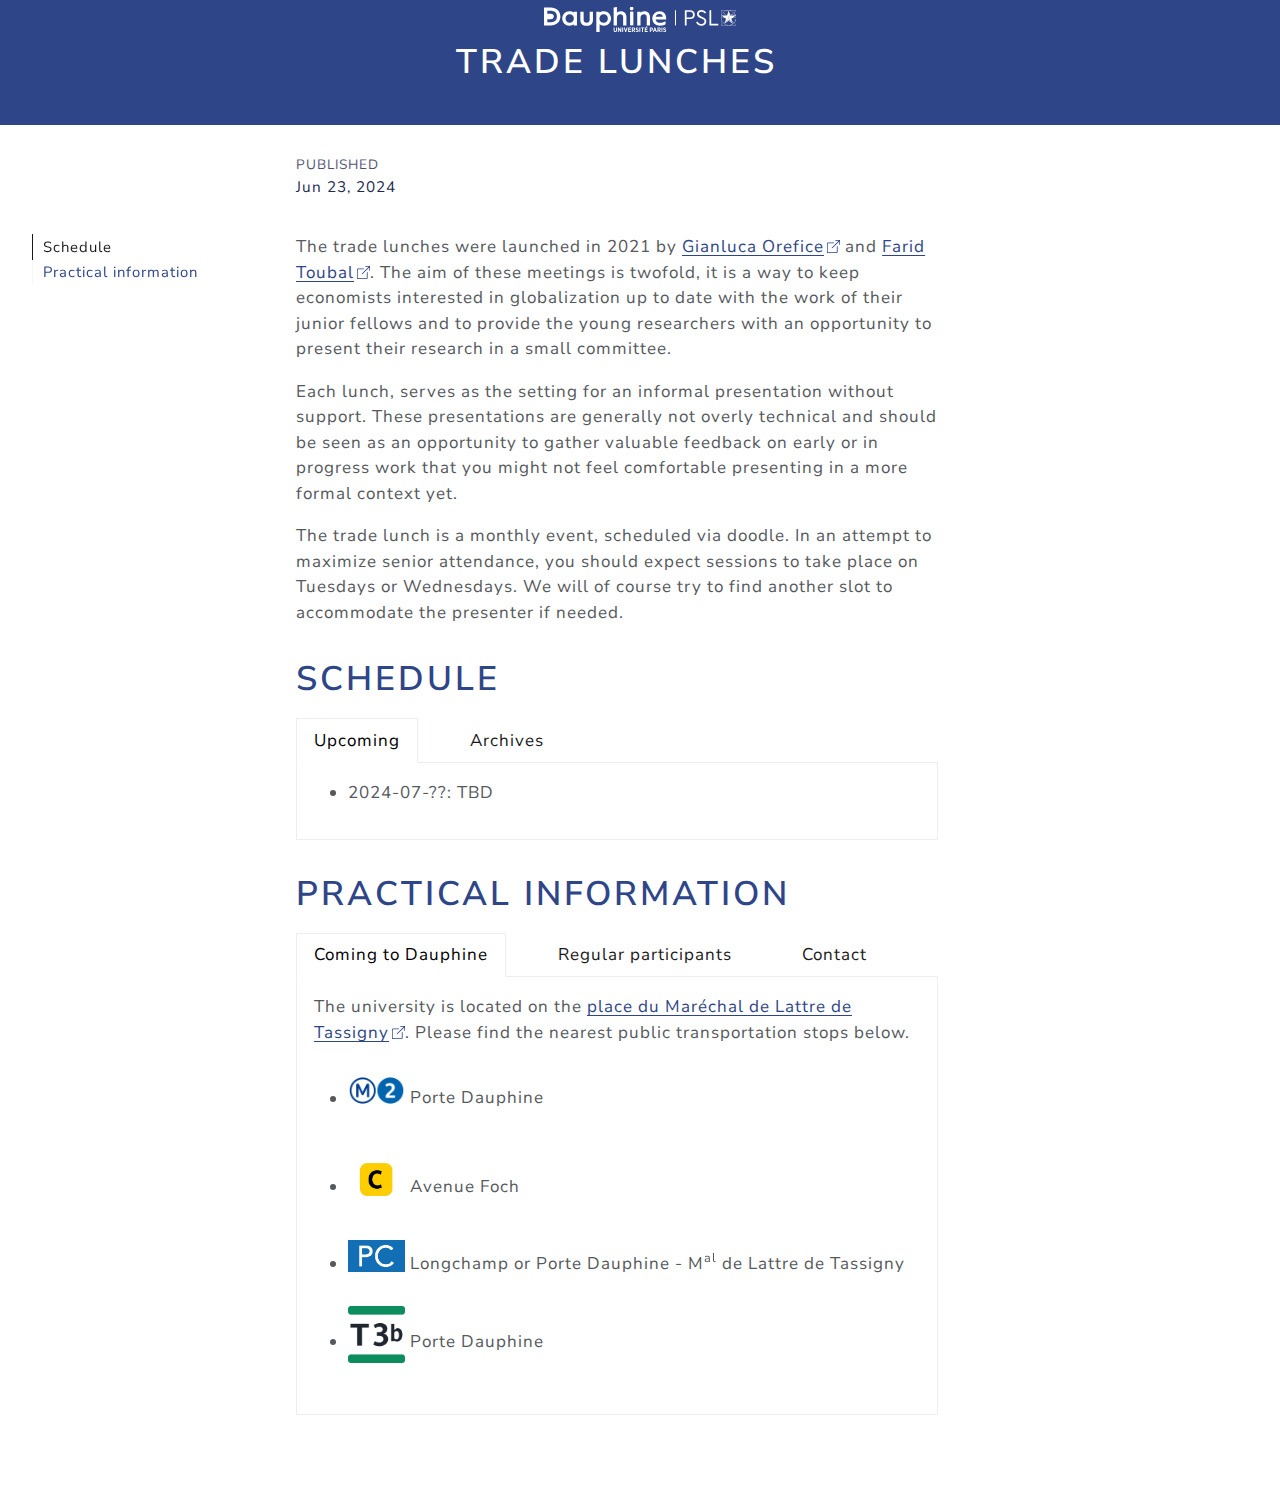
==== Trade_lunch.html @ a53ebeca "Built site for gh-pages" ====
<!DOCTYPE html>
<html xmlns="http://www.w3.org/1999/xhtml" lang="en" xml:lang="en"><head>

<meta charset="utf-8">
<meta name="generator" content="quarto-1.4.550">

<meta name="viewport" content="width=device-width, initial-scale=1.0, user-scalable=yes">


<title>Trade Lunches</title>
<style>
code{white-space: pre-wrap;}
span.smallcaps{font-variant: small-caps;}
div.columns{display: flex; gap: min(4vw, 1.5em);}
div.column{flex: auto; overflow-x: auto;}
div.hanging-indent{margin-left: 1.5em; text-indent: -1.5em;}
ul.task-list{list-style: none;}
ul.task-list li input[type="checkbox"] {
width: 0.8em;
margin: 0 0.8em 0.2em -1em;  vertical-align: middle;
}
</style>


<script>/*!
 * clipboard.js v2.0.11
 * https://clipboardjs.com/
 *
 * Licensed MIT © Zeno Rocha
 */
!function(t,e){"object"==typeof exports&&"object"==typeof module?module.exports=e():"function"==typeof define&&define.amd?define([],e):"object"==typeof exports?exports.ClipboardJS=e():t.ClipboardJS=e()}(this,function(){return n={686:function(t,e,n){"use strict";n.d(e,{default:function(){return b}});var e=n(279),i=n.n(e),e=n(370),u=n.n(e),e=n(817),r=n.n(e);function c(t){try{return document.execCommand(t)}catch(t){return}}var a=function(t){t=r()(t);return c("cut"),t};function o(t,e){var n,o,t=(n=t,o="rtl"===document.documentElement.getAttribute("dir"),(t=document.createElement("textarea")).style.fontSize="12pt",t.style.border="0",t.style.padding="0",t.style.margin="0",t.style.position="absolute",t.style[o?"right":"left"]="-9999px",o=window.pageYOffset||document.documentElement.scrollTop,t.style.top="".concat(o,"px"),t.setAttribute("readonly",""),t.value=n,t);return e.container.appendChild(t),e=r()(t),c("copy"),t.remove(),e}var f=function(t){var e=1<arguments.length&&void 0!==arguments[1]?arguments[1]:{container:document.body},n="";return"string"==typeof t?n=o(t,e):t instanceof HTMLInputElement&&!["text","search","url","tel","password"].includes(null==t?void 0:t.type)?n=o(t.value,e):(n=r()(t),c("copy")),n};function l(t){return(l="function"==typeof Symbol&&"symbol"==typeof Symbol.iterator?function(t){return typeof t}:function(t){return t&&"function"==typeof Symbol&&t.constructor===Symbol&&t!==Symbol.prototype?"symbol":typeof t})(t)}var s=function(){var t=0<arguments.length&&void 0!==arguments[0]?arguments[0]:{},e=t.action,n=void 0===e?"copy":e,o=t.container,e=t.target,t=t.text;if("copy"!==n&&"cut"!==n)throw new Error('Invalid "action" value, use either "copy" or "cut"');if(void 0!==e){if(!e||"object"!==l(e)||1!==e.nodeType)throw new Error('Invalid "target" value, use a valid Element');if("copy"===n&&e.hasAttribute("disabled"))throw new Error('Invalid "target" attribute. Please use "readonly" instead of "disabled" attribute');if("cut"===n&&(e.hasAttribute("readonly")||e.hasAttribute("disabled")))throw new Error('Invalid "target" attribute. You can\'t cut text from elements with "readonly" or "disabled" attributes')}return t?f(t,{container:o}):e?"cut"===n?a(e):f(e,{container:o}):void 0};function p(t){return(p="function"==typeof Symbol&&"symbol"==typeof Symbol.iterator?function(t){return typeof t}:function(t){return t&&"function"==typeof Symbol&&t.constructor===Symbol&&t!==Symbol.prototype?"symbol":typeof t})(t)}function d(t,e){for(var n=0;n<e.length;n++){var o=e[n];o.enumerable=o.enumerable||!1,o.configurable=!0,"value"in o&&(o.writable=!0),Object.defineProperty(t,o.key,o)}}function y(t,e){return(y=Object.setPrototypeOf||function(t,e){return t.__proto__=e,t})(t,e)}function h(n){var o=function(){if("undefined"==typeof Reflect||!Reflect.construct)return!1;if(Reflect.construct.sham)return!1;if("function"==typeof Proxy)return!0;try{return Date.prototype.toString.call(Reflect.construct(Date,[],function(){})),!0}catch(t){return!1}}();return function(){var t,e=v(n);return t=o?(t=v(this).constructor,Reflect.construct(e,arguments,t)):e.apply(this,arguments),e=this,!(t=t)||"object"!==p(t)&&"function"!=typeof t?function(t){if(void 0!==t)return t;throw new ReferenceError("this hasn't been initialised - super() hasn't been called")}(e):t}}function v(t){return(v=Object.setPrototypeOf?Object.getPrototypeOf:function(t){return t.__proto__||Object.getPrototypeOf(t)})(t)}function m(t,e){t="data-clipboard-".concat(t);if(e.hasAttribute(t))return e.getAttribute(t)}var b=function(){!function(t,e){if("function"!=typeof e&&null!==e)throw new TypeError("Super expression must either be null or a function");t.prototype=Object.create(e&&e.prototype,{constructor:{value:t,writable:!0,configurable:!0}}),e&&y(t,e)}(r,i());var t,e,n,o=h(r);function r(t,e){var n;return function(t){if(!(t instanceof r))throw new TypeError("Cannot call a class as a function")}(this),(n=o.call(this)).resolveOptions(e),n.listenClick(t),n}return t=r,n=[{key:"copy",value:function(t){var e=1<arguments.length&&void 0!==arguments[1]?arguments[1]:{container:document.body};return f(t,e)}},{key:"cut",value:function(t){return a(t)}},{key:"isSupported",value:function(){var t=0<arguments.length&&void 0!==arguments[0]?arguments[0]:["copy","cut"],t="string"==typeof t?[t]:t,e=!!document.queryCommandSupported;return t.forEach(function(t){e=e&&!!document.queryCommandSupported(t)}),e}}],(e=[{key:"resolveOptions",value:function(){var t=0<arguments.length&&void 0!==arguments[0]?arguments[0]:{};this.action="function"==typeof t.action?t.action:this.defaultAction,this.target="function"==typeof t.target?t.target:this.defaultTarget,this.text="function"==typeof t.text?t.text:this.defaultText,this.container="object"===p(t.container)?t.container:document.body}},{key:"listenClick",value:function(t){var e=this;this.listener=u()(t,"click",function(t){return e.onClick(t)})}},{key:"onClick",value:function(t){var e=t.delegateTarget||t.currentTarget,n=this.action(e)||"copy",t=s({action:n,container:this.container,target:this.target(e),text:this.text(e)});this.emit(t?"success":"error",{action:n,text:t,trigger:e,clearSelection:function(){e&&e.focus(),window.getSelection().removeAllRanges()}})}},{key:"defaultAction",value:function(t){return m("action",t)}},{key:"defaultTarget",value:function(t){t=m("target",t);if(t)return document.querySelector(t)}},{key:"defaultText",value:function(t){return m("text",t)}},{key:"destroy",value:function(){this.listener.destroy()}}])&&d(t.prototype,e),n&&d(t,n),r}()},828:function(t){var e;"undefined"==typeof Element||Element.prototype.matches||((e=Element.prototype).matches=e.matchesSelector||e.mozMatchesSelector||e.msMatchesSelector||e.oMatchesSelector||e.webkitMatchesSelector),t.exports=function(t,e){for(;t&&9!==t.nodeType;){if("function"==typeof t.matches&&t.matches(e))return t;t=t.parentNode}}},438:function(t,e,n){var u=n(828);function i(t,e,n,o,r){var i=function(e,n,t,o){return function(t){t.delegateTarget=u(t.target,n),t.delegateTarget&&o.call(e,t)}}.apply(this,arguments);return t.addEventListener(n,i,r),{destroy:function(){t.removeEventListener(n,i,r)}}}t.exports=function(t,e,n,o,r){return"function"==typeof t.addEventListener?i.apply(null,arguments):"function"==typeof n?i.bind(null,document).apply(null,arguments):("string"==typeof t&&(t=document.querySelectorAll(t)),Array.prototype.map.call(t,function(t){return i(t,e,n,o,r)}))}},879:function(t,n){n.node=function(t){return void 0!==t&&t instanceof HTMLElement&&1===t.nodeType},n.nodeList=function(t){var e=Object.prototype.toString.call(t);return void 0!==t&&("[object NodeList]"===e||"[object HTMLCollection]"===e)&&"length"in t&&(0===t.length||n.node(t[0]))},n.string=function(t){return"string"==typeof t||t instanceof String},n.fn=function(t){return"[object Function]"===Object.prototype.toString.call(t)}},370:function(t,e,n){var f=n(879),l=n(438);t.exports=function(t,e,n){if(!t&&!e&&!n)throw new Error("Missing required arguments");if(!f.string(e))throw new TypeError("Second argument must be a String");if(!f.fn(n))throw new TypeError("Third argument must be a Function");if(f.node(t))return c=e,a=n,(u=t).addEventListener(c,a),{destroy:function(){u.removeEventListener(c,a)}};if(f.nodeList(t))return o=t,r=e,i=n,Array.prototype.forEach.call(o,function(t){t.addEventListener(r,i)}),{destroy:function(){Array.prototype.forEach.call(o,function(t){t.removeEventListener(r,i)})}};if(f.string(t))return t=t,e=e,n=n,l(document.body,t,e,n);throw new TypeError("First argument must be a String, HTMLElement, HTMLCollection, or NodeList");var o,r,i,u,c,a}},817:function(t){t.exports=function(t){var e,n="SELECT"===t.nodeName?(t.focus(),t.value):"INPUT"===t.nodeName||"TEXTAREA"===t.nodeName?((e=t.hasAttribute("readonly"))||t.setAttribute("readonly",""),t.select(),t.setSelectionRange(0,t.value.length),e||t.removeAttribute("readonly"),t.value):(t.hasAttribute("contenteditable")&&t.focus(),n=window.getSelection(),(e=document.createRange()).selectNodeContents(t),n.removeAllRanges(),n.addRange(e),n.toString());return n}},279:function(t){function e(){}e.prototype={on:function(t,e,n){var o=this.e||(this.e={});return(o[t]||(o[t]=[])).push({fn:e,ctx:n}),this},once:function(t,e,n){var o=this;function r(){o.off(t,r),e.apply(n,arguments)}return r._=e,this.on(t,r,n)},emit:function(t){for(var e=[].slice.call(arguments,1),n=((this.e||(this.e={}))[t]||[]).slice(),o=0,r=n.length;o<r;o++)n[o].fn.apply(n[o].ctx,e);return this},off:function(t,e){var n=this.e||(this.e={}),o=n[t],r=[];if(o&&e)for(var i=0,u=o.length;i<u;i++)o[i].fn!==e&&o[i].fn._!==e&&r.push(o[i]);return r.length?n[t]=r:delete n[t],this}},t.exports=e,t.exports.TinyEmitter=e}},r={},o.n=function(t){var e=t&&t.__esModule?function(){return t.default}:function(){return t};return o.d(e,{a:e}),e},o.d=function(t,e){for(var n in e)o.o(e,n)&&!o.o(t,n)&&Object.defineProperty(t,n,{enumerable:!0,get:e[n]})},o.o=function(t,e){return Object.prototype.hasOwnProperty.call(t,e)},o(686).default;function o(t){if(r[t])return r[t].exports;var e=r[t]={exports:{}};return n[t](e,e.exports,o),e.exports}var n,r});</script>
<script>const sectionChanged = new CustomEvent("quarto-sectionChanged", {
  detail: {},
  bubbles: true,
  cancelable: false,
  composed: false,
});

const layoutMarginEls = () => {
  // Find any conflicting margin elements and add margins to the
  // top to prevent overlap
  const marginChildren = window.document.querySelectorAll(
    ".column-margin.column-container > *, .margin-caption, .aside"
  );

  let lastBottom = 0;
  for (const marginChild of marginChildren) {
    if (marginChild.offsetParent !== null) {
      // clear the top margin so we recompute it
      marginChild.style.marginTop = null;
      const top = marginChild.getBoundingClientRect().top + window.scrollY;
      if (top < lastBottom) {
        const marginChildStyle = window.getComputedStyle(marginChild);
        const marginBottom = parseFloat(marginChildStyle["marginBottom"]);
        const margin = lastBottom - top + marginBottom;
        marginChild.style.marginTop = `${margin}px`;
      }
      const styles = window.getComputedStyle(marginChild);
      const marginTop = parseFloat(styles["marginTop"]);
      lastBottom = top + marginChild.getBoundingClientRect().height + marginTop;
    }
  }
};

window.document.addEventListener("DOMContentLoaded", function (_event) {
  // Recompute the position of margin elements anytime the body size changes
  if (window.ResizeObserver) {
    const resizeObserver = new window.ResizeObserver(
      throttle(() => {
        layoutMarginEls();
        if (
          window.document.body.getBoundingClientRect().width < 990 &&
          isReaderMode()
        ) {
          quartoToggleReader();
        }
      }, 50)
    );
    resizeObserver.observe(window.document.body);
  }

  const tocEl = window.document.querySelector('nav.toc-active[role="doc-toc"]');
  const sidebarEl = window.document.getElementById("quarto-sidebar");
  const leftTocEl = window.document.getElementById("quarto-sidebar-toc-left");
  const marginSidebarEl = window.document.getElementById(
    "quarto-margin-sidebar"
  );
  // function to determine whether the element has a previous sibling that is active
  const prevSiblingIsActiveLink = (el) => {
    const sibling = el.previousElementSibling;
    if (sibling && sibling.tagName === "A") {
      return sibling.classList.contains("active");
    } else {
      return false;
    }
  };

  // fire slideEnter for bootstrap tab activations (for htmlwidget resize behavior)
  function fireSlideEnter(e) {
    const event = window.document.createEvent("Event");
    event.initEvent("slideenter", true, true);
    window.document.dispatchEvent(event);
  }
  const tabs = window.document.querySelectorAll('a[data-bs-toggle="tab"]');
  tabs.forEach((tab) => {
    tab.addEventListener("shown.bs.tab", fireSlideEnter);
  });

  // fire slideEnter for tabby tab activations (for htmlwidget resize behavior)
  document.addEventListener("tabby", fireSlideEnter, false);

  // Track scrolling and mark TOC links as active
  // get table of contents and sidebar (bail if we don't have at least one)
  const tocLinks = tocEl
    ? [...tocEl.querySelectorAll("a[data-scroll-target]")]
    : [];
  const makeActive = (link) => tocLinks[link].classList.add("active");
  const removeActive = (link) => tocLinks[link].classList.remove("active");
  const removeAllActive = () =>
    [...Array(tocLinks.length).keys()].forEach((link) => removeActive(link));

  // activate the anchor for a section associated with this TOC entry
  tocLinks.forEach((link) => {
    link.addEventListener("click", () => {
      if (link.href.indexOf("#") !== -1) {
        const anchor = link.href.split("#")[1];
        const heading = window.document.querySelector(
          `[data-anchor-id=${anchor}]`
        );
        if (heading) {
          // Add the class
          heading.classList.add("reveal-anchorjs-link");

          // function to show the anchor
          const handleMouseout = () => {
            heading.classList.remove("reveal-anchorjs-link");
            heading.removeEventListener("mouseout", handleMouseout);
          };

          // add a function to clear the anchor when the user mouses out of it
          heading.addEventListener("mouseout", handleMouseout);
        }
      }
    });
  });

  const sections = tocLinks.map((link) => {
    const target = link.getAttribute("data-scroll-target");
    if (target.startsWith("#")) {
      return window.document.getElementById(decodeURI(`${target.slice(1)}`));
    } else {
      return window.document.querySelector(decodeURI(`${target}`));
    }
  });

  const sectionMargin = 200;
  let currentActive = 0;
  // track whether we've initialized state the first time
  let init = false;

  const updateActiveLink = () => {
    // The index from bottom to top (e.g. reversed list)
    let sectionIndex = -1;
    if (
      window.innerHeight + window.pageYOffset >=
      window.document.body.offsetHeight
    ) {
      sectionIndex = 0;
    } else {
      sectionIndex = [...sections].reverse().findIndex((section) => {
        if (section) {
          return window.pageYOffset >= section.offsetTop - sectionMargin;
        } else {
          return false;
        }
      });
    }
    if (sectionIndex > -1) {
      const current = sections.length - sectionIndex - 1;
      if (current !== currentActive) {
        removeAllActive();
        currentActive = current;
        makeActive(current);
        if (init) {
          window.dispatchEvent(sectionChanged);
        }
        init = true;
      }
    }
  };

  const inHiddenRegion = (top, bottom, hiddenRegions) => {
    for (const region of hiddenRegions) {
      if (top <= region.bottom && bottom >= region.top) {
        return true;
      }
    }
    return false;
  };

  const categorySelector = "header.quarto-title-block .quarto-category";
  const activateCategories = (href) => {
    // Find any categories
    // Surround them with a link pointing back to:
    // #category=Authoring
    try {
      const categoryEls = window.document.querySelectorAll(categorySelector);
      for (const categoryEl of categoryEls) {
        const categoryText = categoryEl.textContent;
        if (categoryText) {
          const link = `${href}#category=${encodeURIComponent(categoryText)}`;
          const linkEl = window.document.createElement("a");
          linkEl.setAttribute("href", link);
          for (const child of categoryEl.childNodes) {
            linkEl.append(child);
          }
          categoryEl.appendChild(linkEl);
        }
      }
    } catch {
      // Ignore errors
    }
  };
  function hasTitleCategories() {
    return window.document.querySelector(categorySelector) !== null;
  }

  function offsetRelativeUrl(url) {
    const offset = getMeta("quarto:offset");
    return offset ? offset + url : url;
  }

  function offsetAbsoluteUrl(url) {
    const offset = getMeta("quarto:offset");
    const baseUrl = new URL(offset, window.location);

    const projRelativeUrl = url.replace(baseUrl, "");
    if (projRelativeUrl.startsWith("/")) {
      return projRelativeUrl;
    } else {
      return "/" + projRelativeUrl;
    }
  }

  // read a meta tag value
  function getMeta(metaName) {
    const metas = window.document.getElementsByTagName("meta");
    for (let i = 0; i < metas.length; i++) {
      if (metas[i].getAttribute("name") === metaName) {
        return metas[i].getAttribute("content");
      }
    }
    return "";
  }

  async function findAndActivateCategories() {
    const currentPagePath = offsetAbsoluteUrl(window.location.href);
    const response = await fetch(offsetRelativeUrl("listings.json"));
    if (response.status == 200) {
      return response.json().then(function (listingPaths) {
        const listingHrefs = [];
        for (const listingPath of listingPaths) {
          const pathWithoutLeadingSlash = listingPath.listing.substring(1);
          for (const item of listingPath.items) {
            if (
              item === currentPagePath ||
              item === currentPagePath + "index.html"
            ) {
              // Resolve this path against the offset to be sure
              // we already are using the correct path to the listing
              // (this adjusts the listing urls to be rooted against
              // whatever root the page is actually running against)
              const relative = offsetRelativeUrl(pathWithoutLeadingSlash);
              const baseUrl = window.location;
              const resolvedPath = new URL(relative, baseUrl);
              listingHrefs.push(resolvedPath.pathname);
              break;
            }
          }
        }

        // Look up the tree for a nearby linting and use that if we find one
        const nearestListing = findNearestParentListing(
          offsetAbsoluteUrl(window.location.pathname),
          listingHrefs
        );
        if (nearestListing) {
          activateCategories(nearestListing);
        } else {
          // See if the referrer is a listing page for this item
          const referredRelativePath = offsetAbsoluteUrl(document.referrer);
          const referrerListing = listingHrefs.find((listingHref) => {
            const isListingReferrer =
              listingHref === referredRelativePath ||
              listingHref === referredRelativePath + "index.html";
            return isListingReferrer;
          });

          if (referrerListing) {
            // Try to use the referrer if possible
            activateCategories(referrerListing);
          } else if (listingHrefs.length > 0) {
            // Otherwise, just fall back to the first listing
            activateCategories(listingHrefs[0]);
          }
        }
      });
    }
  }
  if (hasTitleCategories()) {
    findAndActivateCategories();
  }

  const findNearestParentListing = (href, listingHrefs) => {
    if (!href || !listingHrefs) {
      return undefined;
    }
    // Look up the tree for a nearby linting and use that if we find one
    const relativeParts = href.substring(1).split("/");
    while (relativeParts.length > 0) {
      const path = relativeParts.join("/");
      for (const listingHref of listingHrefs) {
        if (listingHref.startsWith(path)) {
          return listingHref;
        }
      }
      relativeParts.pop();
    }

    return undefined;
  };

  const manageSidebarVisiblity = (el, placeholderDescriptor) => {
    let isVisible = true;
    let elRect;

    return (hiddenRegions) => {
      if (el === null) {
        return;
      }

      // Find the last element of the TOC
      const lastChildEl = el.lastElementChild;

      if (lastChildEl) {
        // Converts the sidebar to a menu
        const convertToMenu = () => {
          for (const child of el.children) {
            child.style.opacity = 0;
            child.style.overflow = "hidden";
          }

          nexttick(() => {
            const toggleContainer = window.document.createElement("div");
            toggleContainer.style.width = "100%";
            toggleContainer.classList.add("zindex-over-content");
            toggleContainer.classList.add("quarto-sidebar-toggle");
            toggleContainer.classList.add("headroom-target"); // Marks this to be managed by headeroom
            toggleContainer.id = placeholderDescriptor.id;
            toggleContainer.style.position = "fixed";

            const toggleIcon = window.document.createElement("i");
            toggleIcon.classList.add("quarto-sidebar-toggle-icon");
            toggleIcon.classList.add("bi");
            toggleIcon.classList.add("bi-caret-down-fill");

            const toggleTitle = window.document.createElement("div");
            const titleEl = window.document.body.querySelector(
              placeholderDescriptor.titleSelector
            );
            if (titleEl) {
              toggleTitle.append(
                titleEl.textContent || titleEl.innerText,
                toggleIcon
              );
            }
            toggleTitle.classList.add("zindex-over-content");
            toggleTitle.classList.add("quarto-sidebar-toggle-title");
            toggleContainer.append(toggleTitle);

            const toggleContents = window.document.createElement("div");
            toggleContents.classList = el.classList;
            toggleContents.classList.add("zindex-over-content");
            toggleContents.classList.add("quarto-sidebar-toggle-contents");
            for (const child of el.children) {
              if (child.id === "toc-title") {
                continue;
              }

              const clone = child.cloneNode(true);
              clone.style.opacity = 1;
              clone.style.display = null;
              toggleContents.append(clone);
            }
            toggleContents.style.height = "0px";
            const positionToggle = () => {
              // position the element (top left of parent, same width as parent)
              if (!elRect) {
                elRect = el.getBoundingClientRect();
              }
              toggleContainer.style.left = `${elRect.left}px`;
              toggleContainer.style.top = `${elRect.top}px`;
              toggleContainer.style.width = `${elRect.width}px`;
            };
            positionToggle();

            toggleContainer.append(toggleContents);
            el.parentElement.prepend(toggleContainer);

            // Process clicks
            let tocShowing = false;
            // Allow the caller to control whether this is dismissed
            // when it is clicked (e.g. sidebar navigation supports
            // opening and closing the nav tree, so don't dismiss on click)
            const clickEl = placeholderDescriptor.dismissOnClick
              ? toggleContainer
              : toggleTitle;

            const closeToggle = () => {
              if (tocShowing) {
                toggleContainer.classList.remove("expanded");
                toggleContents.style.height = "0px";
                tocShowing = false;
              }
            };

            // Get rid of any expanded toggle if the user scrolls
            window.document.addEventListener(
              "scroll",
              throttle(() => {
                closeToggle();
              }, 50)
            );

            // Handle positioning of the toggle
            window.addEventListener(
              "resize",
              throttle(() => {
                elRect = undefined;
                positionToggle();
              }, 50)
            );

            window.addEventListener("quarto-hrChanged", () => {
              elRect = undefined;
            });

            // Process the click
            clickEl.onclick = () => {
              if (!tocShowing) {
                toggleContainer.classList.add("expanded");
                toggleContents.style.height = null;
                tocShowing = true;
              } else {
                closeToggle();
              }
            };
          });
        };

        // Converts a sidebar from a menu back to a sidebar
        const convertToSidebar = () => {
          for (const child of el.children) {
            child.style.opacity = 1;
            child.style.overflow = null;
          }

          const placeholderEl = window.document.getElementById(
            placeholderDescriptor.id
          );
          if (placeholderEl) {
            placeholderEl.remove();
          }

          el.classList.remove("rollup");
        };

        if (isReaderMode()) {
          convertToMenu();
          isVisible = false;
        } else {
          // Find the top and bottom o the element that is being managed
          const elTop = el.offsetTop;
          const elBottom =
            elTop + lastChildEl.offsetTop + lastChildEl.offsetHeight;

          if (!isVisible) {
            // If the element is current not visible reveal if there are
            // no conflicts with overlay regions
            if (!inHiddenRegion(elTop, elBottom, hiddenRegions)) {
              convertToSidebar();
              isVisible = true;
            }
          } else {
            // If the element is visible, hide it if it conflicts with overlay regions
            // and insert a placeholder toggle (or if we're in reader mode)
            if (inHiddenRegion(elTop, elBottom, hiddenRegions)) {
              convertToMenu();
              isVisible = false;
            }
          }
        }
      }
    };
  };

  const tabEls = document.querySelectorAll('a[data-bs-toggle="tab"]');
  for (const tabEl of tabEls) {
    const id = tabEl.getAttribute("data-bs-target");
    if (id) {
      const columnEl = document.querySelector(
        `${id} .column-margin, .tabset-margin-content`
      );
      if (columnEl)
        tabEl.addEventListener("shown.bs.tab", function (event) {
          const el = event.srcElement;
          if (el) {
            const visibleCls = `${el.id}-margin-content`;
            // walk up until we find a parent tabset
            let panelTabsetEl = el.parentElement;
            while (panelTabsetEl) {
              if (panelTabsetEl.classList.contains("panel-tabset")) {
                break;
              }
              panelTabsetEl = panelTabsetEl.parentElement;
            }

            if (panelTabsetEl) {
              const prevSib = panelTabsetEl.previousElementSibling;
              if (
                prevSib &&
                prevSib.classList.contains("tabset-margin-container")
              ) {
                const childNodes = prevSib.querySelectorAll(
                  ".tabset-margin-content"
                );
                for (const childEl of childNodes) {
                  if (childEl.classList.contains(visibleCls)) {
                    childEl.classList.remove("collapse");
                  } else {
                    childEl.classList.add("collapse");
                  }
                }
              }
            }
          }

          layoutMarginEls();
        });
    }
  }

  // Manage the visibility of the toc and the sidebar
  const marginScrollVisibility = manageSidebarVisiblity(marginSidebarEl, {
    id: "quarto-toc-toggle",
    titleSelector: "#toc-title",
    dismissOnClick: true,
  });
  const sidebarScrollVisiblity = manageSidebarVisiblity(sidebarEl, {
    id: "quarto-sidebarnav-toggle",
    titleSelector: ".title",
    dismissOnClick: false,
  });
  let tocLeftScrollVisibility;
  if (leftTocEl) {
    tocLeftScrollVisibility = manageSidebarVisiblity(leftTocEl, {
      id: "quarto-lefttoc-toggle",
      titleSelector: "#toc-title",
      dismissOnClick: true,
    });
  }

  // Find the first element that uses formatting in special columns
  const conflictingEls = window.document.body.querySelectorAll(
    '[class^="column-"], [class*=" column-"], aside, [class*="margin-caption"], [class*=" margin-caption"], [class*="margin-ref"], [class*=" margin-ref"]'
  );

  // Filter all the possibly conflicting elements into ones
  // the do conflict on the left or ride side
  const arrConflictingEls = Array.from(conflictingEls);
  const leftSideConflictEls = arrConflictingEls.filter((el) => {
    if (el.tagName === "ASIDE") {
      return false;
    }
    return Array.from(el.classList).find((className) => {
      return (
        className !== "column-body" &&
        className.startsWith("column-") &&
        !className.endsWith("right") &&
        !className.endsWith("container") &&
        className !== "column-margin"
      );
    });
  });
  const rightSideConflictEls = arrConflictingEls.filter((el) => {
    if (el.tagName === "ASIDE") {
      return true;
    }

    const hasMarginCaption = Array.from(el.classList).find((className) => {
      return className == "margin-caption";
    });
    if (hasMarginCaption) {
      return true;
    }

    return Array.from(el.classList).find((className) => {
      return (
        className !== "column-body" &&
        !className.endsWith("container") &&
        className.startsWith("column-") &&
        !className.endsWith("left")
      );
    });
  });

  const kOverlapPaddingSize = 10;
  function toRegions(els) {
    return els.map((el) => {
      const boundRect = el.getBoundingClientRect();
      const top =
        boundRect.top +
        document.documentElement.scrollTop -
        kOverlapPaddingSize;
      return {
        top,
        bottom: top + el.scrollHeight + 2 * kOverlapPaddingSize,
      };
    });
  }

  let hasObserved = false;
  const visibleItemObserver = (els) => {
    let visibleElements = [...els];
    const intersectionObserver = new IntersectionObserver(
      (entries, _observer) => {
        entries.forEach((entry) => {
          if (entry.isIntersecting) {
            if (visibleElements.indexOf(entry.target) === -1) {
              visibleElements.push(entry.target);
            }
          } else {
            visibleElements = visibleElements.filter((visibleEntry) => {
              return visibleEntry !== entry;
            });
          }
        });

        if (!hasObserved) {
          hideOverlappedSidebars();
        }
        hasObserved = true;
      },
      {}
    );
    els.forEach((el) => {
      intersectionObserver.observe(el);
    });

    return {
      getVisibleEntries: () => {
        return visibleElements;
      },
    };
  };

  const rightElementObserver = visibleItemObserver(rightSideConflictEls);
  const leftElementObserver = visibleItemObserver(leftSideConflictEls);

  const hideOverlappedSidebars = () => {
    marginScrollVisibility(toRegions(rightElementObserver.getVisibleEntries()));
    sidebarScrollVisiblity(toRegions(leftElementObserver.getVisibleEntries()));
    if (tocLeftScrollVisibility) {
      tocLeftScrollVisibility(
        toRegions(leftElementObserver.getVisibleEntries())
      );
    }
  };

  window.quartoToggleReader = () => {
    // Applies a slow class (or removes it)
    // to update the transition speed
    const slowTransition = (slow) => {
      const manageTransition = (id, slow) => {
        const el = document.getElementById(id);
        if (el) {
          if (slow) {
            el.classList.add("slow");
          } else {
            el.classList.remove("slow");
          }
        }
      };

      manageTransition("TOC", slow);
      manageTransition("quarto-sidebar", slow);
    };
    const readerMode = !isReaderMode();
    setReaderModeValue(readerMode);

    // If we're entering reader mode, slow the transition
    if (readerMode) {
      slowTransition(readerMode);
    }
    highlightReaderToggle(readerMode);
    hideOverlappedSidebars();

    // If we're exiting reader mode, restore the non-slow transition
    if (!readerMode) {
      slowTransition(!readerMode);
    }
  };

  const highlightReaderToggle = (readerMode) => {
    const els = document.querySelectorAll(".quarto-reader-toggle");
    if (els) {
      els.forEach((el) => {
        if (readerMode) {
          el.classList.add("reader");
        } else {
          el.classList.remove("reader");
        }
      });
    }
  };

  const setReaderModeValue = (val) => {
    if (window.location.protocol !== "file:") {
      window.localStorage.setItem("quarto-reader-mode", val);
    } else {
      localReaderMode = val;
    }
  };

  const isReaderMode = () => {
    if (window.location.protocol !== "file:") {
      return window.localStorage.getItem("quarto-reader-mode") === "true";
    } else {
      return localReaderMode;
    }
  };
  let localReaderMode = null;

  const tocOpenDepthStr = tocEl?.getAttribute("data-toc-expanded");
  const tocOpenDepth = tocOpenDepthStr ? Number(tocOpenDepthStr) : 1;

  // Walk the TOC and collapse/expand nodes
  // Nodes are expanded if:
  // - they are top level
  // - they have children that are 'active' links
  // - they are directly below an link that is 'active'
  const walk = (el, depth) => {
    // Tick depth when we enter a UL
    if (el.tagName === "UL") {
      depth = depth + 1;
    }

    // It this is active link
    let isActiveNode = false;
    if (el.tagName === "A" && el.classList.contains("active")) {
      isActiveNode = true;
    }

    // See if there is an active child to this element
    let hasActiveChild = false;
    for (child of el.children) {
      hasActiveChild = walk(child, depth) || hasActiveChild;
    }

    // Process the collapse state if this is an UL
    if (el.tagName === "UL") {
      if (tocOpenDepth === -1 && depth > 1) {
        el.classList.add("collapse");
      } else if (
        depth <= tocOpenDepth ||
        hasActiveChild ||
        prevSiblingIsActiveLink(el)
      ) {
        el.classList.remove("collapse");
      } else {
        el.classList.add("collapse");
      }

      // untick depth when we leave a UL
      depth = depth - 1;
    }
    return hasActiveChild || isActiveNode;
  };

  // walk the TOC and expand / collapse any items that should be shown

  if (tocEl) {
    walk(tocEl, 0);
    updateActiveLink();
  }

  // Throttle the scroll event and walk peridiocally
  window.document.addEventListener(
    "scroll",
    throttle(() => {
      if (tocEl) {
        updateActiveLink();
        walk(tocEl, 0);
      }
      if (!isReaderMode()) {
        hideOverlappedSidebars();
      }
    }, 5)
  );
  window.addEventListener(
    "resize",
    throttle(() => {
      if (!isReaderMode()) {
        hideOverlappedSidebars();
      }
    }, 10)
  );
  hideOverlappedSidebars();
  highlightReaderToggle(isReaderMode());
});

// grouped tabsets
window.addEventListener("pageshow", (_event) => {
  function getTabSettings() {
    const data = localStorage.getItem("quarto-persistent-tabsets-data");
    if (!data) {
      localStorage.setItem("quarto-persistent-tabsets-data", "{}");
      return {};
    }
    if (data) {
      return JSON.parse(data);
    }
  }

  function setTabSettings(data) {
    localStorage.setItem(
      "quarto-persistent-tabsets-data",
      JSON.stringify(data)
    );
  }

  function setTabState(groupName, groupValue) {
    const data = getTabSettings();
    data[groupName] = groupValue;
    setTabSettings(data);
  }

  function toggleTab(tab, active) {
    const tabPanelId = tab.getAttribute("aria-controls");
    const tabPanel = document.getElementById(tabPanelId);
    if (active) {
      tab.classList.add("active");
      tabPanel.classList.add("active");
    } else {
      tab.classList.remove("active");
      tabPanel.classList.remove("active");
    }
  }

  function toggleAll(selectedGroup, selectorsToSync) {
    for (const [thisGroup, tabs] of Object.entries(selectorsToSync)) {
      const active = selectedGroup === thisGroup;
      for (const tab of tabs) {
        toggleTab(tab, active);
      }
    }
  }

  function findSelectorsToSyncByLanguage() {
    const result = {};
    const tabs = Array.from(
      document.querySelectorAll(`div[data-group] a[id^='tabset-']`)
    );
    for (const item of tabs) {
      const div = item.parentElement.parentElement.parentElement;
      const group = div.getAttribute("data-group");
      if (!result[group]) {
        result[group] = {};
      }
      const selectorsToSync = result[group];
      const value = item.innerHTML;
      if (!selectorsToSync[value]) {
        selectorsToSync[value] = [];
      }
      selectorsToSync[value].push(item);
    }
    return result;
  }

  function setupSelectorSync() {
    const selectorsToSync = findSelectorsToSyncByLanguage();
    Object.entries(selectorsToSync).forEach(([group, tabSetsByValue]) => {
      Object.entries(tabSetsByValue).forEach(([value, items]) => {
        items.forEach((item) => {
          item.addEventListener("click", (_event) => {
            setTabState(group, value);
            toggleAll(value, selectorsToSync[group]);
          });
        });
      });
    });
    return selectorsToSync;
  }

  const selectorsToSync = setupSelectorSync();
  for (const [group, selectedName] of Object.entries(getTabSettings())) {
    const selectors = selectorsToSync[group];
    // it's possible that stale state gives us empty selections, so we explicitly check here.
    if (selectors) {
      toggleAll(selectedName, selectors);
    }
  }
});

function throttle(func, wait) {
  let waiting = false;
  return function () {
    if (!waiting) {
      func.apply(this, arguments);
      waiting = true;
      setTimeout(function () {
        waiting = false;
      }, wait);
    }
  };
}

function nexttick(func) {
  return setTimeout(func, 0);
}
</script>
<script>/**
 * @popperjs/core v2.11.7 - MIT License
 */

!function(e,t){"object"==typeof exports&&"undefined"!=typeof module?t(exports):"function"==typeof define&&define.amd?define(["exports"],t):t((e="undefined"!=typeof globalThis?globalThis:e||self).Popper={})}(this,(function(e){"use strict";function t(e){if(null==e)return window;if("[object Window]"!==e.toString()){var t=e.ownerDocument;return t&&t.defaultView||window}return e}function n(e){return e instanceof t(e).Element||e instanceof Element}function r(e){return e instanceof t(e).HTMLElement||e instanceof HTMLElement}function o(e){return"undefined"!=typeof ShadowRoot&&(e instanceof t(e).ShadowRoot||e instanceof ShadowRoot)}var i=Math.max,a=Math.min,s=Math.round;function f(){var e=navigator.userAgentData;return null!=e&&e.brands&&Array.isArray(e.brands)?e.brands.map((function(e){return e.brand+"/"+e.version})).join(" "):navigator.userAgent}function c(){return!/^((?!chrome|android).)*safari/i.test(f())}function p(e,o,i){void 0===o&&(o=!1),void 0===i&&(i=!1);var a=e.getBoundingClientRect(),f=1,p=1;o&&r(e)&&(f=e.offsetWidth>0&&s(a.width)/e.offsetWidth||1,p=e.offsetHeight>0&&s(a.height)/e.offsetHeight||1);var u=(n(e)?t(e):window).visualViewport,l=!c()&&i,d=(a.left+(l&&u?u.offsetLeft:0))/f,h=(a.top+(l&&u?u.offsetTop:0))/p,m=a.width/f,v=a.height/p;return{width:m,height:v,top:h,right:d+m,bottom:h+v,left:d,x:d,y:h}}function u(e){var n=t(e);return{scrollLeft:n.pageXOffset,scrollTop:n.pageYOffset}}function l(e){return e?(e.nodeName||"").toLowerCase():null}function d(e){return((n(e)?e.ownerDocument:e.document)||window.document).documentElement}function h(e){return p(d(e)).left+u(e).scrollLeft}function m(e){return t(e).getComputedStyle(e)}function v(e){var t=m(e),n=t.overflow,r=t.overflowX,o=t.overflowY;return/auto|scroll|overlay|hidden/.test(n+o+r)}function y(e,n,o){void 0===o&&(o=!1);var i,a,f=r(n),c=r(n)&&function(e){var t=e.getBoundingClientRect(),n=s(t.width)/e.offsetWidth||1,r=s(t.height)/e.offsetHeight||1;return 1!==n||1!==r}(n),m=d(n),y=p(e,c,o),g={scrollLeft:0,scrollTop:0},b={x:0,y:0};return(f||!f&&!o)&&(("body"!==l(n)||v(m))&&(g=(i=n)!==t(i)&&r(i)?{scrollLeft:(a=i).scrollLeft,scrollTop:a.scrollTop}:u(i)),r(n)?((b=p(n,!0)).x+=n.clientLeft,b.y+=n.clientTop):m&&(b.x=h(m))),{x:y.left+g.scrollLeft-b.x,y:y.top+g.scrollTop-b.y,width:y.width,height:y.height}}function g(e){var t=p(e),n=e.offsetWidth,r=e.offsetHeight;return Math.abs(t.width-n)<=1&&(n=t.width),Math.abs(t.height-r)<=1&&(r=t.height),{x:e.offsetLeft,y:e.offsetTop,width:n,height:r}}function b(e){return"html"===l(e)?e:e.assignedSlot||e.parentNode||(o(e)?e.host:null)||d(e)}function x(e){return["html","body","#document"].indexOf(l(e))>=0?e.ownerDocument.body:r(e)&&v(e)?e:x(b(e))}function w(e,n){var r;void 0===n&&(n=[]);var o=x(e),i=o===(null==(r=e.ownerDocument)?void 0:r.body),a=t(o),s=i?[a].concat(a.visualViewport||[],v(o)?o:[]):o,f=n.concat(s);return i?f:f.concat(w(b(s)))}function O(e){return["table","td","th"].indexOf(l(e))>=0}function j(e){return r(e)&&"fixed"!==m(e).position?e.offsetParent:null}function E(e){for(var n=t(e),i=j(e);i&&O(i)&&"static"===m(i).position;)i=j(i);return i&&("html"===l(i)||"body"===l(i)&&"static"===m(i).position)?n:i||function(e){var t=/firefox/i.test(f());if(/Trident/i.test(f())&&r(e)&&"fixed"===m(e).position)return null;var n=b(e);for(o(n)&&(n=n.host);r(n)&&["html","body"].indexOf(l(n))<0;){var i=m(n);if("none"!==i.transform||"none"!==i.perspective||"paint"===i.contain||-1!==["transform","perspective"].indexOf(i.willChange)||t&&"filter"===i.willChange||t&&i.filter&&"none"!==i.filter)return n;n=n.parentNode}return null}(e)||n}var D="top",A="bottom",L="right",P="left",M="auto",k=[D,A,L,P],W="start",B="end",H="viewport",T="popper",R=k.reduce((function(e,t){return e.concat([t+"-"+W,t+"-"+B])}),[]),S=[].concat(k,[M]).reduce((function(e,t){return e.concat([t,t+"-"+W,t+"-"+B])}),[]),V=["beforeRead","read","afterRead","beforeMain","main","afterMain","beforeWrite","write","afterWrite"];function q(e){var t=new Map,n=new Set,r=[];function o(e){n.add(e.name),[].concat(e.requires||[],e.requiresIfExists||[]).forEach((function(e){if(!n.has(e)){var r=t.get(e);r&&o(r)}})),r.push(e)}return e.forEach((function(e){t.set(e.name,e)})),e.forEach((function(e){n.has(e.name)||o(e)})),r}function C(e){return e.split("-")[0]}function N(e,t){var n=t.getRootNode&&t.getRootNode();if(e.contains(t))return!0;if(n&&o(n)){var r=t;do{if(r&&e.isSameNode(r))return!0;r=r.parentNode||r.host}while(r)}return!1}function I(e){return Object.assign({},e,{left:e.x,top:e.y,right:e.x+e.width,bottom:e.y+e.height})}function _(e,r,o){return r===H?I(function(e,n){var r=t(e),o=d(e),i=r.visualViewport,a=o.clientWidth,s=o.clientHeight,f=0,p=0;if(i){a=i.width,s=i.height;var u=c();(u||!u&&"fixed"===n)&&(f=i.offsetLeft,p=i.offsetTop)}return{width:a,height:s,x:f+h(e),y:p}}(e,o)):n(r)?function(e,t){var n=p(e,!1,"fixed"===t);return n.top=n.top+e.clientTop,n.left=n.left+e.clientLeft,n.bottom=n.top+e.clientHeight,n.right=n.left+e.clientWidth,n.width=e.clientWidth,n.height=e.clientHeight,n.x=n.left,n.y=n.top,n}(r,o):I(function(e){var t,n=d(e),r=u(e),o=null==(t=e.ownerDocument)?void 0:t.body,a=i(n.scrollWidth,n.clientWidth,o?o.scrollWidth:0,o?o.clientWidth:0),s=i(n.scrollHeight,n.clientHeight,o?o.scrollHeight:0,o?o.clientHeight:0),f=-r.scrollLeft+h(e),c=-r.scrollTop;return"rtl"===m(o||n).direction&&(f+=i(n.clientWidth,o?o.clientWidth:0)-a),{width:a,height:s,x:f,y:c}}(d(e)))}function F(e,t,o,s){var f="clippingParents"===t?function(e){var t=w(b(e)),o=["absolute","fixed"].indexOf(m(e).position)>=0&&r(e)?E(e):e;return n(o)?t.filter((function(e){return n(e)&&N(e,o)&&"body"!==l(e)})):[]}(e):[].concat(t),c=[].concat(f,[o]),p=c[0],u=c.reduce((function(t,n){var r=_(e,n,s);return t.top=i(r.top,t.top),t.right=a(r.right,t.right),t.bottom=a(r.bottom,t.bottom),t.left=i(r.left,t.left),t}),_(e,p,s));return u.width=u.right-u.left,u.height=u.bottom-u.top,u.x=u.left,u.y=u.top,u}function U(e){return e.split("-")[1]}function z(e){return["top","bottom"].indexOf(e)>=0?"x":"y"}function X(e){var t,n=e.reference,r=e.element,o=e.placement,i=o?C(o):null,a=o?U(o):null,s=n.x+n.width/2-r.width/2,f=n.y+n.height/2-r.height/2;switch(i){case D:t={x:s,y:n.y-r.height};break;case A:t={x:s,y:n.y+n.height};break;case L:t={x:n.x+n.width,y:f};break;case P:t={x:n.x-r.width,y:f};break;default:t={x:n.x,y:n.y}}var c=i?z(i):null;if(null!=c){var p="y"===c?"height":"width";switch(a){case W:t[c]=t[c]-(n[p]/2-r[p]/2);break;case B:t[c]=t[c]+(n[p]/2-r[p]/2)}}return t}function Y(e){return Object.assign({},{top:0,right:0,bottom:0,left:0},e)}function G(e,t){return t.reduce((function(t,n){return t[n]=e,t}),{})}function J(e,t){void 0===t&&(t={});var r=t,o=r.placement,i=void 0===o?e.placement:o,a=r.strategy,s=void 0===a?e.strategy:a,f=r.boundary,c=void 0===f?"clippingParents":f,u=r.rootBoundary,l=void 0===u?H:u,h=r.elementContext,m=void 0===h?T:h,v=r.altBoundary,y=void 0!==v&&v,g=r.padding,b=void 0===g?0:g,x=Y("number"!=typeof b?b:G(b,k)),w=m===T?"reference":T,O=e.rects.popper,j=e.elements[y?w:m],E=F(n(j)?j:j.contextElement||d(e.elements.popper),c,l,s),P=p(e.elements.reference),M=X({reference:P,element:O,strategy:"absolute",placement:i}),W=I(Object.assign({},O,M)),B=m===T?W:P,R={top:E.top-B.top+x.top,bottom:B.bottom-E.bottom+x.bottom,left:E.left-B.left+x.left,right:B.right-E.right+x.right},S=e.modifiersData.offset;if(m===T&&S){var V=S[i];Object.keys(R).forEach((function(e){var t=[L,A].indexOf(e)>=0?1:-1,n=[D,A].indexOf(e)>=0?"y":"x";R[e]+=V[n]*t}))}return R}var K={placement:"bottom",modifiers:[],strategy:"absolute"};function Q(){for(var e=arguments.length,t=new Array(e),n=0;n<e;n++)t[n]=arguments[n];return!t.some((function(e){return!(e&&"function"==typeof e.getBoundingClientRect)}))}function Z(e){void 0===e&&(e={});var t=e,r=t.defaultModifiers,o=void 0===r?[]:r,i=t.defaultOptions,a=void 0===i?K:i;return function(e,t,r){void 0===r&&(r=a);var i,s,f={placement:"bottom",orderedModifiers:[],options:Object.assign({},K,a),modifiersData:{},elements:{reference:e,popper:t},attributes:{},styles:{}},c=[],p=!1,u={state:f,setOptions:function(r){var i="function"==typeof r?r(f.options):r;l(),f.options=Object.assign({},a,f.options,i),f.scrollParents={reference:n(e)?w(e):e.contextElement?w(e.contextElement):[],popper:w(t)};var s,p,d=function(e){var t=q(e);return V.reduce((function(e,n){return e.concat(t.filter((function(e){return e.phase===n})))}),[])}((s=[].concat(o,f.options.modifiers),p=s.reduce((function(e,t){var n=e[t.name];return e[t.name]=n?Object.assign({},n,t,{options:Object.assign({},n.options,t.options),data:Object.assign({},n.data,t.data)}):t,e}),{}),Object.keys(p).map((function(e){return p[e]}))));return f.orderedModifiers=d.filter((function(e){return e.enabled})),f.orderedModifiers.forEach((function(e){var t=e.name,n=e.options,r=void 0===n?{}:n,o=e.effect;if("function"==typeof o){var i=o({state:f,name:t,instance:u,options:r}),a=function(){};c.push(i||a)}})),u.update()},forceUpdate:function(){if(!p){var e=f.elements,t=e.reference,n=e.popper;if(Q(t,n)){f.rects={reference:y(t,E(n),"fixed"===f.options.strategy),popper:g(n)},f.reset=!1,f.placement=f.options.placement,f.orderedModifiers.forEach((function(e){return f.modifiersData[e.name]=Object.assign({},e.data)}));for(var r=0;r<f.orderedModifiers.length;r++)if(!0!==f.reset){var o=f.orderedModifiers[r],i=o.fn,a=o.options,s=void 0===a?{}:a,c=o.name;"function"==typeof i&&(f=i({state:f,options:s,name:c,instance:u})||f)}else f.reset=!1,r=-1}}},update:(i=function(){return new Promise((function(e){u.forceUpdate(),e(f)}))},function(){return s||(s=new Promise((function(e){Promise.resolve().then((function(){s=void 0,e(i())}))}))),s}),destroy:function(){l(),p=!0}};if(!Q(e,t))return u;function l(){c.forEach((function(e){return e()})),c=[]}return u.setOptions(r).then((function(e){!p&&r.onFirstUpdate&&r.onFirstUpdate(e)})),u}}var $={passive:!0};var ee={name:"eventListeners",enabled:!0,phase:"write",fn:function(){},effect:function(e){var n=e.state,r=e.instance,o=e.options,i=o.scroll,a=void 0===i||i,s=o.resize,f=void 0===s||s,c=t(n.elements.popper),p=[].concat(n.scrollParents.reference,n.scrollParents.popper);return a&&p.forEach((function(e){e.addEventListener("scroll",r.update,$)})),f&&c.addEventListener("resize",r.update,$),function(){a&&p.forEach((function(e){e.removeEventListener("scroll",r.update,$)})),f&&c.removeEventListener("resize",r.update,$)}},data:{}};var te={name:"popperOffsets",enabled:!0,phase:"read",fn:function(e){var t=e.state,n=e.name;t.modifiersData[n]=X({reference:t.rects.reference,element:t.rects.popper,strategy:"absolute",placement:t.placement})},data:{}},ne={top:"auto",right:"auto",bottom:"auto",left:"auto"};function re(e){var n,r=e.popper,o=e.popperRect,i=e.placement,a=e.variation,f=e.offsets,c=e.position,p=e.gpuAcceleration,u=e.adaptive,l=e.roundOffsets,h=e.isFixed,v=f.x,y=void 0===v?0:v,g=f.y,b=void 0===g?0:g,x="function"==typeof l?l({x:y,y:b}):{x:y,y:b};y=x.x,b=x.y;var w=f.hasOwnProperty("x"),O=f.hasOwnProperty("y"),j=P,M=D,k=window;if(u){var W=E(r),H="clientHeight",T="clientWidth";if(W===t(r)&&"static"!==m(W=d(r)).position&&"absolute"===c&&(H="scrollHeight",T="scrollWidth"),W=W,i===D||(i===P||i===L)&&a===B)M=A,b-=(h&&W===k&&k.visualViewport?k.visualViewport.height:W[H])-o.height,b*=p?1:-1;if(i===P||(i===D||i===A)&&a===B)j=L,y-=(h&&W===k&&k.visualViewport?k.visualViewport.width:W[T])-o.width,y*=p?1:-1}var R,S=Object.assign({position:c},u&&ne),V=!0===l?function(e,t){var n=e.x,r=e.y,o=t.devicePixelRatio||1;return{x:s(n*o)/o||0,y:s(r*o)/o||0}}({x:y,y:b},t(r)):{x:y,y:b};return y=V.x,b=V.y,p?Object.assign({},S,((R={})[M]=O?"0":"",R[j]=w?"0":"",R.transform=(k.devicePixelRatio||1)<=1?"translate("+y+"px, "+b+"px)":"translate3d("+y+"px, "+b+"px, 0)",R)):Object.assign({},S,((n={})[M]=O?b+"px":"",n[j]=w?y+"px":"",n.transform="",n))}var oe={name:"computeStyles",enabled:!0,phase:"beforeWrite",fn:function(e){var t=e.state,n=e.options,r=n.gpuAcceleration,o=void 0===r||r,i=n.adaptive,a=void 0===i||i,s=n.roundOffsets,f=void 0===s||s,c={placement:C(t.placement),variation:U(t.placement),popper:t.elements.popper,popperRect:t.rects.popper,gpuAcceleration:o,isFixed:"fixed"===t.options.strategy};null!=t.modifiersData.popperOffsets&&(t.styles.popper=Object.assign({},t.styles.popper,re(Object.assign({},c,{offsets:t.modifiersData.popperOffsets,position:t.options.strategy,adaptive:a,roundOffsets:f})))),null!=t.modifiersData.arrow&&(t.styles.arrow=Object.assign({},t.styles.arrow,re(Object.assign({},c,{offsets:t.modifiersData.arrow,position:"absolute",adaptive:!1,roundOffsets:f})))),t.attributes.popper=Object.assign({},t.attributes.popper,{"data-popper-placement":t.placement})},data:{}};var ie={name:"applyStyles",enabled:!0,phase:"write",fn:function(e){var t=e.state;Object.keys(t.elements).forEach((function(e){var n=t.styles[e]||{},o=t.attributes[e]||{},i=t.elements[e];r(i)&&l(i)&&(Object.assign(i.style,n),Object.keys(o).forEach((function(e){var t=o[e];!1===t?i.removeAttribute(e):i.setAttribute(e,!0===t?"":t)})))}))},effect:function(e){var t=e.state,n={popper:{position:t.options.strategy,left:"0",top:"0",margin:"0"},arrow:{position:"absolute"},reference:{}};return Object.assign(t.elements.popper.style,n.popper),t.styles=n,t.elements.arrow&&Object.assign(t.elements.arrow.style,n.arrow),function(){Object.keys(t.elements).forEach((function(e){var o=t.elements[e],i=t.attributes[e]||{},a=Object.keys(t.styles.hasOwnProperty(e)?t.styles[e]:n[e]).reduce((function(e,t){return e[t]="",e}),{});r(o)&&l(o)&&(Object.assign(o.style,a),Object.keys(i).forEach((function(e){o.removeAttribute(e)})))}))}},requires:["computeStyles"]};var ae={name:"offset",enabled:!0,phase:"main",requires:["popperOffsets"],fn:function(e){var t=e.state,n=e.options,r=e.name,o=n.offset,i=void 0===o?[0,0]:o,a=S.reduce((function(e,n){return e[n]=function(e,t,n){var r=C(e),o=[P,D].indexOf(r)>=0?-1:1,i="function"==typeof n?n(Object.assign({},t,{placement:e})):n,a=i[0],s=i[1];return a=a||0,s=(s||0)*o,[P,L].indexOf(r)>=0?{x:s,y:a}:{x:a,y:s}}(n,t.rects,i),e}),{}),s=a[t.placement],f=s.x,c=s.y;null!=t.modifiersData.popperOffsets&&(t.modifiersData.popperOffsets.x+=f,t.modifiersData.popperOffsets.y+=c),t.modifiersData[r]=a}},se={left:"right",right:"left",bottom:"top",top:"bottom"};function fe(e){return e.replace(/left|right|bottom|top/g,(function(e){return se[e]}))}var ce={start:"end",end:"start"};function pe(e){return e.replace(/start|end/g,(function(e){return ce[e]}))}function ue(e,t){void 0===t&&(t={});var n=t,r=n.placement,o=n.boundary,i=n.rootBoundary,a=n.padding,s=n.flipVariations,f=n.allowedAutoPlacements,c=void 0===f?S:f,p=U(r),u=p?s?R:R.filter((function(e){return U(e)===p})):k,l=u.filter((function(e){return c.indexOf(e)>=0}));0===l.length&&(l=u);var d=l.reduce((function(t,n){return t[n]=J(e,{placement:n,boundary:o,rootBoundary:i,padding:a})[C(n)],t}),{});return Object.keys(d).sort((function(e,t){return d[e]-d[t]}))}var le={name:"flip",enabled:!0,phase:"main",fn:function(e){var t=e.state,n=e.options,r=e.name;if(!t.modifiersData[r]._skip){for(var o=n.mainAxis,i=void 0===o||o,a=n.altAxis,s=void 0===a||a,f=n.fallbackPlacements,c=n.padding,p=n.boundary,u=n.rootBoundary,l=n.altBoundary,d=n.flipVariations,h=void 0===d||d,m=n.allowedAutoPlacements,v=t.options.placement,y=C(v),g=f||(y===v||!h?[fe(v)]:function(e){if(C(e)===M)return[];var t=fe(e);return[pe(e),t,pe(t)]}(v)),b=[v].concat(g).reduce((function(e,n){return e.concat(C(n)===M?ue(t,{placement:n,boundary:p,rootBoundary:u,padding:c,flipVariations:h,allowedAutoPlacements:m}):n)}),[]),x=t.rects.reference,w=t.rects.popper,O=new Map,j=!0,E=b[0],k=0;k<b.length;k++){var B=b[k],H=C(B),T=U(B)===W,R=[D,A].indexOf(H)>=0,S=R?"width":"height",V=J(t,{placement:B,boundary:p,rootBoundary:u,altBoundary:l,padding:c}),q=R?T?L:P:T?A:D;x[S]>w[S]&&(q=fe(q));var N=fe(q),I=[];if(i&&I.push(V[H]<=0),s&&I.push(V[q]<=0,V[N]<=0),I.every((function(e){return e}))){E=B,j=!1;break}O.set(B,I)}if(j)for(var _=function(e){var t=b.find((function(t){var n=O.get(t);if(n)return n.slice(0,e).every((function(e){return e}))}));if(t)return E=t,"break"},F=h?3:1;F>0;F--){if("break"===_(F))break}t.placement!==E&&(t.modifiersData[r]._skip=!0,t.placement=E,t.reset=!0)}},requiresIfExists:["offset"],data:{_skip:!1}};function de(e,t,n){return i(e,a(t,n))}var he={name:"preventOverflow",enabled:!0,phase:"main",fn:function(e){var t=e.state,n=e.options,r=e.name,o=n.mainAxis,s=void 0===o||o,f=n.altAxis,c=void 0!==f&&f,p=n.boundary,u=n.rootBoundary,l=n.altBoundary,d=n.padding,h=n.tether,m=void 0===h||h,v=n.tetherOffset,y=void 0===v?0:v,b=J(t,{boundary:p,rootBoundary:u,padding:d,altBoundary:l}),x=C(t.placement),w=U(t.placement),O=!w,j=z(x),M="x"===j?"y":"x",k=t.modifiersData.popperOffsets,B=t.rects.reference,H=t.rects.popper,T="function"==typeof y?y(Object.assign({},t.rects,{placement:t.placement})):y,R="number"==typeof T?{mainAxis:T,altAxis:T}:Object.assign({mainAxis:0,altAxis:0},T),S=t.modifiersData.offset?t.modifiersData.offset[t.placement]:null,V={x:0,y:0};if(k){if(s){var q,N="y"===j?D:P,I="y"===j?A:L,_="y"===j?"height":"width",F=k[j],X=F+b[N],Y=F-b[I],G=m?-H[_]/2:0,K=w===W?B[_]:H[_],Q=w===W?-H[_]:-B[_],Z=t.elements.arrow,$=m&&Z?g(Z):{width:0,height:0},ee=t.modifiersData["arrow#persistent"]?t.modifiersData["arrow#persistent"].padding:{top:0,right:0,bottom:0,left:0},te=ee[N],ne=ee[I],re=de(0,B[_],$[_]),oe=O?B[_]/2-G-re-te-R.mainAxis:K-re-te-R.mainAxis,ie=O?-B[_]/2+G+re+ne+R.mainAxis:Q+re+ne+R.mainAxis,ae=t.elements.arrow&&E(t.elements.arrow),se=ae?"y"===j?ae.clientTop||0:ae.clientLeft||0:0,fe=null!=(q=null==S?void 0:S[j])?q:0,ce=F+ie-fe,pe=de(m?a(X,F+oe-fe-se):X,F,m?i(Y,ce):Y);k[j]=pe,V[j]=pe-F}if(c){var ue,le="x"===j?D:P,he="x"===j?A:L,me=k[M],ve="y"===M?"height":"width",ye=me+b[le],ge=me-b[he],be=-1!==[D,P].indexOf(x),xe=null!=(ue=null==S?void 0:S[M])?ue:0,we=be?ye:me-B[ve]-H[ve]-xe+R.altAxis,Oe=be?me+B[ve]+H[ve]-xe-R.altAxis:ge,je=m&&be?function(e,t,n){var r=de(e,t,n);return r>n?n:r}(we,me,Oe):de(m?we:ye,me,m?Oe:ge);k[M]=je,V[M]=je-me}t.modifiersData[r]=V}},requiresIfExists:["offset"]};var me={name:"arrow",enabled:!0,phase:"main",fn:function(e){var t,n=e.state,r=e.name,o=e.options,i=n.elements.arrow,a=n.modifiersData.popperOffsets,s=C(n.placement),f=z(s),c=[P,L].indexOf(s)>=0?"height":"width";if(i&&a){var p=function(e,t){return Y("number"!=typeof(e="function"==typeof e?e(Object.assign({},t.rects,{placement:t.placement})):e)?e:G(e,k))}(o.padding,n),u=g(i),l="y"===f?D:P,d="y"===f?A:L,h=n.rects.reference[c]+n.rects.reference[f]-a[f]-n.rects.popper[c],m=a[f]-n.rects.reference[f],v=E(i),y=v?"y"===f?v.clientHeight||0:v.clientWidth||0:0,b=h/2-m/2,x=p[l],w=y-u[c]-p[d],O=y/2-u[c]/2+b,j=de(x,O,w),M=f;n.modifiersData[r]=((t={})[M]=j,t.centerOffset=j-O,t)}},effect:function(e){var t=e.state,n=e.options.element,r=void 0===n?"[data-popper-arrow]":n;null!=r&&("string"!=typeof r||(r=t.elements.popper.querySelector(r)))&&N(t.elements.popper,r)&&(t.elements.arrow=r)},requires:["popperOffsets"],requiresIfExists:["preventOverflow"]};function ve(e,t,n){return void 0===n&&(n={x:0,y:0}),{top:e.top-t.height-n.y,right:e.right-t.width+n.x,bottom:e.bottom-t.height+n.y,left:e.left-t.width-n.x}}function ye(e){return[D,L,A,P].some((function(t){return e[t]>=0}))}var ge={name:"hide",enabled:!0,phase:"main",requiresIfExists:["preventOverflow"],fn:function(e){var t=e.state,n=e.name,r=t.rects.reference,o=t.rects.popper,i=t.modifiersData.preventOverflow,a=J(t,{elementContext:"reference"}),s=J(t,{altBoundary:!0}),f=ve(a,r),c=ve(s,o,i),p=ye(f),u=ye(c);t.modifiersData[n]={referenceClippingOffsets:f,popperEscapeOffsets:c,isReferenceHidden:p,hasPopperEscaped:u},t.attributes.popper=Object.assign({},t.attributes.popper,{"data-popper-reference-hidden":p,"data-popper-escaped":u})}},be=Z({defaultModifiers:[ee,te,oe,ie]}),xe=[ee,te,oe,ie,ae,le,he,me,ge],we=Z({defaultModifiers:xe});e.applyStyles=ie,e.arrow=me,e.computeStyles=oe,e.createPopper=we,e.createPopperLite=be,e.defaultModifiers=xe,e.detectOverflow=J,e.eventListeners=ee,e.flip=le,e.hide=ge,e.offset=ae,e.popperGenerator=Z,e.popperOffsets=te,e.preventOverflow=he,Object.defineProperty(e,"__esModule",{value:!0})}));

</script>
<script>!function(e,t){"object"==typeof exports&&"undefined"!=typeof module?module.exports=t(require("@popperjs/core")):"function"==typeof define&&define.amd?define(["@popperjs/core"],t):(e=e||self).tippy=t(e.Popper)}(this,(function(e){"use strict";var t={passive:!0,capture:!0},n=function(){return document.body};function r(e,t,n){if(Array.isArray(e)){var r=e[t];return null==r?Array.isArray(n)?n[t]:n:r}return e}function o(e,t){var n={}.toString.call(e);return 0===n.indexOf("[object")&&n.indexOf(t+"]")>-1}function i(e,t){return"function"==typeof e?e.apply(void 0,t):e}function a(e,t){return 0===t?e:function(r){clearTimeout(n),n=setTimeout((function(){e(r)}),t)};var n}function s(e,t){var n=Object.assign({},e);return t.forEach((function(e){delete n[e]})),n}function u(e){return[].concat(e)}function c(e,t){-1===e.indexOf(t)&&e.push(t)}function p(e){return e.split("-")[0]}function f(e){return[].slice.call(e)}function l(e){return Object.keys(e).reduce((function(t,n){return void 0!==e[n]&&(t[n]=e[n]),t}),{})}function d(){return document.createElement("div")}function v(e){return["Element","Fragment"].some((function(t){return o(e,t)}))}function m(e){return o(e,"MouseEvent")}function g(e){return!(!e||!e._tippy||e._tippy.reference!==e)}function h(e){return v(e)?[e]:function(e){return o(e,"NodeList")}(e)?f(e):Array.isArray(e)?e:f(document.querySelectorAll(e))}function b(e,t){e.forEach((function(e){e&&(e.style.transitionDuration=t+"ms")}))}function y(e,t){e.forEach((function(e){e&&e.setAttribute("data-state",t)}))}function w(e){var t,n=u(e)[0];return null!=n&&null!=(t=n.ownerDocument)&&t.body?n.ownerDocument:document}function E(e,t,n){var r=t+"EventListener";["transitionend","webkitTransitionEnd"].forEach((function(t){e[r](t,n)}))}function O(e,t){for(var n=t;n;){var r;if(e.contains(n))return!0;n=null==n.getRootNode||null==(r=n.getRootNode())?void 0:r.host}return!1}var x={isTouch:!1},C=0;function T(){x.isTouch||(x.isTouch=!0,window.performance&&document.addEventListener("mousemove",A))}function A(){var e=performance.now();e-C<20&&(x.isTouch=!1,document.removeEventListener("mousemove",A)),C=e}function L(){var e=document.activeElement;if(g(e)){var t=e._tippy;e.blur&&!t.state.isVisible&&e.blur()}}var D=!!("undefined"!=typeof window&&"undefined"!=typeof document)&&!!window.msCrypto,R=Object.assign({appendTo:n,aria:{content:"auto",expanded:"auto"},delay:0,duration:[300,250],getReferenceClientRect:null,hideOnClick:!0,ignoreAttributes:!1,interactive:!1,interactiveBorder:2,interactiveDebounce:0,moveTransition:"",offset:[0,10],onAfterUpdate:function(){},onBeforeUpdate:function(){},onCreate:function(){},onDestroy:function(){},onHidden:function(){},onHide:function(){},onMount:function(){},onShow:function(){},onShown:function(){},onTrigger:function(){},onUntrigger:function(){},onClickOutside:function(){},placement:"top",plugins:[],popperOptions:{},render:null,showOnCreate:!1,touch:!0,trigger:"mouseenter focus",triggerTarget:null},{animateFill:!1,followCursor:!1,inlinePositioning:!1,sticky:!1},{allowHTML:!1,animation:"fade",arrow:!0,content:"",inertia:!1,maxWidth:350,role:"tooltip",theme:"",zIndex:9999}),k=Object.keys(R);function P(e){var t=(e.plugins||[]).reduce((function(t,n){var r,o=n.name,i=n.defaultValue;o&&(t[o]=void 0!==e[o]?e[o]:null!=(r=R[o])?r:i);return t}),{});return Object.assign({},e,t)}function j(e,t){var n=Object.assign({},t,{content:i(t.content,[e])},t.ignoreAttributes?{}:function(e,t){return(t?Object.keys(P(Object.assign({},R,{plugins:t}))):k).reduce((function(t,n){var r=(e.getAttribute("data-tippy-"+n)||"").trim();if(!r)return t;if("content"===n)t[n]=r;else try{t[n]=JSON.parse(r)}catch(e){t[n]=r}return t}),{})}(e,t.plugins));return n.aria=Object.assign({},R.aria,n.aria),n.aria={expanded:"auto"===n.aria.expanded?t.interactive:n.aria.expanded,content:"auto"===n.aria.content?t.interactive?null:"describedby":n.aria.content},n}function M(e,t){e.innerHTML=t}function V(e){var t=d();return!0===e?t.className="tippy-arrow":(t.className="tippy-svg-arrow",v(e)?t.appendChild(e):M(t,e)),t}function I(e,t){v(t.content)?(M(e,""),e.appendChild(t.content)):"function"!=typeof t.content&&(t.allowHTML?M(e,t.content):e.textContent=t.content)}function S(e){var t=e.firstElementChild,n=f(t.children);return{box:t,content:n.find((function(e){return e.classList.contains("tippy-content")})),arrow:n.find((function(e){return e.classList.contains("tippy-arrow")||e.classList.contains("tippy-svg-arrow")})),backdrop:n.find((function(e){return e.classList.contains("tippy-backdrop")}))}}function N(e){var t=d(),n=d();n.className="tippy-box",n.setAttribute("data-state","hidden"),n.setAttribute("tabindex","-1");var r=d();function o(n,r){var o=S(t),i=o.box,a=o.content,s=o.arrow;r.theme?i.setAttribute("data-theme",r.theme):i.removeAttribute("data-theme"),"string"==typeof r.animation?i.setAttribute("data-animation",r.animation):i.removeAttribute("data-animation"),r.inertia?i.setAttribute("data-inertia",""):i.removeAttribute("data-inertia"),i.style.maxWidth="number"==typeof r.maxWidth?r.maxWidth+"px":r.maxWidth,r.role?i.setAttribute("role",r.role):i.removeAttribute("role"),n.content===r.content&&n.allowHTML===r.allowHTML||I(a,e.props),r.arrow?s?n.arrow!==r.arrow&&(i.removeChild(s),i.appendChild(V(r.arrow))):i.appendChild(V(r.arrow)):s&&i.removeChild(s)}return r.className="tippy-content",r.setAttribute("data-state","hidden"),I(r,e.props),t.appendChild(n),n.appendChild(r),o(e.props,e.props),{popper:t,onUpdate:o}}N.$$tippy=!0;var B=1,H=[],U=[];function _(o,s){var v,g,h,C,T,A,L,k,M=j(o,Object.assign({},R,P(l(s)))),V=!1,I=!1,N=!1,_=!1,F=[],W=a(we,M.interactiveDebounce),X=B++,Y=(k=M.plugins).filter((function(e,t){return k.indexOf(e)===t})),$={id:X,reference:o,popper:d(),popperInstance:null,props:M,state:{isEnabled:!0,isVisible:!1,isDestroyed:!1,isMounted:!1,isShown:!1},plugins:Y,clearDelayTimeouts:function(){clearTimeout(v),clearTimeout(g),cancelAnimationFrame(h)},setProps:function(e){if($.state.isDestroyed)return;ae("onBeforeUpdate",[$,e]),be();var t=$.props,n=j(o,Object.assign({},t,l(e),{ignoreAttributes:!0}));$.props=n,he(),t.interactiveDebounce!==n.interactiveDebounce&&(ce(),W=a(we,n.interactiveDebounce));t.triggerTarget&&!n.triggerTarget?u(t.triggerTarget).forEach((function(e){e.removeAttribute("aria-expanded")})):n.triggerTarget&&o.removeAttribute("aria-expanded");ue(),ie(),J&&J(t,n);$.popperInstance&&(Ce(),Ae().forEach((function(e){requestAnimationFrame(e._tippy.popperInstance.forceUpdate)})));ae("onAfterUpdate",[$,e])},setContent:function(e){$.setProps({content:e})},show:function(){var e=$.state.isVisible,t=$.state.isDestroyed,o=!$.state.isEnabled,a=x.isTouch&&!$.props.touch,s=r($.props.duration,0,R.duration);if(e||t||o||a)return;if(te().hasAttribute("disabled"))return;if(ae("onShow",[$],!1),!1===$.props.onShow($))return;$.state.isVisible=!0,ee()&&(z.style.visibility="visible");ie(),de(),$.state.isMounted||(z.style.transition="none");if(ee()){var u=re(),p=u.box,f=u.content;b([p,f],0)}A=function(){var e;if($.state.isVisible&&!_){if(_=!0,z.offsetHeight,z.style.transition=$.props.moveTransition,ee()&&$.props.animation){var t=re(),n=t.box,r=t.content;b([n,r],s),y([n,r],"visible")}se(),ue(),c(U,$),null==(e=$.popperInstance)||e.forceUpdate(),ae("onMount",[$]),$.props.animation&&ee()&&function(e,t){me(e,t)}(s,(function(){$.state.isShown=!0,ae("onShown",[$])}))}},function(){var e,t=$.props.appendTo,r=te();e=$.props.interactive&&t===n||"parent"===t?r.parentNode:i(t,[r]);e.contains(z)||e.appendChild(z);$.state.isMounted=!0,Ce()}()},hide:function(){var e=!$.state.isVisible,t=$.state.isDestroyed,n=!$.state.isEnabled,o=r($.props.duration,1,R.duration);if(e||t||n)return;if(ae("onHide",[$],!1),!1===$.props.onHide($))return;$.state.isVisible=!1,$.state.isShown=!1,_=!1,V=!1,ee()&&(z.style.visibility="hidden");if(ce(),ve(),ie(!0),ee()){var i=re(),a=i.box,s=i.content;$.props.animation&&(b([a,s],o),y([a,s],"hidden"))}se(),ue(),$.props.animation?ee()&&function(e,t){me(e,(function(){!$.state.isVisible&&z.parentNode&&z.parentNode.contains(z)&&t()}))}(o,$.unmount):$.unmount()},hideWithInteractivity:function(e){ne().addEventListener("mousemove",W),c(H,W),W(e)},enable:function(){$.state.isEnabled=!0},disable:function(){$.hide(),$.state.isEnabled=!1},unmount:function(){$.state.isVisible&&$.hide();if(!$.state.isMounted)return;Te(),Ae().forEach((function(e){e._tippy.unmount()})),z.parentNode&&z.parentNode.removeChild(z);U=U.filter((function(e){return e!==$})),$.state.isMounted=!1,ae("onHidden",[$])},destroy:function(){if($.state.isDestroyed)return;$.clearDelayTimeouts(),$.unmount(),be(),delete o._tippy,$.state.isDestroyed=!0,ae("onDestroy",[$])}};if(!M.render)return $;var q=M.render($),z=q.popper,J=q.onUpdate;z.setAttribute("data-tippy-root",""),z.id="tippy-"+$.id,$.popper=z,o._tippy=$,z._tippy=$;var G=Y.map((function(e){return e.fn($)})),K=o.hasAttribute("aria-expanded");return he(),ue(),ie(),ae("onCreate",[$]),M.showOnCreate&&Le(),z.addEventListener("mouseenter",(function(){$.props.interactive&&$.state.isVisible&&$.clearDelayTimeouts()})),z.addEventListener("mouseleave",(function(){$.props.interactive&&$.props.trigger.indexOf("mouseenter")>=0&&ne().addEventListener("mousemove",W)})),$;function Q(){var e=$.props.touch;return Array.isArray(e)?e:[e,0]}function Z(){return"hold"===Q()[0]}function ee(){var e;return!(null==(e=$.props.render)||!e.$$tippy)}function te(){return L||o}function ne(){var e=te().parentNode;return e?w(e):document}function re(){return S(z)}function oe(e){return $.state.isMounted&&!$.state.isVisible||x.isTouch||C&&"focus"===C.type?0:r($.props.delay,e?0:1,R.delay)}function ie(e){void 0===e&&(e=!1),z.style.pointerEvents=$.props.interactive&&!e?"":"none",z.style.zIndex=""+$.props.zIndex}function ae(e,t,n){var r;(void 0===n&&(n=!0),G.forEach((function(n){n[e]&&n[e].apply(n,t)})),n)&&(r=$.props)[e].apply(r,t)}function se(){var e=$.props.aria;if(e.content){var t="aria-"+e.content,n=z.id;u($.props.triggerTarget||o).forEach((function(e){var r=e.getAttribute(t);if($.state.isVisible)e.setAttribute(t,r?r+" "+n:n);else{var o=r&&r.replace(n,"").trim();o?e.setAttribute(t,o):e.removeAttribute(t)}}))}}function ue(){!K&&$.props.aria.expanded&&u($.props.triggerTarget||o).forEach((function(e){$.props.interactive?e.setAttribute("aria-expanded",$.state.isVisible&&e===te()?"true":"false"):e.removeAttribute("aria-expanded")}))}function ce(){ne().removeEventListener("mousemove",W),H=H.filter((function(e){return e!==W}))}function pe(e){if(!x.isTouch||!N&&"mousedown"!==e.type){var t=e.composedPath&&e.composedPath()[0]||e.target;if(!$.props.interactive||!O(z,t)){if(u($.props.triggerTarget||o).some((function(e){return O(e,t)}))){if(x.isTouch)return;if($.state.isVisible&&$.props.trigger.indexOf("click")>=0)return}else ae("onClickOutside",[$,e]);!0===$.props.hideOnClick&&($.clearDelayTimeouts(),$.hide(),I=!0,setTimeout((function(){I=!1})),$.state.isMounted||ve())}}}function fe(){N=!0}function le(){N=!1}function de(){var e=ne();e.addEventListener("mousedown",pe,!0),e.addEventListener("touchend",pe,t),e.addEventListener("touchstart",le,t),e.addEventListener("touchmove",fe,t)}function ve(){var e=ne();e.removeEventListener("mousedown",pe,!0),e.removeEventListener("touchend",pe,t),e.removeEventListener("touchstart",le,t),e.removeEventListener("touchmove",fe,t)}function me(e,t){var n=re().box;function r(e){e.target===n&&(E(n,"remove",r),t())}if(0===e)return t();E(n,"remove",T),E(n,"add",r),T=r}function ge(e,t,n){void 0===n&&(n=!1),u($.props.triggerTarget||o).forEach((function(r){r.addEventListener(e,t,n),F.push({node:r,eventType:e,handler:t,options:n})}))}function he(){var e;Z()&&(ge("touchstart",ye,{passive:!0}),ge("touchend",Ee,{passive:!0})),(e=$.props.trigger,e.split(/\s+/).filter(Boolean)).forEach((function(e){if("manual"!==e)switch(ge(e,ye),e){case"mouseenter":ge("mouseleave",Ee);break;case"focus":ge(D?"focusout":"blur",Oe);break;case"focusin":ge("focusout",Oe)}}))}function be(){F.forEach((function(e){var t=e.node,n=e.eventType,r=e.handler,o=e.options;t.removeEventListener(n,r,o)})),F=[]}function ye(e){var t,n=!1;if($.state.isEnabled&&!xe(e)&&!I){var r="focus"===(null==(t=C)?void 0:t.type);C=e,L=e.currentTarget,ue(),!$.state.isVisible&&m(e)&&H.forEach((function(t){return t(e)})),"click"===e.type&&($.props.trigger.indexOf("mouseenter")<0||V)&&!1!==$.props.hideOnClick&&$.state.isVisible?n=!0:Le(e),"click"===e.type&&(V=!n),n&&!r&&De(e)}}function we(e){var t=e.target,n=te().contains(t)||z.contains(t);"mousemove"===e.type&&n||function(e,t){var n=t.clientX,r=t.clientY;return e.every((function(e){var t=e.popperRect,o=e.popperState,i=e.props.interactiveBorder,a=p(o.placement),s=o.modifiersData.offset;if(!s)return!0;var u="bottom"===a?s.top.y:0,c="top"===a?s.bottom.y:0,f="right"===a?s.left.x:0,l="left"===a?s.right.x:0,d=t.top-r+u>i,v=r-t.bottom-c>i,m=t.left-n+f>i,g=n-t.right-l>i;return d||v||m||g}))}(Ae().concat(z).map((function(e){var t,n=null==(t=e._tippy.popperInstance)?void 0:t.state;return n?{popperRect:e.getBoundingClientRect(),popperState:n,props:M}:null})).filter(Boolean),e)&&(ce(),De(e))}function Ee(e){xe(e)||$.props.trigger.indexOf("click")>=0&&V||($.props.interactive?$.hideWithInteractivity(e):De(e))}function Oe(e){$.props.trigger.indexOf("focusin")<0&&e.target!==te()||$.props.interactive&&e.relatedTarget&&z.contains(e.relatedTarget)||De(e)}function xe(e){return!!x.isTouch&&Z()!==e.type.indexOf("touch")>=0}function Ce(){Te();var t=$.props,n=t.popperOptions,r=t.placement,i=t.offset,a=t.getReferenceClientRect,s=t.moveTransition,u=ee()?S(z).arrow:null,c=a?{getBoundingClientRect:a,contextElement:a.contextElement||te()}:o,p=[{name:"offset",options:{offset:i}},{name:"preventOverflow",options:{padding:{top:2,bottom:2,left:5,right:5}}},{name:"flip",options:{padding:5}},{name:"computeStyles",options:{adaptive:!s}},{name:"$$tippy",enabled:!0,phase:"beforeWrite",requires:["computeStyles"],fn:function(e){var t=e.state;if(ee()){var n=re().box;["placement","reference-hidden","escaped"].forEach((function(e){"placement"===e?n.setAttribute("data-placement",t.placement):t.attributes.popper["data-popper-"+e]?n.setAttribute("data-"+e,""):n.removeAttribute("data-"+e)})),t.attributes.popper={}}}}];ee()&&u&&p.push({name:"arrow",options:{element:u,padding:3}}),p.push.apply(p,(null==n?void 0:n.modifiers)||[]),$.popperInstance=e.createPopper(c,z,Object.assign({},n,{placement:r,onFirstUpdate:A,modifiers:p}))}function Te(){$.popperInstance&&($.popperInstance.destroy(),$.popperInstance=null)}function Ae(){return f(z.querySelectorAll("[data-tippy-root]"))}function Le(e){$.clearDelayTimeouts(),e&&ae("onTrigger",[$,e]),de();var t=oe(!0),n=Q(),r=n[0],o=n[1];x.isTouch&&"hold"===r&&o&&(t=o),t?v=setTimeout((function(){$.show()}),t):$.show()}function De(e){if($.clearDelayTimeouts(),ae("onUntrigger",[$,e]),$.state.isVisible){if(!($.props.trigger.indexOf("mouseenter")>=0&&$.props.trigger.indexOf("click")>=0&&["mouseleave","mousemove"].indexOf(e.type)>=0&&V)){var t=oe(!1);t?g=setTimeout((function(){$.state.isVisible&&$.hide()}),t):h=requestAnimationFrame((function(){$.hide()}))}}else ve()}}function F(e,n){void 0===n&&(n={});var r=R.plugins.concat(n.plugins||[]);document.addEventListener("touchstart",T,t),window.addEventListener("blur",L);var o=Object.assign({},n,{plugins:r}),i=h(e).reduce((function(e,t){var n=t&&_(t,o);return n&&e.push(n),e}),[]);return v(e)?i[0]:i}F.defaultProps=R,F.setDefaultProps=function(e){Object.keys(e).forEach((function(t){R[t]=e[t]}))},F.currentInput=x;var W=Object.assign({},e.applyStyles,{effect:function(e){var t=e.state,n={popper:{position:t.options.strategy,left:"0",top:"0",margin:"0"},arrow:{position:"absolute"},reference:{}};Object.assign(t.elements.popper.style,n.popper),t.styles=n,t.elements.arrow&&Object.assign(t.elements.arrow.style,n.arrow)}}),X={mouseover:"mouseenter",focusin:"focus",click:"click"};var Y={name:"animateFill",defaultValue:!1,fn:function(e){var t;if(null==(t=e.props.render)||!t.$$tippy)return{};var n=S(e.popper),r=n.box,o=n.content,i=e.props.animateFill?function(){var e=d();return e.className="tippy-backdrop",y([e],"hidden"),e}():null;return{onCreate:function(){i&&(r.insertBefore(i,r.firstElementChild),r.setAttribute("data-animatefill",""),r.style.overflow="hidden",e.setProps({arrow:!1,animation:"shift-away"}))},onMount:function(){if(i){var e=r.style.transitionDuration,t=Number(e.replace("ms",""));o.style.transitionDelay=Math.round(t/10)+"ms",i.style.transitionDuration=e,y([i],"visible")}},onShow:function(){i&&(i.style.transitionDuration="0ms")},onHide:function(){i&&y([i],"hidden")}}}};var $={clientX:0,clientY:0},q=[];function z(e){var t=e.clientX,n=e.clientY;$={clientX:t,clientY:n}}var J={name:"followCursor",defaultValue:!1,fn:function(e){var t=e.reference,n=w(e.props.triggerTarget||t),r=!1,o=!1,i=!0,a=e.props;function s(){return"initial"===e.props.followCursor&&e.state.isVisible}function u(){n.addEventListener("mousemove",f)}function c(){n.removeEventListener("mousemove",f)}function p(){r=!0,e.setProps({getReferenceClientRect:null}),r=!1}function f(n){var r=!n.target||t.contains(n.target),o=e.props.followCursor,i=n.clientX,a=n.clientY,s=t.getBoundingClientRect(),u=i-s.left,c=a-s.top;!r&&e.props.interactive||e.setProps({getReferenceClientRect:function(){var e=t.getBoundingClientRect(),n=i,r=a;"initial"===o&&(n=e.left+u,r=e.top+c);var s="horizontal"===o?e.top:r,p="vertical"===o?e.right:n,f="horizontal"===o?e.bottom:r,l="vertical"===o?e.left:n;return{width:p-l,height:f-s,top:s,right:p,bottom:f,left:l}}})}function l(){e.props.followCursor&&(q.push({instance:e,doc:n}),function(e){e.addEventListener("mousemove",z)}(n))}function d(){0===(q=q.filter((function(t){return t.instance!==e}))).filter((function(e){return e.doc===n})).length&&function(e){e.removeEventListener("mousemove",z)}(n)}return{onCreate:l,onDestroy:d,onBeforeUpdate:function(){a=e.props},onAfterUpdate:function(t,n){var i=n.followCursor;r||void 0!==i&&a.followCursor!==i&&(d(),i?(l(),!e.state.isMounted||o||s()||u()):(c(),p()))},onMount:function(){e.props.followCursor&&!o&&(i&&(f($),i=!1),s()||u())},onTrigger:function(e,t){m(t)&&($={clientX:t.clientX,clientY:t.clientY}),o="focus"===t.type},onHidden:function(){e.props.followCursor&&(p(),c(),i=!0)}}}};var G={name:"inlinePositioning",defaultValue:!1,fn:function(e){var t,n=e.reference;var r=-1,o=!1,i=[],a={name:"tippyInlinePositioning",enabled:!0,phase:"afterWrite",fn:function(o){var a=o.state;e.props.inlinePositioning&&(-1!==i.indexOf(a.placement)&&(i=[]),t!==a.placement&&-1===i.indexOf(a.placement)&&(i.push(a.placement),e.setProps({getReferenceClientRect:function(){return function(e){return function(e,t,n,r){if(n.length<2||null===e)return t;if(2===n.length&&r>=0&&n[0].left>n[1].right)return n[r]||t;switch(e){case"top":case"bottom":var o=n[0],i=n[n.length-1],a="top"===e,s=o.top,u=i.bottom,c=a?o.left:i.left,p=a?o.right:i.right;return{top:s,bottom:u,left:c,right:p,width:p-c,height:u-s};case"left":case"right":var f=Math.min.apply(Math,n.map((function(e){return e.left}))),l=Math.max.apply(Math,n.map((function(e){return e.right}))),d=n.filter((function(t){return"left"===e?t.left===f:t.right===l})),v=d[0].top,m=d[d.length-1].bottom;return{top:v,bottom:m,left:f,right:l,width:l-f,height:m-v};default:return t}}(p(e),n.getBoundingClientRect(),f(n.getClientRects()),r)}(a.placement)}})),t=a.placement)}};function s(){var t;o||(t=function(e,t){var n;return{popperOptions:Object.assign({},e.popperOptions,{modifiers:[].concat(((null==(n=e.popperOptions)?void 0:n.modifiers)||[]).filter((function(e){return e.name!==t.name})),[t])})}}(e.props,a),o=!0,e.setProps(t),o=!1)}return{onCreate:s,onAfterUpdate:s,onTrigger:function(t,n){if(m(n)){var o=f(e.reference.getClientRects()),i=o.find((function(e){return e.left-2<=n.clientX&&e.right+2>=n.clientX&&e.top-2<=n.clientY&&e.bottom+2>=n.clientY})),a=o.indexOf(i);r=a>-1?a:r}},onHidden:function(){r=-1}}}};var K={name:"sticky",defaultValue:!1,fn:function(e){var t=e.reference,n=e.popper;function r(t){return!0===e.props.sticky||e.props.sticky===t}var o=null,i=null;function a(){var s=r("reference")?(e.popperInstance?e.popperInstance.state.elements.reference:t).getBoundingClientRect():null,u=r("popper")?n.getBoundingClientRect():null;(s&&Q(o,s)||u&&Q(i,u))&&e.popperInstance&&e.popperInstance.update(),o=s,i=u,e.state.isMounted&&requestAnimationFrame(a)}return{onMount:function(){e.props.sticky&&a()}}}};function Q(e,t){return!e||!t||(e.top!==t.top||e.right!==t.right||e.bottom!==t.bottom||e.left!==t.left)}return F.setDefaultProps({plugins:[Y,J,G,K],render:N}),F.createSingleton=function(e,t){var n;void 0===t&&(t={});var r,o=e,i=[],a=[],c=t.overrides,p=[],f=!1;function l(){a=o.map((function(e){return u(e.props.triggerTarget||e.reference)})).reduce((function(e,t){return e.concat(t)}),[])}function v(){i=o.map((function(e){return e.reference}))}function m(e){o.forEach((function(t){e?t.enable():t.disable()}))}function g(e){return o.map((function(t){var n=t.setProps;return t.setProps=function(o){n(o),t.reference===r&&e.setProps(o)},function(){t.setProps=n}}))}function h(e,t){var n=a.indexOf(t);if(t!==r){r=t;var s=(c||[]).concat("content").reduce((function(e,t){return e[t]=o[n].props[t],e}),{});e.setProps(Object.assign({},s,{getReferenceClientRect:"function"==typeof s.getReferenceClientRect?s.getReferenceClientRect:function(){var e;return null==(e=i[n])?void 0:e.getBoundingClientRect()}}))}}m(!1),v(),l();var b={fn:function(){return{onDestroy:function(){m(!0)},onHidden:function(){r=null},onClickOutside:function(e){e.props.showOnCreate&&!f&&(f=!0,r=null)},onShow:function(e){e.props.showOnCreate&&!f&&(f=!0,h(e,i[0]))},onTrigger:function(e,t){h(e,t.currentTarget)}}}},y=F(d(),Object.assign({},s(t,["overrides"]),{plugins:[b].concat(t.plugins||[]),triggerTarget:a,popperOptions:Object.assign({},t.popperOptions,{modifiers:[].concat((null==(n=t.popperOptions)?void 0:n.modifiers)||[],[W])})})),w=y.show;y.show=function(e){if(w(),!r&&null==e)return h(y,i[0]);if(!r||null!=e){if("number"==typeof e)return i[e]&&h(y,i[e]);if(o.indexOf(e)>=0){var t=e.reference;return h(y,t)}return i.indexOf(e)>=0?h(y,e):void 0}},y.showNext=function(){var e=i[0];if(!r)return y.show(0);var t=i.indexOf(r);y.show(i[t+1]||e)},y.showPrevious=function(){var e=i[i.length-1];if(!r)return y.show(e);var t=i.indexOf(r),n=i[t-1]||e;y.show(n)};var E=y.setProps;return y.setProps=function(e){c=e.overrides||c,E(e)},y.setInstances=function(e){m(!0),p.forEach((function(e){return e()})),o=e,m(!1),v(),l(),p=g(y),y.setProps({triggerTarget:a})},p=g(y),y},F.delegate=function(e,n){var r=[],o=[],i=!1,a=n.target,c=s(n,["target"]),p=Object.assign({},c,{trigger:"manual",touch:!1}),f=Object.assign({touch:R.touch},c,{showOnCreate:!0}),l=F(e,p);function d(e){if(e.target&&!i){var t=e.target.closest(a);if(t){var r=t.getAttribute("data-tippy-trigger")||n.trigger||R.trigger;if(!t._tippy&&!("touchstart"===e.type&&"boolean"==typeof f.touch||"touchstart"!==e.type&&r.indexOf(X[e.type])<0)){var s=F(t,f);s&&(o=o.concat(s))}}}}function v(e,t,n,o){void 0===o&&(o=!1),e.addEventListener(t,n,o),r.push({node:e,eventType:t,handler:n,options:o})}return u(l).forEach((function(e){var n=e.destroy,a=e.enable,s=e.disable;e.destroy=function(e){void 0===e&&(e=!0),e&&o.forEach((function(e){e.destroy()})),o=[],r.forEach((function(e){var t=e.node,n=e.eventType,r=e.handler,o=e.options;t.removeEventListener(n,r,o)})),r=[],n()},e.enable=function(){a(),o.forEach((function(e){return e.enable()})),i=!1},e.disable=function(){s(),o.forEach((function(e){return e.disable()})),i=!0},function(e){var n=e.reference;v(n,"touchstart",d,t),v(n,"mouseover",d),v(n,"focusin",d),v(n,"click",d)}(e)})),l},F.hideAll=function(e){var t=void 0===e?{}:e,n=t.exclude,r=t.duration;U.forEach((function(e){var t=!1;if(n&&(t=g(n)?e.reference===n:e.popper===n.popper),!t){var o=e.props.duration;e.setProps({duration:r}),e.hide(),e.state.isDestroyed||e.setProps({duration:o})}}))},F.roundArrow='<svg width="16" height="6" xmlns="http://www.w3.org/2000/svg"><path d="M0 6s1.796-.013 4.67-3.615C5.851.9 6.93.006 8 0c1.07-.006 2.148.887 3.343 2.385C14.233 6.005 16 6 16 6H0z"></svg>',F}));

</script>
<script>// @license magnet:?xt=urn:btih:d3d9a9a6595521f9666a5e94cc830dab83b65699&dn=expat.txt Expat
//
// AnchorJS - v5.0.0 - 2023-01-18
// https://www.bryanbraun.com/anchorjs/
// Copyright (c) 2023 Bryan Braun; Licensed MIT
//
// @license magnet:?xt=urn:btih:d3d9a9a6595521f9666a5e94cc830dab83b65699&dn=expat.txt Expat
!function(A,e){"use strict";"function"==typeof define&&define.amd?define([],e):"object"==typeof module&&module.exports?module.exports=e():(A.AnchorJS=e(),A.anchors=new A.AnchorJS)}(globalThis,function(){"use strict";return function(A){function u(A){A.icon=Object.prototype.hasOwnProperty.call(A,"icon")?A.icon:"",A.visible=Object.prototype.hasOwnProperty.call(A,"visible")?A.visible:"hover",A.placement=Object.prototype.hasOwnProperty.call(A,"placement")?A.placement:"right",A.ariaLabel=Object.prototype.hasOwnProperty.call(A,"ariaLabel")?A.ariaLabel:"Anchor",A.class=Object.prototype.hasOwnProperty.call(A,"class")?A.class:"",A.base=Object.prototype.hasOwnProperty.call(A,"base")?A.base:"",A.truncate=Object.prototype.hasOwnProperty.call(A,"truncate")?Math.floor(A.truncate):64,A.titleText=Object.prototype.hasOwnProperty.call(A,"titleText")?A.titleText:""}function d(A){var e;if("string"==typeof A||A instanceof String)e=[].slice.call(document.querySelectorAll(A));else{if(!(Array.isArray(A)||A instanceof NodeList))throw new TypeError("The selector provided to AnchorJS was invalid.");e=[].slice.call(A)}return e}this.options=A||{},this.elements=[],u(this.options),this.add=function(A){var e,t,o,i,n,s,a,r,l,c,h,p=[];if(u(this.options),0!==(e=d(A=A||"h2, h3, h4, h5, h6")).length){for(null===document.head.querySelector("style.anchorjs")&&((A=document.createElement("style")).className="anchorjs",A.appendChild(document.createTextNode("")),void 0===(h=document.head.querySelector('[rel="stylesheet"],style'))?document.head.appendChild(A):document.head.insertBefore(A,h),A.sheet.insertRule(".anchorjs-link{opacity:0;text-decoration:none;-webkit-font-smoothing:antialiased;-moz-osx-font-smoothing:grayscale}",A.sheet.cssRules.length),A.sheet.insertRule(":hover>.anchorjs-link,.anchorjs-link:focus{opacity:1}",A.sheet.cssRules.length),A.sheet.insertRule("[data-anchorjs-icon]::after{content:attr(data-anchorjs-icon)}",A.sheet.cssRules.length),A.sheet.insertRule('@font-face{font-family:anchorjs-icons;src:url([data-uri]) format("truetype")}',A.sheet.cssRules.length)),h=document.querySelectorAll("[id]"),t=[].map.call(h,function(A){return A.id}),i=0;i<e.length;i++)if(this.hasAnchorJSLink(e[i]))p.push(i);else{if(e[i].hasAttribute("id"))o=e[i].getAttribute("id");else if(e[i].hasAttribute("data-anchor-id"))o=e[i].getAttribute("data-anchor-id");else{for(r=a=this.urlify(e[i].textContent),s=0;n=t.indexOf(r=void 0!==n?a+"-"+s:r),s+=1,-1!==n;);n=void 0,t.push(r),e[i].setAttribute("id",r),o=r}(l=document.createElement("a")).className="anchorjs-link "+this.options.class,l.setAttribute("aria-label",this.options.ariaLabel),l.setAttribute("data-anchorjs-icon",this.options.icon),this.options.titleText&&(l.title=this.options.titleText),c=document.querySelector("base")?window.location.pathname+window.location.search:"",c=this.options.base||c,l.href=c+"#"+o,"always"===this.options.visible&&(l.style.opacity="1"),""===this.options.icon&&(l.style.font="1em/1 anchorjs-icons","left"===this.options.placement)&&(l.style.lineHeight="inherit"),"left"===this.options.placement?(l.style.position="absolute",l.style.marginLeft="-1.25em",l.style.paddingRight=".25em",l.style.paddingLeft=".25em",e[i].insertBefore(l,e[i].firstChild)):(l.style.marginLeft=".1875em",l.style.paddingRight=".1875em",l.style.paddingLeft=".1875em",e[i].appendChild(l))}for(i=0;i<p.length;i++)e.splice(p[i]-i,1);this.elements=this.elements.concat(e)}return this},this.remove=function(A){for(var e,t,o=d(A),i=0;i<o.length;i++)(t=o[i].querySelector(".anchorjs-link"))&&(-1!==(e=this.elements.indexOf(o[i]))&&this.elements.splice(e,1),o[i].removeChild(t));return this},this.removeAll=function(){this.remove(this.elements)},this.urlify=function(A){var e=document.createElement("textarea");return e.innerHTML=A,A=e.value,this.options.truncate||u(this.options),A.trim().replace(/'/gi,"").replace(/[& +$,:;=?@"#{}|^~[`%!'<>\]./()*\\\n\t\b\v\u00A0]/g,"-").replace(/-{2,}/g,"-").substring(0,this.options.truncate).replace(/^-+|-+$/gm,"").toLowerCase()},this.hasAnchorJSLink=function(A){var e=A.firstChild&&-1<(" "+A.firstChild.className+" ").indexOf(" anchorjs-link "),A=A.lastChild&&-1<(" "+A.lastChild.className+" ").indexOf(" anchorjs-link ");return e||A||!1}}});
// @license-end</script>
<style type="text/css">.tippy-box[data-animation=fade][data-state=hidden]{opacity:0}[data-tippy-root]{max-width:calc(100vw - 10px)}.tippy-box{position:relative;background-color:#333;color:#fff;border-radius:4px;font-size:14px;line-height:1.4;white-space:normal;outline:0;transition-property:transform,visibility,opacity}.tippy-box[data-placement^=top]>.tippy-arrow{bottom:0}.tippy-box[data-placement^=top]>.tippy-arrow:before{bottom:-7px;left:0;border-width:8px 8px 0;border-top-color:initial;transform-origin:center top}.tippy-box[data-placement^=bottom]>.tippy-arrow{top:0}.tippy-box[data-placement^=bottom]>.tippy-arrow:before{top:-7px;left:0;border-width:0 8px 8px;border-bottom-color:initial;transform-origin:center bottom}.tippy-box[data-placement^=left]>.tippy-arrow{right:0}.tippy-box[data-placement^=left]>.tippy-arrow:before{border-width:8px 0 8px 8px;border-left-color:initial;right:-7px;transform-origin:center left}.tippy-box[data-placement^=right]>.tippy-arrow{left:0}.tippy-box[data-placement^=right]>.tippy-arrow:before{left:-7px;border-width:8px 8px 8px 0;border-right-color:initial;transform-origin:center right}.tippy-box[data-inertia][data-state=visible]{transition-timing-function:cubic-bezier(.54,1.5,.38,1.11)}.tippy-arrow{width:16px;height:16px;color:#333}.tippy-arrow:before{content:"";position:absolute;border-color:transparent;border-style:solid}.tippy-content{position:relative;padding:5px 9px;z-index:1}</style>
<link href="data:text/css,%0A%3Aroot%20%7B%0A%2D%2Dquarto%2Dhl%2Dot%2Dcolor%3A%20%23003B4F%3B%0A%2D%2Dquarto%2Dhl%2Dat%2Dcolor%3A%20%23657422%3B%0A%2D%2Dquarto%2Dhl%2Dss%2Dcolor%3A%20%2320794D%3B%0A%2D%2Dquarto%2Dhl%2Dan%2Dcolor%3A%20%235E5E5E%3B%0A%2D%2Dquarto%2Dhl%2Dfu%2Dcolor%3A%20%234758AB%3B%0A%2D%2Dquarto%2Dhl%2Dst%2Dcolor%3A%20%2320794D%3B%0A%2D%2Dquarto%2Dhl%2Dcf%2Dcolor%3A%20%23003B4F%3B%0A%2D%2Dquarto%2Dhl%2Dop%2Dcolor%3A%20%235E5E5E%3B%0A%2D%2Dquarto%2Dhl%2Der%2Dcolor%3A%20%23AD0000%3B%0A%2D%2Dquarto%2Dhl%2Dbn%2Dcolor%3A%20%23AD0000%3B%0A%2D%2Dquarto%2Dhl%2Dal%2Dcolor%3A%20%23AD0000%3B%0A%2D%2Dquarto%2Dhl%2Dva%2Dcolor%3A%20%23111111%3B%0A%2D%2Dquarto%2Dhl%2Dbu%2Dcolor%3A%20inherit%3B%0A%2D%2Dquarto%2Dhl%2Dex%2Dcolor%3A%20inherit%3B%0A%2D%2Dquarto%2Dhl%2Dpp%2Dcolor%3A%20%23AD0000%3B%0A%2D%2Dquarto%2Dhl%2Din%2Dcolor%3A%20%235E5E5E%3B%0A%2D%2Dquarto%2Dhl%2Dvs%2Dcolor%3A%20%2320794D%3B%0A%2D%2Dquarto%2Dhl%2Dwa%2Dcolor%3A%20%235E5E5E%3B%0A%2D%2Dquarto%2Dhl%2Ddo%2Dcolor%3A%20%235E5E5E%3B%0A%2D%2Dquarto%2Dhl%2Dim%2Dcolor%3A%20%2300769E%3B%0A%2D%2Dquarto%2Dhl%2Dch%2Dcolor%3A%20%2320794D%3B%0A%2D%2Dquarto%2Dhl%2Ddt%2Dcolor%3A%20%23AD0000%3B%0A%2D%2Dquarto%2Dhl%2Dfl%2Dcolor%3A%20%23AD0000%3B%0A%2D%2Dquarto%2Dhl%2Dco%2Dcolor%3A%20%235E5E5E%3B%0A%2D%2Dquarto%2Dhl%2Dcv%2Dcolor%3A%20%235E5E5E%3B%0A%2D%2Dquarto%2Dhl%2Dcn%2Dcolor%3A%20%238f5902%3B%0A%2D%2Dquarto%2Dhl%2Dsc%2Dcolor%3A%20%235E5E5E%3B%0A%2D%2Dquarto%2Dhl%2Ddv%2Dcolor%3A%20%23AD0000%3B%0A%2D%2Dquarto%2Dhl%2Dkw%2Dcolor%3A%20%23003B4F%3B%0A%7D%0A%0A%3Aroot%20%7B%0A%2D%2Dquarto%2Dfont%2Dmonospace%3A%20SFMono%2DRegular%2C%20Menlo%2C%20Monaco%2C%20Consolas%2C%20%22Liberation%20Mono%22%2C%20%22Courier%20New%22%2C%20monospace%3B%0A%7D%0Apre%20%3E%20code%2EsourceCode%20%3E%20span%20%7B%0Acolor%3A%20%23003B4F%3B%0A%7D%0Acode%20span%20%7B%0Acolor%3A%20%23003B4F%3B%0A%7D%0Acode%2EsourceCode%20%3E%20span%20%7B%0Acolor%3A%20%23003B4F%3B%0A%7D%0Adiv%2EsourceCode%2C%0Adiv%2EsourceCode%20pre%2EsourceCode%20%7B%0Acolor%3A%20%23003B4F%3B%0A%7D%0Acode%20span%2Eot%20%7B%0Acolor%3A%20%23003B4F%3B%0Afont%2Dstyle%3A%20inherit%3B%0A%7D%0Acode%20span%2Eat%20%7B%0Acolor%3A%20%23657422%3B%0Afont%2Dstyle%3A%20inherit%3B%0A%7D%0Acode%20span%2Ess%20%7B%0Acolor%3A%20%2320794D%3B%0Afont%2Dstyle%3A%20inherit%3B%0A%7D%0Acode%20span%2Ean%20%7B%0Acolor%3A%20%235E5E5E%3B%0Afont%2Dstyle%3A%20inherit%3B%0A%7D%0Acode%20span%2Efu%20%7B%0Acolor%3A%20%234758AB%3B%0Afont%2Dstyle%3A%20inherit%3B%0A%7D%0Acode%20span%2Est%20%7B%0Acolor%3A%20%2320794D%3B%0Afont%2Dstyle%3A%20inherit%3B%0A%7D%0Acode%20span%2Ecf%20%7B%0Acolor%3A%20%23003B4F%3B%0Afont%2Dstyle%3A%20inherit%3B%0A%7D%0Acode%20span%2Eop%20%7B%0Acolor%3A%20%235E5E5E%3B%0Afont%2Dstyle%3A%20inherit%3B%0A%7D%0Acode%20span%2Eer%20%7B%0Acolor%3A%20%23AD0000%3B%0Afont%2Dstyle%3A%20inherit%3B%0A%7D%0Acode%20span%2Ebn%20%7B%0Acolor%3A%20%23AD0000%3B%0Afont%2Dstyle%3A%20inherit%3B%0A%7D%0Acode%20span%2Eal%20%7B%0Acolor%3A%20%23AD0000%3B%0Afont%2Dstyle%3A%20inherit%3B%0A%7D%0Acode%20span%2Eva%20%7B%0Acolor%3A%20%23111111%3B%0Afont%2Dstyle%3A%20inherit%3B%0A%7D%0Acode%20span%2Ebu%20%7B%0Afont%2Dstyle%3A%20inherit%3B%0A%7D%0Acode%20span%2Eex%20%7B%0Afont%2Dstyle%3A%20inherit%3B%0A%7D%0Acode%20span%2Epp%20%7B%0Acolor%3A%20%23AD0000%3B%0Afont%2Dstyle%3A%20inherit%3B%0A%7D%0Acode%20span%2Ein%20%7B%0Acolor%3A%20%235E5E5E%3B%0Afont%2Dstyle%3A%20inherit%3B%0A%7D%0Acode%20span%2Evs%20%7B%0Acolor%3A%20%2320794D%3B%0Afont%2Dstyle%3A%20inherit%3B%0A%7D%0Acode%20span%2Ewa%20%7B%0Acolor%3A%20%235E5E5E%3B%0Afont%2Dstyle%3A%20italic%3B%0A%7D%0Acode%20span%2Edo%20%7B%0Acolor%3A%20%235E5E5E%3B%0Afont%2Dstyle%3A%20italic%3B%0A%7D%0Acode%20span%2Eim%20%7B%0Acolor%3A%20%2300769E%3B%0Afont%2Dstyle%3A%20inherit%3B%0A%7D%0Acode%20span%2Ech%20%7B%0Acolor%3A%20%2320794D%3B%0Afont%2Dstyle%3A%20inherit%3B%0A%7D%0Acode%20span%2Edt%20%7B%0Acolor%3A%20%23AD0000%3B%0Afont%2Dstyle%3A%20inherit%3B%0A%7D%0Acode%20span%2Efl%20%7B%0Acolor%3A%20%23AD0000%3B%0Afont%2Dstyle%3A%20inherit%3B%0A%7D%0Acode%20span%2Eco%20%7B%0Acolor%3A%20%235E5E5E%3B%0Afont%2Dstyle%3A%20inherit%3B%0A%7D%0Acode%20span%2Ecv%20%7B%0Acolor%3A%20%235E5E5E%3B%0Afont%2Dstyle%3A%20italic%3B%0A%7D%0Acode%20span%2Ecn%20%7B%0Acolor%3A%20%238f5902%3B%0Afont%2Dstyle%3A%20inherit%3B%0A%7D%0Acode%20span%2Esc%20%7B%0Acolor%3A%20%235E5E5E%3B%0Afont%2Dstyle%3A%20inherit%3B%0A%7D%0Acode%20span%2Edv%20%7B%0Acolor%3A%20%23AD0000%3B%0Afont%2Dstyle%3A%20inherit%3B%0A%7D%0Acode%20span%2Ekw%20%7B%0Acolor%3A%20%23003B4F%3B%0Afont%2Dstyle%3A%20inherit%3B%0A%7D%0A%2Eprevent%2Dinlining%20%7B%0Acontent%3A%20%22%3C%2F%22%3B%0A%7D%0A%0A" rel="stylesheet" id="quarto-text-highlighting-styles">
<script>/*!
  * Bootstrap v5.3.1 (https://getbootstrap.com/)
  * Copyright 2011-2023 The Bootstrap Authors (https://github.com/twbs/bootstrap/graphs/contributors)
  * Licensed under MIT (https://github.com/twbs/bootstrap/blob/main/LICENSE)
  */
!function(t,e){"object"==typeof exports&&"undefined"!=typeof module?module.exports=e():"function"==typeof define&&define.amd?define(e):(t="undefined"!=typeof globalThis?globalThis:t||self).bootstrap=e()}(this,(function(){"use strict";const t=new Map,e={set(e,i,n){t.has(e)||t.set(e,new Map);const s=t.get(e);s.has(i)||0===s.size?s.set(i,n):console.error(`Bootstrap doesn't allow more than one instance per element. Bound instance: ${Array.from(s.keys())[0]}.`)},get:(e,i)=>t.has(e)&&t.get(e).get(i)||null,remove(e,i){if(!t.has(e))return;const n=t.get(e);n.delete(i),0===n.size&&t.delete(e)}},i="transitionend",n=t=>(t&&window.CSS&&window.CSS.escape&&(t=t.replace(/#([^\s"#']+)/g,((t,e)=>`#${CSS.escape(e)}`))),t),s=t=>{t.dispatchEvent(new Event(i))},o=t=>!(!t||"object"!=typeof t)&&(void 0!==t.jquery&&(t=t[0]),void 0!==t.nodeType),r=t=>o(t)?t.jquery?t[0]:t:"string"==typeof t&&t.length>0?document.querySelector(n(t)):null,a=t=>{if(!o(t)||0===t.getClientRects().length)return!1;const e="visible"===getComputedStyle(t).getPropertyValue("visibility"),i=t.closest("details:not([open])");if(!i)return e;if(i!==t){const e=t.closest("summary");if(e&&e.parentNode!==i)return!1;if(null===e)return!1}return e},l=t=>!t||t.nodeType!==Node.ELEMENT_NODE||!!t.classList.contains("disabled")||(void 0!==t.disabled?t.disabled:t.hasAttribute("disabled")&&"false"!==t.getAttribute("disabled")),c=t=>{if(!document.documentElement.attachShadow)return null;if("function"==typeof t.getRootNode){const e=t.getRootNode();return e instanceof ShadowRoot?e:null}return t instanceof ShadowRoot?t:t.parentNode?c(t.parentNode):null},h=()=>{},d=t=>{t.offsetHeight},u=()=>window.jQuery&&!document.body.hasAttribute("data-bs-no-jquery")?window.jQuery:null,f=[],p=()=>"rtl"===document.documentElement.dir,m=t=>{var e;e=()=>{const e=u();if(e){const i=t.NAME,n=e.fn[i];e.fn[i]=t.jQueryInterface,e.fn[i].Constructor=t,e.fn[i].noConflict=()=>(e.fn[i]=n,t.jQueryInterface)}},"loading"===document.readyState?(f.length||document.addEventListener("DOMContentLoaded",(()=>{for(const t of f)t()})),f.push(e)):e()},g=(t,e=[],i=t)=>"function"==typeof t?t(...e):i,_=(t,e,n=!0)=>{if(!n)return void g(t);const o=(t=>{if(!t)return 0;let{transitionDuration:e,transitionDelay:i}=window.getComputedStyle(t);const n=Number.parseFloat(e),s=Number.parseFloat(i);return n||s?(e=e.split(",")[0],i=i.split(",")[0],1e3*(Number.parseFloat(e)+Number.parseFloat(i))):0})(e)+5;let r=!1;const a=({target:n})=>{n===e&&(r=!0,e.removeEventListener(i,a),g(t))};e.addEventListener(i,a),setTimeout((()=>{r||s(e)}),o)},b=(t,e,i,n)=>{const s=t.length;let o=t.indexOf(e);return-1===o?!i&&n?t[s-1]:t[0]:(o+=i?1:-1,n&&(o=(o+s)%s),t[Math.max(0,Math.min(o,s-1))])},v=/[^.]*(?=\..*)\.|.*/,y=/\..*/,w=/::\d+$/,A={};let E=1;const T={mouseenter:"mouseover",mouseleave:"mouseout"},C=new Set(["click","dblclick","mouseup","mousedown","contextmenu","mousewheel","DOMMouseScroll","mouseover","mouseout","mousemove","selectstart","selectend","keydown","keypress","keyup","orientationchange","touchstart","touchmove","touchend","touchcancel","pointerdown","pointermove","pointerup","pointerleave","pointercancel","gesturestart","gesturechange","gestureend","focus","blur","change","reset","select","submit","focusin","focusout","load","unload","beforeunload","resize","move","DOMContentLoaded","readystatechange","error","abort","scroll"]);function O(t,e){return e&&`${e}::${E++}`||t.uidEvent||E++}function x(t){const e=O(t);return t.uidEvent=e,A[e]=A[e]||{},A[e]}function k(t,e,i=null){return Object.values(t).find((t=>t.callable===e&&t.delegationSelector===i))}function L(t,e,i){const n="string"==typeof e,s=n?i:e||i;let o=I(t);return C.has(o)||(o=t),[n,s,o]}function S(t,e,i,n,s){if("string"!=typeof e||!t)return;let[o,r,a]=L(e,i,n);if(e in T){const t=t=>function(e){if(!e.relatedTarget||e.relatedTarget!==e.delegateTarget&&!e.delegateTarget.contains(e.relatedTarget))return t.call(this,e)};r=t(r)}const l=x(t),c=l[a]||(l[a]={}),h=k(c,r,o?i:null);if(h)return void(h.oneOff=h.oneOff&&s);const d=O(r,e.replace(v,"")),u=o?function(t,e,i){return function n(s){const o=t.querySelectorAll(e);for(let{target:r}=s;r&&r!==this;r=r.parentNode)for(const a of o)if(a===r)return P(s,{delegateTarget:r}),n.oneOff&&N.off(t,s.type,e,i),i.apply(r,[s])}}(t,i,r):function(t,e){return function i(n){return P(n,{delegateTarget:t}),i.oneOff&&N.off(t,n.type,e),e.apply(t,[n])}}(t,r);u.delegationSelector=o?i:null,u.callable=r,u.oneOff=s,u.uidEvent=d,c[d]=u,t.addEventListener(a,u,o)}function D(t,e,i,n,s){const o=k(e[i],n,s);o&&(t.removeEventListener(i,o,Boolean(s)),delete e[i][o.uidEvent])}function $(t,e,i,n){const s=e[i]||{};for(const[o,r]of Object.entries(s))o.includes(n)&&D(t,e,i,r.callable,r.delegationSelector)}function I(t){return t=t.replace(y,""),T[t]||t}const N={on(t,e,i,n){S(t,e,i,n,!1)},one(t,e,i,n){S(t,e,i,n,!0)},off(t,e,i,n){if("string"!=typeof e||!t)return;const[s,o,r]=L(e,i,n),a=r!==e,l=x(t),c=l[r]||{},h=e.startsWith(".");if(void 0===o){if(h)for(const i of Object.keys(l))$(t,l,i,e.slice(1));for(const[i,n]of Object.entries(c)){const s=i.replace(w,"");a&&!e.includes(s)||D(t,l,r,n.callable,n.delegationSelector)}}else{if(!Object.keys(c).length)return;D(t,l,r,o,s?i:null)}},trigger(t,e,i){if("string"!=typeof e||!t)return null;const n=u();let s=null,o=!0,r=!0,a=!1;e!==I(e)&&n&&(s=n.Event(e,i),n(t).trigger(s),o=!s.isPropagationStopped(),r=!s.isImmediatePropagationStopped(),a=s.isDefaultPrevented());const l=P(new Event(e,{bubbles:o,cancelable:!0}),i);return a&&l.preventDefault(),r&&t.dispatchEvent(l),l.defaultPrevented&&s&&s.preventDefault(),l}};function P(t,e={}){for(const[i,n]of Object.entries(e))try{t[i]=n}catch(e){Object.defineProperty(t,i,{configurable:!0,get:()=>n})}return t}function M(t){if("true"===t)return!0;if("false"===t)return!1;if(t===Number(t).toString())return Number(t);if(""===t||"null"===t)return null;if("string"!=typeof t)return t;try{return JSON.parse(decodeURIComponent(t))}catch(e){return t}}function j(t){return t.replace(/[A-Z]/g,(t=>`-${t.toLowerCase()}`))}const F={setDataAttribute(t,e,i){t.setAttribute(`data-bs-${j(e)}`,i)},removeDataAttribute(t,e){t.removeAttribute(`data-bs-${j(e)}`)},getDataAttributes(t){if(!t)return{};const e={},i=Object.keys(t.dataset).filter((t=>t.startsWith("bs")&&!t.startsWith("bsConfig")));for(const n of i){let i=n.replace(/^bs/,"");i=i.charAt(0).toLowerCase()+i.slice(1,i.length),e[i]=M(t.dataset[n])}return e},getDataAttribute:(t,e)=>M(t.getAttribute(`data-bs-${j(e)}`))};class H{static get Default(){return{}}static get DefaultType(){return{}}static get NAME(){throw new Error('You have to implement the static method "NAME", for each component!')}_getConfig(t){return t=this._mergeConfigObj(t),t=this._configAfterMerge(t),this._typeCheckConfig(t),t}_configAfterMerge(t){return t}_mergeConfigObj(t,e){const i=o(e)?F.getDataAttribute(e,"config"):{};return{...this.constructor.Default,..."object"==typeof i?i:{},...o(e)?F.getDataAttributes(e):{},..."object"==typeof t?t:{}}}_typeCheckConfig(t,e=this.constructor.DefaultType){for(const[n,s]of Object.entries(e)){const e=t[n],r=o(e)?"element":null==(i=e)?`${i}`:Object.prototype.toString.call(i).match(/\s([a-z]+)/i)[1].toLowerCase();if(!new RegExp(s).test(r))throw new TypeError(`${this.constructor.NAME.toUpperCase()}: Option "${n}" provided type "${r}" but expected type "${s}".`)}var i}}class W extends H{constructor(t,i){super(),(t=r(t))&&(this._element=t,this._config=this._getConfig(i),e.set(this._element,this.constructor.DATA_KEY,this))}dispose(){e.remove(this._element,this.constructor.DATA_KEY),N.off(this._element,this.constructor.EVENT_KEY);for(const t of Object.getOwnPropertyNames(this))this[t]=null}_queueCallback(t,e,i=!0){_(t,e,i)}_getConfig(t){return t=this._mergeConfigObj(t,this._element),t=this._configAfterMerge(t),this._typeCheckConfig(t),t}static getInstance(t){return e.get(r(t),this.DATA_KEY)}static getOrCreateInstance(t,e={}){return this.getInstance(t)||new this(t,"object"==typeof e?e:null)}static get VERSION(){return"5.3.1"}static get DATA_KEY(){return`bs.${this.NAME}`}static get EVENT_KEY(){return`.${this.DATA_KEY}`}static eventName(t){return`${t}${this.EVENT_KEY}`}}const B=t=>{let e=t.getAttribute("data-bs-target");if(!e||"#"===e){let i=t.getAttribute("href");if(!i||!i.includes("#")&&!i.startsWith("."))return null;i.includes("#")&&!i.startsWith("#")&&(i=`#${i.split("#")[1]}`),e=i&&"#"!==i?i.trim():null}return n(e)},z={find:(t,e=document.documentElement)=>[].concat(...Element.prototype.querySelectorAll.call(e,t)),findOne:(t,e=document.documentElement)=>Element.prototype.querySelector.call(e,t),children:(t,e)=>[].concat(...t.children).filter((t=>t.matches(e))),parents(t,e){const i=[];let n=t.parentNode.closest(e);for(;n;)i.push(n),n=n.parentNode.closest(e);return i},prev(t,e){let i=t.previousElementSibling;for(;i;){if(i.matches(e))return[i];i=i.previousElementSibling}return[]},next(t,e){let i=t.nextElementSibling;for(;i;){if(i.matches(e))return[i];i=i.nextElementSibling}return[]},focusableChildren(t){const e=["a","button","input","textarea","select","details","[tabindex]",'[contenteditable="true"]'].map((t=>`${t}:not([tabindex^="-"])`)).join(",");return this.find(e,t).filter((t=>!l(t)&&a(t)))},getSelectorFromElement(t){const e=B(t);return e&&z.findOne(e)?e:null},getElementFromSelector(t){const e=B(t);return e?z.findOne(e):null},getMultipleElementsFromSelector(t){const e=B(t);return e?z.find(e):[]}},R=(t,e="hide")=>{const i=`click.dismiss${t.EVENT_KEY}`,n=t.NAME;N.on(document,i,`[data-bs-dismiss="${n}"]`,(function(i){if(["A","AREA"].includes(this.tagName)&&i.preventDefault(),l(this))return;const s=z.getElementFromSelector(this)||this.closest(`.${n}`);t.getOrCreateInstance(s)[e]()}))},q=".bs.alert",V=`close${q}`,K=`closed${q}`;class Q extends W{static get NAME(){return"alert"}close(){if(N.trigger(this._element,V).defaultPrevented)return;this._element.classList.remove("show");const t=this._element.classList.contains("fade");this._queueCallback((()=>this._destroyElement()),this._element,t)}_destroyElement(){this._element.remove(),N.trigger(this._element,K),this.dispose()}static jQueryInterface(t){return this.each((function(){const e=Q.getOrCreateInstance(this);if("string"==typeof t){if(void 0===e[t]||t.startsWith("_")||"constructor"===t)throw new TypeError(`No method named "${t}"`);e[t](this)}}))}}R(Q,"close"),m(Q);const X='[data-bs-toggle="button"]';class Y extends W{static get NAME(){return"button"}toggle(){this._element.setAttribute("aria-pressed",this._element.classList.toggle("active"))}static jQueryInterface(t){return this.each((function(){const e=Y.getOrCreateInstance(this);"toggle"===t&&e[t]()}))}}N.on(document,"click.bs.button.data-api",X,(t=>{t.preventDefault();const e=t.target.closest(X);Y.getOrCreateInstance(e).toggle()})),m(Y);const U=".bs.swipe",G=`touchstart${U}`,J=`touchmove${U}`,Z=`touchend${U}`,tt=`pointerdown${U}`,et=`pointerup${U}`,it={endCallback:null,leftCallback:null,rightCallback:null},nt={endCallback:"(function|null)",leftCallback:"(function|null)",rightCallback:"(function|null)"};class st extends H{constructor(t,e){super(),this._element=t,t&&st.isSupported()&&(this._config=this._getConfig(e),this._deltaX=0,this._supportPointerEvents=Boolean(window.PointerEvent),this._initEvents())}static get Default(){return it}static get DefaultType(){return nt}static get NAME(){return"swipe"}dispose(){N.off(this._element,U)}_start(t){this._supportPointerEvents?this._eventIsPointerPenTouch(t)&&(this._deltaX=t.clientX):this._deltaX=t.touches[0].clientX}_end(t){this._eventIsPointerPenTouch(t)&&(this._deltaX=t.clientX-this._deltaX),this._handleSwipe(),g(this._config.endCallback)}_move(t){this._deltaX=t.touches&&t.touches.length>1?0:t.touches[0].clientX-this._deltaX}_handleSwipe(){const t=Math.abs(this._deltaX);if(t<=40)return;const e=t/this._deltaX;this._deltaX=0,e&&g(e>0?this._config.rightCallback:this._config.leftCallback)}_initEvents(){this._supportPointerEvents?(N.on(this._element,tt,(t=>this._start(t))),N.on(this._element,et,(t=>this._end(t))),this._element.classList.add("pointer-event")):(N.on(this._element,G,(t=>this._start(t))),N.on(this._element,J,(t=>this._move(t))),N.on(this._element,Z,(t=>this._end(t))))}_eventIsPointerPenTouch(t){return this._supportPointerEvents&&("pen"===t.pointerType||"touch"===t.pointerType)}static isSupported(){return"ontouchstart"in document.documentElement||navigator.maxTouchPoints>0}}const ot=".bs.carousel",rt=".data-api",at="next",lt="prev",ct="left",ht="right",dt=`slide${ot}`,ut=`slid${ot}`,ft=`keydown${ot}`,pt=`mouseenter${ot}`,mt=`mouseleave${ot}`,gt=`dragstart${ot}`,_t=`load${ot}${rt}`,bt=`click${ot}${rt}`,vt="carousel",yt="active",wt=".active",At=".carousel-item",Et=wt+At,Tt={ArrowLeft:ht,ArrowRight:ct},Ct={interval:5e3,keyboard:!0,pause:"hover",ride:!1,touch:!0,wrap:!0},Ot={interval:"(number|boolean)",keyboard:"boolean",pause:"(string|boolean)",ride:"(boolean|string)",touch:"boolean",wrap:"boolean"};class xt extends W{constructor(t,e){super(t,e),this._interval=null,this._activeElement=null,this._isSliding=!1,this.touchTimeout=null,this._swipeHelper=null,this._indicatorsElement=z.findOne(".carousel-indicators",this._element),this._addEventListeners(),this._config.ride===vt&&this.cycle()}static get Default(){return Ct}static get DefaultType(){return Ot}static get NAME(){return"carousel"}next(){this._slide(at)}nextWhenVisible(){!document.hidden&&a(this._element)&&this.next()}prev(){this._slide(lt)}pause(){this._isSliding&&s(this._element),this._clearInterval()}cycle(){this._clearInterval(),this._updateInterval(),this._interval=setInterval((()=>this.nextWhenVisible()),this._config.interval)}_maybeEnableCycle(){this._config.ride&&(this._isSliding?N.one(this._element,ut,(()=>this.cycle())):this.cycle())}to(t){const e=this._getItems();if(t>e.length-1||t<0)return;if(this._isSliding)return void N.one(this._element,ut,(()=>this.to(t)));const i=this._getItemIndex(this._getActive());if(i===t)return;const n=t>i?at:lt;this._slide(n,e[t])}dispose(){this._swipeHelper&&this._swipeHelper.dispose(),super.dispose()}_configAfterMerge(t){return t.defaultInterval=t.interval,t}_addEventListeners(){this._config.keyboard&&N.on(this._element,ft,(t=>this._keydown(t))),"hover"===this._config.pause&&(N.on(this._element,pt,(()=>this.pause())),N.on(this._element,mt,(()=>this._maybeEnableCycle()))),this._config.touch&&st.isSupported()&&this._addTouchEventListeners()}_addTouchEventListeners(){for(const t of z.find(".carousel-item img",this._element))N.on(t,gt,(t=>t.preventDefault()));const t={leftCallback:()=>this._slide(this._directionToOrder(ct)),rightCallback:()=>this._slide(this._directionToOrder(ht)),endCallback:()=>{"hover"===this._config.pause&&(this.pause(),this.touchTimeout&&clearTimeout(this.touchTimeout),this.touchTimeout=setTimeout((()=>this._maybeEnableCycle()),500+this._config.interval))}};this._swipeHelper=new st(this._element,t)}_keydown(t){if(/input|textarea/i.test(t.target.tagName))return;const e=Tt[t.key];e&&(t.preventDefault(),this._slide(this._directionToOrder(e)))}_getItemIndex(t){return this._getItems().indexOf(t)}_setActiveIndicatorElement(t){if(!this._indicatorsElement)return;const e=z.findOne(wt,this._indicatorsElement);e.classList.remove(yt),e.removeAttribute("aria-current");const i=z.findOne(`[data-bs-slide-to="${t}"]`,this._indicatorsElement);i&&(i.classList.add(yt),i.setAttribute("aria-current","true"))}_updateInterval(){const t=this._activeElement||this._getActive();if(!t)return;const e=Number.parseInt(t.getAttribute("data-bs-interval"),10);this._config.interval=e||this._config.defaultInterval}_slide(t,e=null){if(this._isSliding)return;const i=this._getActive(),n=t===at,s=e||b(this._getItems(),i,n,this._config.wrap);if(s===i)return;const o=this._getItemIndex(s),r=e=>N.trigger(this._element,e,{relatedTarget:s,direction:this._orderToDirection(t),from:this._getItemIndex(i),to:o});if(r(dt).defaultPrevented)return;if(!i||!s)return;const a=Boolean(this._interval);this.pause(),this._isSliding=!0,this._setActiveIndicatorElement(o),this._activeElement=s;const l=n?"carousel-item-start":"carousel-item-end",c=n?"carousel-item-next":"carousel-item-prev";s.classList.add(c),d(s),i.classList.add(l),s.classList.add(l),this._queueCallback((()=>{s.classList.remove(l,c),s.classList.add(yt),i.classList.remove(yt,c,l),this._isSliding=!1,r(ut)}),i,this._isAnimated()),a&&this.cycle()}_isAnimated(){return this._element.classList.contains("slide")}_getActive(){return z.findOne(Et,this._element)}_getItems(){return z.find(At,this._element)}_clearInterval(){this._interval&&(clearInterval(this._interval),this._interval=null)}_directionToOrder(t){return p()?t===ct?lt:at:t===ct?at:lt}_orderToDirection(t){return p()?t===lt?ct:ht:t===lt?ht:ct}static jQueryInterface(t){return this.each((function(){const e=xt.getOrCreateInstance(this,t);if("number"!=typeof t){if("string"==typeof t){if(void 0===e[t]||t.startsWith("_")||"constructor"===t)throw new TypeError(`No method named "${t}"`);e[t]()}}else e.to(t)}))}}N.on(document,bt,"[data-bs-slide], [data-bs-slide-to]",(function(t){const e=z.getElementFromSelector(this);if(!e||!e.classList.contains(vt))return;t.preventDefault();const i=xt.getOrCreateInstance(e),n=this.getAttribute("data-bs-slide-to");return n?(i.to(n),void i._maybeEnableCycle()):"next"===F.getDataAttribute(this,"slide")?(i.next(),void i._maybeEnableCycle()):(i.prev(),void i._maybeEnableCycle())})),N.on(window,_t,(()=>{const t=z.find('[data-bs-ride="carousel"]');for(const e of t)xt.getOrCreateInstance(e)})),m(xt);const kt=".bs.collapse",Lt=`show${kt}`,St=`shown${kt}`,Dt=`hide${kt}`,$t=`hidden${kt}`,It=`click${kt}.data-api`,Nt="show",Pt="collapse",Mt="collapsing",jt=`:scope .${Pt} .${Pt}`,Ft='[data-bs-toggle="collapse"]',Ht={parent:null,toggle:!0},Wt={parent:"(null|element)",toggle:"boolean"};class Bt extends W{constructor(t,e){super(t,e),this._isTransitioning=!1,this._triggerArray=[];const i=z.find(Ft);for(const t of i){const e=z.getSelectorFromElement(t),i=z.find(e).filter((t=>t===this._element));null!==e&&i.length&&this._triggerArray.push(t)}this._initializeChildren(),this._config.parent||this._addAriaAndCollapsedClass(this._triggerArray,this._isShown()),this._config.toggle&&this.toggle()}static get Default(){return Ht}static get DefaultType(){return Wt}static get NAME(){return"collapse"}toggle(){this._isShown()?this.hide():this.show()}show(){if(this._isTransitioning||this._isShown())return;let t=[];if(this._config.parent&&(t=this._getFirstLevelChildren(".collapse.show, .collapse.collapsing").filter((t=>t!==this._element)).map((t=>Bt.getOrCreateInstance(t,{toggle:!1})))),t.length&&t[0]._isTransitioning)return;if(N.trigger(this._element,Lt).defaultPrevented)return;for(const e of t)e.hide();const e=this._getDimension();this._element.classList.remove(Pt),this._element.classList.add(Mt),this._element.style[e]=0,this._addAriaAndCollapsedClass(this._triggerArray,!0),this._isTransitioning=!0;const i=`scroll${e[0].toUpperCase()+e.slice(1)}`;this._queueCallback((()=>{this._isTransitioning=!1,this._element.classList.remove(Mt),this._element.classList.add(Pt,Nt),this._element.style[e]="",N.trigger(this._element,St)}),this._element,!0),this._element.style[e]=`${this._element[i]}px`}hide(){if(this._isTransitioning||!this._isShown())return;if(N.trigger(this._element,Dt).defaultPrevented)return;const t=this._getDimension();this._element.style[t]=`${this._element.getBoundingClientRect()[t]}px`,d(this._element),this._element.classList.add(Mt),this._element.classList.remove(Pt,Nt);for(const t of this._triggerArray){const e=z.getElementFromSelector(t);e&&!this._isShown(e)&&this._addAriaAndCollapsedClass([t],!1)}this._isTransitioning=!0,this._element.style[t]="",this._queueCallback((()=>{this._isTransitioning=!1,this._element.classList.remove(Mt),this._element.classList.add(Pt),N.trigger(this._element,$t)}),this._element,!0)}_isShown(t=this._element){return t.classList.contains(Nt)}_configAfterMerge(t){return t.toggle=Boolean(t.toggle),t.parent=r(t.parent),t}_getDimension(){return this._element.classList.contains("collapse-horizontal")?"width":"height"}_initializeChildren(){if(!this._config.parent)return;const t=this._getFirstLevelChildren(Ft);for(const e of t){const t=z.getElementFromSelector(e);t&&this._addAriaAndCollapsedClass([e],this._isShown(t))}}_getFirstLevelChildren(t){const e=z.find(jt,this._config.parent);return z.find(t,this._config.parent).filter((t=>!e.includes(t)))}_addAriaAndCollapsedClass(t,e){if(t.length)for(const i of t)i.classList.toggle("collapsed",!e),i.setAttribute("aria-expanded",e)}static jQueryInterface(t){const e={};return"string"==typeof t&&/show|hide/.test(t)&&(e.toggle=!1),this.each((function(){const i=Bt.getOrCreateInstance(this,e);if("string"==typeof t){if(void 0===i[t])throw new TypeError(`No method named "${t}"`);i[t]()}}))}}N.on(document,It,Ft,(function(t){("A"===t.target.tagName||t.delegateTarget&&"A"===t.delegateTarget.tagName)&&t.preventDefault();for(const t of z.getMultipleElementsFromSelector(this))Bt.getOrCreateInstance(t,{toggle:!1}).toggle()})),m(Bt);var zt="top",Rt="bottom",qt="right",Vt="left",Kt="auto",Qt=[zt,Rt,qt,Vt],Xt="start",Yt="end",Ut="clippingParents",Gt="viewport",Jt="popper",Zt="reference",te=Qt.reduce((function(t,e){return t.concat([e+"-"+Xt,e+"-"+Yt])}),[]),ee=[].concat(Qt,[Kt]).reduce((function(t,e){return t.concat([e,e+"-"+Xt,e+"-"+Yt])}),[]),ie="beforeRead",ne="read",se="afterRead",oe="beforeMain",re="main",ae="afterMain",le="beforeWrite",ce="write",he="afterWrite",de=[ie,ne,se,oe,re,ae,le,ce,he];function ue(t){return t?(t.nodeName||"").toLowerCase():null}function fe(t){if(null==t)return window;if("[object Window]"!==t.toString()){var e=t.ownerDocument;return e&&e.defaultView||window}return t}function pe(t){return t instanceof fe(t).Element||t instanceof Element}function me(t){return t instanceof fe(t).HTMLElement||t instanceof HTMLElement}function ge(t){return"undefined"!=typeof ShadowRoot&&(t instanceof fe(t).ShadowRoot||t instanceof ShadowRoot)}const _e={name:"applyStyles",enabled:!0,phase:"write",fn:function(t){var e=t.state;Object.keys(e.elements).forEach((function(t){var i=e.styles[t]||{},n=e.attributes[t]||{},s=e.elements[t];me(s)&&ue(s)&&(Object.assign(s.style,i),Object.keys(n).forEach((function(t){var e=n[t];!1===e?s.removeAttribute(t):s.setAttribute(t,!0===e?"":e)})))}))},effect:function(t){var e=t.state,i={popper:{position:e.options.strategy,left:"0",top:"0",margin:"0"},arrow:{position:"absolute"},reference:{}};return Object.assign(e.elements.popper.style,i.popper),e.styles=i,e.elements.arrow&&Object.assign(e.elements.arrow.style,i.arrow),function(){Object.keys(e.elements).forEach((function(t){var n=e.elements[t],s=e.attributes[t]||{},o=Object.keys(e.styles.hasOwnProperty(t)?e.styles[t]:i[t]).reduce((function(t,e){return t[e]="",t}),{});me(n)&&ue(n)&&(Object.assign(n.style,o),Object.keys(s).forEach((function(t){n.removeAttribute(t)})))}))}},requires:["computeStyles"]};function be(t){return t.split("-")[0]}var ve=Math.max,ye=Math.min,we=Math.round;function Ae(){var t=navigator.userAgentData;return null!=t&&t.brands&&Array.isArray(t.brands)?t.brands.map((function(t){return t.brand+"/"+t.version})).join(" "):navigator.userAgent}function Ee(){return!/^((?!chrome|android).)*safari/i.test(Ae())}function Te(t,e,i){void 0===e&&(e=!1),void 0===i&&(i=!1);var n=t.getBoundingClientRect(),s=1,o=1;e&&me(t)&&(s=t.offsetWidth>0&&we(n.width)/t.offsetWidth||1,o=t.offsetHeight>0&&we(n.height)/t.offsetHeight||1);var r=(pe(t)?fe(t):window).visualViewport,a=!Ee()&&i,l=(n.left+(a&&r?r.offsetLeft:0))/s,c=(n.top+(a&&r?r.offsetTop:0))/o,h=n.width/s,d=n.height/o;return{width:h,height:d,top:c,right:l+h,bottom:c+d,left:l,x:l,y:c}}function Ce(t){var e=Te(t),i=t.offsetWidth,n=t.offsetHeight;return Math.abs(e.width-i)<=1&&(i=e.width),Math.abs(e.height-n)<=1&&(n=e.height),{x:t.offsetLeft,y:t.offsetTop,width:i,height:n}}function Oe(t,e){var i=e.getRootNode&&e.getRootNode();if(t.contains(e))return!0;if(i&&ge(i)){var n=e;do{if(n&&t.isSameNode(n))return!0;n=n.parentNode||n.host}while(n)}return!1}function xe(t){return fe(t).getComputedStyle(t)}function ke(t){return["table","td","th"].indexOf(ue(t))>=0}function Le(t){return((pe(t)?t.ownerDocument:t.document)||window.document).documentElement}function Se(t){return"html"===ue(t)?t:t.assignedSlot||t.parentNode||(ge(t)?t.host:null)||Le(t)}function De(t){return me(t)&&"fixed"!==xe(t).position?t.offsetParent:null}function $e(t){for(var e=fe(t),i=De(t);i&&ke(i)&&"static"===xe(i).position;)i=De(i);return i&&("html"===ue(i)||"body"===ue(i)&&"static"===xe(i).position)?e:i||function(t){var e=/firefox/i.test(Ae());if(/Trident/i.test(Ae())&&me(t)&&"fixed"===xe(t).position)return null;var i=Se(t);for(ge(i)&&(i=i.host);me(i)&&["html","body"].indexOf(ue(i))<0;){var n=xe(i);if("none"!==n.transform||"none"!==n.perspective||"paint"===n.contain||-1!==["transform","perspective"].indexOf(n.willChange)||e&&"filter"===n.willChange||e&&n.filter&&"none"!==n.filter)return i;i=i.parentNode}return null}(t)||e}function Ie(t){return["top","bottom"].indexOf(t)>=0?"x":"y"}function Ne(t,e,i){return ve(t,ye(e,i))}function Pe(t){return Object.assign({},{top:0,right:0,bottom:0,left:0},t)}function Me(t,e){return e.reduce((function(e,i){return e[i]=t,e}),{})}const je={name:"arrow",enabled:!0,phase:"main",fn:function(t){var e,i=t.state,n=t.name,s=t.options,o=i.elements.arrow,r=i.modifiersData.popperOffsets,a=be(i.placement),l=Ie(a),c=[Vt,qt].indexOf(a)>=0?"height":"width";if(o&&r){var h=function(t,e){return Pe("number"!=typeof(t="function"==typeof t?t(Object.assign({},e.rects,{placement:e.placement})):t)?t:Me(t,Qt))}(s.padding,i),d=Ce(o),u="y"===l?zt:Vt,f="y"===l?Rt:qt,p=i.rects.reference[c]+i.rects.reference[l]-r[l]-i.rects.popper[c],m=r[l]-i.rects.reference[l],g=$e(o),_=g?"y"===l?g.clientHeight||0:g.clientWidth||0:0,b=p/2-m/2,v=h[u],y=_-d[c]-h[f],w=_/2-d[c]/2+b,A=Ne(v,w,y),E=l;i.modifiersData[n]=((e={})[E]=A,e.centerOffset=A-w,e)}},effect:function(t){var e=t.state,i=t.options.element,n=void 0===i?"[data-popper-arrow]":i;null!=n&&("string"!=typeof n||(n=e.elements.popper.querySelector(n)))&&Oe(e.elements.popper,n)&&(e.elements.arrow=n)},requires:["popperOffsets"],requiresIfExists:["preventOverflow"]};function Fe(t){return t.split("-")[1]}var He={top:"auto",right:"auto",bottom:"auto",left:"auto"};function We(t){var e,i=t.popper,n=t.popperRect,s=t.placement,o=t.variation,r=t.offsets,a=t.position,l=t.gpuAcceleration,c=t.adaptive,h=t.roundOffsets,d=t.isFixed,u=r.x,f=void 0===u?0:u,p=r.y,m=void 0===p?0:p,g="function"==typeof h?h({x:f,y:m}):{x:f,y:m};f=g.x,m=g.y;var _=r.hasOwnProperty("x"),b=r.hasOwnProperty("y"),v=Vt,y=zt,w=window;if(c){var A=$e(i),E="clientHeight",T="clientWidth";A===fe(i)&&"static"!==xe(A=Le(i)).position&&"absolute"===a&&(E="scrollHeight",T="scrollWidth"),(s===zt||(s===Vt||s===qt)&&o===Yt)&&(y=Rt,m-=(d&&A===w&&w.visualViewport?w.visualViewport.height:A[E])-n.height,m*=l?1:-1),s!==Vt&&(s!==zt&&s!==Rt||o!==Yt)||(v=qt,f-=(d&&A===w&&w.visualViewport?w.visualViewport.width:A[T])-n.width,f*=l?1:-1)}var C,O=Object.assign({position:a},c&&He),x=!0===h?function(t,e){var i=t.x,n=t.y,s=e.devicePixelRatio||1;return{x:we(i*s)/s||0,y:we(n*s)/s||0}}({x:f,y:m},fe(i)):{x:f,y:m};return f=x.x,m=x.y,l?Object.assign({},O,((C={})[y]=b?"0":"",C[v]=_?"0":"",C.transform=(w.devicePixelRatio||1)<=1?"translate("+f+"px, "+m+"px)":"translate3d("+f+"px, "+m+"px, 0)",C)):Object.assign({},O,((e={})[y]=b?m+"px":"",e[v]=_?f+"px":"",e.transform="",e))}const Be={name:"computeStyles",enabled:!0,phase:"beforeWrite",fn:function(t){var e=t.state,i=t.options,n=i.gpuAcceleration,s=void 0===n||n,o=i.adaptive,r=void 0===o||o,a=i.roundOffsets,l=void 0===a||a,c={placement:be(e.placement),variation:Fe(e.placement),popper:e.elements.popper,popperRect:e.rects.popper,gpuAcceleration:s,isFixed:"fixed"===e.options.strategy};null!=e.modifiersData.popperOffsets&&(e.styles.popper=Object.assign({},e.styles.popper,We(Object.assign({},c,{offsets:e.modifiersData.popperOffsets,position:e.options.strategy,adaptive:r,roundOffsets:l})))),null!=e.modifiersData.arrow&&(e.styles.arrow=Object.assign({},e.styles.arrow,We(Object.assign({},c,{offsets:e.modifiersData.arrow,position:"absolute",adaptive:!1,roundOffsets:l})))),e.attributes.popper=Object.assign({},e.attributes.popper,{"data-popper-placement":e.placement})},data:{}};var ze={passive:!0};const Re={name:"eventListeners",enabled:!0,phase:"write",fn:function(){},effect:function(t){var e=t.state,i=t.instance,n=t.options,s=n.scroll,o=void 0===s||s,r=n.resize,a=void 0===r||r,l=fe(e.elements.popper),c=[].concat(e.scrollParents.reference,e.scrollParents.popper);return o&&c.forEach((function(t){t.addEventListener("scroll",i.update,ze)})),a&&l.addEventListener("resize",i.update,ze),function(){o&&c.forEach((function(t){t.removeEventListener("scroll",i.update,ze)})),a&&l.removeEventListener("resize",i.update,ze)}},data:{}};var qe={left:"right",right:"left",bottom:"top",top:"bottom"};function Ve(t){return t.replace(/left|right|bottom|top/g,(function(t){return qe[t]}))}var Ke={start:"end",end:"start"};function Qe(t){return t.replace(/start|end/g,(function(t){return Ke[t]}))}function Xe(t){var e=fe(t);return{scrollLeft:e.pageXOffset,scrollTop:e.pageYOffset}}function Ye(t){return Te(Le(t)).left+Xe(t).scrollLeft}function Ue(t){var e=xe(t),i=e.overflow,n=e.overflowX,s=e.overflowY;return/auto|scroll|overlay|hidden/.test(i+s+n)}function Ge(t){return["html","body","#document"].indexOf(ue(t))>=0?t.ownerDocument.body:me(t)&&Ue(t)?t:Ge(Se(t))}function Je(t,e){var i;void 0===e&&(e=[]);var n=Ge(t),s=n===(null==(i=t.ownerDocument)?void 0:i.body),o=fe(n),r=s?[o].concat(o.visualViewport||[],Ue(n)?n:[]):n,a=e.concat(r);return s?a:a.concat(Je(Se(r)))}function Ze(t){return Object.assign({},t,{left:t.x,top:t.y,right:t.x+t.width,bottom:t.y+t.height})}function ti(t,e,i){return e===Gt?Ze(function(t,e){var i=fe(t),n=Le(t),s=i.visualViewport,o=n.clientWidth,r=n.clientHeight,a=0,l=0;if(s){o=s.width,r=s.height;var c=Ee();(c||!c&&"fixed"===e)&&(a=s.offsetLeft,l=s.offsetTop)}return{width:o,height:r,x:a+Ye(t),y:l}}(t,i)):pe(e)?function(t,e){var i=Te(t,!1,"fixed"===e);return i.top=i.top+t.clientTop,i.left=i.left+t.clientLeft,i.bottom=i.top+t.clientHeight,i.right=i.left+t.clientWidth,i.width=t.clientWidth,i.height=t.clientHeight,i.x=i.left,i.y=i.top,i}(e,i):Ze(function(t){var e,i=Le(t),n=Xe(t),s=null==(e=t.ownerDocument)?void 0:e.body,o=ve(i.scrollWidth,i.clientWidth,s?s.scrollWidth:0,s?s.clientWidth:0),r=ve(i.scrollHeight,i.clientHeight,s?s.scrollHeight:0,s?s.clientHeight:0),a=-n.scrollLeft+Ye(t),l=-n.scrollTop;return"rtl"===xe(s||i).direction&&(a+=ve(i.clientWidth,s?s.clientWidth:0)-o),{width:o,height:r,x:a,y:l}}(Le(t)))}function ei(t){var e,i=t.reference,n=t.element,s=t.placement,o=s?be(s):null,r=s?Fe(s):null,a=i.x+i.width/2-n.width/2,l=i.y+i.height/2-n.height/2;switch(o){case zt:e={x:a,y:i.y-n.height};break;case Rt:e={x:a,y:i.y+i.height};break;case qt:e={x:i.x+i.width,y:l};break;case Vt:e={x:i.x-n.width,y:l};break;default:e={x:i.x,y:i.y}}var c=o?Ie(o):null;if(null!=c){var h="y"===c?"height":"width";switch(r){case Xt:e[c]=e[c]-(i[h]/2-n[h]/2);break;case Yt:e[c]=e[c]+(i[h]/2-n[h]/2)}}return e}function ii(t,e){void 0===e&&(e={});var i=e,n=i.placement,s=void 0===n?t.placement:n,o=i.strategy,r=void 0===o?t.strategy:o,a=i.boundary,l=void 0===a?Ut:a,c=i.rootBoundary,h=void 0===c?Gt:c,d=i.elementContext,u=void 0===d?Jt:d,f=i.altBoundary,p=void 0!==f&&f,m=i.padding,g=void 0===m?0:m,_=Pe("number"!=typeof g?g:Me(g,Qt)),b=u===Jt?Zt:Jt,v=t.rects.popper,y=t.elements[p?b:u],w=function(t,e,i,n){var s="clippingParents"===e?function(t){var e=Je(Se(t)),i=["absolute","fixed"].indexOf(xe(t).position)>=0&&me(t)?$e(t):t;return pe(i)?e.filter((function(t){return pe(t)&&Oe(t,i)&&"body"!==ue(t)})):[]}(t):[].concat(e),o=[].concat(s,[i]),r=o[0],a=o.reduce((function(e,i){var s=ti(t,i,n);return e.top=ve(s.top,e.top),e.right=ye(s.right,e.right),e.bottom=ye(s.bottom,e.bottom),e.left=ve(s.left,e.left),e}),ti(t,r,n));return a.width=a.right-a.left,a.height=a.bottom-a.top,a.x=a.left,a.y=a.top,a}(pe(y)?y:y.contextElement||Le(t.elements.popper),l,h,r),A=Te(t.elements.reference),E=ei({reference:A,element:v,strategy:"absolute",placement:s}),T=Ze(Object.assign({},v,E)),C=u===Jt?T:A,O={top:w.top-C.top+_.top,bottom:C.bottom-w.bottom+_.bottom,left:w.left-C.left+_.left,right:C.right-w.right+_.right},x=t.modifiersData.offset;if(u===Jt&&x){var k=x[s];Object.keys(O).forEach((function(t){var e=[qt,Rt].indexOf(t)>=0?1:-1,i=[zt,Rt].indexOf(t)>=0?"y":"x";O[t]+=k[i]*e}))}return O}function ni(t,e){void 0===e&&(e={});var i=e,n=i.placement,s=i.boundary,o=i.rootBoundary,r=i.padding,a=i.flipVariations,l=i.allowedAutoPlacements,c=void 0===l?ee:l,h=Fe(n),d=h?a?te:te.filter((function(t){return Fe(t)===h})):Qt,u=d.filter((function(t){return c.indexOf(t)>=0}));0===u.length&&(u=d);var f=u.reduce((function(e,i){return e[i]=ii(t,{placement:i,boundary:s,rootBoundary:o,padding:r})[be(i)],e}),{});return Object.keys(f).sort((function(t,e){return f[t]-f[e]}))}const si={name:"flip",enabled:!0,phase:"main",fn:function(t){var e=t.state,i=t.options,n=t.name;if(!e.modifiersData[n]._skip){for(var s=i.mainAxis,o=void 0===s||s,r=i.altAxis,a=void 0===r||r,l=i.fallbackPlacements,c=i.padding,h=i.boundary,d=i.rootBoundary,u=i.altBoundary,f=i.flipVariations,p=void 0===f||f,m=i.allowedAutoPlacements,g=e.options.placement,_=be(g),b=l||(_!==g&&p?function(t){if(be(t)===Kt)return[];var e=Ve(t);return[Qe(t),e,Qe(e)]}(g):[Ve(g)]),v=[g].concat(b).reduce((function(t,i){return t.concat(be(i)===Kt?ni(e,{placement:i,boundary:h,rootBoundary:d,padding:c,flipVariations:p,allowedAutoPlacements:m}):i)}),[]),y=e.rects.reference,w=e.rects.popper,A=new Map,E=!0,T=v[0],C=0;C<v.length;C++){var O=v[C],x=be(O),k=Fe(O)===Xt,L=[zt,Rt].indexOf(x)>=0,S=L?"width":"height",D=ii(e,{placement:O,boundary:h,rootBoundary:d,altBoundary:u,padding:c}),$=L?k?qt:Vt:k?Rt:zt;y[S]>w[S]&&($=Ve($));var I=Ve($),N=[];if(o&&N.push(D[x]<=0),a&&N.push(D[$]<=0,D[I]<=0),N.every((function(t){return t}))){T=O,E=!1;break}A.set(O,N)}if(E)for(var P=function(t){var e=v.find((function(e){var i=A.get(e);if(i)return i.slice(0,t).every((function(t){return t}))}));if(e)return T=e,"break"},M=p?3:1;M>0&&"break"!==P(M);M--);e.placement!==T&&(e.modifiersData[n]._skip=!0,e.placement=T,e.reset=!0)}},requiresIfExists:["offset"],data:{_skip:!1}};function oi(t,e,i){return void 0===i&&(i={x:0,y:0}),{top:t.top-e.height-i.y,right:t.right-e.width+i.x,bottom:t.bottom-e.height+i.y,left:t.left-e.width-i.x}}function ri(t){return[zt,qt,Rt,Vt].some((function(e){return t[e]>=0}))}const ai={name:"hide",enabled:!0,phase:"main",requiresIfExists:["preventOverflow"],fn:function(t){var e=t.state,i=t.name,n=e.rects.reference,s=e.rects.popper,o=e.modifiersData.preventOverflow,r=ii(e,{elementContext:"reference"}),a=ii(e,{altBoundary:!0}),l=oi(r,n),c=oi(a,s,o),h=ri(l),d=ri(c);e.modifiersData[i]={referenceClippingOffsets:l,popperEscapeOffsets:c,isReferenceHidden:h,hasPopperEscaped:d},e.attributes.popper=Object.assign({},e.attributes.popper,{"data-popper-reference-hidden":h,"data-popper-escaped":d})}},li={name:"offset",enabled:!0,phase:"main",requires:["popperOffsets"],fn:function(t){var e=t.state,i=t.options,n=t.name,s=i.offset,o=void 0===s?[0,0]:s,r=ee.reduce((function(t,i){return t[i]=function(t,e,i){var n=be(t),s=[Vt,zt].indexOf(n)>=0?-1:1,o="function"==typeof i?i(Object.assign({},e,{placement:t})):i,r=o[0],a=o[1];return r=r||0,a=(a||0)*s,[Vt,qt].indexOf(n)>=0?{x:a,y:r}:{x:r,y:a}}(i,e.rects,o),t}),{}),a=r[e.placement],l=a.x,c=a.y;null!=e.modifiersData.popperOffsets&&(e.modifiersData.popperOffsets.x+=l,e.modifiersData.popperOffsets.y+=c),e.modifiersData[n]=r}},ci={name:"popperOffsets",enabled:!0,phase:"read",fn:function(t){var e=t.state,i=t.name;e.modifiersData[i]=ei({reference:e.rects.reference,element:e.rects.popper,strategy:"absolute",placement:e.placement})},data:{}},hi={name:"preventOverflow",enabled:!0,phase:"main",fn:function(t){var e=t.state,i=t.options,n=t.name,s=i.mainAxis,o=void 0===s||s,r=i.altAxis,a=void 0!==r&&r,l=i.boundary,c=i.rootBoundary,h=i.altBoundary,d=i.padding,u=i.tether,f=void 0===u||u,p=i.tetherOffset,m=void 0===p?0:p,g=ii(e,{boundary:l,rootBoundary:c,padding:d,altBoundary:h}),_=be(e.placement),b=Fe(e.placement),v=!b,y=Ie(_),w="x"===y?"y":"x",A=e.modifiersData.popperOffsets,E=e.rects.reference,T=e.rects.popper,C="function"==typeof m?m(Object.assign({},e.rects,{placement:e.placement})):m,O="number"==typeof C?{mainAxis:C,altAxis:C}:Object.assign({mainAxis:0,altAxis:0},C),x=e.modifiersData.offset?e.modifiersData.offset[e.placement]:null,k={x:0,y:0};if(A){if(o){var L,S="y"===y?zt:Vt,D="y"===y?Rt:qt,$="y"===y?"height":"width",I=A[y],N=I+g[S],P=I-g[D],M=f?-T[$]/2:0,j=b===Xt?E[$]:T[$],F=b===Xt?-T[$]:-E[$],H=e.elements.arrow,W=f&&H?Ce(H):{width:0,height:0},B=e.modifiersData["arrow#persistent"]?e.modifiersData["arrow#persistent"].padding:{top:0,right:0,bottom:0,left:0},z=B[S],R=B[D],q=Ne(0,E[$],W[$]),V=v?E[$]/2-M-q-z-O.mainAxis:j-q-z-O.mainAxis,K=v?-E[$]/2+M+q+R+O.mainAxis:F+q+R+O.mainAxis,Q=e.elements.arrow&&$e(e.elements.arrow),X=Q?"y"===y?Q.clientTop||0:Q.clientLeft||0:0,Y=null!=(L=null==x?void 0:x[y])?L:0,U=I+K-Y,G=Ne(f?ye(N,I+V-Y-X):N,I,f?ve(P,U):P);A[y]=G,k[y]=G-I}if(a){var J,Z="x"===y?zt:Vt,tt="x"===y?Rt:qt,et=A[w],it="y"===w?"height":"width",nt=et+g[Z],st=et-g[tt],ot=-1!==[zt,Vt].indexOf(_),rt=null!=(J=null==x?void 0:x[w])?J:0,at=ot?nt:et-E[it]-T[it]-rt+O.altAxis,lt=ot?et+E[it]+T[it]-rt-O.altAxis:st,ct=f&&ot?function(t,e,i){var n=Ne(t,e,i);return n>i?i:n}(at,et,lt):Ne(f?at:nt,et,f?lt:st);A[w]=ct,k[w]=ct-et}e.modifiersData[n]=k}},requiresIfExists:["offset"]};function di(t,e,i){void 0===i&&(i=!1);var n,s,o=me(e),r=me(e)&&function(t){var e=t.getBoundingClientRect(),i=we(e.width)/t.offsetWidth||1,n=we(e.height)/t.offsetHeight||1;return 1!==i||1!==n}(e),a=Le(e),l=Te(t,r,i),c={scrollLeft:0,scrollTop:0},h={x:0,y:0};return(o||!o&&!i)&&(("body"!==ue(e)||Ue(a))&&(c=(n=e)!==fe(n)&&me(n)?{scrollLeft:(s=n).scrollLeft,scrollTop:s.scrollTop}:Xe(n)),me(e)?((h=Te(e,!0)).x+=e.clientLeft,h.y+=e.clientTop):a&&(h.x=Ye(a))),{x:l.left+c.scrollLeft-h.x,y:l.top+c.scrollTop-h.y,width:l.width,height:l.height}}function ui(t){var e=new Map,i=new Set,n=[];function s(t){i.add(t.name),[].concat(t.requires||[],t.requiresIfExists||[]).forEach((function(t){if(!i.has(t)){var n=e.get(t);n&&s(n)}})),n.push(t)}return t.forEach((function(t){e.set(t.name,t)})),t.forEach((function(t){i.has(t.name)||s(t)})),n}var fi={placement:"bottom",modifiers:[],strategy:"absolute"};function pi(){for(var t=arguments.length,e=new Array(t),i=0;i<t;i++)e[i]=arguments[i];return!e.some((function(t){return!(t&&"function"==typeof t.getBoundingClientRect)}))}function mi(t){void 0===t&&(t={});var e=t,i=e.defaultModifiers,n=void 0===i?[]:i,s=e.defaultOptions,o=void 0===s?fi:s;return function(t,e,i){void 0===i&&(i=o);var s,r,a={placement:"bottom",orderedModifiers:[],options:Object.assign({},fi,o),modifiersData:{},elements:{reference:t,popper:e},attributes:{},styles:{}},l=[],c=!1,h={state:a,setOptions:function(i){var s="function"==typeof i?i(a.options):i;d(),a.options=Object.assign({},o,a.options,s),a.scrollParents={reference:pe(t)?Je(t):t.contextElement?Je(t.contextElement):[],popper:Je(e)};var r,c,u=function(t){var e=ui(t);return de.reduce((function(t,i){return t.concat(e.filter((function(t){return t.phase===i})))}),[])}((r=[].concat(n,a.options.modifiers),c=r.reduce((function(t,e){var i=t[e.name];return t[e.name]=i?Object.assign({},i,e,{options:Object.assign({},i.options,e.options),data:Object.assign({},i.data,e.data)}):e,t}),{}),Object.keys(c).map((function(t){return c[t]}))));return a.orderedModifiers=u.filter((function(t){return t.enabled})),a.orderedModifiers.forEach((function(t){var e=t.name,i=t.options,n=void 0===i?{}:i,s=t.effect;if("function"==typeof s){var o=s({state:a,name:e,instance:h,options:n});l.push(o||function(){})}})),h.update()},forceUpdate:function(){if(!c){var t=a.elements,e=t.reference,i=t.popper;if(pi(e,i)){a.rects={reference:di(e,$e(i),"fixed"===a.options.strategy),popper:Ce(i)},a.reset=!1,a.placement=a.options.placement,a.orderedModifiers.forEach((function(t){return a.modifiersData[t.name]=Object.assign({},t.data)}));for(var n=0;n<a.orderedModifiers.length;n++)if(!0!==a.reset){var s=a.orderedModifiers[n],o=s.fn,r=s.options,l=void 0===r?{}:r,d=s.name;"function"==typeof o&&(a=o({state:a,options:l,name:d,instance:h})||a)}else a.reset=!1,n=-1}}},update:(s=function(){return new Promise((function(t){h.forceUpdate(),t(a)}))},function(){return r||(r=new Promise((function(t){Promise.resolve().then((function(){r=void 0,t(s())}))}))),r}),destroy:function(){d(),c=!0}};if(!pi(t,e))return h;function d(){l.forEach((function(t){return t()})),l=[]}return h.setOptions(i).then((function(t){!c&&i.onFirstUpdate&&i.onFirstUpdate(t)})),h}}var gi=mi(),_i=mi({defaultModifiers:[Re,ci,Be,_e]}),bi=mi({defaultModifiers:[Re,ci,Be,_e,li,si,hi,je,ai]});const vi=Object.freeze(Object.defineProperty({__proto__:null,afterMain:ae,afterRead:se,afterWrite:he,applyStyles:_e,arrow:je,auto:Kt,basePlacements:Qt,beforeMain:oe,beforeRead:ie,beforeWrite:le,bottom:Rt,clippingParents:Ut,computeStyles:Be,createPopper:bi,createPopperBase:gi,createPopperLite:_i,detectOverflow:ii,end:Yt,eventListeners:Re,flip:si,hide:ai,left:Vt,main:re,modifierPhases:de,offset:li,placements:ee,popper:Jt,popperGenerator:mi,popperOffsets:ci,preventOverflow:hi,read:ne,reference:Zt,right:qt,start:Xt,top:zt,variationPlacements:te,viewport:Gt,write:ce},Symbol.toStringTag,{value:"Module"})),yi="dropdown",wi=".bs.dropdown",Ai=".data-api",Ei="ArrowUp",Ti="ArrowDown",Ci=`hide${wi}`,Oi=`hidden${wi}`,xi=`show${wi}`,ki=`shown${wi}`,Li=`click${wi}${Ai}`,Si=`keydown${wi}${Ai}`,Di=`keyup${wi}${Ai}`,$i="show",Ii='[data-bs-toggle="dropdown"]:not(.disabled):not(:disabled)',Ni=`${Ii}.${$i}`,Pi=".dropdown-menu",Mi=p()?"top-end":"top-start",ji=p()?"top-start":"top-end",Fi=p()?"bottom-end":"bottom-start",Hi=p()?"bottom-start":"bottom-end",Wi=p()?"left-start":"right-start",Bi=p()?"right-start":"left-start",zi={autoClose:!0,boundary:"clippingParents",display:"dynamic",offset:[0,2],popperConfig:null,reference:"toggle"},Ri={autoClose:"(boolean|string)",boundary:"(string|element)",display:"string",offset:"(array|string|function)",popperConfig:"(null|object|function)",reference:"(string|element|object)"};class qi extends W{constructor(t,e){super(t,e),this._popper=null,this._parent=this._element.parentNode,this._menu=z.next(this._element,Pi)[0]||z.prev(this._element,Pi)[0]||z.findOne(Pi,this._parent),this._inNavbar=this._detectNavbar()}static get Default(){return zi}static get DefaultType(){return Ri}static get NAME(){return yi}toggle(){return this._isShown()?this.hide():this.show()}show(){if(l(this._element)||this._isShown())return;const t={relatedTarget:this._element};if(!N.trigger(this._element,xi,t).defaultPrevented){if(this._createPopper(),"ontouchstart"in document.documentElement&&!this._parent.closest(".navbar-nav"))for(const t of[].concat(...document.body.children))N.on(t,"mouseover",h);this._element.focus(),this._element.setAttribute("aria-expanded",!0),this._menu.classList.add($i),this._element.classList.add($i),N.trigger(this._element,ki,t)}}hide(){if(l(this._element)||!this._isShown())return;const t={relatedTarget:this._element};this._completeHide(t)}dispose(){this._popper&&this._popper.destroy(),super.dispose()}update(){this._inNavbar=this._detectNavbar(),this._popper&&this._popper.update()}_completeHide(t){if(!N.trigger(this._element,Ci,t).defaultPrevented){if("ontouchstart"in document.documentElement)for(const t of[].concat(...document.body.children))N.off(t,"mouseover",h);this._popper&&this._popper.destroy(),this._menu.classList.remove($i),this._element.classList.remove($i),this._element.setAttribute("aria-expanded","false"),F.removeDataAttribute(this._menu,"popper"),N.trigger(this._element,Oi,t)}}_getConfig(t){if("object"==typeof(t=super._getConfig(t)).reference&&!o(t.reference)&&"function"!=typeof t.reference.getBoundingClientRect)throw new TypeError(`${yi.toUpperCase()}: Option "reference" provided type "object" without a required "getBoundingClientRect" method.`);return t}_createPopper(){if(void 0===vi)throw new TypeError("Bootstrap's dropdowns require Popper (https://popper.js.org)");let t=this._element;"parent"===this._config.reference?t=this._parent:o(this._config.reference)?t=r(this._config.reference):"object"==typeof this._config.reference&&(t=this._config.reference);const e=this._getPopperConfig();this._popper=bi(t,this._menu,e)}_isShown(){return this._menu.classList.contains($i)}_getPlacement(){const t=this._parent;if(t.classList.contains("dropend"))return Wi;if(t.classList.contains("dropstart"))return Bi;if(t.classList.contains("dropup-center"))return"top";if(t.classList.contains("dropdown-center"))return"bottom";const e="end"===getComputedStyle(this._menu).getPropertyValue("--bs-position").trim();return t.classList.contains("dropup")?e?ji:Mi:e?Hi:Fi}_detectNavbar(){return null!==this._element.closest(".navbar")}_getOffset(){const{offset:t}=this._config;return"string"==typeof t?t.split(",").map((t=>Number.parseInt(t,10))):"function"==typeof t?e=>t(e,this._element):t}_getPopperConfig(){const t={placement:this._getPlacement(),modifiers:[{name:"preventOverflow",options:{boundary:this._config.boundary}},{name:"offset",options:{offset:this._getOffset()}}]};return(this._inNavbar||"static"===this._config.display)&&(F.setDataAttribute(this._menu,"popper","static"),t.modifiers=[{name:"applyStyles",enabled:!1}]),{...t,...g(this._config.popperConfig,[t])}}_selectMenuItem({key:t,target:e}){const i=z.find(".dropdown-menu .dropdown-item:not(.disabled):not(:disabled)",this._menu).filter((t=>a(t)));i.length&&b(i,e,t===Ti,!i.includes(e)).focus()}static jQueryInterface(t){return this.each((function(){const e=qi.getOrCreateInstance(this,t);if("string"==typeof t){if(void 0===e[t])throw new TypeError(`No method named "${t}"`);e[t]()}}))}static clearMenus(t){if(2===t.button||"keyup"===t.type&&"Tab"!==t.key)return;const e=z.find(Ni);for(const i of e){const e=qi.getInstance(i);if(!e||!1===e._config.autoClose)continue;const n=t.composedPath(),s=n.includes(e._menu);if(n.includes(e._element)||"inside"===e._config.autoClose&&!s||"outside"===e._config.autoClose&&s)continue;if(e._menu.contains(t.target)&&("keyup"===t.type&&"Tab"===t.key||/input|select|option|textarea|form/i.test(t.target.tagName)))continue;const o={relatedTarget:e._element};"click"===t.type&&(o.clickEvent=t),e._completeHide(o)}}static dataApiKeydownHandler(t){const e=/input|textarea/i.test(t.target.tagName),i="Escape"===t.key,n=[Ei,Ti].includes(t.key);if(!n&&!i)return;if(e&&!i)return;t.preventDefault();const s=this.matches(Ii)?this:z.prev(this,Ii)[0]||z.next(this,Ii)[0]||z.findOne(Ii,t.delegateTarget.parentNode),o=qi.getOrCreateInstance(s);if(n)return t.stopPropagation(),o.show(),void o._selectMenuItem(t);o._isShown()&&(t.stopPropagation(),o.hide(),s.focus())}}N.on(document,Si,Ii,qi.dataApiKeydownHandler),N.on(document,Si,Pi,qi.dataApiKeydownHandler),N.on(document,Li,qi.clearMenus),N.on(document,Di,qi.clearMenus),N.on(document,Li,Ii,(function(t){t.preventDefault(),qi.getOrCreateInstance(this).toggle()})),m(qi);const Vi="backdrop",Ki="show",Qi=`mousedown.bs.${Vi}`,Xi={className:"modal-backdrop",clickCallback:null,isAnimated:!1,isVisible:!0,rootElement:"body"},Yi={className:"string",clickCallback:"(function|null)",isAnimated:"boolean",isVisible:"boolean",rootElement:"(element|string)"};class Ui extends H{constructor(t){super(),this._config=this._getConfig(t),this._isAppended=!1,this._element=null}static get Default(){return Xi}static get DefaultType(){return Yi}static get NAME(){return Vi}show(t){if(!this._config.isVisible)return void g(t);this._append();const e=this._getElement();this._config.isAnimated&&d(e),e.classList.add(Ki),this._emulateAnimation((()=>{g(t)}))}hide(t){this._config.isVisible?(this._getElement().classList.remove(Ki),this._emulateAnimation((()=>{this.dispose(),g(t)}))):g(t)}dispose(){this._isAppended&&(N.off(this._element,Qi),this._element.remove(),this._isAppended=!1)}_getElement(){if(!this._element){const t=document.createElement("div");t.className=this._config.className,this._config.isAnimated&&t.classList.add("fade"),this._element=t}return this._element}_configAfterMerge(t){return t.rootElement=r(t.rootElement),t}_append(){if(this._isAppended)return;const t=this._getElement();this._config.rootElement.append(t),N.on(t,Qi,(()=>{g(this._config.clickCallback)})),this._isAppended=!0}_emulateAnimation(t){_(t,this._getElement(),this._config.isAnimated)}}const Gi=".bs.focustrap",Ji=`focusin${Gi}`,Zi=`keydown.tab${Gi}`,tn="backward",en={autofocus:!0,trapElement:null},nn={autofocus:"boolean",trapElement:"element"};class sn extends H{constructor(t){super(),this._config=this._getConfig(t),this._isActive=!1,this._lastTabNavDirection=null}static get Default(){return en}static get DefaultType(){return nn}static get NAME(){return"focustrap"}activate(){this._isActive||(this._config.autofocus&&this._config.trapElement.focus(),N.off(document,Gi),N.on(document,Ji,(t=>this._handleFocusin(t))),N.on(document,Zi,(t=>this._handleKeydown(t))),this._isActive=!0)}deactivate(){this._isActive&&(this._isActive=!1,N.off(document,Gi))}_handleFocusin(t){const{trapElement:e}=this._config;if(t.target===document||t.target===e||e.contains(t.target))return;const i=z.focusableChildren(e);0===i.length?e.focus():this._lastTabNavDirection===tn?i[i.length-1].focus():i[0].focus()}_handleKeydown(t){"Tab"===t.key&&(this._lastTabNavDirection=t.shiftKey?tn:"forward")}}const on=".fixed-top, .fixed-bottom, .is-fixed, .sticky-top",rn=".sticky-top",an="padding-right",ln="margin-right";class cn{constructor(){this._element=document.body}getWidth(){const t=document.documentElement.clientWidth;return Math.abs(window.innerWidth-t)}hide(){const t=this.getWidth();this._disableOverFlow(),this._setElementAttributes(this._element,an,(e=>e+t)),this._setElementAttributes(on,an,(e=>e+t)),this._setElementAttributes(rn,ln,(e=>e-t))}reset(){this._resetElementAttributes(this._element,"overflow"),this._resetElementAttributes(this._element,an),this._resetElementAttributes(on,an),this._resetElementAttributes(rn,ln)}isOverflowing(){return this.getWidth()>0}_disableOverFlow(){this._saveInitialAttribute(this._element,"overflow"),this._element.style.overflow="hidden"}_setElementAttributes(t,e,i){const n=this.getWidth();this._applyManipulationCallback(t,(t=>{if(t!==this._element&&window.innerWidth>t.clientWidth+n)return;this._saveInitialAttribute(t,e);const s=window.getComputedStyle(t).getPropertyValue(e);t.style.setProperty(e,`${i(Number.parseFloat(s))}px`)}))}_saveInitialAttribute(t,e){const i=t.style.getPropertyValue(e);i&&F.setDataAttribute(t,e,i)}_resetElementAttributes(t,e){this._applyManipulationCallback(t,(t=>{const i=F.getDataAttribute(t,e);null!==i?(F.removeDataAttribute(t,e),t.style.setProperty(e,i)):t.style.removeProperty(e)}))}_applyManipulationCallback(t,e){if(o(t))e(t);else for(const i of z.find(t,this._element))e(i)}}const hn=".bs.modal",dn=`hide${hn}`,un=`hidePrevented${hn}`,fn=`hidden${hn}`,pn=`show${hn}`,mn=`shown${hn}`,gn=`resize${hn}`,_n=`click.dismiss${hn}`,bn=`mousedown.dismiss${hn}`,vn=`keydown.dismiss${hn}`,yn=`click${hn}.data-api`,wn="modal-open",An="show",En="modal-static",Tn={backdrop:!0,focus:!0,keyboard:!0},Cn={backdrop:"(boolean|string)",focus:"boolean",keyboard:"boolean"};class On extends W{constructor(t,e){super(t,e),this._dialog=z.findOne(".modal-dialog",this._element),this._backdrop=this._initializeBackDrop(),this._focustrap=this._initializeFocusTrap(),this._isShown=!1,this._isTransitioning=!1,this._scrollBar=new cn,this._addEventListeners()}static get Default(){return Tn}static get DefaultType(){return Cn}static get NAME(){return"modal"}toggle(t){return this._isShown?this.hide():this.show(t)}show(t){this._isShown||this._isTransitioning||N.trigger(this._element,pn,{relatedTarget:t}).defaultPrevented||(this._isShown=!0,this._isTransitioning=!0,this._scrollBar.hide(),document.body.classList.add(wn),this._adjustDialog(),this._backdrop.show((()=>this._showElement(t))))}hide(){this._isShown&&!this._isTransitioning&&(N.trigger(this._element,dn).defaultPrevented||(this._isShown=!1,this._isTransitioning=!0,this._focustrap.deactivate(),this._element.classList.remove(An),this._queueCallback((()=>this._hideModal()),this._element,this._isAnimated())))}dispose(){N.off(window,hn),N.off(this._dialog,hn),this._backdrop.dispose(),this._focustrap.deactivate(),super.dispose()}handleUpdate(){this._adjustDialog()}_initializeBackDrop(){return new Ui({isVisible:Boolean(this._config.backdrop),isAnimated:this._isAnimated()})}_initializeFocusTrap(){return new sn({trapElement:this._element})}_showElement(t){document.body.contains(this._element)||document.body.append(this._element),this._element.style.display="block",this._element.removeAttribute("aria-hidden"),this._element.setAttribute("aria-modal",!0),this._element.setAttribute("role","dialog"),this._element.scrollTop=0;const e=z.findOne(".modal-body",this._dialog);e&&(e.scrollTop=0),d(this._element),this._element.classList.add(An),this._queueCallback((()=>{this._config.focus&&this._focustrap.activate(),this._isTransitioning=!1,N.trigger(this._element,mn,{relatedTarget:t})}),this._dialog,this._isAnimated())}_addEventListeners(){N.on(this._element,vn,(t=>{"Escape"===t.key&&(this._config.keyboard?this.hide():this._triggerBackdropTransition())})),N.on(window,gn,(()=>{this._isShown&&!this._isTransitioning&&this._adjustDialog()})),N.on(this._element,bn,(t=>{N.one(this._element,_n,(e=>{this._element===t.target&&this._element===e.target&&("static"!==this._config.backdrop?this._config.backdrop&&this.hide():this._triggerBackdropTransition())}))}))}_hideModal(){this._element.style.display="none",this._element.setAttribute("aria-hidden",!0),this._element.removeAttribute("aria-modal"),this._element.removeAttribute("role"),this._isTransitioning=!1,this._backdrop.hide((()=>{document.body.classList.remove(wn),this._resetAdjustments(),this._scrollBar.reset(),N.trigger(this._element,fn)}))}_isAnimated(){return this._element.classList.contains("fade")}_triggerBackdropTransition(){if(N.trigger(this._element,un).defaultPrevented)return;const t=this._element.scrollHeight>document.documentElement.clientHeight,e=this._element.style.overflowY;"hidden"===e||this._element.classList.contains(En)||(t||(this._element.style.overflowY="hidden"),this._element.classList.add(En),this._queueCallback((()=>{this._element.classList.remove(En),this._queueCallback((()=>{this._element.style.overflowY=e}),this._dialog)}),this._dialog),this._element.focus())}_adjustDialog(){const t=this._element.scrollHeight>document.documentElement.clientHeight,e=this._scrollBar.getWidth(),i=e>0;if(i&&!t){const t=p()?"paddingLeft":"paddingRight";this._element.style[t]=`${e}px`}if(!i&&t){const t=p()?"paddingRight":"paddingLeft";this._element.style[t]=`${e}px`}}_resetAdjustments(){this._element.style.paddingLeft="",this._element.style.paddingRight=""}static jQueryInterface(t,e){return this.each((function(){const i=On.getOrCreateInstance(this,t);if("string"==typeof t){if(void 0===i[t])throw new TypeError(`No method named "${t}"`);i[t](e)}}))}}N.on(document,yn,'[data-bs-toggle="modal"]',(function(t){const e=z.getElementFromSelector(this);["A","AREA"].includes(this.tagName)&&t.preventDefault(),N.one(e,pn,(t=>{t.defaultPrevented||N.one(e,fn,(()=>{a(this)&&this.focus()}))}));const i=z.findOne(".modal.show");i&&On.getInstance(i).hide(),On.getOrCreateInstance(e).toggle(this)})),R(On),m(On);const xn=".bs.offcanvas",kn=".data-api",Ln=`load${xn}${kn}`,Sn="show",Dn="showing",$n="hiding",In=".offcanvas.show",Nn=`show${xn}`,Pn=`shown${xn}`,Mn=`hide${xn}`,jn=`hidePrevented${xn}`,Fn=`hidden${xn}`,Hn=`resize${xn}`,Wn=`click${xn}${kn}`,Bn=`keydown.dismiss${xn}`,zn={backdrop:!0,keyboard:!0,scroll:!1},Rn={backdrop:"(boolean|string)",keyboard:"boolean",scroll:"boolean"};class qn extends W{constructor(t,e){super(t,e),this._isShown=!1,this._backdrop=this._initializeBackDrop(),this._focustrap=this._initializeFocusTrap(),this._addEventListeners()}static get Default(){return zn}static get DefaultType(){return Rn}static get NAME(){return"offcanvas"}toggle(t){return this._isShown?this.hide():this.show(t)}show(t){this._isShown||N.trigger(this._element,Nn,{relatedTarget:t}).defaultPrevented||(this._isShown=!0,this._backdrop.show(),this._config.scroll||(new cn).hide(),this._element.setAttribute("aria-modal",!0),this._element.setAttribute("role","dialog"),this._element.classList.add(Dn),this._queueCallback((()=>{this._config.scroll&&!this._config.backdrop||this._focustrap.activate(),this._element.classList.add(Sn),this._element.classList.remove(Dn),N.trigger(this._element,Pn,{relatedTarget:t})}),this._element,!0))}hide(){this._isShown&&(N.trigger(this._element,Mn).defaultPrevented||(this._focustrap.deactivate(),this._element.blur(),this._isShown=!1,this._element.classList.add($n),this._backdrop.hide(),this._queueCallback((()=>{this._element.classList.remove(Sn,$n),this._element.removeAttribute("aria-modal"),this._element.removeAttribute("role"),this._config.scroll||(new cn).reset(),N.trigger(this._element,Fn)}),this._element,!0)))}dispose(){this._backdrop.dispose(),this._focustrap.deactivate(),super.dispose()}_initializeBackDrop(){const t=Boolean(this._config.backdrop);return new Ui({className:"offcanvas-backdrop",isVisible:t,isAnimated:!0,rootElement:this._element.parentNode,clickCallback:t?()=>{"static"!==this._config.backdrop?this.hide():N.trigger(this._element,jn)}:null})}_initializeFocusTrap(){return new sn({trapElement:this._element})}_addEventListeners(){N.on(this._element,Bn,(t=>{"Escape"===t.key&&(this._config.keyboard?this.hide():N.trigger(this._element,jn))}))}static jQueryInterface(t){return this.each((function(){const e=qn.getOrCreateInstance(this,t);if("string"==typeof t){if(void 0===e[t]||t.startsWith("_")||"constructor"===t)throw new TypeError(`No method named "${t}"`);e[t](this)}}))}}N.on(document,Wn,'[data-bs-toggle="offcanvas"]',(function(t){const e=z.getElementFromSelector(this);if(["A","AREA"].includes(this.tagName)&&t.preventDefault(),l(this))return;N.one(e,Fn,(()=>{a(this)&&this.focus()}));const i=z.findOne(In);i&&i!==e&&qn.getInstance(i).hide(),qn.getOrCreateInstance(e).toggle(this)})),N.on(window,Ln,(()=>{for(const t of z.find(In))qn.getOrCreateInstance(t).show()})),N.on(window,Hn,(()=>{for(const t of z.find("[aria-modal][class*=show][class*=offcanvas-]"))"fixed"!==getComputedStyle(t).position&&qn.getOrCreateInstance(t).hide()})),R(qn),m(qn);const Vn={"*":["class","dir","id","lang","role",/^aria-[\w-]*$/i],a:["target","href","title","rel"],area:[],b:[],br:[],col:[],code:[],div:[],em:[],hr:[],h1:[],h2:[],h3:[],h4:[],h5:[],h6:[],i:[],img:["src","srcset","alt","title","width","height"],li:[],ol:[],p:[],pre:[],s:[],small:[],span:[],sub:[],sup:[],strong:[],u:[],ul:[]},Kn=new Set(["background","cite","href","itemtype","longdesc","poster","src","xlink:href"]),Qn=/^(?!javascript:)(?:[a-z0-9+.-]+:|[^&:/?#]*(?:[/?#]|$))/i,Xn=(t,e)=>{const i=t.nodeName.toLowerCase();return e.includes(i)?!Kn.has(i)||Boolean(Qn.test(t.nodeValue)):e.filter((t=>t instanceof RegExp)).some((t=>t.test(i)))},Yn={allowList:Vn,content:{},extraClass:"",html:!1,sanitize:!0,sanitizeFn:null,template:"<div></div>"},Un={allowList:"object",content:"object",extraClass:"(string|function)",html:"boolean",sanitize:"boolean",sanitizeFn:"(null|function)",template:"string"},Gn={entry:"(string|element|function|null)",selector:"(string|element)"};class Jn extends H{constructor(t){super(),this._config=this._getConfig(t)}static get Default(){return Yn}static get DefaultType(){return Un}static get NAME(){return"TemplateFactory"}getContent(){return Object.values(this._config.content).map((t=>this._resolvePossibleFunction(t))).filter(Boolean)}hasContent(){return this.getContent().length>0}changeContent(t){return this._checkContent(t),this._config.content={...this._config.content,...t},this}toHtml(){const t=document.createElement("div");t.innerHTML=this._maybeSanitize(this._config.template);for(const[e,i]of Object.entries(this._config.content))this._setContent(t,i,e);const e=t.children[0],i=this._resolvePossibleFunction(this._config.extraClass);return i&&e.classList.add(...i.split(" ")),e}_typeCheckConfig(t){super._typeCheckConfig(t),this._checkContent(t.content)}_checkContent(t){for(const[e,i]of Object.entries(t))super._typeCheckConfig({selector:e,entry:i},Gn)}_setContent(t,e,i){const n=z.findOne(i,t);n&&((e=this._resolvePossibleFunction(e))?o(e)?this._putElementInTemplate(r(e),n):this._config.html?n.innerHTML=this._maybeSanitize(e):n.textContent=e:n.remove())}_maybeSanitize(t){return this._config.sanitize?function(t,e,i){if(!t.length)return t;if(i&&"function"==typeof i)return i(t);const n=(new window.DOMParser).parseFromString(t,"text/html"),s=[].concat(...n.body.querySelectorAll("*"));for(const t of s){const i=t.nodeName.toLowerCase();if(!Object.keys(e).includes(i)){t.remove();continue}const n=[].concat(...t.attributes),s=[].concat(e["*"]||[],e[i]||[]);for(const e of n)Xn(e,s)||t.removeAttribute(e.nodeName)}return n.body.innerHTML}(t,this._config.allowList,this._config.sanitizeFn):t}_resolvePossibleFunction(t){return g(t,[this])}_putElementInTemplate(t,e){if(this._config.html)return e.innerHTML="",void e.append(t);e.textContent=t.textContent}}const Zn=new Set(["sanitize","allowList","sanitizeFn"]),ts="fade",es="show",is=".modal",ns="hide.bs.modal",ss="hover",os="focus",rs={AUTO:"auto",TOP:"top",RIGHT:p()?"left":"right",BOTTOM:"bottom",LEFT:p()?"right":"left"},as={allowList:Vn,animation:!0,boundary:"clippingParents",container:!1,customClass:"",delay:0,fallbackPlacements:["top","right","bottom","left"],html:!1,offset:[0,6],placement:"top",popperConfig:null,sanitize:!0,sanitizeFn:null,selector:!1,template:'<div class="tooltip" role="tooltip"><div class="tooltip-arrow"></div><div class="tooltip-inner"></div></div>',title:"",trigger:"hover focus"},ls={allowList:"object",animation:"boolean",boundary:"(string|element)",container:"(string|element|boolean)",customClass:"(string|function)",delay:"(number|object)",fallbackPlacements:"array",html:"boolean",offset:"(array|string|function)",placement:"(string|function)",popperConfig:"(null|object|function)",sanitize:"boolean",sanitizeFn:"(null|function)",selector:"(string|boolean)",template:"string",title:"(string|element|function)",trigger:"string"};class cs extends W{constructor(t,e){if(void 0===vi)throw new TypeError("Bootstrap's tooltips require Popper (https://popper.js.org)");super(t,e),this._isEnabled=!0,this._timeout=0,this._isHovered=null,this._activeTrigger={},this._popper=null,this._templateFactory=null,this._newContent=null,this.tip=null,this._setListeners(),this._config.selector||this._fixTitle()}static get Default(){return as}static get DefaultType(){return ls}static get NAME(){return"tooltip"}enable(){this._isEnabled=!0}disable(){this._isEnabled=!1}toggleEnabled(){this._isEnabled=!this._isEnabled}toggle(){this._isEnabled&&(this._activeTrigger.click=!this._activeTrigger.click,this._isShown()?this._leave():this._enter())}dispose(){clearTimeout(this._timeout),N.off(this._element.closest(is),ns,this._hideModalHandler),this._element.getAttribute("data-bs-original-title")&&this._element.setAttribute("title",this._element.getAttribute("data-bs-original-title")),this._disposePopper(),super.dispose()}show(){if("none"===this._element.style.display)throw new Error("Please use show on visible elements");if(!this._isWithContent()||!this._isEnabled)return;const t=N.trigger(this._element,this.constructor.eventName("show")),e=(c(this._element)||this._element.ownerDocument.documentElement).contains(this._element);if(t.defaultPrevented||!e)return;this._disposePopper();const i=this._getTipElement();this._element.setAttribute("aria-describedby",i.getAttribute("id"));const{container:n}=this._config;if(this._element.ownerDocument.documentElement.contains(this.tip)||(n.append(i),N.trigger(this._element,this.constructor.eventName("inserted"))),this._popper=this._createPopper(i),i.classList.add(es),"ontouchstart"in document.documentElement)for(const t of[].concat(...document.body.children))N.on(t,"mouseover",h);this._queueCallback((()=>{N.trigger(this._element,this.constructor.eventName("shown")),!1===this._isHovered&&this._leave(),this._isHovered=!1}),this.tip,this._isAnimated())}hide(){if(this._isShown()&&!N.trigger(this._element,this.constructor.eventName("hide")).defaultPrevented){if(this._getTipElement().classList.remove(es),"ontouchstart"in document.documentElement)for(const t of[].concat(...document.body.children))N.off(t,"mouseover",h);this._activeTrigger.click=!1,this._activeTrigger[os]=!1,this._activeTrigger[ss]=!1,this._isHovered=null,this._queueCallback((()=>{this._isWithActiveTrigger()||(this._isHovered||this._disposePopper(),this._element.removeAttribute("aria-describedby"),N.trigger(this._element,this.constructor.eventName("hidden")))}),this.tip,this._isAnimated())}}update(){this._popper&&this._popper.update()}_isWithContent(){return Boolean(this._getTitle())}_getTipElement(){return this.tip||(this.tip=this._createTipElement(this._newContent||this._getContentForTemplate())),this.tip}_createTipElement(t){const e=this._getTemplateFactory(t).toHtml();if(!e)return null;e.classList.remove(ts,es),e.classList.add(`bs-${this.constructor.NAME}-auto`);const i=(t=>{do{t+=Math.floor(1e6*Math.random())}while(document.getElementById(t));return t})(this.constructor.NAME).toString();return e.setAttribute("id",i),this._isAnimated()&&e.classList.add(ts),e}setContent(t){this._newContent=t,this._isShown()&&(this._disposePopper(),this.show())}_getTemplateFactory(t){return this._templateFactory?this._templateFactory.changeContent(t):this._templateFactory=new Jn({...this._config,content:t,extraClass:this._resolvePossibleFunction(this._config.customClass)}),this._templateFactory}_getContentForTemplate(){return{".tooltip-inner":this._getTitle()}}_getTitle(){return this._resolvePossibleFunction(this._config.title)||this._element.getAttribute("data-bs-original-title")}_initializeOnDelegatedTarget(t){return this.constructor.getOrCreateInstance(t.delegateTarget,this._getDelegateConfig())}_isAnimated(){return this._config.animation||this.tip&&this.tip.classList.contains(ts)}_isShown(){return this.tip&&this.tip.classList.contains(es)}_createPopper(t){const e=g(this._config.placement,[this,t,this._element]),i=rs[e.toUpperCase()];return bi(this._element,t,this._getPopperConfig(i))}_getOffset(){const{offset:t}=this._config;return"string"==typeof t?t.split(",").map((t=>Number.parseInt(t,10))):"function"==typeof t?e=>t(e,this._element):t}_resolvePossibleFunction(t){return g(t,[this._element])}_getPopperConfig(t){const e={placement:t,modifiers:[{name:"flip",options:{fallbackPlacements:this._config.fallbackPlacements}},{name:"offset",options:{offset:this._getOffset()}},{name:"preventOverflow",options:{boundary:this._config.boundary}},{name:"arrow",options:{element:`.${this.constructor.NAME}-arrow`}},{name:"preSetPlacement",enabled:!0,phase:"beforeMain",fn:t=>{this._getTipElement().setAttribute("data-popper-placement",t.state.placement)}}]};return{...e,...g(this._config.popperConfig,[e])}}_setListeners(){const t=this._config.trigger.split(" ");for(const e of t)if("click"===e)N.on(this._element,this.constructor.eventName("click"),this._config.selector,(t=>{this._initializeOnDelegatedTarget(t).toggle()}));else if("manual"!==e){const t=e===ss?this.constructor.eventName("mouseenter"):this.constructor.eventName("focusin"),i=e===ss?this.constructor.eventName("mouseleave"):this.constructor.eventName("focusout");N.on(this._element,t,this._config.selector,(t=>{const e=this._initializeOnDelegatedTarget(t);e._activeTrigger["focusin"===t.type?os:ss]=!0,e._enter()})),N.on(this._element,i,this._config.selector,(t=>{const e=this._initializeOnDelegatedTarget(t);e._activeTrigger["focusout"===t.type?os:ss]=e._element.contains(t.relatedTarget),e._leave()}))}this._hideModalHandler=()=>{this._element&&this.hide()},N.on(this._element.closest(is),ns,this._hideModalHandler)}_fixTitle(){const t=this._element.getAttribute("title");t&&(this._element.getAttribute("aria-label")||this._element.textContent.trim()||this._element.setAttribute("aria-label",t),this._element.setAttribute("data-bs-original-title",t),this._element.removeAttribute("title"))}_enter(){this._isShown()||this._isHovered?this._isHovered=!0:(this._isHovered=!0,this._setTimeout((()=>{this._isHovered&&this.show()}),this._config.delay.show))}_leave(){this._isWithActiveTrigger()||(this._isHovered=!1,this._setTimeout((()=>{this._isHovered||this.hide()}),this._config.delay.hide))}_setTimeout(t,e){clearTimeout(this._timeout),this._timeout=setTimeout(t,e)}_isWithActiveTrigger(){return Object.values(this._activeTrigger).includes(!0)}_getConfig(t){const e=F.getDataAttributes(this._element);for(const t of Object.keys(e))Zn.has(t)&&delete e[t];return t={...e,..."object"==typeof t&&t?t:{}},t=this._mergeConfigObj(t),t=this._configAfterMerge(t),this._typeCheckConfig(t),t}_configAfterMerge(t){return t.container=!1===t.container?document.body:r(t.container),"number"==typeof t.delay&&(t.delay={show:t.delay,hide:t.delay}),"number"==typeof t.title&&(t.title=t.title.toString()),"number"==typeof t.content&&(t.content=t.content.toString()),t}_getDelegateConfig(){const t={};for(const[e,i]of Object.entries(this._config))this.constructor.Default[e]!==i&&(t[e]=i);return t.selector=!1,t.trigger="manual",t}_disposePopper(){this._popper&&(this._popper.destroy(),this._popper=null),this.tip&&(this.tip.remove(),this.tip=null)}static jQueryInterface(t){return this.each((function(){const e=cs.getOrCreateInstance(this,t);if("string"==typeof t){if(void 0===e[t])throw new TypeError(`No method named "${t}"`);e[t]()}}))}}m(cs);const hs={...cs.Default,content:"",offset:[0,8],placement:"right",template:'<div class="popover" role="tooltip"><div class="popover-arrow"></div><h3 class="popover-header"></h3><div class="popover-body"></div></div>',trigger:"click"},ds={...cs.DefaultType,content:"(null|string|element|function)"};class us extends cs{static get Default(){return hs}static get DefaultType(){return ds}static get NAME(){return"popover"}_isWithContent(){return this._getTitle()||this._getContent()}_getContentForTemplate(){return{".popover-header":this._getTitle(),".popover-body":this._getContent()}}_getContent(){return this._resolvePossibleFunction(this._config.content)}static jQueryInterface(t){return this.each((function(){const e=us.getOrCreateInstance(this,t);if("string"==typeof t){if(void 0===e[t])throw new TypeError(`No method named "${t}"`);e[t]()}}))}}m(us);const fs=".bs.scrollspy",ps=`activate${fs}`,ms=`click${fs}`,gs=`load${fs}.data-api`,_s="active",bs="[href]",vs=".nav-link",ys=`${vs}, .nav-item > ${vs}, .list-group-item`,ws={offset:null,rootMargin:"0px 0px -25%",smoothScroll:!1,target:null,threshold:[.1,.5,1]},As={offset:"(number|null)",rootMargin:"string",smoothScroll:"boolean",target:"element",threshold:"array"};class Es extends W{constructor(t,e){super(t,e),this._targetLinks=new Map,this._observableSections=new Map,this._rootElement="visible"===getComputedStyle(this._element).overflowY?null:this._element,this._activeTarget=null,this._observer=null,this._previousScrollData={visibleEntryTop:0,parentScrollTop:0},this.refresh()}static get Default(){return ws}static get DefaultType(){return As}static get NAME(){return"scrollspy"}refresh(){this._initializeTargetsAndObservables(),this._maybeEnableSmoothScroll(),this._observer?this._observer.disconnect():this._observer=this._getNewObserver();for(const t of this._observableSections.values())this._observer.observe(t)}dispose(){this._observer.disconnect(),super.dispose()}_configAfterMerge(t){return t.target=r(t.target)||document.body,t.rootMargin=t.offset?`${t.offset}px 0px -30%`:t.rootMargin,"string"==typeof t.threshold&&(t.threshold=t.threshold.split(",").map((t=>Number.parseFloat(t)))),t}_maybeEnableSmoothScroll(){this._config.smoothScroll&&(N.off(this._config.target,ms),N.on(this._config.target,ms,bs,(t=>{const e=this._observableSections.get(t.target.hash);if(e){t.preventDefault();const i=this._rootElement||window,n=e.offsetTop-this._element.offsetTop;if(i.scrollTo)return void i.scrollTo({top:n,behavior:"smooth"});i.scrollTop=n}})))}_getNewObserver(){const t={root:this._rootElement,threshold:this._config.threshold,rootMargin:this._config.rootMargin};return new IntersectionObserver((t=>this._observerCallback(t)),t)}_observerCallback(t){const e=t=>this._targetLinks.get(`#${t.target.id}`),i=t=>{this._previousScrollData.visibleEntryTop=t.target.offsetTop,this._process(e(t))},n=(this._rootElement||document.documentElement).scrollTop,s=n>=this._previousScrollData.parentScrollTop;this._previousScrollData.parentScrollTop=n;for(const o of t){if(!o.isIntersecting){this._activeTarget=null,this._clearActiveClass(e(o));continue}const t=o.target.offsetTop>=this._previousScrollData.visibleEntryTop;if(s&&t){if(i(o),!n)return}else s||t||i(o)}}_initializeTargetsAndObservables(){this._targetLinks=new Map,this._observableSections=new Map;const t=z.find(bs,this._config.target);for(const e of t){if(!e.hash||l(e))continue;const t=z.findOne(decodeURI(e.hash),this._element);a(t)&&(this._targetLinks.set(decodeURI(e.hash),e),this._observableSections.set(e.hash,t))}}_process(t){this._activeTarget!==t&&(this._clearActiveClass(this._config.target),this._activeTarget=t,t.classList.add(_s),this._activateParents(t),N.trigger(this._element,ps,{relatedTarget:t}))}_activateParents(t){if(t.classList.contains("dropdown-item"))z.findOne(".dropdown-toggle",t.closest(".dropdown")).classList.add(_s);else for(const e of z.parents(t,".nav, .list-group"))for(const t of z.prev(e,ys))t.classList.add(_s)}_clearActiveClass(t){t.classList.remove(_s);const e=z.find(`${bs}.${_s}`,t);for(const t of e)t.classList.remove(_s)}static jQueryInterface(t){return this.each((function(){const e=Es.getOrCreateInstance(this,t);if("string"==typeof t){if(void 0===e[t]||t.startsWith("_")||"constructor"===t)throw new TypeError(`No method named "${t}"`);e[t]()}}))}}N.on(window,gs,(()=>{for(const t of z.find('[data-bs-spy="scroll"]'))Es.getOrCreateInstance(t)})),m(Es);const Ts=".bs.tab",Cs=`hide${Ts}`,Os=`hidden${Ts}`,xs=`show${Ts}`,ks=`shown${Ts}`,Ls=`click${Ts}`,Ss=`keydown${Ts}`,Ds=`load${Ts}`,$s="ArrowLeft",Is="ArrowRight",Ns="ArrowUp",Ps="ArrowDown",Ms="Home",js="End",Fs="active",Hs="fade",Ws="show",Bs=":not(.dropdown-toggle)",zs='[data-bs-toggle="tab"], [data-bs-toggle="pill"], [data-bs-toggle="list"]',Rs=`.nav-link${Bs}, .list-group-item${Bs}, [role="tab"]${Bs}, ${zs}`,qs=`.${Fs}[data-bs-toggle="tab"], .${Fs}[data-bs-toggle="pill"], .${Fs}[data-bs-toggle="list"]`;class Vs extends W{constructor(t){super(t),this._parent=this._element.closest('.list-group, .nav, [role="tablist"]'),this._parent&&(this._setInitialAttributes(this._parent,this._getChildren()),N.on(this._element,Ss,(t=>this._keydown(t))))}static get NAME(){return"tab"}show(){const t=this._element;if(this._elemIsActive(t))return;const e=this._getActiveElem(),i=e?N.trigger(e,Cs,{relatedTarget:t}):null;N.trigger(t,xs,{relatedTarget:e}).defaultPrevented||i&&i.defaultPrevented||(this._deactivate(e,t),this._activate(t,e))}_activate(t,e){t&&(t.classList.add(Fs),this._activate(z.getElementFromSelector(t)),this._queueCallback((()=>{"tab"===t.getAttribute("role")?(t.removeAttribute("tabindex"),t.setAttribute("aria-selected",!0),this._toggleDropDown(t,!0),N.trigger(t,ks,{relatedTarget:e})):t.classList.add(Ws)}),t,t.classList.contains(Hs)))}_deactivate(t,e){t&&(t.classList.remove(Fs),t.blur(),this._deactivate(z.getElementFromSelector(t)),this._queueCallback((()=>{"tab"===t.getAttribute("role")?(t.setAttribute("aria-selected",!1),t.setAttribute("tabindex","-1"),this._toggleDropDown(t,!1),N.trigger(t,Os,{relatedTarget:e})):t.classList.remove(Ws)}),t,t.classList.contains(Hs)))}_keydown(t){if(![$s,Is,Ns,Ps,Ms,js].includes(t.key))return;t.stopPropagation(),t.preventDefault();const e=this._getChildren().filter((t=>!l(t)));let i;if([Ms,js].includes(t.key))i=e[t.key===Ms?0:e.length-1];else{const n=[Is,Ps].includes(t.key);i=b(e,t.target,n,!0)}i&&(i.focus({preventScroll:!0}),Vs.getOrCreateInstance(i).show())}_getChildren(){return z.find(Rs,this._parent)}_getActiveElem(){return this._getChildren().find((t=>this._elemIsActive(t)))||null}_setInitialAttributes(t,e){this._setAttributeIfNotExists(t,"role","tablist");for(const t of e)this._setInitialAttributesOnChild(t)}_setInitialAttributesOnChild(t){t=this._getInnerElement(t);const e=this._elemIsActive(t),i=this._getOuterElement(t);t.setAttribute("aria-selected",e),i!==t&&this._setAttributeIfNotExists(i,"role","presentation"),e||t.setAttribute("tabindex","-1"),this._setAttributeIfNotExists(t,"role","tab"),this._setInitialAttributesOnTargetPanel(t)}_setInitialAttributesOnTargetPanel(t){const e=z.getElementFromSelector(t);e&&(this._setAttributeIfNotExists(e,"role","tabpanel"),t.id&&this._setAttributeIfNotExists(e,"aria-labelledby",`${t.id}`))}_toggleDropDown(t,e){const i=this._getOuterElement(t);if(!i.classList.contains("dropdown"))return;const n=(t,n)=>{const s=z.findOne(t,i);s&&s.classList.toggle(n,e)};n(".dropdown-toggle",Fs),n(".dropdown-menu",Ws),i.setAttribute("aria-expanded",e)}_setAttributeIfNotExists(t,e,i){t.hasAttribute(e)||t.setAttribute(e,i)}_elemIsActive(t){return t.classList.contains(Fs)}_getInnerElement(t){return t.matches(Rs)?t:z.findOne(Rs,t)}_getOuterElement(t){return t.closest(".nav-item, .list-group-item")||t}static jQueryInterface(t){return this.each((function(){const e=Vs.getOrCreateInstance(this);if("string"==typeof t){if(void 0===e[t]||t.startsWith("_")||"constructor"===t)throw new TypeError(`No method named "${t}"`);e[t]()}}))}}N.on(document,Ls,zs,(function(t){["A","AREA"].includes(this.tagName)&&t.preventDefault(),l(this)||Vs.getOrCreateInstance(this).show()})),N.on(window,Ds,(()=>{for(const t of z.find(qs))Vs.getOrCreateInstance(t)})),m(Vs);const Ks=".bs.toast",Qs=`mouseover${Ks}`,Xs=`mouseout${Ks}`,Ys=`focusin${Ks}`,Us=`focusout${Ks}`,Gs=`hide${Ks}`,Js=`hidden${Ks}`,Zs=`show${Ks}`,to=`shown${Ks}`,eo="hide",io="show",no="showing",so={animation:"boolean",autohide:"boolean",delay:"number"},oo={animation:!0,autohide:!0,delay:5e3};class ro extends W{constructor(t,e){super(t,e),this._timeout=null,this._hasMouseInteraction=!1,this._hasKeyboardInteraction=!1,this._setListeners()}static get Default(){return oo}static get DefaultType(){return so}static get NAME(){return"toast"}show(){N.trigger(this._element,Zs).defaultPrevented||(this._clearTimeout(),this._config.animation&&this._element.classList.add("fade"),this._element.classList.remove(eo),d(this._element),this._element.classList.add(io,no),this._queueCallback((()=>{this._element.classList.remove(no),N.trigger(this._element,to),this._maybeScheduleHide()}),this._element,this._config.animation))}hide(){this.isShown()&&(N.trigger(this._element,Gs).defaultPrevented||(this._element.classList.add(no),this._queueCallback((()=>{this._element.classList.add(eo),this._element.classList.remove(no,io),N.trigger(this._element,Js)}),this._element,this._config.animation)))}dispose(){this._clearTimeout(),this.isShown()&&this._element.classList.remove(io),super.dispose()}isShown(){return this._element.classList.contains(io)}_maybeScheduleHide(){this._config.autohide&&(this._hasMouseInteraction||this._hasKeyboardInteraction||(this._timeout=setTimeout((()=>{this.hide()}),this._config.delay)))}_onInteraction(t,e){switch(t.type){case"mouseover":case"mouseout":this._hasMouseInteraction=e;break;case"focusin":case"focusout":this._hasKeyboardInteraction=e}if(e)return void this._clearTimeout();const i=t.relatedTarget;this._element===i||this._element.contains(i)||this._maybeScheduleHide()}_setListeners(){N.on(this._element,Qs,(t=>this._onInteraction(t,!0))),N.on(this._element,Xs,(t=>this._onInteraction(t,!1))),N.on(this._element,Ys,(t=>this._onInteraction(t,!0))),N.on(this._element,Us,(t=>this._onInteraction(t,!1)))}_clearTimeout(){clearTimeout(this._timeout),this._timeout=null}static jQueryInterface(t){return this.each((function(){const e=ro.getOrCreateInstance(this,t);if("string"==typeof t){if(void 0===e[t])throw new TypeError(`No method named "${t}"`);e[t](this)}}))}}return R(ro),m(ro),{Alert:Q,Button:Y,Carousel:xt,Collapse:Bt,Dropdown:qi,Modal:On,Offcanvas:qn,Popover:us,ScrollSpy:Es,Tab:Vs,Toast:ro,Tooltip:cs}}));
//# sourceMappingURL=bootstrap.bundle.min.js.map</script>
<style type="text/css">
@font-face {
font-display: block;
font-family: "bootstrap-icons";
src: url([data-uri]) format("woff");
}
.bi::before,
[class^="bi-"]::before,
[class*=" bi-"]::before {
display: inline-block;
font-family: bootstrap-icons !important;
font-style: normal;
font-weight: normal !important;
font-variant: normal;
text-transform: none;
line-height: 1;
vertical-align: -.125em;
-webkit-font-smoothing: antialiased;
-moz-osx-font-smoothing: grayscale;
}
.bi-123::before { content: "\f67f"; }
.bi-alarm-fill::before { content: "\f101"; }
.bi-alarm::before { content: "\f102"; }
.bi-align-bottom::before { content: "\f103"; }
.bi-align-center::before { content: "\f104"; }
.bi-align-end::before { content: "\f105"; }
.bi-align-middle::before { content: "\f106"; }
.bi-align-start::before { content: "\f107"; }
.bi-align-top::before { content: "\f108"; }
.bi-alt::before { content: "\f109"; }
.bi-app-indicator::before { content: "\f10a"; }
.bi-app::before { content: "\f10b"; }
.bi-archive-fill::before { content: "\f10c"; }
.bi-archive::before { content: "\f10d"; }
.bi-arrow-90deg-down::before { content: "\f10e"; }
.bi-arrow-90deg-left::before { content: "\f10f"; }
.bi-arrow-90deg-right::before { content: "\f110"; }
.bi-arrow-90deg-up::before { content: "\f111"; }
.bi-arrow-bar-down::before { content: "\f112"; }
.bi-arrow-bar-left::before { content: "\f113"; }
.bi-arrow-bar-right::before { content: "\f114"; }
.bi-arrow-bar-up::before { content: "\f115"; }
.bi-arrow-clockwise::before { content: "\f116"; }
.bi-arrow-counterclockwise::before { content: "\f117"; }
.bi-arrow-down-circle-fill::before { content: "\f118"; }
.bi-arrow-down-circle::before { content: "\f119"; }
.bi-arrow-down-left-circle-fill::before { content: "\f11a"; }
.bi-arrow-down-left-circle::before { content: "\f11b"; }
.bi-arrow-down-left-square-fill::before { content: "\f11c"; }
.bi-arrow-down-left-square::before { content: "\f11d"; }
.bi-arrow-down-left::before { content: "\f11e"; }
.bi-arrow-down-right-circle-fill::before { content: "\f11f"; }
.bi-arrow-down-right-circle::before { content: "\f120"; }
.bi-arrow-down-right-square-fill::before { content: "\f121"; }
.bi-arrow-down-right-square::before { content: "\f122"; }
.bi-arrow-down-right::before { content: "\f123"; }
.bi-arrow-down-short::before { content: "\f124"; }
.bi-arrow-down-square-fill::before { content: "\f125"; }
.bi-arrow-down-square::before { content: "\f126"; }
.bi-arrow-down-up::before { content: "\f127"; }
.bi-arrow-down::before { content: "\f128"; }
.bi-arrow-left-circle-fill::before { content: "\f129"; }
.bi-arrow-left-circle::before { content: "\f12a"; }
.bi-arrow-left-right::before { content: "\f12b"; }
.bi-arrow-left-short::before { content: "\f12c"; }
.bi-arrow-left-square-fill::before { content: "\f12d"; }
.bi-arrow-left-square::before { content: "\f12e"; }
.bi-arrow-left::before { content: "\f12f"; }
.bi-arrow-repeat::before { content: "\f130"; }
.bi-arrow-return-left::before { content: "\f131"; }
.bi-arrow-return-right::before { content: "\f132"; }
.bi-arrow-right-circle-fill::before { content: "\f133"; }
.bi-arrow-right-circle::before { content: "\f134"; }
.bi-arrow-right-short::before { content: "\f135"; }
.bi-arrow-right-square-fill::before { content: "\f136"; }
.bi-arrow-right-square::before { content: "\f137"; }
.bi-arrow-right::before { content: "\f138"; }
.bi-arrow-up-circle-fill::before { content: "\f139"; }
.bi-arrow-up-circle::before { content: "\f13a"; }
.bi-arrow-up-left-circle-fill::before { content: "\f13b"; }
.bi-arrow-up-left-circle::before { content: "\f13c"; }
.bi-arrow-up-left-square-fill::before { content: "\f13d"; }
.bi-arrow-up-left-square::before { content: "\f13e"; }
.bi-arrow-up-left::before { content: "\f13f"; }
.bi-arrow-up-right-circle-fill::before { content: "\f140"; }
.bi-arrow-up-right-circle::before { content: "\f141"; }
.bi-arrow-up-right-square-fill::before { content: "\f142"; }
.bi-arrow-up-right-square::before { content: "\f143"; }
.bi-arrow-up-right::before { content: "\f144"; }
.bi-arrow-up-short::before { content: "\f145"; }
.bi-arrow-up-square-fill::before { content: "\f146"; }
.bi-arrow-up-square::before { content: "\f147"; }
.bi-arrow-up::before { content: "\f148"; }
.bi-arrows-angle-contract::before { content: "\f149"; }
.bi-arrows-angle-expand::before { content: "\f14a"; }
.bi-arrows-collapse::before { content: "\f14b"; }
.bi-arrows-expand::before { content: "\f14c"; }
.bi-arrows-fullscreen::before { content: "\f14d"; }
.bi-arrows-move::before { content: "\f14e"; }
.bi-aspect-ratio-fill::before { content: "\f14f"; }
.bi-aspect-ratio::before { content: "\f150"; }
.bi-asterisk::before { content: "\f151"; }
.bi-at::before { content: "\f152"; }
.bi-award-fill::before { content: "\f153"; }
.bi-award::before { content: "\f154"; }
.bi-back::before { content: "\f155"; }
.bi-backspace-fill::before { content: "\f156"; }
.bi-backspace-reverse-fill::before { content: "\f157"; }
.bi-backspace-reverse::before { content: "\f158"; }
.bi-backspace::before { content: "\f159"; }
.bi-badge-3d-fill::before { content: "\f15a"; }
.bi-badge-3d::before { content: "\f15b"; }
.bi-badge-4k-fill::before { content: "\f15c"; }
.bi-badge-4k::before { content: "\f15d"; }
.bi-badge-8k-fill::before { content: "\f15e"; }
.bi-badge-8k::before { content: "\f15f"; }
.bi-badge-ad-fill::before { content: "\f160"; }
.bi-badge-ad::before { content: "\f161"; }
.bi-badge-ar-fill::before { content: "\f162"; }
.bi-badge-ar::before { content: "\f163"; }
.bi-badge-cc-fill::before { content: "\f164"; }
.bi-badge-cc::before { content: "\f165"; }
.bi-badge-hd-fill::before { content: "\f166"; }
.bi-badge-hd::before { content: "\f167"; }
.bi-badge-tm-fill::before { content: "\f168"; }
.bi-badge-tm::before { content: "\f169"; }
.bi-badge-vo-fill::before { content: "\f16a"; }
.bi-badge-vo::before { content: "\f16b"; }
.bi-badge-vr-fill::before { content: "\f16c"; }
.bi-badge-vr::before { content: "\f16d"; }
.bi-badge-wc-fill::before { content: "\f16e"; }
.bi-badge-wc::before { content: "\f16f"; }
.bi-bag-check-fill::before { content: "\f170"; }
.bi-bag-check::before { content: "\f171"; }
.bi-bag-dash-fill::before { content: "\f172"; }
.bi-bag-dash::before { content: "\f173"; }
.bi-bag-fill::before { content: "\f174"; }
.bi-bag-plus-fill::before { content: "\f175"; }
.bi-bag-plus::before { content: "\f176"; }
.bi-bag-x-fill::before { content: "\f177"; }
.bi-bag-x::before { content: "\f178"; }
.bi-bag::before { content: "\f179"; }
.bi-bar-chart-fill::before { content: "\f17a"; }
.bi-bar-chart-line-fill::before { content: "\f17b"; }
.bi-bar-chart-line::before { content: "\f17c"; }
.bi-bar-chart-steps::before { content: "\f17d"; }
.bi-bar-chart::before { content: "\f17e"; }
.bi-basket-fill::before { content: "\f17f"; }
.bi-basket::before { content: "\f180"; }
.bi-basket2-fill::before { content: "\f181"; }
.bi-basket2::before { content: "\f182"; }
.bi-basket3-fill::before { content: "\f183"; }
.bi-basket3::before { content: "\f184"; }
.bi-battery-charging::before { content: "\f185"; }
.bi-battery-full::before { content: "\f186"; }
.bi-battery-half::before { content: "\f187"; }
.bi-battery::before { content: "\f188"; }
.bi-bell-fill::before { content: "\f189"; }
.bi-bell::before { content: "\f18a"; }
.bi-bezier::before { content: "\f18b"; }
.bi-bezier2::before { content: "\f18c"; }
.bi-bicycle::before { content: "\f18d"; }
.bi-binoculars-fill::before { content: "\f18e"; }
.bi-binoculars::before { content: "\f18f"; }
.bi-blockquote-left::before { content: "\f190"; }
.bi-blockquote-right::before { content: "\f191"; }
.bi-book-fill::before { content: "\f192"; }
.bi-book-half::before { content: "\f193"; }
.bi-book::before { content: "\f194"; }
.bi-bookmark-check-fill::before { content: "\f195"; }
.bi-bookmark-check::before { content: "\f196"; }
.bi-bookmark-dash-fill::before { content: "\f197"; }
.bi-bookmark-dash::before { content: "\f198"; }
.bi-bookmark-fill::before { content: "\f199"; }
.bi-bookmark-heart-fill::before { content: "\f19a"; }
.bi-bookmark-heart::before { content: "\f19b"; }
.bi-bookmark-plus-fill::before { content: "\f19c"; }
.bi-bookmark-plus::before { content: "\f19d"; }
.bi-bookmark-star-fill::before { content: "\f19e"; }
.bi-bookmark-star::before { content: "\f19f"; }
.bi-bookmark-x-fill::before { content: "\f1a0"; }
.bi-bookmark-x::before { content: "\f1a1"; }
.bi-bookmark::before { content: "\f1a2"; }
.bi-bookmarks-fill::before { content: "\f1a3"; }
.bi-bookmarks::before { content: "\f1a4"; }
.bi-bookshelf::before { content: "\f1a5"; }
.bi-bootstrap-fill::before { content: "\f1a6"; }
.bi-bootstrap-reboot::before { content: "\f1a7"; }
.bi-bootstrap::before { content: "\f1a8"; }
.bi-border-all::before { content: "\f1a9"; }
.bi-border-bottom::before { content: "\f1aa"; }
.bi-border-center::before { content: "\f1ab"; }
.bi-border-inner::before { content: "\f1ac"; }
.bi-border-left::before { content: "\f1ad"; }
.bi-border-middle::before { content: "\f1ae"; }
.bi-border-outer::before { content: "\f1af"; }
.bi-border-right::before { content: "\f1b0"; }
.bi-border-style::before { content: "\f1b1"; }
.bi-border-top::before { content: "\f1b2"; }
.bi-border-width::before { content: "\f1b3"; }
.bi-border::before { content: "\f1b4"; }
.bi-bounding-box-circles::before { content: "\f1b5"; }
.bi-bounding-box::before { content: "\f1b6"; }
.bi-box-arrow-down-left::before { content: "\f1b7"; }
.bi-box-arrow-down-right::before { content: "\f1b8"; }
.bi-box-arrow-down::before { content: "\f1b9"; }
.bi-box-arrow-in-down-left::before { content: "\f1ba"; }
.bi-box-arrow-in-down-right::before { content: "\f1bb"; }
.bi-box-arrow-in-down::before { content: "\f1bc"; }
.bi-box-arrow-in-left::before { content: "\f1bd"; }
.bi-box-arrow-in-right::before { content: "\f1be"; }
.bi-box-arrow-in-up-left::before { content: "\f1bf"; }
.bi-box-arrow-in-up-right::before { content: "\f1c0"; }
.bi-box-arrow-in-up::before { content: "\f1c1"; }
.bi-box-arrow-left::before { content: "\f1c2"; }
.bi-box-arrow-right::before { content: "\f1c3"; }
.bi-box-arrow-up-left::before { content: "\f1c4"; }
.bi-box-arrow-up-right::before { content: "\f1c5"; }
.bi-box-arrow-up::before { content: "\f1c6"; }
.bi-box-seam::before { content: "\f1c7"; }
.bi-box::before { content: "\f1c8"; }
.bi-braces::before { content: "\f1c9"; }
.bi-bricks::before { content: "\f1ca"; }
.bi-briefcase-fill::before { content: "\f1cb"; }
.bi-briefcase::before { content: "\f1cc"; }
.bi-brightness-alt-high-fill::before { content: "\f1cd"; }
.bi-brightness-alt-high::before { content: "\f1ce"; }
.bi-brightness-alt-low-fill::before { content: "\f1cf"; }
.bi-brightness-alt-low::before { content: "\f1d0"; }
.bi-brightness-high-fill::before { content: "\f1d1"; }
.bi-brightness-high::before { content: "\f1d2"; }
.bi-brightness-low-fill::before { content: "\f1d3"; }
.bi-brightness-low::before { content: "\f1d4"; }
.bi-broadcast-pin::before { content: "\f1d5"; }
.bi-broadcast::before { content: "\f1d6"; }
.bi-brush-fill::before { content: "\f1d7"; }
.bi-brush::before { content: "\f1d8"; }
.bi-bucket-fill::before { content: "\f1d9"; }
.bi-bucket::before { content: "\f1da"; }
.bi-bug-fill::before { content: "\f1db"; }
.bi-bug::before { content: "\f1dc"; }
.bi-building::before { content: "\f1dd"; }
.bi-bullseye::before { content: "\f1de"; }
.bi-calculator-fill::before { content: "\f1df"; }
.bi-calculator::before { content: "\f1e0"; }
.bi-calendar-check-fill::before { content: "\f1e1"; }
.bi-calendar-check::before { content: "\f1e2"; }
.bi-calendar-date-fill::before { content: "\f1e3"; }
.bi-calendar-date::before { content: "\f1e4"; }
.bi-calendar-day-fill::before { content: "\f1e5"; }
.bi-calendar-day::before { content: "\f1e6"; }
.bi-calendar-event-fill::before { content: "\f1e7"; }
.bi-calendar-event::before { content: "\f1e8"; }
.bi-calendar-fill::before { content: "\f1e9"; }
.bi-calendar-minus-fill::before { content: "\f1ea"; }
.bi-calendar-minus::before { content: "\f1eb"; }
.bi-calendar-month-fill::before { content: "\f1ec"; }
.bi-calendar-month::before { content: "\f1ed"; }
.bi-calendar-plus-fill::before { content: "\f1ee"; }
.bi-calendar-plus::before { content: "\f1ef"; }
.bi-calendar-range-fill::before { content: "\f1f0"; }
.bi-calendar-range::before { content: "\f1f1"; }
.bi-calendar-week-fill::before { content: "\f1f2"; }
.bi-calendar-week::before { content: "\f1f3"; }
.bi-calendar-x-fill::before { content: "\f1f4"; }
.bi-calendar-x::before { content: "\f1f5"; }
.bi-calendar::before { content: "\f1f6"; }
.bi-calendar2-check-fill::before { content: "\f1f7"; }
.bi-calendar2-check::before { content: "\f1f8"; }
.bi-calendar2-date-fill::before { content: "\f1f9"; }
.bi-calendar2-date::before { content: "\f1fa"; }
.bi-calendar2-day-fill::before { content: "\f1fb"; }
.bi-calendar2-day::before { content: "\f1fc"; }
.bi-calendar2-event-fill::before { content: "\f1fd"; }
.bi-calendar2-event::before { content: "\f1fe"; }
.bi-calendar2-fill::before { content: "\f1ff"; }
.bi-calendar2-minus-fill::before { content: "\f200"; }
.bi-calendar2-minus::before { content: "\f201"; }
.bi-calendar2-month-fill::before { content: "\f202"; }
.bi-calendar2-month::before { content: "\f203"; }
.bi-calendar2-plus-fill::before { content: "\f204"; }
.bi-calendar2-plus::before { content: "\f205"; }
.bi-calendar2-range-fill::before { content: "\f206"; }
.bi-calendar2-range::before { content: "\f207"; }
.bi-calendar2-week-fill::before { content: "\f208"; }
.bi-calendar2-week::before { content: "\f209"; }
.bi-calendar2-x-fill::before { content: "\f20a"; }
.bi-calendar2-x::before { content: "\f20b"; }
.bi-calendar2::before { content: "\f20c"; }
.bi-calendar3-event-fill::before { content: "\f20d"; }
.bi-calendar3-event::before { content: "\f20e"; }
.bi-calendar3-fill::before { content: "\f20f"; }
.bi-calendar3-range-fill::before { content: "\f210"; }
.bi-calendar3-range::before { content: "\f211"; }
.bi-calendar3-week-fill::before { content: "\f212"; }
.bi-calendar3-week::before { content: "\f213"; }
.bi-calendar3::before { content: "\f214"; }
.bi-calendar4-event::before { content: "\f215"; }
.bi-calendar4-range::before { content: "\f216"; }
.bi-calendar4-week::before { content: "\f217"; }
.bi-calendar4::before { content: "\f218"; }
.bi-camera-fill::before { content: "\f219"; }
.bi-camera-reels-fill::before { content: "\f21a"; }
.bi-camera-reels::before { content: "\f21b"; }
.bi-camera-video-fill::before { content: "\f21c"; }
.bi-camera-video-off-fill::before { content: "\f21d"; }
.bi-camera-video-off::before { content: "\f21e"; }
.bi-camera-video::before { content: "\f21f"; }
.bi-camera::before { content: "\f220"; }
.bi-camera2::before { content: "\f221"; }
.bi-capslock-fill::before { content: "\f222"; }
.bi-capslock::before { content: "\f223"; }
.bi-card-checklist::before { content: "\f224"; }
.bi-card-heading::before { content: "\f225"; }
.bi-card-image::before { content: "\f226"; }
.bi-card-list::before { content: "\f227"; }
.bi-card-text::before { content: "\f228"; }
.bi-caret-down-fill::before { content: "\f229"; }
.bi-caret-down-square-fill::before { content: "\f22a"; }
.bi-caret-down-square::before { content: "\f22b"; }
.bi-caret-down::before { content: "\f22c"; }
.bi-caret-left-fill::before { content: "\f22d"; }
.bi-caret-left-square-fill::before { content: "\f22e"; }
.bi-caret-left-square::before { content: "\f22f"; }
.bi-caret-left::before { content: "\f230"; }
.bi-caret-right-fill::before { content: "\f231"; }
.bi-caret-right-square-fill::before { content: "\f232"; }
.bi-caret-right-square::before { content: "\f233"; }
.bi-caret-right::before { content: "\f234"; }
.bi-caret-up-fill::before { content: "\f235"; }
.bi-caret-up-square-fill::before { content: "\f236"; }
.bi-caret-up-square::before { content: "\f237"; }
.bi-caret-up::before { content: "\f238"; }
.bi-cart-check-fill::before { content: "\f239"; }
.bi-cart-check::before { content: "\f23a"; }
.bi-cart-dash-fill::before { content: "\f23b"; }
.bi-cart-dash::before { content: "\f23c"; }
.bi-cart-fill::before { content: "\f23d"; }
.bi-cart-plus-fill::before { content: "\f23e"; }
.bi-cart-plus::before { content: "\f23f"; }
.bi-cart-x-fill::before { content: "\f240"; }
.bi-cart-x::before { content: "\f241"; }
.bi-cart::before { content: "\f242"; }
.bi-cart2::before { content: "\f243"; }
.bi-cart3::before { content: "\f244"; }
.bi-cart4::before { content: "\f245"; }
.bi-cash-stack::before { content: "\f246"; }
.bi-cash::before { content: "\f247"; }
.bi-cast::before { content: "\f248"; }
.bi-chat-dots-fill::before { content: "\f249"; }
.bi-chat-dots::before { content: "\f24a"; }
.bi-chat-fill::before { content: "\f24b"; }
.bi-chat-left-dots-fill::before { content: "\f24c"; }
.bi-chat-left-dots::before { content: "\f24d"; }
.bi-chat-left-fill::before { content: "\f24e"; }
.bi-chat-left-quote-fill::before { content: "\f24f"; }
.bi-chat-left-quote::before { content: "\f250"; }
.bi-chat-left-text-fill::before { content: "\f251"; }
.bi-chat-left-text::before { content: "\f252"; }
.bi-chat-left::before { content: "\f253"; }
.bi-chat-quote-fill::before { content: "\f254"; }
.bi-chat-quote::before { content: "\f255"; }
.bi-chat-right-dots-fill::before { content: "\f256"; }
.bi-chat-right-dots::before { content: "\f257"; }
.bi-chat-right-fill::before { content: "\f258"; }
.bi-chat-right-quote-fill::before { content: "\f259"; }
.bi-chat-right-quote::before { content: "\f25a"; }
.bi-chat-right-text-fill::before { content: "\f25b"; }
.bi-chat-right-text::before { content: "\f25c"; }
.bi-chat-right::before { content: "\f25d"; }
.bi-chat-square-dots-fill::before { content: "\f25e"; }
.bi-chat-square-dots::before { content: "\f25f"; }
.bi-chat-square-fill::before { content: "\f260"; }
.bi-chat-square-quote-fill::before { content: "\f261"; }
.bi-chat-square-quote::before { content: "\f262"; }
.bi-chat-square-text-fill::before { content: "\f263"; }
.bi-chat-square-text::before { content: "\f264"; }
.bi-chat-square::before { content: "\f265"; }
.bi-chat-text-fill::before { content: "\f266"; }
.bi-chat-text::before { content: "\f267"; }
.bi-chat::before { content: "\f268"; }
.bi-check-all::before { content: "\f269"; }
.bi-check-circle-fill::before { content: "\f26a"; }
.bi-check-circle::before { content: "\f26b"; }
.bi-check-square-fill::before { content: "\f26c"; }
.bi-check-square::before { content: "\f26d"; }
.bi-check::before { content: "\f26e"; }
.bi-check2-all::before { content: "\f26f"; }
.bi-check2-circle::before { content: "\f270"; }
.bi-check2-square::before { content: "\f271"; }
.bi-check2::before { content: "\f272"; }
.bi-chevron-bar-contract::before { content: "\f273"; }
.bi-chevron-bar-down::before { content: "\f274"; }
.bi-chevron-bar-expand::before { content: "\f275"; }
.bi-chevron-bar-left::before { content: "\f276"; }
.bi-chevron-bar-right::before { content: "\f277"; }
.bi-chevron-bar-up::before { content: "\f278"; }
.bi-chevron-compact-down::before { content: "\f279"; }
.bi-chevron-compact-left::before { content: "\f27a"; }
.bi-chevron-compact-right::before { content: "\f27b"; }
.bi-chevron-compact-up::before { content: "\f27c"; }
.bi-chevron-contract::before { content: "\f27d"; }
.bi-chevron-double-down::before { content: "\f27e"; }
.bi-chevron-double-left::before { content: "\f27f"; }
.bi-chevron-double-right::before { content: "\f280"; }
.bi-chevron-double-up::before { content: "\f281"; }
.bi-chevron-down::before { content: "\f282"; }
.bi-chevron-expand::before { content: "\f283"; }
.bi-chevron-left::before { content: "\f284"; }
.bi-chevron-right::before { content: "\f285"; }
.bi-chevron-up::before { content: "\f286"; }
.bi-circle-fill::before { content: "\f287"; }
.bi-circle-half::before { content: "\f288"; }
.bi-circle-square::before { content: "\f289"; }
.bi-circle::before { content: "\f28a"; }
.bi-clipboard-check::before { content: "\f28b"; }
.bi-clipboard-data::before { content: "\f28c"; }
.bi-clipboard-minus::before { content: "\f28d"; }
.bi-clipboard-plus::before { content: "\f28e"; }
.bi-clipboard-x::before { content: "\f28f"; }
.bi-clipboard::before { content: "\f290"; }
.bi-clock-fill::before { content: "\f291"; }
.bi-clock-history::before { content: "\f292"; }
.bi-clock::before { content: "\f293"; }
.bi-cloud-arrow-down-fill::before { content: "\f294"; }
.bi-cloud-arrow-down::before { content: "\f295"; }
.bi-cloud-arrow-up-fill::before { content: "\f296"; }
.bi-cloud-arrow-up::before { content: "\f297"; }
.bi-cloud-check-fill::before { content: "\f298"; }
.bi-cloud-check::before { content: "\f299"; }
.bi-cloud-download-fill::before { content: "\f29a"; }
.bi-cloud-download::before { content: "\f29b"; }
.bi-cloud-drizzle-fill::before { content: "\f29c"; }
.bi-cloud-drizzle::before { content: "\f29d"; }
.bi-cloud-fill::before { content: "\f29e"; }
.bi-cloud-fog-fill::before { content: "\f29f"; }
.bi-cloud-fog::before { content: "\f2a0"; }
.bi-cloud-fog2-fill::before { content: "\f2a1"; }
.bi-cloud-fog2::before { content: "\f2a2"; }
.bi-cloud-hail-fill::before { content: "\f2a3"; }
.bi-cloud-hail::before { content: "\f2a4"; }
.bi-cloud-haze-fill::before { content: "\f2a6"; }
.bi-cloud-haze::before { content: "\f2a7"; }
.bi-cloud-haze2-fill::before { content: "\f2a8"; }
.bi-cloud-lightning-fill::before { content: "\f2a9"; }
.bi-cloud-lightning-rain-fill::before { content: "\f2aa"; }
.bi-cloud-lightning-rain::before { content: "\f2ab"; }
.bi-cloud-lightning::before { content: "\f2ac"; }
.bi-cloud-minus-fill::before { content: "\f2ad"; }
.bi-cloud-minus::before { content: "\f2ae"; }
.bi-cloud-moon-fill::before { content: "\f2af"; }
.bi-cloud-moon::before { content: "\f2b0"; }
.bi-cloud-plus-fill::before { content: "\f2b1"; }
.bi-cloud-plus::before { content: "\f2b2"; }
.bi-cloud-rain-fill::before { content: "\f2b3"; }
.bi-cloud-rain-heavy-fill::before { content: "\f2b4"; }
.bi-cloud-rain-heavy::before { content: "\f2b5"; }
.bi-cloud-rain::before { content: "\f2b6"; }
.bi-cloud-slash-fill::before { content: "\f2b7"; }
.bi-cloud-slash::before { content: "\f2b8"; }
.bi-cloud-sleet-fill::before { content: "\f2b9"; }
.bi-cloud-sleet::before { content: "\f2ba"; }
.bi-cloud-snow-fill::before { content: "\f2bb"; }
.bi-cloud-snow::before { content: "\f2bc"; }
.bi-cloud-sun-fill::before { content: "\f2bd"; }
.bi-cloud-sun::before { content: "\f2be"; }
.bi-cloud-upload-fill::before { content: "\f2bf"; }
.bi-cloud-upload::before { content: "\f2c0"; }
.bi-cloud::before { content: "\f2c1"; }
.bi-clouds-fill::before { content: "\f2c2"; }
.bi-clouds::before { content: "\f2c3"; }
.bi-cloudy-fill::before { content: "\f2c4"; }
.bi-cloudy::before { content: "\f2c5"; }
.bi-code-slash::before { content: "\f2c6"; }
.bi-code-square::before { content: "\f2c7"; }
.bi-code::before { content: "\f2c8"; }
.bi-collection-fill::before { content: "\f2c9"; }
.bi-collection-play-fill::before { content: "\f2ca"; }
.bi-collection-play::before { content: "\f2cb"; }
.bi-collection::before { content: "\f2cc"; }
.bi-columns-gap::before { content: "\f2cd"; }
.bi-columns::before { content: "\f2ce"; }
.bi-command::before { content: "\f2cf"; }
.bi-compass-fill::before { content: "\f2d0"; }
.bi-compass::before { content: "\f2d1"; }
.bi-cone-striped::before { content: "\f2d2"; }
.bi-cone::before { content: "\f2d3"; }
.bi-controller::before { content: "\f2d4"; }
.bi-cpu-fill::before { content: "\f2d5"; }
.bi-cpu::before { content: "\f2d6"; }
.bi-credit-card-2-back-fill::before { content: "\f2d7"; }
.bi-credit-card-2-back::before { content: "\f2d8"; }
.bi-credit-card-2-front-fill::before { content: "\f2d9"; }
.bi-credit-card-2-front::before { content: "\f2da"; }
.bi-credit-card-fill::before { content: "\f2db"; }
.bi-credit-card::before { content: "\f2dc"; }
.bi-crop::before { content: "\f2dd"; }
.bi-cup-fill::before { content: "\f2de"; }
.bi-cup-straw::before { content: "\f2df"; }
.bi-cup::before { content: "\f2e0"; }
.bi-cursor-fill::before { content: "\f2e1"; }
.bi-cursor-text::before { content: "\f2e2"; }
.bi-cursor::before { content: "\f2e3"; }
.bi-dash-circle-dotted::before { content: "\f2e4"; }
.bi-dash-circle-fill::before { content: "\f2e5"; }
.bi-dash-circle::before { content: "\f2e6"; }
.bi-dash-square-dotted::before { content: "\f2e7"; }
.bi-dash-square-fill::before { content: "\f2e8"; }
.bi-dash-square::before { content: "\f2e9"; }
.bi-dash::before { content: "\f2ea"; }
.bi-diagram-2-fill::before { content: "\f2eb"; }
.bi-diagram-2::before { content: "\f2ec"; }
.bi-diagram-3-fill::before { content: "\f2ed"; }
.bi-diagram-3::before { content: "\f2ee"; }
.bi-diamond-fill::before { content: "\f2ef"; }
.bi-diamond-half::before { content: "\f2f0"; }
.bi-diamond::before { content: "\f2f1"; }
.bi-dice-1-fill::before { content: "\f2f2"; }
.bi-dice-1::before { content: "\f2f3"; }
.bi-dice-2-fill::before { content: "\f2f4"; }
.bi-dice-2::before { content: "\f2f5"; }
.bi-dice-3-fill::before { content: "\f2f6"; }
.bi-dice-3::before { content: "\f2f7"; }
.bi-dice-4-fill::before { content: "\f2f8"; }
.bi-dice-4::before { content: "\f2f9"; }
.bi-dice-5-fill::before { content: "\f2fa"; }
.bi-dice-5::before { content: "\f2fb"; }
.bi-dice-6-fill::before { content: "\f2fc"; }
.bi-dice-6::before { content: "\f2fd"; }
.bi-disc-fill::before { content: "\f2fe"; }
.bi-disc::before { content: "\f2ff"; }
.bi-discord::before { content: "\f300"; }
.bi-display-fill::before { content: "\f301"; }
.bi-display::before { content: "\f302"; }
.bi-distribute-horizontal::before { content: "\f303"; }
.bi-distribute-vertical::before { content: "\f304"; }
.bi-door-closed-fill::before { content: "\f305"; }
.bi-door-closed::before { content: "\f306"; }
.bi-door-open-fill::before { content: "\f307"; }
.bi-door-open::before { content: "\f308"; }
.bi-dot::before { content: "\f309"; }
.bi-download::before { content: "\f30a"; }
.bi-droplet-fill::before { content: "\f30b"; }
.bi-droplet-half::before { content: "\f30c"; }
.bi-droplet::before { content: "\f30d"; }
.bi-earbuds::before { content: "\f30e"; }
.bi-easel-fill::before { content: "\f30f"; }
.bi-easel::before { content: "\f310"; }
.bi-egg-fill::before { content: "\f311"; }
.bi-egg-fried::before { content: "\f312"; }
.bi-egg::before { content: "\f313"; }
.bi-eject-fill::before { content: "\f314"; }
.bi-eject::before { content: "\f315"; }
.bi-emoji-angry-fill::before { content: "\f316"; }
.bi-emoji-angry::before { content: "\f317"; }
.bi-emoji-dizzy-fill::before { content: "\f318"; }
.bi-emoji-dizzy::before { content: "\f319"; }
.bi-emoji-expressionless-fill::before { content: "\f31a"; }
.bi-emoji-expressionless::before { content: "\f31b"; }
.bi-emoji-frown-fill::before { content: "\f31c"; }
.bi-emoji-frown::before { content: "\f31d"; }
.bi-emoji-heart-eyes-fill::before { content: "\f31e"; }
.bi-emoji-heart-eyes::before { content: "\f31f"; }
.bi-emoji-laughing-fill::before { content: "\f320"; }
.bi-emoji-laughing::before { content: "\f321"; }
.bi-emoji-neutral-fill::before { content: "\f322"; }
.bi-emoji-neutral::before { content: "\f323"; }
.bi-emoji-smile-fill::before { content: "\f324"; }
.bi-emoji-smile-upside-down-fill::before { content: "\f325"; }
.bi-emoji-smile-upside-down::before { content: "\f326"; }
.bi-emoji-smile::before { content: "\f327"; }
.bi-emoji-sunglasses-fill::before { content: "\f328"; }
.bi-emoji-sunglasses::before { content: "\f329"; }
.bi-emoji-wink-fill::before { content: "\f32a"; }
.bi-emoji-wink::before { content: "\f32b"; }
.bi-envelope-fill::before { content: "\f32c"; }
.bi-envelope-open-fill::before { content: "\f32d"; }
.bi-envelope-open::before { content: "\f32e"; }
.bi-envelope::before { content: "\f32f"; }
.bi-eraser-fill::before { content: "\f330"; }
.bi-eraser::before { content: "\f331"; }
.bi-exclamation-circle-fill::before { content: "\f332"; }
.bi-exclamation-circle::before { content: "\f333"; }
.bi-exclamation-diamond-fill::before { content: "\f334"; }
.bi-exclamation-diamond::before { content: "\f335"; }
.bi-exclamation-octagon-fill::before { content: "\f336"; }
.bi-exclamation-octagon::before { content: "\f337"; }
.bi-exclamation-square-fill::before { content: "\f338"; }
.bi-exclamation-square::before { content: "\f339"; }
.bi-exclamation-triangle-fill::before { content: "\f33a"; }
.bi-exclamation-triangle::before { content: "\f33b"; }
.bi-exclamation::before { content: "\f33c"; }
.bi-exclude::before { content: "\f33d"; }
.bi-eye-fill::before { content: "\f33e"; }
.bi-eye-slash-fill::before { content: "\f33f"; }
.bi-eye-slash::before { content: "\f340"; }
.bi-eye::before { content: "\f341"; }
.bi-eyedropper::before { content: "\f342"; }
.bi-eyeglasses::before { content: "\f343"; }
.bi-facebook::before { content: "\f344"; }
.bi-file-arrow-down-fill::before { content: "\f345"; }
.bi-file-arrow-down::before { content: "\f346"; }
.bi-file-arrow-up-fill::before { content: "\f347"; }
.bi-file-arrow-up::before { content: "\f348"; }
.bi-file-bar-graph-fill::before { content: "\f349"; }
.bi-file-bar-graph::before { content: "\f34a"; }
.bi-file-binary-fill::before { content: "\f34b"; }
.bi-file-binary::before { content: "\f34c"; }
.bi-file-break-fill::before { content: "\f34d"; }
.bi-file-break::before { content: "\f34e"; }
.bi-file-check-fill::before { content: "\f34f"; }
.bi-file-check::before { content: "\f350"; }
.bi-file-code-fill::before { content: "\f351"; }
.bi-file-code::before { content: "\f352"; }
.bi-file-diff-fill::before { content: "\f353"; }
.bi-file-diff::before { content: "\f354"; }
.bi-file-earmark-arrow-down-fill::before { content: "\f355"; }
.bi-file-earmark-arrow-down::before { content: "\f356"; }
.bi-file-earmark-arrow-up-fill::before { content: "\f357"; }
.bi-file-earmark-arrow-up::before { content: "\f358"; }
.bi-file-earmark-bar-graph-fill::before { content: "\f359"; }
.bi-file-earmark-bar-graph::before { content: "\f35a"; }
.bi-file-earmark-binary-fill::before { content: "\f35b"; }
.bi-file-earmark-binary::before { content: "\f35c"; }
.bi-file-earmark-break-fill::before { content: "\f35d"; }
.bi-file-earmark-break::before { content: "\f35e"; }
.bi-file-earmark-check-fill::before { content: "\f35f"; }
.bi-file-earmark-check::before { content: "\f360"; }
.bi-file-earmark-code-fill::before { content: "\f361"; }
.bi-file-earmark-code::before { content: "\f362"; }
.bi-file-earmark-diff-fill::before { content: "\f363"; }
.bi-file-earmark-diff::before { content: "\f364"; }
.bi-file-earmark-easel-fill::before { content: "\f365"; }
.bi-file-earmark-easel::before { content: "\f366"; }
.bi-file-earmark-excel-fill::before { content: "\f367"; }
.bi-file-earmark-excel::before { content: "\f368"; }
.bi-file-earmark-fill::before { content: "\f369"; }
.bi-file-earmark-font-fill::before { content: "\f36a"; }
.bi-file-earmark-font::before { content: "\f36b"; }
.bi-file-earmark-image-fill::before { content: "\f36c"; }
.bi-file-earmark-image::before { content: "\f36d"; }
.bi-file-earmark-lock-fill::before { content: "\f36e"; }
.bi-file-earmark-lock::before { content: "\f36f"; }
.bi-file-earmark-lock2-fill::before { content: "\f370"; }
.bi-file-earmark-lock2::before { content: "\f371"; }
.bi-file-earmark-medical-fill::before { content: "\f372"; }
.bi-file-earmark-medical::before { content: "\f373"; }
.bi-file-earmark-minus-fill::before { content: "\f374"; }
.bi-file-earmark-minus::before { content: "\f375"; }
.bi-file-earmark-music-fill::before { content: "\f376"; }
.bi-file-earmark-music::before { content: "\f377"; }
.bi-file-earmark-person-fill::before { content: "\f378"; }
.bi-file-earmark-person::before { content: "\f379"; }
.bi-file-earmark-play-fill::before { content: "\f37a"; }
.bi-file-earmark-play::before { content: "\f37b"; }
.bi-file-earmark-plus-fill::before { content: "\f37c"; }
.bi-file-earmark-plus::before { content: "\f37d"; }
.bi-file-earmark-post-fill::before { content: "\f37e"; }
.bi-file-earmark-post::before { content: "\f37f"; }
.bi-file-earmark-ppt-fill::before { content: "\f380"; }
.bi-file-earmark-ppt::before { content: "\f381"; }
.bi-file-earmark-richtext-fill::before { content: "\f382"; }
.bi-file-earmark-richtext::before { content: "\f383"; }
.bi-file-earmark-ruled-fill::before { content: "\f384"; }
.bi-file-earmark-ruled::before { content: "\f385"; }
.bi-file-earmark-slides-fill::before { content: "\f386"; }
.bi-file-earmark-slides::before { content: "\f387"; }
.bi-file-earmark-spreadsheet-fill::before { content: "\f388"; }
.bi-file-earmark-spreadsheet::before { content: "\f389"; }
.bi-file-earmark-text-fill::before { content: "\f38a"; }
.bi-file-earmark-text::before { content: "\f38b"; }
.bi-file-earmark-word-fill::before { content: "\f38c"; }
.bi-file-earmark-word::before { content: "\f38d"; }
.bi-file-earmark-x-fill::before { content: "\f38e"; }
.bi-file-earmark-x::before { content: "\f38f"; }
.bi-file-earmark-zip-fill::before { content: "\f390"; }
.bi-file-earmark-zip::before { content: "\f391"; }
.bi-file-earmark::before { content: "\f392"; }
.bi-file-easel-fill::before { content: "\f393"; }
.bi-file-easel::before { content: "\f394"; }
.bi-file-excel-fill::before { content: "\f395"; }
.bi-file-excel::before { content: "\f396"; }
.bi-file-fill::before { content: "\f397"; }
.bi-file-font-fill::before { content: "\f398"; }
.bi-file-font::before { content: "\f399"; }
.bi-file-image-fill::before { content: "\f39a"; }
.bi-file-image::before { content: "\f39b"; }
.bi-file-lock-fill::before { content: "\f39c"; }
.bi-file-lock::before { content: "\f39d"; }
.bi-file-lock2-fill::before { content: "\f39e"; }
.bi-file-lock2::before { content: "\f39f"; }
.bi-file-medical-fill::before { content: "\f3a0"; }
.bi-file-medical::before { content: "\f3a1"; }
.bi-file-minus-fill::before { content: "\f3a2"; }
.bi-file-minus::before { content: "\f3a3"; }
.bi-file-music-fill::before { content: "\f3a4"; }
.bi-file-music::before { content: "\f3a5"; }
.bi-file-person-fill::before { content: "\f3a6"; }
.bi-file-person::before { content: "\f3a7"; }
.bi-file-play-fill::before { content: "\f3a8"; }
.bi-file-play::before { content: "\f3a9"; }
.bi-file-plus-fill::before { content: "\f3aa"; }
.bi-file-plus::before { content: "\f3ab"; }
.bi-file-post-fill::before { content: "\f3ac"; }
.bi-file-post::before { content: "\f3ad"; }
.bi-file-ppt-fill::before { content: "\f3ae"; }
.bi-file-ppt::before { content: "\f3af"; }
.bi-file-richtext-fill::before { content: "\f3b0"; }
.bi-file-richtext::before { content: "\f3b1"; }
.bi-file-ruled-fill::before { content: "\f3b2"; }
.bi-file-ruled::before { content: "\f3b3"; }
.bi-file-slides-fill::before { content: "\f3b4"; }
.bi-file-slides::before { content: "\f3b5"; }
.bi-file-spreadsheet-fill::before { content: "\f3b6"; }
.bi-file-spreadsheet::before { content: "\f3b7"; }
.bi-file-text-fill::before { content: "\f3b8"; }
.bi-file-text::before { content: "\f3b9"; }
.bi-file-word-fill::before { content: "\f3ba"; }
.bi-file-word::before { content: "\f3bb"; }
.bi-file-x-fill::before { content: "\f3bc"; }
.bi-file-x::before { content: "\f3bd"; }
.bi-file-zip-fill::before { content: "\f3be"; }
.bi-file-zip::before { content: "\f3bf"; }
.bi-file::before { content: "\f3c0"; }
.bi-files-alt::before { content: "\f3c1"; }
.bi-files::before { content: "\f3c2"; }
.bi-film::before { content: "\f3c3"; }
.bi-filter-circle-fill::before { content: "\f3c4"; }
.bi-filter-circle::before { content: "\f3c5"; }
.bi-filter-left::before { content: "\f3c6"; }
.bi-filter-right::before { content: "\f3c7"; }
.bi-filter-square-fill::before { content: "\f3c8"; }
.bi-filter-square::before { content: "\f3c9"; }
.bi-filter::before { content: "\f3ca"; }
.bi-flag-fill::before { content: "\f3cb"; }
.bi-flag::before { content: "\f3cc"; }
.bi-flower1::before { content: "\f3cd"; }
.bi-flower2::before { content: "\f3ce"; }
.bi-flower3::before { content: "\f3cf"; }
.bi-folder-check::before { content: "\f3d0"; }
.bi-folder-fill::before { content: "\f3d1"; }
.bi-folder-minus::before { content: "\f3d2"; }
.bi-folder-plus::before { content: "\f3d3"; }
.bi-folder-symlink-fill::before { content: "\f3d4"; }
.bi-folder-symlink::before { content: "\f3d5"; }
.bi-folder-x::before { content: "\f3d6"; }
.bi-folder::before { content: "\f3d7"; }
.bi-folder2-open::before { content: "\f3d8"; }
.bi-folder2::before { content: "\f3d9"; }
.bi-fonts::before { content: "\f3da"; }
.bi-forward-fill::before { content: "\f3db"; }
.bi-forward::before { content: "\f3dc"; }
.bi-front::before { content: "\f3dd"; }
.bi-fullscreen-exit::before { content: "\f3de"; }
.bi-fullscreen::before { content: "\f3df"; }
.bi-funnel-fill::before { content: "\f3e0"; }
.bi-funnel::before { content: "\f3e1"; }
.bi-gear-fill::before { content: "\f3e2"; }
.bi-gear-wide-connected::before { content: "\f3e3"; }
.bi-gear-wide::before { content: "\f3e4"; }
.bi-gear::before { content: "\f3e5"; }
.bi-gem::before { content: "\f3e6"; }
.bi-geo-alt-fill::before { content: "\f3e7"; }
.bi-geo-alt::before { content: "\f3e8"; }
.bi-geo-fill::before { content: "\f3e9"; }
.bi-geo::before { content: "\f3ea"; }
.bi-gift-fill::before { content: "\f3eb"; }
.bi-gift::before { content: "\f3ec"; }
.bi-github::before { content: "\f3ed"; }
.bi-globe::before { content: "\f3ee"; }
.bi-globe2::before { content: "\f3ef"; }
.bi-google::before { content: "\f3f0"; }
.bi-graph-down::before { content: "\f3f1"; }
.bi-graph-up::before { content: "\f3f2"; }
.bi-grid-1x2-fill::before { content: "\f3f3"; }
.bi-grid-1x2::before { content: "\f3f4"; }
.bi-grid-3x2-gap-fill::before { content: "\f3f5"; }
.bi-grid-3x2-gap::before { content: "\f3f6"; }
.bi-grid-3x2::before { content: "\f3f7"; }
.bi-grid-3x3-gap-fill::before { content: "\f3f8"; }
.bi-grid-3x3-gap::before { content: "\f3f9"; }
.bi-grid-3x3::before { content: "\f3fa"; }
.bi-grid-fill::before { content: "\f3fb"; }
.bi-grid::before { content: "\f3fc"; }
.bi-grip-horizontal::before { content: "\f3fd"; }
.bi-grip-vertical::before { content: "\f3fe"; }
.bi-hammer::before { content: "\f3ff"; }
.bi-hand-index-fill::before { content: "\f400"; }
.bi-hand-index-thumb-fill::before { content: "\f401"; }
.bi-hand-index-thumb::before { content: "\f402"; }
.bi-hand-index::before { content: "\f403"; }
.bi-hand-thumbs-down-fill::before { content: "\f404"; }
.bi-hand-thumbs-down::before { content: "\f405"; }
.bi-hand-thumbs-up-fill::before { content: "\f406"; }
.bi-hand-thumbs-up::before { content: "\f407"; }
.bi-handbag-fill::before { content: "\f408"; }
.bi-handbag::before { content: "\f409"; }
.bi-hash::before { content: "\f40a"; }
.bi-hdd-fill::before { content: "\f40b"; }
.bi-hdd-network-fill::before { content: "\f40c"; }
.bi-hdd-network::before { content: "\f40d"; }
.bi-hdd-rack-fill::before { content: "\f40e"; }
.bi-hdd-rack::before { content: "\f40f"; }
.bi-hdd-stack-fill::before { content: "\f410"; }
.bi-hdd-stack::before { content: "\f411"; }
.bi-hdd::before { content: "\f412"; }
.bi-headphones::before { content: "\f413"; }
.bi-headset::before { content: "\f414"; }
.bi-heart-fill::before { content: "\f415"; }
.bi-heart-half::before { content: "\f416"; }
.bi-heart::before { content: "\f417"; }
.bi-heptagon-fill::before { content: "\f418"; }
.bi-heptagon-half::before { content: "\f419"; }
.bi-heptagon::before { content: "\f41a"; }
.bi-hexagon-fill::before { content: "\f41b"; }
.bi-hexagon-half::before { content: "\f41c"; }
.bi-hexagon::before { content: "\f41d"; }
.bi-hourglass-bottom::before { content: "\f41e"; }
.bi-hourglass-split::before { content: "\f41f"; }
.bi-hourglass-top::before { content: "\f420"; }
.bi-hourglass::before { content: "\f421"; }
.bi-house-door-fill::before { content: "\f422"; }
.bi-house-door::before { content: "\f423"; }
.bi-house-fill::before { content: "\f424"; }
.bi-house::before { content: "\f425"; }
.bi-hr::before { content: "\f426"; }
.bi-hurricane::before { content: "\f427"; }
.bi-image-alt::before { content: "\f428"; }
.bi-image-fill::before { content: "\f429"; }
.bi-image::before { content: "\f42a"; }
.bi-images::before { content: "\f42b"; }
.bi-inbox-fill::before { content: "\f42c"; }
.bi-inbox::before { content: "\f42d"; }
.bi-inboxes-fill::before { content: "\f42e"; }
.bi-inboxes::before { content: "\f42f"; }
.bi-info-circle-fill::before { content: "\f430"; }
.bi-info-circle::before { content: "\f431"; }
.bi-info-square-fill::before { content: "\f432"; }
.bi-info-square::before { content: "\f433"; }
.bi-info::before { content: "\f434"; }
.bi-input-cursor-text::before { content: "\f435"; }
.bi-input-cursor::before { content: "\f436"; }
.bi-instagram::before { content: "\f437"; }
.bi-intersect::before { content: "\f438"; }
.bi-journal-album::before { content: "\f439"; }
.bi-journal-arrow-down::before { content: "\f43a"; }
.bi-journal-arrow-up::before { content: "\f43b"; }
.bi-journal-bookmark-fill::before { content: "\f43c"; }
.bi-journal-bookmark::before { content: "\f43d"; }
.bi-journal-check::before { content: "\f43e"; }
.bi-journal-code::before { content: "\f43f"; }
.bi-journal-medical::before { content: "\f440"; }
.bi-journal-minus::before { content: "\f441"; }
.bi-journal-plus::before { content: "\f442"; }
.bi-journal-richtext::before { content: "\f443"; }
.bi-journal-text::before { content: "\f444"; }
.bi-journal-x::before { content: "\f445"; }
.bi-journal::before { content: "\f446"; }
.bi-journals::before { content: "\f447"; }
.bi-joystick::before { content: "\f448"; }
.bi-justify-left::before { content: "\f449"; }
.bi-justify-right::before { content: "\f44a"; }
.bi-justify::before { content: "\f44b"; }
.bi-kanban-fill::before { content: "\f44c"; }
.bi-kanban::before { content: "\f44d"; }
.bi-key-fill::before { content: "\f44e"; }
.bi-key::before { content: "\f44f"; }
.bi-keyboard-fill::before { content: "\f450"; }
.bi-keyboard::before { content: "\f451"; }
.bi-ladder::before { content: "\f452"; }
.bi-lamp-fill::before { content: "\f453"; }
.bi-lamp::before { content: "\f454"; }
.bi-laptop-fill::before { content: "\f455"; }
.bi-laptop::before { content: "\f456"; }
.bi-layer-backward::before { content: "\f457"; }
.bi-layer-forward::before { content: "\f458"; }
.bi-layers-fill::before { content: "\f459"; }
.bi-layers-half::before { content: "\f45a"; }
.bi-layers::before { content: "\f45b"; }
.bi-layout-sidebar-inset-reverse::before { content: "\f45c"; }
.bi-layout-sidebar-inset::before { content: "\f45d"; }
.bi-layout-sidebar-reverse::before { content: "\f45e"; }
.bi-layout-sidebar::before { content: "\f45f"; }
.bi-layout-split::before { content: "\f460"; }
.bi-layout-text-sidebar-reverse::before { content: "\f461"; }
.bi-layout-text-sidebar::before { content: "\f462"; }
.bi-layout-text-window-reverse::before { content: "\f463"; }
.bi-layout-text-window::before { content: "\f464"; }
.bi-layout-three-columns::before { content: "\f465"; }
.bi-layout-wtf::before { content: "\f466"; }
.bi-life-preserver::before { content: "\f467"; }
.bi-lightbulb-fill::before { content: "\f468"; }
.bi-lightbulb-off-fill::before { content: "\f469"; }
.bi-lightbulb-off::before { content: "\f46a"; }
.bi-lightbulb::before { content: "\f46b"; }
.bi-lightning-charge-fill::before { content: "\f46c"; }
.bi-lightning-charge::before { content: "\f46d"; }
.bi-lightning-fill::before { content: "\f46e"; }
.bi-lightning::before { content: "\f46f"; }
.bi-link-45deg::before { content: "\f470"; }
.bi-link::before { content: "\f471"; }
.bi-linkedin::before { content: "\f472"; }
.bi-list-check::before { content: "\f473"; }
.bi-list-nested::before { content: "\f474"; }
.bi-list-ol::before { content: "\f475"; }
.bi-list-stars::before { content: "\f476"; }
.bi-list-task::before { content: "\f477"; }
.bi-list-ul::before { content: "\f478"; }
.bi-list::before { content: "\f479"; }
.bi-lock-fill::before { content: "\f47a"; }
.bi-lock::before { content: "\f47b"; }
.bi-mailbox::before { content: "\f47c"; }
.bi-mailbox2::before { content: "\f47d"; }
.bi-map-fill::before { content: "\f47e"; }
.bi-map::before { content: "\f47f"; }
.bi-markdown-fill::before { content: "\f480"; }
.bi-markdown::before { content: "\f481"; }
.bi-mask::before { content: "\f482"; }
.bi-megaphone-fill::before { content: "\f483"; }
.bi-megaphone::before { content: "\f484"; }
.bi-menu-app-fill::before { content: "\f485"; }
.bi-menu-app::before { content: "\f486"; }
.bi-menu-button-fill::before { content: "\f487"; }
.bi-menu-button-wide-fill::before { content: "\f488"; }
.bi-menu-button-wide::before { content: "\f489"; }
.bi-menu-button::before { content: "\f48a"; }
.bi-menu-down::before { content: "\f48b"; }
.bi-menu-up::before { content: "\f48c"; }
.bi-mic-fill::before { content: "\f48d"; }
.bi-mic-mute-fill::before { content: "\f48e"; }
.bi-mic-mute::before { content: "\f48f"; }
.bi-mic::before { content: "\f490"; }
.bi-minecart-loaded::before { content: "\f491"; }
.bi-minecart::before { content: "\f492"; }
.bi-moisture::before { content: "\f493"; }
.bi-moon-fill::before { content: "\f494"; }
.bi-moon-stars-fill::before { content: "\f495"; }
.bi-moon-stars::before { content: "\f496"; }
.bi-moon::before { content: "\f497"; }
.bi-mouse-fill::before { content: "\f498"; }
.bi-mouse::before { content: "\f499"; }
.bi-mouse2-fill::before { content: "\f49a"; }
.bi-mouse2::before { content: "\f49b"; }
.bi-mouse3-fill::before { content: "\f49c"; }
.bi-mouse3::before { content: "\f49d"; }
.bi-music-note-beamed::before { content: "\f49e"; }
.bi-music-note-list::before { content: "\f49f"; }
.bi-music-note::before { content: "\f4a0"; }
.bi-music-player-fill::before { content: "\f4a1"; }
.bi-music-player::before { content: "\f4a2"; }
.bi-newspaper::before { content: "\f4a3"; }
.bi-node-minus-fill::before { content: "\f4a4"; }
.bi-node-minus::before { content: "\f4a5"; }
.bi-node-plus-fill::before { content: "\f4a6"; }
.bi-node-plus::before { content: "\f4a7"; }
.bi-nut-fill::before { content: "\f4a8"; }
.bi-nut::before { content: "\f4a9"; }
.bi-octagon-fill::before { content: "\f4aa"; }
.bi-octagon-half::before { content: "\f4ab"; }
.bi-octagon::before { content: "\f4ac"; }
.bi-option::before { content: "\f4ad"; }
.bi-outlet::before { content: "\f4ae"; }
.bi-paint-bucket::before { content: "\f4af"; }
.bi-palette-fill::before { content: "\f4b0"; }
.bi-palette::before { content: "\f4b1"; }
.bi-palette2::before { content: "\f4b2"; }
.bi-paperclip::before { content: "\f4b3"; }
.bi-paragraph::before { content: "\f4b4"; }
.bi-patch-check-fill::before { content: "\f4b5"; }
.bi-patch-check::before { content: "\f4b6"; }
.bi-patch-exclamation-fill::before { content: "\f4b7"; }
.bi-patch-exclamation::before { content: "\f4b8"; }
.bi-patch-minus-fill::before { content: "\f4b9"; }
.bi-patch-minus::before { content: "\f4ba"; }
.bi-patch-plus-fill::before { content: "\f4bb"; }
.bi-patch-plus::before { content: "\f4bc"; }
.bi-patch-question-fill::before { content: "\f4bd"; }
.bi-patch-question::before { content: "\f4be"; }
.bi-pause-btn-fill::before { content: "\f4bf"; }
.bi-pause-btn::before { content: "\f4c0"; }
.bi-pause-circle-fill::before { content: "\f4c1"; }
.bi-pause-circle::before { content: "\f4c2"; }
.bi-pause-fill::before { content: "\f4c3"; }
.bi-pause::before { content: "\f4c4"; }
.bi-peace-fill::before { content: "\f4c5"; }
.bi-peace::before { content: "\f4c6"; }
.bi-pen-fill::before { content: "\f4c7"; }
.bi-pen::before { content: "\f4c8"; }
.bi-pencil-fill::before { content: "\f4c9"; }
.bi-pencil-square::before { content: "\f4ca"; }
.bi-pencil::before { content: "\f4cb"; }
.bi-pentagon-fill::before { content: "\f4cc"; }
.bi-pentagon-half::before { content: "\f4cd"; }
.bi-pentagon::before { content: "\f4ce"; }
.bi-people-fill::before { content: "\f4cf"; }
.bi-people::before { content: "\f4d0"; }
.bi-percent::before { content: "\f4d1"; }
.bi-person-badge-fill::before { content: "\f4d2"; }
.bi-person-badge::before { content: "\f4d3"; }
.bi-person-bounding-box::before { content: "\f4d4"; }
.bi-person-check-fill::before { content: "\f4d5"; }
.bi-person-check::before { content: "\f4d6"; }
.bi-person-circle::before { content: "\f4d7"; }
.bi-person-dash-fill::before { content: "\f4d8"; }
.bi-person-dash::before { content: "\f4d9"; }
.bi-person-fill::before { content: "\f4da"; }
.bi-person-lines-fill::before { content: "\f4db"; }
.bi-person-plus-fill::before { content: "\f4dc"; }
.bi-person-plus::before { content: "\f4dd"; }
.bi-person-square::before { content: "\f4de"; }
.bi-person-x-fill::before { content: "\f4df"; }
.bi-person-x::before { content: "\f4e0"; }
.bi-person::before { content: "\f4e1"; }
.bi-phone-fill::before { content: "\f4e2"; }
.bi-phone-landscape-fill::before { content: "\f4e3"; }
.bi-phone-landscape::before { content: "\f4e4"; }
.bi-phone-vibrate-fill::before { content: "\f4e5"; }
.bi-phone-vibrate::before { content: "\f4e6"; }
.bi-phone::before { content: "\f4e7"; }
.bi-pie-chart-fill::before { content: "\f4e8"; }
.bi-pie-chart::before { content: "\f4e9"; }
.bi-pin-angle-fill::before { content: "\f4ea"; }
.bi-pin-angle::before { content: "\f4eb"; }
.bi-pin-fill::before { content: "\f4ec"; }
.bi-pin::before { content: "\f4ed"; }
.bi-pip-fill::before { content: "\f4ee"; }
.bi-pip::before { content: "\f4ef"; }
.bi-play-btn-fill::before { content: "\f4f0"; }
.bi-play-btn::before { content: "\f4f1"; }
.bi-play-circle-fill::before { content: "\f4f2"; }
.bi-play-circle::before { content: "\f4f3"; }
.bi-play-fill::before { content: "\f4f4"; }
.bi-play::before { content: "\f4f5"; }
.bi-plug-fill::before { content: "\f4f6"; }
.bi-plug::before { content: "\f4f7"; }
.bi-plus-circle-dotted::before { content: "\f4f8"; }
.bi-plus-circle-fill::before { content: "\f4f9"; }
.bi-plus-circle::before { content: "\f4fa"; }
.bi-plus-square-dotted::before { content: "\f4fb"; }
.bi-plus-square-fill::before { content: "\f4fc"; }
.bi-plus-square::before { content: "\f4fd"; }
.bi-plus::before { content: "\f4fe"; }
.bi-power::before { content: "\f4ff"; }
.bi-printer-fill::before { content: "\f500"; }
.bi-printer::before { content: "\f501"; }
.bi-puzzle-fill::before { content: "\f502"; }
.bi-puzzle::before { content: "\f503"; }
.bi-question-circle-fill::before { content: "\f504"; }
.bi-question-circle::before { content: "\f505"; }
.bi-question-diamond-fill::before { content: "\f506"; }
.bi-question-diamond::before { content: "\f507"; }
.bi-question-octagon-fill::before { content: "\f508"; }
.bi-question-octagon::before { content: "\f509"; }
.bi-question-square-fill::before { content: "\f50a"; }
.bi-question-square::before { content: "\f50b"; }
.bi-question::before { content: "\f50c"; }
.bi-rainbow::before { content: "\f50d"; }
.bi-receipt-cutoff::before { content: "\f50e"; }
.bi-receipt::before { content: "\f50f"; }
.bi-reception-0::before { content: "\f510"; }
.bi-reception-1::before { content: "\f511"; }
.bi-reception-2::before { content: "\f512"; }
.bi-reception-3::before { content: "\f513"; }
.bi-reception-4::before { content: "\f514"; }
.bi-record-btn-fill::before { content: "\f515"; }
.bi-record-btn::before { content: "\f516"; }
.bi-record-circle-fill::before { content: "\f517"; }
.bi-record-circle::before { content: "\f518"; }
.bi-record-fill::before { content: "\f519"; }
.bi-record::before { content: "\f51a"; }
.bi-record2-fill::before { content: "\f51b"; }
.bi-record2::before { content: "\f51c"; }
.bi-reply-all-fill::before { content: "\f51d"; }
.bi-reply-all::before { content: "\f51e"; }
.bi-reply-fill::before { content: "\f51f"; }
.bi-reply::before { content: "\f520"; }
.bi-rss-fill::before { content: "\f521"; }
.bi-rss::before { content: "\f522"; }
.bi-rulers::before { content: "\f523"; }
.bi-save-fill::before { content: "\f524"; }
.bi-save::before { content: "\f525"; }
.bi-save2-fill::before { content: "\f526"; }
.bi-save2::before { content: "\f527"; }
.bi-scissors::before { content: "\f528"; }
.bi-screwdriver::before { content: "\f529"; }
.bi-search::before { content: "\f52a"; }
.bi-segmented-nav::before { content: "\f52b"; }
.bi-server::before { content: "\f52c"; }
.bi-share-fill::before { content: "\f52d"; }
.bi-share::before { content: "\f52e"; }
.bi-shield-check::before { content: "\f52f"; }
.bi-shield-exclamation::before { content: "\f530"; }
.bi-shield-fill-check::before { content: "\f531"; }
.bi-shield-fill-exclamation::before { content: "\f532"; }
.bi-shield-fill-minus::before { content: "\f533"; }
.bi-shield-fill-plus::before { content: "\f534"; }
.bi-shield-fill-x::before { content: "\f535"; }
.bi-shield-fill::before { content: "\f536"; }
.bi-shield-lock-fill::before { content: "\f537"; }
.bi-shield-lock::before { content: "\f538"; }
.bi-shield-minus::before { content: "\f539"; }
.bi-shield-plus::before { content: "\f53a"; }
.bi-shield-shaded::before { content: "\f53b"; }
.bi-shield-slash-fill::before { content: "\f53c"; }
.bi-shield-slash::before { content: "\f53d"; }
.bi-shield-x::before { content: "\f53e"; }
.bi-shield::before { content: "\f53f"; }
.bi-shift-fill::before { content: "\f540"; }
.bi-shift::before { content: "\f541"; }
.bi-shop-window::before { content: "\f542"; }
.bi-shop::before { content: "\f543"; }
.bi-shuffle::before { content: "\f544"; }
.bi-signpost-2-fill::before { content: "\f545"; }
.bi-signpost-2::before { content: "\f546"; }
.bi-signpost-fill::before { content: "\f547"; }
.bi-signpost-split-fill::before { content: "\f548"; }
.bi-signpost-split::before { content: "\f549"; }
.bi-signpost::before { content: "\f54a"; }
.bi-sim-fill::before { content: "\f54b"; }
.bi-sim::before { content: "\f54c"; }
.bi-skip-backward-btn-fill::before { content: "\f54d"; }
.bi-skip-backward-btn::before { content: "\f54e"; }
.bi-skip-backward-circle-fill::before { content: "\f54f"; }
.bi-skip-backward-circle::before { content: "\f550"; }
.bi-skip-backward-fill::before { content: "\f551"; }
.bi-skip-backward::before { content: "\f552"; }
.bi-skip-end-btn-fill::before { content: "\f553"; }
.bi-skip-end-btn::before { content: "\f554"; }
.bi-skip-end-circle-fill::before { content: "\f555"; }
.bi-skip-end-circle::before { content: "\f556"; }
.bi-skip-end-fill::before { content: "\f557"; }
.bi-skip-end::before { content: "\f558"; }
.bi-skip-forward-btn-fill::before { content: "\f559"; }
.bi-skip-forward-btn::before { content: "\f55a"; }
.bi-skip-forward-circle-fill::before { content: "\f55b"; }
.bi-skip-forward-circle::before { content: "\f55c"; }
.bi-skip-forward-fill::before { content: "\f55d"; }
.bi-skip-forward::before { content: "\f55e"; }
.bi-skip-start-btn-fill::before { content: "\f55f"; }
.bi-skip-start-btn::before { content: "\f560"; }
.bi-skip-start-circle-fill::before { content: "\f561"; }
.bi-skip-start-circle::before { content: "\f562"; }
.bi-skip-start-fill::before { content: "\f563"; }
.bi-skip-start::before { content: "\f564"; }
.bi-slack::before { content: "\f565"; }
.bi-slash-circle-fill::before { content: "\f566"; }
.bi-slash-circle::before { content: "\f567"; }
.bi-slash-square-fill::before { content: "\f568"; }
.bi-slash-square::before { content: "\f569"; }
.bi-slash::before { content: "\f56a"; }
.bi-sliders::before { content: "\f56b"; }
.bi-smartwatch::before { content: "\f56c"; }
.bi-snow::before { content: "\f56d"; }
.bi-snow2::before { content: "\f56e"; }
.bi-snow3::before { content: "\f56f"; }
.bi-sort-alpha-down-alt::before { content: "\f570"; }
.bi-sort-alpha-down::before { content: "\f571"; }
.bi-sort-alpha-up-alt::before { content: "\f572"; }
.bi-sort-alpha-up::before { content: "\f573"; }
.bi-sort-down-alt::before { content: "\f574"; }
.bi-sort-down::before { content: "\f575"; }
.bi-sort-numeric-down-alt::before { content: "\f576"; }
.bi-sort-numeric-down::before { content: "\f577"; }
.bi-sort-numeric-up-alt::before { content: "\f578"; }
.bi-sort-numeric-up::before { content: "\f579"; }
.bi-sort-up-alt::before { content: "\f57a"; }
.bi-sort-up::before { content: "\f57b"; }
.bi-soundwave::before { content: "\f57c"; }
.bi-speaker-fill::before { content: "\f57d"; }
.bi-speaker::before { content: "\f57e"; }
.bi-speedometer::before { content: "\f57f"; }
.bi-speedometer2::before { content: "\f580"; }
.bi-spellcheck::before { content: "\f581"; }
.bi-square-fill::before { content: "\f582"; }
.bi-square-half::before { content: "\f583"; }
.bi-square::before { content: "\f584"; }
.bi-stack::before { content: "\f585"; }
.bi-star-fill::before { content: "\f586"; }
.bi-star-half::before { content: "\f587"; }
.bi-star::before { content: "\f588"; }
.bi-stars::before { content: "\f589"; }
.bi-stickies-fill::before { content: "\f58a"; }
.bi-stickies::before { content: "\f58b"; }
.bi-sticky-fill::before { content: "\f58c"; }
.bi-sticky::before { content: "\f58d"; }
.bi-stop-btn-fill::before { content: "\f58e"; }
.bi-stop-btn::before { content: "\f58f"; }
.bi-stop-circle-fill::before { content: "\f590"; }
.bi-stop-circle::before { content: "\f591"; }
.bi-stop-fill::before { content: "\f592"; }
.bi-stop::before { content: "\f593"; }
.bi-stoplights-fill::before { content: "\f594"; }
.bi-stoplights::before { content: "\f595"; }
.bi-stopwatch-fill::before { content: "\f596"; }
.bi-stopwatch::before { content: "\f597"; }
.bi-subtract::before { content: "\f598"; }
.bi-suit-club-fill::before { content: "\f599"; }
.bi-suit-club::before { content: "\f59a"; }
.bi-suit-diamond-fill::before { content: "\f59b"; }
.bi-suit-diamond::before { content: "\f59c"; }
.bi-suit-heart-fill::before { content: "\f59d"; }
.bi-suit-heart::before { content: "\f59e"; }
.bi-suit-spade-fill::before { content: "\f59f"; }
.bi-suit-spade::before { content: "\f5a0"; }
.bi-sun-fill::before { content: "\f5a1"; }
.bi-sun::before { content: "\f5a2"; }
.bi-sunglasses::before { content: "\f5a3"; }
.bi-sunrise-fill::before { content: "\f5a4"; }
.bi-sunrise::before { content: "\f5a5"; }
.bi-sunset-fill::before { content: "\f5a6"; }
.bi-sunset::before { content: "\f5a7"; }
.bi-symmetry-horizontal::before { content: "\f5a8"; }
.bi-symmetry-vertical::before { content: "\f5a9"; }
.bi-table::before { content: "\f5aa"; }
.bi-tablet-fill::before { content: "\f5ab"; }
.bi-tablet-landscape-fill::before { content: "\f5ac"; }
.bi-tablet-landscape::before { content: "\f5ad"; }
.bi-tablet::before { content: "\f5ae"; }
.bi-tag-fill::before { content: "\f5af"; }
.bi-tag::before { content: "\f5b0"; }
.bi-tags-fill::before { content: "\f5b1"; }
.bi-tags::before { content: "\f5b2"; }
.bi-telegram::before { content: "\f5b3"; }
.bi-telephone-fill::before { content: "\f5b4"; }
.bi-telephone-forward-fill::before { content: "\f5b5"; }
.bi-telephone-forward::before { content: "\f5b6"; }
.bi-telephone-inbound-fill::before { content: "\f5b7"; }
.bi-telephone-inbound::before { content: "\f5b8"; }
.bi-telephone-minus-fill::before { content: "\f5b9"; }
.bi-telephone-minus::before { content: "\f5ba"; }
.bi-telephone-outbound-fill::before { content: "\f5bb"; }
.bi-telephone-outbound::before { content: "\f5bc"; }
.bi-telephone-plus-fill::before { content: "\f5bd"; }
.bi-telephone-plus::before { content: "\f5be"; }
.bi-telephone-x-fill::before { content: "\f5bf"; }
.bi-telephone-x::before { content: "\f5c0"; }
.bi-telephone::before { content: "\f5c1"; }
.bi-terminal-fill::before { content: "\f5c2"; }
.bi-terminal::before { content: "\f5c3"; }
.bi-text-center::before { content: "\f5c4"; }
.bi-text-indent-left::before { content: "\f5c5"; }
.bi-text-indent-right::before { content: "\f5c6"; }
.bi-text-left::before { content: "\f5c7"; }
.bi-text-paragraph::before { content: "\f5c8"; }
.bi-text-right::before { content: "\f5c9"; }
.bi-textarea-resize::before { content: "\f5ca"; }
.bi-textarea-t::before { content: "\f5cb"; }
.bi-textarea::before { content: "\f5cc"; }
.bi-thermometer-half::before { content: "\f5cd"; }
.bi-thermometer-high::before { content: "\f5ce"; }
.bi-thermometer-low::before { content: "\f5cf"; }
.bi-thermometer-snow::before { content: "\f5d0"; }
.bi-thermometer-sun::before { content: "\f5d1"; }
.bi-thermometer::before { content: "\f5d2"; }
.bi-three-dots-vertical::before { content: "\f5d3"; }
.bi-three-dots::before { content: "\f5d4"; }
.bi-toggle-off::before { content: "\f5d5"; }
.bi-toggle-on::before { content: "\f5d6"; }
.bi-toggle2-off::before { content: "\f5d7"; }
.bi-toggle2-on::before { content: "\f5d8"; }
.bi-toggles::before { content: "\f5d9"; }
.bi-toggles2::before { content: "\f5da"; }
.bi-tools::before { content: "\f5db"; }
.bi-tornado::before { content: "\f5dc"; }
.bi-trash-fill::before { content: "\f5dd"; }
.bi-trash::before { content: "\f5de"; }
.bi-trash2-fill::before { content: "\f5df"; }
.bi-trash2::before { content: "\f5e0"; }
.bi-tree-fill::before { content: "\f5e1"; }
.bi-tree::before { content: "\f5e2"; }
.bi-triangle-fill::before { content: "\f5e3"; }
.bi-triangle-half::before { content: "\f5e4"; }
.bi-triangle::before { content: "\f5e5"; }
.bi-trophy-fill::before { content: "\f5e6"; }
.bi-trophy::before { content: "\f5e7"; }
.bi-tropical-storm::before { content: "\f5e8"; }
.bi-truck-flatbed::before { content: "\f5e9"; }
.bi-truck::before { content: "\f5ea"; }
.bi-tsunami::before { content: "\f5eb"; }
.bi-tv-fill::before { content: "\f5ec"; }
.bi-tv::before { content: "\f5ed"; }
.bi-twitch::before { content: "\f5ee"; }
.bi-twitter::before { content: "\f5ef"; }
.bi-type-bold::before { content: "\f5f0"; }
.bi-type-h1::before { content: "\f5f1"; }
.bi-type-h2::before { content: "\f5f2"; }
.bi-type-h3::before { content: "\f5f3"; }
.bi-type-italic::before { content: "\f5f4"; }
.bi-type-strikethrough::before { content: "\f5f5"; }
.bi-type-underline::before { content: "\f5f6"; }
.bi-type::before { content: "\f5f7"; }
.bi-ui-checks-grid::before { content: "\f5f8"; }
.bi-ui-checks::before { content: "\f5f9"; }
.bi-ui-radios-grid::before { content: "\f5fa"; }
.bi-ui-radios::before { content: "\f5fb"; }
.bi-umbrella-fill::before { content: "\f5fc"; }
.bi-umbrella::before { content: "\f5fd"; }
.bi-union::before { content: "\f5fe"; }
.bi-unlock-fill::before { content: "\f5ff"; }
.bi-unlock::before { content: "\f600"; }
.bi-upc-scan::before { content: "\f601"; }
.bi-upc::before { content: "\f602"; }
.bi-upload::before { content: "\f603"; }
.bi-vector-pen::before { content: "\f604"; }
.bi-view-list::before { content: "\f605"; }
.bi-view-stacked::before { content: "\f606"; }
.bi-vinyl-fill::before { content: "\f607"; }
.bi-vinyl::before { content: "\f608"; }
.bi-voicemail::before { content: "\f609"; }
.bi-volume-down-fill::before { content: "\f60a"; }
.bi-volume-down::before { content: "\f60b"; }
.bi-volume-mute-fill::before { content: "\f60c"; }
.bi-volume-mute::before { content: "\f60d"; }
.bi-volume-off-fill::before { content: "\f60e"; }
.bi-volume-off::before { content: "\f60f"; }
.bi-volume-up-fill::before { content: "\f610"; }
.bi-volume-up::before { content: "\f611"; }
.bi-vr::before { content: "\f612"; }
.bi-wallet-fill::before { content: "\f613"; }
.bi-wallet::before { content: "\f614"; }
.bi-wallet2::before { content: "\f615"; }
.bi-watch::before { content: "\f616"; }
.bi-water::before { content: "\f617"; }
.bi-whatsapp::before { content: "\f618"; }
.bi-wifi-1::before { content: "\f619"; }
.bi-wifi-2::before { content: "\f61a"; }
.bi-wifi-off::before { content: "\f61b"; }
.bi-wifi::before { content: "\f61c"; }
.bi-wind::before { content: "\f61d"; }
.bi-window-dock::before { content: "\f61e"; }
.bi-window-sidebar::before { content: "\f61f"; }
.bi-window::before { content: "\f620"; }
.bi-wrench::before { content: "\f621"; }
.bi-x-circle-fill::before { content: "\f622"; }
.bi-x-circle::before { content: "\f623"; }
.bi-x-diamond-fill::before { content: "\f624"; }
.bi-x-diamond::before { content: "\f625"; }
.bi-x-octagon-fill::before { content: "\f626"; }
.bi-x-octagon::before { content: "\f627"; }
.bi-x-square-fill::before { content: "\f628"; }
.bi-x-square::before { content: "\f629"; }
.bi-x::before { content: "\f62a"; }
.bi-youtube::before { content: "\f62b"; }
.bi-zoom-in::before { content: "\f62c"; }
.bi-zoom-out::before { content: "\f62d"; }
.bi-bank::before { content: "\f62e"; }
.bi-bank2::before { content: "\f62f"; }
.bi-bell-slash-fill::before { content: "\f630"; }
.bi-bell-slash::before { content: "\f631"; }
.bi-cash-coin::before { content: "\f632"; }
.bi-check-lg::before { content: "\f633"; }
.bi-coin::before { content: "\f634"; }
.bi-currency-bitcoin::before { content: "\f635"; }
.bi-currency-dollar::before { content: "\f636"; }
.bi-currency-euro::before { content: "\f637"; }
.bi-currency-exchange::before { content: "\f638"; }
.bi-currency-pound::before { content: "\f639"; }
.bi-currency-yen::before { content: "\f63a"; }
.bi-dash-lg::before { content: "\f63b"; }
.bi-exclamation-lg::before { content: "\f63c"; }
.bi-file-earmark-pdf-fill::before { content: "\f63d"; }
.bi-file-earmark-pdf::before { content: "\f63e"; }
.bi-file-pdf-fill::before { content: "\f63f"; }
.bi-file-pdf::before { content: "\f640"; }
.bi-gender-ambiguous::before { content: "\f641"; }
.bi-gender-female::before { content: "\f642"; }
.bi-gender-male::before { content: "\f643"; }
.bi-gender-trans::before { content: "\f644"; }
.bi-headset-vr::before { content: "\f645"; }
.bi-info-lg::before { content: "\f646"; }
.bi-mastodon::before { content: "\f647"; }
.bi-messenger::before { content: "\f648"; }
.bi-piggy-bank-fill::before { content: "\f649"; }
.bi-piggy-bank::before { content: "\f64a"; }
.bi-pin-map-fill::before { content: "\f64b"; }
.bi-pin-map::before { content: "\f64c"; }
.bi-plus-lg::before { content: "\f64d"; }
.bi-question-lg::before { content: "\f64e"; }
.bi-recycle::before { content: "\f64f"; }
.bi-reddit::before { content: "\f650"; }
.bi-safe-fill::before { content: "\f651"; }
.bi-safe2-fill::before { content: "\f652"; }
.bi-safe2::before { content: "\f653"; }
.bi-sd-card-fill::before { content: "\f654"; }
.bi-sd-card::before { content: "\f655"; }
.bi-skype::before { content: "\f656"; }
.bi-slash-lg::before { content: "\f657"; }
.bi-translate::before { content: "\f658"; }
.bi-x-lg::before { content: "\f659"; }
.bi-safe::before { content: "\f65a"; }
.bi-apple::before { content: "\f65b"; }
.bi-microsoft::before { content: "\f65d"; }
.bi-windows::before { content: "\f65e"; }
.bi-behance::before { content: "\f65c"; }
.bi-dribbble::before { content: "\f65f"; }
.bi-line::before { content: "\f660"; }
.bi-medium::before { content: "\f661"; }
.bi-paypal::before { content: "\f662"; }
.bi-pinterest::before { content: "\f663"; }
.bi-signal::before { content: "\f664"; }
.bi-snapchat::before { content: "\f665"; }
.bi-spotify::before { content: "\f666"; }
.bi-stack-overflow::before { content: "\f667"; }
.bi-strava::before { content: "\f668"; }
.bi-wordpress::before { content: "\f669"; }
.bi-vimeo::before { content: "\f66a"; }
.bi-activity::before { content: "\f66b"; }
.bi-easel2-fill::before { content: "\f66c"; }
.bi-easel2::before { content: "\f66d"; }
.bi-easel3-fill::before { content: "\f66e"; }
.bi-easel3::before { content: "\f66f"; }
.bi-fan::before { content: "\f670"; }
.bi-fingerprint::before { content: "\f671"; }
.bi-graph-down-arrow::before { content: "\f672"; }
.bi-graph-up-arrow::before { content: "\f673"; }
.bi-hypnotize::before { content: "\f674"; }
.bi-magic::before { content: "\f675"; }
.bi-person-rolodex::before { content: "\f676"; }
.bi-person-video::before { content: "\f677"; }
.bi-person-video2::before { content: "\f678"; }
.bi-person-video3::before { content: "\f679"; }
.bi-person-workspace::before { content: "\f67a"; }
.bi-radioactive::before { content: "\f67b"; }
.bi-webcam-fill::before { content: "\f67c"; }
.bi-webcam::before { content: "\f67d"; }
.bi-yin-yang::before { content: "\f67e"; }
.bi-bandaid-fill::before { content: "\f680"; }
.bi-bandaid::before { content: "\f681"; }
.bi-bluetooth::before { content: "\f682"; }
.bi-body-text::before { content: "\f683"; }
.bi-boombox::before { content: "\f684"; }
.bi-boxes::before { content: "\f685"; }
.bi-dpad-fill::before { content: "\f686"; }
.bi-dpad::before { content: "\f687"; }
.bi-ear-fill::before { content: "\f688"; }
.bi-ear::before { content: "\f689"; }
.bi-envelope-check-fill::before { content: "\f68b"; }
.bi-envelope-check::before { content: "\f68c"; }
.bi-envelope-dash-fill::before { content: "\f68e"; }
.bi-envelope-dash::before { content: "\f68f"; }
.bi-envelope-exclamation-fill::before { content: "\f691"; }
.bi-envelope-exclamation::before { content: "\f692"; }
.bi-envelope-plus-fill::before { content: "\f693"; }
.bi-envelope-plus::before { content: "\f694"; }
.bi-envelope-slash-fill::before { content: "\f696"; }
.bi-envelope-slash::before { content: "\f697"; }
.bi-envelope-x-fill::before { content: "\f699"; }
.bi-envelope-x::before { content: "\f69a"; }
.bi-explicit-fill::before { content: "\f69b"; }
.bi-explicit::before { content: "\f69c"; }
.bi-git::before { content: "\f69d"; }
.bi-infinity::before { content: "\f69e"; }
.bi-list-columns-reverse::before { content: "\f69f"; }
.bi-list-columns::before { content: "\f6a0"; }
.bi-meta::before { content: "\f6a1"; }
.bi-nintendo-switch::before { content: "\f6a4"; }
.bi-pc-display-horizontal::before { content: "\f6a5"; }
.bi-pc-display::before { content: "\f6a6"; }
.bi-pc-horizontal::before { content: "\f6a7"; }
.bi-pc::before { content: "\f6a8"; }
.bi-playstation::before { content: "\f6a9"; }
.bi-plus-slash-minus::before { content: "\f6aa"; }
.bi-projector-fill::before { content: "\f6ab"; }
.bi-projector::before { content: "\f6ac"; }
.bi-qr-code-scan::before { content: "\f6ad"; }
.bi-qr-code::before { content: "\f6ae"; }
.bi-quora::before { content: "\f6af"; }
.bi-quote::before { content: "\f6b0"; }
.bi-robot::before { content: "\f6b1"; }
.bi-send-check-fill::before { content: "\f6b2"; }
.bi-send-check::before { content: "\f6b3"; }
.bi-send-dash-fill::before { content: "\f6b4"; }
.bi-send-dash::before { content: "\f6b5"; }
.bi-send-exclamation-fill::before { content: "\f6b7"; }
.bi-send-exclamation::before { content: "\f6b8"; }
.bi-send-fill::before { content: "\f6b9"; }
.bi-send-plus-fill::before { content: "\f6ba"; }
.bi-send-plus::before { content: "\f6bb"; }
.bi-send-slash-fill::before { content: "\f6bc"; }
.bi-send-slash::before { content: "\f6bd"; }
.bi-send-x-fill::before { content: "\f6be"; }
.bi-send-x::before { content: "\f6bf"; }
.bi-send::before { content: "\f6c0"; }
.bi-steam::before { content: "\f6c1"; }
.bi-terminal-dash::before { content: "\f6c3"; }
.bi-terminal-plus::before { content: "\f6c4"; }
.bi-terminal-split::before { content: "\f6c5"; }
.bi-ticket-detailed-fill::before { content: "\f6c6"; }
.bi-ticket-detailed::before { content: "\f6c7"; }
.bi-ticket-fill::before { content: "\f6c8"; }
.bi-ticket-perforated-fill::before { content: "\f6c9"; }
.bi-ticket-perforated::before { content: "\f6ca"; }
.bi-ticket::before { content: "\f6cb"; }
.bi-tiktok::before { content: "\f6cc"; }
.bi-window-dash::before { content: "\f6cd"; }
.bi-window-desktop::before { content: "\f6ce"; }
.bi-window-fullscreen::before { content: "\f6cf"; }
.bi-window-plus::before { content: "\f6d0"; }
.bi-window-split::before { content: "\f6d1"; }
.bi-window-stack::before { content: "\f6d2"; }
.bi-window-x::before { content: "\f6d3"; }
.bi-xbox::before { content: "\f6d4"; }
.bi-ethernet::before { content: "\f6d5"; }
.bi-hdmi-fill::before { content: "\f6d6"; }
.bi-hdmi::before { content: "\f6d7"; }
.bi-usb-c-fill::before { content: "\f6d8"; }
.bi-usb-c::before { content: "\f6d9"; }
.bi-usb-fill::before { content: "\f6da"; }
.bi-usb-plug-fill::before { content: "\f6db"; }
.bi-usb-plug::before { content: "\f6dc"; }
.bi-usb-symbol::before { content: "\f6dd"; }
.bi-usb::before { content: "\f6de"; }
.bi-boombox-fill::before { content: "\f6df"; }
.bi-displayport::before { content: "\f6e1"; }
.bi-gpu-card::before { content: "\f6e2"; }
.bi-memory::before { content: "\f6e3"; }
.bi-modem-fill::before { content: "\f6e4"; }
.bi-modem::before { content: "\f6e5"; }
.bi-motherboard-fill::before { content: "\f6e6"; }
.bi-motherboard::before { content: "\f6e7"; }
.bi-optical-audio-fill::before { content: "\f6e8"; }
.bi-optical-audio::before { content: "\f6e9"; }
.bi-pci-card::before { content: "\f6ea"; }
.bi-router-fill::before { content: "\f6eb"; }
.bi-router::before { content: "\f6ec"; }
.bi-thunderbolt-fill::before { content: "\f6ef"; }
.bi-thunderbolt::before { content: "\f6f0"; }
.bi-usb-drive-fill::before { content: "\f6f1"; }
.bi-usb-drive::before { content: "\f6f2"; }
.bi-usb-micro-fill::before { content: "\f6f3"; }
.bi-usb-micro::before { content: "\f6f4"; }
.bi-usb-mini-fill::before { content: "\f6f5"; }
.bi-usb-mini::before { content: "\f6f6"; }
.bi-cloud-haze2::before { content: "\f6f7"; }
.bi-device-hdd-fill::before { content: "\f6f8"; }
.bi-device-hdd::before { content: "\f6f9"; }
.bi-device-ssd-fill::before { content: "\f6fa"; }
.bi-device-ssd::before { content: "\f6fb"; }
.bi-displayport-fill::before { content: "\f6fc"; }
.bi-mortarboard-fill::before { content: "\f6fd"; }
.bi-mortarboard::before { content: "\f6fe"; }
.bi-terminal-x::before { content: "\f6ff"; }
.bi-arrow-through-heart-fill::before { content: "\f700"; }
.bi-arrow-through-heart::before { content: "\f701"; }
.bi-badge-sd-fill::before { content: "\f702"; }
.bi-badge-sd::before { content: "\f703"; }
.bi-bag-heart-fill::before { content: "\f704"; }
.bi-bag-heart::before { content: "\f705"; }
.bi-balloon-fill::before { content: "\f706"; }
.bi-balloon-heart-fill::before { content: "\f707"; }
.bi-balloon-heart::before { content: "\f708"; }
.bi-balloon::before { content: "\f709"; }
.bi-box2-fill::before { content: "\f70a"; }
.bi-box2-heart-fill::before { content: "\f70b"; }
.bi-box2-heart::before { content: "\f70c"; }
.bi-box2::before { content: "\f70d"; }
.bi-braces-asterisk::before { content: "\f70e"; }
.bi-calendar-heart-fill::before { content: "\f70f"; }
.bi-calendar-heart::before { content: "\f710"; }
.bi-calendar2-heart-fill::before { content: "\f711"; }
.bi-calendar2-heart::before { content: "\f712"; }
.bi-chat-heart-fill::before { content: "\f713"; }
.bi-chat-heart::before { content: "\f714"; }
.bi-chat-left-heart-fill::before { content: "\f715"; }
.bi-chat-left-heart::before { content: "\f716"; }
.bi-chat-right-heart-fill::before { content: "\f717"; }
.bi-chat-right-heart::before { content: "\f718"; }
.bi-chat-square-heart-fill::before { content: "\f719"; }
.bi-chat-square-heart::before { content: "\f71a"; }
.bi-clipboard-check-fill::before { content: "\f71b"; }
.bi-clipboard-data-fill::before { content: "\f71c"; }
.bi-clipboard-fill::before { content: "\f71d"; }
.bi-clipboard-heart-fill::before { content: "\f71e"; }
.bi-clipboard-heart::before { content: "\f71f"; }
.bi-clipboard-minus-fill::before { content: "\f720"; }
.bi-clipboard-plus-fill::before { content: "\f721"; }
.bi-clipboard-pulse::before { content: "\f722"; }
.bi-clipboard-x-fill::before { content: "\f723"; }
.bi-clipboard2-check-fill::before { content: "\f724"; }
.bi-clipboard2-check::before { content: "\f725"; }
.bi-clipboard2-data-fill::before { content: "\f726"; }
.bi-clipboard2-data::before { content: "\f727"; }
.bi-clipboard2-fill::before { content: "\f728"; }
.bi-clipboard2-heart-fill::before { content: "\f729"; }
.bi-clipboard2-heart::before { content: "\f72a"; }
.bi-clipboard2-minus-fill::before { content: "\f72b"; }
.bi-clipboard2-minus::before { content: "\f72c"; }
.bi-clipboard2-plus-fill::before { content: "\f72d"; }
.bi-clipboard2-plus::before { content: "\f72e"; }
.bi-clipboard2-pulse-fill::before { content: "\f72f"; }
.bi-clipboard2-pulse::before { content: "\f730"; }
.bi-clipboard2-x-fill::before { content: "\f731"; }
.bi-clipboard2-x::before { content: "\f732"; }
.bi-clipboard2::before { content: "\f733"; }
.bi-emoji-kiss-fill::before { content: "\f734"; }
.bi-emoji-kiss::before { content: "\f735"; }
.bi-envelope-heart-fill::before { content: "\f736"; }
.bi-envelope-heart::before { content: "\f737"; }
.bi-envelope-open-heart-fill::before { content: "\f738"; }
.bi-envelope-open-heart::before { content: "\f739"; }
.bi-envelope-paper-fill::before { content: "\f73a"; }
.bi-envelope-paper-heart-fill::before { content: "\f73b"; }
.bi-envelope-paper-heart::before { content: "\f73c"; }
.bi-envelope-paper::before { content: "\f73d"; }
.bi-filetype-aac::before { content: "\f73e"; }
.bi-filetype-ai::before { content: "\f73f"; }
.bi-filetype-bmp::before { content: "\f740"; }
.bi-filetype-cs::before { content: "\f741"; }
.bi-filetype-css::before { content: "\f742"; }
.bi-filetype-csv::before { content: "\f743"; }
.bi-filetype-doc::before { content: "\f744"; }
.bi-filetype-docx::before { content: "\f745"; }
.bi-filetype-exe::before { content: "\f746"; }
.bi-filetype-gif::before { content: "\f747"; }
.bi-filetype-heic::before { content: "\f748"; }
.bi-filetype-html::before { content: "\f749"; }
.bi-filetype-java::before { content: "\f74a"; }
.bi-filetype-jpg::before { content: "\f74b"; }
.bi-filetype-js::before { content: "\f74c"; }
.bi-filetype-jsx::before { content: "\f74d"; }
.bi-filetype-key::before { content: "\f74e"; }
.bi-filetype-m4p::before { content: "\f74f"; }
.bi-filetype-md::before { content: "\f750"; }
.bi-filetype-mdx::before { content: "\f751"; }
.bi-filetype-mov::before { content: "\f752"; }
.bi-filetype-mp3::before { content: "\f753"; }
.bi-filetype-mp4::before { content: "\f754"; }
.bi-filetype-otf::before { content: "\f755"; }
.bi-filetype-pdf::before { content: "\f756"; }
.bi-filetype-php::before { content: "\f757"; }
.bi-filetype-png::before { content: "\f758"; }
.bi-filetype-ppt::before { content: "\f75a"; }
.bi-filetype-psd::before { content: "\f75b"; }
.bi-filetype-py::before { content: "\f75c"; }
.bi-filetype-raw::before { content: "\f75d"; }
.bi-filetype-rb::before { content: "\f75e"; }
.bi-filetype-sass::before { content: "\f75f"; }
.bi-filetype-scss::before { content: "\f760"; }
.bi-filetype-sh::before { content: "\f761"; }
.bi-filetype-svg::before { content: "\f762"; }
.bi-filetype-tiff::before { content: "\f763"; }
.bi-filetype-tsx::before { content: "\f764"; }
.bi-filetype-ttf::before { content: "\f765"; }
.bi-filetype-txt::before { content: "\f766"; }
.bi-filetype-wav::before { content: "\f767"; }
.bi-filetype-woff::before { content: "\f768"; }
.bi-filetype-xls::before { content: "\f76a"; }
.bi-filetype-xml::before { content: "\f76b"; }
.bi-filetype-yml::before { content: "\f76c"; }
.bi-heart-arrow::before { content: "\f76d"; }
.bi-heart-pulse-fill::before { content: "\f76e"; }
.bi-heart-pulse::before { content: "\f76f"; }
.bi-heartbreak-fill::before { content: "\f770"; }
.bi-heartbreak::before { content: "\f771"; }
.bi-hearts::before { content: "\f772"; }
.bi-hospital-fill::before { content: "\f773"; }
.bi-hospital::before { content: "\f774"; }
.bi-house-heart-fill::before { content: "\f775"; }
.bi-house-heart::before { content: "\f776"; }
.bi-incognito::before { content: "\f777"; }
.bi-magnet-fill::before { content: "\f778"; }
.bi-magnet::before { content: "\f779"; }
.bi-person-heart::before { content: "\f77a"; }
.bi-person-hearts::before { content: "\f77b"; }
.bi-phone-flip::before { content: "\f77c"; }
.bi-plugin::before { content: "\f77d"; }
.bi-postage-fill::before { content: "\f77e"; }
.bi-postage-heart-fill::before { content: "\f77f"; }
.bi-postage-heart::before { content: "\f780"; }
.bi-postage::before { content: "\f781"; }
.bi-postcard-fill::before { content: "\f782"; }
.bi-postcard-heart-fill::before { content: "\f783"; }
.bi-postcard-heart::before { content: "\f784"; }
.bi-postcard::before { content: "\f785"; }
.bi-search-heart-fill::before { content: "\f786"; }
.bi-search-heart::before { content: "\f787"; }
.bi-sliders2-vertical::before { content: "\f788"; }
.bi-sliders2::before { content: "\f789"; }
.bi-trash3-fill::before { content: "\f78a"; }
.bi-trash3::before { content: "\f78b"; }
.bi-valentine::before { content: "\f78c"; }
.bi-valentine2::before { content: "\f78d"; }
.bi-wrench-adjustable-circle-fill::before { content: "\f78e"; }
.bi-wrench-adjustable-circle::before { content: "\f78f"; }
.bi-wrench-adjustable::before { content: "\f790"; }
.bi-filetype-json::before { content: "\f791"; }
.bi-filetype-pptx::before { content: "\f792"; }
.bi-filetype-xlsx::before { content: "\f793"; }
.bi-1-circle-fill::before { content: "\f796"; }
.bi-1-circle::before { content: "\f797"; }
.bi-1-square-fill::before { content: "\f798"; }
.bi-1-square::before { content: "\f799"; }
.bi-2-circle-fill::before { content: "\f79c"; }
.bi-2-circle::before { content: "\f79d"; }
.bi-2-square-fill::before { content: "\f79e"; }
.bi-2-square::before { content: "\f79f"; }
.bi-3-circle-fill::before { content: "\f7a2"; }
.bi-3-circle::before { content: "\f7a3"; }
.bi-3-square-fill::before { content: "\f7a4"; }
.bi-3-square::before { content: "\f7a5"; }
.bi-4-circle-fill::before { content: "\f7a8"; }
.bi-4-circle::before { content: "\f7a9"; }
.bi-4-square-fill::before { content: "\f7aa"; }
.bi-4-square::before { content: "\f7ab"; }
.bi-5-circle-fill::before { content: "\f7ae"; }
.bi-5-circle::before { content: "\f7af"; }
.bi-5-square-fill::before { content: "\f7b0"; }
.bi-5-square::before { content: "\f7b1"; }
.bi-6-circle-fill::before { content: "\f7b4"; }
.bi-6-circle::before { content: "\f7b5"; }
.bi-6-square-fill::before { content: "\f7b6"; }
.bi-6-square::before { content: "\f7b7"; }
.bi-7-circle-fill::before { content: "\f7ba"; }
.bi-7-circle::before { content: "\f7bb"; }
.bi-7-square-fill::before { content: "\f7bc"; }
.bi-7-square::before { content: "\f7bd"; }
.bi-8-circle-fill::before { content: "\f7c0"; }
.bi-8-circle::before { content: "\f7c1"; }
.bi-8-square-fill::before { content: "\f7c2"; }
.bi-8-square::before { content: "\f7c3"; }
.bi-9-circle-fill::before { content: "\f7c6"; }
.bi-9-circle::before { content: "\f7c7"; }
.bi-9-square-fill::before { content: "\f7c8"; }
.bi-9-square::before { content: "\f7c9"; }
.bi-airplane-engines-fill::before { content: "\f7ca"; }
.bi-airplane-engines::before { content: "\f7cb"; }
.bi-airplane-fill::before { content: "\f7cc"; }
.bi-airplane::before { content: "\f7cd"; }
.bi-alexa::before { content: "\f7ce"; }
.bi-alipay::before { content: "\f7cf"; }
.bi-android::before { content: "\f7d0"; }
.bi-android2::before { content: "\f7d1"; }
.bi-box-fill::before { content: "\f7d2"; }
.bi-box-seam-fill::before { content: "\f7d3"; }
.bi-browser-chrome::before { content: "\f7d4"; }
.bi-browser-edge::before { content: "\f7d5"; }
.bi-browser-firefox::before { content: "\f7d6"; }
.bi-browser-safari::before { content: "\f7d7"; }
.bi-c-circle-fill::before { content: "\f7da"; }
.bi-c-circle::before { content: "\f7db"; }
.bi-c-square-fill::before { content: "\f7dc"; }
.bi-c-square::before { content: "\f7dd"; }
.bi-capsule-pill::before { content: "\f7de"; }
.bi-capsule::before { content: "\f7df"; }
.bi-car-front-fill::before { content: "\f7e0"; }
.bi-car-front::before { content: "\f7e1"; }
.bi-cassette-fill::before { content: "\f7e2"; }
.bi-cassette::before { content: "\f7e3"; }
.bi-cc-circle-fill::before { content: "\f7e6"; }
.bi-cc-circle::before { content: "\f7e7"; }
.bi-cc-square-fill::before { content: "\f7e8"; }
.bi-cc-square::before { content: "\f7e9"; }
.bi-cup-hot-fill::before { content: "\f7ea"; }
.bi-cup-hot::before { content: "\f7eb"; }
.bi-currency-rupee::before { content: "\f7ec"; }
.bi-dropbox::before { content: "\f7ed"; }
.bi-escape::before { content: "\f7ee"; }
.bi-fast-forward-btn-fill::before { content: "\f7ef"; }
.bi-fast-forward-btn::before { content: "\f7f0"; }
.bi-fast-forward-circle-fill::before { content: "\f7f1"; }
.bi-fast-forward-circle::before { content: "\f7f2"; }
.bi-fast-forward-fill::before { content: "\f7f3"; }
.bi-fast-forward::before { content: "\f7f4"; }
.bi-filetype-sql::before { content: "\f7f5"; }
.bi-fire::before { content: "\f7f6"; }
.bi-google-play::before { content: "\f7f7"; }
.bi-h-circle-fill::before { content: "\f7fa"; }
.bi-h-circle::before { content: "\f7fb"; }
.bi-h-square-fill::before { content: "\f7fc"; }
.bi-h-square::before { content: "\f7fd"; }
.bi-indent::before { content: "\f7fe"; }
.bi-lungs-fill::before { content: "\f7ff"; }
.bi-lungs::before { content: "\f800"; }
.bi-microsoft-teams::before { content: "\f801"; }
.bi-p-circle-fill::before { content: "\f804"; }
.bi-p-circle::before { content: "\f805"; }
.bi-p-square-fill::before { content: "\f806"; }
.bi-p-square::before { content: "\f807"; }
.bi-pass-fill::before { content: "\f808"; }
.bi-pass::before { content: "\f809"; }
.bi-prescription::before { content: "\f80a"; }
.bi-prescription2::before { content: "\f80b"; }
.bi-r-circle-fill::before { content: "\f80e"; }
.bi-r-circle::before { content: "\f80f"; }
.bi-r-square-fill::before { content: "\f810"; }
.bi-r-square::before { content: "\f811"; }
.bi-repeat-1::before { content: "\f812"; }
.bi-repeat::before { content: "\f813"; }
.bi-rewind-btn-fill::before { content: "\f814"; }
.bi-rewind-btn::before { content: "\f815"; }
.bi-rewind-circle-fill::before { content: "\f816"; }
.bi-rewind-circle::before { content: "\f817"; }
.bi-rewind-fill::before { content: "\f818"; }
.bi-rewind::before { content: "\f819"; }
.bi-train-freight-front-fill::before { content: "\f81a"; }
.bi-train-freight-front::before { content: "\f81b"; }
.bi-train-front-fill::before { content: "\f81c"; }
.bi-train-front::before { content: "\f81d"; }
.bi-train-lightrail-front-fill::before { content: "\f81e"; }
.bi-train-lightrail-front::before { content: "\f81f"; }
.bi-truck-front-fill::before { content: "\f820"; }
.bi-truck-front::before { content: "\f821"; }
.bi-ubuntu::before { content: "\f822"; }
.bi-unindent::before { content: "\f823"; }
.bi-unity::before { content: "\f824"; }
.bi-universal-access-circle::before { content: "\f825"; }
.bi-universal-access::before { content: "\f826"; }
.bi-virus::before { content: "\f827"; }
.bi-virus2::before { content: "\f828"; }
.bi-wechat::before { content: "\f829"; }
.bi-yelp::before { content: "\f82a"; }
.bi-sign-stop-fill::before { content: "\f82b"; }
.bi-sign-stop-lights-fill::before { content: "\f82c"; }
.bi-sign-stop-lights::before { content: "\f82d"; }
.bi-sign-stop::before { content: "\f82e"; }
.bi-sign-turn-left-fill::before { content: "\f82f"; }
.bi-sign-turn-left::before { content: "\f830"; }
.bi-sign-turn-right-fill::before { content: "\f831"; }
.bi-sign-turn-right::before { content: "\f832"; }
.bi-sign-turn-slight-left-fill::before { content: "\f833"; }
.bi-sign-turn-slight-left::before { content: "\f834"; }
.bi-sign-turn-slight-right-fill::before { content: "\f835"; }
.bi-sign-turn-slight-right::before { content: "\f836"; }
.bi-sign-yield-fill::before { content: "\f837"; }
.bi-sign-yield::before { content: "\f838"; }
.bi-ev-station-fill::before { content: "\f839"; }
.bi-ev-station::before { content: "\f83a"; }
.bi-fuel-pump-diesel-fill::before { content: "\f83b"; }
.bi-fuel-pump-diesel::before { content: "\f83c"; }
.bi-fuel-pump-fill::before { content: "\f83d"; }
.bi-fuel-pump::before { content: "\f83e"; }
.bi-0-circle-fill::before { content: "\f83f"; }
.bi-0-circle::before { content: "\f840"; }
.bi-0-square-fill::before { content: "\f841"; }
.bi-0-square::before { content: "\f842"; }
.bi-rocket-fill::before { content: "\f843"; }
.bi-rocket-takeoff-fill::before { content: "\f844"; }
.bi-rocket-takeoff::before { content: "\f845"; }
.bi-rocket::before { content: "\f846"; }
.bi-stripe::before { content: "\f847"; }
.bi-subscript::before { content: "\f848"; }
.bi-superscript::before { content: "\f849"; }
.bi-trello::before { content: "\f84a"; }
.bi-envelope-at-fill::before { content: "\f84b"; }
.bi-envelope-at::before { content: "\f84c"; }
.bi-regex::before { content: "\f84d"; }
.bi-text-wrap::before { content: "\f84e"; }
.bi-sign-dead-end-fill::before { content: "\f84f"; }
.bi-sign-dead-end::before { content: "\f850"; }
.bi-sign-do-not-enter-fill::before { content: "\f851"; }
.bi-sign-do-not-enter::before { content: "\f852"; }
.bi-sign-intersection-fill::before { content: "\f853"; }
.bi-sign-intersection-side-fill::before { content: "\f854"; }
.bi-sign-intersection-side::before { content: "\f855"; }
.bi-sign-intersection-t-fill::before { content: "\f856"; }
.bi-sign-intersection-t::before { content: "\f857"; }
.bi-sign-intersection-y-fill::before { content: "\f858"; }
.bi-sign-intersection-y::before { content: "\f859"; }
.bi-sign-intersection::before { content: "\f85a"; }
.bi-sign-merge-left-fill::before { content: "\f85b"; }
.bi-sign-merge-left::before { content: "\f85c"; }
.bi-sign-merge-right-fill::before { content: "\f85d"; }
.bi-sign-merge-right::before { content: "\f85e"; }
.bi-sign-no-left-turn-fill::before { content: "\f85f"; }
.bi-sign-no-left-turn::before { content: "\f860"; }
.bi-sign-no-parking-fill::before { content: "\f861"; }
.bi-sign-no-parking::before { content: "\f862"; }
.bi-sign-no-right-turn-fill::before { content: "\f863"; }
.bi-sign-no-right-turn::before { content: "\f864"; }
.bi-sign-railroad-fill::before { content: "\f865"; }
.bi-sign-railroad::before { content: "\f866"; }
.bi-building-add::before { content: "\f867"; }
.bi-building-check::before { content: "\f868"; }
.bi-building-dash::before { content: "\f869"; }
.bi-building-down::before { content: "\f86a"; }
.bi-building-exclamation::before { content: "\f86b"; }
.bi-building-fill-add::before { content: "\f86c"; }
.bi-building-fill-check::before { content: "\f86d"; }
.bi-building-fill-dash::before { content: "\f86e"; }
.bi-building-fill-down::before { content: "\f86f"; }
.bi-building-fill-exclamation::before { content: "\f870"; }
.bi-building-fill-gear::before { content: "\f871"; }
.bi-building-fill-lock::before { content: "\f872"; }
.bi-building-fill-slash::before { content: "\f873"; }
.bi-building-fill-up::before { content: "\f874"; }
.bi-building-fill-x::before { content: "\f875"; }
.bi-building-fill::before { content: "\f876"; }
.bi-building-gear::before { content: "\f877"; }
.bi-building-lock::before { content: "\f878"; }
.bi-building-slash::before { content: "\f879"; }
.bi-building-up::before { content: "\f87a"; }
.bi-building-x::before { content: "\f87b"; }
.bi-buildings-fill::before { content: "\f87c"; }
.bi-buildings::before { content: "\f87d"; }
.bi-bus-front-fill::before { content: "\f87e"; }
.bi-bus-front::before { content: "\f87f"; }
.bi-ev-front-fill::before { content: "\f880"; }
.bi-ev-front::before { content: "\f881"; }
.bi-globe-americas::before { content: "\f882"; }
.bi-globe-asia-australia::before { content: "\f883"; }
.bi-globe-central-south-asia::before { content: "\f884"; }
.bi-globe-europe-africa::before { content: "\f885"; }
.bi-house-add-fill::before { content: "\f886"; }
.bi-house-add::before { content: "\f887"; }
.bi-house-check-fill::before { content: "\f888"; }
.bi-house-check::before { content: "\f889"; }
.bi-house-dash-fill::before { content: "\f88a"; }
.bi-house-dash::before { content: "\f88b"; }
.bi-house-down-fill::before { content: "\f88c"; }
.bi-house-down::before { content: "\f88d"; }
.bi-house-exclamation-fill::before { content: "\f88e"; }
.bi-house-exclamation::before { content: "\f88f"; }
.bi-house-gear-fill::before { content: "\f890"; }
.bi-house-gear::before { content: "\f891"; }
.bi-house-lock-fill::before { content: "\f892"; }
.bi-house-lock::before { content: "\f893"; }
.bi-house-slash-fill::before { content: "\f894"; }
.bi-house-slash::before { content: "\f895"; }
.bi-house-up-fill::before { content: "\f896"; }
.bi-house-up::before { content: "\f897"; }
.bi-house-x-fill::before { content: "\f898"; }
.bi-house-x::before { content: "\f899"; }
.bi-person-add::before { content: "\f89a"; }
.bi-person-down::before { content: "\f89b"; }
.bi-person-exclamation::before { content: "\f89c"; }
.bi-person-fill-add::before { content: "\f89d"; }
.bi-person-fill-check::before { content: "\f89e"; }
.bi-person-fill-dash::before { content: "\f89f"; }
.bi-person-fill-down::before { content: "\f8a0"; }
.bi-person-fill-exclamation::before { content: "\f8a1"; }
.bi-person-fill-gear::before { content: "\f8a2"; }
.bi-person-fill-lock::before { content: "\f8a3"; }
.bi-person-fill-slash::before { content: "\f8a4"; }
.bi-person-fill-up::before { content: "\f8a5"; }
.bi-person-fill-x::before { content: "\f8a6"; }
.bi-person-gear::before { content: "\f8a7"; }
.bi-person-lock::before { content: "\f8a8"; }
.bi-person-slash::before { content: "\f8a9"; }
.bi-person-up::before { content: "\f8aa"; }
.bi-scooter::before { content: "\f8ab"; }
.bi-taxi-front-fill::before { content: "\f8ac"; }
.bi-taxi-front::before { content: "\f8ad"; }
.bi-amd::before { content: "\f8ae"; }
.bi-database-add::before { content: "\f8af"; }
.bi-database-check::before { content: "\f8b0"; }
.bi-database-dash::before { content: "\f8b1"; }
.bi-database-down::before { content: "\f8b2"; }
.bi-database-exclamation::before { content: "\f8b3"; }
.bi-database-fill-add::before { content: "\f8b4"; }
.bi-database-fill-check::before { content: "\f8b5"; }
.bi-database-fill-dash::before { content: "\f8b6"; }
.bi-database-fill-down::before { content: "\f8b7"; }
.bi-database-fill-exclamation::before { content: "\f8b8"; }
.bi-database-fill-gear::before { content: "\f8b9"; }
.bi-database-fill-lock::before { content: "\f8ba"; }
.bi-database-fill-slash::before { content: "\f8bb"; }
.bi-database-fill-up::before { content: "\f8bc"; }
.bi-database-fill-x::before { content: "\f8bd"; }
.bi-database-fill::before { content: "\f8be"; }
.bi-database-gear::before { content: "\f8bf"; }
.bi-database-lock::before { content: "\f8c0"; }
.bi-database-slash::before { content: "\f8c1"; }
.bi-database-up::before { content: "\f8c2"; }
.bi-database-x::before { content: "\f8c3"; }
.bi-database::before { content: "\f8c4"; }
.bi-houses-fill::before { content: "\f8c5"; }
.bi-houses::before { content: "\f8c6"; }
.bi-nvidia::before { content: "\f8c7"; }
.bi-person-vcard-fill::before { content: "\f8c8"; }
.bi-person-vcard::before { content: "\f8c9"; }
.bi-sina-weibo::before { content: "\f8ca"; }
.bi-tencent-qq::before { content: "\f8cb"; }
.bi-wikipedia::before { content: "\f8cc"; }
.bi-alphabet-uppercase::before { content: "\f2a5"; }
.bi-alphabet::before { content: "\f68a"; }
.bi-amazon::before { content: "\f68d"; }
.bi-arrows-collapse-vertical::before { content: "\f690"; }
.bi-arrows-expand-vertical::before { content: "\f695"; }
.bi-arrows-vertical::before { content: "\f698"; }
.bi-arrows::before { content: "\f6a2"; }
.bi-ban-fill::before { content: "\f6a3"; }
.bi-ban::before { content: "\f6b6"; }
.bi-bing::before { content: "\f6c2"; }
.bi-cake::before { content: "\f6e0"; }
.bi-cake2::before { content: "\f6ed"; }
.bi-cookie::before { content: "\f6ee"; }
.bi-copy::before { content: "\f759"; }
.bi-crosshair::before { content: "\f769"; }
.bi-crosshair2::before { content: "\f794"; }
.bi-emoji-astonished-fill::before { content: "\f795"; }
.bi-emoji-astonished::before { content: "\f79a"; }
.bi-emoji-grimace-fill::before { content: "\f79b"; }
.bi-emoji-grimace::before { content: "\f7a0"; }
.bi-emoji-grin-fill::before { content: "\f7a1"; }
.bi-emoji-grin::before { content: "\f7a6"; }
.bi-emoji-surprise-fill::before { content: "\f7a7"; }
.bi-emoji-surprise::before { content: "\f7ac"; }
.bi-emoji-tear-fill::before { content: "\f7ad"; }
.bi-emoji-tear::before { content: "\f7b2"; }
.bi-envelope-arrow-down-fill::before { content: "\f7b3"; }
.bi-envelope-arrow-down::before { content: "\f7b8"; }
.bi-envelope-arrow-up-fill::before { content: "\f7b9"; }
.bi-envelope-arrow-up::before { content: "\f7be"; }
.bi-feather::before { content: "\f7bf"; }
.bi-feather2::before { content: "\f7c4"; }
.bi-floppy-fill::before { content: "\f7c5"; }
.bi-floppy::before { content: "\f7d8"; }
.bi-floppy2-fill::before { content: "\f7d9"; }
.bi-floppy2::before { content: "\f7e4"; }
.bi-gitlab::before { content: "\f7e5"; }
.bi-highlighter::before { content: "\f7f8"; }
.bi-marker-tip::before { content: "\f802"; }
.bi-nvme-fill::before { content: "\f803"; }
.bi-nvme::before { content: "\f80c"; }
.bi-opencollective::before { content: "\f80d"; }
.bi-pci-card-network::before { content: "\f8cd"; }
.bi-pci-card-sound::before { content: "\f8ce"; }
.bi-radar::before { content: "\f8cf"; }
.bi-send-arrow-down-fill::before { content: "\f8d0"; }
.bi-send-arrow-down::before { content: "\f8d1"; }
.bi-send-arrow-up-fill::before { content: "\f8d2"; }
.bi-send-arrow-up::before { content: "\f8d3"; }
.bi-sim-slash-fill::before { content: "\f8d4"; }
.bi-sim-slash::before { content: "\f8d5"; }
.bi-sourceforge::before { content: "\f8d6"; }
.bi-substack::before { content: "\f8d7"; }
.bi-threads-fill::before { content: "\f8d8"; }
.bi-threads::before { content: "\f8d9"; }
.bi-transparency::before { content: "\f8da"; }
.bi-twitter-x::before { content: "\f8db"; }
.bi-type-h4::before { content: "\f8dc"; }
.bi-type-h5::before { content: "\f8dd"; }
.bi-type-h6::before { content: "\f8de"; }
.bi-backpack-fill::before { content: "\f8df"; }
.bi-backpack::before { content: "\f8e0"; }
.bi-backpack2-fill::before { content: "\f8e1"; }
.bi-backpack2::before { content: "\f8e2"; }
.bi-backpack3-fill::before { content: "\f8e3"; }
.bi-backpack3::before { content: "\f8e4"; }
.bi-backpack4-fill::before { content: "\f8e5"; }
.bi-backpack4::before { content: "\f8e6"; }
.bi-brilliance::before { content: "\f8e7"; }
.bi-cake-fill::before { content: "\f8e8"; }
.bi-cake2-fill::before { content: "\f8e9"; }
.bi-duffle-fill::before { content: "\f8ea"; }
.bi-duffle::before { content: "\f8eb"; }
.bi-exposure::before { content: "\f8ec"; }
.bi-gender-neuter::before { content: "\f8ed"; }
.bi-highlights::before { content: "\f8ee"; }
.bi-luggage-fill::before { content: "\f8ef"; }
.bi-luggage::before { content: "\f8f0"; }
.bi-mailbox-flag::before { content: "\f8f1"; }
.bi-mailbox2-flag::before { content: "\f8f2"; }
.bi-noise-reduction::before { content: "\f8f3"; }
.bi-passport-fill::before { content: "\f8f4"; }
.bi-passport::before { content: "\f8f5"; }
.bi-person-arms-up::before { content: "\f8f6"; }
.bi-person-raised-hand::before { content: "\f8f7"; }
.bi-person-standing-dress::before { content: "\f8f8"; }
.bi-person-standing::before { content: "\f8f9"; }
.bi-person-walking::before { content: "\f8fa"; }
.bi-person-wheelchair::before { content: "\f8fb"; }
.bi-shadows::before { content: "\f8fc"; }
.bi-suitcase-fill::before { content: "\f8fd"; }
.bi-suitcase-lg-fill::before { content: "\f8fe"; }
.bi-suitcase-lg::before { content: "\f8ff"; }
.bi-suitcase::before { content: "\f900"; }
.bi-suitcase2-fill::before { content: "\f901"; }
.bi-suitcase2::before { content: "\f902"; }
.bi-vignette::before { content: "\f903"; }
</style>
<link href="data:text/css,%40font%2Dface%20%7B%0Afont%2Dfamily%3A%20%27Nunito%20Sans%27%3B%0Afont%2Dstyle%3A%20normal%3B%0Afont%2Dweight%3A%20400%3B%0Afont%2Dstretch%3A%20normal%3B%0Afont%2Ddisplay%3A%20swap%3B%0Asrc%3A%20url%28data%3Afont%2Fttf%3Bbase64%2CAAEAAAAQAQAABAAAR0RFRsyMzd4AAAKEAAACPEdQT1MyOC7tAABZcAAAhgxHU1VCHjs3WQAAEEwAAAnkT1MvMoRUZlsAAAGYAAAAYFNUQVQsTAU9AAAB%2BAAAAIpjbWFw%[base64]%2F4WwBI0AAAEAAf%2F%2FAA8AAQAABBwAVQAHAFgABQABAAAAAAAAAAAAAAAAAAQAAQABAAAD8%2F6fAAAFLv8E%2Fv4FDgABAAAAAAAAAAAAAAAAAAAEFwABAAAAAxnbq7n%2Bbl8PPPUAAwPoAAAAANsbpWgAAAAA4Exe3v8E%2FvIFDgQTAAAABgACAAAAAAAAAAQCNwGQAAUAAAKKAlgAAABLAooCWAAAAV4AJAEjAAAAAAAAAAAAAAAAoAAC%2F1AAIEsAAAAAAAAAAE5PTkUAwAAA%2BwID8%[base64]%2BAr4AAQLAAsoAAQLMAtYAAQLZAtkAAQLcAt0AAQLgAuEAAQLjAuMAAQLlAucAAQOiA6kAAwOsA7QAAwO2A9sAAwPdA%[base64]%2BAwoDNgNCA1IDaAN0A4ADjAOYA6gDtAPAA9AD3APoA%2FQEAAQMBBgEJAQwBDwESARUBGAEbAR4BIQEuQTNBQEFDQUZBSUFMQU9BUkFYAWFBZEFnQWpBbUFwQXNBdkF5QXxBf0GCQYVBiEGLQY5BkUGUQZdBmkGgwaPBqwGuAbHBtMG3wbrBvcHAwcPBxsHJwczB1IHXgd2B4IHjgeaB6YHsge%2BB8oH1gfiCAwIQghOCFoIZghyCIIIjgiaCKYIsgi%2BCMoI1gjiCO4I%2BgkGCRYJJgk2CUYJVgliCW4JegmGCZIJngmqCboJxgnSCd4J6goYCjsKXwqmCtcK4wrvCvsLBwsTCx8LKwtxC30LiQuVC6ELrQu5C8UL0QvdC%2B0MMgxEDFAMXAxoDHQMgAyMDKoMtgzCDM4M2gzmDPIM%2Fg0KDRYNJg02DUYNVg1mDXINfg2KDZYNog2uDboNxg3cDfwOCA4UDiAOLA5NDmgOdA6ADowOmA6kDrAO2g7mDvIO%2Fg8WDyIPLg86D0YPWg9mD6cPsw%2B%2FD8sP2w%2FnD%2FMP%2FxALEBcQIxAzED8QSxBXEGMQbxB7EIcQkxCfEKsQtxDDEM8Q2xDnEU8RWxGNEc8R%2BxIHEhMSHxIvEjsSRxJ5EscS0xMOExoTXBNoE3gTrhO6E8YT0hPiE%2B4T%2BhQKFBYUIhQuFDoURhRSFF4UahR2FIIUjhSaFKYUshS%2BFPQU%2FBUIFSwVcBV8FYgVlBWgFawVuBYUFjoWZhZyFn4WihaWFqkWtRbAFssW1hbhFuwW9xcCFw0XGBcjFy4XOhdFF1QXXxeAF5oXpRe%2FF8sX1xfxGA8YGhgmGDIYPhhKGFYYYhhtGKcYsxjYGOQY7xj7GQcZExkfGSsZNxlDGXcZoxmvGbsZxxnTGeMZ7xn7GgcaExofGisaNxpDGk8aWxpnGncahxqXGqcatxrDGs8a2xrnGvMa%2FxszGz8bSxtXG2MbbxvQHAEcMxxlHIAcjByYHKMcrxy6HMYc0R0VHSEdLR05HUUdUR1dHWkddR2BHZEd5x4LHhceIx4vHjseRx5THl8ehR6RHp0eqR61HsEezR7ZHuUe8R79Hw0fHR8tHz0fTR9ZH2UfcR99H4kflR%2BhH60fwB%2FfH%2Bsf9yADIA8gLCBDIE8gWyBnIHMgfyCLILQgwCDMINgg8CD8IQghFCEgISghOyFHIXQhgCGMIcUh8SH5Ih4iJiI1IkEiUiJpIoEiuCLeIuYi8iL%2BIzwjfiOWI6IjriPkJAkkFSQzJDskQyRLJF0kZSRtJHUkjCSYJOkk8SUSJSklQCVdJXQllyXBJeYmHCZLJlMmhya7JsMmzybXJv8nOCdrJ6QnzigLKBMoNCh7KL4o7CkZKUYpcymTKa0pxCodKk8qZSptKnkqoyq%2FKuUrFSs1K1oroCusK7QrwCv3LBssQSxiLIsssSy9LMks0SzdLOUs8Sz9LQktPS1JLVUtYS2eLaotti3CLc4t2i3mLfIuGC5LLlcumS7GLs4u1i8ALzgvXS%2BAL4gvlC%2BcL6QvsC%2B8L8QwBDA4MEcwUzBkMHswkTDBMOUw7TD5MQUxPzF8MZQxoDGsMeYyCTIVMjMyTzJkMmwyfjKGMo4ynzKnMrMzEDMYMzozUTNnM4MzmjO7M%2BM0BjQ5NGM0azSjNNs04zTuNPY0%2FjUxNWA1mDXBNf02BTYkNmc2pzbTNv83KjdPN2k3gTeYN%2B04Hjg0OEo4aDiOOKo41DkDOQs5OjmCOY45ljmiOc459ToZOjg6YjqIOpQ6oDqoOrQ6vDrIOtQ64DsOOxo7JjsyO2Q7cDt8O4g7lDugO6w7uDvdPA48GjxYPIQ8jDyUPJw84z0GPSw9Pz1HPU89Vz1jPW89ij2pPeE%2BCT45PmU%2Bez6pPu4%2FDD9BP4s%2Fnj%2FrQDVAYEB2QJ9A3UD4QSlBaEF6QcFCAEIJQhJCG0IkQi1CNkI%[base64]%2B0csR3dH6khVSHFI6klJSatJ00n%2FSg1KGUomSjpKT0qVSrFK%2Bks%2BS31LtkwQTF9MrUzsTUNNX02iTfpOIE5VToFOsk7ZTwlPSU94T7tP5U%2F9UCFQUVB3UINQnlCsUMBQzVDmUP9RElEyUUVRWVFzUY5RqVIBUjBSQFJUUqJS8VMWU0tTZVN4U4BTmFPAU%[base64]%2BTX5xfqV%2B2X79fzF%2FVX95f51%2FwX%2FlgAmAZYDBgPGBEYF9gemCGYJJgrWDIAAAAAQAAAAoBbAJeAANERkxUAUxjeXJsARRsYXRuABQA7gAJQVpFIADaQ0FUIADGQ1JUIACyS0FaIACeTU9MIACKTkxEIAB2Uk9NIABiVEFUIABOVFJLIAA6AAD%2F%2FwAHAAAAAQADAAQABQAQABEAAP%2F%2FAAcAAAABAAMABAAFAA8AEQAA%2F%2F8ABwAAAAEAAwAEAAUADgARAAD%2F%2FwAHAAAAAQADAAQABQANABEAAP%2F%2FAAcAAAABAAMABAAFAAwAEQAA%2F%2F8ABwAAAAEAAwAEAAUACwARAAD%2F%2FwAHAAAAAQADAAQABQAKABEAAP%2F%2FAAcAAAABAAMABAAFAAgAEQAA%2F%2F8ABwAAAAEAAwAEAAUABgARAAD%2F%2FwAGAAAAAgADAAQABQARADwAAkJTSCAAJENIVSAAEAAA%2F%2F8ABwAAAAEAAwAEAAUACQARAAD%2F%2FwAHAAAAAQADAAQABQAHABEABAAAAAD%2F%[base64]%[base64]%2F9gAGAAAAAgAmAAoAAwABABIAAQAuAAAAAQAAACAAAgABAvcDAAAAAAMAAQAcAAEAEgAAAAEAAAAfAAIAAQMBAwoAAAABAAEDCwABAAAAAQAIAAEABv%[base64]%2FAawBtQABAAQAtAC%[base64]%2BgD5wPfA94D4QPgA9MD1APVA9YD1wPYA9kD2gPbA90D4gPjA%2BQD6QPqA%2BsD7APtA%2B4D7wPwA%2FED8gPzA%2FQD9QP2A%2FcD%2BAP5A%2FoEGgQbAAYAAAABAAgAAgBqAFQAMgBUAAIAAAAQAAIAFAAGAAEAAQABAAAAAQAAAAkAAAABAAEAAQABAAAACAACAAUDogOpAAEDrAO0AAEDtgPIAAED0APSAAEEFgQXAAEAAgADA9MD2wABA90D%2BgABBBoEGwABAAIABQOiA6kAAAOsA7QACAO2A8gAEQPQA9IAJAQWBBcAJwACAAAAAQAIAAEACAABAA4AAQABAVgAAgFKA80AAgAAAAEACAABAAgAAQAOAAEAAQFSAAIBSgPJAAEAAAABAAgAAgBgAC0BSgFbAUoBWwPmA%2BUD6APnA98D3gPhA%2BAD0wPUA9UD1gPXA9gD2QPaA9sD3QPiA%2BMD5APpA%2BoD6wPsA%2B0D7gPvA%2FAD8QPyA%2FMD9AP1A%2FYD9wP4A%2FkD%[base64]%2BAYEBigGPAZIBoQGwAbQBzgHUAecB6wHvAhsCHwIoAi0CMwI3AlMCVwJZApICvAK%[base64]%2BP%2F7Av%2F%2FAAAAAAANACAAMAA6AKABgQGKAY8BkgGgAa8BswHEAdQB5QHpAe8B%[base64]%2Bj4%2F%2FsB%2F%2F8DJAMWAAACvQAAAAD%2Bnv6j%2FrkBxgAAAAAAAAAA%2F%2BgAAAAA%2F0oAAP8nAAAAAAAA%2FyT%2Bvf7G%2Ft7%2BpgAAAAAAAAAAAAAAAAC2ALUArQCmAKUAoACeAJsAmv9U%2F0b%2FQf8v%2FywAAP3qAAD%2BRgAAAAAAAAAAAAAAAAAAAAAAAAAAAAAAAAAAAAAAAAAAAAAAAAAAAAAAAAAAAAAAAAAAAAAAAAAAAADjH%2BIcAAAAAOM0AAAAAAAAAADjDONw4zDjG%2BLH4zLiqeKp4o%2FizAAA4tPi2AAAAAAAAAAAAADiVOJU4j7icuI74ZwAAOGLAADhcAAA4XjhbOFJ4SsAAN3X20QKWgbqAAEAAAAAAP4AAAEaAaIAAAAAAAAAAANWA1gDWgNcAAADbgNyAAADdAAAA7QDuAO%[base64]%[base64]%[base64]%2BgFCAEwBPQFeAJwBkgAaAQsAHQEOAJ4BlAAQAQEAFgEHADwBKwBCATEAWwFOAGIBVQCKAYAAmAGOAKsBoQCtAaMAxgG%2BANIBygC2AawAvwG1ABIBAwA0AIwBggCiAZgAjQGDAOkB4QQVBBQEEwQSBBcEFgQHBAoEGQQIBAkECwQYBAwEAwQNBBEEDgQGA7EDsgO2A7wDwAO5A68DrAPEA7oDtAO3AfsB%2FAIkAfQCHAIbAh4CHwIgAhkCGgIhAgQCAQIOAhUB8AHxAfIB8wH5AfoB%2FQH%[base64]%[base64]%2BAXQAoAGWAKEBlwCbAZEAmgGQAKwBogCuAaQAtwGtALgBrgCxAacAswGpALkBrwDAAbcAwQG4ANgB0ADUAcwA3gHWANsB0wDdAdUA5AHcAO8B5wATAQQAFQEGAAsA%2FAANAP4ADgD%2FAA8BAAAMAP0ABAD1AAYA9wAHAPgACAD5AAUA9gA%[base64]%2F8APV%2F%2FACpABXAyAAAAKhAD0CoQA9AqEAPQKhAD0CoQA9AqEAPQKhAD0C5gBXBSQAVwLm%2F%2F4C5gBXAub%2F%2FgLmAFcDYgAAAuYAVwS2AFcCRwBXAkcAVwJHAFcCRwBXAkcAVwJHAFcCRwBXAkcAVwJHAFcCRwBXAkcAVwJHAFcCRwBXAkcAVwJHAFcCRwBXAkcAVwJHAFcCRwBXAkcAVwJHAFcCRwBXAkcAVwJHAFcC%2FwA9AiQAVwLWAD0C1gA9AtYAPQLWAD0C1gA9AtYAPQLWAD0C%2BQBXAx4ADwL5AFcC%2BQBXAvkAVwEAAFcCRABXAQAAVwEA%2F9gBAP%2FgAQD%2FrwEA%2F%2F4BAP%2F%2BAQAAUwEAAFMBAP%2FOAQAAKQEA%2F9gBAP%2FdAQAAIQEA%2F7ABRP%2F2AUT%2F9gJxAFcCcQBXAh8AVwOMAFcCHwBXAh8AVwIfAFcCHwBXAh8AVwMLAFcCHwBXAh%2F%2F6ANXAFkDVwBZAuQAVwQoAFcC5ABXAuQAVwLkAFcC5ABXAuQAVwPPAFcC5ABXAuQAVwLkAFcC%2FwA9Av8APQL%2FAD0C%2FwA9Av8APQL%2FAD0C%2FwA9Av8APQL%2FAD0C%2FwA9Av8APQL%2FAD0C%2FwA9Av8APQL%2FAD0C%2FwA9Av8APQL%2FAD0C%2FwA9Av8APQL%2FAD0C%2FwA9Av8APQL%2FAD0C%2FwA9Av8APQL%2FAD0C%2FwA9Av8APQL%2FAD0C%2FwA9Av8APQL%2FAD0C%[base64]%2F%2FwRNAB4ETQAeBE0AHgRNAB4ETQAeAooACgJU%2F%2FMCVP%2FzAlT%2F8wJU%2F%2FMCVP%2FzAlT%2F8wJU%2F%2FMCZf%2FzAlT%2F8wJU%2F%2FMCVP%[base64]%2FwAjgATAI4AEwCOABMAjgATADoAEIA6ABMAOgATADo%2F9oA6P%2FgAOj%2FywDo%2F%2FIA6P%2FyAOgARgDoAEIA6P%2FUAOgAHADo%2F9oB1ABCAOj%2F4ADoABQA6P%2FAAOz%2FyADs%2F8gA7P%2FIAfQATAH0AEwB9ABMAfQATAEoAEwBKABMASgATAEoAEwBQABMASgATAITAEwBKAAmASj%2F6gNYAE4DWABOAjgATAI4AEwCOP%[base64]%[base64]%2BQBXAv8APQL0AFcCeQBXAqEAPQJaAAQCg%2F%2F%2FAoP%2F%2FwNNAD0CigAKAqQAOgMXAFcEHQBXBEAAVwL0AFcClABXA1YAVwMWAAQEaQARBI0AVwJnADECoQA9AqEAKgEAAFcBAP%2F%2BAUT%2F9gNRAAQD9QBXAp4AJgNKAAQC1P%2FsA7sACwL%2FAD0C5v%2F%2FA9AACwKAACgCngBXAp8AVwKi%2F%2FQDAwAEAyEAVwOmAFcDGwBXAykAPQKhAD0CRQAEAlT%2F8wJU%2F%2FMCpwAKA5oABALLADoCpAA6AqMAVwLKAFcDmwAUA5sAFAEAAFcDyAALAp0AVwL2ABEC%2BQBXAwoAVwKrADoDaABZAtkAEwLZABMD1f%2FwAkcAVwL%2FAD0C%2FwA9A8gACwKAACgCgAAoAuQAVwLkAFcC%2FwA9Av8APQL%2FAD0CoQAqAoP%2F%2FwKD%2F%2F8Cg%2F%2F%2FAqQAOgNWAFcCQgAaAooACgKKAAoCgAA%2BAuUAEQL%2FAD0ETQAeAsoAAAJ5AFcC%2Bf%2FPAwwAEQIkAFcBAABTAoAAKAKhAD0CgAAoAqEAPQIbADsCNgAzAiMAUAGzAFABswBQAbMAUAGzAFABxwAFAicAUAJQABsCHgAzAh4AMwIeADMDEQABAfEAIQJIAFACSABQAkgAUAJhAFACDgBQAg4AUAI%2BABcCkwBQAksAUAI2ADMCSABQAlEAUAHZADMBvAAFAgwADwIMAA8DGwAzAhcAEwIoADsCVgBQAx8AUAM4AFACSABQAhkAUALaAFACZgAFA2UAFwNyAFAB6wA1AesAMwHqABkA8gBHAPL%2F9gD1%2F80CQv%2F1AwEAUAIbACgCQv%2F1AmcABQMRAAECNgAzAiYADwM7AAEB8QAhAjUAUAItAFACD%2F%[base64]%2BABcCUQAzA1MAHQJnAAUCUABQAkv%[base64]%[base64]%2FAOQAPwKuAD8A5AA%2FAOQAPwG7AAIBuwAYAOQAPwIMAFEBwgAiAlgAIwEb%2F%2B0BG%2F%2FtADH%2F5gGoAEgBqABIAfQAAAPoAAACWABIA%2BgAAAGoAEgB9AAUAT0AZgE9ACMBYAAxAWAACAE7AG0BOwAIAOQAQAGKAEABigA%2FAYoAQADkAD8A5ABAAbkAPQG5AC4BBAA9AQQALgGHAD8A3QA%2FAlgAKQKSABEDsgA9ArUAPgJMAC0CIQAqAy8ALgMvAC4DnQAIAXMAJQDdAD8BhwA%2FAQkAXAEJAFwBRAAUAlgAbwFEABQDfgAyBDcAVwJYAD4CWABbAlgAPgJYACMCWAAuAlgAPwJYABACWAAnAlgAMwJYAEQCWAAQAlgAMAJYAEECWAA5AlgAEAJYABACWAAQAlgAEAJYABUCWAAwAlgAEQJYABECWAAQAlj%2F%2BwJYAPoCWABvAlgAjAJYADgCWAA4AlgAQgJYADgCWAA4AlgAOAJYADgCWAA4AlgAOAJYADgCWAA4AlgAOAJYADgCWAA4AlgAMQJYAAQCWAArAlgAeQJYACwCWAAeAlgAOAJYAC4CWAAGAlgAXwJYADgDogA4BS4AOAJYADEAAP9jAAD%2FYwAA%2F2MAAP9iAAD%2FbAAA%2F2wAAP9sAAD%2FYgAA%2F1UAAP9DAAD%2FfgAA%2F34AAP9sAAD%2F0gAA%2F2wAAP9gAAD%2F4wAA%2F6oAAP%2BpAAAAAAAA%2F2wAAP9sAAD%2FbAAA%2F2YAAP%2BJAAD%2FjAAA%2F0wAAP9iAAD%2FYgAA%2F2IAAP9sAAD%2FbAAA%2F2wAAP9sAAD%2FqAAA%2F1cAAP9mAAD%2FzwAA%2F%2F8AAP%2FSAAD%2FfgAA%2F88AAP%2BqAAD%2FhAAA%2F2YAAP9sAAD%2FSQAA%2F2wAAP9GAAD%2FfgAA%2F34AAP9sAAD%2F0wAA%2F2wAAP9OAAD%2F4QAA%2F6kAAP%2BpAAAAAAAA%2F18AAP9sAAD%2FbAAA%2F2IAAP9sAAD%2FXwAA%2F2wAAP9XAAD%2FYwAA%2F2MAAP9iAAD%2FYwAA%2F4kAAP%2BMAAD%2FLwAA%2F2IAAP9iAAD%2FYgAA%2F10AAP9sAAD%2FbAAA%2F2wAAP%2BoAAD%2FLwAA%2F1cAAP%2FPAAAAAAAA%2F0kAAP87AAD%2FBAAA%2FzMAAP%2FOAAD%2FTAAAAAAAAP92AAD%2FOQAA%2F%2FEB9AB4AfQAzAH0AFoB9ADdAfQAowH0AGYB9ABmAfQA3QH0AGYB9ABaAfQAYAH0AIMB9ABGAfQAZgH0AKQB9AB%2BAUMAcQH0AMkBhwA%2FAN0APwH0AJUA%2BgDcANwAlQD6AAAAAgAAAAAAAP%2BuACQAAAAAAAAAAAAAAAAAAAAAAAAAAAQcAAAAJADJAQIBAwEEAQUBBgEHAQgAxwEJAQoBCwEMAQ0BDgBiAQ8BEACtAREBEgETARQAYwEVAK4AkAEWACUBFwAmAP0A%2FwBkARgBGQEaACcBGwDpARwBHQEeAR8BIAEhACgAZQEiASMBJAElAMgBJgEnASgBKQEqASsAygEsAS0AywEuAS8BMAExATIBMwE0ATUAKQAqAPgBNgE3ATgBOQE6ACsBOwE8AT0BPgAsAT8AzAFAAM0BQQDOAUIA%[base64]%[base64]%2FAGoBwAHBAcIBwwBuAcQAbQCgAcUARQHGAEYA%2FgEAAG8BxwHIAckARwDqAcoBAQHLAcwBzQHOAEgAcAHPAdAB0QByAdIB0wHUAdUB1gHXAHMB2AHZAHEB2gHbAdwB3QHeAd8B4AHhAeIB4wBJAEoA%2BQHkAeUB5gHnAegB6QBLAeoB6wHsAe0B7gBMANcAdAHvAHYB8AB3AfEB8gHzAHUB9AH1AfYB9wH4AfkATQH6AfsATgH8Af0B%[base64]%[base64]%2FAsACwQLCAsMCxALFAsYCxwLIAskCygLLAswCzQLOAs8C0ALRAtIC0wLUAtUC1gLXAtgC2QLaAtsC3ALdAt4C3wLgAuEC4gLjAuQC5QLmAucC6ALpAuoC6wLsAu0C7gLvAvAC8QLyAvMC9AL1AvYC9wL4AvkC%2BgL7AvwC%2FQL%[base64]%2FA4ADgQOCA4MDhAOFA4YDhwOIA4kDigOLA4wDjQOOA48AAwOQA5EDkgOTA5QAEQAPAB0AHgCrAAQAowAiAKIAwwCHAA0ABgASAD8DlQAQA5YAsgCzA5cDmAOZAEIACwAMAF4AYAA%[base64]%2BA78DwAPBA8IDwwPEA8UDxgPHA8gDyQPKA8sDzAPNA84DzwPQA9ED0gPTA9QD1QPWA9cD2APZA9oD2wPcA90D3gPfA%2BAD4QPiA%2BMD5APlA%2BYD5wPoA%2BkD6gPrA%2BwD7QPuA%2B8D8APxA%2FID8wP0A%2FUD9gP3A%2FgD%2BQP6A%2FsD%2FAP9A%2F4D%[base64]%2F%2F8AAwAAAAEAAgADa2VybgAkbWFyawAcbWttawAUAAAAAgADAAQAAAACAAEAAgAAAAEAAAAFKxQD9gJIAegADAAGABAAAQAKAAEAAQGwAFYAAQCWAAwAHgBEAEQARABEAEQARABEAEQARABEAEQARABEAEQARAA%2BAD4APgA%2BAD4APgA%2BAD4APgA%2BAD4APgA%2BAD4APgABAAADYQABAAACrQABAB4DrAOvA7EDsgO0A7YDtwO5A7oDvAPAA8QDxQPGA8cD0wPWA9gD2QPbA90D4gPkA%2BkD6wPvA%2FMD9AP1A%[base64]%[base64]%2FYAMgAEAAAAAQAIAAEm%[base64]%2FgAAI2AAAAAAAAAh%2BAAAI2AAAAAAAAAh%2BAAAI2AAAAAAAAAh%2FgAAIfIAAAAAAAAh%2BAAAI2AAAAAAAAAh%2FgAAIfIAAAAAAAAh%2BAAAI2AAAAAAAAAh%[base64]%2F6ISAf9AAAH%2B4hGh%2F6ISAf9AAAH%2B4hGh%2F6ISAf9AAAH%2B4hGh%2F6ISAf9AAAH%2B4hJh%2F6ISAf9AAAH%2B4hGh%2F6H%2Bgf9AAAH%2B4hJh%2F6ISAf9AAAH%2B4hJh%2F6ISAf9AAAH%2B4hJh%2F6ISAf9AAAH%2B4hGh%2F6ISAf9AAAH%2B4hGh%2F6ISAf9AAAH%2B4hJh%2F6ISAf9AAAH%2B4hJh%2F6ISAf9AAAH%2B4hJh%2F6H%2Bgf9AAAH%2B4hGh%2F6ISAf9AAAH%2B4hGh%2F6ISAf9AAAH%2B4f4h%2F6H9wf9AAAH%2B4f1h%2F6H9wf9AAAH%2B4f4h%2F6H9Af9AAAH%2B4f1h%2F6H9wf9AAAH%2B4f1h%2F6H9wf9AAAH%2B4f1h%2F6H9wf9AAAH%2B4hGh%2F6ISAf9AAAH%2B4hGh%2F6ISAf9AAAH%2B4hGh%2F6ISAf9AAAH%2B4hJh%2F6ISAf9AAAH%2B4hJh%2F6ISAf9AAAH%2B4f4h%2F6ISAf9AAAH%2B4f4gAAAAAAAAAAH%2B4f1gAAAAAAAAAAH%2B4hGh%2F6ISAf9AAAH%2B4hJh%2F6ISAf9AAAH%2B4hJh%2F6ISAf9AAAH%2B4hJh%2F6ISAf9AAAH%[base64]%2BCH3wAAAAAH3YfiB%2BCH3wAAAAAH3YfiB%2BCH3wAAAAAH3YfiB%2BCH3wAAAAAH3YfiB%2BCH3AAAAAAH3Yfah%2BCH3wAAAAAH3YfiB%2BCH3AAAAAAH3YfiB%[base64]%2BAAAHvIAAAAAAAAe7AAAHvIAAAAAAAAe7AAAHvIAAAAAAAAe7AAAHvIAAAAAAAAe%[base64]%2FAq0AAQD%2FAeQAAQGkAAAAAQEUAq0AAQB5AWUAAQDPAsEAAQB5AsEAAQHHAAAAAQEiAPYAAQCsAkgAAQDGAsEAAQEiAsEAAQEE%2F%2FUAAQB5AAAAAQB5Aq0AAQCVAAAAAQB4AAAAAQDYAeQAAQD1AAAAAQD%[base64]%2BA2EAAQHkA2EAAQF5A2EAAQFsA2EAAQJqAAAAAQEqAT4AAQHHAWEAAQHJAsEAAQEwAScAAQE%2BAsEAAQFFAWsAAQF%2FAWEAAQFHA2EAAQFEAWEAAQFHAsEAAQE%2BAAAAAQHkAsEAAQEVA2EAAQCbAWIAAQEVAsEAAQFsAsEAAQDv%2F1YAAQDvAq0AAQDvAAAAAQDvAeQAAQGF%2F1YAAQECAq0AAQGFAAAAAQEHAAAAAQEHAeQAAQGlAq0AAQGlAAAAAQGlAeQAAQECAAAAAQECAeQAAQEZAq0AAQEZAeQAAQEZ%2F1YAAQEZAq4AAQHVAAAAAQEZAAAAAQGkAeQAAQEZAeUAAQCMAxsAAQDY%2F1YAAQClAQsAAQDYAAAAAQD4AsEAAQCMAnsAAQDw%2F1YAAQD5Aq0AAQDwAAAAAQD5AeQAAQB0%2F1YAAQDXAq0AAQDXAeQAAQEiAAAAAQEiAeQAAQHUAAAAAQHUAeQAAQEV%2F1YAAQEVAq0AAQEVAAAAAQEVAeQAAQEW%2F1YAAQEWAPMAAQFRAAAAAQFKAeQAAQEdAq0AAQEdAeQAAQGt%2F1YAAQGtAAAAAQGtAeQAAQC6%2F1YAAQB0A2EAAQB%2BAWUAAQC6AAAAAQDKAsEAAQB0AsEAAQD6AeQAAQD6%2F1YAAQD6AAAAAQB3Aq0AAQB3AAAAAQB3AeQAAQBz%2F1YAAQB0Aq0AAQB0AAAAAQB0AeQAAQCQAAAAAQBzAAAAAQEeA2EAAQEd%2F1YAAQEdAPYAAQCnAkgAAQEdAAAAAQDBAsEAAQEeAsEAAQEnAq0AAQEnAeQAAQCOAAAAAQCOAsEAAQDpAq0AAQDpAeQAAQEY%2F1YAAQEYAq0AAQFkAAAAAQEYAAAAAQEYAeQAAQEl%2F1YAAQEiAPUAAQGgAkgAAQElAAAAAQIpAsEAAQEkAsEAAQEWAq0AAQEWAAAAAQEWAeQAAQE1AAAAAQGgAq0AAQGgAAAAAQGgAeQAAQEM%2F1YAAQEQAq0AAQEMAAAAAQEQAeQAAQEyA2EAAQEyAsEAAQEq%2F1YAAQEqA2EAAQEqAAAAAQFGAAAAAQFFAsEAAQInA2EAAQInAAAAAQInAsEAAQFZAAAAAQFYAsEAAQFt%2F1YAAQFtA2EAAQGmAAAAAQFtAAAAAQJFAsEAAQFtAsEAAQEt%2F1YAAQEtA2EAAQEtAWYAAQEtAAAAAQEtAsEAAQE6A2EAAQE6AsEAAQFV%2F1YAAQFVA2EAAQFVAsEAAQF5AAAAAQF5AsEAAQJPAAAAAQJPAsEAAQF%2BA2EAAQF%2BAsEAAQF%2F%2F1YAAQF%2FA2EAAQGAAWEAAQG4AAAAAQF%2FAAAAAQHGAsEAAQF%2FAsEAAQFy%2F1YAAQFyAAAAAQGs%2F1YAAQGsAAAAAQGsAsEAAQEz%2F1YAAQCtAYMAAQEzAAAAAQEcAsEAAQE8%2F1YAAQE8AAAAAQE8AsEAAQDEA2EAAQDFAAAAAQDEAsEAAQCA%2F1YAAQCAA2EAAQCdAAAAAQCAAAAAAQCAAsEAAQF8A2EAAQF9%2F1YAAQF9AikAAQF8AsEAAQGO%2F1YAAQGHA2EAAQGOAAAAAQGHAsEAAQEoAAAAAQEqAsEAAQF9AAAAAQF9AsEAAQFE%2F1YAAQFEA2EAAQHuAAAAAQFEAAAAAQFEAsEAAQFz%2F1YAAQFyA2EAAQC2AWYAAQFzAAAAAQFyAsEAAQGDA2EAAQGBAAAAAQGDAsEAAQFVAAAAAQFUAsEAAQHnA2EAAQHnAAAAAQHnAsEAAQFu%[base64]%2FAkQCRQIDAkcCTgIFAlACWgINAl0CXQIYAmACYQIZAmYCZwIbAmkCbAIdAm8CcAIhAnICcgIjAnYCgAIkAoQChAIvAoYChwIwAokCigIyAowCjQI0ApMCkwI2ApcClwI3ApkCmwI4AqMCowI7AqUCpQI8AqcCpwI9Aq8CrwI%2BArECsQI%[base64]%2F%2FwHkAAEAAAHkAAIABAOiA6kAAAOsA7QACAO2A9sAEQPdA%2FoANwACAAgAAk0GAAoAAj%[base64]%2F%2FYAAAAAAAD%2F8QAAAAAAAAAAAAAAAAAA%2F%2FQAAAAAAAAAAAAAAAAAAAAAAAD%2F1AAAAAAAAAAAAAAAAP%2FUAAAAAP%2Fw%2F9wAAAAAAAAAAP%2FxAAAAAAAAAAAAAAAAAAAAAAAA%2F%2Fj%2F9wAAAAAAAP%2FhAAAAAAAAAAD%2F%2FgAAAAAABQAAAAAAAAAAAAD%2F5gAAAAAAAAAAAAD%2F%2BQAAAAAAAAAAAAAAAAAA%2F%2FoAAAAA%2F%2Fb%2F8gAAAAAAAAAAAAAAAAAAAAAAAAAAAAAAAAAAAAD%2F%2BwAAAAAAAAAAAAAAAAAAAAAAAAAAAAAAAAAAAAAAAAAAAAAAAAAAAAAAAAAAAAAAAAAAAAAAAAAA%2F%2B0AAAAAAAAAAAAAAAAAAAAAAAAAAAAAAAD%2F7wAAAAAAAAAAAAAAAAAA%2F%2FQAAAAAAAD%2F5gAAAAAAAAAAAAAAAAAA%2F%2FUAAAAAAAD%2F6gAAAAAAAAAAAAAAAAAAAAAAAAAAAAAAAAAAAAD%2F%2BQAAAAAAAAAAAA8AAAAA%2F%2FsAAAAA%2F%2FoAAAAA%2F%2BoAAAAAAAAAAAAAAAAAAAAAAAAAAAAA%2F%2FsAAAAA%2F9r%2F9gAAAAAAAAAAAAAAAAAAAAAAAgAKAAD%2F6wAAAAAAAAAAAAAAAAAA%2F%2FAAAAAAAAD%2F4wAAAAAAAAAAAAAAAAAA%2F%2B0AAAAAAAD%2F4v%[base64]%2F%2FAAA%2F%2F0AAAAA%2F%2FL%2F%2BAAAAAAAAAAAAAD%2F9wAA%2F%2Fb%2F%2Bf%2F4AAAAAAAA%2F%2FsAAP%2FzAAAAAP%2F5AAoAAAAAAAAAAAAAAAAAAAAAAAAAAAAA%2F%2FsAAAAAAAAAAgAAAAAAAAAEAAAAAAAAAAD%2F9QAAAAAAAAAAAAAAAAAAAAD%2F%2BAAAAAAAAAAAAAAABgAAAAAAAAAAAAAAAAAAAAUAAAAAACIAFgAAAAAAAAAAAAAAAAAAAAAAAAAAAAAAAAAAAAD%2F%2BgAAAAAAAAAAAAsAAAAAAAAAAAAA%2F%2F4AAAAAAAAAAAAAAAAAAAAAAAAAAAAAAAAAAAAAAAAAAAAA%2F%2BP%2F9gAAAAAAAAAAAAAAAAAAAAAAAgACAAD%2F9QAAAAAAAAAAAAAAAAAA%2F%2FIAAAAAAAD%2F6wAAAAAAAAAAAAAAAAAA%2F%2FYAAAAAAAP%2F7f%2F8AAD%2F%2BwAA%2F%2FQAAAAAAAAAAAAAAAD%2F%2BwAAAAD%2F5gAA%2F%2Fr%2Fv%2F%2F6%2F%2B0AAAAA%2F%2FQAAP%2B0AAAAAP%2FJABQAAAAAAAAAAP%2F2AAAAAAAAAAAAAAAA%2F%2FkAAAAA%2F8gAAP%2BaAAAAAAAUAAAAAAAAAAD%2F8P%2F4AAD%2FrAAAAAAAAAAAAAD%2F7gAA%2F7kAAAAAAAD%2FrgAAAAAAAAAAAAAAAAAA%2F9QAAAAAAB7%2FsP%2FrAAAAAAAAAAAAAAAAAAAAAAAAAAAAAAAAAAAAAAAAAAAAAAAAAAAAAAAAAAD%2FuQAAAAAAAAAAAAAAAP%2FsAAD%2F4gAAAAAAAAAAAAAAAAAAAAAAAAAAAAAAAAAAAAAAAAAAAAAAAAAAAAAAAAAAAAAAAAAAAAAAAAAAAAAAAAAAAAAAAAAAAAAAAAAAAAAAAAAAAAAAAAAA%2F%2FYAAAAAAAD%[base64]%2F%2FsAAAAAAAAAAAAAAAAAAAAAAAAAAAAAAAAAAAAAAAAAAAAAAAAAAAAA%2F%2BwAAAAAAAAAAAAAAAAAAAAAAAAAAAAAAAAAAAAAAAAAAAAAAAAAAP%2FkAAAAAAAAAAAAAAAAAAAAAAAAAAAAAAAAAAD%2F9wAAAAAAAAAAAAAAAAAAAAAAAAAAAAAAAAAAAAAAAAAA%2F%2FYAAAAAAAD%2F%2BQAAAAAAAAAAAAD%2F9gAAAAAAAAAAAAAAEwAAAAAAAP%2F2%2F%2B0AAAAAAAwAAAAA%2F%2FoAAAAA%2F88AAAAAAAAAAAAAAAAAAAAAAAAAAAAAAAYAAAAAAAQAAAAAAAAAAAAAAAAAAAAAAAD%2F8P%2F2AAAAFAAAAAAAAAAAAAAAAP%2FxAA8AAAAAAAAACgAAAAAAAAAAAAAAAAAA%2F%2B0AAAAA%2F%2BT%2F%2Ff%2F2AAAAAAAAAAAAAAAAAAAAAAAAAAAAAAAAAAAAAAAAAAAAAAAAAA8AAP%2F6AAD%2FqwAAAAAAAAAA%2F%2B4AAAAAAAD%2F0QAAAAD%2F9gAAAAAAAAAAAAD%2F9gAA%2F9r%2F9gAAAAAAAAAAAAAAAAAAAAAAAgAKAAAAAAAA%2F%2FYAAAAAAAAAAAAA%2F%2FIAAAAAAAD%2F4wAAAAAAAAAAAAAAAAAA%2F%2FYAAAAAAAD%2F4gAAAAAAAAAAAAAAAAAAAAAAAAAAAAAAAAAAAAAAAAAAAAAAAAAA%2F84AAP%2FsAAD%2F4gAAAAAAAAAAAAAAAP%2FqAAAAAAAAAAAAAP%2F2AAAAAAAAAAAAAP%2FYAAAAAAAAAAAAAAAAAAAAAAAAAAAAAAAAAAAAAAAAAAAAAAAAAAAAAAAAAAAAAAAAAAAAAAAAAAAAAAAAAAAAAAAAAAAAAAAAAAAAAAAAAAAAAAAAAAAAAAAAAAAAAAAAAAAAAAAAAAAAAAAAAAAAAAAA%2F%2BIAAAAAAAD%2FuAAAAAAAAAAAAAAAAAAAAAD%2FwgAAAAAAAAAAAAAAAAAAAAAAAP%2F%2B%2F84AAAAAAAAAAAAAAAAAAAAAAAAAAAAAAAAAAAAAAAAAAAAAAAAAAAAAAAAAAAAAAAAAAAAAAAAAAAAAAAAAAAAAAAAAAAAAAAD%2F2AAAAAAAAAAAAAAAAAAAAAAAAAAAAAAAAAAAAAAAAAAAAAAAAAAA%2F%2BwAAAAAAAD%2F1AAAAAAAAAAA%2F%2BEAAAAAAAD%2F7AAAAAD%2F9gAA%2F%2FD%2F5wAAAAAAAAAA%2F%2Fb%2F9wAAAAD%2F8AAA%2F9QAAAAAAAD%2F%2FgAAAAAAAAAA%2F%2BwAAAAA%2F%2BEAAAAAAAAAAAAA%2F%2FYAAAAAAAAAAAAAAAAAAAAAAAAAAAAA%2F%2Fb%2F8gAAAAAAAAAAAAAAAAAA%2F%2F4AAAAAAAAAAAAAAAD%2F%2BgAAAAD%2F8AAAAAIAAAAA%2F%2F4AAP%2FxAAAAAP%2F1%2F%2FYAAAAAAAAAAP%2F6AAAAAAAAAAAAAAAA%2F%2F4AAAAA%2F%2FEAAAAAAAAAAP%2F3AAAAAAAAAAAAAAAAAAAABAAAAAAAAAAAAAD%2F9gAA%2F%2FYAAAAAAAAABAAAAAAAAAAAAAAAAAAAAAcAAAAAAAUAAAAAAAD%2FsQAQ%2F9QAAAAA%2F7%2F%2FtP%2B0%2F7gAAAAAAAD%2FuQAA%2F%2BgAAv%2Bz%2F88AAAAA%2F9wAAAAQ%2F7MAAAAI%2F8AAAAAAAAAAAAAAAAAAAAAAAAAAAAAA%2F%2BYAAAAAAAoAIAAJAAAAAP%2FTAAAAAP%2FbAAD%2Fuv%2FEAAAAFwAAAAAAAAAAAAD%2F%2Ff%2F2AA8AAAAAAAAAEAAAABYAAAAAAAAAAAAAABoAAAAA%2F%2BQAMv%2BwAAAAAAAAAAAAAAAAAAAAAAAAAAAAAAAAAAD%2F9gAAAAAAAAAAAAAAAAAA%2F%2FsAAAAA%2F%2FsAAAAA%2F%2FsAAAAAAAAAAAAAAAAAAAAAAAAAAAAAAAAAAAAA%2F%2BMAAAAAAAAAAAAAAAAAAAAAAAAAAAAAAAD%2F%2BgAAAAAAAAAAAAAAAAAA%2F%2F4AAAAAAAD%2F9gAAAAAAAAAAAAAAAAAA%2F%2FYAAAAAAAD%2F7P%2F7AAAADwAAAAAAAAAA%2F%2B0AAAAAAAAAAAAAAA%2F%2F7f%2F%2B%2F%2Bz%2FzwACAAAAAP%2FxAAD%2F0v%2FS%2F%2FYAAP%2FR%2F9YAAP%2FO%2F8P%2FnAAAAAD%2F2AAA%2F%2FH%2F5AAAAAD%2F4gAA%2F9YAAP%2BcAAD%2F1%2F%2Fm%2F9IAAP%2FwAAAAAP%2FlAAD%2F0wAA%2F%2BL%2F7AAA%2F%2Bb%2F5AAA%2F8IAAAAA%2F%2Br%2FzAAC%2F%2Fb%2F9gAAAAAAAAAA%2F%2BH%2F0wAAAAD%2Fzv%2FiAAD%2F9gAAAAAAAAAAAAD%2F%2BwAAAAAAAAAAAAD%2F%2BgAAAAAAAP%2F7%2F9kAAAAAAAAAAAAAAAAAAAAAAAAAAAAAAAAAAAAAAAAAAAAAAAAAAAAAAAAAAAAA%2F%2F4AAAAAAAAAAAANAAAAAAAAAAD%2F3v%2F2AAAAAAAAAAAAAAAAAAAAAAAAAAAAAAAAAAD%2F%2FgAAAAAAAAAAAAAAAAAA%2F%2BoAAAAAAAD%2F7%2F%2F7AAAAAAAAAAAAAAAAAAAAAAAAAAAAAAAA%2F%2FoAAP%2F6AAAAAAAA%2F8cAAP%2FoAAAAAAAAAAAAEgAAAAoAAAASAAAAAAAA%2F%2FQAAP%2Fi%2F%2B7%2F9gAAAAD%2F7QAA%2F%2F4AAgAAAA%2F%2F9gAA%2F%2FMAAAAAAAD%2F4f%2F2AAAAAAAAAAD%2F%2BgAAAB4AAAAA%2F%2B0AAP%2FqAAAAAP%2F2AAAAAAAAAAAAAAAAAAAAAAAAACYAFAAAAAAAAAAAAAAAAAAAAAAAAAAAAAAAAAAA%2F%2FoAAP%2F2AAAAAAAA%2F%2FEAAAAAAAD%2FvwAAAAAAAAAA%2F9z%2F%2FgAAAAD%2F5wAAAAD%2F4gADAAD%2F9v%2F3AAD%2F%2BgAAAAIAAAAAAAAAAAAAAAAAAAAAAAD%2F8P%2F2AAAAAAAA%2F9YAAAAAAAAAAAAAAAoAAAAA%2F%2FQACv%2F3AAAAAAAAAAAAAAAA%2F%2B0AAAAA%2F%2BT%2F%2FQAAAAAAAAAAAAAAAAAAAAAAAAAAAAAAAAAA%2F%2FYAAP%2F1AAAAAAAA%2F%2FAAAP%2FwAAD%2F9gAAAAAAAAAAAAoAAAAAAAAAAAAAAAAAAAAA%2F%2B7%2F7f%2F2AAD%2F9gAAAAAAAAAAAAD%2F8gAA%2F%2B4AAAAAAAD%2F7QAAAAAAAAAAAAD%2F9QAA%2F%2FkAAAAAAAAAAAAAAAAAAP%2F2AAAAAAAAAAAAAAAAABQAAAAAABMAAgAAAAD%2F%2BwAA%2F9wAAAAA%2F%2BwAAAAA%2F%2Fb%2F5gAAAAD%2F1gAA%2F%2B7%2FjP%2F5%2F9oAAAAA%2F%2BcAAP%2BBAAAAAP%2BgAAsAAAAAAAAAAAAAAAAAAAAAAAAAAAAA%2F%2FQAAAAA%2F8IAAP%2BOAAAAAAAoAAAAAAAHAAD%2F7AAAAAD%2FwgAAAAAAAAAAAAD%2F7AAA%2F9AAAAAAAAD%2FuAAAAAAAAAAAAAAAAAAA%2F7QAAAAAACz%2Fxf%2FsAAD%2F9QAA%2F%2FsAAAAA%2F%2FX%2F%2FgAAAAAAAAAAAAAAAAAAAAD%2F%2Bv%2F2%2F%2FAAAAAAAAAAAP%2Fs%2F%2F0AAP%2F1AAcAAAAAAAAAAAAAAAAAAAAAAAAAAAAAAAAAAAAAAAMAAAAAAAAAAAACAAAAAAAAAAD%2F8P%2F1AAAAAwAAAAAAAAAAAAD%2F9gAAAAAAAAAAAAAAFQAAAAAAAAAAAAAAAAAAAAAAAAAAABsAAP%2F3AAAAAAAAAAAAAAAAAAAAAAAAAAAAAAAAAAAAAAAAAAAAAAAAAAAAAAAAAAD%2F7AAAAAAAAAAA%2F28ACgAAAAAAAAAAAAD%2F7AAMAAAAAAAAAAAAAAAAAAAAAAAAAAAAAAAAAAAAAAAAAAAAAAAAAAAAAAAA%2F9oAAAAAAAAAAAAAAAAAAAAAAAAAAAAAAAAAAAAAAAIAAAAAAAAAAAAAAAAAAAAAAAD%2F%2BwAA%2F%2FcAAAAAAAAAAAAAAAAAAAAAAAD%2F9QAAAAAAAP%2F7%2F%2FgAAAAA%2F%2FcAAAAAAAAAAAAAAAoAAAAAAAAAAAAAAAAAAAAAAAAAAAAA%2F%2FkAAP%2Fb%2F9kAHwAAAAAAAAAAAAD%2F9gAAAAD%2F%2BwAAAAAAAP%2FxAAAAAAAAAAAAAP%2F8%2F%2Bj%2F9AAAAAD%2F3AAAAAAAAAAAAAAAAP%2F1%2F%2FEACv%2F3ACIAAAAAAAD%2F%2BgAAAAAAAAAAAAD%2F%2BwAAAAAAAAAAAAAAHgAAAAAAAP%2F7%2F%2BkAAAAAABoAAAAAAAIAAAAA%2F%2BsAAAAAAAAAAAAAAAAAAAAAAAAAAAAAABoAAAAAACIAEgAAAAAAAAAAAAAAAAAMAAD%2F7P%2F9AAAAJwAAAAAAAAAAAAAAAP%2F0ACQAAAAAAAAAJgAAAAgAAAAAAAAAAAAAAAAAAAAA%2F%2FQAAAAFAAD%2F%2BwAAAAAAAAAAAAAAAAAAAAAAAAAAAAAABgAAAAAAAAAA%2F%2FYAAAAA%2F%2FMAAAAAAAAAAAAAAA4AAAAAAAAAAAAAAAAAAAAAAAAAAAAAAAIAAAAA%2F%2FsAUAAAAAAAAAAAAAAAAAAAAAD%2F8QAAAAAAIAAAAAAAAAAAAAAAAAAAABgAAAAAAAAAAAAAAAAAAAAAAAAAAAAAAAIAAAAAADL%2F%2FQAKAAD%2F3QAA%2F%2BsAAAAA%2F%2B7%2F8AAA%2F%2FUAAAAAAAD%2F6gAA%2F%2FT%2F7v%2F2%2F%2BMAAAAA%2F%2FAAAP%2F2%2F%2FAAAP%2FwAAoAAAAAAAAAAP%2F6AAAAAAAAAAAAAAAA%2F%2FAAAAAAAAAAAAAAAAAAAP%2F5AAAAAAAAAAD%2F7QAAAAAAAgAAAAAAAAAAAAD%2F7v%2FrAAAAAAAAAAAAAAAAAAAAAAAAAAAAAAAAABQAAAAAABMAAv%2F2AAAAAAAAAAAAAAAAAAAAAAAAAAAAAAAAAAAAAAAAAAAAAAAAAAAAAAAAAAD%2F9gAAAAAAAAAA%2F%2FcAAAAA%2F%2Fb%2F4gAAAAAAAAAA%2F%2Fb%2F8wAAAAAAAAAA%2F%2FsAAAAAAAD%2F9gAA%2F%2FIAAAAAAAAAAAAAAAAAAAAAAAIAAAAA%2F%2FYAAAAAAAAAAAAAAAAAAgAAAAAAAAAAAAAAAAAAAAAAAAAAAAD%2F9gAAAAAAAAAAAAAAAP%2BwAAAAAAAAAAAAAAAA%2F4gAAP%2F2AAAAAAAAAAAAAP%2BmAAAAAAAAAAAAAAAAAAD%2FpwAA%2F%2BcAAAAA%2F4T%2Fcf%2B6%2F6YAAP94AAD%2FsAAAAAAAAAAAAAAAAAAAAAAAAAAA%2F34AAAAAAAAAAAAA%2F%2BUAAP%2F2AAAAAAAAAAAAAP%2FB%2F3AAAP%2BSAAAAAAAA%2F4gAAAAAAAAAAAAAAAAAAAAAAAAAAAAAAAAAAAAAAAAAAAAAAAAAAAAAAAAAAAAAAAD%2F8QAAAAAAAAAAAAAAAP%2F1AAAAAP%2F2AAAAAAAAAAAAAAAAAAAAAAAAAAAAAAAAAAAAAAAA%2F%2Fb%2F%2BQAAAAAAAAAAAAAAAAAAAAAAAAAAAAD%2F9wAAAAAAAAAAAAD%2F%2BwAAAAAAAAAAAAD%2F%2BwAAAAAAAAAAAAAAAAAAAAAAAAAAAAf%2F9gAAAAAAAAAAAAAAAAAAAAAAAAAAAAAAAAAAAAAAAAAAAAAAAAAAAAAAAAAAAAAAAAAAAAAAAAAA%2F%2FEAAAAAAAAAAAAAAAAAAAAAAAAAAAAAAAAAAAAAAAAAAAAAAAAAAP%2FsAAAAAAAAAAAAAAAAAAAAAAAAAAAAAAAAAAAAAAAAAAAAAAAAAAAAAAAAAAAAAAAAAAAAAAAAAAAAAAAAAAAAAAAAAAD%2FtAAA%2F9QAAAAA%2F7T%2FtP%2B0%2F7gAAAAAAAD%2FvwAA%2F%2BgACf%2B0%2F9IAAAAA%2F%2BAAAAAL%2F7QAAAAM%2F8QAAAAAAAAAAP%2F8AAAAAAAAAAAAAAAA%2F%2BMAAAAAAAsAKAAMAAAAAP%2FIAAAAAP%2FfAAD%2Fxf%2FEAAAADwAAAAAAAAAAAAAAAP%2FkAAwAAAAAAAAADAAAAAIAAAAAAAAAAAAAAA8AAAAA%2F84AMv%2B0AAAAAAAAAAAAAAAAAAAAAAAAAAAAAAAAAAAAAAAAAAAAAAAAAAsAAP%2F6AAD%2FnAAAAAAAAAAAAAAAAAAAAAD%2FuAAAAAAAAAAAAAAAAAAAAAD%2F9gAA%2F%2BP%2F9gAAAAAAAAAAAAAAAAAAAAAAAgACAAAAAAAAAAAAAAAAAAAAAAAA%2F%2FIAAAAAAAD%2F7AAAAAAAAAAAAAAAAAAA%2F%2FYAAAAAAAP%2F5wAAAAD%2F9gAAAAAAAAAAAAD%2F%2FAAAAAAAAAAAAAAABAAAAAAAAAAA%2F%2FYAAAAAAAAAAAAAAAAAAAAAAAoAAAAAAAAAAAAAAAAAAAAAAAAAAAAAAAAAAAAAAAIACgAAAAAAAAAAAAAAAAACAAD%2F%2FgAAAAAACwAAAAAAAAAAAAAAAAAAAAAAAAAAAAAABwAAAAAAAAAAAAAAAAAAAAAAAAAAAAP%2F7gAHAAAAAAAAAAAAAAAAAAAAAAAAAAAAAAAAAAAAAAAAAAAAAAAAAAAAAAAAAAD%2FpgAAAAAAAAAAAAAAAP%2F2AAD%2FvAAAAAIAAAAKAAAAAgAAAAAAAAAAAAAAAAAAAAAAAAAAAAAAAAAAAAAAAAAAAAAAAAAAAAAAAAAAAAAAAAAAAAAAAAAAAAoAAAAAAAAAAAAAAAAAAAAAAAAAAAAAAAAAAAAAAAD%2F8QAA%2F%2FEAAAAA%2F%2Fb%2F9gAA%2F%2FYAAAAAAAD%2F5QAA%2F%2FoAAP%2F2%2F%2BwAAAAA%2F%2FIAAP%2F9%2F%2BsAAP%2F5AAoAAAAAAAAAAAAAAAAAAAAAAAAAAAAA%2F%2FYAAAAAAAIAFAAAAAAAAAAUAAAAAAAAAAD%2Fyv%2F2AAAAAAAAAAAAAAAAAAAAAAAA%2F%2F4AAAAAAAD%2F%2BQAAAAAAAAAAAAAAAAAAAAIAAAAAABwAMv%2FxAAAAAAAAAAAAAAAAAAAAAAAAAAAAAAAAAAAAAAAAAAAAAAAAAAAAAAAAAAD%2FngAAAAAAAAAAAAAAAAAAAAD%2FzAAAAAAAAAAA%2F%2Fv%2F9gAAAAAAAAAAAAAAAAAAAAAAAAAAAAAAAAAAAAAAAAAAAAAAAAAA%2F%2FYAAAAAAAAAAAAAAAAAAAAAAAAAAAAAAAAAAAAAAAAAAAAAAAAAAAAAAAAAAAAAAAAAAAAAAAAAAAAAAAAAAAAAAAAAAAAAAAAAAAAAAAAAKAAAAAAAAAAAAAAAAAAgAAAAAAAE%2F%2BwAAAAAAAAAAAAUAAAAAAAAAAAAAAAAAAAAAAAAABQAGQAAAAAAAP%2FkAAAAAAAAAAAAAAAAAAAACgAAAAAAAAAAAAAAAgAAAA0AAAAAAAAACgAAABQAAAAAAAAAAAAAABkAAAAA%2F%2FYAPAAAAAD%2FxQAA%2F%2FAAAAAA%2F8n%2Fx%2F%2FI%2F84AAAAAAAD%2F5QAA%2F%2FUACP%2FF%2F9EAAAAA%2F%2FQAAAAM%2F8kAAAAA%2F8wAAAAAAAAAAAAAAAAAAAAAAAAAAAAA%2F%2FAAAAAAAAoAHgAKAAAAAP%2FIAAAAAP%2FlAAD%2Fv%2F%2FTAAAAGQAAAAAAAAAAAAD%2F8f%2FlAAoAAAAAAAAAEgAAAAQAAAAAAAAAAAAAAAwAAAAA%2F%2BwAKP%2FKAAD%2F6gAA%2F9wAAAAAABT%2F%2FAAA%2F%2Fv%2F7AAA%2F%2B7%2Fz%2F%2FhAAr%2FwAAE%2F9YAAP%2Fc%2F%2BL%2Fxf%2FEAAAAAP%2FMAAAAAAAAAAAAAAAK%2F8EAAP%2FdABQACv%2F7%2F%2BwADAAA%2F8wAAP%2BnAAD%2F0gAg%2F8UAAAAAAAD%2F4gAKAAD%2FzAAAAAAACgAAACAACgAA%2F8wAAAAAAAD%2FwgAFAAAAAAAAAAAAAAAA%2F7kAAAAAAET%2FzAAMAAAAAAAAAAAAAAAAAAAAAAAAAAAAAAAAAAAAAAAAAAAAAAAAAAAAAAAAAAAAAAAAAAAAAAAAAAoAAAAAAAAAAAAAAAAAAAAAAAAAAAAAAAAAAAAAAAIACgAAAAAAAAAAAAAAAAACAAD%2F%2FgAAAAAAAAAAAAAAAAAAAAAAAAAAAAAAAAAAAAAABwAAAAAAAAAAAAAAAAAAAAAAAAAAAAP%2F7gAAAAAAAAAAAAAAAAAAAAAAAAAAAAAAAAAAAAAAAAACAAAAAAAAAAAAAP%2FkAAD%2FkgAAAAAAAAAAAAAACv%2FGAAD%2FnAAAAAAAAP%2FkAAAAAAAAAAAAA%2F%2FE%2F6sAAAAAAAAAAAAAAAAAAAAAAAAAAAAAAAAAAAAAAAAAAAAAAAAAAAAAAAAAAAAAAAAAAAAAAAAAAAAAAAoAAAAAAAAAAAAAAAD%2FzAAAAAAAAAAAAAAAEAAAAAAAAAAEAAAAAAAAAAAAAgAAAAAAAAAA%2F%2FIAAAAAAAQAAAAAAAAAAAAA%2F%2FoAAAAAAAAAAAAAAAAAAAAAAAAAAAAAABQAAAAAAD8AIgAAAAAAAAAAAAAAAAAAAAD%2F%2BQAAAAAADQAAAAAAAAAAAAAAAAAAAFIAAAAAAAAASwAAAB4AAAAAAAAAAAAAAEsAAAAAAAAABwAAAAAAAAAAAAAAAAAAAAAAAAAAAAAAAAAAAAAAAP%2F9AAAAAAAAAAAAAAAAAAD%2F8wAAAAAAAAAAAAoAAAAAAAAAAAAAAAAAAAAA%2F%2FL%2F9wAAAAAAAAAAAAAAAgAAAAD%2F%2BQAA%2F%2FkAAAAAAAD%2F9QAAAAAAAAAAAAD%2F9gAAAAQAAAAAAAAAAAAAAAAAAgAAAAAAAAAAAAAAAAAAAAIAAAAAACIAFgAAAAAAAAAAAAAAAP%2FOAAAAAAAAAAAAAAAA%2F8IAAP%2FiAAAAAAAAAAAAAAAAAAAAAAAAAAAAAAAAAAD%2F2wAAAAAAAAAAAAD%2FsP%2F%2BAAAAAAAAAAAAAAAAAAAAAAAAAAAAAAAAAAAAAAAAAAAAAAAAAAAAAAAA%2F8QAAAAAAAAAAAAAAAAAAAAAAAAAAP%2FCAAAAAAAAAAAAAAAAAAAAAAAAAAAAAAAAAAAAAAAAAAAAAAAAAAAAAAAAAAAAAAAAAAAAAAAAAAAAAAAAAAAAAAAAAAD%2FzgAAAAAAAAAAAAAAAAAAAAD%2F4AAAAAAAAAAAAAAAAAAAAAAAAAAA%2F%2B0AAAAAAAAAAAAAAAAAAAAAAAAAAAAAAAAAAAAAAAAAAAAAAAAAAAAA%2F%2FQAAAAAAAD%2F5gAAAAAAAAAAAAAAAAAA%2F%2FYAAAAAAAD%2F6gAAAAAAAAAAAAAAAAAAAAAAAAAAAAAAAAAAAAAAAAAAAAAAAAAAAAAAAAAAAAD%2FtgAAAAAAAAAAAAAAAAAAAAD%2FwgAAAAAAAAAAAAAAAAAAAAAAAAAAAAAAAAAAAAAAAAAAAAAAAAAAAAAAAAAAAAAAAAAAAAAAAAAAAAAAAAAAAAAAAAAAAAAAAAAAAAAAAAAAAAAAAAAAAAAAAAAAAAAAAAAAAAD%2F8wAAAAAAAAAAAAD%2F%2BwAAAAAAAAAAAAD%2F8AAAAAAAAP%2F3%2F%2BMAAAAA%2F%2FQAAAAA%2F%2FsAAAAAAAsAAAAAAAAAAAAAAAAAAAAAAAAAAAAAAAAAAAAA%2F%2FgAAAAAAAAAAAAAAAAAAAAAAAD%2F7P%2F6AAAADgAAAAAAAAAAAAAAAAAA%2F%2FkAAAAAAAAAAAAAAAAAAAAAAAAAAAAA%2F%2FQAAAAAABT%2F8f%2FsAAAAAAAAAAAAAAAAAAAAAAAAAAAAAAAAAAAAAAAAAAAAAAAAAAAAAAAAAAAAAAAAAAAAAAAAAAD%2F2AAA%2F8wAAAAA%2F%2Bn%2FvAAAAAAAAAAAAAAAAAAAAAAAAAAAAAAAAAAAAAAAAAAA%2F90AAAAAAAAAAAAA%2F9MAAAAAAAAAAAAAAAAAAAAA%2F8wAAAAAAAAAAAAA%2F8kAAAAAAAAAAAAAAAAAAAAAAAD%2F2gAA%2F%2FkAAAAA%2F8gAAAAAAAAAAAAA%2F9oABP%2F5AAUACv%2Fj%2F9YAAAACAAIAAAALAAAAAAAK%2F8wAAAAAAAAAAAAAAAAAAAAA%2F8wAAAAAAAL%2F9gAAAAAACgAWAAAADP%2B%2FAAoAAP%2F1AAAAAAAAAAAAAAAAAAAAAAAA%2F78AAAAAAAAAAAAAAAAAAP%2FjAAAAAAAAAAAAAAAAABL%2F2AAA%2F6sAAP%2F9AAAAAAAAAAAAAAAAAAAAAAAAAAAAAAAAAAAAAP%2FoAAAAAAAA%2F%2FEAAP%2FqAAD%2FrgAAAAAAAAAAABQAAP%2FaAAD%2FzAAA%2F90AAP%2FiAAD%2F8QAAAAD%2F7QAA%2F8wAAAAAAAD%2FwgAA%2F7MAAAAAAAD%2F8P%2F2AAAAAAAAAAD%2F%2BgAAABQAAAAA%2F8MAAP%2FsAAD%2FuP%2F6AAAAAAAAAAAAAAAA%2F9QAAAAAAB7%2FsAAAAAAAAAAAAAAAAAAAAAAAAAAAAAAAAAAA%2F%2FoAAP%2FnAAAAAAAA%2F%2BQAAP%2FqAAAAAAAAAAAAAAAAAAoAAAAAAAAAAAAAAAAAAAAA%2F%2FEAAAAAAAD%2F5wAAAAAACgAAAAD%2F8QAA%2F%2FsAAAAAAAD%2F4P%2F2AAAAAAAAAAD%2F9gAAABQAAAAA%2F%2FUAAP%2FfAAAAAP%2F6AAAAAAAAAAAAAAAAAAIAAAAAABQAHAAAAAD%2F9gAA%2F%2FcAAAAAAAAAAAAAAAAAAAAA%2F%2FkAAP%[base64]%2F%2FYAAAAAAAAAAAAA%2F%2BIAAP%2F6AAD%2FyQAAAAAAAAAAAAwADAAAAAD%2F2gAAAAMAAAAAAAAAAP%2F7AAAAAAAA%2F%2FYAAAAAAAAAAAAAAAAAAAAAAAP%2F4%2F%2F2AAAAAAAAAAAAAAAAAAAAAAAAAAAAAAACAAT%2F%2Fv%2F7AAAAAAAAAAAAAAAA%2F%2BoAAAAAAAz%2F8QAAAAAAAAAAAAAAAAAA%2F%2FgAAAAAAAAAAAAAAAAAAAAAAAD%2F8gAAAAAAAAAAAAAAAP%2F2AAAAAP%2F2%2F%2FcAAAAAAAAAAAAAAAAAAAAAAAAAAAAAAAAAAAAA%2F%2FwAAAAAAAAAAP%2F4AAAAAAAAAAAAAAAAAAAABQAAAAAAAAAAAAD%2F8wAAAAAAAAAAAAAAAgAAAAAAAAAAAAAAAAAAAAAAAAAAAAD%2F%2BAAAAAAAAAAAAAAAAP%2F2AAAAAAAAAAAAAAAA%2F%2FAAAP%2F2AAAAAAAA%2F%2BMAAAAAAAD%2F7QAAAAAAAAAA%2F80AAAAA%2F9gAAAAAAAAAAAAA%2F7X%2F4v%2F1AAD%2F9gAAABj%2F9gAAAAAAAAAA%2F%2FsAAP%2F2AAD%2F3v%2FuAAAAAAAA%2F84AAAAA%2F8IAAAAAAAIAAAAAAAAALP%2FwAAMAAAAAAAAAAAAAAAIAAAAA%2F8UACgAAAAAAAAAAAAAAAP%2FIAAAAAAAAAAAAAAAA%2F8gAAP%2FwAAAAAAAA%2F9cAAP%2FlAAAAFAAAAAD%2F5AAA%2F9L%2F4wAA%2F9gAAAAA%2F%2BD%2Fvf%2F5%2F8L%2F8f%2FIAAD%2FzQAAAAwAHgAAAAAAAAAAAAwAAP%2Fs%2F%2Bj%2FzP%2FWAAAAAAAA%2F9j%2F9QAA%2F8gAAAAAAAoAAP%2FY%2F9EAFP%2FIAAIAAAAA%2F7sAAAAAAAwAAAAA%2F%2BwAKAAAAAD%2F9QAA%2F%2BMAAAAA%2F%2BQAAAAA%2F%2Fb%2F9gAAAAD%2F5QAA%2F%2BX%2F4P%2F2%2F%2BEAAAAA%2F%2FAAAP%2Fg%2F%2B4AAP%2FxAAwAAAAAAAAAAAABAAAAAAAAAAAAAAAA%2F%2FUAAAAA%2F%2F4AA%2F%2FsAAAAAAAeAAAAAAAAAAD%2F1%2F%2F2AAD%2F%2BQAAAAAAAAAAAAD%2F9gAA%2F%2B0AAAAAAAAAAAAAABEAAAAAAAAAAAAAAAUAAAAAACYAFP%2FUAAAAAAAAAAAAAP%2B0AAAAAAAAAAAAAAAA%2F7QAAP%2FWAAAAAAAA%2F9IAAP%2B4AAAACwAAAAAAAAAA%2F8X%2FyQAA%2F%2BcAAAAA%2F8T%2FqP%2Fi%2F64AAP%2B0AAD%2FtAAAAAAAIAAAAAAAFAAAAAkAAP%2Fd%2F8T%2Fxf%2FEAAAAAAAA%2F9P%2F6AAA%2F8gAAAAAAAAAAP%2Fi%2F7gADP%2BxAAIAAAAA%2F64AAAAAAA8AAAAA%2F84AMgAAAAAAAAAAAAAAAP%2B0AAAAAAAAAAAAAAAA%2F7QAAP%2FUAAAAAAAA%2F9IAAP%2B9AAAAEAAAAAAAAAAA%2F8UAAAAAAAAAAAAAAAAAAAAA%2F7P%2F%2Ff%2B0AAD%2FtAAAAAoAIAAAAAAADAAAAAIAAP%2FpAAD%2FxP%2FEAAAAAAAAAAD%2F6AAA%2F8gAAAAAAAoAAAAAAAAAEP%2B0AAIAAAAAAAAAAAAAAAMAAAAA%2F%2BQAMgAAAAAAAAAAAAAAAAAAAAAAAAAAAAAAAAAAAAAAAAAAAAD%2F2wAA%2F%2FAAAAAAAAD%2F6f%2FfAAAAAP%2FnAAAAAAAAAAAAAAAAAAAAAAAAAAAAAAAAAAIAAAAA%2F%2FUAAAAAAAD%2F8wAU%2F%2BkAAAAAAAAAAAAAAAkAAAAAAAAAAAAAAA0AAAAA%2F%2FYAAAAAAAAAAAAAAAAAAAAAAAAAAAAA%2F%2FYAAAAAADr%[base64]%2F%2FkAAwAAAAAAAAAAAAr%2F9gAAAAD%2FxAAA%2F%2BUAAP%2F2AAD%2FxP%2FE%2F%2FYAAP%2FTAAoAAAAAAAAAAAAAAAAAAAAA%2F%2Fn%2F9gADAAD%2F9gAAAAAAAAAAAAD%2F1gAA%2F8QAAAAAAAAAAAAAAAAAAAAAAAAAAAAAAAD%2F9gAA%2F%2FQAAAAAAAAAAAAAAAAAAAAAAAAAAAAA%2F%2FQAFAAAAAoAAP%2F2AAAAAgAA%2F%2F4AAAAA%2F%2FAAAwAAAAAAAAAAAAL%2F8P%2F%2B%2F%2Fb%2FugAAAAAAAP%2FwAAD%2Fxf%2FF%2F%2B4AAP%2B%2F%2F%2BIAAAAAAAAAAP%2F2AAAAAAAA%2F%2FD%2F4AADAAD%2F4wAAAAAAAAAAAAD%2FzP%2Fu%2F8QAAAAAAAAAAAAAAAAAAAAAAAD%2F9gAA%2F%2B7%2F2AAA%2F9YAAAAAAAAAAAAAAAAAAAAAAAAAAAAA%2F%2FEAAAAAAAAAAP%2FjAAAAAAAAAAAAAAAA%2F%2FYAAAAAAAAAAAAAAAAAAAAAAAoAAAAAABIAAAAAAAAAAAAAAAAAAAAMAAoAAAAAAAAAAAAAAAAAAAAA%2F%2FYAAAAAAAAAAAAAAAAAAAAAAAAADP%2FlAAAAAAADAAAAAAAAAAAAAAAAAAAACgAA%2F%2BUAAAAAAAcAAAAAAAAAAAAAAAAADAAAAAAAAAAAAAAAAAAA%2F%2FYAAAAAAAD%2F6wAAAAUAAAAA%2F6z%2F%2FgAAAAAAAAAAAAAAFAAAAAcAF%2F%2F6%2F9MAAAAAADAAAAAPAAAAAAAZ%2F8wAAAAAAAAAAAAAAAAAAAAAAAAAAAAAADAAAAAAAAAACgAAAAAAAP%2FEAAAAAAAAAAAAAAAAAAAAAAAAAAAAAAAAAAAAAgAAABQAAAAAAAAAAAAAAAAAAAAAAAAAAAAAACj%2FzgAA%2F5cAAAALAAAAAAAAAAAAAAAAAAAAAAAAAAAAAAAA%2F%2F4AAAAAAAAAAAAAAAAAAAACAAD%2F%2FgAAAAAAAAAA%2F7oAAAAAAAD%2F7AAAAAD%2F%2FgAN%2F9oAAAAAAAAAAAAAAAAAAAAAAAAAAAAAAAAAAAAAAAAAAAAAAAAAAAAAAAAAAAAAAAAAAAAAAAAAAAAA%2F%2F0AAAAAAAAAAAAAAAAAAAAAAAAAAAAAAAAAAAAAAAAAAAAAAAAAAAAAAAAAAAAAAAAAAAAAAAAAAAAAAAAAAAAAAAAAAAAAAAAAAAAAAAAAAAAAAAAAAAAAAAAAAAAAAAAAAAAAAAAAAAAAAAAAAAAAAAAAAAAAAAAAAAAAAAAAAAAAAAAAAAAAAAAAAAAA%2F%2FEAAP%2F4AAAAAAAAAAAAAAAAAAAAAAAAAAAAAAAAAAAAAAAAAAAAAAAAAAAAAAAAAAAAAAAAAAAAAAAAAAAAAAAAAAAAAAAAAAAAAAAAAAAAAAAAAAIAAP%2F6AAD%2F8QAAAAAAAAAA%2F%2FYAAAAAAAAAAAAAAAAAAAAA%2F%2F7%2F9gAAAAAAAAAAAAAAAAAAAAD%2F9QAA%2F%2FAAAAAAAAAAAAAAAAAAAAAAAAAAAAAA%2F%2FcAAAAA%2F%2F4AAAAAAAAABwAAAAAAAAAAAAAAAAAAAAcAAAAAAAUAAAAAAAD%2F7QAA%2F%2B8AAAAA%2F8b%2F7P%2F2%2F%2FUAAAAAAAD%2F%2BwAA%2F%2Bn%2F%2B%2F%2Fu%2F%2FoAAAAAAAAAAAAB%2F90AAAAC%2F%2BUAAAAAAAAAAP%2F2AAAAAAAAAAAAAAAAAAAAAAAAAAoADAAMAAAAAP%2FNAAAAAAAAAAD%2F6P%2FxAAAADAAAAAAAAAAAAAD%2F7wAAAAAAAAAAAAAACwAAAAIAAAAAAAAAAAAAAAoAAAAA%2F%2BQAMP%2F1AAAAAAAAAAAAAAAAAAAAAAAAAAAAAAAAAAAAAAAAAAD%2F7AAAAAAAAAAAAAAAAP%2FpAAAAAP%2Fs%2F%2FkAAAAAAAAAAP%2F5AAAAAAAAAAAAAAAAAAAAAAAA%2F%2Br%2F8wAAAAAAAAAAAAAAAAAAAAAAAAAAAAAAAAAAAAAAAAAAAAAAAAAA%2F%2FUAAAAAAAAAAAAAAAAAAAAAAAAAAAAA%2F%2FQAAAAAAAAAAAAAAAAAAAAAAAAAAP%2F2AAAAAAAAAAAAAAAA%2F%2FYAAP%2FvAAAAAAAA%2F%2FoAAAAAAAAAAQAAAAAAAAAA%2F%2BUAAAAAAAAAAAAAAAAAAAAA%2F8H%2F7v%2FxAAD%2F9QAAAAoADwAAAAAAAgAA%2F%2FsAAAAAAAD%2F6%2F%2FxAAAAAAAAAAD%2F6QAA%2F8gAAAAAAAAAAAAAAAAAD%2F%2F2AAIAAAAAAAAAAAAAAAoAAAAA%2F%2BQAMAAAAAAAAAAAAAAAAAAAAAAAAAAAAAAAAAAAAAAAAAAAAAAAAAAAAAAAAAAAAAAAAAAAAAAAAAAA%2F%2FEAAAAAAAAAAAAAAAAAAAAAAAAAAAAAAAAAAAAAAAAAAAAAAAAAAAAAAAAAAAAAAAAAAAAAAAAAAAAAAAAAAAAA%2F%2BwAAAAAAAAAAAAAAAAAAAAAAAAAAAAAAAAAAAAAAAAAAAAAAAAAAAAAAAAAAAAAAAAAAAAAAAAAAAAAAAAAAAAA%2F%2FsAAP%2FjAAAAAAAA%2F%2BEAAP%2FoAAAAAAAAAAAAAAAAAAoAAAAAAAAAAAAAAAAAAAAA%2F%2B7%2F9gAAAAD%2F7QAA%2F%2F4AAgAAAAD%2F9gAA%2F%2FMAAAAAAAD%2F4f%2F2AAAAAAAAAAD%2F5QAAAB4AAAAA%2F%2B0AAAAAAAAAAP%2F2AAAAAAAAAAAAAAAAAAAAAAAAACYAFAAAAAD%2F6gAA%2F%2FgAAAAA%2F7n%2F6P%2F2%2F%2FoAAAAAAAAAAAAAAAD%2F%2FP%2Ft%2F%2BMAAAAAAAwAAP%2Ft%2F%2BwAAAAA%2F80AAAAAAAAAAP%2FsAAAAAAAAAAAAAAAAAAAAAAAAABT%2F9gAMAAAAAP%2FCAAAAAP%2F4AAD%2F3P%2FuAAAAGAAAAAAAAAAAAAD%2F4v%2FuAAIAAAAAAAAALAAAAAMAAAAAAAAAAAAAAAIAAAAA%2F8UACv%2FxAAAAAAAAAAAAAAAA%2F%2BYAAAAAAAAAAAAAAAAAAAAA%2F%2F7%2F2QAAAAAAAAAAAAMAAP%2BuAAAAAP%2Fs%2F9kAAAAAAAAAAP%2FiAAAAAAAAAAAAAAAAAAAAAAAA%2F%2F3%2F7gAAAAAAAP%2FSAAAAAAAAAAAAAAAAAAAAAAAAAAAAAAAAAAD%2F2AAA%2F%2FkAAAAAAAAAAAAAAAAAAAAAAAAAAAAA%2F%2BcAAAAA%2F%2FH%2F9gAAAAD%2F%2BgAA%2F%2BYAAAAA%2F%2B4AAAAAAAD%2F9wAAAAD%2F6AAA%2F%2Fb%2F%2FP%2F6%2F%2BQAAAAA%2F%2BsAAAAA%2F%2FIAAP%2FxAAoAAAAAAAAAAAAAAAAAAAAAAAAAAAAA%2F%2B8AAAAAAAAACv%2FsAAAAAAAUAAAAAAAAAAD%2F2P%2F2AAAAAgAAAAAAAAAAAAAAAAAA%2F%2FUAAAAAAAAAAAAAAAsAAAAAAAAAAAAAAAIAAAAAABQAHP%2FnAAD%2F9wAAAAAAAAAAAAAAAgAAAAAAAAAAAAD%2F9AAAAAD%2F5wAMAAAAAAAAAAAAAP%2FkAAAAAP%2FlAAAAAAAAAAAAAAAAAAAAAAAAAAAAAAAAAAAAAAAAAAAAAAAAAAAAAAAZAAAAAAAAAAAAAAAAAAAAAAAAAAAAAAAAAAD%2F9wAAAAAAAAAAAAAAAAAAAAAAAAAAAAAAAAAAAAAAAAAAAAAAAAAAAAD%2F8AAAAAAAAAAA%2F7kAAAAAAAAAAAAA%2F%2FIADwAAAAAAD%2F%2F%2B%2F8IAAAAKABwAAAAMAAAAAAAK%2F9MAAAAAAAAAAP%2F%2BAAAAAAAA%2F8P%2F9QAAABwAAAAAAAAAAAAoAAAACv%2FJAAoAAP%2F2AAD%2F1v%2F0AAAAFAAAAAAAAAAA%2F8n%2F9QAAAAAAAAAAAAAAAP%2F%2B%2F%2Fb%2F9gAAAAAAAAAAAAr%2FzgAA%2F5L%2F7gAJAAAAAAAAAAAAAAAAAAAAAAAAAAAAAAAAAAAAAAAAAAAAAAAAAAAAAAAAAAAAAAAAAAAAAAAAAAAAAAAAAAAAAAAAAAAAAAAAAAAAAAAAAAAAAAAAAAAAAP%2FbAAAAAAAAAAAAAAAAAAAAAAAAAAAAAAAAAAAAAAAAAAAAAAAAAAAAAAAAAAAAAAAAAAAAAAAAAAAAAAAAAAAAAAAAAAAAAAAAAAD%2F4wAA%2F%2FkAAAAA%2F67%2F%2FgAAAAAAAAAA%2F%2BMACgAAAAcAEP%2Fx%2F8wAAAAKAA4ADAAMAAAAAAAS%2F8IAAAAAAAAAAP%2F5AAAAAAAA%2F7gAAP%2F%2BAAr%2F%2FgAAAAAAAgAAAAAAFP%2FCABAAAAAAAAAAAAAAAAAAAAAAAAAABwAA%2F8IAAAAAAAAAAAAAAAAAAP%2FxAAAAAAAAAAAAAAAAABz%2FvwAA%2F4QAAP%2F%[base64]%2F3AAD%2FsgAAAAAAAAAA%2F%2FsAAP%2FkAAD%2FxAAAAAAAAAAAAAAAAAAAAAD%2F%2BwAA%2F%2BMAAAAAAAAAAAAAAAAAAAAAAAAAAAAAAAAAAAAAAAAAAAAAAAAAAAAA%2F%2F4AAAAAAAD%2F9gAAAAAAAAAAAAAAAAAA%2F%2FYAAAAAAAD%2F7AAAAAAAAAAAAAAAAAAAAAAAAAAAAAAAAAAAAAAAAAAAAAD%2F9gAA%2F%2FYAAAAAAAD%2F9v%2F2AAAAAP%2F2AAAAAAAAAAAAAAAAAAAAAAAAAAAAAAAAAAAAAAAAAAAAAgAAAAD%2F9gAe%2F%2FYAAAAAAAAAAAAAAAAAAAAAAAAAAAAAAB4AAAAA%2F%2FYAAAAAAAAAAAAAAAAAAAAAAAAAAAAA%2F%2FgACAAAAAUAAAAAAAAAAAAAAAAAAAAAAAAAAAAAAAAAAAAAAAAAAAAAAAD%2F8QAA%2F%2FYAAAAAAAD%2F9v%2F1AAAAAP%2F2AAAAAAAAAAAAAAAAAAAAAAAAAAAAAAAAAAAAAAAAAAAAAwAAAAD%2F9gAe%2F%2FYAAAAAAAAAAAAAAC0AAAAAAAAAAAAAAB4AAAAA%2F%2FYAAAAAAAAAAAAAAAAAAAAAAAAAAAAA%2F%2FkABwAAAAYAAAAAAAD%2F8gAAAAAAAAAAAAD%2F%2BwAAAAAAAAAAAAD%2F%2BQAAAAAAAP%2F7%2F%2FcAAAAA%2F%2BgAAAAA%2F%2FYAAAAA%2F%2BoAAAAAAAAAAAAAAAAAAAAAAAAAAAAA%2F%2FAAAAAAADIAMwAAAAAAAAAAAAAAAAACAAD%2F9P%2F2AAAARgAAAAAAAAAAAAAAAP%2F3ACIAAAAAAAAALQAAABAAAAAAAAAAAAAAADIAAAAAAAAAPP%[base64]%2F5gAAAAAAAP%2F5AAIAAAAA%2F%2FAAAAAAAAAAAAAAAAoAAAAAAAAAAAAAAAAAAAAAAAAAAAAA%2F%2FkAAAAA%2F8%2F%2F%2BQAAAAAAAAAAAAAAAAAAAAAAAAAAAAAAAAAAAAAAAAAAAAAAAAAA%2F9IAAAAAAAAAAAAA%2F%2F4AAAAAAAAAAAAA%2F9gAAAAAAAIAAP%2F%2BAAD%2F%2BwAAAAAAAAAAAAAAAAAAAAAAAAAAAAD%2F%2BAAAAAAAAP%2F7%2F%2F4AAAAAAAEAAAAAAAAAAAAAAAoAAAAAAAAAAAAAAAAAAAAAAAAAAAAAAAAAAAAJAAkAGQAAAAAAAAAAAAAAAAAAAAD%[base64]%2F%2FYAAAAAAAD%[base64]%2F%[base64]%2F%2FkAAAAAAAAAAAAAAAAAAAAAAAAAAAAAAAAAAAAAAAAAAAAAAAAAAAAAAAAAAAAA%2F%2F0AAAAAAAAAAAAAAAAAAAAA%2F6gAAAAAAAAAAAAAAAAAAAAAAAAAAAAAAAAAAAAAAAIAAwAoAAAAAAAAAAAAAAAAAAAABwAHAAAAFgAAAAAAAAAAAAAAAAAAAAIAAAAAAAAADAAAAAAAAAAAAAAAAAAAAAT%2F7QAA%2F%2FYAAgAAAAD%2F7QAA%2F9YAAAAAAAAAAAAAAAD%2F8AAA%2F%2Fb%2F7P%2FY%2F%2FD%2FwP%2F2%2F84AAP%2Fs%2F%2Fb%2FwP%2FA%2F%2F0AAP%2FAAAAAAAAAAAAAAP%2F%2BAAAAAAAAAAAAAAAA%2F%2Fb%2F%2FQAA%2F%2BcAIAAAAAD%2FwAAo%2F8AAAAAAAAD%2F9gAFAEP%2F3QAAAAD%2F8AAAACgAAAAA%2F9kAAAAAAAD%2F0P%2F2AAAADQAAAAAAAAAA%2F9YADQAAADz%2Fzv%2F9AAD%2FxAAA%2F%2Fb%2F%2Ff%2FE%2F%2Bz%2FxP%2FE%2F8QAAAAA%2F8T%2F4v%2F2AAAAJv%2FE%2F8L%2F%2Ff%2Fi%2F%2FYAKAAo%2F8QAAAAo%2F5QAAAAAAAAAAAASAAAAAAAA%2F%2BwACv%2FEAAD%2FzgAAACEAKAAcAAAAKP%2FYACYAAP%2FsAAD%2Fwv%2FOAAAAGQAAAAAAAAAA%2F9gACgAAAAAAAAAAAAAAB%2F%2FE%2F%2FX%2FxAAAAAD%2FxAAAADL%2FxAAA%2F9YAMv%2FOAAD%2F9QAAAAAAAAAAAAD%2F%2FAAAAAAAAAAAAAD%2F9gAAAAAAAP%2F7%2F%2BIAAAAAAAAAAAAA%2F%2FsAAAAAAAwAAAAAAAAAAAAAAAAAAAAAAAAAAAAAAAAAAAAA%2F%2F0AAAAAAAAAAAAAAAAAAAAAAAD%2F4%2F%2F2AAAADwAAAAAAAAAAAAAAAAAAAAkAAAAAAAD%2F%2FgAAAAAAAAAAAAAAAAAA%2F%2BoAAAAAAAz%2F8QAAAAIAOQABAAgAAAAKABEACAATAHAAEAByAHwAbgB%2BAPkAeQD7AQIA9QEEAVUA%2FQFXAecBTwHsAf4B4AICAgQB8wIIAggB9gIKAg4B9wIQAhAB%2FAISAhIB%2FQIUAhQB%2FgIWAhYB%[base64]%2BAsgCggLKAucCjQLrAusCqwMBAwsCrAMZAyICtwMuAzkCwQM7AzwCzQM%[base64]%[base64]%2BQH5ADkB%2FgH%[base64]%[base64]%[base64]%[base64]%2BAAzAfkB%2BQAOAfoB%2FAAwAf0B%2FQAWAf4B%2FgAgAgICAgAOAgMCAwAWAgQCBABOAggCCAAQAgoCCgA8AgsCCwAYAgwCDAA%2FAg0CDgAxAhACEAA4AhICEgAOAhQCFAAOAhYCFgApAhgCGgApAhsCGwBJAhwCHAAYAh0CHQAQAiACIABNAiECIQAzAiICIgAQAiQCJAAzAiUCJQApAiYCJgAWAicCJwAQAigCKAA9AioCKgAgAiwCLgAWAi8CLwAOAjACMAAhAjECMQAOAjMCMwAYAjQCNAA%[base64]%2FgL%2BAvACUgJEAkQCRAJEAkQCRAJEAkQCRAJEAkQCRAJEAeICRAJEAkQDggzuAdwB3AHcAdwB3AHcAdwB1gHIAb4BvgG4AbgBvgGyAagBvgGSAZIBkgG%2BAb4AAgAgAFIAUgAAAG0AbQABAKYApgACAOAA6gADARgBGAAOARsBHAAPAR4BHgARASYBJgASASgBKAATAToBOgAUAUkBSQAVAUsBVQAWAVcBXAAhAWEBaQAnAXMBcwAwAYcBjAAxAZ4BngA3AbMBswA4AdEB1gA5AdgB4gA%2FAewB7QBKAfMB9wBMAjACMABRAlsCWwBSAwgDCABTAwsDCwBUAy4DMgBVAzUDNgBaA0UDRgBcA0gDSABeA0oDSgBfA0wDTQBgAAUBWAANAVoAWwFbACMBaABJAaQASAACAVoAZAFbAE8AAQNmABYAAQFbAAkAAgFaAAkBWwAIAAMC%2B%2F%2FUAxD%2F8QMT%2F88AAQML%2F9MAAQLK%[base64]%2F%2FQM5%2F%2FgDRwABA0kAAQNLAAEABQM1%2F%2F0DOf%2F4A0f%2F%2FANJ%2F%2FwDS%2F%2F8AAIDNf%2F9Azn%2F%2BAAMAToAGAGxABoBsgAaAbMAGgG0ABoBtQAaAbYAGgG3ABoBuAAaAesAGAHsABgDPf%2FjAAQDPf%2FjA0cASQNJAEkDSwBJAAIDZgAJA2gACQABAz3%[base64]%2BALwAPgC9AD4AvgA%2BAL8APgDAAD4AwQA%2BANkANQDaADUA2wA1ANwANQDdADUA3gA1AN8AHwABAFIAFgACAVoABwFbAAcAEgC7%2F7MAvP%2BzAL3%2FswC%2B%2F7MAv%2F%2BzAMD%2FswDB%2F7MA4P%2BlAOH%2FpQDi%2F6UA4%2F%2BlAOT%2FpQDl%2F6UA5v%2BlAOf%2FpQDo%2F6UA6f%2BlAOr%2FpQACAB8AKAAtACgAAgAy%2F0wBwgLBAAMABwAAFxEhESUhESEyAZD%2BogEs%2FtS0A3X8izIDEQAAAgATAAACxwLBAAkADwAAMwEzASMnFyE3BwEDJyEHAxMBN0YBN1VXKP5SKVYBBKEYAXIWoQLB%2FT%2FJFRXJAmH%2BhRMTAXsA%2F%2F8AEwAAAscDqQImAAEAAAAHA9kBbgAA%2F%2F8AEwAAAscDpwImAAEAAAAHA%2BQBbgAA%2F%2F8AEwAAAscD%2BAImAAEAAAAHA%2BYBbgAA%2F%2F8AE%2F9FAscDpwImAAEAAAAnA8kBbgAAAAcD5AFuAAD%2F%2FwATAAACxwP4AiYAAQAAAAcD5QFuAAD%2F%2FwATAAACxwQAAiYAAQAAAAcD6AFuAAD%2F%2FwATAAACxwQBAiYAAQAAAAcD5wFuAAD%2F%2FwATAAACxwOpAiYAAQAAAAcD4gFuAAD%2F%2FwATAAACxwOpAiYAAQAAAAcD3QFuAAD%2F%2FwATAAACxwP7AiYAAQAAAAcD3wFuAAD%2F%2FwAT%2F0UCxwOpAiYAAQAAACcDyQFuAAAABwPdAW4AAP%2F%2FABMAAALHA%2FsCJgABAAAABwPeAW4AAP%2F%2FABMAAALHA%2F8CJgABAAAABwPhAW4AAP%2F%2FABMAAALHBAICJgABAAAABwPgAW4AAP%2F%2FABMAAALHA6kCJgABAAAABwP0AW4AAP%2F%2FABMAAALHA3wCJgABAAAABwPTAW4AAP%2F%2FABMAAALHA38CJgABAAAABwPWAW4AAP%2F%2FABP%2FRQLHAsECJgABAAAABwPJAW4AAP%2F%2FABMAAALHA6kCJgABAAAABwPYAW4AAP%2F%2FABMAAALHA68CJgABAAAABwPzAW4AAP%2F%2FABMAAALHA6cCJgABAAAABwP1AW4AAP%2F%2FABMAAALHA2UCJgABAAAABwPvAW4AAP%2F%2FABP%2FQALwAsECJgABAAAABwPNArQAAP%2F%2FABMAAALHA90CJgABAAAABwPpAW4AAP%2F%2FABMAAALHBAcCJgABAAAABwPqAW4AAP%2F%2FABMAAALHA5oCJgABAAAABwPrAW4AAAAC%2F%2FAAAAOiAsEAFQAbAAAjASEVITcTJyEVITcTJyEVIScXITcHAQMnIQcDEAGtAgX%2BPhE%2FHQF7%2FpQUQCABTP6SKx7%2BeiB4AWjhCQFLDlECwUUd%2FtkWRRb%2B0BxFzBgWygJg%2FoUUFgF9%2F%2F%2F%2F8AAAA6IDqQImABwAAAAHA9kB5wAAAAMAVwAAAmYCwQARACAAKQAAMxEhMhYVFAYHNR4CFRQGBiMnMzI%2BAzU0LgMjIzUzMjY1NCYjI1cBGmx4TUIySCY3aErWziAzJhoNDRomMyDOvk5RUU6%2BAsFgWEJYDg4GLUkxP1csQgoVHioaGykfFApCQDw%2BPwADAAAAAALiAsEAGwAkAC0AADMRIyIGFRUjNTQ2MyEyFhUUBgc1HgIVFAYGIyczMjY1NCYjIzUzMjY1NCYjI9MgODVGXGABMWx4TUIySCY3aErWzlBQUFDOvk5RUU6%2BAoI1OCwwU1VgWEJYDg4GLUkxP1csQkBBQj9CQDw%2BPwABAD3%2F9wJ3AsoAGwAABSImJjU0NjYzMhYXByYmIyIGFRQWMzI2NxcGBgGIaJRPT5RoSXwqIC5jPHd%2Bfnc8Yy4gKnwJWKJwcKFYLixDKyeWiIiXJytDKy%2F%2F%2FwA9%2F%2FcCdwOpAiYAIAAAAAcD2QGDAAD%2F%2FwA9%2F%2FcCdwOpAiYAIAAAAAcD4gGDAAD%2F%2FwA9%2F0ACdwLKAiYAIAAAAAcDzAGBAAD%2F%2FwA9%2F0ACdwOpAiYAIAAAACcDzAGBAAAABwPZAYMAAP%2F%2FAD3%2F9wJ3A6kCJgAgAAAABwPdAYMAAP%2F%2FAD3%2F9wJ3A38CJgAgAAAABwPWAYMAAAACAFcAAAKqAsEACgATAAAzETMyFhYVFAYGIyczMjY1NCYjI1fuc59TU59znJaLiYqKlgLBUZ1ycp5RRo6NjY3%2F%2FwBXAAAFDgOpACYAJwAAACcA6wLXAAAABwPiBAkAAP%2F%2F%2F%2F4AAAKqAsECJgAnAAAABwP4ALYAAP%2F%2FAFcAAAKqA6kCJgAnAAAABwPiAXIAAP%2F%2F%2F%2F4AAAKqAsECJgAnAAAABwP4ALYAAP%2F%2FAFf%2FRQKqAsECJgAnAAAABwPJAXMAAAACAAAAAAMmAsEAFAAdAAAzESMiBhUVIzU0NjMhMhYWFRQGBiMnMzI2NTQmIyPTIDg1RlpaAQ1zn1NTn3OblYuJioqVAoI1OCwwU1VRnXJynlFGjo2NjQD%2F%2FwBX%2F2QCqgLBAiYAJwAAAAcDzwFzAAD%2F%2FwBXAAAEmALxACYAJwAAACcB4wLmAAAABwO3A9UAAAABAFcAAAIUAsEACwAAMxEhFSEVIRUhFSEVVwG9%2FpMBWP6oAW0CwUX0Rf5F%2F%2F8AVwAAAhQDqQImADAAAAAHA9kBRAAA%2F%2F8AVwAAAhQDpwImADAAAAAHA%2BQBRAAA%2F%2F8AVwAAAhQDqQImADAAAAAHA%2BIBRAAA%2F%2F8AV%2F9AAhQCwQImADAAAAAHA8wBRAAA%2F%2F8AV%2F9AAhQDpwImADAAAAAnA8wBRAAAAAcD5AFEAAD%2F%2FwBXAAACFAOpAiYAMAAAAAcD3QFEAAD%2F%2FwBXAAACRgP7AiYAMAAAAAcD3wFEAAD%2F%2FwBX%2F0UCFAOpAiYAMAAAACcDyQFEAAAABwPdAUQAAP%2F%2FAFcAAAIUA%2FsCJgAwAAAABwPeAUQAAP%2F%2FAFcAAAIgA%2F8CJgAwAAAABwPhAUQAAP%2F%2FAFcAAAIUBAICJgAwAAAABwPgAUQAAP%2F%2FAFcAAAIUA6kCJgAwAAAABwP0AUQAAP%2F%2FAFcAAAIUA3wCJgAwAAAABwPTAUQAAP%2F%2FAFcAAAIUA38CJgAwAAAABwPWAUQAAP%2F%2FAFf%2FRQIUAsECJgAwAAAABwPJAUQAAP%2F%2FAFcAAAIUA6kCJgAwAAAABwPYAUQAAP%2F%2FAFcAAAIUA68CJgAwAAAABwPzAUQAAP%2F%2FAFcAAAIUA6cCJgAwAAAABwP1AUQAAP%2F%2FAFcAAAIUA2UCJgAwAAAABwPvAUQAAP%2F%2FAFcAAAIUA%2F8CJgAwAAAABwPyAUQAAP%2F%2FAFcAAAIUA%2F8CJgAwAAAABwPxAUQAAP%2F%2FAFf%2FQAIpAsECJgAwAAAABwPNAe4AAP%2F%2FAFcAAAIUA5oCJgAwAAAABwPrAUQAAAABAD3%2F9wLDAsoAIwAABSImJjU1IRUhNxQWMzI2NTQmIyIGBgcnPgIzMhYWFRQOAgGFbZJJAj%2F9%2Fxd4eG58ioAwUUchISJUYzlqmlUtVHUJWqNtJUUgjpSXi4qWESMdQR0oFFihcFSGXTMAAQBXAAACCwLBAAkAADMRIRUhFSEVIRFXAbT%2BngFO%2FrICwUX2Rf6%2FAAEAPf%2F3AoUCygAiAAAFIiYmNTQ2NjMyFhYXByYmIyIGFRQWMzI2Nwc1IzUzEQ4CAZlxm1BQlmoyWU0dIDBmQHl%2Fg4QwXCkSs%2FobUFgJVqJxcKJYFCcdQiomloqMlBMRL%2FlB%2FroOFw3%2F%2FwA9%2F%2FcChQOnAiYASgAAAAcD5AGHAAD%2F%2FwA9%2F%2FcChQOpAiYASgAAAAcD4gGHAAD%2F%2FwA9%2F%2FcChQOpAiYASgAAAAcD3QGHAAD%2F%2FwA9%2FvQChQLKAiYASgAAAAcDywGOAAD%2F%2FwA9%2F%2FcChQN%2FAiYASgAAAAcD1gGHAAD%2F%2FwA9%2F%2FcChQNlAiYASgAAAAcD7wGHAAAAAQBXAAACogLBAAsAADMRMxEhETMRIxEhEVdSAadSUv5ZAsH%2ByAE4%2FT8BQv6%2BAAIADwAAAw8CwQATABcAADMRIzUzNTMVITUzFTMVIxEjESERESE1IWlaWlMBplNaWlP%2BWgGm%2FloCB0F5eXl5Qf35AT3%2BwwGEgwD%2F%2FwBX%2FykCogLBAiYAUQAAAAcDzgF9AAD%2F%2FwBXAAACogOpAiYAUQAAAAcD3QF8AAD%2F%2FwBX%2F0UCogLBAiYAUQAAAAcDyQF9AAAAAQBXAAAAqQLBAAMAADMRMxFXUgLB%2FT%2F%2F%2FwBX%2F%2FkB7QLBACYAVgAAAAcAZgEAAAD%2F%2FwBXAAABMgOpAiYAVgAAAAcD2QCAAAD%2F%2F%2F%2FYAAABKQOnAiYAVgAAAAcD5ACAAAD%2F%2F%2F%2FgAAABIQOpAiYAVgAAAAcD3QCAAAD%2F%2F%2F%2BvAAAA2AOpAiYAVgAAAAcD9ACAAAD%2F%2F%2F%2F%2BAAABAwN8AiYAVgAAAAcD0wCAAAD%2F%2F%2F%2F%2BAAABEAP%2FAiYAVgAAAAcD1ACAAAD%2F%2FwBTAAAArQN%2FAiYAVgAAAAcD1gCAAAD%2F%2FwBT%2F0UArgLBAiYAVgAAAAcDyQCAAAD%2F%2F%2F%2FOAAAAqQOpAiYAVgAAAAcD2ACAAAD%2F%2FwApAAAA5gOvAiYAVgAAAAcD8wCAAAD%2F%2F%2F%2FYAAABKQOnAiYAVgAAAAcD9QCAAAD%2F%2F%2F%2FdAAABJANlAiYAVgAAAAcD7wCAAAD%2F%2FwAh%2F0AA2ALBAiYAVgAAAAcDzQCdAAD%2F%2F%2F%2BwAAABUQOaAiYAVgAAAAcD6wCAAAAAAf%2F2%2F%2FkA7QLBAA0AAAcnNz4CNREzERQGBgcEBjwjLhhSKE46B0UEAx02JAIF%2Ffo5Uy4E%2F%2F%2F%2F9v%2F5AWQDqQImAGYAAAAHA90AxAAAAAEAVwAAAoACwQANAAAzETMRMwEzATcBIwEjEVdSAgFWaf54AQGdbP6XAgLB%2FsABQP6TLP6AAUz%2BtP%2F%2FAFf%2B9AKAAsECJgBoAAAABwPLATwAAAABAFcAAAIQAsEABQAAMxEzESEVV1IBZwLB%2FYdIAP%2F%2FAFf%2F%2BQM1AsEAJgBqAAAABwBmAkcAAP%2F%2FAFcAAAIQA6kCJgBqAAAABwPZAIAAAP%2F%2FAFcAAAIQAsECJgBqAAAABwPcARwAAP%2F%2FAFf%2B9AIQAsECJgBqAAAABwPLATMAAP%2F%2FAFcAAAIQAsECJgBqAAAABwM9AXsAJf%2F%2FAFf%2FRQIQAsECJgBqAAAABwPJATMAAP%2F%2FAFf%2FPwLJAsEAJgBqAAAABwFaAh8AAP%2F%2FAFf%2FZAIQAsECJgBqAAAABwPPATMAAP%2F%2F%2F%2BgAAAIQAsECJgBqAAAABwP5AK0AAgABAFkAAAL%2FAsEADwAAMxEzASMBMxEjETMBIwEzEVlFAR4eARxFTBj%2B%2FTb%2B%2BhgCwf3nAhn9PwJT%2FhoB5%2F2s%2F%2F8AWf9FAv8CwQImAHQAAAAHA8kBrAAAAAEAVwAAAowCwQALAAAzETMBIxEzESMBMxFXQAHBGEw%2B%2Fj8XAsH9qQJX%2FT8CV%2F2p%2F%2F8AV%2F%2F5A9ECwQAmAHYAAAAHAGYC5AAA%2F%2F8AVwAAAowDqQImAHYAAAAHA9kBcgAA%2F%2F8AVwAAAowDqQImAHYAAAAHA%2BIBcgAA%2F%2F8AV%2F70AowCwQImAHYAAAAHA8sBcgAA%2F%2F8AVwAAAowDfwImAHYAAAAHA9YBcgAA%2F%2F8AV%2F9FAowCwQImAHYAAAAHA8kBcgAA%2F%2F8AV%2F8%2FA40CwQAmAHYAAAAHAVoC5AAA%2F%2F8AV%2F9kAowCwQImAHYAAAAHA88BcgAA%2F%2F8AVwAAAowDmgImAHYAAAAHA%2BsBcgAAAAEAV%2F8%2FAowCwQAYAAAFJzc2NjU1FwEzESMRMwEjETMRFA4DBwG6BSwvMA7%2BPxdNQAHBGEwMGyc2IsE%2FBAQ4MzQlAlf9qQLB%2FakCV%2F04IzgrHhECAAIAPf%2F3AsMCygATACMAAAUiLgI1ND4CMzIeAhUUDgInMjY2NTQmJiMiBgYVFBYWAX9JeFQtLVR3Skt3VS0uVHdLTGk4OGlMSmk4OGkJM16GU1SFXTMyXoVTVIZeM0lEgltcgEREgVtbgUUA%2F%2F8APf%2F3AsMDqQImAIEAAAAHA9kBfwAA%2F%2F8APf%2F3AsMDpwImAIEAAAAHA%2BQBfwAA%2F%2F8APf%2F3AsMDqQImAIEAAAAHA90BfwAA%2F%2F8APf%2F3AsMD%2BwImAIEAAAAHA98BfwAA%2F%2F8APf9FAsMDqQImAIEAAAAnA8kBfwAAAAcD3QF%2FAAD%2F%2FwA9%2F%2FcCwwP7AiYAgQAAAAcD3gF%2FAAD%2F%2FwA9%2F%2FcCwwP%2FAiYAgQAAAAcD4QF%2FAAD%2F%2FwA9%2F%2FcCwwQCAiYAgQAAAAcD4AF%2FAAD%2F%2FwA9%2F%2FcCwwOpAiYAgQAAAAcD9AF%2FAAD%2F%2FwA9%2F%2FcCwwN8AiYAgQAAAAcD0wF%2FAAD%2F%2FwA9%2F%2FcCwwPVAiYAgQAAAAcD1QF%2FAAD%2F%2FwA9%2F%2FcCwwPVAiYAgQAAAAcD1wF%2FAAD%2F%2FwA9%2F0UCwwLKAiYAgQAAAAcDyQF%2FAAD%2F%2FwA9%2F%2FcCwwOpAiYAgQAAAAcD2AF%2FAAD%2F%2FwA9%2F%2FcCwwOvAiYAgQAAAAcD8wF%2FAAD%2F%2FwA9%2F%2FcCwwNDAiYAgQAAAAcEAQHGAAD%2F%2FwA9%2F%2FcCwwOpAiYAgQAAACcEAQHGAAAABwPZAX4AAP%2F%2FAD3%2FRQLDA0MCJgCBAAAAJwQBAcYAAAAHA8kBfwAA%2F%2F8APf%2F3AsMDqQImAIEAAAAnBAEBxgAAAAcD2AF%2BAAD%2F%2FwA9%2F%2FcCwwOvAiYAgQAAACcEAQHGAAAABwPzAX4AAP%2F%2FAD3%2F9wLDA5oCJgCBAAAAJwQBAcYAAAAHBAABfgAA%2F%2F8APf%2F3AsMDqQImAIEAAAAHA9sBfwAA%2F%2F8APf%2F3AsMDpwImAIEAAAAHA%2FUBfwAA%2F%2F8APf%2F3AsMDZQImAIEAAAAHA%2B8BfwAA%2F%2F8APf%2F3AsMD%2FwImAIEAAAAHA%2FIBfwAA%2F%2F8APf%2F3AsMD%2FwImAIEAAAAHA%2FEBfwAA%2F%2F8APf9AAsMCygImAIEAAAAHA80BuAAA%2F%2F8APf%2FRAsMC8AImAIEAAAAHA%2FoBgAAA%2F%2F8APf%2FRAsMDqQImAIEAAAAnA%2FoBgAAAAAcD2QF%2FAAD%2F%2FwA9%2F%2FcCwwOaAiYAgQAAAAcD6wF%2FAAD%2F%2FwA9%2F%2FcCwwP%2FAiYAgQAAAAcD7QF%2FAAD%2F%2FwA9%2F%2FcCwwPZAiYAgQAAAAcD7AF%2FAAD%2F%2FwA9%2F%2FcCwwPVAiYAgQAAAAcD7gF%2FAAAAAgA9AAAD5ALBABQAHQAAISIuAjU0PgIzIRUhFSEVIRUhFSUzESMiBhUUFgGiVoRcLy9chFYCQv6TAVj%2BqAFt%2FcR%2Ff4qKiS5ag1ZWg1otRfRF%2FkVGAjWNjY2OAAACAFcAAAJZAsEADAAVAAAzESEyFhYVFAYGIyMRETMyNjU0JiMjVwEXTGk2NmlMxbtRU1NRuwLBMV9EQmAy%2FucBXklGR0kAAgBXAAACWgLBAA4AFwAAMxEzFTMyFhYVFAYGIyMVNTMyNjU0JiMjV1LGTGk2NmlMxrxRUlJRvALBgDFeRENfMpreSUdHSAAAAwA9%2FzcCwwLKAAoAHgAuAAAFJyYmIzcyFhYXFyUiLgI1ND4CMzIeAhUUDgInMjY2NTQmJiMiBgYVFBYWAkJUEDgnRB8tJBFD%[base64]%2FtYBa0VFQ0X%2F%2FwBXAAACgQOpAiYApwAAAAcD2QFVAAD%2F%2FwBXAAACgQOpAiYApwAAAAcD4gFVAAD%2F%2FwBX%2FvQCgQLBAiYApwAAAAcDywFVAAD%2F%2FwBXAAACgQOpAiYApwAAAAcD9AFVAAD%2F%2FwBX%2F0UCgQLBAiYApwAAAAcDyQFVAAD%2F%2FwBXAAACgQOnAiYApwAAAAcD9QFVAAD%2F%2FwBX%2F2QCgQLBAiYApwAAAAcDzwFVAAAAAQAx%2F%2FcCPwLKAC4AAAUiJiYnNx4CMzI2NTQmJicnJiY1NDY2MzIWFhcHJiYjIgYGFRQWFxcWFhUUBgYBOzdhUSEdIkdTMVpXGz0xaF5dQXVLMFZJHB0tZD41TSs7Q2hlYT91CRQlG0IZIxFDNx0qHgoVFFtMP140FCccQCklID0oMDgNFhVVSTpbMv%2F%2FADH%2F9wI%2FA6kCJgCvAAAABwPZAToAAP%2F%2FADH%2F9wI%2FA%2FUCJgCvAAAABwPaAToAAP%2F%2FADH%2F9wI%2FA6kCJgCvAAAABwPiAToAAP%2F%2FADH%2F9wI%2FBBMCJgCvAAAABwPjAToAAP%2F%2FADH%2FQAI%2FAsoCJgCvAAAABwPMATwAAP%2F%2FADH%2F9wI%2FA6kCJgCvAAAABwPdAToAAP%2F%2FADH%2B9AI%2FAsoCJgCvAAAABwPLATwAAP%2F%2FADH%2F9wI%2FA38CJgCvAAAABwPWAToAAP%2F%2FADH%2FRQI%2FAsoCJgCvAAAABwPJATwAAP%2F%2FADH%2FRQI%2FA38CJgCvAAAAJwPJATwAAAAHA9YBOgAAAAEAV%2F%2F3AooCygAwAAAFIiYnNxYWMzI2NTQmIyM1MzI2NjU0JiMiBhURIxE0NjYzMhYWFRQGBgc1FhYVFAYGAa89YiUeJU0uRkpQUoFqLUIkVE9iZVJDf1lKbTwfOihMWjRiCSAhPh8aRj0%2BQkQdOik%2FQVxd%2FjUBzVNxOS5TOipJMAsQCV9NP1guAAEABAAAAlcCwQAHAAAhESE1IRUhEQEE%2FwACU%2F8AAnpHR%2F2G%2F%2F8ABAAAAlcCwQImALsAAAAHA%2FgBLQAA%2F%2F8ABAAAAlcDqQImALsAAAAHA%2BIBLQAA%2F%2F8ABP9AAlcCwQImALsAAAAHA8wBLQAA%2F%2F8ABP70AlcCwQImALsAAAAHA8sBLQAA%2F%2F8ABP9FAlcCwQImALsAAAAHA8kBLQAA%2F%2F8ABP9kAlcCwQImALsAAAAHA88BLQAAAAEAUv%2F3AoYCwQARAAAFIiY1ETMRFBYzMjY1ETMRFAYBbYqRUmZjY2RSjwmTjQGq%2FlpubW1uAab%2BVo2T%2F%2F8AUv%2F3AoYDqQImAMIAAAAHA9kBbQAA%2F%2F8AUv%2F3AoYDpwImAMIAAAAHA%2BQBbQAA%2F%2F8AUv%2F3AoYDqQImAMIAAAAHA90BbQAA%2F%2F8AUv%2F3AoYDqQImAMIAAAAHA%2FQBbQAA%2F%2F8AUv%2F3AoYDfAImAMIAAAAHA9MBbQAA%2F%2F8AUv9FAoYCwQImAMIAAAAHA8kBbQAA%2F%2F8AUv%2F3AoYDqQImAMIAAAAHA9gBbQAA%2F%2F8AUv%2F3AoYDrwImAMIAAAAHA%2FMBbQAA%2F%2F8AUv%2F3AvsDQwImAMIAAAAHA%2FcCRQAA%2F%2F8AUv%2F3AvsDqQImAMIAAAAnA%2FcCRQAAAAcD2QFtAAD%2F%2FwBS%2F0UC%2BwNDAiYAwgAAACcD9wJFAAAABwPJAW0AAP%2F%2FAFL%2F9wL7A6kCJgDCAAAAJwP3AkUAAAAHA9gBbQAA%2F%2F8AUv%2F3AvsDrwImAMIAAAAnA%2FcCRQAAAAcD8wFtAAD%2F%2FwBS%2F%2FcC%2BwOaAiYAwgAAACcD9wJFAAAABwQAAW0AAP%2F%2FAFL%2F9wKGA6kCJgDCAAAABwPbAW0AAP%2F%2FAFL%2F9wKGA6cCJgDCAAAABwP1AW0AAP%2F%2FAFL%2F9wKGA2UCJgDCAAAABwPvAW0AAP%2F%2FAFL%2F9wKGA9UCJgDCAAAABwPwAW0AAP%2F%2FAFL%2FQAKGAsECJgDCAAAABwPNAaYAAP%2F%2FAFL%2F9wKGA90CJgDCAAAABwPpAW0AAP%2F%2FAFL%2F9wKGA5oCJgDCAAAABwPrAW0AAP%2F%2FAFL%2F9wKGA%2F8CJgDCAAAABwPtAW0AAAAB%2F%2F8AAAKyAsEABwAAIQEzASMBMwEBM%2F7MWAETIAESVv7LAsH9gQJ%2F%2FT8AAAEAHgAABDACwQAPAAAhAzMTIxMzEyMTMwMjAzMDARX3Vtkj3ULaH9pS90nUFtYCwf2FAnv9hQJ7%2FT8CYv2eAP%2F%2FAB4AAAQwA6kCJgDaAAAABwPZAicAAP%2F%2FAB4AAAQwA6kCJgDaAAAABwPdAicAAP%2F%2FAB4AAAQwA3wCJgDaAAAABwPTAicAAP%2F%2FAB4AAAQwA6kCJgDaAAAABwPYAicAAAABAAoAAAKAAsEADwAAMwEVATMTIxMzATUBIwMzAwoBGP71YNwa2mH%2B9QEXYeog6QF4HwFo%2FtMBLf6YH%2F6IAT%2F%2BwQAB%2F%2FMAAAJhAsEACwAAIREXATMTIxMzATcRAQES%2FuBg4xXjXf7hEQFtOQGN%2FsYBOv5zOf6TAP%2F%2F%2F%2FMAAAJhA6kCJgDgAAAABwPZASoAAP%2F%2F%2F%2FMAAAJhA6kCJgDgAAAABwPdASoAAP%2F%2F%2F%2FMAAAJhA3wCJgDgAAAABwPTASoAAP%2F%2F%2F%2FMAAAJhA38CJgDgAAAABwPWASoAAP%2F%2F%2F%2FP%2FRQJhAsECJgDgAAAABwPJASoAAP%2F%2F%2F%2FMAAAJhA6kCJgDgAAAABwPYASoAAAAB%2F%2FMAAAKWAskAFwAAIREXATMTIzc2NjMyFhcVJiYjIgYHAzcRAQES%2FuBg4xSpHUYtEhwNChcPGSsUzBEBbTkBjf7G8iknBAU%2BBAQXG%2F7cOf6TAP%2F%2F%2F%2FMAAAJhA68CJgDgAAAABwPzASoAAP%2F%2F%2F%2FMAAAJhA2UCJgDgAAAABwPvASoAAP%2F%2F%2F%2FMAAAJhA5oCJgDgAAAABwPrASoAAAABADAAAAI3AsEACwAAMzUBFSE1IRUBNSEVMAGs%2FlQB%2Bf5UAbo9Al0gRz39pB9HAP%2F%2FADAAAAI3A6kCJgDrAAAABwPZATIAAP%2F%2FADAAAAI3A6kCJgDrAAAABwPiATIAAP%2F%2FADAAAAI3A38CJgDrAAAABwPWATIAAP%2F%2FADD%2FRQI3AsECJgDrAAAABwPJATMAAP%2F%2FAFf%2F%2BQJ2A6kAJgBWAAAAJwPZAIAAAAAnAGYBAAAAAAcD2QHEAAD%2F%2FwBX%2F%2FkB7QLBACYAVgAAAAcAZgEAAAAAAQA2%2F%2FcByAHvAC4AABciJiY1NDY2MzMVIyIOAhUUFjMyNjY1NTQmIyIGByc%2BAjMyFhYVESM1Mw4C5TJPLjd%2Fbi0sPVIwFDkxKD0jMjksUiscGkJIIT9SKEwJCC1CCSdEKjY%2BGjUIFCAYKTQmQityPjcZHDsSGw4pU0H%2BznEmNh4A%2F%2F8ANv%2F3AcgC8QImAPIAAAAHA7IBEAAA%2F%2F8ANv%2F3AcgC6AImAPIAAAAHA7kBEAAA%2F%2F8ANv%2F3AcgDJQImAPIAAAAHA6IBEAAA%2F%2F8ANv9FAcgC6AImAPIAAAAnA8kBDAAAAAcDuQEQAAD%2F%2FwA2%2F%2FcByAMlAiYA8gAAAAcDowEQAAD%2F%2FwA2%2F%2FcByAMtAiYA8gAAAAcDpAEQAAD%2F%2FwA2%2F%2FcByAMtAiYA8gAAAAcDpQEQAAD%2F%2FwA2%2F%2FcByALxAiYA8gAAAAcDtwEQAAD%2F%2FwA2%2F%2FcByALxAiYA8gAAAAcDtgEQAAD%2F%2FwA2%2F%2FcCEQMlAiYA8gAAAAcDpgEQAAD%2F%2FwA2%2F0UByALxAiYA8gAAACcDyQEMAAAABwO2ARAAAP%2F%2FADb%2F9wHLAyUCJgDyAAAABwOnARAAAP%2F%2FADb%2F9wHsAykCJgDyAAAABwOoARAAAP%2F%2FADb%2F9wHIAy0CJgDyAAAABwOpARAAAP%2F%2FADb%2F9wHIAvECJgDyAAAABwPFARAAAP%2F%2FADb%2F9wHIArcCJgDyAAAABwOsARAAAP%2F%2FADb%2F9wHIArkCJgDyAAAABwOvARAAAP%2F%2FADb%2FRQHIAe8CJgDyAAAABwPJAQwAAP%2F%2FADb%2F9wHIAvECJgDyAAAABwOxARAAAP%2F%2FADb%2F9wHIAvcCJgDyAAAABwPEARAAAP%2F%2FADb%2F9wHIAugCJgDyAAAABwPGARAAAP%2F%2FADb%2F9wHIAqgCJgDyAAAABwPAARAAAP%2F%2FADb%2FQAHzAe8CJgDyAAAABwPNAbgAAP%2F%2FADb%2F9wHIAwoCJgDyAAAABwO6ARAAAP%2F%2FADb%2F9wHoAzECJgDyAAAABwO7ARAAAP%2F%2FADb%2F9wHIAtkCJgDyAAAABwO8ARAAAAABADb%[base64]%2BOmpKHTYNNEooYlQHXGIdHjoeJCNFMi9GJQD%2F%2FwA2%2F%2FcDMwLxAiYBDQAAAAcDsgGgAAAAAgBM%2F%2FcCGQLBABQAIAAABSImJzMVIxEzESM2NjMyFhYVFAYGJzI2NTQmIyIGFRQWAUJCXxAKT1EMEV5CQmA1NWFSRVFRRURSUglEOXQCwf60OEI9cU5NcT5BYVpbYGBbWmEAAAIATP%2F3AhkCygAhAC0AAAUiJiczFSMRNDY2MzIWFwcmJiMiBhUVIzY2MzIWFhUUBgYnMjY1NCYjIgYVFBYBQkJfEApPJks2Dx0MCg0QCi8uDBFeQkJgNTVhUkVRUUVEUlIJRDl0AiA2TCgEBEADAjQyrDhCPXFOTXE%2BQWFaW2BgW1phAAEALv%2F3AbwB7wAbAAAFIiYmNTQ2NjMyFhcHJiYjIgYVFBYzMjY3FwYGARpJajk5akktWB0cHUUfTFJSTB9FHRwdWQlAc0xNcDwgHTscGl9ZV2UaHTsdIf%2F%2FAC7%2F9wG8AvECJgERAAAABwOyARYAAP%2F%2FAC7%2F9wG8AvECJgERAAAABwO3ARYAAP%2F%2FAC7%2FQAG8Ae8CJgERAAAABwPMARYAAP%2F%2FAC7%2FQAG8AvECJgERAAAAJwPMARYAAAAHA7IBFgAA%2F%2F8ALv%2F3AbwC8QImAREAAAAHA7YBFgAA%2F%2F8ALv%2F3AbwCuQImAREAAAAHA68BFgAAAAIALv%2F3AfsCwQAUACAAAAUiJiY1NDY2MzIWFyMRMxEjNTMGBicyNjU0JiMiBhUUFgEFQWE1NWFBQl4QC1FPChBfMUVRUUVEUlIJPnFNTnE9QjgBTP0%2FdDlEQWFaW2BgW1phAAACAC7%2F9wICAsgAJwAzAAAFIiYmNTQ2NjMyFhcjNiYnMwcnNxcmJic3FhYXJzcXBzceAhUUBgYnMjY1NCYjIgYVFBYBFEVoOTlmQ0diEhcBUEUWrheHAhU2IBExUR4YkhdyAzVGJTZrTEZQT0dFUE8JOmhGRWc5SFBjlS1MMzsLCxYINwwiEwI%2FMzIMJmd8Sl6DREJZTUxYWExPV%2F%2F%2FAC7%2F9wJqAsECJgEYAAAABwO1AikAAAACAC7%2F9wJXAsEAHAApAAAFIiYmNTQ2NjMyFhcjNSM1MzUzFTMVIxEjNTMGBicyNjU0JiMiBgYVFBYBBUBhNjVhQUJfEAvBwVFbW1ELD18yRVFRRS1EJVIJPnFNTnE9Qji1PFtbPP3WdDlEQWFaW2ArUz1aYQD%2F%2FwAu%2F0UB%2BwLBAiYBGAAAAAcDyQElAAAAAgAu%2F%2FcCigLKACEALQAABSImJjU0NjYzMhYXIzU0NjYzMhYXByYmIyIGFREjNTMGBicyNjU0JiMiBhUUFgEFQWE1NWFBQl4QCydKNw8dDAoNEAotMU8KEF8xRVFRRURSUgk%2BcU1OcT1COKs2TCgEBEADAjMz%2Fd90OURBYVpbYGBbWmH%2F%2FwAu%2F2QB%2BwLBAiYBGAAAAAcDzwElAAD%2F%2FwAu%2F%2FcD%2BQLxACYBGAAAACcB4wJHAAAABwO3AzYAAAABAC7%2F9wHrAe8AIwAABSImJjU0NjYzMhYWFRUhNSEHNCYjIgYGFRUUFhYzMjY3FwYGASdNbz08aUVCXjP%2BgQFJEEdEM0ckJ042K1EkHCFmCT1wTkxxQDpqSh81DVBZL1M3Bj1UKxsfOR4kAP%2F%2FAC7%2F9wHrAvECJgEgAAAABwOyARgAAP%2F%2FAC7%2F9wHrAugCJgEgAAAABwO5ARgAAP%2F%2FAC7%2F9wHrAvECJgEgAAAABwO3ARgAAP%2F%2FAC7%2FQAHrAugCJgEgAAAAJwPMARgAAAAHA7kBGAAA%2F%2F8ALv%2F3AesC8QImASAAAAAHA7YBGAAA%2F%2F8ALv%2F3AhoDJQImASAAAAAHA6YBGAAA%2F%2F8ALv9FAesC8QImASAAAAAnA8kBGAAAAAcDtgEYAAD%2F%2FwAu%2F%2FcB6wMlAiYBIAAAAAcDpwEYAAD%2F%2FwAu%2F%2FcB9AMpAiYBIAAAAAcDqAEYAAD%2F%2FwAu%2F%2FcB6wMtAiYBIAAAAAcDqQEYAAD%2F%2FwAu%2F%2FcB6wLxAiYBIAAAAAcDxQEYAAD%2F%2FwAu%2F%2FcB6wK3AiYBIAAAAAcDrAEYAAD%2F%2FwAu%2F%2FcB6wK5AiYBIAAAAAcDrwEYAAD%2F%2FwAu%2F0UB6wHvAiYBIAAAAAcDyQEYAAD%2F%2FwAu%2F%2FcB6wLxAiYBIAAAAAcDsQEYAAD%2F%2FwAu%2F%2FcB6wL3AiYBIAAAAAcDxAEYAAD%2F%2FwAu%2F%2FcB6wLoAiYBIAAAAAcDxgEYAAD%2F%2FwAu%2F%2FcB6wKoAiYBIAAAAAcDwAEYAAD%2F%2FwAu%2F%2FcB6wMlAiYBIAAAAAcDwwEYAAD%2F%2FwAu%2F%2FcB6wMlAiYBIAAAAAcDwgEYAAD%2F%2FwAu%2F0AB6wHvAiYBIAAAAAcDzQFkAAD%2F%2FwAu%2F%2FcB6wLZAiYBIAAAAAcDvAEYAAAAAQAp%2F%2FcB5gHvACMAAAUiJiY1NSEVITcUFjMyNjY1NTQmJiMiBgcnNjYzMhYWFRQGBgECRGE0AYD%2BthNJRi5EJSdMNitRJxskZTVMcDs6Zwk4bUwdNg9UVytTOwY9VCscHTkfIj1vTk1yPwD%2F%2FwAQ%2F0MBzwHmAgYCywAA%2F%2F8AEP9DAc8C8QImAssAAAAHA7cA6QAAAAEABgAAAVoCxAAWAAAzESM1Mwc1NDY3NxcHDgIVFSczFSMRZmB2FmFlJwcuKTQYDJiMAac%2FFSZhZAYCPgMDHjgpKg8%2F%2FlkAAAIALv9DAf4B7wAiAC4AAAUiJic3HgIzMjY1NTMGBiMiJiY1NDY2MzIWFyM1MxEUBgYDMjY1NCYjIgYVFBYBIz9vKxseOz8iR0kKD2FBQ2I1NWJDQmAOCU8xYlRGUlJGRVJSvSEhOxUbDExIcTpEPW5ISG08Qzlz%2Fj1KZDIBCmBRUV9fUVFgAP%2F%2FAC7%2FQwH%2BAugCJgE7AAAABwO5AScAAP%2F%2FAC7%2FQwH%2BAvECJgE7AAAABwO3AScAAP%2F%2FAC7%2FQwH%2BAvECJgE7AAAABwO2AScAAP%2F%2FAC7%2FQwH%2BAvMCJgE7AAAABwPHAScAAP%2F%2FAC7%2FQwH%2BArkCJgE7AAAABwOvAScAAP%2F%2FAC7%2FQwH%2BAqgCJgE7AAAABwPAAScAAAACAC7%2FQwJBAe8AMQBAAAAFIiYnNx4CMzI2NxcjNTMHNjY1NTMGBiMiJiY1NDY2MzIWFyM1MxEUBgcnMxUjNwYGAzI2NjU0JiMiBgYVFBYWASM%2FbysbHjs%2FIjJBDwp8hAgCAgkPXkNBYjc3YkFDXg8JTwMCBU1iFRNpYS5EJVFGLUUlJUW9ISE7FRoMJSQKOBMLFw2HOkA6aENEZzpAOXD%2BPREfDRY4CkZFASMoSzFLWShJMzJKKAAAAQBMAAAB7wLBABcAADMRMxEjNjYzMhYWFREjETQmJiMiBgYVEUxRDRVfPjpNJlEXMScsQiQCwf65OjsqVUH%2B0QEqLTocJkQu%2FusAAAH%2F8AAAAe8CwQAeAAAzESM1MzUzFTMVIxUjNjYzMhYVESMRNCYmIyIGBhURTFxcUcHBDRVfPldWURcxJyxCJAIqPFtbPLA6O2Bg%2FtEBKi06HCZELv7rAP%2F%2FAEz%2FKQHvAsECJgFDAAAABwPOAR0AAP%2F%2FAEwAAAHvA6kCJgFDAAAABwPiAR4AAP%2F%2FAEwAAAHvA6kCJgFDAAAABwPdAR4AAP%2F%2FAEz%2FRQHvAsECJgFDAAAABwPJAR0AAAACAEIAAACmAroAAwAHAAATNTMVAxEzEUJkWlECX1tb%2FaEB5v4aAAEATAAAAJ0B5gADAAAzETMRTFEB5v4a%2F%2F8ATAAAARUC8QImAUoAAAAGA7J0AP%2F%2F%2F9oAAAEOAugCJgFKAAAABgO5dAD%2F%2F%2F%2FgAAABCALxAiYBSgAAAAYDtnQA%2F%2F%2F%2FywAAAMsC8QImAUoAAAAGA8V0AP%2F%2F%2F%2FIAAAD2ArcCJgFKAAAABgOsdAD%2F%2F%2F%2FyAAABAwMlAiYBSgAAAAYDrXQA%2F%2F8ARgAAAKECuQImAUoAAAAGA690AP%2F%2FAEL%2FRQCmAroCJgFJAAAABgPJcwD%2F%2F%2F%2FUAAAAnQLxAiYBSgAAAAYDsXQA%2F%2F8AHAAAANkC9wImAUoAAAAGA8R0AP%2F%2F%2F9oAAAEOAugCJgFKAAAABgPGdAD%2F%2FwBC%2Fz8BkQK6ACYBSQAAAAcBWgDoAAD%2F%2F%2F%2FgAAABCAKoAiYBSgAAAAYDwHQA%2F%2F8AFP9AAMwCugImAUoAAAAmA%2Fx0AAAHA80AkAAA%2F%2F%2F%2FwAAAASgC2QImAUoAAAAGA7x0AAAC%2F8j%2FPwCpAroAAwARAAATNTMVAyc3NjY1ETMRFA4CB0Vk2wYrLi5RFCo%2BKwJfW1v84D8EBDgzAfX%2BEyxBLhkDAAAB%2F8j%2FPwCgAeYADQAAByc3NjY1ETMRFA4CBzIGKy4uURQqPivBPwQEODMB9f4TLEEuGQP%2F%2F%2F%2FI%2Fz8BCwLxAiYBWwAAAAYDtncAAAEATAAAAfwCwQANAAAzETMRMzczATUBIycjFUxRAuFn%2FvUBIGf2AgLB%2Fk3Y%2FwAs%2Fu7k5P%2F%2FAEwAAAH8A6kCJgFdAAAABwPiAR4AAP%2F%2FAEz%2B9AH8AsECJgFdAAAABwPLAPoAAAABAEwAAAH8AeYADQAAMxEzFTM3MwE1ASMnIxVMUQLhZ%2F71ASBn9gIB5tjY%2FwAs%2Fu7k5AAAAQBM%2F%2FcBHwLBABAAABciJjURMxEUFhYzMjY3BwYG4UpLURMmHAwXCgIQHQlYUgIg%2FeYjMBgDA0QDBAD%2F%2FwBM%2F%2FcBJgOpAiYBYQAAAAYD2XQA%2F%2F8ATP%2F3AR8CwQImAWEAAAAHA7UAygAA%2F%2F8ATP70AR8CwQImAWEAAAAHA8sAugAA%2F%2F8ATP%2F3AUYCwQImAWEAAAAHAz0A%2BwAE%2F%2F8ATP9FAR8CwQImAWEAAAAHA8kAugAA%2F%2F8ATP8%2FAdECwQAmAWEAAAAHAVoBKAAA%2F%2F8AJv9kAU8CwQImAWEAAAAHA88AugAA%2F%2F%2F%2F6v%2F3AR8CwQImAWEAAAAGA9F%2BAAABAE4AAAMNAe8AKAAAMxEzFSM%2BAjMyFhcjNjYzMhYWFREjETQmIyIGBhURIxE0JiMiBgYVEU5PCwwvQSc%2BTQ0PEl0%2BN0ckUS43JzsfUS82KDofAeZsJTUbOz44QSpVQf7RAStDPyZFL%2F7tAStDPyZFL%2F7t%2F%2F8ATv9FAw0B7wImAWoAAAAHA8kBrQAAAAEATAAAAe8B7wAXAAAzETMVIzY2MzIWFhURIxE0JiYjIgYGFRFMTwsVXz46TSZRFzEnLEIkAeZsOjspVkH%2B0QEqLTocJkQu%2Fuv%2F%2FwBMAAAB7wLxAiYBbAAAAAcDsgEdAAD%2F%2F%2F%2FzAAAB7wLzACYEEoIAAgYBbAAA%2F%2F8ATAAAAe8C8QImAWwAAAAHA7cBHQAA%2F%2F8ATP70Ae8B7wImAWwAAAAHA8sBHQAA%2F%2F8ATAAAAe8CuQImAWwAAAAHA68BHQAA%2F%2F8ATP9FAe8B7wImAWwAAAAHA8kBHQAA%2F%2F8ATP8%2FAuECugAmAWwAAAAHAVoCOAAA%2F%2F8ATP9kAe8B7wImAWwAAAAHA88BHQAA%2F%2F8ATAAAAe8C2QImAWwAAAAHA7wBHQAAAAEATP8%2FAe8B7wAhAAAFJzc2NjURNCYmIyIGBhURIxEzFSM2NjMyFhYVERQOAgcBHQYrLS8XMScsQiRRTwsVXz46TSYVKT4rwT8EBDgzATktOhwmRC7%2B6wHmbDo7KlVB%2FsosQS4ZAwAAAgAu%2F%2FcB%2FgHvAA8AGwAABSImJjU0NjYzMhYWFRQGBicyNjU0JiMiBhUUFgEWR2g5OWhHR2g5OWhHRVFRRURSUgk%2BcU1NcT4%2BcU1NcT5BYVtaYGBaW2EA%2F%2F8ALv%2F3Af4C8QImAXcAAAAHA7IBFgAA%2F%2F8ALv%2F3Af4C6AImAXcAAAAHA7kBFgAA%2F%2F8ALv%2F3Af4C8QImAXcAAAAHA7YBFgAA%2F%2F8ALv%2F3AhgDJQImAXcAAAAHA6YBFgAA%2F%2F8ALv9FAf4C8QImAXcAAAAnA8kBFgAAAAcDtgEWAAD%2F%2FwAu%2F%2FcB%2FgMlAiYBdwAAAAcDpwEWAAD%2F%2FwAu%2F%2FcB%2FgMpAiYBdwAAAAcDqAEWAAD%2F%2FwAu%2F%2FcB%2FgMtAiYBdwAAAAcDqQEWAAD%2F%2FwAu%2F%2FcB%2FgLxAiYBdwAAAAcDxQEWAAD%2F%2FwAu%2F%2FcB%2FgK3AiYBdwAAAAcDrAEWAAD%2F%2FwAu%2F%2FcB%2FgL6AiYBdwAAAAcDrgEWAAD%2F%2FwAu%2F%2FcB%2FgL6AiYBdwAAAAcDsAEWAAD%2F%2FwAu%2F0UB%2FgHvAiYBdwAAAAcDyQEWAAD%2F%2FwAu%2F%2FcB%2FgLxAiYBdwAAAAcDsQEWAAD%2F%2FwAu%2F%2FcB%2FgL3AiYBdwAAAAcDxAEWAAD%2F%2FwAu%2F%2FcCAAJoAiYBdwAAAAcDyAFLAAD%2F%2FwAu%2F%2FcCAALxAiYBdwAAACcDyAFLAAAABwOyARUAAP%2F%2FAC7%2FRQIAAmgCJgF3AAAAJwPIAUsAAAAHA8kBFQAA%2F%2F8ALv%2F3AgAC8QImAXcAAAAnA8gBSwAAAAcDsQEVAAD%2F%2FwAu%2F%2FcCAAL3AiYBdwAAACcDyAFLAAAABwPEARUAAP%2F%2FAC7%2F9wIAAtkCJgF3AAAAJwPIAUsAAAAHA%2F0BFQAA%2F%2F8ALv%2F3Af4C8QImAXcAAAAHA7QBFgAA%2F%2F8ALv%2F3Af4C6AImAXcAAAAHA8YBFgAA%2F%2F8ALv%2F3Af4CqAImAXcAAAAHA8ABFgAA%2F%2F8ALv%2F3Af4DJQImAXcAAAAHA8MBFgAA%2F%2F8ALv%2F3Af4DJQImAXcAAAAHA8IBFgAA%2F%2F8ALv9AAf4B7wImAXcAAAAHA80BUQAAAAMALv%2FQAf4CFwAPABsAHwAABSImJjU0NjYzMhYWFRQGBicyNjU0JiMiBhUUFgcnARcBFkdoOTloR0doOTloR0VRUUVEUlJFMQFDMQk%2BcU1NcT4%2BcU1NcT5BYVtaYGBaW2FoHAIrHQD%2F%2FwAu%2F9AB%2FgLxAiYBkwAAAAcDsgEVAAD%2F%2FwAu%2F%2FcB%2FgLZAiYBdwAAAAcDvAEWAAD%2F%2FwAu%2F%2FcB%2FgMlAiYBdwAAAAcDvgEWAAD%2F%2FwAu%2F%2FcB%2FgL%2BAiYBdwAAAAcDvQEWAAD%2F%2FwAu%2F%2FcB%2FgL6AiYBdwAAAAcDvwEWAAAAAgAu%2F%2FcDZAHvADQARAAABSImJjU0NjYzMhYXIzY2MzIWFhUVITUhBzQmJiMiBgYVFRQWFjMyNjcXBgYjIiYmJzMOAicyNjY1NCYmIyIGBhUUFhYBFEZnOTlnRktqFxcWbUo%2FXjH%2BhQFGECA9LTBEJCVKOCpPJBsgZDQ4WT0PGA85UTAuQyUlRC0uQyUlQwk%2FcU1NcD5ORURPOmpKHzULNUooLlM3BjxVLB0eOh4kIkIwLkMjQSxUOz1TKytTPTtULAACAEz%[base64]%2FTAH7Ae8AFAAgAAAFETMGBiMiJiY1NDY2MzIWFyM1MxEnMjY1NCYjIgYVFBYBqgsQXkJBYTU1YUFCXxAKT%2BVFUVFFRFJStAEmOEM%2BcU1OcT1DOXP9ZuxhWltgYFtaYQAAAQBMAAABXgHzAA4AADMRMxUjNjY3NxcHBgYVEUxPChFURR0GM0RJAeZzOz0FA0YGBktB%2Fuv%2F%2FwBMAAABdwLxAiYBnQAAAAcDsgDXAAD%2F%2FwBDAAABawLxAiYBnQAAAAcDtwDXAAD%2F%2FwBD%2FvQBXgHzAiYBnQAAAAYDy3QA%2F%2F8ALgAAAV4C8QImAZ0AAAAHA8UA1wAA%2F%2F8AR%2F9FAV4B8wImAZ0AAAAGA8l0AP%2F%2FADwAAAFxAugCJgGdAAAABwPGANcAAP%2F%2F%2F%2BD%2FZAFeAfMCJgGdAAAABgPPdAAAAQAw%2F%2FcBsgHvAC0AABciJiYnNx4CMzI2NTQmJycmJjU0NjYzMhYWFwcuAiMiBhUUFhcXFhYVFAYG8CZHPRYaGDg6Hjk6JilbPz0vVjkiPjcUGxMwMxo4OiQmW0FBMFcJDxsTORMZDCokHCEJFA1AMy1BJA4bFDkSGQ0sJBwkCBMOPTQsQSMA%2F%2F8AMP%2F3AbIC8QImAaUAAAAHA7IA%2BQAA%2F%2F8AMP%2F3AbIDPQImAaUAAAAHA7MA%2BQAA%2F%2F8AMP%2F3AbIC8QImAaUAAAAHA7cA%2BQAA%2F%2F8AMP%2F3AbIDPQImAaUAAAAHA7gA%2BQAA%2F%2F8AMP9AAbIB7wImAaUAAAAHA8wA8AAA%2F%2F8AMP%2F3AbIC8QImAaUAAAAHA7YA%2BQAA%2F%2F8AMP70AbIB7wImAaUAAAAHA8sA8AAA%2F%2F8AMP%2F3AbICuQImAaUAAAAHA68A%2BQAA%2F%2F8AMP9FAbIB7wImAaUAAAAHA8kA8AAA%2F%2F8AMP9FAbICuQImAaUAAAAnA8kA8AAAAAcDrwD5AAAAAQBM%2F%2FcCSQLKADsAAAUiJiYnNxYWMzI2NTQmJy4CNTQ2NzY2NTQmJiMiBhURIxE0NjYzMhYWFRQGBgcGBhUUFhYXFhYVFAYGAZMiRDsXGyVUJTE4MDs1QBshLR8ZFSgdRktRNWVHNUwoDiIcIhkULyhNQi1SCQ8dFDkdHCskHScSESYxIB86JxsrGRYgElRN%2FhYB4EppNx86JxkrKxgeJRQRHRgNF0U1K0ElAAEABP%2F3AWUCewAXAAAFIiY1NSM1MzUzFTMVIxUUFjMyNjcXBgYBD1ZWX19RmpowNhAgDQ4NMglcVf8%2FlZU%2F9zk7CAQ%2BBwwA%2F%2F8ABP%2F3AWUCewImAbEAAAAHA%2F8ApQAT%2F%2F8ABP%2F3AWUCwQImAbEAAAAHA%2F4A%2BAAA%2F%2F8ABP9AAWUCewImAbEAAAAHA8wA2AAA%2F%2F8ABP70AWUCewImAbEAAAAHA8sA2AAA%2F%2F8ABP%2F3AWUDNgImAbEAAAAHA9MAjP%2B6%2F%2F8ABP9FAWUCewImAbEAAAAHA8kA2AAA%2F%2F8ABP9kAWwCewImAbEAAAAHA88A2AAAAAEASf%2F3AeUB5gAXAAAXIiYmNREzERQWFjMyNjY1ETMRIzUzBgb4O00nURcyJSo%2BJFFPDRRbCStWQAEu%2FtMrORsmRC4BFP4acDs%2BAP%2F%2FAEn%2F9wHlAvICJgG5AAAABwOyARkAAf%2F%2FAEn%2F9wHlAukCJgG5AAAABwO5ARkAAf%2F%2FAEn%2F9wHlAvICJgG5AAAABwO3ARkAAf%2F%2FAEn%2F9wHlAvICJgG5AAAABwO2ARkAAf%2F%2FAEn%2F9wHlAvICJgG5AAAABwPFARkAAf%2F%2FAEn%2F9wHlArgCJgG5AAAABwOsARkAAf%2F%2FAEn%2FRQHlAeYCJgG5AAAABwPJARkAAP%2F%2FAEn%2F9wHlAvICJgG5AAAABwOxARkAAf%2F%2FAEn%2F9wHlAvgCJgG5AAAABwPEARkAAf%2F%2FAEn%2F9wJaAmgCJgG5AAAABwPIAaUAAP%2F%2FAEn%2F9wJaAvECJgG5AAAAJwPIAaUAAAAHA7IBGQAA%2F%2F8ASf9FAloCaAImAbkAAAAnA8gBpQAAAAcDyQEZAAD%2F%2FwBJ%2F%2FcCWgLxAiYBuQAAACcDyAGlAAAABwOxARkAAP%2F%2FAEn%2F9wJaAvcCJgG5AAAAJwPIAaUAAAAHA8QBGQAA%2F%2F8ASf%2F3AloC2QImAbkAAAAnA8gBpQAAAAcD%2FQEZAAD%2F%2FwBJ%2F%2FcB5QLyAiYBuQAAAAcDtAEZAAH%2F%2FwBJ%2F%2FcB5QLpAiYBuQAAAAcDxgEZAAH%2F%2FwBJ%2F%2FcB5QKpAiYBuQAAAAcDwAEZAAH%2F%2FwBJ%2F%2FcB5QL7AiYBuQAAAAcDwQEZAAH%2F%2FwBJ%2F0ACEAHmAiYBuQAAAAcDzQHVAAD%2F%2FwBJ%2F%2FcB5QMLAiYBuQAAAAcDugEZAAH%2F%2FwBJ%2F%2FcB5QLaAiYBuQAAAAcDvAEZAAH%2F%2FwBJ%2F%2FcB5QMmAiYBuQAAAAcDvgEZAAEAAQAKAAAB%2BQHmAAcAADMDMxMjEzMD29FYrhuxU9IB5v5WAar%2BGgABABgAAAMxAeYADwAAMwMzEyMTMxMjEzMDIwMzA821VZUYmkWXF5dRtk2fK58B5v5WAar%2BVgGq%2FhoBtf5L%2F%2F8AGAAAAzEC8QImAdIAAAAHA7IBpQAA%2F%2F8AGAAAAzEC8QImAdIAAAAHA7YBpQAA%2F%2F8AGAAAAzECtwImAdIAAAAHA6wBpQAA%2F%2F8AGAAAAzEC8QImAdIAAAAHA7EBpQAAAAEADgAAAgAB5gAPAAAzExUDMxcjNzMHNRMjJzMHDtrOYJscnF%2FN2WCoHacBECoBAMXF%2FiX%2B89PTAAABAAr%2FTAH6AeYACQAAFzcVAzMTIxMzAYRb1ViuG7BV%2Ft%2B0zSMB8P5WAar9ZgD%2F%2FwAK%2F0wB%2BgLxAiYB2AAAAAcDsgECAAD%2F%2FwAK%2F0wB%2BgLxAiYB2AAAAAcDtgECAAD%2F%2FwAK%2F0wB%2BgK3AiYB2AAAAAcDrAECAAD%2F%2FwAK%2F0wB%2BgK5AiYB2AAAAAcDrwECAAD%2F%2FwAK%2F0UB%2BgHmAiYB2AAAAAcDyQGFAAD%2F%2FwAK%2F0wB%2BgLxAiYB2AAAAAcDsQECAAAAAQAK%2F0wCSgHvABcAAAE%2BAjMyFhcHJiYjIgYGBwMjNxUDMxMjAYAOJTYlEh4MDAkUCRQfGQ3mVVvVWK4bAYohLRcEBT8EAg4iHf3szSMB8P5W%2F%2F8ACv9MAfoC9wImAdgAAAAHA8QBAgAA%2F%2F8ACv9MAfoCqAImAdgAAAAHA8ABAgAA%2F%2F8ACv9MAfoC2QImAdgAAAAHA7wBAgAAAAEANwAAAbIB5gALAAAzNQEVITUhFQE1IRU3ASX%2B2wFw%2FtgBMzYBhhU%2FNv54Fz8A%2F%2F8ANwAAAbIC8QImAeMAAAAHA7IA7wAA%2F%2F8ANwAAAbIC8QImAeMAAAAHA7cA7wAA%2F%2F8ANwAAAbICuQImAeMAAAAHA68A7wAA%2F%2F8AN%2F9FAbIB5gImAeMAAAAHA8kA7wAA%2F%2F8AV%2F%2F3AooCygIGALoAAP%2F%2FAEz%2FPwIAAvEAJgFKAAAAJgOydAAAJwFbAOgAAAAHA7IBYAAAAAEATAAAAJ0CwQADAAAzETMRTFECwf0%2FAAIABgAAAewCxAAYABwAADMRIzUzBzU0Njc3FwcOAhUVNSERIxEjERM1MxVmYHYWYWUlBSopNBgBLFHb0mMBpz8VJmFkBgI%2FAgIfOCkmC%2F4aAaf%2BWQJfW1sA%2F%2F8ABv%2F3Am0CxAAmAToAAAAHAWEBTQAA%2F%2F8AQv8%2FAZECugAmAUkAAAAHAVoA6AAAAAEAGwGbASICygAoAAATIiY1NDYzMxUjIgYGFRQWMzI2NjU1NCYjIgYHJzY2MzIWFRUjNSMGBogvPlNIPDohLRYfIhkmFiQkGzgXEBlDID8%2FNgIRLgGbNCYuKCQLFREUHRYqHTkhIQ4PKhAQOTi5Nh8cAAIAFwGbATwCygAPABsAABMiJiY1NDY2MzIWFhUUBgYnMjY1NCYjIgYVFBaqK0ImJkIrKkImJkIqKS8vKigwMAGbJkQuLkQlJUQuLkQmLjY0MzY1NDQ2AP%2F%2FABMAAALHAsECBgABAAAAAgBXAAACZgLBAA4AFwAAMxEhFSEVMzIWFhUUBgYjJzMyNjU0JiMjVwHN%2FoPWSmg3N2hK1s5QUFBQzgLBRfIsV0FBWC1FP0JBPv%2F%2FAFcAAAJmAsECBgAeAAAAAQBXAAACEALBAAUAADMRIRUhEVcBuf6ZAsFH%2FYb%2F%2FwBXAAACEAOpAiYB8wAAAAcD2QEVAAAAAQBXAAACEANcAAcAADMRITUzFSERVwFuS%2F6ZAsGb4v2GAAIAV%2F9jAhACwQAFAAsAABc1IzUzFScRIRUhEcNps7YBuf6ZnZ1F4p0CwUf9hgABABoAAAI0AsEADQAAMxEjNTMRIRUhFTMVIxF7YWEBuf6aubkBQT8BQUf6P%2F6%2FAAABAFf%2FQwJjAsEAJAAABSImJzcWFjMyNjU1NCYjIgYGBxEjESEVIRU%2BAjMyFhUVFAYGAZgkPhUQEy8bP0RlZh84MBZSAc3%2BhRM0PSCJjTFbvQwJQAgIVFRccmwJEQ3%2BvQLBR%2BsLEQiRkF9NbDcAAAIAEf9jAvQCwQAPABcAABc1Mz4CNTUhETMVIzUhFTchESEVFAYGEUUjLRYB1GRL%2FbJRAZH%2BzBMqneIrgK1utv2E4p2d4gI3d2unfv%2F%2FAFcAAAIUAsECBgAwAAD%2F%2FwBXAAACFAOpAiYAMAAAAAcD2AFEAAD%2F%2FwBXAAACFAN8AiYAMAAAAAcD0wFEAAAAAQALAAADvgLBACcAADM3PgI3BwMzEyczETMRMwcTMwMnHgIXFyMnJiYjIxEjESMiBgcHC3YVNUIoHuZc2hdsUG4Y2lzmHihBNRR4WWMeSzZXUFY4TRxh9Ss8IwUbAVj%2BthABOv7GEAFK%2FqgbBSM8K%2FXPPTT%2BwAFANTzPAAEAKP%2F3AkICygAtAAAFIiYmJzcWFjMyNjU0JiMjNTMyNjU0JiMiBgcnPgIzMhYWFRQGBzUWFhUUBgYBODxlUh0dMHJMYVtPUaycT1BVVT9xLh4fU14yU203TUJKVjp1CRYpHEEqKUNCQT1EPjw8RCcpQR0nFDBWO0JYDg4JWko%2FWzEAAAEAVwAAAowCwQALAAAzETMRIwEzESMRMwFXTRYBvz9MFf5BAsH9qQJX%2FT8CV%2F2p%2F%2F8AVwAAAowDjQImAf8AAAAHA6sBcgAA%2F%2F8AVwAAAowDqQImAf8AAAAHA9gBcgAAAAIAV%2F9jAvUDjQAPAB4AAAU3IxEXASMRMxEnATMRMwcBIiYmJzcWFjMyNjcXBgYCYjRWFv5AP00XAcA%2FaUv%2BxytLOA8wFUUzNUMcLh1nnZ0CYAf9pwLB%2FaIHAlf9hOIDlR07LBEyLys1EEg8AAEAVwAAAnYCwQAVAAAzETMRMwcTMwMnHgIXFyMnJiYjIxFXUooY2V3mHylANRV3WmEeSzdyAsH%2BxhABSv6oGwUjPCv1zz00%2FsD%2F%2FwBXAAACdgOpAiYCAwAAAAcD2QFHAAAAAQAR%2F%2FECjgLBABEAABcnPgM1NSERIxEhFRQOAjgnKD4sGAHTU%2F7MGzVND0EVPGGYcdT9PwJ6om6ickz%2F%2FwBZAAAC%2FwLBAgYAdAAA%2F%2F8AVwAAAqICwQIGAFEAAP%2F%2FAD3%2F9wLDAsoCBgCBAAAAAQBXAAACnQLBAAcAADMRIREjESERVwJGU%2F5fAsH9PwJ6%2FYb%2F%2FwBXAAACWQLBAgYApAAA%2F%2F8APf%2F3AncCygIGACAAAP%2F%2FAAQAAAJXAsECBgC7AAAAAf%2F%2FAAAChgLBAAkAADM3FQEzASMTMwHGdv7DWQEMEd5V%2FpflIAH8%2FlABsP0%2F%2F%2F%2F%2F%2FwAAAoYDjQImAg0AAAAHA6sBRAAAAAMAPf%2FqAxAC3AAdACsAOQAABTUXIyImJjU0NjYzMwc1MxUnMzIWFhUUBgYjIzcVJxEXIyIGBhUUHgIzMxcnMzI%2BAjU0JiYjIzcBfRcZY45NS45lGRdTFhlljkpMjmMZFlIUI0NjNyA6UjEjPhUjMVI6IDZjRCMVFmETSoddXodIEltbEkiHXl2HShNhfwH5ETZpTDdXPSASEiA9VzdMaTYR%2F%2F8ACgAAAoACwQIGAN8AAAABADoAAAJNAsEAFAAAIREOAiMiJjU1MxUUFjMyNjcRMxEB%2BhQ5QCCFjlJlYyxVJVMBKgwQCJGQmpRybBMVAUr9PwABAFf%2FYwMBAsEACwAABTUhETMRIREzETMVArb9oVIBoVNknZ0Cwf2GAnr9huQAAQBXAAADxgLBAAsAADMRMxEhETMRIREzEVdSAT1RAT1SAsH9hgJ6%2FYYCev0%2FAAEAV%2F9jBCkCwQAPAAAFNSERMxEhETMRIREzETMVA9%2F8eFIBPVEBPVJjnZ0Cwf2GAnr9hgJ6%2FYbkAAABAFf%2FYwKdAsEACwAABTUjETMRIREzESMVAVT9UgGhU%2F6dnQLB%2FYYCev0%2FnQAAAgBXAAACZgLBAAwAFQAAMxEzETMyFhYVFAYGIyczMjY1NCYjI1dS1EpoNzdoStTMUFBQUMwCwf7JLFdBQVgtRT9CQT4AAAMAVwAAAv8CwQAMABUAGQAAMxEzETMyFhYVFAYGIyczMjY1NCYjIwERMxFXUrZKaDc3aEq2rlBQUFCuAgRSAsH%2BySxXQUFYLUU%2FQkE%2B%2FrsCwf0%2FAAIABAAAAugCwQAOABcAADMRIzUhETMyFhYVFAYGIyczMjY1NCYjI9nVASjSS2g3N2hL0stQUFBQywJ6R%2F7JLFdBQVgtRT9CQT4AAgAR%2F%2FEEOwLBABoAIwAAFyc%2BAzU1IREzMhYWFRQGBiMhESEVFA4CJTMyNjU0JiMjOCcoPiwYAcPUSmg3N2hK%2Ftr%2B2xs1TQIUzFBQUFDMD0EVPGGYcdT%2BySxXQUFYLQJ6om6ickw7P0JBPgAAAgBXAAAEXwLBABQAHQAAMxEzESERMxEzMhYWFRQGBiMhESERJTMyNjU0JiMjV1IBp1LTSmk3N2lK%2Ftv%2BWQH5y1FPT1HLAsH%2ByAE4%2FsksV0FBWC0BQv6%2BRT9CQT4A%2F%2F8AMf%2F3Aj8CygIGAK8AAAABAD3%2F9wJ3AsoAIAAABSImJjU0NjYzMhYXByYmIyIGBychFSE3FhYzMjY3FwYGAYholE9PlGhIfSogLmM8dH4EGwF%2B%2FoAdA390PGMuICp9CViicHChWC4sQysnjn4WRROFkCcrQysvAAEAKv%2F3AmQCygAgAAAFIiYnNxYWMzI2NxchNSEHJiYjIgYHJzY2MzIWFhUUBgYBGEh8Kh8uZDx0fwMc%2FoEBfhwDfGw8ZjYfMn5IZJBOT5QJLytDKyeQhRNFFn6OJixDLC5YoXBwolj%2F%2FwBXAAAAqQLBAgYAVgAA%2F%2F%2F%2F%2FgAAAQMDfAImAFYAAAAHA9MAgAAA%2F%2F%2F%2F9v%2F5AO0CwQIGAGYAAAABAAQAAAMXAsEAGQAAIREhNSEVIRU%2BAjMyFhYVFSM1NCYjIgYHEQEE%2FwACU%2F8AFDlAH1p7P1JmYi1VJAJ6R0frDBAIQIBhkoxzaxIV%2Fr0AAAIAV%2F%2F3A7kCygAXACUAAAUiJiYnIxEjETMRMz4CMzIWFhUUDgInMjY2NTQmIyIGBhUUFgJ%2BW4lOB5xSUp0IT4daYY1NLVF1SEllNndtSGY2eAlRlGb%2BvgLB%2Fshkj05YoXBUhV4zSUSCW4mXRIFbiJkAAAIAJgAAAkcCwQAXACAAADM3NjYzMwciJiY1NDYzIREjESMiBgYHBxMzESMiBhUUFiZ9GDooGQZKaTh6cQEXUnYgMCQPe7u5uVJUVOYsKA0vWz5iav0%2FASoMIBziAWsBEkVDRUUAAAEABP9DAxECwQAmAAAFIiYnNxYWMzI2NTU0JiMiBgYHESMRITUhFSEVPgIzMhYVFRQGBgJCIjwWEBMvGz9EZWYfNzEVU%2F8AAlP%2FABI1PCCJjjJcvQwJQAgIVFRccmwJEQ3%2BvQJ6R0frCxEIkZBfTWw3AAL%2F7AAAAqYCwQAUAB0AADMRIzUzNTMVMxUjFTMyFhYVFAYGIyczMjY1NCYjI5mtrVDv79NLaDc3aEvTzFBQUFDMAhhBaGhBjixXQUFYLUU%2FQUI%2BAAIACwAAA7ACwQAfACUAADM3PgIzMwcBIQEnMzIWFhcXIycmJiMjESMRIyIGBwcBMxMVITULeBY8Vj01Af7fAsX%2B3wE1PVY9FXhZYx1JOU5TTjlJHWMBeALv%2FiH3KkEkFAFP%2FrEUJEEq9888Nf7AAUA1PM8BiAEZHh7%2F%2FwA9%2F%2FcCwwLKAgYCUwAAAAH%2F%2FwAAAwICygAQAAAhATMBIxM%2BAzMXIgYGBwMBM%2F7MWAESILwWLzhIMAguPi4Y0wLB%2FYEByjZKKxNFGT85%2FgwAAAIAC%2F9jA%2FICwQAFAC0AAAU1IzUzFSU3PgI3BwMzEyczETMRMwcTMwMnHgIXFyMnJiYjIxEjESMiBgcHA6cvevwZdhU1Qige5lzaF2xQbhjaXOYeKEE1FHhZYx5LNldQVjhNHGGdnUXinfUrPCMFGwFY%2FrYQATr%2BxhABSv6oGwUjPCv1zz00%2FsABQDU8zwABACj%2FYwJCAsoALgAABTUmJic3FhYzMjY1NCYjIzUzMjY1NCYjIgYHJz4CMzIWFhUUBgcnFhYVFAYHFQEYTnooHTByTGFbT1GsnE9QVVU%2FcS4eH1NeMlNtN0s%2FAklUbnGdlQQwJkEqKUNCQT1EPjw8RCcpQR0nFDBWO0BXDwwKWklXaQmWAAIAV%2F9jAqoCwQAFABsAAAU1IzUzFSURMxEzBxMzAyceAhcXIycmJiMjEQJfL3r9rVKKGNld5h8pQDUVd1phHks3cp2dReKdAsH%2BxhABSv6oGwUjPCv1zz00%2FsAAAQBXAAAClALBAB0AADMRMxEzNTMVMxMzAyceAhcXIycmJiMjNxUjNSMRV1JHPhXPXOYeKEI1FHdZYh1MNxUKPkcCwf7GqKgBOv6oGwUjPCv1zz01Ca%2Bm%2Fr8AAf%2F0AAAClwLBAB0AADMRIzUzNTMVMxUjFTMHEzMDJx4CFxcjJyYmIyMRgIyMUoyMixvfXewVITszFHdZYh1MN2oCG0BmZkCUFAFO%2FqQaBCA7K%2FXPPTT%2BwAAAAgAEAAAC%2BALBAAMAGQAAEzUhFQMRMxEzBxMzAyceAhcXIycmJiMjEQQBKFNTiRjaXOYeKEE1FHdZYh1MNnICe0ZG%2FYUCwf7GEAFK%2FqgbBSM8K%2FXPPTT%2BwAAAAgBX%2F2MDBgLBAAUAEQAABTUjNTMVJREzESERMxEjESERArtos%2F1RUgGnUlL%2BWZ2dReKdAsH%2ByAE4%2FT8BQv6%2BAAEAVwAAA6MCwQANAAAzETMRIREhFSERIxEhEVdSAacBU%2F7%2FUv5ZAsH%2ByAE4R%2F2GAUL%2BvgABAFf%2FYwMBAsEACwAABTUjESERIxEhETMVArZs%2Fl9SAkZknZ0Cev2GAsH9hOIAAQA9%2F%[base64]%2BUaEl8KiAuYzx3fn53PGMuICp8ncHBlFiicHChWC4sQysnloiIlycrQysvAAABAAT%2FYwJBAsEACwAABTUjESM1IRUjETMVAWVs9QI99WSdnQJ6R0f9y%2BIA%2F%2F%2F%2F8wAAAmECwQIGAOAAAP%2F%2F%2F%2FMAAAJhAsECJgDgAAAABwP7ASr%2F6QACAAr%2FYwKgAsEABQAVAAAFNSM1MxUlARUBMxMjEzMBNQEjAzMDAlUvev1qARj%2B9WDcGtph%2FvUBF2HqIOmdnUXinQF4HwFo%2FtMBLf6YH%2F6IAT%2F%2BwQABAAT%2FYwODAsEADwAABTUhESM1IRUjESERMxEzFQM4%2FaHVAfzVAaJSZJ2dAnpHR%2F3NAnr9huQAAAEAOv9jArECwQAYAAAFNSMRDgIjIiY1NTMVFBYzMjY3ETMRMxUCZmwUOUAghY5SZWMsVSVTZJ2dASoMEAiRkJqUcmwTFQFK%2FYTiAAABADoAAAJNAsEAHwAAIREOAgc3FSM1Fy4CNTUzFRQWFwc1MxUnMjY3ETMRAfoUNjwcET4RU3I9Ul1YFj4UK1cjUwEqCxEHAQ2kpA0EQH1gmpRuagULuLgKExUBSv0%2FAAABAFcAAAJqAsEAEwAAMxEzETY2MzIWFRUjNTQmIyIGBxFXUiBeL4aOUmVjLVUlAsH%2B1hISkZCalHNrEhX%2BtQAAAQBX%2F2MCzgLBABcAAAU1IzU0JiMiBgcRIxEzETY2MzIWFRUzFQKDa2VjLVUlUlIgXi%2BGjmSdnZRzaxIV%2FrUCwf7WEhKRkFXiAAACABT%2F9wNeAsoAJQAuAAAFIiYmJxcjIiY1NTMVFBYzMwc%2BAjMyFhYVFSE3FhYzMjY3FwYGAyIGBychBzQmAkhxoVgFFChYWVIwNBoLBFCSY2eNSP29FQWOhzxsMSAxhGtvfwUSAgIUdQlSmGoQV1Q4NjcxD2qaVVqjbSUSgoskKEEpKwKMjYMNII6V%2F%2F8AFP9AA14CygImAj0AAAAHA80CagAA%2F%2F8AVwAAAKkCwQIGAFYAAP%2F%2FAAsAAAO%2BA40CJgH9AAAABwOrAeQAAAABAFf%2FQwJjAsEAIwAABSImJzcWFjMyNjU1NCYmIyMRIxEzETMHEzMDJx4CFRUUBgYBmCRDDw8TLxs%2FRC9gSZBSUpAb2lzmDFVyOjFbvQwJQAgIVFQzT2Mu%2Fr0Cwf7JEwFK%2FqgeA0J8XTZNbDcAAAEAEf9jAvQCwQAVAAAFNyMRIRUUDgIHJz4DNTUhETMHAmA0Wf7MGzVNMicoPiwYAdNmTJ2dAnqibqJyTBlBFTxhmHHU%2FYTiAAEAV%2F8%2FAqICwQAVAAAFJzc2NjURIREjETMRIREzERQOAgcBzgUrLS%2F%2BWVJSAadSFCo%2FLME%2FBAQ4MwFR%2Fr4Cwf7IATj9OCxBLhkDAAACAFf%2FYwMIAsEABQARAAAFNyM1MwclETMRIREzESMRIRECdTRWtUz9m1IBp1JS%2FlmdnUXinQLB%2FsgBOP0%2FAUL%2BvgACADr%2FYwJNAsEABQAaAAAFIzUzFSMzEQ4CIyImNTUzFRQWMzI2NxEzEQHhS4c8GRQ5QCCFjlJlYyxVJVOd4kUBKgwQCJGQmpRybBMVAUr9PwAAAQBZ%2F2MDaQLBABMAAAU3IxEXAyMBNxEjETMBIwEzETMHAtU1VxL9Nv8AEktFASEjAR5FakydnQJNBf4lAdoF%2FbQCwf3iAh79hOIA%2F%2F8AEwAAAscDjQImAAEAAAAHA6sBbAAA%2F%2F8AEwAAAscDfAImAAEAAAAHA9MBbAAA%2F%2F%2F%2F8AAAA6ICwQIGABwAAP%2F%2FAFcAAAIUA40CJgAwAAAABwOrAUQAAP%2F%2FAD3%2F9wLDAsoCBgBIAAD%2F%2FwA9%2F%2FcCwwN8AiYASAAAAAcD0wF5AAD%2F%2FwALAAADvgN8AiYB%2FQAAAAcD0wHkAAD%2F%2FwAo%2F%2FcCQgN8AiYB%2FgAAAAcD0wE6AAAAAQAo%2F%2FcCQgLBACAAAAUiJiYnNxYWMzI2NTQmJiMjNQEVITUhFQEnMzIWFhUUBgE4PGVSHR8wdEhhWyVPQGcBAP5jAe7%2FAAw5TGs5hAkWKRxBKilDQSs5GzkBGBlGOv7oFytUQGJuAP%2F%2FAFcAAAKMA2UCJgH%2FAAAABwPvAXIAAP%2F%2FAFcAAAKMA3wCJgH%2FAAAABwPTAXIAAP%2F%2FAD3%2F9wLDA3wCJgCBAAAABwPTAX8AAAADAD3%2F9wLDAsoAAwAXACcAABM1IRUBIi4CNTQ%2BAjMyHgIVFA4CJzI2NjU0JiYjIgYGFRQWFmwCKv7pSXhULS1Ud0pLd1UtLlR3S0xpODhpTEppODhpAUVCQv6yM16GU1SFXTMyXoVTVIZeM0lEgltcgEREgVtbgUUA%2F%2F8APf%2F3AsMDfAImAlMAAAAHA9MBfwAA%2F%2F8AKv%2F3AmQDfAImAh0AAAAHA9MBKgAA%2F%2F%2F%2F%2FwAAAoYDZQImAg0AAAAHA%2B8BRAAA%2F%2F%2F%2F%2FwAAAoYDfAImAg0AAAAHA9MBRAAA%2F%2F%2F%2F%2FwAAAoYDqQImAg0AAAAHA9sBRAAA%2F%2F8AOgAAAk0DfAImAhEAAAAHA9MBPgAA%2F%2F8AVwAAAv8DfAImAhcAAAAHA9MBrAAAAAEAGv9KAjQCwQAYAAAXJzc2NjUjESM1MxEhFSEVMxUjFTMVFAYHXAYqOC5rYWEBuf6aublkUla2PQMFOTgBQT8BQUf6P%2Fw6XFwGAAABAAr%2FRwJ0AsEAHQAABSc2NjU0JiYnJzMDIwEVATMTIxMzATUXHgIVFAYBnA9BNw4bFZIg6WIBGP71YNwa2mH%2B9agaHw5cuUMHMzEPJzIcxv7BAXgfAWj%2B0wEt%2Fpgf4yI8MxZJU%2F%2F%2FAAoAAAKAAsECJgDfAAAABwP7AUUAFgABAD7%2F9wJYAsoALQAABSImJjU0NjcVJiY1NDY2MzIWFhcHJiYjIgYVFBYzMxUjIgYVFBYzMjY3Fw4CAUhadzlWSkFOOXJRMlxQHx4ucT9VVVBPnKxRT1thS3MvHh5RZgkxWz9KWgkODlhCO1YwFCcdQSknRDw8PkU8QUJDKSpBHCkWAAABABH%2FPwKOAsEAGwAABSc3NjY1ESEVFA4CByc%2BAzU1IREUDgIHAbUFLC8w%2FswbNU0yJyg%2BLBgB0xUqQizBPwQEODMCiaJuonJMGUEVPGGYcdT9OCxBLhkDAP%2F%2FAD3%2FNwLDAsoCBgCmAAD%2F%2FwAeAAAEMALBAgYA2gAAAAIAAAAAApwCwQAUAB0AADMRIzUzNTMVMxUjFTMyFhYVFAYGIyczMjY1NCYjI4%2BPj1CQkNNLaDc3aEvTzFBQUFDMAhhBaGhBjixXQUFYLUU%2FQUI%2BAAIAVwAAAlkCwQATACMAADMRITIWFhUUBgc3FwcnFwYGIyMRETMyNjcHJzcXJzY1NCYjI1cBF0xpNj46AjgyQxUQJRjFuw0YCws3M0ERU1NRuwLBMV9ESGAYD1UiZAcEBf7nAV4CAQtRImIEHmRHSQAB%2F8%2F%2FPwKiAsEAFQAAByc3NjY1ETMRIREzESMRIREUDgIHKwYsLi5SAadSUv5ZFCo%2FK8E%2FBAQ4MwLQ%2FsgBOP0%2FAUL%2BtStBLRoCAAEAEf9jAvICwQAVAAAFNSMRIRUUDgIHJz4DNTUhETMVAqds%2FswbNU0yJyg%2BLBgB02SdnQJ6om6ickwZQRU8YZhx1P2E4v%2F%2FAFcAAAILAsECBgBJAAD%2F%2FwBTAAAArQN%2FAiYAVgAAAAcD1gCAAAD%2F%2FwAo%2F2MCQgLKAgYCKgAA%2F%2F8APf9jAncCygIGAjMAAP%2F%2FACj%2FQAJCAsoCJgH%2BAAAABwPMAT4AAP%2F%2FAD3%2FQAJ3AsoCJgAgAAAABwPMAYEAAP%2F%2FADv%2F9wHNAe8ABgDyBQAAAgAz%2F%2FcCAwLQAB8AKwAABSImJjU1ND4DNzcXBwYGFRUjPgIzMh4CFRQGBicyNjU0JiMiBhUUFgEdSGk5EiY4Sy%2BtG8JRUQ4MNE0vME04HzlnSUdQUEZGUE8JP3xaSzpdSDYmDTFDNBZxUicsQCMiQVo5THE%2BQV9ZV2BfUV5hAAADAFAAAAH1AeYAEQAaACMAADMRMzIWFhUUBgc1HgIVFAYjJzMyNjU0JiMjNTMyNjU0JiMjUO06SiRBNCk8IFxUqKUxNTUxpZwtMzMtnAHmHTkqLkAGDQEfNiM%2BSDcrKCgqNyolJSgAAAEAUAAAAaUB5gAFAAAzESEVIRFQAVX%2B%2FAHmQf5b%2F%2F8AUAAAAaUC8QImAm8AAAAHA7IA7AAAAAEAUAAAAaUCWgAHAAAzESE1MxUhEVABD0b%2B%2FAHmdLX%2BWwACAFD%2FfgGlAeYABQALAAAXNSM1MxUnESEVIRGnVJueAVX%2B%2FIKCQMKCAeZB%2FlsAAQAFAAABuQHmAA0AADM1IzUzNSEVIRUzFSMVZF9fAVX%2B%2FJKSzD3dQZw9zAABAFD%2FRgH5AeYAIAAABSc%2BAjU1NCYjIgYVFSMRIRUhFSM2NjMyFhYVFRQOAgE%2FFjQ3FDM%2FRFFRAVX%2B%2FA4TY0A7TicSKUi6PwwtRzM9SUBSRmYB5kHaOD4qWUU%2BMk89KgACABv%2FfgI0AeYADwAWAAAXNTM%2BAjU1IREzFSM1IRU3MxEjFRQGGzMXHQ0BWE1G%2FnI8%2FsMegsMiUWQ%2Fj%2F5bw4KCwwFlXUuMAP%2F%2FADP%2F9wHvAe8ABgEgBQD%2F%2FwAz%2F%2FcB7wLxACYBIAUAAAcDsQEdAAD%2F%2FwAz%2F%2FcB7wK3ACYBIAUAAAcDrAEdAAAAAQABAAADEAHmACcAADM3PgI3ByczFzM1MxUzNzMHJx4CFxcjJy4CIyMVIzUjIgYGBwcBZBYnKRwVuFmgTVFOn1m4FRwpJxZkV1gRHiYcP1E%2FGyYfEVioJi0WAxrsy8vLy%2BwaAxYtJqiTHB8M2toMHxyTAAABACH%2F9wHDAe8AKgAAFyImJzcWFjMyNjU0JiMjNTMyNjU0JiMiBgcnNjYzMhYVFAYHNR4CFRQG8T9vIhojXjNIPzQxc2krMzc%2FMlQmGilpPlxdQDUpPCFqCSEeORwdKikmKT0oJCUqGRw5Hh1IQS5ABg0BHzUkQU4AAAEAUAAAAfgB5gALAAAzETMRIwEzESMRMwFQShkBMkVKGf7OAeb%2BZwGZ%2FhoBmv5m%2F%2F8AUAAAAfgCugImAnsAAAAHA6oBJAAA%2F%2F8AUAAAAfgC8QImAnsAAAAHA7EBJAAAAAMAUP9%2BAkwCugAFABEAIQAABTcjNTMHJREzESMBMxEjETMBEyImJic3FhYzMjY3Fw4CAcIuQp5E%2FkhKGQEyRUoZ%2Fs6OJ0QyDS8SPS0uOxguEjVCgoJAwoIB5v5nAZn%2BGgGa%2FmYCJR06LBIyMCw1ETA5GgAAAQBQAAACDQHmABUAADMRMxUzNzMHJx4CFxcjJy4CIyMVUFFbn1m2FxwqJhZkV1gRHiYcTAHmy8vsGgMWLSaokxwfDNoA%2F%2F8AUAAAAg0C8QImAn8AAAAHA7IBIgAAAAEAF%2F%2F1Ae4B5gARAAAXJz4DNTUhESMRIxUUDgI1HiItGwwBYVHEEic%2FC0AOLkdoSnz%2BGgGlPlV%2BVzgAAAEAUAAAAkMB5gAOAAAzETMTEzMRIxEzAyMDMxFQQ7e3QkgXtCm0FwHm%2FrsBRf4aAYn%2BxQE7%2FncAAQBQAAAB%2BwHmAAsAADMRMxUhNTMRIzUhFVBRAQlRUf73AebKyv4a2tr%2F%2FwAz%2F%2FcCAwHvAAYBdwUAAAEAUAAAAfgB5gAHAAAzESERIxEhEVABqFH%2B%2BgHm%2FhoBpf5b%2F%2F8AUP9MAh4B7wAGAZoFAP%2F%2FADP%2F9wHBAe8ABgERBQAAAQAFAAABtwHmAAcAADMRIzUhFSMRtbABsrEBpUFB%2FlsA%2F%2F8AD%2F9MAf8B5gAGAdgFAP%2F%2FAA%2F%2FTAH%2FAroAJgHYBQAABwOqAQcAAAADADP%2FTALoAsEAJQAzAEEAAAURMwYGIyImJjU0NjYzMhYXIxEzESM2NjMyFhYVFAYGIyImJzMRJzI2NjU0JiYjIgYVFBYhMjY1NCYjIgYGFRQWFgFlCQ5INTVPLCxPNTZHDglRCg9HNjVPLCxONjVIDwrBJDIbGzMjND09AWQ1PT40IzIbGzK0AR83PT5yTE5xPT03AUb%2Bujc9PXFOTHI%2BPTf%2B4esrVD09VCtgXF1fX11cYCtUPT1UK%2F%2F%2FABMAAAIFAeYABgHXBQAAAQA7AAAB2AHmABUAACE1BgYjIiYmNTUzFRQWFjMyNjc1MxEBiBxBJEVbLFEcOi8kOBpRxRERLFlDe3UwPR0QEt3%2BGgABAFD%2FfgI6AeYACwAABTUhETMRMxEzETMVAfT%2BXFH7UU2CggHm%2FlsBpf5bwwAAAQBQAAACzwHmAAsAADMRMxEzETMRMxEzEVBOy03LTgHm%2FlsBpf5bAaX%2BGgABAFD%2FfgMcAeYADwAABTUhETMRMxEzETMRMxEzFQLW%2FXpOy03LTk2CggHm%2FlsBpf5bAaX%2BW8MAAAEAUP9%2BAfgB5gALAAAFNSMRMxEhETMRIxUBALBRAQZRsoKCAeb%2BWwGl%2FhqCAAACAFAAAAHxAeYACwAUAAAzETMVMzIWFRQGBiMnMzI2NTQmIyNQUZNdYC1TPZOLOT4%2BOYsB5q1RSjFHJjoxMjMvAAADAFAAAAKKAeYACwAUABgAADMRMxUzMhYVFAYGIyczMjY1NCYjIwURMxFQUZNdYC1TPZOLOT4%2BOYsBmFEB5q1RSjFHJjowMzMv%2FwHm%2FhoAAAIABQAAAj4B5gANABYAADMRIzUzFTMyFhUUBgYjJzMyNjU0JiMjnpnqkl5fLFQ9kos4Pj05iwGlQa1RSjFHJjoxMjMvAAACABf%2F9QM8AeYAGQAiAAAXJz4DNTUhFTMyFhUUBgYjIxEjFRQOAiUzMjY1NCYjIzUeIi0bDAFgk11fLFQ848QSJz8BjIs4Pz84iwtADi5HaEp8rVFKMUcmAaU%2BVX5XODUxMjMvAAACAFAAAANKAeYAEwAcAAAzETMVITUzFTMyFhUUBgYjIzUhFSUzMjY1NCYjI1BRAQlRkl5fLFQ94%2F73AVqKOT4%2BOYoB5srKrVFKMUcm2to6MTIzL%2F%2F%2FADX%2F9wG3Ae8ABgGlBQAAAQAz%2F%2FcB0gHvACMAAAUiJiY1NDY2MzIWFwcmJiMiBgYHJyEVITceAjMyNjcXDgIBIkprOjptTDJhGRwdTyQ4RyQDCgEB%2Fv8KAydINCRPHRwSOUMJP3NNTXA8IR05HRwuTC8OPRE5USodGzgTHQ8AAAEAGf%2F3AbcB7wAjAAAXIiYmJzcWFjMyNjY3FyE1IQcuAiMiBgcnNjYzMhYWFRQGBskhRDkSHB1OJTNIKAIK%2Fv8BAQoDJEY4JU4dHB9hMUpqOTlrCQ8dEzgbHSpRORE9Di9MLhwdOR0hPHBNTXM%2FAP%2F%2FAEcAAACrAroABgFJBQD%2F%2F%2F%2F2AAAA%2BwK3ACYBSgUAAAYDrHkA%2F%2F%2F%2Fzf8%2FAK4CugAGAVoFAP%2F%2F%2F%2FUAAAH0AsEABgFEBQAAAgBQ%2F%[base64]%2F%2BGrkoHXT0uTErLDEAAAH%2F9f9GAfQCwQAnAAAFJz4CNTU0JiYjIgYGFREjESM1MzUzFTMVIxUjNjYzMhYWFRUUBgYBOxc0NhUXMScrQyRRXFxRwcENE2E9O00mIFG6PwwtRzPyLTocJkQu%2FusCKjxbWzyvODwpVkH0QmFBAAACAAUAAAI%2BAsEAEwAcAAAzESM1MzUzFTMVIxUzMhYVFAYGIyczMjY1NCYjI56ZmVGiopNdXyxUPJOLOT4%2BOYsBqjzb2zxxUUoxRyY6MDMzLwAAAgABAAADEAHmACEAJwAAMzc%2BAjMzBychByczMhYWFxcjJy4CIyMVIzUjIgYGBwcBMzcVITUBZBosNypGCMYCCscJSCk3LRpjV1gRHyUcP1E%2FGyYeElgBLwKV%2FtWjKzIVFOXlFBUzKqOOHB8M1dUMHxyOARevGRn%2F%2FwAz%2F%2FcCAwHvAgYCzwAAAAEADwAAAjYB7wAQAAAzAzMTIxM%2BAzMXDgIHA%2BDRWK4bgw4gKTcjCCArHg6TAeb%2BVgE8Ii4bDEEBESYh%2FqsAAgAB%2F34DKgHmAAUALQAABTUjNTMVJTc%2BAjcHJzMXMzUzFTM3MwcnHgIXFyMnLgIjIxUjNSMiBgYHBwLjJWz812QWJykcFbhZoE1RTp9ZuBUcKScWZFdYER4mHD9RPxsmHxFYgoJAwoKoJi0WAxrsy8vLy%2BwaAxYtJqiTHB8M2toMHxyTAAABACH%2FfgHDAe8ALAAAFzUmJic3FhYzMjY1NCYjIzUzMjY1NCYjIgYHJzY2MzIWFRQGBycWFhUUBgcV1DZeHxojXjNIPzQxc2krMzc%2FMlQmGilpPlxdOzACOkRWVYJ6AyEaORwdKikmKT0oJCUqGRw5Hh1IQSw9CQsEQTQ6TAd7AAIAUP9%[base64]%2F1AAACDgLBAB0AADMRIzUzNTMVMxUjETM3MwcnHgIXFyMnLgIjIxVRXFxRwcFbn1m4FRwqJhZkV1gRHyUcTAIqPFtbPP7xy%2BwaAxcsJqiTHB8M2gABAAUAAAJbAeYAFwAAMxEjNTMVMzczByceAhcXIycuAiMjFZ6Z6lqfWbgVHSkmF2RXWBEfJhtMAaVBy8vsGgMXLCaokxwfDNoAAAEAUP9%2BAkgB5gAPAAAFNSM1IRUjETMVITUzETMVAgFX%2FvdRUQEJUU2CgtraAebKyv5awgABAFAAAALZAeYADQAAMxEzFSE1IRUjESM1IRVQUQEJAS%2FeUf73AebKykH%2BW9raAAABAFD%2FfgJFAeYACwAABTUjESERIxEhETMVAf5X%2FvpRAahNgoIBpf5bAeb%2BWsIAAQAz%2F%2FcCjgHvADwAAAUiJiY1NDY2MzIWFwcmJiMiBhUUFhYzMjY2NTQmIyIGFRQWFjMyNjcXBgYjIi4CNTQ2NjMyFhYVFA4CATVRdD06aUcgNRISDy0YSFQrTzk7VCsqIyMrK1I7HzkYEhs%2FIzdeRiYkQiwsQSUnRl0JPnNPTG89Cwk%2BCQliVj5YLCZIMTE0NDExSCYNDTsODyE8UjEwRygoRzAxUjwhAAACADP%2FfgHBAe8AAwAfAAAXNTMVJyImJjU0NjYzMhYXByYmIyIGFRQWMzI2NxcGBvhFHklqOTlqSS1YHRwdRR9MUlJMH0UdHB1ZgqmpeUBzTE1wPCAdOxwaX1lXZRodOx0hAAEABf9%2BAbcB5gALAAAFNSMRIzUhFSMRMxUBDFewAbKxTYKCAaVBQf6bwgAAAQAM%2F0wB%2BwHmAAkAABc1AzMTIxMzAxXazlevG7BU0LS4AeL%2BVgGq%2FiC6AAABAAz%2FTAH7AeYAEQAAFzUjNTMVAzMTIxMzAzUzFSMV2nl90levG7BU0316tIZCFwHp%2FlYBqv4aFEKGAAACABP%2FfgIgAeYABQAVAAAFNSM1MxUlExUDMxcjNzMHNRMjJzMHAdklbP3z2s5fnBycX83ZYKgcp4KCQMKCARAqAQDFxf4l%2FvPT0wAAAQAF%2F34ClwHmAA8AAAU1IREjNSEVIxEhETMRMxUCUf5NmQGDmQELUUyCggGlQUH%2BnAGl%2FlvDAAACADv%2FfgIlAeYABQAbAAAFNSM1MxUnNQYGIyImJjU1MxUUFhYzMjY3NTMRAd5Um50cQSRFWyxRHDovJDgaUYKCQMKCxRERLFlDe3UwPR0QEt3%2BGgABADsAAAHnAeYAHwAAITUGBgc3FSM1FyImJjU1MxUUFhYXBzUzFScyNjc1MxEBlho%2BGxI7F0hfL1EeOisVOxQfOxtRxhARAQ9xcQ8sWUJ7dy88HQEKh4cKEBLe%2Fhr%2F%2FwBQAAAB9ALBAAYBQwUAAAIAUP9%2BAmwCwQAFAB0AAAU1IzUzFSURMxEjNjYzMhYWFREjETQmJiMiBgYVEQIlVJv95FEMFGA%2BOk0mURcyJixCJYKCQMKCAsH%2BuTo7KlVB%2FtEBKi06HCZELv7rAAACABL%2F9wJbAe8AJQAvAAAFIiYmJxcjIiY1NTMVFBYzMwc%2BAjMyFhYVFSE3FhYzMjY3FwYGAyIGBgcnIQc0JgGYS289AgkTRD9DICYLBgY%2BZEBDXTP%2BjQUDWU8rUCUbIWZCLkQmBAcBPxFGCTpsSQRDPCMkJyIGQ2Q3OmpKHwRUWhsfOR4kAbwoSDAEDU9aAP%2F%2FABL%2FQAJbAe8CJgK5AAAABwPNAccAAP%2F%2FAFAAAAChAsEABgHqBQD%2F%2FwABAAADEAK6AiYCeQAAAAcDqgGIAAAAAQBQ%2F0YB9AHmAB0AAAUnPgI1NTQmIyMVIxEzFTM3MwcnMhYWFRUUDgIBNBc0NxRERnFRUVufWbggQV4yESpIuj8MLEQwGktE2gHmy8vsHyxZRB0vTDsqAAIAF%2F9%2BAkAB5gAFABcAAAU3IzUzByUnPgM1NSERIxEjFRQOAgG2LUKfRP45HiItGwwBYVHEEic%2FgoJAwndADi5HaEp8%2FhoBpT5Vflc4AAEAUP8%2FAfsB5gAVAAAFJzc2NjU1IRUjETMVITUzERQOAgcBKAUrLS%2F%2B91FRAQlRFSk%2FK8E%2FBAM5M%2BnaAebKyv4TLEEuGgIAAAIAUP9%2BAkwB5gAFABEAAAU3IzUzByURMxUhNTMRIzUhFQHCLkKeRP5IUQEJUVH%2B94KCQMKCAebKyv4a2toAAgA7%2F34B2AHmAAUAGwAABSM1MxUjMzUGBiMiJiY1NTMVFBYWMzI2NzUzEQGBRopEBxxBJEVbLFEcOi8kOBpRgrUzxRERLFlDe3UwPR0QEt3%2BGgAAAgBQ%2F34CmgHmAAUAFAAABTcjNTMHJREzExMzESMRMwMjAzMRAhAtQp9E%2FfpDt7dCSBe0KbQXgoJAwoIB5v67AUX%2BGgGJ%2FsUBO%2F53%2F%2F8AO%2F%2F3Ac0CugAmAPIFAAAHA6oBFAAA%2F%2F8AO%2F%2F3Ac0CtwAmAPIFAAAHA6wBFAAA%2F%2F8AO%2F%2F3AzgB7wAGAQ0FAP%2F%2FADP%2F9wHvAroAJgEgBQAABwOqAR0AAP%2F%2FAC7%2F9wHrAe8ABgE3BQD%2F%2FwAu%2F%2FcB6wK3ACYBNwUAAAcDrAD%2FAAD%2F%2FwABAAADEAK3AiYCeQAAAAcDrAGIAAD%2F%2FwAh%2F%2FcBwwK5AiYCegAAAAcDrAD1AAIAAQAQ%2F0MBzwHmAB4AABciJic3FhYzMjY1NCYjIzU3FSE1IRUHJzMyFhUUBgbkQ2wlHCRXNlBRT0pn5f7AAY3gEz1lcDlpvSAdOxscSkY%2FRCj6FEE39RliWUJgM%2F%2F%2FAFAAAAH4AqgCJgJ7AAAABwPAASQAAP%2F%2FAFAAAAH4ArcCJgJ7AAAABwOsASQAAP%2F%2FADP%2F9wIDArcAJgF3BQAABwOsARsAAAADADP%2F9wIDAe8ADwAbAB8AAAUiJiY1NDY2MzIWFhUUBgYnMjY1NCYjIgYVFBYnNSEVARtHaDk5aEdHaDk5aEdFUVFFRFJScwFtCT5xTU1xPj5xTU1xPkFhW1pgYFpbYZ85OQD%2F%2FwAz%2F%2FcCAwK3AiYCzwAAAAcDrAEZAAD%2F%2FwAZ%2F%2FcBtwK3AiYCmQAAAAcDrADYAAD%2F%2FwAP%2F0wB%2FwKoACYB2AUAAAcDwAEHAAD%2F%2FwAP%2F0wB%2FwK3ACYB2AUAAAcDrAEHAAD%2F%2FwAP%2F0wB%2FwLxACYB2AUAAAcDtAEHAAD%2F%2FwA7AAAB2AK3AiYCjQAAAAcDrAEKAAD%2F%2FwBQAAACigK3AiYCkwAAAAcDrAFtAAAAAQAF%2F0oBuQHmABgAABcnNzY2NSM1IzUzNSEVIRUzFSMVMxUUBgdHBi0oI1VfXwFV%2FvySkk1LQbY8BAQ6OM8820GaPI42XFwFAAABABP%2FRwH5AeYAHgAABSc2NjU0JiYnJzMHIxMVAzMXIzczBzUXHgIVFAYGAUoONTQOHxliHahf2s9gnBycX810HiUSJ0u5PAcnJhEjLR980wEPKQEAxcX%2BJZAlNzEbKDwk%2F%2F8AEwAAAgUB5gAmAdcFAAAHA%2FsBDf%2BjAAEALv%2F3AdAB7wAqAAAFIiY1NDY2NxUmJjU0NjMyFhcHJiYjIgYVFBYzMxUjIgYVFBYzMjY3FwYGAQBoaiE9KDVAals1ZygaJ1EtPkAzLGlzMTQ%2FRzReIhsjbglOQSQ1HwENBkAuQUgdHjkcGSslJCc9KCYoLBwdOR4hAAABABf%2FPwHuAeYAGwAABSc3NjY1ESMVFA4CByc%2BAzU1IREUDgIHARwGKy4uxBInPyweIi0bDAFhFio%2BKcE%2FBAQ4MwG0PlV%2BVzgQQA4uR2hKfP4NKj8tGQL%2F%2FwAz%2F0wCAAHvAAYBnAUA%2F%2F8AHQAAAzYB5gAGAdIFAP%2F%2FAAUAAAI%2BAsECBgKhAAAAAgBQ%2F0wCHQHvABsALwAAFxEzFSM2NjMyFhYVFAYHNRcHJxcGBiMiJiczETcyNjcHJzcXJzY2NTQmIyIGFRQWUFALEF9CQmA1LCUxKjIJFTEeQV8QC5UVJg0DNio3CRYYUURFUVG0AppzOUM9cU5Gah4KPx9AAgsNQzj%2B2uwLBwhGH0cFFkgwW2BgW1phAAH%2Fyf8%2FAfsB5gAVAAAHJzc2NjURMxUhNTMRIzUhFRQOAgcxBisuLlEBCVFR%2FvcUKj4rwT8EBDgzAfXKyv4a2uEsQS4ZAwACABf%2FfgI7AeYABQAXAAAFNSM1MxUlJz4DNTUhESMRIxUUDgIB9FSb%2FfoeIi0bDAFhUcQSJz%2BCgkDCd0AOLkdoSnz%2BGgGlPlV%2BVzgAAQBQAAABpQHmAAkAADMRIRUhFTMVIxVQAVX%2B%2FLe3AeZBoz7EAP%2F%2FAFAAAAChAeYABgFKBQD%2F%2FwAh%2F34BwwHvAgYCpgAA%2F%2F8AM%2F9%2BAcEB7wIGAq8AAP%2F%2FACH%2FQAHDAe8CJgJ6AAAABwPMAPgAAP%2F%2FADP%2FQAHBAe8AJgERBQAABwPMARsAAAACACwAAAKtAsEABQALAAAzNQEzARUBAzUhFQMsAR5GAR3%2Bv%2FYB7fUxApD9cDECYf3BIyMCPwABAC7%2FTAIqAsEADwAAFzUBFQE1IRUhNQEVATUhFS4BHP7kAfz%2BXAEF%2FvsBpLQ7AY8eAY47RhX%2BjzH%2BjxVGAAEAKQAAAuECygAnAAAzNTMVLgI1NDY2MzIWFhUUBgYHNTMVITU%2BAjU0JiMiBhUUFhYXFSnuTWMvU5djZJZTL2JO7v7eQFMqhHNyhClUQEYZLWx%2FSWONTEyNY0l%2FbC0ZRkMtZnE%2FeIODeD9xZi1DAAABAEn%2FTAHlAeYAGQAAFxEzERQWFjMyNjY1ETMRIzUzBgYjIiYnMxdJURcyJSo%2BJFFPCRBTNitCEgwHtAKa%2FtQrORwmRS4BE%2F4acDs%2BICz3AAEABf%2F7AkEB5gAfAAAFIiY1NSMOAgcjPgI3IzUhFSMVFB4CMzI2NwcGBgH%2FWEykAQ8cFVYXHxABYgIedwsYJhoLGQ4EEh4FYlT2VpWBO0GJkE0%2FP%2FEeLR0OAwJEAwMAAAIANf%2F3AiMCygAPABsAAAUiJiY1NDY2MzIWFhUUBgYnMjY1NCYjIgYVFBYBLFBvODhvUFFuODhuUVRRUFVTUlEJU6J1dqFSUqB2dqJTR46WlouMlZaOAAABAHsAAAIGAsEACwAAMzUzETMHJzczETMVfKErqiO5O5dGAjRsPXb9hUYAAAEAQAAAAhsCygAdAAAzNRM%2BAjU0JiMiBgcnNjYzMhYWFRQOAgcHNSEVWvEiKhRJRjZdKh8neUNHYjIPHy8h1AFvPgEEJUE%2BIDw%2FJylAKDEsVT0gPT1AIuEXRgAAAQA1%2F%[base64]%2FrsBU0VpaVMY%2FumXPgHs%2FhxGl90Bgf5pFgAAAQBQ%2F%2FcCKQLBACIAAAUiJiYnNxYWMzI2NTQmIyIGByMRIRUhESM2NjMyFhYVFAYGATstVksdHzBjOEpTUEYzTR88AZn%2BuBYaXDlDYTU6agkUJhpBJyVSQ0VYKSsBo0b%2B5yotOGVDQmY6AAIAQP%[base64]%2BeQHS%2FrYCniRHPv19AAMAMf%2F3AicCygAdACkANQAABSImNTQ2NjcVLgI1NDYzMhYVFAYGBzUeAhUUBicyNjU0JiMiBhUUFhMyNjU0JiMiBhUUFgEsd4QoSC8rQCN%2Fa2x%2FI0ArL0cohHdVV1dVVFhYVEpSUkpJUlIJZ10xTTAGDwoxSCtZY2NZK0kwCQ4GMUwxXWdEQkNCQUFCQ0IBTEQ8PENDPDxEAAACADT%2F9wIYAsoAIgAyAAAXIiYmJzcWFjMyPgI1NTMOAiMiJiY1NDY2MzIWFhUUBgYDMjY2NTQmJiMiBgYVFBYW%2FCRKQRgfJFgtMUw0GwgGN1Y2Pl83OWVCU3U8Q388LEQmJkQsLUMnJ0MJFSYaQScmJEltSF04VCw4ZkBDZztRmm15qlgBVShGLi9GKChGLy5GKAAAAgAj%2F%2FwBWQGrAA8AGwAAFyImJjU0NjYzMhYWFRQGBicyNjU0JiMiBhUUFr4vRyUmRTAwRiUmRTAtKystLCwsBDBgSEhgLy9gSEhgMDZRUVJPT1JRUQABAEcAAAFJAacACwAAMzUzETMHJzczETMVV14fbh9%2BNFA7ATBEM03%2BlDsAAAEAJQAAAVEBqwAaAAAzNTc2NjU0JiMiBgcnNjYzMhYWFRQGBwc1MxU2hx0ZJCIbOxYcGlAqKDsgICJ2zTKSHzIaHyIYFjIZHh00JCJBJH0JOwABACP%2F%[base64]%2B5ztTjszdEQAAAQAu%2F%2FwBWQGnACAAABciJic3FhYzMjY1NCYjIgYHIzUhFSMVIzY2MzYWFhUUBsItTRocFT0iKC8qJhwuECoBBMUOEDEgJjwkVAQdGTAVGConKSgTE%2FY7hhEWASA7LENIAAACACf%2F%2FAFaAasAHwArAAAXIiY1NDY2MzIWFwcmJiMiDgIVFSM2NjMyFhYVFAYGJzI2NTQmIyIGFRQWyk5VLFA3JkIWGhMzGxssHhAHCUIrKDohJEEsJi0uJSUvLwRsYkdlNRkXMBMWFSk8Jx4mLiE6Jyk%2BJDQtJygrLCgnLAABACwAAAFPAacABwAAMxMVIzUhFQNIx%2BMBI7kBiR07NP6NAAADACD%2F%2FAFcAasAGQAlADEAABciJjU0NjcVJiY1NDYzMhYVFAYHNRYWFRQGJzI2NTQmIyIGFRQWNzI2NTQmIyIGFRQWvkhWNisoL1JCQlIvKCs2VkgtMzMtLTIyLScuLSgoLS4EPzcrOQgJCTclNTw8NSU3CQkIOSs3PzQkIiElJSEiJL8mHx8kJB8fJgAAAgAi%2F%2FwBVgGrAB8AKwAAFyImJzcWFjMyPgI1NTMGBiMiJiY1NDY2MzIWFRQGBicyNjU0JiMiBhUUFqIlQxYaEzQaHCseEAcIQysnOyEkQipOVixRJiUvLyUlLi4EGhYxExYVKTwmHiYuITsnKT4jamRGZTbULCgoLC0nKCz%2F%2FwAjARYBWQLFAgcC9wAAARr%2F%2FwBHARoBSQLBAgcC%2BAAAARr%2F%2FwAlARoBUQLFAgcC%2BQAAARr%2F%2FwAjARYBSwLFAgcC%2BgAAARr%2F%2FwAjARoBYwLBAgcC%2BwAAARr%2F%2FwAuARYBWQLBAgcC%2FAAAARr%2F%2FwAnARYBWgLFAgcC%2FQAAARr%2F%2FwAsARoBTwLBAgcC%2FgAAARr%2F%2FwAgARYBXALFAgcC%2FwAAARr%2F%2FwAiARYBVgLFAgcDAAAAARoAAf9r%2F%2BgBQQLZAAMAAAcnARdfNgGgNhggAtEg%2F%2F8AR%2F%2FoA34C2QAnAvgAAAEaACcDCwGBAAAABwL5Ai0AAP%2F%2FAEf%2F6ANkAtkAJwL4AAABGgAnAwsBgQAAAAcC%2BwIBAAD%2F%2FwAj%2F%2BgDZALZACcC%2BgAAARoAJwMLAYEAAAAHAvsCAQAA%2F%2F8AI%2F%2F8AVkBqwIGAvcAAP%2F%2FAEcAAAFJAacCBgL4AAD%2F%2FwAlAAABUQGrAgYC%2BQAA%2F%2F8AI%2F%2F8AUsBqwIGAvoAAP%2F%2FACMAAAFjAacCBgL7AAD%2F%2FwAu%2F%2FwBWQGnAgYC%2FAAA%2F%2F8AJ%2F%2F8AVoBqwIGAv0AAP%2F%2FACwAAAFPAacCBgL%2BAAD%2F%2FwAg%2F%2FwBXAGrAgYC%2FwAA%2F%2F8AIv%2F8AVYBqwIGAwAAAP%2F%2FACMBFgFZAsUCBwL3AAABGv%2F%2FAEcBGgFJAsECBwL4AAABGv%2F%2FACUBGgFRAsUCBwL5AAABGv%2F%2FACMBFgFLAsUCBwL6AAABGv%2F%2FACMBGgFjAsECBwL7AAABGv%2F%2FAC4BFgFZAsECBwL8AAABGv%2F%2FACcBFgFaAsUCBwL9AAABGv%2F%2FACwBGgFPAsECBwL%2BAAABGv%2F%2FACABFgFcAsUCBwL%2FAAABGv%2F%2FACIBFgFWAsUCBwMAAAABGgABAN3%2F5wGAAtAABgAABQM1ExcDEwFWeXkqeHgZAWgZAWgP%2Fpz%2BlgAAAQDY%2F%2BcBfALQAAYAAAUnEwM3ExUBAip4eCp6GQwBagFkD%2F6YGQABAD8AAAClAGYAAwAAMzUzFT9mZmYAAQA%2F%2F44ApQBmAA0AABcnPgI1FyM1MxUUBgZpJhITBxJCZgsach0TISEREWZIGzEuAAACAD8AAAClAeYAAwAHAAATNTMVAzUzFT9mZmYBgGZm%2FoBmZgACAD%2F%2FjgClAeYADQARAAAXJz4CNRcjNTMVFAYGAzUzFWkmEhMHGkpmCxpBZnIdEyEhERFmSBsxLgHcZmYA%2F%2F8APwAAAm8AZgAnAy4A5QAAACcDLgHKAAAABgMuAAAAAgA%2FAAAApQLBAAMABwAANwMzAwc1MxVZGWQZTGa4Agn997hmZgACAD%2F%2FTAClAeYAAwAHAAAXEzMTAzUzFUAZMhllZrQB4%2F4dAjRmZgAAAgACAAABowLKACIAJgAANzU0NjY3PgI1NCYmIyIGByc%2BAjMyFhYVFAYGBw4CDwI1MxW2ESUgGR4NGzIkN14qHhpIUyw5VzASJyMfJhMDAk1muB0iPUAlHi4rFh0oFigoQBsnFydHMB85OiUgODIaGbhmZgACABj%2FQwG6AeYAIQAlAAAXIiYmNTQ2Njc%[base64]%2BOHpCQH40PBz0GEI0fkAAAAgAjAAACNQLBABsAHwAAMzcjNTM3IzUzNzMHMzczBzMVIwczFSMHIzcjBzczNyNYJFlkLX2HIz8inyJAIlhkLX2HJEAjniMuni6ftjvnO66urq475zu2trbx5wAB%2F%2B3%2FwQEuAvAAAwAAFycBFy1AAQBBPxMDHBMAAf%2Ft%2F8EBLgLwAAMAABcBNwHt%2FwBAAQE%2FAxwT%2FOQAAf%2FmATEASwGPAAMAAAM1MxUaZQExXl4AAQBIAOkBYAEsAAMAADc1IRVIARjpQ0P%2F%2FwBIAOkBYAEsAgYDPgAAAAEAAADwAfQBJQADAAA1NSEVAfTwNTUAAAEAAADwA%2BgBJQADAAA1NSEVA%2BjwNTUAAAEASADwAhABJQADAAA3NSEVSAHI8DU1AAEAAADwA%2BgBJQADAAA1NSEVA%2BjwNTUA%2F%2F8ASADpAWABLAIGAz4AAAABABT%2FywHgAAAAAwAAFzUhFRQBzDU1NQABAGb%2FQAEaAs4ADwAAFyYmNTQ2NxcOAhUUFhYX4EA6OkA6HyoVFSofwG%2FidnbibxZKj45KSY%2BOSwAAAQAj%2F0AA1wLOAA8AABcnPgI1NCYmJzcWFhUUBl06ICkUFCkgOkA6OsAWTI%2BNSUmNkEsWb%2BN1duIAAAEAMf9MAVkCwQAnAAAXIiY1NTQmJyc1NzY2NTU0NjMzFSMiBhUVFAYGIzUyFhYVFRQWMzMV9zE0ICYbGyYgNDFiShYWGCgbGygYFhZKtDQy4yokAwI%2BAgIlKeMyNEAWF%2BQeMRwEHDEe5RcWQAAAAQAI%2F0wBLwLBACcAABc1MzI2NTU0NjYzFSImJjU1NCYjIzUzMhYVFRQWFxcVBwYGFRUUBiMIShYVGCkaGikYFRZKYjEzICYbGyYgMzG0QBYX5R4xHAQcMR7kFxZANTHjKSUCAj4CAiUq4zE1AAABAG3%2FTAE0AsEABwAAFxEzFSMRMxVtx3Z2tAN1QP0LQAAAAQAI%2F0wAzgLBAAcAABc1MxEjNTMRCHV1xrRAAvVA%2FIsAAAEAQP%2BOAKYAZgANAAAXJz4CNRcjNTMVFAYGaSUPFAkZSWYNGnIdER8iFBFmSB0yLAD%2F%2FwBA%2F44BTABmACYDTAAAAAcDTACmAAD%2F%2FwA%2FAe8BSwLHACYDUAAAAAcDUACmAAD%2F%2FwBAAegBTALBACYDUQAAAAcDUQCmAAAAAQA%2FAe8ApQLHAA0AABM1NDY2NxcOAhUnMxU%2FCxsWJxEUCBhIAe9HHDAvFh0TIiAREWYAAAEAQAHoAKYCwQANAAATJz4CNRcjNTMVFAYGaSUSEwcZSWYLGgHoHhIiIBEQZkgbMS7%2F%2FwA9AFUBiwG%2BACYDVAAAAAcDVAC1AAD%2F%2FwAuAFUBfQG%2BACYDVQAAAAcDVQC1AAAAAQA9AFUA1gG%2BAAYAADcnNTcXBxedYF86Tk5VoCmgGJ2dAAEALgBVAMcBvgAGAAA3JzcnNxcVZzlOTjpfVRednRigKf%2F%2FAD8BrAFJAsEAJgNXAAAABwNXAKsAAAABAD8BrACeAsEAAwAAEwMzA1QVXxMBrAEV%2FusAAQAp%2F0MCLQLKAB8AABc1MzI2NxMXIzUzBzc2NjMzFSMiBgcHJzMVIzcDBgYjKS8sOAxfEYuUERARXFAwKi83DQ8Mi5kSYRJbTr1CLjsBwgk%2FDkpRV0QsPEYOPwr%2BOVBXAAADABEAAQKBAlEACQATADQAADc3JzM3FzMHFycnMzUXMzUjFScjFzEyNjU0LgI1NDYzMhc3JiYjIgYVFB4CFRQjIicHFolGvuxKTe2%2FR8JiHC4WHC4WmxcbFBkUDAcQEggHGAsUHBQZFBQTEwkUAeCQ4OCQ4Ic%2BSEiCSEiDFhISDgUHCgcIDBQHCBcSEg8GBgkODRUPAAACAD3%2FXQN1AsoARABSAAAFIi4CNTQ%2BAjMyFhYVFAYGIyImNxcGBiMiJjU0NjYzMhYXIzczAwYGFRQWMzI2NjU0JiYjIgYGFRQWFjMyNjcXDgIDMjY2NTQmIyIGBhUUFgHlYJxwPD91oGF0rmEwVTk8PQQTGVwzTVU4Yj42RgoLEEItAgIeHic5IVOUZG%2BoXlmiblGDKyEgWWtrLUUoMjQsRik2oz1yoWRionVAXaZvV4BGRTsFPD9hVUlzQjYxXv79DRgKISI6aEVfjE5grXN3qlszLjAiLxgBGDZePDg4Mlg6PEAAAAMAPv%2F3AqwCygAqADgARwAABSImJjU0NjY3NwcmJjU0NjYzMhYWFRQGBgc3FyM2NjczBgYHJxcjJzMGBicyNjcHJxcHDgIVFBYTIgYVFBYWFwc%2BAjU0JgEfRmY1IUIxIAswJypPNC9GKRxCOwK7EhgdAkYCKSMBkWNaFSp2QTlZIQHUIB8rMxZMYys2DSIeFTA4GDAJLVA1LUlBIBURNE0pLkcnI0AsJD8%2FIxXSKXlCU483GJxlNDpDMC4Z6AMUHDE0IDc%2BAlEyKRYlLSMBHy8sGSctAAABAC3%2FTAH1AsEADwAAFxEiJiY1NDY2MyERIxEjEfQ8WjExWj0BAEF%2FtAHqM1k6OVoy%2FIsDN%2FzJAAIAKv9DAfcCyQA6AFIAABciJic3HgIzMjY1NCYnJy4CNTQ2NwcmJjU0NjYzMhYXByYmIyIGFRQWFxceAhUUBgc3FhYVFAYGAxQWFhcXFhYXBzY2NTQmJicnJiYnNwYG%[base64]%2F%2FcDAQLKABMALwBDAAAFIi4CNTQ%[base64]%2F3AwECygATACcAPQBGAAAFIi4CNTQ%2BAjMyHgIVFA4CJzI%[base64]%2BPv6ZAaX%2B3gEi%2FlsBPv39%2FsIAAAIAJQGiAU0CygAPABsAABMiJiY1NDY2MzIWFhUUBgYnMjY1NCYjIgYVFBa6KkQnJ0QqKkInJ0IqKDExKCczMgGiKEIqKkMnJ0IrKkMnNzUoKTQ0KSg1AAABAD8BrACeAsEAAwAAEwMzA1QVXxMBrAEV%2Fuv%2F%2FwA%2FAawBSQLBACYDVwAAAAcDVwCrAAAAAQBc%2F0wArQLBAAMAABcRMxFcUbQDdfyLAAACAFz%2FTACtAsEAAwAHAAATETMRAxEzEVxRUVEBdAFN%2FrP92AFN%2FrMAAQAUAJ0BMALBAAsAADcRIzUzNTMVMxUjEYNvbz5vb50Bdzd2djf%2BiQAAAgBv%2F%[base64]%2F7A0wCxgAgADIAAAUiLgI1ND4CMzIeAhUhIhUVFBYXFhYzMjY3Mw4CASEyNTU0Jy4CIyIGBwYVFRQBwF%2BUZjU2Z5Jdc5lbJ%2F19BQMEKHxOVXszRydZdf63AewFCiJYWCM6fzUJBThifkZGg2c9Qm%2BGRAasBxEFMDE6MS8%2BHgFvBrwODCkpDyo1CRK9BgAABABXAAAEHgLKAAsADwAfACsAADMRMwEjETMRIwEzEQE1IRUnIiYmNTQ2NjMyFhYVFAYGJzI2NTQmIyIGFRQWV0ABwRhMPv4%2FFwJdARaLKkInJ0IqKkImJkIqKS8vKSgxMQLB%2FakCV%2F0%2FAlf9qQEFODiWJkQuLkQlJUQuLkQmLjY0MzY1NDQ2AAEAPv%2BNAjYDNAApAAAFNRcuAjU0NjY3BzUzFScyFhYXByYmIyIGBhUUFhYzMjY3Fw4CBzcVATwUVXtCQntVFEQQIEhEGiAjVzREXzExX0Q0VyMgGkRIIBBzghIEWJ1ra5xYBBKCghMTJx9BKiVDfVlYf0MlKkAgJxIBEoEAAAEAW%2F%2BNAfYCXgAlAAAFNRcuAjU0NjY3BzUzFScyFhcHJiYjIgYVFBYzMjY3FwYGIzcVARwOPV40M10%2FDkQTMF4bGxxJJ0pXVkonShwbHV0xFXODFgdCbEVCakQGGo6LGSEeOhscZFJTZBwaOR4jFIAAAAEAPv%2BNAjYDNAA7AAAXNxcmJjU0NjY3BzczByceAhcHNzMHJxYWFwcmJiMiBgYVFBYWMzI2NxcGBiMiJic3ByM3Fy4CJzcHTEAFJyw%2FdE4SJD4jBxMpJQ0NJz8vCg4kESAjVzREXzEyX0M0VyMgJm5ADRYJFCM%2FJQgRJiIMDTJz5x8th1hqmFcHD4J%2BDwEGCQcIjqUTBxwTQSolQ31ZWn5CJSpALC4CAQx%2Bhw8EEBULCLQAAAIAI%2F%[base64]%[base64]%2F%2F3QCPQLBABwAIAAsAAAFIiYmNTQ2NjMyFhcjNSM1MzUzFTMVIxEjNTMGBgc1IRUnMjY1NCYjIgYVFBYBCT5bMTBbPz1VEgyWllFLS1ALElX3AaPZQElJQD9KSQk%2Bc0xNcD4%2FO7M9XFw9%2FdhyO0CDPT3EXl1bYGBbXV4AAQAQ%2F%2FcCSQLKADsAAAUiJiYnFyM1MwcmJjY3FyM1Mwc%[base64]%2FqEBS%2F611dWMPQH4RexEgz2MAAABADP%2FjQIrAzQALQAABTUXLgI1NDY2Nwc1MxUnMhYWFwcmJiMiBgYVFBYWMzI2Nwc1IzUzEQYGBzcVATITVHtDQ3tUE0QQH0hEGiAiWDRFXzAwX0UiUSMVktomYzILc4kZBFida2ucWAQSgoITEycfQSolQ31ZWX9DERIu80H%2BwhQcBRqJAAEARP%2F3AhQCygA9AAAFIiY1NDY3FyM1Mwc3FyM1IQc%2BAjU0JiMiBgcnNjYzMhYVFAYHJzMVIzcHJyEVITcGBhUUFjMyNjcXDgIBHl9qHB8DT4ogjQX8AUIjHyMNPDk1XCseMHtFVV8hJwJVlByLAgEF%2FrYiIiBGQjllKR0aTVwJTkUhPB4PPQxzCz0OGiYkFiUmIic%2BKSlFPyRBJA89CnMNPQ0bNyAnLCgoPhopFgAAAQAQAAACQgLBABUAADMRIzUzETMRMwEzATUhFSE1ASMBIxFxYWFRAgEjWv7XAQr%2B9wEpXP7eAgFDPAFC%2Fr4BQv60CjwL%2FrIBQ%[base64]%2FpMBbQcFS4ljygABABAAAAJIAsEAGwAAMzUjNTM1IzUzNTMBIxEzFTMVIxUzFSMVIwEzEW5eXl5eSQECGkteXl5eSf7%2FGfY9XD31%2FcACQPU9XD32AkD9wAACABAAAAJIAsEAFQAgAAAzESM1MzUzMhYWFyczFSM3DgIjIxURMzI2NjU0JiYjI25eXqVIZTgCE2FhEwM4ZkZTVzFEIiJDMlcBwDzFMF5HEDwSRWAy%[base64]%2BNlDxdPAFYMVxAPVkxXTyUAWlDRURFAAABABUAAAJDAsEALQAAIScuAiMjNTMyNjY3FyE1IQcmJiMjNSEVIzcWFhcnMxUjNxYGBiM1MzIWFhcXAbqUESQtII%2FLO0wnAQ3%2BeQGHDwhTStMCLtARJy0FEXd0EAM3a00QGisoE5nhHCAORB8%2FLxE8Ejc5PDwSE0ErDzwVQF4zCQ8kHucAAAEAMAAAAjYCygAdAAAzNTM1IzUzNTQ2NjMyFhcHJiYjIgYGFRUzFSMVIRUwYmJiMGBIOW4lIR9bMiw7HrS0AUVG%2FT1%2BQFsxKSVAJiIdOiuCPf1GAAIAEQAAAkcCwQAHAAsAACERIzUhFSMRATUhFQED8gI28v68AjYB7Dw8%[base64]%2F2KAnb9igJ28zxdPPkCcf2PAAH%2F%2BwAAAl0CwQAZAAAhNSM1MzUjNTMVAzMTIxMzAzUzFSMVMxUjFQEDu7u7oe5c4BXfXO2gu7u7rzxdPA4BS%2F7FATv%2BtQ48XTyvAAABAPoA1wFfAT0AAwAANzUzFfpl12ZmAAADAG%2F%2FwQHnAu8AAwAHAAsAABcnARcDNTMVATUzFbU9ASs9X2b%2BiGY%2FGgMUGv1VZmYCB2ZmAAABAIz%2FwQHMAvAAAwAAFycBF8xAAQBAPxMDHBMAAQA4ACgCIAIQAAsAACU1IzUzNTMVMxUjFQEM1NRA1NQo2D7S0j7YAAEAOAEAAiABPgADAAATNSEVOAHoAQA%2BPgAAAQBCADMCFgIHAAsAADcnNyc3FzcXBxcHJ24svr4svr4svr4svjMrvr4tvr4tvr4rvgADADgALQIgAhEAAwAHAAsAABM1IRUFNTMVAzUzFTgB6P7bVlZWAQA%2BPtNWVgGOVlYAAAIAOACdAiABogADAAcAABM1IRUFNSEVOAHo%2FhgB6AFkPj7HPT0AAQA4ABUCIAIpABMAADcnNyM1MzcjNSE3FwczFSMHMxUh2Dgulq866QECOTguo7449v7xFRlvPYo%2BhxdwPoo9AAEAOAAjAiACGwAHAAA3NSUVJTUFFTgByP44AegjRcsozETcQAAAAQA4ACMCIAIbAAcAACUlNSUVBTUFAiD%2BGAHo%2FjkBxyPcQNxEzCjLAAIAOAAAAiACGQAHAAsAADc1JRUlNQUVATUhFTgBx%2F45Aej%2BGAHodESjKKNDskD%2B2T4%2BAAACADgAAAIgAhkABwALAAAlJTUlFQU1BQU1IRUCIP4YAej%2BOQHH%2FhgB6HSzQLJDoyijuD4%2BAAACADgAAAIgAhEACwAPAAAlNSM1MzUzFTMVIxUFNSEVAQzU1EDU1P7sAeh%2Fqj6qqj6qfz4%[base64]%2BWAHoldE%2B%2FvEAAAEAMQCMAicCdAAHAAA3EzMTIwMzAzHbQNtDzCjMjAHo%2FhgBx%2F45AAADAAT%2F6AJUApgAGwAmADEAABcnNyYmNTQ%2BAjMyFhc3FwcWFhUUDgIjIiYnJwEmJiMiBgYVFBYXMjY2NTQmJwEWFk0vTS84LVBsQCpRIk4uTioyLlFrPSdLIQwBGRo%2BIkJpPifCP2pAIx7%2B6Bg5GB9mJm5BOGZQLhYVZSNlJWo%2FOmZOLBURTAFrDxE7ZkIyV1s7Z0IvUh%2F%2BmA0PAAADACsAkAItAagAGQAnADUAADciJjU0NjYzMhYXNjYzMhYVFAYGIyImJwYGJzI2NjcuAiMiBhUUFiEyNjU0JiMiBgYHHgKvPkYgOykgRhcYRSA%[base64]%2B8MsBmcw2Aov9dTYCWv3IIyMCOAABADj%2FTAIgAsEABwAAFxEhESMRIRE4AehR%2Frq0A3X8iwMw%2FNAA%2F%2F8ALv9MAioCwQIGAukAAAABAAb%2FTAJKAvYACgAAFwMXIzUzEyMTMwHzmyt9kI8Y9En%2B9bQByBpC%2FksDb%2FxWAAABAF%2F%2FTAH7AeYAGQAAFxEzERQWFjMyNjY1ETMRIzUzBgYjIiYnMxdfURcwJSpAJFFPCBBTNSxCEg0HtAKa%2FtQrOBslRC4BE%2F4acDs%2BICz3AAIAOP%2F3AiACygAbACoAAAUiJiY1NDY2MzIWFyMmJiMjNTY2MzIWFhUUBgYnMjY1NCYmIyIGBhUUFhYBJkZrPTtpQ0VgFw0Ei4QsER0UbZZMO3BKSFcpSC8vSSgoSQk9bUZGbD88PJSUPAMDXrOBZpBLQWpYL0YoLU41NE4tAAUAOP%2FnA2oC2gADABIAHgAtADkAAAUnARcBIiYmNTQ2MzIWFhUUBgYnMjY1NCYjIgYVFBYBIiYmNTQ2MzIWFhUUBgYnMjY1NCYjIgYVFBYBHjkBnzj%2BJjVNKFpQNUwpKUw1LjY2Li81NQINNE0pW081TCkoTDYvNTUvLjU1GSEC0iH%2BYTNhRGZxM2BERGA0O09OTk5OTk5P%2FqIzYURmcTNgRERhMztPTk5OTk5PTgAABwA4%2F%[base64]%2F%2BojNhRGZxM2BERGEzO09OTk5OTk9OAAACADH%2FOAInAvYABQAJAAAFAxMzEwMnEwMDAQzb20Db2yC4uLjIAd8B3%2F4h%2FiFOAZEBkf5vAAAC%2F2MCJQCdAyUADQARAAARIiYnNxYWMzI2NxcGBic3MwdDVAYuBjkwMTgGLgZTZlZVcwIlUEYFMTY2MQVGUHKOjgAC%2F2MCJQCdAyUADQARAAARIiYnNxYWMzI2NxcGBicnMxdDVAYuBjkwMTgGLgZTWnNVVgIlUEYFMTY2MQVGUHKOjgAC%2F2MCJQCdAy0ADQAlAAARIiYnNxYWMzI2NxcGBic0PgI1NCYjIgYHJzY2MzIWFRQOAhVDVAYuBjkwMTgGLgZTXRIXEhYWDR8RDBIqGiwvFRsVAiVQRgUxNjYxBUVRchUZDw8LDAgFByYICRwYFBYRFRIAAAL%2FYgIlAJ4DLQANACgAABEiJic3FhYzMjY3FwYGJyc%[base64]%2FQwL4AMEDjQAOAAARIiYmJzcWFjMyNjcXBgYsSzgOLxVFMzVDHC4dZwL4HTssETIvKzUQSDwAAv9%2BAmEAggK3AAMABwAAEzUzFSE1MxUrV%2F78VwJhVlZWVgAAA%2F9%2BAigAjwMlAAMABwALAAADNzMHBzUzFTM1MxUcVlVznldWVwKXjo5vSUlJSQAAA%2F9sAkMAlAL6AAMABwALAAADNSEVBTUzFTM1MxWUASj%2B6ldWVwLDNzeASUlJSQAAAf%2FSAmEALgK5AAMAAAM1MxUuXAJhWFgAAv9sAkMAlAL6AAMABwAAAzUhFQc1MxWUASi%2FVwLDNzeASUkAAf9gAicAHQLxAAMAAAMnMxcdg1ZnAifKygAB%2F%2BMCJwChAvEAAwAAAzczBx1nV4QCJ8rKAAL%2FqgInAKMDPQADAAcAAAM3MwcnNTMVHWpWhnNXAifKys1JSQAAAv%2BpAicAqQLxAAMABwAAEzczByM3MwcpNUtTrTZLVAInysrKygABAAACAwBBAsEAAwAAETUzB0EXAgO%2BvgAB%2F2wCJwCUAvEABgAAAzczFyMnB5RtTm04XFwCJ8rKlJQAAf9sAicAlALxAAYAAAMnMxc3MwcnbThcXDhtAifKlJTKAAL%2FbAInAJQDPQAGAAoAAAMnMxc3MwcnNTMVJ204XFw4bVJXAiega2ugzUlJAAAB%2F2YCJQCaAugADwAAESImJic3FhYzMjY3Fw4CLEQnAzMENS4uNQQzAidEAiUuVTsFQ0lJQwU7VS4AAv%2BJAiMAdwMKAA8AGwAAESImJjU0NjYzMhYWFRQGBicyNjU0JiMiBhUUFiE2ICA2ISI1ICA1IiAoKCAfKSkCIx81ICEzHx80ICA1HysqHx4qKh4fKgAC%[base64]%2FRhUVEw8pJgM%2FRhMXEw8oAAAD%2F2ICIwCeAv4AGgAeACIAAAMnPgIzMhYXFhYzMjY3FwYGIyImJyYmIyIGJzUzFTM1MxVxLQMZKBoQIxYRGQwXFwQtBDInEiIWExgLFhcWVlhWAiMDIi0WDRALDBocAjMzDg8NChl1SUlJSQAC%2F2ICIwCeAyUAGgAeAAADJz4CMzIWFxYWMzI2NxcGBiMiJicmJiMiBjc3MwdxLQMZKBoQIxYRGQwXFwQtBDInEiIWExgLFhdQVlVzAiMDIi0WDRALDBocAjMzDg8NChlXjo4AAv9iAiMAngL6AAMAHgAAAzUhFQUnPgIzMhYXFhYzMjY3FwYGIyImJyYmIyIGlAEo%2FvstAxkoGhAjFhEZDBcXBC0EMicSIhYTGAsWFwLDNzegAyItFg0QCwwaHAIzMw4PDQoZAAH%2FbAJxAJQCqAADAAADNSEVlAEoAnE3NwAAA%2F9sAkMAlAL6AAMABwALAAADNSEVJTUzFTM1MxWUASj%2B6ldWVwJDNzduSUlJSQAAAv9sAjsAlAMlAAMABwAAAzUhFScnMxeUASiwc1VWAjs3N1yOjgAC%2F2wCOwCUAyUAAwAHAAADNSEVJzczB5QBKLBWVXMCOzc3XI6OAAH%2FqAInAGUC9wAZAAADNTQ%2BAjU0JiMiBgcnNjYzMhYVFA4CFRUbExgTFxcQHRIOEy4bLjMWHRcCJxUXHhUWDg4OBwgqDAojIRkeFhoVEAAAAv9XAicAVwLxAAMABwAAEyczFyMnMxcqU0o2rFRLNgInysrKygAB%2F2YCJQCaAugADwAAAyc%2BAjMyFhYXByYmIyIGZzMDJ0QsLUQnAjMENS4uNQIlBTtVLi5VOwVDSUkAAf%2FPAjcAMQLzAAsAAAM1NDY3FwYGFSczFTEZGyMWEBRFAjc8JkAaGRkqGAtTAAH%2F%2FwG0ALUCaAAMAAATJzU%2BAjU1MxUUBgYpKiowFEghPwG0HBYBGDInEBwtQiYAAAH%2F0v9FAC7%2FnQADAAAHNTMVLly7WFgAAAL%2Ffv9LAIL%2FoQADAAcAABc1MxUhNTMVK1f%2B%2FFe1VlZWVgAB%2F8%2F%2B9AAx%2F7AACwAAAyc2NjUXIzUzFRQGAyMWEBRFYhn%2B9BoYKhgKUjwlQQAAAf%2Bq%2F0AAcwAUAB8AABciJic3FhYzMjY1NCYjIgYHJzczByc2NjMyFhYVFAYGAxovEA0TIBcaIBIUCxQQEA4zDRgMFwoZJRYcMsAKCSwICBMSDQ8DBhBdSwYDBBAeFhgmFAAB%2F4T%2FQAA7ACQAFAAAByImNTQ2NxcOAhUUFjMyNjcXBgYTLzozLB0PHxQhGQ0aDg4OJ8A0LShHFCQGGSIVHBwGBi0ICQAAAf9m%2FykAmv%2FEAA0AABUiJic3FhYzMjY3FwYGQ1MEMwQ1Li41BDMDU9dQRgUwNTUwBUZQAAH%2FbP9kAJT%2FmwADAAAHNSEVlAEonDc3AAH%2FSQIOALcCSwADAAADNSEVtwFuAg49PQAAAf9sAPwAlAHPAAMAACcnJRdzIQEHIfw5mjkAAAH%2FRv%2FSALoCGQADAAAHJwEXiTEBQzEuHQIqHQAC%2F34DJgCCA3wAAwAHAAATNTMVITUzFStX%2FvxXAyZWVlZWAAAD%2F34DAwCPA%2F8AAwAHAAsAAAM3MwcHNTMVMzUzFRxWVXOeV1ZXA3KNjW9JSUlJAAAD%2F2wDHQCUA9UAAwAHAAsAAAM1IRUFNTMVMzUzFZQBKP7qV1ZXA543N4FJSUlJAAAB%2F9MDJwAtA38AAwAAAzUzFS1aAydYWAAC%2F2wDHQCUA9UAAwAHAAADNSEVBzUzFZQBKL9XA543N4FJSQAB%2F04C%2FQAfA6kAAwAAAyczFx%2BTW3YC%2FaysAAH%2F4QL9ALIDqQADAAADNzMHH3ZbkwL9rKwAAv%2BpAv0AsgP1AAMABwAAAzUzFQc3MwdXVx92W5MDrElJr6ysAAAC%2F6kC%2FQDRA6kAAwAHAAADNzMHMzczB1dWUHdQWVB6Av2srKysAAEAAAHgAEgCwQADAAARNTMHSBUB4OHhAAH%2FXwL9AKEDqQAGAAADNzMXIycHoXtMez1kZAL9rKx3dwAC%2F2wC%2FQC7A%2FsABgAKAAADNzMXIycHNyczF5RtTm04XFzib05WAv2hoW5uaJaWAAAC%2F2wC%2FQECA%2FsABgAKAAADNzMXIycHNzczB5RtTm04XFy6Vk5vAv2hoW5uaJaWAAAC%2F2IC%2FQCeBAIABgAgAAADNzMXIycHJyc2NjMyFhcWFjMyNjcXBgYjIiYnJiYjIgaUbU5tNl5dFC0EMycSIhUVFwoXFwQtAzIoEyIYDxgMFhcC%2FYSEVVWbAzMyDg8NChocAjMzDxAKCxkAAv9sAv0A3AP%2FAAYAHgAAAzczFyMnBzc0PgI1NCYjIgYHJzY2MzIWFRQOAhWUbU5tOFxcwRIYERYWDR4RDBErGisvFBwUAv2hoW5uaBUaERALDAgFByUJCRwYFBcTFhIAAf9fAv0AoQOpAAYAAAMnMxc3Mwcmez1kZD17Av2sd3esAAL%2FbAL9AJQEEwAGAAoAAAMnMxc3MwcnNTMVJ204XFw4bVJXAv2ga2ugzUlJAAAB%2F1cC%2BACpA6cADQAAESImJzcWFjMyNjcXBgZGXQYzBT4zMz8EMwZcAvhaTgc5QEA5B05aAAAC%2F2MC%2BACdA%2FgADQARAAARIiYnNxYWMzI2NxcGBicnMxdDVAYuBjkwMTgGLgZTWnNVVgL4UEYFMTY2MQVGUHKOjgAC%2F2MC%2BACdA%2FgADQARAAARIiYnNxYWMzI2NxcGBic3MwdDVAYuBjkwMTgGLgZTZlZVcwL4UEYFMTY2MQVGUHKOjgAC%2F2IC%2BACeBAEADQAoAAARIiYnNxYWMzI2NxcGBicnPgIzMhYXFhYzMjY3FwYGIyImJyYmIyIGPFMOLgw5Kis4DC4NVK0tAxkoGhIiFRUXChcXBC0DMigTIhgPGAwWFwL4OzMKICQkIAoyPJ8DIi0XDw8NChocAjMzDxAKCxkAAAL%2FYwL4AJ0EAAANACUAABEiJic3FhYzMjY3FwYGJzQ%2BAjU0JiMiBgcnNjYzMhYVFA4CFUNUBi4GOTAxOAYuBlNdEhcSFhYNHxEMEioaLC8VGxUC%2BFBGBTE2NjEFRVFyFRkPDwwLCAUGJQkIGxgVFhEVEgAAAv%2BJAvYAdwPdAA8AGwAAESImJjU0NjYzMhYWFRQGBicyNjU0JiMiBhUUFiE2ICA2ISI1ICA1IiAoKCAfKSkC9h81ICEzHx8zISA1HysqHx4qKh4fKgAC%[base64]%2F2IC%2FgCeA9kAGgAeACIAABMiJicmJiMiBgcnPgIzMhYXFhYzMjY3FwYGJzUzFTM1MxVBEiIXFBcKFhcFLQMZKBoRHxgUGAsXFwQtBDLqV1ZXAwAODw4JGhwCIi4WDBAOChkdAzMyj0pKSkoAAAL%2FYgL%2BAJ4D%2FwADAB4AAAM3MwcXIiYnJiYjIgYHJz4CMzIWFxYWMzI2NxcGBhxWVXMlEiIXFBcKFhcFLQMZKBoRHxgUGAsXFwQtBDIDco2Ncg4PDgkaHAIiLhYMEA4KGR0DMzIAAAL%2FYgL%2BAJ4D1QADAB4AAAM1IRUHIiYnJiYjIgYHJz4CMzIWFxYWMzI2NxcGBpQBKFMSIhcUFwoWFwUtAxkoGhEfGBQYCxcXBC0EMgOeNzeeDg8OCRocAiIuFgwQDgoZHQMzMgAB%2F10DLgCjA2UAAwAAAzUhFaMBRgMuNzcAAAP%2FbAMeAJQD1QADAAcACwAAAzUhFSU1MxUzNTMVlAEo%2FupXVlcDHjY2bklJSUkAAAL%2FbAMWAJQD%2FwADAAcAAAMnMxcHNSEVHHNVVrABKANyjY1cNzcAAv9sAxYAlAP%2FAAMABwAAAzUhFSc3MweUASiwVlVzAxY3N1yNjQAB%2F6gC%2FQBlA68AGQAAAzU0PgI1NCYjIgYHJzY2MzIWFRQOAhUVHBMZExcXEB0SDhMuHC0zFh0WAv0QFBkSEAwLDAYJKwoKIhwVGhEWEwsAAAL%2FLwL9AFcDqQADAAcAABMnMxcjJzMXKHZQVa56UFkC%2FaysrKwAAf9XAvgAqQOnAA0AAAMnNjYzMhYXByYmIyIGdjMGXUZHXAYzBD8zMz4C%2BAZPWlpPBjo%2FPwAAAf%2FPAv0AMQO5AAsAAAM1NDY3FwYGFSczFTEZGyMWEBRFAv08JUEaGhgqGApSAAEAAAKPALYDQwAMAAATJzU%2BAjU1MxUUBgYpKSsvFEghPwKPHBYBFzInERwtQiYAAAH%2FSQFGALcBhgADAAADNSEVtwFuAUZAQAAAAf87APwAxAIFAAMAACcnJRekIQFoIfw6zzoAAAH%2FBP%2FRAPwC8AALAAAHJzc3ATc3FwcHAQfDOTYYASgTNjk3GP7ZEy8hXSgB%2BiNcIV0o%2FgYiAAH%2FMwE3AM4BdAADAAADNSEVzQGbATc9PQAAAf%2FOAl8AMgK6AAMAAAM1MxUyZAJfW1sAAf9MAk4AqwLZABkAAAMnNjYzMhYXFhYzMjY3FwYGIyImJyYmIyIGhi4GNysTIxoVGg0aHgUuBTcqFSUYFBsMGh4CTgNARRIXFA8pJgNARRQWEw8oAAABAAACFQBBAsEAAwAAETUzB0EXAhWsrAAB%2F3YA3ACJARMAAwAAJzUhFYoBE9w3NwAB%2FzkDDwC9A5oAGwAAAyc%2BAjMyFhcWFjMyNjcXDgIjIiYnJiYjIgaZLgUeMh8XKhkWHg8eIQYuAyAwIBksFhUfDh0iAw8DKzsfFBYRESkmAyo9HhcTEREpAAAB%2F%2FECjwD6A0MADwAAEycWFjMyNjY1NTMVFAYGIyIxGCkSKy8USCNALAKPNgICFzMnERwtRSYA%2F%2F8AeAJhAXwCtwAHA6wA%2BgAA%2F%2F8AzAJhASgCuQAHA68A%2BgAA%2F%2F8AWgInARcC8QAHA7EA%2BgAA%2F%2F8A3QInAZsC8QAHA7IA%2BgAA%2F%2F8AowInAaMC8QAHA7QA%2BgAA%2F%2F8AZgInAY4C8QAHA7YA%2BgAAAAEAZgJxAY4CqAADAAATNSEVZgEoAnE3NwAAAQDdAicBmwLxAAMAABM3MwfdZ1eEAifKyv%2F%2FAGYCJwGOAvEABwO3APoAAAABAFoCJwEXAvEAAwAAEyczF92DVmcCJ8rK%2F%2F8AYAIlAZQC6AAHA7kA%2BgAA%2F%2F8AgwIjAXEDCgAHA7oA%2BgAA%2F%2F8ARgJOAa4C2QAHA7wA%2BgAA%2F%2F8AZgJxAY4CqAAHA8AA%2BgAA%2F%2F8ApP9AAW0AFAAHA8wA%2BgAA%2F%2F8Afv9AATUAJAAHA80A%2BgAAAAEAcQI7ANMC8wALAAATJzY2NRcjNTMVFAahJBYNF0ZiFQI7GhYpEwpWPCQ9AAABAMkCNwErAvAACwAAEzU0NjcXBgYVJzMVyRUdIxYMGEcCNz0kPRsaFygUC1f%2F%2FwA%2FAawBSQLBACYDVwAAAAcDVwCrAAD%2F%2FwA%2FAawAngLBAgYDYgAAAAEAlQIqAPoC8QAPAAATIiYmNTQ2NjMVIgYVFBYz%2Bh0uGhouHRceHhcCKhotHBwtGy0gFxYgAAEA%2BgIqAWAC8QAPAAATNTI2NTQmIzUyFhYVFAYG%2BhgdHRgdLhsbLgIqLSAWFyAtGy0cHC0aAAEA3P7yARj%2FugADAAATNTMV3Dz%2B8sjIAAEA3AJTARgDGwADAAATNTMV3DwCU8jIAAEAlQL4APoDvgAPAAATIiYmNTQ2NjMVIgYVFBYz%2Bh0uGhouHRceHhcC%2BBotHBwtGi0fFxYhAAEA%2BgL4AWADvgAPAAATNTI2NTQmIzUyFhYVFAYG%2BhgdHRgdLhsbLgL4LCEWFx8tGi0cHC0a%29%20format%28%27truetype%27%29%3B%0A%7D%0A%40font%2Dface%20%7B%0Afont%2Dfamily%3A%20%27Nunito%20Sans%27%3B%0Afont%2Dstyle%3A%20normal%3B%0Afont%2Dweight%3A%20600%3B%0Afont%2Dstretch%3A%20normal%3B%0Afont%2Ddisplay%3A%20swap%3B%0Asrc%3A%20url%28data%3Afont%2Fttf%3Bbase64%2CAAEAAAAQAQAABAAAR0RFRsyMzfYAAAKAAAACPEdQT1OK8HklAABZhAAAhpxHU1VCHjs3WQAAEGAAAAnkT1MvMoUdZmAAAAGYAAAAYFNUQVQsRgNBAAAB%2BAAAAIZjbWFw%[base64]%2F4WwBI0AAAEAAf%2F%2FAA8AAQAABBwAVQAHAFgABQABAAAAAAAAAAAAAAAAAAQAAQABAAAD8%2F6fAAAFNv79%2FuwFHwABAAAAAAAAAAAAAAAAAAAEFwABAAAAAxnbIyNrfl8PPPUAAwPoAAAAANsbpWgAAAAA4Exe3v79%2Fu8FHwQXAAAABgACAAAAAAAAAAQCNwJYAAUAAAKKAlgAAABLAooCWAAAAV4AJwEkAAAAAAAAAAAAAAAAoAAC%2F1AAIEsAAAAAAAAAAE5PTkUAwAAA%2BwID8%[base64]%[base64]%2FwELARcBIwEvATsBRwFTAV8BawF3AasBtwHyAjECXQJpAnUCgQKRAp0CqQLJAtkC5QLxAv0DCQM1A0EDUQNnA3MDfwOLA5cDpwOzA78DzwPbA%2BcD8wP%2FBAsEFwQjBC8EOwRHBFMEXwRrBHcEgwS4BMwFAQUNBRkFJQUxBT0FSQVgBYUFkQWdBakFtQXBBc0F2QXlBfEF%2FQYJBhUGIQYtBjkGRQZRBl0GaQaDBo8GrAa4BscG0wbfBusG9wcDBw8HGwcnBzMHUQddB3UHgQeNB5kHpQexB70HyQfVB%2BEICwhBCE0IWQhlCHEIgQiNCJkIpQixCL0IyQjVCOEI7Qj5CQUJFQklCTUJRQlVCWEJbQl5CYUJkQmdCakJuQnFCdEJ3QnpChcKOgpeCqUK1griCu4K%2BgsGCxILHgsqC3ALfAuIC5QLoAusC7gLxAvQC9wL7AwxDEIMTgxaDGYMcgx%2BDIoMqAy0DMAMzAzYDOQM8Az8DQgNFA0kDTQNRA1UDWQNcA18DYgNlA2gDawNuA3EDdoN%2Bg4GDhIOHg4qDksOZQ5xDn0OiQ6VDqEOrQ7WDuIO7g76DxIPHg8qDzYPQg9WD2IPow%2BvD7sPxw%2FXD%2BMP7w%[base64]%2B0YCxgWGCIYLhg6GEYYUhheGGoYpBiwGNUY4RjtGPkZBRkRGR0ZKRk1GUEZdRmhGa0ZuRnFGdEZ4RntGfkaBRoRGh0aKRo1GkEaTRpZGmUadRqFGpUapRq1GsEazRrZGuUa8Rr9GzEbPRtJG1UbYRttG84b%2FxwxHGMcfhyKHJYcoRytHLgcxBzPHRMdHx0rHTcdQx1PHVsdZx1zHX8djx3lHgkeFR4hHi0eOR5FHlEeXR6DHo8emx6nHrMevx7LHtce4x7vHvsfCx8bHysfOx9LH1cfYx9vH3sfhx%2BTH58fqx%2B%2BH90f6R%2F1IAEgDSAqIEEgTSBZIGUgcSB9IIkgsiC%2BIMog1iDuIPohBiESIR4hJiE5IUUhciF%2BIYohwyHvIfciHCIkIjMiPyJQImcifyK2Itwi5CLwIvwjOiN8I5QjoCOsI%2BIkByQTJDEkOSRBJEkkWyRjJGskcySKJJYk5yTvJRAlJyU%2BJVslciWVJb8l5CYaJkkmUSaFJrkmwSbNJtUm%2Byc0J2YnnifIKAUoDSguKHUouCjmKRMpQCltKY0ppym%2BKhcqSSpfKmcqcyqdKrkq3ysPKy8rVCuaK6Yrriu6K%2FEsFSw7LFwshSyqLLYswizKLNYs3izqLPYtAi01LUEtTS1ZLZYtoi2uLbotxi3SLd4t6i4QLkMuTy6RLr4uxi7OLvgvMC9VL3gvgC%2BML5QvnC%2BoL7QvvC%2F8MDAwPzBLMFwwczCJMLkw3TDlMPEw%2FTE3MXQxjDGYMaQx3jIBMg0yKzJHMlsyYzJ1Mn0yhTKWMp4yqjMHMw8zMTNIM14zejOQM7Ez2TP8NC80WDRgNJc0zjTWNOE06TTxNSQ1UzWLNbQ18DX4Nhc2WjaaNsY28jcdN0I3WzdyN4k33jgPOCU4OzhZOH84mjjEOPM4%2BzkqOXI5fjmGOZI5vjnlOgg6JjpQOnY6gjqOOpY6ojqqOrY6wjrOOvw7CDsUOyA7UjteO2o7djuCO447mjumO8o7%2FDwIPEY8cjx6PII8ijzRPPM9GT0rPTM9Oz1DPU89Wz12PZQ9zD30PiQ%2BUD5mPpM%2B2D72Pys%2FdT%2BIP9VAH0BKQGBAiUDHQOJBE0FSQWRBq0HqQfNB%2FEIFQg5CF0IgQilCMkI7QkRCUkJjQnRChUKNQpVCnUKlQq1CtUK9QsVCzULVQt5C50LwQvlDAkMLQxRDHUMmQy9DL0MvQy9DL0MvQy9DL0MvQy9DQ0NWQ2FDekOMQ6tDu0POQ%2BJEHERWRGJEfkSoRNZE5ETzRP9FC0UTRR9FK0U3RUNFS0VXRXRFkUXIRf9GEEYhRjpGRkZSRl5GeEaRRp1GqUa6RstG10blRxZHYUfTSD1IWUjSSTFJk0m7SedJ9UoBSg5KIko3Sn1KmUriSyZLZUueS%2FhMR0yVTNRNK01HTYpN4U4GTjtOZ06YTr5O7k8uT11PoE%2FKT%[base64]%2FWxdbTFt8W41bpFu%2FW%2BBcAVxBXHtcplzYXQNdOl1tXZ9drF3EXddd6l4SXiVeQF5XXm9efF6KXqVesl6%2BXule9V8BXy5fSl9TX1xfZV9uX3dfgF%2BNX5pfo1%2BwX7lfwl%2FLX9Rf3V%2FmX%2F1gFGAgYChgQ2BeYGpgdmCRYKwAAAABAAAACgFsAl4AA0RGTFQBTGN5cmwBFGxhdG4AFADuAAlBWkUgANpDQVQgAMZDUlQgALJLQVogAJ5NT0wgAIpOTEQgAHZST00gAGJUQVQgAE5UUksgADoAAP%2F%2FAAcAAAABAAMABAAFABAAEQAA%2F%2F8ABwAAAAEAAwAEAAUADwARAAD%2F%2FwAHAAAAAQADAAQABQAOABEAAP%2F%2FAAcAAAABAAMABAAFAA0AEQAA%2F%2F8ABwAAAAEAAwAEAAUADAARAAD%2F%2FwAHAAAAAQADAAQABQALABEAAP%2F%2FAAcAAAABAAMABAAFAAoAEQAA%2F%2F8ABwAAAAEAAwAEAAUACAARAAD%2F%2FwAHAAAAAQADAAQABQAGABEAAP%2F%2FAAYAAAACAAMABAAFABEAPAACQlNIIAAkQ0hVIAAQAAD%2F%2FwAHAAAAAQADAAQABQAJABEAAP%2F%2FAAcAAAABAAMABAAFAAcAEQAEAAAAAP%2F%[base64]%2BAn4CfgJ%2BAlwCXAISAdYByAHIAZYBdAFcAU4BOgFcAPIA5ADkALwAWgBMAEwAAQAAAAEACAABAGIAOAAGAAAAAQAIAAIAVAA%2BADYAPgACAAAAEAACABYABgACAAEAAQABAAAAAQAAACQAAQABAAEAAQABAAEAAAAjAAEBsAABAAEAAgADAAEA8QABAfACawABAugC6gABAAEAAQGwAAQACAABAAgAAQAaAAEACAACAAwABgHsAAIBYQHrAAIBSQABAAEBOgABAAAAAQAIAAEAPv%2F2AAYAAAACACYACgADAAEAEgABAC4AAAABAAAAIAACAAEC9wMAAAAAAwABABwAAQASAAAAAQAAAB8AAgABAwEDCgAAAAEAAQMLAAEAAAABAAgAAQAG%[base64]%2FAAIDwAO9AAIDrAO%2BAAIDsgABAAQDuwACA7IAAQAEA7gAAgOvAAEABAOzAAIDrwABAAQDsAACA8AAAgAMAAYDrgACA8ADrQACA7IAAQAHA6wDrwOyA7cDugO8A8AAAQAAAAEACAACAMoAKQPmA%2BUD6APnA98D3gPhA%2BAD0wPUA9UD1gPXA9gD2QPaA9sD3QPiA%2BMD5APpA%2BoD6wPsA%2B0D7gPvA%2FAD8QPyA%2FMD9AP1A%2FYD9wP4A%2FkD%[base64]%2BYD5QPoA%2BcD3wPeA%2BED4APTA9QD1QPWA9cD2APZA9oD2wPdA%2BID4wPkA%2BkD6gPrA%2BwD7QPuA%2B8D8APxA%2FID8wP0A%2FUD9gP3A%2FgD%[base64]%2BAX4BgQGKAY8BkgGhAbABtAHOAdQB5wHrAe8CGwIfAigCLQIzAjcCUwJXAlkCkgK8Ar8CzALdAwQDDAMPAxIDGwMkAygDLgMxAzUDOAOUA6MDqQO8A8AEGgQjBDoEQwRfBGMEawR1BKUE%2FwUTBR0FKQUvHgkeDx4XHh0eIR4lHiseLx43HjseSR5THlseaR5vHnsehR6PHpMelx6eHvkgCyAQIBUgGiAeICIgJiAwIDMgOiBEIFIgcCB5IIkgoSCkIKcgqSCuILIgtSC6IL0hEyEWISIhJiEuIgIiBiIPIhIiFSIaIh4iKyJIImAiZSXKJ%2Bn4%2F%2FsC%2F%[base64]%2F%2BwH%2F%2FwMkAxYAAAK9AAAAAP6e%2FqP%2BuQHGAAAAAAAAAAD%2F6AAAAAD%2FSgAA%2FycAAAAAAAD%2FJP69%2Fsb%2B3v6mAAAAAAAAAAAAAAAAALYAtQCtAKYApQCgAJ4AmwCa%2F1T%2FRv9B%2Fy%2F%2FLAAA%2FeoAAP5GAAAAAAAAAAAAAAAAAAAAAAAAAAAAAAAAAAAAAAAAAAAAAAAAAAAAAAAAAAAAAAAAAAAAAAAAAAAAAOMf4hwAAAAA4zQAAAAAAAAAAOMM43DjMOMb4sfjMuKp4qnij%2BLMAADi0%2BLYAAAAAAAAAAAAAOJU4lTiPuJy4jvhnAAA4YsAAOFwAADheOFs4UnhKwAA3dfbRApaBuoAAQAAAAAA%2FgAAARoBogAAAAAAAAAAA1YDWANaA1wAAANuA3IAAAN0AAADtAO4A74AAAAAAAAAAAAAA7oDwAPCA84D2APgAAAAAAAAAAAAAAAAAAAAAAAAAAAAAAAAAAAAAAPQAAAEAgAABCwEYgRkBGYEbASiBVAFVgVcBWYFaAVqBXAFdgV4BXoFfAV%[base64]%2FAdkBmwHbABcBCAADAPQAGAEJACEBEgAlARYAJgEXACIBEwAqARoAKwEbAEMBMgAyASIAPgEtAEYBNQAzASMATQE%2BAEsBPABPAUAATgE%2FAFQBRwBSAUQAZQFZAGMBVwBZAUwAZAFYAF4BSgBXAVYAZwFcAGkBXwFgAGwBYgBuAWQAbQFjAG8BZQBzAWkAeAFtAHoBcAB5AW8BbgCAAXYAmQGPAIMBeQCXAY0AowGZAKgBngCqAaAAqQGfALABpgC1AasAtAGqALIBqAC%[base64]%2FAbUAEgEDADQAjAGCAKIBmACNAYMA6QHhBBUEFAQTBBIEFwQWBAcECgQZBAgECQQLBBgEDAQDBA0EEQQOBAYDsQOyA7YDvAPAA7kDrwOsA8QDugO0A7cB%2BwH8AiQB9AIcAhsCHgIfAiACGQIaAiECBAIBAg4CFQHwAfEB8gHzAfkB%2BgH9Af4B%2FwIAAgMCDwIQAhICEQITAhQCGAIXAhYCHQIiAiMCbAJtAm4CbwJ1AnYCeQJ6AnsCfAJ%2FAosCjAKOAo0CjwKQApQCkwKSApkCngKfAncCeAKgAnACmAKXApoCmwKcApUClgKdAoACfQKKApECJQKhAiYCogInAqMCKAKkAgICfgJiAt4CYwLfAfUCcQH3AnMB%2BAJ0AikCpQIqAqYCKwKnAiwCqAItAqkCLgKqAi8CqwIwAqwCMgKuAjMCrwI0ArACNQKxAjYCsgI3ArMCOAK0AjkCtQI6ArYCOwK3Aj0CuQI%[base64]%2FgAOAP8ADwEAAAwA%2FQAEAPUABgD3AAcA%2BAAIAPkABQD2AD8BLgBBATAARwE2ADcBJgA5ASgAOgEpADsBKgA4AScAYQFUAF8BUgCOAYQAkAGGAIUBewCHAX0AiAF%[base64]%2FnA9r%2F5wKqAFIDMQAAAqQAOgKkADoCpAA6AqQAOgKkADoCpAA6AqQAOgLvAFIFNQBSAu%2F%2F%2BwLvAFIC7%2F%[base64]%2FAFIDJwAOAv8AUgL%2FAFIC%2FwBSAQsAUgJeAFIBCwBSAQv%2F1wEL%2F94BC%2F%2BlAQv%2F%2BgEL%2F%2FoBCwBSAQsAUQEL%2F8gBCwAoAQv%2F1wEL%2F98BCwAkAQv%2FrwFS%2F%2FYBUv%2F2AoMAUgKDAFICKABSA6IAUgIoAFICKABSAigAUgIoAFICKABSAx4AUgIoAFICKP%[base64]%2F6BFMAGwRTABsEUwAbBFMAGwRTABsClAADAl7%2F7QJe%2F%2B0CXv%2FtAl7%2F7QJe%2F%2B0CXv%2FtAl7%2F7QJo%2F%2B0CXv%2FtAl7%2F7QJe%2F%[base64]%2BAANAVsABQJSACoCUgAqAlIAKgJSACoCUgAqAlIAKgJSACoCUgAqAkAARwJA%2F%2B0CQABHAkAARwJAAEcCQABHAPMAPgDzAEcA8wBHAPP%2F2QDz%2F90A8%2F%2FFAPP%2F7QDz%2F%2B0A8wBEAPMAPgDz%2F84A8wAbAPP%2F2QHpAD4A8%2F%2FhAPMAFgDz%2F74A9v%2FJAPb%2FyQD2%2F8kCBABHAgQARwIEAEcCBABHATIARwEyAEcBMgBHATIARwFXAEcBMgBHAikARwEyACUBMv%2FjA2IASQNiAEkCQABHAkAARwJA%2F%[base64]%2F%[base64]%2BAUwAGQFZABUC4AALApoAUgKqAFICJgBSAiYAUgImAFICJgBSAk0AGQKrAFIDFAAPAk0AUgJNAFICTQBSA90ACAJ9ACMC5wBSAucAUgLnAFIC%2FABSApAAUgKQAFIC6gAQA10AVAL%2FAFIDBwA6AvkAUgKCAFICpAA6AmMABAKL%2F%2FkCi%2F%2F5A18AOgKUAAMCrQA4AyEAUgQlAFIETABSAvkAUgKaAFIDbABSAx0ABARrABAEjQBSAm4AMAKkADoCpAAnAQsAUgEL%2F%2FoBUv%2F2A1gABAQEAFICpwAjA1cABALd%2F%2BwD0wAIAwcAOgLz%2F%2FoD6QAIAn0AIwKyAFICuQBSArj%2F9AMUAAQDKABSA6oAUgMjAFIDOAA6AqQAOgJMAAQCXv%2FtAl7%2F7QK2AAMDpQAEAtcAOAKtADgCrQBSAtcAUgOtABEDrQARAQsAUgPdAAgCqwBSAv8AEAL%2FAFIDEwBSArkAOANyAFQC4AALAuAACwPa%2F%2BcCTQBSAwcAOgMHADoD3QAIAn0AIwJ9ACMC5wBSAucAUgMHADoDBwA6AwcAOgKkACcCi%2F%2F5Aov%2F%2BQKL%2F%2FkCrQA4A2wAUgJNABkClAADApQAAwJ9ADkC6gAQAwcAOgRTABsC0wAAAoIAUgL%2F%2F9ADFAAQAioAUgELAFICfQAjAqQAOgJ9ACMCpAA6AiUANwJBADACLABMAb0ATAG9AEwBvQBMAb0ATAHTAAUCMgBMAlwAGgIkADACJAAwAiQAMAMj%2F%2F4B%2BwAgAlEATAJRAEwCUQBMAmwATAIdAEwCHQBMAkkAFQKfAEwCVABMAkEAMAJRAEwCWgBNAd8AMAHJAAYCEwAJAhMACQMuADACIgAMAjIAOAJhAEwDLgBMA0kATAJRAEwCIABMAu8ATAJvAAYDagAVA3cATAHwADEB9QAwAfQAGAD%2BAEQA%2Fv%2FzAQL%2FzwJL%2F%2FMDFgBMAiUAIwJM%2F%2FMCcAAGAyP%2F%2FgJBADACMQAKA1D%2F%2FgH7ACACRgBMAksATAIe%2F%2FMCbAAGAmsATALvAEwCbwBMApoAMAHfADAByQAGAgkABQIJAAUCMgAMAsUABgJNADgCSQA4AksATQJaAE0CgwAQAoMAEAD%2BAE0DI%2F%2F%2BAioATAJkABUCVABMAnAATAIyADgCugBMAiUANwIlADcDagA3AiQAMAIlACwCJQAsAyP%2F%2FgH7ACAB%2BAANAlEATAJRAEwCQQAwAkEAMAJBADAB9AAYAhMACQITAAkCEwAJAjIAOALvAEwB0wAFAiIADAIiAAwB%2BwAqAkkAFQJaADADWgAWAnAABgJaAEwCVP%2FKAmQAFQG9AEwA%2FgBNAfsAIAHfADAB%[base64]%[base64]%2F7QEp%2F%2B0AS%2F%2FpAa0ARgGtAEYB9AAAA%[base64]%2BADIEQgBSAlgAOAJYAFcCWAA4AlgAIQJYACgCWAA5AlgAEgJYACECWAAuAlgAPgJYABICWAAuAlgAPwJYADICWAASAlgAEgJYABICWAASAlgAFQJYAC4CWAAPAlgAEQJYABICWP%2F2AlgA8QJYAGICWACFAlgAOAJYADgCWABCAlgAOAJYADgCWAA4AlgAOAJYADgCWAA4AlgAOAJYADgCWAA4AlgAOAJYADgCWAAvAlgABAJYACgCWABwAlgAJwJYABsCWAA4AlgAKQJYAAYCWABWAlgAMgOpADIFNgAyAlgALwAA%2F10AAP9dAAD%2FXQAA%2F1wAAP9kAAD%2FZAAA%2F2QAAP9cAAD%2FTwAA%2Fz4AAP90AAD%2FdAAA%2F2cAAP%2FLAAD%2FZwAA%2F1UAAP%2FdAAD%2FnQAA%2F58AAAAAAAD%2FZAAA%2F2QAAP9kAAD%2FYAAA%2F4YAAP%2BKAAD%2FRgAA%2F1wAAP9cAAD%2FXAAA%2F2gAAP9nAAD%2FaAAA%2F2gAAP%2BiAAD%2FTAAA%2F2AAAP%2FIAAAAAAAA%2F8sAAP90AAD%2FyAAA%2F6MAAP99AAD%2FYAAA%2F2gAAP9CAAD%2FYAAA%2Fz8AAP90AAD%2FdAAA%2F2gAAP%2FMAAD%2FZwAA%2F0IAAP%2FbAAD%2FnAAA%2F6AAAAAAAAD%2FWAAA%2F2QAAP9kAAD%2FXAAA%2F2QAAP9YAAD%2FZAAA%2F1EAAP9dAAD%2FXQAA%2F1wAAP9dAAD%2FhgAA%2F4oAAP8pAAD%2FXAAA%2F1wAAP9cAAD%2FWQAA%2F2gAAP9oAAD%2FaAAA%2F6IAAP8fAAD%2FUQAA%2F8gAAAAAAAD%2FQAAA%2Fy8AAP79AAD%2FKQAA%2F8UAAP9GAAAAAAAA%2F28AAP8zAAD%2F8wH0AG4B9ADFAfQATwH0ANcB9ACZAfQAXgH0AGIB9ADXAfQAXgH0AE8B9ABaAfQAgAH0AEAB9ABiAfQAnQH0AHcBUABwAfQAwgGhADkA5gA5AfQAkwD6ANcA1wCTAPoAAAACAAAAAAAA%2F6wAJwAAAAAAAAAAAAAAAAAAAAAAAAAABBwAAAAkAMkBAgEDAQQBBQEGAQcBCADHAQkBCgELAQwBDQEOAGIBDwEQAK0BEQESARMBFABjARUArgCQARYAJQEXACYA%2FQD%2FAGQBGAEZARoAJwEbAOkBHAEdAR4BHwEgASEAKABlASIBIwEkASUAyAEmAScBKAEpASoBKwDKASwBLQDLAS4BLwEwATEBMgEzATQBNQApACoA%2BAE2ATcBOAE5AToAKwE7ATwBPQE%[base64]%[base64]%2BAb8AagHAAcEBwgHDAG4BxABtAKABxQBFAcYARgD%2BAQAAbwHHAcgByQBHAOoBygEBAcsBzAHNAc4ASABwAc8B0AHRAHIB0gHTAdQB1QHWAdcAcwHYAdkAcQHaAdsB3AHdAd4B3wHgAeEB4gHjAEkASgD5AeQB5QHmAecB6AHpAEsB6gHrAewB7QHuAEwA1wB0Ae8AdgHwAHcB8QHyAfMAdQH0AfUB9gH3AfgB%2BQBNAfoB%2BwBOAfwB%2FQH%2BAE8B%2FwIAAgECAgIDAgQCBQDjAFACBgBRAgcCCAIJAgoCCwIMAg0CDgB4Ag8AUgB5AhAAewIRAhICEwIUAhUCFgB8AhcCGAIZAHoCGgIbAhwCHQIeAh8CIAIhAiICIwIkAiUCJgChAicAfQIoAikCKgCxAFMA7gBUAFUCKwIsAi0CLgIvAjACMQBWAjICMwDlAjQA%2FAI1AjYCNwI4AjkAiQBXAjoCOwI8Aj0CPgI%2FAkAAWAB%[base64]%2FAoACgQKCAoMChAKFAoYChwKIAokCigKLAowCjQKOAo8CkAKRApICkwKUApUClgKXApgCmQKaApsCnAKdAp4CnwKgAqECogKjAqQCpQKmAqcCqAKpAqoCqwKsAq0CrgKvArACsQKyArMCtAK1ArYCtwK4ArkCugK7ArwCvQK%2BAr8CwALBAsICwwLEAsUCxgLHAsgCyQLKAssCzALNAs4CzwLQAtEC0gLTAtQC1QLWAtcC2ALZAtoC2wLcAt0C3gLfAuAC4QLiAuMC5ALlAuYC5wLoAukC6gLrAuwC7QLuAu8C8ALxAvIC8wL0AvUC9gL3AvgC%2BQL6AvsC%2FAL9Av4C%2FwMAAwEDAgMDAwQDBQMGAwcDCAMJAwoDCwMMAw0DDgMPAxADEQMSAxMDFAMVAxYDFwMYAxkDGgMbAxwDHQMeAx8DIAMhAyIDIwMkAyUDJgMnAygDKQMqAysDLAMtAy4DLwMwAzEDMgMzAzQDNQM2AzcDOAM5AzoDOwM8Az0DPgM%[base64]%2BA38DgAOBA4IDgwOEA4UDhgOHA4gDiQOKA4sDjAONA44DjwADA5ADkQOSA5MDlAARAA8AHQAeAKsABACjACIAogDDAIcADQAGABIAPwOVABADlgCyALMDlwOYA5kAQgALAAwAXgBgAD4AQADEAMUAtAC1ALYAtwCpAKoAvgC%[base64]%2BID4wPkA%2BUD5gPnA%2BgD6QPqA%2BsD7APtA%2B4D7wPwA%2FED8gPzA%2FQD9QP2A%2FcD%2BAP5A%2FoD%2BwP8A%2F0D%2FgP%[base64]%2F%2FwADAAAAAQACAANrZXJuACRtYXJrABxta21rABQAAAACAAMABAAAAAIAAQACAAAAAQAAAAUrpAP2AkgB6AAMAAYAEAABAAoAAQABAbAAVgABAJYADAAeAEQARABEAEQARABEAEQARABEAEQARABEAEQARABEAD4APgA%2BAD4APgA%2BAD4APgA%2BAD4APgA%2BAD4APgA%2BAAEAAANhAAEAAAKtAAEAHgOsA68DsQOyA7QDtgO3A7kDugO8A8ADxAPFA8YDxwPTA9YD2APZA9sD3QPiA%2BQD6QPrA%2B8D8wP0A%[base64]%[base64]%[base64]%2BAAAh%[base64]%2F6AAAf9AAAAAAAAB%2FuAAAf9AAAAAAAAB%2FuAAAf9AAAAAAAAB%2F6AAAf6AAAAAAAAB%2FuAAAf9AAAAAAAAB%2F6AAAf6AAAAAAAAB%2FuAAAf9AAAAAAAAB%2F6AAAf6AAAAAAAAB%2FiAAAf3AAAAAAAAB%2FWAAAf3AAAAAAAAB%2FiAAAf3AAAAAAAAB%2FWAAAf3AAAAAAAAB%2FiAAAf3AAAAAAAAB%2FiAAAf3AAAAAAAAB%2FWAAAf3AAAAAAAAB%2FiAAAf0AAAAAAAAB%2FWAAAf3AAAAAAAAB%2FiAAAf0AAAAAAAAB%2FWAAAf0AAAAAAAAB%2FKH8QfvgAAAAAfuB%2FKH8QfvgAAAAAfuB%2FKH8QfvgAAAAAfuB%2FKH8QfvgAAAAAfuB%2FKH8QfsgAAAAAfuB%2BsH8QfvgAAAAAfuB%2FKH8QfsgAAAAAfuB%2FKH8QfsgAAAAAfuB%2BmH6Afmh%2BUAAAAAB%2BOH6Afmh%2BUAAAAAB%2BOH6Afmh%2BUAAAAAB%2BOH6Afmh%2BUAAAAAB%2BOH6Afmh%2BUAAAAAB%2BOH6Afmh%2BUAAAAAB%2BOH6Afmh%2BUAAAAAB%2BmH6AfiB%2BUAAAAAB%2BOH6Afmh%2BUAAAAAB%2BOH6Afmh%2BUAAAAAB%2BCH6Afmh%2BUAAAAAB98H6Afmh%2BUAAAAAB%2BCH6AfiB%2BUAAAAAB98H6Afmh%2BUAAAAAB98H6Afmh%2BUAAAAAB98H6Afmh%2BUAAAAAB%2BOH6Afmh%2BUAAAAAB%2BOH6Afmh%2BUAAAAAB%2BOH6Afmh%2BUAAAAAB%2BmH6Afmh%2BUAAAAAB%2BmH6Afmh%2BUAAAAAB%2BOH6Afmh%2BUAAAAAB%2BOH6Afmh%2BUAAAAAB%2BmH6Afmh%[base64]%2FAAAAAAAAB8iAAAAAAAAHxwAAB8WAAAAAAAAHxwAAB8iAAAAAAAAHxwAACPGAAAjwCO6AAAAACO0AAAjwCO6AAAAACO0AAAjwCO6AAAAAB8QAAAAAAAAAAAAAB8KAAAfBAAAAAAAACLuAAAAAAAAAAAAACLuAAAAAAAAAAAAACLiAAAAAAAAAAAAAB7%2BAAAAAAAAAAAe%2BB7yAAAAAAAAAAAe%[base64]%2BAAAAAAAAAAAe%[base64]%2BAAAAAB44AAAeRB4%2BAAAAAB44AAAeRB4%[base64]%2BgAAAdWgAAAAAAAB5KAAAeRB4%[base64]%2F%2FAABAH8AAAABAH8CrQABAJ8AAAABAH4AAAABAN0B5AABAPgAAAABAQEB5AABAXgB5AABAQ8AyAABAQ8B5AABARMA%[base64]%2FVgABAPECrQABAPEAAAABAPEB5AABAY%2F%2FVgABAQUCrQABAY8AAAABAQwAAAABAQwB5AABAagCrQABAagB5AABAQUAAAABAQUB5AABARwCrQABARwB5AABARz%2FVgABARwCrgABAdoAAAABARwAAAABAaUB5AABARwB5QABAJQDGwABAN7%2FVgABAKwBCAABAN4AAAABAQUCwQABAJQCewABAPL%2FVgABAPsCrQABAPIAAAABAPsB5AABAHr%2FVgABANwCrQABAHoAAAABANwB5AABAScAAAABAScB5AABASYAAAABASYB5AABAdYAAAABAdYB5AABARv%2FVgABARsCrQABARsA9AABAVYAAAABARsAAAABAVIB5AABARsB5AABASECrQABASEB5AABAbL%2FVgABAbIAAAABAbIB5AABAL3%2FVgABAHkDYQABAIMBZQABAL0AAAABANcCwQABAHkCwQABAQIB5AABAQL%2FVgABAQIAAAABAH0CrQABAH0AAAABAH0B5AABAHn%2FVgABAHkCrQABAHkB5AABAJkAAAABAHkAAAABASEDYQABASH%2FVgABASEA9wABAKwCSgABASEAAAABAM0CwQABASECwQABASoCrQABASoB5AABAJcAAAABAJcCwQABAO4CrQABAO4B5AABARr%2FVgABARoCrQABAWsAAAABARoAAAABARoB5AABASn%2FVgABASQA9gABAaMCSgABASkAAAABAjMCwQABAScCwQABARgCrQABARgAAAABARgB5AABATQAAAABAZ8CrQABAZ8AAAABAZ8B5AABAQ%2F%2FVgABARMCrQABAb0AAAABAQ8AAAABARMB5AABATb%2FVgABATUDYQABATYAAAABATUCwQABAS%2F%2FVgABAS8DYQABAS8AAAABAS8CwQABAUsAAAABAUoCwQABAioDYQABAioAAAABAioCwQABAV4AAAABAV0CwQABAW%2F%2FVgABAW8DYQABAagAAAABAW8AAAABAkECwQABAW8CwQABATL%2FVgABATIDYQABATIBZgABATIAAAABATICwQABAT%2F%2FVgABAT8DYQABAT8AAAABAT8CwQABAVn%2FVgABAVgDYQABAVkAAAABAVgCwQABAXkAAAABAXkCwQABAUkAAAABAUkCwQABAUcAAAABAUcCwQABAlIAAAABAlICwQABAYL%2FVgABAYEDYQABAYIAAAABAYECwQABAYP%2FVgABAYMDYQABAYQBYQABAb4AAAABAckCwQABAXT%2FVgABAXQDYQABAXQAAAABAXQCwQABAa%2F%2FVgABAa8AAAABAa8CwQABATX%2FVgABALMBgwABATUAAAABASgCwQABAUP%2FVgABAUMAAAABAUMCwQABAMsDYQABAMwAAAABAMsCwQABAIb%2FVgABAIYDYQABAKYAAAABAIYAAAABAIYCwQABAX8DYQABAYD%2FVgABAYACLQABAYAAAAABAX8CwQABAZP%2FVgABAYwDYQABAZMAAAABAYwCwQABASoAAAABASwCwQABAYMAAAABAYMCwQABAUb%2FVgABAUYDYQABAfAAAAABAUYAAAABAUYCwQABAXb%2FVgABAXYDYQABALsBZgABAXYAAAABAXYCwQABAYUDYQABAYQAAAABAYUCwQABAVcAAAABAVYCwQABAecDYQABAegAAAABAecCwQABAXH%[base64]%[base64]%2BgA3AAIACAACTQYACgACP%[base64]%2F9gAAAAAAAP%2FvAAAAAAAAAAAAAAAAAAD%2F8gAAAAAAAAAAAAAAAAAAAAAAAP%2FUAAAAAAAAAAAAAAAA%2F9QAAAAA%2F%2B%2F%2F2wAAAAAAAAAA%2F%2FEAAAAAAAAAAAAAAAAAAAAAAAD%2F%2Bv%2F3AAAAAAAA%2F%2BAAAAAAAAAAAP%2F9AAAAAAADAAAAAAAAAAAAAP%2FlAAAAAAAAAAAAAP%2F3AAAAAAAAAAAAAAAAAAD%2F%2BQAAAAD%2F9v%2FwAAAAAAAAAAAAAAAAAAAAAAAAAAAAAAAAAAAAAP%2F7AAAAAAAAAAAAAAAAAAAAAAAAAAAAAAAAAAAAAAAAAAAAAAAAAAAAAAAAAAAAAAAAAAAAAAAAAAD%2F7QAAAAAAAAAAAAAAAAAAAAAAAAAAAAAAAP%2FtAAAAAAAAAAAAAAAAAAD%2F8gAAAAAAAP%2FlAAAAAAAAAAAAAAAAAAD%2F9AAAAAAAAP%2FoAAAAAAAAAAAAAAAAAAAAAAAAAAAAAAAAAAAAAP%2F3AAAAAAAAAAAADwAAAAD%2F%2BwAAAAD%2F%2BQAAAAD%2F7AAAAAAAAAAAAAAAAAAAAAAAAAAAAAD%2F%2BwAAAAD%2F3P%2F2AAAAAAAAAAAAAAAAAAAAAAAEAAoAAP%2FoAAAAAAAAAAAAAAAAAAD%2F7QAAAAAAAP%2FhAAAAAAAAAAAAAAAAAAD%2F6wAAAAAAAP%2Fi%2F%[base64]%2F8AAD%2F%2FgAAAAD%2F8v%2F6AAAAAAAAAAAAAP%2F3AAD%2F9v%2F7%2F%2Fr%2F%2FwAAAAD%2F%2BwAA%2F%2FcAAAAA%2F%2FsACgAAAAAAAAAAAAAAAAAAAAAAAAAAAAD%2F%2BwAAAAAAAAADAAAAAAAAAAcAAAAAAAAAAP%2F0AAAAAAAAAAAAAAAAAAAAAP%2F6AAAAAAAAAAAAAAAHAAAAAAAAAAAAAAAAAAAABgAAAAAAIgAYAAAAAAAAAAAAAAAAAAAAAAAAAAAAAAAAAAAAAP%2F5AAAAAAAAAAAADAAAAAD%2F%2FwAAAAD%2F%2FAAAAAAAAAAAAAAAAAAAAAAAAAAAAAAAAAAAAAD%2F%2FwAAAAD%2F4%2F%2F2AAAAAAAAAAAAAAAAAAAAAAAEAAMAAP%2FyAAAAAAAAAAAAAAAAAAD%2F8AAAAAAAAP%2FoAAAAAAAAAAAAAAAAAAD%2F9gAAAAAABv%2Fw%2F%2FwAAP%2F7AAD%2F8gAAAAAAAAAAAAAAAP%2F7AAAAAP%2FlAAD%2F%2Bf%2B%2F%2F%2Fn%2F7QAAAAD%2F8gAA%2F7P%2F%2FwAA%2F8cAFAAAAAAAAAAA%2F%2FYAAAAAAAAAAAAAAAD%2F9wAAAAD%2FxwAA%2F5gAAAAAABQAAAAAAAAAAP%2Fv%2F%2FoAAP%2BqAAAAAAAAAAAAAP%2FwAAD%2FuAAAAAAAAP%2BsAAAAAAAAAAAAAAAAAAD%2FzwAAAAAAHv%2Bw%2F%2BoAAAAAAAAAAAAAAAAAAAAAAAAAAAAAAAAAAAAAAAAAAAAAAAAAAAAAAAAAAP%2B%2BAAAAAAAAAAAAAAAA%2F%2BwAAP%2FiAAAAAAAAAAAAAAAAAAAAAAAAAAAAAAAAAAAAAAAAAAAAAAAAAAAAAAAAAAAAAAAAAAAAAAAAAAAAAAAAAAAAAAAAAAAAAAAAAAAAAAAAAAAAAAAAAAD%2F9gAAAAAAAP%[base64]%2F%2BwAAAAAAAAAAAAAAAAAAAAAAAAAAAAAAAAAAAAAAAAAAAAAAAAAAAAD%2F7AAAAAAAAAAAAAAAAAAAAAAAAAAAAAAAAAAAAAAAAAAAAAAAAAAA%2F%2BYAAAAAAAAAAAAAAAAAAAAAAAAAAAAAAAAAAP%2F3AAAAAAAAAAAAAAAAAAAAAAAAAAAAAAAAAAAAAAAAAAD%2F9gAAAAAAAP%2F3AAAAAAAAAAAAAP%2F2AAAAAAAAAAAAAAAcAAAAAAAA%2F%2Fb%2F7QAAAAAADgAAAAD%2F%2BQAAAAD%2FzwAAAAAAAAAAAAAAAAAAAAAAAAAAAAAABwAAAAAABwAAAAAAAAAAAAAAAAAAAAAAAP%2Fv%2F%2FYAAAAUAAAAAAAAAAAAAAAA%2F%2FMAEQAAAAAAAAAKAAAAAAAAAAAAAAAAAAD%2F7QAAAAD%2F5v%2F6%2F%2FYAAAAAAAAAAAAAAAAAAAAAAAAAAAAAAAAAAAAAAAAAAAAAAAAADwAA%2F%2FkAAP%2BpAAAAAAAAAAD%2F8AAAAAAAAP%2FNAAAAAP%2F2AAAAAAAAAAAAAP%2F2AAD%2F3P%2F2AAAAAAAAAAAAAAAAAAAAAAAEAAoAAAAAAAD%2F9gAAAAAAAAAAAAD%2F8AAAAAAAAP%2FhAAAAAAAAAAAAAAAAAAD%2F9gAAAAAAAP%2FiAAAAAAAAAAAAAAAAAAAAAAAAAAAAAAAAAAAAAAAAAAAAAAAAAAD%2FzgAA%2F%2BwAAP%2FiAAAAAAAAAAAAAAAA%2F%2BgAAAAAAAAAAAAA%2F%2FYAAAAAAAAAAAAA%2F9gAAAAAAAAAAAAAAAAAAAAAAAAAAAAAAAAAAAAAAAAAAAAAAAAAAAAAAAAAAAAAAAAAAAAAAAAAAAAAAAAAAAAAAAAAAAAAAAAAAAAAAAAAAAAAAAAAAAAAAAAAAAAAAAAAAAAAAAAAAAAAAAAAAAAAAAD%2F4gAAAAAAAP%2B2AAAAAAAAAAAAAAAAAAAAAP%2FAAAAAAAAAAAAAAAAAAAAAAAAA%2F%2F3%2FzgAAAAAAAAAAAAAAAAAAAAAAAAAAAAAAAAAAAAAAAAAAAAAAAAAAAAAAAAAAAAAAAAAAAAAAAAAAAAAAAAAAAAAAAAAAAAAAAP%2FYAAAAAAAAAAAAAAAAAAAAAAAAAAAAAAAAAAAAAAAAAAAAAAAAAAD%2F7AAAAAAAAP%2FUAAAAAAAAAAD%2F4AAAAAD%2F%2F%2F%2FsAAAAAP%2F2AAD%2F7%2F%2FnAAAAAAAAAAD%2F9v%2F3AAAAAP%2FvAAD%2F1AAAAAAAAP%2F9AAAAAAAAAAD%2F7AAAAAD%2F4AAAAAAAAAAAAAD%2F9gAAAAAAAAAAAAAAAAAAAAAAAAAAAAD%2F9v%2FwAAAAAAAAAAAAAAAAAAD%2F%2FQAAAAAAAAAAAAAAAP%2F5AAAAAP%2Fv%2F%2F8AAwAAAAD%2F%2FQAA%2F%2FH%2F%2FwAA%2F%2FT%2F9gAAAAAAAAAA%2F%2FkAAAAAAAAAAAAAAAD%2F%2FQAAAAD%2F7wAAAAAAAAAA%2F%2FcAAAAAAAAAAAAAAAAAAAABAAAAAAAAAAAAAP%2F2AAD%2F8wAAAAAAAAABAAAAAAAAAAAAAAAAAAAABQAAAAAABQAA%2F%2F8AAP%2BvABn%2F1AAAAAD%2Fv%2F%2Bz%2F7P%2FtgAAAAAAAP%2B4AAD%2F6AAD%2F7H%2FzQAAAAD%2F2wAAABH%2FsQAAAAb%2FvgAAAAAAAAAAAAAAAAAAAAAAAAAAAAD%2F4wAAAAAACgAiAAsAAAAA%2F9MAAAAA%2F9oAAP%2B4%2F8QAAAAcAAAAAAAAAAAAAP%2F%2B%2F%2FYAEQAAAAAAAAARAAAAHwAAAAAAAAAAAAAAHQAAAAD%2F5gAy%2F7AAAAAAAAAAAAAAAAAAAAAAAAAAAAAAAAAAAP%2F2AAAAAAAAAAAAAAAAAAD%2F%2BwAAAAD%2F%2BwAAAAD%2F%2BwAAAAAAAAAAAAAAAAAAAAAAAAAAAAAAAAAAAAD%2F4wAAAAAAAAAAAAAAAAAAAAAAAAAAAAAAAP%2F6AAAAAAAAAAAAAAAAAAD%2F%2FQAAAAAAAP%2F2AAAAAAAAAAAAAAAAAAD%2F9gAAAAAAAP%2Fs%2F%2FsAAAAPAAAAAAAAAAD%2F7QAAAAAAAAAAAAAAD%2F%2Ft%2F%2F3%2F7P%2FNAAMAAAAA%2F%2FEAAP%2FR%2F9H%2F9gAA%2F8%2F%2F1AAA%2F87%2Fw%2F%2BcAAAAAP%2FYAAD%2F8f%2FmAAAAAP%2FkAAD%2F1AAA%2F5wAAP%2FW%2F%2BX%2F0QAA%2F%2B8AAAAA%2F%2BcAAP%2FRAAD%2F4v%2FsAAD%2F5f%2FmAAD%2FwAAAAAD%2F6P%2FKAAP%2F9v%2F2AAAAAAAAAAD%2F3v%2FRAAAAAP%2FO%2F%2BQAAP%2F2AAAAAAAAAAAAAP%2F7AAAAAAAAAAAAAP%2F5AAAAAAAA%2F%2Fv%2F3AAAAAAAAAAAAAAAAAAAAAAAAAAAAAAAAAAAAAAAAAAAAAAAAAAAAAAAAAAAAAD%2F%2FQAAAAAAAAAAAAkAAAAAAAAAAP%2Fe%2F%2FYAAAAAAAAAAAAAAAAAAAAAAAAAAAAAAAAAAP%2F9AAAAAAAAAAAAAAAAAAD%2F6AAAAAAAAP%2Fr%2F%2FsAAAAAAAAAAAAAAAAAAAAAAAAAAAAAAAD%2F%2BQAA%2F%2FcAAAAAAAD%2FyQAA%2F%2BYAAAAAAAAAAAAQAAAACgAAABAAAAAAAAD%2F8gAA%2F%2BL%2F8P%2F2AAAAAP%2FtAAD%2F%2FQADAAAADf%2F2AAD%2F9QAAAAAAAP%2Fg%2F%2FYAAAAAAAAAAP%2F3AAAAHgAAAAD%2F7QAA%2F%2BgAAAAA%2F%2FYAAAAAAAAAAAAAAAAAAAAAAAAAJAAUAAAAAAAAAAAAAAAAAAAAAAAAAAAAAAAAAAD%2F%2BQAA%2F%2FYAAAAAAAD%2F8QAAAAAAAP%2B9AAAAAAAAAAD%2F2%2F%2F9AAAAAP%2FlAAAAAP%2FiAAYAAP%2F2%2F%2FcAAP%2F5AAAAAwAAAAAAAAAAAAAAAAAAAAAAAP%2Fv%2F%2FYAAAAAAAD%2F1AAAAAAAAAAAAAAACgAAAAD%2F8gAK%2F%2FcAAAAAAAAAAAAAAAD%2F7QAAAAD%2F5v%2F6AAAAAAAAAAAAAAAAAAAAAAAAAAAAAAAAAAD%2F9gAA%2F%2FQAAAAAAAD%2F7wAA%2F%2B8AAP%2F2AAAAAAAAAAAACgAAAAAAAAAAAAAAAAAAAAD%2F8P%2Ft%2F%2FYAAP%2F2AAAAAAAAAAAAAP%2FyAAD%2F8AAAAAAAAP%2FrAAAAAAAAAAAAAP%2F0AAD%2F%2BwAAAAAAAAAAAAAAAAAA%2F%2FYAAAAAAAAAAAAAAAAAFAAAAAAAEwADAAAAAP%2F7AAD%2F2wAAAAD%2F7gAAAAD%2F9v%2FlAAAAAP%2FUAAD%2F8P%2BL%2F%2Fv%2F3AAAAAD%2F5QAA%2F38AAAAA%2F50ADAAAAAAAAAAAAAAAAAAAAAAAAAAAAAD%2F8gAAAAD%2FwAAA%2F4cAAAAAACgAAAAAAAUAAP%2FsAAAAAP%2FAAAAAAAAAAAAAAP%2FsAAD%2FywAAAAAAAP%2B2AAAAAAAAAAAAAAAAAAD%2FswAAAAAALP%2FD%2F%2BwAAP%2F0AAD%2F%2BwAAAAD%2F9P%2F9AAAAAAAAAAAAAP%2F%2FAAD%2F%2F%2F%2F5%2F%2Fb%2F7wAAAAAAAAAA%2F%2Bz%2F%2BwAA%2F%2FQABQAAAAAAAAAA%2F%2F8AAAAAAAAAAAAAAAAAAAAAAAAAAQAAAAAAAAAAAAMAAAAAAAAAAP%2Fv%2F%2FQAAAACAAAAAAAAAAAAAP%2F2AAAAAAAAAAAAAAAQAAAAAAAAAAAAAAAAAAAAAAAAAAAAGQAA%2F%2FcAAAAAAAAAAAAAAAAAAAAAAAAAAAAAAAAAAAAAAAAAAAAAAAAAAAAAAAAAAP%2FsAAAAAAAAAAD%2FcQAKAAAAAAAAAAAAAP%2FsAA4AAAAAAAAAAAAAAAAAAAAAAAAAAAAAAAAAAAAAAAAAAAAAAAAAAAAAAAD%2F3AAAAAAAAAAAAAAAAAAAAAAAAAAAAAAAAAAAAAAAAwAAAAAAAAAAAAAAAAAAAAAAAP%2F7AAD%2F9wAAAAAAAAAAAAAAAAAAAAAAAP%2F0AAAAAAAA%2F%2Fv%2F%2BgAAAAD%2F9QAAAAAAAAAAAAAACgAAAAAAAAAAAAAAAAAAAAAAAAAAAAD%2F9wAA%2F9f%2F1AAuAAAAAAAAAAAAAP%2F2AAAAAP%2F7AAAAAAAA%2F%2B8AAAAAAAAAAAAA%2F%2Fz%2F4%2F%2FyAAAAAP%2FZAAAAAAAAAAAAAAAA%2F%2FT%2F7wAK%2F%2FcAIgAAAAAAAP%2F5AAAAAAAAAAAAAP%2F7AAAAAAAAAAAAAAAeAAAAAAAA%2F%2Fv%2F6wAAAAAAGwAAAAAAAwAAAAD%2F6gAAAAAAAAAAAAAAAAAAAAAAAAAAAAAAGwAAAAAAIgAQAAAAAAAAAAAAAAAAAA4AAP%2Fs%2F%2F4AAAAnAAAAAAAAAAAAAAAA%2F%2FIAJQAAAAAAAAAkAAAACQAAAAAAAAAAAAAAAAAAAAD%2F8gAAAAUAAP%2F7AAAAAAAAAAAAAAAAAAAAAAAAAAAAAAAHAAAAAAAAAAD%2F%2BAAAAAD%2F7AAAAAAAAQAAAAAAEAAAAAAAAAAAAAAAAAAAAAAAAAAAAAAAAAAAAAD%2F%2FQBQAAAAAAAAAAAAAAAAAAEAAP%2FxAAAAAAAeAAAAAAAAAAAAAAAAAAAAGAAAAAAAAAAAAAAAAQAAAAAAAAAAAAAAAwAAAAAAMv%2F%2BAAoAAP%2FdAAD%2F6gAAAAD%2F8P%2FvAAD%2F9AAAAAAAAP%2FoAAD%2F8v%2Fw%2F%2Fb%2F4QAAAAD%2F7QAA%2F%2Fb%2F7wAA%2F%2B8ACgAAAAAAAAAA%2F%2FkAAAAAAAAAAAAAAAD%2F7QAAAAAAAAAAAAAAAAAA%2F%2FsAAAAAAAAAAP%2FrAAAAAAADAAAAAAAAAAAAAP%2Fw%2F%2BoAAAAAAAAAAAAAAAAAAAAAAAAAAAAAAAAAFAAAAAAAEwAD%2F%2FYAAAAAAAAAAAAAAAAAAAAAAAAAAAAAAAAAAAAAAAAAAAAAAAAAAQAAAAAAAP%2F2AAAAAAAAAAD%2F9wAAAAD%2F9v%2FiAAAAAAAAAAD%2F9v%2F1AAAAAAAAAAD%2F%2BwAAAAAAAP%2F2AAD%2F8gAAAAAAAAAAAAAAAAAAAAAAAwAAAAD%2F9gAAAAAAAAAAAAAAAAADAAAAAAAAAAAAAAAAAAAAAAAAAAAAAP%2F2AAAAAAAAAAAAAAAA%2F7AAAAAAAAAAAAAAAAD%2FiAAA%2F%2FYAAAAAAAAAAAAA%2F6YAAAAAAAAAAAAAAAAAAP%2BiAAD%2F5QAAAAD%2Fjf91%2F7r%2FpgAA%2F38AAP%2BwAAAAAAAAAAAAAAAAAAAAAAAAAAD%2FfgAAAAAAAAAAAAD%2F4QAA%2F%2FYAAAAAAAAAAAAA%2F8X%2FeQAA%2F5IAAAAAAAD%2FiAAAAAAAAAAAAAAAAAAAAAAAAAAAAAAAAAAAAAAAAAAAAAAAAAAAAAAAAAAAAAAAAP%2FxAAAAAAAAAAAAAAAA%2F%2FQAAAAA%2F%2FYAAAAAAAAAAAAAAAAAAAAAAAAAAAAAAAAAAAAAAAD%2F9v%2F7AAAAAAAAAAAAAAAAAAAAAAAAAAAAAP%2F3AAAAAAAAAAAAAP%2F7AAAAAAAAAAAAAP%2F8AAAAAAAAAAAAAAAAAAAAAAAAAAAABf%2F2AAAAAAAAAAAAAAAAAAAAAAAAAAAAAAAAAAAAAAAAAAAAAAAAAAAAAAAAAAAAAAAAAAAAAAAAAAD%2F8QAAAAAAAAAAAAAAAAAAAAAAAAAAAAAAAAAAAAAAAAAAAAAAAAAA%2F%2BwAAAAAAAAAAAAAAAAAAAAAAAAAAAAAAAAAAAAAAAAAAAAAAAAAAAAAAAAAAAAAAAAAAAAAAAAAAAAAAAAAAAAAAAAAAP%2BzAAD%2F1AAAAAD%2Fs%2F%2Bz%2F7P%2FtgAAAAAAAP%2B%2FAAD%2F6AAL%2F7P%2F0QAAAAD%2F3gAAAAz%2FswAAAA7%2FwgAAAAAAAAAA%2F%2FwAAAAAAAAAAAAAAAD%2F4QAAAAAADAAoAA4AAAAA%2F8cAAAAA%2F%2BEAAP%2FD%2F8QAAAARAAAAAAAAAAAAAAAA%2F%2BYADgAAAAAAAAAOAAAAAwAAAAAAAAAAAAAAEQAAAAD%2FzgAy%2F7MAAAAAAAAAAAAAAAAAAAAAAAAAAAAAAAAAAAAAAAAAAAAAAAAADAAA%2F%2FkAAP%2BcAAAAAAAAAAAAAAAAAAAAAP%2B2AAAAAAAAAAAAAAAAAAAAAP%2F2AAD%2F4%2F%2F2AAAAAAAAAAAAAAAAAAAAAAAEAAMAAAAAAAAAAAAAAAAAAAAAAAD%2F8AAAAAAAAP%2FqAAAAAAAAAAAAAAAAAAD%2F9gAAAAAABv%2FnAAAAAP%2F2AAAAAAAAAAAAAP%2F8AAAAAAAAAAAAAAAGAAAAAAAAAAD%2F9gAAAAAAAQAAAAAAAAAAAAAACgAAAAAAAAAAAAAAAAAAAAAAAAAAAAAAAQAAAAAAAwAKAAAAAAAAAAAAAAAAAAMAAP%2F9AAEAAAAMAAAAAAAAAAAAAAAAAAAAAAAAAAAAAAAFAAAAAAAAAAAAAAAAAAAAAAAAAAAABv%2FwAAsAAAAAAAAAAAAAAAAAAAAAAAAAAAAAAAAAAAAAAAAAAAAAAAAAAAAAAAAAAP%2BmAAAAAAAAAAAAAAAA%2F%2FYAAP%2B%2BAAAAAwAAAAoAAAADAAAAAAAAAAAAAAAAAAAAAAAAAAAAAAAAAAAAAAAAAAAAAAAAAAAAAAAAAAAAAAAAAAAAAAAAAAAACgAAAAAAAAAAAAAAAAAAAAAAAAAAAAAAAAAAAAAAAP%2FxAAD%2F8QAAAAD%2F9v%2F2AAD%2F9gAAAAAAAP%2FjAAD%2F%2BQAA%2F%2Fb%2F7AAAAAD%2F8AAA%2F%2F7%2F6gAA%2F%2FcACgAAAAAAAAAAAAAAAAAAAAAAAAAAAAD%2F9gAAAAAAAwAUAAAAAAAAABQAAAAAAAAAAP%2FK%2F%2FYAAAAAAAAAAAAAAAAAAAAAAAD%2F%2FQAAAAAAAP%2F7AAAAAAAAAAAAAAAAAAAAAwAAAAAAGgAy%2F%2FEAAAAAAAAAAAAAAAAAAAAAAAAAAAAAAAAAAAAAAAAAAAAAAAAAAAAAAAAAAP%2BgAAAAAAAAAAAAAAAAAAAAAP%2FKAAAAAAAAAAD%2F%2Ff%2F2AAAAAAAAAAAAAAAAAAAAAAAAAAAAAAAAAAAAAAAAAAAAAAAAAAD%2F9gAAAAAAAAAAAAAAAAAAAAAAAAAAAAAAAAAAAAAAAAAAAAAAAAAAAAAAAAAAAAAAAAAAAAAAAAAAAAD%2F%2FwAAAAAAAAAAAAAAAAAAAAAAAAAoAAAAAAAAAAAAAAAAACIAAAAAAAj%2F7AAAAAAAAAAAABQAAAAAAAAAAAAAAAAAAAAAAAAAFAAbAAAAAAAA%2F%2BYAAAAAAAAAAAAAAAAAAAAKAAAAAAAAAAAAAAADAAAACQAAAAAAAAAKAAAAFAAAAAAAAAAAAAAAGwAAAAD%2F9gA8AAAAAP%2FDAAD%2F7wAAAAD%2Fx%2F%2FF%2F8f%2FzgAAAAAAAP%2FjAAD%2F9AAG%2F8P%2FzwAAAAD%2F8gAAAA7%2FyQAAAAD%2FygAAAAAAAAAAAAAAAAAAAAAAAAAAAAD%2F7wAAAAAACgAeAAoAAAAA%2F8cAAAAA%2F%2BEAAP%2B9%2F9EAAAAXAAAAAAAAAAAAAP%2Fx%2F%2BEACgAAAAAAAAAQAAAABwAAAAAAAAAAAAAADgAAAAD%2F7AAo%2F8gAAP%2FsAAD%2F2wAAAAAAFP%2F8AAD%2F%2B%2F%2FsAAD%2F8P%2FP%2F%2BAACv%2B%2BAAT%2F1AAA%2F9v%2F4v%2FD%2F8IAAAAA%2F8oAAAAAAAAAAAAAAAr%2FxQAA%2F9sAFAAK%2F%2Fv%2F7AAOAAD%2FygAA%2F6IAAP%2FRACL%2FwwAAAAAAAP%2FiAAoAAP%2FKAAAAAAAKAAAAIgAKAAD%2FygAAAAAAAP%2FAAAUAAAAAAAAAAAAAAAD%2FuAAAAAAAQv%2FKAA4AAAAAAAAAAAAAAAAAAAAAAAAAAAAAAAAAAAAAAAAAAAAAAAAAAAAAAAAAAAAAAAAAAAAAAAAACgAAAAAAAAAAAAAAAAAAAAAAAAAAAAAAAAAAAAAAAwAKAAAAAAAAAAAAAAAAAAMAAP%2F9AAEAAAAAAAAAAAAAAAAAAAAAAAAAAAAAAAAAAAAFAAAAAAAAAAAAAAAAAAAAAAAAAAAABv%2FwAAAAAAAAAAAAAAAAAAAAAAAAAAAAAAAAAAAAAAAAAAMAAAAAAAAAAAAA%2F%2BYAAP%2BSAAAAAAAAAAAAAAAK%2F8gAAP%2BcAAAAAAAA%2F%2BYAAAAAAAAAAAAG%2F8T%2FrQAAAAAAAAAAAAAAAAAAAAAAAAAAAAAAAAAAAAAAAAAAAAAAAAAAAAAAAAAAAAAAAAAAAAAAAAAAAAAACgAAAAAAAAAAAAAAAP%2FKAAAAAAAAAAAAAAAVAAAAAAAAAAYAAAAAAAAAAAADAAAAAAAAAAD%2F8AAAAAAACAAAAAAAAAAAAAD%2F9wAAAAAAAAAAAAAAAAAAAAAAAAAAAAAAFAAAAAAAPAApAAAAAAAAAAAAAAAAAAAAAP%2F7AAAAAAAZAAAAAAAAAAAAAAAAAAAAVAAAAAAAAABQAAAAHgAAAAAAAAAAAAAASQAAAAAAAAAOAAAAAAAAAAAAAAAAAAAAAAAAAAAAAAAAAAAAAAAA%2F%2F4AAAAAAAD%2F%2FwAAAAAAAP%2F3AAAAAAAAAAAACgAAAAAAAAAAAAAAAAAAAAD%2F8v%2F3AAAAAAAAAAAAAAADAAAAAP%2F7AAD%2F%2BwAAAAAAAP%2F0AAAAAAAAAAAAAP%2F2AAAABwAAAAAAAAAAAAAAAAADAAAAAAAAAAAAAAAAAAAAAwAAAAAAIgAYAAAAAAAAAAAAAAAA%2F84AAAAAAAAAAAAAAAD%2FwAAA%2F%2BIAAAAAAAAAAAAAAAAAAAAAAAAAAAAAAAAAAP%2FXAAAAAAAAAAAAAP%2Bw%2F%2F0AAAAAAAAAAAAAAAAAAAAAAAAAAAAAAAAAAAAAAAAAAAAAAAAAAAAAAAD%2FxAAAAAAAAAAAAAAAAAAAAAAAAAAA%2F8AAAAAAAAAAAAAAAAAAAAAAAAAAAAAAAAAAAAAAAAAAAAAAAAAAAAAAAAAAAAAAAAAAAAAAAAAAAAAAAAAAAAAAAAAAAP%2FOAAAAAAAAAAAAAAAAAAAAAP%2FeAAAAAAAAAAAAAAAAAAAAAAAAAAD%2F7QAAAAAAAAAAAAAAAAAAAAAAAAAAAAAAAAAAAAAAAAAAAAAAAAAAAAD%2F8gAAAAAAAP%2FlAAAAAAAAAAAAAAAAAAD%2F9gAAAAAAAP%2FoAAAAAAAAAAAAAAAAAAAAAAAAAAAAAAAAAAAAAAAAAAAAAAAAAAAAAAAAAAAAAP%2B0AAAAAAAAAAAAAAAAAAAAAP%2FAAAAAAAAAAAAAAAAAAAAAAAAAAAAAAAAAAAAAAAAAAAAAAAAAAAAAAAAAAAAAAAAAAAAAAAAAAAAAAAAAAAAAAAAAAAAAAAAAAAAAAAAAAAAAAAAAAAAAAAAAAAAAAAAAAAAAAP%2F1AAAAAAAAAAAAAP%2F7AAAAAAAAAAAAAP%2FvAAAAAAAA%2F%2Ff%2F4wAAAAD%2F8gAAAAD%2F%2BwAAAAAADAAAAAAAAAAAAAAAAAAAAAAAAAAAAAAAAAAAAAD%2F%2FgAAAAAAAAAAAAAAAAAAAAAAAP%2Fs%2F%2FkAAAAQAAAAAAAAAAAAAAAAAAD%2F%2FgAAAAAAAAAAAAAAAAAAAAAAAAAAAAD%2F8gAAAAAAFP%2Fv%2F%2BwAAAAAAAAAAAAAAAAAAAAAAAAAAAAAAAAAAAAAAAAAAAAAAAAAAAAAAAAAAAAAAAAAAAAAAAAAAP%2FYAAD%2FygAAAAD%2F7f%2B%2BAAAAAAAAAAAAAAAAAAAAAAAAAAAAAAAAAAAAAAAAAAD%2F3wAAAAAAAAAAAAD%2F0QAAAAAAAAAAAAAAAAAAAAD%2FygAAAAAAAAAAAAD%2FywAAAAAAAAAAAAAAAAAAAAAAAP%2FcAAD%2F%2BwAAAAD%2FxwAAAAAAAAAAAAD%2F3AAH%2F%2FsABQAK%2F%2BP%2F1AAAAAMAAwABAAwAAAAAAAr%2FygAAAAAAAAAAAAAAAAAAAAD%2FygAAAAAAA%2F%2F2AAAAAAAKABgAAAAO%2F78ACgAA%2F%2FQAAAAAAAAAAAAAAAAAAAAAAAD%2FvwAAAAAAAAAAAAAAAAAA%2F%2BMAAAAAAAAAAAAAAAAAEP%2FYAAD%2FqQAAAAEAAAAAAAAAAAAAAAAAAAAAAAAAAAAAAAAAAAAA%2F%2BgAAAAAAAD%2F8QAA%2F%2BgAAP%2BsAAAAAAAAAAAAFAAA%2F9wAAP%2FKAAD%2F3wAA%2F%2BIAAP%2FxAAAAAP%2FtAAD%2FygAAAAAAAP%2FAAAD%2FsQAAAAAAAP%2Fv%2F%2FYAAAAAAAAAAP%2F5AAAAFAAAAAD%2FwgAA%2F%2BwAAP%2B2%2F%2FkAAAAAAAAAAAAAAAD%2FzwAAAAAAHv%2BwAAAAAAAAAAAAAAAAAAAAAAAAAAAAAAAAAAD%2F%2BQAA%2F%2BcAAAAAAAD%2F5gAA%2F%2BgAAAAAAAAAAAAAAAAACgAAAAAAAAAAAAAAAAAAAAD%2F8QAAAAAAAP%2FnAAAAAAAKAAAAAP%2FxAAD%2F%2BwAAAAAAAP%2Fe%2F%2FYAAAAAAAAAAP%2F2AAAAFAAAAAD%2F9AAA%2F%2BMAAAAA%2F%2FkAAAAAAAAAAAAAAAAAAwAAAAAAFAAaAAAAAP%2F2AAD%2F9wAAAAAAAAAAAAAAAAAAAAD%2F%2BwAA%2F%[base64]%2F9gAAAAAAAAAAAAD%2F5AAA%2F%2FkAAP%2FLAAAAAAAAAAAADgAOAAAAAP%2FcAAAABgAAAAAAAAAA%2F%2FsAAAAAAAD%2F9gAAAAAAAAAAAAAAAAAAAAAABv%2Fj%2F%2FYAAAAAAAAAAAAAAAAAAAAAAAAAAAAAAAMACP%2F9%2F%2FsAAAAAAAAAAAAAAAD%2F6AAAAAAADv%2FvAAAAAAAAAAAAAAAAAAD%2F%2BgAAAAAAAAAAAAAAAAAAAAAAAP%2FyAAAAAQAAAAAAAAAA%2F%2FYAAAAA%2F%2Fb%2F9wAAAAAAAAAAAAAAAAAAAAAAAAAAAAAAAAAAAAD%2F%2FAAAAAAAAAAA%2F%2FoAAAAAAAAAAAAAAAAAAAAFAAAAAAAAAAAAAP%2F1AAAAAAAAAAAAAAADAAAAAAAAAAAAAAAAAAAAAAAAAAAAAP%2F6AAAAAAAAAAAAAAAA%2F%2FYAAAAAAAAAAAAAAAD%2F7wAA%2F%2FYAAAAAAAD%2F4wAAAAEAAP%2FtAAAAAAAAAAD%2FzAAAAAD%2F2AAAAAAAAAAAAAD%2Ftf%2Fi%2F%2FQAAP%2F2AAAAGP%2F2AAAAAAAAAAD%2F%2BwAA%2F%2FYAAP%2Fe%2F%2FAAAAAAAAD%2FzgAAAAD%2FwAAAAAAAAwAAAAAAAAAp%2F%2B8ABgAAAAAAAAAAAAAAAwAAAAD%2FxQAKAAAAAAAAAAAAAAAA%2F8cAAAAAAAAAAAAAAAD%2FxwAA%2F%2B8AAAAAAAD%2F1gAA%2F%2BMAAAAUAAAAAP%2FmAAD%2F0f%2FaAAD%2F2AAAAAD%2F3v%2B5%2F%2FL%2FwP%2Fx%2F8cAAP%2FMAAAADgAeAAAAAAAAAAAADgAA%2F%2Bz%2F4f%2FK%2F9QAAAAAAAD%2F2P%2F0AAD%2FxwAAAAAACgAA%2F9j%2FzQAU%2F8cAAwAAAAD%2FtgAAAAAADgAAAAD%2F7AAoAAAAAP%2F0AAD%2F4wAAAAD%2F5gAAAAD%2F9v%2F2AAAAAP%2FjAAD%2F5%2F%2Fk%2F%2Fb%2F4AAAAAD%2F7wAA%2F97%2F8AAA%2F%2B8ADgAAAAAAAAAAAAIAAAAAAAAAAAAAAAD%2F9AAAAAD%2F%2FQAF%2F%2BwAAAAAAB4AAAAAAAAAAP%2FW%2F%2FYAAP%2F7AAAAAAAAAAAAAP%2F2AAD%2F7QAAAAAAAAAAAAAAFQAAAAAAAAAAAAAABwAAAAAAJAAU%2F9cAAAAAAAAAAAAA%2F7MAAAAAAAAAAAAAAAD%2FswAA%2F9gAAAAAAAD%2F0QAA%2F7YAAAAMAAAAAAAAAAD%2Fw%2F%2FHAAD%2F6QAAAAD%2FxP%2Bq%2F%2BL%2FrAAA%2F7MAAP%2BzAAAAAQAiAAAAAAAUAAAACwAA%2F93%2FxP%2FD%2F8QAAAAAAAD%2F1f%2FoAAD%2FxwAAAAAAAAAA%2F%2BL%2FtgAO%2F68AAwAAAAD%2FrAAAAAAAEQAAAAD%2FzgAyAAAAAAAAAAAAAAAA%2F7MAAAAAAAAAAAAAAAD%2FswAA%2F9QAAAAAAAD%2F0QAA%2F7sAAAARAAAAAAAAAAD%2FwwAAAAAAAAAAAAAAAAAAAAD%2Fsf%2F%2B%2F7MAAP%2BzAAAACgAiAAAAAAAOAAAAAwAA%2F%2B8AAP%2FC%2F8QAAAAAAAAAAP%2FoAAD%2FxwAAAAAACgAAAAAAAAAR%2F7MAAwAAAAAAAAAAAAAABgAAAAD%2F5gAyAAAAAAAAAAAAAAAAAAAAAAAAAAAAAAAAAAAAAAAAAAAAAP%2FaAAD%2F7wAAAAAAAP%2Fv%2F%2BEAAAAA%2F%2BUAAAAAAAAAAAAAAAAAAAAAAAAAAAAAAAAAAwAAAAD%2F9AAAAAAAAP%2F3ABT%2F7wAAAAAAAAAAAAAADgAAAAAAAAAAAAAACQAAAAD%2F9gAAAAAAAAAAAAAAAAAAAAAAAAAAAAD%2F9gAAAAAAOP%[base64]%2F%2BwACAAAAAAAAAAAACv%2F2AAAAAP%2FEAAD%2F5wAA%2F%2FYAAP%2FE%2F8T%2F9gAA%2F9EACgAAAAAAAAAA%2F%2F8AAAAAAAD%2F%2B%2F%2F2AAIAAP%2F2AAAAAAAAAAAAAP%2FUAAD%2FxAAAAAAAAAAAAAAAAAAAAAAAAAAAAAAAAP%2F2AAD%2F8gAAAAAAAAAAAAAAAAAAAAAAAAAAAAD%2F8gAUAAAACgAA%2F%2FYAAAAEAAD%2F%2FQAAAAD%2F7wACAAAAAAAAAAAABP%2Fv%2F%2F3%2F9v%2B4AAAAAAAA%2F%2B8AAP%2FD%2F8P%2F8AAA%2F73%2F4gAAAAAAAAAA%2F%2FYAAAAAAAD%2F7%2F%2FeAAIAAP%2FjAAAAAAAAAAAAAP%2FK%2F%2FD%2FwgAAAAAAAAAAAAAAAAAAAAAAAP%2F2AAD%2F8P%2FYAAD%2F1AAAAAAAAAAAAAAAAAAAAAAAAAAAAAD%2F7wAAAAAAAAAA%2F%2BMAAAAAAAAAAAAAAAD%2F9gAAAAAAAAAAAAAAAAAAAAAACgAAAAAAEAAAAAAAAAAAAAAAAAAAAA4ACgAAAAAAAAAAAAAAAAAAAAD%2F9gAAAAAAAAAAAAAAAAAAAAAAAAAO%2F%2BEAAAAAAAYAAAAAAAAAAAAAAAAAAAAKAAD%2F4QAAAAAABQAAAAAAAAAAAAAAAAAOAAAAAAAAAAAAAAAAAAD%2F7AAAAAAAAP%2FoAAAAAwAAAAD%2Fqv%2F8AAAAAAAAAAAAAAAUAAAABQAc%2F%2Fn%2F0QAAAAAALgAAABEAAAAAABf%2FygAAAAAAAAAAAAAAAAAAAAAAAAAAAAAALgAAAAAAAAAKAAAAAAAA%2F8QAAAAAAAAAAAAAAAAAAAAAAAAAAAAAAAAAAAADAAAAFAAAAAAAAAAAAAAAAAAAAAAAAAAAAAAAKP%2FOAAD%2FlQAAAAwAAAAAAAAAAAAAAAAAAAAAAAAAAAAAAAD%2F%2FQAAAAAAAAAAAAAAAAAAAAMAAP%2F9AAAAAAAAAAD%2FugAAAAAAAP%2FsAAAAAP%2F9AAv%2F3AAAAAAAAAAAAAAAAAAAAAAAAAAAAAAAAAAAAAAAAAAAAAAAAAAAAAAAAAAAAAAAAAAAAAAAAAAAAAD%2F%2BgAAAAAAAAAAAAAAAAAAAAAAAAAAAAAAAAAAAAAAAAAAAAAAAAAAAAAAAAAAAAAAAAAAAAAAAAAAAAAAAAAAAAAAAAAAAAAAAAAAAAAAAAAAAAAAAAAAAAAAAAAAAAAAAAAAAAAAAAAAAAAAAAAAAAAAAAAAAAAAAAAAAAAAAAAAAAAAAAAAAAAAAAAAAAD%2F8wAA%2F%2FoAAAAAAAAAAAAAAAAAAAAAAAAAAAAAAAAAAAAAAAAAAAAAAAAAAAAAAAAAAAAAAAAAAAAAAAAAAAAAAAAAAAAAAAAAAAAAAAAAAAAAAAAAAwAA%2F%2FkAAP%2FxAAAAAAAAAAD%2F9gAAAAAAAAAAAAAAAAAAAAD%2F%2Ff%2F2AAAAAP%2F%2FAAAAAAAAAAAAAP%2F0AAD%2F7wAAAAAAAAAAAAAAAAAAAAAAAAAAAAD%2F9wAAAAD%2F%2FQAAAAAAAAAF%2F%2F8AAAAAAAAAAAAAAAAABQAAAAAABQAAAAAAAP%2FtAAD%2F8QAAAAD%2FyP%2Fs%2F%2Fb%2F9AAAAAAAAP%2F7AAD%2F6%2F%2F9%2F%2FD%2F%2BQAAAAAAAAAAAAT%2F3QAAAAT%2F4wAAAAAAAAAA%2F%2FYAAAAAAAAAAAAAAAAAAAAAAAAACgAOAA4AAAAA%2F8wAAAAAAAAAAP%2Fm%2F%2FEAAAAOAAAAAAAAAAAAAP%2FxAAAAAAAAAAAAAAAMAAAAAwAAAAAAAAAAAAAACgAAAAD%2F5gAu%2F%2FQAAAAAAAAAAAAAAAAAAAAAAAAAAAAAAAAAAAAAAAAAAP%2FyAAAAAAAAAAAAAAAA%2F%2B8AAAAA%2F%2FL%2F%2BwAAAAAAAAAA%2F%2FsAAAAAAAAAAAAAAAAAAAAAAAD%2F8P%2F3AAAAAAAAAAAAAAAAAAAAAAAAAAAAAAAAAAAAAAAAAAAAAAAAAAD%2F8gAAAAAAAAAAAAAAAAAAAAAAAAAAAAD%2F8gAAAAAAAAAAAAAAAAAAAAAAAAAA%2F%2FYAAAAAAAAAAAAAAAD%2F9gAA%2F%2FEAAAAAAAD%2F%2BQAAAAAAAAAEAAAAAAAAAAD%2F4wAAAAAAAAAAAAAAAAAAAAD%2Fw%2F%2Fw%2F%2FEAAP%2F0AAAACgARAAAAAAAEAAD%2F%2FQAAAAAAAP%2Fq%2F%2FEAAAAAAAAAAP%2FrAAD%2FxwAAAAAAAAAAAAAAAAAP%2F%2FYAAwAAAAAAAAAAAAAACgAAAAD%2F5gAuAAAAAAAAAAAAAAAAAAAAAAAAAAAAAAAAAAAAAAAAAAAAAAAAAAAAAAAAAAAAAAAAAAAAAAAAAAD%2F8QAAAAAAAAAAAAAAAAAAAAAAAAAAAAAAAAAAAAAAAAAAAAAAAAAAAAAAAAAAAAAAAAAAAAAAAAAAAAAAAAAAAAD%2F7AAAAAAAAAAAAAAAAAAAAAAAAAAAAAAAAAAAAAAAAAAAAAAAAAAAAAAAAAAAAAAAAAAAAAAAAAAAAAAAAAAAAAD%2F%2BwAA%2F%2BMAAAAAAAD%2F4AAA%2F%2BYAAAAAAAAAAAAAAAAACgAAAAAAAAAAAAAAAAAAAAD%2F8P%2F2AAAAAP%2FtAAD%2F%2FQADAAAAAP%2F2AAD%2F9QAAAAAAAP%2Fg%2F%2FYAAAAAAAAAAP%2FnAAAAHgAAAAD%2F7QAAAAAAAAAA%2F%2FYAAAAAAAAAAAAAAAAAAAAAAAAAJAAUAAAAAP%2FoAAD%2F%2BgAAAAD%2FuP%2Fo%2F%2Fb%2F%2BQAAAAAAAAACAAAAAP%2F8%2F%2Bv%2F4wAAAAAADgAA%2F%2B3%2F7AAAAAD%2FzAAAAAAAAAAA%2F%2BwAAAAAAAAAAAAAAAAAAAAAAAAAFP%2F2AA4AAAAA%2F8AAAAAA%2F%2FoAAP%2Fb%2F%2FAAAAAYAAAAAAAAAAAAAP%2Fi%2F%2FAAAwAAAAAAAAApAAAABgAAAAAAAAAAAAAAAwAAAAD%2FxQAK%2F%2FEAAAAAAAAAAAAAAAD%2F5QAAAAAAAAAAAAAAAAAAAAD%2F%2Ff%2FXAAAAAQAAAAAABgAA%2F6wAAAAA%2F%2Bz%2F1wAAAAAAAAAA%2F%2BIAAAAAAAAAAAAAAAAAAAAAAAD%2F%2Fv%2FwAAAAAAAA%2F9EAAAAAAAAAAAAAAAAAAAAAAAAAAAAAAAAAAP%2FYAAD%2F%2BwAAAAAAAAAAAAAAAAAAAAAAAAAAAAD%2F6QAAAAD%2F8v%2F2AAAAAP%2F5AAD%2F5QAAAAD%2F8AAAAAAAAP%2F3AAAAAP%2FmAAD%2F9v%2F8%2F%2Fn%2F5gAAAAD%2F6gAAAAD%2F8AAA%2F%2FEACgAAAAAAAAAAAAAAAAAAAAAAAAAAAAD%2F7QAAAAAAAAAK%2F%2BwAAAAAABQAAAAAAAAAAP%2FY%2F%2FYAAAADAAAAAAAAAAAAAAAAAAD%2F9AAAAAAAAAAAAAAADgAAAAAAAAAAAAAAAwAAAAAAFAAa%2F%2BcAAP%2F1AAAAAAAAAAAAAAAEAAAAAAAAAAAAAP%2FyAAAAAP%2FlAA4AAAAAAAAAAAAA%2F%2BYAAAAA%2F%2BEAAAAAAAAAAAAAAAAAAAAAAAAAAAAAAAAAAAAAAAAAAAAAAAAAAAAAABsAAAAAAAAAAAAAAAAAAAAAAAAAAAAAAAAAAP%2F1AAAAAAAAAAAAAAAAAAAAAAAAAAAAAAAAAAAAAAAAAAAAAAAAAAAAAP%2FtAAAAAAAAAAD%2FuAAAAAAAAAAAAAD%2F8AARAAAAAAAR%2F%2F3%2FwAAAAAoAGgAAAA4AAAAAAAr%2F0QAAAAAAAAAA%2F%2F0AAAAAAAD%2Fwv%2F0AAAAGgAAAAAAAAAAACgAAAAK%2F8kACgAA%2F%2FYAAP%2FU%2F%2FIAAAAUAAAAAAAAAAD%2Fyf%2F0AAAAAAAAAAAAAAAA%2F%2F3%2F9v%2F2AAAAAAAAAAAACv%2FOAAD%2Fkv%2FwAAsAAAAAAAAAAAAAAAAAAAAAAAAAAAAAAAAAAAAAAAAAAAAAAAAAAAAAAAAAAAAAAAAAAAAAAAAAAAAAAAAAAAAAAAAAAAAAAAAAAAAAAAAAAAAAAAAAAAAA%2F9cAAAAAAAAAAAAAAAAAAAAAAAAAAAAAAAAAAAAAAAAAAAAAAAAAAAAAAAAAAAAAAAAAAAAAAAAAAAAAAAAAAAAAAAAAAAAAAAAAAP%2FhAAD%2F9wAAAAD%2FrP%2F9AAAAAAAAAAD%2F4QAKAAAABQAR%2F%2B%2F%2FygAAAAoADgAOAA4AAAAAABD%2FwAAAAAAAAAAA%2F%2FsAAAAAAAD%2FtgAA%2F%2F0ACv%2F9AAAAAAADAAAAAAAU%2F8AAEQAAAAAAAAAAAAAAAAAAAAAAAAAFAAD%2FwAAAAAAAAAAAAAAAAAAA%2F%2B8AAAAAAAAAAAAAAAAAGv%2FBAAD%2FhAAA%2F%[base64]%2F%2FcAAP%2B0AAAAAAAAAAD%2F%2BwAA%2F%2BYAAP%2FEAAAAAAAAAAAAAAAAAAAAAP%2F7AAD%2F4wAAAAAAAAAAAAAAAAAAAAAAAAAAAAAAAAAAAAAAAAAAAAAAAAAAAAD%2F%2FQAAAAAAAP%2F2AAAAAAAAAAAAAAAAAAD%2F9gAAAAAAAP%2FsAAAAAAAAAAAAAAAAAAAAAAAAAAAAAAAAAAAAAAAAAAAAAP%2F2AAD%2F9gAAAAAAAP%2F2%2F%2FYAAAAA%2F%2FYAAAAAAAAAAAAAAAAAAAAAAAAAAAAAAAAAAAAAAAAAAAAEAAAAAP%2F2AB7%2F9gAAAAAAAAAAAAAAAAAAAAAAAAAAAAAAHgAAAAD%2F9gAAAAAAAAAAAAAAAAAAAAAAAAAAAAD%2F%2BgAGAAAABwAAAAAAAAAAAAAAAAAAAAAAAAAAAAAAAAAAAAAAAAAAAAAAAP%2FvAAD%2F9gAAAAAAAP%2F2%2F%2FQAAAAA%2F%2FYAAAAAAAAAAAAAAAAAAAAAAAAAAAAAAAAAAAAAAAAAAAAFAAAAAP%2F2AB7%2F9gAAAAAAAAAAAAAALwAAAAAAAAAAAAAAHgAAAAD%2F9gAAAAAAAAAAAAAAAAAAAAAAAAAAAAD%2F%2BwAFAAAACQAAAAAAAP%2FyAAAAAAAAAAAAAP%2F7AAAAAAAAAAAAAP%2F3AAAAAAAA%2F%2Fv%2F9wAAAAD%2F5gAAAAD%2F9gAAAAD%2F6AAAAAAAAAAAAAAAAAAAAAAAAAAAAAD%2F7QAAAAAAMgA0AAAAAAAAAAAAAAAAAAMAAP%2Fy%2F%2FYAAABGAAAAAAAAAAAAAAAA%2F%2FcAIgAAAAAAAAAvAAAAEwAAAAAAAAAAAAAAMgAAAAAAAAA8%2F%[base64]%2FlAAAAAAAA%2F%2FsAAwAAAAD%2F7wAAAAAAAAAAAAAACgAAAAAAAAAAAAAAAAAAAAAAAAAAAAD%2F%2BwAAAAD%2F3f%2F7AAAAAAAAAAAAAAAAAAAAAAAAAAAAAAAAAAAAAAAAAAAAAAAAAAD%2F0QAAAAAAAAAAAAD%2F%2FQAAAAAAAAAAAAD%2F2AAAAAAAAwAA%2F%2F0AAP%2F7AAAAAAAAAAAAAAAAAAAAAAAAAAAAAP%2F6AAAAAAAA%2F%2Fv%2F%2FAAAAAAAAgAAAAAAAAAAAAAACgAAAAAAAAAAAAAAAAAAAAAAAAAAAAAAAAAAAA4ADgAbAAAAAAAAAAAAAAAAAAAAAP%[base64]%2F9gAAAAAAAP%[base64]%2F%[base64]%2F%2BwAAAAAAAAAAAAAAAAAAAAAAAAAAAAAAAAAAAAAAAAAAAAAAAAAAAAAAAAAAAAD%2F%2BgAAAAAAAAAAAAAAAAAAAAD%2FqgAAAAAAAAAAAAAAAAAAAAAAAAAAAAAAAAAAAAAAAwAGACgAAAAAAAAAAAAAAAAAAAAFAAUAAAAYAAAAAAAAAAAAAAAAAAAAAwAAAAAAAAAOAAAAAAAAAAAAAAAAAAAACP%2FtAAD%2F9gADAAAAAP%2FrAAD%2F1AAAAAAAAAAAAAAAAP%2FvAAD%2F9v%2Fs%2F9j%2F7%2F%2FA%2F%2Fb%2FzgAA%2F%2Bz%2F9v%2FA%2F8D%2F%2FgAA%2F8AAAAAAAAAAAAAA%2F%2F0AAAAAAAAAAAAAAAD%2F9v%2F%2BAAD%2F5QAiAAAAAP%2FAACj%2FwAAAAAAAAP%2F2AAMAR%2F%2FbAAAAAP%2FvAAAAKAAAAAD%2F1wAAAAAAAP%2FS%2F%2FYAAAAJAAAAAAAAAAD%2F1AAJAAAAPP%2FO%2F%2F4AAP%2FEAAD%2F9v%2F%2B%2F8T%2F7P%2FE%2F8T%2FxAAAAAD%2FxP%2Fi%2F%2FYAAAAk%2F8T%2FwP%2F%2B%2F%2BL%2F9gAoACj%2FxAAAACj%2FlgAAAAAAAAAAABAAAAAAAAD%2F7AAK%2F8QAAP%2FOAAAAGAAoABoAAAAo%2F9gAJAAA%2F%2BwAAP%2FA%2F84AAAAXAAAAAAAAAAD%2F2AAKAAAAAAAAAAAAAAAF%2F8T%2F%2Bv%2FEAAAAAP%2FEAAAAMv%2FEAAD%2F1AAy%2F84AAP%2F0AAAAAAAAAAAAAP%2F8AAAAAAAAAAAAAP%2F2AAAAAAAA%2F%2Fv%2F5AAAAAAAAAAAAAD%2F%2BwAAAAAADgAAAAAAAAAAAAAAAAAAAAAAAAAAAAAAAAAAAAAAAQAAAAAAAAAAAAAAAAAAAAAAAP%2Fj%2F%2FYAAAARAAAAAAAAAAAAAAAAAAAACwAAAAAAAP%2F9AAAAAAAAAAAAAAAAAAD%2F6AAAAAAADv%2FvAAAAAgA5AAEACAAAAAoAEQAIABMAcAAQAHIAfABuAH4A%2BQB5APsBAgD1AQQBVQD9AVcB5wFPAewB%2FgHgAgICBAHzAggCCAH2AgoCDgH3AhACEAH8AhICEgH9AhQCFAH%2BAhYCFgH%2FAhgCHQIAAiACIgIGAiQCKAIJAioCKgIOAiwCMQIPAjMCNgIVAjgCOQIZAjsCPgIbAkACQgIfAkQCRAIiAkYCTwIjAlICWAItAlsCXgI0AmACYwI4AmUCZgI8AmgCcwI%[base64]%[base64]%2BAr4AIgK%[base64]%[base64]%[base64]%2BAH4ADMB%2BQH5AA4B%2BgH8ADAB%2FQH9ABYB%2FgH%[base64]%[base64]%[base64]%2BAA8CvwK%[base64]%2BA02DTYNNgzuDO4M7gzuDOgM6AzeDO4MMAt%2BCrwJ%2Bgk4CHYH2Ac6DO4GkAXOBQwM7gRKDO4M7gOIA4IDggN4A4IDggOCDO4DZgM0DO4DKgMUAxQC%2FgL%2BAv4C8AJSAkQCRAJEAkQCRAJEAkQCRAJEAkQCRAJEAkQB4gJEAkQCRAOCDO4B3AHcAdwB3AHcAdwB3AHWAcgBvgG%2BAbgBuAG%2BAbIBqAG%[base64]%2F9IDEP%2FzAxP%2FzwABAwv%2F1QABAsr%[base64]%2F%2BgNHAAYDSQAGA0sABgAFAzUABAM5%2F%2FoDR%2F%2F%2FA0n%2F%2FwNL%2F%2F8AAgM1AAQDOf%2F6AAwBOgAcAbEAIAGyACABswAgAbQAIAG1ACABtgAgAbcAIAG4ACAB6wAcAewAHAM9%2F94ABAM9%2F94DRwBFA0kARQNLAEUAAgNmAA4DaAAOAAEDPf%[base64]%2BADwAvwA8AMAAPADBADwA2QA3ANoANwDbADcA3AA3AN0ANwDeADcA3wAjAAEAUgAcAAIBWgAJAVsACQASALv%2FvgC8%2F74Avf%2B%2BAL7%2FvgC%2F%2F74AwP%2B%2BAMH%2FvgDg%2F7cA4f%2B3AOL%2FtwDj%2F7cA5P%2B3AOX%2FtwDm%2F7cA5%2F%2B3AOj%2FtwDp%2F7cA6v%2B3AAIAHwAoAC0AKAACADL%2FTAHCAsEAAwAHAAAXESERJSERITIBkP6iASz%2B1LQDdfyLMgMRAAACAAsAAALWAsEACQAPAAAzATMBIycXITcHEwMnIQcDCwE6VgE7alYv%2FlYuVfuXGQFhF5gCwf0%2FyBwcyAJO%2FpoYGAFm%2F%2F8ACwAAAtYDqgImAAEAAAAHA9kBcQAA%2F%2F8ACwAAAtYDqQImAAEAAAAHA%2BQBcQAA%2F%2F8ACwAAAtYD%2BgImAAEAAAAHA%2BYBcQAA%2F%2F8AC%2F89AtYDqQImAAEAAAAnA8kBcQAAAAcD5AFxAAD%2F%2FwALAAAC1gP6AiYAAQAAAAcD5QFxAAD%2F%2FwALAAAC1gQEAiYAAQAAAAcD6AFxAAD%2F%2FwALAAAC1gQFAiYAAQAAAAcD5wFxAAD%2F%2FwALAAAC1gOqAiYAAQAAAAcD4gFxAAD%2F%2FwALAAAC1gOqAiYAAQAAAAcD3QFxAAD%2F%2FwALAAAC1gP8AiYAAQAAAAcD3wFxAAD%2F%2FwAL%2Fz0C1gOqAiYAAQAAACcDyQFxAAAABwPdAXEAAP%2F%2FAAsAAALWA%2FwCJgABAAAABwPeAXEAAP%2F%2FAAsAAALWBAACJgABAAAABwPhAXEAAP%2F%2FAAsAAALWBAYCJgABAAAABwPgAXEAAP%2F%2FAAsAAALWA6oCJgABAAAABwP0AXEAAP%2F%2FAAsAAALWA4ICJgABAAAABwPTAXEAAP%2F%2FAAsAAALWA4YCJgABAAAABwPWAXEAAP%2F%2FAAv%2FPQLWAsECJgABAAAABwPJAXEAAP%2F%2FAAsAAALWA6oCJgABAAAABwPYAXEAAP%2F%2FAAsAAALWA7ACJgABAAAABwPzAXEAAP%2F%2FAAsAAALWA6kCJgABAAAABwP1AXEAAP%2F%2FAAsAAALWA2oCJgABAAAABwPvAXEAAP%2F%2FAAv%2FPgL3AsECJgABAAAABwPNAroAAP%2F%2FAAsAAALWA%2BICJgABAAAABwPpAXEAAP%2F%2FAAsAAALWBAgCJgABAAAABwPqAXEAAP%2F%2FAAsAAALWA50CJgABAAAABwPrAXEAAAAC%2F%2BcAAAOnAsEAFQAbAAAjASEVITcTJyEVITcTJyEVIScXITcHAQMnIQcDGQGxAg%2F%2BQxg8JAF5%2FpkYPycBS%2F6JKyT%2Beyh3AVzTCQE%2BE00CwVQf%2FugcVBz%2B3CBUyx8cyAJL%2FpwZGwFm%2F%2F%2F%2F5wAAA6cDqgImABwAAAAHA9kB5wAAAAMAUgAAAnACwQARACAAKQAAMxEhMhYVFAYHNR4CFRQGBiMnMzI%[base64]%2F9wJ9AsoAGwAABSImJjU0NjYzMhYXByYmIyIGFRQWMzI2NxcGBgGOa5hRUZhrSH0qJC5hOXJ4eHI5YS4kKn0JWKNvb6JYLSpTKSWMgYGNJSlTKi3%2F%2FwA6%2F%2FcCfQOqAiYAIAAAAAcD2QGFAAD%2F%2FwA6%2F%2FcCfQOqAiYAIAAAAAcD4gGFAAD%2F%2FwA6%2Fz4CfQLKAiYAIAAAAAcDzAGEAAD%2F%2FwA6%2Fz4CfQOqAiYAIAAAACcDzAGEAAAABwPZAYUAAP%2F%2FADr%2F9wJ9A6oCJgAgAAAABwPdAYUAAP%2F%2FADr%2F9wJ9A4YCJgAgAAAABwPWAYUAAAACAFIAAAK2AsEACgATAAAzETMyFhYVFAYGIyczMjY1NCYjI1L5dKJVVaJ0kYuDgoOCiwLBUZ1ycp1SV4WFhYT%2F%2FwBSAAAFHwOqACYAJwAAACcA6wLgAAAABwPiBBYAAP%2F%2F%2F%2FsAAAK2AsECJgAnAAAABwP4ALsAAP%2F%2FAFIAAAK2A6oCJgAnAAAABwPiAXYAAP%2F%2F%2F%2FsAAAK2AsECJgAnAAAABwP4ALsAAP%2F%2FAFL%2FPQK2AsECJgAnAAAABwPJAXYAAAACAAAAAAM%2BAsEAFAAdAAAzESMiBhUVIzU0NjMhMhYWFRQGBiMnMzI2NTQmIyPaHTUyVmBfARR0olVVonSSi4SCg4OLAnUyNi0yV1hRnXJynVJXhYWFhAD%2F%2FwBS%2F2ACtgLBAiYAJwAAAAcDzwF2AAD%2F%2FwBSAAAEpwLzACYAJwAAACcB4wLvAAAABwO3A%2BAAAAABAFIAAAIaAsEACwAAMxEhFSEVIRUhFSEVUgHI%2FpwBT%2F6xAWQCwVTdVOhU%2F%2F8AUgAAAhoDqgImADAAAAAHA9kBRgAA%2F%2F8AUgAAAhoDqQImADAAAAAHA%2BQBRgAA%2F%2F8AUgAAAhoDqgImADAAAAAHA%2BIBRgAA%2F%2F8AUv8%2BAhoCwQImADAAAAAHA8wBRgAA%2F%2F8AUv8%2BAhoDqQImADAAAAAnA8wBRgAAAAcD5AFGAAD%2F%2FwBSAAACGgOqAiYAMAAAAAcD3QFGAAD%2F%2FwBSAAACWQP8AiYAMAAAAAcD3wFGAAD%2F%2FwBS%2Fz0CGgOqAiYAMAAAACcDyQFGAAAABwPdAUYAAP%2F%2FAFIAAAIaA%2FwCJgAwAAAABwPeAUYAAP%2F%2FAFIAAAItBAACJgAwAAAABwPhAUYAAP%2F%2FAFIAAAIaBAYCJgAwAAAABwPgAUYAAP%2F%2FAFIAAAIaA6oCJgAwAAAABwP0AUYAAP%2F%2FAFIAAAIaA4ICJgAwAAAABwPTAUYAAP%2F%2FAFIAAAIaA4YCJgAwAAAABwPWAUYAAP%2F%2FAFL%2FPQIaAsECJgAwAAAABwPJAUYAAP%2F%2FAFIAAAIaA6oCJgAwAAAABwPYAUYAAP%2F%2FAFIAAAIaA7ACJgAwAAAABwPzAUYAAP%2F%2FAFIAAAIaA6kCJgAwAAAABwP1AUYAAP%2F%2FAFIAAAIaA2oCJgAwAAAABwPvAUYAAP%2F%2FAFIAAAIaBAECJgAwAAAABwPyAUYAAP%2F%2FAFIAAAIaBAECJgAwAAAABwPxAUYAAP%2F%2FAFL%2FPgIuAsECJgAwAAAABwPNAfAAAP%2F%2FAFIAAAIdA50CJgAwAAAABwPrAUYAAAABADr%2F9wLOAsoAIwAABSImJjU1IRUhNxQWMzI2NTQmIyIGBgcnPgIzMhYWFRQOAgGKb5ZLAj%2F%2BDxxxcWh0g3wvUEchJiJWZjprnlcuVncJW6RuKVUpiIuOhYOMDyIbUBwnE1eicVOFXzIAAQBSAAACEgLBAAkAADMRIRUhFSEVIRFSAcD%2BqAFD%2Fr0CwVThVP7IAAEAOv%2F3Ao4CygAiAAAFIiYmNTQ2NjMyFhYXByYmIyIGFRQWMzI2Nwc1IzUhEQ4CAZxznlFTm20yWk0dJS9lPXV6fnwtVygVrAEDHVFZCVeicHCiWBMmHFEoI42ChYoREDTpTv60DxYNAP%2F%2FADr%2F9wKOA6kCJgBKAAAABwPkAYwAAP%2F%2FADr%2F9wKOA6oCJgBKAAAABwPiAYwAAP%2F%2FADr%2F9wKOA6oCJgBKAAAABwPdAYwAAP%2F%2FADr%2B7wKOAsoCJgBKAAAABwPLAZMAAP%2F%2FADr%2F9wKOA4YCJgBKAAAABwPWAYwAAP%2F%2FADr%2F9wKOA2oCJgBKAAAABwPvAYwAAAABAFIAAAKsAsEACwAAMxEzESERMxEjESERUmgBi2dn%2FnUCwf7QATD9PwE6%2FsYAAgAOAAADGALBABMAFwAAMxEjNTM1MxUhNTMVMxUjESMRIRERITUhZlhYaAGLZ1hYZ%2F51AYv%2BdQIETXBwcHBN%2FfwBM%2F7NAYp6AP%2F%2FAFL%2FKQKsAsECJgBRAAAABwPOAYAAAP%2F%2FAFIAAAKsA6oCJgBRAAAABwPdAX8AAP%2F%2FAFL%2FPQKsAsECJgBRAAAABwPJAYAAAAABAFIAAAC6AsEAAwAAMxEzEVJoAsH9P%2F%2F%2FAFL%2F%2BAILAsEAJgBWAAAABwBmAQsAAP%2F%2FAFIAAAFEA6oCJgBWAAAABwPZAIYAAP%2F%2F%2F9cAAAE2A6kCJgBWAAAABwPkAIYAAP%2F%2F%2F94AAAEvA6oCJgBWAAAABwPdAIYAAP%2F%2F%2F6UAAADnA6oCJgBWAAAABwP0AIYAAP%2F%2F%2F%2FoAAAESA4ICJgBWAAAABwPTAIYAAP%2F%2F%2F%2FoAAAEaBAECJgBWAAAABwPUAIYAAP%2F%2FAFIAAAC6A4YCJgBWAAAABwPWAIYAAP%2F%2FAFH%2FPQC7AsECJgBWAAAABwPJAIYAAP%2F%2F%2F8gAAAC6A6oCJgBWAAAABwPYAIYAAP%2F%2FACgAAADxA7ACJgBWAAAABwPzAIYAAP%2F%2F%2F9cAAAE2A6kCJgBWAAAABwP1AIYAAP%2F%2F%2F98AAAEuA2oCJgBWAAAABwPvAIYAAP%2F%2FACT%2FPgDkAsECJgBWAAAABwPNAKYAAP%2F%2F%2F68AAAFdA50CJgBWAAAABwPrAIYAAAAB%2F%2Fb%2F%2BAEAAsEADQAAByc3PgI1ETMRFAYGBwIIQSEqF2cqUz0IVQQDGzAiAgD%2BADxWLgX%2F%2F%2F%2F2%2F%2FgBdAOqAiYAZgAAAAcD3QDLAAAAAQBSAAAClwLBAA0AADMRMxEzATMBNwEjASMRUmgCAUeA%2FoECAZGC%2FqcCAsH%2BwwE9%2FpEz%2FnsBSf63%2F%2F8AUv7vApcCwQImAGgAAAAHA8sBQwAAAAEAUgAAAhcCwQAFAAAzETMRIRVSaAFdAsH9mFkA%2F%2F8AUv%2F4A1ACwQAmAGoAAAAHAGYCUAAA%2F%2F8AUgAAAhcDqgImAGoAAAAHA9kAhgAA%2F%2F8AUgAAAhcCwQImAGoAAAAHA9wBKAAA%2F%2F8AUv7vAhcCwQImAGoAAAAHA8sBNQAA%2F%2F8AUgAAAhcCwQImAGoAAAAHAz0BeAAn%2F%2F8AUv89AhcCwQImAGoAAAAHA8kBNQAA%2F%2F8AUv8%2FAuACwgAmAGoAAAAHAVoCKAAA%2F%2F8AUv9gAhcCwQImAGoAAAAHA88BNQAA%2F%2F%2F%2F4gAAAhcCwQImAGoAAAAHA%2FkAswADAAEAVAAAAwkCwQAPAAAzETMBIwEzESMRMwMjAzMRVFcBFR8BE1VdFvM%2F9hgCwf38AgT9PwIu%2Fj4Bw%2F3R%2F%2F8AVP89AwkCwQImAHQAAAAHA8kBrwAAAAEAUgAAApUCwQALAAAzETMBIxEzESMBMxFSTwGtGWBN%2FlMXAsH9ygI2%2FT8CNv3K%2F%2F8AUv%2F4A%2BcCwQAmAHYAAAAHAGYC5wAA%2F%2F8AUgAAApUDqgImAHYAAAAHA9kBdAAA%2F%2F8AUgAAApUDqgImAHYAAAAHA%2BIBdAAA%2F%2F8AUv7vApUCwQImAHYAAAAHA8sBdAAA%2F%2F8AUgAAApUDhgImAHYAAAAHA9YBdAAA%2F%2F8AUv89ApUCwQImAHYAAAAHA8kBdAAA%2F%2F8AUv8%2FA58CwgAmAHYAAAAHAVoC5wAA%2F%2F8AUv9gApUCwQImAHYAAAAHA88BdAAA%2F%2F8AUgAAApUDnQImAHYAAAAHA%2BsBdAAAAAEAUv8%2FApUCwQAYAAAFJzc2NjU1FwEzESMRMwEjETMRFA4DBwG1Bi4sLBP%2BUxdgTwGtGWAOGys6JsFMBAUxMDYrAjb9ygLB%2FcoCNv0%2FJDssHxEDAAIAOv%2F3As4CygATACMAAAUiLgI1ND4CMzIeAhUUDgInMjY2NTQmJiMiBgYVFBYWAYRLelcuLlZ6TEt6Vy4uV3pLRmM1NGNHRmM1NWMJMmCFU1OFXzIyXoVTU4ZgMlpAelZWej8%2FelZVe0AA%2F%2F8AOv%2F3As4DqgImAIEAAAAHA9kBgwAA%2F%2F8AOv%2F3As4DqQImAIEAAAAHA%2BQBgwAA%2F%2F8AOv%2F3As4DqgImAIEAAAAHA90BgwAA%2F%2F8AOv%2F3As4D%2FAImAIEAAAAHA98BgwAA%2F%2F8AOv89As4DqgImAIEAAAAnA8kBgwAAAAcD3QGDAAD%2F%2FwA6%2F%2FcCzgP8AiYAgQAAAAcD3gGDAAD%2F%2FwA6%2F%2FcCzgQAAiYAgQAAAAcD4QGDAAD%2F%2FwA6%2F%2FcCzgQGAiYAgQAAAAcD4AGDAAD%2F%2FwA6%2F%2FcCzgOqAiYAgQAAAAcD9AGDAAD%2F%2FwA6%2F%2FcCzgOCAiYAgQAAAAcD0wGDAAD%2F%2FwA6%2F%2FcCzgPcAiYAgQAAAAcD1QGDAAD%2F%2FwA6%2F%2FcCzgPcAiYAgQAAAAcD1wGDAAD%2F%2FwA6%2Fz0CzgLKAiYAgQAAAAcDyQGDAAD%2F%2FwA6%2F%2FcCzgOqAiYAgQAAAAcD2AGDAAD%2F%2FwA6%2F%2FcCzgOwAiYAgQAAAAcD8wGDAAD%2F%2FwA6%2F%2FcCzgNBAiYAgQAAAAcEAQHJAAD%2F%2FwA6%2F%2FcCzgOqAiYAgQAAACcEAQHJAAAABwPZAYEAAP%2F%2FADr%2FPQLOA0ECJgCBAAAAJwQBAckAAAAHA8kBggAA%2F%2F8AOv%2F3As4DqgImAIEAAAAnBAEByQAAAAcD2AGBAAD%2F%2FwA6%2F%2FcCzgOwAiYAgQAAACcEAQHJAAAABwPzAYEAAP%2F%2FADr%2F9wLOA50CJgCBAAAAJwQBAckAAAAHBAABgQAA%2F%2F8AOv%2F3As4DqgImAIEAAAAHA9sBgwAA%2F%2F8AOv%2F3As4DqQImAIEAAAAHA%2FUBgwAA%2F%2F8AOv%2F3As4DagImAIEAAAAHA%2B8BgwAA%2F%2F8AOv%2F3As4EAQImAIEAAAAHA%2FIBgwAA%2F%2F8AOv%2F3As4EAQImAIEAAAAHA%2FEBgwAA%2F%2F8AOv8%2BAs4CygImAIEAAAAHA80BvgAA%2F%2F8AOv%2FLAs4C9gImAIEAAAAHA%2FoBhAAA%2F%2F8AOv%2FLAs4DqgImAIEAAAAnA%2FoBhAAAAAcD2QGDAAD%2F%2FwA6%2F%2FcCzgOdAiYAgQAAAAcD6wGDAAD%2F%2FwA6%2F%2FcCzgQBAiYAgQAAAAcD7QGDAAD%2F%2FwA6%2F%2FcCzgPgAiYAgQAAAAcD7AGDAAD%2F%2FwA6%2F%2FcCzgPcAiYAgQAAAAcD7gGDAAAAAgA6AAAD6ALBABQAHQAAISIuAjU0PgIzIRUhFSEVIRUhFSUzESMiBhUUFgGlV4ddMDBdh1cCQ%2F6cAU%2F%2BsQFk%2FcN1dYKDgi5ag1ZVhFotVN1U6FRXAhOEhYWFAAACAFIAAAJkAsEADAAVAAAzESEyFhYVFAYGIyMRETMyNjU0JiMjUgEkTWo3N2pNvK1LTU1LrQLBM2BERGEz%2Fu4BZUNCQUMAAgBSAAACZQLBAA4AFwAAMxEzFTMyFhYVFAYGIyMVNTMyNjU0JiMjUmi9TWo3N2pNva9LTU1LrwLBezNgRUNhNJbpREFCQwAAAwA6%2FzICzgLKAAoAHgAuAAAFJyYmIzcyFhYXFyUiLgI1ND4CMzIeAhUUDgInMjY2NTQmJiMiBgYVFBYWAkVaDzQlUh8uIxFG%2FuhLelcuLlZ6TEt6Vy4uV3pLRmM1NGNHRmM1NWPOkRkbIQ4gHm%2BaMmCFU1OFXzIyXoVTU4ZgMlpAelZWej8%2FelZVe0AAAAIAUgAAAo4CwQAXACAAADMRITIWFRQGBiM3MzIWFxcjJy4CIyMRETMyNjU0JiMjUgEkcnw4a0sJGig7GHpyeg4hKx1xq0xOTkyrAsFsY0BcMA4oLODhGh0L%2Ft0BcUA%2FPkD%2F%2FwBSAAACjgOqAiYApwAAAAcD2QFYAAD%2F%2FwBSAAACjgOqAiYApwAAAAcD4gFYAAD%2F%2FwBS%2Fu8CjgLBAiYApwAAAAcDywFZAAD%2F%2FwBSAAACjgOqAiYApwAAAAcD9AFYAAD%2F%2FwBS%2Fz0CjgLBAiYApwAAAAcDyQFZAAD%2F%2FwBSAAACjgOpAiYApwAAAAcD9QFYAAD%2F%2FwBS%2F2ACjgLBAiYApwAAAAcDzwFZAAAAAQAw%2F%2FcCSgLKAC4AAAUiJiYnNx4CMzI2NTQmJicnJiY1NDY2MzIWFhcHJiYjIgYGFRQWFxcWFhUUBgYBPTdjUyAhIkhSMFVRGTgta19dRHdOMFdLHCIrZD4xSSc2P2pkYkJ4CRMlGlIZIhE9MRsmGwkWFFxOQGA0EyYbTyYlHjYlKjINFhVYST1dM%2F%2F%2FADD%2F9wJKA6oCJgCvAAAABwPZAT8AAP%2F%2FADD%2F9wJKA%2FkCJgCvAAAABwPaAT8AAP%2F%2FADD%2F9wJKA6oCJgCvAAAABwPiAT8AAP%2F%2FADD%2F9wJKBBcCJgCvAAAABwPjAT8AAP%2F%2FADD%2FPgJKAsoCJgCvAAAABwPMAT8AAP%2F%2FADD%2F9wJKA6oCJgCvAAAABwPdAT8AAP%2F%2FADD%2B7wJKAsoCJgCvAAAABwPLAT8AAP%2F%2FADD%2F9wJKA4YCJgCvAAAABwPWAT8AAP%2F%2FADD%2FPQJKAsoCJgCvAAAABwPJAT8AAP%2F%2FADD%2FPQJKA4YCJgCvAAAAJwPJAT8AAAAHA9YBPwAAAAEAUv%2F3ApcCygAwAAAFIiYnNxYWMzI2NTQmIyM1MzI2NjU0JiMiBhURIxE0NjYzMhYWFRQGBgc1FhYVFAYGAbk9YSYiJEkrQENLTXdiKjwiTkpdXmhGg11Nbz4fOShLWjVjCR4gTB0ZQTc5PFMbNSU5PFdY%2FjoByFVzOi1UOypHMAsQCV9MQFgvAAEABAAAAl8CwQAHAAAzESM1IRUjEf76Alv6AmpXV%2F2WAP%2F%2FAAQAAAJfAsECJgC7AAAABwP4ATIAAP%2F%2FAAQAAAJfA6oCJgC7AAAABwPiATIAAP%2F%2FAAT%2FPgJfAsECJgC7AAAABwPMATIAAP%2F%2FAAT%2B7wJfAsECJgC7AAAABwPLATIAAP%2F%2FAAT%2FPQJfAsECJgC7AAAABwPJATIAAP%2F%2FAAT%2FYAJfAsECJgC7AAAABwPPATIAAAABAE3%2F9wKPAsEAEQAABSImNREzERQWMzI2NREzERQGAW%2BNlWhfW1xeZpIJlJEBpf5dZ2ZmZwGj%2FluRlP%2F%2FAE3%2F9wKPA6oCJgDCAAAABwPZAW8AAP%2F%2FAE3%2F9wKPA6kCJgDCAAAABwPkAW8AAP%2F%2FAE3%2F9wKPA6oCJgDCAAAABwPdAW8AAP%2F%2FAE3%2F9wKPA6oCJgDCAAAABwP0AW8AAP%2F%2FAE3%2F9wKPA4ICJgDCAAAABwPTAW8AAP%2F%2FAE3%2FPQKPAsECJgDCAAAABwPJAW8AAP%2F%2FAE3%2F9wKPA6oCJgDCAAAABwPYAW8AAP%2F%2FAE3%2F9wKPA7ACJgDCAAAABwPzAW8AAP%2F%2FAE3%2F9wMDA0ECJgDCAAAABwP3AkEAAP%2F%2FAE3%2F9wMDA6oCJgDCAAAAJwP3AkEAAAAHA9kBbwAA%2F%2F8ATf89AwMDQQImAMIAAAAnA%2FcCQQAAAAcDyQFvAAD%2F%2FwBN%2F%2FcDAwOqAiYAwgAAACcD9wJBAAAABwPYAW8AAP%2F%2FAE3%2F9wMDA7ACJgDCAAAAJwP3AkEAAAAHA%2FMBbwAA%2F%2F8ATf%2F3AwMDnQImAMIAAAAnA%2FcCQQAAAAcEAAFvAAD%2F%2FwBN%2F%2FcCjwOqAiYAwgAAAAcD2wFvAAD%2F%2FwBN%2F%2FcCjwOpAiYAwgAAAAcD9QFvAAD%2F%2FwBN%2F%2FcCjwNqAiYAwgAAAAcD7wFvAAD%2F%2FwBN%2F%2FcCjwPcAiYAwgAAAAcD8AFvAAD%2F%2FwBN%2Fz4CjwLBAiYAwgAAAAcDzQGoAAD%2F%2FwBN%2F%2FcCjwPiAiYAwgAAAAcD6QFvAAD%2F%2FwBN%2F%2FcCjwOdAiYAwgAAAAcD6wFvAAD%2F%2FwBN%2F%2FcCjwQBAiYAwgAAAAcD7QFvAAAAAf%2F6AAACwQLBAAcAACEBMwEjATMBATH%2ByW8BCiUBCWr%2ByQLB%2FZcCaf0%2FAAABABsAAAQ5AsEADwAAIQMzEyMTMxMjEzMDIwMzAwES92rPJdVP0SHRZflXyhbMAsH9nwJh%2FZ8CYf0%2FAkP9vQD%2F%2FwAbAAAEOQOqAiYA2gAAAAcD2QIqAAD%2F%2FwAbAAAEOQOqAiYA2gAAAAcD3QIqAAD%2F%2FwAbAAAEOQOCAiYA2gAAAAcD0wIqAAD%2F%2FwAbAAAEOQOqAiYA2gAAAAcD2AIqAAAAAQADAAACkQLBAA8AADMBFQEzEyMTMwE1ASMDMwMDARz%2B73jVINN5%2Fu8BG3nhJuABfSoBbv7cAST%2Bkir%2BgwE0%2FswAAf%2FtAAACcALBAAsAADMRFwEzEyMTMwE3EfsX%2Ftt42BjYc%2F7dFQFsQgGX%2FtMBLf5pQv6U%2F%2F%2F%2F7QAAAnADqgImAOAAAAAHA9kBLwAA%2F%2F%2F%2F7QAAAnADqgImAOAAAAAHA90BLwAA%2F%2F%2F%2F7QAAAnADggImAOAAAAAHA9MBLwAA%2F%2F%2F%2F7QAAAnADhgImAOAAAAAHA9YBLwAA%2F%2F%2F%2F7f89AnACwQImAOAAAAAHA8kBLwAA%2F%2F%2F%2F7QAAAnADqgImAOAAAAAHA9gBLwAAAAH%2F7QAAAp8CyQAXAAAzERcBMxMjNzY2MzIWFxUmJiMiBgcDNxH7F%2F7beNgXmx9MMxMgDQoXEBgrFMoVAWxCAZf%2B098sKgUFSgQEFxv%2B30L%2BlP%2F%2F%2F%2B0AAAJwA7ACJgDgAAAABwPzAS8AAP%2F%2F%2F%2B0AAAJwA2oCJgDgAAAABwPvAS8AAP%2F%2F%2F%2B0AAAJwA50CJgDgAAAABwPrAS8AAAABADAAAAI%2FAsEACwAAMzUBFSE1IRUBNSEVMAGf%2FmECAP5gAa9MAkEjV0z9vyNXAP%2F%2FADAAAAI%2FA6oCJgDrAAAABwPZATUAAP%2F%2FADAAAAI%2FA6oCJgDrAAAABwPiATUAAP%2F%2FADAAAAI%2FA4YCJgDrAAAABwPWATUAAP%2F%2FADD%2FPQI%2FAsECJgDrAAAABwPJATYAAP%2F%2FAFL%2F%2BAKVA6oAJgBWAAAAJwPZAIYAAAAnAGYBCwAAAAcD2QHXAAD%2F%2FwBS%2F%2FgCCwLBACYAVgAAAAcAZgELAAAAAQAx%2F%2FcB1QHxAC4AABciJiY1NDY2MzMVIyIOAhUUFjMyNjY1NTQmIyIGByc%2BAjMyFhYVESM1Mw4C4zNRLjd%2FbC8uNkosEzQuJTghMDcqVCwfGkRLI0NXKl8JCCtACShEKzY%2FGz4IER4VJi8jPCdzOTIZG0cSGg8qVkT%2B020lNRwA%2F%2F8AMf%2F3AdUC8wImAPIAAAAHA7IBEwAA%2F%2F8AMf%2F3AdUC6wImAPIAAAAHA7kBEwAA%2F%2F8AMf%2F3AdUDJwImAPIAAAAHA6IBEwAA%2F%2F8AMf89AdUC6wImAPIAAAAnA8kBDwAAAAcDuQETAAD%2F%2FwAx%2F%2FcB1QMnAiYA8gAAAAcDowETAAD%2F%2FwAx%2F%2FcB1QMyAiYA8gAAAAcDpAETAAD%2F%2FwAx%2F%2FcB1QMyAiYA8gAAAAcDpQETAAD%2F%2FwAx%2F%2FcB1QLzAiYA8gAAAAcDtwETAAD%2F%2FwAx%2F%2FcB1QLzAiYA8gAAAAcDtgETAAD%2F%2FwAx%2F%2FcCJwMnAiYA8gAAAAcDpgETAAD%2F%2FwAx%2Fz0B1QLzAiYA8gAAACcDyQEPAAAABwO2ARMAAP%2F%2FADH%2F9wHdAycCJgDyAAAABwOnARMAAP%2F%2FADH%2F9wH6AysCJgDyAAAABwOoARMAAP%2F%2FADH%2F9wHVAzICJgDyAAAABwOpARMAAP%2F%2FADH%2F9wHVAvMCJgDyAAAABwPFARMAAP%2F%2FADH%2F9wHVAr8CJgDyAAAABwOsARMAAP%2F%2FADH%2F9wHVAsACJgDyAAAABwOvARMAAP%2F%2FADH%2FPQHVAfECJgDyAAAABwPJAQ8AAP%2F%2FADH%2F9wHVAvMCJgDyAAAABwOxARMAAP%2F%2FADH%2F9wHVAvoCJgDyAAAABwPEARMAAP%2F%2FADH%2F9wHVAusCJgDyAAAABwPGARMAAP%2F%2FADH%2F9wHVAq0CJgDyAAAABwPAARMAAP%2F%2FADH%2FPgH6AfECJgDyAAAABwPNAb0AAP%2F%2FADH%2F9wHVAxACJgDyAAAABwO6ARMAAP%2F%2FADH%2F9wHxAzECJgDyAAAABwO7ARMAAP%2F%2FADH%2F9wHVAt4CJgDyAAAABwO8ARMAAAABADH%2F9wM5AfEATAAAFyImJjU0NjYzMxUjIgYGFRQWMzI2NjU1NCYjIgYHJz4CMzIWFyM2NjMyFhYVFSE1IQc0JiYjIgYVFRQWMzI2NxcGBiMiJiYnMw4C6zdULzh%2FbS0uSFQjNC8mOCAxNSxULB8aREwjR1cRGhpmPEJgNP6WASQQHDkqQUtOTypQIx8iZzM4W0APFgo0TgkoRCs2Pxo%2BDSEdJi8kPyhtOTMYHEcSGg84ODY6O2xLID4NMUQlW1AHWFscHEYeIiFBMS1DIwD%2F%2FwAx%2F%2FcDOQLzAiYBDQAAAAcDsgGfAAAAAgBH%2F%2FcCJALBABQAIAAABSImJzMVIxEzESM2NjMyFhYVFAYGJzI2NTQmIyIGFRQWAU1AXhALY2UMEF4%2FQmA1NWFaP0tLPz5MTAlBNm4Cwf68NT8%2BcE9Ncz1OWlVWWFhWVVoAAAIAR%2F%2F3AiQCygAhAC0AAAUiJiczFSMRNDY2MzIWFwcmJiMiBhUVIzY2MzIWFhUUBgYnMjY1NCYjIgYVFBYBTUBeEAtjKVA8DyANDA0QCywsDBBeP0JgNTVhWj9LSz8%2BTEwJQTZuAhY5UCsEBU0DAjMwmTU%2FPnBPTXM9TlpVVlhYVlVaAAEAKv%2F3AcMB8QAbAAAFIiYmNTQ2NjMyFhcHJiYjIgYVFBYzMjY3FwYGAR5LbTw8bUsuWh0gG0QeR01NRx5EGyAdWwk%2Fc05NcD0fHUcaGVlSUl0ZGkgbIP%2F%2FACr%2F9wHDAvMCJgERAAAABwOyARgAAP%2F%2FACr%2F9wHDAvMCJgERAAAABwO3ARgAAP%2F%2FACr%2FPgHDAfECJgERAAAABwPMARgAAP%2F%2FACr%2FPgHDAvMCJgERAAAAJwPMARgAAAAHA7IBGAAA%2F%2F8AKv%2F3AcMC8wImAREAAAAHA7YBGAAA%2F%2F8AKv%2F3AcMCwAImAREAAAAHA68BGAAAAAIAKv%2F3AggCwQAUACAAAAUiJiY1NDY2MzIWFyMRMxEjNTMGBicyNjU0JiMiBhUUFgEBQGE2NmFAQF0QC2VjChBdJz5MTD4%2FTEwJPXNNT3A%2BPzUBRP0%2FbjZBTlpVVlhYVlVaAAACACr%[base64]%2F%2FACr%2F9wJ9AsECJgEYAAAABwO1AjMAAAACACv%2F9wJiAsEAHAApAAAFIiYmNTQ2NjMyFhcjNSM1MzUzFTMVIxEjNTMGBicyNjU0JiMiBgYVFBYBAkBhNjVhQUBdEAvAwGVZWWULD14nP0tLPyk%2FIkwJPXNNT3A%2BPzWoSVNTSf3bbjZBTlpVVlgnTjlVWgD%2F%2FwAq%2Fz0CCALBAiYBGAAAAAcDyQEpAAAAAgAq%2F%2FcClALKACEALQAABSImJjU0NjYzMhYXIzU0NjYzMhYXByYmIyIGFREjNTMGBicyNjU0JiMiBhUUFgEBQGE2NmFAQF0QCylROw8gDQwNEAspL2MKEF0nPkxMPj9MTAk9c01PcD4%2FNZk5UCsEBU0DAjAz%2FepuNkFOWlVWWFhWVVr%2F%2FwAq%2F2ACCALBAiYBGAAAAAcDzwEpAAD%2F%2FwAq%2F%2FcEBwLzACYBGAAAACcB4wJPAAAABwO3Az8AAAABACr%2F9wHyAfEAIwAABSImJjU0NjYzMhYWFRUhNSEHNCYjIgYGFRUUFhYzMjY3FwYGASxQcz8%2BbEVEYTT%2BiAE0EUI%2BL0EiJUg1KlEkHiFoCT1xTkxyQDtsSyI%2BDktSLE40BjpPKBsdRh4iAP%2F%2FACr%2F9wHyAvMCJgEgAAAABwOyARoAAP%2F%2FACr%2F9wHyAusCJgEgAAAABwO5ARoAAP%2F%2FACr%2F9wHyAvMCJgEgAAAABwO3ARoAAP%2F%2FACr%2FPgHyAusCJgEgAAAAJwPMARoAAAAHA7kBGgAA%2F%2F8AKv%2F3AfIC8wImASAAAAAHA7YBGgAA%2F%2F8AKv%2F3Ai4DJwImASAAAAAHA6YBGgAA%2F%2F8AKv89AfIC8wImASAAAAAnA8kBGgAAAAcDtgEaAAD%2F%2FwAq%2F%2FcB8gMnAiYBIAAAAAcDpwEaAAD%2F%2FwAq%2F%2FcCAQMrAiYBIAAAAAcDqAEaAAD%2F%2FwAq%2F%2FcB8gMyAiYBIAAAAAcDqQEaAAD%2F%2FwAq%2F%2FcB8gLzAiYBIAAAAAcDxQEaAAD%2F%2FwAq%2F%2FcB8gK%2FAiYBIAAAAAcDrAEaAAD%2F%2FwAq%2F%2FcB8gLAAiYBIAAAAAcDrwEaAAD%2F%2FwAq%2Fz0B8gHxAiYBIAAAAAcDyQEaAAD%2F%2FwAq%2F%2FcB8gLzAiYBIAAAAAcDsQEaAAD%2F%2FwAq%2F%2FcB8gL6AiYBIAAAAAcDxAEaAAD%2F%2FwAq%2F%2FcB8gLrAiYBIAAAAAcDxgEaAAD%2F%2FwAq%2F%2FcB8gKtAiYBIAAAAAcDwAEaAAD%2F%2FwAq%2F%2FcB8gMnAiYBIAAAAAcDwwEaAAD%2F%2FwAq%2F%2FcB8gMnAiYBIAAAAAcDwgEaAAD%2F%2FwAq%2Fz4B8gHxAiYBIAAAAAcDzQFrAAD%2F%2FwAq%2F%2FcB8gLeAiYBIAAAAAcDvAEaAAAAAQAm%2F%2FcB7wHxACMAAAUiJiY1NSEVITcUFjMyNjY1NTQmJiMiBgcnNjYzMhYWFRQGBgEFRmQ1AXr%2BzBNEQCo%2FIyVINClRJx8laDVOcz48agk5bU4fPhBPTyhNOAc6TigbHEYfIT1xTU1zPwD%2F%2FwAN%2F0MB2gHoAgYCywAA%2F%2F8ADf9DAdoC8wImAssAAAAHA7cA7gAAAAEABQAAAWkCxQAWAAAzESM1Mwc1NDY3NxcHDgIVFSczFSMRZF98HWdrLAcuKTIXDpeJAZpOGyRkZwYDTAMCHDMmJxBO%2FmYAAAIAKv9DAgsB8QAiAC4AAAUiJic3HgIzMjY1NTMGBiMiJiY1NDY2MzIWFyM1MxEUBgYDMjY1NCYjIgYVFBYBJEJyLB8dPT8hRkYJD2A%2FQmI2NmJCQF8OCGI0Z1RBS0tBQExMvSAgSBMbDEdFZjdAPW1JSWw9QDdu%2FkFMZzMBGFhMS1hYS0xYAP%2F%2FACr%2FQwILAusCJgE7AAAABwO5ASoAAP%2F%2FACr%2FQwILAvMCJgE7AAAABwO3ASoAAP%2F%2FACr%2FQwILAvMCJgE7AAAABwO2ASoAAP%2F%2FACr%2FQwILAvkCJgE7AAAABwPHASoAAP%2F%2FACr%2FQwILAsACJgE7AAAABwOvASoAAP%2F%2FACr%2FQwILAq0CJgE7AAAABwPAASoAAAACACr%2FQwJLAfEAMQBAAAAFIiYnNx4CMzI2NxcjNTMHNjY1NTMGBiMiJiY1NDY2MzIWFyM1MxEUBgcnMxUjNwYGAzI2NjU0JiMiBgYVFBYWASRCciwfHT0%2FIS49Dwl2hAkCAggOXkBBYzc3Y0FAXg4IYgMCBkthFhVuYSo%2BI0w%2FKUAjI0C9ICBIExoMHx4KQhYKFQ2ANj86aEJDZzs%2FNmz%2BQREfDRtCCkZGATMmRCxEUiVDLi1EJQAAAQBHAAAB%2FALBABcAADMRMxEjNjYzMhYWFREjETQmJiMiBgYVEUdlDhZePTpNJmUWLCMoPSECwf6%2FODkrV0L%2B0wEnKjUaIkAq%2FuwAAAH%2F7QAAAfwCwQAeAAAzESM1MzUzFTMVIxUjNjYzMhYVESMRNCYmIyIGBhURR1paZb%2B%2FDhZePVdWZRYsIyg9IQIlSVNTSaU4OWJi%2FtMBJyo1GiJAKv7sAP%2F%2FAEf%2FKQH8AsECJgFDAAAABwPOASEAAP%2F%2FAEcAAAH8A6oCJgFDAAAABwPiASEAAP%2F%2FAEcAAAH8A6oCJgFDAAAABwPdASEAAP%2F%2FAEf%2FPQH8AsECJgFDAAAABwPJASEAAAACAD4AAAC0AsIAAwAHAAATNTMVAxEzET52bWUCWWlp%2FacB6P4YAAEARwAAAKwB6AADAAAzETMRR2UB6P4Y%2F%2F8ARwAAASQC8wImAUoAAAAGA7J5AP%2F%2F%2F9kAAAEZAusCJgFKAAAABgO5eQD%2F%2F%2F%2FdAAABFQLzAiYBSgAAAAYDtnkA%2F%2F%2F%2FxQAAANoC8wImAUoAAAAGA8V5AP%2F%2F%2F%2B0AAAEFAr8CJgFKAAAABgOseQD%2F%2F%2F%2FtAAABDQMnAiYBSgAAAAYDrXkA%2F%2F8ARAAAAK4CwAImAUoAAAAGA695AP%2F%2FAD7%2FPQC0AsICJgFJAAAABgPJeQD%2F%2F%2F%2FOAAAArALzAiYBSgAAAAYDsXkA%2F%2F8AGwAAAOQC%2BgImAUoAAAAGA8R5AP%2F%2F%2F9kAAAEZAusCJgFKAAAABgPGeQD%2F%2FwA%2B%2Fz8BqgLCACYBSQAAAAcBWgDzAAD%2F%2F%2F%2FhAAABEgKtAiYBSgAAAAYDwHkA%2F%2F8AFv8%2BANcCwgImAUoAAAAmA%2Fx5AAAHA80AmQAA%2F%2F%2F%2FvgAAATMC3gImAUoAAAAGA7x5AAAC%2F8n%2FPwC4AsIAAwARAAATNTMVAyc3NjY1ETMRFA4CB0J26AcsKyplFStEMAJZaWn85kwEBTEwAfP%2BGC5ELxoDAAAB%2F8n%2FPwCvAegADQAAByc3NjY1ETMRFA4CBzAHLCsqZRUrRDDBTAQFMTAB8%2F4YLkQvGgP%2F%2F%2F%2FJ%2Fz8BGALzAiYBWwAAAAYDtn0AAAEARwAAAhECwQANAAAzETMRMzczATUBIycjFUdlAtR9%2Fv8BE37lAgLB%2FlLV%2Fv4v%2Fuvf3%2F%2F%2FAEcAAAIRA6oCJgFdAAAABwPiASEAAP%2F%2FAEf%2B7wIRAsECJgFdAAAABwPLAQIAAAABAEcAAAIRAegADQAAMxEzFTM3MwE1ASMnIxVHZQLUff7%2FARN%2B5QIB6NXV%2Fv4v%2Fuvf3wAAAQBH%2F%2FcBKQLBABAAABciJjURMxEUFhYzMjY3BwYG5lBPZRIkGwwWCgIRIAlbVgIZ%2Fe0gLRYCA1EEBAD%2F%2FwBH%2F%2FcBNwOqAiYBYQAAAAYD2XkA%2F%2F8AR%2F%2F3ASkCwQImAWEAAAAHA7UA1wAA%2F%2F8AR%2F7vASkCwQImAWEAAAAHA8sAvQAA%2F%2F8AR%2F%2F3AWACwQImAWEAAAAHAz0BAAAF%2F%2F8AR%2F89ASkCwQImAWEAAAAHA8kAvQAA%2F%2F8AR%2F8%2FAeoCwgAmAWEAAAAHAVoBMgAA%2F%2F8AJf9gAVYCwQImAWEAAAAHA88AvQAA%2F%2F%2F%2F4%2F%2F3ASkCwQImAWEAAAAHA9EAg%2F%2F%2FAAEASQAAAxwB8QAoAAAzETMVIz4CMzIWFyM2NjMyFhYVESMRNCYjIgYGFREjETQmIyIGBhURSWILDS5BJz1MDg4TXD04SCRlKzEkNh1lKjElNRwB6GgkMhs6PDc%2FK1dC%2FtMBKD46IkEs%2Fu8BKD46IkEs%2Fu%2F%2F%2FwBJ%2Fz0DHAHxAiYBagAAAAcDyQGyAAAAAQBHAAAB%2FAHxABcAADMRMxUjNjYzMhYWFREjETQmJiMiBgYVEUdiCxZePTpNJmUWLCMoPSEB6Gg4OStXQv7TAScqNRoiQCr%2B7P%2F%2FAEcAAAH8AvMCJgFsAAAABwOyASEAAP%2F%2F%2F%2B0AAAH8AvkAJwQS%2F30AAAIGAWwAAP%2F%2FAEcAAAH8AvMCJgFsAAAABwO3ASEAAP%2F%2FAEf%2B7wH8AfECJgFsAAAABwPLASEAAP%2F%2FAEcAAAH8AsACJgFsAAAABwOvASEAAP%2F%2FAEf%2FPQH8AfECJgFsAAAABwPJASEAAP%2F%2FAEf%2FPwL3AsIAJgFsAAAABwFaAkAAAP%2F%2FAEf%2FYAH8AfECJgFsAAAABwPPASEAAP%2F%2FAEcAAAH8At4CJgFsAAAABwO8ASEAAAABAEf%2FPwH8AfEAIQAABSc3NjY1ETQmJiMiBgYVESMRMxUjNjYzMhYWFREUDgIHARwGLCorFiwjKD0hZWILFl49Ok0mFSxDMMFMBAUxMAEyKjUaIkAq%2FuwB6Gg4OStXQv7TLkQvGgMAAAIAKv%2F3AgsB8QAPABsAAAUiJiY1NDY2MzIWFhUUBgYnMjY1NCYjIgYVFBYBG0prPDxrSklrPDxrSj9MTD8%2BTEwJPnJNTnE%2BPnJNTXI%2BTlpVVlhYVlVaAP%2F%2FACr%2F9wILAvMCJgF3AAAABwOyARsAAP%2F%2FACr%2F9wILAusCJgF3AAAABwO5ARsAAP%2F%2FACr%2F9wILAvMCJgF3AAAABwO2ARsAAP%2F%2FACr%2F9wIuAycCJgF3AAAABwOmARsAAP%2F%2FACr%2FPQILAvMCJgF3AAAAJwPJARsAAAAHA7YBGwAA%2F%2F8AKv%2F3AgsDJwImAXcAAAAHA6cBGwAA%2F%2F8AKv%2F3AgsDKwImAXcAAAAHA6gBGwAA%2F%2F8AKv%2F3AgsDMgImAXcAAAAHA6kBGwAA%2F%2F8AKv%2F3AgsC8wImAXcAAAAHA8UBGwAA%2F%2F8AKv%2F3AgsCvwImAXcAAAAHA6wBGwAA%2F%2F8AKv%2F3AgsDAwImAXcAAAAHA64BGwAA%2F%2F8AKv%2F3AgsDAwImAXcAAAAHA7ABGwAA%2F%2F8AKv89AgsB8QImAXcAAAAHA8kBGwAA%2F%2F8AKv%2F3AgsC8wImAXcAAAAHA7EBGwAA%2F%2F8AKv%2F3AgsC%2BgImAXcAAAAHA8QBGwAA%2F%2F8AKv%2F3AhICaAImAXcAAAAHA8gBUgAA%2F%2F8AKv%2F3AhIC8wImAXcAAAAnA8gBUgAAAAcDsgEaAAD%2F%2FwAq%2Fz0CEgJoAiYBdwAAACcDyAFSAAAABwPJARoAAP%2F%2FACr%2F9wISAvMCJgF3AAAAJwPIAVIAAAAHA7EBGgAA%2F%2F8AKv%2F3AhIC%2BgImAXcAAAAnA8gBUgAAAAcDxAEaAAD%2F%2FwAq%2F%2FcCEgLeAiYBdwAAACcDyAFSAAAABwP9ARoAAP%2F%2FACr%2F9wILAvMCJgF3AAAABwO0ARsAAP%2F%2FACr%2F9wILAusCJgF3AAAABwPGARsAAP%2F%2FACr%2F9wILAq0CJgF3AAAABwPAARsAAP%2F%2FACr%2F9wILAycCJgF3AAAABwPDARsAAP%2F%2FACr%2F9wILAycCJgF3AAAABwPCARsAAP%2F%2FACr%2FPgILAfECJgF3AAAABwPNAVYAAAADACr%2FywILAh0ADwAbAB8AAAUiJiY1NDY2MzIWFhUUBgYnMjY1NCYjIgYVFBYHJwEXARtKazw8a0pJazw8a0o%2FTEw%2FPkxMSDoBRzoJPnJNTnE%2BPnJNTXI%2BTlpVVlhYVlVaeiICMCEA%2F%2F8AKv%2FLAgsC8wImAZMAAAAHA7IBGgAA%2F%2F8AKv%2F3AgsC3gImAXcAAAAHA7wBGwAA%2F%2F8AKv%2F3AgsDJwImAXcAAAAHA74BGwAA%2F%2F8AKv%2F3AgsDBwImAXcAAAAHA70BGwAA%2F%2F8AKv%2F3AgsDAwImAXcAAAAHA78BGwAAAAIAKv%2F3A2oB8QA0AEQAAAUiJiY1NDY2MzIWFyM2NjMyFhYVFSE1IQc0JiYjIgYGFRUUFhYzMjY3FwYGIyImJiczDgInMjY2NTQmJiMiBgYVFBYWARhJajs7aklJaRoaF2xHQmA0%2FosBLxAdOSksPyEiRjYpUCMfImY0N1k%2BEBsQOlAuKj0jIz4pKj4jIz4JPnJOTXE%2BR0A9SjtsSyI%2BDDFFJSpNNQc5UCkcHEYeIh8%2BLSs%2FIE4oTzg5TSgoTTk4TygAAgBH%2F0wCJAHxABQAIAAAFxEzFSM2NjMyFhYVFAYGIyImJzMRNzI2NTQmIyIGFRQWR2MLEF5AQWE1NWBCP14QDIg%2FS0s%2FPkxMtAKcbjZBPnBPTXM9QDX%2B4PlaVVZYWFZVWgACAEf%2FTAIkAsEAFAAgAAAXETMRIzY2MzIWFhUUBgYjIiYnMxE3MjY1NCYjIgYVFBZHZQ0QXkBBYTU1YEI%2FXhAMiD9LSz8%2BTEy0A3X%2BuTZBPnBPTXM9QDX%2B4PlaVVZYWFZVWgAAAgAq%2F0wCCAHxABQAIAAABREzBgYjIiYmNTQ2NjMyFhcjNTMRJzI2NTQmIyIGFRQWAaMLEF1AQGE2NmFAQV0QCmPtPkxMPj9MTLQBIDVAPXNNT3A%2BQTZu%2FWT5WlVWWFhWVVoAAAEARwAAAW8B9AAOAAAzETMVIzY2NzcXBwYGFRFHYgoQU0UhBz1BRAHodTw%2BBQJWBgZGPf7x%2F%2F8ARwAAAYgC8wImAZ0AAAAHA7IA3AAA%2F%2F8AQQAAAXgC8wImAZ0AAAAHA7cA3AAA%2F%2F8AQf7vAW8B9AImAZ0AAAAGA8t6AP%2F%2FACgAAAFvAvMCJgGdAAAABwPFANwAAP%2F%2FAEX%2FPQFvAfQCJgGdAAAABgPJegD%2F%2FwA9AAABfALrAiYBnQAAAAcDxgDcAAD%2F%2F%2F%2Fi%2F2ABbwH0AiYBnQAAAAYDz3oAAAEAK%2F%2F3AbsB8QAtAAAXIiYmJzceAjMyNjU0JicnJiY1NDY2MzIWFhcHLgIjIgYVFBYXFxYWFRQGBvInSj4YHRk4PR01NiQkXz5AMlo7IkA5FB0TMTQaNTUgIl9BQzJbCQ4aE0QRGQwmIBodCBMNQjMuRCUOGhREERgNJyEZIAcTDT41LkQjAP%2F%2FACv%2F9wG7AvMCJgGlAAAABwOyAPsAAP%2F%2FACv%2F9wG7A0ICJgGlAAAABwOzAPsAAP%2F%2FACv%2F9wG7AvMCJgGlAAAABwO3APsAAP%2F%2FACv%2F9wG7A0ICJgGlAAAABwO4APsAAP%2F%2FACv%2FPgG7AfECJgGlAAAABwPMAPIAAP%2F%2FACv%2F9wG7AvMCJgGlAAAABwO2APsAAP%2F%2FACv%2B7wG7AfECJgGlAAAABwPLAPIAAP%2F%2FACv%2F9wG7AsACJgGlAAAABwOvAPsAAP%2F%2FACv%2FPQG7AfECJgGlAAAABwPJAPIAAP%2F%2FACv%2FPQG7AsACJgGlAAAAJwPJAPIAAAAHA68A%2BwAAAAEAR%2F%[base64]%2F9wFzAnsAFwAABSImNTUjNTM1MxUzFSMVFBYzMjY3FwYGARdbW19fZZeXLTMPHw8QDzUJXlnsTpOTTuQ1NggETAkLAP%2F%2FAAL%2F9wFzAnsCJgGxAAAABwP%2FAKwAD%2F%2F%2FAAL%2F9wFzAsECJgGxAAAABwP%2BAQUAAP%2F%2FAAL%2FPgFzAnsCJgGxAAAABwPMAN4AAP%2F%2FAAL%2B7wFzAnsCJgGxAAAABwPLAN4AAP%2F%2FAAL%2F9wFzAzwCJgGxAAAABwPTAJT%2Fuv%2F%2FAAL%2FPQFzAnsCJgGxAAAABwPJAN4AAP%2F%2FAAL%2FYAF3AnsCJgGxAAAABwPPAN4AAAABAET%2F9wHyAegAFwAAFyImJjURMxEUFhYzMjY2NREzESM1MwYG9TtPJ2UVLSImOiBlYg0UWAksV0IBLP7TJzQYIkAqART%2BGGs4PAD%2F%2FwBE%2F%2FcB8gL0AiYBuQAAAAcDsgEcAAH%2F%2FwBE%2F%2FcB8gLsAiYBuQAAAAcDuQEcAAH%2F%2FwBE%2F%2FcB8gL0AiYBuQAAAAcDtwEcAAH%2F%2FwBE%2F%2FcB8gL0AiYBuQAAAAcDtgEcAAH%2F%2FwBE%2F%2FcB8gL0AiYBuQAAAAcDxQEcAAH%2F%2FwBE%2F%2FcB8gLAAiYBuQAAAAcDrAEcAAH%2F%2FwBE%2Fz0B8gHoAiYBuQAAAAcDyQEcAAD%2F%2FwBE%2F%2FcB8gL0AiYBuQAAAAcDsQEcAAH%2F%2FwBE%2F%2FcB8gL7AiYBuQAAAAcDxAEcAAH%2F%2FwBE%2F%2FcCZQJoAiYBuQAAAAcDyAGlAAD%2F%2FwBE%2F%2FcCZQLzAiYBuQAAACcDyAGlAAAABwOyARwAAP%2F%2FAET%2FPQJlAmgCJgG5AAAAJwPIAaUAAAAHA8kBHAAA%2F%2F8ARP%2F3AmUC8wImAbkAAAAnA8gBpQAAAAcDsQEcAAD%2F%2FwBE%2F%2FcCZQL6AiYBuQAAACcDyAGlAAAABwPEARwAAP%2F%2FAET%2F9wJlAt4CJgG5AAAAJwPIAaUAAAAHA%2F0BHAAA%2F%2F8ARP%2F3AfIC9AImAbkAAAAHA7QBHAAB%2F%2F8ARP%2F3AfIC7AImAbkAAAAHA8YBHAAB%2F%2F8ARP%2F3AfICrgImAbkAAAAHA8ABHAAB%2F%2F8ARP%2F3AfIDBAImAbkAAAAHA8EBHAAB%2F%2F8ARP8%2BAhcB6AImAbkAAAAHA80B2gAA%2F%2F8ARP%2F3AfIDEQImAbkAAAAHA7oBHAAB%2F%2F8ARP%2F3AfIC3wImAbkAAAAHA7wBHAAB%2F%2F8ARP%2F3AfIDKAImAbkAAAAHA74BHAABAAEABAAAAgYB6AAHAAAzAzMTIxMzA9bSbaMcp2fVAej%2BawGV%2FhgAAQARAAADPgHoAA8AADMDMxMjEzMTIxMzAyMDMwPLumiPGJNOkBaQY7pcmjKZAej%2BbQGT%2Fm0Bk%2F4YAaD%2BYP%2F%2FABEAAAM%2BAvMCJgHSAAAABwOyAagAAP%2F%2FABEAAAM%2BAvMCJgHSAAAABwO2AagAAP%2F%2FABEAAAM%2BAr8CJgHSAAAABwOsAagAAP%2F%2FABEAAAM%2BAvMCJgHSAAAABwOxAagAAAABAAYAAAISAegADwAAMxMVAzMXIzczAzUTIyczBwbf0naVJJV20t94oCKfARUyAQW%2Bvv79Lf7uysoAAQAE%2F0wCBgHoAAkAABc3FQMzEyMTMwF5YNVspBymaP7dtNYrAfH%2BawGV%2FWQA%2F%2F8ABP9MAgYC8wImAdgAAAAHA7IBBQAA%2F%2F8ABP9MAgYC8wImAdgAAAAHA7YBBQAA%2F%2F8ABP9MAgYCvwImAdgAAAAHA6wBBQAA%2F%2F8ABP9MAgYCwAImAdgAAAAHA68BBQAA%2F%2F8ABP89AgYB6AImAdgAAAAHA8kBjwAA%2F%2F8ABP9MAgYC8wImAdgAAAAHA7EBBQAAAAEABP9MAlEB8QAXAAABPgIzMhYXByYmIyIGBgcDIzcVAzMTIwF3Dig7KBMiDA0KEwoTHxkN4mpg1WykHAGFIzAZBQVNBAIOIBz99tYrAfH%2Ba%2F%2F%2FAAT%2FTAIGAvoCJgHYAAAABwPEAQUAAP%2F%2FAAT%2FTAIGAq0CJgHYAAAABwPAAQUAAP%2F%2FAAT%2FTAIGAt4CJgHYAAAABwO8AQUAAAABADQAAAG4AegACwAAMzUBFSE1IRUBNSEVNAEe%2FuIBef7gAStCAXEZTkP%2BjRtNAP%2F%2FADQAAAG4AvMCJgHjAAAABwOyAPEAAP%2F%2FADQAAAG4AvMCJgHjAAAABwO3APEAAP%2F%2FADQAAAG4AsACJgHjAAAABwOvAPEAAP%2F%2FADT%2FPQG4AegCJgHjAAAABwPJAPEAAP%2F%2FAFL%2F9wKXAsoCBgC6AAD%2F%2FwBH%2Fz8CGgLzACYBSgAAACYDsnkAACcBWwDzAAAABwOyAW8AAAABAEcAAACsAsEAAwAAMxEzEUdlAsH9PwACAAUAAAIIAsQAGAAcAAAzESM1Mwc1NDY3NxcHDgIVFTUhESMRIxETNTMVZF98HWdrKAYpKTIXATdl0sl2AZpOGyRkZwYCTAICHDMmIwz%2BGAGa%2FmYCWWlpAP%2F%2FAAX%2F9wKEAsUAJgE6AAAABwFhAVsAAP%2F%2FAD7%[base64]%2F%2FwALAAAC1gLBAgYAAQAAAAIAUgAAAnACwQAOABcAADMRIRUhFTMyFhYVFAYGIyczMjY1NCYjI1IB2%2F6JzkpqODhqSs7CS0hIS8ICwVTbLlhCQlouVDo7PDn%2F%2FwBSAAACcALBAgYAHgAAAAEAUgAAAhcCwQAFAAAzESEVIRFSAcX%2BowLBV%2F2W%2F%2F8AUgAAAhcDqgImAfMAAAAHA9kBFwAAAAEAUgAAAhcDXgAHAAAzESE1MxUhEVIBaF3%2BowLBnfT9lgACAFL%2FXwIXAsEABQALAAAXNSM1MxUnESEVIRHBasfMAcX%2Bo6GhVPWhAsFX%2FZYAAQAZAAACPQLBAA0AADMRIzUzESEVIRUzFSMReWBgAcT%2Bo7e3AThNATxX5U3%2ByAAAAQBS%2F0MCdALBACQAAAUiJic3FhYzMjY1NTQmIyIGBgcRIxEhFSEVPgIzMhYVFRQGBgGfJT8XExMuGjtAYWEcMy4UaAHb%2Fo0RMjsei5M0YL0LCk4ICFBNWWxkCA8M%2FscCwVfVCw4IkpJbTm44AAACAA%2F%2FXwL9AsEADwAXAAAXNTM%2BAjU1IREzFSM1IRU3IREhFRQGBg9GIisVAeJkXP3LUwFz%2FuYTKKH1Knunarf9k%2FWhofUCGWtnn3r%2F%2FwBSAAACGgLBAgYAMAAA%2F%2F8AUgAAAhoDqgImADAAAAAHA9gBRgAA%2F%2F8AUgAAAhoDggImADAAAAAHA9MBRgAAAAEACAAAA9UCwQAnAAAzNz4CNwcDMxMnMxEzETMHEzMDJx4CFxcjJyYmIyMRIxEjIgYHBwh4FTZDKSfjc9EXY2RkGNFz4ygqQjYVeG9hG0c1TWRNNkgbX%2FgsPSQFHwFW%2FrwRATP%2BzREBRP6qHwUlPSv4zTkx%2FskBNzI4zQABACP%[base64]%2BVgLB%2FcoCNv0%2FAjb9yv%2F%2FAFIAAAKVA5MCJgH%2FAAAABwOrAXQAAP%2F%2FAFIAAAKVA6oCJgH%2FAAAABwPYAXQAAAACAFL%2FXwL%2FA5MADwAeAAAFNyMRFwEjETMRJwEzETMHASImJic3FhYzMjY3FwYGAlQ1VBz%2BT05gHAGxTmpS%2FsYwTjYNNxVCMzVBGTYbaKGhAkkK%2FcECwf25CgI9%2FZP1A5kgPSoUMi0sMhNGQQABAFIAAAKJAsEAFQAAMxEzETMHEzMDJx4CFxcjJyYmIyMRUmh%2BGNFz4ycpQzUVeXBgG0g1ZwLB%2Fs0RAUT%2Bqh8FJT0r%2BM05Mf7J%2F%2F8AUgAAAokDqgImAgMAAAAHA9kBTAAAAAEAEP%2FwApcCwQARAAAXJz4DNTUhESMRIRUUDgJBMSc%2BKxYB4Wf%2B5hw3TxBPFjxgkWrV%2FT8CaphrnnJN%2F%2F8AVAAAAwkCwQIGAHQAAP%2F%2FAFIAAAKsAsECBgBRAAD%2F%2FwA6%2F%2FcCzgLKAgYAgQAAAAEAUgAAAqYCwQAHAAAzESERIxEhEVICVGf%2BewLB%2FT8Cav2W%2F%2F8AUgAAAmQCwQIGAKQAAP%2F%2FADr%2F9wJ9AsoCBgAgAAD%2F%2FwAEAAACXwLBAgYAuwAAAAH%2F%2BQAAApMCwQAJAAAzNxUBMxMjEzMBvnf%2BxG%2F%2FFNVr%2FpfoJAH9%2FmEBn%2F0%2FAP%2F%2F%2F%2FkAAAKTA5MCJgINAAAABwOrAUkAAAADADr%2F6AMmAt4AHQArADkAAAU1FyMiJiY1NDY2MzMHNTMVJzMyFhYVFAYGIyM3FScRFyMiBgYVFB4CMzMXJzMyPgI1NCYmIyM3AXwbGmSRTkyRZhobaBsZZ5BNTpFlGRtoGCM%2BXDMeN0stI08XIi5LNh4zXD4iFxhlFUiHX2CHRxVfXxVHh2Bfh0gVZY0B4hQyYkk1UjkdFBQdOVI1SWIyFP%2F%2FAAMAAAKRAsECBgDfAAAAAQA4AAACWwLBABQAACERDgIjIiY1NTMVFBYzMjY3ETMRAfQUNj0eh5BnXlwpUCJnAR8KDweSkp6YbGQQEwFF%2FT8AAQBS%2F18DCgLBAAsAAAU1IREzESERMxEzFQKu%2FaRoAYVnZKGhAsH9lgJq%2FZb4AAEAUgAAA9ICwQALAAAzETMRIREzESERMxFSZgEoZQEoZQLB%2FZYCav2WAmr9PwABAFL%2FXwQ2AsEADwAABTUhETMRIREzESERMxEzFQPZ%2FHlmAShlAShlZKGhAsH9lgJq%2FZYCav2W%2BAAAAQBS%2F18CpgLBAAsAAAU1IxEzESERMxEjFQFO%2FGgBhWf8oaECwf2WAmr9P6EAAAIAUgAAAnACwQAMABUAADMRMxEzMhYWFRQGBiMnMzI2NTQmIyNSaMpKajg4akrKvktISEu%2BAsH%2B0S5YQkJaLlQ6Ozw5AAADAFIAAAMZAsEADAAVABkAADMRMxEzMhYWFRQGBiMnMzI2NTQmIyMBETMRUmisSmo4OGpKrKBLSEhLoAH4ZwLB%2FtEuWEJCWi5UOjs8Of7CAsH9PwACAAQAAALzAsEADgAXAAAzESM1IREzMhYWFRQGBiMnMzI2NTQmIyPW0gE6yUtqNzdqS8m%2BSklJSr4Calf%2B0S5YQkJaLlQ6Ozw5AAIAEP%2FwBEECwQAaACMAABcnPgM1NSERMzIWFhUUBgYjIREhFRQOAiUzMjY1NCYjI0ExJz4rFgHVykpqODhqSv7O%2FvMcN08CF75LSEhLvhBPFjxgkWrV%2FtEuWEJCWi4CaphrnnJNSjo7PDkAAAIAUgAABGMCwQAUAB0AADMRMxEhETMRMzIWFhUUBgYjIREhESUzMjY1NCYjI1JoAYtnyktqODhqS%2F7P%2FnUB8r5LSUlLvgLB%2FtABMP7RLlhCQlouATr%2BxlQ6Ozw5AP%2F%2FADD%2F9wJKAsoCBgCvAAAAAQA6%2F%2FcCfQLKACAAAAUiJiY1NDY2MzIWFwcmJiMiBgcnIRUhNxYWMzI2NxcGBgGOa5hRUZhrSH0qJC5hOW14BSABc%2F6LIQR6bTlhLiQqfQlYo29volgtKlMpJYN1GlMYfYUlKVMqLQABACf%2F9wJqAsoAIAAABSImJzcWFjMyNjcXITUhByYmIyIGByc2NjMyFhYVFAYGARVHfSokLmA6bXoEIP6MAXMgBXZlOmI2JDGAR2aUUVGZCS0qUyklhX0YUxp1gyQqUyotWKJvb6NY%2F%2F8AUgAAALoCwQIGAFYAAP%2F%2F%2F%2FoAAAESA4ICJgBWAAAABwPTAIYAAP%2F%2F%2F%2Fb%2F%2BAEAAsECBgBmAAAAAQAEAAADIgLBABkAADMRIzUhFSMVPgIzMhYWFRUjNTQmIyIGBxH%2B%2BgJb%2BhQ1PR5bfUFoYFspTiMCaldX1QsPB0CCYpKMbWMPFP7HAAIAUv%2F3A8sCygAXACUAAAUiJiYnIxEjETMRMz4CMzIWFhUUDgInMjY2NTQmIyIGBhUUFgKJW4pRCJFoaJEKUYlaY5BPLlN3SkRgMm9nQ2AycAlPkWP%2BxgLB%2FtBhjExYom9Thl8yWkB6VoGOP3pWgJAAAAIAIwAAAlQCwQAXACAAADM3NjYzMwciJiY1NDYzIREjESMiBgYHBxMzNSMiBhUUFiN5GDwoHQVKazl8cgEkZ2cdKyEOe62srExOTuAsKA4wXEBjbP0%2FASMLHRrhAXH9QD4%2FQAABAAT%2FQwMgAsEAJgAABSImJzcWFjMyNjU1NCYjIgYGBxEjESM1IRUjFT4CMzIWFRUUBgYCSCM%2BFxMTLRo7QWJgHDQtFWf6Alv6EjI6HoyTNGK9CwpOCAhQTVlsZAgPDP7HAmpXV9ULDgiSkltObjgAAv%2FsAAACswLBABQAHQAAMxEjNTM1MxUzFSMVMzIWFhUUBgYjJzMyNjU0JiMjma2tY%2B7uykxpODhpTMq%2FSkpKSr8CEk5hYU6ALlhCQlouVDo7PDkAAgAIAAADywLBAB8AJQAAMzc%2BAjMzBwEhASczMhYWFxcjJyYmIyMRIxEjIgYHBwEzExUhNQh6Fj9ZPS4B%2FuIC2%2F7iAS88WUAVem9iGkQ4R2dHN0UaYgFyAuH%2BO%2FotQSQYAU3%2BsxgkQS36zTgy%2FskBNzI4zQGOAQkhIf%2F%2FADr%2F9wLOAsoCBgJTAAAAAf%2F6AAADCQLKABAAACEBMwEjEz4DMxciBgYHAwEx%2FslvAQkmshcwPEwzCS89LRnNAsH9lwGvOEwsE1UZPzn%2BHAAAAgAI%2F18ECALBAAUALQAABTUjNTMVJTc%2BAjcHAzMTJzMRMxEzBxMzAyceAhcXIycmJiMjESMRIyIGBwcDqzKP%2FAB4FTZDKSfjc9EXY2RkGNFz4ygqQjYVeG9hG0c1TWRNNkgbX6GhVPWh%2BCw9JAUfAVb%2BvBEBM%2F7NEQFE%2FqofBSU9K%2FjNOTH%2ByQE3MjjNAAEAI%2F9fAkQCygAuAAAFNSYmJzcWFjMyNjU0JiMjNTMyNjU0JiMiBgcnPgIzMhYWFRQGBycWFhUUBgcVAQ5LdiojLnBJW1VIS6ycSUlOUD1vLSIfU2AzVG84TkECS1drb6GZBC4lTycnPT06OFM4NzY%2BJiZPHCYTMFc6QVgODwlaS1RrC5oAAgBS%2F18CuwLBAAUAGwAABTUjNTMVJREzETMHEzMDJx4CFxcjJyYmIyMRAl4yj%2F2XaH4Y0XPjJylDNRV5cGAbSDVnoaFU9aECwf7NEQFE%2FqofBSU9K%2FjNOTH%2ByQABAFIAAAKxAsEAHQAAMxEzETM1MxUzEzMDJx4CFxcjJyYmIyM3FSM1IxFSaEBMDMdz4ycpQzYVeHBhGkg1EQ5MQALB%2FsynpwE0%2FqofBSU9K%2FjNOTIJraT%2ByAAB%2F%2FQAAAKwAsEAHQAAMxEjNTM1MxUzFSMVMwcTMwMnHgIXFyMnJiYjIxGAjIxojIyGHdpy6xogODMVeHBgG0c1YQIVTV9fTYcYAUv%2BoiAFIDsr%2BM05Mf7JAAACAAQAAAMNAsEAAwAZAAATNSEVAxEzETMHEzMDJx4CFxcjJyYmIyMRBAE6aGh%2BGNFz4ycpQzUVeXBgG0g1ZwJrVlb9lQLB%2Fs0RAUT%2Bqh8FJT0r%2BM05Mf7JAAACAFL%2FXwMQAsEABQARAAAFNSM1MxUlETMRIREzESMRIRECtGvH%2FUJoAYtnZ%2F51oaFU9aECwf7QATD9PwE6%2FsYAAQBSAAADpgLBAA0AADMRMxEhESEVIxEjESERUmgBiwFh%2Bmf%2BdQLB%2FtABMFf9lgE6%2FsYAAAEAUv9fAwoCwQALAAAFNSMRIREjESERMxUCrm%2F%2Be2gCVGShoQJq%2FZYCwf2T9QABADr%2F9wNJAsoAPwAABSImJjU0NjYzMhYXByYmIyIGBhUUFhYzMjY2NTQmIyIGFRQWFjMyNjY3FwYGIyIuAzU0NjYzMhYWFRQOAgGJaJdQT5VoFyEODBEdC0hlNTVmS09uOjYxMDU5blAXLSwUGB5PMjxpVT0gMVk%2BP1oxM11%2FCVWgcXOjVwQDVQIDP3tYW3xAOnFRRUxMRVFxOgcOCU0TESA7Umc7R2c4OGdHSntZMQAAAgA6%2F18CfQLKAAMAHwAABTUzFSciJiY1NDY2MzIWFwcmJiMiBhUUFjMyNjcXBgYBUlwga5hRUZhrSH0qJC5hOXJ4eHI5YS4kKn2h0NCYWKNvb6JYLSpTKSWMgYGNJSlTKi0AAAEABP9fAkgCwQALAAAFNSMRIzUhFSMRMxUBYW7vAkTuZKGhAmpXV%2F3q9QD%2F%2F%2F%2FtAAACcALBAgYA4AAA%2F%2F%2F%2F7QAAAnACwQImAOAAAAAHA%2FsBL%2F%2FoAAIAA%2F9fAq8CwQAFABUAAAU1IzUzFSUBFQEzEyMTMwE1ASMDMwMCUzKO%2FVQBHP7veNUg03n%2B7wEbeeEm4KGhVPWhAX0qAW7%2B3AEk%2FpIq%2FoMBNP7MAAEABP9fA44CwQAPAAAFNSERIzUhFSMRIREzETMVAzL9pNICCtEBhmdkoaECaldX%2Fe0Cav2W%2BAAAAQA4%2F18CvwLBABgAAAU1IxEOAiMiJjU1MxUUFjMyNjcRMxEzFQJibhQ2PR6HkGdeXClQImdkoaEBHwoPB5KSnphsZBATAUX9k%2FUAAAEAOAAAAlsCwQAfAAAhEQ4CBzcVIzUXLgI1NTMVFBYXBzUzFScyNjcRMxEB9BQyNRoXTBRTdT5nU1MbTBsnUiBnAR8JDwcBD6GhDwRAf2GemGVmBQq0tAoQEwFF%2FT8AAAEAUgAAAnYCwQATAAAzETMRNjYzMhYVFSM1NCYjIgYHEVJoHVktiJFnXl4oTyICwf7hEBCSkp6YbWMPFP67AAABAFL%2FXwLaAsEAFwAABTUjNTQmIyIGBxEjETMRNjYzMhYVFTMVAn1uXl4oTyJoaB1ZLYiRZKGhmG1jDxT%2BuwLB%2FuEQEJKSSvUAAAIAEf%2F3A3QCygAlAC4AAAUiJiYnFyMiJjU1MxUUFjMzBz4CMzIWFhUVITcWFjMyNjcXBgYDIgYHJyEHNCYCV3KkWwYYLlxdZyswGw4EVJRlaY9L%2Fb8ZB4eBOm0vJjGHbWh4BhUB7hdwCVGWaRNcVzg1NC0TZ5lUW6RuKRR4fyImUCgqAn2BehApiIz%2F%2FwAR%2Fz4DdALKAiYCPQAAAAcDzQJ%2FAAD%2F%2FwBSAAAAugLBAgYAVgAA%2F%2F8ACAAAA9UDkwImAf0AAAAHA6sB7wAAAAEAUv9DAnQCwQAjAAAFIiYnNxYWMzI2NTU0JiYjIxEjETMRMwcTMwMnHgIVFRQGBgGfJUMRERMuGjtALVtEh2hoiB3Rc%2BMQU3E6NGC9CwpOCAhQTTVJXiz%2BxQLB%2FtEVAUT%2BqiMFQn1cN05uOAAAAQAQ%2F18C%2FwLBABUAAAU3IxEhFRQOAgcnPgM1NSERMwcCUzZZ%2FuYcN08zMSc%2BKxYB4WhSoaECaphrnnJNGk8WPGCRatX9k%2FUAAQBS%2Fz8CrALBABUAAAUnNzY2NREhESMRMxEhETMRFA4CBwHLCC0qK%2F51aGgBi2cVLEUwwUwEBTEwAUX%2BxgLB%2FtABMP0%2FLkQvGgMAAAIAUv9fAxMCwQAFABEAAAU3IzUzByURMxEhETMRIxEhEQJoNlXKUv2RaAGLZ2f%2BdaGhVPWhAsH%2B0AEw%2FT8BOv7GAAIAOP9fAlsCwQAFABoAAAUjNTMVIzMRDgIjIiY1NTMVFBYzMjY3ETMRAexcmDwIFDY9HoeQZ15cKVAiZ6H1VAEfCg8HkpKemGxkEBMBRf0%2FAAABAFT%2FXwN2AsEAEwAABTcjERcDIwM3ESMRMwEjATMRMwcCyjZUFvM%2F9BZeVwEbLAEaVW1ToaECMwb%2BPwHABv3OAsH98AIQ%2FZP1%2F%2F8ACwAAAtYDkwImAAEAAAAHA6sBcAAA%2F%2F8ACwAAAtYDggImAAEAAAAHA9MBcAAA%2F%2F%2F%2F5wAAA6cCwQIGABwAAP%2F%2FAFIAAAIaA5MCJgAwAAAABwOrAUYAAP%2F%2FADr%2F9wLOAsoCBgBIAAD%2F%2FwA6%2F%2FcCzgOCAiYASAAAAAcD0wF7AAD%2F%2FwAIAAAD1QOCAiYB%2FQAAAAcD0wHvAAD%2F%2FwAj%2F%2FcCRAOCAiYB%2FgAAAAcD0wE3AAAAAQAj%2F%2FcCRALBACAAAAUiJiYnNxYWMzI2NTQmJiMjNRMVITUhFQMnMzIWFhUUBgE0O2VSHyYuc0NbVSFKPGz4%2FnEB8%2FcTOUxqOYgJFCkbTycoPTwoMxlDAQccV0j%2B%2BRssVj9lcAD%2F%2FwBSAAAClQNqAiYB%2FwAAAAcD7wF0AAD%2F%2FwBSAAAClQOCAiYB%2FwAAAAcD0wF0AAD%2F%2FwA6%2F%2FcCzgOCAiYAgQAAAAcD0wGCAAAAAwA6%2F%2FcCzgLKAAMAFwAnAAATNSEVASIuAjU0PgIzMh4CFRQOAicyNjY1NCYmIyIGBhUUFhZ0Ah%2F%2B8Ut6Vy4uVnpMS3pXLi5XektGYzU0Y0dGYzU1YwE%2BUFD%2BuTJghVNThV8yMl6FU1OGYDJaQHpWVno%2FP3pWVXtAAP%2F%2FADr%2F9wLOA4ICJgJTAAAABwPTAYIAAP%2F%2FACf%2F9wJqA4ICJgIdAAAABwPTAS0AAP%2F%2F%2F%2FkAAAKTA2oCJgINAAAABwPvAUkAAP%2F%2F%2F%2FkAAAKTA4ICJgINAAAABwPTAUkAAP%2F%2F%2F%2FkAAAKTA6oCJgINAAAABwPbAUkAAP%2F%2FADgAAAJbA4ICJgIRAAAABwPTAUQAAP%2F%2FAFIAAAMZA4ICJgIXAAAABwPTAbYAAAABABn%2FSAI9AsEAGAAAFyc3NjY1IxEjNTMRIRUhFTMVIxUzFRQGB1sHLjYubWBgAcT%2Bo7e3ZFdduEkEBDUyAThNATxX5U3kRF5gBgAAAQAD%2F0YChwLBAB0AAAUnNjY1NCYmJyczAyMBFQEzEyMTMwE1Fx4CFRQGAZ0TQDMNGRONJuB6ARz%2B73jVINN5%2Fu%2BpGh8OYrpTBy8sDiQtGcH%2BzAF9KgFu%2FtwBJP6SKuQjOzQWSlb%2F%2FwADAAACkQLBAiYA3wAAAAcD%2BwFKABkAAQA5%2F%2FcCWgLKAC0AAAUiJiY1NDY3FSYmNTQ2NjMyFhYXByYmIyIGFRQWMzMVIyIGFRQWMzI2NxcOAgFJXHk7VUlATTtzUzNdUB8iLW4%2BT09KSZusSklVW0lxLSMfUmUJMV0%2BSVsKDw9YQDpXMBMmHE8mJj42NzhUNzo9PScnTxspFAAAAQAQ%2Fz8ClwLBABsAAAUnNzY2NREhFRQOAgcnPgM1NSERFA4CBwGwBi0sLf7mHDdPMzEnPisWAeEVLUcywUwEBTEwAnWYa55yTRpPFjxgkWrV%2FT8uRC8aAwD%2F%2FwA6%2FzICzgLKAgYApgAA%2F%2F8AGwAABDkCwQIGANoAAAACAAAAAAKpAsEAFAAdAAAzESM1MzUzFTMVIxUzMhYWFRQGBiMnMzI2NTQmIyOPj49jj4%2FKTGk4OGlMyr9KSkpKvwISTmFhToAuWEJCWi5UOjs8OQACAFIAAAJkAsEAEwAjAAAzESEyFhYVFAYHNRcHJxcGBiMjEREzMjY3Byc3Fyc2NTQmIyNSASRNajc9OTg9QxgOIxe8rQsSCg41PUITSE1LrQLBM2BESGIZEVQpZwkDBP7uAWUBAQ5QJ2MFHVtBQwAAAf%2FQ%2Fz8CrALBABUAAAcnNzY2NREzESERMxEjESERFA4CBykHLSsqaAGLZ2f%2BdRYsRTDBTAQFMTACzP7QATD9PwE6%2FsMuQy4ZAwABABD%2FXwL7AsEAFQAABTUjESEVFA4CByc%2BAzU1IREzFQKfb%2F7mHDdPMzEnPisWAeFkoaECaphrnnJNGk8WPGCRatX9k%2FX%2F%2FwBSAAACEgLBAgYASQAA%2F%2F8AUgAAALoDhgImAFYAAAAHA9YAhgAA%2F%2F8AI%2F9fAkQCygIGAioAAP%2F%2FADr%2FXwJ9AsoCBgIzAAD%2F%2FwAj%2Fz4CRALKAiYB%2FgAAAAcDzAE8AAD%2F%2FwA6%2Fz4CfQLKAiYAIAAAAAcDzAGGAAD%2F%2FwA3%2F%2FcB2wHxAAYA8gYAAAIAMP%2F3AhEC0QAfACsAAAUiJiY1NTQ%[base64]%2FBg0BIDUjP0lBJyUlJkEmISIkAAABAEwAAAGuAegABQAAMxEhFSMRTAFi%2FQHoUf5pAP%2F%2FAEwAAAGuAvMCJgJvAAAABwOyAO4AAAABAEwAAAGuAloABwAAMxEhNTMVIxFMAQxW%2FQHocsP%2BaQAAAgBM%2F34BrgHoAAUACwAAFzUjNTMVJxEhFSMRqFeuswFi%2FYKCTtCCAehR%2FmkAAAEABQAAAcQB6AANAAAzNSM1MzUhFSMVMxUjFWJdXQFi%2FY%2BPwkndUYxJwgAAAQBM%2F0YCCAHoACAAAAUnPgI1NTQmIyIGFRUjESEVIxUjNjYzMhYWFRUUDgIBSB4yMxQvOT9LZQFi%2FRAWYEE7TicTKkq6TAwpQzA2RDtMQGMB6FHKNj0rWkU5MU8%2BLAAAAgAa%2F34CQwHoAA8AFgAAFzUzPgI1NSERMxUjNSEVNzMRIxUUBho2FhoMAWlOVv6EPeexHILSIUxgPY7%2BaNKCgtIBSVRFggD%2F%2FwAw%2F%2FcB%2BAHxAAYBIAYA%2F%2F8AMP%2F3AfgC8wAmASAGAAAHA7EBIAAA%2F%2F8AMP%2F3AfgCvwAmASAGAAAHA6wBIAAAAAH%2F%2FgAAAyYB6AAnAAAjNz4CNwcnMxczNTMVMzczByceAhcXIycuAiMjFSM1IyIGBgcHAmUVJSsbFrhul0ZlRZdttxYbKicUZWxVDx0iGTllORoiHBBVriQsFgMg8cbGxsbxIAMWLCSukhocC9PTCxwakgAAAQAg%2F%[base64]%2B3QHo%2FnwBhP4YAYT%2BfP%2F%2FAEwAAAIFAsACJgJ7AAAABwOqASkAAP%2F%2FAEwAAAIFAvMCJgJ7AAAABwOxASkAAAADAEz%2FfgJdAsAABQARACEAAAU3IzUzByURMxEjATMRIxEzARMiJiYnNxYWMzI2NxcOAgG%2FLUO0SP43XBoBIlVcG%2F7dhyxHMQw3ETwtLjkWNBA0RYKCTtCCAej%2BfAGE%2FhgBhP58AiYfPSsTMS4tMRIvPBwAAAEATAAAAh8B6AAVAAAzETMVMzczByceAhcXIycuAiMjFUxlUpdutRkcKiUVZWxVDx0iGkUB6MbG8SADFiwkrpIaHAvTAP%2F%2FAEwAAAIfAvMCJgJ%2FAAAABwOyASoAAAABABX%2F8wH9AegAEQAAFyc%2BAzU1IREjESMVFA4CNyIhLRoMAXRlsRQqQw1QDSpBYESJ%2FhgBlztTe1Y2AAABAEwAAAJTAegADgAAMxEzExMzESMRMwMjAzMRTFOxsFNZF6kxqRcB6P7LATX%2BGAFz%2FtwBJP6NAAEATAAAAgkB6AALAAAzETMVMzUzESM1IxVMZfNlZfMB6MXF%2FhjT0%2F%2F%2FADD%2F9wIRAfEABgF3BgAAAQBMAAACBgHoAAcAADMRIREjESMRTAG6ZfAB6P4YAZf%2BaQD%2F%2FwBN%2F0wCKgHxAAYBmgYA%2F%2F8AMP%2F3AckB8QAGAREGAAABAAYAAAHEAegABwAAMxEjNSEVIxGyrAG%2BrQGXUVH%2BaQD%2F%2FwAJ%2F0wCDAHoAAYB2AYA%2F%[base64]%2BOjQBPv7CNDo%2BcU5Ncj45Nf7n%2BCdPOjpOJ1hXWFhYWFdYJ046Ok8n%2F%2F8ADAAAAhgB6AAGAdcGAAABADgAAAHmAegAFQAAITUGBiMiJiY1NTMVFBYWMzI2NzUzEQGCGz0iRl0tZRk2LCAyF2W8DxAuW0V9dS07Gw8Q2f4YAAEATP9%2BAkgB6AALAAAFNSERMxEzETMRMxUB8v5aZeRlToKCAej%2BaAGY%2FmjSAAABAEwAAALiAegACwAAMxEzETMRMxEzETMRTGC7YLtgAej%2BaAGY%2FmgBmP4YAAEATP9%2BAzAB6AAPAAAFNSERMxEzETMRMxEzETMVAtr9cmC7YLtgToKCAej%2BaAGY%2FmgBmP5o0gAAAQBM%2F34CBgHoAAsAABc1IxEzETMRMxEjFf2xZfBls4KCAej%2BaAGY%2FhiCAAACAEwAAAH8AegACwAUAAAzETMVMzIWFRQGBiMnMzI2NTQmIyNMZYteYi5WPIt%2BNDo6NH4B6KlRTTFJJ0UtLy4rAAADAEwAAAKjAegACwAUABgAADMRMxUzMhYVFAYGIyczMjY1NCYjIwURMxFMZYteYi5WPIt%2BNDo6NH4BjWUB6KlRTTFJJ0UtLy4r%2BgHo%2FhgAAAIABgAAAkoB6AANABYAADMRIzUzFTMyFhUUBgYjJzMyNjU0JiMjm5X6imBgLlU9in01OTk1fQGXUalRTTFJJ0UtLy4rAAACABX%[base64]%2F%2FwAx%2F%2FcBwAHxAAYBpQYAAAEAMP%2F3Ad0B8QAjAAAFIiYmNTQ2NjMyFhcHJiYjIgYGByczFSM3HgIzMjY3Fw4CASlMcD09ck8zYhofHk0kNEQkBAr7%2BwoDJ0YwJE4dHxI7RQk%2Fck9NcD0gHUMbGihGLBBKFTRLJxwaQxMcDgAAAQAY%2F%2FcBxAHxACMAABciJiYnNxYWMzI2NjcXIzUzBy4CIyIGByc2NjMyFhYVFAYGzCJFOxIfHU0lMEUoAgr6%2BgoEJEM0JE4dHx9kMkxvPDxvCQ4cE0MaHCdLNBVKECxGKBobQx0gPXBNT3I%2FAP%2F%2FAEQAAAC6AsIABgFJBgD%2F%2F%2F%2FzAAABCwK%2FACYBSgYAAAYDrH8A%2F%2F%2F%2Fz%2F8%2FAL0CwgAGAVoGAP%2F%2F%2F%2FMAAAICAsEABgFEBgAAAgBM%2F%2FcC5gHxABUAIQAABSImJicjFSMRMxUzNjYzMhYWFRQGBicyNjU0JiMiBhUUFgH2Q2Y9B1tiYlwOfGJJbDs7bEk%2FS0s%2FPkxMCTVkQ9MB6MVgbj5xTk1yPk5aVVZYWFZVWgAAAgAjAAAB2QHoABYAHwAAMzc2NjMzFSImJjU0NjMzESM1IyIGBwc3MzUjIgYVFBYjShM6HhA3TylcW%2BlePyMyEEFvdnY3NDSAIikKIkIuRFH%2BGLIkHHL3rC0oKS4AAAH%2F8%2F9GAgICwQAnAAAFJz4CNTU0JiYjIgYGFREjESM1MzUzFTMVIxUjNjYzMhYWFRUUBgYBQh0xNBMVLSIpPCJlWlplwMANFF88O00mIVO6TAwpQzDtKjUaIkAq%2FuwCJUlTU0mlNzorV0LwQWFDAAACAAYAAAJLAsEAEwAcAAAzESM1MzUzFTMVIxUzMhYVFAYGIyczMjY1NCYjI5uVlWWkpItfYS5VPYt%2BNTk5NX4Bn0nZ2UlgUU0xSSdFLS8uKwAAAv%2F%2BAAADJgHoACEAJwAAIzc%2BAjMzBychByczMhYWFxcjJy4CIyMVIzUjIgYGBwcBMzcVITUCZRotOSxBDMkCLsgOQiw6LRpkbFUQHCIZOWU5GiIbEVUBJwKT%2FtimKzIXG%2BnpGxczKqaJGhwLysoLHBqJARWsHR3%2F%2FwAw%2F%2FcCEQHxAgYCzwAAAAEACgAAAj0B8QAQAAAzAzMTIxM%2BAzMXDgIHA9zSbKQcdw8iLDsnCR8sHw2PAej%2BawEiIzAdDFEBECUg%2FrYAAv%2F%2B%2F34DPgHoAAUALQAABTUjNTMVJTc%2BAjcHJzMXMzUzFTM3MwcnHgIXFyMnLgIjIxUjNSMiBgYHBwLoJ338wGUVJSsbFrhul0ZlRZdttxYbKicUZWxVDx0iGTllORoiHBBVgoJO0IKuJCwWAyDxxsbGxvEgAxYsJK6SGhwL09MLHBqSAAABACD%2FfgHRAfEALAAAFzUmJic3FhYzMjY1NCYjIzUzMjY1NCYjIgYHJzY2MzIWFRQGBycWFhUUBgcV0TVdHx0jYTNDPC8tem8oLjU9MlQmHSluQV9hPjMDP0dXVoJ6BB8ZRBsbJCUiJUojICEmGRlDHR1JQC4%2FBw0DQTU6TQh7AAIATP9%[base64]%2FzAAACIQLBAB0AADMRIzUzNTMVMxUjETM3MwcnHgIXFyMnLgIjIxVNWlplwMBSmG24FRsqJhRmbVUPHCMZRgIlSVNTSf79xvEgAxcrJK6SGhwL0wABAAYAAAJuAegAFwAAMxEjNTMVMzczByceAhcXIycuAiMjFZuV%2BlKXbbcWGyomFWVsVQ8dIhlGAZdRxsbxIAMXKySukhocC9MAAAEATP9%2BAlcB6AAPAAAFNSM1IxUjETMVMzUzETMVAgBc82Vl82VOgoLT0wHoxcX%2BZtAAAQBMAAAC4AHoAA0AADMRMxUzNSEVIxEjNSMVTGXzATzXZfMB6MXFUf5p09MAAAEATP9%2BAlQB6AALAAAFNSMRIxEjESERMxUB%2FVzwZQG6ToKCAZf%2BaQHo%2FmbQAAABADD%2F9wKoAfEAPAAABSImJjU0NjYzMhYXByYmIyIGFRQWFjMyNjY1NCYjIgYVFBYWMzI2NxcGBiMiLgI1NDY2MzIWFhUUDgIBQFd5QD1uSR80EhQQKRdDTyhONj5SKSggICcnUDwhPRkVHUQkOmJJKCdFLi5GJipJYAk%2Bc09NcD0KCUoICFxRO1IqIkAvLjExLi9AIg4PSA8PIDxRMTFJKSlJMTFSPB8AAAIAMP9%2BAckB8QADAB8AABc1MxUnIiYmNTQ2NjMyFhcHJiYjIgYVFBYzMjY3FwYG9VIjS208PG1LLlodIBxDH0ZNTUYfQxwgHVuCsLB5P3NOTXA9Hx1HGhlZUlJdGRpIGyAAAQAG%2F34BxAHoAAsAAAU1IxEjNSEVIxEzFQEOXKwBvq1OgoIBl1FR%2FrfQAAABAAX%2FTAIGAegACQAAFzUDMxMjEzMDFdPObKQcpmfOtL4B3v5rAZX%2BJcEAAAEABf9MAgYB6AARAAAXNSM1MxUDMxMjEzMDNTMVIxXTfH7QbKQcpmfRfnu0gVEaAeT%2BawGV%2Fh8XUYEAAAIADP9%2BAjUB6AAFABUAAAU1IzUzFSUTFQMzFyM3MwM1EyMnMwcB3iZ9%2Fdff0naVJJV20t94oCKfgoJO0IIBFTIBBb6%2B%2Fv0t%2Fu7KygABAAb%2FfgKtAegADwAABTUhESM1IRUjETMRMxEzFQJW%2FkWVAZCW%2BWVPgoIBl1FR%2FrkBmP5o0gACADj%2FfgI0AegABQAbAAAFNSM1MxUnNQYGIyImJjU1MxUUFhYzMjY3NTMRAd1XrrIbPSJGXS1lGTYsIDIXZYKCTtCCvA8QLltFfXUtOxsPENn%2BGAABADgAAAH9AegAHwAAITUGBgc3FSM1FyImJjU1MxUUFhYXBzUzFScyNjc1MxEBmBg6GBZHGktkMGUbNycZRxYbNxhlvQ0QARJxcRItW0R9dy44GgENh4cMDhDb%2Fhj%2F%2FwBNAAACAgLBAAYBQwYAAAIATf9%2BAnsCwQAFAB0AAAU1IzUzFSURMxEjNjYzMhYWFREjETQmJiMiBgYVEQIkV6790mUOFl49Ok0mZRYsIyg9IYKCTtCCAsH%2Bvzg5K1dC%2FtMBJyo1GiJAKv7sAAACABD%2F9wJrAfEAJQAvAAAFIiYmJxcjIiY1NTMVFBYzMwc%2BAjMyFhYVFSE3FhYzMjY3FwYGAyIGBgcnIQc0JgGlTXFAAwoVSEFSHSMJBgZAZkFEYTT%2BlAUFU0orUCQeImhEKj4kBAcBKBBCCTlqRwRGPiIiJx8HQmQ3O2xLIgVNUBsdRh4iAbMlQi0FDkpTAP%2F%2FABD%2FPgJrAfECJgK5AAAABwPNAdQAAP%2F%2FAE0AAACyAsEABgHqBgD%2F%2F%2F%2F%2BAAADJgLAAiYCeQAAAAcDqgGSAAAAAQBM%2F0YCCAHoAB0AAAUnPgI1NTQmIyMVIxEzFTM3MwcnMhYWFRUUDgIBPx8yMxRBQWZlZVKXbrgpQ2A0EypKukwMKT8uGUZA0wHoxsbxKC1bRB0uTD0sAAIAFf9%2BAlIB6AAFABcAAAU3IzUzByUnPgM1NSERIxEjFRQOAgG0LEK0SP4tIiEtGgwBdGWxFCpDgoJO0HVQDSpBYESJ%2FhgBlztTe1Y2AAEATP8%2FAgkB6AAVAAAFJzc2NjU1IxUjETMVMzUzERQOAgcBKQcsKyvzZWXzZRYsQzDBTAQDMzDe0wHoxcX%2BGC5ELxoDAAACAEz%2FfgJdAegABQARAAAFNyM1MwclETMVMzUzESM1IxUBvy1Cs0j%2BN2XzZWXzgoJO0IIB6MXF%2FhjT0wACADj%2FfgHmAegABQAbAAAFIzUzFSMjNQYGIyImJjU1MxUUFhYzMjY3NTMRAYtXoEkJGz0iRl0tZRk2LCAyF2WCvDq8DxAuW0V9dS07Gw8Q2f4YAAACAEz%2FfgKtAegABQAUAAAFNyM1MwclETMTEzMRIxEzAyMDMxECDy1Cs0j951OxsFNZF6kxqReCgk7QggHo%2FssBNf4YAXP%2B3AEk%2Fo3%2F%2FwA3%2F%2FcB2wLAACYA8gYAAAcDqgEZAAD%2F%2FwA3%2F%2FcB2wK%2FACYA8gYAAAcDrAEZAAD%2F%2FwA3%2F%2FcDPgHxAAYBDQYA%2F%2F8AMP%2F3AfgCwAAmASAGAAAHA6oBIAAA%2F%2F8ALP%2F3AfUB8QAGATcGAP%2F%2FACz%2F9wH1Ar8AJgE3BgAABwOsAQIAAP%2F%2F%2F%2F4AAAMmAr8CJgJ5AAAABwOsAZIAAP%2F%2FACD%2F9wHRAsICJgJ6AAAABwOsAPoABAABAA3%2FQwHaAegAHgAAFyImJzcWFjMyNjU0JiMjNTcVITUhFQcnMzIWFRQGBuZEbicgI1c1TE1MSGTg%2FsUBmdgcPGVyO229Hx1IGhxEQTo%2FMfAZUUXnG2NYQ2I0%2F%2F8ATAAAAgUCrQImAnsAAAAHA8ABKQAA%2F%2F8ATAAAAgUCvwImAnsAAAAHA6wBKQAA%2F%2F8AMP%2F3AhECvwAmAXcGAAAHA6wBIAAAAAMAMP%2F3AhEB8QAPABsAHwAABSImJjU0NjYzMhYWFRQGBicyNjU0JiMiBhUUFic1IRUBIElrPDxrSUprPDxrSj9MTD8%2BTExxAV8JPnJNTnE%2BPnJNTXI%2BTlpVVlhYVlVajUREAP%2F%2FADD%2F9wIRAr8CJgLPAAAABwOsAR4AAP%2F%2FABj%2F9wHEAr8CJgKZAAAABwOsAN0AAP%2F%2FAAn%2FTAIMAq0AJgHYBgAABwPAAQoAAP%2F%2FAAn%2FTAIMAr8AJgHYBgAABwOsAQoAAP%2F%2FAAn%2FTAIMAvMAJgHYBgAABwO0AQoAAP%2F%2FADgAAAHmAr8CJgKNAAAABwOsAQ8AAP%2F%2FAEwAAAKjAr8CJgKTAAAABwOsAXgAAAABAAX%2FSAHEAegAGAAAFyc3NjY1IzUjNTM1IRUjFTMVIxUzFRQGB0kHMiYhWV1dAWL9j49OUEa4SAUENTLFSdpRiUl1QF5fBgABAAz%2FRgILAegAHgAABSc2NjU0JiYnJzMHIxMVAzMXIzczAzUXHgIVFAYGAUwQMzAMHBdhJKB339N2lSOVdtJ5HSQRKFG6SQYkIxAfKR15ygEUMQEFvr7%2B%2FS2UJDYwGyk%2BJQD%2F%2FwAMAAACGAHoACYB1wYAAAcD%2BwET%2F6YAAQAq%2F%2FcB2wHxACoAAAUiJjU0NjY3FSYmNTQ2MzIWFwcmJiMiBhUUFjMzFSMiBhUUFjMyNjcXBgYBBWtwID0oND9vXjhqKR0mUi48PC4ob3otLz1CM2EjHSRyCU9CIzYfAQ0GPy9ASR0dQxkZJyEgIkojIiQnGxtEHSAAAAEAFf8%2FAf0B6AAbAAAFJzc2NjURIxUUDgIHJz4DNTUhERQOAgcBHQctKiuxFCpDLyIhLRoMAXQYLUMtwUwEBTEwAaI7U3tWNg9QDSpBYESJ%2Fg8rQS0ZA%2F%2F%2FADD%2FTAIOAfEABgGcBgD%2F%2FwAWAAADRAHoAAYB0gYA%2F%2F8ABgAAAksCwQIGAqEAAAACAEz%2FTAIqAfEAGwAvAAAXETMVIzY2MzIWFhUUBgc1FwcnFwYGIyImJzMRNzI2NwcnNxcnNjY1NCYjIgYVFBZMYwsQXkFAYTYsJTEzMwoULRpAXhAMiBMfDAM4MzkKEhRMPz5MTLQCnG42QT5wT0ZqHwtAJUIDCQpANf7g%2BQgGB0glSgUWQCpWWFhWVVoAAf%2FK%2Fz8CCQHoABUAAAcnNzY2NREzFTM1MxEjNSMVFA4CBy4ILSorZfNlZfMVLEMwwUwEBTEwAfPFxf4Y09MuRC8aAwACABX%2FfgJLAegABQAXAAAFNSM1MxUlJz4DNTUhESMRIxUUDgIB9Feu%2FewiIS0aDAF0ZbEUKkOCgk7QdVANKkFgRIn%2BGAGXO1N7VjYAAQBMAAABrgHoAAkAADMRIRUjFTMVIxVMAWL9s7MB6FGSSrv%2F%2FwBNAAAAsgHoAAYBSgYA%2F%2F8AIP9%2BAdEB8QIGAqYAAP%2F%2FADD%2FfgHJAfECBgKvAAD%2F%2FwAg%2Fz4B0QHxAiYCegAAAAcDzAD%2BAAD%2F%2FwAw%2Fz4ByQHxACYBEQYAAAcDzAEeAAAAAgAqAAACtgLBAAUACwAAMzUBMwEVAQM1IRUDKgEbVgEb%2FrnnAdDnPAKF%2FXs8Ak394yQkAh0AAQAp%2F0wCLwLBAA8AABc1ARUBNSEVITUTFQM1IRUpARj%2B6AIG%2Fmj%2B%2FgGYtEkBgyIBgklXGf6hO%2F6hGVcAAQAnAAAC7ALKACcAADM1MxUuAjU0NjYzMhYWFRQGBgc1MxUhNT4CNTQmIyIGFRQWFhcVJ%2B1OYi9XmmRlmlYvYk7s%2FtY8TSd8bGx9J087VhwpaXxIYo1LS41iSHxpKRxWUitgbDtxe3txO2xgK1IAAAEARP9MAfIB6AAZAAAXETMRFBYWMzI2NjURMxEjNTMGBiMiJiczF0RlFS0iJjogZWIGDk0wKTsQCgi0Apz%2B1Cc0GSM%2FKwET%2FhhrODwdKPAAAQAE%2F%2FkCTwHoAB8AAAUiJjU1Iw4CByM%2BAjcjNSEVIxUUHgIzMjY3BwYGAgpdUpEBDxsVaRcdDwFhAi5yCxYmGQsXDQQTIAdnWeFTj346RIWJSE5O2h0rHA4DAlQDAwAAAgAw%2F%2FcCKALKAA8AGwAABSImJjU0NjYzMhYWFRQGBicyNjU0JiMiBhUUFgEsUnA6OnBSU3A5OnBSTUlJTUxKSglUoXV3oFJRoHd1olRWho%2BPg4OPj4YAAAEAbgAAAhICwQALAAAzNTMRMwcnNzMRMxV1oDSxKsVJllcCEm5Nef2WVwAAAQA6AAACHwLKAB0AADM1Nz4CNTQmIyIGByc2NjMyFhYVFA4CBwc1IRVV6yEoE0RCM1spJSh8Q0llNA8fLyHJAWNN%2FCQ9OR04OiYnTycvLVY%2BID08QCLUHVcAAQAv%2F%[base64]%2FsMBT1VnZ2cb%2FvyPTQHl%2FiVXj%2BYBX%2F6FHAAAAQBK%2F%2FcCLQLBACIAAAUiJiYnNxYWMzI2NTQmIyIGByMRIRUhFSM2NjMyFhYVFAYGATcuV0wcIzBiNkVOSkIvSR1IAaT%2BwRwbWTZDYjY8bgkUJBpQJiRKPj9QJicBqFf%2BJio4ZUNEZzoAAAIAOv%[base64]%2BggHd%2FrsCkSdXTf2MAAMALP%2F3AiwCygAdACkANQAABSImNTQ2NjcVLgI1NDYzMhYVFAYGBzUeAhUUBicyNjU0JiMiBhUUFhMyNjU0JiMiBhUUFgEseYcoSC8rQCOCbW6CI0ArMEYoh3lPUFBPTlFRTkNLS0NDSkoJaF0yTTAGEgkxSSxYZGRYLEkxCBEGMUwyXWhSPT09PDw9PT0BRT83Nj4%2BNjc%2FAAACAC%2F%2F9wIeAsoAIgAyAAAXIiYmJzcWFjMyPgI1NTMOAiMiJiY1NDY2MzIWFhUUBgYDMjY2NTQmJiMiBgYVFBYW%2BSRLQhkkJVYsL0gxGQoHNVM0PV83O2ZDVnY%2FRoI8KD4jIz4oKT0jIz0JEyYZTyQlIkRlQlU1UCo6ZkBEaTtRnG15qFgBYCRBKypBJSVBKitBJAAAAgAe%2F%2FsBXgGsAA8AGwAAFyImJjU0NjYzMhYWFRQGBicyNjU0JiMiBhUUFr4xSCcnSDExSCcnSDEoJycoKCcnBTFgSUhgLy9gSEhhMUBLT05JSU5PSwABADwAAAFQAacACwAAMzUzETMHJzczETMVTWEkciSHPVBGARhEPk%2F%2Bn0YAAAEAIgAAAVYBqwAaAAAzNTc2NjU0JiMiBgcnNjYzMhYWFRQGBwc1MxUzgxsXISAaNxUfGlIqKj0iICJtxDyLHS4YHR4WFjwZHR02JCFAJHIJRgABAB7%2F%[base64]%2BxUs4OFIUjU46AR%2F%2B7UZOlLvNEgAAAQAp%2F%2FwBXAGnACAAABciJic3FhYzMjY1NCYjIgYHIzUhFSMVIzY2MzYWFhUUBsAuThsfFD0iJSwoJBotDi8BC74REC4fJj0kVgQbGTgTFyYkJSQSEflGdRATAR88LERJAAACACP%2F%[base64]%2F6YAAADAB3%2F%2FAFgAasAGQAlADEAABciJjU0NjcVJiY1NDYzMhYVFAYHNRYWFRQGJzI2NTQmIyIGFRQWNzI2NTQmIyIGFRQWvkpXNCsmMFRERFQvJys1WUkqLy8qKi4uKiQqKiQkKioEQDgpOgcJCTclNTw8NSU3CQkHOik4QDsiHh8hIR8eIrwiHRwiIhwdIgAAAgAe%2F%2FwBWQGrAB8AKwAAFyImJzcWFjMyPgI1NTMGBiMiJiY1NDY2MzIWFRQGBicyNjU0JiMiBhUUFqAlQxYbEzIaGikeDgcIQSknOiElQyxQVy1UJSIrKyIiKioEGBU6EhQTJTclGyMrIDsmKj4ka2RFZjXbKCUkKCglJCj%2F%2FwAeARUBXgLGAgcC9wAAARr%2F%2FwA8ARoBUALBAgcC%2BAAAARr%2F%2FwAiARoBVgLFAgcC%2BQAAARr%2F%2FwAeARYBUALFAgcC%2BgAAARr%2F%2FwAeARoBZgLBAgcC%2BwAAARr%2F%2FwApARYBXALBAgcC%2FAAAARr%2F%2FwAjARYBXgLFAgcC%2FQAAARr%2F%2FwAoARoBVALBAgcC%2FgAAARr%2F%2FwAdARYBYALFAgcC%2FwAAARr%2F%2FwAeARYBWQLFAgcDAAAAARoAAf9p%2F%2BYBSgLbAAMAAAcnARdVQgGfQhooAs0o%2F%2F8APP%2FmA4wC2wAnAvgAAAEaACcDCwGDAAAABwL5AjcAAP%2F%2FADz%2F5gNvAtsAJwL4AAABGgAnAwsBgwAAAAcC%2BwIJAAD%2F%2FwAe%2F%2BYDbwLbACcC%2BgAAARoAJwMLAYMAAAAHAvsCCQAA%2F%2F8AHv%2F7AV4BrAIGAvcAAP%2F%2FADwAAAFQAacCBgL4AAD%2F%2FwAiAAABVgGrAgYC%2BQAA%2F%2F8AHv%2F8AVABqwIGAvoAAP%2F%2FAB4AAAFmAacCBgL7AAD%2F%2FwAp%2F%2FwBXAGnAgYC%2FAAA%2F%2F8AI%2F%2F8AV4BqwIGAv0AAP%2F%2FACgAAAFUAacCBgL%2BAAD%2F%2FwAd%2F%2FwBYAGrAgYC%2FwAA%2F%2F8AHv%2F8AVkBqwIGAwAAAP%2F%2FAB4BFQFeAsYCBwL3AAABGv%2F%2FADwBGgFQAsECBwL4AAABGv%2F%2FACIBGgFWAsUCBwL5AAABGv%2F%2FAB4BFgFQAsUCBwL6AAABGv%2F%2FAB4BGgFmAsECBwL7AAABGv%2F%2FACkBFgFcAsECBwL8AAABGv%2F%2FACMBFgFeAsUCBwL9AAABGv%2F%2FACgBGgFUAsECBwL%2BAAABGv%2F%2FAB0BFgFgAsUCBwL%2FAAABGv%2F%2FAB4BFgFZAsUCBwMAAAABGgABANr%2F5QGCAtIABgAABQM1ExcDEwFUenkvd3cbAWkYAWwS%2Fp3%2BlwAAAQDW%2F%2BUBfwLSAAYAAAUnEwM3ExUBBC53dy96Gw8BaQFjEv6UGAABADsAAACyAHcAAwAAMzUzFTt3d3cAAQA7%2F4UAsgB3AA0AABcnPgI1FyM1MxUUBgZuLBQVCRZPdw0deyIVJCQSFndRHjYzAAACADsAAACyAegAAwAHAAATNTMVAzUzFTt3d3cBcXd3%2Fo93dwACADv%2FhQCyAegADQARAAAXJz4CNRcjNTMVFAYGAzUzFW4sFBUJHFV3DR1Nd3siFSQkEhZ3UR42MwHSd3cA%2F%2F8AOwAAAo4AdwAnAy4A7gAAACcDLgHcAAAABgMuAAAAAgA4AAAAtQLBAAMABwAANwMzAwc1MxVYIH0fW3fDAf7%2BAsN3dwACADj%2FTAC1AegAAwAHAAAXEzMTAzUzFTggPh96d7QB2P4oAiV3dwAAAgACAAABrgLKACIAJgAANzU0NjY3PgI1NCYmIyIGByc%2BAjMyFhYVFAYGBw4CDwI1MxW2ECQeGBsMGC4hNVwpJBtJVCw8WjISJyMfJhEDBFt3wyMgOzwiGyonFRklFCcmTxonFShIMR84OSIfNC4YG8N3dwACABX%2FQwHBAegAIQAlAAAXIiYmNTQ2Njc%2BAjc3MxUUBgYHBgYVFBYWMzI2NxcOAgM1MxXdPFoyECgjICQTAwQ%[base64]%2BoqA5ZP0gMR0BaDaenDVpARwwBWiWMFAhJCBSMJY%2BPJosUCEkIFIwkjwAAAgAnAAACMQLBABsAHwAAMzcjNTM3IzUzNzMHMzczBzMVIwczFSMHIzcjBzczNyNVI1FeK3SAIkoikCJKIlFeK3SAI0ojkCMwjyuPsUXdRampqalF3UWxsbH23QAB%2F%2B3%2FvgE8AvMAAwAAFycBFzpNAQFOQhcDHhcAAf%2Ft%2F74BPALzAAMAABcBNwHu%2Fv9NAQJCAx4X%2FOIAAf%2FpASoAYQGVAAMAAAM1MxUXeAEqa2sAAQBGAOIBZgE0AAMAADc1IRVGASDiUlL%2F%2FwBGAOIBZgE0AgYDPgAAAAEAAADrAfQBKgADAAA1NSEVAfTrPz8AAAEAAADrA%2BgBKgADAAA1NSEVA%2BjrPz8AAAEARgDrAhIBKgADAAA3NSEVRgHM6z8%2FAAEAAADrA%2BgBKgADAAA1NSEVA%2BjrPz8A%2F%2F8ARgDiAWYBNAIGAz4AAAABABT%2FwQHgAAAAAwAAFzUhFRQBzD8%2FPwABAGX%2FPgEtAtAADwAAFyYmNTQ2NxcOAhUUFhYX5kQ9PURHICkTEykgwm%2FkdnfjbxxLjYxJSYyMTAAAAQAj%2Fz4A6wLQAA8AABcnPgI1NCYmJzcWFhUUBmpHICgTEyggR0Q9PcIcTY2LSEiLjkwcb%2BR2duQAAAEALv9MAWgCwQAnAAAXIiY1NTQmJyc1NzY2NTU0NjMzFSMiBhUVFAYGIzUyFhYVFRQWMzMV%2FjQ5HyUfHyUfOTRqRxYVGSoaGioZFRZHtDk21CkkAwJLAwIlKNQ2OU4VF9QeMx4EHTIf1BYWTgAAAQAK%2F0wBRALBACcAABc1MzI2NTU0NjYzFSImJjU1NCYjIzUzMhYVFRQWFxcVBwYGFRUUBiMKRxcUGSsZGSsZFBdHaTY4HyUfHyUfODa0ThYW1B8yHQQeMx7UFxVOOjXUKCUCA0sCAyQp1DU6AAABAGz%2FTAFDAsEABwAAFxEzFSMRMxVs13JytAN1Tv0nTgAAAQAK%2F0wA4QLBAAcAABc1MxEjNTMRCnJy17ROAtlO%2FIsAAAEAO%2F%2BFALMAdwANAAAXJz4CNRcjNTMVFAYGbiwSFgocVXgPHXsiEyIlFRZ3USA3MgD%2F%2FwA7%2F4UBZgB3ACYDTAAAAAcDTACzAAD%2F%2FwA7AdYBZQLIACYDUAAAAAcDUACzAAD%2F%2FwA7Ac8BZgLBACYDUQAAAAcDUQCzAAAAAQA7AdYAsgLIAA0AABM1NDY2NxcOAhUnMxU7DR8ZLRMXCRxUAdZRHjY0GSMUJCMTFncAAAEAOwHPALMCwQANAAATJz4CNRcjNTMVFAYGbiwTFgkcVXgNHgHPIhUjJBMWd1EeNjP%2F%2FwA9AFABpQHDACYDVAAAAAcDVADBAAD%2F%2FwAsAFABlAHDACYDVQAAAAcDVQDBAAAAAQA9AFAA5AHDAAYAADcnNTcXBxegY2FGS0tQoDOgHpucAAEALABQANQBwwAGAAA3JzcnNxcVcUVMTEZiUB6cmx6gM%2F%2F%2FADkBpgFpAsEAJgNXAAAABwNXALoAAAABADkBpgCvAsEAAwAAEwMzA1IZdhkBpgEb%2FuUAAQAl%2F0MCMgLKAB8AABc1MzI2NxMXIzUzBzc2NjMzFSMiBgcHJzMVIzcDBgYjJTQoNAtcE4mVFA4SY1I2LS00DA0PipkUXhJhUb1RLDYBsAxOEEJUXFIrNz4QTg3%2BS1RbAAADABEAAQKBAlEACQATADQAADc3JzM3FzMHFycnMzUXMzUjFScjFzEyNjU0LgI1NDYzMhc3JiYjIgYVFB4CFRQjIicHFolGvuxKTe2%2FR8JiHC4WHC4WmxcbFBkUDAcQEggHGAsUHBQZFBQTEwkUAeCQ4OCQ4Ic%2BSEiCSEiDFhISDgUHCgcIDBQHCBcSEg8GBgkODRUPAAACADr%2FXAN6AsoARABSAAAFIi4CNTQ%2BAjMyFhYVFAYGIyImNzcGBiMiJjU0NjYzMhYXIzczBwYGFRQWMzI2NjU0JiYjIgYGFRQWFjMyNjcXDgIDMjY2NTQmIyIGBhUUFgHlX55xPT92o2J1sGEwVjo8QAEZGVw0T1c4Yj41RQsOEU4rAwMdHCQ2HlCRY26lXFefa09%2FLCQgWGplKUElLzApQiUypD1zn2Rjo3Y%2FXaZwV39GRDwBP0JiVklzQjYyX%2FsPGQsgIDdkQl6JSl2qcnOmWC8rOCAtFwEiM1k5NTUwUzY5PQADADz%[base64]%2FNUAAgAn%2F0MCBgLKADoAUgAAFyImJzceAjMyNjU0JicnLgI1NDY3ByYmNTQ2NjMyFhcHJiYjIgYVFBYXFx4CFRQGBzcWFhUUBgYDFBYWFxcWFhcHNjY1NCYmJycmJic3Bgb%2FQW0hHxQ6QiA4RCQvdjM%2BGiwmCQ4TOWM%2FPmYgHyBaLDREJDB1NTwbLCYIDxI5ZL4SKyVlICwNHBMSEiwlZR8tDRwSEr0hHUYRGg80MSEyFjYYNDwlLE4aHA8uITlRLB8dRBkdNTAiMRY2GDQ8JS1NGhwPLyE4USwCCxYnJBEvDyEPAxErFxcnJBEuECEPAxErAAADAC7%2F9wMBAsoAEwAvAEMAAAUiLgI1ND4CMzIeAhUUDgInIiYmNTQ2NjMyFhcHJiYjIgYVFBYzMjY3FwYGBzI%2BAjU0LgIjIg4CFRQeAgGYTIViNzdihE1NhGE3N2GEPkBgNDRgQChPGRwYOhw9RUU9HDoYHBlQNkNxVC8vVHFDQ3JULy9Ucgk3YoVMTYRhNzdhhE1MhWI3kjZiQkJfNBsYPxYVS0RDTxUWPxccYi9WckNDclUvL1VyQ0NyVi8ABAAu%2F%[base64]%2FqcBpf7xAQ%2F%2BWwEm5OT%2B2gAAAgAjAZ0BUwLKAA8AGwAAEyImJjU0NjYzMhYWFRQGBicyNjU0JiMiBhUUFrwsRSgoRSwrRCgoRCsmLi4mJjAwAZ0oRCsrQygnRCsrRSc%2BMicmMjImJzIAAAEAOQGmAK8CwQADAAATAzMDUhl2GQGmARv%2B5f%2F%2FADkBpgFpAsEAJgNXAAAABwNXALoAAAABAFf%2FTAC8AsEAAwAAFxEzEVdltAN1%2FIsAAAIAV%2F9MALwCwQADAAcAABMRMxEDETMRV2VlZQF0AU3%2Bs%2F3YAU7%2BsgABABQAnQE6AsEACwAANxEjNTM1MxUzFSMRgW1tTG1tnQFtQ3R0Q%2F6TAAACAGP%2F9wHHAsoAIAAuAAAFIiY1NRcHJzcRNDY2MzIWFRQOAgcHFRQWMzI2NxcGBgM2Njc%2BAjU0JiMiBhUBRD5GDUQmXSE8KDI7DRwuIhsdHBIlGSAaRkkFBwMYHw8SExcZCUhBgBFKJmYBBCtEJjk8Hjg9RSoinyUnERk9Hh4BkAUKBSE7ORscHCYeAAEAFACcAToCwQATAAA3NSM1MzUjNTM1MxUzFSMVMxUjFYFtbW1tTG1tbW2cdUO2Q3R0Q7ZDdQAAAgAy%2F%2FsDTALGACAAMgAABSIuAjU0PgIzMh4CFSEiFRUUFhcWFjMyNjczDgIBITI1NTQnLgIjIgYHBhUVFAHAX5RmNTZnkl1zmVsn%2FX0FAwQofE5VezNHJ1l1%2FrcB7AUKIlhYIzp%2FNQkFOGJ%2BRkaDZz1Cb4ZEBqwHEQUwMToxLz4eAW8GvA4MKSkPKjUJEr0GAAAEAFIAAAQrAsoACwAPAB8AKwAAMxEzASMRMxEjATMRATUhFSciJiY1NDY2MzIWFhUUBgYnMjY1NCYjIgYVFBZSTwGtGWBN%2FlMXAlMBHY8rRSgoRSssRCgoRCwmLCwmJS0tAsH9ygI2%2FT8CNv3KAQBCQpomRS4vQyUlQy8uRSY1MzEwMjExMTMAAQA4%2F40CNwM0ACkAAAU1Fy4CNTQ2NjcHNTMVJx4CFwcmJiMiBgYVFBYWMzI2NxcOAgc3FQEzF1R7Q0N7VBdTEiFHQxglIlQxQFktLVlAMVQiJRhDRyESc4QUBlmcaWmbWQYTg4MUARMlHVEpIT52U1N2PyEpUB0mEgIUgwAAAQBX%2F40B%2FQJgACUAAAU1Fy4CNTQ2NjcHNTMVJzIWFwcmJiMiBhUUFjMyNjcXBgYHNxUBFhE%2FXjM0XT4QUxkyXxweHUcmRVJQRiZIHR4eXjMbc4cZCEJsQ0JpRAgdko0bIR5GGRtcS01dGxlGHSMCGIMAAQA4%2F40CNwM0ADsAABc3FyYmNTQ2NjcHNzMHJzIWFhcHNzMHJxYWFwcmJiMiBgYVFBYWMzI2NxcGBiMiJic3ByM3Fy4CJzcHRUAGJyw%2BcEwUJUgjBhEoJQ0QJkgtDA8lESUiVTBAWS0vWT4wVSIlJW8%2FDRYKGCJIJQgRJSEMDzFz7iEthVVmllgKE4h%2FEAYIBgqNpRUHHBJRKSE%2BdlNVdj0hKVAqLQIBDoCKEQQPFQoIswAAAgAh%2F%[base64]%[base64]%2FbgJEAsEAHAAgACwAAAUiJiY1NDY2MzIWFyM1IzUzNTMVMxUjESM1MwYGBzUhFScyNjU0JiMiBhUUFgECPlswMFo%2FO1MSDJOTZUlJYwoSU%2FMBseE6REQ5OkRDCT9zTUxxPjs6qUlTU0n922w5PIlJSddXV1ZZWVZXVwABABL%[base64]%2BrAE%2F%2FsHNzYNJAfVU1lR3SYMAAAEALv%2BNAiwDNAAtAAAFNRcuAjU0NjY3BzUzFSceAhcHJiYjIgYGFRQWFjMyNjcHNSM1MxEGBgc3FQEpF1V7QkJ7VRdTEyFIQhgkI1UwQVkuLllBH0ohGYjgKWMvDnOKGgZZnGlpm1kGE4OEFQETJR1RKSE%2BdlNUdz8OETHiTv68FRwEG4oAAQA%2B%2F%2FcCGgLKAD0AAAUiJjU0NjcXIzUzBzcXIzUhBz4CNTQmIyIGByc2NjMyFhUUBgcnMxUjNwcnMxUhNwYGFRQWMzI2NxcOAgEiYWwYHQRQkSOAB%2FUBQiYbHww3NS9YKiIxfERYYB0kBVWYHH0E%2Ff65JB0cQD02YSYjG05bCU9FHjoeEkkObAxJEhgjIRMiIyEjSignRUAkPiMTSQtsD0kSGDIdIyomJEobJxQAAQASAAACRwLBABUAADMRIzUzETMRMwEzATUzFSM1ASMBIxFqWFhlAgEJbf7w8fABD27%2B%2BAIBPUgBPP7EATz%2Btw1IDP63AT3%2BwwABAC4AAAI6AsoAJwAAMzUzNSM1MzUjNTMHNTQ2NjMyFhcHJiYjIgYGFRUnMxUjFTMVIxUhFS5cXFxcaQ0yZEs6cCUmJlIvKjYcC7itra0BO1aZSVJJHUJBXjMnJE0kHxs2KD0USVJJmVYAAQA%2FAAACMQLBAB4AADM1BzU3NQc1NzUzFTcVBxU3FQcVMzI2NTUzFRQGBiOaW1tbW2evr6%2BvaDcwYSpXQ%2BkzTzRSM1Ez5axhUGFSYVBiyy01OD49TycAAAEAMgAAAiYCwQAhAAAzNTQ%2BAjcHNTMVJx4DFRUjNTQmJic3ESMRFw4CFRUyGDZXPRFSED1WNhhkGTcsD1IPKzcazFCIZz8HFYWFFQc%2FZ4hQzMxff0UHBv6kAVwGB0V%2FX8wAAQASAAACRwLBABsAADM1IzUzNSM1MzUzEyMRMxUzFSMVMxUjFSMDMxFrWVlZWVvmHV5aWlpaW%[base64]%2FHQAAAgASAAACQQLBABgAIQAAMzUjNTM1IzUzETMyFhYVFAYGIyMVMxUjFQMzMjY1NCYjI2tZWVlZ6kxqNjhmR4ioqAJ5R0tKSXiQSVFJAU4zXEA9WTJRSZABczs%2BPz4AAAEAFQAAAkMCwQAtAAAhJy4CIyM1MzI2NjcXITUhByYmIyM1IRUjNxYWFyczFSM3FgYGIzUzMhYWFxcBrZUPISgcj8g2RiUCD%[base64]%2BOkCOun%[base64]%2FagCWP2oAljsSVFJ8gJa%2FaYAAf%2F2AAACYgLBABkAADM1IzUzNSM1MxUDMxMjEzMDNTMVIxUzFSMV%2BLKyspjoctAY0XHnl7KysqhJUUkSAUj%2B0wEt%2FrgSSVFJqAABAPEAzwFoAUYAAwAANzUzFfF3z3d3AAADAGL%2FvgH0AvMAAwAHAAsAABcnARcDNTMVATUzFbBKAUJKdnj%2BbnlCIQMUIf1SdnYCA3d3AAABAIX%2FvgHTAvMAAwAAFycBF9JNAQFNQhcDHhcAAQA4ACgCIAIQAAsAACU1IzUzNTMVMxUjFQEGzs5Mzs4o0krMzErSAAEAOAD6AiABRAADAAA3NSEVOAHo%2BkpKAAEAQgAzAhYCBwALAAA3JzcnNxc3FwcXByd2NLa2NLa2NLa2NLYzNLa2NLW1NLa2NLYAAwA4ACoCIAIUAAMABwALAAA3NSEVBTUzFQM1MxU4Aej%2B115eXvpKStBeXgGMXl4AAgA4AJcCIAGoAAMABwAAEzUhFQU1IRU4Aej%2BGAHoAV5KSsdJSQABADgAEAIgAi4AEwAANyc3IzUzNyM1MzcXBzMVIwczFSHdQyuNqzXg%2FjhELJq5NO3%2B9RAeaUl%2BSoYcakp%2BSQAAAQA4ACICIAIdAAcAADc1JRUlNQUVOAHG%2FjoB6CJRxTLFUtdOAAABADgAIgIgAh0ABwAAJSU1JRUFNQUCIP4YAej%2BOwHFItZO11LFMsUAAgA4AAACIAIbAAcACwAANzUlFSU1BRUBNSEVOAHJ%2FjcB6P4YAeh5T5wym06qTv7dSkoAAAIAOAAAAiACGwAHAAsAACUlNSUVBTUFBTUhFQIg%2FhgB6P43Acn%2BGAHoeapOqk6bMpzISkoAAAIAOAAAAiACEgALAA8AACU1IzUzNTMVMxUjFQU1IRUBBs7OTM7O%[base64]%2F5lAeiRz0n%2B6AAAAQAvAIwCKQJ0AAcAADcTMxMjAzMDL9ZO1lHFMsWMAej%2BGAHF%2FjsAAAMABP%[base64]%2FSSE9KiBEGBhDIEBJIT0rIEMYGEQcECIfDQ0fIhAhJCQBESAlJSAQIh8NDR8ih1NCLEMmIyoqI1RBLEMmIysrI0QOIyEhIg0vIiIvMCEiLw0iISEjDgAAAQBw%2F0MB6ALKABgAABc1MzI2NRE0PgIzMxUjIgYGFREUDgIjcDEsLRowQig6MR0nFBowQii9USszAiwuQSkUUhIpI%2F3ULkEpEwABACcAAAIyAsoAJQAAMzUzFSYmNTQ2NjMyFhYVFAYHNTMVIzU2NjU0JiYjIgYGFRQWFxUnmkhMOXJUVHI5S0mb4D4yIkIyMUIjMz5WGTerbmCPTk6PYG6rNxlWUj6bW09qNTVqT1ubPlIAAgAbAAACPgLBAAUACwAAMzUTMxMVAQM1IRUDG%2BhS6f7tvQF9vkMCfv2CQwJD%2Fe0kJAITAAEAOP9MAiACwQAHAAAXESERIxEhETgB6GX%2B4rQDdfyLAyH83wD%2F%2FwAp%2F0wCLwLBAgYC6QAAAAEABv9MAkwC9gAKAAAXAxcjNTMTIxMzAeyWM4ObhhjlWP7%2FtAHIIU%2F%2BVwNd%2FFYAAAEAVv9MAgQB6AAZAAAXETMRFBYWMzI2NjURMxEjNTMGBiMiJiczF1ZlFSwhJzsgZWMHDk0xKDsQCQm0Apz%2B1CczGCI%2BKwET%2FhhrODwdKPAAAgAy%2F%2FcCJQLKABsAKgAABSImJjU0NjYzMhYXIyYmIyM1NjYzMhYWFRQGBicyNjU0JiYjIgYGFRQWFgEkR20%2BPGhDQ10VDwOIgCsSIBdtmE49ckxBTyZBKitBJSVCCT1sRkZsPjk5i4pMAgNds39nkUxOYlArQSUpSDAwSSkABQAy%2F%2BYDdwLbAAMAEgAeAC0AOQAABScBFwEiJiY1NDYzMhYWFRQGBicyNjU0JiMiBhUUFgEiJiY1NDYzMhYWFRQGBicyNjU0JiMiBhUUFgEoRAGdRP4bNk8pXVE2TiopTjcqLy8qKi8vAhM2TilcUTdOKSlONyovLyopMDAaKALNKP5oNGFDZXIzYERDYTRHSElJSEdKSkf%2BlTNhRGRzNGBDRGEzRklJSEhHSUpIAAAHADL%2F5gUEAtsADgAaAB4ALQA5AEgAVAAABSImJjU0NjMyFhYVFAYGJzI2NTQmIyIGFRQWBScBFwEiJiY1NDYzMhYWFRQGBicyNjU0JiMiBhUUFgEiJiY1NDYzMhYWFRQGBicyNjU0JiMiBhUUFgRWNk4pXFE3TikpTjcqLy8qKTAw%2FPtEAZ1E%2Fhs2TyldUTZOKilONyovLyoqLy8CEzZOKVxRN04pKU43Ki8vKikwMAkzYURkczRgQ0RhM0ZJSUhIR0lKSFcoAs0o%2Fmg0YUNlcjNgRENhNEdISUlIR0pKR%2F6VM2FEZHM0YENEYTNGSUlISEdJSkgAAAIAL%2F84AikC9gAFAAkAAAUDEzMTAycTAwMBBdbWTtbWJ6ysrMgB3wHf%2FiH%2BIV0BggGC%2Fn4AAAL%2FXQImAKMDJwANABEAABEiJic3FhYzMjY3FwYGJzczB0ZXBjUHNzAxNgc1BlZuUGVzAiZRRgYuMzMuBkZReImJAAL%2FXQImAKMDJwANABEAABEiJic3FhYzMjY3FwYGJyczF0ZXBjUHNzAxNgc1BlZic2VQAiZRRgYuMzMuBkZReImJAAL%2FXQImAKMDMgANACUAABEiJic3FhYzMjY3FwYGJzQ%[base64]%2F2QCKQEUAycABgAKAAADNzMXIycHNzczB5xuXG5DWVm%2BVVpyAimiomdnaJaWAAAC%2F2QCKQDKAycABgAKAAADNzMXIycHNyczF5xuXG5DWVnlcVpVAimiomdnaJaWAAAC%2F2QCKQDnAysABgAeAAADNzMXIycHNzQ%2BAjU0JiMiBgcnNjYzMhYVFA4CFZxuXG5DWVnDEBYRFRMOHREOEywdLDAUGhQCKaKiZ2doFBkQEQoLBwUGKggJGxgUFxQWEgAC%2F1wCKQCkAzIABgAhAAADNzMXIycHJyc%2BAjMyFhcWFjMyNjcXBgYjIiYnJiYjIgacblxuQlpaGDIDGisbEiIXExgKFxcFMgQ0KhMjFxIXChcYAimEhE5OnAMjLhgODgwJGBoDNDQODgoKGAAB%2F08CJgCyAsAADwAAAyImJic3FhYzMjY3Fw4CASxGMgw3EjstLjoVNRA1RAImHz0rEzEuLTESLzwcAAAB%2Fz4C%2BADEA5MADgAAAyImJic3FhYzMjY3FwYGATBNNw03FUI0NEEZNhtnAvggPSoUMi0sMhNGQQAAAv90AlwAjAK%2FAAMABwAAEzUzFSE1MxUoZP7oZAJcY2NjYwAAA%2F90AikAlAMnAAMABwALAAADNzMHBzUzFTM1MxUhUGVzrWRQZAKeiYl1UFBQUAAAA%2F9nAkAAmQMDAAMABwALAAADNSEVBTUzFTM1MxWZATL%2B22RQZALDQECDT09PTwAAAf%2FLAlsANQLAAAMAAAM1MxU1agJbZWUAAv9nAkAAmQMDAAMABwAAAzUhFQc1MxWZATLLZALDQECDT08AAf9VAikAIwLzAAMAAAMnMxcjiGdnAinKygAB%2F90CKQCrAvMAAwAAAzczByNnZ4gCKcrKAAL%2FnQIpAK8DQgADAAcAAAM3MwcnNTMVI2tnjIZkAinKyslQUAAAAv%2BfAikAtALzAAMABwAAEzczByM3MwcoNFhVwDRZVgIpysrKygABAAACAgBKAsEAAwAAETUzB0oZAgK%2FvwAB%2F2QCKQCcAvMABgAAAzczFyMnB5xuXG5DWVkCKcrKjIwAAf9kAikAnALzAAYAAAMnMxc3MwcubkNZWUNuAinKjY3KAAL%2FZAIpAJwDQgAGAAoAAAMnMxc3MwcnNTMVLm5DWVlDbmBkAimfY2OfyVBQAAAB%2F2ACJgCgAusADwAAESImJic3FhYzMjY3Fw4CLkcoAzwENCwsNAQ8AihHAiYuVjsGQEVFQAY7Vi4AAv%2BGAiIAegMQAA8AGwAAESImJjU0NjYzMhYWFRQGBicyNjU0JiMiBhUUFiI4ICA4IiM3ICA3Ix8mJh8eJycCIiA3ISE2Hx82IiA3IDIoHh0nJx0eKAAC%[base64]%2F1wCJQCkAwcAGgAeACIAAAMnPgIzMhYXFhYzMjY3FwYGIyImJyYmIyIGJzUzFTM1MxVyMgMaKxsQIxgPGwsXFwUyBDUpEiMXEhgKFxgeYlJjAiUCIy8XDBAKCxgaAzQ0DQ4MCRh5UFBQUAAC%2F1wCJQCkAycAGgAeAAADJz4CMzIWFxYWMzI2NxcGBiMiJicmJiMiBjc3MwdyMgMaKxsQIxgPGwsXFwUyBDUpEiMXEhgKFxhMUGVzAiUCIy8XDBAKCxgaAzQ0DQ4MCRhgiYkAAv9cAiUApAMDAAMAHgAAAzUhFQUnPgIzMhYXFhYzMjY3FwYGIyImJyYmIyIGmAEx%2FvUyAxorGxAjGA8bCxcXBTIENSkSIxcSGAoXGALDQECeAiMvFwwQCgsYGgM0NA0ODAkYAAH%2FaAJtAJkCrQADAAADNSEVmAExAm1AQAAAA%2F9nAkAAmQMDAAMABwALAAADNSEVJTUzFTM1MxWZATL%2B22RQZAJAPz90T09PTwAAAv9oAjkAmQMnAAMABwAAAzUhFScnMxeYATG6c2VQAjlAQGWJiQAC%2F2gCOQCZAycAAwAHAAADNSEVJzczB5gBMbpQZXMCOUBAZYmJAAH%2FogIpAGsC%2BgAZAAADNTQ%2BAjU0JiMiBgcnNjYzMhYVFA4CFRUgEhcSFRYQHREQFDIdMDYXHRcCKRQWHRUVDg0OBwkwDAskIhkfFhkVDwAAAv9MAikAYQLzAAMABwAAEyczFyMnMxcqVVkzv1ZYNAIpysrKygAB%2F2ACJgCgAusADwAAAyc%2BAjMyFhYXByYmIyIGZDwDKEcuL0coAjwENCwsNAImBTxWLi5WPAU%2FRkYAAf%2FIAjYAOAL5AAsAAAM1NDY3FwYGFSczFTgZHSkXDxhPAjY%2FJ0MaHBcqGA1bAAEAAAGvAMACaAAMAAATJzU%2BAjU1MxUUBgY3NyYuFFghPQGvJBUBFTAoEiAsQigAAAH%2Fy%2F89ADX%2FogADAAAHNTMVNWrDZWUAAAL%2FdP9FAIz%2FqAADAAcAABc1MxUhNTMVKGT%2B6GS7Y2NjYwAB%2F8j%2B7wA4%2F7MACwAAEyc2NjUXIzUzFRQGAikXDxhPcBn%2B7x0XKhgNWz8nQwAAAf%2Bj%2Fz4AdQAUAB8AABciJic3FhYzMjY1NCYjIgYHJzczByc2NjMyFhYVFAYGAhsyEg8TIRYaHxIUChQOEg46DRwMGAoaJxYdNMILCjEICBEQDA4DBBBcTAkDBBAfFxkmFQAB%2F33%2FPgA%2BACcAFAAAByImNTQ2NxcOAhUUFjMyNjcXBgYUMzw1LiAQHRIgGQ0aDg8RKMI3LilHFCcHGCATGxsGBjUICQAAAf9g%2FykAoP%2FGAA0AABUiJic3FhYzMjY3FwYGRlYEPAQ0LCw0BDwDVtdSRQYsMjIsBkVSAAH%2FaP9gAJn%2FoAADAAAHNSEVmAExoEBAAAH%2FQgIQAL8CWQADAAADNSEVvgF9AhBJSQAAAf9gAPEAoQHaAAMAACcnJRd4KAEZKPFGo0UAAAH%2FP%2F%2FMAMECHwADAAAHJwEXhzoBSDo0IgIxIgAC%2F3QDHwCMA4IAAwAHAAATNTMVITUzFShk%2FuhkAx9jY2NjAAAD%2F3QDAgCUBAEAAwAHAAsAAAM3MwcHNTMVMzUzFSFQZXOtZFBkA3eKinVQUFBQAAAD%2F2gDGACZA9wAAwAHAAsAAAM1IRUFNTMVMzUzFZgBMf7bZFBkA50%2FP4VQUFBQAAAB%2F8wDIQA0A4YAAwAAAzUzFTRoAyFlZQAC%2F2cDGACZA9wAAwAHAAADNSEVBzUzFZkBMstkA50%2FP4VQUAAB%2F0IC%2FQAlA6oAAwAAAyczFyWZbXYC%2Fa2tAAH%2F2wL9AL4DqgADAAADNzMHJXZtmQL9ra0AAv%2BcAv0AvgP5AAMABwAAAzUzFQc3MwdkZCV2bZkDqVBQrK2tAAAC%2F6AC%2FQDiA6oAAwAHAAADNzMHMzczB2BVX3tOXF%2BBAv2tra2tAAEAAAHbAFMCwQADAAARNTMHUxYB2%2BbmAAH%2FWAL9AKgDqgAGAAADNzMXIycHqHtae0lfXwL9ra1wcAAC%2F2QC%2FQDKA%2FwABgAKAAADNzMXIycHNyczF5xuXG5DWVnlcVpVAv2iomdnaZaWAAAC%2F2QC%2FQEUA%2FwABgAKAAADNzMXIycHNzczB5xuXG5DWVm%2BVVpyAv2iomdnaZaWAAAC%2F1wC%2FQCkBAYABgAgAAADNzMXIycHJyc2NjMyFhcWFjMyNjcXBgYjIiYnJiYjIgacblxuQFxaGDIENikSIhcTGAoXFwUyAzUqEyMXEhcKFxgC%2FYWFT0%[base64]%2FZAL9AJwEFwAGAAoAAAMnMxc3MwcnNTMVLm5DWVlDbmBkAv2fY2OfylBQAAAB%2F1EC%2BACvA6kADQAAESImJzcWFjMyNjcXBgZJYAY8BTwyMT4EPAZfAvhbTgg2Ozs2CE5bAAAC%2F10C%2BACjA%2FoADQARAAARIiYnNxYWMzI2NxcGBicnMxdGVwY1BzcwMTYHNQZWYnNlUAL4UkYFLTQ0LQVGUniKigAC%2F10C%2BACjA%2FoADQARAAARIiYnNxYWMzI2NxcGBic3MwdGVwY1BzcwMTYHNQZWblBlcwL4UkYFLTQ0LQVGUniKigAC%2F1wC%2BACkBAUADQAoAAARIiYnNxYWMzI2NxcGBicnPgIzMhYXFhYzMjY3FwYGIyImJyYmIyIGPlcONQs4Kys4CzUNV7EyAxorGxIiFxMYChcXBTIDNSoTIxcSFwoXGAL4PTMNHyIiHw0zPaADIy4XDQ4MCRgaAzQ1Dw4KChgAAAL%2FXQL4AKMEBAANACUAABEiJic3FhYzMjY3FwYGJzQ%2BAjU0JiMiBgcnNjYzMhYVFA4CFUZXBjUHNzAxNgc1BlZkEBYRFRMOHREOEywdLDAUGhQC%2BFJGBS00NC0FRVN4FBYODwsKCAUHKgkJHBgTFhEUEgAAAv%2BGAvQAegPiAA8AGwAAESImJjU0NjYzMhYWFRQGBicyNjU0JiMiBhUUFiI4ICA4IiM3ICA3Ix8mJh8eJycC9CE2ISI1Hx82ISE2ITIoHh0nJx0eKAAC%[base64]%2F1wC%2FgCkA%2BAAGgAeACIAABMiJicmJiMiBgcnPgIzMhYXFhYzMjY3FwYGJzUzFTM1MxVCEyIXExcKFxgFMgMaKxsRIRgUGAoXFwUyBDX3ZFBkAv8NDw0IGBoDIy4XDA4NCRgaAzQ1kVBQUFAAAAL%2FXAL%2BAKQEAQADAB4AAAM3MwcXIiYnJiYjIgYHJz4CMzIWFxYWMzI2NxcGBiFQZXMhEyIXExcKFxgFMgMaKxsRIRgUGAoXFwUyBDUDd4qKeA0PDQgYGgMjLhcMDg0JGBoDNDUAAAL%2FXAL%2BAKQD3AADAB4AAAM1IRUHIiYnJiYjIgYHJz4CMzIWFxYWMzI2NxcGBpkBMlcTIhcTFwoXGAUyAxorGxEhGBQYChcXBTIENQOdPz%2BeDQ8NCBgaAyMuFwwODQkYGgM0NQAB%2F1kDKwCoA2oAAwAAAzUhFacBTwMrPz8AAAP%2FaAMZAJkD3AADAAcACwAAAzUhFSU1MxUzNTMVmAEx%2FttkUGQDGUBAdE9PT08AAAL%2FaAMTAJkEAQADAAcAAAMnMxcHNSEVIXNlULkBMQN3iopkPz8AAv9oAxMAmQQBAAMABwAAAzUhFSc3MweYATG6UGVzAxM%2FP2SKigAB%2F6IC%2FQBrA7AAGQAAAzU0PgI1NCYjIgYHJzY2MzIWFRQOAhUVIRMXEhUWEB0REBQyHi82Fh4WAv0RExcSEAsKCwYHLwoKIR0WGRMVEwsAAAL%2FHwL9AGEDqgADAAcAABMnMxcjJzMXJ3pfVcGBX1sC%2Fa2tra0AAf9RAvgArwOpAA0AAAMnNjYzMhYXByYmIyIGczwGYElKXwY8BD4xMjwC%2BAhOW1tOCDY8PAAAAf%2FIAv0AOAPBAAsAAAM1NDY3FwYGFSczFTgZHSkXDxhPAv0%2FJ0MbHRcqFwxbAAEAAAKJAMEDQQAMAAATJzU%2BAjU1MxUUBgY3NygtE1khPgKJIxUBFTEnEiAsQicAAAH%2FQAE%2FAMABjAADAAADNSEVwAGAAT9NTQAAAf8vAPAA0QIQAAMAACcnJRepKAF6KPBG2kYAAAH%2B%2Ff%2FLAQMC9gALAAAHJzc3ATc3FwcHAQe%2BRToeARgXOkU7Hf7nFjUoZTEB4ShkKGUx%2FiApAAH%2FKQEuANgBdwADAAADNSEV1wGvAS5JSQAAAf%2FFAlkAOwLCAAMAAAM1MxU7dgJZaWkAAf9GAksArQLeABkAAAMnNjYzMhYXFhYzMjY3FwYGIyImJyYmIyIGhDYGOS0TIhoVGQ0ZHQY1BTksFSUXFBsMGB4CSwRDSREWEw4nJANDSRMUEw0mAAABAAACFABKAsEAAwAAETUzB0oZAhStrQAB%2F28A2QCQARkAAwAAJzUhFZEBIdlAQAAB%2FzMDCgC%2FA50AGwAAAyc%2BAjMyFhcWFjMyNjcXDgIjIiYnJiYjIgaYNQQgNCAXKhkVHRAcIAc1AyEyIhksFhMeDx0hAwoDLj4gExQRDyckBCxAIBcSEA8mAAAB%2F%2FMCiQECA0EADwAAEycWFjMyNjY1NTMVFAYGIyIvFigPKC0UWSRAKwKJPAEDFTEoEiAsRScA%2F%2F8AbgJcAYYCvwAHA6wA%2BgAA%2F%2F8AxQJbAS8CwAAHA68A%2BgAA%2F%2F8ATwIpAR0C8wAHA7EA%2BgAA%2F%2F8A1wIpAaUC8wAHA7IA%2BgAA%2F%2F8AmQIpAa4C8wAHA7QA%2BgAA%2F%2F8AXgIpAZYC8wAHA7YA%2BgAAAAEAYgJtAZMCrQADAAATNSEVYgExAm1AQAAAAQDXAikBpQLzAAMAABM3MwfXZ2eIAinKyv%2F%2FAF4CKQGWAvMABwO3APoAAAABAE8CKQEdAvMAAwAAEyczF9eIZ2cCKcrK%2F%2F8AWgImAZoC6wAHA7kA%2BgAA%2F%2F8AgAIiAXQDEAAHA7oA%2BgAA%2F%2F8AQAJLAbQC3gAHA7wA%2BgAA%2F%2F8AYgJtAZMCrQAHA8AA%2BgAA%2F%2F8Anf8%2BAW8AFAAHA8wA%2BgAA%2F%2F8Ad%2F8%2BATgAJwAHA80A%2BgAAAAEAcAI5AOAC%2BQALAAATJzY2NRcjNTMVFAasKRYNGlBwFgI5HRUoFAxePyVAAAABAMICNgEyAvcACwAAEzU0NjcXBgYVJzMVwhYeKRYNGlACNkAmPxweFSgUDV%2F%2F%2FwA5AaYBaQLBACYDVwAAAAcDVwC6AAD%2F%2FwA5AaYArwLBAgYDYgAAAAEAkwIpAPoC9AAPAAATIiYmNTQ2NjMVIgYVFBYz%2Bh0vGxsuHhYdHRYCKRsuHB0uGzEeFxUfAAEA%2BgIpAWIC9AAPAAATNTI2NTQmIzUyFhYVFAYG%2BhccHBceLxsbLwIpMR8VFh8xGy4dHC4bAAEA1%2F7yAR3%2FvAADAAATNTMV10b%2B8srKAAEA1wJTAR0DHAADAAATNTMV10YCU8nJAAEAkwL4APoDwwAPAAATIiYmNTQ2NjMVIgYVFBYz%2Bh0vGxsuHhYdHRYC%2BBovHB0uGzEfFhUfAAEA%2BgL4AWIDwwAPAAATNTI2NTQmIzUyFhYVFAYG%2BhccHBceLxsbLwL4MR8VFh8xGy4dHC8a%29%20format%28%27truetype%27%29%3B%0A%7D%0A%3Aroot%2C%5Bdata%2Dbs%2Dtheme%3Dlight%5D%7B%2D%2Dbs%2Dblue%3A%20%23007bff%3B%2D%2Dbs%2Dindigo%3A%20%236610f2%3B%2D%2Dbs%2Dpurple%3A%20%236f42c1%3B%2D%2Dbs%2Dpink%3A%20%23e83e8c%3B%2D%2Dbs%2Dred%3A%20%23d9534f%3B%2D%2Dbs%2Dorange%3A%20%23fd7e14%3B%2D%2Dbs%2Dyellow%3A%20%23f0ad4e%3B%2D%2Dbs%2Dgreen%3A%20%234bbf73%3B%2D%2Dbs%2Dteal%3A%20%2320c997%3B%2D%2Dbs%2Dcyan%3A%20%231f9bcf%3B%2D%2Dbs%2Dblack%3A%20%23000%3B%2D%2Dbs%2Dwhite%3A%20%23fff%3B%2D%2Dbs%2Dgray%3A%20%23919aa1%3B%2D%2Dbs%2Dgray%2Ddark%3A%20%23343a40%3B%2D%2Dbs%2Dgray%2D100%3A%20%23f8f9fa%3B%2D%2Dbs%2Dgray%2D200%3A%20%23f7f7f9%3B%2D%2Dbs%2Dgray%2D300%3A%20%23eceeef%3B%2D%2Dbs%2Dgray%2D400%3A%20%23ced4da%3B%2D%2Dbs%2Dgray%2D500%3A%20%23adb5bd%3B%2D%2Dbs%2Dgray%2D600%3A%20%23919aa1%3B%2D%2Dbs%2Dgray%2D700%3A%20%2355595c%3B%2D%2Dbs%2Dgray%2D800%3A%20%23343a40%3B%2D%2Dbs%2Dgray%2D900%3A%20%231a1a1a%3B%2D%2Dbs%2Ddefault%3A%20%23fff%3B%2D%2Dbs%2Dprimary%3A%20%231a1a1a%3B%2D%2Dbs%2Dsecondary%3A%20%23fff%3B%2D%2Dbs%2Dsuccess%3A%20%234bbf73%3B%2D%2Dbs%2Dinfo%3A%20%231f9bcf%3B%2D%2Dbs%2Dwarning%3A%20%23f0ad4e%3B%2D%2Dbs%2Ddanger%3A%20%23d9534f%3B%2D%2Dbs%2Dlight%3A%20%23fff%3B%2D%2Dbs%2Ddark%3A%20%23343a40%3B%2D%2Dbs%2Ddefault%2Drgb%3A%20255%2C%20255%2C%20255%3B%2D%2Dbs%2Dprimary%2Drgb%3A%2026%2C%2026%2C%2026%3B%2D%2Dbs%2Dsecondary%2Drgb%3A%20255%2C%20255%2C%20255%3B%2D%2Dbs%2Dsuccess%2Drgb%3A%2075%2C%20191%2C%20115%3B%2D%2Dbs%2Dinfo%2Drgb%3A%2031%2C%20155%2C%20207%3B%2D%2Dbs%2Dwarning%2Drgb%3A%20240%2C%20173%2C%2078%3B%2D%2Dbs%2Ddanger%2Drgb%3A%20217%2C%2083%2C%2079%3B%2D%2Dbs%2Dlight%2Drgb%3A%20255%2C%20255%2C%20255%3B%2D%2Dbs%2Ddark%2Drgb%3A%2052%2C%2058%2C%2064%3B%2D%2Dbs%2Dprimary%2Dtext%2Demphasis%3A%20%230a0a0a%3B%2D%2Dbs%2Dsecondary%2Dtext%2Demphasis%3A%20%23666666%3B%2D%2Dbs%2Dsuccess%2Dtext%2Demphasis%3A%20%231e4c2e%3B%2D%2Dbs%2Dinfo%2Dtext%2Demphasis%3A%20%230c3e53%3B%2D%2Dbs%2Dwarning%2Dtext%2Demphasis%3A%20%2360451f%3B%2D%2Dbs%2Ddanger%2Dtext%2Demphasis%3A%20%23572120%3B%2D%2Dbs%2Dlight%2Dtext%2Demphasis%3A%20%2355595c%3B%2D%2Dbs%2Ddark%2Dtext%2Demphasis%3A%20%2355595c%3B%2D%2Dbs%2Dprimary%2Dbg%2Dsubtle%3A%20%23d1d1d1%3B%2D%2Dbs%2Dsecondary%2Dbg%2Dsubtle%3A%20white%3B%2D%2Dbs%2Dsuccess%2Dbg%2Dsubtle%3A%20%23dbf2e3%3B%2D%2Dbs%2Dinfo%2Dbg%2Dsubtle%3A%20%23d2ebf5%3B%2D%2Dbs%2Dwarning%2Dbg%2Dsubtle%3A%20%23fcefdc%3B%2D%2Dbs%2Ddanger%2Dbg%2Dsubtle%3A%20%23f7dddc%3B%2D%2Dbs%2Dlight%2Dbg%2Dsubtle%3A%20%23fcfcfd%3B%2D%2Dbs%2Ddark%2Dbg%2Dsubtle%3A%20%23ced4da%3B%2D%2Dbs%2Dprimary%2Dborder%2Dsubtle%3A%20%23a3a3a3%3B%2D%2Dbs%2Dsecondary%2Dborder%2Dsubtle%3A%20white%3B%2D%2Dbs%2Dsuccess%2Dborder%2Dsubtle%3A%20%23b7e5c7%3B%2D%2Dbs%2Dinfo%2Dborder%2Dsubtle%3A%20%23a5d7ec%3B%2D%2Dbs%2Dwarning%2Dborder%2Dsubtle%3A%20%23f9deb8%3B%2D%2Dbs%2Ddanger%2Dborder%2Dsubtle%3A%20%23f0bab9%3B%2D%2Dbs%2Dlight%2Dborder%2Dsubtle%3A%20%23f7f7f9%3B%2D%2Dbs%2Ddark%2Dborder%2Dsubtle%3A%20%23adb5bd%3B%2D%2Dbs%2Dwhite%2Drgb%3A%20255%2C%20255%2C%20255%3B%2D%2Dbs%2Dblack%2Drgb%3A%200%2C%200%2C%200%3B%2D%2Dbs%2Dfont%2Dsans%2Dserif%3A%20%22Nunito%20Sans%22%2C%20%2Dapple%2Dsystem%2C%20BlinkMacSystemFont%2C%20%22Segoe%20UI%22%2C%20Roboto%2C%20%22Helvetica%20Neue%22%2C%20Arial%2C%20sans%2Dserif%2C%20%22Apple%20Color%20Emoji%22%2C%20%22Segoe%20UI%20Emoji%22%2C%20%22Segoe%20UI%20Symbol%22%3B%2D%2Dbs%2Dfont%2Dmonospace%3A%20SFMono%2DRegular%2C%20Menlo%2C%20Monaco%2C%20Consolas%2C%20%22Liberation%20Mono%22%2C%20%22Courier%20New%22%2C%20monospace%3B%2D%2Dbs%2Dgradient%3A%20linear%2Dgradient%28180deg%2C%20rgba%28255%2C%20255%2C%20255%2C%200%2E15%29%2C%20rgba%28255%2C%20255%2C%20255%2C%200%29%29%3B%2D%2Dbs%2Droot%2Dfont%2Dsize%3A%2017px%3B%2D%2Dbs%2Dbody%2Dfont%2Dfamily%3A%20%22Nunito%20Sans%22%2C%20%2Dapple%2Dsystem%2C%20BlinkMacSystemFont%2C%20%22Segoe%20UI%22%2C%20Roboto%2C%20%22Helvetica%20Neue%22%2C%20Arial%2C%20sans%2Dserif%2C%20%22Apple%20Color%20Emoji%22%2C%20%22Segoe%20UI%20Emoji%22%2C%20%22Segoe%20UI%20Symbol%22%3B%2D%2Dbs%2Dbody%2Dfont%2Dsize%3A1rem%3B%2D%2Dbs%2Dbody%2Dfont%2Dweight%3A%20400%3B%2D%2Dbs%2Dbody%2Dline%2Dheight%3A%201%2E5%3B%2D%2Dbs%2Dbody%2Dcolor%3A%20%2355595c%3B%2D%2Dbs%2Dbody%2Dcolor%2Drgb%3A%2085%2C%2089%2C%2092%3B%2D%2Dbs%2Dbody%2Dbg%3A%20%23fff%3B%2D%2Dbs%2Dbody%2Dbg%2Drgb%3A%20255%2C%20255%2C%20255%3B%2D%2Dbs%2Demphasis%2Dcolor%3A%20%23000%3B%2D%2Dbs%2Demphasis%2Dcolor%2Drgb%3A%200%2C%200%2C%200%3B%2D%2Dbs%2Dsecondary%2Dcolor%3A%20rgba%2885%2C%2089%2C%2092%2C%200%2E75%29%3B%2D%2Dbs%2Dsecondary%2Dcolor%2Drgb%3A%2085%2C%2089%2C%2092%3B%2D%2Dbs%2Dsecondary%2Dbg%3A%20%23f7f7f9%3B%2D%2Dbs%2Dsecondary%2Dbg%2Drgb%3A%20247%2C%20247%2C%20249%3B%2D%2Dbs%2Dtertiary%2Dcolor%3A%20rgba%2885%2C%2089%2C%2092%2C%200%2E5%29%3B%2D%2Dbs%2Dtertiary%2Dcolor%2Drgb%3A%2085%2C%2089%2C%2092%3B%2D%2Dbs%2Dtertiary%2Dbg%3A%20%23f8f9fa%3B%2D%2Dbs%2Dtertiary%2Dbg%2Drgb%3A%20248%2C%20249%2C%20250%3B%2D%2Dbs%2Dheading%2Dcolor%3A%20%231a1a1a%3B%2D%2Dbs%2Dlink%2Dcolor%3A%20%232e4588%3B%2D%2Dbs%2Dlink%2Dcolor%2Drgb%3A%2046%2C%2069%2C%20136%3B%2D%2Dbs%2Dlink%2Ddecoration%3A%20underline%3B%2D%2Dbs%2Dlink%2Dhover%2Dcolor%3A%20%23151515%3B%2D%2Dbs%2Dlink%2Dhover%2Dcolor%2Drgb%3A%2021%2C%2021%2C%2021%3B%2D%2Dbs%2Dcode%2Dcolor%3A%20%237d12ba%3B%2D%2Dbs%2Dhighlight%2Dbg%3A%20%23fcefdc%3B%2D%2Dbs%2Dborder%2Dwidth%3A%201px%3B%2D%2Dbs%2Dborder%2Dstyle%3A%20solid%3B%2D%2Dbs%2Dborder%2Dcolor%3A%20%23eceeef%3B%2D%2Dbs%2Dborder%2Dcolor%2Dtranslucent%3A%20rgba%280%2C%200%2C%200%2C%200%2E175%29%3B%2D%2Dbs%2Dborder%2Dradius%3A%200%2E375rem%3B%2D%2Dbs%2Dborder%2Dradius%2Dsm%3A%200%2E25rem%3B%2D%2Dbs%2Dborder%2Dradius%2Dlg%3A%200%2E5rem%3B%2D%2Dbs%2Dborder%2Dradius%2Dxl%3A%201rem%3B%2D%2Dbs%2Dborder%2Dradius%2Dxxl%3A%202rem%3B%2D%2Dbs%2Dborder%2Dradius%2D2xl%3A%20var%28%2D%2Dbs%2Dborder%2Dradius%2Dxxl%29%3B%2D%2Dbs%2Dborder%2Dradius%2Dpill%3A%2050rem%3B%2D%2Dbs%2Dbox%2Dshadow%3A%200%200%2E5rem%201rem%20rgba%280%2C%200%2C%200%2C%200%2E15%29%3B%2D%2Dbs%2Dbox%2Dshadow%2Dsm%3A%200%200%2E125rem%200%2E25rem%20rgba%280%2C%200%2C%200%2C%200%2E075%29%3B%2D%2Dbs%2Dbox%2Dshadow%2Dlg%3A%200%201rem%203rem%20rgba%280%2C%200%2C%200%2C%200%2E175%29%3B%2D%2Dbs%2Dbox%2Dshadow%2Dinset%3A%20inset%200%201px%202px%20rgba%280%2C%200%2C%200%2C%200%2E075%29%3B%2D%2Dbs%2Dfocus%2Dring%2Dwidth%3A%200%2E25rem%3B%2D%2Dbs%2Dfocus%2Dring%2Dopacity%3A%200%2E25%3B%2D%2Dbs%2Dfocus%2Dring%2Dcolor%3A%20rgba%2826%2C%2026%2C%2026%2C%200%2E25%29%3B%2D%2Dbs%2Dform%2Dvalid%2Dcolor%3A%20%234bbf73%3B%2D%2Dbs%2Dform%2Dvalid%2Dborder%2Dcolor%3A%20%234bbf73%3B%2D%2Dbs%2Dform%2Dinvalid%2Dcolor%3A%20%23d9534f%3B%2D%2Dbs%2Dform%2Dinvalid%2Dborder%2Dcolor%3A%20%23d9534f%7D%5Bdata%2Dbs%2Dtheme%3Ddark%5D%7Bcolor%2Dscheme%3Adark%3B%2D%2Dbs%2Dbody%2Dcolor%3A%20%23eceeef%3B%2D%2Dbs%2Dbody%2Dcolor%2Drgb%3A%20236%2C%20238%2C%20239%3B%2D%2Dbs%2Dbody%2Dbg%3A%20%231a1a1a%3B%2D%2Dbs%2Dbody%2Dbg%2Drgb%3A%2026%2C%2026%2C%2026%3B%2D%2Dbs%2Demphasis%2Dcolor%3A%20%23fff%3B%2D%2Dbs%2Demphasis%2Dcolor%2Drgb%3A%20255%2C%20255%2C%20255%3B%2D%2Dbs%2Dsecondary%2Dcolor%3A%20rgba%28236%2C%20238%2C%20239%2C%200%2E75%29%3B%2D%2Dbs%2Dsecondary%2Dcolor%2Drgb%3A%20236%2C%20238%2C%20239%3B%2D%2Dbs%2Dsecondary%2Dbg%3A%20%23343a40%3B%2D%2Dbs%2Dsecondary%2Dbg%2Drgb%3A%2052%2C%2058%2C%2064%3B%2D%2Dbs%2Dtertiary%2Dcolor%3A%20rgba%28236%2C%20238%2C%20239%2C%200%2E5%29%3B%2D%2Dbs%2Dtertiary%2Dcolor%2Drgb%3A%20236%2C%20238%2C%20239%3B%2D%2Dbs%2Dtertiary%2Dbg%3A%20%23272a2d%3B%2D%2Dbs%2Dtertiary%2Dbg%2Drgb%3A%2039%2C%2042%2C%2045%3B%2D%2Dbs%2Dprimary%2Dtext%2Demphasis%3A%20%23767676%3B%2D%2Dbs%2Dsecondary%2Dtext%2Demphasis%3A%20white%3B%2D%2Dbs%2Dsuccess%2Dtext%2Demphasis%3A%20%2393d9ab%3B%2D%2Dbs%2Dinfo%2Dtext%2Demphasis%3A%20%2379c3e2%3B%2D%2Dbs%2Dwarning%2Dtext%2Demphasis%3A%20%23f6ce95%3B%2D%2Dbs%2Ddanger%2Dtext%2Demphasis%3A%20%23e89895%3B%2D%2Dbs%2Dlight%2Dtext%2Demphasis%3A%20%23f8f9fa%3B%2D%2Dbs%2Ddark%2Dtext%2Demphasis%3A%20%23eceeef%3B%2D%2Dbs%2Dprimary%2Dbg%2Dsubtle%3A%20%23050505%3B%2D%2Dbs%2Dsecondary%2Dbg%2Dsubtle%3A%20%23333333%3B%2D%2Dbs%2Dsuccess%2Dbg%2Dsubtle%3A%20%230f2617%3B%2D%2Dbs%2Dinfo%2Dbg%2Dsubtle%3A%20%23061f29%3B%2D%2Dbs%2Dwarning%2Dbg%2Dsubtle%3A%20%23302310%3B%2D%2Dbs%2Ddanger%2Dbg%2Dsubtle%3A%20%232b1110%3B%2D%2Dbs%2Dlight%2Dbg%2Dsubtle%3A%20%23343a40%3B%2D%2Dbs%2Ddark%2Dbg%2Dsubtle%3A%20%231a1d20%3B%2D%2Dbs%2Dprimary%2Dborder%2Dsubtle%3A%20%23101010%3B%2D%2Dbs%2Dsecondary%2Dborder%2Dsubtle%3A%20%23999999%3B%2D%2Dbs%2Dsuccess%2Dborder%2Dsubtle%3A%20%232d7345%3B%2D%2Dbs%2Dinfo%2Dborder%2Dsubtle%3A%20%23135d7c%3B%2D%2Dbs%2Dwarning%2Dborder%2Dsubtle%3A%20%2390682f%3B%2D%2Dbs%2Ddanger%2Dborder%2Dsubtle%3A%20%2382322f%3B%2D%2Dbs%2Dlight%2Dborder%2Dsubtle%3A%20%2355595c%3B%2D%2Dbs%2Ddark%2Dborder%2Dsubtle%3A%20%23343a40%3B%2D%2Dbs%2Dheading%2Dcolor%3A%20inherit%3B%2D%2Dbs%2Dlink%2Dcolor%3A%20%23767676%3B%2D%2Dbs%2Dlink%2Dhover%2Dcolor%3A%20%23919191%3B%2D%2Dbs%2Dlink%2Dcolor%2Drgb%3A%20118%2C%20118%2C%20118%3B%2D%2Dbs%2Dlink%2Dhover%2Dcolor%2Drgb%3A%20145%2C%20145%2C%20145%3B%2D%2Dbs%2Dcode%2Dcolor%3A%20white%3B%2D%2Dbs%2Dborder%2Dcolor%3A%20%2355595c%3B%2D%2Dbs%2Dborder%2Dcolor%2Dtranslucent%3A%20rgba%28255%2C%20255%2C%20255%2C%200%2E15%29%3B%2D%2Dbs%2Dform%2Dvalid%2Dcolor%3A%20%2393d9ab%3B%2D%2Dbs%2Dform%2Dvalid%2Dborder%2Dcolor%3A%20%2393d9ab%3B%2D%2Dbs%2Dform%2Dinvalid%2Dcolor%3A%20%23e89895%3B%2D%2Dbs%2Dform%2Dinvalid%2Dborder%2Dcolor%3A%20%23e89895%7D%2A%2C%2A%3A%3Abefore%2C%2A%3A%3Aafter%7Bbox%2Dsizing%3Aborder%2Dbox%7D%3Aroot%7Bfont%2Dsize%3Avar%28%2D%2Dbs%2Droot%2Dfont%2Dsize%29%7Dbody%7Bmargin%3A0%3Bfont%2Dfamily%3Avar%28%2D%2Dbs%2Dbody%2Dfont%2Dfamily%29%3Bfont%2Dsize%3Avar%28%2D%2Dbs%2Dbody%2Dfont%2Dsize%29%3Bfont%2Dweight%3Avar%28%2D%2Dbs%2Dbody%2Dfont%2Dweight%29%3Bline%2Dheight%3Avar%28%2D%2Dbs%2Dbody%2Dline%2Dheight%29%3Bcolor%3Avar%28%2D%2Dbs%2Dbody%2Dcolor%29%3Btext%2Dalign%3Avar%28%2D%2Dbs%2Dbody%2Dtext%2Dalign%29%3Bbackground%2Dcolor%3Avar%28%2D%2Dbs%2Dbody%2Dbg%29%3B%2Dwebkit%2Dtext%2Dsize%2Dadjust%3A100%25%3B%2Dwebkit%2Dtap%2Dhighlight%2Dcolor%3Argba%280%2C0%2C0%2C0%29%7Dhr%7Bmargin%3A1rem%200%3Bcolor%3Ainherit%3Bborder%3A0%3Bborder%2Dtop%3A1px%20solid%3Bopacity%3A%2E25%7Dh6%2C%2Eh6%2Ch5%2C%2Eh5%2Ch4%2C%2Eh4%2Ch3%2C%2Eh3%2Ch2%2C%2Eh2%2Ch1%2C%2Eh1%7Bmargin%2Dtop%3A0%3Bmargin%2Dbottom%3A%2E5rem%3Bfont%2Dweight%3A600%3Bline%2Dheight%3A1%2E2%3Bcolor%3Avar%28%2D%2Dbs%2Dheading%2Dcolor%29%7Dh1%2C%2Eh1%7Bfont%2Dsize%3Acalc%281%2E325rem%20%2B%200%2E9vw%29%7D%40media%28min%2Dwidth%3A%201200px%29%7Bh1%2C%2Eh1%7Bfont%2Dsize%3A2rem%7D%7Dh2%2C%2Eh2%7Bfont%2Dsize%3Acalc%281%2E29rem%20%2B%200%2E48vw%29%7D%40media%28min%2Dwidth%3A%201200px%29%7Bh2%2C%2Eh2%7Bfont%2Dsize%3A1%2E65rem%7D%7Dh3%2C%2Eh3%7Bfont%2Dsize%3Acalc%281%2E27rem%20%2B%200%2E24vw%29%7D%40media%28min%2Dwidth%3A%201200px%29%7Bh3%2C%2Eh3%7Bfont%2Dsize%3A1%2E45rem%7D%7Dh4%2C%2Eh4%7Bfont%2Dsize%3A1%2E25rem%7Dh5%2C%2Eh5%7Bfont%2Dsize%3A1%2E1rem%7Dh6%2C%2Eh6%7Bfont%2Dsize%3A0%2E75rem%7Dp%7Bmargin%2Dtop%3A0%3Bmargin%2Dbottom%3A1rem%7Dabbr%5Btitle%5D%7Btext%2Ddecoration%3Aunderline%20dotted%3B%2Dwebkit%2Dtext%2Ddecoration%3Aunderline%20dotted%3B%2Dmoz%2Dtext%2Ddecoration%3Aunderline%20dotted%3B%2Dms%2Dtext%2Ddecoration%3Aunderline%20dotted%3B%2Do%2Dtext%2Ddecoration%3Aunderline%20dotted%3Bcursor%3Ahelp%3Btext%2Ddecoration%2Dskip%2Dink%3Anone%7Daddress%7Bmargin%2Dbottom%3A1rem%3Bfont%2Dstyle%3Anormal%3Bline%2Dheight%3Ainherit%7Dol%2Cul%7Bpadding%2Dleft%3A2rem%7Dol%2Cul%2Cdl%7Bmargin%2Dtop%3A0%3Bmargin%2Dbottom%3A1rem%7Dol%20ol%2Cul%20ul%2Col%20ul%2Cul%20ol%7Bmargin%2Dbottom%3A0%7Ddt%7Bfont%2Dweight%3A700%7Ddd%7Bmargin%2Dbottom%3A%2E5rem%3Bmargin%2Dleft%3A0%7Dblockquote%7Bmargin%3A0%200%201rem%3Bpadding%3A%2E625rem%201%2E25rem%3Bborder%2Dleft%3A%2E25rem%20solid%20%23f7f7f9%7Dblockquote%20p%3Alast%2Dchild%2Cblockquote%20ul%3Alast%2Dchild%2Cblockquote%20ol%3Alast%2Dchild%7Bmargin%2Dbottom%3A0%7Db%2Cstrong%7Bfont%2Dweight%3Abolder%7Dsmall%2C%2Esmall%7Bfont%2Dsize%3A0%2E875em%7Dmark%2C%2Emark%7Bpadding%3A%2E1875em%3Bbackground%2Dcolor%3Avar%28%2D%2Dbs%2Dhighlight%2Dbg%29%7Dsub%2Csup%7Bposition%3Arelative%3Bfont%2Dsize%3A0%2E75em%3Bline%2Dheight%3A0%3Bvertical%2Dalign%3Abaseline%7Dsub%7Bbottom%3A%2D0%2E25em%7Dsup%7Btop%3A%2D0%2E5em%7Da%7Bcolor%3Argba%28var%28%2D%2Dbs%2Dlink%2Dcolor%2Drgb%29%2C%20var%28%2D%2Dbs%2Dlink%2Dopacity%2C%201%29%29%3Btext%2Ddecoration%3Aunderline%3B%2Dwebkit%2Dtext%2Ddecoration%3Aunderline%3B%2Dmoz%2Dtext%2Ddecoration%3Aunderline%3B%2Dms%2Dtext%2Ddecoration%3Aunderline%3B%2Do%2Dtext%2Ddecoration%3Aunderline%7Da%3Ahover%7B%2D%2Dbs%2Dlink%2Dcolor%2Drgb%3A%20var%28%2D%2Dbs%2Dlink%2Dhover%2Dcolor%2Drgb%29%7Da%3Anot%28%5Bhref%5D%29%3Anot%28%5Bclass%5D%29%2Ca%3Anot%28%5Bhref%5D%29%3Anot%28%5Bclass%5D%29%3Ahover%7Bcolor%3Ainherit%3Btext%2Ddecoration%3Anone%7Dpre%2Ccode%2Ckbd%2Csamp%7Bfont%2Dfamily%3ASFMono%2DRegular%2CMenlo%2CMonaco%2CConsolas%2C%22Liberation%20Mono%22%2C%22Courier%20New%22%2Cmonospace%3Bfont%2Dsize%3A1em%7Dpre%7Bdisplay%3Ablock%3Bmargin%2Dtop%3A0%3Bmargin%2Dbottom%3A1rem%3Boverflow%3Aauto%3Bfont%2Dsize%3A0%2E875em%3Bcolor%3A%23000%3Bbackground%2Dcolor%3A%23f8f9fa%3Bpadding%3A%2E5rem%3Bborder%3A1px%20solid%20var%28%2D%2Dbs%2Dborder%2Dcolor%2C%20%23eceeef%29%7Dpre%20code%7Bbackground%2Dcolor%3Argba%280%2C0%2C0%2C0%29%3Bfont%2Dsize%3Ainherit%3Bcolor%3Ainherit%3Bword%2Dbreak%3Anormal%7Dcode%7Bfont%2Dsize%3A0%2E875em%3Bcolor%3Avar%28%2D%2Dbs%2Dcode%2Dcolor%29%3Bbackground%2Dcolor%3A%23f8f9fa%3Bpadding%3A%2E125rem%20%2E25rem%3Bword%2Dwrap%3Abreak%2Dword%7Da%3Ecode%7Bcolor%3Ainherit%7Dkbd%7Bpadding%3A%2E4rem%20%2E4rem%3Bfont%2Dsize%3A0%2E875em%3Bcolor%3A%23fff%3Bbackground%2Dcolor%3A%2355595c%7Dkbd%20kbd%7Bpadding%3A0%3Bfont%2Dsize%3A1em%7Dfigure%7Bmargin%3A0%200%201rem%7Dimg%2Csvg%7Bvertical%2Dalign%3Amiddle%7Dtable%7Bcaption%2Dside%3Abottom%3Bborder%2Dcollapse%3Acollapse%7Dcaption%7Bpadding%2Dtop%3A%2E5rem%3Bpadding%2Dbottom%3A%2E5rem%3Bcolor%3Argba%2885%2C89%2C92%2C%2E75%29%3Btext%2Dalign%3Aleft%7Dth%7Btext%2Dalign%3Ainherit%3Btext%2Dalign%3A%2Dwebkit%2Dmatch%2Dparent%7Dthead%2Ctbody%2Ctfoot%2Ctr%2Ctd%2Cth%7Bborder%2Dcolor%3Ainherit%3Bborder%2Dstyle%3Asolid%3Bborder%2Dwidth%3A0%7Dlabel%7Bdisplay%3Ainline%2Dblock%7Dbutton%7Bborder%2Dradius%3A0%7Dbutton%3Afocus%3Anot%28%3Afocus%2Dvisible%29%7Boutline%3A0%7Dinput%2Cbutton%2Cselect%2Coptgroup%2Ctextarea%7Bmargin%3A0%3Bfont%2Dfamily%3Ainherit%3Bfont%2Dsize%3Ainherit%3Bline%2Dheight%3Ainherit%7Dbutton%2Cselect%7Btext%2Dtransform%3Anone%7D%5Brole%3Dbutton%5D%7Bcursor%3Apointer%7Dselect%7Bword%2Dwrap%3Anormal%7Dselect%3Adisabled%7Bopacity%3A1%7D%5Blist%5D%3Anot%28%5Btype%3Ddate%5D%29%3Anot%28%5Btype%3Ddatetime%2Dlocal%5D%29%3Anot%28%5Btype%3Dmonth%5D%29%3Anot%28%5Btype%3Dweek%5D%29%3Anot%28%5Btype%3Dtime%5D%29%3A%3A%2Dwebkit%2Dcalendar%2Dpicker%2Dindicator%7Bdisplay%3Anone%20%21important%7Dbutton%2C%5Btype%3Dbutton%5D%2C%5Btype%3Dreset%5D%2C%5Btype%3Dsubmit%5D%7B%2Dwebkit%2Dappearance%3Abutton%7Dbutton%3Anot%28%3Adisabled%29%2C%5Btype%3Dbutton%5D%3Anot%28%3Adisabled%29%2C%5Btype%3Dreset%5D%3Anot%28%3Adisabled%29%2C%5Btype%3Dsubmit%5D%3Anot%28%3Adisabled%29%7Bcursor%3Apointer%7D%3A%3A%2Dmoz%2Dfocus%2Dinner%7Bpadding%3A0%3Bborder%2Dstyle%3Anone%7Dtextarea%7Bresize%3Avertical%7Dfieldset%7Bmin%2Dwidth%3A0%3Bpadding%3A0%3Bmargin%3A0%3Bborder%3A0%7Dlegend%7Bfloat%3Aleft%3Bwidth%3A100%25%3Bpadding%3A0%3Bmargin%2Dbottom%3A%2E5rem%3Bfont%2Dsize%3Acalc%281%2E275rem%20%2B%200%2E3vw%29%3Bline%2Dheight%3Ainherit%7D%40media%28min%2Dwidth%3A%201200px%29%7Blegend%7Bfont%2Dsize%3A1%2E5rem%7D%7Dlegend%2B%2A%7Bclear%3Aleft%7D%3A%3A%2Dwebkit%2Ddatetime%2Dedit%2Dfields%2Dwrapper%2C%3A%3A%2Dwebkit%2Ddatetime%2Dedit%2Dtext%2C%3A%3A%2Dwebkit%2Ddatetime%2Dedit%2Dminute%2C%3A%3A%2Dwebkit%2Ddatetime%2Dedit%2Dhour%2Dfield%2C%3A%3A%2Dwebkit%2Ddatetime%2Dedit%2Dday%2Dfield%2C%3A%3A%2Dwebkit%2Ddatetime%2Dedit%2Dmonth%2Dfield%2C%3A%3A%2Dwebkit%2Ddatetime%2Dedit%2Dyear%2Dfield%7Bpadding%3A0%7D%3A%3A%2Dwebkit%2Dinner%2Dspin%2Dbutton%7Bheight%3Aauto%7D%5Btype%3Dsearch%5D%7B%2Dwebkit%2Dappearance%3Atextfield%3Boutline%2Doffset%3A%2D2px%7D%3A%3A%2Dwebkit%2Dsearch%2Ddecoration%7B%2Dwebkit%2Dappearance%3Anone%7D%3A%3A%2Dwebkit%2Dcolor%2Dswatch%2Dwrapper%7Bpadding%3A0%7D%3A%3Afile%2Dselector%2Dbutton%7Bfont%3Ainherit%3B%2Dwebkit%2Dappearance%3Abutton%7Doutput%7Bdisplay%3Ainline%2Dblock%7Diframe%7Bborder%3A0%7Dsummary%7Bdisplay%3Alist%2Ditem%3Bcursor%3Apointer%7Dprogress%7Bvertical%2Dalign%3Abaseline%7D%5Bhidden%5D%7Bdisplay%3Anone%20%21important%7D%2Elead%7Bfont%2Dsize%3A1%2E25rem%3Bfont%2Dweight%3A300%7D%2Edisplay%2D1%7Bfont%2Dsize%3Acalc%281%2E625rem%20%2B%204%2E5vw%29%3Bfont%2Dweight%3A300%3Bline%2Dheight%3A1%2E2%7D%40media%28min%2Dwidth%3A%201200px%29%7B%2Edisplay%2D1%7Bfont%2Dsize%3A5rem%7D%7D%2Edisplay%2D2%7Bfont%2Dsize%3Acalc%281%2E575rem%20%2B%203%2E9vw%29%3Bfont%2Dweight%3A300%3Bline%2Dheight%3A1%2E2%7D%40media%28min%2Dwidth%3A%201200px%29%7B%2Edisplay%2D2%7Bfont%2Dsize%3A4%2E5rem%7D%7D%2Edisplay%2D3%7Bfont%2Dsize%3Acalc%281%2E525rem%20%2B%203%2E3vw%29%3Bfont%2Dweight%3A300%3Bline%2Dheight%3A1%2E2%7D%40media%28min%2Dwidth%3A%201200px%29%7B%2Edisplay%2D3%7Bfont%2Dsize%3A4rem%7D%7D%2Edisplay%2D4%7Bfont%2Dsize%3Acalc%281%2E475rem%20%2B%202%2E7vw%29%3Bfont%2Dweight%3A300%3Bline%2Dheight%3A1%2E2%7D%40media%28min%2Dwidth%3A%201200px%29%7B%2Edisplay%2D4%7Bfont%2Dsize%3A3%2E5rem%7D%7D%2Edisplay%2D5%7Bfont%2Dsize%3Acalc%281%2E425rem%20%2B%202%2E1vw%29%3Bfont%2Dweight%3A300%3Bline%2Dheight%3A1%2E2%7D%40media%28min%2Dwidth%3A%201200px%29%7B%2Edisplay%2D5%7Bfont%2Dsize%3A3rem%7D%7D%2Edisplay%2D6%7Bfont%2Dsize%3Acalc%281%2E375rem%20%2B%201%2E5vw%29%3Bfont%2Dweight%3A300%3Bline%2Dheight%3A1%2E2%7D%40media%28min%2Dwidth%3A%201200px%29%7B%2Edisplay%2D6%7Bfont%2Dsize%3A2%2E5rem%7D%7D%2Elist%2Dunstyled%7Bpadding%2Dleft%3A0%3Blist%2Dstyle%3Anone%7D%2Elist%2Dinline%7Bpadding%2Dleft%3A0%3Blist%2Dstyle%3Anone%7D%2Elist%2Dinline%2Ditem%7Bdisplay%3Ainline%2Dblock%7D%2Elist%2Dinline%2Ditem%3Anot%28%3Alast%2Dchild%29%7Bmargin%2Dright%3A%2E5rem%7D%2Einitialism%7Bfont%2Dsize%3A0%2E875em%3Btext%2Dtransform%3Auppercase%7D%2Eblockquote%7Bmargin%2Dbottom%3A1rem%3Bfont%2Dsize%3A1%2E25rem%7D%2Eblockquote%3E%3Alast%2Dchild%7Bmargin%2Dbottom%3A0%7D%2Eblockquote%2Dfooter%7Bmargin%2Dtop%3A%2D1rem%3Bmargin%2Dbottom%3A1rem%3Bfont%2Dsize%3A0%2E875em%3Bcolor%3A%23919aa1%7D%2Eblockquote%2Dfooter%3A%3Abefore%7Bcontent%3A%22%E2%80%94%C2%A0%22%7D%2Eimg%2Dfluid%7Bmax%2Dwidth%3A100%25%3Bheight%3Aauto%7D%2Eimg%2Dthumbnail%7Bpadding%3A%2E25rem%3Bbackground%2Dcolor%3A%23fff%3Bborder%3A1px%20solid%20%23eceeef%3Bmax%2Dwidth%3A100%25%3Bheight%3Aauto%7D%2Efigure%7Bdisplay%3Ainline%2Dblock%7D%2Efigure%2Dimg%7Bmargin%2Dbottom%3A%2E5rem%3Bline%2Dheight%3A1%7D%2Efigure%2Dcaption%7Bfont%2Dsize%3A0%2E875em%3Bcolor%3Argba%2885%2C89%2C92%2C%2E75%29%7D%2Econtainer%2C%2Econtainer%2Dfluid%2C%2Econtainer%2Dxxl%2C%2Econtainer%2Dxl%2C%2Econtainer%2Dlg%2C%2Econtainer%2Dmd%2C%2Econtainer%2Dsm%7B%2D%2Dbs%2Dgutter%2Dx%3A%201%2E5rem%3B%2D%2Dbs%2Dgutter%2Dy%3A%200%3Bwidth%3A100%25%3Bpadding%2Dright%3Acalc%28var%28%2D%2Dbs%2Dgutter%2Dx%29%2A%2E5%29%3Bpadding%2Dleft%3Acalc%28var%28%2D%2Dbs%2Dgutter%2Dx%29%2A%2E5%29%3Bmargin%2Dright%3Aauto%3Bmargin%2Dleft%3Aauto%7D%40media%28min%2Dwidth%3A%20576px%29%7B%2Econtainer%2Dsm%2C%2Econtainer%7Bmax%2Dwidth%3A540px%7D%7D%40media%28min%2Dwidth%3A%20768px%29%7B%2Econtainer%2Dmd%2C%2Econtainer%2Dsm%2C%2Econtainer%7Bmax%2Dwidth%3A720px%7D%7D%40media%28min%2Dwidth%3A%20992px%29%7B%2Econtainer%2Dlg%2C%2Econtainer%2Dmd%2C%2Econtainer%2Dsm%2C%2Econtainer%7Bmax%2Dwidth%3A960px%7D%7D%40media%28min%2Dwidth%3A%201200px%29%7B%2Econtainer%2Dxl%2C%2Econtainer%2Dlg%2C%2Econtainer%2Dmd%2C%2Econtainer%2Dsm%2C%2Econtainer%7Bmax%2Dwidth%3A1140px%7D%7D%40media%28min%2Dwidth%3A%201400px%29%7B%2Econtainer%2Dxxl%2C%2Econtainer%2Dxl%2C%2Econtainer%2Dlg%2C%2Econtainer%2Dmd%2C%2Econtainer%2Dsm%2C%2Econtainer%7Bmax%2Dwidth%3A1320px%7D%7D%3Aroot%7B%2D%2Dbs%2Dbreakpoint%2Dxs%3A%200%3B%2D%2Dbs%2Dbreakpoint%2Dsm%3A%20576px%3B%2D%2Dbs%2Dbreakpoint%2Dmd%3A%20768px%3B%2D%2Dbs%2Dbreakpoint%2Dlg%3A%20992px%3B%2D%2Dbs%2Dbreakpoint%2Dxl%3A%201200px%3B%2D%2Dbs%2Dbreakpoint%2Dxxl%3A%201400px%7D%2Egrid%7Bdisplay%3Agrid%3Bgrid%2Dtemplate%2Drows%3Arepeat%28var%28%2D%2Dbs%2Drows%2C%201%29%2C%201fr%29%3Bgrid%2Dtemplate%2Dcolumns%3Arepeat%28var%28%2D%2Dbs%2Dcolumns%2C%2012%29%2C%201fr%29%3Bgap%3Avar%28%2D%2Dbs%2Dgap%2C%201%2E5rem%29%7D%2Egrid%20%2Eg%2Dcol%2D1%7Bgrid%2Dcolumn%3Aauto%2Fspan%201%7D%2Egrid%20%2Eg%2Dcol%2D2%7Bgrid%2Dcolumn%3Aauto%2Fspan%202%7D%2Egrid%20%2Eg%2Dcol%2D3%7Bgrid%2Dcolumn%3Aauto%2Fspan%203%7D%2Egrid%20%2Eg%2Dcol%2D4%7Bgrid%2Dcolumn%3Aauto%2Fspan%204%7D%2Egrid%20%2Eg%2Dcol%2D5%7Bgrid%2Dcolumn%3Aauto%2Fspan%205%7D%2Egrid%20%2Eg%2Dcol%2D6%7Bgrid%2Dcolumn%3Aauto%2Fspan%206%7D%2Egrid%20%2Eg%2Dcol%2D7%7Bgrid%2Dcolumn%3Aauto%2Fspan%207%7D%2Egrid%20%2Eg%2Dcol%2D8%7Bgrid%2Dcolumn%3Aauto%2Fspan%208%7D%2Egrid%20%2Eg%2Dcol%2D9%7Bgrid%2Dcolumn%3Aauto%2Fspan%209%7D%2Egrid%20%2Eg%2Dcol%2D10%7Bgrid%2Dcolumn%3Aauto%2Fspan%2010%7D%2Egrid%20%2Eg%2Dcol%2D11%7Bgrid%2Dcolumn%3Aauto%2Fspan%2011%7D%2Egrid%20%2Eg%2Dcol%2D12%7Bgrid%2Dcolumn%3Aauto%2Fspan%2012%7D%2Egrid%20%2Eg%2Dstart%2D1%7Bgrid%2Dcolumn%2Dstart%3A1%7D%2Egrid%20%2Eg%2Dstart%2D2%7Bgrid%2Dcolumn%2Dstart%3A2%7D%2Egrid%20%2Eg%2Dstart%2D3%7Bgrid%2Dcolumn%2Dstart%3A3%7D%2Egrid%20%2Eg%2Dstart%2D4%7Bgrid%2Dcolumn%2Dstart%3A4%7D%2Egrid%20%2Eg%2Dstart%2D5%7Bgrid%2Dcolumn%2Dstart%3A5%7D%2Egrid%20%2Eg%2Dstart%2D6%7Bgrid%2Dcolumn%2Dstart%3A6%7D%2Egrid%20%2Eg%2Dstart%2D7%7Bgrid%2Dcolumn%2Dstart%3A7%7D%2Egrid%20%2Eg%2Dstart%2D8%7Bgrid%2Dcolumn%2Dstart%3A8%7D%2Egrid%20%2Eg%2Dstart%2D9%7Bgrid%2Dcolumn%2Dstart%3A9%7D%2Egrid%20%2Eg%2Dstart%2D10%7Bgrid%2Dcolumn%2Dstart%3A10%7D%2Egrid%20%2Eg%2Dstart%2D11%7Bgrid%2Dcolumn%2Dstart%3A11%7D%40media%28min%2Dwidth%3A%20576px%29%7B%2Egrid%20%2Eg%2Dcol%2Dsm%2D1%7Bgrid%2Dcolumn%3Aauto%2Fspan%201%7D%2Egrid%20%2Eg%2Dcol%2Dsm%2D2%7Bgrid%2Dcolumn%3Aauto%2Fspan%202%7D%2Egrid%20%2Eg%2Dcol%2Dsm%2D3%7Bgrid%2Dcolumn%3Aauto%2Fspan%203%7D%2Egrid%20%2Eg%2Dcol%2Dsm%2D4%7Bgrid%2Dcolumn%3Aauto%2Fspan%204%7D%2Egrid%20%2Eg%2Dcol%2Dsm%2D5%7Bgrid%2Dcolumn%3Aauto%2Fspan%205%7D%2Egrid%20%2Eg%2Dcol%2Dsm%2D6%7Bgrid%2Dcolumn%3Aauto%2Fspan%206%7D%2Egrid%20%2Eg%2Dcol%2Dsm%2D7%7Bgrid%2Dcolumn%3Aauto%2Fspan%207%7D%2Egrid%20%2Eg%2Dcol%2Dsm%2D8%7Bgrid%2Dcolumn%3Aauto%2Fspan%208%7D%2Egrid%20%2Eg%2Dcol%2Dsm%2D9%7Bgrid%2Dcolumn%3Aauto%2Fspan%209%7D%2Egrid%20%2Eg%2Dcol%2Dsm%2D10%7Bgrid%2Dcolumn%3Aauto%2Fspan%2010%7D%2Egrid%20%2Eg%2Dcol%2Dsm%2D11%7Bgrid%2Dcolumn%3Aauto%2Fspan%2011%7D%2Egrid%20%2Eg%2Dcol%2Dsm%2D12%7Bgrid%2Dcolumn%3Aauto%2Fspan%2012%7D%2Egrid%20%2Eg%2Dstart%2Dsm%2D1%7Bgrid%2Dcolumn%2Dstart%3A1%7D%2Egrid%20%2Eg%2Dstart%2Dsm%2D2%7Bgrid%2Dcolumn%2Dstart%3A2%7D%2Egrid%20%2Eg%2Dstart%2Dsm%2D3%7Bgrid%2Dcolumn%2Dstart%3A3%7D%2Egrid%20%2Eg%2Dstart%2Dsm%2D4%7Bgrid%2Dcolumn%2Dstart%3A4%7D%2Egrid%20%2Eg%2Dstart%2Dsm%2D5%7Bgrid%2Dcolumn%2Dstart%3A5%7D%2Egrid%20%2Eg%2Dstart%2Dsm%2D6%7Bgrid%2Dcolumn%2Dstart%3A6%7D%2Egrid%20%2Eg%2Dstart%2Dsm%2D7%7Bgrid%2Dcolumn%2Dstart%3A7%7D%2Egrid%20%2Eg%2Dstart%2Dsm%2D8%7Bgrid%2Dcolumn%2Dstart%3A8%7D%2Egrid%20%2Eg%2Dstart%2Dsm%2D9%7Bgrid%2Dcolumn%2Dstart%3A9%7D%2Egrid%20%2Eg%2Dstart%2Dsm%2D10%7Bgrid%2Dcolumn%2Dstart%3A10%7D%2Egrid%20%2Eg%2Dstart%2Dsm%2D11%7Bgrid%2Dcolumn%2Dstart%3A11%7D%7D%40media%28min%2Dwidth%3A%20768px%29%7B%2Egrid%20%2Eg%2Dcol%2Dmd%2D1%7Bgrid%2Dcolumn%3Aauto%2Fspan%201%7D%2Egrid%20%2Eg%2Dcol%2Dmd%2D2%7Bgrid%2Dcolumn%3Aauto%2Fspan%202%7D%2Egrid%20%2Eg%2Dcol%2Dmd%2D3%7Bgrid%2Dcolumn%3Aauto%2Fspan%203%7D%2Egrid%20%2Eg%2Dcol%2Dmd%2D4%7Bgrid%2Dcolumn%3Aauto%2Fspan%204%7D%2Egrid%20%2Eg%2Dcol%2Dmd%2D5%7Bgrid%2Dcolumn%3Aauto%2Fspan%205%7D%2Egrid%20%2Eg%2Dcol%2Dmd%2D6%7Bgrid%2Dcolumn%3Aauto%2Fspan%206%7D%2Egrid%20%2Eg%2Dcol%2Dmd%2D7%7Bgrid%2Dcolumn%3Aauto%2Fspan%207%7D%2Egrid%20%2Eg%2Dcol%2Dmd%2D8%7Bgrid%2Dcolumn%3Aauto%2Fspan%208%7D%2Egrid%20%2Eg%2Dcol%2Dmd%2D9%7Bgrid%2Dcolumn%3Aauto%2Fspan%209%7D%2Egrid%20%2Eg%2Dcol%2Dmd%2D10%7Bgrid%2Dcolumn%3Aauto%2Fspan%2010%7D%2Egrid%20%2Eg%2Dcol%2Dmd%2D11%7Bgrid%2Dcolumn%3Aauto%2Fspan%2011%7D%2Egrid%20%2Eg%2Dcol%2Dmd%2D12%7Bgrid%2Dcolumn%3Aauto%2Fspan%2012%7D%2Egrid%20%2Eg%2Dstart%2Dmd%2D1%7Bgrid%2Dcolumn%2Dstart%3A1%7D%2Egrid%20%2Eg%2Dstart%2Dmd%2D2%7Bgrid%2Dcolumn%2Dstart%3A2%7D%2Egrid%20%2Eg%2Dstart%2Dmd%2D3%7Bgrid%2Dcolumn%2Dstart%3A3%7D%2Egrid%20%2Eg%2Dstart%2Dmd%2D4%7Bgrid%2Dcolumn%2Dstart%3A4%7D%2Egrid%20%2Eg%2Dstart%2Dmd%2D5%7Bgrid%2Dcolumn%2Dstart%3A5%7D%2Egrid%20%2Eg%2Dstart%2Dmd%2D6%7Bgrid%2Dcolumn%2Dstart%3A6%7D%2Egrid%20%2Eg%2Dstart%2Dmd%2D7%7Bgrid%2Dcolumn%2Dstart%3A7%7D%2Egrid%20%2Eg%2Dstart%2Dmd%2D8%7Bgrid%2Dcolumn%2Dstart%3A8%7D%2Egrid%20%2Eg%2Dstart%2Dmd%2D9%7Bgrid%2Dcolumn%2Dstart%3A9%7D%2Egrid%20%2Eg%2Dstart%2Dmd%2D10%7Bgrid%2Dcolumn%2Dstart%3A10%7D%2Egrid%20%2Eg%2Dstart%2Dmd%2D11%7Bgrid%2Dcolumn%2Dstart%3A11%7D%7D%40media%28min%2Dwidth%3A%20992px%29%7B%2Egrid%20%2Eg%2Dcol%2Dlg%2D1%7Bgrid%2Dcolumn%3Aauto%2Fspan%201%7D%2Egrid%20%2Eg%2Dcol%2Dlg%2D2%7Bgrid%2Dcolumn%3Aauto%2Fspan%202%7D%2Egrid%20%2Eg%2Dcol%2Dlg%2D3%7Bgrid%2Dcolumn%3Aauto%2Fspan%203%7D%2Egrid%20%2Eg%2Dcol%2Dlg%2D4%7Bgrid%2Dcolumn%3Aauto%2Fspan%204%7D%2Egrid%20%2Eg%2Dcol%2Dlg%2D5%7Bgrid%2Dcolumn%3Aauto%2Fspan%205%7D%2Egrid%20%2Eg%2Dcol%2Dlg%2D6%7Bgrid%2Dcolumn%3Aauto%2Fspan%206%7D%2Egrid%20%2Eg%2Dcol%2Dlg%2D7%7Bgrid%2Dcolumn%3Aauto%2Fspan%207%7D%2Egrid%20%2Eg%2Dcol%2Dlg%2D8%7Bgrid%2Dcolumn%3Aauto%2Fspan%208%7D%2Egrid%20%2Eg%2Dcol%2Dlg%2D9%7Bgrid%2Dcolumn%3Aauto%2Fspan%209%7D%2Egrid%20%2Eg%2Dcol%2Dlg%2D10%7Bgrid%2Dcolumn%3Aauto%2Fspan%2010%7D%2Egrid%20%2Eg%2Dcol%2Dlg%2D11%7Bgrid%2Dcolumn%3Aauto%2Fspan%2011%7D%2Egrid%20%2Eg%2Dcol%2Dlg%2D12%7Bgrid%2Dcolumn%3Aauto%2Fspan%2012%7D%2Egrid%20%2Eg%2Dstart%2Dlg%2D1%7Bgrid%2Dcolumn%2Dstart%3A1%7D%2Egrid%20%2Eg%2Dstart%2Dlg%2D2%7Bgrid%2Dcolumn%2Dstart%3A2%7D%2Egrid%20%2Eg%2Dstart%2Dlg%2D3%7Bgrid%2Dcolumn%2Dstart%3A3%7D%2Egrid%20%2Eg%2Dstart%2Dlg%2D4%7Bgrid%2Dcolumn%2Dstart%3A4%7D%2Egrid%20%2Eg%2Dstart%2Dlg%2D5%7Bgrid%2Dcolumn%2Dstart%3A5%7D%2Egrid%20%2Eg%2Dstart%2Dlg%2D6%7Bgrid%2Dcolumn%2Dstart%3A6%7D%2Egrid%20%2Eg%2Dstart%2Dlg%2D7%7Bgrid%2Dcolumn%2Dstart%3A7%7D%2Egrid%20%2Eg%2Dstart%2Dlg%2D8%7Bgrid%2Dcolumn%2Dstart%3A8%7D%2Egrid%20%2Eg%2Dstart%2Dlg%2D9%7Bgrid%2Dcolumn%2Dstart%3A9%7D%2Egrid%20%2Eg%2Dstart%2Dlg%2D10%7Bgrid%2Dcolumn%2Dstart%3A10%7D%2Egrid%20%2Eg%2Dstart%2Dlg%2D11%7Bgrid%2Dcolumn%2Dstart%3A11%7D%7D%40media%28min%2Dwidth%3A%201200px%29%7B%2Egrid%20%2Eg%2Dcol%2Dxl%2D1%7Bgrid%2Dcolumn%3Aauto%2Fspan%201%7D%2Egrid%20%2Eg%2Dcol%2Dxl%2D2%7Bgrid%2Dcolumn%3Aauto%2Fspan%202%7D%2Egrid%20%2Eg%2Dcol%2Dxl%2D3%7Bgrid%2Dcolumn%3Aauto%2Fspan%203%7D%2Egrid%20%2Eg%2Dcol%2Dxl%2D4%7Bgrid%2Dcolumn%3Aauto%2Fspan%204%7D%2Egrid%20%2Eg%2Dcol%2Dxl%2D5%7Bgrid%2Dcolumn%3Aauto%2Fspan%205%7D%2Egrid%20%2Eg%2Dcol%2Dxl%2D6%7Bgrid%2Dcolumn%3Aauto%2Fspan%206%7D%2Egrid%20%2Eg%2Dcol%2Dxl%2D7%7Bgrid%2Dcolumn%3Aauto%2Fspan%207%7D%2Egrid%20%2Eg%2Dcol%2Dxl%2D8%7Bgrid%2Dcolumn%3Aauto%2Fspan%208%7D%2Egrid%20%2Eg%2Dcol%2Dxl%2D9%7Bgrid%2Dcolumn%3Aauto%2Fspan%209%7D%2Egrid%20%2Eg%2Dcol%2Dxl%2D10%7Bgrid%2Dcolumn%3Aauto%2Fspan%2010%7D%2Egrid%20%2Eg%2Dcol%2Dxl%2D11%7Bgrid%2Dcolumn%3Aauto%2Fspan%2011%7D%2Egrid%20%2Eg%2Dcol%2Dxl%2D12%7Bgrid%2Dcolumn%3Aauto%2Fspan%2012%7D%2Egrid%20%2Eg%2Dstart%2Dxl%2D1%7Bgrid%2Dcolumn%2Dstart%3A1%7D%2Egrid%20%2Eg%2Dstart%2Dxl%2D2%7Bgrid%2Dcolumn%2Dstart%3A2%7D%2Egrid%20%2Eg%2Dstart%2Dxl%2D3%7Bgrid%2Dcolumn%2Dstart%3A3%7D%2Egrid%20%2Eg%2Dstart%2Dxl%2D4%7Bgrid%2Dcolumn%2Dstart%3A4%7D%2Egrid%20%2Eg%2Dstart%2Dxl%2D5%7Bgrid%2Dcolumn%2Dstart%3A5%7D%2Egrid%20%2Eg%2Dstart%2Dxl%2D6%7Bgrid%2Dcolumn%2Dstart%3A6%7D%2Egrid%20%2Eg%2Dstart%2Dxl%2D7%7Bgrid%2Dcolumn%2Dstart%3A7%7D%2Egrid%20%2Eg%2Dstart%2Dxl%2D8%7Bgrid%2Dcolumn%2Dstart%3A8%7D%2Egrid%20%2Eg%2Dstart%2Dxl%2D9%7Bgrid%2Dcolumn%2Dstart%3A9%7D%2Egrid%20%2Eg%2Dstart%2Dxl%2D10%7Bgrid%2Dcolumn%2Dstart%3A10%7D%2Egrid%20%2Eg%2Dstart%2Dxl%2D11%7Bgrid%2Dcolumn%2Dstart%3A11%7D%7D%40media%28min%2Dwidth%3A%201400px%29%7B%2Egrid%20%2Eg%2Dcol%2Dxxl%2D1%7Bgrid%2Dcolumn%3Aauto%2Fspan%201%7D%2Egrid%20%2Eg%2Dcol%2Dxxl%2D2%7Bgrid%2Dcolumn%3Aauto%2Fspan%202%7D%2Egrid%20%2Eg%2Dcol%2Dxxl%2D3%7Bgrid%2Dcolumn%3Aauto%2Fspan%203%7D%2Egrid%20%2Eg%2Dcol%2Dxxl%2D4%7Bgrid%2Dcolumn%3Aauto%2Fspan%204%7D%2Egrid%20%2Eg%2Dcol%2Dxxl%2D5%7Bgrid%2Dcolumn%3Aauto%2Fspan%205%7D%2Egrid%20%2Eg%2Dcol%2Dxxl%2D6%7Bgrid%2Dcolumn%3Aauto%2Fspan%206%7D%2Egrid%20%2Eg%2Dcol%2Dxxl%2D7%7Bgrid%2Dcolumn%3Aauto%2Fspan%207%7D%2Egrid%20%2Eg%2Dcol%2Dxxl%2D8%7Bgrid%2Dcolumn%3Aauto%2Fspan%208%7D%2Egrid%20%2Eg%2Dcol%2Dxxl%2D9%7Bgrid%2Dcolumn%3Aauto%2Fspan%209%7D%2Egrid%20%2Eg%2Dcol%2Dxxl%2D10%7Bgrid%2Dcolumn%3Aauto%2Fspan%2010%7D%2Egrid%20%2Eg%2Dcol%2Dxxl%2D11%7Bgrid%2Dcolumn%3Aauto%2Fspan%2011%7D%2Egrid%20%2Eg%2Dcol%2Dxxl%2D12%7Bgrid%2Dcolumn%3Aauto%2Fspan%2012%7D%2Egrid%20%2Eg%2Dstart%2Dxxl%2D1%7Bgrid%2Dcolumn%2Dstart%3A1%7D%2Egrid%20%2Eg%2Dstart%2Dxxl%2D2%7Bgrid%2Dcolumn%2Dstart%3A2%7D%2Egrid%20%2Eg%2Dstart%2Dxxl%2D3%7Bgrid%2Dcolumn%2Dstart%3A3%7D%2Egrid%20%2Eg%2Dstart%2Dxxl%2D4%7Bgrid%2Dcolumn%2Dstart%3A4%7D%2Egrid%20%2Eg%2Dstart%2Dxxl%2D5%7Bgrid%2Dcolumn%2Dstart%3A5%7D%2Egrid%20%2Eg%2Dstart%2Dxxl%2D6%7Bgrid%2Dcolumn%2Dstart%3A6%7D%2Egrid%20%2Eg%2Dstart%2Dxxl%2D7%7Bgrid%2Dcolumn%2Dstart%3A7%7D%2Egrid%20%2Eg%2Dstart%2Dxxl%2D8%7Bgrid%2Dcolumn%2Dstart%3A8%7D%2Egrid%20%2Eg%2Dstart%2Dxxl%2D9%7Bgrid%2Dcolumn%2Dstart%3A9%7D%2Egrid%20%2Eg%2Dstart%2Dxxl%2D10%7Bgrid%2Dcolumn%2Dstart%3A10%7D%2Egrid%20%2Eg%2Dstart%2Dxxl%2D11%7Bgrid%2Dcolumn%2Dstart%3A11%7D%7D%2Etable%7B%2D%2Dbs%2Dtable%2Dcolor%2Dtype%3A%20initial%3B%2D%2Dbs%2Dtable%2Dbg%2Dtype%3A%20initial%3B%2D%2Dbs%2Dtable%2Dcolor%2Dstate%3A%20initial%3B%2D%2Dbs%2Dtable%2Dbg%2Dstate%3A%20initial%3B%2D%2Dbs%2Dtable%2Dcolor%3A%20%2355595c%3B%2D%2Dbs%2Dtable%2Dbg%3A%20%23fff%3B%2D%2Dbs%2Dtable%2Dborder%2Dcolor%3A%20rgba%280%2C%200%2C%200%2C%200%2E05%29%3B%2D%2Dbs%2Dtable%2Daccent%2Dbg%3A%20transparent%3B%2D%2Dbs%2Dtable%2Dstriped%2Dcolor%3A%20%2355595c%3B%2D%2Dbs%2Dtable%2Dstriped%2Dbg%3A%20rgba%280%2C%200%2C%200%2C%200%2E05%29%3B%2D%2Dbs%2Dtable%2Dactive%2Dcolor%3A%20%2355595c%3B%2D%2Dbs%2Dtable%2Dactive%2Dbg%3A%20rgba%280%2C%200%2C%200%2C%200%2E1%29%3B%2D%2Dbs%2Dtable%2Dhover%2Dcolor%3A%20%2355595c%3B%2D%2Dbs%2Dtable%2Dhover%2Dbg%3A%20rgba%280%2C%200%2C%200%2C%200%2E075%29%3Bwidth%3A100%25%3Bmargin%2Dbottom%3A1rem%3Bvertical%2Dalign%3Atop%3Bborder%2Dcolor%3Avar%28%2D%2Dbs%2Dtable%2Dborder%2Dcolor%29%7D%2Etable%3E%3Anot%28caption%29%3E%2A%3E%2A%7Bpadding%3A%2E5rem%20%2E5rem%3Bcolor%3Avar%28%2D%2Dbs%2Dtable%2Dcolor%2Dstate%2C%20var%28%2D%2Dbs%2Dtable%2Dcolor%2Dtype%2C%20var%28%2D%2Dbs%2Dtable%2Dcolor%29%29%29%3Bbackground%2Dcolor%3Avar%28%2D%2Dbs%2Dtable%2Dbg%29%3Bborder%2Dbottom%2Dwidth%3A1px%3Bbox%2Dshadow%3Ainset%200%200%200%209999px%20var%28%2D%2Dbs%2Dtable%2Dbg%2Dstate%2C%20var%28%2D%2Dbs%2Dtable%2Dbg%2Dtype%2C%20var%28%2D%2Dbs%2Dtable%2Daccent%2Dbg%29%29%29%7D%2Etable%3Etbody%7Bvertical%2Dalign%3Ainherit%7D%2Etable%3Ethead%7Bvertical%2Dalign%3Abottom%7D%2Etable%2Dgroup%2Ddivider%7Bborder%2Dtop%3Acalc%281px%2A2%29%20solid%20%23d6d8da%7D%2Ecaption%2Dtop%7Bcaption%2Dside%3Atop%7D%2Etable%2Dsm%3E%3Anot%28caption%29%3E%2A%3E%2A%7Bpadding%3A%2E25rem%20%2E25rem%7D%2Etable%2Dbordered%3E%3Anot%28caption%29%3E%2A%7Bborder%2Dwidth%3A1px%200%7D%2Etable%2Dbordered%3E%3Anot%28caption%29%3E%2A%3E%2A%7Bborder%2Dwidth%3A0%201px%7D%2Etable%2Dborderless%3E%3Anot%28caption%29%3E%2A%3E%2A%7Bborder%2Dbottom%2Dwidth%3A0%7D%2Etable%2Dborderless%3E%3Anot%28%3Afirst%2Dchild%29%7Bborder%2Dtop%2Dwidth%3A0%7D%2Etable%2Dstriped%3Etbody%3Etr%3Anth%2Dof%2Dtype%28odd%29%3E%2A%7B%2D%2Dbs%2Dtable%2Dcolor%2Dtype%3A%20var%28%2D%2Dbs%2Dtable%2Dstriped%2Dcolor%29%3B%2D%2Dbs%2Dtable%2Dbg%2Dtype%3A%20var%28%2D%2Dbs%2Dtable%2Dstriped%2Dbg%29%7D%2Etable%2Dstriped%2Dcolumns%3E%3Anot%28caption%29%3Etr%3E%3Anth%2Dchild%28even%29%7B%2D%2Dbs%2Dtable%2Dcolor%2Dtype%3A%20var%28%2D%2Dbs%2Dtable%2Dstriped%2Dcolor%29%3B%2D%2Dbs%2Dtable%2Dbg%2Dtype%3A%20var%28%2D%2Dbs%2Dtable%2Dstriped%2Dbg%29%7D%2Etable%2Dactive%7B%2D%2Dbs%2Dtable%2Dcolor%2Dstate%3A%20var%28%2D%2Dbs%2Dtable%2Dactive%2Dcolor%29%3B%2D%2Dbs%2Dtable%2Dbg%2Dstate%3A%20var%28%2D%2Dbs%2Dtable%2Dactive%2Dbg%29%7D%2Etable%2Dhover%3Etbody%3Etr%3Ahover%3E%2A%7B%2D%2Dbs%2Dtable%2Dcolor%2Dstate%3A%20var%28%2D%2Dbs%2Dtable%2Dhover%2Dcolor%29%3B%2D%2Dbs%2Dtable%2Dbg%2Dstate%3A%20var%28%2D%2Dbs%2Dtable%2Dhover%2Dbg%29%7D%2Etable%2Dprimary%7B%2D%2Dbs%2Dtable%2Dcolor%3A%20%23000%3B%2D%2Dbs%2Dtable%2Dbg%3A%20%23d1d1d1%3B%2D%2Dbs%2Dtable%2Dborder%2Dcolor%3A%20%23bcbcbc%3B%2D%2Dbs%2Dtable%2Dstriped%2Dbg%3A%20%23c7c7c7%3B%2D%2Dbs%2Dtable%2Dstriped%2Dcolor%3A%20%23000%3B%2D%2Dbs%2Dtable%2Dactive%2Dbg%3A%20%23bcbcbc%3B%2D%2Dbs%2Dtable%2Dactive%2Dcolor%3A%20%23000%3B%2D%2Dbs%2Dtable%2Dhover%2Dbg%3A%20%23c1c1c1%3B%2D%2Dbs%2Dtable%2Dhover%2Dcolor%3A%20%23000%3Bcolor%3Avar%28%2D%2Dbs%2Dtable%2Dcolor%29%3Bborder%2Dcolor%3Avar%28%2D%2Dbs%2Dtable%2Dborder%2Dcolor%29%7D%2Etable%2Dsecondary%7B%2D%2Dbs%2Dtable%2Dcolor%3A%20%23000%3B%2D%2Dbs%2Dtable%2Dbg%3A%20white%3B%2D%2Dbs%2Dtable%2Dborder%2Dcolor%3A%20%23e6e6e6%3B%2D%2Dbs%2Dtable%2Dstriped%2Dbg%3A%20%23f2f2f2%3B%2D%2Dbs%2Dtable%2Dstriped%2Dcolor%3A%20%23000%3B%2D%2Dbs%2Dtable%2Dactive%2Dbg%3A%20%23e6e6e6%3B%2D%2Dbs%2Dtable%2Dactive%2Dcolor%3A%20%23000%3B%2D%2Dbs%2Dtable%2Dhover%2Dbg%3A%20%23ececec%3B%2D%2Dbs%2Dtable%2Dhover%2Dcolor%3A%20%23000%3Bcolor%3Avar%28%2D%2Dbs%2Dtable%2Dcolor%29%3Bborder%2Dcolor%3Avar%28%2D%2Dbs%2Dtable%2Dborder%2Dcolor%29%7D%2Etable%2Dsuccess%7B%2D%2Dbs%2Dtable%2Dcolor%3A%20%23000%3B%2D%2Dbs%2Dtable%2Dbg%3A%20%23dbf2e3%3B%2D%2Dbs%2Dtable%2Dborder%2Dcolor%3A%20%23c5dacc%3B%2D%2Dbs%2Dtable%2Dstriped%2Dbg%3A%20%23d0e6d8%3B%2D%2Dbs%2Dtable%2Dstriped%2Dcolor%3A%20%23000%3B%2D%2Dbs%2Dtable%2Dactive%2Dbg%3A%20%23c5dacc%3B%2D%2Dbs%2Dtable%2Dactive%2Dcolor%3A%20%23000%3B%2D%2Dbs%2Dtable%2Dhover%2Dbg%3A%20%23cbe0d2%3B%2D%2Dbs%2Dtable%2Dhover%2Dcolor%3A%20%23000%3Bcolor%3Avar%28%2D%2Dbs%2Dtable%2Dcolor%29%3Bborder%2Dcolor%3Avar%28%2D%2Dbs%2Dtable%2Dborder%2Dcolor%29%7D%2Etable%2Dinfo%7B%2D%2Dbs%2Dtable%2Dcolor%3A%20%23000%3B%2D%2Dbs%2Dtable%2Dbg%3A%20%23d2ebf5%3B%2D%2Dbs%2Dtable%2Dborder%2Dcolor%3A%20%23bdd4dd%3B%2D%2Dbs%2Dtable%2Dstriped%2Dbg%3A%20%23c8dfe9%3B%2D%2Dbs%2Dtable%2Dstriped%2Dcolor%3A%20%23000%3B%2D%2Dbs%2Dtable%2Dactive%2Dbg%3A%20%23bdd4dd%3B%2D%2Dbs%2Dtable%2Dactive%2Dcolor%3A%20%23000%3B%2D%2Dbs%2Dtable%2Dhover%2Dbg%3A%20%23c2d9e3%3B%2D%2Dbs%2Dtable%2Dhover%2Dcolor%3A%20%23000%3Bcolor%3Avar%28%2D%2Dbs%2Dtable%2Dcolor%29%3Bborder%2Dcolor%3Avar%28%2D%2Dbs%2Dtable%2Dborder%2Dcolor%29%7D%2Etable%2Dwarning%7B%2D%2Dbs%2Dtable%2Dcolor%3A%20%23000%3B%2D%2Dbs%2Dtable%2Dbg%3A%20%23fcefdc%3B%2D%2Dbs%2Dtable%2Dborder%2Dcolor%3A%20%23e3d7c6%3B%2D%2Dbs%2Dtable%2Dstriped%2Dbg%3A%20%23efe3d1%3B%2D%2Dbs%2Dtable%2Dstriped%2Dcolor%3A%20%23000%3B%2D%2Dbs%2Dtable%2Dactive%2Dbg%3A%20%23e3d7c6%3B%2D%2Dbs%2Dtable%2Dactive%2Dcolor%3A%20%23000%3B%2D%2Dbs%2Dtable%2Dhover%2Dbg%3A%20%23e9ddcc%3B%2D%2Dbs%2Dtable%2Dhover%2Dcolor%3A%20%23000%3Bcolor%3Avar%28%2D%2Dbs%2Dtable%2Dcolor%29%3Bborder%2Dcolor%3Avar%28%2D%2Dbs%2Dtable%2Dborder%2Dcolor%29%7D%2Etable%2Ddanger%7B%2D%2Dbs%2Dtable%2Dcolor%3A%20%23000%3B%2D%2Dbs%2Dtable%2Dbg%3A%20%23f7dddc%3B%2D%2Dbs%2Dtable%2Dborder%2Dcolor%3A%20%23dec7c6%3B%2D%2Dbs%2Dtable%2Dstriped%2Dbg%3A%20%23ebd2d1%3B%2D%2Dbs%2Dtable%2Dstriped%2Dcolor%3A%20%23000%3B%2D%2Dbs%2Dtable%2Dactive%2Dbg%3A%20%23dec7c6%3B%2D%2Dbs%2Dtable%2Dactive%2Dcolor%3A%20%23000%3B%2D%2Dbs%2Dtable%2Dhover%2Dbg%3A%20%23e4cccc%3B%2D%2Dbs%2Dtable%2Dhover%2Dcolor%3A%20%23000%3Bcolor%3Avar%28%2D%2Dbs%2Dtable%2Dcolor%29%3Bborder%2Dcolor%3Avar%28%2D%2Dbs%2Dtable%2Dborder%2Dcolor%29%7D%2Etable%2Dlight%7B%2D%2Dbs%2Dtable%2Dcolor%3A%20%23000%3B%2D%2Dbs%2Dtable%2Dbg%3A%20%23fff%3B%2D%2Dbs%2Dtable%2Dborder%2Dcolor%3A%20%23e6e6e6%3B%2D%2Dbs%2Dtable%2Dstriped%2Dbg%3A%20%23f2f2f2%3B%2D%2Dbs%2Dtable%2Dstriped%2Dcolor%3A%20%23000%3B%2D%2Dbs%2Dtable%2Dactive%2Dbg%3A%20%23e6e6e6%3B%2D%2Dbs%2Dtable%2Dactive%2Dcolor%3A%20%23000%3B%2D%2Dbs%2Dtable%2Dhover%2Dbg%3A%20%23ececec%3B%2D%2Dbs%2Dtable%2Dhover%2Dcolor%3A%20%23000%3Bcolor%3Avar%28%2D%2Dbs%2Dtable%2Dcolor%29%3Bborder%2Dcolor%3Avar%28%2D%2Dbs%2Dtable%2Dborder%2Dcolor%29%7D%2Etable%2Ddark%7B%2D%2Dbs%2Dtable%2Dcolor%3A%20%23fff%3B%2D%2Dbs%2Dtable%2Dbg%3A%20%23343a40%3B%2D%2Dbs%2Dtable%2Dborder%2Dcolor%3A%20%23484e53%3B%2D%2Dbs%2Dtable%2Dstriped%2Dbg%3A%20%233e444a%3B%2D%2Dbs%2Dtable%2Dstriped%2Dcolor%3A%20%23fff%3B%2D%2Dbs%2Dtable%2Dactive%2Dbg%3A%20%23484e53%3B%2D%2Dbs%2Dtable%2Dactive%2Dcolor%3A%20%23fff%3B%2D%2Dbs%2Dtable%2Dhover%2Dbg%3A%20%2343494e%3B%2D%2Dbs%2Dtable%2Dhover%2Dcolor%3A%20%23fff%3Bcolor%3Avar%28%2D%2Dbs%2Dtable%2Dcolor%29%3Bborder%2Dcolor%3Avar%28%2D%2Dbs%2Dtable%2Dborder%2Dcolor%29%7D%2Etable%2Dresponsive%7Boverflow%2Dx%3Aauto%3B%2Dwebkit%2Doverflow%2Dscrolling%3Atouch%7D%40media%28max%2Dwidth%3A%20575%2E98px%29%7B%2Etable%2Dresponsive%2Dsm%7Boverflow%2Dx%3Aauto%3B%2Dwebkit%2Doverflow%2Dscrolling%3Atouch%7D%7D%40media%28max%2Dwidth%3A%20767%2E98px%29%7B%2Etable%2Dresponsive%2Dmd%7Boverflow%2Dx%3Aauto%3B%2Dwebkit%2Doverflow%2Dscrolling%3Atouch%7D%7D%40media%28max%2Dwidth%3A%20991%2E98px%29%7B%2Etable%2Dresponsive%2Dlg%7Boverflow%2Dx%3Aauto%3B%2Dwebkit%2Doverflow%2Dscrolling%3Atouch%7D%7D%40media%28max%2Dwidth%3A%201199%2E98px%29%7B%2Etable%2Dresponsive%2Dxl%7Boverflow%2Dx%3Aauto%3B%2Dwebkit%2Doverflow%2Dscrolling%3Atouch%7D%7D%40media%28max%2Dwidth%3A%201399%2E98px%29%7B%2Etable%2Dresponsive%2Dxxl%7Boverflow%2Dx%3Aauto%3B%2Dwebkit%2Doverflow%2Dscrolling%3Atouch%7D%7D%2Eform%2Dlabel%2C%2Eshiny%2Dinput%2Dcontainer%20%2Econtrol%2Dlabel%7Bmargin%2Dbottom%3A%2E5rem%7D%2Ecol%2Dform%2Dlabel%7Bpadding%2Dtop%3Acalc%280%2E75rem%20%2B%201px%29%3Bpadding%2Dbottom%3Acalc%280%2E75rem%20%2B%201px%29%3Bmargin%2Dbottom%3A0%3Bfont%2Dsize%3Ainherit%3Bline%2Dheight%3A1%2E5%7D%2Ecol%2Dform%2Dlabel%2Dlg%7Bpadding%2Dtop%3Acalc%282rem%20%2B%201px%29%3Bpadding%2Dbottom%3Acalc%282rem%20%2B%201px%29%3Bfont%2Dsize%3A1%2E25rem%7D%2Ecol%2Dform%2Dlabel%2Dsm%7Bpadding%2Dtop%3Acalc%280%2E5rem%20%2B%201px%29%3Bpadding%2Dbottom%3Acalc%280%2E5rem%20%2B%201px%29%3Bfont%2Dsize%3A0%2E875rem%7D%2Eform%2Dtext%7Bmargin%2Dtop%3A%2E25rem%3Bfont%2Dsize%3A0%2E875em%3Bcolor%3Argba%2885%2C89%2C92%2C%2E75%29%7D%2Eform%2Dcontrol%7Bdisplay%3Ablock%3Bwidth%3A100%25%3Bpadding%3A%2E75rem%201%2E5rem%3Bfont%2Dsize%3A1rem%3Bfont%2Dweight%3A400%3Bline%2Dheight%3A1%2E5%3Bcolor%3A%2355595c%3Bappearance%3Anone%3B%2Dwebkit%2Dappearance%3Anone%3B%2Dmoz%2Dappearance%3Anone%3B%2Dms%2Dappearance%3Anone%3B%2Do%2Dappearance%3Anone%3Bbackground%2Dcolor%3A%23f7f7f9%3Bbackground%2Dclip%3Apadding%2Dbox%3Bborder%3A1px%20solid%20%23eceeef%3Bborder%2Dradius%3A0%3Btransition%3Aborder%2Dcolor%20%2E15s%20ease%2Din%2Dout%2Cbox%2Dshadow%20%2E15s%20ease%2Din%2Dout%7D%40media%28prefers%2Dreduced%2Dmotion%3A%20reduce%29%7B%2Eform%2Dcontrol%7Btransition%3Anone%7D%7D%2Eform%2Dcontrol%5Btype%3Dfile%5D%7Boverflow%3Ahidden%7D%2Eform%2Dcontrol%5Btype%3Dfile%5D%3Anot%28%3Adisabled%29%3Anot%28%5Breadonly%5D%29%7Bcursor%3Apointer%7D%2Eform%2Dcontrol%3Afocus%7Bcolor%3A%2355595c%3Bbackground%2Dcolor%3A%23f7f7f9%3Bborder%2Dcolor%3A%238d8d8d%3Boutline%3A0%3Bbox%2Dshadow%3A0%200%200%20%2E25rem%20rgba%2826%2C26%2C26%2C%2E25%29%7D%2Eform%2Dcontrol%3A%3A%2Dwebkit%2Ddate%2Dand%2Dtime%2Dvalue%7Bmin%2Dwidth%3A85px%3Bheight%3A1%2E5em%3Bmargin%3A0%7D%2Eform%2Dcontrol%3A%3A%2Dwebkit%2Ddatetime%2Dedit%7Bdisplay%3Ablock%3Bpadding%3A0%7D%2Eform%2Dcontrol%3A%3Aplaceholder%7Bcolor%3Argba%2885%2C89%2C92%2C%2E75%29%3Bopacity%3A1%7D%2Eform%2Dcontrol%3Adisabled%7Bbackground%2Dcolor%3A%23eceeef%3Bopacity%3A1%7D%2Eform%2Dcontrol%3A%3Afile%2Dselector%2Dbutton%7Bpadding%3A%2E75rem%201%2E5rem%3Bmargin%3A%2D0%2E75rem%20%2D1%2E5rem%3Bmargin%2Dinline%2Dend%3A1%2E5rem%3Bcolor%3A%2355595c%3Bbackground%2Dcolor%3A%23f8f9fa%3Bpointer%2Devents%3Anone%3Bborder%2Dcolor%3Ainherit%3Bborder%2Dstyle%3Asolid%3Bborder%2Dwidth%3A0%3Bborder%2Dinline%2Dend%2Dwidth%3A1px%3Bborder%2Dradius%3A0%3Btransition%3Acolor%20%2E15s%20ease%2Din%2Dout%2Cbackground%2Dcolor%20%2E15s%20ease%2Din%2Dout%2Cborder%2Dcolor%20%2E15s%20ease%2Din%2Dout%2Cbox%2Dshadow%20%2E15s%20ease%2Din%2Dout%7D%40media%28prefers%2Dreduced%2Dmotion%3A%20reduce%29%7B%2Eform%2Dcontrol%3A%3Afile%2Dselector%2Dbutton%7Btransition%3Anone%7D%7D%2Eform%2Dcontrol%3Ahover%3Anot%28%3Adisabled%29%3Anot%28%5Breadonly%5D%29%3A%3Afile%2Dselector%2Dbutton%7Bbackground%2Dcolor%3A%23f7f7f9%7D%2Eform%2Dcontrol%2Dplaintext%7Bdisplay%3Ablock%3Bwidth%3A100%25%3Bpadding%3A%2E75rem%200%3Bmargin%2Dbottom%3A0%3Bline%2Dheight%3A1%2E5%3Bcolor%3A%2355595c%3Bbackground%2Dcolor%3Argba%280%2C0%2C0%2C0%29%3Bborder%3Asolid%20rgba%280%2C0%2C0%2C0%29%3Bborder%2Dwidth%3A1px%200%7D%2Eform%2Dcontrol%2Dplaintext%3Afocus%7Boutline%3A0%7D%2Eform%2Dcontrol%2Dplaintext%2Eform%2Dcontrol%2Dsm%2C%2Eform%2Dcontrol%2Dplaintext%2Eform%2Dcontrol%2Dlg%7Bpadding%2Dright%3A0%3Bpadding%2Dleft%3A0%7D%2Eform%2Dcontrol%2Dsm%7Bmin%2Dheight%3Acalc%281%2E5em%20%2B%201rem%20%2B%20calc%281px%20%2A%202%29%29%3Bpadding%3A%2E5rem%201rem%3Bfont%2Dsize%3A0%2E875rem%7D%2Eform%2Dcontrol%2Dsm%3A%3Afile%2Dselector%2Dbutton%7Bpadding%3A%2E5rem%201rem%3Bmargin%3A%2D0%2E5rem%20%2D1rem%3Bmargin%2Dinline%2Dend%3A1rem%7D%2Eform%2Dcontrol%2Dlg%7Bmin%2Dheight%3Acalc%281%2E5em%20%2B%204rem%20%2B%20calc%281px%20%2A%202%29%29%3Bpadding%3A2rem%202rem%3Bfont%2Dsize%3A1%2E25rem%7D%2Eform%2Dcontrol%2Dlg%3A%3Afile%2Dselector%2Dbutton%7Bpadding%3A2rem%202rem%3Bmargin%3A%2D2rem%20%2D2rem%3Bmargin%2Dinline%2Dend%3A2rem%7Dtextarea%2Eform%2Dcontrol%7Bmin%2Dheight%3Acalc%281%2E5em%20%2B%201%2E5rem%20%2B%20calc%281px%20%2A%202%29%29%7Dtextarea%2Eform%2Dcontrol%2Dsm%7Bmin%2Dheight%3Acalc%281%2E5em%20%2B%201rem%20%2B%20calc%281px%20%2A%202%29%29%7Dtextarea%2Eform%2Dcontrol%2Dlg%7Bmin%2Dheight%3Acalc%281%2E5em%20%2B%204rem%20%2B%20calc%281px%20%2A%202%29%29%7D%2Eform%2Dcontrol%2Dcolor%7Bwidth%3A3rem%3Bheight%3Acalc%281%2E5em%20%2B%201%2E5rem%20%2B%20calc%281px%20%2A%202%29%29%3Bpadding%3A%2E75rem%7D%2Eform%2Dcontrol%2Dcolor%3Anot%28%3Adisabled%29%3Anot%28%5Breadonly%5D%29%7Bcursor%3Apointer%7D%2Eform%2Dcontrol%2Dcolor%3A%3A%2Dmoz%2Dcolor%2Dswatch%7Bborder%3A0%20%21important%7D%2Eform%2Dcontrol%2Dcolor%3A%3A%2Dwebkit%2Dcolor%2Dswatch%7Bborder%3A0%20%21important%7D%2Eform%2Dcontrol%2Dcolor%2Eform%2Dcontrol%2Dsm%7Bheight%3Acalc%281%2E5em%20%2B%201rem%20%2B%20calc%281px%20%2A%202%29%29%7D%2Eform%2Dcontrol%2Dcolor%2Eform%2Dcontrol%2Dlg%7Bheight%3Acalc%281%2E5em%20%2B%204rem%20%2B%20calc%281px%20%2A%202%29%29%7D%2Eform%2Dselect%7B%2D%2Dbs%2Dform%2Dselect%2Dbg%2Dimg%3A%20url%28%22data%3Aimage%2Fsvg%2Bxml%2C%253csvg%20xmlns%3D%27http%3A%2F%2Fwww%2Ew3%2Eorg%2F2000%2Fsvg%27%20viewBox%3D%270%200%2016%2016%27%253e%253cpath%20fill%3D%27none%27%20stroke%3D%27%2523343a40%27%20stroke%2Dlinecap%3D%27round%27%20stroke%2Dlinejoin%3D%27round%27%20stroke%2Dwidth%3D%272%27%20d%3D%27m2%205%206%206%206%2D6%27%2F%253e%253c%2Fsvg%253e%22%29%3Bdisplay%3Ablock%3Bwidth%3A100%25%3Bpadding%3A%2E75rem%204%2E5rem%20%2E75rem%201%2E5rem%3Bfont%2Dsize%3A1rem%3Bfont%2Dweight%3A400%3Bline%2Dheight%3A1%2E5%3Bcolor%3A%2355595c%3Bappearance%3Anone%3B%2Dwebkit%2Dappearance%3Anone%3B%2Dmoz%2Dappearance%3Anone%3B%2Dms%2Dappearance%3Anone%3B%2Do%2Dappearance%3Anone%3Bbackground%2Dcolor%3A%23f7f7f9%3Bbackground%2Dimage%3Avar%28%2D%2Dbs%2Dform%2Dselect%2Dbg%2Dimg%29%2Cvar%28%2D%2Dbs%2Dform%2Dselect%2Dbg%2Dicon%2C%20none%29%3Bbackground%2Drepeat%3Ano%2Drepeat%3Bbackground%2Dposition%3Aright%201%2E5rem%20center%3Bbackground%2Dsize%3A16px%2012px%3Bborder%3A1px%20solid%20%23eceeef%3Bborder%2Dradius%3A0%3Btransition%3Aborder%2Dcolor%20%2E15s%20ease%2Din%2Dout%2Cbox%2Dshadow%20%2E15s%20ease%2Din%2Dout%7D%40media%28prefers%2Dreduced%2Dmotion%3A%20reduce%29%7B%2Eform%2Dselect%7Btransition%3Anone%7D%7D%2Eform%2Dselect%3Afocus%7Bborder%2Dcolor%3A%238d8d8d%3Boutline%3A0%3Bbox%2Dshadow%3A0%200%200%20%2E25rem%20rgba%2826%2C26%2C26%2C%2E25%29%7D%2Eform%2Dselect%5Bmultiple%5D%2C%2Eform%2Dselect%5Bsize%5D%3Anot%28%5Bsize%3D%221%22%5D%29%7Bpadding%2Dright%3A1%2E5rem%3Bbackground%2Dimage%3Anone%7D%2Eform%2Dselect%3Adisabled%7Bcolor%3A%23919aa1%3Bbackground%2Dcolor%3A%23eceeef%7D%2Eform%2Dselect%3A%2Dmoz%2Dfocusring%7Bcolor%3Argba%280%2C0%2C0%2C0%29%3Btext%2Dshadow%3A0%200%200%20%2355595c%7D%2Eform%2Dselect%2Dsm%7Bpadding%2Dtop%3A%2E5rem%3Bpadding%2Dbottom%3A%2E5rem%3Bpadding%2Dleft%3A1rem%3Bfont%2Dsize%3A0%2E875rem%7D%2Eform%2Dselect%2Dlg%7Bpadding%2Dtop%3A2rem%3Bpadding%2Dbottom%3A2rem%3Bpadding%2Dleft%3A2rem%3Bfont%2Dsize%3A1%2E25rem%7D%5Bdata%2Dbs%2Dtheme%3Ddark%5D%20%2Eform%2Dselect%7B%2D%2Dbs%2Dform%2Dselect%2Dbg%2Dimg%3A%20url%28%22data%3Aimage%2Fsvg%2Bxml%2C%253csvg%20xmlns%3D%27http%3A%2F%2Fwww%2Ew3%2Eorg%2F2000%2Fsvg%27%20viewBox%3D%270%200%2016%2016%27%253e%253cpath%20fill%3D%27none%27%20stroke%3D%27%2523eceeef%27%20stroke%2Dlinecap%3D%27round%27%20stroke%2Dlinejoin%3D%27round%27%20stroke%2Dwidth%3D%272%27%20d%3D%27m2%205%206%206%206%2D6%27%2F%253e%253c%2Fsvg%253e%22%29%7D%2Eform%2Dcheck%2C%2Eshiny%2Dinput%2Dcontainer%20%2Echeckbox%2C%2Eshiny%2Dinput%2Dcontainer%20%2Eradio%7Bdisplay%3Ablock%3Bmin%2Dheight%3A1%2E5rem%3Bpadding%2Dleft%3A0%3Bmargin%2Dbottom%3A%2E125rem%7D%2Eform%2Dcheck%20%2Eform%2Dcheck%2Dinput%2C%2Eform%2Dcheck%20%2Eshiny%2Dinput%2Dcontainer%20%2Echeckbox%20input%2C%2Eform%2Dcheck%20%2Eshiny%2Dinput%2Dcontainer%20%2Eradio%20input%2C%2Eshiny%2Dinput%2Dcontainer%20%2Echeckbox%20%2Eform%2Dcheck%2Dinput%2C%2Eshiny%2Dinput%2Dcontainer%20%2Echeckbox%20%2Eshiny%2Dinput%2Dcontainer%20%2Echeckbox%20input%2C%2Eshiny%2Dinput%2Dcontainer%20%2Echeckbox%20%2Eshiny%2Dinput%2Dcontainer%20%2Eradio%20input%2C%2Eshiny%2Dinput%2Dcontainer%20%2Eradio%20%2Eform%2Dcheck%2Dinput%2C%2Eshiny%2Dinput%2Dcontainer%20%2Eradio%20%2Eshiny%2Dinput%2Dcontainer%20%2Echeckbox%20input%2C%2Eshiny%2Dinput%2Dcontainer%20%2Eradio%20%2Eshiny%2Dinput%2Dcontainer%20%2Eradio%20input%7Bfloat%3Aleft%3Bmargin%2Dleft%3A0%7D%2Eform%2Dcheck%2Dreverse%7Bpadding%2Dright%3A0%3Bpadding%2Dleft%3A0%3Btext%2Dalign%3Aright%7D%2Eform%2Dcheck%2Dreverse%20%2Eform%2Dcheck%2Dinput%7Bfloat%3Aright%3Bmargin%2Dright%3A0%3Bmargin%2Dleft%3A0%7D%2Eform%2Dcheck%2Dinput%2C%2Eshiny%2Dinput%2Dcontainer%20%2Echeckbox%20input%2C%2Eshiny%2Dinput%2Dcontainer%20%2Echeckbox%2Dinline%20input%2C%2Eshiny%2Dinput%2Dcontainer%20%2Eradio%20input%2C%2Eshiny%2Dinput%2Dcontainer%20%2Eradio%2Dinline%20input%7B%2D%2Dbs%2Dform%2Dcheck%2Dbg%3A%20%23f7f7f9%3Bwidth%3A1em%3Bheight%3A1em%3Bmargin%2Dtop%3A%2E25em%3Bvertical%2Dalign%3Atop%3Bappearance%3Anone%3B%2Dwebkit%2Dappearance%3Anone%3B%2Dmoz%2Dappearance%3Anone%3B%2Dms%2Dappearance%3Anone%3B%2Do%2Dappearance%3Anone%3Bbackground%2Dcolor%3Avar%28%2D%2Dbs%2Dform%2Dcheck%2Dbg%29%3Bbackground%2Dimage%3Avar%28%2D%2Dbs%2Dform%2Dcheck%2Dbg%2Dimage%29%3Bbackground%2Drepeat%3Ano%2Drepeat%3Bbackground%2Dposition%3Acenter%3Bbackground%2Dsize%3Acontain%3Bborder%3A1px%20solid%20%23eceeef%3Bprint%2Dcolor%2Dadjust%3Aexact%7D%2Eform%2Dcheck%2Dinput%5Btype%3Dradio%5D%2C%2Eshiny%2Dinput%2Dcontainer%20%2Echeckbox%20input%5Btype%3Dradio%5D%2C%2Eshiny%2Dinput%2Dcontainer%20%2Echeckbox%2Dinline%20input%5Btype%3Dradio%5D%2C%2Eshiny%2Dinput%2Dcontainer%20%2Eradio%20input%5Btype%3Dradio%5D%2C%2Eshiny%2Dinput%2Dcontainer%20%2Eradio%2Dinline%20input%5Btype%3Dradio%5D%7Bborder%2Dradius%3A50%25%7D%2Eform%2Dcheck%2Dinput%3Aactive%2C%2Eshiny%2Dinput%2Dcontainer%20%2Echeckbox%20input%3Aactive%2C%2Eshiny%2Dinput%2Dcontainer%20%2Echeckbox%2Dinline%20input%3Aactive%2C%2Eshiny%2Dinput%2Dcontainer%20%2Eradio%20input%3Aactive%2C%2Eshiny%2Dinput%2Dcontainer%20%2Eradio%2Dinline%20input%3Aactive%7Bfilter%3Abrightness%2890%25%29%7D%2Eform%2Dcheck%2Dinput%3Afocus%2C%2Eshiny%2Dinput%2Dcontainer%20%2Echeckbox%20input%3Afocus%2C%2Eshiny%2Dinput%2Dcontainer%20%2Echeckbox%2Dinline%20input%3Afocus%2C%2Eshiny%2Dinput%2Dcontainer%20%2Eradio%20input%3Afocus%2C%2Eshiny%2Dinput%2Dcontainer%20%2Eradio%2Dinline%20input%3Afocus%7Bborder%2Dcolor%3A%238d8d8d%3Boutline%3A0%3Bbox%2Dshadow%3A0%200%200%20%2E25rem%20rgba%2826%2C26%2C26%2C%2E25%29%7D%2Eform%2Dcheck%2Dinput%3Achecked%2C%2Eshiny%2Dinput%2Dcontainer%20%2Echeckbox%20input%3Achecked%2C%2Eshiny%2Dinput%2Dcontainer%20%2Echeckbox%2Dinline%20input%3Achecked%2C%2Eshiny%2Dinput%2Dcontainer%20%2Eradio%20input%3Achecked%2C%2Eshiny%2Dinput%2Dcontainer%20%2Eradio%2Dinline%20input%3Achecked%7Bbackground%2Dcolor%3A%231a1a1a%3Bborder%2Dcolor%3A%231a1a1a%7D%2Eform%2Dcheck%2Dinput%3Achecked%5Btype%3Dcheckbox%5D%2C%2Eshiny%2Dinput%2Dcontainer%20%2Echeckbox%20input%3Achecked%5Btype%3Dcheckbox%5D%2C%2Eshiny%2Dinput%2Dcontainer%20%2Echeckbox%2Dinline%20input%3Achecked%5Btype%3Dcheckbox%5D%2C%2Eshiny%2Dinput%2Dcontainer%20%2Eradio%20input%3Achecked%5Btype%3Dcheckbox%5D%2C%2Eshiny%2Dinput%2Dcontainer%20%2Eradio%2Dinline%20input%3Achecked%5Btype%3Dcheckbox%5D%7B%2D%2Dbs%2Dform%2Dcheck%2Dbg%2Dimage%3A%20url%28%22data%3Aimage%2Fsvg%2Bxml%2C%253csvg%20xmlns%3D%27http%3A%2F%2Fwww%2Ew3%2Eorg%2F2000%2Fsvg%27%20viewBox%3D%270%200%2020%2020%27%253e%253cpath%20fill%3D%27none%27%20stroke%3D%27%2523fff%27%20stroke%2Dlinecap%3D%27round%27%20stroke%2Dlinejoin%3D%27round%27%20stroke%2Dwidth%3D%273%27%20d%3D%27m6%2010%203%203%206%2D6%27%2F%253e%253c%2Fsvg%253e%22%29%7D%2Eform%2Dcheck%2Dinput%3Achecked%5Btype%3Dradio%5D%2C%2Eshiny%2Dinput%2Dcontainer%20%2Echeckbox%20input%3Achecked%5Btype%3Dradio%5D%2C%2Eshiny%2Dinput%2Dcontainer%20%2Echeckbox%2Dinline%20input%3Achecked%5Btype%3Dradio%5D%2C%2Eshiny%2Dinput%2Dcontainer%20%2Eradio%20input%3Achecked%5Btype%3Dradio%5D%2C%2Eshiny%2Dinput%2Dcontainer%20%2Eradio%2Dinline%20input%3Achecked%5Btype%3Dradio%5D%7B%2D%2Dbs%2Dform%2Dcheck%2Dbg%2Dimage%3A%20url%28%22data%3Aimage%2Fsvg%2Bxml%2C%253csvg%20xmlns%3D%27http%3A%2F%2Fwww%2Ew3%2Eorg%2F2000%2Fsvg%27%20viewBox%3D%27%2D4%20%2D4%208%208%27%253e%253ccircle%20r%3D%272%27%20fill%3D%27%2523fff%27%2F%253e%253c%2Fsvg%253e%22%29%7D%2Eform%2Dcheck%2Dinput%5Btype%3Dcheckbox%5D%3Aindeterminate%2C%2Eshiny%2Dinput%2Dcontainer%20%2Echeckbox%20input%5Btype%3Dcheckbox%5D%3Aindeterminate%2C%2Eshiny%2Dinput%2Dcontainer%20%2Echeckbox%2Dinline%20input%5Btype%3Dcheckbox%5D%3Aindeterminate%2C%2Eshiny%2Dinput%2Dcontainer%20%2Eradio%20input%5Btype%3Dcheckbox%5D%3Aindeterminate%2C%2Eshiny%2Dinput%2Dcontainer%20%2Eradio%2Dinline%20input%5Btype%3Dcheckbox%5D%3Aindeterminate%7Bbackground%2Dcolor%3A%231a1a1a%3Bborder%2Dcolor%3A%231a1a1a%3B%2D%2Dbs%2Dform%2Dcheck%2Dbg%2Dimage%3A%20url%28%22data%3Aimage%2Fsvg%2Bxml%2C%253csvg%20xmlns%3D%27http%3A%2F%2Fwww%2Ew3%2Eorg%2F2000%2Fsvg%27%20viewBox%3D%270%200%2020%2020%27%253e%253cpath%20fill%3D%27none%27%20stroke%3D%27%2523fff%27%20stroke%2Dlinecap%3D%27round%27%20stroke%2Dlinejoin%3D%27round%27%20stroke%2Dwidth%3D%273%27%20d%3D%27M6%2010h8%27%2F%253e%253c%2Fsvg%253e%22%29%7D%2Eform%2Dcheck%2Dinput%3Adisabled%2C%2Eshiny%2Dinput%2Dcontainer%20%2Echeckbox%20input%3Adisabled%2C%2Eshiny%2Dinput%2Dcontainer%20%2Echeckbox%2Dinline%20input%3Adisabled%2C%2Eshiny%2Dinput%2Dcontainer%20%2Eradio%20input%3Adisabled%2C%2Eshiny%2Dinput%2Dcontainer%20%2Eradio%2Dinline%20input%3Adisabled%7Bpointer%2Devents%3Anone%3Bfilter%3Anone%3Bopacity%3A%2E5%7D%2Eform%2Dcheck%2Dinput%5Bdisabled%5D%7E%2Eform%2Dcheck%2Dlabel%2C%2Eform%2Dcheck%2Dinput%5Bdisabled%5D%7Espan%2C%2Eform%2Dcheck%2Dinput%3Adisabled%7E%2Eform%2Dcheck%2Dlabel%2C%2Eform%2Dcheck%2Dinput%3Adisabled%7Espan%2C%2Eshiny%2Dinput%2Dcontainer%20%2Echeckbox%20input%5Bdisabled%5D%7E%2Eform%2Dcheck%2Dlabel%2C%2Eshiny%2Dinput%2Dcontainer%20%2Echeckbox%20input%5Bdisabled%5D%7Espan%2C%2Eshiny%2Dinput%2Dcontainer%20%2Echeckbox%20input%3Adisabled%7E%2Eform%2Dcheck%2Dlabel%2C%2Eshiny%2Dinput%2Dcontainer%20%2Echeckbox%20input%3Adisabled%7Espan%2C%2Eshiny%2Dinput%2Dcontainer%20%2Echeckbox%2Dinline%20input%5Bdisabled%5D%7E%2Eform%2Dcheck%2Dlabel%2C%2Eshiny%2Dinput%2Dcontainer%20%2Echeckbox%2Dinline%20input%5Bdisabled%5D%7Espan%2C%2Eshiny%2Dinput%2Dcontainer%20%2Echeckbox%2Dinline%20input%3Adisabled%7E%2Eform%2Dcheck%2Dlabel%2C%2Eshiny%2Dinput%2Dcontainer%20%2Echeckbox%2Dinline%20input%3Adisabled%7Espan%2C%2Eshiny%2Dinput%2Dcontainer%20%2Eradio%20input%5Bdisabled%5D%7E%2Eform%2Dcheck%2Dlabel%2C%2Eshiny%2Dinput%2Dcontainer%20%2Eradio%20input%5Bdisabled%5D%7Espan%2C%2Eshiny%2Dinput%2Dcontainer%20%2Eradio%20input%3Adisabled%7E%2Eform%2Dcheck%2Dlabel%2C%2Eshiny%2Dinput%2Dcontainer%20%2Eradio%20input%3Adisabled%7Espan%2C%2Eshiny%2Dinput%2Dcontainer%20%2Eradio%2Dinline%20input%5Bdisabled%5D%7E%2Eform%2Dcheck%2Dlabel%2C%2Eshiny%2Dinput%2Dcontainer%20%2Eradio%2Dinline%20input%5Bdisabled%5D%7Espan%2C%2Eshiny%2Dinput%2Dcontainer%20%2Eradio%2Dinline%20input%3Adisabled%7E%2Eform%2Dcheck%2Dlabel%2C%2Eshiny%2Dinput%2Dcontainer%20%2Eradio%2Dinline%20input%3Adisabled%7Espan%7Bcursor%3Adefault%3Bopacity%3A%2E5%7D%2Eform%2Dcheck%2Dlabel%2C%2Eshiny%2Dinput%2Dcontainer%20%2Echeckbox%20label%2C%2Eshiny%2Dinput%2Dcontainer%20%2Echeckbox%2Dinline%20label%2C%2Eshiny%2Dinput%2Dcontainer%20%2Eradio%20label%2C%2Eshiny%2Dinput%2Dcontainer%20%2Eradio%2Dinline%20label%7Bcursor%3Apointer%7D%2Eform%2Dswitch%7Bpadding%2Dleft%3A2%2E5em%7D%2Eform%2Dswitch%20%2Eform%2Dcheck%2Dinput%7B%2D%2Dbs%2Dform%2Dswitch%2Dbg%3A%20url%28%22data%3Aimage%2Fsvg%2Bxml%2C%253csvg%20xmlns%3D%27http%3A%2F%2Fwww%2Ew3%2Eorg%2F2000%2Fsvg%27%20viewBox%3D%27%2D4%20%2D4%208%208%27%253e%253ccircle%20r%3D%273%27%20fill%3D%27rgba%25280%2C%200%2C%200%2C%200%2E25%2529%27%2F%253e%253c%2Fsvg%253e%22%29%3Bwidth%3A2em%3Bmargin%2Dleft%3A%2D2%2E5em%3Bbackground%2Dimage%3Avar%28%2D%2Dbs%2Dform%2Dswitch%2Dbg%29%3Bbackground%2Dposition%3Aleft%20center%3Btransition%3Abackground%2Dposition%20%2E15s%20ease%2Din%2Dout%7D%40media%28prefers%2Dreduced%2Dmotion%3A%20reduce%29%7B%2Eform%2Dswitch%20%2Eform%2Dcheck%2Dinput%7Btransition%3Anone%7D%7D%2Eform%2Dswitch%20%2Eform%2Dcheck%2Dinput%3Afocus%7B%2D%2Dbs%2Dform%2Dswitch%2Dbg%3A%20url%28%22data%3Aimage%2Fsvg%2Bxml%2C%253csvg%20xmlns%3D%27http%3A%2F%2Fwww%2Ew3%2Eorg%2F2000%2Fsvg%27%20viewBox%3D%27%2D4%20%2D4%208%208%27%253e%253ccircle%20r%3D%273%27%20fill%3D%27%25238d8d8d%27%2F%253e%253c%2Fsvg%253e%22%29%7D%2Eform%2Dswitch%20%2Eform%2Dcheck%2Dinput%3Achecked%7Bbackground%2Dposition%3Aright%20center%3B%2D%2Dbs%2Dform%2Dswitch%2Dbg%3A%20url%28%22data%3Aimage%2Fsvg%2Bxml%2C%253csvg%20xmlns%3D%27http%3A%2F%2Fwww%2Ew3%2Eorg%2F2000%2Fsvg%27%20viewBox%3D%27%2D4%20%2D4%208%208%27%253e%253ccircle%20r%3D%273%27%20fill%3D%27%2523fff%27%2F%253e%253c%2Fsvg%253e%22%29%7D%2Eform%2Dswitch%2Eform%2Dcheck%2Dreverse%7Bpadding%2Dright%3A2%2E5em%3Bpadding%2Dleft%3A0%7D%2Eform%2Dswitch%2Eform%2Dcheck%2Dreverse%20%2Eform%2Dcheck%2Dinput%7Bmargin%2Dright%3A%2D2%2E5em%3Bmargin%2Dleft%3A0%7D%2Eform%2Dcheck%2Dinline%7Bdisplay%3Ainline%2Dblock%3Bmargin%2Dright%3A1rem%7D%2Ebtn%2Dcheck%7Bposition%3Aabsolute%3Bclip%3Arect%280%2C%200%2C%200%2C%200%29%3Bpointer%2Devents%3Anone%7D%2Ebtn%2Dcheck%5Bdisabled%5D%2B%2Ebtn%2C%2Ebtn%2Dcheck%3Adisabled%2B%2Ebtn%7Bpointer%2Devents%3Anone%3Bfilter%3Anone%3Bopacity%3A%2E65%7D%5Bdata%2Dbs%2Dtheme%3Ddark%5D%20%2Eform%2Dswitch%20%2Eform%2Dcheck%2Dinput%3Anot%28%3Achecked%29%3Anot%28%3Afocus%29%7B%2D%2Dbs%2Dform%2Dswitch%2Dbg%3A%20url%28%22data%3Aimage%2Fsvg%2Bxml%2C%253csvg%20xmlns%3D%27http%3A%2F%2Fwww%2Ew3%2Eorg%2F2000%2Fsvg%27%20viewBox%3D%27%2D4%20%2D4%208%208%27%253e%253ccircle%20r%3D%273%27%20fill%3D%27rgba%2528255%2C%20255%2C%20255%2C%200%2E25%2529%27%2F%253e%253c%2Fsvg%253e%22%29%7D%2Eform%2Drange%7Bwidth%3A100%25%3Bheight%3A1%2E5rem%3Bpadding%3A0%3Bappearance%3Anone%3B%2Dwebkit%2Dappearance%3Anone%3B%2Dmoz%2Dappearance%3Anone%3B%2Dms%2Dappearance%3Anone%3B%2Do%2Dappearance%3Anone%3Bbackground%2Dcolor%3Argba%280%2C0%2C0%2C0%29%7D%2Eform%2Drange%3Afocus%7Boutline%3A0%7D%2Eform%2Drange%3Afocus%3A%3A%2Dwebkit%2Dslider%2Dthumb%7Bbox%2Dshadow%3A0%200%200%201px%20%23fff%2C0%200%200%20%2E25rem%20rgba%2826%2C26%2C26%2C%2E25%29%7D%2Eform%2Drange%3Afocus%3A%3A%2Dmoz%2Drange%2Dthumb%7Bbox%2Dshadow%3A0%200%200%201px%20%23fff%2C0%200%200%20%2E25rem%20rgba%2826%2C26%2C26%2C%2E25%29%7D%2Eform%2Drange%3A%3A%2Dmoz%2Dfocus%2Douter%7Bborder%3A0%7D%2Eform%2Drange%3A%3A%2Dwebkit%2Dslider%2Dthumb%7Bwidth%3A1rem%3Bheight%3A1rem%3Bmargin%2Dtop%3A%2D0%2E25rem%3Bappearance%3Anone%3B%2Dwebkit%2Dappearance%3Anone%3B%2Dmoz%2Dappearance%3Anone%3B%2Dms%2Dappearance%3Anone%3B%2Do%2Dappearance%3Anone%3Bbackground%2Dcolor%3A%231a1a1a%3Bborder%3A0%3Btransition%3Abackground%2Dcolor%20%2E15s%20ease%2Din%2Dout%2Cborder%2Dcolor%20%2E15s%20ease%2Din%2Dout%2Cbox%2Dshadow%20%2E15s%20ease%2Din%2Dout%7D%40media%28prefers%2Dreduced%2Dmotion%3A%20reduce%29%7B%2Eform%2Drange%3A%3A%2Dwebkit%2Dslider%2Dthumb%7Btransition%3Anone%7D%7D%2Eform%2Drange%3A%3A%2Dwebkit%2Dslider%2Dthumb%3Aactive%7Bbackground%2Dcolor%3A%23bababa%7D%2Eform%2Drange%3A%3A%2Dwebkit%2Dslider%2Drunnable%2Dtrack%7Bwidth%3A100%25%3Bheight%3A%2E5rem%3Bcolor%3Argba%280%2C0%2C0%2C0%29%3Bcursor%3Apointer%3Bbackground%2Dcolor%3A%23f8f9fa%3Bborder%2Dcolor%3Argba%280%2C0%2C0%2C0%29%7D%2Eform%2Drange%3A%3A%2Dmoz%2Drange%2Dthumb%7Bwidth%3A1rem%3Bheight%3A1rem%3Bappearance%3Anone%3B%2Dwebkit%2Dappearance%3Anone%3B%2Dmoz%2Dappearance%3Anone%3B%2Dms%2Dappearance%3Anone%3B%2Do%2Dappearance%3Anone%3Bbackground%2Dcolor%3A%231a1a1a%3Bborder%3A0%3Btransition%3Abackground%2Dcolor%20%2E15s%20ease%2Din%2Dout%2Cborder%2Dcolor%20%2E15s%20ease%2Din%2Dout%2Cbox%2Dshadow%20%2E15s%20ease%2Din%2Dout%7D%40media%28prefers%2Dreduced%2Dmotion%3A%20reduce%29%7B%2Eform%2Drange%3A%3A%2Dmoz%2Drange%2Dthumb%7Btransition%3Anone%7D%7D%2Eform%2Drange%3A%3A%2Dmoz%2Drange%2Dthumb%3Aactive%7Bbackground%2Dcolor%3A%23bababa%7D%2Eform%2Drange%3A%3A%2Dmoz%2Drange%2Dtrack%7Bwidth%3A100%25%3Bheight%3A%2E5rem%3Bcolor%3Argba%280%2C0%2C0%2C0%29%3Bcursor%3Apointer%3Bbackground%2Dcolor%3A%23f8f9fa%3Bborder%2Dcolor%3Argba%280%2C0%2C0%2C0%29%7D%2Eform%2Drange%3Adisabled%7Bpointer%2Devents%3Anone%7D%2Eform%2Drange%3Adisabled%3A%3A%2Dwebkit%2Dslider%2Dthumb%7Bbackground%2Dcolor%3Argba%2885%2C89%2C92%2C%2E75%29%7D%2Eform%2Drange%3Adisabled%3A%3A%2Dmoz%2Drange%2Dthumb%7Bbackground%2Dcolor%3Argba%2885%2C89%2C92%2C%2E75%29%7D%2Eform%2Dfloating%7Bposition%3Arelative%7D%2Eform%2Dfloating%3E%2Eform%2Dcontrol%2C%2Eform%2Dfloating%3E%2Eform%2Dcontrol%2Dplaintext%2C%2Eform%2Dfloating%3E%2Eform%2Dselect%7Bheight%3Acalc%283%2E5rem%20%2B%20calc%281px%20%2A%202%29%29%3Bmin%2Dheight%3Acalc%283%2E5rem%20%2B%20calc%281px%20%2A%202%29%29%3Bline%2Dheight%3A1%2E25%7D%2Eform%2Dfloating%3Elabel%7Bposition%3Aabsolute%3Btop%3A0%3Bleft%3A0%3Bz%2Dindex%3A2%3Bheight%3A100%25%3Bpadding%3A1rem%201%2E5rem%3Boverflow%3Ahidden%3Btext%2Dalign%3Astart%3Btext%2Doverflow%3Aellipsis%3Bwhite%2Dspace%3Anowrap%3Bpointer%2Devents%3Anone%3Bborder%3A1px%20solid%20rgba%280%2C0%2C0%2C0%29%3Btransform%2Dorigin%3A0%200%3Btransition%3Aopacity%20%2E1s%20ease%2Din%2Dout%2Ctransform%20%2E1s%20ease%2Din%2Dout%7D%40media%28prefers%2Dreduced%2Dmotion%3A%20reduce%29%7B%2Eform%2Dfloating%3Elabel%7Btransition%3Anone%7D%7D%2Eform%2Dfloating%3E%2Eform%2Dcontrol%2C%2Eform%2Dfloating%3E%2Eform%2Dcontrol%2Dplaintext%7Bpadding%3A1rem%201%2E5rem%7D%2Eform%2Dfloating%3E%2Eform%2Dcontrol%3A%3Aplaceholder%2C%2Eform%2Dfloating%3E%2Eform%2Dcontrol%2Dplaintext%3A%3Aplaceholder%7Bcolor%3Argba%280%2C0%2C0%2C0%29%7D%2Eform%2Dfloating%3E%2Eform%2Dcontrol%3Afocus%2C%2Eform%2Dfloating%3E%2Eform%2Dcontrol%3Anot%28%3Aplaceholder%2Dshown%29%2C%2Eform%2Dfloating%3E%2Eform%2Dcontrol%2Dplaintext%3Afocus%2C%2Eform%2Dfloating%3E%2Eform%2Dcontrol%2Dplaintext%3Anot%28%3Aplaceholder%2Dshown%29%7Bpadding%2Dtop%3A1%2E625rem%3Bpadding%2Dbottom%3A%2E625rem%7D%2Eform%2Dfloating%3E%2Eform%2Dcontrol%3A%2Dwebkit%2Dautofill%2C%2Eform%2Dfloating%3E%2Eform%2Dcontrol%2Dplaintext%3A%2Dwebkit%2Dautofill%7Bpadding%2Dtop%3A1%2E625rem%3Bpadding%2Dbottom%3A%2E625rem%7D%2Eform%2Dfloating%3E%2Eform%2Dselect%7Bpadding%2Dtop%3A1%2E625rem%3Bpadding%2Dbottom%3A%2E625rem%7D%2Eform%2Dfloating%3E%2Eform%2Dcontrol%3Afocus%7Elabel%2C%2Eform%2Dfloating%3E%2Eform%2Dcontrol%3Anot%28%3Aplaceholder%2Dshown%29%7Elabel%2C%2Eform%2Dfloating%3E%2Eform%2Dcontrol%2Dplaintext%7Elabel%2C%2Eform%2Dfloating%3E%2Eform%2Dselect%7Elabel%7Bcolor%3Argba%28var%28%2D%2Dbs%2Dbody%2Dcolor%2Drgb%29%2C%200%2E65%29%3Btransform%3Ascale%280%2E85%29%20translateY%28%2D0%2E5rem%29%20translateX%280%2E15rem%29%7D%2Eform%2Dfloating%3E%2Eform%2Dcontrol%3Afocus%7Elabel%3A%3Aafter%2C%2Eform%2Dfloating%3E%2Eform%2Dcontrol%3Anot%28%3Aplaceholder%2Dshown%29%7Elabel%3A%3Aafter%2C%2Eform%2Dfloating%3E%2Eform%2Dcontrol%2Dplaintext%7Elabel%3A%3Aafter%2C%2Eform%2Dfloating%3E%2Eform%2Dselect%7Elabel%3A%3Aafter%7Bposition%3Aabsolute%3Binset%3A1rem%20%2E75rem%3Bz%2Dindex%3A%2D1%3Bheight%3A1%2E5em%3Bcontent%3A%22%22%3Bbackground%2Dcolor%3A%23f7f7f9%7D%2Eform%2Dfloating%3E%2Eform%2Dcontrol%3A%2Dwebkit%2Dautofill%7Elabel%7Bcolor%3Argba%28var%28%2D%2Dbs%2Dbody%2Dcolor%2Drgb%29%2C%200%2E65%29%3Btransform%3Ascale%280%2E85%29%20translateY%28%2D0%2E5rem%29%20translateX%280%2E15rem%29%7D%2Eform%2Dfloating%3E%2Eform%2Dcontrol%2Dplaintext%7Elabel%7Bborder%2Dwidth%3A1px%200%7D%2Eform%2Dfloating%3E%3Adisabled%7Elabel%2C%2Eform%2Dfloating%3E%2Eform%2Dcontrol%3Adisabled%7Elabel%7Bcolor%3A%23919aa1%7D%2Eform%2Dfloating%3E%3Adisabled%7Elabel%3A%3Aafter%2C%2Eform%2Dfloating%3E%2Eform%2Dcontrol%3Adisabled%7Elabel%3A%3Aafter%7Bbackground%2Dcolor%3A%23eceeef%7D%2Einput%2Dgroup%7Bposition%3Arelative%3Bdisplay%3Aflex%3Bdisplay%3A%2Dwebkit%2Dflex%3Bflex%2Dwrap%3Awrap%3B%2Dwebkit%2Dflex%2Dwrap%3Awrap%3Balign%2Ditems%3Astretch%3B%2Dwebkit%2Dalign%2Ditems%3Astretch%3Bwidth%3A100%25%7D%2Einput%2Dgroup%3E%2Eform%2Dcontrol%2C%2Einput%2Dgroup%3E%2Eform%2Dselect%2C%2Einput%2Dgroup%3E%2Eform%2Dfloating%7Bposition%3Arelative%3Bflex%3A1%201%20auto%3B%2Dwebkit%2Dflex%3A1%201%20auto%3Bwidth%3A1%25%3Bmin%2Dwidth%3A0%7D%2Einput%2Dgroup%3E%2Eform%2Dcontrol%3Afocus%2C%2Einput%2Dgroup%3E%2Eform%2Dselect%3Afocus%2C%2Einput%2Dgroup%3E%2Eform%2Dfloating%3Afocus%2Dwithin%7Bz%2Dindex%3A5%7D%2Einput%2Dgroup%20%2Ebtn%7Bposition%3Arelative%3Bz%2Dindex%3A2%7D%2Einput%2Dgroup%20%2Ebtn%3Afocus%7Bz%2Dindex%3A5%7D%2Einput%2Dgroup%2Dtext%7Bdisplay%3Aflex%3Bdisplay%3A%2Dwebkit%2Dflex%3Balign%2Ditems%3Acenter%3B%2Dwebkit%2Dalign%2Ditems%3Acenter%3Bpadding%3A%2E75rem%201%2E5rem%3Bfont%2Dsize%3A1rem%3Bfont%2Dweight%3A400%3Bline%2Dheight%3A1%2E5%3Bcolor%3A%2355595c%3Btext%2Dalign%3Acenter%3Bwhite%2Dspace%3Anowrap%3Bbackground%2Dcolor%3A%23eceeef%3Bborder%3A1px%20solid%20%23eceeef%7D%2Einput%2Dgroup%2Dlg%3E%2Eform%2Dcontrol%2C%2Einput%2Dgroup%2Dlg%3E%2Eform%2Dselect%2C%2Einput%2Dgroup%2Dlg%3E%2Einput%2Dgroup%2Dtext%2C%2Einput%2Dgroup%2Dlg%3E%2Ebtn%7Bpadding%3A2rem%202rem%3Bfont%2Dsize%3A1%2E25rem%7D%2Einput%2Dgroup%2Dsm%3E%2Eform%2Dcontrol%2C%2Einput%2Dgroup%2Dsm%3E%2Eform%2Dselect%2C%2Einput%2Dgroup%2Dsm%3E%2Einput%2Dgroup%2Dtext%2C%2Einput%2Dgroup%2Dsm%3E%2Ebtn%7Bpadding%3A%2E5rem%201rem%3Bfont%2Dsize%3A0%2E875rem%7D%2Einput%2Dgroup%2Dlg%3E%2Eform%2Dselect%2C%2Einput%2Dgroup%2Dsm%3E%2Eform%2Dselect%7Bpadding%2Dright%3A6rem%7D%2Einput%2Dgroup%3E%3Anot%28%3Afirst%2Dchild%29%3Anot%28%2Edropdown%2Dmenu%29%3Anot%28%2Evalid%2Dtooltip%29%3Anot%28%2Evalid%2Dfeedback%29%3Anot%28%2Einvalid%2Dtooltip%29%3Anot%28%2Einvalid%2Dfeedback%29%7Bmargin%2Dleft%3Acalc%281px%2A%2D1%29%7D%2Evalid%2Dfeedback%7Bdisplay%3Anone%3Bwidth%3A100%25%3Bmargin%2Dtop%3A%2E25rem%3Bfont%2Dsize%3A0%2E875em%3Bcolor%3A%234bbf73%7D%2Evalid%2Dtooltip%7Bposition%3Aabsolute%3Btop%3A100%25%3Bz%2Dindex%3A5%3Bdisplay%3Anone%3Bmax%2Dwidth%3A100%25%3Bpadding%3A%2E25rem%20%2E5rem%3Bmargin%2Dtop%3A%2E1rem%3Bfont%2Dsize%3A0%2E875rem%3Bcolor%3A%23fff%3Bbackground%2Dcolor%3A%234bbf73%7D%2Ewas%2Dvalidated%20%3Avalid%7E%2Evalid%2Dfeedback%2C%2Ewas%2Dvalidated%20%3Avalid%7E%2Evalid%2Dtooltip%2C%2Eis%2Dvalid%7E%2Evalid%2Dfeedback%2C%2Eis%2Dvalid%7E%2Evalid%2Dtooltip%7Bdisplay%3Ablock%7D%2Ewas%2Dvalidated%20%2Eform%2Dcontrol%3Avalid%2C%2Eform%2Dcontrol%2Eis%2Dvalid%7Bborder%2Dcolor%3A%234bbf73%3Bpadding%2Dright%3Acalc%281%2E5em%20%2B%201%2E5rem%29%3Bbackground%2Dimage%3Aurl%28%22data%3Aimage%2Fsvg%2Bxml%2C%253csvg%20xmlns%3D%27http%3A%2F%2Fwww%2Ew3%2Eorg%2F2000%2Fsvg%27%20viewBox%3D%270%200%208%208%27%253e%253cpath%20fill%3D%27%25234bbf73%27%20d%3D%27M2%2E3%206%2E73%2E6%204%2E53c%2D%2E4%2D1%2E04%2E46%2D1%2E4%201%2E1%2D%2E8l1%2E1%201%2E4%203%2E4%2D3%2E8c%2E6%2D%2E63%201%2E6%2D%2E27%201%2E2%2E7l%2D4%204%2E6c%2D%2E43%2E5%2D%2E8%2E4%2D1%2E1%2E1z%27%2F%253e%253c%2Fsvg%253e%22%29%3Bbackground%2Drepeat%3Ano%2Drepeat%3Bbackground%2Dposition%3Aright%20calc%280%2E375em%20%2B%200%2E375rem%29%20center%3Bbackground%2Dsize%3Acalc%280%2E75em%20%2B%200%2E75rem%29%20calc%280%2E75em%20%2B%200%2E75rem%29%7D%2Ewas%2Dvalidated%20%2Eform%2Dcontrol%3Avalid%3Afocus%2C%2Eform%2Dcontrol%2Eis%2Dvalid%3Afocus%7Bborder%2Dcolor%3A%234bbf73%3Bbox%2Dshadow%3A0%200%200%20%2E25rem%20rgba%2875%2C191%2C115%2C%2E25%29%7D%2Ewas%2Dvalidated%20textarea%2Eform%2Dcontrol%3Avalid%2Ctextarea%2Eform%2Dcontrol%2Eis%2Dvalid%7Bpadding%2Dright%3Acalc%281%2E5em%20%2B%201%2E5rem%29%3Bbackground%2Dposition%3Atop%20calc%280%2E375em%20%2B%200%2E375rem%29%20right%20calc%280%2E375em%20%2B%200%2E375rem%29%7D%2Ewas%2Dvalidated%20%2Eform%2Dselect%3Avalid%2C%2Eform%2Dselect%2Eis%2Dvalid%7Bborder%2Dcolor%3A%234bbf73%7D%2Ewas%2Dvalidated%20%2Eform%2Dselect%3Avalid%3Anot%28%5Bmultiple%5D%29%3Anot%28%5Bsize%5D%29%2C%2Ewas%2Dvalidated%20%2Eform%2Dselect%3Avalid%3Anot%28%5Bmultiple%5D%29%5Bsize%3D%221%22%5D%2C%2Eform%2Dselect%2Eis%2Dvalid%3Anot%28%5Bmultiple%5D%29%3Anot%28%5Bsize%5D%29%2C%2Eform%2Dselect%2Eis%2Dvalid%3Anot%28%5Bmultiple%5D%29%5Bsize%3D%221%22%5D%7B%2D%2Dbs%2Dform%2Dselect%2Dbg%2Dicon%3A%20url%28%22data%3Aimage%2Fsvg%2Bxml%2C%253csvg%20xmlns%3D%27http%3A%2F%2Fwww%2Ew3%2Eorg%2F2000%2Fsvg%27%20viewBox%3D%270%200%208%208%27%253e%253cpath%20fill%3D%27%25234bbf73%27%20d%3D%27M2%2E3%206%2E73%2E6%204%2E53c%2D%2E4%2D1%2E04%2E46%2D1%2E4%201%2E1%2D%2E8l1%2E1%201%2E4%203%2E4%2D3%2E8c%2E6%2D%2E63%201%2E6%2D%2E27%201%2E2%2E7l%2D4%204%2E6c%2D%2E43%2E5%2D%2E8%2E4%2D1%2E1%2E1z%27%2F%253e%253c%2Fsvg%253e%22%29%3Bpadding%2Dright%3A8%2E25rem%3Bbackground%2Dposition%3Aright%201%2E5rem%20center%2Ccenter%20right%204%2E5rem%3Bbackground%2Dsize%3A16px%2012px%2Ccalc%280%2E75em%20%2B%200%2E75rem%29%20calc%280%2E75em%20%2B%200%2E75rem%29%7D%2Ewas%2Dvalidated%20%2Eform%2Dselect%3Avalid%3Afocus%2C%2Eform%2Dselect%2Eis%2Dvalid%3Afocus%7Bborder%2Dcolor%3A%234bbf73%3Bbox%2Dshadow%3A0%200%200%20%2E25rem%20rgba%2875%2C191%2C115%2C%2E25%29%7D%2Ewas%2Dvalidated%20%2Eform%2Dcontrol%2Dcolor%3Avalid%2C%2Eform%2Dcontrol%2Dcolor%2Eis%2Dvalid%7Bwidth%3Acalc%283rem%20%2B%20calc%281%2E5em%20%2B%201%2E5rem%29%29%7D%2Ewas%2Dvalidated%20%2Eform%2Dcheck%2Dinput%3Avalid%2C%2Eform%2Dcheck%2Dinput%2Eis%2Dvalid%7Bborder%2Dcolor%3A%234bbf73%7D%2Ewas%2Dvalidated%20%2Eform%2Dcheck%2Dinput%3Avalid%3Achecked%2C%2Eform%2Dcheck%2Dinput%2Eis%2Dvalid%3Achecked%7Bbackground%2Dcolor%3A%234bbf73%7D%2Ewas%2Dvalidated%20%2Eform%2Dcheck%2Dinput%3Avalid%3Afocus%2C%2Eform%2Dcheck%2Dinput%2Eis%2Dvalid%3Afocus%7Bbox%2Dshadow%3A0%200%200%20%2E25rem%20rgba%2875%2C191%2C115%2C%2E25%29%7D%2Ewas%2Dvalidated%20%2Eform%2Dcheck%2Dinput%3Avalid%7E%2Eform%2Dcheck%2Dlabel%2C%2Eform%2Dcheck%2Dinput%2Eis%2Dvalid%7E%2Eform%2Dcheck%2Dlabel%7Bcolor%3A%234bbf73%7D%2Eform%2Dcheck%2Dinline%20%2Eform%2Dcheck%2Dinput%7E%2Evalid%2Dfeedback%7Bmargin%2Dleft%3A%2E5em%7D%2Ewas%2Dvalidated%20%2Einput%2Dgroup%3E%2Eform%2Dcontrol%3Anot%28%3Afocus%29%3Avalid%2C%2Einput%2Dgroup%3E%2Eform%2Dcontrol%3Anot%28%3Afocus%29%2Eis%2Dvalid%2C%2Ewas%2Dvalidated%20%2Einput%2Dgroup%3E%2Eform%2Dselect%3Anot%28%3Afocus%29%3Avalid%2C%2Einput%2Dgroup%3E%2Eform%2Dselect%3Anot%28%3Afocus%29%2Eis%2Dvalid%2C%2Ewas%2Dvalidated%20%2Einput%2Dgroup%3E%2Eform%2Dfloating%3Anot%28%3Afocus%2Dwithin%29%3Avalid%2C%2Einput%2Dgroup%3E%2Eform%2Dfloating%3Anot%28%3Afocus%2Dwithin%29%2Eis%2Dvalid%7Bz%2Dindex%3A3%7D%2Einvalid%2Dfeedback%7Bdisplay%3Anone%3Bwidth%3A100%25%3Bmargin%2Dtop%3A%2E25rem%3Bfont%2Dsize%3A0%2E875em%3Bcolor%3A%23d9534f%7D%2Einvalid%2Dtooltip%7Bposition%3Aabsolute%3Btop%3A100%25%3Bz%2Dindex%3A5%3Bdisplay%3Anone%3Bmax%2Dwidth%3A100%25%3Bpadding%3A%2E25rem%20%2E5rem%3Bmargin%2Dtop%3A%2E1rem%3Bfont%2Dsize%3A0%2E875rem%3Bcolor%3A%23fff%3Bbackground%2Dcolor%3A%23d9534f%7D%2Ewas%2Dvalidated%20%3Ainvalid%7E%2Einvalid%2Dfeedback%2C%2Ewas%2Dvalidated%20%3Ainvalid%7E%2Einvalid%2Dtooltip%2C%2Eis%2Dinvalid%7E%2Einvalid%2Dfeedback%2C%2Eis%2Dinvalid%7E%2Einvalid%2Dtooltip%7Bdisplay%3Ablock%7D%2Ewas%2Dvalidated%20%2Eform%2Dcontrol%3Ainvalid%2C%2Eform%2Dcontrol%2Eis%2Dinvalid%7Bborder%2Dcolor%3A%23d9534f%3Bpadding%2Dright%3Acalc%281%2E5em%20%2B%201%2E5rem%29%3Bbackground%2Dimage%3Aurl%28%22data%3Aimage%2Fsvg%2Bxml%2C%253csvg%20xmlns%3D%27http%3A%2F%2Fwww%2Ew3%2Eorg%2F2000%2Fsvg%27%20viewBox%3D%270%200%2012%2012%27%20width%3D%2712%27%20height%3D%2712%27%20fill%3D%27none%27%20stroke%3D%27%2523d9534f%27%253e%253ccircle%20cx%3D%276%27%20cy%3D%276%27%20r%3D%274%2E5%27%2F%253e%253cpath%20stroke%2Dlinejoin%3D%27round%27%20d%3D%27M5%2E8%203%2E6h%2E4L6%206%2E5z%27%2F%253e%253ccircle%20cx%3D%276%27%20cy%3D%278%2E2%27%20r%3D%27%2E6%27%20fill%3D%27%2523d9534f%27%20stroke%3D%27none%27%2F%253e%253c%2Fsvg%253e%22%29%3Bbackground%2Drepeat%3Ano%2Drepeat%3Bbackground%2Dposition%3Aright%20calc%280%2E375em%20%2B%200%2E375rem%29%20center%3Bbackground%2Dsize%3Acalc%280%2E75em%20%2B%200%2E75rem%29%20calc%280%2E75em%20%2B%200%2E75rem%29%7D%2Ewas%2Dvalidated%20%2Eform%2Dcontrol%3Ainvalid%3Afocus%2C%2Eform%2Dcontrol%2Eis%2Dinvalid%3Afocus%7Bborder%2Dcolor%3A%23d9534f%3Bbox%2Dshadow%3A0%200%200%20%2E25rem%20rgba%28217%2C83%2C79%2C%2E25%29%7D%2Ewas%2Dvalidated%20textarea%2Eform%2Dcontrol%3Ainvalid%2Ctextarea%2Eform%2Dcontrol%2Eis%2Dinvalid%7Bpadding%2Dright%3Acalc%281%2E5em%20%2B%201%2E5rem%29%3Bbackground%2Dposition%3Atop%20calc%280%2E375em%20%2B%200%2E375rem%29%20right%20calc%280%2E375em%20%2B%200%2E375rem%29%7D%2Ewas%2Dvalidated%20%2Eform%2Dselect%3Ainvalid%2C%2Eform%2Dselect%2Eis%2Dinvalid%7Bborder%2Dcolor%3A%23d9534f%7D%2Ewas%2Dvalidated%20%2Eform%2Dselect%3Ainvalid%3Anot%28%5Bmultiple%5D%29%3Anot%28%5Bsize%5D%29%2C%2Ewas%2Dvalidated%20%2Eform%2Dselect%3Ainvalid%3Anot%28%5Bmultiple%5D%29%5Bsize%3D%221%22%5D%2C%2Eform%2Dselect%2Eis%2Dinvalid%3Anot%28%5Bmultiple%5D%29%3Anot%28%5Bsize%5D%29%2C%2Eform%2Dselect%2Eis%2Dinvalid%3Anot%28%5Bmultiple%5D%29%5Bsize%3D%221%22%5D%7B%2D%2Dbs%2Dform%2Dselect%2Dbg%2Dicon%3A%20url%28%22data%3Aimage%2Fsvg%2Bxml%2C%253csvg%20xmlns%3D%27http%3A%2F%2Fwww%2Ew3%2Eorg%2F2000%2Fsvg%27%20viewBox%3D%270%200%2012%2012%27%20width%3D%2712%27%20height%3D%2712%27%20fill%3D%27none%27%20stroke%3D%27%2523d9534f%27%253e%253ccircle%20cx%3D%276%27%20cy%3D%276%27%20r%3D%274%2E5%27%2F%253e%253cpath%20stroke%2Dlinejoin%3D%27round%27%20d%3D%27M5%2E8%203%2E6h%2E4L6%206%2E5z%27%2F%253e%253ccircle%20cx%3D%276%27%20cy%3D%278%2E2%27%20r%3D%27%2E6%27%20fill%3D%27%2523d9534f%27%20stroke%3D%27none%27%2F%253e%253c%2Fsvg%253e%22%29%3Bpadding%2Dright%3A8%2E25rem%3Bbackground%2Dposition%3Aright%201%2E5rem%20center%2Ccenter%20right%204%2E5rem%3Bbackground%2Dsize%3A16px%2012px%2Ccalc%280%2E75em%20%2B%200%2E75rem%29%20calc%280%2E75em%20%2B%200%2E75rem%29%7D%2Ewas%2Dvalidated%20%2Eform%2Dselect%3Ainvalid%3Afocus%2C%2Eform%2Dselect%2Eis%2Dinvalid%3Afocus%7Bborder%2Dcolor%3A%23d9534f%3Bbox%2Dshadow%3A0%200%200%20%2E25rem%20rgba%28217%2C83%2C79%2C%2E25%29%7D%2Ewas%2Dvalidated%20%2Eform%2Dcontrol%2Dcolor%3Ainvalid%2C%2Eform%2Dcontrol%2Dcolor%2Eis%2Dinvalid%7Bwidth%3Acalc%283rem%20%2B%20calc%281%2E5em%20%2B%201%2E5rem%29%29%7D%2Ewas%2Dvalidated%20%2Eform%2Dcheck%2Dinput%3Ainvalid%2C%2Eform%2Dcheck%2Dinput%2Eis%2Dinvalid%7Bborder%2Dcolor%3A%23d9534f%7D%2Ewas%2Dvalidated%20%2Eform%2Dcheck%2Dinput%3Ainvalid%3Achecked%2C%2Eform%2Dcheck%2Dinput%2Eis%2Dinvalid%3Achecked%7Bbackground%2Dcolor%3A%23d9534f%7D%2Ewas%2Dvalidated%20%2Eform%2Dcheck%2Dinput%3Ainvalid%3Afocus%2C%2Eform%2Dcheck%2Dinput%2Eis%2Dinvalid%3Afocus%7Bbox%2Dshadow%3A0%200%200%20%2E25rem%20rgba%28217%2C83%2C79%2C%2E25%29%7D%2Ewas%2Dvalidated%20%2Eform%2Dcheck%2Dinput%3Ainvalid%7E%2Eform%2Dcheck%2Dlabel%2C%2Eform%2Dcheck%2Dinput%2Eis%2Dinvalid%7E%2Eform%2Dcheck%2Dlabel%7Bcolor%3A%23d9534f%7D%2Eform%2Dcheck%2Dinline%20%2Eform%2Dcheck%2Dinput%7E%2Einvalid%2Dfeedback%7Bmargin%2Dleft%3A%2E5em%7D%2Ewas%2Dvalidated%20%2Einput%2Dgroup%3E%2Eform%2Dcontrol%3Anot%28%3Afocus%29%3Ainvalid%2C%2Einput%2Dgroup%3E%2Eform%2Dcontrol%3Anot%28%3Afocus%29%2Eis%2Dinvalid%2C%2Ewas%2Dvalidated%20%2Einput%2Dgroup%3E%2Eform%2Dselect%3Anot%28%3Afocus%29%3Ainvalid%2C%2Einput%2Dgroup%3E%2Eform%2Dselect%3Anot%28%3Afocus%29%2Eis%2Dinvalid%2C%2Ewas%2Dvalidated%20%2Einput%2Dgroup%3E%2Eform%2Dfloating%3Anot%28%3Afocus%2Dwithin%29%3Ainvalid%2C%2Einput%2Dgroup%3E%2Eform%2Dfloating%3Anot%28%3Afocus%2Dwithin%29%2Eis%2Dinvalid%7Bz%2Dindex%3A4%7D%2Ebtn%7B%2D%2Dbs%2Dbtn%2Dpadding%2Dx%3A%201%2E5rem%3B%2D%2Dbs%2Dbtn%2Dpadding%2Dy%3A%200%2E75rem%3B%2D%2Dbs%2Dbtn%2Dfont%2Dfamily%3A%20%3B%2D%2Dbs%2Dbtn%2Dfont%2Dsize%3A1rem%3B%2D%2Dbs%2Dbtn%2Dfont%2Dweight%3A%20600%3B%2D%2Dbs%2Dbtn%2Dline%2Dheight%3A%201%2E5rem%3B%2D%2Dbs%2Dbtn%2Dcolor%3A%20%2355595c%3B%2D%2Dbs%2Dbtn%2Dbg%3A%20transparent%3B%2D%2Dbs%2Dbtn%2Dborder%2Dwidth%3A%201px%3B%2D%2Dbs%2Dbtn%2Dborder%2Dcolor%3A%20transparent%3B%2D%2Dbs%2Dbtn%2Dborder%2Dradius%3A%200%2E375rem%3B%2D%2Dbs%2Dbtn%2Dhover%2Dborder%2Dcolor%3A%20transparent%3B%2D%2Dbs%2Dbtn%2Dbox%2Dshadow%3A%20inset%200%201px%200%20rgba%28255%2C%20255%2C%20255%2C%200%2E15%29%2C%200%201px%201px%20rgba%280%2C%200%2C%200%2C%200%2E075%29%3B%2D%2Dbs%2Dbtn%2Ddisabled%2Dopacity%3A%200%2E65%3B%2D%2Dbs%2Dbtn%2Dfocus%2Dbox%2Dshadow%3A%200%200%200%200%2E25rem%20rgba%28var%28%2D%2Dbs%2Dbtn%2Dfocus%2Dshadow%2Drgb%29%2C%20%2E5%29%3Bdisplay%3Ainline%2Dblock%3Bpadding%3Avar%28%2D%2Dbs%2Dbtn%2Dpadding%2Dy%29%20var%28%2D%2Dbs%2Dbtn%2Dpadding%2Dx%29%3Bfont%2Dfamily%3Avar%28%2D%2Dbs%2Dbtn%2Dfont%2Dfamily%29%3Bfont%2Dsize%3Avar%28%2D%2Dbs%2Dbtn%2Dfont%2Dsize%29%3Bfont%2Dweight%3Avar%28%2D%2Dbs%2Dbtn%2Dfont%2Dweight%29%3Bline%2Dheight%3Avar%28%2D%2Dbs%2Dbtn%2Dline%2Dheight%29%3Bcolor%3Avar%28%2D%2Dbs%2Dbtn%2Dcolor%29%3Btext%2Dalign%3Acenter%3Btext%2Ddecoration%3Anone%3B%2Dwebkit%2Dtext%2Ddecoration%3Anone%3B%2Dmoz%2Dtext%2Ddecoration%3Anone%3B%2Dms%2Dtext%2Ddecoration%3Anone%3B%2Do%2Dtext%2Ddecoration%3Anone%3Bvertical%2Dalign%3Amiddle%3Bcursor%3Apointer%3Buser%2Dselect%3Anone%3B%2Dwebkit%2Duser%2Dselect%3Anone%3B%2Dmoz%2Duser%2Dselect%3Anone%3B%2Dms%2Duser%2Dselect%3Anone%3B%2Do%2Duser%2Dselect%3Anone%3Bborder%3Avar%28%2D%2Dbs%2Dbtn%2Dborder%2Dwidth%29%20solid%20var%28%2D%2Dbs%2Dbtn%2Dborder%2Dcolor%29%3Bbackground%2Dcolor%3Avar%28%2D%2Dbs%2Dbtn%2Dbg%29%3Btransition%3Acolor%20%2E15s%20ease%2Din%2Dout%2Cbackground%2Dcolor%20%2E15s%20ease%2Din%2Dout%2Cborder%2Dcolor%20%2E15s%20ease%2Din%2Dout%2Cbox%2Dshadow%20%2E15s%20ease%2Din%2Dout%7D%40media%28prefers%2Dreduced%2Dmotion%3A%20reduce%29%7B%2Ebtn%7Btransition%3Anone%7D%7D%2Ebtn%3Ahover%7Bcolor%3Avar%28%2D%2Dbs%2Dbtn%2Dhover%2Dcolor%29%3Bbackground%2Dcolor%3Avar%28%2D%2Dbs%2Dbtn%2Dhover%2Dbg%29%3Bborder%2Dcolor%3Avar%28%2D%2Dbs%2Dbtn%2Dhover%2Dborder%2Dcolor%29%7D%2Ebtn%2Dcheck%2B%2Ebtn%3Ahover%7Bcolor%3Avar%28%2D%2Dbs%2Dbtn%2Dcolor%29%3Bbackground%2Dcolor%3Avar%28%2D%2Dbs%2Dbtn%2Dbg%29%3Bborder%2Dcolor%3Avar%28%2D%2Dbs%2Dbtn%2Dborder%2Dcolor%29%7D%2Ebtn%3Afocus%2Dvisible%7Bcolor%3Avar%28%2D%2Dbs%2Dbtn%2Dhover%2Dcolor%29%3Bbackground%2Dcolor%3Avar%28%2D%2Dbs%2Dbtn%2Dhover%2Dbg%29%3Bborder%2Dcolor%3Avar%28%2D%2Dbs%2Dbtn%2Dhover%2Dborder%2Dcolor%29%3Boutline%3A0%3Bbox%2Dshadow%3Avar%28%2D%2Dbs%2Dbtn%2Dfocus%2Dbox%2Dshadow%29%7D%2Ebtn%2Dcheck%3Afocus%2Dvisible%2B%2Ebtn%7Bborder%2Dcolor%3Avar%28%2D%2Dbs%2Dbtn%2Dhover%2Dborder%2Dcolor%29%3Boutline%3A0%3Bbox%2Dshadow%3Avar%28%2D%2Dbs%2Dbtn%2Dfocus%2Dbox%2Dshadow%29%7D%2Ebtn%2Dcheck%3Achecked%2B%2Ebtn%2C%3Anot%28%2Ebtn%2Dcheck%29%2B%2Ebtn%3Aactive%2C%2Ebtn%3Afirst%2Dchild%3Aactive%2C%2Ebtn%2Eactive%2C%2Ebtn%2Eshow%7Bcolor%3Avar%28%2D%2Dbs%2Dbtn%2Dactive%2Dcolor%29%3Bbackground%2Dcolor%3Avar%28%2D%2Dbs%2Dbtn%2Dactive%2Dbg%29%3Bborder%2Dcolor%3Avar%28%2D%2Dbs%2Dbtn%2Dactive%2Dborder%2Dcolor%29%7D%2Ebtn%2Dcheck%3Achecked%2B%2Ebtn%3Afocus%2Dvisible%2C%3Anot%28%2Ebtn%2Dcheck%29%2B%2Ebtn%3Aactive%3Afocus%2Dvisible%2C%2Ebtn%3Afirst%2Dchild%3Aactive%3Afocus%2Dvisible%2C%2Ebtn%2Eactive%3Afocus%2Dvisible%2C%2Ebtn%2Eshow%3Afocus%2Dvisible%7Bbox%2Dshadow%3Avar%28%2D%2Dbs%2Dbtn%2Dfocus%2Dbox%2Dshadow%29%7D%2Ebtn%3Adisabled%2C%2Ebtn%2Edisabled%2Cfieldset%3Adisabled%20%2Ebtn%7Bcolor%3Avar%28%2D%2Dbs%2Dbtn%2Ddisabled%2Dcolor%29%3Bpointer%2Devents%3Anone%3Bbackground%2Dcolor%3Avar%28%2D%2Dbs%2Dbtn%2Ddisabled%2Dbg%29%3Bborder%2Dcolor%3Avar%28%2D%2Dbs%2Dbtn%2Ddisabled%2Dborder%2Dcolor%29%3Bopacity%3Avar%28%2D%2Dbs%2Dbtn%2Ddisabled%2Dopacity%29%7D%2Ebtn%2Ddefault%7B%2D%2Dbs%2Dbtn%2Dcolor%3A%20%23000%3B%2D%2Dbs%2Dbtn%2Dbg%3A%20%23fff%3B%2D%2Dbs%2Dbtn%2Dborder%2Dcolor%3A%20%23fff%3B%2D%2Dbs%2Dbtn%2Dhover%2Dcolor%3A%20%23000%3B%2D%2Dbs%2Dbtn%2Dhover%2Dbg%3A%20white%3B%2D%2Dbs%2Dbtn%2Dhover%2Dborder%2Dcolor%3A%20white%3B%2D%2Dbs%2Dbtn%2Dfocus%2Dshadow%2Drgb%3A%20217%2C%20217%2C%20217%3B%2D%2Dbs%2Dbtn%2Dactive%2Dcolor%3A%20%23000%3B%2D%2Dbs%2Dbtn%2Dactive%2Dbg%3A%20white%3B%2D%2Dbs%2Dbtn%2Dactive%2Dborder%2Dcolor%3A%20white%3B%2D%2Dbs%2Dbtn%2Dactive%2Dshadow%3A%20inset%200%203px%205px%20rgba%280%2C%200%2C%200%2C%200%2E125%29%3B%2D%2Dbs%2Dbtn%2Ddisabled%2Dcolor%3A%20%23000%3B%2D%2Dbs%2Dbtn%2Ddisabled%2Dbg%3A%20%23fff%3B%2D%2Dbs%2Dbtn%2Ddisabled%2Dborder%2Dcolor%3A%20%23fff%7D%2Ebtn%2Dprimary%7B%2D%2Dbs%2Dbtn%2Dcolor%3A%20%23fff%3B%2D%2Dbs%2Dbtn%2Dbg%3A%20%231a1a1a%3B%2D%2Dbs%2Dbtn%2Dborder%2Dcolor%3A%20%231a1a1a%3B%2D%2Dbs%2Dbtn%2Dhover%2Dcolor%3A%20%23fff%3B%2D%2Dbs%2Dbtn%2Dhover%2Dbg%3A%20%23161616%3B%2D%2Dbs%2Dbtn%2Dhover%2Dborder%2Dcolor%3A%20%23151515%3B%2D%2Dbs%2Dbtn%2Dfocus%2Dshadow%2Drgb%3A%2060%2C%2060%2C%2060%3B%2D%2Dbs%2Dbtn%2Dactive%2Dcolor%3A%20%23fff%3B%2D%2Dbs%2Dbtn%2Dactive%2Dbg%3A%20%23151515%3B%2D%2Dbs%2Dbtn%2Dactive%2Dborder%2Dcolor%3A%20%23141414%3B%2D%2Dbs%2Dbtn%2Dactive%2Dshadow%3A%20inset%200%203px%205px%20rgba%280%2C%200%2C%200%2C%200%2E125%29%3B%2D%2Dbs%2Dbtn%2Ddisabled%2Dcolor%3A%20%23fff%3B%2D%2Dbs%2Dbtn%2Ddisabled%2Dbg%3A%20%231a1a1a%3B%2D%2Dbs%2Dbtn%2Ddisabled%2Dborder%2Dcolor%3A%20%231a1a1a%7D%2Ebtn%2Dsecondary%7B%2D%2Dbs%2Dbtn%2Dcolor%3A%20%23000%3B%2D%2Dbs%2Dbtn%2Dbg%3A%20%23fff%3B%2D%2Dbs%2Dbtn%2Dborder%2Dcolor%3A%20%23fff%3B%2D%2Dbs%2Dbtn%2Dhover%2Dcolor%3A%20%23000%3B%2D%2Dbs%2Dbtn%2Dhover%2Dbg%3A%20white%3B%2D%2Dbs%2Dbtn%2Dhover%2Dborder%2Dcolor%3A%20white%3B%2D%2Dbs%2Dbtn%2Dfocus%2Dshadow%2Drgb%3A%20217%2C%20217%2C%20217%3B%2D%2Dbs%2Dbtn%2Dactive%2Dcolor%3A%20%23000%3B%2D%2Dbs%2Dbtn%2Dactive%2Dbg%3A%20white%3B%2D%2Dbs%2Dbtn%2Dactive%2Dborder%2Dcolor%3A%20white%3B%2D%2Dbs%2Dbtn%2Dactive%2Dshadow%3A%20inset%200%203px%205px%20rgba%280%2C%200%2C%200%2C%200%2E125%29%3B%2D%2Dbs%2Dbtn%2Ddisabled%2Dcolor%3A%20%23000%3B%2D%2Dbs%2Dbtn%2Ddisabled%2Dbg%3A%20%23fff%3B%2D%2Dbs%2Dbtn%2Ddisabled%2Dborder%2Dcolor%3A%20%23fff%7D%2Ebtn%2Dsuccess%7B%2D%2Dbs%2Dbtn%2Dcolor%3A%20%23fff%3B%2D%2Dbs%2Dbtn%2Dbg%3A%20%234bbf73%3B%2D%2Dbs%2Dbtn%2Dborder%2Dcolor%3A%20%234bbf73%3B%2D%2Dbs%2Dbtn%2Dhover%2Dcolor%3A%20%23fff%3B%2D%2Dbs%2Dbtn%2Dhover%2Dbg%3A%20%2340a262%3B%2D%2Dbs%2Dbtn%2Dhover%2Dborder%2Dcolor%3A%20%233c995c%3B%2D%2Dbs%2Dbtn%2Dfocus%2Dshadow%2Drgb%3A%20102%2C%20201%2C%20136%3B%2D%2Dbs%2Dbtn%2Dactive%2Dcolor%3A%20%23fff%3B%2D%2Dbs%2Dbtn%2Dactive%2Dbg%3A%20%233c995c%3B%2D%2Dbs%2Dbtn%2Dactive%2Dborder%2Dcolor%3A%20%23388f56%3B%2D%2Dbs%2Dbtn%2Dactive%2Dshadow%3A%20inset%200%203px%205px%20rgba%280%2C%200%2C%200%2C%200%2E125%29%3B%2D%2Dbs%2Dbtn%2Ddisabled%2Dcolor%3A%20%23fff%3B%2D%2Dbs%2Dbtn%2Ddisabled%2Dbg%3A%20%234bbf73%3B%2D%2Dbs%2Dbtn%2Ddisabled%2Dborder%2Dcolor%3A%20%234bbf73%7D%2Ebtn%2Dinfo%7B%2D%2Dbs%2Dbtn%2Dcolor%3A%20%23fff%3B%2D%2Dbs%2Dbtn%2Dbg%3A%20%231f9bcf%3B%2D%2Dbs%2Dbtn%2Dborder%2Dcolor%3A%20%231f9bcf%3B%2D%2Dbs%2Dbtn%2Dhover%2Dcolor%3A%20%23fff%3B%2D%2Dbs%2Dbtn%2Dhover%2Dbg%3A%20%231a84b0%3B%2D%2Dbs%2Dbtn%2Dhover%2Dborder%2Dcolor%3A%20%23197ca6%3B%2D%2Dbs%2Dbtn%2Dfocus%2Dshadow%2Drgb%3A%2065%2C%20170%2C%20214%3B%2D%2Dbs%2Dbtn%2Dactive%2Dcolor%3A%20%23fff%3B%2D%2Dbs%2Dbtn%2Dactive%2Dbg%3A%20%23197ca6%3B%2D%2Dbs%2Dbtn%2Dactive%2Dborder%2Dcolor%3A%20%2317749b%3B%2D%2Dbs%2Dbtn%2Dactive%2Dshadow%3A%20inset%200%203px%205px%20rgba%280%2C%200%2C%200%2C%200%2E125%29%3B%2D%2Dbs%2Dbtn%2Ddisabled%2Dcolor%3A%20%23fff%3B%2D%2Dbs%2Dbtn%2Ddisabled%2Dbg%3A%20%231f9bcf%3B%2D%2Dbs%2Dbtn%2Ddisabled%2Dborder%2Dcolor%3A%20%231f9bcf%7D%2Ebtn%2Dwarning%7B%2D%2Dbs%2Dbtn%2Dcolor%3A%20%23000%3B%2D%2Dbs%2Dbtn%2Dbg%3A%20%23f0ad4e%3B%2D%2Dbs%2Dbtn%2Dborder%2Dcolor%3A%20%23f0ad4e%3B%2D%2Dbs%2Dbtn%2Dhover%2Dcolor%3A%20%23000%3B%2D%2Dbs%2Dbtn%2Dhover%2Dbg%3A%20%23f2b969%3B%2D%2Dbs%2Dbtn%2Dhover%2Dborder%2Dcolor%3A%20%23f2b560%3B%2D%2Dbs%2Dbtn%2Dfocus%2Dshadow%2Drgb%3A%20204%2C%20147%2C%2066%3B%2D%2Dbs%2Dbtn%2Dactive%2Dcolor%3A%20%23000%3B%2D%2Dbs%2Dbtn%2Dactive%2Dbg%3A%20%23f3bd71%3B%2D%2Dbs%2Dbtn%2Dactive%2Dborder%2Dcolor%3A%20%23f2b560%3B%2D%2Dbs%2Dbtn%2Dactive%2Dshadow%3A%20inset%200%203px%205px%20rgba%280%2C%200%2C%200%2C%200%2E125%29%3B%2D%2Dbs%2Dbtn%2Ddisabled%2Dcolor%3A%20%23000%3B%2D%2Dbs%2Dbtn%2Ddisabled%2Dbg%3A%20%23f0ad4e%3B%2D%2Dbs%2Dbtn%2Ddisabled%2Dborder%2Dcolor%3A%20%23f0ad4e%7D%2Ebtn%2Ddanger%7B%2D%2Dbs%2Dbtn%2Dcolor%3A%20%23fff%3B%2D%2Dbs%2Dbtn%2Dbg%3A%20%23d9534f%3B%2D%2Dbs%2Dbtn%2Dborder%2Dcolor%3A%20%23d9534f%3B%2D%2Dbs%2Dbtn%2Dhover%2Dcolor%3A%20%23fff%3B%2D%2Dbs%2Dbtn%2Dhover%2Dbg%3A%20%23b84743%3B%2D%2Dbs%2Dbtn%2Dhover%2Dborder%2Dcolor%3A%20%23ae423f%3B%2D%2Dbs%2Dbtn%2Dfocus%2Dshadow%2Drgb%3A%20223%2C%20109%2C%20105%3B%2D%2Dbs%2Dbtn%2Dactive%2Dcolor%3A%20%23fff%3B%2D%2Dbs%2Dbtn%2Dactive%2Dbg%3A%20%23ae423f%3B%2D%2Dbs%2Dbtn%2Dactive%2Dborder%2Dcolor%3A%20%23a33e3b%3B%2D%2Dbs%2Dbtn%2Dactive%2Dshadow%3A%20inset%200%203px%205px%20rgba%280%2C%200%2C%200%2C%200%2E125%29%3B%2D%2Dbs%2Dbtn%2Ddisabled%2Dcolor%3A%20%23fff%3B%2D%2Dbs%2Dbtn%2Ddisabled%2Dbg%3A%20%23d9534f%3B%2D%2Dbs%2Dbtn%2Ddisabled%2Dborder%2Dcolor%3A%20%23d9534f%7D%2Ebtn%2Dlight%7B%2D%2Dbs%2Dbtn%2Dcolor%3A%20%23000%3B%2D%2Dbs%2Dbtn%2Dbg%3A%20%23fff%3B%2D%2Dbs%2Dbtn%2Dborder%2Dcolor%3A%20%23fff%3B%2D%2Dbs%2Dbtn%2Dhover%2Dcolor%3A%20%23000%3B%2D%2Dbs%2Dbtn%2Dhover%2Dbg%3A%20%23d9d9d9%3B%2D%2Dbs%2Dbtn%2Dhover%2Dborder%2Dcolor%3A%20%23cccccc%3B%2D%2Dbs%2Dbtn%2Dfocus%2Dshadow%2Drgb%3A%20217%2C%20217%2C%20217%3B%2D%2Dbs%2Dbtn%2Dactive%2Dcolor%3A%20%23000%3B%2D%2Dbs%2Dbtn%2Dactive%2Dbg%3A%20%23cccccc%3B%2D%2Dbs%2Dbtn%2Dactive%2Dborder%2Dcolor%3A%20%23bfbfbf%3B%2D%2Dbs%2Dbtn%2Dactive%2Dshadow%3A%20inset%200%203px%205px%20rgba%280%2C%200%2C%200%2C%200%2E125%29%3B%2D%2Dbs%2Dbtn%2Ddisabled%2Dcolor%3A%20%23000%3B%2D%2Dbs%2Dbtn%2Ddisabled%2Dbg%3A%20%23fff%3B%2D%2Dbs%2Dbtn%2Ddisabled%2Dborder%2Dcolor%3A%20%23fff%7D%2Ebtn%2Ddark%7B%2D%2Dbs%2Dbtn%2Dcolor%3A%20%23fff%3B%2D%2Dbs%2Dbtn%2Dbg%3A%20%23343a40%3B%2D%2Dbs%2Dbtn%2Dborder%2Dcolor%3A%20%23343a40%3B%2D%2Dbs%2Dbtn%2Dhover%2Dcolor%3A%20%23fff%3B%2D%2Dbs%2Dbtn%2Dhover%2Dbg%3A%20%2352585d%3B%2D%2Dbs%2Dbtn%2Dhover%2Dborder%2Dcolor%3A%20%23484e53%3B%2D%2Dbs%2Dbtn%2Dfocus%2Dshadow%2Drgb%3A%2082%2C%2088%2C%2093%3B%2D%2Dbs%2Dbtn%2Dactive%2Dcolor%3A%20%23fff%3B%2D%2Dbs%2Dbtn%2Dactive%2Dbg%3A%20%235d6166%3B%2D%2Dbs%2Dbtn%2Dactive%2Dborder%2Dcolor%3A%20%23484e53%3B%2D%2Dbs%2Dbtn%2Dactive%2Dshadow%3A%20inset%200%203px%205px%20rgba%280%2C%200%2C%200%2C%200%2E125%29%3B%2D%2Dbs%2Dbtn%2Ddisabled%2Dcolor%3A%20%23fff%3B%2D%2Dbs%2Dbtn%2Ddisabled%2Dbg%3A%20%23343a40%3B%2D%2Dbs%2Dbtn%2Ddisabled%2Dborder%2Dcolor%3A%20%23343a40%7D%2Ebtn%2Doutline%2Ddefault%7B%2D%2Dbs%2Dbtn%2Dcolor%3A%20%23fff%3B%2D%2Dbs%2Dbtn%2Dborder%2Dcolor%3A%20%23fff%3B%2D%2Dbs%2Dbtn%2Dhover%2Dcolor%3A%20%23000%3B%2D%2Dbs%2Dbtn%2Dhover%2Dbg%3A%20%23fff%3B%2D%2Dbs%2Dbtn%2Dhover%2Dborder%2Dcolor%3A%20%23fff%3B%2D%2Dbs%2Dbtn%2Dfocus%2Dshadow%2Drgb%3A%20255%2C%20255%2C%20255%3B%2D%2Dbs%2Dbtn%2Dactive%2Dcolor%3A%20%23000%3B%2D%2Dbs%2Dbtn%2Dactive%2Dbg%3A%20%23fff%3B%2D%2Dbs%2Dbtn%2Dactive%2Dborder%2Dcolor%3A%20%23fff%3B%2D%2Dbs%2Dbtn%2Dactive%2Dshadow%3A%20inset%200%203px%205px%20rgba%280%2C%200%2C%200%2C%200%2E125%29%3B%2D%2Dbs%2Dbtn%2Ddisabled%2Dcolor%3A%20%23fff%3B%2D%2Dbs%2Dbtn%2Ddisabled%2Dbg%3A%20transparent%3B%2D%2Dbs%2Dbtn%2Ddisabled%2Dborder%2Dcolor%3A%20%23fff%3B%2D%2Dbs%2Dbtn%2Dbg%3A%20transparent%3B%2D%2Dbs%2Dgradient%3A%20none%7D%2Ebtn%2Doutline%2Dprimary%7B%2D%2Dbs%2Dbtn%2Dcolor%3A%20%231a1a1a%3B%2D%2Dbs%2Dbtn%2Dborder%2Dcolor%3A%20%231a1a1a%3B%2D%2Dbs%2Dbtn%2Dhover%2Dcolor%3A%20%23fff%3B%2D%2Dbs%2Dbtn%2Dhover%2Dbg%3A%20%231a1a1a%3B%2D%2Dbs%2Dbtn%2Dhover%2Dborder%2Dcolor%3A%20%231a1a1a%3B%2D%2Dbs%2Dbtn%2Dfocus%2Dshadow%2Drgb%3A%2026%2C%2026%2C%2026%3B%2D%2Dbs%2Dbtn%2Dactive%2Dcolor%3A%20%23fff%3B%2D%2Dbs%2Dbtn%2Dactive%2Dbg%3A%20%231a1a1a%3B%2D%2Dbs%2Dbtn%2Dactive%2Dborder%2Dcolor%3A%20%231a1a1a%3B%2D%2Dbs%2Dbtn%2Dactive%2Dshadow%3A%20inset%200%203px%205px%20rgba%280%2C%200%2C%200%2C%200%2E125%29%3B%2D%2Dbs%2Dbtn%2Ddisabled%2Dcolor%3A%20%231a1a1a%3B%2D%2Dbs%2Dbtn%2Ddisabled%2Dbg%3A%20transparent%3B%2D%2Dbs%2Dbtn%2Ddisabled%2Dborder%2Dcolor%3A%20%231a1a1a%3B%2D%2Dbs%2Dbtn%2Dbg%3A%20transparent%3B%2D%2Dbs%2Dgradient%3A%20none%7D%2Ebtn%2Doutline%2Dsecondary%7B%2D%2Dbs%2Dbtn%2Dcolor%3A%20%23fff%3B%2D%2Dbs%2Dbtn%2Dborder%2Dcolor%3A%20%23fff%3B%2D%2Dbs%2Dbtn%2Dhover%2Dcolor%3A%20%23000%3B%2D%2Dbs%2Dbtn%2Dhover%2Dbg%3A%20%23fff%3B%2D%2Dbs%2Dbtn%2Dhover%2Dborder%2Dcolor%3A%20%23fff%3B%2D%2Dbs%2Dbtn%2Dfocus%2Dshadow%2Drgb%3A%20255%2C%20255%2C%20255%3B%2D%2Dbs%2Dbtn%2Dactive%2Dcolor%3A%20%23000%3B%2D%2Dbs%2Dbtn%2Dactive%2Dbg%3A%20%23fff%3B%2D%2Dbs%2Dbtn%2Dactive%2Dborder%2Dcolor%3A%20%23fff%3B%2D%2Dbs%2Dbtn%2Dactive%2Dshadow%3A%20inset%200%203px%205px%20rgba%280%2C%200%2C%200%2C%200%2E125%29%3B%2D%2Dbs%2Dbtn%2Ddisabled%2Dcolor%3A%20%23fff%3B%2D%2Dbs%2Dbtn%2Ddisabled%2Dbg%3A%20transparent%3B%2D%2Dbs%2Dbtn%2Ddisabled%2Dborder%2Dcolor%3A%20%23fff%3B%2D%2Dbs%2Dbtn%2Dbg%3A%20transparent%3B%2D%2Dbs%2Dgradient%3A%20none%7D%2Ebtn%2Doutline%2Dsuccess%7B%2D%2Dbs%2Dbtn%2Dcolor%3A%20%234bbf73%3B%2D%2Dbs%2Dbtn%2Dborder%2Dcolor%3A%20%234bbf73%3B%2D%2Dbs%2Dbtn%2Dhover%2Dcolor%3A%20%23fff%3B%2D%2Dbs%2Dbtn%2Dhover%2Dbg%3A%20%234bbf73%3B%2D%2Dbs%2Dbtn%2Dhover%2Dborder%2Dcolor%3A%20%234bbf73%3B%2D%2Dbs%2Dbtn%2Dfocus%2Dshadow%2Drgb%3A%2075%2C%20191%2C%20115%3B%2D%2Dbs%2Dbtn%2Dactive%2Dcolor%3A%20%23fff%3B%2D%2Dbs%2Dbtn%2Dactive%2Dbg%3A%20%234bbf73%3B%2D%2Dbs%2Dbtn%2Dactive%2Dborder%2Dcolor%3A%20%234bbf73%3B%2D%2Dbs%2Dbtn%2Dactive%2Dshadow%3A%20inset%200%203px%205px%20rgba%280%2C%200%2C%200%2C%200%2E125%29%3B%2D%2Dbs%2Dbtn%2Ddisabled%2Dcolor%3A%20%234bbf73%3B%2D%2Dbs%2Dbtn%2Ddisabled%2Dbg%3A%20transparent%3B%2D%2Dbs%2Dbtn%2Ddisabled%2Dborder%2Dcolor%3A%20%234bbf73%3B%2D%2Dbs%2Dbtn%2Dbg%3A%20transparent%3B%2D%2Dbs%2Dgradient%3A%20none%7D%2Ebtn%2Doutline%2Dinfo%7B%2D%2Dbs%2Dbtn%2Dcolor%3A%20%231f9bcf%3B%2D%2Dbs%2Dbtn%2Dborder%2Dcolor%3A%20%231f9bcf%3B%2D%2Dbs%2Dbtn%2Dhover%2Dcolor%3A%20%23fff%3B%2D%2Dbs%2Dbtn%2Dhover%2Dbg%3A%20%231f9bcf%3B%2D%2Dbs%2Dbtn%2Dhover%2Dborder%2Dcolor%3A%20%231f9bcf%3B%2D%2Dbs%2Dbtn%2Dfocus%2Dshadow%2Drgb%3A%2031%2C%20155%2C%20207%3B%2D%2Dbs%2Dbtn%2Dactive%2Dcolor%3A%20%23fff%3B%2D%2Dbs%2Dbtn%2Dactive%2Dbg%3A%20%231f9bcf%3B%2D%2Dbs%2Dbtn%2Dactive%2Dborder%2Dcolor%3A%20%231f9bcf%3B%2D%2Dbs%2Dbtn%2Dactive%2Dshadow%3A%20inset%200%203px%205px%20rgba%280%2C%200%2C%200%2C%200%2E125%29%3B%2D%2Dbs%2Dbtn%2Ddisabled%2Dcolor%3A%20%231f9bcf%3B%2D%2Dbs%2Dbtn%2Ddisabled%2Dbg%3A%20transparent%3B%2D%2Dbs%2Dbtn%2Ddisabled%2Dborder%2Dcolor%3A%20%231f9bcf%3B%2D%2Dbs%2Dbtn%2Dbg%3A%20transparent%3B%2D%2Dbs%2Dgradient%3A%20none%7D%2Ebtn%2Doutline%2Dwarning%7B%2D%2Dbs%2Dbtn%2Dcolor%3A%20%23f0ad4e%3B%2D%2Dbs%2Dbtn%2Dborder%2Dcolor%3A%20%23f0ad4e%3B%2D%2Dbs%2Dbtn%2Dhover%2Dcolor%3A%20%23000%3B%2D%2Dbs%2Dbtn%2Dhover%2Dbg%3A%20%23f0ad4e%3B%2D%2Dbs%2Dbtn%2Dhover%2Dborder%2Dcolor%3A%20%23f0ad4e%3B%2D%2Dbs%2Dbtn%2Dfocus%2Dshadow%2Drgb%3A%20240%2C%20173%2C%2078%3B%2D%2Dbs%2Dbtn%2Dactive%2Dcolor%3A%20%23000%3B%2D%2Dbs%2Dbtn%2Dactive%2Dbg%3A%20%23f0ad4e%3B%2D%2Dbs%2Dbtn%2Dactive%2Dborder%2Dcolor%3A%20%23f0ad4e%3B%2D%2Dbs%2Dbtn%2Dactive%2Dshadow%3A%20inset%200%203px%205px%20rgba%280%2C%200%2C%200%2C%200%2E125%29%3B%2D%2Dbs%2Dbtn%2Ddisabled%2Dcolor%3A%20%23f0ad4e%3B%2D%2Dbs%2Dbtn%2Ddisabled%2Dbg%3A%20transparent%3B%2D%2Dbs%2Dbtn%2Ddisabled%2Dborder%2Dcolor%3A%20%23f0ad4e%3B%2D%2Dbs%2Dbtn%2Dbg%3A%20transparent%3B%2D%2Dbs%2Dgradient%3A%20none%7D%2Ebtn%2Doutline%2Ddanger%7B%2D%2Dbs%2Dbtn%2Dcolor%3A%20%23d9534f%3B%2D%2Dbs%2Dbtn%2Dborder%2Dcolor%3A%20%23d9534f%3B%2D%2Dbs%2Dbtn%2Dhover%2Dcolor%3A%20%23fff%3B%2D%2Dbs%2Dbtn%2Dhover%2Dbg%3A%20%23d9534f%3B%2D%2Dbs%2Dbtn%2Dhover%2Dborder%2Dcolor%3A%20%23d9534f%3B%2D%2Dbs%2Dbtn%2Dfocus%2Dshadow%2Drgb%3A%20217%2C%2083%2C%2079%3B%2D%2Dbs%2Dbtn%2Dactive%2Dcolor%3A%20%23fff%3B%2D%2Dbs%2Dbtn%2Dactive%2Dbg%3A%20%23d9534f%3B%2D%2Dbs%2Dbtn%2Dactive%2Dborder%2Dcolor%3A%20%23d9534f%3B%2D%2Dbs%2Dbtn%2Dactive%2Dshadow%3A%20inset%200%203px%205px%20rgba%280%2C%200%2C%200%2C%200%2E125%29%3B%2D%2Dbs%2Dbtn%2Ddisabled%2Dcolor%3A%20%23d9534f%3B%2D%2Dbs%2Dbtn%2Ddisabled%2Dbg%3A%20transparent%3B%2D%2Dbs%2Dbtn%2Ddisabled%2Dborder%2Dcolor%3A%20%23d9534f%3B%2D%2Dbs%2Dbtn%2Dbg%3A%20transparent%3B%2D%2Dbs%2Dgradient%3A%20none%7D%2Ebtn%2Doutline%2Dlight%7B%2D%2Dbs%2Dbtn%2Dcolor%3A%20%23fff%3B%2D%2Dbs%2Dbtn%2Dborder%2Dcolor%3A%20%23fff%3B%2D%2Dbs%2Dbtn%2Dhover%2Dcolor%3A%20%23000%3B%2D%2Dbs%2Dbtn%2Dhover%2Dbg%3A%20%23fff%3B%2D%2Dbs%2Dbtn%2Dhover%2Dborder%2Dcolor%3A%20%23fff%3B%2D%2Dbs%2Dbtn%2Dfocus%2Dshadow%2Drgb%3A%20255%2C%20255%2C%20255%3B%2D%2Dbs%2Dbtn%2Dactive%2Dcolor%3A%20%23000%3B%2D%2Dbs%2Dbtn%2Dactive%2Dbg%3A%20%23fff%3B%2D%2Dbs%2Dbtn%2Dactive%2Dborder%2Dcolor%3A%20%23fff%3B%2D%2Dbs%2Dbtn%2Dactive%2Dshadow%3A%20inset%200%203px%205px%20rgba%280%2C%200%2C%200%2C%200%2E125%29%3B%2D%2Dbs%2Dbtn%2Ddisabled%2Dcolor%3A%20%23fff%3B%2D%2Dbs%2Dbtn%2Ddisabled%2Dbg%3A%20transparent%3B%2D%2Dbs%2Dbtn%2Ddisabled%2Dborder%2Dcolor%3A%20%23fff%3B%2D%2Dbs%2Dbtn%2Dbg%3A%20transparent%3B%2D%2Dbs%2Dgradient%3A%20none%7D%2Ebtn%2Doutline%2Ddark%7B%2D%2Dbs%2Dbtn%2Dcolor%3A%20%23343a40%3B%2D%2Dbs%2Dbtn%2Dborder%2Dcolor%3A%20%23343a40%3B%2D%2Dbs%2Dbtn%2Dhover%2Dcolor%3A%20%23fff%3B%2D%2Dbs%2Dbtn%2Dhover%2Dbg%3A%20%23343a40%3B%2D%2Dbs%2Dbtn%2Dhover%2Dborder%2Dcolor%3A%20%23343a40%3B%2D%2Dbs%2Dbtn%2Dfocus%2Dshadow%2Drgb%3A%2052%2C%2058%2C%2064%3B%2D%2Dbs%2Dbtn%2Dactive%2Dcolor%3A%20%23fff%3B%2D%2Dbs%2Dbtn%2Dactive%2Dbg%3A%20%23343a40%3B%2D%2Dbs%2Dbtn%2Dactive%2Dborder%2Dcolor%3A%20%23343a40%3B%2D%2Dbs%2Dbtn%2Dactive%2Dshadow%3A%20inset%200%203px%205px%20rgba%280%2C%200%2C%200%2C%200%2E125%29%3B%2D%2Dbs%2Dbtn%2Ddisabled%2Dcolor%3A%20%23343a40%3B%2D%2Dbs%2Dbtn%2Ddisabled%2Dbg%3A%20transparent%3B%2D%2Dbs%2Dbtn%2Ddisabled%2Dborder%2Dcolor%3A%20%23343a40%3B%2D%2Dbs%2Dbtn%2Dbg%3A%20transparent%3B%2D%2Dbs%2Dgradient%3A%20none%7D%2Ebtn%2Dlink%7B%2D%2Dbs%2Dbtn%2Dfont%2Dweight%3A%20400%3B%2D%2Dbs%2Dbtn%2Dcolor%3A%20%231a1a1a%3B%2D%2Dbs%2Dbtn%2Dbg%3A%20transparent%3B%2D%2Dbs%2Dbtn%2Dborder%2Dcolor%3A%20transparent%3B%2D%2Dbs%2Dbtn%2Dhover%2Dcolor%3A%20%23151515%3B%2D%2Dbs%2Dbtn%2Dhover%2Dborder%2Dcolor%3A%20transparent%3B%2D%2Dbs%2Dbtn%2Dactive%2Dcolor%3A%20%23151515%3B%2D%2Dbs%2Dbtn%2Dactive%2Dborder%2Dcolor%3A%20transparent%3B%2D%2Dbs%2Dbtn%2Ddisabled%2Dcolor%3A%20%23919aa1%3B%2D%2Dbs%2Dbtn%2Ddisabled%2Dborder%2Dcolor%3A%20transparent%3B%2D%2Dbs%2Dbtn%2Dbox%2Dshadow%3A%200%200%200%20%23000%3B%2D%2Dbs%2Dbtn%2Dfocus%2Dshadow%2Drgb%3A%2077%2C%2097%2C%20154%3Btext%2Ddecoration%3Aunderline%3B%2Dwebkit%2Dtext%2Ddecoration%3Aunderline%3B%2Dmoz%2Dtext%2Ddecoration%3Aunderline%3B%2Dms%2Dtext%2Ddecoration%3Aunderline%3B%2Do%2Dtext%2Ddecoration%3Aunderline%7D%2Ebtn%2Dlink%3Afocus%2Dvisible%7Bcolor%3Avar%28%2D%2Dbs%2Dbtn%2Dcolor%29%7D%2Ebtn%2Dlink%3Ahover%7Bcolor%3Avar%28%2D%2Dbs%2Dbtn%2Dhover%2Dcolor%29%7D%2Ebtn%2Dlg%2C%2Ebtn%2Dgroup%2Dlg%3E%2Ebtn%7B%2D%2Dbs%2Dbtn%2Dpadding%2Dy%3A%202rem%3B%2D%2Dbs%2Dbtn%2Dpadding%2Dx%3A%202rem%3B%2D%2Dbs%2Dbtn%2Dfont%2Dsize%3A1%2E25rem%3B%2D%2Dbs%2Dbtn%2Dborder%2Dradius%3A%200%2E5rem%7D%2Ebtn%2Dsm%2C%2Ebtn%2Dgroup%2Dsm%3E%2Ebtn%7B%2D%2Dbs%2Dbtn%2Dpadding%2Dy%3A%200%2E5rem%3B%2D%2Dbs%2Dbtn%2Dpadding%2Dx%3A%201rem%3B%2D%2Dbs%2Dbtn%2Dfont%2Dsize%3A0%2E875rem%3B%2D%2Dbs%2Dbtn%2Dborder%2Dradius%3A%200%2E25rem%7D%2Efade%7Btransition%3Aopacity%20%2E15s%20linear%7D%40media%28prefers%2Dreduced%2Dmotion%3A%20reduce%29%7B%2Efade%7Btransition%3Anone%7D%7D%2Efade%3Anot%28%2Eshow%29%7Bopacity%3A0%7D%2Ecollapse%3Anot%28%2Eshow%29%7Bdisplay%3Anone%7D%2Ecollapsing%7Bheight%3A0%3Boverflow%3Ahidden%3Btransition%3Aheight%20%2E2s%20ease%7D%40media%28prefers%2Dreduced%2Dmotion%3A%20reduce%29%7B%2Ecollapsing%7Btransition%3Anone%7D%7D%2Ecollapsing%2Ecollapse%2Dhorizontal%7Bwidth%3A0%3Bheight%3Aauto%3Btransition%3Awidth%20%2E35s%20ease%7D%40media%28prefers%2Dreduced%2Dmotion%3A%20reduce%29%7B%2Ecollapsing%2Ecollapse%2Dhorizontal%7Btransition%3Anone%7D%7D%2Edropup%2C%2Edropend%2C%2Edropdown%2C%2Edropstart%2C%2Edropup%2Dcenter%2C%2Edropdown%2Dcenter%7Bposition%3Arelative%7D%2Edropdown%2Dtoggle%7Bwhite%2Dspace%3Anowrap%7D%2Edropdown%2Dtoggle%3A%3Aafter%7Bdisplay%3Ainline%2Dblock%3Bmargin%2Dleft%3A%2E255em%3Bvertical%2Dalign%3A%2E255em%3Bcontent%3A%22%22%3Bborder%2Dtop%3A%2E3em%20solid%3Bborder%2Dright%3A%2E3em%20solid%20rgba%280%2C0%2C0%2C0%29%3Bborder%2Dbottom%3A0%3Bborder%2Dleft%3A%2E3em%20solid%20rgba%280%2C0%2C0%2C0%29%7D%2Edropdown%2Dtoggle%3Aempty%3A%3Aafter%7Bmargin%2Dleft%3A0%7D%2Edropdown%2Dmenu%7B%2D%2Dbs%2Ddropdown%2Dzindex%3A%201000%3B%2D%2Dbs%2Ddropdown%2Dmin%2Dwidth%3A%2010rem%3B%2D%2Dbs%2Ddropdown%2Dpadding%2Dx%3A%200%3B%2D%2Dbs%2Ddropdown%2Dpadding%2Dy%3A%200%2E5rem%3B%2D%2Dbs%2Ddropdown%2Dspacer%3A%200%2E125rem%3B%2D%2Dbs%2Ddropdown%2Dfont%2Dsize%3A1rem%3B%2D%2Dbs%2Ddropdown%2Dcolor%3A%20%2355595c%3B%2D%2Dbs%2Ddropdown%2Dbg%3A%20%23fff%3B%2D%2Dbs%2Ddropdown%2Dborder%2Dcolor%3A%20rgba%280%2C%200%2C%200%2C%200%2E175%29%3B%2D%2Dbs%2Ddropdown%2Dborder%2Dradius%3A%200%2E375rem%3B%2D%2Dbs%2Ddropdown%2Dborder%2Dwidth%3A%201px%3B%2D%2Dbs%2Ddropdown%2Dinner%2Dborder%2Dradius%3A%20calc%280%2E375rem%20%2D%201px%29%3B%2D%2Dbs%2Ddropdown%2Ddivider%2Dbg%3A%20rgba%280%2C%200%2C%200%2C%200%2E175%29%3B%2D%2Dbs%2Ddropdown%2Ddivider%2Dmargin%2Dy%3A%200%2E5rem%3B%2D%2Dbs%2Ddropdown%2Dbox%2Dshadow%3A%200%200%2E5rem%201rem%20rgba%280%2C%200%2C%200%2C%200%2E15%29%3B%2D%2Dbs%2Ddropdown%2Dlink%2Dcolor%3A%20%2355595c%3B%2D%2Dbs%2Ddropdown%2Dlink%2Dhover%2Dcolor%3A%20%2355595c%3B%2D%2Dbs%2Ddropdown%2Dlink%2Dhover%2Dbg%3A%20%23f8f9fa%3B%2D%2Dbs%2Ddropdown%2Dlink%2Dactive%2Dcolor%3A%20%23fff%3B%2D%2Dbs%2Ddropdown%2Dlink%2Dactive%2Dbg%3A%20%231a1a1a%3B%2D%2Dbs%2Ddropdown%2Dlink%2Ddisabled%2Dcolor%3A%20rgba%2885%2C%2089%2C%2092%2C%200%2E5%29%3B%2D%2Dbs%2Ddropdown%2Ditem%2Dpadding%2Dx%3A%201rem%3B%2D%2Dbs%2Ddropdown%2Ditem%2Dpadding%2Dy%3A%200%2E25rem%3B%2D%2Dbs%2Ddropdown%2Dheader%2Dcolor%3A%20%23919aa1%3B%2D%2Dbs%2Ddropdown%2Dheader%2Dpadding%2Dx%3A%201rem%3B%2D%2Dbs%2Ddropdown%2Dheader%2Dpadding%2Dy%3A%200%2E5rem%3Bposition%3Aabsolute%3Bz%2Dindex%3Avar%28%2D%2Dbs%2Ddropdown%2Dzindex%29%3Bdisplay%3Anone%3Bmin%2Dwidth%3Avar%28%2D%2Dbs%2Ddropdown%2Dmin%2Dwidth%29%3Bpadding%3Avar%28%2D%2Dbs%2Ddropdown%2Dpadding%2Dy%29%20var%28%2D%2Dbs%2Ddropdown%2Dpadding%2Dx%29%3Bmargin%3A0%3Bfont%2Dsize%3Avar%28%2D%2Dbs%2Ddropdown%2Dfont%2Dsize%29%3Bcolor%3Avar%28%2D%2Dbs%2Ddropdown%2Dcolor%29%3Btext%2Dalign%3Aleft%3Blist%2Dstyle%3Anone%3Bbackground%2Dcolor%3Avar%28%2D%2Dbs%2Ddropdown%2Dbg%29%3Bbackground%2Dclip%3Apadding%2Dbox%3Bborder%3Avar%28%2D%2Dbs%2Ddropdown%2Dborder%2Dwidth%29%20solid%20var%28%2D%2Dbs%2Ddropdown%2Dborder%2Dcolor%29%7D%2Edropdown%2Dmenu%5Bdata%2Dbs%2Dpopper%5D%7Btop%3A100%25%3Bleft%3A0%3Bmargin%2Dtop%3Avar%28%2D%2Dbs%2Ddropdown%2Dspacer%29%7D%2Edropdown%2Dmenu%2Dstart%7B%2D%2Dbs%2Dposition%3A%20start%7D%2Edropdown%2Dmenu%2Dstart%5Bdata%2Dbs%2Dpopper%5D%7Bright%3Aauto%3Bleft%3A0%7D%2Edropdown%2Dmenu%2Dend%7B%2D%2Dbs%2Dposition%3A%20end%7D%2Edropdown%2Dmenu%2Dend%5Bdata%2Dbs%2Dpopper%5D%7Bright%3A0%3Bleft%3Aauto%7D%40media%28min%2Dwidth%3A%20576px%29%7B%2Edropdown%2Dmenu%2Dsm%2Dstart%7B%2D%2Dbs%2Dposition%3A%20start%7D%2Edropdown%2Dmenu%2Dsm%2Dstart%5Bdata%2Dbs%2Dpopper%5D%7Bright%3Aauto%3Bleft%3A0%7D%2Edropdown%2Dmenu%2Dsm%2Dend%7B%2D%2Dbs%2Dposition%3A%20end%7D%2Edropdown%2Dmenu%2Dsm%2Dend%5Bdata%2Dbs%2Dpopper%5D%7Bright%3A0%3Bleft%3Aauto%7D%7D%40media%28min%2Dwidth%3A%20768px%29%7B%2Edropdown%2Dmenu%2Dmd%2Dstart%7B%2D%2Dbs%2Dposition%3A%20start%7D%2Edropdown%2Dmenu%2Dmd%2Dstart%5Bdata%2Dbs%2Dpopper%5D%7Bright%3Aauto%3Bleft%3A0%7D%2Edropdown%2Dmenu%2Dmd%2Dend%7B%2D%2Dbs%2Dposition%3A%20end%7D%2Edropdown%2Dmenu%2Dmd%2Dend%5Bdata%2Dbs%2Dpopper%5D%7Bright%3A0%3Bleft%3Aauto%7D%7D%40media%28min%2Dwidth%3A%20992px%29%7B%2Edropdown%2Dmenu%2Dlg%2Dstart%7B%2D%2Dbs%2Dposition%3A%20start%7D%2Edropdown%2Dmenu%2Dlg%2Dstart%5Bdata%2Dbs%2Dpopper%5D%7Bright%3Aauto%3Bleft%3A0%7D%2Edropdown%2Dmenu%2Dlg%2Dend%7B%2D%2Dbs%2Dposition%3A%20end%7D%2Edropdown%2Dmenu%2Dlg%2Dend%5Bdata%2Dbs%2Dpopper%5D%7Bright%3A0%3Bleft%3Aauto%7D%7D%40media%28min%2Dwidth%3A%201200px%29%7B%2Edropdown%2Dmenu%2Dxl%2Dstart%7B%2D%2Dbs%2Dposition%3A%20start%7D%2Edropdown%2Dmenu%2Dxl%2Dstart%5Bdata%2Dbs%2Dpopper%5D%7Bright%3Aauto%3Bleft%3A0%7D%2Edropdown%2Dmenu%2Dxl%2Dend%7B%2D%2Dbs%2Dposition%3A%20end%7D%2Edropdown%2Dmenu%2Dxl%2Dend%5Bdata%2Dbs%2Dpopper%5D%7Bright%3A0%3Bleft%3Aauto%7D%7D%40media%28min%2Dwidth%3A%201400px%29%7B%2Edropdown%2Dmenu%2Dxxl%2Dstart%7B%2D%2Dbs%2Dposition%3A%20start%7D%2Edropdown%2Dmenu%2Dxxl%2Dstart%5Bdata%2Dbs%2Dpopper%5D%7Bright%3Aauto%3Bleft%3A0%7D%2Edropdown%2Dmenu%2Dxxl%2Dend%7B%2D%2Dbs%2Dposition%3A%20end%7D%2Edropdown%2Dmenu%2Dxxl%2Dend%5Bdata%2Dbs%2Dpopper%5D%7Bright%3A0%3Bleft%3Aauto%7D%7D%2Edropup%20%2Edropdown%2Dmenu%5Bdata%2Dbs%2Dpopper%5D%7Btop%3Aauto%3Bbottom%3A100%25%3Bmargin%2Dtop%3A0%3Bmargin%2Dbottom%3Avar%28%2D%2Dbs%2Ddropdown%2Dspacer%29%7D%2Edropup%20%2Edropdown%2Dtoggle%3A%3Aafter%7Bdisplay%3Ainline%2Dblock%3Bmargin%2Dleft%3A%2E255em%3Bvertical%2Dalign%3A%2E255em%3Bcontent%3A%22%22%3Bborder%2Dtop%3A0%3Bborder%2Dright%3A%2E3em%20solid%20rgba%280%2C0%2C0%2C0%29%3Bborder%2Dbottom%3A%2E3em%20solid%3Bborder%2Dleft%3A%2E3em%20solid%20rgba%280%2C0%2C0%2C0%29%7D%2Edropup%20%2Edropdown%2Dtoggle%3Aempty%3A%3Aafter%7Bmargin%2Dleft%3A0%7D%2Edropend%20%2Edropdown%2Dmenu%5Bdata%2Dbs%2Dpopper%5D%7Btop%3A0%3Bright%3Aauto%3Bleft%3A100%25%3Bmargin%2Dtop%3A0%3Bmargin%2Dleft%3Avar%28%2D%2Dbs%2Ddropdown%2Dspacer%29%7D%2Edropend%20%2Edropdown%2Dtoggle%3A%3Aafter%7Bdisplay%3Ainline%2Dblock%3Bmargin%2Dleft%3A%2E255em%3Bvertical%2Dalign%3A%2E255em%3Bcontent%3A%22%22%3Bborder%2Dtop%3A%2E3em%20solid%20rgba%280%2C0%2C0%2C0%29%3Bborder%2Dright%3A0%3Bborder%2Dbottom%3A%2E3em%20solid%20rgba%280%2C0%2C0%2C0%29%3Bborder%2Dleft%3A%2E3em%20solid%7D%2Edropend%20%2Edropdown%2Dtoggle%3Aempty%3A%3Aafter%7Bmargin%2Dleft%3A0%7D%2Edropend%20%2Edropdown%2Dtoggle%3A%3Aafter%7Bvertical%2Dalign%3A0%7D%2Edropstart%20%2Edropdown%2Dmenu%5Bdata%2Dbs%2Dpopper%5D%7Btop%3A0%3Bright%3A100%25%3Bleft%3Aauto%3Bmargin%2Dtop%3A0%3Bmargin%2Dright%3Avar%28%2D%2Dbs%2Ddropdown%2Dspacer%29%7D%2Edropstart%20%2Edropdown%2Dtoggle%3A%3Aafter%7Bdisplay%3Ainline%2Dblock%3Bmargin%2Dleft%3A%2E255em%3Bvertical%2Dalign%3A%2E255em%3Bcontent%3A%22%22%7D%2Edropstart%20%2Edropdown%2Dtoggle%3A%3Aafter%7Bdisplay%3Anone%7D%2Edropstart%20%2Edropdown%2Dtoggle%3A%3Abefore%7Bdisplay%3Ainline%2Dblock%3Bmargin%2Dright%3A%2E255em%3Bvertical%2Dalign%3A%2E255em%3Bcontent%3A%22%22%3Bborder%2Dtop%3A%2E3em%20solid%20rgba%280%2C0%2C0%2C0%29%3Bborder%2Dright%3A%2E3em%20solid%3Bborder%2Dbottom%3A%2E3em%20solid%20rgba%280%2C0%2C0%2C0%29%7D%2Edropstart%20%2Edropdown%2Dtoggle%3Aempty%3A%3Aafter%7Bmargin%2Dleft%3A0%7D%2Edropstart%20%2Edropdown%2Dtoggle%3A%3Abefore%7Bvertical%2Dalign%3A0%7D%2Edropdown%2Ddivider%7Bheight%3A0%3Bmargin%3Avar%28%2D%2Dbs%2Ddropdown%2Ddivider%2Dmargin%2Dy%29%200%3Boverflow%3Ahidden%3Bborder%2Dtop%3A1px%20solid%20var%28%2D%2Dbs%2Ddropdown%2Ddivider%2Dbg%29%3Bopacity%3A1%7D%2Edropdown%2Ditem%7Bdisplay%3Ablock%3Bwidth%3A100%25%3Bpadding%3Avar%28%2D%2Dbs%2Ddropdown%2Ditem%2Dpadding%2Dy%29%20var%28%2D%2Dbs%2Ddropdown%2Ditem%2Dpadding%2Dx%29%3Bclear%3Aboth%3Bfont%2Dweight%3A400%3Bcolor%3Avar%28%2D%2Dbs%2Ddropdown%2Dlink%2Dcolor%29%3Btext%2Dalign%3Ainherit%3Btext%2Ddecoration%3Anone%3B%2Dwebkit%2Dtext%2Ddecoration%3Anone%3B%2Dmoz%2Dtext%2Ddecoration%3Anone%3B%2Dms%2Dtext%2Ddecoration%3Anone%3B%2Do%2Dtext%2Ddecoration%3Anone%3Bwhite%2Dspace%3Anowrap%3Bbackground%2Dcolor%3Argba%280%2C0%2C0%2C0%29%3Bborder%3A0%7D%2Edropdown%2Ditem%3Ahover%2C%2Edropdown%2Ditem%3Afocus%7Bcolor%3Avar%28%2D%2Dbs%2Ddropdown%2Dlink%2Dhover%2Dcolor%29%3Bbackground%2Dcolor%3Avar%28%2D%2Dbs%2Ddropdown%2Dlink%2Dhover%2Dbg%29%7D%2Edropdown%2Ditem%2Eactive%2C%2Edropdown%2Ditem%3Aactive%7Bcolor%3Avar%28%2D%2Dbs%2Ddropdown%2Dlink%2Dactive%2Dcolor%29%3Btext%2Ddecoration%3Anone%3Bbackground%2Dcolor%3Avar%28%2D%2Dbs%2Ddropdown%2Dlink%2Dactive%2Dbg%29%7D%2Edropdown%2Ditem%2Edisabled%2C%2Edropdown%2Ditem%3Adisabled%7Bcolor%3Avar%28%2D%2Dbs%2Ddropdown%2Dlink%2Ddisabled%2Dcolor%29%3Bpointer%2Devents%3Anone%3Bbackground%2Dcolor%3Argba%280%2C0%2C0%2C0%29%7D%2Edropdown%2Dmenu%2Eshow%7Bdisplay%3Ablock%7D%2Edropdown%2Dheader%7Bdisplay%3Ablock%3Bpadding%3Avar%28%2D%2Dbs%2Ddropdown%2Dheader%2Dpadding%2Dy%29%20var%28%2D%2Dbs%2Ddropdown%2Dheader%2Dpadding%2Dx%29%3Bmargin%2Dbottom%3A0%3Bfont%2Dsize%3A0%2E875rem%3Bcolor%3Avar%28%2D%2Dbs%2Ddropdown%2Dheader%2Dcolor%29%3Bwhite%2Dspace%3Anowrap%7D%2Edropdown%2Ditem%2Dtext%7Bdisplay%3Ablock%3Bpadding%3Avar%28%2D%2Dbs%2Ddropdown%2Ditem%2Dpadding%2Dy%29%20var%28%2D%2Dbs%2Ddropdown%2Ditem%2Dpadding%2Dx%29%3Bcolor%3Avar%28%2D%2Dbs%2Ddropdown%2Dlink%2Dcolor%29%7D%2Edropdown%2Dmenu%2Ddark%7B%2D%2Dbs%2Ddropdown%2Dcolor%3A%20%23eceeef%3B%2D%2Dbs%2Ddropdown%2Dbg%3A%20%23343a40%3B%2D%2Dbs%2Ddropdown%2Dborder%2Dcolor%3A%20rgba%280%2C%200%2C%200%2C%200%2E175%29%3B%2D%2Dbs%2Ddropdown%2Dbox%2Dshadow%3A%20%3B%2D%2Dbs%2Ddropdown%2Dlink%2Dcolor%3A%20%23eceeef%3B%2D%2Dbs%2Ddropdown%2Dlink%2Dhover%2Dcolor%3A%20%23fff%3B%2D%2Dbs%2Ddropdown%2Ddivider%2Dbg%3A%20rgba%280%2C%200%2C%200%2C%200%2E175%29%3B%2D%2Dbs%2Ddropdown%2Dlink%2Dhover%2Dbg%3A%20rgba%28255%2C%20255%2C%20255%2C%200%2E15%29%3B%2D%2Dbs%2Ddropdown%2Dlink%2Dactive%2Dcolor%3A%20%23fff%3B%2D%2Dbs%2Ddropdown%2Dlink%2Dactive%2Dbg%3A%20%231a1a1a%3B%2D%2Dbs%2Ddropdown%2Dlink%2Ddisabled%2Dcolor%3A%20%23adb5bd%3B%2D%2Dbs%2Ddropdown%2Dheader%2Dcolor%3A%20%23adb5bd%7D%2Ebtn%2Dgroup%2C%2Ebtn%2Dgroup%2Dvertical%7Bposition%3Arelative%3Bdisplay%3Ainline%2Dflex%3Bvertical%2Dalign%3Amiddle%7D%2Ebtn%2Dgroup%3E%2Ebtn%2C%2Ebtn%2Dgroup%2Dvertical%3E%2Ebtn%7Bposition%3Arelative%3Bflex%3A1%201%20auto%3B%2Dwebkit%2Dflex%3A1%201%20auto%7D%2Ebtn%2Dgroup%3E%2Ebtn%2Dcheck%3Achecked%2B%2Ebtn%2C%2Ebtn%2Dgroup%3E%2Ebtn%2Dcheck%3Afocus%2B%2Ebtn%2C%2Ebtn%2Dgroup%3E%2Ebtn%3Ahover%2C%2Ebtn%2Dgroup%3E%2Ebtn%3Afocus%2C%2Ebtn%2Dgroup%3E%2Ebtn%3Aactive%2C%2Ebtn%2Dgroup%3E%2Ebtn%2Eactive%2C%2Ebtn%2Dgroup%2Dvertical%3E%2Ebtn%2Dcheck%3Achecked%2B%2Ebtn%2C%2Ebtn%2Dgroup%2Dvertical%3E%2Ebtn%2Dcheck%3Afocus%2B%2Ebtn%2C%2Ebtn%2Dgroup%2Dvertical%3E%2Ebtn%3Ahover%2C%2Ebtn%2Dgroup%2Dvertical%3E%2Ebtn%3Afocus%2C%2Ebtn%2Dgroup%2Dvertical%3E%2Ebtn%3Aactive%2C%2Ebtn%2Dgroup%2Dvertical%3E%2Ebtn%2Eactive%7Bz%2Dindex%3A1%7D%2Ebtn%2Dtoolbar%7Bdisplay%3Aflex%3Bdisplay%3A%2Dwebkit%2Dflex%3Bflex%2Dwrap%3Awrap%3B%2Dwebkit%2Dflex%2Dwrap%3Awrap%3Bjustify%2Dcontent%3Aflex%2Dstart%3B%2Dwebkit%2Djustify%2Dcontent%3Aflex%2Dstart%7D%2Ebtn%2Dtoolbar%20%2Einput%2Dgroup%7Bwidth%3Aauto%7D%2Ebtn%2Dgroup%3E%3Anot%28%2Ebtn%2Dcheck%3Afirst%2Dchild%29%2B%2Ebtn%2C%2Ebtn%2Dgroup%3E%2Ebtn%2Dgroup%3Anot%28%3Afirst%2Dchild%29%7Bmargin%2Dleft%3Acalc%281px%2A%2D1%29%7D%2Edropdown%2Dtoggle%2Dsplit%7Bpadding%2Dright%3A1%2E125rem%3Bpadding%2Dleft%3A1%2E125rem%7D%2Edropdown%2Dtoggle%2Dsplit%3A%3Aafter%2C%2Edropup%20%2Edropdown%2Dtoggle%2Dsplit%3A%3Aafter%2C%2Edropend%20%2Edropdown%2Dtoggle%2Dsplit%3A%3Aafter%7Bmargin%2Dleft%3A0%7D%2Edropstart%20%2Edropdown%2Dtoggle%2Dsplit%3A%3Abefore%7Bmargin%2Dright%3A0%7D%2Ebtn%2Dsm%2B%2Edropdown%2Dtoggle%2Dsplit%2C%2Ebtn%2Dgroup%2Dsm%3E%2Ebtn%2B%2Edropdown%2Dtoggle%2Dsplit%7Bpadding%2Dright%3A%2E75rem%3Bpadding%2Dleft%3A%2E75rem%7D%2Ebtn%2Dlg%2B%2Edropdown%2Dtoggle%2Dsplit%2C%2Ebtn%2Dgroup%2Dlg%3E%2Ebtn%2B%2Edropdown%2Dtoggle%2Dsplit%7Bpadding%2Dright%3A1%2E5rem%3Bpadding%2Dleft%3A1%2E5rem%7D%2Ebtn%2Dgroup%2Dvertical%7Bflex%2Ddirection%3Acolumn%3B%2Dwebkit%2Dflex%2Ddirection%3Acolumn%3Balign%2Ditems%3Aflex%2Dstart%3B%2Dwebkit%2Dalign%2Ditems%3Aflex%2Dstart%3Bjustify%2Dcontent%3Acenter%3B%2Dwebkit%2Djustify%2Dcontent%3Acenter%7D%2Ebtn%2Dgroup%2Dvertical%3E%2Ebtn%2C%2Ebtn%2Dgroup%2Dvertical%3E%2Ebtn%2Dgroup%7Bwidth%3A100%25%7D%2Ebtn%2Dgroup%2Dvertical%3E%2Ebtn%3Anot%28%3Afirst%2Dchild%29%2C%2Ebtn%2Dgroup%2Dvertical%3E%2Ebtn%2Dgroup%3Anot%28%3Afirst%2Dchild%29%7Bmargin%2Dtop%3Acalc%281px%2A%2D1%29%7D%2Enav%7B%2D%2Dbs%2Dnav%2Dlink%2Dpadding%2Dx%3A%201rem%3B%2D%2Dbs%2Dnav%2Dlink%2Dpadding%2Dy%3A%200%2E5rem%3B%2D%2Dbs%2Dnav%2Dlink%2Dfont%2Dweight%3A%20%3B%2D%2Dbs%2Dnav%2Dlink%2Dcolor%3A%20%231a1a1a%3B%2D%2Dbs%2Dnav%2Dlink%2Dhover%2Dcolor%3A%20%23151515%3B%2D%2Dbs%2Dnav%2Dlink%2Ddisabled%2Dcolor%3A%20rgba%2885%2C%2089%2C%2092%2C%200%2E75%29%3Bdisplay%3Aflex%3Bdisplay%3A%2Dwebkit%2Dflex%3Bflex%2Dwrap%3Awrap%3B%2Dwebkit%2Dflex%2Dwrap%3Awrap%3Bpadding%2Dleft%3A0%3Bmargin%2Dbottom%3A0%3Blist%2Dstyle%3Anone%7D%2Enav%2Dlink%7Bdisplay%3Ablock%3Bpadding%3Avar%28%2D%2Dbs%2Dnav%2Dlink%2Dpadding%2Dy%29%20var%28%2D%2Dbs%2Dnav%2Dlink%2Dpadding%2Dx%29%3Bfont%2Dsize%3Avar%28%2D%2Dbs%2Dnav%2Dlink%2Dfont%2Dsize%29%3Bfont%2Dweight%3Avar%28%2D%2Dbs%2Dnav%2Dlink%2Dfont%2Dweight%29%3Bcolor%3Avar%28%2D%2Dbs%2Dnav%2Dlink%2Dcolor%29%3Btext%2Ddecoration%3Anone%3B%2Dwebkit%2Dtext%2Ddecoration%3Anone%3B%2Dmoz%2Dtext%2Ddecoration%3Anone%3B%2Dms%2Dtext%2Ddecoration%3Anone%3B%2Do%2Dtext%2Ddecoration%3Anone%3Bbackground%3Anone%3Bborder%3A0%3Btransition%3Acolor%20%2E15s%20ease%2Din%2Dout%2Cbackground%2Dcolor%20%2E15s%20ease%2Din%2Dout%2Cborder%2Dcolor%20%2E15s%20ease%2Din%2Dout%7D%40media%28prefers%2Dreduced%2Dmotion%3A%20reduce%29%7B%2Enav%2Dlink%7Btransition%3Anone%7D%7D%2Enav%2Dlink%3Ahover%2C%2Enav%2Dlink%3Afocus%7Bcolor%3Avar%28%2D%2Dbs%2Dnav%2Dlink%2Dhover%2Dcolor%29%7D%2Enav%2Dlink%3Afocus%2Dvisible%7Boutline%3A0%3Bbox%2Dshadow%3A0%200%200%20%2E25rem%20rgba%2826%2C26%2C26%2C%2E25%29%7D%2Enav%2Dlink%2Edisabled%2C%2Enav%2Dlink%3Adisabled%7Bcolor%3Avar%28%2D%2Dbs%2Dnav%2Dlink%2Ddisabled%2Dcolor%29%3Bpointer%2Devents%3Anone%3Bcursor%3Adefault%7D%2Enav%2Dtabs%7B%2D%2Dbs%2Dnav%2Dtabs%2Dborder%2Dwidth%3A%201px%3B%2D%2Dbs%2Dnav%2Dtabs%2Dborder%2Dcolor%3A%20%23eceeef%3B%2D%2Dbs%2Dnav%2Dtabs%2Dborder%2Dradius%3A%200%2E375rem%3B%2D%2Dbs%2Dnav%2Dtabs%2Dlink%2Dhover%2Dborder%2Dcolor%3A%20%23f7f7f9%20%23f7f7f9%20%23eceeef%3B%2D%2Dbs%2Dnav%2Dtabs%2Dlink%2Dactive%2Dcolor%3A%20%23000%3B%2D%2Dbs%2Dnav%2Dtabs%2Dlink%2Dactive%2Dbg%3A%20%23fff%3B%2D%2Dbs%2Dnav%2Dtabs%2Dlink%2Dactive%2Dborder%2Dcolor%3A%20%23eceeef%20%23eceeef%20%23fff%3Bborder%2Dbottom%3Avar%28%2D%2Dbs%2Dnav%2Dtabs%2Dborder%2Dwidth%29%20solid%20var%28%2D%2Dbs%2Dnav%2Dtabs%2Dborder%2Dcolor%29%7D%2Enav%2Dtabs%20%2Enav%2Dlink%7Bmargin%2Dbottom%3Acalc%28%2D1%2Avar%28%2D%2Dbs%2Dnav%2Dtabs%2Dborder%2Dwidth%29%29%3Bborder%3Avar%28%2D%2Dbs%2Dnav%2Dtabs%2Dborder%2Dwidth%29%20solid%20rgba%280%2C0%2C0%2C0%29%7D%2Enav%2Dtabs%20%2Enav%2Dlink%3Ahover%2C%2Enav%2Dtabs%20%2Enav%2Dlink%3Afocus%7Bisolation%3Aisolate%3Bborder%2Dcolor%3Avar%28%2D%2Dbs%2Dnav%2Dtabs%2Dlink%2Dhover%2Dborder%2Dcolor%29%7D%2Enav%2Dtabs%20%2Enav%2Dlink%2Eactive%2C%2Enav%2Dtabs%20%2Enav%2Ditem%2Eshow%20%2Enav%2Dlink%7Bcolor%3Avar%28%2D%2Dbs%2Dnav%2Dtabs%2Dlink%2Dactive%2Dcolor%29%3Bbackground%2Dcolor%3Avar%28%2D%2Dbs%2Dnav%2Dtabs%2Dlink%2Dactive%2Dbg%29%3Bborder%2Dcolor%3Avar%28%2D%2Dbs%2Dnav%2Dtabs%2Dlink%2Dactive%2Dborder%2Dcolor%29%7D%2Enav%2Dtabs%20%2Edropdown%2Dmenu%7Bmargin%2Dtop%3Acalc%28%2D1%2Avar%28%2D%2Dbs%2Dnav%2Dtabs%2Dborder%2Dwidth%29%29%7D%2Enav%2Dpills%7B%2D%2Dbs%2Dnav%2Dpills%2Dborder%2Dradius%3A%200%2E375rem%3B%2D%2Dbs%2Dnav%2Dpills%2Dlink%2Dactive%2Dcolor%3A%20%23fff%3B%2D%2Dbs%2Dnav%2Dpills%2Dlink%2Dactive%2Dbg%3A%20%231a1a1a%7D%2Enav%2Dpills%20%2Enav%2Dlink%2Eactive%2C%2Enav%2Dpills%20%2Eshow%3E%2Enav%2Dlink%7Bcolor%3Avar%28%2D%2Dbs%2Dnav%2Dpills%2Dlink%2Dactive%2Dcolor%29%3Bbackground%2Dcolor%3Avar%28%2D%2Dbs%2Dnav%2Dpills%2Dlink%2Dactive%2Dbg%29%7D%2Enav%2Dunderline%7B%2D%2Dbs%2Dnav%2Dunderline%2Dgap%3A%201rem%3B%2D%2Dbs%2Dnav%2Dunderline%2Dborder%2Dwidth%3A%200%2E125rem%3B%2D%2Dbs%2Dnav%2Dunderline%2Dlink%2Dactive%2Dcolor%3A%20%23000%3Bgap%3Avar%28%2D%2Dbs%2Dnav%2Dunderline%2Dgap%29%7D%2Enav%2Dunderline%20%2Enav%2Dlink%7Bpadding%2Dright%3A0%3Bpadding%2Dleft%3A0%3Bborder%2Dbottom%3Avar%28%2D%2Dbs%2Dnav%2Dunderline%2Dborder%2Dwidth%29%20solid%20rgba%280%2C0%2C0%2C0%29%7D%2Enav%2Dunderline%20%2Enav%2Dlink%3Ahover%2C%2Enav%2Dunderline%20%2Enav%2Dlink%3Afocus%7Bborder%2Dbottom%2Dcolor%3Acurrentcolor%7D%2Enav%2Dunderline%20%2Enav%2Dlink%2Eactive%2C%2Enav%2Dunderline%20%2Eshow%3E%2Enav%2Dlink%7Bfont%2Dweight%3A700%3Bcolor%3Avar%28%2D%2Dbs%2Dnav%2Dunderline%2Dlink%2Dactive%2Dcolor%29%3Bborder%2Dbottom%2Dcolor%3Acurrentcolor%7D%2Enav%2Dfill%3E%2Enav%2Dlink%2C%2Enav%2Dfill%20%2Enav%2Ditem%7Bflex%3A1%201%20auto%3B%2Dwebkit%2Dflex%3A1%201%20auto%3Btext%2Dalign%3Acenter%7D%2Enav%2Djustified%3E%2Enav%2Dlink%2C%2Enav%2Djustified%20%2Enav%2Ditem%7Bflex%2Dbasis%3A0%3B%2Dwebkit%2Dflex%2Dbasis%3A0%3Bflex%2Dgrow%3A1%3B%2Dwebkit%2Dflex%2Dgrow%3A1%3Btext%2Dalign%3Acenter%7D%2Enav%2Dfill%20%2Enav%2Ditem%20%2Enav%2Dlink%2C%2Enav%2Djustified%20%2Enav%2Ditem%20%2Enav%2Dlink%7Bwidth%3A100%25%7D%2Etab%2Dcontent%3E%2Etab%2Dpane%7Bdisplay%3Anone%7D%2Etab%2Dcontent%3E%2Eactive%7Bdisplay%3Ablock%7D%2Enavbar%7B%2D%2Dbs%2Dnavbar%2Dpadding%2Dx%3A%200%3B%2D%2Dbs%2Dnavbar%2Dpadding%2Dy%3A%201%2E5rem%3B%2D%2Dbs%2Dnavbar%2Dcolor%3A%20%23a6a6a6%3B%2D%2Dbs%2Dnavbar%2Dhover%2Dcolor%3A%20rgba%28166%2C%20166%2C%20166%2C%200%2E8%29%3B%2D%2Dbs%2Dnavbar%2Ddisabled%2Dcolor%3A%20rgba%28166%2C%20166%2C%20166%2C%200%2E75%29%3B%2D%2Dbs%2Dnavbar%2Dactive%2Dcolor%3A%20%23a6a6a6%3B%2D%2Dbs%2Dnavbar%2Dbrand%2Dpadding%2Dy%3A%200%2E3125rem%3B%2D%2Dbs%2Dnavbar%2Dbrand%2Dmargin%2Dend%3A%201rem%3B%2D%2Dbs%2Dnavbar%2Dbrand%2Dfont%2Dsize%3A%201%2E25rem%3B%2D%2Dbs%2Dnavbar%2Dbrand%2Dcolor%3A%20%23a6a6a6%3B%2D%2Dbs%2Dnavbar%2Dbrand%2Dhover%2Dcolor%3A%20%23a6a6a6%3B%2D%2Dbs%2Dnavbar%2Dnav%2Dlink%2Dpadding%2Dx%3A%200%2E5rem%3B%2D%2Dbs%2Dnavbar%2Dtoggler%2Dpadding%2Dy%3A%200%2E25%3B%2D%2Dbs%2Dnavbar%2Dtoggler%2Dpadding%2Dx%3A%200%3B%2D%2Dbs%2Dnavbar%2Dtoggler%2Dfont%2Dsize%3A%201%2E25rem%3B%2D%2Dbs%2Dnavbar%2Dtoggler%2Dicon%2Dbg%3A%20url%28%22data%3Aimage%2Fsvg%2Bxml%2C%253csvg%20xmlns%3D%27http%3A%2F%2Fwww%2Ew3%2Eorg%2F2000%2Fsvg%27%20viewBox%3D%270%200%2030%2030%27%253e%253cpath%20stroke%3D%27%2523a6a6a6%27%20stroke%2Dlinecap%3D%27round%27%20stroke%2Dmiterlimit%3D%2710%27%20stroke%2Dwidth%3D%272%27%20d%3D%27M4%207h22M4%2015h22M4%2023h22%27%2F%253e%253c%2Fsvg%253e%22%29%3B%2D%2Dbs%2Dnavbar%2Dtoggler%2Dborder%2Dcolor%3A%20rgba%28166%2C%20166%2C%20166%2C%200%29%3B%2D%2Dbs%2Dnavbar%2Dtoggler%2Dborder%2Dradius%3A%200%2E375rem%3B%2D%2Dbs%2Dnavbar%2Dtoggler%2Dfocus%2Dwidth%3A%200%2E25rem%3B%2D%2Dbs%2Dnavbar%2Dtoggler%2Dtransition%3A%20box%2Dshadow%200%2E15s%20ease%2Din%2Dout%3Bposition%3Arelative%3Bdisplay%3Aflex%3Bdisplay%3A%2Dwebkit%2Dflex%3Bflex%2Dwrap%3Awrap%3B%2Dwebkit%2Dflex%2Dwrap%3Awrap%3Balign%2Ditems%3Acenter%3B%2Dwebkit%2Dalign%2Ditems%3Acenter%3Bjustify%2Dcontent%3Aspace%2Dbetween%3B%2Dwebkit%2Djustify%2Dcontent%3Aspace%2Dbetween%3Bpadding%3Avar%28%2D%2Dbs%2Dnavbar%2Dpadding%2Dy%29%20var%28%2D%2Dbs%2Dnavbar%2Dpadding%2Dx%29%7D%2Enavbar%3E%2Econtainer%2C%2Enavbar%3E%2Econtainer%2Dfluid%2C%2Enavbar%3E%2Econtainer%2Dsm%2C%2Enavbar%3E%2Econtainer%2Dmd%2C%2Enavbar%3E%2Econtainer%2Dlg%2C%2Enavbar%3E%2Econtainer%2Dxl%2C%2Enavbar%3E%2Econtainer%2Dxxl%7Bdisplay%3Aflex%3Bdisplay%3A%2Dwebkit%2Dflex%3Bflex%2Dwrap%3Ainherit%3B%2Dwebkit%2Dflex%2Dwrap%3Ainherit%3Balign%2Ditems%3Acenter%3B%2Dwebkit%2Dalign%2Ditems%3Acenter%3Bjustify%2Dcontent%3Aspace%2Dbetween%3B%2Dwebkit%2Djustify%2Dcontent%3Aspace%2Dbetween%7D%2Enavbar%2Dbrand%7Bpadding%2Dtop%3Avar%28%2D%2Dbs%2Dnavbar%2Dbrand%2Dpadding%2Dy%29%3Bpadding%2Dbottom%3Avar%28%2D%2Dbs%2Dnavbar%2Dbrand%2Dpadding%2Dy%29%3Bmargin%2Dright%3Avar%28%2D%2Dbs%2Dnavbar%2Dbrand%2Dmargin%2Dend%29%3Bfont%2Dsize%3Avar%28%2D%2Dbs%2Dnavbar%2Dbrand%2Dfont%2Dsize%29%3Bcolor%3Avar%28%2D%2Dbs%2Dnavbar%2Dbrand%2Dcolor%29%3Btext%2Ddecoration%3Anone%3B%2Dwebkit%2Dtext%2Ddecoration%3Anone%3B%2Dmoz%2Dtext%2Ddecoration%3Anone%3B%2Dms%2Dtext%2Ddecoration%3Anone%3B%2Do%2Dtext%2Ddecoration%3Anone%3Bwhite%2Dspace%3Anowrap%7D%2Enavbar%2Dbrand%3Ahover%2C%2Enavbar%2Dbrand%3Afocus%7Bcolor%3Avar%28%2D%2Dbs%2Dnavbar%2Dbrand%2Dhover%2Dcolor%29%7D%2Enavbar%2Dnav%7B%2D%2Dbs%2Dnav%2Dlink%2Dpadding%2Dx%3A%200%3B%2D%2Dbs%2Dnav%2Dlink%2Dpadding%2Dy%3A%200%2E5rem%3B%2D%2Dbs%2Dnav%2Dlink%2Dfont%2Dweight%3A%20%3B%2D%2Dbs%2Dnav%2Dlink%2Dcolor%3A%20var%28%2D%2Dbs%2Dnavbar%2Dcolor%29%3B%2D%2Dbs%2Dnav%2Dlink%2Dhover%2Dcolor%3A%20var%28%2D%2Dbs%2Dnavbar%2Dhover%2Dcolor%29%3B%2D%2Dbs%2Dnav%2Dlink%2Ddisabled%2Dcolor%3A%20var%28%2D%2Dbs%2Dnavbar%2Ddisabled%2Dcolor%29%3Bdisplay%3Aflex%3Bdisplay%3A%2Dwebkit%2Dflex%3Bflex%2Ddirection%3Acolumn%3B%2Dwebkit%2Dflex%2Ddirection%3Acolumn%3Bpadding%2Dleft%3A0%3Bmargin%2Dbottom%3A0%3Blist%2Dstyle%3Anone%7D%2Enavbar%2Dnav%20%2Enav%2Dlink%2Eactive%2C%2Enavbar%2Dnav%20%2Enav%2Dlink%2Eshow%7Bcolor%3Avar%28%2D%2Dbs%2Dnavbar%2Dactive%2Dcolor%29%7D%2Enavbar%2Dnav%20%2Edropdown%2Dmenu%7Bposition%3Astatic%7D%2Enavbar%2Dtext%7Bpadding%2Dtop%3A%2E5rem%3Bpadding%2Dbottom%3A%2E5rem%3Bcolor%3Avar%28%2D%2Dbs%2Dnavbar%2Dcolor%29%7D%2Enavbar%2Dtext%20a%2C%2Enavbar%2Dtext%20a%3Ahover%2C%2Enavbar%2Dtext%20a%3Afocus%7Bcolor%3Avar%28%2D%2Dbs%2Dnavbar%2Dactive%2Dcolor%29%7D%2Enavbar%2Dcollapse%7Bflex%2Dbasis%3A100%25%3B%2Dwebkit%2Dflex%2Dbasis%3A100%25%3Bflex%2Dgrow%3A1%3B%2Dwebkit%2Dflex%2Dgrow%3A1%3Balign%2Ditems%3Acenter%3B%2Dwebkit%2Dalign%2Ditems%3Acenter%7D%2Enavbar%2Dtoggler%7Bpadding%3Avar%28%2D%2Dbs%2Dnavbar%2Dtoggler%2Dpadding%2Dy%29%20var%28%2D%2Dbs%2Dnavbar%2Dtoggler%2Dpadding%2Dx%29%3Bfont%2Dsize%3Avar%28%2D%2Dbs%2Dnavbar%2Dtoggler%2Dfont%2Dsize%29%3Bline%2Dheight%3A1%3Bcolor%3Avar%28%2D%2Dbs%2Dnavbar%2Dcolor%29%3Bbackground%2Dcolor%3Argba%280%2C0%2C0%2C0%29%3Bborder%3Avar%28%2D%2Dbs%2Dborder%2Dwidth%29%20solid%20var%28%2D%2Dbs%2Dnavbar%2Dtoggler%2Dborder%2Dcolor%29%3Btransition%3Avar%28%2D%2Dbs%2Dnavbar%2Dtoggler%2Dtransition%29%7D%40media%28prefers%2Dreduced%2Dmotion%3A%20reduce%29%7B%2Enavbar%2Dtoggler%7Btransition%3Anone%7D%7D%2Enavbar%2Dtoggler%3Ahover%7Btext%2Ddecoration%3Anone%7D%2Enavbar%2Dtoggler%3Afocus%7Btext%2Ddecoration%3Anone%3Boutline%3A0%3Bbox%2Dshadow%3A0%200%200%20var%28%2D%2Dbs%2Dnavbar%2Dtoggler%2Dfocus%2Dwidth%29%7D%2Enavbar%2Dtoggler%2Dicon%7Bdisplay%3Ainline%2Dblock%3Bwidth%3A1%2E5em%3Bheight%3A1%2E5em%3Bvertical%2Dalign%3Amiddle%3Bbackground%2Dimage%3Avar%28%2D%2Dbs%2Dnavbar%2Dtoggler%2Dicon%2Dbg%29%3Bbackground%2Drepeat%3Ano%2Drepeat%3Bbackground%2Dposition%3Acenter%3Bbackground%2Dsize%3A100%25%7D%2Enavbar%2Dnav%2Dscroll%7Bmax%2Dheight%3Avar%28%2D%2Dbs%2Dscroll%2Dheight%2C%2075vh%29%3Boverflow%2Dy%3Aauto%7D%40media%28min%2Dwidth%3A%20576px%29%7B%2Enavbar%2Dexpand%2Dsm%7Bflex%2Dwrap%3Anowrap%3B%2Dwebkit%2Dflex%2Dwrap%3Anowrap%3Bjustify%2Dcontent%3Aflex%2Dstart%3B%2Dwebkit%2Djustify%2Dcontent%3Aflex%2Dstart%7D%2Enavbar%2Dexpand%2Dsm%20%2Enavbar%2Dnav%7Bflex%2Ddirection%3Arow%3B%2Dwebkit%2Dflex%2Ddirection%3Arow%7D%2Enavbar%2Dexpand%2Dsm%20%2Enavbar%2Dnav%20%2Edropdown%2Dmenu%7Bposition%3Aabsolute%7D%2Enavbar%2Dexpand%2Dsm%20%2Enavbar%2Dnav%20%2Enav%2Dlink%7Bpadding%2Dright%3Avar%28%2D%2Dbs%2Dnavbar%2Dnav%2Dlink%2Dpadding%2Dx%29%3Bpadding%2Dleft%3Avar%28%2D%2Dbs%2Dnavbar%2Dnav%2Dlink%2Dpadding%2Dx%29%7D%2Enavbar%2Dexpand%2Dsm%20%2Enavbar%2Dnav%2Dscroll%7Boverflow%3Avisible%7D%2Enavbar%2Dexpand%2Dsm%20%2Enavbar%2Dcollapse%7Bdisplay%3Aflex%20%21important%3Bdisplay%3A%2Dwebkit%2Dflex%20%21important%3Bflex%2Dbasis%3Aauto%3B%2Dwebkit%2Dflex%2Dbasis%3Aauto%7D%2Enavbar%2Dexpand%2Dsm%20%2Enavbar%2Dtoggler%7Bdisplay%3Anone%7D%2Enavbar%2Dexpand%2Dsm%20%2Eoffcanvas%7Bposition%3Astatic%3Bz%2Dindex%3Aauto%3Bflex%2Dgrow%3A1%3B%2Dwebkit%2Dflex%2Dgrow%3A1%3Bwidth%3Aauto%20%21important%3Bheight%3Aauto%20%21important%3Bvisibility%3Avisible%20%21important%3Bbackground%2Dcolor%3Argba%280%2C0%2C0%2C0%29%20%21important%3Bborder%3A0%20%21important%3Btransform%3Anone%20%21important%3Btransition%3Anone%7D%2Enavbar%2Dexpand%2Dsm%20%2Eoffcanvas%20%2Eoffcanvas%2Dheader%7Bdisplay%3Anone%7D%2Enavbar%2Dexpand%2Dsm%20%2Eoffcanvas%20%2Eoffcanvas%2Dbody%7Bdisplay%3Aflex%3Bdisplay%3A%2Dwebkit%2Dflex%3Bflex%2Dgrow%3A0%3B%2Dwebkit%2Dflex%2Dgrow%3A0%3Bpadding%3A0%3Boverflow%2Dy%3Avisible%7D%7D%40media%28min%2Dwidth%3A%20768px%29%7B%2Enavbar%2Dexpand%2Dmd%7Bflex%2Dwrap%3Anowrap%3B%2Dwebkit%2Dflex%2Dwrap%3Anowrap%3Bjustify%2Dcontent%3Aflex%2Dstart%3B%2Dwebkit%2Djustify%2Dcontent%3Aflex%2Dstart%7D%2Enavbar%2Dexpand%2Dmd%20%2Enavbar%2Dnav%7Bflex%2Ddirection%3Arow%3B%2Dwebkit%2Dflex%2Ddirection%3Arow%7D%2Enavbar%2Dexpand%2Dmd%20%2Enavbar%2Dnav%20%2Edropdown%2Dmenu%7Bposition%3Aabsolute%7D%2Enavbar%2Dexpand%2Dmd%20%2Enavbar%2Dnav%20%2Enav%2Dlink%7Bpadding%2Dright%3Avar%28%2D%2Dbs%2Dnavbar%2Dnav%2Dlink%2Dpadding%2Dx%29%3Bpadding%2Dleft%3Avar%28%2D%2Dbs%2Dnavbar%2Dnav%2Dlink%2Dpadding%2Dx%29%7D%2Enavbar%2Dexpand%2Dmd%20%2Enavbar%2Dnav%2Dscroll%7Boverflow%3Avisible%7D%2Enavbar%2Dexpand%2Dmd%20%2Enavbar%2Dcollapse%7Bdisplay%3Aflex%20%21important%3Bdisplay%3A%2Dwebkit%2Dflex%20%21important%3Bflex%2Dbasis%3Aauto%3B%2Dwebkit%2Dflex%2Dbasis%3Aauto%7D%2Enavbar%2Dexpand%2Dmd%20%2Enavbar%2Dtoggler%7Bdisplay%3Anone%7D%2Enavbar%2Dexpand%2Dmd%20%2Eoffcanvas%7Bposition%3Astatic%3Bz%2Dindex%3Aauto%3Bflex%2Dgrow%3A1%3B%2Dwebkit%2Dflex%2Dgrow%3A1%3Bwidth%3Aauto%20%21important%3Bheight%3Aauto%20%21important%3Bvisibility%3Avisible%20%21important%3Bbackground%2Dcolor%3Argba%280%2C0%2C0%2C0%29%20%21important%3Bborder%3A0%20%21important%3Btransform%3Anone%20%21important%3Btransition%3Anone%7D%2Enavbar%2Dexpand%2Dmd%20%2Eoffcanvas%20%2Eoffcanvas%2Dheader%7Bdisplay%3Anone%7D%2Enavbar%2Dexpand%2Dmd%20%2Eoffcanvas%20%2Eoffcanvas%2Dbody%7Bdisplay%3Aflex%3Bdisplay%3A%2Dwebkit%2Dflex%3Bflex%2Dgrow%3A0%3B%2Dwebkit%2Dflex%2Dgrow%3A0%3Bpadding%3A0%3Boverflow%2Dy%3Avisible%7D%7D%40media%28min%2Dwidth%3A%20992px%29%7B%2Enavbar%2Dexpand%2Dlg%7Bflex%2Dwrap%3Anowrap%3B%2Dwebkit%2Dflex%2Dwrap%3Anowrap%3Bjustify%2Dcontent%3Aflex%2Dstart%3B%2Dwebkit%2Djustify%2Dcontent%3Aflex%2Dstart%7D%2Enavbar%2Dexpand%2Dlg%20%2Enavbar%2Dnav%7Bflex%2Ddirection%3Arow%3B%2Dwebkit%2Dflex%2Ddirection%3Arow%7D%2Enavbar%2Dexpand%2Dlg%20%2Enavbar%2Dnav%20%2Edropdown%2Dmenu%7Bposition%3Aabsolute%7D%2Enavbar%2Dexpand%2Dlg%20%2Enavbar%2Dnav%20%2Enav%2Dlink%7Bpadding%2Dright%3Avar%28%2D%2Dbs%2Dnavbar%2Dnav%2Dlink%2Dpadding%2Dx%29%3Bpadding%2Dleft%3Avar%28%2D%2Dbs%2Dnavbar%2Dnav%2Dlink%2Dpadding%2Dx%29%7D%2Enavbar%2Dexpand%2Dlg%20%2Enavbar%2Dnav%2Dscroll%7Boverflow%3Avisible%7D%2Enavbar%2Dexpand%2Dlg%20%2Enavbar%2Dcollapse%7Bdisplay%3Aflex%20%21important%3Bdisplay%3A%2Dwebkit%2Dflex%20%21important%3Bflex%2Dbasis%3Aauto%3B%2Dwebkit%2Dflex%2Dbasis%3Aauto%7D%2Enavbar%2Dexpand%2Dlg%20%2Enavbar%2Dtoggler%7Bdisplay%3Anone%7D%2Enavbar%2Dexpand%2Dlg%20%2Eoffcanvas%7Bposition%3Astatic%3Bz%2Dindex%3Aauto%3Bflex%2Dgrow%3A1%3B%2Dwebkit%2Dflex%2Dgrow%3A1%3Bwidth%3Aauto%20%21important%3Bheight%3Aauto%20%21important%3Bvisibility%3Avisible%20%21important%3Bbackground%2Dcolor%3Argba%280%2C0%2C0%2C0%29%20%21important%3Bborder%3A0%20%21important%3Btransform%3Anone%20%21important%3Btransition%3Anone%7D%2Enavbar%2Dexpand%2Dlg%20%2Eoffcanvas%20%2Eoffcanvas%2Dheader%7Bdisplay%3Anone%7D%2Enavbar%2Dexpand%2Dlg%20%2Eoffcanvas%20%2Eoffcanvas%2Dbody%7Bdisplay%3Aflex%3Bdisplay%3A%2Dwebkit%2Dflex%3Bflex%2Dgrow%3A0%3B%2Dwebkit%2Dflex%2Dgrow%3A0%3Bpadding%3A0%3Boverflow%2Dy%3Avisible%7D%7D%40media%28min%2Dwidth%3A%201200px%29%7B%2Enavbar%2Dexpand%2Dxl%7Bflex%2Dwrap%3Anowrap%3B%2Dwebkit%2Dflex%2Dwrap%3Anowrap%3Bjustify%2Dcontent%3Aflex%2Dstart%3B%2Dwebkit%2Djustify%2Dcontent%3Aflex%2Dstart%7D%2Enavbar%2Dexpand%2Dxl%20%2Enavbar%2Dnav%7Bflex%2Ddirection%3Arow%3B%2Dwebkit%2Dflex%2Ddirection%3Arow%7D%2Enavbar%2Dexpand%2Dxl%20%2Enavbar%2Dnav%20%2Edropdown%2Dmenu%7Bposition%3Aabsolute%7D%2Enavbar%2Dexpand%2Dxl%20%2Enavbar%2Dnav%20%2Enav%2Dlink%7Bpadding%2Dright%3Avar%28%2D%2Dbs%2Dnavbar%2Dnav%2Dlink%2Dpadding%2Dx%29%3Bpadding%2Dleft%3Avar%28%2D%2Dbs%2Dnavbar%2Dnav%2Dlink%2Dpadding%2Dx%29%7D%2Enavbar%2Dexpand%2Dxl%20%2Enavbar%2Dnav%2Dscroll%7Boverflow%3Avisible%7D%2Enavbar%2Dexpand%2Dxl%20%2Enavbar%2Dcollapse%7Bdisplay%3Aflex%20%21important%3Bdisplay%3A%2Dwebkit%2Dflex%20%21important%3Bflex%2Dbasis%3Aauto%3B%2Dwebkit%2Dflex%2Dbasis%3Aauto%7D%2Enavbar%2Dexpand%2Dxl%20%2Enavbar%2Dtoggler%7Bdisplay%3Anone%7D%2Enavbar%2Dexpand%2Dxl%20%2Eoffcanvas%7Bposition%3Astatic%3Bz%2Dindex%3Aauto%3Bflex%2Dgrow%3A1%3B%2Dwebkit%2Dflex%2Dgrow%3A1%3Bwidth%3Aauto%20%21important%3Bheight%3Aauto%20%21important%3Bvisibility%3Avisible%20%21important%3Bbackground%2Dcolor%3Argba%280%2C0%2C0%2C0%29%20%21important%3Bborder%3A0%20%21important%3Btransform%3Anone%20%21important%3Btransition%3Anone%7D%2Enavbar%2Dexpand%2Dxl%20%2Eoffcanvas%20%2Eoffcanvas%2Dheader%7Bdisplay%3Anone%7D%2Enavbar%2Dexpand%2Dxl%20%2Eoffcanvas%20%2Eoffcanvas%2Dbody%7Bdisplay%3Aflex%3Bdisplay%3A%2Dwebkit%2Dflex%3Bflex%2Dgrow%3A0%3B%2Dwebkit%2Dflex%2Dgrow%3A0%3Bpadding%3A0%3Boverflow%2Dy%3Avisible%7D%7D%40media%28min%2Dwidth%3A%201400px%29%7B%2Enavbar%2Dexpand%2Dxxl%7Bflex%2Dwrap%3Anowrap%3B%2Dwebkit%2Dflex%2Dwrap%3Anowrap%3Bjustify%2Dcontent%3Aflex%2Dstart%3B%2Dwebkit%2Djustify%2Dcontent%3Aflex%2Dstart%7D%2Enavbar%2Dexpand%2Dxxl%20%2Enavbar%2Dnav%7Bflex%2Ddirection%3Arow%3B%2Dwebkit%2Dflex%2Ddirection%3Arow%7D%2Enavbar%2Dexpand%2Dxxl%20%2Enavbar%2Dnav%20%2Edropdown%2Dmenu%7Bposition%3Aabsolute%7D%2Enavbar%2Dexpand%2Dxxl%20%2Enavbar%2Dnav%20%2Enav%2Dlink%7Bpadding%2Dright%3Avar%28%2D%2Dbs%2Dnavbar%2Dnav%2Dlink%2Dpadding%2Dx%29%3Bpadding%2Dleft%3Avar%28%2D%2Dbs%2Dnavbar%2Dnav%2Dlink%2Dpadding%2Dx%29%7D%2Enavbar%2Dexpand%2Dxxl%20%2Enavbar%2Dnav%2Dscroll%7Boverflow%3Avisible%7D%2Enavbar%2Dexpand%2Dxxl%20%2Enavbar%2Dcollapse%7Bdisplay%3Aflex%20%21important%3Bdisplay%3A%2Dwebkit%2Dflex%20%21important%3Bflex%2Dbasis%3Aauto%3B%2Dwebkit%2Dflex%2Dbasis%3Aauto%7D%2Enavbar%2Dexpand%2Dxxl%20%2Enavbar%2Dtoggler%7Bdisplay%3Anone%7D%2Enavbar%2Dexpand%2Dxxl%20%2Eoffcanvas%7Bposition%3Astatic%3Bz%2Dindex%3Aauto%3Bflex%2Dgrow%3A1%3B%2Dwebkit%2Dflex%2Dgrow%3A1%3Bwidth%3Aauto%20%21important%3Bheight%3Aauto%20%21important%3Bvisibility%3Avisible%20%21important%3Bbackground%2Dcolor%3Argba%280%2C0%2C0%2C0%29%20%21important%3Bborder%3A0%20%21important%3Btransform%3Anone%20%21important%3Btransition%3Anone%7D%2Enavbar%2Dexpand%2Dxxl%20%2Eoffcanvas%20%2Eoffcanvas%2Dheader%7Bdisplay%3Anone%7D%2Enavbar%2Dexpand%2Dxxl%20%2Eoffcanvas%20%2Eoffcanvas%2Dbody%7Bdisplay%3Aflex%3Bdisplay%3A%2Dwebkit%2Dflex%3Bflex%2Dgrow%3A0%3B%2Dwebkit%2Dflex%2Dgrow%3A0%3Bpadding%3A0%3Boverflow%2Dy%3Avisible%7D%7D%2Enavbar%2Dexpand%7Bflex%2Dwrap%3Anowrap%3B%2Dwebkit%2Dflex%2Dwrap%3Anowrap%3Bjustify%2Dcontent%3Aflex%2Dstart%3B%2Dwebkit%2Djustify%2Dcontent%3Aflex%2Dstart%7D%2Enavbar%2Dexpand%20%2Enavbar%2Dnav%7Bflex%2Ddirection%3Arow%3B%2Dwebkit%2Dflex%2Ddirection%3Arow%7D%2Enavbar%2Dexpand%20%2Enavbar%2Dnav%20%2Edropdown%2Dmenu%7Bposition%3Aabsolute%7D%2Enavbar%2Dexpand%20%2Enavbar%2Dnav%20%2Enav%2Dlink%7Bpadding%2Dright%3Avar%28%2D%2Dbs%2Dnavbar%2Dnav%2Dlink%2Dpadding%2Dx%29%3Bpadding%2Dleft%3Avar%28%2D%2Dbs%2Dnavbar%2Dnav%2Dlink%2Dpadding%2Dx%29%7D%2Enavbar%2Dexpand%20%2Enavbar%2Dnav%2Dscroll%7Boverflow%3Avisible%7D%2Enavbar%2Dexpand%20%2Enavbar%2Dcollapse%7Bdisplay%3Aflex%20%21important%3Bdisplay%3A%2Dwebkit%2Dflex%20%21important%3Bflex%2Dbasis%3Aauto%3B%2Dwebkit%2Dflex%2Dbasis%3Aauto%7D%2Enavbar%2Dexpand%20%2Enavbar%2Dtoggler%7Bdisplay%3Anone%7D%2Enavbar%2Dexpand%20%2Eoffcanvas%7Bposition%3Astatic%3Bz%2Dindex%3Aauto%3Bflex%2Dgrow%3A1%3B%2Dwebkit%2Dflex%2Dgrow%3A1%3Bwidth%3Aauto%20%21important%3Bheight%3Aauto%20%21important%3Bvisibility%3Avisible%20%21important%3Bbackground%2Dcolor%3Argba%280%2C0%2C0%2C0%29%20%21important%3Bborder%3A0%20%21important%3Btransform%3Anone%20%21important%3Btransition%3Anone%7D%2Enavbar%2Dexpand%20%2Eoffcanvas%20%2Eoffcanvas%2Dheader%7Bdisplay%3Anone%7D%2Enavbar%2Dexpand%20%2Eoffcanvas%20%2Eoffcanvas%2Dbody%7Bdisplay%3Aflex%3Bdisplay%3A%2Dwebkit%2Dflex%3Bflex%2Dgrow%3A0%3B%2Dwebkit%2Dflex%2Dgrow%3A0%3Bpadding%3A0%3Boverflow%2Dy%3Avisible%7D%2Enavbar%2Ddark%2C%2Enavbar%5Bdata%2Dbs%2Dtheme%3Ddark%5D%7B%2D%2Dbs%2Dnavbar%2Dcolor%3A%20%23a6a6a6%3B%2D%2Dbs%2Dnavbar%2Dhover%2Dcolor%3A%20rgba%28166%2C%20166%2C%20166%2C%200%2E8%29%3B%2D%2Dbs%2Dnavbar%2Ddisabled%2Dcolor%3A%20rgba%28166%2C%20166%2C%20166%2C%200%2E75%29%3B%2D%2Dbs%2Dnavbar%2Dactive%2Dcolor%3A%20%23a6a6a6%3B%2D%2Dbs%2Dnavbar%2Dbrand%2Dcolor%3A%20%23a6a6a6%3B%2D%2Dbs%2Dnavbar%2Dbrand%2Dhover%2Dcolor%3A%20%23a6a6a6%3B%2D%2Dbs%2Dnavbar%2Dtoggler%2Dborder%2Dcolor%3A%20rgba%28166%2C%20166%2C%20166%2C%200%29%3B%2D%2Dbs%2Dnavbar%2Dtoggler%2Dicon%2Dbg%3A%20url%28%22data%3Aimage%2Fsvg%2Bxml%2C%253csvg%20xmlns%3D%27http%3A%2F%2Fwww%2Ew3%2Eorg%2F2000%2Fsvg%27%20viewBox%3D%270%200%2030%2030%27%253e%253cpath%20stroke%3D%27%2523a6a6a6%27%20stroke%2Dlinecap%3D%27round%27%20stroke%2Dmiterlimit%3D%2710%27%20stroke%2Dwidth%3D%272%27%20d%3D%27M4%207h22M4%2015h22M4%2023h22%27%2F%253e%253c%2Fsvg%253e%22%29%7D%5Bdata%2Dbs%2Dtheme%3Ddark%5D%20%2Enavbar%2Dtoggler%2Dicon%7B%2D%2Dbs%2Dnavbar%2Dtoggler%2Dicon%2Dbg%3A%20url%28%22data%3Aimage%2Fsvg%2Bxml%2C%253csvg%20xmlns%3D%27http%3A%2F%2Fwww%2Ew3%2Eorg%2F2000%2Fsvg%27%20viewBox%3D%270%200%2030%2030%27%253e%253cpath%20stroke%3D%27%2523a6a6a6%27%20stroke%2Dlinecap%3D%27round%27%20stroke%2Dmiterlimit%3D%2710%27%20stroke%2Dwidth%3D%272%27%20d%3D%27M4%207h22M4%2015h22M4%2023h22%27%2F%253e%253c%2Fsvg%253e%22%29%7D%2Ecard%7B%2D%2Dbs%2Dcard%2Dspacer%2Dy%3A%201rem%3B%2D%2Dbs%2Dcard%2Dspacer%2Dx%3A%201rem%3B%2D%2Dbs%2Dcard%2Dtitle%2Dspacer%2Dy%3A%200%2E5rem%3B%2D%2Dbs%2Dcard%2Dtitle%2Dcolor%3A%20%3B%2D%2Dbs%2Dcard%2Dsubtitle%2Dcolor%3A%20%3B%2D%2Dbs%2Dcard%2Dborder%2Dwidth%3A%201px%3B%2D%2Dbs%2Dcard%2Dborder%2Dcolor%3A%20rgba%280%2C%200%2C%200%2C%200%2E175%29%3B%2D%2Dbs%2Dcard%2Dborder%2Dradius%3A%200%2E375rem%3B%2D%2Dbs%2Dcard%2Dbox%2Dshadow%3A%20%3B%2D%2Dbs%2Dcard%2Dinner%2Dborder%2Dradius%3A%20calc%280%2E375rem%20%2D%201px%29%3B%2D%2Dbs%2Dcard%2Dcap%2Dpadding%2Dy%3A%200%2E5rem%3B%2D%2Dbs%2Dcard%2Dcap%2Dpadding%2Dx%3A%201rem%3B%2D%2Dbs%2Dcard%2Dcap%2Dbg%3A%20rgba%2885%2C%2089%2C%2092%2C%200%2E03%29%3B%2D%2Dbs%2Dcard%2Dcap%2Dcolor%3A%20%3B%2D%2Dbs%2Dcard%2Dheight%3A%20%3B%2D%2Dbs%2Dcard%2Dcolor%3A%20%3B%2D%2Dbs%2Dcard%2Dbg%3A%20%23fff%3B%2D%2Dbs%2Dcard%2Dimg%2Doverlay%2Dpadding%3A%201rem%3B%2D%2Dbs%2Dcard%2Dgroup%2Dmargin%3A%200%2E75rem%3Bposition%3Arelative%3Bdisplay%3Aflex%3Bdisplay%3A%2Dwebkit%2Dflex%3Bflex%2Ddirection%3Acolumn%3B%2Dwebkit%2Dflex%2Ddirection%3Acolumn%3Bmin%2Dwidth%3A0%3Bheight%3Avar%28%2D%2Dbs%2Dcard%2Dheight%29%3Bcolor%3Avar%28%2D%2Dbs%2Dbody%2Dcolor%29%3Bword%2Dwrap%3Abreak%2Dword%3Bbackground%2Dcolor%3Avar%28%2D%2Dbs%2Dcard%2Dbg%29%3Bbackground%2Dclip%3Aborder%2Dbox%3Bborder%3Avar%28%2D%2Dbs%2Dcard%2Dborder%2Dwidth%29%20solid%20var%28%2D%2Dbs%2Dcard%2Dborder%2Dcolor%29%7D%2Ecard%3Ehr%7Bmargin%2Dright%3A0%3Bmargin%2Dleft%3A0%7D%2Ecard%3E%2Elist%2Dgroup%7Bborder%2Dtop%3Ainherit%3Bborder%2Dbottom%3Ainherit%7D%2Ecard%3E%2Elist%2Dgroup%3Afirst%2Dchild%7Bborder%2Dtop%2Dwidth%3A0%7D%2Ecard%3E%2Elist%2Dgroup%3Alast%2Dchild%7Bborder%2Dbottom%2Dwidth%3A0%7D%2Ecard%3E%2Ecard%2Dheader%2B%2Elist%2Dgroup%2C%2Ecard%3E%2Elist%2Dgroup%2B%2Ecard%2Dfooter%7Bborder%2Dtop%3A0%7D%2Ecard%2Dbody%7Bflex%3A1%201%20auto%3B%2Dwebkit%2Dflex%3A1%201%20auto%3Bpadding%3Avar%28%2D%2Dbs%2Dcard%2Dspacer%2Dy%29%20var%28%2D%2Dbs%2Dcard%2Dspacer%2Dx%29%3Bcolor%3Avar%28%2D%2Dbs%2Dcard%2Dcolor%29%7D%2Ecard%2Dtitle%7Bmargin%2Dbottom%3Avar%28%2D%2Dbs%2Dcard%2Dtitle%2Dspacer%2Dy%29%3Bcolor%3Avar%28%2D%2Dbs%2Dcard%2Dtitle%2Dcolor%29%7D%2Ecard%2Dsubtitle%7Bmargin%2Dtop%3Acalc%28%2D0%2E5%2Avar%28%2D%2Dbs%2Dcard%2Dtitle%2Dspacer%2Dy%29%29%3Bmargin%2Dbottom%3A0%3Bcolor%3Avar%28%2D%2Dbs%2Dcard%2Dsubtitle%2Dcolor%29%7D%2Ecard%2Dtext%3Alast%2Dchild%7Bmargin%2Dbottom%3A0%7D%2Ecard%2Dlink%2B%2Ecard%2Dlink%7Bmargin%2Dleft%3Avar%28%2D%2Dbs%2Dcard%2Dspacer%2Dx%29%7D%2Ecard%2Dheader%7Bpadding%3Avar%28%2D%2Dbs%2Dcard%2Dcap%2Dpadding%2Dy%29%20var%28%2D%2Dbs%2Dcard%2Dcap%2Dpadding%2Dx%29%3Bmargin%2Dbottom%3A0%3Bcolor%3Avar%28%2D%2Dbs%2Dcard%2Dcap%2Dcolor%29%3Bbackground%2Dcolor%3Avar%28%2D%2Dbs%2Dcard%2Dcap%2Dbg%29%3Bborder%2Dbottom%3Avar%28%2D%2Dbs%2Dcard%2Dborder%2Dwidth%29%20solid%20var%28%2D%2Dbs%2Dcard%2Dborder%2Dcolor%29%7D%2Ecard%2Dfooter%7Bpadding%3Avar%28%2D%2Dbs%2Dcard%2Dcap%2Dpadding%2Dy%29%20var%28%2D%2Dbs%2Dcard%2Dcap%2Dpadding%2Dx%29%3Bcolor%3Avar%28%2D%2Dbs%2Dcard%2Dcap%2Dcolor%29%3Bbackground%2Dcolor%3Avar%28%2D%2Dbs%2Dcard%2Dcap%2Dbg%29%3Bborder%2Dtop%3Avar%28%2D%2Dbs%2Dcard%2Dborder%2Dwidth%29%20solid%20var%28%2D%2Dbs%2Dcard%2Dborder%2Dcolor%29%7D%2Ecard%2Dheader%2Dtabs%7Bmargin%2Dright%3Acalc%28%2D0%2E5%2Avar%28%2D%2Dbs%2Dcard%2Dcap%2Dpadding%2Dx%29%29%3Bmargin%2Dbottom%3Acalc%28%2D1%2Avar%28%2D%2Dbs%2Dcard%2Dcap%2Dpadding%2Dy%29%29%3Bmargin%2Dleft%3Acalc%28%2D0%2E5%2Avar%28%2D%2Dbs%2Dcard%2Dcap%2Dpadding%2Dx%29%29%3Bborder%2Dbottom%3A0%7D%2Ecard%2Dheader%2Dtabs%20%2Enav%2Dlink%2Eactive%7Bbackground%2Dcolor%3Avar%28%2D%2Dbs%2Dcard%2Dbg%29%3Bborder%2Dbottom%2Dcolor%3Avar%28%2D%2Dbs%2Dcard%2Dbg%29%7D%2Ecard%2Dheader%2Dpills%7Bmargin%2Dright%3Acalc%28%2D0%2E5%2Avar%28%2D%2Dbs%2Dcard%2Dcap%2Dpadding%2Dx%29%29%3Bmargin%2Dleft%3Acalc%28%2D0%2E5%2Avar%28%2D%2Dbs%2Dcard%2Dcap%2Dpadding%2Dx%29%29%7D%2Ecard%2Dimg%2Doverlay%7Bposition%3Aabsolute%3Btop%3A0%3Bright%3A0%3Bbottom%3A0%3Bleft%3A0%3Bpadding%3Avar%28%2D%2Dbs%2Dcard%2Dimg%2Doverlay%2Dpadding%29%7D%2Ecard%2Dimg%2C%2Ecard%2Dimg%2Dtop%2C%2Ecard%2Dimg%2Dbottom%7Bwidth%3A100%25%7D%2Ecard%2Dgroup%3E%2Ecard%7Bmargin%2Dbottom%3Avar%28%2D%2Dbs%2Dcard%2Dgroup%2Dmargin%29%7D%40media%28min%2Dwidth%3A%20576px%29%7B%2Ecard%2Dgroup%7Bdisplay%3Aflex%3Bdisplay%3A%2Dwebkit%2Dflex%3Bflex%2Dflow%3Arow%20wrap%3B%2Dwebkit%2Dflex%2Dflow%3Arow%20wrap%7D%2Ecard%2Dgroup%3E%2Ecard%7Bflex%3A1%200%200%25%3B%2Dwebkit%2Dflex%3A1%200%200%25%3Bmargin%2Dbottom%3A0%7D%2Ecard%2Dgroup%3E%2Ecard%2B%2Ecard%7Bmargin%2Dleft%3A0%3Bborder%2Dleft%3A0%7D%7D%2Eaccordion%7B%2D%2Dbs%2Daccordion%2Dcolor%3A%20%2355595c%3B%2D%2Dbs%2Daccordion%2Dbg%3A%20%23fff%3B%2D%2Dbs%2Daccordion%2Dtransition%3A%20color%200%2E15s%20ease%2Din%2Dout%2C%20background%2Dcolor%200%2E15s%20ease%2Din%2Dout%2C%20border%2Dcolor%200%2E15s%20ease%2Din%2Dout%2C%20box%2Dshadow%200%2E15s%20ease%2Din%2Dout%2C%20border%2Dradius%200%2E15s%20ease%3B%2D%2Dbs%2Daccordion%2Dborder%2Dcolor%3A%20%23eceeef%3B%2D%2Dbs%2Daccordion%2Dborder%2Dwidth%3A%201px%3B%2D%2Dbs%2Daccordion%2Dborder%2Dradius%3A%200%2E375rem%3B%2D%2Dbs%2Daccordion%2Dinner%2Dborder%2Dradius%3A%20calc%280%2E375rem%20%2D%201px%29%3B%2D%2Dbs%2Daccordion%2Dbtn%2Dpadding%2Dx%3A%201%2E25rem%3B%2D%2Dbs%2Daccordion%2Dbtn%2Dpadding%2Dy%3A%201rem%3B%2D%2Dbs%2Daccordion%2Dbtn%2Dcolor%3A%20%2355595c%3B%2D%2Dbs%2Daccordion%2Dbtn%2Dbg%3A%20%23fff%3B%2D%2Dbs%2Daccordion%2Dbtn%2Dicon%3A%20url%28%22data%3Aimage%2Fsvg%2Bxml%2C%253csvg%20xmlns%3D%27http%3A%2F%2Fwww%2Ew3%2Eorg%2F2000%2Fsvg%27%20viewBox%3D%270%200%2016%2016%27%20fill%3D%27%252355595c%27%253e%253cpath%20fill%2Drule%3D%27evenodd%27%20d%3D%27M1%2E646%204%2E646a%2E5%2E5%200%200%201%20%2E708%200L8%2010%2E293l5%2E646%2D5%2E647a%2E5%2E5%200%200%201%20%2E708%2E708l%2D6%206a%2E5%2E5%200%200%201%2D%2E708%200l%2D6%2D6a%2E5%2E5%200%200%201%200%2D%2E708z%27%2F%253e%253c%2Fsvg%253e%22%29%3B%2D%2Dbs%2Daccordion%2Dbtn%2Dicon%2Dwidth%3A%201%2E25rem%3B%2D%2Dbs%2Daccordion%2Dbtn%2Dicon%2Dtransform%3A%20rotate%28%2D180deg%29%3B%2D%2Dbs%2Daccordion%2Dbtn%2Dicon%2Dtransition%3A%20transform%200%2E2s%20ease%2Din%2Dout%3B%2D%2Dbs%2Daccordion%2Dbtn%2Dactive%2Dicon%3A%20url%28%22data%3Aimage%2Fsvg%2Bxml%2C%253csvg%20xmlns%3D%27http%3A%2F%2Fwww%2Ew3%2Eorg%2F2000%2Fsvg%27%20viewBox%3D%270%200%2016%2016%27%20fill%3D%27%25230a0a0a%27%253e%253cpath%20fill%2Drule%3D%27evenodd%27%20d%3D%27M1%2E646%204%2E646a%2E5%2E5%200%200%201%20%2E708%200L8%2010%2E293l5%2E646%2D5%2E647a%2E5%2E5%200%200%201%20%2E708%2E708l%2D6%206a%2E5%2E5%200%200%201%2D%2E708%200l%2D6%2D6a%2E5%2E5%200%200%201%200%2D%2E708z%27%2F%253e%253c%2Fsvg%253e%22%29%3B%2D%2Dbs%2Daccordion%2Dbtn%2Dfocus%2Dborder%2Dcolor%3A%20%238d8d8d%3B%2D%2Dbs%2Daccordion%2Dbtn%2Dfocus%2Dbox%2Dshadow%3A%200%200%200%200%2E25rem%20rgba%2826%2C%2026%2C%2026%2C%200%2E25%29%3B%2D%2Dbs%2Daccordion%2Dbody%2Dpadding%2Dx%3A%201%2E25rem%3B%2D%2Dbs%2Daccordion%2Dbody%2Dpadding%2Dy%3A%201rem%3B%2D%2Dbs%2Daccordion%2Dactive%2Dcolor%3A%20%230a0a0a%3B%2D%2Dbs%2Daccordion%2Dactive%2Dbg%3A%20%23d1d1d1%7D%2Eaccordion%2Dbutton%7Bposition%3Arelative%3Bdisplay%3Aflex%3Bdisplay%3A%2Dwebkit%2Dflex%3Balign%2Ditems%3Acenter%3B%2Dwebkit%2Dalign%2Ditems%3Acenter%3Bwidth%3A100%25%3Bpadding%3Avar%28%2D%2Dbs%2Daccordion%2Dbtn%2Dpadding%2Dy%29%20var%28%2D%2Dbs%2Daccordion%2Dbtn%2Dpadding%2Dx%29%3Bfont%2Dsize%3A1rem%3Bcolor%3Avar%28%2D%2Dbs%2Daccordion%2Dbtn%2Dcolor%29%3Btext%2Dalign%3Aleft%3Bbackground%2Dcolor%3Avar%28%2D%2Dbs%2Daccordion%2Dbtn%2Dbg%29%3Bborder%3A0%3Boverflow%2Danchor%3Anone%3Btransition%3Avar%28%2D%2Dbs%2Daccordion%2Dtransition%29%7D%40media%28prefers%2Dreduced%2Dmotion%3A%20reduce%29%7B%2Eaccordion%2Dbutton%7Btransition%3Anone%7D%7D%2Eaccordion%2Dbutton%3Anot%28%2Ecollapsed%29%7Bcolor%3Avar%28%2D%2Dbs%2Daccordion%2Dactive%2Dcolor%29%3Bbackground%2Dcolor%3Avar%28%2D%2Dbs%2Daccordion%2Dactive%2Dbg%29%3Bbox%2Dshadow%3Ainset%200%20calc%28%2D1%2Avar%28%2D%2Dbs%2Daccordion%2Dborder%2Dwidth%29%29%200%20var%28%2D%2Dbs%2Daccordion%2Dborder%2Dcolor%29%7D%2Eaccordion%2Dbutton%3Anot%28%2Ecollapsed%29%3A%3Aafter%7Bbackground%2Dimage%3Avar%28%2D%2Dbs%2Daccordion%2Dbtn%2Dactive%2Dicon%29%3Btransform%3Avar%28%2D%2Dbs%2Daccordion%2Dbtn%2Dicon%2Dtransform%29%7D%2Eaccordion%2Dbutton%3A%3Aafter%7Bflex%2Dshrink%3A0%3B%2Dwebkit%2Dflex%2Dshrink%3A0%3Bwidth%3Avar%28%2D%2Dbs%2Daccordion%2Dbtn%2Dicon%2Dwidth%29%3Bheight%3Avar%28%2D%2Dbs%2Daccordion%2Dbtn%2Dicon%2Dwidth%29%3Bmargin%2Dleft%3Aauto%3Bcontent%3A%22%22%3Bbackground%2Dimage%3Avar%28%2D%2Dbs%2Daccordion%2Dbtn%2Dicon%29%3Bbackground%2Drepeat%3Ano%2Drepeat%3Bbackground%2Dsize%3Avar%28%2D%2Dbs%2Daccordion%2Dbtn%2Dicon%2Dwidth%29%3Btransition%3Avar%28%2D%2Dbs%2Daccordion%2Dbtn%2Dicon%2Dtransition%29%7D%40media%28prefers%2Dreduced%2Dmotion%3A%20reduce%29%7B%2Eaccordion%2Dbutton%3A%3Aafter%7Btransition%3Anone%7D%7D%2Eaccordion%2Dbutton%3Ahover%7Bz%2Dindex%3A2%7D%2Eaccordion%2Dbutton%3Afocus%7Bz%2Dindex%3A3%3Bborder%2Dcolor%3Avar%28%2D%2Dbs%2Daccordion%2Dbtn%2Dfocus%2Dborder%2Dcolor%29%3Boutline%3A0%3Bbox%2Dshadow%3Avar%28%2D%2Dbs%2Daccordion%2Dbtn%2Dfocus%2Dbox%2Dshadow%29%7D%2Eaccordion%2Dheader%7Bmargin%2Dbottom%3A0%7D%2Eaccordion%2Ditem%7Bcolor%3Avar%28%2D%2Dbs%2Daccordion%2Dcolor%29%3Bbackground%2Dcolor%3Avar%28%2D%2Dbs%2Daccordion%2Dbg%29%3Bborder%3Avar%28%2D%2Dbs%2Daccordion%2Dborder%2Dwidth%29%20solid%20var%28%2D%2Dbs%2Daccordion%2Dborder%2Dcolor%29%7D%2Eaccordion%2Ditem%3Anot%28%3Afirst%2Dof%2Dtype%29%7Bborder%2Dtop%3A0%7D%2Eaccordion%2Dbody%7Bpadding%3Avar%28%2D%2Dbs%2Daccordion%2Dbody%2Dpadding%2Dy%29%20var%28%2D%2Dbs%2Daccordion%2Dbody%2Dpadding%2Dx%29%7D%2Eaccordion%2Dflush%20%2Eaccordion%2Dcollapse%7Bborder%2Dwidth%3A0%7D%2Eaccordion%2Dflush%20%2Eaccordion%2Ditem%7Bborder%2Dright%3A0%3Bborder%2Dleft%3A0%7D%2Eaccordion%2Dflush%20%2Eaccordion%2Ditem%3Afirst%2Dchild%7Bborder%2Dtop%3A0%7D%2Eaccordion%2Dflush%20%2Eaccordion%2Ditem%3Alast%2Dchild%7Bborder%2Dbottom%3A0%7D%5Bdata%2Dbs%2Dtheme%3Ddark%5D%20%2Eaccordion%2Dbutton%3A%3Aafter%7B%2D%2Dbs%2Daccordion%2Dbtn%2Dicon%3A%20url%28%22data%3Aimage%2Fsvg%2Bxml%2C%253csvg%20xmlns%3D%27http%3A%2F%2Fwww%2Ew3%2Eorg%2F2000%2Fsvg%27%20viewBox%3D%270%200%2016%2016%27%20fill%3D%27%2523767676%27%253e%253cpath%20fill%2Drule%3D%27evenodd%27%20d%3D%27M1%2E646%204%2E646a%2E5%2E5%200%200%201%20%2E708%200L8%2010%2E293l5%2E646%2D5%2E647a%2E5%2E5%200%200%201%20%2E708%2E708l%2D6%206a%2E5%2E5%200%200%201%2D%2E708%200l%2D6%2D6a%2E5%2E5%200%200%201%200%2D%2E708z%27%2F%253e%253c%2Fsvg%253e%22%29%3B%2D%2Dbs%2Daccordion%2Dbtn%2Dactive%2Dicon%3A%20url%28%22data%3Aimage%2Fsvg%2Bxml%2C%253csvg%20xmlns%3D%27http%3A%2F%2Fwww%2Ew3%2Eorg%2F2000%2Fsvg%27%20viewBox%3D%270%200%2016%2016%27%20fill%3D%27%2523767676%27%253e%253cpath%20fill%2Drule%3D%27evenodd%27%20d%3D%27M1%2E646%204%2E646a%2E5%2E5%200%200%201%20%2E708%200L8%2010%2E293l5%2E646%2D5%2E647a%2E5%2E5%200%200%201%20%2E708%2E708l%2D6%206a%2E5%2E5%200%200%201%2D%2E708%200l%2D6%2D6a%2E5%2E5%200%200%201%200%2D%2E708z%27%2F%253e%253c%2Fsvg%253e%22%29%7D%2Ebreadcrumb%7B%2D%2Dbs%2Dbreadcrumb%2Dpadding%2Dx%3A%200%3B%2D%2Dbs%2Dbreadcrumb%2Dpadding%2Dy%3A%200%3B%2D%2Dbs%2Dbreadcrumb%2Dmargin%2Dbottom%3A%201rem%3B%2D%2Dbs%2Dbreadcrumb%2Dbg%3A%20%3B%2D%2Dbs%2Dbreadcrumb%2Dborder%2Dradius%3A%20%3B%2D%2Dbs%2Dbreadcrumb%2Ddivider%2Dcolor%3A%20rgba%2885%2C%2089%2C%2092%2C%200%2E75%29%3B%2D%2Dbs%2Dbreadcrumb%2Ditem%2Dpadding%2Dx%3A%200%2E5rem%3B%2D%2Dbs%2Dbreadcrumb%2Ditem%2Dactive%2Dcolor%3A%20rgba%2885%2C%2089%2C%2092%2C%200%2E75%29%3Bdisplay%3Aflex%3Bdisplay%3A%2Dwebkit%2Dflex%3Bflex%2Dwrap%3Awrap%3B%2Dwebkit%2Dflex%2Dwrap%3Awrap%3Bpadding%3Avar%28%2D%2Dbs%2Dbreadcrumb%2Dpadding%2Dy%29%20var%28%2D%2Dbs%2Dbreadcrumb%2Dpadding%2Dx%29%3Bmargin%2Dbottom%3Avar%28%2D%2Dbs%2Dbreadcrumb%2Dmargin%2Dbottom%29%3Bfont%2Dsize%3Avar%28%2D%2Dbs%2Dbreadcrumb%2Dfont%2Dsize%29%3Blist%2Dstyle%3Anone%3Bbackground%2Dcolor%3Avar%28%2D%2Dbs%2Dbreadcrumb%2Dbg%29%7D%2Ebreadcrumb%2Ditem%2B%2Ebreadcrumb%2Ditem%7Bpadding%2Dleft%3Avar%28%2D%2Dbs%2Dbreadcrumb%2Ditem%2Dpadding%2Dx%29%7D%2Ebreadcrumb%2Ditem%2B%2Ebreadcrumb%2Ditem%3A%3Abefore%7Bfloat%3Aleft%3Bpadding%2Dright%3Avar%28%2D%2Dbs%2Dbreadcrumb%2Ditem%2Dpadding%2Dx%29%3Bcolor%3Avar%28%2D%2Dbs%2Dbreadcrumb%2Ddivider%2Dcolor%29%3Bcontent%3Avar%28%2D%2Dbs%2Dbreadcrumb%2Ddivider%2C%20%22%3E%22%29%20%7D%2Ebreadcrumb%2Ditem%2Eactive%7Bcolor%3Avar%28%2D%2Dbs%2Dbreadcrumb%2Ditem%2Dactive%2Dcolor%29%7D%2Epagination%7B%2D%2Dbs%2Dpagination%2Dpadding%2Dx%3A%200%2E75rem%3B%2D%2Dbs%2Dpagination%2Dpadding%2Dy%3A%200%2E375rem%3B%2D%2Dbs%2Dpagination%2Dfont%2Dsize%3A1rem%3B%2D%2Dbs%2Dpagination%2Dcolor%3A%20%231a1a1a%3B%2D%2Dbs%2Dpagination%2Dbg%3A%20%23fff%3B%2D%2Dbs%2Dpagination%2Dborder%2Dwidth%3A%201px%3B%2D%2Dbs%2Dpagination%2Dborder%2Dcolor%3A%20transparent%3B%2D%2Dbs%2Dpagination%2Dborder%2Dradius%3A%200%2E375rem%3B%2D%2Dbs%2Dpagination%2Dhover%2Dcolor%3A%20%23151515%3B%2D%2Dbs%2Dpagination%2Dhover%2Dbg%3A%20%23f8f9fa%3B%2D%2Dbs%2Dpagination%2Dhover%2Dborder%2Dcolor%3A%20transparent%3B%2D%2Dbs%2Dpagination%2Dfocus%2Dcolor%3A%20%23151515%3B%2D%2Dbs%2Dpagination%2Dfocus%2Dbg%3A%20%23f7f7f9%3B%2D%2Dbs%2Dpagination%2Dfocus%2Dbox%2Dshadow%3A%200%200%200%200%2E25rem%20rgba%2826%2C%2026%2C%2026%2C%200%2E25%29%3B%2D%2Dbs%2Dpagination%2Dactive%2Dcolor%3A%20%23fff%3B%2D%2Dbs%2Dpagination%2Dactive%2Dbg%3A%20%231a1a1a%3B%2D%2Dbs%2Dpagination%2Dactive%2Dborder%2Dcolor%3A%20%231a1a1a%3B%2D%2Dbs%2Dpagination%2Ddisabled%2Dcolor%3A%20rgba%2885%2C%2089%2C%2092%2C%200%2E75%29%3B%2D%2Dbs%2Dpagination%2Ddisabled%2Dbg%3A%20%23f7f7f9%3B%2D%2Dbs%2Dpagination%2Ddisabled%2Dborder%2Dcolor%3A%20transparent%3Bdisplay%3Aflex%3Bdisplay%3A%2Dwebkit%2Dflex%3Bpadding%2Dleft%3A0%3Blist%2Dstyle%3Anone%7D%2Epage%2Dlink%7Bposition%3Arelative%3Bdisplay%3Ablock%3Bpadding%3Avar%28%2D%2Dbs%2Dpagination%2Dpadding%2Dy%29%20var%28%2D%2Dbs%2Dpagination%2Dpadding%2Dx%29%3Bfont%2Dsize%3Avar%28%2D%2Dbs%2Dpagination%2Dfont%2Dsize%29%3Bcolor%3Avar%28%2D%2Dbs%2Dpagination%2Dcolor%29%3Btext%2Ddecoration%3Anone%3B%2Dwebkit%2Dtext%2Ddecoration%3Anone%3B%2Dmoz%2Dtext%2Ddecoration%3Anone%3B%2Dms%2Dtext%2Ddecoration%3Anone%3B%2Do%2Dtext%2Ddecoration%3Anone%3Bbackground%2Dcolor%3Avar%28%2D%2Dbs%2Dpagination%2Dbg%29%3Bborder%3Avar%28%2D%2Dbs%2Dpagination%2Dborder%2Dwidth%29%20solid%20var%28%2D%2Dbs%2Dpagination%2Dborder%2Dcolor%29%3Btransition%3Acolor%20%2E15s%20ease%2Din%2Dout%2Cbackground%2Dcolor%20%2E15s%20ease%2Din%2Dout%2Cborder%2Dcolor%20%2E15s%20ease%2Din%2Dout%2Cbox%2Dshadow%20%2E15s%20ease%2Din%2Dout%7D%40media%28prefers%2Dreduced%2Dmotion%3A%20reduce%29%7B%2Epage%2Dlink%7Btransition%3Anone%7D%7D%2Epage%2Dlink%3Ahover%7Bz%2Dindex%3A2%3Bcolor%3Avar%28%2D%2Dbs%2Dpagination%2Dhover%2Dcolor%29%3Bbackground%2Dcolor%3Avar%28%2D%2Dbs%2Dpagination%2Dhover%2Dbg%29%3Bborder%2Dcolor%3Avar%28%2D%2Dbs%2Dpagination%2Dhover%2Dborder%2Dcolor%29%7D%2Epage%2Dlink%3Afocus%7Bz%2Dindex%3A3%3Bcolor%3Avar%28%2D%2Dbs%2Dpagination%2Dfocus%2Dcolor%29%3Bbackground%2Dcolor%3Avar%28%2D%2Dbs%2Dpagination%2Dfocus%2Dbg%29%3Boutline%3A0%3Bbox%2Dshadow%3Avar%28%2D%2Dbs%2Dpagination%2Dfocus%2Dbox%2Dshadow%29%7D%2Epage%2Dlink%2Eactive%2C%2Eactive%3E%2Epage%2Dlink%7Bz%2Dindex%3A3%3Bcolor%3Avar%28%2D%2Dbs%2Dpagination%2Dactive%2Dcolor%29%3Bbackground%2Dcolor%3Avar%28%2D%2Dbs%2Dpagination%2Dactive%2Dbg%29%3Bborder%2Dcolor%3Avar%28%2D%2Dbs%2Dpagination%2Dactive%2Dborder%2Dcolor%29%7D%2Epage%2Dlink%2Edisabled%2C%2Edisabled%3E%2Epage%2Dlink%7Bcolor%3Avar%28%2D%2Dbs%2Dpagination%2Ddisabled%2Dcolor%29%3Bpointer%2Devents%3Anone%3Bbackground%2Dcolor%3Avar%28%2D%2Dbs%2Dpagination%2Ddisabled%2Dbg%29%3Bborder%2Dcolor%3Avar%28%2D%2Dbs%2Dpagination%2Ddisabled%2Dborder%2Dcolor%29%7D%2Epage%2Ditem%3Anot%28%3Afirst%2Dchild%29%20%2Epage%2Dlink%7Bmargin%2Dleft%3Acalc%281px%2A%2D1%29%7D%2Epagination%2Dlg%7B%2D%2Dbs%2Dpagination%2Dpadding%2Dx%3A%201%2E5rem%3B%2D%2Dbs%2Dpagination%2Dpadding%2Dy%3A%200%2E75rem%3B%2D%2Dbs%2Dpagination%2Dfont%2Dsize%3A1%2E25rem%3B%2D%2Dbs%2Dpagination%2Dborder%2Dradius%3A%200%2E5rem%7D%2Epagination%2Dsm%7B%2D%2Dbs%2Dpagination%2Dpadding%2Dx%3A%200%2E5rem%3B%2D%2Dbs%2Dpagination%2Dpadding%2Dy%3A%200%2E25rem%3B%2D%2Dbs%2Dpagination%2Dfont%2Dsize%3A0%2E875rem%3B%2D%2Dbs%2Dpagination%2Dborder%2Dradius%3A%200%2E25rem%7D%2Ebadge%7B%2D%2Dbs%2Dbadge%2Dpadding%2Dx%3A%200%2E65em%3B%2D%2Dbs%2Dbadge%2Dpadding%2Dy%3A%200%2E35em%3B%2D%2Dbs%2Dbadge%2Dfont%2Dsize%3A0%2E75em%3B%2D%2Dbs%2Dbadge%2Dfont%2Dweight%3A%20700%3B%2D%2Dbs%2Dbadge%2Dcolor%3A%20%23fff%3B%2D%2Dbs%2Dbadge%2Dborder%2Dradius%3A%200%2E375rem%3Bdisplay%3Ainline%2Dblock%3Bpadding%3Avar%28%2D%2Dbs%2Dbadge%2Dpadding%2Dy%29%20var%28%2D%2Dbs%2Dbadge%2Dpadding%2Dx%29%3Bfont%2Dsize%3Avar%28%2D%2Dbs%2Dbadge%2Dfont%2Dsize%29%3Bfont%2Dweight%3Avar%28%2D%2Dbs%2Dbadge%2Dfont%2Dweight%29%3Bline%2Dheight%3A1%3Bcolor%3Avar%28%2D%2Dbs%2Dbadge%2Dcolor%29%3Btext%2Dalign%3Acenter%3Bwhite%2Dspace%3Anowrap%3Bvertical%2Dalign%3Abaseline%7D%2Ebadge%3Aempty%7Bdisplay%3Anone%7D%2Ebtn%20%2Ebadge%7Bposition%3Arelative%3Btop%3A%2D1px%7D%2Ealert%7B%2D%2Dbs%2Dalert%2Dbg%3A%20transparent%3B%2D%2Dbs%2Dalert%2Dpadding%2Dx%3A%201rem%3B%2D%2Dbs%2Dalert%2Dpadding%2Dy%3A%201rem%3B%2D%2Dbs%2Dalert%2Dmargin%2Dbottom%3A%201rem%3B%2D%2Dbs%2Dalert%2Dcolor%3A%20inherit%3B%2D%2Dbs%2Dalert%2Dborder%2Dcolor%3A%20transparent%3B%2D%2Dbs%2Dalert%2Dborder%3A%201px%20solid%20var%28%2D%2Dbs%2Dalert%2Dborder%2Dcolor%29%3B%2D%2Dbs%2Dalert%2Dborder%2Dradius%3A%200%2E375rem%3B%2D%2Dbs%2Dalert%2Dlink%2Dcolor%3A%20inherit%3Bposition%3Arelative%3Bpadding%3Avar%28%2D%2Dbs%2Dalert%2Dpadding%2Dy%29%20var%28%2D%2Dbs%2Dalert%2Dpadding%2Dx%29%3Bmargin%2Dbottom%3Avar%28%2D%2Dbs%2Dalert%2Dmargin%2Dbottom%29%3Bcolor%3Avar%28%2D%2Dbs%2Dalert%2Dcolor%29%3Bbackground%2Dcolor%3Avar%28%2D%2Dbs%2Dalert%2Dbg%29%3Bborder%3Avar%28%2D%2Dbs%2Dalert%2Dborder%29%7D%2Ealert%2Dheading%7Bcolor%3Ainherit%7D%2Ealert%2Dlink%7Bfont%2Dweight%3A700%3Bcolor%3Avar%28%2D%2Dbs%2Dalert%2Dlink%2Dcolor%29%7D%2Ealert%2Ddismissible%7Bpadding%2Dright%3A3rem%7D%2Ealert%2Ddismissible%20%2Ebtn%2Dclose%7Bposition%3Aabsolute%3Btop%3A0%3Bright%3A0%3Bz%2Dindex%3A2%3Bpadding%3A1%2E25rem%201rem%7D%2Ealert%2Ddefault%7B%2D%2Dbs%2Dalert%2Dcolor%3A%20var%28%2D%2Dbs%2Ddefault%2Dtext%2Demphasis%29%3B%2D%2Dbs%2Dalert%2Dbg%3A%20var%28%2D%2Dbs%2Ddefault%2Dbg%2Dsubtle%29%3B%2D%2Dbs%2Dalert%2Dborder%2Dcolor%3A%20var%28%2D%2Dbs%2Ddefault%2Dborder%2Dsubtle%29%3B%2D%2Dbs%2Dalert%2Dlink%2Dcolor%3A%20var%28%2D%2Dbs%2Ddefault%2Dtext%2Demphasis%29%7D%2Ealert%2Dprimary%7B%2D%2Dbs%2Dalert%2Dcolor%3A%20var%28%2D%2Dbs%2Dprimary%2Dtext%2Demphasis%29%3B%2D%2Dbs%2Dalert%2Dbg%3A%20var%28%2D%2Dbs%2Dprimary%2Dbg%2Dsubtle%29%3B%2D%2Dbs%2Dalert%2Dborder%2Dcolor%3A%20var%28%2D%2Dbs%2Dprimary%2Dborder%2Dsubtle%29%3B%2D%2Dbs%2Dalert%2Dlink%2Dcolor%3A%20var%28%2D%2Dbs%2Dprimary%2Dtext%2Demphasis%29%7D%2Ealert%2Dsecondary%7B%2D%2Dbs%2Dalert%2Dcolor%3A%20var%28%2D%2Dbs%2Dsecondary%2Dtext%2Demphasis%29%3B%2D%2Dbs%2Dalert%2Dbg%3A%20var%28%2D%2Dbs%2Dsecondary%2Dbg%2Dsubtle%29%3B%2D%2Dbs%2Dalert%2Dborder%2Dcolor%3A%20var%28%2D%2Dbs%2Dsecondary%2Dborder%2Dsubtle%29%3B%2D%2Dbs%2Dalert%2Dlink%2Dcolor%3A%20var%28%2D%2Dbs%2Dsecondary%2Dtext%2Demphasis%29%7D%2Ealert%2Dsuccess%7B%2D%2Dbs%2Dalert%2Dcolor%3A%20var%28%2D%2Dbs%2Dsuccess%2Dtext%2Demphasis%29%3B%2D%2Dbs%2Dalert%2Dbg%3A%20var%28%2D%2Dbs%2Dsuccess%2Dbg%2Dsubtle%29%3B%2D%2Dbs%2Dalert%2Dborder%2Dcolor%3A%20var%28%2D%2Dbs%2Dsuccess%2Dborder%2Dsubtle%29%3B%2D%2Dbs%2Dalert%2Dlink%2Dcolor%3A%20var%28%2D%2Dbs%2Dsuccess%2Dtext%2Demphasis%29%7D%2Ealert%2Dinfo%7B%2D%2Dbs%2Dalert%2Dcolor%3A%20var%28%2D%2Dbs%2Dinfo%2Dtext%2Demphasis%29%3B%2D%2Dbs%2Dalert%2Dbg%3A%20var%28%2D%2Dbs%2Dinfo%2Dbg%2Dsubtle%29%3B%2D%2Dbs%2Dalert%2Dborder%2Dcolor%3A%20var%28%2D%2Dbs%2Dinfo%2Dborder%2Dsubtle%29%3B%2D%2Dbs%2Dalert%2Dlink%2Dcolor%3A%20var%28%2D%2Dbs%2Dinfo%2Dtext%2Demphasis%29%7D%2Ealert%2Dwarning%7B%2D%2Dbs%2Dalert%2Dcolor%3A%20var%28%2D%2Dbs%2Dwarning%2Dtext%2Demphasis%29%3B%2D%2Dbs%2Dalert%2Dbg%3A%20var%28%2D%2Dbs%2Dwarning%2Dbg%2Dsubtle%29%3B%2D%2Dbs%2Dalert%2Dborder%2Dcolor%3A%20var%28%2D%2Dbs%2Dwarning%2Dborder%2Dsubtle%29%3B%2D%2Dbs%2Dalert%2Dlink%2Dcolor%3A%20var%28%2D%2Dbs%2Dwarning%2Dtext%2Demphasis%29%7D%2Ealert%2Ddanger%7B%2D%2Dbs%2Dalert%2Dcolor%3A%20var%28%2D%2Dbs%2Ddanger%2Dtext%2Demphasis%29%3B%2D%2Dbs%2Dalert%2Dbg%3A%20var%28%2D%2Dbs%2Ddanger%2Dbg%2Dsubtle%29%3B%2D%2Dbs%2Dalert%2Dborder%2Dcolor%3A%20var%28%2D%2Dbs%2Ddanger%2Dborder%2Dsubtle%29%3B%2D%2Dbs%2Dalert%2Dlink%2Dcolor%3A%20var%28%2D%2Dbs%2Ddanger%2Dtext%2Demphasis%29%7D%2Ealert%2Dlight%7B%2D%2Dbs%2Dalert%2Dcolor%3A%20var%28%2D%2Dbs%2Dlight%2Dtext%2Demphasis%29%3B%2D%2Dbs%2Dalert%2Dbg%3A%20var%28%2D%2Dbs%2Dlight%2Dbg%2Dsubtle%29%3B%2D%2Dbs%2Dalert%2Dborder%2Dcolor%3A%20var%28%2D%2Dbs%2Dlight%2Dborder%2Dsubtle%29%3B%2D%2Dbs%2Dalert%2Dlink%2Dcolor%3A%20var%28%2D%2Dbs%2Dlight%2Dtext%2Demphasis%29%7D%2Ealert%2Ddark%7B%2D%2Dbs%2Dalert%2Dcolor%3A%20var%28%2D%2Dbs%2Ddark%2Dtext%2Demphasis%29%3B%2D%2Dbs%2Dalert%2Dbg%3A%20var%28%2D%2Dbs%2Ddark%2Dbg%2Dsubtle%29%3B%2D%2Dbs%2Dalert%2Dborder%2Dcolor%3A%20var%28%2D%2Dbs%2Ddark%2Dborder%2Dsubtle%29%3B%2D%2Dbs%2Dalert%2Dlink%2Dcolor%3A%20var%28%2D%2Dbs%2Ddark%2Dtext%2Demphasis%29%7D%40keyframes%20progress%2Dbar%2Dstripes%7B0%25%7Bbackground%2Dposition%2Dx%3A1rem%7D%7D%2Eprogress%2C%2Eprogress%2Dstacked%7B%2D%2Dbs%2Dprogress%2Dheight%3A%201rem%3B%2D%2Dbs%2Dprogress%2Dfont%2Dsize%3A0%2E75rem%3B%2D%2Dbs%2Dprogress%2Dbg%3A%20%23f7f7f9%3B%2D%2Dbs%2Dprogress%2Dborder%2Dradius%3A%200%2E375rem%3B%2D%2Dbs%2Dprogress%2Dbox%2Dshadow%3A%20inset%200%201px%202px%20rgba%280%2C%200%2C%200%2C%200%2E075%29%3B%2D%2Dbs%2Dprogress%2Dbar%2Dcolor%3A%20%23fff%3B%2D%2Dbs%2Dprogress%2Dbar%2Dbg%3A%20%231a1a1a%3B%2D%2Dbs%2Dprogress%2Dbar%2Dtransition%3A%20width%200%2E6s%20ease%3Bdisplay%3Aflex%3Bdisplay%3A%2Dwebkit%2Dflex%3Bheight%3Avar%28%2D%2Dbs%2Dprogress%2Dheight%29%3Boverflow%3Ahidden%3Bfont%2Dsize%3Avar%28%2D%2Dbs%2Dprogress%2Dfont%2Dsize%29%3Bbackground%2Dcolor%3Avar%28%2D%2Dbs%2Dprogress%2Dbg%29%7D%2Eprogress%2Dbar%7Bdisplay%3Aflex%3Bdisplay%3A%2Dwebkit%2Dflex%3Bflex%2Ddirection%3Acolumn%3B%2Dwebkit%2Dflex%2Ddirection%3Acolumn%3Bjustify%2Dcontent%3Acenter%3B%2Dwebkit%2Djustify%2Dcontent%3Acenter%3Boverflow%3Ahidden%3Bcolor%3Avar%28%2D%2Dbs%2Dprogress%2Dbar%2Dcolor%29%3Btext%2Dalign%3Acenter%3Bwhite%2Dspace%3Anowrap%3Bbackground%2Dcolor%3Avar%28%2D%2Dbs%2Dprogress%2Dbar%2Dbg%29%3Btransition%3Avar%28%2D%2Dbs%2Dprogress%2Dbar%2Dtransition%29%7D%40media%28prefers%2Dreduced%2Dmotion%3A%20reduce%29%7B%2Eprogress%2Dbar%7Btransition%3Anone%7D%7D%2Eprogress%2Dbar%2Dstriped%7Bbackground%2Dimage%3Alinear%2Dgradient%2845deg%2C%20rgba%28255%2C%20255%2C%20255%2C%200%2E15%29%2025%25%2C%20transparent%2025%25%2C%20transparent%2050%25%2C%20rgba%28255%2C%20255%2C%20255%2C%200%2E15%29%2050%25%2C%20rgba%28255%2C%20255%2C%20255%2C%200%2E15%29%2075%25%2C%20transparent%2075%25%2C%20transparent%29%3Bbackground%2Dsize%3Avar%28%2D%2Dbs%2Dprogress%2Dheight%29%20var%28%2D%2Dbs%2Dprogress%2Dheight%29%7D%2Eprogress%2Dstacked%3E%2Eprogress%7Boverflow%3Avisible%7D%2Eprogress%2Dstacked%3E%2Eprogress%3E%2Eprogress%2Dbar%7Bwidth%3A100%25%7D%2Eprogress%2Dbar%2Danimated%7Banimation%3A1s%20linear%20infinite%20progress%2Dbar%2Dstripes%7D%40media%28prefers%2Dreduced%2Dmotion%3A%20reduce%29%7B%2Eprogress%2Dbar%2Danimated%7Banimation%3Anone%7D%7D%2Elist%2Dgroup%7B%2D%2Dbs%2Dlist%2Dgroup%2Dcolor%3A%20%2355595c%3B%2D%2Dbs%2Dlist%2Dgroup%2Dbg%3A%20%23fff%3B%2D%2Dbs%2Dlist%2Dgroup%2Dborder%2Dcolor%3A%20%23eceeef%3B%2D%2Dbs%2Dlist%2Dgroup%2Dborder%2Dwidth%3A%201px%3B%2D%2Dbs%2Dlist%2Dgroup%2Dborder%2Dradius%3A%200%2E375rem%3B%2D%2Dbs%2Dlist%2Dgroup%2Ditem%2Dpadding%2Dx%3A%201rem%3B%2D%2Dbs%2Dlist%2Dgroup%2Ditem%2Dpadding%2Dy%3A%200%2E5rem%3B%2D%2Dbs%2Dlist%2Dgroup%2Daction%2Dcolor%3A%20rgba%2885%2C%2089%2C%2092%2C%200%2E75%29%3B%2D%2Dbs%2Dlist%2Dgroup%2Daction%2Dhover%2Dcolor%3A%20%23000%3B%2D%2Dbs%2Dlist%2Dgroup%2Daction%2Dhover%2Dbg%3A%20%23f8f9fa%3B%2D%2Dbs%2Dlist%2Dgroup%2Daction%2Dactive%2Dcolor%3A%20%2355595c%3B%2D%2Dbs%2Dlist%2Dgroup%2Daction%2Dactive%2Dbg%3A%20%23f7f7f9%3B%2D%2Dbs%2Dlist%2Dgroup%2Ddisabled%2Dcolor%3A%20rgba%2885%2C%2089%2C%2092%2C%200%2E75%29%3B%2D%2Dbs%2Dlist%2Dgroup%2Ddisabled%2Dbg%3A%20%23fff%3B%2D%2Dbs%2Dlist%2Dgroup%2Dactive%2Dcolor%3A%20%23fff%3B%2D%2Dbs%2Dlist%2Dgroup%2Dactive%2Dbg%3A%20%231a1a1a%3B%2D%2Dbs%2Dlist%2Dgroup%2Dactive%2Dborder%2Dcolor%3A%20%231a1a1a%3Bdisplay%3Aflex%3Bdisplay%3A%2Dwebkit%2Dflex%3Bflex%2Ddirection%3Acolumn%3B%2Dwebkit%2Dflex%2Ddirection%3Acolumn%3Bpadding%2Dleft%3A0%3Bmargin%2Dbottom%3A0%7D%2Elist%2Dgroup%2Dnumbered%7Blist%2Dstyle%2Dtype%3Anone%3Bcounter%2Dreset%3Asection%7D%2Elist%2Dgroup%2Dnumbered%3E%2Elist%2Dgroup%2Ditem%3A%3Abefore%7Bcontent%3Acounters%28section%2C%20%22%2E%22%29%20%22%2E%20%22%3Bcounter%2Dincrement%3Asection%7D%2Elist%2Dgroup%2Ditem%2Daction%7Bwidth%3A100%25%3Bcolor%3Avar%28%2D%2Dbs%2Dlist%2Dgroup%2Daction%2Dcolor%29%3Btext%2Dalign%3Ainherit%7D%2Elist%2Dgroup%2Ditem%2Daction%3Ahover%2C%2Elist%2Dgroup%2Ditem%2Daction%3Afocus%7Bz%2Dindex%3A1%3Bcolor%3Avar%28%2D%2Dbs%2Dlist%2Dgroup%2Daction%2Dhover%2Dcolor%29%3Btext%2Ddecoration%3Anone%3Bbackground%2Dcolor%3Avar%28%2D%2Dbs%2Dlist%2Dgroup%2Daction%2Dhover%2Dbg%29%7D%2Elist%2Dgroup%2Ditem%2Daction%3Aactive%7Bcolor%3Avar%28%2D%2Dbs%2Dlist%2Dgroup%2Daction%2Dactive%2Dcolor%29%3Bbackground%2Dcolor%3Avar%28%2D%2Dbs%2Dlist%2Dgroup%2Daction%2Dactive%2Dbg%29%7D%2Elist%2Dgroup%2Ditem%7Bposition%3Arelative%3Bdisplay%3Ablock%3Bpadding%3Avar%28%2D%2Dbs%2Dlist%2Dgroup%2Ditem%2Dpadding%2Dy%29%20var%28%2D%2Dbs%2Dlist%2Dgroup%2Ditem%2Dpadding%2Dx%29%3Bcolor%3Avar%28%2D%2Dbs%2Dlist%2Dgroup%2Dcolor%29%3Btext%2Ddecoration%3Anone%3B%2Dwebkit%2Dtext%2Ddecoration%3Anone%3B%2Dmoz%2Dtext%2Ddecoration%3Anone%3B%2Dms%2Dtext%2Ddecoration%3Anone%3B%2Do%2Dtext%2Ddecoration%3Anone%3Bbackground%2Dcolor%3Avar%28%2D%2Dbs%2Dlist%2Dgroup%2Dbg%29%3Bborder%3Avar%28%2D%2Dbs%2Dlist%2Dgroup%2Dborder%2Dwidth%29%20solid%20var%28%2D%2Dbs%2Dlist%2Dgroup%2Dborder%2Dcolor%29%7D%2Elist%2Dgroup%2Ditem%2Edisabled%2C%2Elist%2Dgroup%2Ditem%3Adisabled%7Bcolor%3Avar%28%2D%2Dbs%2Dlist%2Dgroup%2Ddisabled%2Dcolor%29%3Bpointer%2Devents%3Anone%3Bbackground%2Dcolor%3Avar%28%2D%2Dbs%2Dlist%2Dgroup%2Ddisabled%2Dbg%29%7D%2Elist%2Dgroup%2Ditem%2Eactive%7Bz%2Dindex%3A2%3Bcolor%3Avar%28%2D%2Dbs%2Dlist%2Dgroup%2Dactive%2Dcolor%29%3Bbackground%2Dcolor%3Avar%28%2D%2Dbs%2Dlist%2Dgroup%2Dactive%2Dbg%29%3Bborder%2Dcolor%3Avar%28%2D%2Dbs%2Dlist%2Dgroup%2Dactive%2Dborder%2Dcolor%29%7D%2Elist%2Dgroup%2Ditem%2B%2Elist%2Dgroup%2Ditem%7Bborder%2Dtop%2Dwidth%3A0%7D%2Elist%2Dgroup%2Ditem%2B%2Elist%2Dgroup%2Ditem%2Eactive%7Bmargin%2Dtop%3Acalc%28%2D1%2Avar%28%2D%2Dbs%2Dlist%2Dgroup%2Dborder%2Dwidth%29%29%3Bborder%2Dtop%2Dwidth%3Avar%28%2D%2Dbs%2Dlist%2Dgroup%2Dborder%2Dwidth%29%7D%2Elist%2Dgroup%2Dhorizontal%7Bflex%2Ddirection%3Arow%3B%2Dwebkit%2Dflex%2Ddirection%3Arow%7D%2Elist%2Dgroup%2Dhorizontal%3E%2Elist%2Dgroup%2Ditem%2Eactive%7Bmargin%2Dtop%3A0%7D%2Elist%2Dgroup%2Dhorizontal%3E%2Elist%2Dgroup%2Ditem%2B%2Elist%2Dgroup%2Ditem%7Bborder%2Dtop%2Dwidth%3Avar%28%2D%2Dbs%2Dlist%2Dgroup%2Dborder%2Dwidth%29%3Bborder%2Dleft%2Dwidth%3A0%7D%2Elist%2Dgroup%2Dhorizontal%3E%2Elist%2Dgroup%2Ditem%2B%2Elist%2Dgroup%2Ditem%2Eactive%7Bmargin%2Dleft%3Acalc%28%2D1%2Avar%28%2D%2Dbs%2Dlist%2Dgroup%2Dborder%2Dwidth%29%29%3Bborder%2Dleft%2Dwidth%3Avar%28%2D%2Dbs%2Dlist%2Dgroup%2Dborder%2Dwidth%29%7D%40media%28min%2Dwidth%3A%20576px%29%7B%2Elist%2Dgroup%2Dhorizontal%2Dsm%7Bflex%2Ddirection%3Arow%3B%2Dwebkit%2Dflex%2Ddirection%3Arow%7D%2Elist%2Dgroup%2Dhorizontal%2Dsm%3E%2Elist%2Dgroup%2Ditem%2Eactive%7Bmargin%2Dtop%3A0%7D%2Elist%2Dgroup%2Dhorizontal%2Dsm%3E%2Elist%2Dgroup%2Ditem%2B%2Elist%2Dgroup%2Ditem%7Bborder%2Dtop%2Dwidth%3Avar%28%2D%2Dbs%2Dlist%2Dgroup%2Dborder%2Dwidth%29%3Bborder%2Dleft%2Dwidth%3A0%7D%2Elist%2Dgroup%2Dhorizontal%2Dsm%3E%2Elist%2Dgroup%2Ditem%2B%2Elist%2Dgroup%2Ditem%2Eactive%7Bmargin%2Dleft%3Acalc%28%2D1%2Avar%28%2D%2Dbs%2Dlist%2Dgroup%2Dborder%2Dwidth%29%29%3Bborder%2Dleft%2Dwidth%3Avar%28%2D%2Dbs%2Dlist%2Dgroup%2Dborder%2Dwidth%29%7D%7D%40media%28min%2Dwidth%3A%20768px%29%7B%2Elist%2Dgroup%2Dhorizontal%2Dmd%7Bflex%2Ddirection%3Arow%3B%2Dwebkit%2Dflex%2Ddirection%3Arow%7D%2Elist%2Dgroup%2Dhorizontal%2Dmd%3E%2Elist%2Dgroup%2Ditem%2Eactive%7Bmargin%2Dtop%3A0%7D%2Elist%2Dgroup%2Dhorizontal%2Dmd%3E%2Elist%2Dgroup%2Ditem%2B%2Elist%2Dgroup%2Ditem%7Bborder%2Dtop%2Dwidth%3Avar%28%2D%2Dbs%2Dlist%2Dgroup%2Dborder%2Dwidth%29%3Bborder%2Dleft%2Dwidth%3A0%7D%2Elist%2Dgroup%2Dhorizontal%2Dmd%3E%2Elist%2Dgroup%2Ditem%2B%2Elist%2Dgroup%2Ditem%2Eactive%7Bmargin%2Dleft%3Acalc%28%2D1%2Avar%28%2D%2Dbs%2Dlist%2Dgroup%2Dborder%2Dwidth%29%29%3Bborder%2Dleft%2Dwidth%3Avar%28%2D%2Dbs%2Dlist%2Dgroup%2Dborder%2Dwidth%29%7D%7D%40media%28min%2Dwidth%3A%20992px%29%7B%2Elist%2Dgroup%2Dhorizontal%2Dlg%7Bflex%2Ddirection%3Arow%3B%2Dwebkit%2Dflex%2Ddirection%3Arow%7D%2Elist%2Dgroup%2Dhorizontal%2Dlg%3E%2Elist%2Dgroup%2Ditem%2Eactive%7Bmargin%2Dtop%3A0%7D%2Elist%2Dgroup%2Dhorizontal%2Dlg%3E%2Elist%2Dgroup%2Ditem%2B%2Elist%2Dgroup%2Ditem%7Bborder%2Dtop%2Dwidth%3Avar%28%2D%2Dbs%2Dlist%2Dgroup%2Dborder%2Dwidth%29%3Bborder%2Dleft%2Dwidth%3A0%7D%2Elist%2Dgroup%2Dhorizontal%2Dlg%3E%2Elist%2Dgroup%2Ditem%2B%2Elist%2Dgroup%2Ditem%2Eactive%7Bmargin%2Dleft%3Acalc%28%2D1%2Avar%28%2D%2Dbs%2Dlist%2Dgroup%2Dborder%2Dwidth%29%29%3Bborder%2Dleft%2Dwidth%3Avar%28%2D%2Dbs%2Dlist%2Dgroup%2Dborder%2Dwidth%29%7D%7D%40media%28min%2Dwidth%3A%201200px%29%7B%2Elist%2Dgroup%2Dhorizontal%2Dxl%7Bflex%2Ddirection%3Arow%3B%2Dwebkit%2Dflex%2Ddirection%3Arow%7D%2Elist%2Dgroup%2Dhorizontal%2Dxl%3E%2Elist%2Dgroup%2Ditem%2Eactive%7Bmargin%2Dtop%3A0%7D%2Elist%2Dgroup%2Dhorizontal%2Dxl%3E%2Elist%2Dgroup%2Ditem%2B%2Elist%2Dgroup%2Ditem%7Bborder%2Dtop%2Dwidth%3Avar%28%2D%2Dbs%2Dlist%2Dgroup%2Dborder%2Dwidth%29%3Bborder%2Dleft%2Dwidth%3A0%7D%2Elist%2Dgroup%2Dhorizontal%2Dxl%3E%2Elist%2Dgroup%2Ditem%2B%2Elist%2Dgroup%2Ditem%2Eactive%7Bmargin%2Dleft%3Acalc%28%2D1%2Avar%28%2D%2Dbs%2Dlist%2Dgroup%2Dborder%2Dwidth%29%29%3Bborder%2Dleft%2Dwidth%3Avar%28%2D%2Dbs%2Dlist%2Dgroup%2Dborder%2Dwidth%29%7D%7D%40media%28min%2Dwidth%3A%201400px%29%7B%2Elist%2Dgroup%2Dhorizontal%2Dxxl%7Bflex%2Ddirection%3Arow%3B%2Dwebkit%2Dflex%2Ddirection%3Arow%7D%2Elist%2Dgroup%2Dhorizontal%2Dxxl%3E%2Elist%2Dgroup%2Ditem%2Eactive%7Bmargin%2Dtop%3A0%7D%2Elist%2Dgroup%2Dhorizontal%2Dxxl%3E%2Elist%2Dgroup%2Ditem%2B%2Elist%2Dgroup%2Ditem%7Bborder%2Dtop%2Dwidth%3Avar%28%2D%2Dbs%2Dlist%2Dgroup%2Dborder%2Dwidth%29%3Bborder%2Dleft%2Dwidth%3A0%7D%2Elist%2Dgroup%2Dhorizontal%2Dxxl%3E%2Elist%2Dgroup%2Ditem%2B%2Elist%2Dgroup%2Ditem%2Eactive%7Bmargin%2Dleft%3Acalc%28%2D1%2Avar%28%2D%2Dbs%2Dlist%2Dgroup%2Dborder%2Dwidth%29%29%3Bborder%2Dleft%2Dwidth%3Avar%28%2D%2Dbs%2Dlist%2Dgroup%2Dborder%2Dwidth%29%7D%7D%2Elist%2Dgroup%2Dflush%3E%2Elist%2Dgroup%2Ditem%7Bborder%2Dwidth%3A0%200%20var%28%2D%2Dbs%2Dlist%2Dgroup%2Dborder%2Dwidth%29%7D%2Elist%2Dgroup%2Dflush%3E%2Elist%2Dgroup%2Ditem%3Alast%2Dchild%7Bborder%2Dbottom%2Dwidth%3A0%7D%2Elist%2Dgroup%2Ditem%2Ddefault%7B%2D%2Dbs%2Dlist%2Dgroup%2Dcolor%3A%20var%28%2D%2Dbs%2Ddefault%2Dtext%2Demphasis%29%3B%2D%2Dbs%2Dlist%2Dgroup%2Dbg%3A%20var%28%2D%2Dbs%2Ddefault%2Dbg%2Dsubtle%29%3B%2D%2Dbs%2Dlist%2Dgroup%2Dborder%2Dcolor%3A%20var%28%2D%2Dbs%2Ddefault%2Dborder%2Dsubtle%29%3B%2D%2Dbs%2Dlist%2Dgroup%2Daction%2Dhover%2Dcolor%3A%20var%28%2D%2Dbs%2Demphasis%2Dcolor%29%3B%2D%2Dbs%2Dlist%2Dgroup%2Daction%2Dhover%2Dbg%3A%20var%28%2D%2Dbs%2Ddefault%2Dborder%2Dsubtle%29%3B%2D%2Dbs%2Dlist%2Dgroup%2Daction%2Dactive%2Dcolor%3A%20var%28%2D%2Dbs%2Demphasis%2Dcolor%29%3B%2D%2Dbs%2Dlist%2Dgroup%2Daction%2Dactive%2Dbg%3A%20var%28%2D%2Dbs%2Ddefault%2Dborder%2Dsubtle%29%3B%2D%2Dbs%2Dlist%2Dgroup%2Dactive%2Dcolor%3A%20var%28%2D%2Dbs%2Ddefault%2Dbg%2Dsubtle%29%3B%2D%2Dbs%2Dlist%2Dgroup%2Dactive%2Dbg%3A%20var%28%2D%2Dbs%2Ddefault%2Dtext%2Demphasis%29%3B%2D%2Dbs%2Dlist%2Dgroup%2Dactive%2Dborder%2Dcolor%3A%20var%28%2D%2Dbs%2Ddefault%2Dtext%2Demphasis%29%7D%2Elist%2Dgroup%2Ditem%2Dprimary%7B%2D%2Dbs%2Dlist%2Dgroup%2Dcolor%3A%20var%28%2D%2Dbs%2Dprimary%2Dtext%2Demphasis%29%3B%2D%2Dbs%2Dlist%2Dgroup%2Dbg%3A%20var%28%2D%2Dbs%2Dprimary%2Dbg%2Dsubtle%29%3B%2D%2Dbs%2Dlist%2Dgroup%2Dborder%2Dcolor%3A%20var%28%2D%2Dbs%2Dprimary%2Dborder%2Dsubtle%29%3B%2D%2Dbs%2Dlist%2Dgroup%2Daction%2Dhover%2Dcolor%3A%20var%28%2D%2Dbs%2Demphasis%2Dcolor%29%3B%2D%2Dbs%2Dlist%2Dgroup%2Daction%2Dhover%2Dbg%3A%20var%28%2D%2Dbs%2Dprimary%2Dborder%2Dsubtle%29%3B%2D%2Dbs%2Dlist%2Dgroup%2Daction%2Dactive%2Dcolor%3A%20var%28%2D%2Dbs%2Demphasis%2Dcolor%29%3B%2D%2Dbs%2Dlist%2Dgroup%2Daction%2Dactive%2Dbg%3A%20var%28%2D%2Dbs%2Dprimary%2Dborder%2Dsubtle%29%3B%2D%2Dbs%2Dlist%2Dgroup%2Dactive%2Dcolor%3A%20var%28%2D%2Dbs%2Dprimary%2Dbg%2Dsubtle%29%3B%2D%2Dbs%2Dlist%2Dgroup%2Dactive%2Dbg%3A%20var%28%2D%2Dbs%2Dprimary%2Dtext%2Demphasis%29%3B%2D%2Dbs%2Dlist%2Dgroup%2Dactive%2Dborder%2Dcolor%3A%20var%28%2D%2Dbs%2Dprimary%2Dtext%2Demphasis%29%7D%2Elist%2Dgroup%2Ditem%2Dsecondary%7B%2D%2Dbs%2Dlist%2Dgroup%2Dcolor%3A%20var%28%2D%2Dbs%2Dsecondary%2Dtext%2Demphasis%29%3B%2D%2Dbs%2Dlist%2Dgroup%2Dbg%3A%20var%28%2D%2Dbs%2Dsecondary%2Dbg%2Dsubtle%29%3B%2D%2Dbs%2Dlist%2Dgroup%2Dborder%2Dcolor%3A%20var%28%2D%2Dbs%2Dsecondary%2Dborder%2Dsubtle%29%3B%2D%2Dbs%2Dlist%2Dgroup%2Daction%2Dhover%2Dcolor%3A%20var%28%2D%2Dbs%2Demphasis%2Dcolor%29%3B%2D%2Dbs%2Dlist%2Dgroup%2Daction%2Dhover%2Dbg%3A%20var%28%2D%2Dbs%2Dsecondary%2Dborder%2Dsubtle%29%3B%2D%2Dbs%2Dlist%2Dgroup%2Daction%2Dactive%2Dcolor%3A%20var%28%2D%2Dbs%2Demphasis%2Dcolor%29%3B%2D%2Dbs%2Dlist%2Dgroup%2Daction%2Dactive%2Dbg%3A%20var%28%2D%2Dbs%2Dsecondary%2Dborder%2Dsubtle%29%3B%2D%2Dbs%2Dlist%2Dgroup%2Dactive%2Dcolor%3A%20var%28%2D%2Dbs%2Dsecondary%2Dbg%2Dsubtle%29%3B%2D%2Dbs%2Dlist%2Dgroup%2Dactive%2Dbg%3A%20var%28%2D%2Dbs%2Dsecondary%2Dtext%2Demphasis%29%3B%2D%2Dbs%2Dlist%2Dgroup%2Dactive%2Dborder%2Dcolor%3A%20var%28%2D%2Dbs%2Dsecondary%2Dtext%2Demphasis%29%7D%2Elist%2Dgroup%2Ditem%2Dsuccess%7B%2D%2Dbs%2Dlist%2Dgroup%2Dcolor%3A%20var%28%2D%2Dbs%2Dsuccess%2Dtext%2Demphasis%29%3B%2D%2Dbs%2Dlist%2Dgroup%2Dbg%3A%20var%28%2D%2Dbs%2Dsuccess%2Dbg%2Dsubtle%29%3B%2D%2Dbs%2Dlist%2Dgroup%2Dborder%2Dcolor%3A%20var%28%2D%2Dbs%2Dsuccess%2Dborder%2Dsubtle%29%3B%2D%2Dbs%2Dlist%2Dgroup%2Daction%2Dhover%2Dcolor%3A%20var%28%2D%2Dbs%2Demphasis%2Dcolor%29%3B%2D%2Dbs%2Dlist%2Dgroup%2Daction%2Dhover%2Dbg%3A%20var%28%2D%2Dbs%2Dsuccess%2Dborder%2Dsubtle%29%3B%2D%2Dbs%2Dlist%2Dgroup%2Daction%2Dactive%2Dcolor%3A%20var%28%2D%2Dbs%2Demphasis%2Dcolor%29%3B%2D%2Dbs%2Dlist%2Dgroup%2Daction%2Dactive%2Dbg%3A%20var%28%2D%2Dbs%2Dsuccess%2Dborder%2Dsubtle%29%3B%2D%2Dbs%2Dlist%2Dgroup%2Dactive%2Dcolor%3A%20var%28%2D%2Dbs%2Dsuccess%2Dbg%2Dsubtle%29%3B%2D%2Dbs%2Dlist%2Dgroup%2Dactive%2Dbg%3A%20var%28%2D%2Dbs%2Dsuccess%2Dtext%2Demphasis%29%3B%2D%2Dbs%2Dlist%2Dgroup%2Dactive%2Dborder%2Dcolor%3A%20var%28%2D%2Dbs%2Dsuccess%2Dtext%2Demphasis%29%7D%2Elist%2Dgroup%2Ditem%2Dinfo%7B%2D%2Dbs%2Dlist%2Dgroup%2Dcolor%3A%20var%28%2D%2Dbs%2Dinfo%2Dtext%2Demphasis%29%3B%2D%2Dbs%2Dlist%2Dgroup%2Dbg%3A%20var%28%2D%2Dbs%2Dinfo%2Dbg%2Dsubtle%29%3B%2D%2Dbs%2Dlist%2Dgroup%2Dborder%2Dcolor%3A%20var%28%2D%2Dbs%2Dinfo%2Dborder%2Dsubtle%29%3B%2D%2Dbs%2Dlist%2Dgroup%2Daction%2Dhover%2Dcolor%3A%20var%28%2D%2Dbs%2Demphasis%2Dcolor%29%3B%2D%2Dbs%2Dlist%2Dgroup%2Daction%2Dhover%2Dbg%3A%20var%28%2D%2Dbs%2Dinfo%2Dborder%2Dsubtle%29%3B%2D%2Dbs%2Dlist%2Dgroup%2Daction%2Dactive%2Dcolor%3A%20var%28%2D%2Dbs%2Demphasis%2Dcolor%29%3B%2D%2Dbs%2Dlist%2Dgroup%2Daction%2Dactive%2Dbg%3A%20var%28%2D%2Dbs%2Dinfo%2Dborder%2Dsubtle%29%3B%2D%2Dbs%2Dlist%2Dgroup%2Dactive%2Dcolor%3A%20var%28%2D%2Dbs%2Dinfo%2Dbg%2Dsubtle%29%3B%2D%2Dbs%2Dlist%2Dgroup%2Dactive%2Dbg%3A%20var%28%2D%2Dbs%2Dinfo%2Dtext%2Demphasis%29%3B%2D%2Dbs%2Dlist%2Dgroup%2Dactive%2Dborder%2Dcolor%3A%20var%28%2D%2Dbs%2Dinfo%2Dtext%2Demphasis%29%7D%2Elist%2Dgroup%2Ditem%2Dwarning%7B%2D%2Dbs%2Dlist%2Dgroup%2Dcolor%3A%20var%28%2D%2Dbs%2Dwarning%2Dtext%2Demphasis%29%3B%2D%2Dbs%2Dlist%2Dgroup%2Dbg%3A%20var%28%2D%2Dbs%2Dwarning%2Dbg%2Dsubtle%29%3B%2D%2Dbs%2Dlist%2Dgroup%2Dborder%2Dcolor%3A%20var%28%2D%2Dbs%2Dwarning%2Dborder%2Dsubtle%29%3B%2D%2Dbs%2Dlist%2Dgroup%2Daction%2Dhover%2Dcolor%3A%20var%28%2D%2Dbs%2Demphasis%2Dcolor%29%3B%2D%2Dbs%2Dlist%2Dgroup%2Daction%2Dhover%2Dbg%3A%20var%28%2D%2Dbs%2Dwarning%2Dborder%2Dsubtle%29%3B%2D%2Dbs%2Dlist%2Dgroup%2Daction%2Dactive%2Dcolor%3A%20var%28%2D%2Dbs%2Demphasis%2Dcolor%29%3B%2D%2Dbs%2Dlist%2Dgroup%2Daction%2Dactive%2Dbg%3A%20var%28%2D%2Dbs%2Dwarning%2Dborder%2Dsubtle%29%3B%2D%2Dbs%2Dlist%2Dgroup%2Dactive%2Dcolor%3A%20var%28%2D%2Dbs%2Dwarning%2Dbg%2Dsubtle%29%3B%2D%2Dbs%2Dlist%2Dgroup%2Dactive%2Dbg%3A%20var%28%2D%2Dbs%2Dwarning%2Dtext%2Demphasis%29%3B%2D%2Dbs%2Dlist%2Dgroup%2Dactive%2Dborder%2Dcolor%3A%20var%28%2D%2Dbs%2Dwarning%2Dtext%2Demphasis%29%7D%2Elist%2Dgroup%2Ditem%2Ddanger%7B%2D%2Dbs%2Dlist%2Dgroup%2Dcolor%3A%20var%28%2D%2Dbs%2Ddanger%2Dtext%2Demphasis%29%3B%2D%2Dbs%2Dlist%2Dgroup%2Dbg%3A%20var%28%2D%2Dbs%2Ddanger%2Dbg%2Dsubtle%29%3B%2D%2Dbs%2Dlist%2Dgroup%2Dborder%2Dcolor%3A%20var%28%2D%2Dbs%2Ddanger%2Dborder%2Dsubtle%29%3B%2D%2Dbs%2Dlist%2Dgroup%2Daction%2Dhover%2Dcolor%3A%20var%28%2D%2Dbs%2Demphasis%2Dcolor%29%3B%2D%2Dbs%2Dlist%2Dgroup%2Daction%2Dhover%2Dbg%3A%20var%28%2D%2Dbs%2Ddanger%2Dborder%2Dsubtle%29%3B%2D%2Dbs%2Dlist%2Dgroup%2Daction%2Dactive%2Dcolor%3A%20var%28%2D%2Dbs%2Demphasis%2Dcolor%29%3B%2D%2Dbs%2Dlist%2Dgroup%2Daction%2Dactive%2Dbg%3A%20var%28%2D%2Dbs%2Ddanger%2Dborder%2Dsubtle%29%3B%2D%2Dbs%2Dlist%2Dgroup%2Dactive%2Dcolor%3A%20var%28%2D%2Dbs%2Ddanger%2Dbg%2Dsubtle%29%3B%2D%2Dbs%2Dlist%2Dgroup%2Dactive%2Dbg%3A%20var%28%2D%2Dbs%2Ddanger%2Dtext%2Demphasis%29%3B%2D%2Dbs%2Dlist%2Dgroup%2Dactive%2Dborder%2Dcolor%3A%20var%28%2D%2Dbs%2Ddanger%2Dtext%2Demphasis%29%7D%2Elist%2Dgroup%2Ditem%2Dlight%7B%2D%2Dbs%2Dlist%2Dgroup%2Dcolor%3A%20var%28%2D%2Dbs%2Dlight%2Dtext%2Demphasis%29%3B%2D%2Dbs%2Dlist%2Dgroup%2Dbg%3A%20var%28%2D%2Dbs%2Dlight%2Dbg%2Dsubtle%29%3B%2D%2Dbs%2Dlist%2Dgroup%2Dborder%2Dcolor%3A%20var%28%2D%2Dbs%2Dlight%2Dborder%2Dsubtle%29%3B%2D%2Dbs%2Dlist%2Dgroup%2Daction%2Dhover%2Dcolor%3A%20var%28%2D%2Dbs%2Demphasis%2Dcolor%29%3B%2D%2Dbs%2Dlist%2Dgroup%2Daction%2Dhover%2Dbg%3A%20var%28%2D%2Dbs%2Dlight%2Dborder%2Dsubtle%29%3B%2D%2Dbs%2Dlist%2Dgroup%2Daction%2Dactive%2Dcolor%3A%20var%28%2D%2Dbs%2Demphasis%2Dcolor%29%3B%2D%2Dbs%2Dlist%2Dgroup%2Daction%2Dactive%2Dbg%3A%20var%28%2D%2Dbs%2Dlight%2Dborder%2Dsubtle%29%3B%2D%2Dbs%2Dlist%2Dgroup%2Dactive%2Dcolor%3A%20var%28%2D%2Dbs%2Dlight%2Dbg%2Dsubtle%29%3B%2D%2Dbs%2Dlist%2Dgroup%2Dactive%2Dbg%3A%20var%28%2D%2Dbs%2Dlight%2Dtext%2Demphasis%29%3B%2D%2Dbs%2Dlist%2Dgroup%2Dactive%2Dborder%2Dcolor%3A%20var%28%2D%2Dbs%2Dlight%2Dtext%2Demphasis%29%7D%2Elist%2Dgroup%2Ditem%2Ddark%7B%2D%2Dbs%2Dlist%2Dgroup%2Dcolor%3A%20var%28%2D%2Dbs%2Ddark%2Dtext%2Demphasis%29%3B%2D%2Dbs%2Dlist%2Dgroup%2Dbg%3A%20var%28%2D%2Dbs%2Ddark%2Dbg%2Dsubtle%29%3B%2D%2Dbs%2Dlist%2Dgroup%2Dborder%2Dcolor%3A%20var%28%2D%2Dbs%2Ddark%2Dborder%2Dsubtle%29%3B%2D%2Dbs%2Dlist%2Dgroup%2Daction%2Dhover%2Dcolor%3A%20var%28%2D%2Dbs%2Demphasis%2Dcolor%29%3B%2D%2Dbs%2Dlist%2Dgroup%2Daction%2Dhover%2Dbg%3A%20var%28%2D%2Dbs%2Ddark%2Dborder%2Dsubtle%29%3B%2D%2Dbs%2Dlist%2Dgroup%2Daction%2Dactive%2Dcolor%3A%20var%28%2D%2Dbs%2Demphasis%2Dcolor%29%3B%2D%2Dbs%2Dlist%2Dgroup%2Daction%2Dactive%2Dbg%3A%20var%28%2D%2Dbs%2Ddark%2Dborder%2Dsubtle%29%3B%2D%2Dbs%2Dlist%2Dgroup%2Dactive%2Dcolor%3A%20var%28%2D%2Dbs%2Ddark%2Dbg%2Dsubtle%29%3B%2D%2Dbs%2Dlist%2Dgroup%2Dactive%2Dbg%3A%20var%28%2D%2Dbs%2Ddark%2Dtext%2Demphasis%29%3B%2D%2Dbs%2Dlist%2Dgroup%2Dactive%2Dborder%2Dcolor%3A%20var%28%2D%2Dbs%2Ddark%2Dtext%2Demphasis%29%7D%2Ebtn%2Dclose%7B%2D%2Dbs%2Dbtn%2Dclose%2Dcolor%3A%20%23000%3B%2D%2Dbs%2Dbtn%2Dclose%2Dbg%3A%20url%28%22data%3Aimage%2Fsvg%2Bxml%2C%253csvg%20xmlns%3D%27http%3A%2F%2Fwww%2Ew3%2Eorg%2F2000%2Fsvg%27%20viewBox%3D%270%200%2016%2016%27%20fill%3D%27%2523000%27%253e%253cpath%20d%3D%27M%2E293%2E293a1%201%200%200%201%201%2E414%200L8%206%2E586%2014%2E293%2E293a1%201%200%201%201%201%2E414%201%2E414L9%2E414%208l6%2E293%206%2E293a1%201%200%200%201%2D1%2E414%201%2E414L8%209%2E414l%2D6%2E293%206%2E293a1%201%200%200%201%2D1%2E414%2D1%2E414L6%2E586%208%20%2E293%201%2E707a1%201%200%200%201%200%2D1%2E414z%27%2F%253e%253c%2Fsvg%253e%22%29%3B%2D%2Dbs%2Dbtn%2Dclose%2Dopacity%3A%200%2E5%3B%2D%2Dbs%2Dbtn%2Dclose%2Dhover%2Dopacity%3A%200%2E75%3B%2D%2Dbs%2Dbtn%2Dclose%2Dfocus%2Dshadow%3A%200%200%200%200%2E25rem%20rgba%2826%2C%2026%2C%2026%2C%200%2E25%29%3B%2D%2Dbs%2Dbtn%2Dclose%2Dfocus%2Dopacity%3A%201%3B%2D%2Dbs%2Dbtn%2Dclose%2Ddisabled%2Dopacity%3A%200%2E25%3B%2D%2Dbs%2Dbtn%2Dclose%2Dwhite%2Dfilter%3A%20invert%281%29%20grayscale%28100%25%29%20brightness%28200%25%29%3Bbox%2Dsizing%3Acontent%2Dbox%3Bwidth%3A1em%3Bheight%3A1em%3Bpadding%3A%2E25em%20%2E25em%3Bcolor%3Avar%28%2D%2Dbs%2Dbtn%2Dclose%2Dcolor%29%3Bbackground%3Argba%280%2C0%2C0%2C0%29%20var%28%2D%2Dbs%2Dbtn%2Dclose%2Dbg%29%20center%2F1em%20auto%20no%2Drepeat%3Bborder%3A0%3Bopacity%3Avar%28%2D%2Dbs%2Dbtn%2Dclose%2Dopacity%29%7D%2Ebtn%2Dclose%3Ahover%7Bcolor%3Avar%28%2D%2Dbs%2Dbtn%2Dclose%2Dcolor%29%3Btext%2Ddecoration%3Anone%3Bopacity%3Avar%28%2D%2Dbs%2Dbtn%2Dclose%2Dhover%2Dopacity%29%7D%2Ebtn%2Dclose%3Afocus%7Boutline%3A0%3Bbox%2Dshadow%3Avar%28%2D%2Dbs%2Dbtn%2Dclose%2Dfocus%2Dshadow%29%3Bopacity%3Avar%28%2D%2Dbs%2Dbtn%2Dclose%2Dfocus%2Dopacity%29%7D%2Ebtn%2Dclose%3Adisabled%2C%2Ebtn%2Dclose%2Edisabled%7Bpointer%2Devents%3Anone%3Buser%2Dselect%3Anone%3B%2Dwebkit%2Duser%2Dselect%3Anone%3B%2Dmoz%2Duser%2Dselect%3Anone%3B%2Dms%2Duser%2Dselect%3Anone%3B%2Do%2Duser%2Dselect%3Anone%3Bopacity%3Avar%28%2D%2Dbs%2Dbtn%2Dclose%2Ddisabled%2Dopacity%29%7D%2Ebtn%2Dclose%2Dwhite%7Bfilter%3Avar%28%2D%2Dbs%2Dbtn%2Dclose%2Dwhite%2Dfilter%29%7D%5Bdata%2Dbs%2Dtheme%3Ddark%5D%20%2Ebtn%2Dclose%7Bfilter%3Avar%28%2D%2Dbs%2Dbtn%2Dclose%2Dwhite%2Dfilter%29%7D%2Etoast%7B%2D%2Dbs%2Dtoast%2Dzindex%3A%201090%3B%2D%2Dbs%2Dtoast%2Dpadding%2Dx%3A%200%2E75rem%3B%2D%2Dbs%2Dtoast%2Dpadding%2Dy%3A%200%2E5rem%3B%2D%2Dbs%2Dtoast%2Dspacing%3A%201%2E5rem%3B%2D%2Dbs%2Dtoast%2Dmax%2Dwidth%3A%20350px%3B%2D%2Dbs%2Dtoast%2Dfont%2Dsize%3A0%2E875rem%3B%2D%2Dbs%2Dtoast%2Dcolor%3A%20%3B%2D%2Dbs%2Dtoast%2Dbg%3A%20rgba%28255%2C%20255%2C%20255%2C%200%2E85%29%3B%2D%2Dbs%2Dtoast%2Dborder%2Dwidth%3A%201px%3B%2D%2Dbs%2Dtoast%2Dborder%2Dcolor%3A%20rgba%280%2C%200%2C%200%2C%200%2E175%29%3B%2D%2Dbs%2Dtoast%2Dborder%2Dradius%3A%200%2E375rem%3B%2D%2Dbs%2Dtoast%2Dbox%2Dshadow%3A%200%200%2E5rem%201rem%20rgba%280%2C%200%2C%200%2C%200%2E15%29%3B%2D%2Dbs%2Dtoast%2Dheader%2Dcolor%3A%20rgba%2885%2C%2089%2C%2092%2C%200%2E75%29%3B%2D%2Dbs%2Dtoast%2Dheader%2Dbg%3A%20rgba%28255%2C%20255%2C%20255%2C%200%2E85%29%3B%2D%2Dbs%2Dtoast%2Dheader%2Dborder%2Dcolor%3A%20rgba%280%2C%200%2C%200%2C%200%2E175%29%3Bwidth%3Avar%28%2D%2Dbs%2Dtoast%2Dmax%2Dwidth%29%3Bmax%2Dwidth%3A100%25%3Bfont%2Dsize%3Avar%28%2D%2Dbs%2Dtoast%2Dfont%2Dsize%29%3Bcolor%3Avar%28%2D%2Dbs%2Dtoast%2Dcolor%29%3Bpointer%2Devents%3Aauto%3Bbackground%2Dcolor%3Avar%28%2D%2Dbs%2Dtoast%2Dbg%29%3Bbackground%2Dclip%3Apadding%2Dbox%3Bborder%3Avar%28%2D%2Dbs%2Dtoast%2Dborder%2Dwidth%29%20solid%20var%28%2D%2Dbs%2Dtoast%2Dborder%2Dcolor%29%3Bbox%2Dshadow%3Avar%28%2D%2Dbs%2Dtoast%2Dbox%2Dshadow%29%7D%2Etoast%2Eshowing%7Bopacity%3A0%7D%2Etoast%3Anot%28%2Eshow%29%7Bdisplay%3Anone%7D%2Etoast%2Dcontainer%7B%2D%2Dbs%2Dtoast%2Dzindex%3A%201090%3Bposition%3Aabsolute%3Bz%2Dindex%3Avar%28%2D%2Dbs%2Dtoast%2Dzindex%29%3Bwidth%3Amax%2Dcontent%3Bwidth%3A%2Dwebkit%2Dmax%2Dcontent%3Bwidth%3A%2Dmoz%2Dmax%2Dcontent%3Bwidth%3A%2Dms%2Dmax%2Dcontent%3Bwidth%3A%2Do%2Dmax%2Dcontent%3Bmax%2Dwidth%3A100%25%3Bpointer%2Devents%3Anone%7D%2Etoast%2Dcontainer%3E%3Anot%28%3Alast%2Dchild%29%7Bmargin%2Dbottom%3Avar%28%2D%2Dbs%2Dtoast%2Dspacing%29%7D%2Etoast%2Dheader%7Bdisplay%3Aflex%3Bdisplay%3A%2Dwebkit%2Dflex%3Balign%2Ditems%3Acenter%3B%2Dwebkit%2Dalign%2Ditems%3Acenter%3Bpadding%3Avar%28%2D%2Dbs%2Dtoast%2Dpadding%2Dy%29%20var%28%2D%2Dbs%2Dtoast%2Dpadding%2Dx%29%3Bcolor%3Avar%28%2D%2Dbs%2Dtoast%2Dheader%2Dcolor%29%3Bbackground%2Dcolor%3Avar%28%2D%2Dbs%2Dtoast%2Dheader%2Dbg%29%3Bbackground%2Dclip%3Apadding%2Dbox%3Bborder%2Dbottom%3Avar%28%2D%2Dbs%2Dtoast%2Dborder%2Dwidth%29%20solid%20var%28%2D%2Dbs%2Dtoast%2Dheader%2Dborder%2Dcolor%29%7D%2Etoast%2Dheader%20%2Ebtn%2Dclose%7Bmargin%2Dright%3Acalc%28%2D0%2E5%2Avar%28%2D%2Dbs%2Dtoast%2Dpadding%2Dx%29%29%3Bmargin%2Dleft%3Avar%28%2D%2Dbs%2Dtoast%2Dpadding%2Dx%29%7D%2Etoast%2Dbody%7Bpadding%3Avar%28%2D%2Dbs%2Dtoast%2Dpadding%2Dx%29%3Bword%2Dwrap%3Abreak%2Dword%7D%2Emodal%7B%2D%2Dbs%2Dmodal%2Dzindex%3A%201055%3B%2D%2Dbs%2Dmodal%2Dwidth%3A%20500px%3B%2D%2Dbs%2Dmodal%2Dpadding%3A%201rem%3B%2D%2Dbs%2Dmodal%2Dmargin%3A%200%2E5rem%3B%2D%2Dbs%2Dmodal%2Dcolor%3A%20%3B%2D%2Dbs%2Dmodal%2Dbg%3A%20%23fff%3B%2D%2Dbs%2Dmodal%2Dborder%2Dcolor%3A%20rgba%280%2C%200%2C%200%2C%200%2E175%29%3B%2D%2Dbs%2Dmodal%2Dborder%2Dwidth%3A%201px%3B%2D%2Dbs%2Dmodal%2Dborder%2Dradius%3A%200%2E5rem%3B%2D%2Dbs%2Dmodal%2Dbox%2Dshadow%3A%200%200%2E125rem%200%2E25rem%20rgba%280%2C%200%2C%200%2C%200%2E075%29%3B%2D%2Dbs%2Dmodal%2Dinner%2Dborder%2Dradius%3A%20calc%280%2E5rem%20%2D%201px%29%3B%2D%2Dbs%2Dmodal%2Dheader%2Dpadding%2Dx%3A%201rem%3B%2D%2Dbs%2Dmodal%2Dheader%2Dpadding%2Dy%3A%201rem%3B%2D%2Dbs%2Dmodal%2Dheader%2Dpadding%3A%201rem%201rem%3B%2D%2Dbs%2Dmodal%2Dheader%2Dborder%2Dcolor%3A%20%23eceeef%3B%2D%2Dbs%2Dmodal%2Dheader%2Dborder%2Dwidth%3A%201px%3B%2D%2Dbs%2Dmodal%2Dtitle%2Dline%2Dheight%3A%201%2E5%3B%2D%2Dbs%2Dmodal%2Dfooter%2Dgap%3A%200%2E5rem%3B%2D%2Dbs%2Dmodal%2Dfooter%2Dbg%3A%20%3B%2D%2Dbs%2Dmodal%2Dfooter%2Dborder%2Dcolor%3A%20%23eceeef%3B%2D%2Dbs%2Dmodal%2Dfooter%2Dborder%2Dwidth%3A%201px%3Bposition%3Afixed%3Btop%3A0%3Bleft%3A0%3Bz%2Dindex%3Avar%28%2D%2Dbs%2Dmodal%2Dzindex%29%3Bdisplay%3Anone%3Bwidth%3A100%25%3Bheight%3A100%25%3Boverflow%2Dx%3Ahidden%3Boverflow%2Dy%3Aauto%3Boutline%3A0%7D%2Emodal%2Ddialog%7Bposition%3Arelative%3Bwidth%3Aauto%3Bmargin%3Avar%28%2D%2Dbs%2Dmodal%2Dmargin%29%3Bpointer%2Devents%3Anone%7D%2Emodal%2Efade%20%2Emodal%2Ddialog%7Btransition%3Atransform%20%2E3s%20ease%2Dout%3Btransform%3Atranslate%280%2C%20%2D50px%29%7D%40media%28prefers%2Dreduced%2Dmotion%3A%20reduce%29%7B%2Emodal%2Efade%20%2Emodal%2Ddialog%7Btransition%3Anone%7D%7D%2Emodal%2Eshow%20%2Emodal%2Ddialog%7Btransform%3Anone%7D%2Emodal%2Emodal%2Dstatic%20%2Emodal%2Ddialog%7Btransform%3Ascale%281%2E02%29%7D%2Emodal%2Ddialog%2Dscrollable%7Bheight%3Acalc%28100%25%20%2D%20var%28%2D%2Dbs%2Dmodal%2Dmargin%29%2A2%29%7D%2Emodal%2Ddialog%2Dscrollable%20%2Emodal%2Dcontent%7Bmax%2Dheight%3A100%25%3Boverflow%3Ahidden%7D%2Emodal%2Ddialog%2Dscrollable%20%2Emodal%2Dbody%7Boverflow%2Dy%3Aauto%7D%2Emodal%2Ddialog%2Dcentered%7Bdisplay%3Aflex%3Bdisplay%3A%2Dwebkit%2Dflex%3Balign%2Ditems%3Acenter%3B%2Dwebkit%2Dalign%2Ditems%3Acenter%3Bmin%2Dheight%3Acalc%28100%25%20%2D%20var%28%2D%2Dbs%2Dmodal%2Dmargin%29%2A2%29%7D%2Emodal%2Dcontent%7Bposition%3Arelative%3Bdisplay%3Aflex%3Bdisplay%3A%2Dwebkit%2Dflex%3Bflex%2Ddirection%3Acolumn%3B%2Dwebkit%2Dflex%2Ddirection%3Acolumn%3Bwidth%3A100%25%3Bcolor%3Avar%28%2D%2Dbs%2Dmodal%2Dcolor%29%3Bpointer%2Devents%3Aauto%3Bbackground%2Dcolor%3Avar%28%2D%2Dbs%2Dmodal%2Dbg%29%3Bbackground%2Dclip%3Apadding%2Dbox%3Bborder%3Avar%28%2D%2Dbs%2Dmodal%2Dborder%2Dwidth%29%20solid%20var%28%2D%2Dbs%2Dmodal%2Dborder%2Dcolor%29%3Boutline%3A0%7D%2Emodal%2Dbackdrop%7B%2D%2Dbs%2Dbackdrop%2Dzindex%3A%201050%3B%2D%2Dbs%2Dbackdrop%2Dbg%3A%20%23000%3B%2D%2Dbs%2Dbackdrop%2Dopacity%3A%200%2E5%3Bposition%3Afixed%3Btop%3A0%3Bleft%3A0%3Bz%2Dindex%3Avar%28%2D%2Dbs%2Dbackdrop%2Dzindex%29%3Bwidth%3A100vw%3Bheight%3A100vh%3Bbackground%2Dcolor%3Avar%28%2D%2Dbs%2Dbackdrop%2Dbg%29%7D%2Emodal%2Dbackdrop%2Efade%7Bopacity%3A0%7D%2Emodal%2Dbackdrop%2Eshow%7Bopacity%3Avar%28%2D%2Dbs%2Dbackdrop%2Dopacity%29%7D%2Emodal%2Dheader%7Bdisplay%3Aflex%3Bdisplay%3A%2Dwebkit%2Dflex%3Bflex%2Dshrink%3A0%3B%2Dwebkit%2Dflex%2Dshrink%3A0%3Balign%2Ditems%3Acenter%3B%2Dwebkit%2Dalign%2Ditems%3Acenter%3Bjustify%2Dcontent%3Aspace%2Dbetween%3B%2Dwebkit%2Djustify%2Dcontent%3Aspace%2Dbetween%3Bpadding%3Avar%28%2D%2Dbs%2Dmodal%2Dheader%2Dpadding%29%3Bborder%2Dbottom%3Avar%28%2D%2Dbs%2Dmodal%2Dheader%2Dborder%2Dwidth%29%20solid%20var%28%2D%2Dbs%2Dmodal%2Dheader%2Dborder%2Dcolor%29%7D%2Emodal%2Dheader%20%2Ebtn%2Dclose%7Bpadding%3Acalc%28var%28%2D%2Dbs%2Dmodal%2Dheader%2Dpadding%2Dy%29%2A%2E5%29%20calc%28var%28%2D%2Dbs%2Dmodal%2Dheader%2Dpadding%2Dx%29%2A%2E5%29%3Bmargin%3Acalc%28%2D0%2E5%2Avar%28%2D%2Dbs%2Dmodal%2Dheader%2Dpadding%2Dy%29%29%20calc%28%2D0%2E5%2Avar%28%2D%2Dbs%2Dmodal%2Dheader%2Dpadding%2Dx%29%29%20calc%28%2D0%2E5%2Avar%28%2D%2Dbs%2Dmodal%2Dheader%2Dpadding%2Dy%29%29%20auto%7D%2Emodal%2Dtitle%7Bmargin%2Dbottom%3A0%3Bline%2Dheight%3Avar%28%2D%2Dbs%2Dmodal%2Dtitle%2Dline%2Dheight%29%7D%2Emodal%2Dbody%7Bposition%3Arelative%3Bflex%3A1%201%20auto%3B%2Dwebkit%2Dflex%3A1%201%20auto%3Bpadding%3Avar%28%2D%2Dbs%2Dmodal%2Dpadding%29%7D%2Emodal%2Dfooter%7Bdisplay%3Aflex%3Bdisplay%3A%2Dwebkit%2Dflex%3Bflex%2Dshrink%3A0%3B%2Dwebkit%2Dflex%2Dshrink%3A0%3Bflex%2Dwrap%3Awrap%3B%2Dwebkit%2Dflex%2Dwrap%3Awrap%3Balign%2Ditems%3Acenter%3B%2Dwebkit%2Dalign%2Ditems%3Acenter%3Bjustify%2Dcontent%3Aflex%2Dend%3B%2Dwebkit%2Djustify%2Dcontent%3Aflex%2Dend%3Bpadding%3Acalc%28var%28%2D%2Dbs%2Dmodal%2Dpadding%29%20%2D%20var%28%2D%2Dbs%2Dmodal%2Dfooter%2Dgap%29%2A%2E5%29%3Bbackground%2Dcolor%3Avar%28%2D%2Dbs%2Dmodal%2Dfooter%2Dbg%29%3Bborder%2Dtop%3Avar%28%2D%2Dbs%2Dmodal%2Dfooter%2Dborder%2Dwidth%29%20solid%20var%28%2D%2Dbs%2Dmodal%2Dfooter%2Dborder%2Dcolor%29%7D%2Emodal%2Dfooter%3E%2A%7Bmargin%3Acalc%28var%28%2D%2Dbs%2Dmodal%2Dfooter%2Dgap%29%2A%2E5%29%7D%40media%28min%2Dwidth%3A%20576px%29%7B%2Emodal%7B%2D%2Dbs%2Dmodal%2Dmargin%3A%201%2E75rem%3B%2D%2Dbs%2Dmodal%2Dbox%2Dshadow%3A%200%200%2E5rem%201rem%20rgba%280%2C%200%2C%200%2C%200%2E15%29%7D%2Emodal%2Ddialog%7Bmax%2Dwidth%3Avar%28%2D%2Dbs%2Dmodal%2Dwidth%29%3Bmargin%2Dright%3Aauto%3Bmargin%2Dleft%3Aauto%7D%2Emodal%2Dsm%7B%2D%2Dbs%2Dmodal%2Dwidth%3A%20300px%7D%7D%40media%28min%2Dwidth%3A%20992px%29%7B%2Emodal%2Dlg%2C%2Emodal%2Dxl%7B%2D%2Dbs%2Dmodal%2Dwidth%3A%20800px%7D%7D%40media%28min%2Dwidth%3A%201200px%29%7B%2Emodal%2Dxl%7B%2D%2Dbs%2Dmodal%2Dwidth%3A%201140px%7D%7D%2Emodal%2Dfullscreen%7Bwidth%3A100vw%3Bmax%2Dwidth%3Anone%3Bheight%3A100%25%3Bmargin%3A0%7D%2Emodal%2Dfullscreen%20%2Emodal%2Dcontent%7Bheight%3A100%25%3Bborder%3A0%7D%2Emodal%2Dfullscreen%20%2Emodal%2Dbody%7Boverflow%2Dy%3Aauto%7D%40media%28max%2Dwidth%3A%20575%2E98px%29%7B%2Emodal%2Dfullscreen%2Dsm%2Ddown%7Bwidth%3A100vw%3Bmax%2Dwidth%3Anone%3Bheight%3A100%25%3Bmargin%3A0%7D%2Emodal%2Dfullscreen%2Dsm%2Ddown%20%2Emodal%2Dcontent%7Bheight%3A100%25%3Bborder%3A0%7D%2Emodal%2Dfullscreen%2Dsm%2Ddown%20%2Emodal%2Dbody%7Boverflow%2Dy%3Aauto%7D%7D%40media%28max%2Dwidth%3A%20767%2E98px%29%7B%2Emodal%2Dfullscreen%2Dmd%2Ddown%7Bwidth%3A100vw%3Bmax%2Dwidth%3Anone%3Bheight%3A100%25%3Bmargin%3A0%7D%2Emodal%2Dfullscreen%2Dmd%2Ddown%20%2Emodal%2Dcontent%7Bheight%3A100%25%3Bborder%3A0%7D%2Emodal%2Dfullscreen%2Dmd%2Ddown%20%2Emodal%2Dbody%7Boverflow%2Dy%3Aauto%7D%7D%40media%28max%2Dwidth%3A%20991%2E98px%29%7B%2Emodal%2Dfullscreen%2Dlg%2Ddown%7Bwidth%3A100vw%3Bmax%2Dwidth%3Anone%3Bheight%3A100%25%3Bmargin%3A0%7D%2Emodal%2Dfullscreen%2Dlg%2Ddown%20%2Emodal%2Dcontent%7Bheight%3A100%25%3Bborder%3A0%7D%2Emodal%2Dfullscreen%2Dlg%2Ddown%20%2Emodal%2Dbody%7Boverflow%2Dy%3Aauto%7D%7D%40media%28max%2Dwidth%3A%201199%2E98px%29%7B%2Emodal%2Dfullscreen%2Dxl%2Ddown%7Bwidth%3A100vw%3Bmax%2Dwidth%3Anone%3Bheight%3A100%25%3Bmargin%3A0%7D%2Emodal%2Dfullscreen%2Dxl%2Ddown%20%2Emodal%2Dcontent%7Bheight%3A100%25%3Bborder%3A0%7D%2Emodal%2Dfullscreen%2Dxl%2Ddown%20%2Emodal%2Dbody%7Boverflow%2Dy%3Aauto%7D%7D%40media%28max%2Dwidth%3A%201399%2E98px%29%7B%2Emodal%2Dfullscreen%2Dxxl%2Ddown%7Bwidth%3A100vw%3Bmax%2Dwidth%3Anone%3Bheight%3A100%25%3Bmargin%3A0%7D%2Emodal%2Dfullscreen%2Dxxl%2Ddown%20%2Emodal%2Dcontent%7Bheight%3A100%25%3Bborder%3A0%7D%2Emodal%2Dfullscreen%2Dxxl%2Ddown%20%2Emodal%2Dbody%7Boverflow%2Dy%3Aauto%7D%7D%2Etooltip%7B%2D%2Dbs%2Dtooltip%2Dzindex%3A%201080%3B%2D%2Dbs%2Dtooltip%2Dmax%2Dwidth%3A%20200px%3B%2D%2Dbs%2Dtooltip%2Dpadding%2Dx%3A%200%2E5rem%3B%2D%2Dbs%2Dtooltip%2Dpadding%2Dy%3A%200%2E25rem%3B%2D%2Dbs%2Dtooltip%2Dmargin%3A%20%3B%2D%2Dbs%2Dtooltip%2Dfont%2Dsize%3A0%2E875rem%3B%2D%2Dbs%2Dtooltip%2Dcolor%3A%20%23fff%3B%2D%2Dbs%2Dtooltip%2Dbg%3A%20%23000%3B%2D%2Dbs%2Dtooltip%2Dborder%2Dradius%3A%200%2E375rem%3B%2D%2Dbs%2Dtooltip%2Dopacity%3A%200%2E9%3B%2D%2Dbs%2Dtooltip%2Darrow%2Dwidth%3A%200%2E8rem%3B%2D%2Dbs%2Dtooltip%2Darrow%2Dheight%3A%200%2E4rem%3Bz%2Dindex%3Avar%28%2D%2Dbs%2Dtooltip%2Dzindex%29%3Bdisplay%3Ablock%3Bmargin%3Avar%28%2D%2Dbs%2Dtooltip%2Dmargin%29%3Bfont%2Dfamily%3A%22Nunito%20Sans%22%2C%2Dapple%2Dsystem%2CBlinkMacSystemFont%2C%22Segoe%20UI%22%2CRoboto%2C%22Helvetica%20Neue%22%2CArial%2Csans%2Dserif%2C%22Apple%20Color%20Emoji%22%2C%22Segoe%20UI%20Emoji%22%2C%22Segoe%20UI%20Symbol%22%3Bfont%2Dstyle%3Anormal%3Bfont%2Dweight%3A400%3Bline%2Dheight%3A1%2E5%3Btext%2Dalign%3Aleft%3Btext%2Dalign%3Astart%3Btext%2Ddecoration%3Anone%3Btext%2Dshadow%3Anone%3Btext%2Dtransform%3Anone%3Bletter%2Dspacing%3Anormal%3Bword%2Dbreak%3Anormal%3Bwhite%2Dspace%3Anormal%3Bword%2Dspacing%3Anormal%3Bline%2Dbreak%3Aauto%3Bfont%2Dsize%3Avar%28%2D%2Dbs%2Dtooltip%2Dfont%2Dsize%29%3Bword%2Dwrap%3Abreak%2Dword%3Bopacity%3A0%7D%2Etooltip%2Eshow%7Bopacity%3Avar%28%2D%2Dbs%2Dtooltip%2Dopacity%29%7D%2Etooltip%20%2Etooltip%2Darrow%7Bdisplay%3Ablock%3Bwidth%3Avar%28%2D%2Dbs%2Dtooltip%2Darrow%2Dwidth%29%3Bheight%3Avar%28%2D%2Dbs%2Dtooltip%2Darrow%2Dheight%29%7D%2Etooltip%20%2Etooltip%2Darrow%3A%3Abefore%7Bposition%3Aabsolute%3Bcontent%3A%22%22%3Bborder%2Dcolor%3Argba%280%2C0%2C0%2C0%29%3Bborder%2Dstyle%3Asolid%7D%2Ebs%2Dtooltip%2Dtop%20%2Etooltip%2Darrow%2C%2Ebs%2Dtooltip%2Dauto%5Bdata%2Dpopper%2Dplacement%5E%3Dtop%5D%20%2Etooltip%2Darrow%7Bbottom%3Acalc%28%2D1%2Avar%28%2D%2Dbs%2Dtooltip%2Darrow%2Dheight%29%29%7D%2Ebs%2Dtooltip%2Dtop%20%2Etooltip%2Darrow%3A%3Abefore%2C%2Ebs%2Dtooltip%2Dauto%5Bdata%2Dpopper%2Dplacement%5E%3Dtop%5D%20%2Etooltip%2Darrow%3A%3Abefore%7Btop%3A%2D1px%3Bborder%2Dwidth%3Avar%28%2D%2Dbs%2Dtooltip%2Darrow%2Dheight%29%20calc%28var%28%2D%2Dbs%2Dtooltip%2Darrow%2Dwidth%29%2A%2E5%29%200%3Bborder%2Dtop%2Dcolor%3Avar%28%2D%2Dbs%2Dtooltip%2Dbg%29%7D%2Ebs%2Dtooltip%2Dend%20%2Etooltip%2Darrow%2C%2Ebs%2Dtooltip%2Dauto%5Bdata%2Dpopper%2Dplacement%5E%3Dright%5D%20%2Etooltip%2Darrow%7Bleft%3Acalc%28%2D1%2Avar%28%2D%2Dbs%2Dtooltip%2Darrow%2Dheight%29%29%3Bwidth%3Avar%28%2D%2Dbs%2Dtooltip%2Darrow%2Dheight%29%3Bheight%3Avar%28%2D%2Dbs%2Dtooltip%2Darrow%2Dwidth%29%7D%2Ebs%2Dtooltip%2Dend%20%2Etooltip%2Darrow%3A%3Abefore%2C%2Ebs%2Dtooltip%2Dauto%5Bdata%2Dpopper%2Dplacement%5E%3Dright%5D%20%2Etooltip%2Darrow%3A%3Abefore%7Bright%3A%2D1px%3Bborder%2Dwidth%3Acalc%28var%28%2D%2Dbs%2Dtooltip%2Darrow%2Dwidth%29%2A%2E5%29%20var%28%2D%2Dbs%2Dtooltip%2Darrow%2Dheight%29%20calc%28var%28%2D%2Dbs%2Dtooltip%2Darrow%2Dwidth%29%2A%2E5%29%200%3Bborder%2Dright%2Dcolor%3Avar%28%2D%2Dbs%2Dtooltip%2Dbg%29%7D%2Ebs%2Dtooltip%2Dbottom%20%2Etooltip%2Darrow%2C%2Ebs%2Dtooltip%2Dauto%5Bdata%2Dpopper%2Dplacement%5E%3Dbottom%5D%20%2Etooltip%2Darrow%7Btop%3Acalc%28%2D1%2Avar%28%2D%2Dbs%2Dtooltip%2Darrow%2Dheight%29%29%7D%2Ebs%2Dtooltip%2Dbottom%20%2Etooltip%2Darrow%3A%3Abefore%2C%2Ebs%2Dtooltip%2Dauto%5Bdata%2Dpopper%2Dplacement%5E%3Dbottom%5D%20%2Etooltip%2Darrow%3A%3Abefore%7Bbottom%3A%2D1px%3Bborder%2Dwidth%3A0%20calc%28var%28%2D%2Dbs%2Dtooltip%2Darrow%2Dwidth%29%2A%2E5%29%20var%28%2D%2Dbs%2Dtooltip%2Darrow%2Dheight%29%3Bborder%2Dbottom%2Dcolor%3Avar%28%2D%2Dbs%2Dtooltip%2Dbg%29%7D%2Ebs%2Dtooltip%2Dstart%20%2Etooltip%2Darrow%2C%2Ebs%2Dtooltip%2Dauto%5Bdata%2Dpopper%2Dplacement%5E%3Dleft%5D%20%2Etooltip%2Darrow%7Bright%3Acalc%28%2D1%2Avar%28%2D%2Dbs%2Dtooltip%2Darrow%2Dheight%29%29%3Bwidth%3Avar%28%2D%2Dbs%2Dtooltip%2Darrow%2Dheight%29%3Bheight%3Avar%28%2D%2Dbs%2Dtooltip%2Darrow%2Dwidth%29%7D%2Ebs%2Dtooltip%2Dstart%20%2Etooltip%2Darrow%3A%3Abefore%2C%2Ebs%2Dtooltip%2Dauto%5Bdata%2Dpopper%2Dplacement%5E%3Dleft%5D%20%2Etooltip%2Darrow%3A%3Abefore%7Bleft%3A%2D1px%3Bborder%2Dwidth%3Acalc%28var%28%2D%2Dbs%2Dtooltip%2Darrow%2Dwidth%29%2A%2E5%29%200%20calc%28var%28%2D%2Dbs%2Dtooltip%2Darrow%2Dwidth%29%2A%2E5%29%20var%28%2D%2Dbs%2Dtooltip%2Darrow%2Dheight%29%3Bborder%2Dleft%2Dcolor%3Avar%28%2D%2Dbs%2Dtooltip%2Dbg%29%7D%2Etooltip%2Dinner%7Bmax%2Dwidth%3Avar%28%2D%2Dbs%2Dtooltip%2Dmax%2Dwidth%29%3Bpadding%3Avar%28%2D%2Dbs%2Dtooltip%2Dpadding%2Dy%29%20var%28%2D%2Dbs%2Dtooltip%2Dpadding%2Dx%29%3Bcolor%3Avar%28%2D%2Dbs%2Dtooltip%2Dcolor%29%3Btext%2Dalign%3Acenter%3Bbackground%2Dcolor%3Avar%28%2D%2Dbs%2Dtooltip%2Dbg%29%7D%2Epopover%7B%2D%2Dbs%2Dpopover%2Dzindex%3A%201070%3B%2D%2Dbs%2Dpopover%2Dmax%2Dwidth%3A%20276px%3B%2D%2Dbs%2Dpopover%2Dfont%2Dsize%3A0%2E875rem%3B%2D%2Dbs%2Dpopover%2Dbg%3A%20%23fff%3B%2D%2Dbs%2Dpopover%2Dborder%2Dwidth%3A%201px%3B%2D%2Dbs%2Dpopover%2Dborder%2Dcolor%3A%20rgba%280%2C%200%2C%200%2C%200%2E175%29%3B%2D%2Dbs%2Dpopover%2Dborder%2Dradius%3A%200%2E5rem%3B%2D%2Dbs%2Dpopover%2Dinner%2Dborder%2Dradius%3A%20calc%280%2E5rem%20%2D%201px%29%3B%2D%2Dbs%2Dpopover%2Dbox%2Dshadow%3A%200%200%2E5rem%201rem%20rgba%280%2C%200%2C%200%2C%200%2E15%29%3B%2D%2Dbs%2Dpopover%2Dheader%2Dpadding%2Dx%3A%201rem%3B%2D%2Dbs%2Dpopover%2Dheader%2Dpadding%2Dy%3A%200%2E5rem%3B%2D%2Dbs%2Dpopover%2Dheader%2Dfont%2Dsize%3A1rem%3B%2D%2Dbs%2Dpopover%2Dheader%2Dcolor%3A%20%231a1a1a%3B%2D%2Dbs%2Dpopover%2Dheader%2Dbg%3A%20%23f7f7f9%3B%2D%2Dbs%2Dpopover%2Dbody%2Dpadding%2Dx%3A%201rem%3B%2D%2Dbs%2Dpopover%2Dbody%2Dpadding%2Dy%3A%201rem%3B%2D%2Dbs%2Dpopover%2Dbody%2Dcolor%3A%20%2355595c%3B%2D%2Dbs%2Dpopover%2Darrow%2Dwidth%3A%201rem%3B%2D%2Dbs%2Dpopover%2Darrow%2Dheight%3A%200%2E5rem%3B%2D%2Dbs%2Dpopover%2Darrow%2Dborder%3A%20var%28%2D%2Dbs%2Dpopover%2Dborder%2Dcolor%29%3Bz%2Dindex%3Avar%28%2D%2Dbs%2Dpopover%2Dzindex%29%3Bdisplay%3Ablock%3Bmax%2Dwidth%3Avar%28%2D%2Dbs%2Dpopover%2Dmax%2Dwidth%29%3Bfont%2Dfamily%3A%22Nunito%20Sans%22%2C%2Dapple%2Dsystem%2CBlinkMacSystemFont%2C%22Segoe%20UI%22%2CRoboto%2C%22Helvetica%20Neue%22%2CArial%2Csans%2Dserif%2C%22Apple%20Color%20Emoji%22%2C%22Segoe%20UI%20Emoji%22%2C%22Segoe%20UI%20Symbol%22%3Bfont%2Dstyle%3Anormal%3Bfont%2Dweight%3A400%3Bline%2Dheight%3A1%2E5%3Btext%2Dalign%3Aleft%3Btext%2Dalign%3Astart%3Btext%2Ddecoration%3Anone%3Btext%2Dshadow%3Anone%3Btext%2Dtransform%3Anone%3Bletter%2Dspacing%3Anormal%3Bword%2Dbreak%3Anormal%3Bwhite%2Dspace%3Anormal%3Bword%2Dspacing%3Anormal%3Bline%2Dbreak%3Aauto%3Bfont%2Dsize%3Avar%28%2D%2Dbs%2Dpopover%2Dfont%2Dsize%29%3Bword%2Dwrap%3Abreak%2Dword%3Bbackground%2Dcolor%3Avar%28%2D%2Dbs%2Dpopover%2Dbg%29%3Bbackground%2Dclip%3Apadding%2Dbox%3Bborder%3Avar%28%2D%2Dbs%2Dpopover%2Dborder%2Dwidth%29%20solid%20var%28%2D%2Dbs%2Dpopover%2Dborder%2Dcolor%29%7D%2Epopover%20%2Epopover%2Darrow%7Bdisplay%3Ablock%3Bwidth%3Avar%28%2D%2Dbs%2Dpopover%2Darrow%2Dwidth%29%3Bheight%3Avar%28%2D%2Dbs%2Dpopover%2Darrow%2Dheight%29%7D%2Epopover%20%2Epopover%2Darrow%3A%3Abefore%2C%2Epopover%20%2Epopover%2Darrow%3A%3Aafter%7Bposition%3Aabsolute%3Bdisplay%3Ablock%3Bcontent%3A%22%22%3Bborder%2Dcolor%3Argba%280%2C0%2C0%2C0%29%3Bborder%2Dstyle%3Asolid%3Bborder%2Dwidth%3A0%7D%2Ebs%2Dpopover%2Dtop%3E%2Epopover%2Darrow%2C%2Ebs%2Dpopover%2Dauto%5Bdata%2Dpopper%2Dplacement%5E%3Dtop%5D%3E%2Epopover%2Darrow%7Bbottom%3Acalc%28%2D1%2A%28var%28%2D%2Dbs%2Dpopover%2Darrow%2Dheight%29%29%20%2D%20var%28%2D%2Dbs%2Dpopover%2Dborder%2Dwidth%29%29%7D%2Ebs%2Dpopover%2Dtop%3E%2Epopover%2Darrow%3A%3Abefore%2C%2Ebs%2Dpopover%2Dauto%5Bdata%2Dpopper%2Dplacement%5E%3Dtop%5D%3E%2Epopover%2Darrow%3A%3Abefore%2C%2Ebs%2Dpopover%2Dtop%3E%2Epopover%2Darrow%3A%3Aafter%2C%2Ebs%2Dpopover%2Dauto%5Bdata%2Dpopper%2Dplacement%5E%3Dtop%5D%3E%2Epopover%2Darrow%3A%3Aafter%7Bborder%2Dwidth%3Avar%28%2D%2Dbs%2Dpopover%2Darrow%2Dheight%29%20calc%28var%28%2D%2Dbs%2Dpopover%2Darrow%2Dwidth%29%2A%2E5%29%200%7D%2Ebs%2Dpopover%2Dtop%3E%2Epopover%2Darrow%3A%3Abefore%2C%2Ebs%2Dpopover%2Dauto%5Bdata%2Dpopper%2Dplacement%5E%3Dtop%5D%3E%2Epopover%2Darrow%3A%3Abefore%7Bbottom%3A0%3Bborder%2Dtop%2Dcolor%3Avar%28%2D%2Dbs%2Dpopover%2Darrow%2Dborder%29%7D%2Ebs%2Dpopover%2Dtop%3E%2Epopover%2Darrow%3A%3Aafter%2C%2Ebs%2Dpopover%2Dauto%5Bdata%2Dpopper%2Dplacement%5E%3Dtop%5D%3E%2Epopover%2Darrow%3A%3Aafter%7Bbottom%3Avar%28%2D%2Dbs%2Dpopover%2Dborder%2Dwidth%29%3Bborder%2Dtop%2Dcolor%3Avar%28%2D%2Dbs%2Dpopover%2Dbg%29%7D%2Ebs%2Dpopover%2Dend%3E%2Epopover%2Darrow%2C%2Ebs%2Dpopover%2Dauto%5Bdata%2Dpopper%2Dplacement%5E%3Dright%5D%3E%2Epopover%2Darrow%7Bleft%3Acalc%28%2D1%2A%28var%28%2D%2Dbs%2Dpopover%2Darrow%2Dheight%29%29%20%2D%20var%28%2D%2Dbs%2Dpopover%2Dborder%2Dwidth%29%29%3Bwidth%3Avar%28%2D%2Dbs%2Dpopover%2Darrow%2Dheight%29%3Bheight%3Avar%28%2D%2Dbs%2Dpopover%2Darrow%2Dwidth%29%7D%2Ebs%2Dpopover%2Dend%3E%2Epopover%2Darrow%3A%3Abefore%2C%2Ebs%2Dpopover%2Dauto%5Bdata%2Dpopper%2Dplacement%5E%3Dright%5D%3E%2Epopover%2Darrow%3A%3Abefore%2C%2Ebs%2Dpopover%2Dend%3E%2Epopover%2Darrow%3A%3Aafter%2C%2Ebs%2Dpopover%2Dauto%5Bdata%2Dpopper%2Dplacement%5E%3Dright%5D%3E%2Epopover%2Darrow%3A%3Aafter%7Bborder%2Dwidth%3Acalc%28var%28%2D%2Dbs%2Dpopover%2Darrow%2Dwidth%29%2A%2E5%29%20var%28%2D%2Dbs%2Dpopover%2Darrow%2Dheight%29%20calc%28var%28%2D%2Dbs%2Dpopover%2Darrow%2Dwidth%29%2A%2E5%29%200%7D%2Ebs%2Dpopover%2Dend%3E%2Epopover%2Darrow%3A%3Abefore%2C%2Ebs%2Dpopover%2Dauto%5Bdata%2Dpopper%2Dplacement%5E%3Dright%5D%3E%2Epopover%2Darrow%3A%3Abefore%7Bleft%3A0%3Bborder%2Dright%2Dcolor%3Avar%28%2D%2Dbs%2Dpopover%2Darrow%2Dborder%29%7D%2Ebs%2Dpopover%2Dend%3E%2Epopover%2Darrow%3A%3Aafter%2C%2Ebs%2Dpopover%2Dauto%5Bdata%2Dpopper%2Dplacement%5E%3Dright%5D%3E%2Epopover%2Darrow%3A%3Aafter%7Bleft%3Avar%28%2D%2Dbs%2Dpopover%2Dborder%2Dwidth%29%3Bborder%2Dright%2Dcolor%3Avar%28%2D%2Dbs%2Dpopover%2Dbg%29%7D%2Ebs%2Dpopover%2Dbottom%3E%2Epopover%2Darrow%2C%2Ebs%2Dpopover%2Dauto%5Bdata%2Dpopper%2Dplacement%5E%3Dbottom%5D%3E%2Epopover%2Darrow%7Btop%3Acalc%28%2D1%2A%28var%28%2D%2Dbs%2Dpopover%2Darrow%2Dheight%29%29%20%2D%20var%28%2D%2Dbs%2Dpopover%2Dborder%2Dwidth%29%29%7D%2Ebs%2Dpopover%2Dbottom%3E%2Epopover%2Darrow%3A%3Abefore%2C%2Ebs%2Dpopover%2Dauto%5Bdata%2Dpopper%2Dplacement%5E%3Dbottom%5D%3E%2Epopover%2Darrow%3A%3Abefore%2C%2Ebs%2Dpopover%2Dbottom%3E%2Epopover%2Darrow%3A%3Aafter%2C%2Ebs%2Dpopover%2Dauto%5Bdata%2Dpopper%2Dplacement%5E%3Dbottom%5D%3E%2Epopover%2Darrow%3A%3Aafter%7Bborder%2Dwidth%3A0%20calc%28var%28%2D%2Dbs%2Dpopover%2Darrow%2Dwidth%29%2A%2E5%29%20var%28%2D%2Dbs%2Dpopover%2Darrow%2Dheight%29%7D%2Ebs%2Dpopover%2Dbottom%3E%2Epopover%2Darrow%3A%3Abefore%2C%2Ebs%2Dpopover%2Dauto%5Bdata%2Dpopper%2Dplacement%5E%3Dbottom%5D%3E%2Epopover%2Darrow%3A%3Abefore%7Btop%3A0%3Bborder%2Dbottom%2Dcolor%3Avar%28%2D%2Dbs%2Dpopover%2Darrow%2Dborder%29%7D%2Ebs%2Dpopover%2Dbottom%3E%2Epopover%2Darrow%3A%3Aafter%2C%2Ebs%2Dpopover%2Dauto%5Bdata%2Dpopper%2Dplacement%5E%3Dbottom%5D%3E%2Epopover%2Darrow%3A%3Aafter%7Btop%3Avar%28%2D%2Dbs%2Dpopover%2Dborder%2Dwidth%29%3Bborder%2Dbottom%2Dcolor%3Avar%28%2D%2Dbs%2Dpopover%2Dbg%29%7D%2Ebs%2Dpopover%2Dbottom%20%2Epopover%2Dheader%3A%3Abefore%2C%2Ebs%2Dpopover%2Dauto%5Bdata%2Dpopper%2Dplacement%5E%3Dbottom%5D%20%2Epopover%2Dheader%3A%3Abefore%7Bposition%3Aabsolute%3Btop%3A0%3Bleft%3A50%25%3Bdisplay%3Ablock%3Bwidth%3Avar%28%2D%2Dbs%2Dpopover%2Darrow%2Dwidth%29%3Bmargin%2Dleft%3Acalc%28%2D0%2E5%2Avar%28%2D%2Dbs%2Dpopover%2Darrow%2Dwidth%29%29%3Bcontent%3A%22%22%3Bborder%2Dbottom%3Avar%28%2D%2Dbs%2Dpopover%2Dborder%2Dwidth%29%20solid%20var%28%2D%2Dbs%2Dpopover%2Dheader%2Dbg%29%7D%2Ebs%2Dpopover%2Dstart%3E%2Epopover%2Darrow%2C%2Ebs%2Dpopover%2Dauto%5Bdata%2Dpopper%2Dplacement%5E%3Dleft%5D%3E%2Epopover%2Darrow%7Bright%3Acalc%28%2D1%2A%28var%28%2D%2Dbs%2Dpopover%2Darrow%2Dheight%29%29%20%2D%20var%28%2D%2Dbs%2Dpopover%2Dborder%2Dwidth%29%29%3Bwidth%3Avar%28%2D%2Dbs%2Dpopover%2Darrow%2Dheight%29%3Bheight%3Avar%28%2D%2Dbs%2Dpopover%2Darrow%2Dwidth%29%7D%2Ebs%2Dpopover%2Dstart%3E%2Epopover%2Darrow%3A%3Abefore%2C%2Ebs%2Dpopover%2Dauto%5Bdata%2Dpopper%2Dplacement%5E%3Dleft%5D%3E%2Epopover%2Darrow%3A%3Abefore%2C%2Ebs%2Dpopover%2Dstart%3E%2Epopover%2Darrow%3A%3Aafter%2C%2Ebs%2Dpopover%2Dauto%5Bdata%2Dpopper%2Dplacement%5E%3Dleft%5D%3E%2Epopover%2Darrow%3A%3Aafter%7Bborder%2Dwidth%3Acalc%28var%28%2D%2Dbs%2Dpopover%2Darrow%2Dwidth%29%2A%2E5%29%200%20calc%28var%28%2D%2Dbs%2Dpopover%2Darrow%2Dwidth%29%2A%2E5%29%20var%28%2D%2Dbs%2Dpopover%2Darrow%2Dheight%29%7D%2Ebs%2Dpopover%2Dstart%3E%2Epopover%2Darrow%3A%3Abefore%2C%2Ebs%2Dpopover%2Dauto%5Bdata%2Dpopper%2Dplacement%5E%3Dleft%5D%3E%2Epopover%2Darrow%3A%3Abefore%7Bright%3A0%3Bborder%2Dleft%2Dcolor%3Avar%28%2D%2Dbs%2Dpopover%2Darrow%2Dborder%29%7D%2Ebs%2Dpopover%2Dstart%3E%2Epopover%2Darrow%3A%3Aafter%2C%2Ebs%2Dpopover%2Dauto%5Bdata%2Dpopper%2Dplacement%5E%3Dleft%5D%3E%2Epopover%2Darrow%3A%3Aafter%7Bright%3Avar%28%2D%2Dbs%2Dpopover%2Dborder%2Dwidth%29%3Bborder%2Dleft%2Dcolor%3Avar%28%2D%2Dbs%2Dpopover%2Dbg%29%7D%2Epopover%2Dheader%7Bpadding%3Avar%28%2D%2Dbs%2Dpopover%2Dheader%2Dpadding%2Dy%29%20var%28%2D%2Dbs%2Dpopover%2Dheader%2Dpadding%2Dx%29%3Bmargin%2Dbottom%3A0%3Bfont%2Dsize%3Avar%28%2D%2Dbs%2Dpopover%2Dheader%2Dfont%2Dsize%29%3Bcolor%3Avar%28%2D%2Dbs%2Dpopover%2Dheader%2Dcolor%29%3Bbackground%2Dcolor%3Avar%28%2D%2Dbs%2Dpopover%2Dheader%2Dbg%29%3Bborder%2Dbottom%3Avar%28%2D%2Dbs%2Dpopover%2Dborder%2Dwidth%29%20solid%20var%28%2D%2Dbs%2Dpopover%2Dborder%2Dcolor%29%7D%2Epopover%2Dheader%3Aempty%7Bdisplay%3Anone%7D%2Epopover%2Dbody%7Bpadding%3Avar%28%2D%2Dbs%2Dpopover%2Dbody%2Dpadding%2Dy%29%20var%28%2D%2Dbs%2Dpopover%2Dbody%2Dpadding%2Dx%29%3Bcolor%3Avar%28%2D%2Dbs%2Dpopover%2Dbody%2Dcolor%29%7D%2Ecarousel%7Bposition%3Arelative%7D%2Ecarousel%2Epointer%2Devent%7Btouch%2Daction%3Apan%2Dy%3B%2Dwebkit%2Dtouch%2Daction%3Apan%2Dy%3B%2Dmoz%2Dtouch%2Daction%3Apan%2Dy%3B%2Dms%2Dtouch%2Daction%3Apan%2Dy%3B%2Do%2Dtouch%2Daction%3Apan%2Dy%7D%2Ecarousel%2Dinner%7Bposition%3Arelative%3Bwidth%3A100%25%3Boverflow%3Ahidden%7D%2Ecarousel%2Dinner%3A%3Aafter%7Bdisplay%3Ablock%3Bclear%3Aboth%3Bcontent%3A%22%22%7D%2Ecarousel%2Ditem%7Bposition%3Arelative%3Bdisplay%3Anone%3Bfloat%3Aleft%3Bwidth%3A100%25%3Bmargin%2Dright%3A%2D100%25%3Bbackface%2Dvisibility%3Ahidden%3B%2Dwebkit%2Dbackface%2Dvisibility%3Ahidden%3B%2Dmoz%2Dbackface%2Dvisibility%3Ahidden%3B%2Dms%2Dbackface%2Dvisibility%3Ahidden%3B%2Do%2Dbackface%2Dvisibility%3Ahidden%3Btransition%3Atransform%20%2E6s%20ease%2Din%2Dout%7D%40media%28prefers%2Dreduced%2Dmotion%3A%20reduce%29%7B%2Ecarousel%2Ditem%7Btransition%3Anone%7D%7D%2Ecarousel%2Ditem%2Eactive%2C%2Ecarousel%2Ditem%2Dnext%2C%2Ecarousel%2Ditem%2Dprev%7Bdisplay%3Ablock%7D%2Ecarousel%2Ditem%2Dnext%3Anot%28%2Ecarousel%2Ditem%2Dstart%29%2C%2Eactive%2Ecarousel%2Ditem%2Dend%7Btransform%3AtranslateX%28100%25%29%7D%2Ecarousel%2Ditem%2Dprev%3Anot%28%2Ecarousel%2Ditem%2Dend%29%2C%2Eactive%2Ecarousel%2Ditem%2Dstart%7Btransform%3AtranslateX%28%2D100%25%29%7D%2Ecarousel%2Dfade%20%2Ecarousel%2Ditem%7Bopacity%3A0%3Btransition%2Dproperty%3Aopacity%3Btransform%3Anone%7D%2Ecarousel%2Dfade%20%2Ecarousel%2Ditem%2Eactive%2C%2Ecarousel%2Dfade%20%2Ecarousel%2Ditem%2Dnext%2Ecarousel%2Ditem%2Dstart%2C%2Ecarousel%2Dfade%20%2Ecarousel%2Ditem%2Dprev%2Ecarousel%2Ditem%2Dend%7Bz%2Dindex%3A1%3Bopacity%3A1%7D%2Ecarousel%2Dfade%20%2Eactive%2Ecarousel%2Ditem%2Dstart%2C%2Ecarousel%2Dfade%20%2Eactive%2Ecarousel%2Ditem%2Dend%7Bz%2Dindex%3A0%3Bopacity%3A0%3Btransition%3Aopacity%200s%20%2E6s%7D%40media%28prefers%2Dreduced%2Dmotion%3A%20reduce%29%7B%2Ecarousel%2Dfade%20%2Eactive%2Ecarousel%2Ditem%2Dstart%2C%2Ecarousel%2Dfade%20%2Eactive%2Ecarousel%2Ditem%2Dend%7Btransition%3Anone%7D%7D%2Ecarousel%2Dcontrol%2Dprev%2C%2Ecarousel%2Dcontrol%2Dnext%7Bposition%3Aabsolute%3Btop%3A0%3Bbottom%3A0%3Bz%2Dindex%3A1%3Bdisplay%3Aflex%3Bdisplay%3A%2Dwebkit%2Dflex%3Balign%2Ditems%3Acenter%3B%2Dwebkit%2Dalign%2Ditems%3Acenter%3Bjustify%2Dcontent%3Acenter%3B%2Dwebkit%2Djustify%2Dcontent%3Acenter%3Bwidth%3A15%25%3Bpadding%3A0%3Bcolor%3A%23fff%3Btext%2Dalign%3Acenter%3Bbackground%3Anone%3Bborder%3A0%3Bopacity%3A%2E5%3Btransition%3Aopacity%20%2E15s%20ease%7D%40media%28prefers%2Dreduced%2Dmotion%3A%20reduce%29%7B%2Ecarousel%2Dcontrol%2Dprev%2C%2Ecarousel%2Dcontrol%2Dnext%7Btransition%3Anone%7D%7D%2Ecarousel%2Dcontrol%2Dprev%3Ahover%2C%2Ecarousel%2Dcontrol%2Dprev%3Afocus%2C%2Ecarousel%2Dcontrol%2Dnext%3Ahover%2C%2Ecarousel%2Dcontrol%2Dnext%3Afocus%7Bcolor%3A%23fff%3Btext%2Ddecoration%3Anone%3Boutline%3A0%3Bopacity%3A%2E9%7D%2Ecarousel%2Dcontrol%2Dprev%7Bleft%3A0%7D%2Ecarousel%2Dcontrol%2Dnext%7Bright%3A0%7D%2Ecarousel%2Dcontrol%2Dprev%2Dicon%2C%2Ecarousel%2Dcontrol%2Dnext%2Dicon%7Bdisplay%3Ainline%2Dblock%3Bwidth%3A2rem%3Bheight%3A2rem%3Bbackground%2Drepeat%3Ano%2Drepeat%3Bbackground%2Dposition%3A50%25%3Bbackground%2Dsize%3A100%25%20100%25%7D%2Ecarousel%2Dcontrol%2Dprev%2Dicon%7Bbackground%2Dimage%3Aurl%28%22data%3Aimage%2Fsvg%2Bxml%2C%253csvg%20xmlns%3D%27http%3A%2F%2Fwww%2Ew3%2Eorg%2F2000%2Fsvg%27%20viewBox%3D%270%200%2016%2016%27%20fill%3D%27%2523fff%27%253e%253cpath%20d%3D%27M11%2E354%201%2E646a%2E5%2E5%200%200%201%200%20%2E708L5%2E707%208l5%2E647%205%2E646a%2E5%2E5%200%200%201%2D%2E708%2E708l%2D6%2D6a%2E5%2E5%200%200%201%200%2D%2E708l6%2D6a%2E5%2E5%200%200%201%20%2E708%200z%27%2F%253e%253c%2Fsvg%253e%22%29%7D%2Ecarousel%2Dcontrol%2Dnext%2Dicon%7Bbackground%2Dimage%3Aurl%28%22data%3Aimage%2Fsvg%2Bxml%2C%253csvg%20xmlns%3D%27http%3A%2F%2Fwww%2Ew3%2Eorg%2F2000%2Fsvg%27%20viewBox%3D%270%200%2016%2016%27%20fill%3D%27%2523fff%27%253e%253cpath%20d%3D%27M4%2E646%201%2E646a%2E5%2E5%200%200%201%20%2E708%200l6%206a%2E5%2E5%200%200%201%200%20%2E708l%2D6%206a%2E5%2E5%200%200%201%2D%2E708%2D%2E708L10%2E293%208%204%2E646%202%2E354a%2E5%2E5%200%200%201%200%2D%2E708z%27%2F%253e%253c%2Fsvg%253e%22%29%7D%2Ecarousel%2Dindicators%7Bposition%3Aabsolute%3Bright%3A0%3Bbottom%3A0%3Bleft%3A0%3Bz%2Dindex%3A2%3Bdisplay%3Aflex%3Bdisplay%3A%2Dwebkit%2Dflex%3Bjustify%2Dcontent%3Acenter%3B%2Dwebkit%2Djustify%2Dcontent%3Acenter%3Bpadding%3A0%3Bmargin%2Dright%3A15%25%3Bmargin%2Dbottom%3A1rem%3Bmargin%2Dleft%3A15%25%7D%2Ecarousel%2Dindicators%20%5Bdata%2Dbs%2Dtarget%5D%7Bbox%2Dsizing%3Acontent%2Dbox%3Bflex%3A0%201%20auto%3B%2Dwebkit%2Dflex%3A0%201%20auto%3Bwidth%3A30px%3Bheight%3A3px%3Bpadding%3A0%3Bmargin%2Dright%3A3px%3Bmargin%2Dleft%3A3px%3Btext%2Dindent%3A%2D999px%3Bcursor%3Apointer%3Bbackground%2Dcolor%3A%23fff%3Bbackground%2Dclip%3Apadding%2Dbox%3Bborder%3A0%3Bborder%2Dtop%3A10px%20solid%20rgba%280%2C0%2C0%2C0%29%3Bborder%2Dbottom%3A10px%20solid%20rgba%280%2C0%2C0%2C0%29%3Bopacity%3A%2E5%3Btransition%3Aopacity%20%2E6s%20ease%7D%40media%28prefers%2Dreduced%2Dmotion%3A%20reduce%29%7B%2Ecarousel%2Dindicators%20%5Bdata%2Dbs%2Dtarget%5D%7Btransition%3Anone%7D%7D%2Ecarousel%2Dindicators%20%2Eactive%7Bopacity%3A1%7D%2Ecarousel%2Dcaption%7Bposition%3Aabsolute%3Bright%3A15%25%3Bbottom%3A1%2E25rem%3Bleft%3A15%25%3Bpadding%2Dtop%3A1%2E25rem%3Bpadding%2Dbottom%3A1%2E25rem%3Bcolor%3A%23fff%3Btext%2Dalign%3Acenter%7D%2Ecarousel%2Ddark%20%2Ecarousel%2Dcontrol%2Dprev%2Dicon%2C%2Ecarousel%2Ddark%20%2Ecarousel%2Dcontrol%2Dnext%2Dicon%7Bfilter%3Ainvert%281%29%20grayscale%28100%29%7D%2Ecarousel%2Ddark%20%2Ecarousel%2Dindicators%20%5Bdata%2Dbs%2Dtarget%5D%7Bbackground%2Dcolor%3A%23000%7D%2Ecarousel%2Ddark%20%2Ecarousel%2Dcaption%7Bcolor%3A%23000%7D%5Bdata%2Dbs%2Dtheme%3Ddark%5D%20%2Ecarousel%20%2Ecarousel%2Dcontrol%2Dprev%2Dicon%2C%5Bdata%2Dbs%2Dtheme%3Ddark%5D%20%2Ecarousel%20%2Ecarousel%2Dcontrol%2Dnext%2Dicon%2C%5Bdata%2Dbs%2Dtheme%3Ddark%5D%2Ecarousel%20%2Ecarousel%2Dcontrol%2Dprev%2Dicon%2C%5Bdata%2Dbs%2Dtheme%3Ddark%5D%2Ecarousel%20%2Ecarousel%2Dcontrol%2Dnext%2Dicon%7Bfilter%3Ainvert%281%29%20grayscale%28100%29%7D%5Bdata%2Dbs%2Dtheme%3Ddark%5D%20%2Ecarousel%20%2Ecarousel%2Dindicators%20%5Bdata%2Dbs%2Dtarget%5D%2C%5Bdata%2Dbs%2Dtheme%3Ddark%5D%2Ecarousel%20%2Ecarousel%2Dindicators%20%5Bdata%2Dbs%2Dtarget%5D%7Bbackground%2Dcolor%3A%23000%7D%5Bdata%2Dbs%2Dtheme%3Ddark%5D%20%2Ecarousel%20%2Ecarousel%2Dcaption%2C%5Bdata%2Dbs%2Dtheme%3Ddark%5D%2Ecarousel%20%2Ecarousel%2Dcaption%7Bcolor%3A%23000%7D%2Espinner%2Dgrow%2C%2Espinner%2Dborder%7Bdisplay%3Ainline%2Dblock%3Bwidth%3Avar%28%2D%2Dbs%2Dspinner%2Dwidth%29%3Bheight%3Avar%28%2D%2Dbs%2Dspinner%2Dheight%29%3Bvertical%2Dalign%3Avar%28%2D%2Dbs%2Dspinner%2Dvertical%2Dalign%29%3Bborder%2Dradius%3A50%25%3Banimation%3Avar%28%2D%2Dbs%2Dspinner%2Danimation%2Dspeed%29%20linear%20infinite%20var%28%2D%2Dbs%2Dspinner%2Danimation%2Dname%29%7D%40keyframes%20spinner%2Dborder%7Bto%7Btransform%3Arotate%28360deg%29%20%7D%7D%2Espinner%2Dborder%7B%2D%2Dbs%2Dspinner%2Dwidth%3A%202rem%3B%2D%2Dbs%2Dspinner%2Dheight%3A%202rem%3B%2D%2Dbs%2Dspinner%2Dvertical%2Dalign%3A%20%2D0%2E125em%3B%2D%2Dbs%2Dspinner%2Dborder%2Dwidth%3A%200%2E25em%3B%2D%2Dbs%2Dspinner%2Danimation%2Dspeed%3A%200%2E75s%3B%2D%2Dbs%2Dspinner%2Danimation%2Dname%3A%20spinner%2Dborder%3Bborder%3Avar%28%2D%2Dbs%2Dspinner%2Dborder%2Dwidth%29%20solid%20currentcolor%3Bborder%2Dright%2Dcolor%3Argba%280%2C0%2C0%2C0%29%7D%2Espinner%2Dborder%2Dsm%7B%2D%2Dbs%2Dspinner%2Dwidth%3A%201rem%3B%2D%2Dbs%2Dspinner%2Dheight%3A%201rem%3B%2D%2Dbs%2Dspinner%2Dborder%2Dwidth%3A%200%2E2em%7D%40keyframes%20spinner%2Dgrow%7B0%25%7Btransform%3Ascale%280%29%7D50%25%7Bopacity%3A1%3Btransform%3Anone%7D%7D%2Espinner%2Dgrow%7B%2D%2Dbs%2Dspinner%2Dwidth%3A%202rem%3B%2D%2Dbs%2Dspinner%2Dheight%3A%202rem%3B%2D%2Dbs%2Dspinner%2Dvertical%2Dalign%3A%20%2D0%2E125em%3B%2D%2Dbs%2Dspinner%2Danimation%2Dspeed%3A%200%2E75s%3B%2D%2Dbs%2Dspinner%2Danimation%2Dname%3A%20spinner%2Dgrow%3Bbackground%2Dcolor%3Acurrentcolor%3Bopacity%3A0%7D%2Espinner%2Dgrow%2Dsm%7B%2D%2Dbs%2Dspinner%2Dwidth%3A%201rem%3B%2D%2Dbs%2Dspinner%2Dheight%3A%201rem%7D%40media%28prefers%2Dreduced%2Dmotion%3A%20reduce%29%7B%2Espinner%2Dborder%2C%2Espinner%2Dgrow%7B%2D%2Dbs%2Dspinner%2Danimation%2Dspeed%3A%201%2E5s%7D%7D%2Eoffcanvas%2C%2Eoffcanvas%2Dxxl%2C%2Eoffcanvas%2Dxl%2C%2Eoffcanvas%2Dlg%2C%2Eoffcanvas%2Dmd%2C%2Eoffcanvas%2Dsm%7B%2D%2Dbs%2Doffcanvas%2Dzindex%3A%201045%3B%2D%2Dbs%2Doffcanvas%2Dwidth%3A%20400px%3B%2D%2Dbs%2Doffcanvas%2Dheight%3A%2030vh%3B%2D%2Dbs%2Doffcanvas%2Dpadding%2Dx%3A%201rem%3B%2D%2Dbs%2Doffcanvas%2Dpadding%2Dy%3A%201rem%3B%2D%2Dbs%2Doffcanvas%2Dcolor%3A%20%2355595c%3B%2D%2Dbs%2Doffcanvas%2Dbg%3A%20%23fff%3B%2D%2Dbs%2Doffcanvas%2Dborder%2Dwidth%3A%201px%3B%2D%2Dbs%2Doffcanvas%2Dborder%2Dcolor%3A%20rgba%280%2C%200%2C%200%2C%200%2E175%29%3B%2D%2Dbs%2Doffcanvas%2Dbox%2Dshadow%3A%200%200%2E125rem%200%2E25rem%20rgba%280%2C%200%2C%200%2C%200%2E075%29%3B%2D%2Dbs%2Doffcanvas%2Dtransition%3A%20transform%200%2E3s%20ease%2Din%2Dout%3B%2D%2Dbs%2Doffcanvas%2Dtitle%2Dline%2Dheight%3A%201%2E5%7D%40media%28max%2Dwidth%3A%20575%2E98px%29%7B%2Eoffcanvas%2Dsm%7Bposition%3Afixed%3Bbottom%3A0%3Bz%2Dindex%3Avar%28%2D%2Dbs%2Doffcanvas%2Dzindex%29%3Bdisplay%3Aflex%3Bdisplay%3A%2Dwebkit%2Dflex%3Bflex%2Ddirection%3Acolumn%3B%2Dwebkit%2Dflex%2Ddirection%3Acolumn%3Bmax%2Dwidth%3A100%25%3Bcolor%3Avar%28%2D%2Dbs%2Doffcanvas%2Dcolor%29%3Bvisibility%3Ahidden%3Bbackground%2Dcolor%3Avar%28%2D%2Dbs%2Doffcanvas%2Dbg%29%3Bbackground%2Dclip%3Apadding%2Dbox%3Boutline%3A0%3Btransition%3Avar%28%2D%2Dbs%2Doffcanvas%2Dtransition%29%7D%7D%40media%28max%2Dwidth%3A%20575%2E98px%29and%20%28prefers%2Dreduced%2Dmotion%3A%20reduce%29%7B%2Eoffcanvas%2Dsm%7Btransition%3Anone%7D%7D%40media%28max%2Dwidth%3A%20575%2E98px%29%7B%2Eoffcanvas%2Dsm%2Eoffcanvas%2Dstart%7Btop%3A0%3Bleft%3A0%3Bwidth%3Avar%28%2D%2Dbs%2Doffcanvas%2Dwidth%29%3Bborder%2Dright%3Avar%28%2D%2Dbs%2Doffcanvas%2Dborder%2Dwidth%29%20solid%20var%28%2D%2Dbs%2Doffcanvas%2Dborder%2Dcolor%29%3Btransform%3AtranslateX%28%2D100%25%29%7D%2Eoffcanvas%2Dsm%2Eoffcanvas%2Dend%7Btop%3A0%3Bright%3A0%3Bwidth%3Avar%28%2D%2Dbs%2Doffcanvas%2Dwidth%29%3Bborder%2Dleft%3Avar%28%2D%2Dbs%2Doffcanvas%2Dborder%2Dwidth%29%20solid%20var%28%2D%2Dbs%2Doffcanvas%2Dborder%2Dcolor%29%3Btransform%3AtranslateX%28100%25%29%7D%2Eoffcanvas%2Dsm%2Eoffcanvas%2Dtop%7Btop%3A0%3Bright%3A0%3Bleft%3A0%3Bheight%3Avar%28%2D%2Dbs%2Doffcanvas%2Dheight%29%3Bmax%2Dheight%3A100%25%3Bborder%2Dbottom%3Avar%28%2D%2Dbs%2Doffcanvas%2Dborder%2Dwidth%29%20solid%20var%28%2D%2Dbs%2Doffcanvas%2Dborder%2Dcolor%29%3Btransform%3AtranslateY%28%2D100%25%29%7D%2Eoffcanvas%2Dsm%2Eoffcanvas%2Dbottom%7Bright%3A0%3Bleft%3A0%3Bheight%3Avar%28%2D%2Dbs%2Doffcanvas%2Dheight%29%3Bmax%2Dheight%3A100%25%3Bborder%2Dtop%3Avar%28%2D%2Dbs%2Doffcanvas%2Dborder%2Dwidth%29%20solid%20var%28%2D%2Dbs%2Doffcanvas%2Dborder%2Dcolor%29%3Btransform%3AtranslateY%28100%25%29%7D%2Eoffcanvas%2Dsm%2Eshowing%2C%2Eoffcanvas%2Dsm%2Eshow%3Anot%28%2Ehiding%29%7Btransform%3Anone%7D%2Eoffcanvas%2Dsm%2Eshowing%2C%2Eoffcanvas%2Dsm%2Ehiding%2C%2Eoffcanvas%2Dsm%2Eshow%7Bvisibility%3Avisible%7D%7D%40media%28min%2Dwidth%3A%20576px%29%7B%2Eoffcanvas%2Dsm%7B%2D%2Dbs%2Doffcanvas%2Dheight%3A%20auto%3B%2D%2Dbs%2Doffcanvas%2Dborder%2Dwidth%3A%200%3Bbackground%2Dcolor%3Argba%280%2C0%2C0%2C0%29%20%21important%7D%2Eoffcanvas%2Dsm%20%2Eoffcanvas%2Dheader%7Bdisplay%3Anone%7D%2Eoffcanvas%2Dsm%20%2Eoffcanvas%2Dbody%7Bdisplay%3Aflex%3Bdisplay%3A%2Dwebkit%2Dflex%3Bflex%2Dgrow%3A0%3B%2Dwebkit%2Dflex%2Dgrow%3A0%3Bpadding%3A0%3Boverflow%2Dy%3Avisible%3Bbackground%2Dcolor%3Argba%280%2C0%2C0%2C0%29%20%21important%7D%7D%40media%28max%2Dwidth%3A%20767%2E98px%29%7B%2Eoffcanvas%2Dmd%7Bposition%3Afixed%3Bbottom%3A0%3Bz%2Dindex%3Avar%28%2D%2Dbs%2Doffcanvas%2Dzindex%29%3Bdisplay%3Aflex%3Bdisplay%3A%2Dwebkit%2Dflex%3Bflex%2Ddirection%3Acolumn%3B%2Dwebkit%2Dflex%2Ddirection%3Acolumn%3Bmax%2Dwidth%3A100%25%3Bcolor%3Avar%28%2D%2Dbs%2Doffcanvas%2Dcolor%29%3Bvisibility%3Ahidden%3Bbackground%2Dcolor%3Avar%28%2D%2Dbs%2Doffcanvas%2Dbg%29%3Bbackground%2Dclip%3Apadding%2Dbox%3Boutline%3A0%3Btransition%3Avar%28%2D%2Dbs%2Doffcanvas%2Dtransition%29%7D%7D%40media%28max%2Dwidth%3A%20767%2E98px%29and%20%28prefers%2Dreduced%2Dmotion%3A%20reduce%29%7B%2Eoffcanvas%2Dmd%7Btransition%3Anone%7D%7D%40media%28max%2Dwidth%3A%20767%2E98px%29%7B%2Eoffcanvas%2Dmd%2Eoffcanvas%2Dstart%7Btop%3A0%3Bleft%3A0%3Bwidth%3Avar%28%2D%2Dbs%2Doffcanvas%2Dwidth%29%3Bborder%2Dright%3Avar%28%2D%2Dbs%2Doffcanvas%2Dborder%2Dwidth%29%20solid%20var%28%2D%2Dbs%2Doffcanvas%2Dborder%2Dcolor%29%3Btransform%3AtranslateX%28%2D100%25%29%7D%2Eoffcanvas%2Dmd%2Eoffcanvas%2Dend%7Btop%3A0%3Bright%3A0%3Bwidth%3Avar%28%2D%2Dbs%2Doffcanvas%2Dwidth%29%3Bborder%2Dleft%3Avar%28%2D%2Dbs%2Doffcanvas%2Dborder%2Dwidth%29%20solid%20var%28%2D%2Dbs%2Doffcanvas%2Dborder%2Dcolor%29%3Btransform%3AtranslateX%28100%25%29%7D%2Eoffcanvas%2Dmd%2Eoffcanvas%2Dtop%7Btop%3A0%3Bright%3A0%3Bleft%3A0%3Bheight%3Avar%28%2D%2Dbs%2Doffcanvas%2Dheight%29%3Bmax%2Dheight%3A100%25%3Bborder%2Dbottom%3Avar%28%2D%2Dbs%2Doffcanvas%2Dborder%2Dwidth%29%20solid%20var%28%2D%2Dbs%2Doffcanvas%2Dborder%2Dcolor%29%3Btransform%3AtranslateY%28%2D100%25%29%7D%2Eoffcanvas%2Dmd%2Eoffcanvas%2Dbottom%7Bright%3A0%3Bleft%3A0%3Bheight%3Avar%28%2D%2Dbs%2Doffcanvas%2Dheight%29%3Bmax%2Dheight%3A100%25%3Bborder%2Dtop%3Avar%28%2D%2Dbs%2Doffcanvas%2Dborder%2Dwidth%29%20solid%20var%28%2D%2Dbs%2Doffcanvas%2Dborder%2Dcolor%29%3Btransform%3AtranslateY%28100%25%29%7D%2Eoffcanvas%2Dmd%2Eshowing%2C%2Eoffcanvas%2Dmd%2Eshow%3Anot%28%2Ehiding%29%7Btransform%3Anone%7D%2Eoffcanvas%2Dmd%2Eshowing%2C%2Eoffcanvas%2Dmd%2Ehiding%2C%2Eoffcanvas%2Dmd%2Eshow%7Bvisibility%3Avisible%7D%7D%40media%28min%2Dwidth%3A%20768px%29%7B%2Eoffcanvas%2Dmd%7B%2D%2Dbs%2Doffcanvas%2Dheight%3A%20auto%3B%2D%2Dbs%2Doffcanvas%2Dborder%2Dwidth%3A%200%3Bbackground%2Dcolor%3Argba%280%2C0%2C0%2C0%29%20%21important%7D%2Eoffcanvas%2Dmd%20%2Eoffcanvas%2Dheader%7Bdisplay%3Anone%7D%2Eoffcanvas%2Dmd%20%2Eoffcanvas%2Dbody%7Bdisplay%3Aflex%3Bdisplay%3A%2Dwebkit%2Dflex%3Bflex%2Dgrow%3A0%3B%2Dwebkit%2Dflex%2Dgrow%3A0%3Bpadding%3A0%3Boverflow%2Dy%3Avisible%3Bbackground%2Dcolor%3Argba%280%2C0%2C0%2C0%29%20%21important%7D%7D%40media%28max%2Dwidth%3A%20991%2E98px%29%7B%2Eoffcanvas%2Dlg%7Bposition%3Afixed%3Bbottom%3A0%3Bz%2Dindex%3Avar%28%2D%2Dbs%2Doffcanvas%2Dzindex%29%3Bdisplay%3Aflex%3Bdisplay%3A%2Dwebkit%2Dflex%3Bflex%2Ddirection%3Acolumn%3B%2Dwebkit%2Dflex%2Ddirection%3Acolumn%3Bmax%2Dwidth%3A100%25%3Bcolor%3Avar%28%2D%2Dbs%2Doffcanvas%2Dcolor%29%3Bvisibility%3Ahidden%3Bbackground%2Dcolor%3Avar%28%2D%2Dbs%2Doffcanvas%2Dbg%29%3Bbackground%2Dclip%3Apadding%2Dbox%3Boutline%3A0%3Btransition%3Avar%28%2D%2Dbs%2Doffcanvas%2Dtransition%29%7D%7D%40media%28max%2Dwidth%3A%20991%2E98px%29and%20%28prefers%2Dreduced%2Dmotion%3A%20reduce%29%7B%2Eoffcanvas%2Dlg%7Btransition%3Anone%7D%7D%40media%28max%2Dwidth%3A%20991%2E98px%29%7B%2Eoffcanvas%2Dlg%2Eoffcanvas%2Dstart%7Btop%3A0%3Bleft%3A0%3Bwidth%3Avar%28%2D%2Dbs%2Doffcanvas%2Dwidth%29%3Bborder%2Dright%3Avar%28%2D%2Dbs%2Doffcanvas%2Dborder%2Dwidth%29%20solid%20var%28%2D%2Dbs%2Doffcanvas%2Dborder%2Dcolor%29%3Btransform%3AtranslateX%28%2D100%25%29%7D%2Eoffcanvas%2Dlg%2Eoffcanvas%2Dend%7Btop%3A0%3Bright%3A0%3Bwidth%3Avar%28%2D%2Dbs%2Doffcanvas%2Dwidth%29%3Bborder%2Dleft%3Avar%28%2D%2Dbs%2Doffcanvas%2Dborder%2Dwidth%29%20solid%20var%28%2D%2Dbs%2Doffcanvas%2Dborder%2Dcolor%29%3Btransform%3AtranslateX%28100%25%29%7D%2Eoffcanvas%2Dlg%2Eoffcanvas%2Dtop%7Btop%3A0%3Bright%3A0%3Bleft%3A0%3Bheight%3Avar%28%2D%2Dbs%2Doffcanvas%2Dheight%29%3Bmax%2Dheight%3A100%25%3Bborder%2Dbottom%3Avar%28%2D%2Dbs%2Doffcanvas%2Dborder%2Dwidth%29%20solid%20var%28%2D%2Dbs%2Doffcanvas%2Dborder%2Dcolor%29%3Btransform%3AtranslateY%28%2D100%25%29%7D%2Eoffcanvas%2Dlg%2Eoffcanvas%2Dbottom%7Bright%3A0%3Bleft%3A0%3Bheight%3Avar%28%2D%2Dbs%2Doffcanvas%2Dheight%29%3Bmax%2Dheight%3A100%25%3Bborder%2Dtop%3Avar%28%2D%2Dbs%2Doffcanvas%2Dborder%2Dwidth%29%20solid%20var%28%2D%2Dbs%2Doffcanvas%2Dborder%2Dcolor%29%3Btransform%3AtranslateY%28100%25%29%7D%2Eoffcanvas%2Dlg%2Eshowing%2C%2Eoffcanvas%2Dlg%2Eshow%3Anot%28%2Ehiding%29%7Btransform%3Anone%7D%2Eoffcanvas%2Dlg%2Eshowing%2C%2Eoffcanvas%2Dlg%2Ehiding%2C%2Eoffcanvas%2Dlg%2Eshow%7Bvisibility%3Avisible%7D%7D%40media%28min%2Dwidth%3A%20992px%29%7B%2Eoffcanvas%2Dlg%7B%2D%2Dbs%2Doffcanvas%2Dheight%3A%20auto%3B%2D%2Dbs%2Doffcanvas%2Dborder%2Dwidth%3A%200%3Bbackground%2Dcolor%3Argba%280%2C0%2C0%2C0%29%20%21important%7D%2Eoffcanvas%2Dlg%20%2Eoffcanvas%2Dheader%7Bdisplay%3Anone%7D%2Eoffcanvas%2Dlg%20%2Eoffcanvas%2Dbody%7Bdisplay%3Aflex%3Bdisplay%3A%2Dwebkit%2Dflex%3Bflex%2Dgrow%3A0%3B%2Dwebkit%2Dflex%2Dgrow%3A0%3Bpadding%3A0%3Boverflow%2Dy%3Avisible%3Bbackground%2Dcolor%3Argba%280%2C0%2C0%2C0%29%20%21important%7D%7D%40media%28max%2Dwidth%3A%201199%2E98px%29%7B%2Eoffcanvas%2Dxl%7Bposition%3Afixed%3Bbottom%3A0%3Bz%2Dindex%3Avar%28%2D%2Dbs%2Doffcanvas%2Dzindex%29%3Bdisplay%3Aflex%3Bdisplay%3A%2Dwebkit%2Dflex%3Bflex%2Ddirection%3Acolumn%3B%2Dwebkit%2Dflex%2Ddirection%3Acolumn%3Bmax%2Dwidth%3A100%25%3Bcolor%3Avar%28%2D%2Dbs%2Doffcanvas%2Dcolor%29%3Bvisibility%3Ahidden%3Bbackground%2Dcolor%3Avar%28%2D%2Dbs%2Doffcanvas%2Dbg%29%3Bbackground%2Dclip%3Apadding%2Dbox%3Boutline%3A0%3Btransition%3Avar%28%2D%2Dbs%2Doffcanvas%2Dtransition%29%7D%7D%40media%28max%2Dwidth%3A%201199%2E98px%29and%20%28prefers%2Dreduced%2Dmotion%3A%20reduce%29%7B%2Eoffcanvas%2Dxl%7Btransition%3Anone%7D%7D%40media%28max%2Dwidth%3A%201199%2E98px%29%7B%2Eoffcanvas%2Dxl%2Eoffcanvas%2Dstart%7Btop%3A0%3Bleft%3A0%3Bwidth%3Avar%28%2D%2Dbs%2Doffcanvas%2Dwidth%29%3Bborder%2Dright%3Avar%28%2D%2Dbs%2Doffcanvas%2Dborder%2Dwidth%29%20solid%20var%28%2D%2Dbs%2Doffcanvas%2Dborder%2Dcolor%29%3Btransform%3AtranslateX%28%2D100%25%29%7D%2Eoffcanvas%2Dxl%2Eoffcanvas%2Dend%7Btop%3A0%3Bright%3A0%3Bwidth%3Avar%28%2D%2Dbs%2Doffcanvas%2Dwidth%29%3Bborder%2Dleft%3Avar%28%2D%2Dbs%2Doffcanvas%2Dborder%2Dwidth%29%20solid%20var%28%2D%2Dbs%2Doffcanvas%2Dborder%2Dcolor%29%3Btransform%3AtranslateX%28100%25%29%7D%2Eoffcanvas%2Dxl%2Eoffcanvas%2Dtop%7Btop%3A0%3Bright%3A0%3Bleft%3A0%3Bheight%3Avar%28%2D%2Dbs%2Doffcanvas%2Dheight%29%3Bmax%2Dheight%3A100%25%3Bborder%2Dbottom%3Avar%28%2D%2Dbs%2Doffcanvas%2Dborder%2Dwidth%29%20solid%20var%28%2D%2Dbs%2Doffcanvas%2Dborder%2Dcolor%29%3Btransform%3AtranslateY%28%2D100%25%29%7D%2Eoffcanvas%2Dxl%2Eoffcanvas%2Dbottom%7Bright%3A0%3Bleft%3A0%3Bheight%3Avar%28%2D%2Dbs%2Doffcanvas%2Dheight%29%3Bmax%2Dheight%3A100%25%3Bborder%2Dtop%3Avar%28%2D%2Dbs%2Doffcanvas%2Dborder%2Dwidth%29%20solid%20var%28%2D%2Dbs%2Doffcanvas%2Dborder%2Dcolor%29%3Btransform%3AtranslateY%28100%25%29%7D%2Eoffcanvas%2Dxl%2Eshowing%2C%2Eoffcanvas%2Dxl%2Eshow%3Anot%28%2Ehiding%29%7Btransform%3Anone%7D%2Eoffcanvas%2Dxl%2Eshowing%2C%2Eoffcanvas%2Dxl%2Ehiding%2C%2Eoffcanvas%2Dxl%2Eshow%7Bvisibility%3Avisible%7D%7D%40media%28min%2Dwidth%3A%201200px%29%7B%2Eoffcanvas%2Dxl%7B%2D%2Dbs%2Doffcanvas%2Dheight%3A%20auto%3B%2D%2Dbs%2Doffcanvas%2Dborder%2Dwidth%3A%200%3Bbackground%2Dcolor%3Argba%280%2C0%2C0%2C0%29%20%21important%7D%2Eoffcanvas%2Dxl%20%2Eoffcanvas%2Dheader%7Bdisplay%3Anone%7D%2Eoffcanvas%2Dxl%20%2Eoffcanvas%2Dbody%7Bdisplay%3Aflex%3Bdisplay%3A%2Dwebkit%2Dflex%3Bflex%2Dgrow%3A0%3B%2Dwebkit%2Dflex%2Dgrow%3A0%3Bpadding%3A0%3Boverflow%2Dy%3Avisible%3Bbackground%2Dcolor%3Argba%280%2C0%2C0%2C0%29%20%21important%7D%7D%40media%28max%2Dwidth%3A%201399%2E98px%29%7B%2Eoffcanvas%2Dxxl%7Bposition%3Afixed%3Bbottom%3A0%3Bz%2Dindex%3Avar%28%2D%2Dbs%2Doffcanvas%2Dzindex%29%3Bdisplay%3Aflex%3Bdisplay%3A%2Dwebkit%2Dflex%3Bflex%2Ddirection%3Acolumn%3B%2Dwebkit%2Dflex%2Ddirection%3Acolumn%3Bmax%2Dwidth%3A100%25%3Bcolor%3Avar%28%2D%2Dbs%2Doffcanvas%2Dcolor%29%3Bvisibility%3Ahidden%3Bbackground%2Dcolor%3Avar%28%2D%2Dbs%2Doffcanvas%2Dbg%29%3Bbackground%2Dclip%3Apadding%2Dbox%3Boutline%3A0%3Btransition%3Avar%28%2D%2Dbs%2Doffcanvas%2Dtransition%29%7D%7D%40media%28max%2Dwidth%3A%201399%2E98px%29and%20%28prefers%2Dreduced%2Dmotion%3A%20reduce%29%7B%2Eoffcanvas%2Dxxl%7Btransition%3Anone%7D%7D%40media%28max%2Dwidth%3A%201399%2E98px%29%7B%2Eoffcanvas%2Dxxl%2Eoffcanvas%2Dstart%7Btop%3A0%3Bleft%3A0%3Bwidth%3Avar%28%2D%2Dbs%2Doffcanvas%2Dwidth%29%3Bborder%2Dright%3Avar%28%2D%2Dbs%2Doffcanvas%2Dborder%2Dwidth%29%20solid%20var%28%2D%2Dbs%2Doffcanvas%2Dborder%2Dcolor%29%3Btransform%3AtranslateX%28%2D100%25%29%7D%2Eoffcanvas%2Dxxl%2Eoffcanvas%2Dend%7Btop%3A0%3Bright%3A0%3Bwidth%3Avar%28%2D%2Dbs%2Doffcanvas%2Dwidth%29%3Bborder%2Dleft%3Avar%28%2D%2Dbs%2Doffcanvas%2Dborder%2Dwidth%29%20solid%20var%28%2D%2Dbs%2Doffcanvas%2Dborder%2Dcolor%29%3Btransform%3AtranslateX%28100%25%29%7D%2Eoffcanvas%2Dxxl%2Eoffcanvas%2Dtop%7Btop%3A0%3Bright%3A0%3Bleft%3A0%3Bheight%3Avar%28%2D%2Dbs%2Doffcanvas%2Dheight%29%3Bmax%2Dheight%3A100%25%3Bborder%2Dbottom%3Avar%28%2D%2Dbs%2Doffcanvas%2Dborder%2Dwidth%29%20solid%20var%28%2D%2Dbs%2Doffcanvas%2Dborder%2Dcolor%29%3Btransform%3AtranslateY%28%2D100%25%29%7D%2Eoffcanvas%2Dxxl%2Eoffcanvas%2Dbottom%7Bright%3A0%3Bleft%3A0%3Bheight%3Avar%28%2D%2Dbs%2Doffcanvas%2Dheight%29%3Bmax%2Dheight%3A100%25%3Bborder%2Dtop%3Avar%28%2D%2Dbs%2Doffcanvas%2Dborder%2Dwidth%29%20solid%20var%28%2D%2Dbs%2Doffcanvas%2Dborder%2Dcolor%29%3Btransform%3AtranslateY%28100%25%29%7D%2Eoffcanvas%2Dxxl%2Eshowing%2C%2Eoffcanvas%2Dxxl%2Eshow%3Anot%28%2Ehiding%29%7Btransform%3Anone%7D%2Eoffcanvas%2Dxxl%2Eshowing%2C%2Eoffcanvas%2Dxxl%2Ehiding%2C%2Eoffcanvas%2Dxxl%2Eshow%7Bvisibility%3Avisible%7D%7D%40media%28min%2Dwidth%3A%201400px%29%7B%2Eoffcanvas%2Dxxl%7B%2D%2Dbs%2Doffcanvas%2Dheight%3A%20auto%3B%2D%2Dbs%2Doffcanvas%2Dborder%2Dwidth%3A%200%3Bbackground%2Dcolor%3Argba%280%2C0%2C0%2C0%29%20%21important%7D%2Eoffcanvas%2Dxxl%20%2Eoffcanvas%2Dheader%7Bdisplay%3Anone%7D%2Eoffcanvas%2Dxxl%20%2Eoffcanvas%2Dbody%7Bdisplay%3Aflex%3Bdisplay%3A%2Dwebkit%2Dflex%3Bflex%2Dgrow%3A0%3B%2Dwebkit%2Dflex%2Dgrow%3A0%3Bpadding%3A0%3Boverflow%2Dy%3Avisible%3Bbackground%2Dcolor%3Argba%280%2C0%2C0%2C0%29%20%21important%7D%7D%2Eoffcanvas%7Bposition%3Afixed%3Bbottom%3A0%3Bz%2Dindex%3Avar%28%2D%2Dbs%2Doffcanvas%2Dzindex%29%3Bdisplay%3Aflex%3Bdisplay%3A%2Dwebkit%2Dflex%3Bflex%2Ddirection%3Acolumn%3B%2Dwebkit%2Dflex%2Ddirection%3Acolumn%3Bmax%2Dwidth%3A100%25%3Bcolor%3Avar%28%2D%2Dbs%2Doffcanvas%2Dcolor%29%3Bvisibility%3Ahidden%3Bbackground%2Dcolor%3Avar%28%2D%2Dbs%2Doffcanvas%2Dbg%29%3Bbackground%2Dclip%3Apadding%2Dbox%3Boutline%3A0%3Btransition%3Avar%28%2D%2Dbs%2Doffcanvas%2Dtransition%29%7D%40media%28prefers%2Dreduced%2Dmotion%3A%20reduce%29%7B%2Eoffcanvas%7Btransition%3Anone%7D%7D%2Eoffcanvas%2Eoffcanvas%2Dstart%7Btop%3A0%3Bleft%3A0%3Bwidth%3Avar%28%2D%2Dbs%2Doffcanvas%2Dwidth%29%3Bborder%2Dright%3Avar%28%2D%2Dbs%2Doffcanvas%2Dborder%2Dwidth%29%20solid%20var%28%2D%2Dbs%2Doffcanvas%2Dborder%2Dcolor%29%3Btransform%3AtranslateX%28%2D100%25%29%7D%2Eoffcanvas%2Eoffcanvas%2Dend%7Btop%3A0%3Bright%3A0%3Bwidth%3Avar%28%2D%2Dbs%2Doffcanvas%2Dwidth%29%3Bborder%2Dleft%3Avar%28%2D%2Dbs%2Doffcanvas%2Dborder%2Dwidth%29%20solid%20var%28%2D%2Dbs%2Doffcanvas%2Dborder%2Dcolor%29%3Btransform%3AtranslateX%28100%25%29%7D%2Eoffcanvas%2Eoffcanvas%2Dtop%7Btop%3A0%3Bright%3A0%3Bleft%3A0%3Bheight%3Avar%28%2D%2Dbs%2Doffcanvas%2Dheight%29%3Bmax%2Dheight%3A100%25%3Bborder%2Dbottom%3Avar%28%2D%2Dbs%2Doffcanvas%2Dborder%2Dwidth%29%20solid%20var%28%2D%2Dbs%2Doffcanvas%2Dborder%2Dcolor%29%3Btransform%3AtranslateY%28%2D100%25%29%7D%2Eoffcanvas%2Eoffcanvas%2Dbottom%7Bright%3A0%3Bleft%3A0%3Bheight%3Avar%28%2D%2Dbs%2Doffcanvas%2Dheight%29%3Bmax%2Dheight%3A100%25%3Bborder%2Dtop%3Avar%28%2D%2Dbs%2Doffcanvas%2Dborder%2Dwidth%29%20solid%20var%28%2D%2Dbs%2Doffcanvas%2Dborder%2Dcolor%29%3Btransform%3AtranslateY%28100%25%29%7D%2Eoffcanvas%2Eshowing%2C%2Eoffcanvas%2Eshow%3Anot%28%2Ehiding%29%7Btransform%3Anone%7D%2Eoffcanvas%2Eshowing%2C%2Eoffcanvas%2Ehiding%2C%2Eoffcanvas%2Eshow%7Bvisibility%3Avisible%7D%2Eoffcanvas%2Dbackdrop%7Bposition%3Afixed%3Btop%3A0%3Bleft%3A0%3Bz%2Dindex%3A1040%3Bwidth%3A100vw%3Bheight%3A100vh%3Bbackground%2Dcolor%3A%23000%7D%2Eoffcanvas%2Dbackdrop%2Efade%7Bopacity%3A0%7D%2Eoffcanvas%2Dbackdrop%2Eshow%7Bopacity%3A%2E5%7D%2Eoffcanvas%2Dheader%7Bdisplay%3Aflex%3Bdisplay%3A%2Dwebkit%2Dflex%3Balign%2Ditems%3Acenter%3B%2Dwebkit%2Dalign%2Ditems%3Acenter%3Bjustify%2Dcontent%3Aspace%2Dbetween%3B%2Dwebkit%2Djustify%2Dcontent%3Aspace%2Dbetween%3Bpadding%3Avar%28%2D%2Dbs%2Doffcanvas%2Dpadding%2Dy%29%20var%28%2D%2Dbs%2Doffcanvas%2Dpadding%2Dx%29%7D%2Eoffcanvas%2Dheader%20%2Ebtn%2Dclose%7Bpadding%3Acalc%28var%28%2D%2Dbs%2Doffcanvas%2Dpadding%2Dy%29%2A%2E5%29%20calc%28var%28%2D%2Dbs%2Doffcanvas%2Dpadding%2Dx%29%2A%2E5%29%3Bmargin%2Dtop%3Acalc%28%2D0%2E5%2Avar%28%2D%2Dbs%2Doffcanvas%2Dpadding%2Dy%29%29%3Bmargin%2Dright%3Acalc%28%2D0%2E5%2Avar%28%2D%2Dbs%2Doffcanvas%2Dpadding%2Dx%29%29%3Bmargin%2Dbottom%3Acalc%28%2D0%2E5%2Avar%28%2D%2Dbs%2Doffcanvas%2Dpadding%2Dy%29%29%7D%2Eoffcanvas%2Dtitle%7Bmargin%2Dbottom%3A0%3Bline%2Dheight%3Avar%28%2D%2Dbs%2Doffcanvas%2Dtitle%2Dline%2Dheight%29%7D%2Eoffcanvas%2Dbody%7Bflex%2Dgrow%3A1%3B%2Dwebkit%2Dflex%2Dgrow%3A1%3Bpadding%3Avar%28%2D%2Dbs%2Doffcanvas%2Dpadding%2Dy%29%20var%28%2D%2Dbs%2Doffcanvas%2Dpadding%2Dx%29%3Boverflow%2Dy%3Aauto%7D%2Eplaceholder%7Bdisplay%3Ainline%2Dblock%3Bmin%2Dheight%3A1em%3Bvertical%2Dalign%3Amiddle%3Bcursor%3Await%3Bbackground%2Dcolor%3Acurrentcolor%3Bopacity%3A%2E5%7D%2Eplaceholder%2Ebtn%3A%3Abefore%7Bdisplay%3Ainline%2Dblock%3Bcontent%3A%22%22%7D%2Eplaceholder%2Dxs%7Bmin%2Dheight%3A%2E6em%7D%2Eplaceholder%2Dsm%7Bmin%2Dheight%3A%2E8em%7D%2Eplaceholder%2Dlg%7Bmin%2Dheight%3A1%2E2em%7D%2Eplaceholder%2Dglow%20%2Eplaceholder%7Banimation%3Aplaceholder%2Dglow%202s%20ease%2Din%2Dout%20infinite%7D%40keyframes%20placeholder%2Dglow%7B50%25%7Bopacity%3A%2E2%7D%7D%2Eplaceholder%2Dwave%7Bmask%2Dimage%3Alinear%2Dgradient%28130deg%2C%20%23000%2055%25%2C%20rgba%280%2C%200%2C%200%2C%200%2E8%29%2075%25%2C%20%23000%2095%25%29%3B%2Dwebkit%2Dmask%2Dimage%3Alinear%2Dgradient%28130deg%2C%20%23000%2055%25%2C%20rgba%280%2C%200%2C%200%2C%200%2E8%29%2075%25%2C%20%23000%2095%25%29%3Bmask%2Dsize%3A200%25%20100%25%3B%2Dwebkit%2Dmask%2Dsize%3A200%25%20100%25%3Banimation%3Aplaceholder%2Dwave%202s%20linear%20infinite%7D%40keyframes%20placeholder%2Dwave%7B100%25%7Bmask%2Dposition%3A%2D200%25%200%25%3B%2Dwebkit%2Dmask%2Dposition%3A%2D200%25%200%25%7D%7D%2Eclearfix%3A%3Aafter%7Bdisplay%3Ablock%3Bclear%3Aboth%3Bcontent%3A%22%22%7D%2Etext%2Dbg%2Ddefault%7Bcolor%3A%23000%20%21important%3Bbackground%2Dcolor%3ARGBA%28var%28%2D%2Dbs%2Ddefault%2Drgb%29%2C%20var%28%2D%2Dbs%2Dbg%2Dopacity%2C%201%29%29%20%21important%7D%2Etext%2Dbg%2Dprimary%7Bcolor%3A%23fff%20%21important%3Bbackground%2Dcolor%3ARGBA%28var%28%2D%2Dbs%2Dprimary%2Drgb%29%2C%20var%28%2D%2Dbs%2Dbg%2Dopacity%2C%201%29%29%20%21important%7D%2Etext%2Dbg%2Dsecondary%7Bcolor%3A%23000%20%21important%3Bbackground%2Dcolor%3ARGBA%28var%28%2D%2Dbs%2Dsecondary%2Drgb%29%2C%20var%28%2D%2Dbs%2Dbg%2Dopacity%2C%201%29%29%20%21important%7D%2Etext%2Dbg%2Dsuccess%7Bcolor%3A%23fff%20%21important%3Bbackground%2Dcolor%3ARGBA%28var%28%2D%2Dbs%2Dsuccess%2Drgb%29%2C%20var%28%2D%2Dbs%2Dbg%2Dopacity%2C%201%29%29%20%21important%7D%2Etext%2Dbg%2Dinfo%7Bcolor%3A%23fff%20%21important%3Bbackground%2Dcolor%3ARGBA%28var%28%2D%2Dbs%2Dinfo%2Drgb%29%2C%20var%28%2D%2Dbs%2Dbg%2Dopacity%2C%201%29%29%20%21important%7D%2Etext%2Dbg%2Dwarning%7Bcolor%3A%23000%20%21important%3Bbackground%2Dcolor%3ARGBA%28var%28%2D%2Dbs%2Dwarning%2Drgb%29%2C%20var%28%2D%2Dbs%2Dbg%2Dopacity%2C%201%29%29%20%21important%7D%2Etext%2Dbg%2Ddanger%7Bcolor%3A%23fff%20%21important%3Bbackground%2Dcolor%3ARGBA%28var%28%2D%2Dbs%2Ddanger%2Drgb%29%2C%20var%28%2D%2Dbs%2Dbg%2Dopacity%2C%201%29%29%20%21important%7D%2Etext%2Dbg%2Dlight%7Bcolor%3A%23000%20%21important%3Bbackground%2Dcolor%3ARGBA%28var%28%2D%2Dbs%2Dlight%2Drgb%29%2C%20var%28%2D%2Dbs%2Dbg%2Dopacity%2C%201%29%29%20%21important%7D%2Etext%2Dbg%2Ddark%7Bcolor%3A%23fff%20%21important%3Bbackground%2Dcolor%3ARGBA%28var%28%2D%2Dbs%2Ddark%2Drgb%29%2C%20var%28%2D%2Dbs%2Dbg%2Dopacity%2C%201%29%29%20%21important%7D%2Elink%2Ddefault%7Bcolor%3ARGBA%28var%28%2D%2Dbs%2Ddefault%2Drgb%29%2C%20var%28%2D%2Dbs%2Dlink%2Dopacity%2C%201%29%29%20%21important%3Btext%2Ddecoration%2Dcolor%3ARGBA%28var%28%2D%2Dbs%2Ddefault%2Drgb%29%2C%20var%28%2D%2Dbs%2Dlink%2Dunderline%2Dopacity%2C%201%29%29%20%21important%7D%2Elink%2Ddefault%3Ahover%2C%2Elink%2Ddefault%3Afocus%7Bcolor%3ARGBA%28255%2C%20255%2C%20255%2C%20var%28%2D%2Dbs%2Dlink%2Dopacity%2C%201%29%29%20%21important%3Btext%2Ddecoration%2Dcolor%3ARGBA%28255%2C%20255%2C%20255%2C%20var%28%2D%2Dbs%2Dlink%2Dunderline%2Dopacity%2C%201%29%29%20%21important%7D%2Elink%2Dprimary%7Bcolor%3ARGBA%28var%28%2D%2Dbs%2Dprimary%2Drgb%29%2C%20var%28%2D%2Dbs%2Dlink%2Dopacity%2C%201%29%29%20%21important%3Btext%2Ddecoration%2Dcolor%3ARGBA%28var%28%2D%2Dbs%2Dprimary%2Drgb%29%2C%20var%28%2D%2Dbs%2Dlink%2Dunderline%2Dopacity%2C%201%29%29%20%21important%7D%2Elink%2Dprimary%3Ahover%2C%2Elink%2Dprimary%3Afocus%7Bcolor%3ARGBA%2821%2C%2021%2C%2021%2C%20var%28%2D%2Dbs%2Dlink%2Dopacity%2C%201%29%29%20%21important%3Btext%2Ddecoration%2Dcolor%3ARGBA%2821%2C%2021%2C%2021%2C%20var%28%2D%2Dbs%2Dlink%2Dunderline%2Dopacity%2C%201%29%29%20%21important%7D%2Elink%2Dsecondary%7Bcolor%3ARGBA%28var%28%2D%2Dbs%2Dsecondary%2Drgb%29%2C%20var%28%2D%2Dbs%2Dlink%2Dopacity%2C%201%29%29%20%21important%3Btext%2Ddecoration%2Dcolor%3ARGBA%28var%28%2D%2Dbs%2Dsecondary%2Drgb%29%2C%20var%28%2D%2Dbs%2Dlink%2Dunderline%2Dopacity%2C%201%29%29%20%21important%7D%2Elink%2Dsecondary%3Ahover%2C%2Elink%2Dsecondary%3Afocus%7Bcolor%3ARGBA%28255%2C%20255%2C%20255%2C%20var%28%2D%2Dbs%2Dlink%2Dopacity%2C%201%29%29%20%21important%3Btext%2Ddecoration%2Dcolor%3ARGBA%28255%2C%20255%2C%20255%2C%20var%28%2D%2Dbs%2Dlink%2Dunderline%2Dopacity%2C%201%29%29%20%21important%7D%2Elink%2Dsuccess%7Bcolor%3ARGBA%28var%28%2D%2Dbs%2Dsuccess%2Drgb%29%2C%20var%28%2D%2Dbs%2Dlink%2Dopacity%2C%201%29%29%20%21important%3Btext%2Ddecoration%2Dcolor%3ARGBA%28var%28%2D%2Dbs%2Dsuccess%2Drgb%29%2C%20var%28%2D%2Dbs%2Dlink%2Dunderline%2Dopacity%2C%201%29%29%20%21important%7D%2Elink%2Dsuccess%3Ahover%2C%2Elink%2Dsuccess%3Afocus%7Bcolor%3ARGBA%2860%2C%20153%2C%2092%2C%20var%28%2D%2Dbs%2Dlink%2Dopacity%2C%201%29%29%20%21important%3Btext%2Ddecoration%2Dcolor%3ARGBA%2860%2C%20153%2C%2092%2C%20var%28%2D%2Dbs%2Dlink%2Dunderline%2Dopacity%2C%201%29%29%20%21important%7D%2Elink%2Dinfo%7Bcolor%3ARGBA%28var%28%2D%2Dbs%2Dinfo%2Drgb%29%2C%20var%28%2D%2Dbs%2Dlink%2Dopacity%2C%201%29%29%20%21important%3Btext%2Ddecoration%2Dcolor%3ARGBA%28var%28%2D%2Dbs%2Dinfo%2Drgb%29%2C%20var%28%2D%2Dbs%2Dlink%2Dunderline%2Dopacity%2C%201%29%29%20%21important%7D%2Elink%2Dinfo%3Ahover%2C%2Elink%2Dinfo%3Afocus%7Bcolor%3ARGBA%2825%2C%20124%2C%20166%2C%20var%28%2D%2Dbs%2Dlink%2Dopacity%2C%201%29%29%20%21important%3Btext%2Ddecoration%2Dcolor%3ARGBA%2825%2C%20124%2C%20166%2C%20var%28%2D%2Dbs%2Dlink%2Dunderline%2Dopacity%2C%201%29%29%20%21important%7D%2Elink%2Dwarning%7Bcolor%3ARGBA%28var%28%2D%2Dbs%2Dwarning%2Drgb%29%2C%20var%28%2D%2Dbs%2Dlink%2Dopacity%2C%201%29%29%20%21important%3Btext%2Ddecoration%2Dcolor%3ARGBA%28var%28%2D%2Dbs%2Dwarning%2Drgb%29%2C%20var%28%2D%2Dbs%2Dlink%2Dunderline%2Dopacity%2C%201%29%29%20%21important%7D%2Elink%2Dwarning%3Ahover%2C%2Elink%2Dwarning%3Afocus%7Bcolor%3ARGBA%28243%2C%20189%2C%20113%2C%20var%28%2D%2Dbs%2Dlink%2Dopacity%2C%201%29%29%20%21important%3Btext%2Ddecoration%2Dcolor%3ARGBA%28243%2C%20189%2C%20113%2C%20var%28%2D%2Dbs%2Dlink%2Dunderline%2Dopacity%2C%201%29%29%20%21important%7D%2Elink%2Ddanger%7Bcolor%3ARGBA%28var%28%2D%2Dbs%2Ddanger%2Drgb%29%2C%20var%28%2D%2Dbs%2Dlink%2Dopacity%2C%201%29%29%20%21important%3Btext%2Ddecoration%2Dcolor%3ARGBA%28var%28%2D%2Dbs%2Ddanger%2Drgb%29%2C%20var%28%2D%2Dbs%2Dlink%2Dunderline%2Dopacity%2C%201%29%29%20%21important%7D%2Elink%2Ddanger%3Ahover%2C%2Elink%2Ddanger%3Afocus%7Bcolor%3ARGBA%28174%2C%2066%2C%2063%2C%20var%28%2D%2Dbs%2Dlink%2Dopacity%2C%201%29%29%20%21important%3Btext%2Ddecoration%2Dcolor%3ARGBA%28174%2C%2066%2C%2063%2C%20var%28%2D%2Dbs%2Dlink%2Dunderline%2Dopacity%2C%201%29%29%20%21important%7D%2Elink%2Dlight%7Bcolor%3ARGBA%28var%28%2D%2Dbs%2Dlight%2Drgb%29%2C%20var%28%2D%2Dbs%2Dlink%2Dopacity%2C%201%29%29%20%21important%3Btext%2Ddecoration%2Dcolor%3ARGBA%28var%28%2D%2Dbs%2Dlight%2Drgb%29%2C%20var%28%2D%2Dbs%2Dlink%2Dunderline%2Dopacity%2C%201%29%29%20%21important%7D%2Elink%2Dlight%3Ahover%2C%2Elink%2Dlight%3Afocus%7Bcolor%3ARGBA%28255%2C%20255%2C%20255%2C%20var%28%2D%2Dbs%2Dlink%2Dopacity%2C%201%29%29%20%21important%3Btext%2Ddecoration%2Dcolor%3ARGBA%28255%2C%20255%2C%20255%2C%20var%28%2D%2Dbs%2Dlink%2Dunderline%2Dopacity%2C%201%29%29%20%21important%7D%2Elink%2Ddark%7Bcolor%3ARGBA%28var%28%2D%2Dbs%2Ddark%2Drgb%29%2C%20var%28%2D%2Dbs%2Dlink%2Dopacity%2C%201%29%29%20%21important%3Btext%2Ddecoration%2Dcolor%3ARGBA%28var%28%2D%2Dbs%2Ddark%2Drgb%29%2C%20var%28%2D%2Dbs%2Dlink%2Dunderline%2Dopacity%2C%201%29%29%20%21important%7D%2Elink%2Ddark%3Ahover%2C%2Elink%2Ddark%3Afocus%7Bcolor%3ARGBA%2842%2C%2046%2C%2051%2C%20var%28%2D%2Dbs%2Dlink%2Dopacity%2C%201%29%29%20%21important%3Btext%2Ddecoration%2Dcolor%3ARGBA%2842%2C%2046%2C%2051%2C%20var%28%2D%2Dbs%2Dlink%2Dunderline%2Dopacity%2C%201%29%29%20%21important%7D%2Elink%2Dbody%2Demphasis%7Bcolor%3ARGBA%28var%28%2D%2Dbs%2Demphasis%2Dcolor%2Drgb%29%2C%20var%28%2D%2Dbs%2Dlink%2Dopacity%2C%201%29%29%20%21important%3Btext%2Ddecoration%2Dcolor%3ARGBA%28var%28%2D%2Dbs%2Demphasis%2Dcolor%2Drgb%29%2C%20var%28%2D%2Dbs%2Dlink%2Dunderline%2Dopacity%2C%201%29%29%20%21important%7D%2Elink%2Dbody%2Demphasis%3Ahover%2C%2Elink%2Dbody%2Demphasis%3Afocus%7Bcolor%3ARGBA%28var%28%2D%2Dbs%2Demphasis%2Dcolor%2Drgb%29%2C%20var%28%2D%2Dbs%2Dlink%2Dopacity%2C%200%2E75%29%29%20%21important%3Btext%2Ddecoration%2Dcolor%3ARGBA%28var%28%2D%2Dbs%2Demphasis%2Dcolor%2Drgb%29%2C%20var%28%2D%2Dbs%2Dlink%2Dunderline%2Dopacity%2C%200%2E75%29%29%20%21important%7D%2Efocus%2Dring%3Afocus%7Boutline%3A0%3Bbox%2Dshadow%3Avar%28%2D%2Dbs%2Dfocus%2Dring%2Dx%2C%200%29%20var%28%2D%2Dbs%2Dfocus%2Dring%2Dy%2C%200%29%20var%28%2D%2Dbs%2Dfocus%2Dring%2Dblur%2C%200%29%20var%28%2D%2Dbs%2Dfocus%2Dring%2Dwidth%29%20var%28%2D%2Dbs%2Dfocus%2Dring%2Dcolor%29%7D%2Eicon%2Dlink%7Bdisplay%3Ainline%2Dflex%3Bgap%3A%2E375rem%3Balign%2Ditems%3Acenter%3B%2Dwebkit%2Dalign%2Ditems%3Acenter%3Btext%2Ddecoration%2Dcolor%3Argba%28var%28%2D%2Dbs%2Dlink%2Dcolor%2Drgb%29%2C%20var%28%2D%2Dbs%2Dlink%2Dopacity%2C%200%2E5%29%29%3Btext%2Dunderline%2Doffset%3A%2E25em%3Bbackface%2Dvisibility%3Ahidden%3B%2Dwebkit%2Dbackface%2Dvisibility%3Ahidden%3B%2Dmoz%2Dbackface%2Dvisibility%3Ahidden%3B%2Dms%2Dbackface%2Dvisibility%3Ahidden%3B%2Do%2Dbackface%2Dvisibility%3Ahidden%7D%2Eicon%2Dlink%3E%2Ebi%7Bflex%2Dshrink%3A0%3B%2Dwebkit%2Dflex%2Dshrink%3A0%3Bwidth%3A1em%3Bheight%3A1em%3Bfill%3Acurrentcolor%3Btransition%3A%2E2s%20ease%2Din%2Dout%20transform%7D%40media%28prefers%2Dreduced%2Dmotion%3A%20reduce%29%7B%2Eicon%2Dlink%3E%2Ebi%7Btransition%3Anone%7D%7D%2Eicon%2Dlink%2Dhover%3Ahover%3E%2Ebi%2C%2Eicon%2Dlink%2Dhover%3Afocus%2Dvisible%3E%2Ebi%7Btransform%3Avar%28%2D%2Dbs%2Dicon%2Dlink%2Dtransform%2C%20translate3d%280%2E25em%2C%200%2C%200%29%29%7D%2Eratio%7Bposition%3Arelative%3Bwidth%3A100%25%7D%2Eratio%3A%3Abefore%7Bdisplay%3Ablock%3Bpadding%2Dtop%3Avar%28%2D%2Dbs%2Daspect%2Dratio%29%3Bcontent%3A%22%22%7D%2Eratio%3E%2A%7Bposition%3Aabsolute%3Btop%3A0%3Bleft%3A0%3Bwidth%3A100%25%3Bheight%3A100%25%7D%2Eratio%2D1x1%7B%2D%2Dbs%2Daspect%2Dratio%3A%20100%25%7D%2Eratio%2D4x3%7B%2D%2Dbs%2Daspect%2Dratio%3A%2075%25%7D%2Eratio%2D16x9%7B%2D%2Dbs%2Daspect%2Dratio%3A%2056%2E25%25%7D%2Eratio%2D21x9%7B%2D%2Dbs%2Daspect%2Dratio%3A%2042%2E8571428571%25%7D%2Efixed%2Dtop%7Bposition%3Afixed%3Btop%3A0%3Bright%3A0%3Bleft%3A0%3Bz%2Dindex%3A1030%7D%2Efixed%2Dbottom%7Bposition%3Afixed%3Bright%3A0%3Bbottom%3A0%3Bleft%3A0%3Bz%2Dindex%3A1030%7D%2Esticky%2Dtop%7Bposition%3Asticky%3Btop%3A0%3Bz%2Dindex%3A1020%7D%2Esticky%2Dbottom%7Bposition%3Asticky%3Bbottom%3A0%3Bz%2Dindex%3A1020%7D%40media%28min%2Dwidth%3A%20576px%29%7B%2Esticky%2Dsm%2Dtop%7Bposition%3Asticky%3Btop%3A0%3Bz%2Dindex%3A1020%7D%2Esticky%2Dsm%2Dbottom%7Bposition%3Asticky%3Bbottom%3A0%3Bz%2Dindex%3A1020%7D%7D%40media%28min%2Dwidth%3A%20768px%29%7B%2Esticky%2Dmd%2Dtop%7Bposition%3Asticky%3Btop%3A0%3Bz%2Dindex%3A1020%7D%2Esticky%2Dmd%2Dbottom%7Bposition%3Asticky%3Bbottom%3A0%3Bz%2Dindex%3A1020%7D%7D%40media%28min%2Dwidth%3A%20992px%29%7B%2Esticky%2Dlg%2Dtop%7Bposition%3Asticky%3Btop%3A0%3Bz%2Dindex%3A1020%7D%2Esticky%2Dlg%2Dbottom%7Bposition%3Asticky%3Bbottom%3A0%3Bz%2Dindex%3A1020%7D%7D%40media%28min%2Dwidth%3A%201200px%29%7B%2Esticky%2Dxl%2Dtop%7Bposition%3Asticky%3Btop%3A0%3Bz%2Dindex%3A1020%7D%2Esticky%2Dxl%2Dbottom%7Bposition%3Asticky%3Bbottom%3A0%3Bz%2Dindex%3A1020%7D%7D%40media%28min%2Dwidth%3A%201400px%29%7B%2Esticky%2Dxxl%2Dtop%7Bposition%3Asticky%3Btop%3A0%3Bz%2Dindex%3A1020%7D%2Esticky%2Dxxl%2Dbottom%7Bposition%3Asticky%3Bbottom%3A0%3Bz%2Dindex%3A1020%7D%7D%2Ehstack%7Bdisplay%3Aflex%3Bdisplay%3A%2Dwebkit%2Dflex%3Bflex%2Ddirection%3Arow%3B%2Dwebkit%2Dflex%2Ddirection%3Arow%3Balign%2Ditems%3Acenter%3B%2Dwebkit%2Dalign%2Ditems%3Acenter%3Balign%2Dself%3Astretch%3B%2Dwebkit%2Dalign%2Dself%3Astretch%7D%2Evstack%7Bdisplay%3Aflex%3Bdisplay%3A%2Dwebkit%2Dflex%3Bflex%3A1%201%20auto%3B%2Dwebkit%2Dflex%3A1%201%20auto%3Bflex%2Ddirection%3Acolumn%3B%2Dwebkit%2Dflex%2Ddirection%3Acolumn%3Balign%2Dself%3Astretch%3B%2Dwebkit%2Dalign%2Dself%3Astretch%7D%2Evisually%2Dhidden%2C%2Evisually%2Dhidden%2Dfocusable%3Anot%28%3Afocus%29%3Anot%28%3Afocus%2Dwithin%29%7Bwidth%3A1px%20%21important%3Bheight%3A1px%20%21important%3Bpadding%3A0%20%21important%3Bmargin%3A%2D1px%20%21important%3Boverflow%3Ahidden%20%21important%3Bclip%3Arect%280%2C%200%2C%200%2C%200%29%20%21important%3Bwhite%2Dspace%3Anowrap%20%21important%3Bborder%3A0%20%21important%7D%2Evisually%2Dhidden%3Anot%28caption%29%2C%2Evisually%2Dhidden%2Dfocusable%3Anot%28%3Afocus%29%3Anot%28%3Afocus%2Dwithin%29%3Anot%28caption%29%7Bposition%3Aabsolute%20%21important%7D%2Estretched%2Dlink%3A%3Aafter%7Bposition%3Aabsolute%3Btop%3A0%3Bright%3A0%3Bbottom%3A0%3Bleft%3A0%3Bz%2Dindex%3A1%3Bcontent%3A%22%22%7D%2Etext%2Dtruncate%7Boverflow%3Ahidden%3Btext%2Doverflow%3Aellipsis%3Bwhite%2Dspace%3Anowrap%7D%2Evr%7Bdisplay%3Ainline%2Dblock%3Balign%2Dself%3Astretch%3B%2Dwebkit%2Dalign%2Dself%3Astretch%3Bwidth%3A1px%3Bmin%2Dheight%3A1em%3Bbackground%2Dcolor%3Acurrentcolor%3Bopacity%3A%2E25%7D%2Ealign%2Dbaseline%7Bvertical%2Dalign%3Abaseline%20%21important%7D%2Ealign%2Dtop%7Bvertical%2Dalign%3Atop%20%21important%7D%2Ealign%2Dmiddle%7Bvertical%2Dalign%3Amiddle%20%21important%7D%2Ealign%2Dbottom%7Bvertical%2Dalign%3Abottom%20%21important%7D%2Ealign%2Dtext%2Dbottom%7Bvertical%2Dalign%3Atext%2Dbottom%20%21important%7D%2Ealign%2Dtext%2Dtop%7Bvertical%2Dalign%3Atext%2Dtop%20%21important%7D%2Efloat%2Dstart%7Bfloat%3Aleft%20%21important%7D%2Efloat%2Dend%7Bfloat%3Aright%20%21important%7D%2Efloat%2Dnone%7Bfloat%3Anone%20%21important%7D%2Eobject%2Dfit%2Dcontain%7Bobject%2Dfit%3Acontain%20%21important%7D%2Eobject%2Dfit%2Dcover%7Bobject%2Dfit%3Acover%20%21important%7D%2Eobject%2Dfit%2Dfill%7Bobject%2Dfit%3Afill%20%21important%7D%2Eobject%2Dfit%2Dscale%7Bobject%2Dfit%3Ascale%2Ddown%20%21important%7D%2Eobject%2Dfit%2Dnone%7Bobject%2Dfit%3Anone%20%21important%7D%2Eopacity%2D0%7Bopacity%3A0%20%21important%7D%2Eopacity%2D25%7Bopacity%3A%2E25%20%21important%7D%2Eopacity%2D50%7Bopacity%3A%2E5%20%21important%7D%2Eopacity%2D75%7Bopacity%3A%2E75%20%21important%7D%2Eopacity%2D100%7Bopacity%3A1%20%21important%7D%2Eoverflow%2Dauto%7Boverflow%3Aauto%20%21important%7D%2Eoverflow%2Dhidden%7Boverflow%3Ahidden%20%21important%7D%2Eoverflow%2Dvisible%7Boverflow%3Avisible%20%21important%7D%2Eoverflow%2Dscroll%7Boverflow%3Ascroll%20%21important%7D%2Eoverflow%2Dx%2Dauto%7Boverflow%2Dx%3Aauto%20%21important%7D%2Eoverflow%2Dx%2Dhidden%7Boverflow%2Dx%3Ahidden%20%21important%7D%2Eoverflow%2Dx%2Dvisible%7Boverflow%2Dx%3Avisible%20%21important%7D%2Eoverflow%2Dx%2Dscroll%7Boverflow%2Dx%3Ascroll%20%21important%7D%2Eoverflow%2Dy%2Dauto%7Boverflow%2Dy%3Aauto%20%21important%7D%2Eoverflow%2Dy%2Dhidden%7Boverflow%2Dy%3Ahidden%20%21important%7D%2Eoverflow%2Dy%2Dvisible%7Boverflow%2Dy%3Avisible%20%21important%7D%2Eoverflow%2Dy%2Dscroll%7Boverflow%2Dy%3Ascroll%20%21important%7D%2Ed%2Dinline%7Bdisplay%3Ainline%20%21important%7D%2Ed%2Dinline%2Dblock%7Bdisplay%3Ainline%2Dblock%20%21important%7D%2Ed%2Dblock%7Bdisplay%3Ablock%20%21important%7D%2Ed%2Dgrid%7Bdisplay%3Agrid%20%21important%7D%2Ed%2Dinline%2Dgrid%7Bdisplay%3Ainline%2Dgrid%20%21important%7D%2Ed%2Dtable%7Bdisplay%3Atable%20%21important%7D%2Ed%2Dtable%2Drow%7Bdisplay%3Atable%2Drow%20%21important%7D%2Ed%2Dtable%2Dcell%7Bdisplay%3Atable%2Dcell%20%21important%7D%2Ed%2Dflex%7Bdisplay%3Aflex%20%21important%7D%2Ed%2Dinline%2Dflex%7Bdisplay%3Ainline%2Dflex%20%21important%7D%2Ed%2Dnone%7Bdisplay%3Anone%20%21important%7D%2Eshadow%7Bbox%2Dshadow%3A0%20%2E5rem%201rem%20rgba%280%2C0%2C0%2C%2E15%29%20%21important%7D%2Eshadow%2Dsm%7Bbox%2Dshadow%3A0%20%2E125rem%20%2E25rem%20rgba%280%2C0%2C0%2C%2E075%29%20%21important%7D%2Eshadow%2Dlg%7Bbox%2Dshadow%3A0%201rem%203rem%20rgba%280%2C0%2C0%2C%2E175%29%20%21important%7D%2Eshadow%2Dnone%7Bbox%2Dshadow%3Anone%20%21important%7D%2Efocus%2Dring%2Ddefault%7B%2D%2Dbs%2Dfocus%2Dring%2Dcolor%3A%20rgba%28var%28%2D%2Dbs%2Ddefault%2Drgb%29%2C%20var%28%2D%2Dbs%2Dfocus%2Dring%2Dopacity%29%29%7D%2Efocus%2Dring%2Dprimary%7B%2D%2Dbs%2Dfocus%2Dring%2Dcolor%3A%20rgba%28var%28%2D%2Dbs%2Dprimary%2Drgb%29%2C%20var%28%2D%2Dbs%2Dfocus%2Dring%2Dopacity%29%29%7D%2Efocus%2Dring%2Dsecondary%7B%2D%2Dbs%2Dfocus%2Dring%2Dcolor%3A%20rgba%28var%28%2D%2Dbs%2Dsecondary%2Drgb%29%2C%20var%28%2D%2Dbs%2Dfocus%2Dring%2Dopacity%29%29%7D%2Efocus%2Dring%2Dsuccess%7B%2D%2Dbs%2Dfocus%2Dring%2Dcolor%3A%20rgba%28var%28%2D%2Dbs%2Dsuccess%2Drgb%29%2C%20var%28%2D%2Dbs%2Dfocus%2Dring%2Dopacity%29%29%7D%2Efocus%2Dring%2Dinfo%7B%2D%2Dbs%2Dfocus%2Dring%2Dcolor%3A%20rgba%28var%28%2D%2Dbs%2Dinfo%2Drgb%29%2C%20var%28%2D%2Dbs%2Dfocus%2Dring%2Dopacity%29%29%7D%2Efocus%2Dring%2Dwarning%7B%2D%2Dbs%2Dfocus%2Dring%2Dcolor%3A%20rgba%28var%28%2D%2Dbs%2Dwarning%2Drgb%29%2C%20var%28%2D%2Dbs%2Dfocus%2Dring%2Dopacity%29%29%7D%2Efocus%2Dring%2Ddanger%7B%2D%2Dbs%2Dfocus%2Dring%2Dcolor%3A%20rgba%28var%28%2D%2Dbs%2Ddanger%2Drgb%29%2C%20var%28%2D%2Dbs%2Dfocus%2Dring%2Dopacity%29%29%7D%2Efocus%2Dring%2Dlight%7B%2D%2Dbs%2Dfocus%2Dring%2Dcolor%3A%20rgba%28var%28%2D%2Dbs%2Dlight%2Drgb%29%2C%20var%28%2D%2Dbs%2Dfocus%2Dring%2Dopacity%29%29%7D%2Efocus%2Dring%2Ddark%7B%2D%2Dbs%2Dfocus%2Dring%2Dcolor%3A%20rgba%28var%28%2D%2Dbs%2Ddark%2Drgb%29%2C%20var%28%2D%2Dbs%2Dfocus%2Dring%2Dopacity%29%29%7D%2Eposition%2Dstatic%7Bposition%3Astatic%20%21important%7D%2Eposition%2Drelative%7Bposition%3Arelative%20%21important%7D%2Eposition%2Dabsolute%7Bposition%3Aabsolute%20%21important%7D%2Eposition%2Dfixed%7Bposition%3Afixed%20%21important%7D%2Eposition%2Dsticky%7Bposition%3Asticky%20%21important%7D%2Etop%2D0%7Btop%3A0%20%21important%7D%2Etop%2D50%7Btop%3A50%25%20%21important%7D%2Etop%2D100%7Btop%3A100%25%20%21important%7D%2Ebottom%2D0%7Bbottom%3A0%20%21important%7D%2Ebottom%2D50%7Bbottom%3A50%25%20%21important%7D%2Ebottom%2D100%7Bbottom%3A100%25%20%21important%7D%2Estart%2D0%7Bleft%3A0%20%21important%7D%2Estart%2D50%7Bleft%3A50%25%20%21important%7D%2Estart%2D100%7Bleft%3A100%25%20%21important%7D%2Eend%2D0%7Bright%3A0%20%21important%7D%2Eend%2D50%7Bright%3A50%25%20%21important%7D%2Eend%2D100%7Bright%3A100%25%20%21important%7D%2Etranslate%2Dmiddle%7Btransform%3Atranslate%28%2D50%25%2C%20%2D50%25%29%20%21important%7D%2Etranslate%2Dmiddle%2Dx%7Btransform%3AtranslateX%28%2D50%25%29%20%21important%7D%2Etranslate%2Dmiddle%2Dy%7Btransform%3AtranslateY%28%2D50%25%29%20%21important%7D%2Eborder%7Bborder%3Avar%28%2D%2Dbs%2Dborder%2Dwidth%29%20var%28%2D%2Dbs%2Dborder%2Dstyle%29%20var%28%2D%2Dbs%2Dborder%2Dcolor%29%20%21important%7D%2Eborder%2D0%7Bborder%3A0%20%21important%7D%2Eborder%2Dtop%7Bborder%2Dtop%3Avar%28%2D%2Dbs%2Dborder%2Dwidth%29%20var%28%2D%2Dbs%2Dborder%2Dstyle%29%20var%28%2D%2Dbs%2Dborder%2Dcolor%29%20%21important%7D%2Eborder%2Dtop%2D0%7Bborder%2Dtop%3A0%20%21important%7D%2Eborder%2Dend%7Bborder%2Dright%3Avar%28%2D%2Dbs%2Dborder%2Dwidth%29%20var%28%2D%2Dbs%2Dborder%2Dstyle%29%20var%28%2D%2Dbs%2Dborder%2Dcolor%29%20%21important%7D%2Eborder%2Dend%2D0%7Bborder%2Dright%3A0%20%21important%7D%2Eborder%2Dbottom%7Bborder%2Dbottom%3Avar%28%2D%2Dbs%2Dborder%2Dwidth%29%20var%28%2D%2Dbs%2Dborder%2Dstyle%29%20var%28%2D%2Dbs%2Dborder%2Dcolor%29%20%21important%7D%2Eborder%2Dbottom%2D0%7Bborder%2Dbottom%3A0%20%21important%7D%2Eborder%2Dstart%7Bborder%2Dleft%3Avar%28%2D%2Dbs%2Dborder%2Dwidth%29%20var%28%2D%2Dbs%2Dborder%2Dstyle%29%20var%28%2D%2Dbs%2Dborder%2Dcolor%29%20%21important%7D%2Eborder%2Dstart%2D0%7Bborder%2Dleft%3A0%20%21important%7D%2Eborder%2Ddefault%7B%2D%2Dbs%2Dborder%2Dopacity%3A%201%3Bborder%2Dcolor%3Argba%28var%28%2D%2Dbs%2Ddefault%2Drgb%29%2C%20var%28%2D%2Dbs%2Dborder%2Dopacity%29%29%20%21important%7D%2Eborder%2Dprimary%7B%2D%2Dbs%2Dborder%2Dopacity%3A%201%3Bborder%2Dcolor%3Argba%28var%28%2D%2Dbs%2Dprimary%2Drgb%29%2C%20var%28%2D%2Dbs%2Dborder%2Dopacity%29%29%20%21important%7D%2Eborder%2Dsecondary%7B%2D%2Dbs%2Dborder%2Dopacity%3A%201%3Bborder%2Dcolor%3Argba%28var%28%2D%2Dbs%2Dsecondary%2Drgb%29%2C%20var%28%2D%2Dbs%2Dborder%2Dopacity%29%29%20%21important%7D%2Eborder%2Dsuccess%7B%2D%2Dbs%2Dborder%2Dopacity%3A%201%3Bborder%2Dcolor%3Argba%28var%28%2D%2Dbs%2Dsuccess%2Drgb%29%2C%20var%28%2D%2Dbs%2Dborder%2Dopacity%29%29%20%21important%7D%2Eborder%2Dinfo%7B%2D%2Dbs%2Dborder%2Dopacity%3A%201%3Bborder%2Dcolor%3Argba%28var%28%2D%2Dbs%2Dinfo%2Drgb%29%2C%20var%28%2D%2Dbs%2Dborder%2Dopacity%29%29%20%21important%7D%2Eborder%2Dwarning%7B%2D%2Dbs%2Dborder%2Dopacity%3A%201%3Bborder%2Dcolor%3Argba%28var%28%2D%2Dbs%2Dwarning%2Drgb%29%2C%20var%28%2D%2Dbs%2Dborder%2Dopacity%29%29%20%21important%7D%2Eborder%2Ddanger%7B%2D%2Dbs%2Dborder%2Dopacity%3A%201%3Bborder%2Dcolor%3Argba%28var%28%2D%2Dbs%2Ddanger%2Drgb%29%2C%20var%28%2D%2Dbs%2Dborder%2Dopacity%29%29%20%21important%7D%2Eborder%2Dlight%7B%2D%2Dbs%2Dborder%2Dopacity%3A%201%3Bborder%2Dcolor%3Argba%28var%28%2D%2Dbs%2Dlight%2Drgb%29%2C%20var%28%2D%2Dbs%2Dborder%2Dopacity%29%29%20%21important%7D%2Eborder%2Ddark%7B%2D%2Dbs%2Dborder%2Dopacity%3A%201%3Bborder%2Dcolor%3Argba%28var%28%2D%2Dbs%2Ddark%2Drgb%29%2C%20var%28%2D%2Dbs%2Dborder%2Dopacity%29%29%20%21important%7D%2Eborder%2Dblack%7B%2D%2Dbs%2Dborder%2Dopacity%3A%201%3Bborder%2Dcolor%3Argba%28var%28%2D%2Dbs%2Dblack%2Drgb%29%2C%20var%28%2D%2Dbs%2Dborder%2Dopacity%29%29%20%21important%7D%2Eborder%2Dwhite%7B%2D%2Dbs%2Dborder%2Dopacity%3A%201%3Bborder%2Dcolor%3Argba%28var%28%2D%2Dbs%2Dwhite%2Drgb%29%2C%20var%28%2D%2Dbs%2Dborder%2Dopacity%29%29%20%21important%7D%2Eborder%2Dprimary%2Dsubtle%7Bborder%2Dcolor%3Avar%28%2D%2Dbs%2Dprimary%2Dborder%2Dsubtle%29%20%21important%7D%2Eborder%2Dsecondary%2Dsubtle%7Bborder%2Dcolor%3Avar%28%2D%2Dbs%2Dsecondary%2Dborder%2Dsubtle%29%20%21important%7D%2Eborder%2Dsuccess%2Dsubtle%7Bborder%2Dcolor%3Avar%28%2D%2Dbs%2Dsuccess%2Dborder%2Dsubtle%29%20%21important%7D%2Eborder%2Dinfo%2Dsubtle%7Bborder%2Dcolor%3Avar%28%2D%2Dbs%2Dinfo%2Dborder%2Dsubtle%29%20%21important%7D%2Eborder%2Dwarning%2Dsubtle%7Bborder%2Dcolor%3Avar%28%2D%2Dbs%2Dwarning%2Dborder%2Dsubtle%29%20%21important%7D%2Eborder%2Ddanger%2Dsubtle%7Bborder%2Dcolor%3Avar%28%2D%2Dbs%2Ddanger%2Dborder%2Dsubtle%29%20%21important%7D%2Eborder%2Dlight%2Dsubtle%7Bborder%2Dcolor%3Avar%28%2D%2Dbs%2Dlight%2Dborder%2Dsubtle%29%20%21important%7D%2Eborder%2Ddark%2Dsubtle%7Bborder%2Dcolor%3Avar%28%2D%2Dbs%2Ddark%2Dborder%2Dsubtle%29%20%21important%7D%2Eborder%2D1%7Bborder%2Dwidth%3A1px%20%21important%7D%2Eborder%2D2%7Bborder%2Dwidth%3A2px%20%21important%7D%2Eborder%2D3%7Bborder%2Dwidth%3A3px%20%21important%7D%2Eborder%2D4%7Bborder%2Dwidth%3A4px%20%21important%7D%2Eborder%2D5%7Bborder%2Dwidth%3A5px%20%21important%7D%2Eborder%2Dopacity%2D10%7B%2D%2Dbs%2Dborder%2Dopacity%3A%200%2E1%7D%2Eborder%2Dopacity%2D25%7B%2D%2Dbs%2Dborder%2Dopacity%3A%200%2E25%7D%2Eborder%2Dopacity%2D50%7B%2D%2Dbs%2Dborder%2Dopacity%3A%200%2E5%7D%2Eborder%2Dopacity%2D75%7B%2D%2Dbs%2Dborder%2Dopacity%3A%200%2E75%7D%2Eborder%2Dopacity%2D100%7B%2D%2Dbs%2Dborder%2Dopacity%3A%201%7D%2Ew%2D25%7Bwidth%3A25%25%20%21important%7D%2Ew%2D50%7Bwidth%3A50%25%20%21important%7D%2Ew%2D75%7Bwidth%3A75%25%20%21important%7D%2Ew%2D100%7Bwidth%3A100%25%20%21important%7D%2Ew%2Dauto%7Bwidth%3Aauto%20%21important%7D%2Emw%2D100%7Bmax%2Dwidth%3A100%25%20%21important%7D%2Evw%2D100%7Bwidth%3A100vw%20%21important%7D%2Emin%2Dvw%2D100%7Bmin%2Dwidth%3A100vw%20%21important%7D%2Eh%2D25%7Bheight%3A25%25%20%21important%7D%2Eh%2D50%7Bheight%3A50%25%20%21important%7D%2Eh%2D75%7Bheight%3A75%25%20%21important%7D%2Eh%2D100%7Bheight%3A100%25%20%21important%7D%2Eh%2Dauto%7Bheight%3Aauto%20%21important%7D%2Emh%2D100%7Bmax%2Dheight%3A100%25%20%21important%7D%2Evh%2D100%7Bheight%3A100vh%20%21important%7D%2Emin%2Dvh%2D100%7Bmin%2Dheight%3A100vh%20%21important%7D%2Eflex%2Dfill%7Bflex%3A1%201%20auto%20%21important%7D%2Eflex%2Drow%7Bflex%2Ddirection%3Arow%20%21important%7D%2Eflex%2Dcolumn%7Bflex%2Ddirection%3Acolumn%20%21important%7D%2Eflex%2Drow%2Dreverse%7Bflex%2Ddirection%3Arow%2Dreverse%20%21important%7D%2Eflex%2Dcolumn%2Dreverse%7Bflex%2Ddirection%3Acolumn%2Dreverse%20%21important%7D%2Eflex%2Dgrow%2D0%7Bflex%2Dgrow%3A0%20%21important%7D%2Eflex%2Dgrow%2D1%7Bflex%2Dgrow%3A1%20%21important%7D%2Eflex%2Dshrink%2D0%7Bflex%2Dshrink%3A0%20%21important%7D%2Eflex%2Dshrink%2D1%7Bflex%2Dshrink%3A1%20%21important%7D%2Eflex%2Dwrap%7Bflex%2Dwrap%3Awrap%20%21important%7D%2Eflex%2Dnowrap%7Bflex%2Dwrap%3Anowrap%20%21important%7D%2Eflex%2Dwrap%2Dreverse%7Bflex%2Dwrap%3Awrap%2Dreverse%20%21important%7D%2Ejustify%2Dcontent%2Dstart%7Bjustify%2Dcontent%3Aflex%2Dstart%20%21important%7D%2Ejustify%2Dcontent%2Dend%7Bjustify%2Dcontent%3Aflex%2Dend%20%21important%7D%2Ejustify%2Dcontent%2Dcenter%7Bjustify%2Dcontent%3Acenter%20%21important%7D%2Ejustify%2Dcontent%2Dbetween%7Bjustify%2Dcontent%3Aspace%2Dbetween%20%21important%7D%2Ejustify%2Dcontent%2Daround%7Bjustify%2Dcontent%3Aspace%2Daround%20%21important%7D%2Ejustify%2Dcontent%2Devenly%7Bjustify%2Dcontent%3Aspace%2Devenly%20%21important%7D%2Ealign%2Ditems%2Dstart%7Balign%2Ditems%3Aflex%2Dstart%20%21important%7D%2Ealign%2Ditems%2Dend%7Balign%2Ditems%3Aflex%2Dend%20%21important%7D%2Ealign%2Ditems%2Dcenter%7Balign%2Ditems%3Acenter%20%21important%7D%2Ealign%2Ditems%2Dbaseline%7Balign%2Ditems%3Abaseline%20%21important%7D%2Ealign%2Ditems%2Dstretch%7Balign%2Ditems%3Astretch%20%21important%7D%2Ealign%2Dcontent%2Dstart%7Balign%2Dcontent%3Aflex%2Dstart%20%21important%7D%2Ealign%2Dcontent%2Dend%7Balign%2Dcontent%3Aflex%2Dend%20%21important%7D%2Ealign%2Dcontent%2Dcenter%7Balign%2Dcontent%3Acenter%20%21important%7D%2Ealign%2Dcontent%2Dbetween%7Balign%2Dcontent%3Aspace%2Dbetween%20%21important%7D%2Ealign%2Dcontent%2Daround%7Balign%2Dcontent%3Aspace%2Daround%20%21important%7D%2Ealign%2Dcontent%2Dstretch%7Balign%2Dcontent%3Astretch%20%21important%7D%2Ealign%2Dself%2Dauto%7Balign%2Dself%3Aauto%20%21important%7D%2Ealign%2Dself%2Dstart%7Balign%2Dself%3Aflex%2Dstart%20%21important%7D%2Ealign%2Dself%2Dend%7Balign%2Dself%3Aflex%2Dend%20%21important%7D%2Ealign%2Dself%2Dcenter%7Balign%2Dself%3Acenter%20%21important%7D%2Ealign%2Dself%2Dbaseline%7Balign%2Dself%3Abaseline%20%21important%7D%2Ealign%2Dself%2Dstretch%7Balign%2Dself%3Astretch%20%21important%7D%2Eorder%2Dfirst%7Border%3A%2D1%20%21important%7D%2Eorder%2D0%7Border%3A0%20%21important%7D%2Eorder%2D1%7Border%3A1%20%21important%7D%2Eorder%2D2%7Border%3A2%20%21important%7D%2Eorder%2D3%7Border%3A3%20%21important%7D%2Eorder%2D4%7Border%3A4%20%21important%7D%2Eorder%2D5%7Border%3A5%20%21important%7D%2Eorder%2Dlast%7Border%3A6%20%21important%7D%2Em%2D0%7Bmargin%3A0%20%21important%7D%2Em%2D1%7Bmargin%3A%2E25rem%20%21important%7D%2Em%2D2%7Bmargin%3A%2E5rem%20%21important%7D%2Em%2D3%7Bmargin%3A1rem%20%21important%7D%2Em%2D4%7Bmargin%3A1%2E5rem%20%21important%7D%2Em%2D5%7Bmargin%3A3rem%20%21important%7D%2Em%2Dauto%7Bmargin%3Aauto%20%21important%7D%2Emx%2D0%7Bmargin%2Dright%3A0%20%21important%3Bmargin%2Dleft%3A0%20%21important%7D%2Emx%2D1%7Bmargin%2Dright%3A%2E25rem%20%21important%3Bmargin%2Dleft%3A%2E25rem%20%21important%7D%2Emx%2D2%7Bmargin%2Dright%3A%2E5rem%20%21important%3Bmargin%2Dleft%3A%2E5rem%20%21important%7D%2Emx%2D3%7Bmargin%2Dright%3A1rem%20%21important%3Bmargin%2Dleft%3A1rem%20%21important%7D%2Emx%2D4%7Bmargin%2Dright%3A1%2E5rem%20%21important%3Bmargin%2Dleft%3A1%2E5rem%20%21important%7D%2Emx%2D5%7Bmargin%2Dright%3A3rem%20%21important%3Bmargin%2Dleft%3A3rem%20%21important%7D%2Emx%2Dauto%7Bmargin%2Dright%3Aauto%20%21important%3Bmargin%2Dleft%3Aauto%20%21important%7D%2Emy%2D0%7Bmargin%2Dtop%3A0%20%21important%3Bmargin%2Dbottom%3A0%20%21important%7D%2Emy%2D1%7Bmargin%2Dtop%3A%2E25rem%20%21important%3Bmargin%2Dbottom%3A%2E25rem%20%21important%7D%2Emy%2D2%7Bmargin%2Dtop%3A%2E5rem%20%21important%3Bmargin%2Dbottom%3A%2E5rem%20%21important%7D%2Emy%2D3%7Bmargin%2Dtop%3A1rem%20%21important%3Bmargin%2Dbottom%3A1rem%20%21important%7D%2Emy%2D4%7Bmargin%2Dtop%3A1%2E5rem%20%21important%3Bmargin%2Dbottom%3A1%2E5rem%20%21important%7D%2Emy%2D5%7Bmargin%2Dtop%3A3rem%20%21important%3Bmargin%2Dbottom%3A3rem%20%21important%7D%2Emy%2Dauto%7Bmargin%2Dtop%3Aauto%20%21important%3Bmargin%2Dbottom%3Aauto%20%21important%7D%2Emt%2D0%7Bmargin%2Dtop%3A0%20%21important%7D%2Emt%2D1%7Bmargin%2Dtop%3A%2E25rem%20%21important%7D%2Emt%2D2%7Bmargin%2Dtop%3A%2E5rem%20%21important%7D%2Emt%2D3%7Bmargin%2Dtop%3A1rem%20%21important%7D%2Emt%2D4%7Bmargin%2Dtop%3A1%2E5rem%20%21important%7D%2Emt%2D5%7Bmargin%2Dtop%3A3rem%20%21important%7D%2Emt%2Dauto%7Bmargin%2Dtop%3Aauto%20%21important%7D%2Eme%2D0%7Bmargin%2Dright%3A0%20%21important%7D%2Eme%2D1%7Bmargin%2Dright%3A%2E25rem%20%21important%7D%2Eme%2D2%7Bmargin%2Dright%3A%2E5rem%20%21important%7D%2Eme%2D3%7Bmargin%2Dright%3A1rem%20%21important%7D%2Eme%2D4%7Bmargin%2Dright%3A1%2E5rem%20%21important%7D%2Eme%2D5%7Bmargin%2Dright%3A3rem%20%21important%7D%2Eme%2Dauto%7Bmargin%2Dright%3Aauto%20%21important%7D%2Emb%2D0%7Bmargin%2Dbottom%3A0%20%21important%7D%2Emb%2D1%7Bmargin%2Dbottom%3A%2E25rem%20%21important%7D%2Emb%2D2%7Bmargin%2Dbottom%3A%2E5rem%20%21important%7D%2Emb%2D3%7Bmargin%2Dbottom%3A1rem%20%21important%7D%2Emb%2D4%7Bmargin%2Dbottom%3A1%2E5rem%20%21important%7D%2Emb%2D5%7Bmargin%2Dbottom%3A3rem%20%21important%7D%2Emb%2Dauto%7Bmargin%2Dbottom%3Aauto%20%21important%7D%2Ems%2D0%7Bmargin%2Dleft%3A0%20%21important%7D%2Ems%2D1%7Bmargin%2Dleft%3A%2E25rem%20%21important%7D%2Ems%2D2%7Bmargin%2Dleft%3A%2E5rem%20%21important%7D%2Ems%2D3%7Bmargin%2Dleft%3A1rem%20%21important%7D%2Ems%2D4%7Bmargin%2Dleft%3A1%2E5rem%20%21important%7D%2Ems%2D5%7Bmargin%2Dleft%3A3rem%20%21important%7D%2Ems%2Dauto%7Bmargin%2Dleft%3Aauto%20%21important%7D%2Ep%2D0%7Bpadding%3A0%20%21important%7D%2Ep%2D1%7Bpadding%3A%2E25rem%20%21important%7D%2Ep%2D2%7Bpadding%3A%2E5rem%20%21important%7D%2Ep%2D3%7Bpadding%3A1rem%20%21important%7D%2Ep%2D4%7Bpadding%3A1%2E5rem%20%21important%7D%2Ep%2D5%7Bpadding%3A3rem%20%21important%7D%2Epx%2D0%7Bpadding%2Dright%3A0%20%21important%3Bpadding%2Dleft%3A0%20%21important%7D%2Epx%2D1%7Bpadding%2Dright%3A%2E25rem%20%21important%3Bpadding%2Dleft%3A%2E25rem%20%21important%7D%2Epx%2D2%7Bpadding%2Dright%3A%2E5rem%20%21important%3Bpadding%2Dleft%3A%2E5rem%20%21important%7D%2Epx%2D3%7Bpadding%2Dright%3A1rem%20%21important%3Bpadding%2Dleft%3A1rem%20%21important%7D%2Epx%2D4%7Bpadding%2Dright%3A1%2E5rem%20%21important%3Bpadding%2Dleft%3A1%2E5rem%20%21important%7D%2Epx%2D5%7Bpadding%2Dright%3A3rem%20%21important%3Bpadding%2Dleft%3A3rem%20%21important%7D%2Epy%2D0%7Bpadding%2Dtop%3A0%20%21important%3Bpadding%2Dbottom%3A0%20%21important%7D%2Epy%2D1%7Bpadding%2Dtop%3A%2E25rem%20%21important%3Bpadding%2Dbottom%3A%2E25rem%20%21important%7D%2Epy%2D2%7Bpadding%2Dtop%3A%2E5rem%20%21important%3Bpadding%2Dbottom%3A%2E5rem%20%21important%7D%2Epy%2D3%7Bpadding%2Dtop%3A1rem%20%21important%3Bpadding%2Dbottom%3A1rem%20%21important%7D%2Epy%2D4%7Bpadding%2Dtop%3A1%2E5rem%20%21important%3Bpadding%2Dbottom%3A1%2E5rem%20%21important%7D%2Epy%2D5%7Bpadding%2Dtop%3A3rem%20%21important%3Bpadding%2Dbottom%3A3rem%20%21important%7D%2Ept%2D0%7Bpadding%2Dtop%3A0%20%21important%7D%2Ept%2D1%7Bpadding%2Dtop%3A%2E25rem%20%21important%7D%2Ept%2D2%7Bpadding%2Dtop%3A%2E5rem%20%21important%7D%2Ept%2D3%7Bpadding%2Dtop%3A1rem%20%21important%7D%2Ept%2D4%7Bpadding%2Dtop%3A1%2E5rem%20%21important%7D%2Ept%2D5%7Bpadding%2Dtop%3A3rem%20%21important%7D%2Epe%2D0%7Bpadding%2Dright%3A0%20%21important%7D%2Epe%2D1%7Bpadding%2Dright%3A%2E25rem%20%21important%7D%2Epe%2D2%7Bpadding%2Dright%3A%2E5rem%20%21important%7D%2Epe%2D3%7Bpadding%2Dright%3A1rem%20%21important%7D%2Epe%2D4%7Bpadding%2Dright%3A1%2E5rem%20%21important%7D%2Epe%2D5%7Bpadding%2Dright%3A3rem%20%21important%7D%2Epb%2D0%7Bpadding%2Dbottom%3A0%20%21important%7D%2Epb%2D1%7Bpadding%2Dbottom%3A%2E25rem%20%21important%7D%2Epb%2D2%7Bpadding%2Dbottom%3A%2E5rem%20%21important%7D%2Epb%2D3%7Bpadding%2Dbottom%3A1rem%20%21important%7D%2Epb%2D4%7Bpadding%2Dbottom%3A1%2E5rem%20%21important%7D%2Epb%2D5%7Bpadding%2Dbottom%3A3rem%20%21important%7D%2Eps%2D0%7Bpadding%2Dleft%3A0%20%21important%7D%2Eps%2D1%7Bpadding%2Dleft%3A%2E25rem%20%21important%7D%2Eps%2D2%7Bpadding%2Dleft%3A%2E5rem%20%21important%7D%2Eps%2D3%7Bpadding%2Dleft%3A1rem%20%21important%7D%2Eps%2D4%7Bpadding%2Dleft%3A1%2E5rem%20%21important%7D%2Eps%2D5%7Bpadding%2Dleft%3A3rem%20%21important%7D%2Egap%2D0%7Bgap%3A0%20%21important%7D%2Egap%2D1%7Bgap%3A%2E25rem%20%21important%7D%2Egap%2D2%7Bgap%3A%2E5rem%20%21important%7D%2Egap%2D3%7Bgap%3A1rem%20%21important%7D%2Egap%2D4%7Bgap%3A1%2E5rem%20%21important%7D%2Egap%2D5%7Bgap%3A3rem%20%21important%7D%2Erow%2Dgap%2D0%7Brow%2Dgap%3A0%20%21important%7D%2Erow%2Dgap%2D1%7Brow%2Dgap%3A%2E25rem%20%21important%7D%2Erow%2Dgap%2D2%7Brow%2Dgap%3A%2E5rem%20%21important%7D%2Erow%2Dgap%2D3%7Brow%2Dgap%3A1rem%20%21important%7D%2Erow%2Dgap%2D4%7Brow%2Dgap%3A1%2E5rem%20%21important%7D%2Erow%2Dgap%2D5%7Brow%2Dgap%3A3rem%20%21important%7D%2Ecolumn%2Dgap%2D0%7Bcolumn%2Dgap%3A0%20%21important%7D%2Ecolumn%2Dgap%2D1%7Bcolumn%2Dgap%3A%2E25rem%20%21important%7D%2Ecolumn%2Dgap%2D2%7Bcolumn%2Dgap%3A%2E5rem%20%21important%7D%2Ecolumn%2Dgap%2D3%7Bcolumn%2Dgap%3A1rem%20%21important%7D%2Ecolumn%2Dgap%2D4%7Bcolumn%2Dgap%3A1%2E5rem%20%21important%7D%2Ecolumn%2Dgap%2D5%7Bcolumn%2Dgap%3A3rem%20%21important%7D%2Efont%2Dmonospace%7Bfont%2Dfamily%3Avar%28%2D%2Dbs%2Dfont%2Dmonospace%29%20%21important%7D%2Efs%2D1%7Bfont%2Dsize%3Acalc%281%2E325rem%20%2B%200%2E9vw%29%20%21important%7D%2Efs%2D2%7Bfont%2Dsize%3Acalc%281%2E29rem%20%2B%200%2E48vw%29%20%21important%7D%2Efs%2D3%7Bfont%2Dsize%3Acalc%281%2E27rem%20%2B%200%2E24vw%29%20%21important%7D%2Efs%2D4%7Bfont%2Dsize%3A1%2E25rem%20%21important%7D%2Efs%2D5%7Bfont%2Dsize%3A1%2E1rem%20%21important%7D%2Efs%2D6%7Bfont%2Dsize%3A0%2E75rem%20%21important%7D%2Efst%2Ditalic%7Bfont%2Dstyle%3Aitalic%20%21important%7D%2Efst%2Dnormal%7Bfont%2Dstyle%3Anormal%20%21important%7D%2Efw%2Dlighter%7Bfont%2Dweight%3Alighter%20%21important%7D%2Efw%2Dlight%7Bfont%2Dweight%3A300%20%21important%7D%2Efw%2Dnormal%7Bfont%2Dweight%3A400%20%21important%7D%2Efw%2Dmedium%7Bfont%2Dweight%3A500%20%21important%7D%2Efw%2Dsemibold%7Bfont%2Dweight%3A600%20%21important%7D%2Efw%2Dbold%7Bfont%2Dweight%3A700%20%21important%7D%2Efw%2Dbolder%7Bfont%2Dweight%3Abolder%20%21important%7D%2Elh%2D1%7Bline%2Dheight%3A1%20%21important%7D%2Elh%2Dsm%7Bline%2Dheight%3A1%2E25%20%21important%7D%2Elh%2Dbase%7Bline%2Dheight%3A1%2E5%20%21important%7D%2Elh%2Dlg%7Bline%2Dheight%3A2%20%21important%7D%2Etext%2Dstart%7Btext%2Dalign%3Aleft%20%21important%7D%2Etext%2Dend%7Btext%2Dalign%3Aright%20%21important%7D%2Etext%2Dcenter%7Btext%2Dalign%3Acenter%20%21important%7D%2Etext%2Ddecoration%2Dnone%7Btext%2Ddecoration%3Anone%20%21important%7D%2Etext%2Ddecoration%2Dunderline%7Btext%2Ddecoration%3Aunderline%20%21important%7D%2Etext%2Ddecoration%2Dline%2Dthrough%7Btext%2Ddecoration%3Aline%2Dthrough%20%21important%7D%2Etext%2Dlowercase%7Btext%2Dtransform%3Alowercase%20%21important%7D%2Etext%2Duppercase%7Btext%2Dtransform%3Auppercase%20%21important%7D%2Etext%2Dcapitalize%7Btext%2Dtransform%3Acapitalize%20%21important%7D%2Etext%2Dwrap%7Bwhite%2Dspace%3Anormal%20%21important%7D%2Etext%2Dnowrap%7Bwhite%2Dspace%3Anowrap%20%21important%7D%2Etext%2Dbreak%7Bword%2Dwrap%3Abreak%2Dword%20%21important%3Bword%2Dbreak%3Abreak%2Dword%20%21important%7D%2Etext%2Ddefault%7B%2D%2Dbs%2Dtext%2Dopacity%3A%201%3Bcolor%3Argba%28var%28%2D%2Dbs%2Ddefault%2Drgb%29%2C%20var%28%2D%2Dbs%2Dtext%2Dopacity%29%29%20%21important%7D%2Etext%2Dprimary%7B%2D%2Dbs%2Dtext%2Dopacity%3A%201%3Bcolor%3Argba%28var%28%2D%2Dbs%2Dprimary%2Drgb%29%2C%20var%28%2D%2Dbs%2Dtext%2Dopacity%29%29%20%21important%7D%2Etext%2Dsecondary%7B%2D%2Dbs%2Dtext%2Dopacity%3A%201%3Bcolor%3Argba%28var%28%2D%2Dbs%2Dsecondary%2Drgb%29%2C%20var%28%2D%2Dbs%2Dtext%2Dopacity%29%29%20%21important%7D%2Etext%2Dsuccess%7B%2D%2Dbs%2Dtext%2Dopacity%3A%201%3Bcolor%3Argba%28var%28%2D%2Dbs%2Dsuccess%2Drgb%29%2C%20var%28%2D%2Dbs%2Dtext%2Dopacity%29%29%20%21important%7D%2Etext%2Dinfo%7B%2D%2Dbs%2Dtext%2Dopacity%3A%201%3Bcolor%3Argba%28var%28%2D%2Dbs%2Dinfo%2Drgb%29%2C%20var%28%2D%2Dbs%2Dtext%2Dopacity%29%29%20%21important%7D%2Etext%2Dwarning%7B%2D%2Dbs%2Dtext%2Dopacity%3A%201%3Bcolor%3Argba%28var%28%2D%2Dbs%2Dwarning%2Drgb%29%2C%20var%28%2D%2Dbs%2Dtext%2Dopacity%29%29%20%21important%7D%2Etext%2Ddanger%7B%2D%2Dbs%2Dtext%2Dopacity%3A%201%3Bcolor%3Argba%28var%28%2D%2Dbs%2Ddanger%2Drgb%29%2C%20var%28%2D%2Dbs%2Dtext%2Dopacity%29%29%20%21important%7D%2Etext%2Dlight%7B%2D%2Dbs%2Dtext%2Dopacity%3A%201%3Bcolor%3Argba%28var%28%2D%2Dbs%2Dlight%2Drgb%29%2C%20var%28%2D%2Dbs%2Dtext%2Dopacity%29%29%20%21important%7D%2Etext%2Ddark%7B%2D%2Dbs%2Dtext%2Dopacity%3A%201%3Bcolor%3Argba%28var%28%2D%2Dbs%2Ddark%2Drgb%29%2C%20var%28%2D%2Dbs%2Dtext%2Dopacity%29%29%20%21important%7D%2Etext%2Dblack%7B%2D%2Dbs%2Dtext%2Dopacity%3A%201%3Bcolor%3Argba%28var%28%2D%2Dbs%2Dblack%2Drgb%29%2C%20var%28%2D%2Dbs%2Dtext%2Dopacity%29%29%20%21important%7D%2Etext%2Dwhite%7B%2D%2Dbs%2Dtext%2Dopacity%3A%201%3Bcolor%3Argba%28var%28%2D%2Dbs%2Dwhite%2Drgb%29%2C%20var%28%2D%2Dbs%2Dtext%2Dopacity%29%29%20%21important%7D%2Etext%2Dbody%7B%2D%2Dbs%2Dtext%2Dopacity%3A%201%3Bcolor%3Argba%28var%28%2D%2Dbs%2Dbody%2Dcolor%2Drgb%29%2C%20var%28%2D%2Dbs%2Dtext%2Dopacity%29%29%20%21important%7D%2Etext%2Dmuted%7B%2D%2Dbs%2Dtext%2Dopacity%3A%201%3Bcolor%3Avar%28%2D%2Dbs%2Dsecondary%2Dcolor%29%20%21important%7D%2Etext%2Dblack%2D50%7B%2D%2Dbs%2Dtext%2Dopacity%3A%201%3Bcolor%3Argba%280%2C0%2C0%2C%2E5%29%20%21important%7D%2Etext%2Dwhite%2D50%7B%2D%2Dbs%2Dtext%2Dopacity%3A%201%3Bcolor%3Argba%28255%2C255%2C255%2C%2E5%29%20%21important%7D%2Etext%2Dbody%2Dsecondary%7B%2D%2Dbs%2Dtext%2Dopacity%3A%201%3Bcolor%3Avar%28%2D%2Dbs%2Dsecondary%2Dcolor%29%20%21important%7D%2Etext%2Dbody%2Dtertiary%7B%2D%2Dbs%2Dtext%2Dopacity%3A%201%3Bcolor%3Avar%28%2D%2Dbs%2Dtertiary%2Dcolor%29%20%21important%7D%2Etext%2Dbody%2Demphasis%7B%2D%2Dbs%2Dtext%2Dopacity%3A%201%3Bcolor%3Avar%28%2D%2Dbs%2Demphasis%2Dcolor%29%20%21important%7D%2Etext%2Dreset%7B%2D%2Dbs%2Dtext%2Dopacity%3A%201%3Bcolor%3Ainherit%20%21important%7D%2Etext%2Dopacity%2D25%7B%2D%2Dbs%2Dtext%2Dopacity%3A%200%2E25%7D%2Etext%2Dopacity%2D50%7B%2D%2Dbs%2Dtext%2Dopacity%3A%200%2E5%7D%2Etext%2Dopacity%2D75%7B%2D%2Dbs%2Dtext%2Dopacity%3A%200%2E75%7D%2Etext%2Dopacity%2D100%7B%2D%2Dbs%2Dtext%2Dopacity%3A%201%7D%2Etext%2Dprimary%2Demphasis%7Bcolor%3Avar%28%2D%2Dbs%2Dprimary%2Dtext%2Demphasis%29%20%21important%7D%2Etext%2Dsecondary%2Demphasis%7Bcolor%3Avar%28%2D%2Dbs%2Dsecondary%2Dtext%2Demphasis%29%20%21important%7D%2Etext%2Dsuccess%2Demphasis%7Bcolor%3Avar%28%2D%2Dbs%2Dsuccess%2Dtext%2Demphasis%29%20%21important%7D%2Etext%2Dinfo%2Demphasis%7Bcolor%3Avar%28%2D%2Dbs%2Dinfo%2Dtext%2Demphasis%29%20%21important%7D%2Etext%2Dwarning%2Demphasis%7Bcolor%3Avar%28%2D%2Dbs%2Dwarning%2Dtext%2Demphasis%29%20%21important%7D%2Etext%2Ddanger%2Demphasis%7Bcolor%3Avar%28%2D%2Dbs%2Ddanger%2Dtext%2Demphasis%29%20%21important%7D%2Etext%2Dlight%2Demphasis%7Bcolor%3Avar%28%2D%2Dbs%2Dlight%2Dtext%2Demphasis%29%20%21important%7D%2Etext%2Ddark%2Demphasis%7Bcolor%3Avar%28%2D%2Dbs%2Ddark%2Dtext%2Demphasis%29%20%21important%7D%2Elink%2Dopacity%2D10%7B%2D%2Dbs%2Dlink%2Dopacity%3A%200%2E1%7D%2Elink%2Dopacity%2D10%2Dhover%3Ahover%7B%2D%2Dbs%2Dlink%2Dopacity%3A%200%2E1%7D%2Elink%2Dopacity%2D25%7B%2D%2Dbs%2Dlink%2Dopacity%3A%200%2E25%7D%2Elink%2Dopacity%2D25%2Dhover%3Ahover%7B%2D%2Dbs%2Dlink%2Dopacity%3A%200%2E25%7D%2Elink%2Dopacity%2D50%7B%2D%2Dbs%2Dlink%2Dopacity%3A%200%2E5%7D%2Elink%2Dopacity%2D50%2Dhover%3Ahover%7B%2D%2Dbs%2Dlink%2Dopacity%3A%200%2E5%7D%2Elink%2Dopacity%2D75%7B%2D%2Dbs%2Dlink%2Dopacity%3A%200%2E75%7D%2Elink%2Dopacity%2D75%2Dhover%3Ahover%7B%2D%2Dbs%2Dlink%2Dopacity%3A%200%2E75%7D%2Elink%2Dopacity%2D100%7B%2D%2Dbs%2Dlink%2Dopacity%3A%201%7D%2Elink%2Dopacity%2D100%2Dhover%3Ahover%7B%2D%2Dbs%2Dlink%2Dopacity%3A%201%7D%2Elink%2Doffset%2D1%7Btext%2Dunderline%2Doffset%3A%2E125em%20%21important%7D%2Elink%2Doffset%2D1%2Dhover%3Ahover%7Btext%2Dunderline%2Doffset%3A%2E125em%20%21important%7D%2Elink%2Doffset%2D2%7Btext%2Dunderline%2Doffset%3A%2E25em%20%21important%7D%2Elink%2Doffset%2D2%2Dhover%3Ahover%7Btext%2Dunderline%2Doffset%3A%2E25em%20%21important%7D%2Elink%2Doffset%2D3%7Btext%2Dunderline%2Doffset%3A%2E375em%20%21important%7D%2Elink%2Doffset%2D3%2Dhover%3Ahover%7Btext%2Dunderline%2Doffset%3A%2E375em%20%21important%7D%2Elink%2Dunderline%2Ddefault%7B%2D%2Dbs%2Dlink%2Dunderline%2Dopacity%3A%201%3Btext%2Ddecoration%2Dcolor%3Argba%28var%28%2D%2Dbs%2Ddefault%2Drgb%29%2C%20var%28%2D%2Dbs%2Dlink%2Dunderline%2Dopacity%29%29%20%21important%7D%2Elink%2Dunderline%2Dprimary%7B%2D%2Dbs%2Dlink%2Dunderline%2Dopacity%3A%201%3Btext%2Ddecoration%2Dcolor%3Argba%28var%28%2D%2Dbs%2Dprimary%2Drgb%29%2C%20var%28%2D%2Dbs%2Dlink%2Dunderline%2Dopacity%29%29%20%21important%7D%2Elink%2Dunderline%2Dsecondary%7B%2D%2Dbs%2Dlink%2Dunderline%2Dopacity%3A%201%3Btext%2Ddecoration%2Dcolor%3Argba%28var%28%2D%2Dbs%2Dsecondary%2Drgb%29%2C%20var%28%2D%2Dbs%2Dlink%2Dunderline%2Dopacity%29%29%20%21important%7D%2Elink%2Dunderline%2Dsuccess%7B%2D%2Dbs%2Dlink%2Dunderline%2Dopacity%3A%201%3Btext%2Ddecoration%2Dcolor%3Argba%28var%28%2D%2Dbs%2Dsuccess%2Drgb%29%2C%20var%28%2D%2Dbs%2Dlink%2Dunderline%2Dopacity%29%29%20%21important%7D%2Elink%2Dunderline%2Dinfo%7B%2D%2Dbs%2Dlink%2Dunderline%2Dopacity%3A%201%3Btext%2Ddecoration%2Dcolor%3Argba%28var%28%2D%2Dbs%2Dinfo%2Drgb%29%2C%20var%28%2D%2Dbs%2Dlink%2Dunderline%2Dopacity%29%29%20%21important%7D%2Elink%2Dunderline%2Dwarning%7B%2D%2Dbs%2Dlink%2Dunderline%2Dopacity%3A%201%3Btext%2Ddecoration%2Dcolor%3Argba%28var%28%2D%2Dbs%2Dwarning%2Drgb%29%2C%20var%28%2D%2Dbs%2Dlink%2Dunderline%2Dopacity%29%29%20%21important%7D%2Elink%2Dunderline%2Ddanger%7B%2D%2Dbs%2Dlink%2Dunderline%2Dopacity%3A%201%3Btext%2Ddecoration%2Dcolor%3Argba%28var%28%2D%2Dbs%2Ddanger%2Drgb%29%2C%20var%28%2D%2Dbs%2Dlink%2Dunderline%2Dopacity%29%29%20%21important%7D%2Elink%2Dunderline%2Dlight%7B%2D%2Dbs%2Dlink%2Dunderline%2Dopacity%3A%201%3Btext%2Ddecoration%2Dcolor%3Argba%28var%28%2D%2Dbs%2Dlight%2Drgb%29%2C%20var%28%2D%2Dbs%2Dlink%2Dunderline%2Dopacity%29%29%20%21important%7D%2Elink%2Dunderline%2Ddark%7B%2D%2Dbs%2Dlink%2Dunderline%2Dopacity%3A%201%3Btext%2Ddecoration%2Dcolor%3Argba%28var%28%2D%2Dbs%2Ddark%2Drgb%29%2C%20var%28%2D%2Dbs%2Dlink%2Dunderline%2Dopacity%29%29%20%21important%7D%2Elink%2Dunderline%7B%2D%2Dbs%2Dlink%2Dunderline%2Dopacity%3A%201%3Btext%2Ddecoration%2Dcolor%3Argba%28var%28%2D%2Dbs%2Dlink%2Dcolor%2Drgb%29%2C%20var%28%2D%2Dbs%2Dlink%2Dunderline%2Dopacity%2C%201%29%29%20%21important%7D%2Elink%2Dunderline%2Dopacity%2D0%7B%2D%2Dbs%2Dlink%2Dunderline%2Dopacity%3A%200%7D%2Elink%2Dunderline%2Dopacity%2D0%2Dhover%3Ahover%7B%2D%2Dbs%2Dlink%2Dunderline%2Dopacity%3A%200%7D%2Elink%2Dunderline%2Dopacity%2D10%7B%2D%2Dbs%2Dlink%2Dunderline%2Dopacity%3A%200%2E1%7D%2Elink%2Dunderline%2Dopacity%2D10%2Dhover%3Ahover%7B%2D%2Dbs%2Dlink%2Dunderline%2Dopacity%3A%200%2E1%7D%2Elink%2Dunderline%2Dopacity%2D25%7B%2D%2Dbs%2Dlink%2Dunderline%2Dopacity%3A%200%2E25%7D%2Elink%2Dunderline%2Dopacity%2D25%2Dhover%3Ahover%7B%2D%2Dbs%2Dlink%2Dunderline%2Dopacity%3A%200%2E25%7D%2Elink%2Dunderline%2Dopacity%2D50%7B%2D%2Dbs%2Dlink%2Dunderline%2Dopacity%3A%200%2E5%7D%2Elink%2Dunderline%2Dopacity%2D50%2Dhover%3Ahover%7B%2D%2Dbs%2Dlink%2Dunderline%2Dopacity%3A%200%2E5%7D%2Elink%2Dunderline%2Dopacity%2D75%7B%2D%2Dbs%2Dlink%2Dunderline%2Dopacity%3A%200%2E75%7D%2Elink%2Dunderline%2Dopacity%2D75%2Dhover%3Ahover%7B%2D%2Dbs%2Dlink%2Dunderline%2Dopacity%3A%200%2E75%7D%2Elink%2Dunderline%2Dopacity%2D100%7B%2D%2Dbs%2Dlink%2Dunderline%2Dopacity%3A%201%7D%2Elink%2Dunderline%2Dopacity%2D100%2Dhover%3Ahover%7B%2D%2Dbs%2Dlink%2Dunderline%2Dopacity%3A%201%7D%2Ebg%2Ddefault%7B%2D%2Dbs%2Dbg%2Dopacity%3A%201%3Bbackground%2Dcolor%3Argba%28var%28%2D%2Dbs%2Ddefault%2Drgb%29%2C%20var%28%2D%2Dbs%2Dbg%2Dopacity%29%29%20%21important%7D%2Ebg%2Dprimary%7B%2D%2Dbs%2Dbg%2Dopacity%3A%201%3Bbackground%2Dcolor%3Argba%28var%28%2D%2Dbs%2Dprimary%2Drgb%29%2C%20var%28%2D%2Dbs%2Dbg%2Dopacity%29%29%20%21important%7D%2Ebg%2Dsecondary%7B%2D%2Dbs%2Dbg%2Dopacity%3A%201%3Bbackground%2Dcolor%3Argba%28var%28%2D%2Dbs%2Dsecondary%2Drgb%29%2C%20var%28%2D%2Dbs%2Dbg%2Dopacity%29%29%20%21important%7D%2Ebg%2Dsuccess%7B%2D%2Dbs%2Dbg%2Dopacity%3A%201%3Bbackground%2Dcolor%3Argba%28var%28%2D%2Dbs%2Dsuccess%2Drgb%29%2C%20var%28%2D%2Dbs%2Dbg%2Dopacity%29%29%20%21important%7D%2Ebg%2Dinfo%7B%2D%2Dbs%2Dbg%2Dopacity%3A%201%3Bbackground%2Dcolor%3Argba%28var%28%2D%2Dbs%2Dinfo%2Drgb%29%2C%20var%28%2D%2Dbs%2Dbg%2Dopacity%29%29%20%21important%7D%2Ebg%2Dwarning%7B%2D%2Dbs%2Dbg%2Dopacity%3A%201%3Bbackground%2Dcolor%3Argba%28var%28%2D%2Dbs%2Dwarning%2Drgb%29%2C%20var%28%2D%2Dbs%2Dbg%2Dopacity%29%29%20%21important%7D%2Ebg%2Ddanger%7B%2D%2Dbs%2Dbg%2Dopacity%3A%201%3Bbackground%2Dcolor%3Argba%28var%28%2D%2Dbs%2Ddanger%2Drgb%29%2C%20var%28%2D%2Dbs%2Dbg%2Dopacity%29%29%20%21important%7D%2Ebg%2Dlight%7B%2D%2Dbs%2Dbg%2Dopacity%3A%201%3Bbackground%2Dcolor%3Argba%28var%28%2D%2Dbs%2Dlight%2Drgb%29%2C%20var%28%2D%2Dbs%2Dbg%2Dopacity%29%29%20%21important%7D%2Ebg%2Ddark%7B%2D%2Dbs%2Dbg%2Dopacity%3A%201%3Bbackground%2Dcolor%3Argba%28var%28%2D%2Dbs%2Ddark%2Drgb%29%2C%20var%28%2D%2Dbs%2Dbg%2Dopacity%29%29%20%21important%7D%2Ebg%2Dblack%7B%2D%2Dbs%2Dbg%2Dopacity%3A%201%3Bbackground%2Dcolor%3Argba%28var%28%2D%2Dbs%2Dblack%2Drgb%29%2C%20var%28%2D%2Dbs%2Dbg%2Dopacity%29%29%20%21important%7D%2Ebg%2Dwhite%7B%2D%2Dbs%2Dbg%2Dopacity%3A%201%3Bbackground%2Dcolor%3Argba%28var%28%2D%2Dbs%2Dwhite%2Drgb%29%2C%20var%28%2D%2Dbs%2Dbg%2Dopacity%29%29%20%21important%7D%2Ebg%2Dbody%7B%2D%2Dbs%2Dbg%2Dopacity%3A%201%3Bbackground%2Dcolor%3Argba%28var%28%2D%2Dbs%2Dbody%2Dbg%2Drgb%29%2C%20var%28%2D%2Dbs%2Dbg%2Dopacity%29%29%20%21important%7D%2Ebg%2Dtransparent%7B%2D%2Dbs%2Dbg%2Dopacity%3A%201%3Bbackground%2Dcolor%3Argba%280%2C0%2C0%2C0%29%20%21important%7D%2Ebg%2Dbody%2Dsecondary%7B%2D%2Dbs%2Dbg%2Dopacity%3A%201%3Bbackground%2Dcolor%3Argba%28var%28%2D%2Dbs%2Dsecondary%2Dbg%2Drgb%29%2C%20var%28%2D%2Dbs%2Dbg%2Dopacity%29%29%20%21important%7D%2Ebg%2Dbody%2Dtertiary%7B%2D%2Dbs%2Dbg%2Dopacity%3A%201%3Bbackground%2Dcolor%3Argba%28var%28%2D%2Dbs%2Dtertiary%2Dbg%2Drgb%29%2C%20var%28%2D%2Dbs%2Dbg%2Dopacity%29%29%20%21important%7D%2Ebg%2Dopacity%2D10%7B%2D%2Dbs%2Dbg%2Dopacity%3A%200%2E1%7D%2Ebg%2Dopacity%2D25%7B%2D%2Dbs%2Dbg%2Dopacity%3A%200%2E25%7D%2Ebg%2Dopacity%2D50%7B%2D%2Dbs%2Dbg%2Dopacity%3A%200%2E5%7D%2Ebg%2Dopacity%2D75%7B%2D%2Dbs%2Dbg%2Dopacity%3A%200%2E75%7D%2Ebg%2Dopacity%2D100%7B%2D%2Dbs%2Dbg%2Dopacity%3A%201%7D%2Ebg%2Dprimary%2Dsubtle%7Bbackground%2Dcolor%3Avar%28%2D%2Dbs%2Dprimary%2Dbg%2Dsubtle%29%20%21important%7D%2Ebg%2Dsecondary%2Dsubtle%7Bbackground%2Dcolor%3Avar%28%2D%2Dbs%2Dsecondary%2Dbg%2Dsubtle%29%20%21important%7D%2Ebg%2Dsuccess%2Dsubtle%7Bbackground%2Dcolor%3Avar%28%2D%2Dbs%2Dsuccess%2Dbg%2Dsubtle%29%20%21important%7D%2Ebg%2Dinfo%2Dsubtle%7Bbackground%2Dcolor%3Avar%28%2D%2Dbs%2Dinfo%2Dbg%2Dsubtle%29%20%21important%7D%2Ebg%2Dwarning%2Dsubtle%7Bbackground%2Dcolor%3Avar%28%2D%2Dbs%2Dwarning%2Dbg%2Dsubtle%29%20%21important%7D%2Ebg%2Ddanger%2Dsubtle%7Bbackground%2Dcolor%3Avar%28%2D%2Dbs%2Ddanger%2Dbg%2Dsubtle%29%20%21important%7D%2Ebg%2Dlight%2Dsubtle%7Bbackground%2Dcolor%3Avar%28%2D%2Dbs%2Dlight%2Dbg%2Dsubtle%29%20%21important%7D%2Ebg%2Ddark%2Dsubtle%7Bbackground%2Dcolor%3Avar%28%2D%2Dbs%2Ddark%2Dbg%2Dsubtle%29%20%21important%7D%2Ebg%2Dgradient%7Bbackground%2Dimage%3Avar%28%2D%2Dbs%2Dgradient%29%20%21important%7D%2Euser%2Dselect%2Dall%7Buser%2Dselect%3Aall%20%21important%7D%2Euser%2Dselect%2Dauto%7Buser%2Dselect%3Aauto%20%21important%7D%2Euser%2Dselect%2Dnone%7Buser%2Dselect%3Anone%20%21important%7D%2Epe%2Dnone%7Bpointer%2Devents%3Anone%20%21important%7D%2Epe%2Dauto%7Bpointer%2Devents%3Aauto%20%21important%7D%2Erounded%7Bborder%2Dradius%3Avar%28%2D%2Dbs%2Dborder%2Dradius%29%20%21important%7D%2Erounded%2D0%7Bborder%2Dradius%3A0%20%21important%7D%2Erounded%2D1%7Bborder%2Dradius%3Avar%28%2D%2Dbs%2Dborder%2Dradius%2Dsm%29%20%21important%7D%2Erounded%2D2%7Bborder%2Dradius%3Avar%28%2D%2Dbs%2Dborder%2Dradius%29%20%21important%7D%2Erounded%2D3%7Bborder%2Dradius%3Avar%28%2D%2Dbs%2Dborder%2Dradius%2Dlg%29%20%21important%7D%2Erounded%2D4%7Bborder%2Dradius%3Avar%28%2D%2Dbs%2Dborder%2Dradius%2Dxl%29%20%21important%7D%2Erounded%2D5%7Bborder%2Dradius%3Avar%28%2D%2Dbs%2Dborder%2Dradius%2Dxxl%29%20%21important%7D%2Erounded%2Dcircle%7Bborder%2Dradius%3A50%25%20%21important%7D%2Erounded%2Dpill%7Bborder%2Dradius%3Avar%28%2D%2Dbs%2Dborder%2Dradius%2Dpill%29%20%21important%7D%2Erounded%2Dtop%7Bborder%2Dtop%2Dleft%2Dradius%3Avar%28%2D%2Dbs%2Dborder%2Dradius%29%20%21important%3Bborder%2Dtop%2Dright%2Dradius%3Avar%28%2D%2Dbs%2Dborder%2Dradius%29%20%21important%7D%2Erounded%2Dtop%2D0%7Bborder%2Dtop%2Dleft%2Dradius%3A0%20%21important%3Bborder%2Dtop%2Dright%2Dradius%3A0%20%21important%7D%2Erounded%2Dtop%2D1%7Bborder%2Dtop%2Dleft%2Dradius%3Avar%28%2D%2Dbs%2Dborder%2Dradius%2Dsm%29%20%21important%3Bborder%2Dtop%2Dright%2Dradius%3Avar%28%2D%2Dbs%2Dborder%2Dradius%2Dsm%29%20%21important%7D%2Erounded%2Dtop%2D2%7Bborder%2Dtop%2Dleft%2Dradius%3Avar%28%2D%2Dbs%2Dborder%2Dradius%29%20%21important%3Bborder%2Dtop%2Dright%2Dradius%3Avar%28%2D%2Dbs%2Dborder%2Dradius%29%20%21important%7D%2Erounded%2Dtop%2D3%7Bborder%2Dtop%2Dleft%2Dradius%3Avar%28%2D%2Dbs%2Dborder%2Dradius%2Dlg%29%20%21important%3Bborder%2Dtop%2Dright%2Dradius%3Avar%28%2D%2Dbs%2Dborder%2Dradius%2Dlg%29%20%21important%7D%2Erounded%2Dtop%2D4%7Bborder%2Dtop%2Dleft%2Dradius%3Avar%28%2D%2Dbs%2Dborder%2Dradius%2Dxl%29%20%21important%3Bborder%2Dtop%2Dright%2Dradius%3Avar%28%2D%2Dbs%2Dborder%2Dradius%2Dxl%29%20%21important%7D%2Erounded%2Dtop%2D5%7Bborder%2Dtop%2Dleft%2Dradius%3Avar%28%2D%2Dbs%2Dborder%2Dradius%2Dxxl%29%20%21important%3Bborder%2Dtop%2Dright%2Dradius%3Avar%28%2D%2Dbs%2Dborder%2Dradius%2Dxxl%29%20%21important%7D%2Erounded%2Dtop%2Dcircle%7Bborder%2Dtop%2Dleft%2Dradius%3A50%25%20%21important%3Bborder%2Dtop%2Dright%2Dradius%3A50%25%20%21important%7D%2Erounded%2Dtop%2Dpill%7Bborder%2Dtop%2Dleft%2Dradius%3Avar%28%2D%2Dbs%2Dborder%2Dradius%2Dpill%29%20%21important%3Bborder%2Dtop%2Dright%2Dradius%3Avar%28%2D%2Dbs%2Dborder%2Dradius%2Dpill%29%20%21important%7D%2Erounded%2Dend%7Bborder%2Dtop%2Dright%2Dradius%3Avar%28%2D%2Dbs%2Dborder%2Dradius%29%20%21important%3Bborder%2Dbottom%2Dright%2Dradius%3Avar%28%2D%2Dbs%2Dborder%2Dradius%29%20%21important%7D%2Erounded%2Dend%2D0%7Bborder%2Dtop%2Dright%2Dradius%3A0%20%21important%3Bborder%2Dbottom%2Dright%2Dradius%3A0%20%21important%7D%2Erounded%2Dend%2D1%7Bborder%2Dtop%2Dright%2Dradius%3Avar%28%2D%2Dbs%2Dborder%2Dradius%2Dsm%29%20%21important%3Bborder%2Dbottom%2Dright%2Dradius%3Avar%28%2D%2Dbs%2Dborder%2Dradius%2Dsm%29%20%21important%7D%2Erounded%2Dend%2D2%7Bborder%2Dtop%2Dright%2Dradius%3Avar%28%2D%2Dbs%2Dborder%2Dradius%29%20%21important%3Bborder%2Dbottom%2Dright%2Dradius%3Avar%28%2D%2Dbs%2Dborder%2Dradius%29%20%21important%7D%2Erounded%2Dend%2D3%7Bborder%2Dtop%2Dright%2Dradius%3Avar%28%2D%2Dbs%2Dborder%2Dradius%2Dlg%29%20%21important%3Bborder%2Dbottom%2Dright%2Dradius%3Avar%28%2D%2Dbs%2Dborder%2Dradius%2Dlg%29%20%21important%7D%2Erounded%2Dend%2D4%7Bborder%2Dtop%2Dright%2Dradius%3Avar%28%2D%2Dbs%2Dborder%2Dradius%2Dxl%29%20%21important%3Bborder%2Dbottom%2Dright%2Dradius%3Avar%28%2D%2Dbs%2Dborder%2Dradius%2Dxl%29%20%21important%7D%2Erounded%2Dend%2D5%7Bborder%2Dtop%2Dright%2Dradius%3Avar%28%2D%2Dbs%2Dborder%2Dradius%2Dxxl%29%20%21important%3Bborder%2Dbottom%2Dright%2Dradius%3Avar%28%2D%2Dbs%2Dborder%2Dradius%2Dxxl%29%20%21important%7D%2Erounded%2Dend%2Dcircle%7Bborder%2Dtop%2Dright%2Dradius%3A50%25%20%21important%3Bborder%2Dbottom%2Dright%2Dradius%3A50%25%20%21important%7D%2Erounded%2Dend%2Dpill%7Bborder%2Dtop%2Dright%2Dradius%3Avar%28%2D%2Dbs%2Dborder%2Dradius%2Dpill%29%20%21important%3Bborder%2Dbottom%2Dright%2Dradius%3Avar%28%2D%2Dbs%2Dborder%2Dradius%2Dpill%29%20%21important%7D%2Erounded%2Dbottom%7Bborder%2Dbottom%2Dright%2Dradius%3Avar%28%2D%2Dbs%2Dborder%2Dradius%29%20%21important%3Bborder%2Dbottom%2Dleft%2Dradius%3Avar%28%2D%2Dbs%2Dborder%2Dradius%29%20%21important%7D%2Erounded%2Dbottom%2D0%7Bborder%2Dbottom%2Dright%2Dradius%3A0%20%21important%3Bborder%2Dbottom%2Dleft%2Dradius%3A0%20%21important%7D%2Erounded%2Dbottom%2D1%7Bborder%2Dbottom%2Dright%2Dradius%3Avar%28%2D%2Dbs%2Dborder%2Dradius%2Dsm%29%20%21important%3Bborder%2Dbottom%2Dleft%2Dradius%3Avar%28%2D%2Dbs%2Dborder%2Dradius%2Dsm%29%20%21important%7D%2Erounded%2Dbottom%2D2%7Bborder%2Dbottom%2Dright%2Dradius%3Avar%28%2D%2Dbs%2Dborder%2Dradius%29%20%21important%3Bborder%2Dbottom%2Dleft%2Dradius%3Avar%28%2D%2Dbs%2Dborder%2Dradius%29%20%21important%7D%2Erounded%2Dbottom%2D3%7Bborder%2Dbottom%2Dright%2Dradius%3Avar%28%2D%2Dbs%2Dborder%2Dradius%2Dlg%29%20%21important%3Bborder%2Dbottom%2Dleft%2Dradius%3Avar%28%2D%2Dbs%2Dborder%2Dradius%2Dlg%29%20%21important%7D%2Erounded%2Dbottom%2D4%7Bborder%2Dbottom%2Dright%2Dradius%3Avar%28%2D%2Dbs%2Dborder%2Dradius%2Dxl%29%20%21important%3Bborder%2Dbottom%2Dleft%2Dradius%3Avar%28%2D%2Dbs%2Dborder%2Dradius%2Dxl%29%20%21important%7D%2Erounded%2Dbottom%2D5%7Bborder%2Dbottom%2Dright%2Dradius%3Avar%28%2D%2Dbs%2Dborder%2Dradius%2Dxxl%29%20%21important%3Bborder%2Dbottom%2Dleft%2Dradius%3Avar%28%2D%2Dbs%2Dborder%2Dradius%2Dxxl%29%20%21important%7D%2Erounded%2Dbottom%2Dcircle%7Bborder%2Dbottom%2Dright%2Dradius%3A50%25%20%21important%3Bborder%2Dbottom%2Dleft%2Dradius%3A50%25%20%21important%7D%2Erounded%2Dbottom%2Dpill%7Bborder%2Dbottom%2Dright%2Dradius%3Avar%28%2D%2Dbs%2Dborder%2Dradius%2Dpill%29%20%21important%3Bborder%2Dbottom%2Dleft%2Dradius%3Avar%28%2D%2Dbs%2Dborder%2Dradius%2Dpill%29%20%21important%7D%2Erounded%2Dstart%7Bborder%2Dbottom%2Dleft%2Dradius%3Avar%28%2D%2Dbs%2Dborder%2Dradius%29%20%21important%3Bborder%2Dtop%2Dleft%2Dradius%3Avar%28%2D%2Dbs%2Dborder%2Dradius%29%20%21important%7D%2Erounded%2Dstart%2D0%7Bborder%2Dbottom%2Dleft%2Dradius%3A0%20%21important%3Bborder%2Dtop%2Dleft%2Dradius%3A0%20%21important%7D%2Erounded%2Dstart%2D1%7Bborder%2Dbottom%2Dleft%2Dradius%3Avar%28%2D%2Dbs%2Dborder%2Dradius%2Dsm%29%20%21important%3Bborder%2Dtop%2Dleft%2Dradius%3Avar%28%2D%2Dbs%2Dborder%2Dradius%2Dsm%29%20%21important%7D%2Erounded%2Dstart%2D2%7Bborder%2Dbottom%2Dleft%2Dradius%3Avar%28%2D%2Dbs%2Dborder%2Dradius%29%20%21important%3Bborder%2Dtop%2Dleft%2Dradius%3Avar%28%2D%2Dbs%2Dborder%2Dradius%29%20%21important%7D%2Erounded%2Dstart%2D3%7Bborder%2Dbottom%2Dleft%2Dradius%3Avar%28%2D%2Dbs%2Dborder%2Dradius%2Dlg%29%20%21important%3Bborder%2Dtop%2Dleft%2Dradius%3Avar%28%2D%2Dbs%2Dborder%2Dradius%2Dlg%29%20%21important%7D%2Erounded%2Dstart%2D4%7Bborder%2Dbottom%2Dleft%2Dradius%3Avar%28%2D%2Dbs%2Dborder%2Dradius%2Dxl%29%20%21important%3Bborder%2Dtop%2Dleft%2Dradius%3Avar%28%2D%2Dbs%2Dborder%2Dradius%2Dxl%29%20%21important%7D%2Erounded%2Dstart%2D5%7Bborder%2Dbottom%2Dleft%2Dradius%3Avar%28%2D%2Dbs%2Dborder%2Dradius%2Dxxl%29%20%21important%3Bborder%2Dtop%2Dleft%2Dradius%3Avar%28%2D%2Dbs%2Dborder%2Dradius%2Dxxl%29%20%21important%7D%2Erounded%2Dstart%2Dcircle%7Bborder%2Dbottom%2Dleft%2Dradius%3A50%25%20%21important%3Bborder%2Dtop%2Dleft%2Dradius%3A50%25%20%21important%7D%2Erounded%2Dstart%2Dpill%7Bborder%2Dbottom%2Dleft%2Dradius%3Avar%28%2D%2Dbs%2Dborder%2Dradius%2Dpill%29%20%21important%3Bborder%2Dtop%2Dleft%2Dradius%3Avar%28%2D%2Dbs%2Dborder%2Dradius%2Dpill%29%20%21important%7D%2Evisible%7Bvisibility%3Avisible%20%21important%7D%2Einvisible%7Bvisibility%3Ahidden%20%21important%7D%2Ez%2Dn1%7Bz%2Dindex%3A%2D1%20%21important%7D%2Ez%2D0%7Bz%2Dindex%3A0%20%21important%7D%2Ez%2D1%7Bz%2Dindex%3A1%20%21important%7D%2Ez%2D2%7Bz%2Dindex%3A2%20%21important%7D%2Ez%2D3%7Bz%2Dindex%3A3%20%21important%7D%40media%28min%2Dwidth%3A%20576px%29%7B%2Efloat%2Dsm%2Dstart%7Bfloat%3Aleft%20%21important%7D%2Efloat%2Dsm%2Dend%7Bfloat%3Aright%20%21important%7D%2Efloat%2Dsm%2Dnone%7Bfloat%3Anone%20%21important%7D%2Eobject%2Dfit%2Dsm%2Dcontain%7Bobject%2Dfit%3Acontain%20%21important%7D%2Eobject%2Dfit%2Dsm%2Dcover%7Bobject%2Dfit%3Acover%20%21important%7D%2Eobject%2Dfit%2Dsm%2Dfill%7Bobject%2Dfit%3Afill%20%21important%7D%2Eobject%2Dfit%2Dsm%2Dscale%7Bobject%2Dfit%3Ascale%2Ddown%20%21important%7D%2Eobject%2Dfit%2Dsm%2Dnone%7Bobject%2Dfit%3Anone%20%21important%7D%2Ed%2Dsm%2Dinline%7Bdisplay%3Ainline%20%21important%7D%2Ed%2Dsm%2Dinline%2Dblock%7Bdisplay%3Ainline%2Dblock%20%21important%7D%2Ed%2Dsm%2Dblock%7Bdisplay%3Ablock%20%21important%7D%2Ed%2Dsm%2Dgrid%7Bdisplay%3Agrid%20%21important%7D%2Ed%2Dsm%2Dinline%2Dgrid%7Bdisplay%3Ainline%2Dgrid%20%21important%7D%2Ed%2Dsm%2Dtable%7Bdisplay%3Atable%20%21important%7D%2Ed%2Dsm%2Dtable%2Drow%7Bdisplay%3Atable%2Drow%20%21important%7D%2Ed%2Dsm%2Dtable%2Dcell%7Bdisplay%3Atable%2Dcell%20%21important%7D%2Ed%2Dsm%2Dflex%7Bdisplay%3Aflex%20%21important%7D%2Ed%2Dsm%2Dinline%2Dflex%7Bdisplay%3Ainline%2Dflex%20%21important%7D%2Ed%2Dsm%2Dnone%7Bdisplay%3Anone%20%21important%7D%2Eflex%2Dsm%2Dfill%7Bflex%3A1%201%20auto%20%21important%7D%2Eflex%2Dsm%2Drow%7Bflex%2Ddirection%3Arow%20%21important%7D%2Eflex%2Dsm%2Dcolumn%7Bflex%2Ddirection%3Acolumn%20%21important%7D%2Eflex%2Dsm%2Drow%2Dreverse%7Bflex%2Ddirection%3Arow%2Dreverse%20%21important%7D%2Eflex%2Dsm%2Dcolumn%2Dreverse%7Bflex%2Ddirection%3Acolumn%2Dreverse%20%21important%7D%2Eflex%2Dsm%2Dgrow%2D0%7Bflex%2Dgrow%3A0%20%21important%7D%2Eflex%2Dsm%2Dgrow%2D1%7Bflex%2Dgrow%3A1%20%21important%7D%2Eflex%2Dsm%2Dshrink%2D0%7Bflex%2Dshrink%3A0%20%21important%7D%2Eflex%2Dsm%2Dshrink%2D1%7Bflex%2Dshrink%3A1%20%21important%7D%2Eflex%2Dsm%2Dwrap%7Bflex%2Dwrap%3Awrap%20%21important%7D%2Eflex%2Dsm%2Dnowrap%7Bflex%2Dwrap%3Anowrap%20%21important%7D%2Eflex%2Dsm%2Dwrap%2Dreverse%7Bflex%2Dwrap%3Awrap%2Dreverse%20%21important%7D%2Ejustify%2Dcontent%2Dsm%2Dstart%7Bjustify%2Dcontent%3Aflex%2Dstart%20%21important%7D%2Ejustify%2Dcontent%2Dsm%2Dend%7Bjustify%2Dcontent%3Aflex%2Dend%20%21important%7D%2Ejustify%2Dcontent%2Dsm%2Dcenter%7Bjustify%2Dcontent%3Acenter%20%21important%7D%2Ejustify%2Dcontent%2Dsm%2Dbetween%7Bjustify%2Dcontent%3Aspace%2Dbetween%20%21important%7D%2Ejustify%2Dcontent%2Dsm%2Daround%7Bjustify%2Dcontent%3Aspace%2Daround%20%21important%7D%2Ejustify%2Dcontent%2Dsm%2Devenly%7Bjustify%2Dcontent%3Aspace%2Devenly%20%21important%7D%2Ealign%2Ditems%2Dsm%2Dstart%7Balign%2Ditems%3Aflex%2Dstart%20%21important%7D%2Ealign%2Ditems%2Dsm%2Dend%7Balign%2Ditems%3Aflex%2Dend%20%21important%7D%2Ealign%2Ditems%2Dsm%2Dcenter%7Balign%2Ditems%3Acenter%20%21important%7D%2Ealign%2Ditems%2Dsm%2Dbaseline%7Balign%2Ditems%3Abaseline%20%21important%7D%2Ealign%2Ditems%2Dsm%2Dstretch%7Balign%2Ditems%3Astretch%20%21important%7D%2Ealign%2Dcontent%2Dsm%2Dstart%7Balign%2Dcontent%3Aflex%2Dstart%20%21important%7D%2Ealign%2Dcontent%2Dsm%2Dend%7Balign%2Dcontent%3Aflex%2Dend%20%21important%7D%2Ealign%2Dcontent%2Dsm%2Dcenter%7Balign%2Dcontent%3Acenter%20%21important%7D%2Ealign%2Dcontent%2Dsm%2Dbetween%7Balign%2Dcontent%3Aspace%2Dbetween%20%21important%7D%2Ealign%2Dcontent%2Dsm%2Daround%7Balign%2Dcontent%3Aspace%2Daround%20%21important%7D%2Ealign%2Dcontent%2Dsm%2Dstretch%7Balign%2Dcontent%3Astretch%20%21important%7D%2Ealign%2Dself%2Dsm%2Dauto%7Balign%2Dself%3Aauto%20%21important%7D%2Ealign%2Dself%2Dsm%2Dstart%7Balign%2Dself%3Aflex%2Dstart%20%21important%7D%2Ealign%2Dself%2Dsm%2Dend%7Balign%2Dself%3Aflex%2Dend%20%21important%7D%2Ealign%2Dself%2Dsm%2Dcenter%7Balign%2Dself%3Acenter%20%21important%7D%2Ealign%2Dself%2Dsm%2Dbaseline%7Balign%2Dself%3Abaseline%20%21important%7D%2Ealign%2Dself%2Dsm%2Dstretch%7Balign%2Dself%3Astretch%20%21important%7D%2Eorder%2Dsm%2Dfirst%7Border%3A%2D1%20%21important%7D%2Eorder%2Dsm%2D0%7Border%3A0%20%21important%7D%2Eorder%2Dsm%2D1%7Border%3A1%20%21important%7D%2Eorder%2Dsm%2D2%7Border%3A2%20%21important%7D%2Eorder%2Dsm%2D3%7Border%3A3%20%21important%7D%2Eorder%2Dsm%2D4%7Border%3A4%20%21important%7D%2Eorder%2Dsm%2D5%7Border%3A5%20%21important%7D%2Eorder%2Dsm%2Dlast%7Border%3A6%20%21important%7D%2Em%2Dsm%2D0%7Bmargin%3A0%20%21important%7D%2Em%2Dsm%2D1%7Bmargin%3A%2E25rem%20%21important%7D%2Em%2Dsm%2D2%7Bmargin%3A%2E5rem%20%21important%7D%2Em%2Dsm%2D3%7Bmargin%3A1rem%20%21important%7D%2Em%2Dsm%2D4%7Bmargin%3A1%2E5rem%20%21important%7D%2Em%2Dsm%2D5%7Bmargin%3A3rem%20%21important%7D%2Em%2Dsm%2Dauto%7Bmargin%3Aauto%20%21important%7D%2Emx%2Dsm%2D0%7Bmargin%2Dright%3A0%20%21important%3Bmargin%2Dleft%3A0%20%21important%7D%2Emx%2Dsm%2D1%7Bmargin%2Dright%3A%2E25rem%20%21important%3Bmargin%2Dleft%3A%2E25rem%20%21important%7D%2Emx%2Dsm%2D2%7Bmargin%2Dright%3A%2E5rem%20%21important%3Bmargin%2Dleft%3A%2E5rem%20%21important%7D%2Emx%2Dsm%2D3%7Bmargin%2Dright%3A1rem%20%21important%3Bmargin%2Dleft%3A1rem%20%21important%7D%2Emx%2Dsm%2D4%7Bmargin%2Dright%3A1%2E5rem%20%21important%3Bmargin%2Dleft%3A1%2E5rem%20%21important%7D%2Emx%2Dsm%2D5%7Bmargin%2Dright%3A3rem%20%21important%3Bmargin%2Dleft%3A3rem%20%21important%7D%2Emx%2Dsm%2Dauto%7Bmargin%2Dright%3Aauto%20%21important%3Bmargin%2Dleft%3Aauto%20%21important%7D%2Emy%2Dsm%2D0%7Bmargin%2Dtop%3A0%20%21important%3Bmargin%2Dbottom%3A0%20%21important%7D%2Emy%2Dsm%2D1%7Bmargin%2Dtop%3A%2E25rem%20%21important%3Bmargin%2Dbottom%3A%2E25rem%20%21important%7D%2Emy%2Dsm%2D2%7Bmargin%2Dtop%3A%2E5rem%20%21important%3Bmargin%2Dbottom%3A%2E5rem%20%21important%7D%2Emy%2Dsm%2D3%7Bmargin%2Dtop%3A1rem%20%21important%3Bmargin%2Dbottom%3A1rem%20%21important%7D%2Emy%2Dsm%2D4%7Bmargin%2Dtop%3A1%2E5rem%20%21important%3Bmargin%2Dbottom%3A1%2E5rem%20%21important%7D%2Emy%2Dsm%2D5%7Bmargin%2Dtop%3A3rem%20%21important%3Bmargin%2Dbottom%3A3rem%20%21important%7D%2Emy%2Dsm%2Dauto%7Bmargin%2Dtop%3Aauto%20%21important%3Bmargin%2Dbottom%3Aauto%20%21important%7D%2Emt%2Dsm%2D0%7Bmargin%2Dtop%3A0%20%21important%7D%2Emt%2Dsm%2D1%7Bmargin%2Dtop%3A%2E25rem%20%21important%7D%2Emt%2Dsm%2D2%7Bmargin%2Dtop%3A%2E5rem%20%21important%7D%2Emt%2Dsm%2D3%7Bmargin%2Dtop%3A1rem%20%21important%7D%2Emt%2Dsm%2D4%7Bmargin%2Dtop%3A1%2E5rem%20%21important%7D%2Emt%2Dsm%2D5%7Bmargin%2Dtop%3A3rem%20%21important%7D%2Emt%2Dsm%2Dauto%7Bmargin%2Dtop%3Aauto%20%21important%7D%2Eme%2Dsm%2D0%7Bmargin%2Dright%3A0%20%21important%7D%2Eme%2Dsm%2D1%7Bmargin%2Dright%3A%2E25rem%20%21important%7D%2Eme%2Dsm%2D2%7Bmargin%2Dright%3A%2E5rem%20%21important%7D%2Eme%2Dsm%2D3%7Bmargin%2Dright%3A1rem%20%21important%7D%2Eme%2Dsm%2D4%7Bmargin%2Dright%3A1%2E5rem%20%21important%7D%2Eme%2Dsm%2D5%7Bmargin%2Dright%3A3rem%20%21important%7D%2Eme%2Dsm%2Dauto%7Bmargin%2Dright%3Aauto%20%21important%7D%2Emb%2Dsm%2D0%7Bmargin%2Dbottom%3A0%20%21important%7D%2Emb%2Dsm%2D1%7Bmargin%2Dbottom%3A%2E25rem%20%21important%7D%2Emb%2Dsm%2D2%7Bmargin%2Dbottom%3A%2E5rem%20%21important%7D%2Emb%2Dsm%2D3%7Bmargin%2Dbottom%3A1rem%20%21important%7D%2Emb%2Dsm%2D4%7Bmargin%2Dbottom%3A1%2E5rem%20%21important%7D%2Emb%2Dsm%2D5%7Bmargin%2Dbottom%3A3rem%20%21important%7D%2Emb%2Dsm%2Dauto%7Bmargin%2Dbottom%3Aauto%20%21important%7D%2Ems%2Dsm%2D0%7Bmargin%2Dleft%3A0%20%21important%7D%2Ems%2Dsm%2D1%7Bmargin%2Dleft%3A%2E25rem%20%21important%7D%2Ems%2Dsm%2D2%7Bmargin%2Dleft%3A%2E5rem%20%21important%7D%2Ems%2Dsm%2D3%7Bmargin%2Dleft%3A1rem%20%21important%7D%2Ems%2Dsm%2D4%7Bmargin%2Dleft%3A1%2E5rem%20%21important%7D%2Ems%2Dsm%2D5%7Bmargin%2Dleft%3A3rem%20%21important%7D%2Ems%2Dsm%2Dauto%7Bmargin%2Dleft%3Aauto%20%21important%7D%2Ep%2Dsm%2D0%7Bpadding%3A0%20%21important%7D%2Ep%2Dsm%2D1%7Bpadding%3A%2E25rem%20%21important%7D%2Ep%2Dsm%2D2%7Bpadding%3A%2E5rem%20%21important%7D%2Ep%2Dsm%2D3%7Bpadding%3A1rem%20%21important%7D%2Ep%2Dsm%2D4%7Bpadding%3A1%2E5rem%20%21important%7D%2Ep%2Dsm%2D5%7Bpadding%3A3rem%20%21important%7D%2Epx%2Dsm%2D0%7Bpadding%2Dright%3A0%20%21important%3Bpadding%2Dleft%3A0%20%21important%7D%2Epx%2Dsm%2D1%7Bpadding%2Dright%3A%2E25rem%20%21important%3Bpadding%2Dleft%3A%2E25rem%20%21important%7D%2Epx%2Dsm%2D2%7Bpadding%2Dright%3A%2E5rem%20%21important%3Bpadding%2Dleft%3A%2E5rem%20%21important%7D%2Epx%2Dsm%2D3%7Bpadding%2Dright%3A1rem%20%21important%3Bpadding%2Dleft%3A1rem%20%21important%7D%2Epx%2Dsm%2D4%7Bpadding%2Dright%3A1%2E5rem%20%21important%3Bpadding%2Dleft%3A1%2E5rem%20%21important%7D%2Epx%2Dsm%2D5%7Bpadding%2Dright%3A3rem%20%21important%3Bpadding%2Dleft%3A3rem%20%21important%7D%2Epy%2Dsm%2D0%7Bpadding%2Dtop%3A0%20%21important%3Bpadding%2Dbottom%3A0%20%21important%7D%2Epy%2Dsm%2D1%7Bpadding%2Dtop%3A%2E25rem%20%21important%3Bpadding%2Dbottom%3A%2E25rem%20%21important%7D%2Epy%2Dsm%2D2%7Bpadding%2Dtop%3A%2E5rem%20%21important%3Bpadding%2Dbottom%3A%2E5rem%20%21important%7D%2Epy%2Dsm%2D3%7Bpadding%2Dtop%3A1rem%20%21important%3Bpadding%2Dbottom%3A1rem%20%21important%7D%2Epy%2Dsm%2D4%7Bpadding%2Dtop%3A1%2E5rem%20%21important%3Bpadding%2Dbottom%3A1%2E5rem%20%21important%7D%2Epy%2Dsm%2D5%7Bpadding%2Dtop%3A3rem%20%21important%3Bpadding%2Dbottom%3A3rem%20%21important%7D%2Ept%2Dsm%2D0%7Bpadding%2Dtop%3A0%20%21important%7D%2Ept%2Dsm%2D1%7Bpadding%2Dtop%3A%2E25rem%20%21important%7D%2Ept%2Dsm%2D2%7Bpadding%2Dtop%3A%2E5rem%20%21important%7D%2Ept%2Dsm%2D3%7Bpadding%2Dtop%3A1rem%20%21important%7D%2Ept%2Dsm%2D4%7Bpadding%2Dtop%3A1%2E5rem%20%21important%7D%2Ept%2Dsm%2D5%7Bpadding%2Dtop%3A3rem%20%21important%7D%2Epe%2Dsm%2D0%7Bpadding%2Dright%3A0%20%21important%7D%2Epe%2Dsm%2D1%7Bpadding%2Dright%3A%2E25rem%20%21important%7D%2Epe%2Dsm%2D2%7Bpadding%2Dright%3A%2E5rem%20%21important%7D%2Epe%2Dsm%2D3%7Bpadding%2Dright%3A1rem%20%21important%7D%2Epe%2Dsm%2D4%7Bpadding%2Dright%3A1%2E5rem%20%21important%7D%2Epe%2Dsm%2D5%7Bpadding%2Dright%3A3rem%20%21important%7D%2Epb%2Dsm%2D0%7Bpadding%2Dbottom%3A0%20%21important%7D%2Epb%2Dsm%2D1%7Bpadding%2Dbottom%3A%2E25rem%20%21important%7D%2Epb%2Dsm%2D2%7Bpadding%2Dbottom%3A%2E5rem%20%21important%7D%2Epb%2Dsm%2D3%7Bpadding%2Dbottom%3A1rem%20%21important%7D%2Epb%2Dsm%2D4%7Bpadding%2Dbottom%3A1%2E5rem%20%21important%7D%2Epb%2Dsm%2D5%7Bpadding%2Dbottom%3A3rem%20%21important%7D%2Eps%2Dsm%2D0%7Bpadding%2Dleft%3A0%20%21important%7D%2Eps%2Dsm%2D1%7Bpadding%2Dleft%3A%2E25rem%20%21important%7D%2Eps%2Dsm%2D2%7Bpadding%2Dleft%3A%2E5rem%20%21important%7D%2Eps%2Dsm%2D3%7Bpadding%2Dleft%3A1rem%20%21important%7D%2Eps%2Dsm%2D4%7Bpadding%2Dleft%3A1%2E5rem%20%21important%7D%2Eps%2Dsm%2D5%7Bpadding%2Dleft%3A3rem%20%21important%7D%2Egap%2Dsm%2D0%7Bgap%3A0%20%21important%7D%2Egap%2Dsm%2D1%7Bgap%3A%2E25rem%20%21important%7D%2Egap%2Dsm%2D2%7Bgap%3A%2E5rem%20%21important%7D%2Egap%2Dsm%2D3%7Bgap%3A1rem%20%21important%7D%2Egap%2Dsm%2D4%7Bgap%3A1%2E5rem%20%21important%7D%2Egap%2Dsm%2D5%7Bgap%3A3rem%20%21important%7D%2Erow%2Dgap%2Dsm%2D0%7Brow%2Dgap%3A0%20%21important%7D%2Erow%2Dgap%2Dsm%2D1%7Brow%2Dgap%3A%2E25rem%20%21important%7D%2Erow%2Dgap%2Dsm%2D2%7Brow%2Dgap%3A%2E5rem%20%21important%7D%2Erow%2Dgap%2Dsm%2D3%7Brow%2Dgap%3A1rem%20%21important%7D%2Erow%2Dgap%2Dsm%2D4%7Brow%2Dgap%3A1%2E5rem%20%21important%7D%2Erow%2Dgap%2Dsm%2D5%7Brow%2Dgap%3A3rem%20%21important%7D%2Ecolumn%2Dgap%2Dsm%2D0%7Bcolumn%2Dgap%3A0%20%21important%7D%2Ecolumn%2Dgap%2Dsm%2D1%7Bcolumn%2Dgap%3A%2E25rem%20%21important%7D%2Ecolumn%2Dgap%2Dsm%2D2%7Bcolumn%2Dgap%3A%2E5rem%20%21important%7D%2Ecolumn%2Dgap%2Dsm%2D3%7Bcolumn%2Dgap%3A1rem%20%21important%7D%2Ecolumn%2Dgap%2Dsm%2D4%7Bcolumn%2Dgap%3A1%2E5rem%20%21important%7D%2Ecolumn%2Dgap%2Dsm%2D5%7Bcolumn%2Dgap%3A3rem%20%21important%7D%2Etext%2Dsm%2Dstart%7Btext%2Dalign%3Aleft%20%21important%7D%2Etext%2Dsm%2Dend%7Btext%2Dalign%3Aright%20%21important%7D%2Etext%2Dsm%2Dcenter%7Btext%2Dalign%3Acenter%20%21important%7D%7D%40media%28min%2Dwidth%3A%20768px%29%7B%2Efloat%2Dmd%2Dstart%7Bfloat%3Aleft%20%21important%7D%2Efloat%2Dmd%2Dend%7Bfloat%3Aright%20%21important%7D%2Efloat%2Dmd%2Dnone%7Bfloat%3Anone%20%21important%7D%2Eobject%2Dfit%2Dmd%2Dcontain%7Bobject%2Dfit%3Acontain%20%21important%7D%2Eobject%2Dfit%2Dmd%2Dcover%7Bobject%2Dfit%3Acover%20%21important%7D%2Eobject%2Dfit%2Dmd%2Dfill%7Bobject%2Dfit%3Afill%20%21important%7D%2Eobject%2Dfit%2Dmd%2Dscale%7Bobject%2Dfit%3Ascale%2Ddown%20%21important%7D%2Eobject%2Dfit%2Dmd%2Dnone%7Bobject%2Dfit%3Anone%20%21important%7D%2Ed%2Dmd%2Dinline%7Bdisplay%3Ainline%20%21important%7D%2Ed%2Dmd%2Dinline%2Dblock%7Bdisplay%3Ainline%2Dblock%20%21important%7D%2Ed%2Dmd%2Dblock%7Bdisplay%3Ablock%20%21important%7D%2Ed%2Dmd%2Dgrid%7Bdisplay%3Agrid%20%21important%7D%2Ed%2Dmd%2Dinline%2Dgrid%7Bdisplay%3Ainline%2Dgrid%20%21important%7D%2Ed%2Dmd%2Dtable%7Bdisplay%3Atable%20%21important%7D%2Ed%2Dmd%2Dtable%2Drow%7Bdisplay%3Atable%2Drow%20%21important%7D%2Ed%2Dmd%2Dtable%2Dcell%7Bdisplay%3Atable%2Dcell%20%21important%7D%2Ed%2Dmd%2Dflex%7Bdisplay%3Aflex%20%21important%7D%2Ed%2Dmd%2Dinline%2Dflex%7Bdisplay%3Ainline%2Dflex%20%21important%7D%2Ed%2Dmd%2Dnone%7Bdisplay%3Anone%20%21important%7D%2Eflex%2Dmd%2Dfill%7Bflex%3A1%201%20auto%20%21important%7D%2Eflex%2Dmd%2Drow%7Bflex%2Ddirection%3Arow%20%21important%7D%2Eflex%2Dmd%2Dcolumn%7Bflex%2Ddirection%3Acolumn%20%21important%7D%2Eflex%2Dmd%2Drow%2Dreverse%7Bflex%2Ddirection%3Arow%2Dreverse%20%21important%7D%2Eflex%2Dmd%2Dcolumn%2Dreverse%7Bflex%2Ddirection%3Acolumn%2Dreverse%20%21important%7D%2Eflex%2Dmd%2Dgrow%2D0%7Bflex%2Dgrow%3A0%20%21important%7D%2Eflex%2Dmd%2Dgrow%2D1%7Bflex%2Dgrow%3A1%20%21important%7D%2Eflex%2Dmd%2Dshrink%2D0%7Bflex%2Dshrink%3A0%20%21important%7D%2Eflex%2Dmd%2Dshrink%2D1%7Bflex%2Dshrink%3A1%20%21important%7D%2Eflex%2Dmd%2Dwrap%7Bflex%2Dwrap%3Awrap%20%21important%7D%2Eflex%2Dmd%2Dnowrap%7Bflex%2Dwrap%3Anowrap%20%21important%7D%2Eflex%2Dmd%2Dwrap%2Dreverse%7Bflex%2Dwrap%3Awrap%2Dreverse%20%21important%7D%2Ejustify%2Dcontent%2Dmd%2Dstart%7Bjustify%2Dcontent%3Aflex%2Dstart%20%21important%7D%2Ejustify%2Dcontent%2Dmd%2Dend%7Bjustify%2Dcontent%3Aflex%2Dend%20%21important%7D%2Ejustify%2Dcontent%2Dmd%2Dcenter%7Bjustify%2Dcontent%3Acenter%20%21important%7D%2Ejustify%2Dcontent%2Dmd%2Dbetween%7Bjustify%2Dcontent%3Aspace%2Dbetween%20%21important%7D%2Ejustify%2Dcontent%2Dmd%2Daround%7Bjustify%2Dcontent%3Aspace%2Daround%20%21important%7D%2Ejustify%2Dcontent%2Dmd%2Devenly%7Bjustify%2Dcontent%3Aspace%2Devenly%20%21important%7D%2Ealign%2Ditems%2Dmd%2Dstart%7Balign%2Ditems%3Aflex%2Dstart%20%21important%7D%2Ealign%2Ditems%2Dmd%2Dend%7Balign%2Ditems%3Aflex%2Dend%20%21important%7D%2Ealign%2Ditems%2Dmd%2Dcenter%7Balign%2Ditems%3Acenter%20%21important%7D%2Ealign%2Ditems%2Dmd%2Dbaseline%7Balign%2Ditems%3Abaseline%20%21important%7D%2Ealign%2Ditems%2Dmd%2Dstretch%7Balign%2Ditems%3Astretch%20%21important%7D%2Ealign%2Dcontent%2Dmd%2Dstart%7Balign%2Dcontent%3Aflex%2Dstart%20%21important%7D%2Ealign%2Dcontent%2Dmd%2Dend%7Balign%2Dcontent%3Aflex%2Dend%20%21important%7D%2Ealign%2Dcontent%2Dmd%2Dcenter%7Balign%2Dcontent%3Acenter%20%21important%7D%2Ealign%2Dcontent%2Dmd%2Dbetween%7Balign%2Dcontent%3Aspace%2Dbetween%20%21important%7D%2Ealign%2Dcontent%2Dmd%2Daround%7Balign%2Dcontent%3Aspace%2Daround%20%21important%7D%2Ealign%2Dcontent%2Dmd%2Dstretch%7Balign%2Dcontent%3Astretch%20%21important%7D%2Ealign%2Dself%2Dmd%2Dauto%7Balign%2Dself%3Aauto%20%21important%7D%2Ealign%2Dself%2Dmd%2Dstart%7Balign%2Dself%3Aflex%2Dstart%20%21important%7D%2Ealign%2Dself%2Dmd%2Dend%7Balign%2Dself%3Aflex%2Dend%20%21important%7D%2Ealign%2Dself%2Dmd%2Dcenter%7Balign%2Dself%3Acenter%20%21important%7D%2Ealign%2Dself%2Dmd%2Dbaseline%7Balign%2Dself%3Abaseline%20%21important%7D%2Ealign%2Dself%2Dmd%2Dstretch%7Balign%2Dself%3Astretch%20%21important%7D%2Eorder%2Dmd%2Dfirst%7Border%3A%2D1%20%21important%7D%2Eorder%2Dmd%2D0%7Border%3A0%20%21important%7D%2Eorder%2Dmd%2D1%7Border%3A1%20%21important%7D%2Eorder%2Dmd%2D2%7Border%3A2%20%21important%7D%2Eorder%2Dmd%2D3%7Border%3A3%20%21important%7D%2Eorder%2Dmd%2D4%7Border%3A4%20%21important%7D%2Eorder%2Dmd%2D5%7Border%3A5%20%21important%7D%2Eorder%2Dmd%2Dlast%7Border%3A6%20%21important%7D%2Em%2Dmd%2D0%7Bmargin%3A0%20%21important%7D%2Em%2Dmd%2D1%7Bmargin%3A%2E25rem%20%21important%7D%2Em%2Dmd%2D2%7Bmargin%3A%2E5rem%20%21important%7D%2Em%2Dmd%2D3%7Bmargin%3A1rem%20%21important%7D%2Em%2Dmd%2D4%7Bmargin%3A1%2E5rem%20%21important%7D%2Em%2Dmd%2D5%7Bmargin%3A3rem%20%21important%7D%2Em%2Dmd%2Dauto%7Bmargin%3Aauto%20%21important%7D%2Emx%2Dmd%2D0%7Bmargin%2Dright%3A0%20%21important%3Bmargin%2Dleft%3A0%20%21important%7D%2Emx%2Dmd%2D1%7Bmargin%2Dright%3A%2E25rem%20%21important%3Bmargin%2Dleft%3A%2E25rem%20%21important%7D%2Emx%2Dmd%2D2%7Bmargin%2Dright%3A%2E5rem%20%21important%3Bmargin%2Dleft%3A%2E5rem%20%21important%7D%2Emx%2Dmd%2D3%7Bmargin%2Dright%3A1rem%20%21important%3Bmargin%2Dleft%3A1rem%20%21important%7D%2Emx%2Dmd%2D4%7Bmargin%2Dright%3A1%2E5rem%20%21important%3Bmargin%2Dleft%3A1%2E5rem%20%21important%7D%2Emx%2Dmd%2D5%7Bmargin%2Dright%3A3rem%20%21important%3Bmargin%2Dleft%3A3rem%20%21important%7D%2Emx%2Dmd%2Dauto%7Bmargin%2Dright%3Aauto%20%21important%3Bmargin%2Dleft%3Aauto%20%21important%7D%2Emy%2Dmd%2D0%7Bmargin%2Dtop%3A0%20%21important%3Bmargin%2Dbottom%3A0%20%21important%7D%2Emy%2Dmd%2D1%7Bmargin%2Dtop%3A%2E25rem%20%21important%3Bmargin%2Dbottom%3A%2E25rem%20%21important%7D%2Emy%2Dmd%2D2%7Bmargin%2Dtop%3A%2E5rem%20%21important%3Bmargin%2Dbottom%3A%2E5rem%20%21important%7D%2Emy%2Dmd%2D3%7Bmargin%2Dtop%3A1rem%20%21important%3Bmargin%2Dbottom%3A1rem%20%21important%7D%2Emy%2Dmd%2D4%7Bmargin%2Dtop%3A1%2E5rem%20%21important%3Bmargin%2Dbottom%3A1%2E5rem%20%21important%7D%2Emy%2Dmd%2D5%7Bmargin%2Dtop%3A3rem%20%21important%3Bmargin%2Dbottom%3A3rem%20%21important%7D%2Emy%2Dmd%2Dauto%7Bmargin%2Dtop%3Aauto%20%21important%3Bmargin%2Dbottom%3Aauto%20%21important%7D%2Emt%2Dmd%2D0%7Bmargin%2Dtop%3A0%20%21important%7D%2Emt%2Dmd%2D1%7Bmargin%2Dtop%3A%2E25rem%20%21important%7D%2Emt%2Dmd%2D2%7Bmargin%2Dtop%3A%2E5rem%20%21important%7D%2Emt%2Dmd%2D3%7Bmargin%2Dtop%3A1rem%20%21important%7D%2Emt%2Dmd%2D4%7Bmargin%2Dtop%3A1%2E5rem%20%21important%7D%2Emt%2Dmd%2D5%7Bmargin%2Dtop%3A3rem%20%21important%7D%2Emt%2Dmd%2Dauto%7Bmargin%2Dtop%3Aauto%20%21important%7D%2Eme%2Dmd%2D0%7Bmargin%2Dright%3A0%20%21important%7D%2Eme%2Dmd%2D1%7Bmargin%2Dright%3A%2E25rem%20%21important%7D%2Eme%2Dmd%2D2%7Bmargin%2Dright%3A%2E5rem%20%21important%7D%2Eme%2Dmd%2D3%7Bmargin%2Dright%3A1rem%20%21important%7D%2Eme%2Dmd%2D4%7Bmargin%2Dright%3A1%2E5rem%20%21important%7D%2Eme%2Dmd%2D5%7Bmargin%2Dright%3A3rem%20%21important%7D%2Eme%2Dmd%2Dauto%7Bmargin%2Dright%3Aauto%20%21important%7D%2Emb%2Dmd%2D0%7Bmargin%2Dbottom%3A0%20%21important%7D%2Emb%2Dmd%2D1%7Bmargin%2Dbottom%3A%2E25rem%20%21important%7D%2Emb%2Dmd%2D2%7Bmargin%2Dbottom%3A%2E5rem%20%21important%7D%2Emb%2Dmd%2D3%7Bmargin%2Dbottom%3A1rem%20%21important%7D%2Emb%2Dmd%2D4%7Bmargin%2Dbottom%3A1%2E5rem%20%21important%7D%2Emb%2Dmd%2D5%7Bmargin%2Dbottom%3A3rem%20%21important%7D%2Emb%2Dmd%2Dauto%7Bmargin%2Dbottom%3Aauto%20%21important%7D%2Ems%2Dmd%2D0%7Bmargin%2Dleft%3A0%20%21important%7D%2Ems%2Dmd%2D1%7Bmargin%2Dleft%3A%2E25rem%20%21important%7D%2Ems%2Dmd%2D2%7Bmargin%2Dleft%3A%2E5rem%20%21important%7D%2Ems%2Dmd%2D3%7Bmargin%2Dleft%3A1rem%20%21important%7D%2Ems%2Dmd%2D4%7Bmargin%2Dleft%3A1%2E5rem%20%21important%7D%2Ems%2Dmd%2D5%7Bmargin%2Dleft%3A3rem%20%21important%7D%2Ems%2Dmd%2Dauto%7Bmargin%2Dleft%3Aauto%20%21important%7D%2Ep%2Dmd%2D0%7Bpadding%3A0%20%21important%7D%2Ep%2Dmd%2D1%7Bpadding%3A%2E25rem%20%21important%7D%2Ep%2Dmd%2D2%7Bpadding%3A%2E5rem%20%21important%7D%2Ep%2Dmd%2D3%7Bpadding%3A1rem%20%21important%7D%2Ep%2Dmd%2D4%7Bpadding%3A1%2E5rem%20%21important%7D%2Ep%2Dmd%2D5%7Bpadding%3A3rem%20%21important%7D%2Epx%2Dmd%2D0%7Bpadding%2Dright%3A0%20%21important%3Bpadding%2Dleft%3A0%20%21important%7D%2Epx%2Dmd%2D1%7Bpadding%2Dright%3A%2E25rem%20%21important%3Bpadding%2Dleft%3A%2E25rem%20%21important%7D%2Epx%2Dmd%2D2%7Bpadding%2Dright%3A%2E5rem%20%21important%3Bpadding%2Dleft%3A%2E5rem%20%21important%7D%2Epx%2Dmd%2D3%7Bpadding%2Dright%3A1rem%20%21important%3Bpadding%2Dleft%3A1rem%20%21important%7D%2Epx%2Dmd%2D4%7Bpadding%2Dright%3A1%2E5rem%20%21important%3Bpadding%2Dleft%3A1%2E5rem%20%21important%7D%2Epx%2Dmd%2D5%7Bpadding%2Dright%3A3rem%20%21important%3Bpadding%2Dleft%3A3rem%20%21important%7D%2Epy%2Dmd%2D0%7Bpadding%2Dtop%3A0%20%21important%3Bpadding%2Dbottom%3A0%20%21important%7D%2Epy%2Dmd%2D1%7Bpadding%2Dtop%3A%2E25rem%20%21important%3Bpadding%2Dbottom%3A%2E25rem%20%21important%7D%2Epy%2Dmd%2D2%7Bpadding%2Dtop%3A%2E5rem%20%21important%3Bpadding%2Dbottom%3A%2E5rem%20%21important%7D%2Epy%2Dmd%2D3%7Bpadding%2Dtop%3A1rem%20%21important%3Bpadding%2Dbottom%3A1rem%20%21important%7D%2Epy%2Dmd%2D4%7Bpadding%2Dtop%3A1%2E5rem%20%21important%3Bpadding%2Dbottom%3A1%2E5rem%20%21important%7D%2Epy%2Dmd%2D5%7Bpadding%2Dtop%3A3rem%20%21important%3Bpadding%2Dbottom%3A3rem%20%21important%7D%2Ept%2Dmd%2D0%7Bpadding%2Dtop%3A0%20%21important%7D%2Ept%2Dmd%2D1%7Bpadding%2Dtop%3A%2E25rem%20%21important%7D%2Ept%2Dmd%2D2%7Bpadding%2Dtop%3A%2E5rem%20%21important%7D%2Ept%2Dmd%2D3%7Bpadding%2Dtop%3A1rem%20%21important%7D%2Ept%2Dmd%2D4%7Bpadding%2Dtop%3A1%2E5rem%20%21important%7D%2Ept%2Dmd%2D5%7Bpadding%2Dtop%3A3rem%20%21important%7D%2Epe%2Dmd%2D0%7Bpadding%2Dright%3A0%20%21important%7D%2Epe%2Dmd%2D1%7Bpadding%2Dright%3A%2E25rem%20%21important%7D%2Epe%2Dmd%2D2%7Bpadding%2Dright%3A%2E5rem%20%21important%7D%2Epe%2Dmd%2D3%7Bpadding%2Dright%3A1rem%20%21important%7D%2Epe%2Dmd%2D4%7Bpadding%2Dright%3A1%2E5rem%20%21important%7D%2Epe%2Dmd%2D5%7Bpadding%2Dright%3A3rem%20%21important%7D%2Epb%2Dmd%2D0%7Bpadding%2Dbottom%3A0%20%21important%7D%2Epb%2Dmd%2D1%7Bpadding%2Dbottom%3A%2E25rem%20%21important%7D%2Epb%2Dmd%2D2%7Bpadding%2Dbottom%3A%2E5rem%20%21important%7D%2Epb%2Dmd%2D3%7Bpadding%2Dbottom%3A1rem%20%21important%7D%2Epb%2Dmd%2D4%7Bpadding%2Dbottom%3A1%2E5rem%20%21important%7D%2Epb%2Dmd%2D5%7Bpadding%2Dbottom%3A3rem%20%21important%7D%2Eps%2Dmd%2D0%7Bpadding%2Dleft%3A0%20%21important%7D%2Eps%2Dmd%2D1%7Bpadding%2Dleft%3A%2E25rem%20%21important%7D%2Eps%2Dmd%2D2%7Bpadding%2Dleft%3A%2E5rem%20%21important%7D%2Eps%2Dmd%2D3%7Bpadding%2Dleft%3A1rem%20%21important%7D%2Eps%2Dmd%2D4%7Bpadding%2Dleft%3A1%2E5rem%20%21important%7D%2Eps%2Dmd%2D5%7Bpadding%2Dleft%3A3rem%20%21important%7D%2Egap%2Dmd%2D0%7Bgap%3A0%20%21important%7D%2Egap%2Dmd%2D1%7Bgap%3A%2E25rem%20%21important%7D%2Egap%2Dmd%2D2%7Bgap%3A%2E5rem%20%21important%7D%2Egap%2Dmd%2D3%7Bgap%3A1rem%20%21important%7D%2Egap%2Dmd%2D4%7Bgap%3A1%2E5rem%20%21important%7D%2Egap%2Dmd%2D5%7Bgap%3A3rem%20%21important%7D%2Erow%2Dgap%2Dmd%2D0%7Brow%2Dgap%3A0%20%21important%7D%2Erow%2Dgap%2Dmd%2D1%7Brow%2Dgap%3A%2E25rem%20%21important%7D%2Erow%2Dgap%2Dmd%2D2%7Brow%2Dgap%3A%2E5rem%20%21important%7D%2Erow%2Dgap%2Dmd%2D3%7Brow%2Dgap%3A1rem%20%21important%7D%2Erow%2Dgap%2Dmd%2D4%7Brow%2Dgap%3A1%2E5rem%20%21important%7D%2Erow%2Dgap%2Dmd%2D5%7Brow%2Dgap%3A3rem%20%21important%7D%2Ecolumn%2Dgap%2Dmd%2D0%7Bcolumn%2Dgap%3A0%20%21important%7D%2Ecolumn%2Dgap%2Dmd%2D1%7Bcolumn%2Dgap%3A%2E25rem%20%21important%7D%2Ecolumn%2Dgap%2Dmd%2D2%7Bcolumn%2Dgap%3A%2E5rem%20%21important%7D%2Ecolumn%2Dgap%2Dmd%2D3%7Bcolumn%2Dgap%3A1rem%20%21important%7D%2Ecolumn%2Dgap%2Dmd%2D4%7Bcolumn%2Dgap%3A1%2E5rem%20%21important%7D%2Ecolumn%2Dgap%2Dmd%2D5%7Bcolumn%2Dgap%3A3rem%20%21important%7D%2Etext%2Dmd%2Dstart%7Btext%2Dalign%3Aleft%20%21important%7D%2Etext%2Dmd%2Dend%7Btext%2Dalign%3Aright%20%21important%7D%2Etext%2Dmd%2Dcenter%7Btext%2Dalign%3Acenter%20%21important%7D%7D%40media%28min%2Dwidth%3A%20992px%29%7B%2Efloat%2Dlg%2Dstart%7Bfloat%3Aleft%20%21important%7D%2Efloat%2Dlg%2Dend%7Bfloat%3Aright%20%21important%7D%2Efloat%2Dlg%2Dnone%7Bfloat%3Anone%20%21important%7D%2Eobject%2Dfit%2Dlg%2Dcontain%7Bobject%2Dfit%3Acontain%20%21important%7D%2Eobject%2Dfit%2Dlg%2Dcover%7Bobject%2Dfit%3Acover%20%21important%7D%2Eobject%2Dfit%2Dlg%2Dfill%7Bobject%2Dfit%3Afill%20%21important%7D%2Eobject%2Dfit%2Dlg%2Dscale%7Bobject%2Dfit%3Ascale%2Ddown%20%21important%7D%2Eobject%2Dfit%2Dlg%2Dnone%7Bobject%2Dfit%3Anone%20%21important%7D%2Ed%2Dlg%2Dinline%7Bdisplay%3Ainline%20%21important%7D%2Ed%2Dlg%2Dinline%2Dblock%7Bdisplay%3Ainline%2Dblock%20%21important%7D%2Ed%2Dlg%2Dblock%7Bdisplay%3Ablock%20%21important%7D%2Ed%2Dlg%2Dgrid%7Bdisplay%3Agrid%20%21important%7D%2Ed%2Dlg%2Dinline%2Dgrid%7Bdisplay%3Ainline%2Dgrid%20%21important%7D%2Ed%2Dlg%2Dtable%7Bdisplay%3Atable%20%21important%7D%2Ed%2Dlg%2Dtable%2Drow%7Bdisplay%3Atable%2Drow%20%21important%7D%2Ed%2Dlg%2Dtable%2Dcell%7Bdisplay%3Atable%2Dcell%20%21important%7D%2Ed%2Dlg%2Dflex%7Bdisplay%3Aflex%20%21important%7D%2Ed%2Dlg%2Dinline%2Dflex%7Bdisplay%3Ainline%2Dflex%20%21important%7D%2Ed%2Dlg%2Dnone%7Bdisplay%3Anone%20%21important%7D%2Eflex%2Dlg%2Dfill%7Bflex%3A1%201%20auto%20%21important%7D%2Eflex%2Dlg%2Drow%7Bflex%2Ddirection%3Arow%20%21important%7D%2Eflex%2Dlg%2Dcolumn%7Bflex%2Ddirection%3Acolumn%20%21important%7D%2Eflex%2Dlg%2Drow%2Dreverse%7Bflex%2Ddirection%3Arow%2Dreverse%20%21important%7D%2Eflex%2Dlg%2Dcolumn%2Dreverse%7Bflex%2Ddirection%3Acolumn%2Dreverse%20%21important%7D%2Eflex%2Dlg%2Dgrow%2D0%7Bflex%2Dgrow%3A0%20%21important%7D%2Eflex%2Dlg%2Dgrow%2D1%7Bflex%2Dgrow%3A1%20%21important%7D%2Eflex%2Dlg%2Dshrink%2D0%7Bflex%2Dshrink%3A0%20%21important%7D%2Eflex%2Dlg%2Dshrink%2D1%7Bflex%2Dshrink%3A1%20%21important%7D%2Eflex%2Dlg%2Dwrap%7Bflex%2Dwrap%3Awrap%20%21important%7D%2Eflex%2Dlg%2Dnowrap%7Bflex%2Dwrap%3Anowrap%20%21important%7D%2Eflex%2Dlg%2Dwrap%2Dreverse%7Bflex%2Dwrap%3Awrap%2Dreverse%20%21important%7D%2Ejustify%2Dcontent%2Dlg%2Dstart%7Bjustify%2Dcontent%3Aflex%2Dstart%20%21important%7D%2Ejustify%2Dcontent%2Dlg%2Dend%7Bjustify%2Dcontent%3Aflex%2Dend%20%21important%7D%2Ejustify%2Dcontent%2Dlg%2Dcenter%7Bjustify%2Dcontent%3Acenter%20%21important%7D%2Ejustify%2Dcontent%2Dlg%2Dbetween%7Bjustify%2Dcontent%3Aspace%2Dbetween%20%21important%7D%2Ejustify%2Dcontent%2Dlg%2Daround%7Bjustify%2Dcontent%3Aspace%2Daround%20%21important%7D%2Ejustify%2Dcontent%2Dlg%2Devenly%7Bjustify%2Dcontent%3Aspace%2Devenly%20%21important%7D%2Ealign%2Ditems%2Dlg%2Dstart%7Balign%2Ditems%3Aflex%2Dstart%20%21important%7D%2Ealign%2Ditems%2Dlg%2Dend%7Balign%2Ditems%3Aflex%2Dend%20%21important%7D%2Ealign%2Ditems%2Dlg%2Dcenter%7Balign%2Ditems%3Acenter%20%21important%7D%2Ealign%2Ditems%2Dlg%2Dbaseline%7Balign%2Ditems%3Abaseline%20%21important%7D%2Ealign%2Ditems%2Dlg%2Dstretch%7Balign%2Ditems%3Astretch%20%21important%7D%2Ealign%2Dcontent%2Dlg%2Dstart%7Balign%2Dcontent%3Aflex%2Dstart%20%21important%7D%2Ealign%2Dcontent%2Dlg%2Dend%7Balign%2Dcontent%3Aflex%2Dend%20%21important%7D%2Ealign%2Dcontent%2Dlg%2Dcenter%7Balign%2Dcontent%3Acenter%20%21important%7D%2Ealign%2Dcontent%2Dlg%2Dbetween%7Balign%2Dcontent%3Aspace%2Dbetween%20%21important%7D%2Ealign%2Dcontent%2Dlg%2Daround%7Balign%2Dcontent%3Aspace%2Daround%20%21important%7D%2Ealign%2Dcontent%2Dlg%2Dstretch%7Balign%2Dcontent%3Astretch%20%21important%7D%2Ealign%2Dself%2Dlg%2Dauto%7Balign%2Dself%3Aauto%20%21important%7D%2Ealign%2Dself%2Dlg%2Dstart%7Balign%2Dself%3Aflex%2Dstart%20%21important%7D%2Ealign%2Dself%2Dlg%2Dend%7Balign%2Dself%3Aflex%2Dend%20%21important%7D%2Ealign%2Dself%2Dlg%2Dcenter%7Balign%2Dself%3Acenter%20%21important%7D%2Ealign%2Dself%2Dlg%2Dbaseline%7Balign%2Dself%3Abaseline%20%21important%7D%2Ealign%2Dself%2Dlg%2Dstretch%7Balign%2Dself%3Astretch%20%21important%7D%2Eorder%2Dlg%2Dfirst%7Border%3A%2D1%20%21important%7D%2Eorder%2Dlg%2D0%7Border%3A0%20%21important%7D%2Eorder%2Dlg%2D1%7Border%3A1%20%21important%7D%2Eorder%2Dlg%2D2%7Border%3A2%20%21important%7D%2Eorder%2Dlg%2D3%7Border%3A3%20%21important%7D%2Eorder%2Dlg%2D4%7Border%3A4%20%21important%7D%2Eorder%2Dlg%2D5%7Border%3A5%20%21important%7D%2Eorder%2Dlg%2Dlast%7Border%3A6%20%21important%7D%2Em%2Dlg%2D0%7Bmargin%3A0%20%21important%7D%2Em%2Dlg%2D1%7Bmargin%3A%2E25rem%20%21important%7D%2Em%2Dlg%2D2%7Bmargin%3A%2E5rem%20%21important%7D%2Em%2Dlg%2D3%7Bmargin%3A1rem%20%21important%7D%2Em%2Dlg%2D4%7Bmargin%3A1%2E5rem%20%21important%7D%2Em%2Dlg%2D5%7Bmargin%3A3rem%20%21important%7D%2Em%2Dlg%2Dauto%7Bmargin%3Aauto%20%21important%7D%2Emx%2Dlg%2D0%7Bmargin%2Dright%3A0%20%21important%3Bmargin%2Dleft%3A0%20%21important%7D%2Emx%2Dlg%2D1%7Bmargin%2Dright%3A%2E25rem%20%21important%3Bmargin%2Dleft%3A%2E25rem%20%21important%7D%2Emx%2Dlg%2D2%7Bmargin%2Dright%3A%2E5rem%20%21important%3Bmargin%2Dleft%3A%2E5rem%20%21important%7D%2Emx%2Dlg%2D3%7Bmargin%2Dright%3A1rem%20%21important%3Bmargin%2Dleft%3A1rem%20%21important%7D%2Emx%2Dlg%2D4%7Bmargin%2Dright%3A1%2E5rem%20%21important%3Bmargin%2Dleft%3A1%2E5rem%20%21important%7D%2Emx%2Dlg%2D5%7Bmargin%2Dright%3A3rem%20%21important%3Bmargin%2Dleft%3A3rem%20%21important%7D%2Emx%2Dlg%2Dauto%7Bmargin%2Dright%3Aauto%20%21important%3Bmargin%2Dleft%3Aauto%20%21important%7D%2Emy%2Dlg%2D0%7Bmargin%2Dtop%3A0%20%21important%3Bmargin%2Dbottom%3A0%20%21important%7D%2Emy%2Dlg%2D1%7Bmargin%2Dtop%3A%2E25rem%20%21important%3Bmargin%2Dbottom%3A%2E25rem%20%21important%7D%2Emy%2Dlg%2D2%7Bmargin%2Dtop%3A%2E5rem%20%21important%3Bmargin%2Dbottom%3A%2E5rem%20%21important%7D%2Emy%2Dlg%2D3%7Bmargin%2Dtop%3A1rem%20%21important%3Bmargin%2Dbottom%3A1rem%20%21important%7D%2Emy%2Dlg%2D4%7Bmargin%2Dtop%3A1%2E5rem%20%21important%3Bmargin%2Dbottom%3A1%2E5rem%20%21important%7D%2Emy%2Dlg%2D5%7Bmargin%2Dtop%3A3rem%20%21important%3Bmargin%2Dbottom%3A3rem%20%21important%7D%2Emy%2Dlg%2Dauto%7Bmargin%2Dtop%3Aauto%20%21important%3Bmargin%2Dbottom%3Aauto%20%21important%7D%2Emt%2Dlg%2D0%7Bmargin%2Dtop%3A0%20%21important%7D%2Emt%2Dlg%2D1%7Bmargin%2Dtop%3A%2E25rem%20%21important%7D%2Emt%2Dlg%2D2%7Bmargin%2Dtop%3A%2E5rem%20%21important%7D%2Emt%2Dlg%2D3%7Bmargin%2Dtop%3A1rem%20%21important%7D%2Emt%2Dlg%2D4%7Bmargin%2Dtop%3A1%2E5rem%20%21important%7D%2Emt%2Dlg%2D5%7Bmargin%2Dtop%3A3rem%20%21important%7D%2Emt%2Dlg%2Dauto%7Bmargin%2Dtop%3Aauto%20%21important%7D%2Eme%2Dlg%2D0%7Bmargin%2Dright%3A0%20%21important%7D%2Eme%2Dlg%2D1%7Bmargin%2Dright%3A%2E25rem%20%21important%7D%2Eme%2Dlg%2D2%7Bmargin%2Dright%3A%2E5rem%20%21important%7D%2Eme%2Dlg%2D3%7Bmargin%2Dright%3A1rem%20%21important%7D%2Eme%2Dlg%2D4%7Bmargin%2Dright%3A1%2E5rem%20%21important%7D%2Eme%2Dlg%2D5%7Bmargin%2Dright%3A3rem%20%21important%7D%2Eme%2Dlg%2Dauto%7Bmargin%2Dright%3Aauto%20%21important%7D%2Emb%2Dlg%2D0%7Bmargin%2Dbottom%3A0%20%21important%7D%2Emb%2Dlg%2D1%7Bmargin%2Dbottom%3A%2E25rem%20%21important%7D%2Emb%2Dlg%2D2%7Bmargin%2Dbottom%3A%2E5rem%20%21important%7D%2Emb%2Dlg%2D3%7Bmargin%2Dbottom%3A1rem%20%21important%7D%2Emb%2Dlg%2D4%7Bmargin%2Dbottom%3A1%2E5rem%20%21important%7D%2Emb%2Dlg%2D5%7Bmargin%2Dbottom%3A3rem%20%21important%7D%2Emb%2Dlg%2Dauto%7Bmargin%2Dbottom%3Aauto%20%21important%7D%2Ems%2Dlg%2D0%7Bmargin%2Dleft%3A0%20%21important%7D%2Ems%2Dlg%2D1%7Bmargin%2Dleft%3A%2E25rem%20%21important%7D%2Ems%2Dlg%2D2%7Bmargin%2Dleft%3A%2E5rem%20%21important%7D%2Ems%2Dlg%2D3%7Bmargin%2Dleft%3A1rem%20%21important%7D%2Ems%2Dlg%2D4%7Bmargin%2Dleft%3A1%2E5rem%20%21important%7D%2Ems%2Dlg%2D5%7Bmargin%2Dleft%3A3rem%20%21important%7D%2Ems%2Dlg%2Dauto%7Bmargin%2Dleft%3Aauto%20%21important%7D%2Ep%2Dlg%2D0%7Bpadding%3A0%20%21important%7D%2Ep%2Dlg%2D1%7Bpadding%3A%2E25rem%20%21important%7D%2Ep%2Dlg%2D2%7Bpadding%3A%2E5rem%20%21important%7D%2Ep%2Dlg%2D3%7Bpadding%3A1rem%20%21important%7D%2Ep%2Dlg%2D4%7Bpadding%3A1%2E5rem%20%21important%7D%2Ep%2Dlg%2D5%7Bpadding%3A3rem%20%21important%7D%2Epx%2Dlg%2D0%7Bpadding%2Dright%3A0%20%21important%3Bpadding%2Dleft%3A0%20%21important%7D%2Epx%2Dlg%2D1%7Bpadding%2Dright%3A%2E25rem%20%21important%3Bpadding%2Dleft%3A%2E25rem%20%21important%7D%2Epx%2Dlg%2D2%7Bpadding%2Dright%3A%2E5rem%20%21important%3Bpadding%2Dleft%3A%2E5rem%20%21important%7D%2Epx%2Dlg%2D3%7Bpadding%2Dright%3A1rem%20%21important%3Bpadding%2Dleft%3A1rem%20%21important%7D%2Epx%2Dlg%2D4%7Bpadding%2Dright%3A1%2E5rem%20%21important%3Bpadding%2Dleft%3A1%2E5rem%20%21important%7D%2Epx%2Dlg%2D5%7Bpadding%2Dright%3A3rem%20%21important%3Bpadding%2Dleft%3A3rem%20%21important%7D%2Epy%2Dlg%2D0%7Bpadding%2Dtop%3A0%20%21important%3Bpadding%2Dbottom%3A0%20%21important%7D%2Epy%2Dlg%2D1%7Bpadding%2Dtop%3A%2E25rem%20%21important%3Bpadding%2Dbottom%3A%2E25rem%20%21important%7D%2Epy%2Dlg%2D2%7Bpadding%2Dtop%3A%2E5rem%20%21important%3Bpadding%2Dbottom%3A%2E5rem%20%21important%7D%2Epy%2Dlg%2D3%7Bpadding%2Dtop%3A1rem%20%21important%3Bpadding%2Dbottom%3A1rem%20%21important%7D%2Epy%2Dlg%2D4%7Bpadding%2Dtop%3A1%2E5rem%20%21important%3Bpadding%2Dbottom%3A1%2E5rem%20%21important%7D%2Epy%2Dlg%2D5%7Bpadding%2Dtop%3A3rem%20%21important%3Bpadding%2Dbottom%3A3rem%20%21important%7D%2Ept%2Dlg%2D0%7Bpadding%2Dtop%3A0%20%21important%7D%2Ept%2Dlg%2D1%7Bpadding%2Dtop%3A%2E25rem%20%21important%7D%2Ept%2Dlg%2D2%7Bpadding%2Dtop%3A%2E5rem%20%21important%7D%2Ept%2Dlg%2D3%7Bpadding%2Dtop%3A1rem%20%21important%7D%2Ept%2Dlg%2D4%7Bpadding%2Dtop%3A1%2E5rem%20%21important%7D%2Ept%2Dlg%2D5%7Bpadding%2Dtop%3A3rem%20%21important%7D%2Epe%2Dlg%2D0%7Bpadding%2Dright%3A0%20%21important%7D%2Epe%2Dlg%2D1%7Bpadding%2Dright%3A%2E25rem%20%21important%7D%2Epe%2Dlg%2D2%7Bpadding%2Dright%3A%2E5rem%20%21important%7D%2Epe%2Dlg%2D3%7Bpadding%2Dright%3A1rem%20%21important%7D%2Epe%2Dlg%2D4%7Bpadding%2Dright%3A1%2E5rem%20%21important%7D%2Epe%2Dlg%2D5%7Bpadding%2Dright%3A3rem%20%21important%7D%2Epb%2Dlg%2D0%7Bpadding%2Dbottom%3A0%20%21important%7D%2Epb%2Dlg%2D1%7Bpadding%2Dbottom%3A%2E25rem%20%21important%7D%2Epb%2Dlg%2D2%7Bpadding%2Dbottom%3A%2E5rem%20%21important%7D%2Epb%2Dlg%2D3%7Bpadding%2Dbottom%3A1rem%20%21important%7D%2Epb%2Dlg%2D4%7Bpadding%2Dbottom%3A1%2E5rem%20%21important%7D%2Epb%2Dlg%2D5%7Bpadding%2Dbottom%3A3rem%20%21important%7D%2Eps%2Dlg%2D0%7Bpadding%2Dleft%3A0%20%21important%7D%2Eps%2Dlg%2D1%7Bpadding%2Dleft%3A%2E25rem%20%21important%7D%2Eps%2Dlg%2D2%7Bpadding%2Dleft%3A%2E5rem%20%21important%7D%2Eps%2Dlg%2D3%7Bpadding%2Dleft%3A1rem%20%21important%7D%2Eps%2Dlg%2D4%7Bpadding%2Dleft%3A1%2E5rem%20%21important%7D%2Eps%2Dlg%2D5%7Bpadding%2Dleft%3A3rem%20%21important%7D%2Egap%2Dlg%2D0%7Bgap%3A0%20%21important%7D%2Egap%2Dlg%2D1%7Bgap%3A%2E25rem%20%21important%7D%2Egap%2Dlg%2D2%7Bgap%3A%2E5rem%20%21important%7D%2Egap%2Dlg%2D3%7Bgap%3A1rem%20%21important%7D%2Egap%2Dlg%2D4%7Bgap%3A1%2E5rem%20%21important%7D%2Egap%2Dlg%2D5%7Bgap%3A3rem%20%21important%7D%2Erow%2Dgap%2Dlg%2D0%7Brow%2Dgap%3A0%20%21important%7D%2Erow%2Dgap%2Dlg%2D1%7Brow%2Dgap%3A%2E25rem%20%21important%7D%2Erow%2Dgap%2Dlg%2D2%7Brow%2Dgap%3A%2E5rem%20%21important%7D%2Erow%2Dgap%2Dlg%2D3%7Brow%2Dgap%3A1rem%20%21important%7D%2Erow%2Dgap%2Dlg%2D4%7Brow%2Dgap%3A1%2E5rem%20%21important%7D%2Erow%2Dgap%2Dlg%2D5%7Brow%2Dgap%3A3rem%20%21important%7D%2Ecolumn%2Dgap%2Dlg%2D0%7Bcolumn%2Dgap%3A0%20%21important%7D%2Ecolumn%2Dgap%2Dlg%2D1%7Bcolumn%2Dgap%3A%2E25rem%20%21important%7D%2Ecolumn%2Dgap%2Dlg%2D2%7Bcolumn%2Dgap%3A%2E5rem%20%21important%7D%2Ecolumn%2Dgap%2Dlg%2D3%7Bcolumn%2Dgap%3A1rem%20%21important%7D%2Ecolumn%2Dgap%2Dlg%2D4%7Bcolumn%2Dgap%3A1%2E5rem%20%21important%7D%2Ecolumn%2Dgap%2Dlg%2D5%7Bcolumn%2Dgap%3A3rem%20%21important%7D%2Etext%2Dlg%2Dstart%7Btext%2Dalign%3Aleft%20%21important%7D%2Etext%2Dlg%2Dend%7Btext%2Dalign%3Aright%20%21important%7D%2Etext%2Dlg%2Dcenter%7Btext%2Dalign%3Acenter%20%21important%7D%7D%40media%28min%2Dwidth%3A%201200px%29%7B%2Efloat%2Dxl%2Dstart%7Bfloat%3Aleft%20%21important%7D%2Efloat%2Dxl%2Dend%7Bfloat%3Aright%20%21important%7D%2Efloat%2Dxl%2Dnone%7Bfloat%3Anone%20%21important%7D%2Eobject%2Dfit%2Dxl%2Dcontain%7Bobject%2Dfit%3Acontain%20%21important%7D%2Eobject%2Dfit%2Dxl%2Dcover%7Bobject%2Dfit%3Acover%20%21important%7D%2Eobject%2Dfit%2Dxl%2Dfill%7Bobject%2Dfit%3Afill%20%21important%7D%2Eobject%2Dfit%2Dxl%2Dscale%7Bobject%2Dfit%3Ascale%2Ddown%20%21important%7D%2Eobject%2Dfit%2Dxl%2Dnone%7Bobject%2Dfit%3Anone%20%21important%7D%2Ed%2Dxl%2Dinline%7Bdisplay%3Ainline%20%21important%7D%2Ed%2Dxl%2Dinline%2Dblock%7Bdisplay%3Ainline%2Dblock%20%21important%7D%2Ed%2Dxl%2Dblock%7Bdisplay%3Ablock%20%21important%7D%2Ed%2Dxl%2Dgrid%7Bdisplay%3Agrid%20%21important%7D%2Ed%2Dxl%2Dinline%2Dgrid%7Bdisplay%3Ainline%2Dgrid%20%21important%7D%2Ed%2Dxl%2Dtable%7Bdisplay%3Atable%20%21important%7D%2Ed%2Dxl%2Dtable%2Drow%7Bdisplay%3Atable%2Drow%20%21important%7D%2Ed%2Dxl%2Dtable%2Dcell%7Bdisplay%3Atable%2Dcell%20%21important%7D%2Ed%2Dxl%2Dflex%7Bdisplay%3Aflex%20%21important%7D%2Ed%2Dxl%2Dinline%2Dflex%7Bdisplay%3Ainline%2Dflex%20%21important%7D%2Ed%2Dxl%2Dnone%7Bdisplay%3Anone%20%21important%7D%2Eflex%2Dxl%2Dfill%7Bflex%3A1%201%20auto%20%21important%7D%2Eflex%2Dxl%2Drow%7Bflex%2Ddirection%3Arow%20%21important%7D%2Eflex%2Dxl%2Dcolumn%7Bflex%2Ddirection%3Acolumn%20%21important%7D%2Eflex%2Dxl%2Drow%2Dreverse%7Bflex%2Ddirection%3Arow%2Dreverse%20%21important%7D%2Eflex%2Dxl%2Dcolumn%2Dreverse%7Bflex%2Ddirection%3Acolumn%2Dreverse%20%21important%7D%2Eflex%2Dxl%2Dgrow%2D0%7Bflex%2Dgrow%3A0%20%21important%7D%2Eflex%2Dxl%2Dgrow%2D1%7Bflex%2Dgrow%3A1%20%21important%7D%2Eflex%2Dxl%2Dshrink%2D0%7Bflex%2Dshrink%3A0%20%21important%7D%2Eflex%2Dxl%2Dshrink%2D1%7Bflex%2Dshrink%3A1%20%21important%7D%2Eflex%2Dxl%2Dwrap%7Bflex%2Dwrap%3Awrap%20%21important%7D%2Eflex%2Dxl%2Dnowrap%7Bflex%2Dwrap%3Anowrap%20%21important%7D%2Eflex%2Dxl%2Dwrap%2Dreverse%7Bflex%2Dwrap%3Awrap%2Dreverse%20%21important%7D%2Ejustify%2Dcontent%2Dxl%2Dstart%7Bjustify%2Dcontent%3Aflex%2Dstart%20%21important%7D%2Ejustify%2Dcontent%2Dxl%2Dend%7Bjustify%2Dcontent%3Aflex%2Dend%20%21important%7D%2Ejustify%2Dcontent%2Dxl%2Dcenter%7Bjustify%2Dcontent%3Acenter%20%21important%7D%2Ejustify%2Dcontent%2Dxl%2Dbetween%7Bjustify%2Dcontent%3Aspace%2Dbetween%20%21important%7D%2Ejustify%2Dcontent%2Dxl%2Daround%7Bjustify%2Dcontent%3Aspace%2Daround%20%21important%7D%2Ejustify%2Dcontent%2Dxl%2Devenly%7Bjustify%2Dcontent%3Aspace%2Devenly%20%21important%7D%2Ealign%2Ditems%2Dxl%2Dstart%7Balign%2Ditems%3Aflex%2Dstart%20%21important%7D%2Ealign%2Ditems%2Dxl%2Dend%7Balign%2Ditems%3Aflex%2Dend%20%21important%7D%2Ealign%2Ditems%2Dxl%2Dcenter%7Balign%2Ditems%3Acenter%20%21important%7D%2Ealign%2Ditems%2Dxl%2Dbaseline%7Balign%2Ditems%3Abaseline%20%21important%7D%2Ealign%2Ditems%2Dxl%2Dstretch%7Balign%2Ditems%3Astretch%20%21important%7D%2Ealign%2Dcontent%2Dxl%2Dstart%7Balign%2Dcontent%3Aflex%2Dstart%20%21important%7D%2Ealign%2Dcontent%2Dxl%2Dend%7Balign%2Dcontent%3Aflex%2Dend%20%21important%7D%2Ealign%2Dcontent%2Dxl%2Dcenter%7Balign%2Dcontent%3Acenter%20%21important%7D%2Ealign%2Dcontent%2Dxl%2Dbetween%7Balign%2Dcontent%3Aspace%2Dbetween%20%21important%7D%2Ealign%2Dcontent%2Dxl%2Daround%7Balign%2Dcontent%3Aspace%2Daround%20%21important%7D%2Ealign%2Dcontent%2Dxl%2Dstretch%7Balign%2Dcontent%3Astretch%20%21important%7D%2Ealign%2Dself%2Dxl%2Dauto%7Balign%2Dself%3Aauto%20%21important%7D%2Ealign%2Dself%2Dxl%2Dstart%7Balign%2Dself%3Aflex%2Dstart%20%21important%7D%2Ealign%2Dself%2Dxl%2Dend%7Balign%2Dself%3Aflex%2Dend%20%21important%7D%2Ealign%2Dself%2Dxl%2Dcenter%7Balign%2Dself%3Acenter%20%21important%7D%2Ealign%2Dself%2Dxl%2Dbaseline%7Balign%2Dself%3Abaseline%20%21important%7D%2Ealign%2Dself%2Dxl%2Dstretch%7Balign%2Dself%3Astretch%20%21important%7D%2Eorder%2Dxl%2Dfirst%7Border%3A%2D1%20%21important%7D%2Eorder%2Dxl%2D0%7Border%3A0%20%21important%7D%2Eorder%2Dxl%2D1%7Border%3A1%20%21important%7D%2Eorder%2Dxl%2D2%7Border%3A2%20%21important%7D%2Eorder%2Dxl%2D3%7Border%3A3%20%21important%7D%2Eorder%2Dxl%2D4%7Border%3A4%20%21important%7D%2Eorder%2Dxl%2D5%7Border%3A5%20%21important%7D%2Eorder%2Dxl%2Dlast%7Border%3A6%20%21important%7D%2Em%2Dxl%2D0%7Bmargin%3A0%20%21important%7D%2Em%2Dxl%2D1%7Bmargin%3A%2E25rem%20%21important%7D%2Em%2Dxl%2D2%7Bmargin%3A%2E5rem%20%21important%7D%2Em%2Dxl%2D3%7Bmargin%3A1rem%20%21important%7D%2Em%2Dxl%2D4%7Bmargin%3A1%2E5rem%20%21important%7D%2Em%2Dxl%2D5%7Bmargin%3A3rem%20%21important%7D%2Em%2Dxl%2Dauto%7Bmargin%3Aauto%20%21important%7D%2Emx%2Dxl%2D0%7Bmargin%2Dright%3A0%20%21important%3Bmargin%2Dleft%3A0%20%21important%7D%2Emx%2Dxl%2D1%7Bmargin%2Dright%3A%2E25rem%20%21important%3Bmargin%2Dleft%3A%2E25rem%20%21important%7D%2Emx%2Dxl%2D2%7Bmargin%2Dright%3A%2E5rem%20%21important%3Bmargin%2Dleft%3A%2E5rem%20%21important%7D%2Emx%2Dxl%2D3%7Bmargin%2Dright%3A1rem%20%21important%3Bmargin%2Dleft%3A1rem%20%21important%7D%2Emx%2Dxl%2D4%7Bmargin%2Dright%3A1%2E5rem%20%21important%3Bmargin%2Dleft%3A1%2E5rem%20%21important%7D%2Emx%2Dxl%2D5%7Bmargin%2Dright%3A3rem%20%21important%3Bmargin%2Dleft%3A3rem%20%21important%7D%2Emx%2Dxl%2Dauto%7Bmargin%2Dright%3Aauto%20%21important%3Bmargin%2Dleft%3Aauto%20%21important%7D%2Emy%2Dxl%2D0%7Bmargin%2Dtop%3A0%20%21important%3Bmargin%2Dbottom%3A0%20%21important%7D%2Emy%2Dxl%2D1%7Bmargin%2Dtop%3A%2E25rem%20%21important%3Bmargin%2Dbottom%3A%2E25rem%20%21important%7D%2Emy%2Dxl%2D2%7Bmargin%2Dtop%3A%2E5rem%20%21important%3Bmargin%2Dbottom%3A%2E5rem%20%21important%7D%2Emy%2Dxl%2D3%7Bmargin%2Dtop%3A1rem%20%21important%3Bmargin%2Dbottom%3A1rem%20%21important%7D%2Emy%2Dxl%2D4%7Bmargin%2Dtop%3A1%2E5rem%20%21important%3Bmargin%2Dbottom%3A1%2E5rem%20%21important%7D%2Emy%2Dxl%2D5%7Bmargin%2Dtop%3A3rem%20%21important%3Bmargin%2Dbottom%3A3rem%20%21important%7D%2Emy%2Dxl%2Dauto%7Bmargin%2Dtop%3Aauto%20%21important%3Bmargin%2Dbottom%3Aauto%20%21important%7D%2Emt%2Dxl%2D0%7Bmargin%2Dtop%3A0%20%21important%7D%2Emt%2Dxl%2D1%7Bmargin%2Dtop%3A%2E25rem%20%21important%7D%2Emt%2Dxl%2D2%7Bmargin%2Dtop%3A%2E5rem%20%21important%7D%2Emt%2Dxl%2D3%7Bmargin%2Dtop%3A1rem%20%21important%7D%2Emt%2Dxl%2D4%7Bmargin%2Dtop%3A1%2E5rem%20%21important%7D%2Emt%2Dxl%2D5%7Bmargin%2Dtop%3A3rem%20%21important%7D%2Emt%2Dxl%2Dauto%7Bmargin%2Dtop%3Aauto%20%21important%7D%2Eme%2Dxl%2D0%7Bmargin%2Dright%3A0%20%21important%7D%2Eme%2Dxl%2D1%7Bmargin%2Dright%3A%2E25rem%20%21important%7D%2Eme%2Dxl%2D2%7Bmargin%2Dright%3A%2E5rem%20%21important%7D%2Eme%2Dxl%2D3%7Bmargin%2Dright%3A1rem%20%21important%7D%2Eme%2Dxl%2D4%7Bmargin%2Dright%3A1%2E5rem%20%21important%7D%2Eme%2Dxl%2D5%7Bmargin%2Dright%3A3rem%20%21important%7D%2Eme%2Dxl%2Dauto%7Bmargin%2Dright%3Aauto%20%21important%7D%2Emb%2Dxl%2D0%7Bmargin%2Dbottom%3A0%20%21important%7D%2Emb%2Dxl%2D1%7Bmargin%2Dbottom%3A%2E25rem%20%21important%7D%2Emb%2Dxl%2D2%7Bmargin%2Dbottom%3A%2E5rem%20%21important%7D%2Emb%2Dxl%2D3%7Bmargin%2Dbottom%3A1rem%20%21important%7D%2Emb%2Dxl%2D4%7Bmargin%2Dbottom%3A1%2E5rem%20%21important%7D%2Emb%2Dxl%2D5%7Bmargin%2Dbottom%3A3rem%20%21important%7D%2Emb%2Dxl%2Dauto%7Bmargin%2Dbottom%3Aauto%20%21important%7D%2Ems%2Dxl%2D0%7Bmargin%2Dleft%3A0%20%21important%7D%2Ems%2Dxl%2D1%7Bmargin%2Dleft%3A%2E25rem%20%21important%7D%2Ems%2Dxl%2D2%7Bmargin%2Dleft%3A%2E5rem%20%21important%7D%2Ems%2Dxl%2D3%7Bmargin%2Dleft%3A1rem%20%21important%7D%2Ems%2Dxl%2D4%7Bmargin%2Dleft%3A1%2E5rem%20%21important%7D%2Ems%2Dxl%2D5%7Bmargin%2Dleft%3A3rem%20%21important%7D%2Ems%2Dxl%2Dauto%7Bmargin%2Dleft%3Aauto%20%21important%7D%2Ep%2Dxl%2D0%7Bpadding%3A0%20%21important%7D%2Ep%2Dxl%2D1%7Bpadding%3A%2E25rem%20%21important%7D%2Ep%2Dxl%2D2%7Bpadding%3A%2E5rem%20%21important%7D%2Ep%2Dxl%2D3%7Bpadding%3A1rem%20%21important%7D%2Ep%2Dxl%2D4%7Bpadding%3A1%2E5rem%20%21important%7D%2Ep%2Dxl%2D5%7Bpadding%3A3rem%20%21important%7D%2Epx%2Dxl%2D0%7Bpadding%2Dright%3A0%20%21important%3Bpadding%2Dleft%3A0%20%21important%7D%2Epx%2Dxl%2D1%7Bpadding%2Dright%3A%2E25rem%20%21important%3Bpadding%2Dleft%3A%2E25rem%20%21important%7D%2Epx%2Dxl%2D2%7Bpadding%2Dright%3A%2E5rem%20%21important%3Bpadding%2Dleft%3A%2E5rem%20%21important%7D%2Epx%2Dxl%2D3%7Bpadding%2Dright%3A1rem%20%21important%3Bpadding%2Dleft%3A1rem%20%21important%7D%2Epx%2Dxl%2D4%7Bpadding%2Dright%3A1%2E5rem%20%21important%3Bpadding%2Dleft%3A1%2E5rem%20%21important%7D%2Epx%2Dxl%2D5%7Bpadding%2Dright%3A3rem%20%21important%3Bpadding%2Dleft%3A3rem%20%21important%7D%2Epy%2Dxl%2D0%7Bpadding%2Dtop%3A0%20%21important%3Bpadding%2Dbottom%3A0%20%21important%7D%2Epy%2Dxl%2D1%7Bpadding%2Dtop%3A%2E25rem%20%21important%3Bpadding%2Dbottom%3A%2E25rem%20%21important%7D%2Epy%2Dxl%2D2%7Bpadding%2Dtop%3A%2E5rem%20%21important%3Bpadding%2Dbottom%3A%2E5rem%20%21important%7D%2Epy%2Dxl%2D3%7Bpadding%2Dtop%3A1rem%20%21important%3Bpadding%2Dbottom%3A1rem%20%21important%7D%2Epy%2Dxl%2D4%7Bpadding%2Dtop%3A1%2E5rem%20%21important%3Bpadding%2Dbottom%3A1%2E5rem%20%21important%7D%2Epy%2Dxl%2D5%7Bpadding%2Dtop%3A3rem%20%21important%3Bpadding%2Dbottom%3A3rem%20%21important%7D%2Ept%2Dxl%2D0%7Bpadding%2Dtop%3A0%20%21important%7D%2Ept%2Dxl%2D1%7Bpadding%2Dtop%3A%2E25rem%20%21important%7D%2Ept%2Dxl%2D2%7Bpadding%2Dtop%3A%2E5rem%20%21important%7D%2Ept%2Dxl%2D3%7Bpadding%2Dtop%3A1rem%20%21important%7D%2Ept%2Dxl%2D4%7Bpadding%2Dtop%3A1%2E5rem%20%21important%7D%2Ept%2Dxl%2D5%7Bpadding%2Dtop%3A3rem%20%21important%7D%2Epe%2Dxl%2D0%7Bpadding%2Dright%3A0%20%21important%7D%2Epe%2Dxl%2D1%7Bpadding%2Dright%3A%2E25rem%20%21important%7D%2Epe%2Dxl%2D2%7Bpadding%2Dright%3A%2E5rem%20%21important%7D%2Epe%2Dxl%2D3%7Bpadding%2Dright%3A1rem%20%21important%7D%2Epe%2Dxl%2D4%7Bpadding%2Dright%3A1%2E5rem%20%21important%7D%2Epe%2Dxl%2D5%7Bpadding%2Dright%3A3rem%20%21important%7D%2Epb%2Dxl%2D0%7Bpadding%2Dbottom%3A0%20%21important%7D%2Epb%2Dxl%2D1%7Bpadding%2Dbottom%3A%2E25rem%20%21important%7D%2Epb%2Dxl%2D2%7Bpadding%2Dbottom%3A%2E5rem%20%21important%7D%2Epb%2Dxl%2D3%7Bpadding%2Dbottom%3A1rem%20%21important%7D%2Epb%2Dxl%2D4%7Bpadding%2Dbottom%3A1%2E5rem%20%21important%7D%2Epb%2Dxl%2D5%7Bpadding%2Dbottom%3A3rem%20%21important%7D%2Eps%2Dxl%2D0%7Bpadding%2Dleft%3A0%20%21important%7D%2Eps%2Dxl%2D1%7Bpadding%2Dleft%3A%2E25rem%20%21important%7D%2Eps%2Dxl%2D2%7Bpadding%2Dleft%3A%2E5rem%20%21important%7D%2Eps%2Dxl%2D3%7Bpadding%2Dleft%3A1rem%20%21important%7D%2Eps%2Dxl%2D4%7Bpadding%2Dleft%3A1%2E5rem%20%21important%7D%2Eps%2Dxl%2D5%7Bpadding%2Dleft%3A3rem%20%21important%7D%2Egap%2Dxl%2D0%7Bgap%3A0%20%21important%7D%2Egap%2Dxl%2D1%7Bgap%3A%2E25rem%20%21important%7D%2Egap%2Dxl%2D2%7Bgap%3A%2E5rem%20%21important%7D%2Egap%2Dxl%2D3%7Bgap%3A1rem%20%21important%7D%2Egap%2Dxl%2D4%7Bgap%3A1%2E5rem%20%21important%7D%2Egap%2Dxl%2D5%7Bgap%3A3rem%20%21important%7D%2Erow%2Dgap%2Dxl%2D0%7Brow%2Dgap%3A0%20%21important%7D%2Erow%2Dgap%2Dxl%2D1%7Brow%2Dgap%3A%2E25rem%20%21important%7D%2Erow%2Dgap%2Dxl%2D2%7Brow%2Dgap%3A%2E5rem%20%21important%7D%2Erow%2Dgap%2Dxl%2D3%7Brow%2Dgap%3A1rem%20%21important%7D%2Erow%2Dgap%2Dxl%2D4%7Brow%2Dgap%3A1%2E5rem%20%21important%7D%2Erow%2Dgap%2Dxl%2D5%7Brow%2Dgap%3A3rem%20%21important%7D%2Ecolumn%2Dgap%2Dxl%2D0%7Bcolumn%2Dgap%3A0%20%21important%7D%2Ecolumn%2Dgap%2Dxl%2D1%7Bcolumn%2Dgap%3A%2E25rem%20%21important%7D%2Ecolumn%2Dgap%2Dxl%2D2%7Bcolumn%2Dgap%3A%2E5rem%20%21important%7D%2Ecolumn%2Dgap%2Dxl%2D3%7Bcolumn%2Dgap%3A1rem%20%21important%7D%2Ecolumn%2Dgap%2Dxl%2D4%7Bcolumn%2Dgap%3A1%2E5rem%20%21important%7D%2Ecolumn%2Dgap%2Dxl%2D5%7Bcolumn%2Dgap%3A3rem%20%21important%7D%2Etext%2Dxl%2Dstart%7Btext%2Dalign%3Aleft%20%21important%7D%2Etext%2Dxl%2Dend%7Btext%2Dalign%3Aright%20%21important%7D%2Etext%2Dxl%2Dcenter%7Btext%2Dalign%3Acenter%20%21important%7D%7D%40media%28min%2Dwidth%3A%201400px%29%7B%2Efloat%2Dxxl%2Dstart%7Bfloat%3Aleft%20%21important%7D%2Efloat%2Dxxl%2Dend%7Bfloat%3Aright%20%21important%7D%2Efloat%2Dxxl%2Dnone%7Bfloat%3Anone%20%21important%7D%2Eobject%2Dfit%2Dxxl%2Dcontain%7Bobject%2Dfit%3Acontain%20%21important%7D%2Eobject%2Dfit%2Dxxl%2Dcover%7Bobject%2Dfit%3Acover%20%21important%7D%2Eobject%2Dfit%2Dxxl%2Dfill%7Bobject%2Dfit%3Afill%20%21important%7D%2Eobject%2Dfit%2Dxxl%2Dscale%7Bobject%2Dfit%3Ascale%2Ddown%20%21important%7D%2Eobject%2Dfit%2Dxxl%2Dnone%7Bobject%2Dfit%3Anone%20%21important%7D%2Ed%2Dxxl%2Dinline%7Bdisplay%3Ainline%20%21important%7D%2Ed%2Dxxl%2Dinline%2Dblock%7Bdisplay%3Ainline%2Dblock%20%21important%7D%2Ed%2Dxxl%2Dblock%7Bdisplay%3Ablock%20%21important%7D%2Ed%2Dxxl%2Dgrid%7Bdisplay%3Agrid%20%21important%7D%2Ed%2Dxxl%2Dinline%2Dgrid%7Bdisplay%3Ainline%2Dgrid%20%21important%7D%2Ed%2Dxxl%2Dtable%7Bdisplay%3Atable%20%21important%7D%2Ed%2Dxxl%2Dtable%2Drow%7Bdisplay%3Atable%2Drow%20%21important%7D%2Ed%2Dxxl%2Dtable%2Dcell%7Bdisplay%3Atable%2Dcell%20%21important%7D%2Ed%2Dxxl%2Dflex%7Bdisplay%3Aflex%20%21important%7D%2Ed%2Dxxl%2Dinline%2Dflex%7Bdisplay%3Ainline%2Dflex%20%21important%7D%2Ed%2Dxxl%2Dnone%7Bdisplay%3Anone%20%21important%7D%2Eflex%2Dxxl%2Dfill%7Bflex%3A1%201%20auto%20%21important%7D%2Eflex%2Dxxl%2Drow%7Bflex%2Ddirection%3Arow%20%21important%7D%2Eflex%2Dxxl%2Dcolumn%7Bflex%2Ddirection%3Acolumn%20%21important%7D%2Eflex%2Dxxl%2Drow%2Dreverse%7Bflex%2Ddirection%3Arow%2Dreverse%20%21important%7D%2Eflex%2Dxxl%2Dcolumn%2Dreverse%7Bflex%2Ddirection%3Acolumn%2Dreverse%20%21important%7D%2Eflex%2Dxxl%2Dgrow%2D0%7Bflex%2Dgrow%3A0%20%21important%7D%2Eflex%2Dxxl%2Dgrow%2D1%7Bflex%2Dgrow%3A1%20%21important%7D%2Eflex%2Dxxl%2Dshrink%2D0%7Bflex%2Dshrink%3A0%20%21important%7D%2Eflex%2Dxxl%2Dshrink%2D1%7Bflex%2Dshrink%3A1%20%21important%7D%2Eflex%2Dxxl%2Dwrap%7Bflex%2Dwrap%3Awrap%20%21important%7D%2Eflex%2Dxxl%2Dnowrap%7Bflex%2Dwrap%3Anowrap%20%21important%7D%2Eflex%2Dxxl%2Dwrap%2Dreverse%7Bflex%2Dwrap%3Awrap%2Dreverse%20%21important%7D%2Ejustify%2Dcontent%2Dxxl%2Dstart%7Bjustify%2Dcontent%3Aflex%2Dstart%20%21important%7D%2Ejustify%2Dcontent%2Dxxl%2Dend%7Bjustify%2Dcontent%3Aflex%2Dend%20%21important%7D%2Ejustify%2Dcontent%2Dxxl%2Dcenter%7Bjustify%2Dcontent%3Acenter%20%21important%7D%2Ejustify%2Dcontent%2Dxxl%2Dbetween%7Bjustify%2Dcontent%3Aspace%2Dbetween%20%21important%7D%2Ejustify%2Dcontent%2Dxxl%2Daround%7Bjustify%2Dcontent%3Aspace%2Daround%20%21important%7D%2Ejustify%2Dcontent%2Dxxl%2Devenly%7Bjustify%2Dcontent%3Aspace%2Devenly%20%21important%7D%2Ealign%2Ditems%2Dxxl%2Dstart%7Balign%2Ditems%3Aflex%2Dstart%20%21important%7D%2Ealign%2Ditems%2Dxxl%2Dend%7Balign%2Ditems%3Aflex%2Dend%20%21important%7D%2Ealign%2Ditems%2Dxxl%2Dcenter%7Balign%2Ditems%3Acenter%20%21important%7D%2Ealign%2Ditems%2Dxxl%2Dbaseline%7Balign%2Ditems%3Abaseline%20%21important%7D%2Ealign%2Ditems%2Dxxl%2Dstretch%7Balign%2Ditems%3Astretch%20%21important%7D%2Ealign%2Dcontent%2Dxxl%2Dstart%7Balign%2Dcontent%3Aflex%2Dstart%20%21important%7D%2Ealign%2Dcontent%2Dxxl%2Dend%7Balign%2Dcontent%3Aflex%2Dend%20%21important%7D%2Ealign%2Dcontent%2Dxxl%2Dcenter%7Balign%2Dcontent%3Acenter%20%21important%7D%2Ealign%2Dcontent%2Dxxl%2Dbetween%7Balign%2Dcontent%3Aspace%2Dbetween%20%21important%7D%2Ealign%2Dcontent%2Dxxl%2Daround%7Balign%2Dcontent%3Aspace%2Daround%20%21important%7D%2Ealign%2Dcontent%2Dxxl%2Dstretch%7Balign%2Dcontent%3Astretch%20%21important%7D%2Ealign%2Dself%2Dxxl%2Dauto%7Balign%2Dself%3Aauto%20%21important%7D%2Ealign%2Dself%2Dxxl%2Dstart%7Balign%2Dself%3Aflex%2Dstart%20%21important%7D%2Ealign%2Dself%2Dxxl%2Dend%7Balign%2Dself%3Aflex%2Dend%20%21important%7D%2Ealign%2Dself%2Dxxl%2Dcenter%7Balign%2Dself%3Acenter%20%21important%7D%2Ealign%2Dself%2Dxxl%2Dbaseline%7Balign%2Dself%3Abaseline%20%21important%7D%2Ealign%2Dself%2Dxxl%2Dstretch%7Balign%2Dself%3Astretch%20%21important%7D%2Eorder%2Dxxl%2Dfirst%7Border%3A%2D1%20%21important%7D%2Eorder%2Dxxl%2D0%7Border%3A0%20%21important%7D%2Eorder%2Dxxl%2D1%7Border%3A1%20%21important%7D%2Eorder%2Dxxl%2D2%7Border%3A2%20%21important%7D%2Eorder%2Dxxl%2D3%7Border%3A3%20%21important%7D%2Eorder%2Dxxl%2D4%7Border%3A4%20%21important%7D%2Eorder%2Dxxl%2D5%7Border%3A5%20%21important%7D%2Eorder%2Dxxl%2Dlast%7Border%3A6%20%21important%7D%2Em%2Dxxl%2D0%7Bmargin%3A0%20%21important%7D%2Em%2Dxxl%2D1%7Bmargin%3A%2E25rem%20%21important%7D%2Em%2Dxxl%2D2%7Bmargin%3A%2E5rem%20%21important%7D%2Em%2Dxxl%2D3%7Bmargin%3A1rem%20%21important%7D%2Em%2Dxxl%2D4%7Bmargin%3A1%2E5rem%20%21important%7D%2Em%2Dxxl%2D5%7Bmargin%3A3rem%20%21important%7D%2Em%2Dxxl%2Dauto%7Bmargin%3Aauto%20%21important%7D%2Emx%2Dxxl%2D0%7Bmargin%2Dright%3A0%20%21important%3Bmargin%2Dleft%3A0%20%21important%7D%2Emx%2Dxxl%2D1%7Bmargin%2Dright%3A%2E25rem%20%21important%3Bmargin%2Dleft%3A%2E25rem%20%21important%7D%2Emx%2Dxxl%2D2%7Bmargin%2Dright%3A%2E5rem%20%21important%3Bmargin%2Dleft%3A%2E5rem%20%21important%7D%2Emx%2Dxxl%2D3%7Bmargin%2Dright%3A1rem%20%21important%3Bmargin%2Dleft%3A1rem%20%21important%7D%2Emx%2Dxxl%2D4%7Bmargin%2Dright%3A1%2E5rem%20%21important%3Bmargin%2Dleft%3A1%2E5rem%20%21important%7D%2Emx%2Dxxl%2D5%7Bmargin%2Dright%3A3rem%20%21important%3Bmargin%2Dleft%3A3rem%20%21important%7D%2Emx%2Dxxl%2Dauto%7Bmargin%2Dright%3Aauto%20%21important%3Bmargin%2Dleft%3Aauto%20%21important%7D%2Emy%2Dxxl%2D0%7Bmargin%2Dtop%3A0%20%21important%3Bmargin%2Dbottom%3A0%20%21important%7D%2Emy%2Dxxl%2D1%7Bmargin%2Dtop%3A%2E25rem%20%21important%3Bmargin%2Dbottom%3A%2E25rem%20%21important%7D%2Emy%2Dxxl%2D2%7Bmargin%2Dtop%3A%2E5rem%20%21important%3Bmargin%2Dbottom%3A%2E5rem%20%21important%7D%2Emy%2Dxxl%2D3%7Bmargin%2Dtop%3A1rem%20%21important%3Bmargin%2Dbottom%3A1rem%20%21important%7D%2Emy%2Dxxl%2D4%7Bmargin%2Dtop%3A1%2E5rem%20%21important%3Bmargin%2Dbottom%3A1%2E5rem%20%21important%7D%2Emy%2Dxxl%2D5%7Bmargin%2Dtop%3A3rem%20%21important%3Bmargin%2Dbottom%3A3rem%20%21important%7D%2Emy%2Dxxl%2Dauto%7Bmargin%2Dtop%3Aauto%20%21important%3Bmargin%2Dbottom%3Aauto%20%21important%7D%2Emt%2Dxxl%2D0%7Bmargin%2Dtop%3A0%20%21important%7D%2Emt%2Dxxl%2D1%7Bmargin%2Dtop%3A%2E25rem%20%21important%7D%2Emt%2Dxxl%2D2%7Bmargin%2Dtop%3A%2E5rem%20%21important%7D%2Emt%2Dxxl%2D3%7Bmargin%2Dtop%3A1rem%20%21important%7D%2Emt%2Dxxl%2D4%7Bmargin%2Dtop%3A1%2E5rem%20%21important%7D%2Emt%2Dxxl%2D5%7Bmargin%2Dtop%3A3rem%20%21important%7D%2Emt%2Dxxl%2Dauto%7Bmargin%2Dtop%3Aauto%20%21important%7D%2Eme%2Dxxl%2D0%7Bmargin%2Dright%3A0%20%21important%7D%2Eme%2Dxxl%2D1%7Bmargin%2Dright%3A%2E25rem%20%21important%7D%2Eme%2Dxxl%2D2%7Bmargin%2Dright%3A%2E5rem%20%21important%7D%2Eme%2Dxxl%2D3%7Bmargin%2Dright%3A1rem%20%21important%7D%2Eme%2Dxxl%2D4%7Bmargin%2Dright%3A1%2E5rem%20%21important%7D%2Eme%2Dxxl%2D5%7Bmargin%2Dright%3A3rem%20%21important%7D%2Eme%2Dxxl%2Dauto%7Bmargin%2Dright%3Aauto%20%21important%7D%2Emb%2Dxxl%2D0%7Bmargin%2Dbottom%3A0%20%21important%7D%2Emb%2Dxxl%2D1%7Bmargin%2Dbottom%3A%2E25rem%20%21important%7D%2Emb%2Dxxl%2D2%7Bmargin%2Dbottom%3A%2E5rem%20%21important%7D%2Emb%2Dxxl%2D3%7Bmargin%2Dbottom%3A1rem%20%21important%7D%2Emb%2Dxxl%2D4%7Bmargin%2Dbottom%3A1%2E5rem%20%21important%7D%2Emb%2Dxxl%2D5%7Bmargin%2Dbottom%3A3rem%20%21important%7D%2Emb%2Dxxl%2Dauto%7Bmargin%2Dbottom%3Aauto%20%21important%7D%2Ems%2Dxxl%2D0%7Bmargin%2Dleft%3A0%20%21important%7D%2Ems%2Dxxl%2D1%7Bmargin%2Dleft%3A%2E25rem%20%21important%7D%2Ems%2Dxxl%2D2%7Bmargin%2Dleft%3A%2E5rem%20%21important%7D%2Ems%2Dxxl%2D3%7Bmargin%2Dleft%3A1rem%20%21important%7D%2Ems%2Dxxl%2D4%7Bmargin%2Dleft%3A1%2E5rem%20%21important%7D%2Ems%2Dxxl%2D5%7Bmargin%2Dleft%3A3rem%20%21important%7D%2Ems%2Dxxl%2Dauto%7Bmargin%2Dleft%3Aauto%20%21important%7D%2Ep%2Dxxl%2D0%7Bpadding%3A0%20%21important%7D%2Ep%2Dxxl%2D1%7Bpadding%3A%2E25rem%20%21important%7D%2Ep%2Dxxl%2D2%7Bpadding%3A%2E5rem%20%21important%7D%2Ep%2Dxxl%2D3%7Bpadding%3A1rem%20%21important%7D%2Ep%2Dxxl%2D4%7Bpadding%3A1%2E5rem%20%21important%7D%2Ep%2Dxxl%2D5%7Bpadding%3A3rem%20%21important%7D%2Epx%2Dxxl%2D0%7Bpadding%2Dright%3A0%20%21important%3Bpadding%2Dleft%3A0%20%21important%7D%2Epx%2Dxxl%2D1%7Bpadding%2Dright%3A%2E25rem%20%21important%3Bpadding%2Dleft%3A%2E25rem%20%21important%7D%2Epx%2Dxxl%2D2%7Bpadding%2Dright%3A%2E5rem%20%21important%3Bpadding%2Dleft%3A%2E5rem%20%21important%7D%2Epx%2Dxxl%2D3%7Bpadding%2Dright%3A1rem%20%21important%3Bpadding%2Dleft%3A1rem%20%21important%7D%2Epx%2Dxxl%2D4%7Bpadding%2Dright%3A1%2E5rem%20%21important%3Bpadding%2Dleft%3A1%2E5rem%20%21important%7D%2Epx%2Dxxl%2D5%7Bpadding%2Dright%3A3rem%20%21important%3Bpadding%2Dleft%3A3rem%20%21important%7D%2Epy%2Dxxl%2D0%7Bpadding%2Dtop%3A0%20%21important%3Bpadding%2Dbottom%3A0%20%21important%7D%2Epy%2Dxxl%2D1%7Bpadding%2Dtop%3A%2E25rem%20%21important%3Bpadding%2Dbottom%3A%2E25rem%20%21important%7D%2Epy%2Dxxl%2D2%7Bpadding%2Dtop%3A%2E5rem%20%21important%3Bpadding%2Dbottom%3A%2E5rem%20%21important%7D%2Epy%2Dxxl%2D3%7Bpadding%2Dtop%3A1rem%20%21important%3Bpadding%2Dbottom%3A1rem%20%21important%7D%2Epy%2Dxxl%2D4%7Bpadding%2Dtop%3A1%2E5rem%20%21important%3Bpadding%2Dbottom%3A1%2E5rem%20%21important%7D%2Epy%2Dxxl%2D5%7Bpadding%2Dtop%3A3rem%20%21important%3Bpadding%2Dbottom%3A3rem%20%21important%7D%2Ept%2Dxxl%2D0%7Bpadding%2Dtop%3A0%20%21important%7D%2Ept%2Dxxl%2D1%7Bpadding%2Dtop%3A%2E25rem%20%21important%7D%2Ept%2Dxxl%2D2%7Bpadding%2Dtop%3A%2E5rem%20%21important%7D%2Ept%2Dxxl%2D3%7Bpadding%2Dtop%3A1rem%20%21important%7D%2Ept%2Dxxl%2D4%7Bpadding%2Dtop%3A1%2E5rem%20%21important%7D%2Ept%2Dxxl%2D5%7Bpadding%2Dtop%3A3rem%20%21important%7D%2Epe%2Dxxl%2D0%7Bpadding%2Dright%3A0%20%21important%7D%2Epe%2Dxxl%2D1%7Bpadding%2Dright%3A%2E25rem%20%21important%7D%2Epe%2Dxxl%2D2%7Bpadding%2Dright%3A%2E5rem%20%21important%7D%2Epe%2Dxxl%2D3%7Bpadding%2Dright%3A1rem%20%21important%7D%2Epe%2Dxxl%2D4%7Bpadding%2Dright%3A1%2E5rem%20%21important%7D%2Epe%2Dxxl%2D5%7Bpadding%2Dright%3A3rem%20%21important%7D%2Epb%2Dxxl%2D0%7Bpadding%2Dbottom%3A0%20%21important%7D%2Epb%2Dxxl%2D1%7Bpadding%2Dbottom%3A%2E25rem%20%21important%7D%2Epb%2Dxxl%2D2%7Bpadding%2Dbottom%3A%2E5rem%20%21important%7D%2Epb%2Dxxl%2D3%7Bpadding%2Dbottom%3A1rem%20%21important%7D%2Epb%2Dxxl%2D4%7Bpadding%2Dbottom%3A1%2E5rem%20%21important%7D%2Epb%2Dxxl%2D5%7Bpadding%2Dbottom%3A3rem%20%21important%7D%2Eps%2Dxxl%2D0%7Bpadding%2Dleft%3A0%20%21important%7D%2Eps%2Dxxl%2D1%7Bpadding%2Dleft%3A%2E25rem%20%21important%7D%2Eps%2Dxxl%2D2%7Bpadding%2Dleft%3A%2E5rem%20%21important%7D%2Eps%2Dxxl%2D3%7Bpadding%2Dleft%3A1rem%20%21important%7D%2Eps%2Dxxl%2D4%7Bpadding%2Dleft%3A1%2E5rem%20%21important%7D%2Eps%2Dxxl%2D5%7Bpadding%2Dleft%3A3rem%20%21important%7D%2Egap%2Dxxl%2D0%7Bgap%3A0%20%21important%7D%2Egap%2Dxxl%2D1%7Bgap%3A%2E25rem%20%21important%7D%2Egap%2Dxxl%2D2%7Bgap%3A%2E5rem%20%21important%7D%2Egap%2Dxxl%2D3%7Bgap%3A1rem%20%21important%7D%2Egap%2Dxxl%2D4%7Bgap%3A1%2E5rem%20%21important%7D%2Egap%2Dxxl%2D5%7Bgap%3A3rem%20%21important%7D%2Erow%2Dgap%2Dxxl%2D0%7Brow%2Dgap%3A0%20%21important%7D%2Erow%2Dgap%2Dxxl%2D1%7Brow%2Dgap%3A%2E25rem%20%21important%7D%2Erow%2Dgap%2Dxxl%2D2%7Brow%2Dgap%3A%2E5rem%20%21important%7D%2Erow%2Dgap%2Dxxl%2D3%7Brow%2Dgap%3A1rem%20%21important%7D%2Erow%2Dgap%2Dxxl%2D4%7Brow%2Dgap%3A1%2E5rem%20%21important%7D%2Erow%2Dgap%2Dxxl%2D5%7Brow%2Dgap%3A3rem%20%21important%7D%2Ecolumn%2Dgap%2Dxxl%2D0%7Bcolumn%2Dgap%3A0%20%21important%7D%2Ecolumn%2Dgap%2Dxxl%2D1%7Bcolumn%2Dgap%3A%2E25rem%20%21important%7D%2Ecolumn%2Dgap%2Dxxl%2D2%7Bcolumn%2Dgap%3A%2E5rem%20%21important%7D%2Ecolumn%2Dgap%2Dxxl%2D3%7Bcolumn%2Dgap%3A1rem%20%21important%7D%2Ecolumn%2Dgap%2Dxxl%2D4%7Bcolumn%2Dgap%3A1%2E5rem%20%21important%7D%2Ecolumn%2Dgap%2Dxxl%2D5%7Bcolumn%2Dgap%3A3rem%20%21important%7D%2Etext%2Dxxl%2Dstart%7Btext%2Dalign%3Aleft%20%21important%7D%2Etext%2Dxxl%2Dend%7Btext%2Dalign%3Aright%20%21important%7D%2Etext%2Dxxl%2Dcenter%7Btext%2Dalign%3Acenter%20%21important%7D%7D%2Ebg%2Ddefault%7Bcolor%3A%23000%7D%2Ebg%2Dprimary%7Bcolor%3A%23fff%7D%2Ebg%2Dsecondary%7Bcolor%3A%23000%7D%2Ebg%2Dsuccess%7Bcolor%3A%23fff%7D%2Ebg%2Dinfo%7Bcolor%3A%23fff%7D%2Ebg%2Dwarning%7Bcolor%3A%23000%7D%2Ebg%2Ddanger%7Bcolor%3A%23fff%7D%2Ebg%2Dlight%7Bcolor%3A%23000%7D%2Ebg%2Ddark%7Bcolor%3A%23fff%7D%40media%28min%2Dwidth%3A%201200px%29%7B%2Efs%2D1%7Bfont%2Dsize%3A2rem%20%21important%7D%2Efs%2D2%7Bfont%2Dsize%3A1%2E65rem%20%21important%7D%2Efs%2D3%7Bfont%2Dsize%3A1%2E45rem%20%21important%7D%7D%40media%20print%7B%2Ed%2Dprint%2Dinline%7Bdisplay%3Ainline%20%21important%7D%2Ed%2Dprint%2Dinline%2Dblock%7Bdisplay%3Ainline%2Dblock%20%21important%7D%2Ed%2Dprint%2Dblock%7Bdisplay%3Ablock%20%21important%7D%2Ed%2Dprint%2Dgrid%7Bdisplay%3Agrid%20%21important%7D%2Ed%2Dprint%2Dinline%2Dgrid%7Bdisplay%3Ainline%2Dgrid%20%21important%7D%2Ed%2Dprint%2Dtable%7Bdisplay%3Atable%20%21important%7D%2Ed%2Dprint%2Dtable%2Drow%7Bdisplay%3Atable%2Drow%20%21important%7D%2Ed%2Dprint%2Dtable%2Dcell%7Bdisplay%3Atable%2Dcell%20%21important%7D%2Ed%2Dprint%2Dflex%7Bdisplay%3Aflex%20%21important%7D%2Ed%2Dprint%2Dinline%2Dflex%7Bdisplay%3Ainline%2Dflex%20%21important%7D%2Ed%2Dprint%2Dnone%7Bdisplay%3Anone%20%21important%7D%7D%3Aroot%7B%2D%2Dbslib%2Dspacer%3A%201rem%3B%2D%2Dbslib%2Dmb%2Dspacer%3A%20var%28%2D%2Dbslib%2Dspacer%2C%201rem%29%7D%2Ebslib%2Dmb%2Dspacing%7Bmargin%2Dbottom%3Avar%28%2D%2Dbslib%2Dmb%2Dspacer%29%7D%2Ebslib%2Dgap%2Dspacing%7Bgap%3Avar%28%2D%2Dbslib%2Dmb%2Dspacer%29%7D%2Ebslib%2Dgap%2Dspacing%3E%2Ebslib%2Dmb%2Dspacing%2C%2Ebslib%2Dgap%2Dspacing%3E%2Eform%2Dgroup%2C%2Ebslib%2Dgap%2Dspacing%3Ep%2C%2Ebslib%2Dgap%2Dspacing%3Epre%7Bmargin%2Dbottom%3A0%7D%2Ehtml%2Dfill%2Dcontainer%3E%2Ehtml%2Dfill%2Ditem%2Ebslib%2Dmb%2Dspacing%7Bmargin%2Dbottom%3A0%7D%2Etab%2Dcontent%3E%2Etab%2Dpane%2Ehtml%2Dfill%2Dcontainer%7Bdisplay%3Anone%7D%2Etab%2Dcontent%3E%2Eactive%2Ehtml%2Dfill%2Dcontainer%7Bdisplay%3Aflex%7D%2Etab%2Dcontent%2Ehtml%2Dfill%2Dcontainer%7Bpadding%3A0%7D%2Ebg%2Dblue%7B%2D%2Dbslib%2Dcolor%2Dbg%3A%20%23007bff%3B%2D%2Dbslib%2Dcolor%2Dfg%3A%20%23fff%3Bbackground%2Dcolor%3Avar%28%2D%2Dbslib%2Dcolor%2Dbg%29%3Bcolor%3Avar%28%2D%2Dbslib%2Dcolor%2Dfg%29%7D%2Etext%2Dblue%7B%2D%2Dbslib%2Dcolor%2Dfg%3A%20%23007bff%3Bcolor%3Avar%28%2D%2Dbslib%2Dcolor%2Dfg%29%7D%2Ebg%2Dindigo%7B%2D%2Dbslib%2Dcolor%2Dbg%3A%20%236610f2%3B%2D%2Dbslib%2Dcolor%2Dfg%3A%20%23fff%3Bbackground%2Dcolor%3Avar%28%2D%2Dbslib%2Dcolor%2Dbg%29%3Bcolor%3Avar%28%2D%2Dbslib%2Dcolor%2Dfg%29%7D%2Etext%2Dindigo%7B%2D%2Dbslib%2Dcolor%2Dfg%3A%20%236610f2%3Bcolor%3Avar%28%2D%2Dbslib%2Dcolor%2Dfg%29%7D%2Ebg%2Dpurple%7B%2D%2Dbslib%2Dcolor%2Dbg%3A%20%236f42c1%3B%2D%2Dbslib%2Dcolor%2Dfg%3A%20%23fff%3Bbackground%2Dcolor%3Avar%28%2D%2Dbslib%2Dcolor%2Dbg%29%3Bcolor%3Avar%28%2D%2Dbslib%2Dcolor%2Dfg%29%7D%2Etext%2Dpurple%7B%2D%2Dbslib%2Dcolor%2Dfg%3A%20%236f42c1%3Bcolor%3Avar%28%2D%2Dbslib%2Dcolor%2Dfg%29%7D%2Ebg%2Dpink%7B%2D%2Dbslib%2Dcolor%2Dbg%3A%20%23e83e8c%3B%2D%2Dbslib%2Dcolor%2Dfg%3A%20%23fff%3Bbackground%2Dcolor%3Avar%28%2D%2Dbslib%2Dcolor%2Dbg%29%3Bcolor%3Avar%28%2D%2Dbslib%2Dcolor%2Dfg%29%7D%2Etext%2Dpink%7B%2D%2Dbslib%2Dcolor%2Dfg%3A%20%23e83e8c%3Bcolor%3Avar%28%2D%2Dbslib%2Dcolor%2Dfg%29%7D%2Ebg%2Dred%7B%2D%2Dbslib%2Dcolor%2Dbg%3A%20%23d9534f%3B%2D%2Dbslib%2Dcolor%2Dfg%3A%20%23fff%3Bbackground%2Dcolor%3Avar%28%2D%2Dbslib%2Dcolor%2Dbg%29%3Bcolor%3Avar%28%2D%2Dbslib%2Dcolor%2Dfg%29%7D%2Etext%2Dred%7B%2D%2Dbslib%2Dcolor%2Dfg%3A%20%23d9534f%3Bcolor%3Avar%28%2D%2Dbslib%2Dcolor%2Dfg%29%7D%2Ebg%2Dorange%7B%2D%2Dbslib%2Dcolor%2Dbg%3A%20%23fd7e14%3B%2D%2Dbslib%2Dcolor%2Dfg%3A%20%23fff%3Bbackground%2Dcolor%3Avar%28%2D%2Dbslib%2Dcolor%2Dbg%29%3Bcolor%3Avar%28%2D%2Dbslib%2Dcolor%2Dfg%29%7D%2Etext%2Dorange%7B%2D%2Dbslib%2Dcolor%2Dfg%3A%20%23fd7e14%3Bcolor%3Avar%28%2D%2Dbslib%2Dcolor%2Dfg%29%7D%2Ebg%2Dyellow%7B%2D%2Dbslib%2Dcolor%2Dbg%3A%20%23f0ad4e%3B%2D%2Dbslib%2Dcolor%2Dfg%3A%20%23000%3Bbackground%2Dcolor%3Avar%28%2D%2Dbslib%2Dcolor%2Dbg%29%3Bcolor%3Avar%28%2D%2Dbslib%2Dcolor%2Dfg%29%7D%2Etext%2Dyellow%7B%2D%2Dbslib%2Dcolor%2Dfg%3A%20%23f0ad4e%3Bcolor%3Avar%28%2D%2Dbslib%2Dcolor%2Dfg%29%7D%2Ebg%2Dgreen%7B%2D%2Dbslib%2Dcolor%2Dbg%3A%20%234bbf73%3B%2D%2Dbslib%2Dcolor%2Dfg%3A%20%23fff%3Bbackground%2Dcolor%3Avar%28%2D%2Dbslib%2Dcolor%2Dbg%29%3Bcolor%3Avar%28%2D%2Dbslib%2Dcolor%2Dfg%29%7D%2Etext%2Dgreen%7B%2D%2Dbslib%2Dcolor%2Dfg%3A%20%234bbf73%3Bcolor%3Avar%28%2D%2Dbslib%2Dcolor%2Dfg%29%7D%2Ebg%2Dteal%7B%2D%2Dbslib%2Dcolor%2Dbg%3A%20%2320c997%3B%2D%2Dbslib%2Dcolor%2Dfg%3A%20%23000%3Bbackground%2Dcolor%3Avar%28%2D%2Dbslib%2Dcolor%2Dbg%29%3Bcolor%3Avar%28%2D%2Dbslib%2Dcolor%2Dfg%29%7D%2Etext%2Dteal%7B%2D%2Dbslib%2Dcolor%2Dfg%3A%20%2320c997%3Bcolor%3Avar%28%2D%2Dbslib%2Dcolor%2Dfg%29%7D%2Ebg%2Dcyan%7B%2D%2Dbslib%2Dcolor%2Dbg%3A%20%231f9bcf%3B%2D%2Dbslib%2Dcolor%2Dfg%3A%20%23fff%3Bbackground%2Dcolor%3Avar%28%2D%2Dbslib%2Dcolor%2Dbg%29%3Bcolor%3Avar%28%2D%2Dbslib%2Dcolor%2Dfg%29%7D%2Etext%2Dcyan%7B%2D%2Dbslib%2Dcolor%2Dfg%3A%20%231f9bcf%3Bcolor%3Avar%28%2D%2Dbslib%2Dcolor%2Dfg%29%7D%2Etext%2Ddefault%7B%2D%2Dbslib%2Dcolor%2Dfg%3A%20%23fff%7D%2Ebg%2Ddefault%7B%2D%2Dbslib%2Dcolor%2Dbg%3A%20%23fff%3B%2D%2Dbslib%2Dcolor%2Dfg%3A%20%23000%7D%2Etext%2Dprimary%7B%2D%2Dbslib%2Dcolor%2Dfg%3A%20%231a1a1a%7D%2Ebg%2Dprimary%7B%2D%2Dbslib%2Dcolor%2Dbg%3A%20%231a1a1a%3B%2D%2Dbslib%2Dcolor%2Dfg%3A%20%23fff%7D%2Etext%2Dsecondary%7B%2D%2Dbslib%2Dcolor%2Dfg%3A%20%23fff%7D%2Ebg%2Dsecondary%7B%2D%2Dbslib%2Dcolor%2Dbg%3A%20%23fff%3B%2D%2Dbslib%2Dcolor%2Dfg%3A%20%23000%7D%2Etext%2Dsuccess%7B%2D%2Dbslib%2Dcolor%2Dfg%3A%20%234bbf73%7D%2Ebg%2Dsuccess%7B%2D%2Dbslib%2Dcolor%2Dbg%3A%20%234bbf73%3B%2D%2Dbslib%2Dcolor%2Dfg%3A%20%23fff%7D%2Etext%2Dinfo%7B%2D%2Dbslib%2Dcolor%2Dfg%3A%20%231f9bcf%7D%2Ebg%2Dinfo%7B%2D%2Dbslib%2Dcolor%2Dbg%3A%20%231f9bcf%3B%2D%2Dbslib%2Dcolor%2Dfg%3A%20%23fff%7D%2Etext%2Dwarning%7B%2D%2Dbslib%2Dcolor%2Dfg%3A%20%23f0ad4e%7D%2Ebg%2Dwarning%7B%2D%2Dbslib%2Dcolor%2Dbg%3A%20%23f0ad4e%3B%2D%2Dbslib%2Dcolor%2Dfg%3A%20%23000%7D%2Etext%2Ddanger%7B%2D%2Dbslib%2Dcolor%2Dfg%3A%20%23d9534f%7D%2Ebg%2Ddanger%7B%2D%2Dbslib%2Dcolor%2Dbg%3A%20%23d9534f%3B%2D%2Dbslib%2Dcolor%2Dfg%3A%20%23fff%7D%2Etext%2Dlight%7B%2D%2Dbslib%2Dcolor%2Dfg%3A%20%23fff%7D%2Ebg%2Dlight%7B%2D%2Dbslib%2Dcolor%2Dbg%3A%20%23fff%3B%2D%2Dbslib%2Dcolor%2Dfg%3A%20%23000%7D%2Etext%2Ddark%7B%2D%2Dbslib%2Dcolor%2Dfg%3A%20%23343a40%7D%2Ebg%2Ddark%7B%2D%2Dbslib%2Dcolor%2Dbg%3A%20%23343a40%3B%2D%2Dbslib%2Dcolor%2Dfg%3A%20%23fff%7D%2Ebg%2Dgradient%2Dblue%2Dindigo%7B%2D%2Dbslib%2Dcolor%2Dfg%3A%20%23fff%3B%2D%2Dbslib%2Dcolor%2Dbg%3A%20%232950fa%3Bbackground%3Alinear%2Dgradient%28var%28%2D%2Dbg%2Dgradient%2Ddeg%2C%20140deg%29%2C%20%23007bff%20var%28%2D%2Dbg%2Dgradient%2Dstart%2C%2036%25%29%2C%20%236610f2%20var%28%2D%2Dbg%2Dgradient%2Dend%2C%20180%25%29%29%20%232950fa%3Bcolor%3A%23fff%7D%2Ebg%2Dgradient%2Dblue%2Dpurple%7B%2D%2Dbslib%2Dcolor%2Dfg%3A%20%23fff%3B%2D%2Dbslib%2Dcolor%2Dbg%3A%20%232c64e6%3Bbackground%3Alinear%2Dgradient%28var%28%2D%2Dbg%2Dgradient%2Ddeg%2C%20140deg%29%2C%20%23007bff%20var%28%2D%2Dbg%2Dgradient%2Dstart%2C%2036%25%29%2C%20%236f42c1%20var%28%2D%2Dbg%2Dgradient%2Dend%2C%20180%25%29%29%20%232c64e6%3Bcolor%3A%23fff%7D%2Ebg%2Dgradient%2Dblue%2Dpink%7B%2D%2Dbslib%2Dcolor%2Dfg%3A%20%23fff%3B%2D%2Dbslib%2Dcolor%2Dbg%3A%20%235d63d1%3Bbackground%3Alinear%2Dgradient%28var%28%2D%2Dbg%2Dgradient%2Ddeg%2C%20140deg%29%2C%20%23007bff%20var%28%2D%2Dbg%2Dgradient%2Dstart%2C%2036%25%29%2C%20%23e83e8c%20var%28%2D%2Dbg%2Dgradient%2Dend%2C%20180%25%29%29%20%235d63d1%3Bcolor%3A%23fff%7D%2Ebg%2Dgradient%2Dblue%2Dred%7B%2D%2Dbslib%2Dcolor%2Dfg%3A%20%23fff%3B%2D%2Dbslib%2Dcolor%2Dbg%3A%20%23576bb9%3Bbackground%3Alinear%2Dgradient%28var%28%2D%2Dbg%2Dgradient%2Ddeg%2C%20140deg%29%2C%20%23007bff%20var%28%2D%2Dbg%2Dgradient%2Dstart%2C%2036%25%29%2C%20%23d9534f%20var%28%2D%2Dbg%2Dgradient%2Dend%2C%20180%25%29%29%20%23576bb9%3Bcolor%3A%23fff%7D%2Ebg%2Dgradient%2Dblue%2Dorange%7B%2D%2Dbslib%2Dcolor%2Dfg%3A%20%23fff%3B%2D%2Dbslib%2Dcolor%2Dbg%3A%20%23657ca1%3Bbackground%3Alinear%2Dgradient%28var%28%2D%2Dbg%2Dgradient%2Ddeg%2C%20140deg%29%2C%20%23007bff%20var%28%2D%2Dbg%2Dgradient%2Dstart%2C%2036%25%29%2C%20%23fd7e14%20var%28%2D%2Dbg%2Dgradient%2Dend%2C%20180%25%29%29%20%23657ca1%3Bcolor%3A%23fff%7D%2Ebg%2Dgradient%2Dblue%2Dyellow%7B%2D%2Dbslib%2Dcolor%2Dfg%3A%20%23fff%3B%2D%2Dbslib%2Dcolor%2Dbg%3A%20%23608fb8%3Bbackground%3Alinear%2Dgradient%28var%28%2D%2Dbg%2Dgradient%2Ddeg%2C%20140deg%29%2C%20%23007bff%20var%28%2D%2Dbg%2Dgradient%2Dstart%2C%2036%25%29%2C%20%23f0ad4e%20var%28%2D%2Dbg%2Dgradient%2Dend%2C%20180%25%29%29%20%23608fb8%3Bcolor%3A%23fff%7D%2Ebg%2Dgradient%2Dblue%2Dgreen%7B%2D%2Dbslib%2Dcolor%2Dfg%3A%20%23fff%3B%2D%2Dbslib%2Dcolor%2Dbg%3A%20%231e96c7%3Bbackground%3Alinear%2Dgradient%28var%28%2D%2Dbg%2Dgradient%2Ddeg%2C%20140deg%29%2C%20%23007bff%20var%28%2D%2Dbg%2Dgradient%2Dstart%2C%2036%25%29%2C%20%234bbf73%20var%28%2D%2Dbg%2Dgradient%2Dend%2C%20180%25%29%29%20%231e96c7%3Bcolor%3A%23fff%7D%2Ebg%2Dgradient%2Dblue%2Dteal%7B%2D%2Dbslib%2Dcolor%2Dfg%3A%20%23fff%3B%2D%2Dbslib%2Dcolor%2Dbg%3A%20%230d9ad5%3Bbackground%3Alinear%2Dgradient%28var%28%2D%2Dbg%2Dgradient%2Ddeg%2C%20140deg%29%2C%20%23007bff%20var%28%2D%2Dbg%2Dgradient%2Dstart%2C%2036%25%29%2C%20%2320c997%20var%28%2D%2Dbg%2Dgradient%2Dend%2C%20180%25%29%29%20%230d9ad5%3Bcolor%3A%23fff%7D%2Ebg%2Dgradient%2Dblue%2Dcyan%7B%2D%2Dbslib%2Dcolor%2Dfg%3A%20%23fff%3B%2D%2Dbslib%2Dcolor%2Dbg%3A%20%230c88ec%3Bbackground%3Alinear%2Dgradient%28var%28%2D%2Dbg%2Dgradient%2Ddeg%2C%20140deg%29%2C%20%23007bff%20var%28%2D%2Dbg%2Dgradient%2Dstart%2C%2036%25%29%2C%20%231f9bcf%20var%28%2D%2Dbg%2Dgradient%2Dend%2C%20180%25%29%29%20%230c88ec%3Bcolor%3A%23fff%7D%2Ebg%2Dgradient%2Dindigo%2Dblue%7B%2D%2Dbslib%2Dcolor%2Dfg%3A%20%23fff%3B%2D%2Dbslib%2Dcolor%2Dbg%3A%20%233d3bf7%3Bbackground%3Alinear%2Dgradient%28var%28%2D%2Dbg%2Dgradient%2Ddeg%2C%20140deg%29%2C%20%236610f2%20var%28%2D%2Dbg%2Dgradient%2Dstart%2C%2036%25%29%2C%20%23007bff%20var%28%2D%2Dbg%2Dgradient%2Dend%2C%20180%25%29%29%20%233d3bf7%3Bcolor%3A%23fff%7D%2Ebg%2Dgradient%2Dindigo%2Dpurple%7B%2D%2Dbslib%2Dcolor%2Dfg%3A%20%23fff%3B%2D%2Dbslib%2Dcolor%2Dbg%3A%20%236a24de%3Bbackground%3Alinear%2Dgradient%28var%28%2D%2Dbg%2Dgradient%2Ddeg%2C%20140deg%29%2C%20%236610f2%20var%28%2D%2Dbg%2Dgradient%2Dstart%2C%2036%25%29%2C%20%236f42c1%20var%28%2D%2Dbg%2Dgradient%2Dend%2C%20180%25%29%29%20%236a24de%3Bcolor%3A%23fff%7D%2Ebg%2Dgradient%2Dindigo%2Dpink%7B%2D%2Dbslib%2Dcolor%2Dfg%3A%20%23fff%3B%2D%2Dbslib%2Dcolor%2Dbg%3A%20%239a22c9%3Bbackground%3Alinear%2Dgradient%28var%28%2D%2Dbg%2Dgradient%2Ddeg%2C%20140deg%29%2C%20%236610f2%20var%28%2D%2Dbg%2Dgradient%2Dstart%2C%2036%25%29%2C%20%23e83e8c%20var%28%2D%2Dbg%2Dgradient%2Dend%2C%20180%25%29%29%20%239a22c9%3Bcolor%3A%23fff%7D%2Ebg%2Dgradient%2Dindigo%2Dred%7B%2D%2Dbslib%2Dcolor%2Dfg%3A%20%23fff%3B%2D%2Dbslib%2Dcolor%2Dbg%3A%20%23942bb1%3Bbackground%3Alinear%2Dgradient%28var%28%2D%2Dbg%2Dgradient%2Ddeg%2C%20140deg%29%2C%20%236610f2%20var%28%2D%2Dbg%2Dgradient%2Dstart%2C%2036%25%29%2C%20%23d9534f%20var%28%2D%2Dbg%2Dgradient%2Dend%2C%20180%25%29%29%20%23942bb1%3Bcolor%3A%23fff%7D%2Ebg%2Dgradient%2Dindigo%2Dorange%7B%2D%2Dbslib%2Dcolor%2Dfg%3A%20%23fff%3B%2D%2Dbslib%2Dcolor%2Dbg%3A%20%23a23c99%3Bbackground%3Alinear%2Dgradient%28var%28%2D%2Dbg%2Dgradient%2Ddeg%2C%20140deg%29%2C%20%236610f2%20var%28%2D%2Dbg%2Dgradient%2Dstart%2C%2036%25%29%2C%20%23fd7e14%20var%28%2D%2Dbg%2Dgradient%2Dend%2C%20180%25%29%29%20%23a23c99%3Bcolor%3A%23fff%7D%2Ebg%2Dgradient%2Dindigo%2Dyellow%7B%2D%2Dbslib%2Dcolor%2Dfg%3A%20%23fff%3B%2D%2Dbslib%2Dcolor%2Dbg%3A%20%239d4fb0%3Bbackground%3Alinear%2Dgradient%28var%28%2D%2Dbg%2Dgradient%2Ddeg%2C%20140deg%29%2C%20%236610f2%20var%28%2D%2Dbg%2Dgradient%2Dstart%2C%2036%25%29%2C%20%23f0ad4e%20var%28%2D%2Dbg%2Dgradient%2Dend%2C%20180%25%29%29%20%239d4fb0%3Bcolor%3A%23fff%7D%2Ebg%2Dgradient%2Dindigo%2Dgreen%7B%2D%2Dbslib%2Dcolor%2Dfg%3A%20%23fff%3B%2D%2Dbslib%2Dcolor%2Dbg%3A%20%235b56bf%3Bbackground%3Alinear%2Dgradient%28var%28%2D%2Dbg%2Dgradient%2Ddeg%2C%20140deg%29%2C%20%236610f2%20var%28%2D%2Dbg%2Dgradient%2Dstart%2C%2036%25%29%2C%20%234bbf73%20var%28%2D%2Dbg%2Dgradient%2Dend%2C%20180%25%29%29%20%235b56bf%3Bcolor%3A%23fff%7D%2Ebg%2Dgradient%2Dindigo%2Dteal%7B%2D%2Dbslib%2Dcolor%2Dfg%3A%20%23fff%3B%2D%2Dbslib%2Dcolor%2Dbg%3A%20%234a5ace%3Bbackground%3Alinear%2Dgradient%28var%28%2D%2Dbg%2Dgradient%2Ddeg%2C%20140deg%29%2C%20%236610f2%20var%28%2D%2Dbg%2Dgradient%2Dstart%2C%2036%25%29%2C%20%2320c997%20var%28%2D%2Dbg%2Dgradient%2Dend%2C%20180%25%29%29%20%234a5ace%3Bcolor%3A%23fff%7D%2Ebg%2Dgradient%2Dindigo%2Dcyan%7B%2D%2Dbslib%2Dcolor%2Dfg%3A%20%23fff%3B%2D%2Dbslib%2Dcolor%2Dbg%3A%20%234a48e4%3Bbackground%3Alinear%2Dgradient%28var%28%2D%2Dbg%2Dgradient%2Ddeg%2C%20140deg%29%2C%20%236610f2%20var%28%2D%2Dbg%2Dgradient%2Dstart%2C%2036%25%29%2C%20%231f9bcf%20var%28%2D%2Dbg%2Dgradient%2Dend%2C%20180%25%29%29%20%234a48e4%3Bcolor%3A%23fff%7D%2Ebg%2Dgradient%2Dpurple%2Dblue%7B%2D%2Dbslib%2Dcolor%2Dfg%3A%20%23fff%3B%2D%2Dbslib%2Dcolor%2Dbg%3A%20%234359da%3Bbackground%3Alinear%2Dgradient%28var%28%2D%2Dbg%2Dgradient%2Ddeg%2C%20140deg%29%2C%20%236f42c1%20var%28%2D%2Dbg%2Dgradient%2Dstart%2C%2036%25%29%2C%20%23007bff%20var%28%2D%2Dbg%2Dgradient%2Dend%2C%20180%25%29%29%20%234359da%3Bcolor%3A%23fff%7D%2Ebg%2Dgradient%2Dpurple%2Dindigo%7B%2D%2Dbslib%2Dcolor%2Dfg%3A%20%23fff%3B%2D%2Dbslib%2Dcolor%2Dbg%3A%20%236b2ed5%3Bbackground%3Alinear%2Dgradient%28var%28%2D%2Dbg%2Dgradient%2Ddeg%2C%20140deg%29%2C%20%236f42c1%20var%28%2D%2Dbg%2Dgradient%2Dstart%2C%2036%25%29%2C%20%236610f2%20var%28%2D%2Dbg%2Dgradient%2Dend%2C%20180%25%29%29%20%236b2ed5%3Bcolor%3A%23fff%7D%2Ebg%2Dgradient%2Dpurple%2Dpink%7B%2D%2Dbslib%2Dcolor%2Dfg%3A%20%23fff%3B%2D%2Dbslib%2Dcolor%2Dbg%3A%20%239f40ac%3Bbackground%3Alinear%2Dgradient%28var%28%2D%2Dbg%2Dgradient%2Ddeg%2C%20140deg%29%2C%20%236f42c1%20var%28%2D%2Dbg%2Dgradient%2Dstart%2C%2036%25%29%2C%20%23e83e8c%20var%28%2D%2Dbg%2Dgradient%2Dend%2C%20180%25%29%29%20%239f40ac%3Bcolor%3A%23fff%7D%2Ebg%2Dgradient%2Dpurple%2Dred%7B%2D%2Dbslib%2Dcolor%2Dfg%3A%20%23fff%3B%2D%2Dbslib%2Dcolor%2Dbg%3A%20%23994993%3Bbackground%3Alinear%2Dgradient%28var%28%2D%2Dbg%2Dgradient%2Ddeg%2C%20140deg%29%2C%20%236f42c1%20var%28%2D%2Dbg%2Dgradient%2Dstart%2C%2036%25%29%2C%20%23d9534f%20var%28%2D%2Dbg%2Dgradient%2Dend%2C%20180%25%29%29%20%23994993%3Bcolor%3A%23fff%7D%2Ebg%2Dgradient%2Dpurple%2Dorange%7B%2D%2Dbslib%2Dcolor%2Dfg%3A%20%23fff%3B%2D%2Dbslib%2Dcolor%2Dbg%3A%20%23a85a7c%3Bbackground%3Alinear%2Dgradient%28var%28%2D%2Dbg%2Dgradient%2Ddeg%2C%20140deg%29%2C%20%236f42c1%20var%28%2D%2Dbg%2Dgradient%2Dstart%2C%2036%25%29%2C%20%23fd7e14%20var%28%2D%2Dbg%2Dgradient%2Dend%2C%20180%25%29%29%20%23a85a7c%3Bcolor%3A%23fff%7D%2Ebg%2Dgradient%2Dpurple%2Dyellow%7B%2D%2Dbslib%2Dcolor%2Dfg%3A%20%23fff%3B%2D%2Dbslib%2Dcolor%2Dbg%3A%20%23a36d93%3Bbackground%3Alinear%2Dgradient%28var%28%2D%2Dbg%2Dgradient%2Ddeg%2C%20140deg%29%2C%20%236f42c1%20var%28%2D%2Dbg%2Dgradient%2Dstart%2C%2036%25%29%2C%20%23f0ad4e%20var%28%2D%2Dbg%2Dgradient%2Dend%2C%20180%25%29%29%20%23a36d93%3Bcolor%3A%23fff%7D%2Ebg%2Dgradient%2Dpurple%2Dgreen%7B%2D%2Dbslib%2Dcolor%2Dfg%3A%20%23fff%3B%2D%2Dbslib%2Dcolor%2Dbg%3A%20%236174a2%3Bbackground%3Alinear%2Dgradient%28var%28%2D%2Dbg%2Dgradient%2Ddeg%2C%20140deg%29%2C%20%236f42c1%20var%28%2D%2Dbg%2Dgradient%2Dstart%2C%2036%25%29%2C%20%234bbf73%20var%28%2D%2Dbg%2Dgradient%2Dend%2C%20180%25%29%29%20%236174a2%3Bcolor%3A%23fff%7D%2Ebg%2Dgradient%2Dpurple%2Dteal%7B%2D%2Dbslib%2Dcolor%2Dfg%3A%20%23fff%3B%2D%2Dbslib%2Dcolor%2Dbg%3A%20%234f78b0%3Bbackground%3Alinear%2Dgradient%28var%28%2D%2Dbg%2Dgradient%2Ddeg%2C%20140deg%29%2C%20%236f42c1%20var%28%2D%2Dbg%2Dgradient%2Dstart%2C%2036%25%29%2C%20%2320c997%20var%28%2D%2Dbg%2Dgradient%2Dend%2C%20180%25%29%29%20%234f78b0%3Bcolor%3A%23fff%7D%2Ebg%2Dgradient%2Dpurple%2Dcyan%7B%2D%2Dbslib%2Dcolor%2Dfg%3A%20%23fff%3B%2D%2Dbslib%2Dcolor%2Dbg%3A%20%234f66c7%3Bbackground%3Alinear%2Dgradient%28var%28%2D%2Dbg%2Dgradient%2Ddeg%2C%20140deg%29%2C%20%236f42c1%20var%28%2D%2Dbg%2Dgradient%2Dstart%2C%2036%25%29%2C%20%231f9bcf%20var%28%2D%2Dbg%2Dgradient%2Dend%2C%20180%25%29%29%20%234f66c7%3Bcolor%3A%23fff%7D%2Ebg%2Dgradient%2Dpink%2Dblue%7B%2D%2Dbslib%2Dcolor%2Dfg%3A%20%23fff%3B%2D%2Dbslib%2Dcolor%2Dbg%3A%20%238b56ba%3Bbackground%3Alinear%2Dgradient%28var%28%2D%2Dbg%2Dgradient%2Ddeg%2C%20140deg%29%2C%20%23e83e8c%20var%28%2D%2Dbg%2Dgradient%2Dstart%2C%2036%25%29%2C%20%23007bff%20var%28%2D%2Dbg%2Dgradient%2Dend%2C%20180%25%29%29%20%238b56ba%3Bcolor%3A%23fff%7D%2Ebg%2Dgradient%2Dpink%2Dindigo%7B%2D%2Dbslib%2Dcolor%2Dfg%3A%20%23fff%3B%2D%2Dbslib%2Dcolor%2Dbg%3A%20%23b42cb5%3Bbackground%3Alinear%2Dgradient%28var%28%2D%2Dbg%2Dgradient%2Ddeg%2C%20140deg%29%2C%20%23e83e8c%20var%28%2D%2Dbg%2Dgradient%2Dstart%2C%2036%25%29%2C%20%236610f2%20var%28%2D%2Dbg%2Dgradient%2Dend%2C%20180%25%29%29%20%23b42cb5%3Bcolor%3A%23fff%7D%2Ebg%2Dgradient%2Dpink%2Dpurple%7B%2D%2Dbslib%2Dcolor%2Dfg%3A%20%23fff%3B%2D%2Dbslib%2Dcolor%2Dbg%3A%20%23b840a1%3Bbackground%3Alinear%2Dgradient%28var%28%2D%2Dbg%2Dgradient%2Ddeg%2C%20140deg%29%2C%20%23e83e8c%20var%28%2D%2Dbg%2Dgradient%2Dstart%2C%2036%25%29%2C%20%236f42c1%20var%28%2D%2Dbg%2Dgradient%2Dend%2C%20180%25%29%29%20%23b840a1%3Bcolor%3A%23fff%7D%2Ebg%2Dgradient%2Dpink%2Dred%7B%2D%2Dbslib%2Dcolor%2Dfg%3A%20%23fff%3B%2D%2Dbslib%2Dcolor%2Dbg%3A%20%23e24674%3Bbackground%3Alinear%2Dgradient%28var%28%2D%2Dbg%2Dgradient%2Ddeg%2C%20140deg%29%2C%20%23e83e8c%20var%28%2D%2Dbg%2Dgradient%2Dstart%2C%2036%25%29%2C%20%23d9534f%20var%28%2D%2Dbg%2Dgradient%2Dend%2C%20180%25%29%29%20%23e24674%3Bcolor%3A%23fff%7D%2Ebg%2Dgradient%2Dpink%2Dorange%7B%2D%2Dbslib%2Dcolor%2Dfg%3A%20%23fff%3B%2D%2Dbslib%2Dcolor%2Dbg%3A%20%23f0585c%3Bbackground%3Alinear%2Dgradient%28var%28%2D%2Dbg%2Dgradient%2Ddeg%2C%20140deg%29%2C%20%23e83e8c%20var%28%2D%2Dbg%2Dgradient%2Dstart%2C%2036%25%29%2C%20%23fd7e14%20var%28%2D%2Dbg%2Dgradient%2Dend%2C%20180%25%29%29%20%23f0585c%3Bcolor%3A%23fff%7D%2Ebg%2Dgradient%2Dpink%2Dyellow%7B%2D%2Dbslib%2Dcolor%2Dfg%3A%20%23fff%3B%2D%2Dbslib%2Dcolor%2Dbg%3A%20%23eb6a73%3Bbackground%3Alinear%2Dgradient%28var%28%2D%2Dbg%2Dgradient%2Ddeg%2C%20140deg%29%2C%20%23e83e8c%20var%28%2D%2Dbg%2Dgradient%2Dstart%2C%2036%25%29%2C%20%23f0ad4e%20var%28%2D%2Dbg%2Dgradient%2Dend%2C%20180%25%29%29%20%23eb6a73%3Bcolor%3A%23fff%7D%2Ebg%2Dgradient%2Dpink%2Dgreen%7B%2D%2Dbslib%2Dcolor%2Dfg%3A%20%23fff%3B%2D%2Dbslib%2Dcolor%2Dbg%3A%20%23a97282%3Bbackground%3Alinear%2Dgradient%28var%28%2D%2Dbg%2Dgradient%2Ddeg%2C%20140deg%29%2C%20%23e83e8c%20var%28%2D%2Dbg%2Dgradient%2Dstart%2C%2036%25%29%2C%20%234bbf73%20var%28%2D%2Dbg%2Dgradient%2Dend%2C%20180%25%29%29%20%23a97282%3Bcolor%3A%23fff%7D%2Ebg%2Dgradient%2Dpink%2Dteal%7B%2D%2Dbslib%2Dcolor%2Dfg%3A%20%23fff%3B%2D%2Dbslib%2Dcolor%2Dbg%3A%20%23987690%3Bbackground%3Alinear%2Dgradient%28var%28%2D%2Dbg%2Dgradient%2Ddeg%2C%20140deg%29%2C%20%23e83e8c%20var%28%2D%2Dbg%2Dgradient%2Dstart%2C%2036%25%29%2C%20%2320c997%20var%28%2D%2Dbg%2Dgradient%2Dend%2C%20180%25%29%29%20%23987690%3Bcolor%3A%23fff%7D%2Ebg%2Dgradient%2Dpink%2Dcyan%7B%2D%2Dbslib%2Dcolor%2Dfg%3A%20%23fff%3B%2D%2Dbslib%2Dcolor%2Dbg%3A%20%239863a7%3Bbackground%3Alinear%2Dgradient%28var%28%2D%2Dbg%2Dgradient%2Ddeg%2C%20140deg%29%2C%20%23e83e8c%20var%28%2D%2Dbg%2Dgradient%2Dstart%2C%2036%25%29%2C%20%231f9bcf%20var%28%2D%2Dbg%2Dgradient%2Dend%2C%20180%25%29%29%20%239863a7%3Bcolor%3A%23fff%7D%2Ebg%2Dgradient%2Dred%2Dblue%7B%2D%2Dbslib%2Dcolor%2Dfg%3A%20%23fff%3B%2D%2Dbslib%2Dcolor%2Dbg%3A%20%23826395%3Bbackground%3Alinear%2Dgradient%28var%28%2D%2Dbg%2Dgradient%2Ddeg%2C%20140deg%29%2C%20%23d9534f%20var%28%2D%2Dbg%2Dgradient%2Dstart%2C%2036%25%29%2C%20%23007bff%20var%28%2D%2Dbg%2Dgradient%2Dend%2C%20180%25%29%29%20%23826395%3Bcolor%3A%23fff%7D%2Ebg%2Dgradient%2Dred%2Dindigo%7B%2D%2Dbslib%2Dcolor%2Dfg%3A%20%23fff%3B%2D%2Dbslib%2Dcolor%2Dbg%3A%20%23ab3890%3Bbackground%3Alinear%2Dgradient%28var%28%2D%2Dbg%2Dgradient%2Ddeg%2C%20140deg%29%2C%20%23d9534f%20var%28%2D%2Dbg%2Dgradient%2Dstart%2C%2036%25%29%2C%20%236610f2%20var%28%2D%2Dbg%2Dgradient%2Dend%2C%20180%25%29%29%20%23ab3890%3Bcolor%3A%23fff%7D%2Ebg%2Dgradient%2Dred%2Dpurple%7B%2D%2Dbslib%2Dcolor%2Dfg%3A%20%23fff%3B%2D%2Dbslib%2Dcolor%2Dbg%3A%20%23af4c7d%3Bbackground%3Alinear%2Dgradient%28var%28%2D%2Dbg%2Dgradient%2Ddeg%2C%20140deg%29%2C%20%23d9534f%20var%28%2D%2Dbg%2Dgradient%2Dstart%2C%2036%25%29%2C%20%236f42c1%20var%28%2D%2Dbg%2Dgradient%2Dend%2C%20180%25%29%29%20%23af4c7d%3Bcolor%3A%23fff%7D%2Ebg%2Dgradient%2Dred%2Dpink%7B%2D%2Dbslib%2Dcolor%2Dfg%3A%20%23fff%3B%2D%2Dbslib%2Dcolor%2Dbg%3A%20%23df4b67%3Bbackground%3Alinear%2Dgradient%28var%28%2D%2Dbg%2Dgradient%2Ddeg%2C%20140deg%29%2C%20%23d9534f%20var%28%2D%2Dbg%2Dgradient%2Dstart%2C%2036%25%29%2C%20%23e83e8c%20var%28%2D%2Dbg%2Dgradient%2Dend%2C%20180%25%29%29%20%23df4b67%3Bcolor%3A%23fff%7D%2Ebg%2Dgradient%2Dred%2Dorange%7B%2D%2Dbslib%2Dcolor%2Dfg%3A%20%23fff%3B%2D%2Dbslib%2Dcolor%2Dbg%3A%20%23e76437%3Bbackground%3Alinear%2Dgradient%28var%28%2D%2Dbg%2Dgradient%2Ddeg%2C%20140deg%29%2C%20%23d9534f%20var%28%2D%2Dbg%2Dgradient%2Dstart%2C%2036%25%29%2C%20%23fd7e14%20var%28%2D%2Dbg%2Dgradient%2Dend%2C%20180%25%29%29%20%23e76437%3Bcolor%3A%23fff%7D%2Ebg%2Dgradient%2Dred%2Dyellow%7B%2D%2Dbslib%2Dcolor%2Dfg%3A%20%23fff%3B%2D%2Dbslib%2Dcolor%2Dbg%3A%20%23e2774f%3Bbackground%3Alinear%2Dgradient%28var%28%2D%2Dbg%2Dgradient%2Ddeg%2C%20140deg%29%2C%20%23d9534f%20var%28%2D%2Dbg%2Dgradient%2Dstart%2C%2036%25%29%2C%20%23f0ad4e%20var%28%2D%2Dbg%2Dgradient%2Dend%2C%20180%25%29%29%20%23e2774f%3Bcolor%3A%23fff%7D%2Ebg%2Dgradient%2Dred%2Dgreen%7B%2D%2Dbslib%2Dcolor%2Dfg%3A%20%23fff%3B%2D%2Dbslib%2Dcolor%2Dbg%3A%20%23a07e5d%3Bbackground%3Alinear%2Dgradient%28var%28%2D%2Dbg%2Dgradient%2Ddeg%2C%20140deg%29%2C%20%23d9534f%20var%28%2D%2Dbg%2Dgradient%2Dstart%2C%2036%25%29%2C%20%234bbf73%20var%28%2D%2Dbg%2Dgradient%2Dend%2C%20180%25%29%29%20%23a07e5d%3Bcolor%3A%23fff%7D%2Ebg%2Dgradient%2Dred%2Dteal%7B%2D%2Dbslib%2Dcolor%2Dfg%3A%20%23fff%3B%2D%2Dbslib%2Dcolor%2Dbg%3A%20%238f826c%3Bbackground%3Alinear%2Dgradient%28var%28%2D%2Dbg%2Dgradient%2Ddeg%2C%20140deg%29%2C%20%23d9534f%20var%28%2D%2Dbg%2Dgradient%2Dstart%2C%2036%25%29%2C%20%2320c997%20var%28%2D%2Dbg%2Dgradient%2Dend%2C%20180%25%29%29%20%238f826c%3Bcolor%3A%23fff%7D%2Ebg%2Dgradient%2Dred%2Dcyan%7B%2D%2Dbslib%2Dcolor%2Dfg%3A%20%23fff%3B%2D%2Dbslib%2Dcolor%2Dbg%3A%20%238f7082%3Bbackground%3Alinear%2Dgradient%28var%28%2D%2Dbg%2Dgradient%2Ddeg%2C%20140deg%29%2C%20%23d9534f%20var%28%2D%2Dbg%2Dgradient%2Dstart%2C%2036%25%29%2C%20%231f9bcf%20var%28%2D%2Dbg%2Dgradient%2Dend%2C%20180%25%29%29%20%238f7082%3Bcolor%3A%23fff%7D%2Ebg%2Dgradient%2Dorange%2Dblue%7B%2D%2Dbslib%2Dcolor%2Dfg%3A%20%23fff%3B%2D%2Dbslib%2Dcolor%2Dbg%3A%20%23987d72%3Bbackground%3Alinear%2Dgradient%28var%28%2D%2Dbg%2Dgradient%2Ddeg%2C%20140deg%29%2C%20%23fd7e14%20var%28%2D%2Dbg%2Dgradient%2Dstart%2C%2036%25%29%2C%20%23007bff%20var%28%2D%2Dbg%2Dgradient%2Dend%2C%20180%25%29%29%20%23987d72%3Bcolor%3A%23fff%7D%2Ebg%2Dgradient%2Dorange%2Dindigo%7B%2D%2Dbslib%2Dcolor%2Dfg%3A%20%23fff%3B%2D%2Dbslib%2Dcolor%2Dbg%3A%20%23c1526d%3Bbackground%3Alinear%2Dgradient%28var%28%2D%2Dbg%2Dgradient%2Ddeg%2C%20140deg%29%2C%20%23fd7e14%20var%28%2D%2Dbg%2Dgradient%2Dstart%2C%2036%25%29%2C%20%236610f2%20var%28%2D%2Dbg%2Dgradient%2Dend%2C%20180%25%29%29%20%23c1526d%3Bcolor%3A%23fff%7D%2Ebg%2Dgradient%2Dorange%2Dpurple%7B%2D%2Dbslib%2Dcolor%2Dfg%3A%20%23fff%3B%2D%2Dbslib%2Dcolor%2Dbg%3A%20%23c46659%3Bbackground%3Alinear%2Dgradient%28var%28%2D%2Dbg%2Dgradient%2Ddeg%2C%20140deg%29%2C%20%23fd7e14%20var%28%2D%2Dbg%2Dgradient%2Dstart%2C%2036%25%29%2C%20%236f42c1%20var%28%2D%2Dbg%2Dgradient%2Dend%2C%20180%25%29%29%20%23c46659%3Bcolor%3A%23fff%7D%2Ebg%2Dgradient%2Dorange%2Dpink%7B%2D%2Dbslib%2Dcolor%2Dfg%3A%20%23fff%3B%2D%2Dbslib%2Dcolor%2Dbg%3A%20%23f56444%3Bbackground%3Alinear%2Dgradient%28var%28%2D%2Dbg%2Dgradient%2Ddeg%2C%20140deg%29%2C%20%23fd7e14%20var%28%2D%2Dbg%2Dgradient%2Dstart%2C%2036%25%29%2C%20%23e83e8c%20var%28%2D%2Dbg%2Dgradient%2Dend%2C%20180%25%29%29%20%23f56444%3Bcolor%3A%23fff%7D%2Ebg%2Dgradient%2Dorange%2Dred%7B%2D%2Dbslib%2Dcolor%2Dfg%3A%20%23fff%3B%2D%2Dbslib%2Dcolor%2Dbg%3A%20%23ef6d2c%3Bbackground%3Alinear%2Dgradient%28var%28%2D%2Dbg%2Dgradient%2Ddeg%2C%20140deg%29%2C%20%23fd7e14%20var%28%2D%2Dbg%2Dgradient%2Dstart%2C%2036%25%29%2C%20%23d9534f%20var%28%2D%2Dbg%2Dgradient%2Dend%2C%20180%25%29%29%20%23ef6d2c%3Bcolor%3A%23fff%7D%2Ebg%2Dgradient%2Dorange%2Dyellow%7B%2D%2Dbslib%2Dcolor%2Dfg%3A%20%23fff%3B%2D%2Dbslib%2Dcolor%2Dbg%3A%20%23f8912b%3Bbackground%3Alinear%2Dgradient%28var%28%2D%2Dbg%2Dgradient%2Ddeg%2C%20140deg%29%2C%20%23fd7e14%20var%28%2D%2Dbg%2Dgradient%2Dstart%2C%2036%25%29%2C%20%23f0ad4e%20var%28%2D%2Dbg%2Dgradient%2Dend%2C%20180%25%29%29%20%23f8912b%3Bcolor%3A%23fff%7D%2Ebg%2Dgradient%2Dorange%2Dgreen%7B%2D%2Dbslib%2Dcolor%2Dfg%3A%20%23fff%3B%2D%2Dbslib%2Dcolor%2Dbg%3A%20%23b6983a%3Bbackground%3Alinear%2Dgradient%28var%28%2D%2Dbg%2Dgradient%2Ddeg%2C%20140deg%29%2C%20%23fd7e14%20var%28%2D%2Dbg%2Dgradient%2Dstart%2C%2036%25%29%2C%20%234bbf73%20var%28%2D%2Dbg%2Dgradient%2Dend%2C%20180%25%29%29%20%23b6983a%3Bcolor%3A%23fff%7D%2Ebg%2Dgradient%2Dorange%2Dteal%7B%2D%2Dbslib%2Dcolor%2Dfg%3A%20%23fff%3B%2D%2Dbslib%2Dcolor%2Dbg%3A%20%23a59c48%3Bbackground%3Alinear%2Dgradient%28var%28%2D%2Dbg%2Dgradient%2Ddeg%2C%20140deg%29%2C%20%23fd7e14%20var%28%2D%2Dbg%2Dgradient%2Dstart%2C%2036%25%29%2C%20%2320c997%20var%28%2D%2Dbg%2Dgradient%2Dend%2C%20180%25%29%29%20%23a59c48%3Bcolor%3A%23fff%7D%2Ebg%2Dgradient%2Dorange%2Dcyan%7B%2D%2Dbslib%2Dcolor%2Dfg%3A%20%23fff%3B%2D%2Dbslib%2Dcolor%2Dbg%3A%20%23a48a5f%3Bbackground%3Alinear%2Dgradient%28var%28%2D%2Dbg%2Dgradient%2Ddeg%2C%20140deg%29%2C%20%23fd7e14%20var%28%2D%2Dbg%2Dgradient%2Dstart%2C%2036%25%29%2C%20%231f9bcf%20var%28%2D%2Dbg%2Dgradient%2Dend%2C%20180%25%29%29%20%23a48a5f%3Bcolor%3A%23fff%7D%2Ebg%2Dgradient%2Dyellow%2Dblue%7B%2D%2Dbslib%2Dcolor%2Dfg%3A%20%23fff%3B%2D%2Dbslib%2Dcolor%2Dbg%3A%20%23909995%3Bbackground%3Alinear%2Dgradient%28var%28%2D%2Dbg%2Dgradient%2Ddeg%2C%20140deg%29%2C%20%23f0ad4e%20var%28%2D%2Dbg%2Dgradient%2Dstart%2C%2036%25%29%2C%20%23007bff%20var%28%2D%2Dbg%2Dgradient%2Dend%2C%20180%25%29%29%20%23909995%3Bcolor%3A%23fff%7D%2Ebg%2Dgradient%2Dyellow%2Dindigo%7B%2D%2Dbslib%2Dcolor%2Dfg%3A%20%23fff%3B%2D%2Dbslib%2Dcolor%2Dbg%3A%20%23b96e90%3Bbackground%3Alinear%2Dgradient%28var%28%2D%2Dbg%2Dgradient%2Ddeg%2C%20140deg%29%2C%20%23f0ad4e%20var%28%2D%2Dbg%2Dgradient%2Dstart%2C%2036%25%29%2C%20%236610f2%20var%28%2D%2Dbg%2Dgradient%2Dend%2C%20180%25%29%29%20%23b96e90%3Bcolor%3A%23fff%7D%2Ebg%2Dgradient%2Dyellow%2Dpurple%7B%2D%2Dbslib%2Dcolor%2Dfg%3A%20%23fff%3B%2D%2Dbslib%2Dcolor%2Dbg%3A%20%23bc827c%3Bbackground%3Alinear%2Dgradient%28var%28%2D%2Dbg%2Dgradient%2Ddeg%2C%20140deg%29%2C%20%23f0ad4e%20var%28%2D%2Dbg%2Dgradient%2Dstart%2C%2036%25%29%2C%20%236f42c1%20var%28%2D%2Dbg%2Dgradient%2Dend%2C%20180%25%29%29%20%23bc827c%3Bcolor%3A%23fff%7D%2Ebg%2Dgradient%2Dyellow%2Dpink%7B%2D%2Dbslib%2Dcolor%2Dfg%3A%20%23fff%3B%2D%2Dbslib%2Dcolor%2Dbg%3A%20%23ed8167%3Bbackground%3Alinear%2Dgradient%28var%28%2D%2Dbg%2Dgradient%2Ddeg%2C%20140deg%29%2C%20%23f0ad4e%20var%28%2D%2Dbg%2Dgradient%2Dstart%2C%2036%25%29%2C%20%23e83e8c%20var%28%2D%2Dbg%2Dgradient%2Dend%2C%20180%25%29%29%20%23ed8167%3Bcolor%3A%23fff%7D%2Ebg%2Dgradient%2Dyellow%2Dred%7B%2D%2Dbslib%2Dcolor%2Dfg%3A%20%23fff%3B%2D%2Dbslib%2Dcolor%2Dbg%3A%20%23e7894e%3Bbackground%3Alinear%2Dgradient%28var%28%2D%2Dbg%2Dgradient%2Ddeg%2C%20140deg%29%2C%20%23f0ad4e%20var%28%2D%2Dbg%2Dgradient%2Dstart%2C%2036%25%29%2C%20%23d9534f%20var%28%2D%2Dbg%2Dgradient%2Dend%2C%20180%25%29%29%20%23e7894e%3Bcolor%3A%23fff%7D%2Ebg%2Dgradient%2Dyellow%2Dorange%7B%2D%2Dbslib%2Dcolor%2Dfg%3A%20%23000%3B%2D%2Dbslib%2Dcolor%2Dbg%3A%20%23f59a37%3Bbackground%3Alinear%2Dgradient%28var%28%2D%2Dbg%2Dgradient%2Ddeg%2C%20140deg%29%2C%20%23f0ad4e%20var%28%2D%2Dbg%2Dgradient%2Dstart%2C%2036%25%29%2C%20%23fd7e14%20var%28%2D%2Dbg%2Dgradient%2Dend%2C%20180%25%29%29%20%23f59a37%3Bcolor%3A%23000%7D%2Ebg%2Dgradient%2Dyellow%2Dgreen%7B%2D%2Dbslib%2Dcolor%2Dfg%3A%20%23000%3B%2D%2Dbslib%2Dcolor%2Dbg%3A%20%23aeb45d%3Bbackground%3Alinear%2Dgradient%28var%28%2D%2Dbg%2Dgradient%2Ddeg%2C%20140deg%29%2C%20%23f0ad4e%20var%28%2D%2Dbg%2Dgradient%2Dstart%2C%2036%25%29%2C%20%234bbf73%20var%28%2D%2Dbg%2Dgradient%2Dend%2C%20180%25%29%29%20%23aeb45d%3Bcolor%3A%23000%7D%2Ebg%2Dgradient%2Dyellow%2Dteal%7B%2D%2Dbslib%2Dcolor%2Dfg%3A%20%23000%3B%2D%2Dbslib%2Dcolor%2Dbg%3A%20%239db86b%3Bbackground%3Alinear%2Dgradient%28var%28%2D%2Dbg%2Dgradient%2Ddeg%2C%20140deg%29%2C%20%23f0ad4e%20var%28%2D%2Dbg%2Dgradient%2Dstart%2C%2036%25%29%2C%20%2320c997%20var%28%2D%2Dbg%2Dgradient%2Dend%2C%20180%25%29%29%20%239db86b%3Bcolor%3A%23000%7D%2Ebg%2Dgradient%2Dyellow%2Dcyan%7B%2D%2Dbslib%2Dcolor%2Dfg%3A%20%23fff%3B%2D%2Dbslib%2Dcolor%2Dbg%3A%20%239ca682%3Bbackground%3Alinear%2Dgradient%28var%28%2D%2Dbg%2Dgradient%2Ddeg%2C%20140deg%29%2C%20%23f0ad4e%20var%28%2D%2Dbg%2Dgradient%2Dstart%2C%2036%25%29%2C%20%231f9bcf%20var%28%2D%2Dbg%2Dgradient%2Dend%2C%20180%25%29%29%20%239ca682%3Bcolor%3A%23fff%7D%2Ebg%2Dgradient%2Dgreen%2Dblue%7B%2D%2Dbslib%2Dcolor%2Dfg%3A%20%23fff%3B%2D%2Dbslib%2Dcolor%2Dbg%3A%20%232da4ab%3Bbackground%3Alinear%2Dgradient%28var%28%2D%2Dbg%2Dgradient%2Ddeg%2C%20140deg%29%2C%20%234bbf73%20var%28%2D%2Dbg%2Dgradient%2Dstart%2C%2036%25%29%2C%20%23007bff%20var%28%2D%2Dbg%2Dgradient%2Dend%2C%20180%25%29%29%20%232da4ab%3Bcolor%3A%23fff%7D%2Ebg%2Dgradient%2Dgreen%2Dindigo%7B%2D%2Dbslib%2Dcolor%2Dfg%3A%20%23fff%3B%2D%2Dbslib%2Dcolor%2Dbg%3A%20%235679a6%3Bbackground%3Alinear%2Dgradient%28var%28%2D%2Dbg%2Dgradient%2Ddeg%2C%20140deg%29%2C%20%234bbf73%20var%28%2D%2Dbg%2Dgradient%2Dstart%2C%2036%25%29%2C%20%236610f2%20var%28%2D%2Dbg%2Dgradient%2Dend%2C%20180%25%29%29%20%235679a6%3Bcolor%3A%23fff%7D%2Ebg%2Dgradient%2Dgreen%2Dpurple%7B%2D%2Dbslib%2Dcolor%2Dfg%3A%20%23fff%3B%2D%2Dbslib%2Dcolor%2Dbg%3A%20%23598d92%3Bbackground%3Alinear%2Dgradient%28var%28%2D%2Dbg%2Dgradient%2Ddeg%2C%20140deg%29%2C%20%234bbf73%20var%28%2D%2Dbg%2Dgradient%2Dstart%2C%2036%25%29%2C%20%236f42c1%20var%28%2D%2Dbg%2Dgradient%2Dend%2C%20180%25%29%29%20%23598d92%3Bcolor%3A%23fff%7D%2Ebg%2Dgradient%2Dgreen%2Dpink%7B%2D%2Dbslib%2Dcolor%2Dfg%3A%20%23fff%3B%2D%2Dbslib%2Dcolor%2Dbg%3A%20%238a8b7d%3Bbackground%3Alinear%2Dgradient%28var%28%2D%2Dbg%2Dgradient%2Ddeg%2C%20140deg%29%2C%20%234bbf73%20var%28%2D%2Dbg%2Dgradient%2Dstart%2C%2036%25%29%2C%20%23e83e8c%20var%28%2D%2Dbg%2Dgradient%2Dend%2C%20180%25%29%29%20%238a8b7d%3Bcolor%3A%23fff%7D%2Ebg%2Dgradient%2Dgreen%2Dred%7B%2D%2Dbslib%2Dcolor%2Dfg%3A%20%23fff%3B%2D%2Dbslib%2Dcolor%2Dbg%3A%20%23849465%3Bbackground%3Alinear%2Dgradient%28var%28%2D%2Dbg%2Dgradient%2Ddeg%2C%20140deg%29%2C%20%234bbf73%20var%28%2D%2Dbg%2Dgradient%2Dstart%2C%2036%25%29%2C%20%23d9534f%20var%28%2D%2Dbg%2Dgradient%2Dend%2C%20180%25%29%29%20%23849465%3Bcolor%3A%23fff%7D%2Ebg%2Dgradient%2Dgreen%2Dorange%7B%2D%2Dbslib%2Dcolor%2Dfg%3A%20%23fff%3B%2D%2Dbslib%2Dcolor%2Dbg%3A%20%2392a54d%3Bbackground%3Alinear%2Dgradient%28var%28%2D%2Dbg%2Dgradient%2Ddeg%2C%20140deg%29%2C%20%234bbf73%20var%28%2D%2Dbg%2Dgradient%2Dstart%2C%2036%25%29%2C%20%23fd7e14%20var%28%2D%2Dbg%2Dgradient%2Dend%2C%20180%25%29%29%20%2392a54d%3Bcolor%3A%23fff%7D%2Ebg%2Dgradient%2Dgreen%2Dyellow%7B%2D%2Dbslib%2Dcolor%2Dfg%3A%20%23000%3B%2D%2Dbslib%2Dcolor%2Dbg%3A%20%238db864%3Bbackground%3Alinear%2Dgradient%28var%28%2D%2Dbg%2Dgradient%2Ddeg%2C%20140deg%29%2C%20%234bbf73%20var%28%2D%2Dbg%2Dgradient%2Dstart%2C%2036%25%29%2C%20%23f0ad4e%20var%28%2D%2Dbg%2Dgradient%2Dend%2C%20180%25%29%29%20%238db864%3Bcolor%3A%23000%7D%2Ebg%2Dgradient%2Dgreen%2Dteal%7B%2D%2Dbslib%2Dcolor%2Dfg%3A%20%23000%3B%2D%2Dbslib%2Dcolor%2Dbg%3A%20%233ac381%3Bbackground%3Alinear%2Dgradient%28var%28%2D%2Dbg%2Dgradient%2Ddeg%2C%20140deg%29%2C%20%234bbf73%20var%28%2D%2Dbg%2Dgradient%2Dstart%2C%2036%25%29%2C%20%2320c997%20var%28%2D%2Dbg%2Dgradient%2Dend%2C%20180%25%29%29%20%233ac381%3Bcolor%3A%23000%7D%2Ebg%2Dgradient%2Dgreen%2Dcyan%7B%2D%2Dbslib%2Dcolor%2Dfg%3A%20%23fff%3B%2D%2Dbslib%2Dcolor%2Dbg%3A%20%2339b198%3Bbackground%3Alinear%2Dgradient%28var%28%2D%2Dbg%2Dgradient%2Ddeg%2C%20140deg%29%2C%20%234bbf73%20var%28%2D%2Dbg%2Dgradient%2Dstart%2C%2036%25%29%2C%20%231f9bcf%20var%28%2D%2Dbg%2Dgradient%2Dend%2C%20180%25%29%29%20%2339b198%3Bcolor%3A%23fff%7D%2Ebg%2Dgradient%2Dteal%2Dblue%7B%2D%2Dbslib%2Dcolor%2Dfg%3A%20%23fff%3B%2D%2Dbslib%2Dcolor%2Dbg%3A%20%2313aac1%3Bbackground%3Alinear%2Dgradient%28var%28%2D%2Dbg%2Dgradient%2Ddeg%2C%20140deg%29%2C%20%2320c997%20var%28%2D%2Dbg%2Dgradient%2Dstart%2C%2036%25%29%2C%20%23007bff%20var%28%2D%2Dbg%2Dgradient%2Dend%2C%20180%25%29%29%20%2313aac1%3Bcolor%3A%23fff%7D%2Ebg%2Dgradient%2Dteal%2Dindigo%7B%2D%2Dbslib%2Dcolor%2Dfg%3A%20%23fff%3B%2D%2Dbslib%2Dcolor%2Dbg%3A%20%233c7fbb%3Bbackground%3Alinear%2Dgradient%28var%28%2D%2Dbg%2Dgradient%2Ddeg%2C%20140deg%29%2C%20%2320c997%20var%28%2D%2Dbg%2Dgradient%2Dstart%2C%2036%25%29%2C%20%236610f2%20var%28%2D%2Dbg%2Dgradient%2Dend%2C%20180%25%29%29%20%233c7fbb%3Bcolor%3A%23fff%7D%2Ebg%2Dgradient%2Dteal%2Dpurple%7B%2D%2Dbslib%2Dcolor%2Dfg%3A%20%23fff%3B%2D%2Dbslib%2Dcolor%2Dbg%3A%20%234093a8%3Bbackground%3Alinear%2Dgradient%28var%28%2D%2Dbg%2Dgradient%2Ddeg%2C%20140deg%29%2C%20%2320c997%20var%28%2D%2Dbg%2Dgradient%2Dstart%2C%2036%25%29%2C%20%236f42c1%20var%28%2D%2Dbg%2Dgradient%2Dend%2C%20180%25%29%29%20%234093a8%3Bcolor%3A%23fff%7D%2Ebg%2Dgradient%2Dteal%2Dpink%7B%2D%2Dbslib%2Dcolor%2Dfg%3A%20%23fff%3B%2D%2Dbslib%2Dcolor%2Dbg%3A%20%23709193%3Bbackground%3Alinear%2Dgradient%28var%28%2D%2Dbg%2Dgradient%2Ddeg%2C%20140deg%29%2C%20%2320c997%20var%28%2D%2Dbg%2Dgradient%2Dstart%2C%2036%25%29%2C%20%23e83e8c%20var%28%2D%2Dbg%2Dgradient%2Dend%2C%20180%25%29%29%20%23709193%3Bcolor%3A%23fff%7D%2Ebg%2Dgradient%2Dteal%2Dred%7B%2D%2Dbslib%2Dcolor%2Dfg%3A%20%23fff%3B%2D%2Dbslib%2Dcolor%2Dbg%3A%20%236a9a7a%3Bbackground%3Alinear%2Dgradient%28var%28%2D%2Dbg%2Dgradient%2Ddeg%2C%20140deg%29%2C%20%2320c997%20var%28%2D%2Dbg%2Dgradient%2Dstart%2C%2036%25%29%2C%20%23d9534f%20var%28%2D%2Dbg%2Dgradient%2Dend%2C%20180%25%29%29%20%236a9a7a%3Bcolor%3A%23fff%7D%2Ebg%2Dgradient%2Dteal%2Dorange%7B%2D%2Dbslib%2Dcolor%2Dfg%3A%20%23fff%3B%2D%2Dbslib%2Dcolor%2Dbg%3A%20%2378ab63%3Bbackground%3Alinear%2Dgradient%28var%28%2D%2Dbg%2Dgradient%2Ddeg%2C%20140deg%29%2C%20%2320c997%20var%28%2D%2Dbg%2Dgradient%2Dstart%2C%2036%25%29%2C%20%23fd7e14%20var%28%2D%2Dbg%2Dgradient%2Dend%2C%20180%25%29%29%20%2378ab63%3Bcolor%3A%23fff%7D%2Ebg%2Dgradient%2Dteal%2Dyellow%7B%2D%2Dbslib%2Dcolor%2Dfg%3A%20%23000%3B%2D%2Dbslib%2Dcolor%2Dbg%3A%20%2373be7a%3Bbackground%3Alinear%2Dgradient%28var%28%2D%2Dbg%2Dgradient%2Ddeg%2C%20140deg%29%2C%20%2320c997%20var%28%2D%2Dbg%2Dgradient%2Dstart%2C%2036%25%29%2C%20%23f0ad4e%20var%28%2D%2Dbg%2Dgradient%2Dend%2C%20180%25%29%29%20%2373be7a%3Bcolor%3A%23000%7D%2Ebg%2Dgradient%2Dteal%2Dgreen%7B%2D%2Dbslib%2Dcolor%2Dfg%3A%20%23000%3B%2D%2Dbslib%2Dcolor%2Dbg%3A%20%2331c589%3Bbackground%3Alinear%2Dgradient%28var%28%2D%2Dbg%2Dgradient%2Ddeg%2C%20140deg%29%2C%20%2320c997%20var%28%2D%2Dbg%2Dgradient%2Dstart%2C%2036%25%29%2C%20%234bbf73%20var%28%2D%2Dbg%2Dgradient%2Dend%2C%20180%25%29%29%20%2331c589%3Bcolor%3A%23000%7D%2Ebg%2Dgradient%2Dteal%2Dcyan%7B%2D%2Dbslib%2Dcolor%2Dfg%3A%20%23fff%3B%2D%2Dbslib%2Dcolor%2Dbg%3A%20%2320b7ad%3Bbackground%3Alinear%2Dgradient%28var%28%2D%2Dbg%2Dgradient%2Ddeg%2C%20140deg%29%2C%20%2320c997%20var%28%2D%2Dbg%2Dgradient%2Dstart%2C%2036%25%29%2C%20%231f9bcf%20var%28%2D%2Dbg%2Dgradient%2Dend%2C%20180%25%29%29%20%2320b7ad%3Bcolor%3A%23fff%7D%2Ebg%2Dgradient%2Dcyan%2Dblue%7B%2D%2Dbslib%2Dcolor%2Dfg%3A%20%23fff%3B%2D%2Dbslib%2Dcolor%2Dbg%3A%20%23138ee2%3Bbackground%3Alinear%2Dgradient%28var%28%2D%2Dbg%2Dgradient%2Ddeg%2C%20140deg%29%2C%20%231f9bcf%20var%28%2D%2Dbg%2Dgradient%2Dstart%2C%2036%25%29%2C%20%23007bff%20var%28%2D%2Dbg%2Dgradient%2Dend%2C%20180%25%29%29%20%23138ee2%3Bcolor%3A%23fff%7D%2Ebg%2Dgradient%2Dcyan%2Dindigo%7B%2D%2Dbslib%2Dcolor%2Dfg%3A%20%23fff%3B%2D%2Dbslib%2Dcolor%2Dbg%3A%20%233b63dd%3Bbackground%3Alinear%2Dgradient%28var%28%2D%2Dbg%2Dgradient%2Ddeg%2C%20140deg%29%2C%20%231f9bcf%20var%28%2D%2Dbg%2Dgradient%2Dstart%2C%2036%25%29%2C%20%236610f2%20var%28%2D%2Dbg%2Dgradient%2Dend%2C%20180%25%29%29%20%233b63dd%3Bcolor%3A%23fff%7D%2Ebg%2Dgradient%2Dcyan%2Dpurple%7B%2D%2Dbslib%2Dcolor%2Dfg%3A%20%23fff%3B%2D%2Dbslib%2Dcolor%2Dbg%3A%20%233f77c9%3Bbackground%3Alinear%2Dgradient%28var%28%2D%2Dbg%2Dgradient%2Ddeg%2C%20140deg%29%2C%20%231f9bcf%20var%28%2D%2Dbg%2Dgradient%2Dstart%2C%2036%25%29%2C%20%236f42c1%20var%28%2D%2Dbg%2Dgradient%2Dend%2C%20180%25%29%29%20%233f77c9%3Bcolor%3A%23fff%7D%2Ebg%2Dgradient%2Dcyan%2Dpink%7B%2D%2Dbslib%2Dcolor%2Dfg%3A%20%23fff%3B%2D%2Dbslib%2Dcolor%2Dbg%3A%20%236f76b4%3Bbackground%3Alinear%2Dgradient%28var%28%2D%2Dbg%2Dgradient%2Ddeg%2C%20140deg%29%2C%20%231f9bcf%20var%28%2D%2Dbg%2Dgradient%2Dstart%2C%2036%25%29%2C%20%23e83e8c%20var%28%2D%2Dbg%2Dgradient%2Dend%2C%20180%25%29%29%20%236f76b4%3Bcolor%3A%23fff%7D%2Ebg%2Dgradient%2Dcyan%2Dred%7B%2D%2Dbslib%2Dcolor%2Dfg%3A%20%23fff%3B%2D%2Dbslib%2Dcolor%2Dbg%3A%20%23697e9c%3Bbackground%3Alinear%2Dgradient%28var%28%2D%2Dbg%2Dgradient%2Ddeg%2C%20140deg%29%2C%20%231f9bcf%20var%28%2D%2Dbg%2Dgradient%2Dstart%2C%2036%25%29%2C%20%23d9534f%20var%28%2D%2Dbg%2Dgradient%2Dend%2C%20180%25%29%29%20%23697e9c%3Bcolor%3A%23fff%7D%2Ebg%2Dgradient%2Dcyan%2Dorange%7B%2D%2Dbslib%2Dcolor%2Dfg%3A%20%23fff%3B%2D%2Dbslib%2Dcolor%2Dbg%3A%20%23788f84%3Bbackground%3Alinear%2Dgradient%28var%28%2D%2Dbg%2Dgradient%2Ddeg%2C%20140deg%29%2C%20%231f9bcf%20var%28%2D%2Dbg%2Dgradient%2Dstart%2C%2036%25%29%2C%20%23fd7e14%20var%28%2D%2Dbg%2Dgradient%2Dend%2C%20180%25%29%29%20%23788f84%3Bcolor%3A%23fff%7D%2Ebg%2Dgradient%2Dcyan%2Dyellow%7B%2D%2Dbslib%2Dcolor%2Dfg%3A%20%23fff%3B%2D%2Dbslib%2Dcolor%2Dbg%3A%20%2373a29b%3Bbackground%3Alinear%2Dgradient%28var%28%2D%2Dbg%2Dgradient%2Ddeg%2C%20140deg%29%2C%20%231f9bcf%20var%28%2D%2Dbg%2Dgradient%2Dstart%2C%2036%25%29%2C%20%23f0ad4e%20var%28%2D%2Dbg%2Dgradient%2Dend%2C%20180%25%29%29%20%2373a29b%3Bcolor%3A%23fff%7D%2Ebg%2Dgradient%2Dcyan%2Dgreen%7B%2D%2Dbslib%2Dcolor%2Dfg%3A%20%23fff%3B%2D%2Dbslib%2Dcolor%2Dbg%3A%20%2331a9aa%3Bbackground%3Alinear%2Dgradient%28var%28%2D%2Dbg%2Dgradient%2Ddeg%2C%20140deg%29%2C%20%231f9bcf%20var%28%2D%2Dbg%2Dgradient%2Dstart%2C%2036%25%29%2C%20%234bbf73%20var%28%2D%2Dbg%2Dgradient%2Dend%2C%20180%25%29%29%20%2331a9aa%3Bcolor%3A%23fff%7D%2Ebg%2Dgradient%2Dcyan%2Dteal%7B%2D%2Dbslib%2Dcolor%2Dfg%3A%20%23fff%3B%2D%2Dbslib%2Dcolor%2Dbg%3A%20%231fadb9%3Bbackground%3Alinear%2Dgradient%28var%28%2D%2Dbg%2Dgradient%2Ddeg%2C%20140deg%29%2C%20%231f9bcf%20var%28%2D%2Dbg%2Dgradient%2Dstart%2C%2036%25%29%2C%20%2320c997%20var%28%2D%2Dbg%2Dgradient%2Dend%2C%20180%25%29%29%20%231fadb9%3Bcolor%3A%23fff%7D%2Ebg%2Dblue%7B%2D%2Dbslib%2Dcolor%2Dbg%3A%20%23007bff%3B%2D%2Dbslib%2Dcolor%2Dfg%3A%20%23fff%3Bbackground%2Dcolor%3Avar%28%2D%2Dbslib%2Dcolor%2Dbg%29%3Bcolor%3Avar%28%2D%2Dbslib%2Dcolor%2Dfg%29%7D%2Etext%2Dblue%7B%2D%2Dbslib%2Dcolor%2Dfg%3A%20%23007bff%3Bcolor%3Avar%28%2D%2Dbslib%2Dcolor%2Dfg%29%7D%2Ebg%2Dindigo%7B%2D%2Dbslib%2Dcolor%2Dbg%3A%20%236610f2%3B%2D%2Dbslib%2Dcolor%2Dfg%3A%20%23fff%3Bbackground%2Dcolor%3Avar%28%2D%2Dbslib%2Dcolor%2Dbg%29%3Bcolor%3Avar%28%2D%2Dbslib%2Dcolor%2Dfg%29%7D%2Etext%2Dindigo%7B%2D%2Dbslib%2Dcolor%2Dfg%3A%20%236610f2%3Bcolor%3Avar%28%2D%2Dbslib%2Dcolor%2Dfg%29%7D%2Ebg%2Dpurple%7B%2D%2Dbslib%2Dcolor%2Dbg%3A%20%236f42c1%3B%2D%2Dbslib%2Dcolor%2Dfg%3A%20%23fff%3Bbackground%2Dcolor%3Avar%28%2D%2Dbslib%2Dcolor%2Dbg%29%3Bcolor%3Avar%28%2D%2Dbslib%2Dcolor%2Dfg%29%7D%2Etext%2Dpurple%7B%2D%2Dbslib%2Dcolor%2Dfg%3A%20%236f42c1%3Bcolor%3Avar%28%2D%2Dbslib%2Dcolor%2Dfg%29%7D%2Ebg%2Dpink%7B%2D%2Dbslib%2Dcolor%2Dbg%3A%20%23e83e8c%3B%2D%2Dbslib%2Dcolor%2Dfg%3A%20%23fff%3Bbackground%2Dcolor%3Avar%28%2D%2Dbslib%2Dcolor%2Dbg%29%3Bcolor%3Avar%28%2D%2Dbslib%2Dcolor%2Dfg%29%7D%2Etext%2Dpink%7B%2D%2Dbslib%2Dcolor%2Dfg%3A%20%23e83e8c%3Bcolor%3Avar%28%2D%2Dbslib%2Dcolor%2Dfg%29%7D%2Ebg%2Dred%7B%2D%2Dbslib%2Dcolor%2Dbg%3A%20%23d9534f%3B%2D%2Dbslib%2Dcolor%2Dfg%3A%20%23fff%3Bbackground%2Dcolor%3Avar%28%2D%2Dbslib%2Dcolor%2Dbg%29%3Bcolor%3Avar%28%2D%2Dbslib%2Dcolor%2Dfg%29%7D%2Etext%2Dred%7B%2D%2Dbslib%2Dcolor%2Dfg%3A%20%23d9534f%3Bcolor%3Avar%28%2D%2Dbslib%2Dcolor%2Dfg%29%7D%2Ebg%2Dorange%7B%2D%2Dbslib%2Dcolor%2Dbg%3A%20%23fd7e14%3B%2D%2Dbslib%2Dcolor%2Dfg%3A%20%23fff%3Bbackground%2Dcolor%3Avar%28%2D%2Dbslib%2Dcolor%2Dbg%29%3Bcolor%3Avar%28%2D%2Dbslib%2Dcolor%2Dfg%29%7D%2Etext%2Dorange%7B%2D%2Dbslib%2Dcolor%2Dfg%3A%20%23fd7e14%3Bcolor%3Avar%28%2D%2Dbslib%2Dcolor%2Dfg%29%7D%2Ebg%2Dyellow%7B%2D%2Dbslib%2Dcolor%2Dbg%3A%20%23f0ad4e%3B%2D%2Dbslib%2Dcolor%2Dfg%3A%20%23000%3Bbackground%2Dcolor%3Avar%28%2D%2Dbslib%2Dcolor%2Dbg%29%3Bcolor%3Avar%28%2D%2Dbslib%2Dcolor%2Dfg%29%7D%2Etext%2Dyellow%7B%2D%2Dbslib%2Dcolor%2Dfg%3A%20%23f0ad4e%3Bcolor%3Avar%28%2D%2Dbslib%2Dcolor%2Dfg%29%7D%2Ebg%2Dgreen%7B%2D%2Dbslib%2Dcolor%2Dbg%3A%20%234bbf73%3B%2D%2Dbslib%2Dcolor%2Dfg%3A%20%23fff%3Bbackground%2Dcolor%3Avar%28%2D%2Dbslib%2Dcolor%2Dbg%29%3Bcolor%3Avar%28%2D%2Dbslib%2Dcolor%2Dfg%29%7D%2Etext%2Dgreen%7B%2D%2Dbslib%2Dcolor%2Dfg%3A%20%234bbf73%3Bcolor%3Avar%28%2D%2Dbslib%2Dcolor%2Dfg%29%7D%2Ebg%2Dteal%7B%2D%2Dbslib%2Dcolor%2Dbg%3A%20%2320c997%3B%2D%2Dbslib%2Dcolor%2Dfg%3A%20%23000%3Bbackground%2Dcolor%3Avar%28%2D%2Dbslib%2Dcolor%2Dbg%29%3Bcolor%3Avar%28%2D%2Dbslib%2Dcolor%2Dfg%29%7D%2Etext%2Dteal%7B%2D%2Dbslib%2Dcolor%2Dfg%3A%20%2320c997%3Bcolor%3Avar%28%2D%2Dbslib%2Dcolor%2Dfg%29%7D%2Ebg%2Dcyan%7B%2D%2Dbslib%2Dcolor%2Dbg%3A%20%231f9bcf%3B%2D%2Dbslib%2Dcolor%2Dfg%3A%20%23fff%3Bbackground%2Dcolor%3Avar%28%2D%2Dbslib%2Dcolor%2Dbg%29%3Bcolor%3Avar%28%2D%2Dbslib%2Dcolor%2Dfg%29%7D%2Etext%2Dcyan%7B%2D%2Dbslib%2Dcolor%2Dfg%3A%20%231f9bcf%3Bcolor%3Avar%28%2D%2Dbslib%2Dcolor%2Dfg%29%7D%2Etext%2Ddefault%7B%2D%2Dbslib%2Dcolor%2Dfg%3A%20%23fff%7D%2Ebg%2Ddefault%7B%2D%2Dbslib%2Dcolor%2Dbg%3A%20%23fff%3B%2D%2Dbslib%2Dcolor%2Dfg%3A%20%23000%7D%2Etext%2Dprimary%7B%2D%2Dbslib%2Dcolor%2Dfg%3A%20%231a1a1a%7D%2Ebg%2Dprimary%7B%2D%2Dbslib%2Dcolor%2Dbg%3A%20%231a1a1a%3B%2D%2Dbslib%2Dcolor%2Dfg%3A%20%23fff%7D%2Etext%2Dsecondary%7B%2D%2Dbslib%2Dcolor%2Dfg%3A%20%23fff%7D%2Ebg%2Dsecondary%7B%2D%2Dbslib%2Dcolor%2Dbg%3A%20%23fff%3B%2D%2Dbslib%2Dcolor%2Dfg%3A%20%23000%7D%2Etext%2Dsuccess%7B%2D%2Dbslib%2Dcolor%2Dfg%3A%20%234bbf73%7D%2Ebg%2Dsuccess%7B%2D%2Dbslib%2Dcolor%2Dbg%3A%20%234bbf73%3B%2D%2Dbslib%2Dcolor%2Dfg%3A%20%23fff%7D%2Etext%2Dinfo%7B%2D%2Dbslib%2Dcolor%2Dfg%3A%20%231f9bcf%7D%2Ebg%2Dinfo%7B%2D%2Dbslib%2Dcolor%2Dbg%3A%20%231f9bcf%3B%2D%2Dbslib%2Dcolor%2Dfg%3A%20%23fff%7D%2Etext%2Dwarning%7B%2D%2Dbslib%2Dcolor%2Dfg%3A%20%23f0ad4e%7D%2Ebg%2Dwarning%7B%2D%2Dbslib%2Dcolor%2Dbg%3A%20%23f0ad4e%3B%2D%2Dbslib%2Dcolor%2Dfg%3A%20%23000%7D%2Etext%2Ddanger%7B%2D%2Dbslib%2Dcolor%2Dfg%3A%20%23d9534f%7D%2Ebg%2Ddanger%7B%2D%2Dbslib%2Dcolor%2Dbg%3A%20%23d9534f%3B%2D%2Dbslib%2Dcolor%2Dfg%3A%20%23fff%7D%2Etext%2Dlight%7B%2D%2Dbslib%2Dcolor%2Dfg%3A%20%23fff%7D%2Ebg%2Dlight%7B%2D%2Dbslib%2Dcolor%2Dbg%3A%20%23fff%3B%2D%2Dbslib%2Dcolor%2Dfg%3A%20%23000%7D%2Etext%2Ddark%7B%2D%2Dbslib%2Dcolor%2Dfg%3A%20%23343a40%7D%2Ebg%2Ddark%7B%2D%2Dbslib%2Dcolor%2Dbg%3A%20%23343a40%3B%2D%2Dbslib%2Dcolor%2Dfg%3A%20%23fff%7D%2Ebg%2Dgradient%2Dblue%2Dindigo%7B%2D%2Dbslib%2Dcolor%2Dfg%3A%20%23fff%3B%2D%2Dbslib%2Dcolor%2Dbg%3A%20%232950fa%3Bbackground%3Alinear%2Dgradient%28var%28%2D%2Dbg%2Dgradient%2Ddeg%2C%20140deg%29%2C%20%23007bff%20var%28%2D%2Dbg%2Dgradient%2Dstart%2C%2036%25%29%2C%20%236610f2%20var%28%2D%2Dbg%2Dgradient%2Dend%2C%20180%25%29%29%20%232950fa%3Bcolor%3A%23fff%7D%2Ebg%2Dgradient%2Dblue%2Dpurple%7B%2D%2Dbslib%2Dcolor%2Dfg%3A%20%23fff%3B%2D%2Dbslib%2Dcolor%2Dbg%3A%20%232c64e6%3Bbackground%3Alinear%2Dgradient%28var%28%2D%2Dbg%2Dgradient%2Ddeg%2C%20140deg%29%2C%20%23007bff%20var%28%2D%2Dbg%2Dgradient%2Dstart%2C%2036%25%29%2C%20%236f42c1%20var%28%2D%2Dbg%2Dgradient%2Dend%2C%20180%25%29%29%20%232c64e6%3Bcolor%3A%23fff%7D%2Ebg%2Dgradient%2Dblue%2Dpink%7B%2D%2Dbslib%2Dcolor%2Dfg%3A%20%23fff%3B%2D%2Dbslib%2Dcolor%2Dbg%3A%20%235d63d1%3Bbackground%3Alinear%2Dgradient%28var%28%2D%2Dbg%2Dgradient%2Ddeg%2C%20140deg%29%2C%20%23007bff%20var%28%2D%2Dbg%2Dgradient%2Dstart%2C%2036%25%29%2C%20%23e83e8c%20var%28%2D%2Dbg%2Dgradient%2Dend%2C%20180%25%29%29%20%235d63d1%3Bcolor%3A%23fff%7D%2Ebg%2Dgradient%2Dblue%2Dred%7B%2D%2Dbslib%2Dcolor%2Dfg%3A%20%23fff%3B%2D%2Dbslib%2Dcolor%2Dbg%3A%20%23576bb9%3Bbackground%3Alinear%2Dgradient%28var%28%2D%2Dbg%2Dgradient%2Ddeg%2C%20140deg%29%2C%20%23007bff%20var%28%2D%2Dbg%2Dgradient%2Dstart%2C%2036%25%29%2C%20%23d9534f%20var%28%2D%2Dbg%2Dgradient%2Dend%2C%20180%25%29%29%20%23576bb9%3Bcolor%3A%23fff%7D%2Ebg%2Dgradient%2Dblue%2Dorange%7B%2D%2Dbslib%2Dcolor%2Dfg%3A%20%23fff%3B%2D%2Dbslib%2Dcolor%2Dbg%3A%20%23657ca1%3Bbackground%3Alinear%2Dgradient%28var%28%2D%2Dbg%2Dgradient%2Ddeg%2C%20140deg%29%2C%20%23007bff%20var%28%2D%2Dbg%2Dgradient%2Dstart%2C%2036%25%29%2C%20%23fd7e14%20var%28%2D%2Dbg%2Dgradient%2Dend%2C%20180%25%29%29%20%23657ca1%3Bcolor%3A%23fff%7D%2Ebg%2Dgradient%2Dblue%2Dyellow%7B%2D%2Dbslib%2Dcolor%2Dfg%3A%20%23fff%3B%2D%2Dbslib%2Dcolor%2Dbg%3A%20%23608fb8%3Bbackground%3Alinear%2Dgradient%28var%28%2D%2Dbg%2Dgradient%2Ddeg%2C%20140deg%29%2C%20%23007bff%20var%28%2D%2Dbg%2Dgradient%2Dstart%2C%2036%25%29%2C%20%23f0ad4e%20var%28%2D%2Dbg%2Dgradient%2Dend%2C%20180%25%29%29%20%23608fb8%3Bcolor%3A%23fff%7D%2Ebg%2Dgradient%2Dblue%2Dgreen%7B%2D%2Dbslib%2Dcolor%2Dfg%3A%20%23fff%3B%2D%2Dbslib%2Dcolor%2Dbg%3A%20%231e96c7%3Bbackground%3Alinear%2Dgradient%28var%28%2D%2Dbg%2Dgradient%2Ddeg%2C%20140deg%29%2C%20%23007bff%20var%28%2D%2Dbg%2Dgradient%2Dstart%2C%2036%25%29%2C%20%234bbf73%20var%28%2D%2Dbg%2Dgradient%2Dend%2C%20180%25%29%29%20%231e96c7%3Bcolor%3A%23fff%7D%2Ebg%2Dgradient%2Dblue%2Dteal%7B%2D%2Dbslib%2Dcolor%2Dfg%3A%20%23fff%3B%2D%2Dbslib%2Dcolor%2Dbg%3A%20%230d9ad5%3Bbackground%3Alinear%2Dgradient%28var%28%2D%2Dbg%2Dgradient%2Ddeg%2C%20140deg%29%2C%20%23007bff%20var%28%2D%2Dbg%2Dgradient%2Dstart%2C%2036%25%29%2C%20%2320c997%20var%28%2D%2Dbg%2Dgradient%2Dend%2C%20180%25%29%29%20%230d9ad5%3Bcolor%3A%23fff%7D%2Ebg%2Dgradient%2Dblue%2Dcyan%7B%2D%2Dbslib%2Dcolor%2Dfg%3A%20%23fff%3B%2D%2Dbslib%2Dcolor%2Dbg%3A%20%230c88ec%3Bbackground%3Alinear%2Dgradient%28var%28%2D%2Dbg%2Dgradient%2Ddeg%2C%20140deg%29%2C%20%23007bff%20var%28%2D%2Dbg%2Dgradient%2Dstart%2C%2036%25%29%2C%20%231f9bcf%20var%28%2D%2Dbg%2Dgradient%2Dend%2C%20180%25%29%29%20%230c88ec%3Bcolor%3A%23fff%7D%2Ebg%2Dgradient%2Dindigo%2Dblue%7B%2D%2Dbslib%2Dcolor%2Dfg%3A%20%23fff%3B%2D%2Dbslib%2Dcolor%2Dbg%3A%20%233d3bf7%3Bbackground%3Alinear%2Dgradient%28var%28%2D%2Dbg%2Dgradient%2Ddeg%2C%20140deg%29%2C%20%236610f2%20var%28%2D%2Dbg%2Dgradient%2Dstart%2C%2036%25%29%2C%20%23007bff%20var%28%2D%2Dbg%2Dgradient%2Dend%2C%20180%25%29%29%20%233d3bf7%3Bcolor%3A%23fff%7D%2Ebg%2Dgradient%2Dindigo%2Dpurple%7B%2D%2Dbslib%2Dcolor%2Dfg%3A%20%23fff%3B%2D%2Dbslib%2Dcolor%2Dbg%3A%20%236a24de%3Bbackground%3Alinear%2Dgradient%28var%28%2D%2Dbg%2Dgradient%2Ddeg%2C%20140deg%29%2C%20%236610f2%20var%28%2D%2Dbg%2Dgradient%2Dstart%2C%2036%25%29%2C%20%236f42c1%20var%28%2D%2Dbg%2Dgradient%2Dend%2C%20180%25%29%29%20%236a24de%3Bcolor%3A%23fff%7D%2Ebg%2Dgradient%2Dindigo%2Dpink%7B%2D%2Dbslib%2Dcolor%2Dfg%3A%20%23fff%3B%2D%2Dbslib%2Dcolor%2Dbg%3A%20%239a22c9%3Bbackground%3Alinear%2Dgradient%28var%28%2D%2Dbg%2Dgradient%2Ddeg%2C%20140deg%29%2C%20%236610f2%20var%28%2D%2Dbg%2Dgradient%2Dstart%2C%2036%25%29%2C%20%23e83e8c%20var%28%2D%2Dbg%2Dgradient%2Dend%2C%20180%25%29%29%20%239a22c9%3Bcolor%3A%23fff%7D%2Ebg%2Dgradient%2Dindigo%2Dred%7B%2D%2Dbslib%2Dcolor%2Dfg%3A%20%23fff%3B%2D%2Dbslib%2Dcolor%2Dbg%3A%20%23942bb1%3Bbackground%3Alinear%2Dgradient%28var%28%2D%2Dbg%2Dgradient%2Ddeg%2C%20140deg%29%2C%20%236610f2%20var%28%2D%2Dbg%2Dgradient%2Dstart%2C%2036%25%29%2C%20%23d9534f%20var%28%2D%2Dbg%2Dgradient%2Dend%2C%20180%25%29%29%20%23942bb1%3Bcolor%3A%23fff%7D%2Ebg%2Dgradient%2Dindigo%2Dorange%7B%2D%2Dbslib%2Dcolor%2Dfg%3A%20%23fff%3B%2D%2Dbslib%2Dcolor%2Dbg%3A%20%23a23c99%3Bbackground%3Alinear%2Dgradient%28var%28%2D%2Dbg%2Dgradient%2Ddeg%2C%20140deg%29%2C%20%236610f2%20var%28%2D%2Dbg%2Dgradient%2Dstart%2C%2036%25%29%2C%20%23fd7e14%20var%28%2D%2Dbg%2Dgradient%2Dend%2C%20180%25%29%29%20%23a23c99%3Bcolor%3A%23fff%7D%2Ebg%2Dgradient%2Dindigo%2Dyellow%7B%2D%2Dbslib%2Dcolor%2Dfg%3A%20%23fff%3B%2D%2Dbslib%2Dcolor%2Dbg%3A%20%239d4fb0%3Bbackground%3Alinear%2Dgradient%28var%28%2D%2Dbg%2Dgradient%2Ddeg%2C%20140deg%29%2C%20%236610f2%20var%28%2D%2Dbg%2Dgradient%2Dstart%2C%2036%25%29%2C%20%23f0ad4e%20var%28%2D%2Dbg%2Dgradient%2Dend%2C%20180%25%29%29%20%239d4fb0%3Bcolor%3A%23fff%7D%2Ebg%2Dgradient%2Dindigo%2Dgreen%7B%2D%2Dbslib%2Dcolor%2Dfg%3A%20%23fff%3B%2D%2Dbslib%2Dcolor%2Dbg%3A%20%235b56bf%3Bbackground%3Alinear%2Dgradient%28var%28%2D%2Dbg%2Dgradient%2Ddeg%2C%20140deg%29%2C%20%236610f2%20var%28%2D%2Dbg%2Dgradient%2Dstart%2C%2036%25%29%2C%20%234bbf73%20var%28%2D%2Dbg%2Dgradient%2Dend%2C%20180%25%29%29%20%235b56bf%3Bcolor%3A%23fff%7D%2Ebg%2Dgradient%2Dindigo%2Dteal%7B%2D%2Dbslib%2Dcolor%2Dfg%3A%20%23fff%3B%2D%2Dbslib%2Dcolor%2Dbg%3A%20%234a5ace%3Bbackground%3Alinear%2Dgradient%28var%28%2D%2Dbg%2Dgradient%2Ddeg%2C%20140deg%29%2C%20%236610f2%20var%28%2D%2Dbg%2Dgradient%2Dstart%2C%2036%25%29%2C%20%2320c997%20var%28%2D%2Dbg%2Dgradient%2Dend%2C%20180%25%29%29%20%234a5ace%3Bcolor%3A%23fff%7D%2Ebg%2Dgradient%2Dindigo%2Dcyan%7B%2D%2Dbslib%2Dcolor%2Dfg%3A%20%23fff%3B%2D%2Dbslib%2Dcolor%2Dbg%3A%20%234a48e4%3Bbackground%3Alinear%2Dgradient%28var%28%2D%2Dbg%2Dgradient%2Ddeg%2C%20140deg%29%2C%20%236610f2%20var%28%2D%2Dbg%2Dgradient%2Dstart%2C%2036%25%29%2C%20%231f9bcf%20var%28%2D%2Dbg%2Dgradient%2Dend%2C%20180%25%29%29%20%234a48e4%3Bcolor%3A%23fff%7D%2Ebg%2Dgradient%2Dpurple%2Dblue%7B%2D%2Dbslib%2Dcolor%2Dfg%3A%20%23fff%3B%2D%2Dbslib%2Dcolor%2Dbg%3A%20%234359da%3Bbackground%3Alinear%2Dgradient%28var%28%2D%2Dbg%2Dgradient%2Ddeg%2C%20140deg%29%2C%20%236f42c1%20var%28%2D%2Dbg%2Dgradient%2Dstart%2C%2036%25%29%2C%20%23007bff%20var%28%2D%2Dbg%2Dgradient%2Dend%2C%20180%25%29%29%20%234359da%3Bcolor%3A%23fff%7D%2Ebg%2Dgradient%2Dpurple%2Dindigo%7B%2D%2Dbslib%2Dcolor%2Dfg%3A%20%23fff%3B%2D%2Dbslib%2Dcolor%2Dbg%3A%20%236b2ed5%3Bbackground%3Alinear%2Dgradient%28var%28%2D%2Dbg%2Dgradient%2Ddeg%2C%20140deg%29%2C%20%236f42c1%20var%28%2D%2Dbg%2Dgradient%2Dstart%2C%2036%25%29%2C%20%236610f2%20var%28%2D%2Dbg%2Dgradient%2Dend%2C%20180%25%29%29%20%236b2ed5%3Bcolor%3A%23fff%7D%2Ebg%2Dgradient%2Dpurple%2Dpink%7B%2D%2Dbslib%2Dcolor%2Dfg%3A%20%23fff%3B%2D%2Dbslib%2Dcolor%2Dbg%3A%20%239f40ac%3Bbackground%3Alinear%2Dgradient%28var%28%2D%2Dbg%2Dgradient%2Ddeg%2C%20140deg%29%2C%20%236f42c1%20var%28%2D%2Dbg%2Dgradient%2Dstart%2C%2036%25%29%2C%20%23e83e8c%20var%28%2D%2Dbg%2Dgradient%2Dend%2C%20180%25%29%29%20%239f40ac%3Bcolor%3A%23fff%7D%2Ebg%2Dgradient%2Dpurple%2Dred%7B%2D%2Dbslib%2Dcolor%2Dfg%3A%20%23fff%3B%2D%2Dbslib%2Dcolor%2Dbg%3A%20%23994993%3Bbackground%3Alinear%2Dgradient%28var%28%2D%2Dbg%2Dgradient%2Ddeg%2C%20140deg%29%2C%20%236f42c1%20var%28%2D%2Dbg%2Dgradient%2Dstart%2C%2036%25%29%2C%20%23d9534f%20var%28%2D%2Dbg%2Dgradient%2Dend%2C%20180%25%29%29%20%23994993%3Bcolor%3A%23fff%7D%2Ebg%2Dgradient%2Dpurple%2Dorange%7B%2D%2Dbslib%2Dcolor%2Dfg%3A%20%23fff%3B%2D%2Dbslib%2Dcolor%2Dbg%3A%20%23a85a7c%3Bbackground%3Alinear%2Dgradient%28var%28%2D%2Dbg%2Dgradient%2Ddeg%2C%20140deg%29%2C%20%236f42c1%20var%28%2D%2Dbg%2Dgradient%2Dstart%2C%2036%25%29%2C%20%23fd7e14%20var%28%2D%2Dbg%2Dgradient%2Dend%2C%20180%25%29%29%20%23a85a7c%3Bcolor%3A%23fff%7D%2Ebg%2Dgradient%2Dpurple%2Dyellow%7B%2D%2Dbslib%2Dcolor%2Dfg%3A%20%23fff%3B%2D%2Dbslib%2Dcolor%2Dbg%3A%20%23a36d93%3Bbackground%3Alinear%2Dgradient%28var%28%2D%2Dbg%2Dgradient%2Ddeg%2C%20140deg%29%2C%20%236f42c1%20var%28%2D%2Dbg%2Dgradient%2Dstart%2C%2036%25%29%2C%20%23f0ad4e%20var%28%2D%2Dbg%2Dgradient%2Dend%2C%20180%25%29%29%20%23a36d93%3Bcolor%3A%23fff%7D%2Ebg%2Dgradient%2Dpurple%2Dgreen%7B%2D%2Dbslib%2Dcolor%2Dfg%3A%20%23fff%3B%2D%2Dbslib%2Dcolor%2Dbg%3A%20%236174a2%3Bbackground%3Alinear%2Dgradient%28var%28%2D%2Dbg%2Dgradient%2Ddeg%2C%20140deg%29%2C%20%236f42c1%20var%28%2D%2Dbg%2Dgradient%2Dstart%2C%2036%25%29%2C%20%234bbf73%20var%28%2D%2Dbg%2Dgradient%2Dend%2C%20180%25%29%29%20%236174a2%3Bcolor%3A%23fff%7D%2Ebg%2Dgradient%2Dpurple%2Dteal%7B%2D%2Dbslib%2Dcolor%2Dfg%3A%20%23fff%3B%2D%2Dbslib%2Dcolor%2Dbg%3A%20%234f78b0%3Bbackground%3Alinear%2Dgradient%28var%28%2D%2Dbg%2Dgradient%2Ddeg%2C%20140deg%29%2C%20%236f42c1%20var%28%2D%2Dbg%2Dgradient%2Dstart%2C%2036%25%29%2C%20%2320c997%20var%28%2D%2Dbg%2Dgradient%2Dend%2C%20180%25%29%29%20%234f78b0%3Bcolor%3A%23fff%7D%2Ebg%2Dgradient%2Dpurple%2Dcyan%7B%2D%2Dbslib%2Dcolor%2Dfg%3A%20%23fff%3B%2D%2Dbslib%2Dcolor%2Dbg%3A%20%234f66c7%3Bbackground%3Alinear%2Dgradient%28var%28%2D%2Dbg%2Dgradient%2Ddeg%2C%20140deg%29%2C%20%236f42c1%20var%28%2D%2Dbg%2Dgradient%2Dstart%2C%2036%25%29%2C%20%231f9bcf%20var%28%2D%2Dbg%2Dgradient%2Dend%2C%20180%25%29%29%20%234f66c7%3Bcolor%3A%23fff%7D%2Ebg%2Dgradient%2Dpink%2Dblue%7B%2D%2Dbslib%2Dcolor%2Dfg%3A%20%23fff%3B%2D%2Dbslib%2Dcolor%2Dbg%3A%20%238b56ba%3Bbackground%3Alinear%2Dgradient%28var%28%2D%2Dbg%2Dgradient%2Ddeg%2C%20140deg%29%2C%20%23e83e8c%20var%28%2D%2Dbg%2Dgradient%2Dstart%2C%2036%25%29%2C%20%23007bff%20var%28%2D%2Dbg%2Dgradient%2Dend%2C%20180%25%29%29%20%238b56ba%3Bcolor%3A%23fff%7D%2Ebg%2Dgradient%2Dpink%2Dindigo%7B%2D%2Dbslib%2Dcolor%2Dfg%3A%20%23fff%3B%2D%2Dbslib%2Dcolor%2Dbg%3A%20%23b42cb5%3Bbackground%3Alinear%2Dgradient%28var%28%2D%2Dbg%2Dgradient%2Ddeg%2C%20140deg%29%2C%20%23e83e8c%20var%28%2D%2Dbg%2Dgradient%2Dstart%2C%2036%25%29%2C%20%236610f2%20var%28%2D%2Dbg%2Dgradient%2Dend%2C%20180%25%29%29%20%23b42cb5%3Bcolor%3A%23fff%7D%2Ebg%2Dgradient%2Dpink%2Dpurple%7B%2D%2Dbslib%2Dcolor%2Dfg%3A%20%23fff%3B%2D%2Dbslib%2Dcolor%2Dbg%3A%20%23b840a1%3Bbackground%3Alinear%2Dgradient%28var%28%2D%2Dbg%2Dgradient%2Ddeg%2C%20140deg%29%2C%20%23e83e8c%20var%28%2D%2Dbg%2Dgradient%2Dstart%2C%2036%25%29%2C%20%236f42c1%20var%28%2D%2Dbg%2Dgradient%2Dend%2C%20180%25%29%29%20%23b840a1%3Bcolor%3A%23fff%7D%2Ebg%2Dgradient%2Dpink%2Dred%7B%2D%2Dbslib%2Dcolor%2Dfg%3A%20%23fff%3B%2D%2Dbslib%2Dcolor%2Dbg%3A%20%23e24674%3Bbackground%3Alinear%2Dgradient%28var%28%2D%2Dbg%2Dgradient%2Ddeg%2C%20140deg%29%2C%20%23e83e8c%20var%28%2D%2Dbg%2Dgradient%2Dstart%2C%2036%25%29%2C%20%23d9534f%20var%28%2D%2Dbg%2Dgradient%2Dend%2C%20180%25%29%29%20%23e24674%3Bcolor%3A%23fff%7D%2Ebg%2Dgradient%2Dpink%2Dorange%7B%2D%2Dbslib%2Dcolor%2Dfg%3A%20%23fff%3B%2D%2Dbslib%2Dcolor%2Dbg%3A%20%23f0585c%3Bbackground%3Alinear%2Dgradient%28var%28%2D%2Dbg%2Dgradient%2Ddeg%2C%20140deg%29%2C%20%23e83e8c%20var%28%2D%2Dbg%2Dgradient%2Dstart%2C%2036%25%29%2C%20%23fd7e14%20var%28%2D%2Dbg%2Dgradient%2Dend%2C%20180%25%29%29%20%23f0585c%3Bcolor%3A%23fff%7D%2Ebg%2Dgradient%2Dpink%2Dyellow%7B%2D%2Dbslib%2Dcolor%2Dfg%3A%20%23fff%3B%2D%2Dbslib%2Dcolor%2Dbg%3A%20%23eb6a73%3Bbackground%3Alinear%2Dgradient%28var%28%2D%2Dbg%2Dgradient%2Ddeg%2C%20140deg%29%2C%20%23e83e8c%20var%28%2D%2Dbg%2Dgradient%2Dstart%2C%2036%25%29%2C%20%23f0ad4e%20var%28%2D%2Dbg%2Dgradient%2Dend%2C%20180%25%29%29%20%23eb6a73%3Bcolor%3A%23fff%7D%2Ebg%2Dgradient%2Dpink%2Dgreen%7B%2D%2Dbslib%2Dcolor%2Dfg%3A%20%23fff%3B%2D%2Dbslib%2Dcolor%2Dbg%3A%20%23a97282%3Bbackground%3Alinear%2Dgradient%28var%28%2D%2Dbg%2Dgradient%2Ddeg%2C%20140deg%29%2C%20%23e83e8c%20var%28%2D%2Dbg%2Dgradient%2Dstart%2C%2036%25%29%2C%20%234bbf73%20var%28%2D%2Dbg%2Dgradient%2Dend%2C%20180%25%29%29%20%23a97282%3Bcolor%3A%23fff%7D%2Ebg%2Dgradient%2Dpink%2Dteal%7B%2D%2Dbslib%2Dcolor%2Dfg%3A%20%23fff%3B%2D%2Dbslib%2Dcolor%2Dbg%3A%20%23987690%3Bbackground%3Alinear%2Dgradient%28var%28%2D%2Dbg%2Dgradient%2Ddeg%2C%20140deg%29%2C%20%23e83e8c%20var%28%2D%2Dbg%2Dgradient%2Dstart%2C%2036%25%29%2C%20%2320c997%20var%28%2D%2Dbg%2Dgradient%2Dend%2C%20180%25%29%29%20%23987690%3Bcolor%3A%23fff%7D%2Ebg%2Dgradient%2Dpink%2Dcyan%7B%2D%2Dbslib%2Dcolor%2Dfg%3A%20%23fff%3B%2D%2Dbslib%2Dcolor%2Dbg%3A%20%239863a7%3Bbackground%3Alinear%2Dgradient%28var%28%2D%2Dbg%2Dgradient%2Ddeg%2C%20140deg%29%2C%20%23e83e8c%20var%28%2D%2Dbg%2Dgradient%2Dstart%2C%2036%25%29%2C%20%231f9bcf%20var%28%2D%2Dbg%2Dgradient%2Dend%2C%20180%25%29%29%20%239863a7%3Bcolor%3A%23fff%7D%2Ebg%2Dgradient%2Dred%2Dblue%7B%2D%2Dbslib%2Dcolor%2Dfg%3A%20%23fff%3B%2D%2Dbslib%2Dcolor%2Dbg%3A%20%23826395%3Bbackground%3Alinear%2Dgradient%28var%28%2D%2Dbg%2Dgradient%2Ddeg%2C%20140deg%29%2C%20%23d9534f%20var%28%2D%2Dbg%2Dgradient%2Dstart%2C%2036%25%29%2C%20%23007bff%20var%28%2D%2Dbg%2Dgradient%2Dend%2C%20180%25%29%29%20%23826395%3Bcolor%3A%23fff%7D%2Ebg%2Dgradient%2Dred%2Dindigo%7B%2D%2Dbslib%2Dcolor%2Dfg%3A%20%23fff%3B%2D%2Dbslib%2Dcolor%2Dbg%3A%20%23ab3890%3Bbackground%3Alinear%2Dgradient%28var%28%2D%2Dbg%2Dgradient%2Ddeg%2C%20140deg%29%2C%20%23d9534f%20var%28%2D%2Dbg%2Dgradient%2Dstart%2C%2036%25%29%2C%20%236610f2%20var%28%2D%2Dbg%2Dgradient%2Dend%2C%20180%25%29%29%20%23ab3890%3Bcolor%3A%23fff%7D%2Ebg%2Dgradient%2Dred%2Dpurple%7B%2D%2Dbslib%2Dcolor%2Dfg%3A%20%23fff%3B%2D%2Dbslib%2Dcolor%2Dbg%3A%20%23af4c7d%3Bbackground%3Alinear%2Dgradient%28var%28%2D%2Dbg%2Dgradient%2Ddeg%2C%20140deg%29%2C%20%23d9534f%20var%28%2D%2Dbg%2Dgradient%2Dstart%2C%2036%25%29%2C%20%236f42c1%20var%28%2D%2Dbg%2Dgradient%2Dend%2C%20180%25%29%29%20%23af4c7d%3Bcolor%3A%23fff%7D%2Ebg%2Dgradient%2Dred%2Dpink%7B%2D%2Dbslib%2Dcolor%2Dfg%3A%20%23fff%3B%2D%2Dbslib%2Dcolor%2Dbg%3A%20%23df4b67%3Bbackground%3Alinear%2Dgradient%28var%28%2D%2Dbg%2Dgradient%2Ddeg%2C%20140deg%29%2C%20%23d9534f%20var%28%2D%2Dbg%2Dgradient%2Dstart%2C%2036%25%29%2C%20%23e83e8c%20var%28%2D%2Dbg%2Dgradient%2Dend%2C%20180%25%29%29%20%23df4b67%3Bcolor%3A%23fff%7D%2Ebg%2Dgradient%2Dred%2Dorange%7B%2D%2Dbslib%2Dcolor%2Dfg%3A%20%23fff%3B%2D%2Dbslib%2Dcolor%2Dbg%3A%20%23e76437%3Bbackground%3Alinear%2Dgradient%28var%28%2D%2Dbg%2Dgradient%2Ddeg%2C%20140deg%29%2C%20%23d9534f%20var%28%2D%2Dbg%2Dgradient%2Dstart%2C%2036%25%29%2C%20%23fd7e14%20var%28%2D%2Dbg%2Dgradient%2Dend%2C%20180%25%29%29%20%23e76437%3Bcolor%3A%23fff%7D%2Ebg%2Dgradient%2Dred%2Dyellow%7B%2D%2Dbslib%2Dcolor%2Dfg%3A%20%23fff%3B%2D%2Dbslib%2Dcolor%2Dbg%3A%20%23e2774f%3Bbackground%3Alinear%2Dgradient%28var%28%2D%2Dbg%2Dgradient%2Ddeg%2C%20140deg%29%2C%20%23d9534f%20var%28%2D%2Dbg%2Dgradient%2Dstart%2C%2036%25%29%2C%20%23f0ad4e%20var%28%2D%2Dbg%2Dgradient%2Dend%2C%20180%25%29%29%20%23e2774f%3Bcolor%3A%23fff%7D%2Ebg%2Dgradient%2Dred%2Dgreen%7B%2D%2Dbslib%2Dcolor%2Dfg%3A%20%23fff%3B%2D%2Dbslib%2Dcolor%2Dbg%3A%20%23a07e5d%3Bbackground%3Alinear%2Dgradient%28var%28%2D%2Dbg%2Dgradient%2Ddeg%2C%20140deg%29%2C%20%23d9534f%20var%28%2D%2Dbg%2Dgradient%2Dstart%2C%2036%25%29%2C%20%234bbf73%20var%28%2D%2Dbg%2Dgradient%2Dend%2C%20180%25%29%29%20%23a07e5d%3Bcolor%3A%23fff%7D%2Ebg%2Dgradient%2Dred%2Dteal%7B%2D%2Dbslib%2Dcolor%2Dfg%3A%20%23fff%3B%2D%2Dbslib%2Dcolor%2Dbg%3A%20%238f826c%3Bbackground%3Alinear%2Dgradient%28var%28%2D%2Dbg%2Dgradient%2Ddeg%2C%20140deg%29%2C%20%23d9534f%20var%28%2D%2Dbg%2Dgradient%2Dstart%2C%2036%25%29%2C%20%2320c997%20var%28%2D%2Dbg%2Dgradient%2Dend%2C%20180%25%29%29%20%238f826c%3Bcolor%3A%23fff%7D%2Ebg%2Dgradient%2Dred%2Dcyan%7B%2D%2Dbslib%2Dcolor%2Dfg%3A%20%23fff%3B%2D%2Dbslib%2Dcolor%2Dbg%3A%20%238f7082%3Bbackground%3Alinear%2Dgradient%28var%28%2D%2Dbg%2Dgradient%2Ddeg%2C%20140deg%29%2C%20%23d9534f%20var%28%2D%2Dbg%2Dgradient%2Dstart%2C%2036%25%29%2C%20%231f9bcf%20var%28%2D%2Dbg%2Dgradient%2Dend%2C%20180%25%29%29%20%238f7082%3Bcolor%3A%23fff%7D%2Ebg%2Dgradient%2Dorange%2Dblue%7B%2D%2Dbslib%2Dcolor%2Dfg%3A%20%23fff%3B%2D%2Dbslib%2Dcolor%2Dbg%3A%20%23987d72%3Bbackground%3Alinear%2Dgradient%28var%28%2D%2Dbg%2Dgradient%2Ddeg%2C%20140deg%29%2C%20%23fd7e14%20var%28%2D%2Dbg%2Dgradient%2Dstart%2C%2036%25%29%2C%20%23007bff%20var%28%2D%2Dbg%2Dgradient%2Dend%2C%20180%25%29%29%20%23987d72%3Bcolor%3A%23fff%7D%2Ebg%2Dgradient%2Dorange%2Dindigo%7B%2D%2Dbslib%2Dcolor%2Dfg%3A%20%23fff%3B%2D%2Dbslib%2Dcolor%2Dbg%3A%20%23c1526d%3Bbackground%3Alinear%2Dgradient%28var%28%2D%2Dbg%2Dgradient%2Ddeg%2C%20140deg%29%2C%20%23fd7e14%20var%28%2D%2Dbg%2Dgradient%2Dstart%2C%2036%25%29%2C%20%236610f2%20var%28%2D%2Dbg%2Dgradient%2Dend%2C%20180%25%29%29%20%23c1526d%3Bcolor%3A%23fff%7D%2Ebg%2Dgradient%2Dorange%2Dpurple%7B%2D%2Dbslib%2Dcolor%2Dfg%3A%20%23fff%3B%2D%2Dbslib%2Dcolor%2Dbg%3A%20%23c46659%3Bbackground%3Alinear%2Dgradient%28var%28%2D%2Dbg%2Dgradient%2Ddeg%2C%20140deg%29%2C%20%23fd7e14%20var%28%2D%2Dbg%2Dgradient%2Dstart%2C%2036%25%29%2C%20%236f42c1%20var%28%2D%2Dbg%2Dgradient%2Dend%2C%20180%25%29%29%20%23c46659%3Bcolor%3A%23fff%7D%2Ebg%2Dgradient%2Dorange%2Dpink%7B%2D%2Dbslib%2Dcolor%2Dfg%3A%20%23fff%3B%2D%2Dbslib%2Dcolor%2Dbg%3A%20%23f56444%3Bbackground%3Alinear%2Dgradient%28var%28%2D%2Dbg%2Dgradient%2Ddeg%2C%20140deg%29%2C%20%23fd7e14%20var%28%2D%2Dbg%2Dgradient%2Dstart%2C%2036%25%29%2C%20%23e83e8c%20var%28%2D%2Dbg%2Dgradient%2Dend%2C%20180%25%29%29%20%23f56444%3Bcolor%3A%23fff%7D%2Ebg%2Dgradient%2Dorange%2Dred%7B%2D%2Dbslib%2Dcolor%2Dfg%3A%20%23fff%3B%2D%2Dbslib%2Dcolor%2Dbg%3A%20%23ef6d2c%3Bbackground%3Alinear%2Dgradient%28var%28%2D%2Dbg%2Dgradient%2Ddeg%2C%20140deg%29%2C%20%23fd7e14%20var%28%2D%2Dbg%2Dgradient%2Dstart%2C%2036%25%29%2C%20%23d9534f%20var%28%2D%2Dbg%2Dgradient%2Dend%2C%20180%25%29%29%20%23ef6d2c%3Bcolor%3A%23fff%7D%2Ebg%2Dgradient%2Dorange%2Dyellow%7B%2D%2Dbslib%2Dcolor%2Dfg%3A%20%23fff%3B%2D%2Dbslib%2Dcolor%2Dbg%3A%20%23f8912b%3Bbackground%3Alinear%2Dgradient%28var%28%2D%2Dbg%2Dgradient%2Ddeg%2C%20140deg%29%2C%20%23fd7e14%20var%28%2D%2Dbg%2Dgradient%2Dstart%2C%2036%25%29%2C%20%23f0ad4e%20var%28%2D%2Dbg%2Dgradient%2Dend%2C%20180%25%29%29%20%23f8912b%3Bcolor%3A%23fff%7D%2Ebg%2Dgradient%2Dorange%2Dgreen%7B%2D%2Dbslib%2Dcolor%2Dfg%3A%20%23fff%3B%2D%2Dbslib%2Dcolor%2Dbg%3A%20%23b6983a%3Bbackground%3Alinear%2Dgradient%28var%28%2D%2Dbg%2Dgradient%2Ddeg%2C%20140deg%29%2C%20%23fd7e14%20var%28%2D%2Dbg%2Dgradient%2Dstart%2C%2036%25%29%2C%20%234bbf73%20var%28%2D%2Dbg%2Dgradient%2Dend%2C%20180%25%29%29%20%23b6983a%3Bcolor%3A%23fff%7D%2Ebg%2Dgradient%2Dorange%2Dteal%7B%2D%2Dbslib%2Dcolor%2Dfg%3A%20%23fff%3B%2D%2Dbslib%2Dcolor%2Dbg%3A%20%23a59c48%3Bbackground%3Alinear%2Dgradient%28var%28%2D%2Dbg%2Dgradient%2Ddeg%2C%20140deg%29%2C%20%23fd7e14%20var%28%2D%2Dbg%2Dgradient%2Dstart%2C%2036%25%29%2C%20%2320c997%20var%28%2D%2Dbg%2Dgradient%2Dend%2C%20180%25%29%29%20%23a59c48%3Bcolor%3A%23fff%7D%2Ebg%2Dgradient%2Dorange%2Dcyan%7B%2D%2Dbslib%2Dcolor%2Dfg%3A%20%23fff%3B%2D%2Dbslib%2Dcolor%2Dbg%3A%20%23a48a5f%3Bbackground%3Alinear%2Dgradient%28var%28%2D%2Dbg%2Dgradient%2Ddeg%2C%20140deg%29%2C%20%23fd7e14%20var%28%2D%2Dbg%2Dgradient%2Dstart%2C%2036%25%29%2C%20%231f9bcf%20var%28%2D%2Dbg%2Dgradient%2Dend%2C%20180%25%29%29%20%23a48a5f%3Bcolor%3A%23fff%7D%2Ebg%2Dgradient%2Dyellow%2Dblue%7B%2D%2Dbslib%2Dcolor%2Dfg%3A%20%23fff%3B%2D%2Dbslib%2Dcolor%2Dbg%3A%20%23909995%3Bbackground%3Alinear%2Dgradient%28var%28%2D%2Dbg%2Dgradient%2Ddeg%2C%20140deg%29%2C%20%23f0ad4e%20var%28%2D%2Dbg%2Dgradient%2Dstart%2C%2036%25%29%2C%20%23007bff%20var%28%2D%2Dbg%2Dgradient%2Dend%2C%20180%25%29%29%20%23909995%3Bcolor%3A%23fff%7D%2Ebg%2Dgradient%2Dyellow%2Dindigo%7B%2D%2Dbslib%2Dcolor%2Dfg%3A%20%23fff%3B%2D%2Dbslib%2Dcolor%2Dbg%3A%20%23b96e90%3Bbackground%3Alinear%2Dgradient%28var%28%2D%2Dbg%2Dgradient%2Ddeg%2C%20140deg%29%2C%20%23f0ad4e%20var%28%2D%2Dbg%2Dgradient%2Dstart%2C%2036%25%29%2C%20%236610f2%20var%28%2D%2Dbg%2Dgradient%2Dend%2C%20180%25%29%29%20%23b96e90%3Bcolor%3A%23fff%7D%2Ebg%2Dgradient%2Dyellow%2Dpurple%7B%2D%2Dbslib%2Dcolor%2Dfg%3A%20%23fff%3B%2D%2Dbslib%2Dcolor%2Dbg%3A%20%23bc827c%3Bbackground%3Alinear%2Dgradient%28var%28%2D%2Dbg%2Dgradient%2Ddeg%2C%20140deg%29%2C%20%23f0ad4e%20var%28%2D%2Dbg%2Dgradient%2Dstart%2C%2036%25%29%2C%20%236f42c1%20var%28%2D%2Dbg%2Dgradient%2Dend%2C%20180%25%29%29%20%23bc827c%3Bcolor%3A%23fff%7D%2Ebg%2Dgradient%2Dyellow%2Dpink%7B%2D%2Dbslib%2Dcolor%2Dfg%3A%20%23fff%3B%2D%2Dbslib%2Dcolor%2Dbg%3A%20%23ed8167%3Bbackground%3Alinear%2Dgradient%28var%28%2D%2Dbg%2Dgradient%2Ddeg%2C%20140deg%29%2C%20%23f0ad4e%20var%28%2D%2Dbg%2Dgradient%2Dstart%2C%2036%25%29%2C%20%23e83e8c%20var%28%2D%2Dbg%2Dgradient%2Dend%2C%20180%25%29%29%20%23ed8167%3Bcolor%3A%23fff%7D%2Ebg%2Dgradient%2Dyellow%2Dred%7B%2D%2Dbslib%2Dcolor%2Dfg%3A%20%23fff%3B%2D%2Dbslib%2Dcolor%2Dbg%3A%20%23e7894e%3Bbackground%3Alinear%2Dgradient%28var%28%2D%2Dbg%2Dgradient%2Ddeg%2C%20140deg%29%2C%20%23f0ad4e%20var%28%2D%2Dbg%2Dgradient%2Dstart%2C%2036%25%29%2C%20%23d9534f%20var%28%2D%2Dbg%2Dgradient%2Dend%2C%20180%25%29%29%20%23e7894e%3Bcolor%3A%23fff%7D%2Ebg%2Dgradient%2Dyellow%2Dorange%7B%2D%2Dbslib%2Dcolor%2Dfg%3A%20%23000%3B%2D%2Dbslib%2Dcolor%2Dbg%3A%20%23f59a37%3Bbackground%3Alinear%2Dgradient%28var%28%2D%2Dbg%2Dgradient%2Ddeg%2C%20140deg%29%2C%20%23f0ad4e%20var%28%2D%2Dbg%2Dgradient%2Dstart%2C%2036%25%29%2C%20%23fd7e14%20var%28%2D%2Dbg%2Dgradient%2Dend%2C%20180%25%29%29%20%23f59a37%3Bcolor%3A%23000%7D%2Ebg%2Dgradient%2Dyellow%2Dgreen%7B%2D%2Dbslib%2Dcolor%2Dfg%3A%20%23000%3B%2D%2Dbslib%2Dcolor%2Dbg%3A%20%23aeb45d%3Bbackground%3Alinear%2Dgradient%28var%28%2D%2Dbg%2Dgradient%2Ddeg%2C%20140deg%29%2C%20%23f0ad4e%20var%28%2D%2Dbg%2Dgradient%2Dstart%2C%2036%25%29%2C%20%234bbf73%20var%28%2D%2Dbg%2Dgradient%2Dend%2C%20180%25%29%29%20%23aeb45d%3Bcolor%3A%23000%7D%2Ebg%2Dgradient%2Dyellow%2Dteal%7B%2D%2Dbslib%2Dcolor%2Dfg%3A%20%23000%3B%2D%2Dbslib%2Dcolor%2Dbg%3A%20%239db86b%3Bbackground%3Alinear%2Dgradient%28var%28%2D%2Dbg%2Dgradient%2Ddeg%2C%20140deg%29%2C%20%23f0ad4e%20var%28%2D%2Dbg%2Dgradient%2Dstart%2C%2036%25%29%2C%20%2320c997%20var%28%2D%2Dbg%2Dgradient%2Dend%2C%20180%25%29%29%20%239db86b%3Bcolor%3A%23000%7D%2Ebg%2Dgradient%2Dyellow%2Dcyan%7B%2D%2Dbslib%2Dcolor%2Dfg%3A%20%23fff%3B%2D%2Dbslib%2Dcolor%2Dbg%3A%20%239ca682%3Bbackground%3Alinear%2Dgradient%28var%28%2D%2Dbg%2Dgradient%2Ddeg%2C%20140deg%29%2C%20%23f0ad4e%20var%28%2D%2Dbg%2Dgradient%2Dstart%2C%2036%25%29%2C%20%231f9bcf%20var%28%2D%2Dbg%2Dgradient%2Dend%2C%20180%25%29%29%20%239ca682%3Bcolor%3A%23fff%7D%2Ebg%2Dgradient%2Dgreen%2Dblue%7B%2D%2Dbslib%2Dcolor%2Dfg%3A%20%23fff%3B%2D%2Dbslib%2Dcolor%2Dbg%3A%20%232da4ab%3Bbackground%3Alinear%2Dgradient%28var%28%2D%2Dbg%2Dgradient%2Ddeg%2C%20140deg%29%2C%20%234bbf73%20var%28%2D%2Dbg%2Dgradient%2Dstart%2C%2036%25%29%2C%20%23007bff%20var%28%2D%2Dbg%2Dgradient%2Dend%2C%20180%25%29%29%20%232da4ab%3Bcolor%3A%23fff%7D%2Ebg%2Dgradient%2Dgreen%2Dindigo%7B%2D%2Dbslib%2Dcolor%2Dfg%3A%20%23fff%3B%2D%2Dbslib%2Dcolor%2Dbg%3A%20%235679a6%3Bbackground%3Alinear%2Dgradient%28var%28%2D%2Dbg%2Dgradient%2Ddeg%2C%20140deg%29%2C%20%234bbf73%20var%28%2D%2Dbg%2Dgradient%2Dstart%2C%2036%25%29%2C%20%236610f2%20var%28%2D%2Dbg%2Dgradient%2Dend%2C%20180%25%29%29%20%235679a6%3Bcolor%3A%23fff%7D%2Ebg%2Dgradient%2Dgreen%2Dpurple%7B%2D%2Dbslib%2Dcolor%2Dfg%3A%20%23fff%3B%2D%2Dbslib%2Dcolor%2Dbg%3A%20%23598d92%3Bbackground%3Alinear%2Dgradient%28var%28%2D%2Dbg%2Dgradient%2Ddeg%2C%20140deg%29%2C%20%234bbf73%20var%28%2D%2Dbg%2Dgradient%2Dstart%2C%2036%25%29%2C%20%236f42c1%20var%28%2D%2Dbg%2Dgradient%2Dend%2C%20180%25%29%29%20%23598d92%3Bcolor%3A%23fff%7D%2Ebg%2Dgradient%2Dgreen%2Dpink%7B%2D%2Dbslib%2Dcolor%2Dfg%3A%20%23fff%3B%2D%2Dbslib%2Dcolor%2Dbg%3A%20%238a8b7d%3Bbackground%3Alinear%2Dgradient%28var%28%2D%2Dbg%2Dgradient%2Ddeg%2C%20140deg%29%2C%20%234bbf73%20var%28%2D%2Dbg%2Dgradient%2Dstart%2C%2036%25%29%2C%20%23e83e8c%20var%28%2D%2Dbg%2Dgradient%2Dend%2C%20180%25%29%29%20%238a8b7d%3Bcolor%3A%23fff%7D%2Ebg%2Dgradient%2Dgreen%2Dred%7B%2D%2Dbslib%2Dcolor%2Dfg%3A%20%23fff%3B%2D%2Dbslib%2Dcolor%2Dbg%3A%20%23849465%3Bbackground%3Alinear%2Dgradient%28var%28%2D%2Dbg%2Dgradient%2Ddeg%2C%20140deg%29%2C%20%234bbf73%20var%28%2D%2Dbg%2Dgradient%2Dstart%2C%2036%25%29%2C%20%23d9534f%20var%28%2D%2Dbg%2Dgradient%2Dend%2C%20180%25%29%29%20%23849465%3Bcolor%3A%23fff%7D%2Ebg%2Dgradient%2Dgreen%2Dorange%7B%2D%2Dbslib%2Dcolor%2Dfg%3A%20%23fff%3B%2D%2Dbslib%2Dcolor%2Dbg%3A%20%2392a54d%3Bbackground%3Alinear%2Dgradient%28var%28%2D%2Dbg%2Dgradient%2Ddeg%2C%20140deg%29%2C%20%234bbf73%20var%28%2D%2Dbg%2Dgradient%2Dstart%2C%2036%25%29%2C%20%23fd7e14%20var%28%2D%2Dbg%2Dgradient%2Dend%2C%20180%25%29%29%20%2392a54d%3Bcolor%3A%23fff%7D%2Ebg%2Dgradient%2Dgreen%2Dyellow%7B%2D%2Dbslib%2Dcolor%2Dfg%3A%20%23000%3B%2D%2Dbslib%2Dcolor%2Dbg%3A%20%238db864%3Bbackground%3Alinear%2Dgradient%28var%28%2D%2Dbg%2Dgradient%2Ddeg%2C%20140deg%29%2C%20%234bbf73%20var%28%2D%2Dbg%2Dgradient%2Dstart%2C%2036%25%29%2C%20%23f0ad4e%20var%28%2D%2Dbg%2Dgradient%2Dend%2C%20180%25%29%29%20%238db864%3Bcolor%3A%23000%7D%2Ebg%2Dgradient%2Dgreen%2Dteal%7B%2D%2Dbslib%2Dcolor%2Dfg%3A%20%23000%3B%2D%2Dbslib%2Dcolor%2Dbg%3A%20%233ac381%3Bbackground%3Alinear%2Dgradient%28var%28%2D%2Dbg%2Dgradient%2Ddeg%2C%20140deg%29%2C%20%234bbf73%20var%28%2D%2Dbg%2Dgradient%2Dstart%2C%2036%25%29%2C%20%2320c997%20var%28%2D%2Dbg%2Dgradient%2Dend%2C%20180%25%29%29%20%233ac381%3Bcolor%3A%23000%7D%2Ebg%2Dgradient%2Dgreen%2Dcyan%7B%2D%2Dbslib%2Dcolor%2Dfg%3A%20%23fff%3B%2D%2Dbslib%2Dcolor%2Dbg%3A%20%2339b198%3Bbackground%3Alinear%2Dgradient%28var%28%2D%2Dbg%2Dgradient%2Ddeg%2C%20140deg%29%2C%20%234bbf73%20var%28%2D%2Dbg%2Dgradient%2Dstart%2C%2036%25%29%2C%20%231f9bcf%20var%28%2D%2Dbg%2Dgradient%2Dend%2C%20180%25%29%29%20%2339b198%3Bcolor%3A%23fff%7D%2Ebg%2Dgradient%2Dteal%2Dblue%7B%2D%2Dbslib%2Dcolor%2Dfg%3A%20%23fff%3B%2D%2Dbslib%2Dcolor%2Dbg%3A%20%2313aac1%3Bbackground%3Alinear%2Dgradient%28var%28%2D%2Dbg%2Dgradient%2Ddeg%2C%20140deg%29%2C%20%2320c997%20var%28%2D%2Dbg%2Dgradient%2Dstart%2C%2036%25%29%2C%20%23007bff%20var%28%2D%2Dbg%2Dgradient%2Dend%2C%20180%25%29%29%20%2313aac1%3Bcolor%3A%23fff%7D%2Ebg%2Dgradient%2Dteal%2Dindigo%7B%2D%2Dbslib%2Dcolor%2Dfg%3A%20%23fff%3B%2D%2Dbslib%2Dcolor%2Dbg%3A%20%233c7fbb%3Bbackground%3Alinear%2Dgradient%28var%28%2D%2Dbg%2Dgradient%2Ddeg%2C%20140deg%29%2C%20%2320c997%20var%28%2D%2Dbg%2Dgradient%2Dstart%2C%2036%25%29%2C%20%236610f2%20var%28%2D%2Dbg%2Dgradient%2Dend%2C%20180%25%29%29%20%233c7fbb%3Bcolor%3A%23fff%7D%2Ebg%2Dgradient%2Dteal%2Dpurple%7B%2D%2Dbslib%2Dcolor%2Dfg%3A%20%23fff%3B%2D%2Dbslib%2Dcolor%2Dbg%3A%20%234093a8%3Bbackground%3Alinear%2Dgradient%28var%28%2D%2Dbg%2Dgradient%2Ddeg%2C%20140deg%29%2C%20%2320c997%20var%28%2D%2Dbg%2Dgradient%2Dstart%2C%2036%25%29%2C%20%236f42c1%20var%28%2D%2Dbg%2Dgradient%2Dend%2C%20180%25%29%29%20%234093a8%3Bcolor%3A%23fff%7D%2Ebg%2Dgradient%2Dteal%2Dpink%7B%2D%2Dbslib%2Dcolor%2Dfg%3A%20%23fff%3B%2D%2Dbslib%2Dcolor%2Dbg%3A%20%23709193%3Bbackground%3Alinear%2Dgradient%28var%28%2D%2Dbg%2Dgradient%2Ddeg%2C%20140deg%29%2C%20%2320c997%20var%28%2D%2Dbg%2Dgradient%2Dstart%2C%2036%25%29%2C%20%23e83e8c%20var%28%2D%2Dbg%2Dgradient%2Dend%2C%20180%25%29%29%20%23709193%3Bcolor%3A%23fff%7D%2Ebg%2Dgradient%2Dteal%2Dred%7B%2D%2Dbslib%2Dcolor%2Dfg%3A%20%23fff%3B%2D%2Dbslib%2Dcolor%2Dbg%3A%20%236a9a7a%3Bbackground%3Alinear%2Dgradient%28var%28%2D%2Dbg%2Dgradient%2Ddeg%2C%20140deg%29%2C%20%2320c997%20var%28%2D%2Dbg%2Dgradient%2Dstart%2C%2036%25%29%2C%20%23d9534f%20var%28%2D%2Dbg%2Dgradient%2Dend%2C%20180%25%29%29%20%236a9a7a%3Bcolor%3A%23fff%7D%2Ebg%2Dgradient%2Dteal%2Dorange%7B%2D%2Dbslib%2Dcolor%2Dfg%3A%20%23fff%3B%2D%2Dbslib%2Dcolor%2Dbg%3A%20%2378ab63%3Bbackground%3Alinear%2Dgradient%28var%28%2D%2Dbg%2Dgradient%2Ddeg%2C%20140deg%29%2C%20%2320c997%20var%28%2D%2Dbg%2Dgradient%2Dstart%2C%2036%25%29%2C%20%23fd7e14%20var%28%2D%2Dbg%2Dgradient%2Dend%2C%20180%25%29%29%20%2378ab63%3Bcolor%3A%23fff%7D%2Ebg%2Dgradient%2Dteal%2Dyellow%7B%2D%2Dbslib%2Dcolor%2Dfg%3A%20%23000%3B%2D%2Dbslib%2Dcolor%2Dbg%3A%20%2373be7a%3Bbackground%3Alinear%2Dgradient%28var%28%2D%2Dbg%2Dgradient%2Ddeg%2C%20140deg%29%2C%20%2320c997%20var%28%2D%2Dbg%2Dgradient%2Dstart%2C%2036%25%29%2C%20%23f0ad4e%20var%28%2D%2Dbg%2Dgradient%2Dend%2C%20180%25%29%29%20%2373be7a%3Bcolor%3A%23000%7D%2Ebg%2Dgradient%2Dteal%2Dgreen%7B%2D%2Dbslib%2Dcolor%2Dfg%3A%20%23000%3B%2D%2Dbslib%2Dcolor%2Dbg%3A%20%2331c589%3Bbackground%3Alinear%2Dgradient%28var%28%2D%2Dbg%2Dgradient%2Ddeg%2C%20140deg%29%2C%20%2320c997%20var%28%2D%2Dbg%2Dgradient%2Dstart%2C%2036%25%29%2C%20%234bbf73%20var%28%2D%2Dbg%2Dgradient%2Dend%2C%20180%25%29%29%20%2331c589%3Bcolor%3A%23000%7D%2Ebg%2Dgradient%2Dteal%2Dcyan%7B%2D%2Dbslib%2Dcolor%2Dfg%3A%20%23fff%3B%2D%2Dbslib%2Dcolor%2Dbg%3A%20%2320b7ad%3Bbackground%3Alinear%2Dgradient%28var%28%2D%2Dbg%2Dgradient%2Ddeg%2C%20140deg%29%2C%20%2320c997%20var%28%2D%2Dbg%2Dgradient%2Dstart%2C%2036%25%29%2C%20%231f9bcf%20var%28%2D%2Dbg%2Dgradient%2Dend%2C%20180%25%29%29%20%2320b7ad%3Bcolor%3A%23fff%7D%2Ebg%2Dgradient%2Dcyan%2Dblue%7B%2D%2Dbslib%2Dcolor%2Dfg%3A%20%23fff%3B%2D%2Dbslib%2Dcolor%2Dbg%3A%20%23138ee2%3Bbackground%3Alinear%2Dgradient%28var%28%2D%2Dbg%2Dgradient%2Ddeg%2C%20140deg%29%2C%20%231f9bcf%20var%28%2D%2Dbg%2Dgradient%2Dstart%2C%2036%25%29%2C%20%23007bff%20var%28%2D%2Dbg%2Dgradient%2Dend%2C%20180%25%29%29%20%23138ee2%3Bcolor%3A%23fff%7D%2Ebg%2Dgradient%2Dcyan%2Dindigo%7B%2D%2Dbslib%2Dcolor%2Dfg%3A%20%23fff%3B%2D%2Dbslib%2Dcolor%2Dbg%3A%20%233b63dd%3Bbackground%3Alinear%2Dgradient%28var%28%2D%2Dbg%2Dgradient%2Ddeg%2C%20140deg%29%2C%20%231f9bcf%20var%28%2D%2Dbg%2Dgradient%2Dstart%2C%2036%25%29%2C%20%236610f2%20var%28%2D%2Dbg%2Dgradient%2Dend%2C%20180%25%29%29%20%233b63dd%3Bcolor%3A%23fff%7D%2Ebg%2Dgradient%2Dcyan%2Dpurple%7B%2D%2Dbslib%2Dcolor%2Dfg%3A%20%23fff%3B%2D%2Dbslib%2Dcolor%2Dbg%3A%20%233f77c9%3Bbackground%3Alinear%2Dgradient%28var%28%2D%2Dbg%2Dgradient%2Ddeg%2C%20140deg%29%2C%20%231f9bcf%20var%28%2D%2Dbg%2Dgradient%2Dstart%2C%2036%25%29%2C%20%236f42c1%20var%28%2D%2Dbg%2Dgradient%2Dend%2C%20180%25%29%29%20%233f77c9%3Bcolor%3A%23fff%7D%2Ebg%2Dgradient%2Dcyan%2Dpink%7B%2D%2Dbslib%2Dcolor%2Dfg%3A%20%23fff%3B%2D%2Dbslib%2Dcolor%2Dbg%3A%20%236f76b4%3Bbackground%3Alinear%2Dgradient%28var%28%2D%2Dbg%2Dgradient%2Ddeg%2C%20140deg%29%2C%20%231f9bcf%20var%28%2D%2Dbg%2Dgradient%2Dstart%2C%2036%25%29%2C%20%23e83e8c%20var%28%2D%2Dbg%2Dgradient%2Dend%2C%20180%25%29%29%20%236f76b4%3Bcolor%3A%23fff%7D%2Ebg%2Dgradient%2Dcyan%2Dred%7B%2D%2Dbslib%2Dcolor%2Dfg%3A%20%23fff%3B%2D%2Dbslib%2Dcolor%2Dbg%3A%20%23697e9c%3Bbackground%3Alinear%2Dgradient%28var%28%2D%2Dbg%2Dgradient%2Ddeg%2C%20140deg%29%2C%20%231f9bcf%20var%28%2D%2Dbg%2Dgradient%2Dstart%2C%2036%25%29%2C%20%23d9534f%20var%28%2D%2Dbg%2Dgradient%2Dend%2C%20180%25%29%29%20%23697e9c%3Bcolor%3A%23fff%7D%2Ebg%2Dgradient%2Dcyan%2Dorange%7B%2D%2Dbslib%2Dcolor%2Dfg%3A%20%23fff%3B%2D%2Dbslib%2Dcolor%2Dbg%3A%20%23788f84%3Bbackground%3Alinear%2Dgradient%28var%28%2D%2Dbg%2Dgradient%2Ddeg%2C%20140deg%29%2C%20%231f9bcf%20var%28%2D%2Dbg%2Dgradient%2Dstart%2C%2036%25%29%2C%20%23fd7e14%20var%28%2D%2Dbg%2Dgradient%2Dend%2C%20180%25%29%29%20%23788f84%3Bcolor%3A%23fff%7D%2Ebg%2Dgradient%2Dcyan%2Dyellow%7B%2D%2Dbslib%2Dcolor%2Dfg%3A%20%23fff%3B%2D%2Dbslib%2Dcolor%2Dbg%3A%20%2373a29b%3Bbackground%3Alinear%2Dgradient%28var%28%2D%2Dbg%2Dgradient%2Ddeg%2C%20140deg%29%2C%20%231f9bcf%20var%28%2D%2Dbg%2Dgradient%2Dstart%2C%2036%25%29%2C%20%23f0ad4e%20var%28%2D%2Dbg%2Dgradient%2Dend%2C%20180%25%29%29%20%2373a29b%3Bcolor%3A%23fff%7D%2Ebg%2Dgradient%2Dcyan%2Dgreen%7B%2D%2Dbslib%2Dcolor%2Dfg%3A%20%23fff%3B%2D%2Dbslib%2Dcolor%2Dbg%3A%20%2331a9aa%3Bbackground%3Alinear%2Dgradient%28var%28%2D%2Dbg%2Dgradient%2Ddeg%2C%20140deg%29%2C%20%231f9bcf%20var%28%2D%2Dbg%2Dgradient%2Dstart%2C%2036%25%29%2C%20%234bbf73%20var%28%2D%2Dbg%2Dgradient%2Dend%2C%20180%25%29%29%20%2331a9aa%3Bcolor%3A%23fff%7D%2Ebg%2Dgradient%2Dcyan%2Dteal%7B%2D%2Dbslib%2Dcolor%2Dfg%3A%20%23fff%3B%2D%2Dbslib%2Dcolor%2Dbg%3A%20%231fadb9%3Bbackground%3Alinear%2Dgradient%28var%28%2D%2Dbg%2Dgradient%2Ddeg%2C%20140deg%29%2C%20%231f9bcf%20var%28%2D%2Dbg%2Dgradient%2Dstart%2C%2036%25%29%2C%20%2320c997%20var%28%2D%2Dbg%2Dgradient%2Dend%2C%20180%25%29%29%20%231fadb9%3Bcolor%3A%23fff%7D%3Aroot%7B%2D%2Dbslib%2Dspacer%3A%201rem%3B%2D%2Dbslib%2Dmb%2Dspacer%3A%20var%28%2D%2Dbslib%2Dspacer%2C%201rem%29%7D%2Ebslib%2Dmb%2Dspacing%7Bmargin%2Dbottom%3Avar%28%2D%2Dbslib%2Dmb%2Dspacer%29%7D%2Ebslib%2Dgap%2Dspacing%7Bgap%3Avar%28%2D%2Dbslib%2Dmb%2Dspacer%29%7D%2Ebslib%2Dgap%2Dspacing%3E%2Ebslib%2Dmb%2Dspacing%2C%2Ebslib%2Dgap%2Dspacing%3E%2Eform%2Dgroup%2C%2Ebslib%2Dgap%2Dspacing%3Ep%2C%2Ebslib%2Dgap%2Dspacing%3Epre%7Bmargin%2Dbottom%3A0%7D%2Ehtml%2Dfill%2Dcontainer%3E%2Ehtml%2Dfill%2Ditem%2Ebslib%2Dmb%2Dspacing%7Bmargin%2Dbottom%3A0%7D%2Etab%2Dcontent%3E%2Etab%2Dpane%2Ehtml%2Dfill%2Dcontainer%7Bdisplay%3Anone%7D%2Etab%2Dcontent%3E%2Eactive%2Ehtml%2Dfill%2Dcontainer%7Bdisplay%3Aflex%7D%2Etab%2Dcontent%2Ehtml%2Dfill%2Dcontainer%7Bpadding%3A0%7D%2Eaccordion%20%2Eaccordion%2Dheader%7Bfont%2Dsize%3Acalc%281%2E29rem%20%2B%200%2E48vw%29%3Bmargin%2Dtop%3A0%3Bmargin%2Dbottom%3A%2E5rem%3Bfont%2Dweight%3A600%3Bline%2Dheight%3A1%2E2%3Bcolor%3Avar%28%2D%2Dbs%2Dheading%2Dcolor%29%3Bmargin%2Dbottom%3A0%7D%40media%28min%2Dwidth%3A%201200px%29%7B%2Eaccordion%20%2Eaccordion%2Dheader%7Bfont%2Dsize%3A1%2E65rem%7D%7D%2Eaccordion%20%2Eaccordion%2Dicon%3Anot%28%3Aempty%29%7Bmargin%2Dright%3A%2E75rem%3Bdisplay%3Aflex%7D%2Eaccordion%20%2Eaccordion%2Dbutton%3Anot%28%2Ecollapsed%29%7Bbox%2Dshadow%3Anone%7D%2Eaccordion%20%2Eaccordion%2Dbutton%3Anot%28%2Ecollapsed%29%3Afocus%7Bbox%2Dshadow%3Avar%28%2D%2Dbs%2Daccordion%2Dbtn%2Dfocus%2Dbox%2Dshadow%29%7D%2Ebslib%2Dcard%7Boverflow%3Aauto%7D%2Ebslib%2Dcard%20%2Ecard%2Dbody%2B%2Ecard%2Dbody%7Bpadding%2Dtop%3A0%7D%2Ebslib%2Dcard%20%2Ecard%2Dbody%7Boverflow%3Aauto%7D%2Ebslib%2Dcard%20%2Ecard%2Dbody%20p%7Bmargin%2Dtop%3A0%7D%2Ebslib%2Dcard%20%2Ecard%2Dbody%20p%3Alast%2Dchild%7Bmargin%2Dbottom%3A0%7D%2Ebslib%2Dcard%20%2Ecard%2Dbody%7Bmax%2Dheight%3Avar%28%2D%2Dbslib%2Dcard%2Dbody%2Dmax%2Dheight%2C%20none%29%7D%2Ebslib%2Dcard%5Bdata%2Dfull%2Dscreen%3Dtrue%5D%3E%2Ecard%2Dbody%7Bmax%2Dheight%3Avar%28%2D%2Dbslib%2Dcard%2Dbody%2Dmax%2Dheight%2Dfull%2Dscreen%2C%20none%29%7D%2Ebslib%2Dcard%20%2Ecard%2Dheader%20%2Eform%2Dgroup%7Bmargin%2Dbottom%3A0%7D%2Ebslib%2Dcard%20%2Ecard%2Dheader%20%2Eselectize%2Dcontrol%7Bmargin%2Dbottom%3A0%7D%2Ebslib%2Dcard%20%2Ecard%2Dheader%20%2Eselectize%2Dcontrol%20%2Eitem%7Bmargin%2Dright%3A1%2E15rem%7D%2Ebslib%2Dcard%20%2Ecard%2Dfooter%7Bmargin%2Dtop%3Aauto%7D%2Ebslib%2Dcard%20%2Ebslib%2Dnavs%2Dcard%2Dtitle%7Bdisplay%3Aflex%3Bflex%2Dwrap%3Awrap%3Bjustify%2Dcontent%3Aspace%2Dbetween%3Balign%2Ditems%3Acenter%7D%2Ebslib%2Dcard%20%2Ebslib%2Dnavs%2Dcard%2Dtitle%20%2Enav%7Bmargin%2Dleft%3Aauto%7D%2Ebslib%2Dcard%20%2Ebslib%2Dsidebar%2Dlayout%3Anot%28%5Bdata%2Dbslib%2Dsidebar%2Dborder%3Dtrue%5D%29%7Bborder%3Anone%7D%2Ebslib%2Dcard%20%2Ebslib%2Dsidebar%2Dlayout%3Anot%28%5Bdata%2Dbslib%2Dsidebar%2Dborder%2Dradius%3Dtrue%5D%29%7Bborder%2Dtop%2Dleft%2Dradius%3A0%3Bborder%2Dtop%2Dright%2Dradius%3A0%7D%5Bdata%2Dfull%2Dscreen%3Dtrue%5D%7Bposition%3Afixed%3Binset%3A3%2E5rem%201rem%201rem%3Bheight%3Aauto%20%21important%3Bmax%2Dheight%3Anone%20%21important%3Bwidth%3Aauto%20%21important%3Bz%2Dindex%3A1070%7D%2Ebslib%2Dfull%2Dscreen%2Denter%7Bdisplay%3Anone%3Bposition%3Aabsolute%3Bbottom%3Avar%28%2D%2Dbslib%2Dfull%2Dscreen%2Denter%2Dbottom%2C%200%2E2rem%29%3Bright%3Avar%28%2D%2Dbslib%2Dfull%2Dscreen%2Denter%2Dright%2C%200%29%3Btop%3Avar%28%2D%2Dbslib%2Dfull%2Dscreen%2Denter%2Dtop%29%3Bleft%3Avar%28%2D%2Dbslib%2Dfull%2Dscreen%2Denter%2Dleft%29%3Bcolor%3Avar%28%2D%2Dbslib%2Dcolor%2Dfg%2C%20var%28%2D%2Dbs%2Dcard%2Dcolor%29%29%3Bbackground%2Dcolor%3Avar%28%2D%2Dbslib%2Dcolor%2Dbg%2C%20var%28%2D%2Dbs%2Dcard%2Dbg%2C%20var%28%2D%2Dbs%2Dbody%2Dbg%29%29%29%3Bborder%3Avar%28%2D%2Dbs%2Dcard%2Dborder%2Dwidth%29%20solid%20var%28%2D%2Dbslib%2Dcolor%2Dfg%2C%20var%28%2D%2Dbs%2Dcard%2Dborder%2Dcolor%29%29%3Bbox%2Dshadow%3A0%202px%204px%20rgba%280%2C0%2C0%2C%2E15%29%3Bmargin%3A%2E2rem%20%2E4rem%3Bpadding%3A%2E55rem%20%21important%3Bfont%2Dsize%3A%2E8rem%3Bcursor%3Apointer%3Bopacity%3A%2E7%3Bz%2Dindex%3A1070%7D%2Ebslib%2Dfull%2Dscreen%2Denter%3Ahover%7Bopacity%3A1%7D%2Ecard%5Bdata%2Dfull%2Dscreen%3Dfalse%5D%3Ahover%3E%2A%3E%2Ebslib%2Dfull%2Dscreen%2Denter%7Bdisplay%3Ablock%7D%2Ebslib%2Dhas%2Dfull%2Dscreen%20%2Ecard%3Ahover%3E%2A%3E%2Ebslib%2Dfull%2Dscreen%2Denter%7Bdisplay%3Anone%7D%40media%28max%2Dwidth%3A%20575%2E98px%29%7B%2Ebslib%2Dfull%2Dscreen%2Denter%7Bdisplay%3Anone%20%21important%7D%7D%2Ebslib%2Dfull%2Dscreen%2Dexit%7Bposition%3Arelative%3Btop%3A1%2E35rem%3Bfont%2Dsize%3A%2E9rem%3Bcursor%3Apointer%3Btext%2Ddecoration%3Anone%3Bdisplay%3Aflex%3Bfloat%3Aright%3Bmargin%2Dright%3A2%2E15rem%3Balign%2Ditems%3Acenter%3Bcolor%3Argba%28var%28%2D%2Dbs%2Dbody%2Dbg%2Drgb%29%2C%200%2E8%29%7D%2Ebslib%2Dfull%2Dscreen%2Dexit%3Ahover%7Bcolor%3Argba%28var%28%2D%2Dbs%2Dbody%2Dbg%2Drgb%29%2C%201%29%7D%2Ebslib%2Dfull%2Dscreen%2Dexit%20svg%7Bmargin%2Dleft%3A%2E5rem%3Bfont%2Dsize%3A1%2E5rem%7D%23bslib%2Dfull%2Dscreen%2Doverlay%7Bposition%3Afixed%3Binset%3A0%3Bbackground%2Dcolor%3Argba%28var%28%2D%2Dbs%2Dbody%2Dcolor%2Drgb%29%2C%200%2E6%29%3Bbackdrop%2Dfilter%3Ablur%282px%29%3B%2Dwebkit%2Dbackdrop%2Dfilter%3Ablur%282px%29%3Bz%2Dindex%3A1069%3Banimation%3Abslib%2Dfull%2Dscreen%2Doverlay%2Denter%20400ms%20cubic%2Dbezier%280%2E6%2C%200%2E02%2C%200%2E65%2C%201%29%20forwards%7D%40keyframes%20bslib%2Dfull%2Dscreen%2Doverlay%2Denter%7B0%25%7Bopacity%3A0%7D100%25%7Bopacity%3A1%7D%7D%2Ebslib%2Dgrid%7Bdisplay%3Agrid%20%21important%3Bgap%3Avar%28%2D%2Dbslib%2Dspacer%2C%201rem%29%3Bheight%3Avar%28%2D%2Dbslib%2Dgrid%2Dheight%29%7D%2Ebslib%2Dgrid%2Egrid%7Bgrid%2Dtemplate%2Dcolumns%3Arepeat%28var%28%2D%2Dbs%2Dcolumns%2C%2012%29%2C%20minmax%280%2C%201fr%29%29%3Bgrid%2Dtemplate%2Drows%3Aunset%3Bgrid%2Dauto%2Drows%3Avar%28%2D%2Dbslib%2Dgrid%2D%2Drow%2Dheights%29%3B%2D%2Dbslib%2Dgrid%2D%2Drow%2Dheights%2D%2Dxs%3A%20unset%3B%2D%2Dbslib%2Dgrid%2D%2Drow%2Dheights%2D%2Dsm%3A%20unset%3B%2D%2Dbslib%2Dgrid%2D%2Drow%2Dheights%2D%2Dmd%3A%20unset%3B%2D%2Dbslib%2Dgrid%2D%2Drow%2Dheights%2D%2Dlg%3A%20unset%3B%2D%2Dbslib%2Dgrid%2D%2Drow%2Dheights%2D%2Dxl%3A%20unset%3B%2D%2Dbslib%2Dgrid%2D%2Drow%2Dheights%2D%2Dxxl%3A%20unset%7D%2Ebslib%2Dgrid%2Egrid%2Ebslib%2Dgrid%2D%2Drow%2Dheights%2D%2Dxs%7B%2D%2Dbslib%2Dgrid%2D%2Drow%2Dheights%3A%20var%28%2D%2Dbslib%2Dgrid%2D%2Drow%2Dheights%2D%2Dxs%29%7D%40media%28min%2Dwidth%3A%20576px%29%7B%2Ebslib%2Dgrid%2Egrid%2Ebslib%2Dgrid%2D%2Drow%2Dheights%2D%2Dsm%7B%2D%2Dbslib%2Dgrid%2D%2Drow%2Dheights%3A%20var%28%2D%2Dbslib%2Dgrid%2D%2Drow%2Dheights%2D%2Dsm%29%7D%7D%40media%28min%2Dwidth%3A%20768px%29%7B%2Ebslib%2Dgrid%2Egrid%2Ebslib%2Dgrid%2D%2Drow%2Dheights%2D%2Dmd%7B%2D%2Dbslib%2Dgrid%2D%2Drow%2Dheights%3A%20var%28%2D%2Dbslib%2Dgrid%2D%2Drow%2Dheights%2D%2Dmd%29%7D%7D%40media%28min%2Dwidth%3A%20992px%29%7B%2Ebslib%2Dgrid%2Egrid%2Ebslib%2Dgrid%2D%2Drow%2Dheights%2D%2Dlg%7B%2D%2Dbslib%2Dgrid%2D%2Drow%2Dheights%3A%20var%28%2D%2Dbslib%2Dgrid%2D%2Drow%2Dheights%2D%2Dlg%29%7D%7D%40media%28min%2Dwidth%3A%201200px%29%7B%2Ebslib%2Dgrid%2Egrid%2Ebslib%2Dgrid%2D%2Drow%2Dheights%2D%2Dxl%7B%2D%2Dbslib%2Dgrid%2D%2Drow%2Dheights%3A%20var%28%2D%2Dbslib%2Dgrid%2D%2Drow%2Dheights%2D%2Dxl%29%7D%7D%40media%28min%2Dwidth%3A%201400px%29%7B%2Ebslib%2Dgrid%2Egrid%2Ebslib%2Dgrid%2D%2Drow%2Dheights%2D%2Dxxl%7B%2D%2Dbslib%2Dgrid%2D%2Drow%2Dheights%3A%20var%28%2D%2Dbslib%2Dgrid%2D%2Drow%2Dheights%2D%2Dxxl%29%7D%7D%2Ebslib%2Dgrid%3E%2A%3E%2Eshiny%2Dinput%2Dcontainer%7Bwidth%3A100%25%7D%2Ebslib%2Dgrid%2Ditem%7Bgrid%2Dcolumn%3Aauto%2Fspan%201%7D%40media%28max%2Dwidth%3A%20767%2E98px%29%7B%2Ebslib%2Dgrid%2Ditem%7Bgrid%2Dcolumn%3A1%2F%2D1%7D%7D%40media%28max%2Dwidth%3A%20575%2E98px%29%7B%2Ebslib%2Dgrid%7Bgrid%2Dtemplate%2Dcolumns%3A1fr%20%21important%3Bheight%3Avar%28%2D%2Dbslib%2Dgrid%2Dheight%2Dmobile%29%7D%2Ebslib%2Dgrid%2Egrid%7Bheight%3Aunset%20%21important%3Bgrid%2Dauto%2Drows%3Avar%28%2D%2Dbslib%2Dgrid%2D%2Drow%2Dheights%2D%2Dxs%2C%20auto%29%7D%7D%40media%28min%2Dwidth%3A%20576px%29%7B%2Enav%3Anot%28%2Enav%2Dhidden%29%7Bdisplay%3Aflex%20%21important%3Bdisplay%3A%2Dwebkit%2Dflex%20%21important%7D%2Enav%3Anot%28%2Enav%2Dhidden%29%3Anot%28%2Enav%2Dstacked%29%3Anot%28%2Eflex%2Dcolumn%29%7Bfloat%3Anone%20%21important%7D%2Enav%3Anot%28%2Enav%2Dhidden%29%3Anot%28%2Enav%2Dstacked%29%3Anot%28%2Eflex%2Dcolumn%29%3E%2Ebslib%2Dnav%2Dspacer%7Bmargin%2Dleft%3Aauto%20%21important%7D%2Enav%3Anot%28%2Enav%2Dhidden%29%3Anot%28%2Enav%2Dstacked%29%3Anot%28%2Eflex%2Dcolumn%29%3E%2Eform%2Dinline%7Bmargin%2Dtop%3Aauto%3Bmargin%2Dbottom%3Aauto%7D%2Enav%3Anot%28%2Enav%2Dhidden%29%2Enav%2Dstacked%7Bflex%2Ddirection%3Acolumn%3B%2Dwebkit%2Dflex%2Ddirection%3Acolumn%3Bheight%3A100%25%7D%2Enav%3Anot%28%2Enav%2Dhidden%29%2Enav%2Dstacked%3E%2Ebslib%2Dnav%2Dspacer%7Bmargin%2Dtop%3Aauto%20%21important%7D%7Dhtml%7Bheight%3A100%25%7D%2Ebslib%2Dpage%2Dfill%7Bwidth%3A100%25%3Bheight%3A100%25%3Bmargin%3A0%3Bpadding%3Avar%28%2D%2Dbslib%2Dspacer%2C%201rem%29%3Bgap%3Avar%28%2D%2Dbslib%2Dspacer%2C%201rem%29%7D%40media%28max%2Dwidth%3A%20575%2E98px%29%7B%2Ebslib%2Dpage%2Dfill%7Bheight%3Avar%28%2D%2Dbslib%2Dpage%2Dfill%2Dmobile%2Dheight%2C%20auto%29%7D%7D%2Enavbar%2B%2Econtainer%2Dfluid%3Ahas%28%3E%2Etab%2Dcontent%3E%2Etab%2Dpane%2Eactive%2Ehtml%2Dfill%2Dcontainer%29%2C%2Enavbar%2B%2Econtainer%2Dsm%3Ahas%28%3E%2Etab%2Dcontent%3E%2Etab%2Dpane%2Eactive%2Ehtml%2Dfill%2Dcontainer%29%2C%2Enavbar%2B%2Econtainer%2Dmd%3Ahas%28%3E%2Etab%2Dcontent%3E%2Etab%2Dpane%2Eactive%2Ehtml%2Dfill%2Dcontainer%29%2C%2Enavbar%2B%2Econtainer%2Dlg%3Ahas%28%3E%2Etab%2Dcontent%3E%2Etab%2Dpane%2Eactive%2Ehtml%2Dfill%2Dcontainer%29%2C%2Enavbar%2B%2Econtainer%2Dxl%3Ahas%28%3E%2Etab%2Dcontent%3E%2Etab%2Dpane%2Eactive%2Ehtml%2Dfill%2Dcontainer%29%2C%2Enavbar%2B%2Econtainer%2Dxxl%3Ahas%28%3E%2Etab%2Dcontent%3E%2Etab%2Dpane%2Eactive%2Ehtml%2Dfill%2Dcontainer%29%7Bpadding%2Dleft%3A0%3Bpadding%2Dright%3A0%7D%2Enavbar%2B%2Econtainer%2Dfluid%3E%2Etab%2Dcontent%3E%2Etab%2Dpane%2Eactive%2Ehtml%2Dfill%2Dcontainer%2C%2Enavbar%2B%2Econtainer%2Dsm%3E%2Etab%2Dcontent%3E%2Etab%2Dpane%2Eactive%2Ehtml%2Dfill%2Dcontainer%2C%2Enavbar%2B%2Econtainer%2Dmd%3E%2Etab%2Dcontent%3E%2Etab%2Dpane%2Eactive%2Ehtml%2Dfill%2Dcontainer%2C%2Enavbar%2B%2Econtainer%2Dlg%3E%2Etab%2Dcontent%3E%2Etab%2Dpane%2Eactive%2Ehtml%2Dfill%2Dcontainer%2C%2Enavbar%2B%2Econtainer%2Dxl%3E%2Etab%2Dcontent%3E%2Etab%2Dpane%2Eactive%2Ehtml%2Dfill%2Dcontainer%2C%2Enavbar%2B%2Econtainer%2Dxxl%3E%2Etab%2Dcontent%3E%2Etab%2Dpane%2Eactive%2Ehtml%2Dfill%2Dcontainer%7Bpadding%3Avar%28%2D%2Dbslib%2Dspacer%2C%201rem%29%3Bgap%3Avar%28%2D%2Dbslib%2Dspacer%2C%201rem%29%7D%2Enavbar%2B%2Econtainer%2Dfluid%3E%2Etab%2Dcontent%3E%2Etab%2Dpane%2Eactive%2Ehtml%2Dfill%2Dcontainer%3Ahas%28%3E%2Ebslib%2Dsidebar%2Dlayout%3Aonly%2Dchild%29%2C%2Enavbar%2B%2Econtainer%2Dsm%3E%2Etab%2Dcontent%3E%2Etab%2Dpane%2Eactive%2Ehtml%2Dfill%2Dcontainer%3Ahas%28%3E%2Ebslib%2Dsidebar%2Dlayout%3Aonly%2Dchild%29%2C%2Enavbar%2B%2Econtainer%2Dmd%3E%2Etab%2Dcontent%3E%2Etab%2Dpane%2Eactive%2Ehtml%2Dfill%2Dcontainer%3Ahas%28%3E%2Ebslib%2Dsidebar%2Dlayout%3Aonly%2Dchild%29%2C%2Enavbar%2B%2Econtainer%2Dlg%3E%2Etab%2Dcontent%3E%2Etab%2Dpane%2Eactive%2Ehtml%2Dfill%2Dcontainer%3Ahas%28%3E%2Ebslib%2Dsidebar%2Dlayout%3Aonly%2Dchild%29%2C%2Enavbar%2B%2Econtainer%2Dxl%3E%2Etab%2Dcontent%3E%2Etab%2Dpane%2Eactive%2Ehtml%2Dfill%2Dcontainer%3Ahas%28%3E%2Ebslib%2Dsidebar%2Dlayout%3Aonly%2Dchild%29%2C%2Enavbar%2B%2Econtainer%2Dxxl%3E%2Etab%2Dcontent%3E%2Etab%2Dpane%2Eactive%2Ehtml%2Dfill%2Dcontainer%3Ahas%28%3E%2Ebslib%2Dsidebar%2Dlayout%3Aonly%2Dchild%29%7Bpadding%3A0%7D%2Enavbar%2B%2Econtainer%2Dfluid%3E%2Etab%2Dcontent%3E%2Etab%2Dpane%2Eactive%2Ehtml%2Dfill%2Dcontainer%3E%2Ebslib%2Dsidebar%2Dlayout%3Aonly%2Dchild%3Anot%28%5Bdata%2Dbslib%2Dsidebar%2Dborder%3Dtrue%5D%29%2C%2Enavbar%2B%2Econtainer%2Dsm%3E%2Etab%2Dcontent%3E%2Etab%2Dpane%2Eactive%2Ehtml%2Dfill%2Dcontainer%3E%2Ebslib%2Dsidebar%2Dlayout%3Aonly%2Dchild%3Anot%28%5Bdata%2Dbslib%2Dsidebar%2Dborder%3Dtrue%5D%29%2C%2Enavbar%2B%2Econtainer%2Dmd%3E%2Etab%2Dcontent%3E%2Etab%2Dpane%2Eactive%2Ehtml%2Dfill%2Dcontainer%3E%2Ebslib%2Dsidebar%2Dlayout%3Aonly%2Dchild%3Anot%28%5Bdata%2Dbslib%2Dsidebar%2Dborder%3Dtrue%5D%29%2C%2Enavbar%2B%2Econtainer%2Dlg%3E%2Etab%2Dcontent%3E%2Etab%2Dpane%2Eactive%2Ehtml%2Dfill%2Dcontainer%3E%2Ebslib%2Dsidebar%2Dlayout%3Aonly%2Dchild%3Anot%28%5Bdata%2Dbslib%2Dsidebar%2Dborder%3Dtrue%5D%29%2C%2Enavbar%2B%2Econtainer%2Dxl%3E%2Etab%2Dcontent%3E%2Etab%2Dpane%2Eactive%2Ehtml%2Dfill%2Dcontainer%3E%2Ebslib%2Dsidebar%2Dlayout%3Aonly%2Dchild%3Anot%28%5Bdata%2Dbslib%2Dsidebar%2Dborder%3Dtrue%5D%29%2C%2Enavbar%2B%2Econtainer%2Dxxl%3E%2Etab%2Dcontent%3E%2Etab%2Dpane%2Eactive%2Ehtml%2Dfill%2Dcontainer%3E%2Ebslib%2Dsidebar%2Dlayout%3Aonly%2Dchild%3Anot%28%5Bdata%2Dbslib%2Dsidebar%2Dborder%3Dtrue%5D%29%7Bborder%2Dleft%3Anone%3Bborder%2Dright%3Anone%3Bborder%2Dbottom%3Anone%7D%2Enavbar%2B%2Econtainer%2Dfluid%3E%2Etab%2Dcontent%3E%2Etab%2Dpane%2Eactive%2Ehtml%2Dfill%2Dcontainer%3E%2Ebslib%2Dsidebar%2Dlayout%3Aonly%2Dchild%3Anot%28%5Bdata%2Dbslib%2Dsidebar%2Dborder%2Dradius%3Dtrue%5D%29%2C%2Enavbar%2B%2Econtainer%2Dsm%3E%2Etab%2Dcontent%3E%2Etab%2Dpane%2Eactive%2Ehtml%2Dfill%2Dcontainer%3E%2Ebslib%2Dsidebar%2Dlayout%3Aonly%2Dchild%3Anot%28%5Bdata%2Dbslib%2Dsidebar%2Dborder%2Dradius%3Dtrue%5D%29%2C%2Enavbar%2B%2Econtainer%2Dmd%3E%2Etab%2Dcontent%3E%2Etab%2Dpane%2Eactive%2Ehtml%2Dfill%2Dcontainer%3E%2Ebslib%2Dsidebar%2Dlayout%3Aonly%2Dchild%3Anot%28%5Bdata%2Dbslib%2Dsidebar%2Dborder%2Dradius%3Dtrue%5D%29%2C%2Enavbar%2B%2Econtainer%2Dlg%3E%2Etab%2Dcontent%3E%2Etab%2Dpane%2Eactive%2Ehtml%2Dfill%2Dcontainer%3E%2Ebslib%2Dsidebar%2Dlayout%3Aonly%2Dchild%3Anot%28%5Bdata%2Dbslib%2Dsidebar%2Dborder%2Dradius%3Dtrue%5D%29%2C%2Enavbar%2B%2Econtainer%2Dxl%3E%2Etab%2Dcontent%3E%2Etab%2Dpane%2Eactive%2Ehtml%2Dfill%2Dcontainer%3E%2Ebslib%2Dsidebar%2Dlayout%3Aonly%2Dchild%3Anot%28%5Bdata%2Dbslib%2Dsidebar%2Dborder%2Dradius%3Dtrue%5D%29%2C%2Enavbar%2B%2Econtainer%2Dxxl%3E%2Etab%2Dcontent%3E%2Etab%2Dpane%2Eactive%2Ehtml%2Dfill%2Dcontainer%3E%2Ebslib%2Dsidebar%2Dlayout%3Aonly%2Dchild%3Anot%28%5Bdata%2Dbslib%2Dsidebar%2Dborder%2Dradius%3Dtrue%5D%29%7Bborder%2Dradius%3A0%7D%2Enavbar%2Bdiv%3E%2Ebslib%2Dsidebar%2Dlayout%7Bborder%2Dtop%3Avar%28%2D%2Dbslib%2Dsidebar%2Dborder%29%7D%3Aroot%7B%2D%2Dbslib%2Dpage%2Dsidebar%2Dtitle%2Dbg%3A%20%231a1a1a%3B%2D%2Dbslib%2Dpage%2Dsidebar%2Dtitle%2Dcolor%3A%20%23fff%7D%2Ebslib%2Dpage%2Dtitle%7Bbackground%2Dcolor%3Avar%28%2D%2Dbslib%2Dpage%2Dsidebar%2Dtitle%2Dbg%29%3Bcolor%3Avar%28%2D%2Dbslib%2Dpage%2Dsidebar%2Dtitle%2Dcolor%29%3Bfont%2Dsize%3A1%2E25rem%3Bfont%2Dweight%3A300%3Bpadding%3Avar%28%2D%2Dbslib%2Dspacer%2C%201rem%29%3Bpadding%2Dleft%3A1%2E5rem%3Bmargin%2Dbottom%3A0%3Bborder%2Dbottom%3A1px%20solid%20%23eceeef%7D%2Ebslib%2Dsidebar%2Dlayout%7B%2D%2Dbslib%2Dsidebar%2Dtransition%2Dduration%3A%20500ms%3B%2D%2Dbslib%2Dsidebar%2Dtransition%2Deasing%2Dx%3A%20cubic%2Dbezier%280%2E8%2C%200%2E78%2C%200%2E22%2C%201%2E07%29%3B%2D%2Dbslib%2Dsidebar%2Dborder%3A%20var%28%2D%2Dbs%2Dcard%2Dborder%2Dwidth%2C%201px%29%20solid%20var%28%2D%2Dbs%2Dcard%2Dborder%2Dcolor%2C%20rgba%280%2C%200%2C%200%2C%200%2E175%29%29%3B%2D%2Dbslib%2Dsidebar%2Dborder%2Dradius%3A%20var%28%2D%2Dbs%2Dborder%2Dradius%29%3B%2D%2Dbslib%2Dsidebar%2Dvert%2Dborder%3A%20var%28%2D%2Dbs%2Dcard%2Dborder%2Dwidth%2C%201px%29%20solid%20var%28%2D%2Dbs%2Dcard%2Dborder%2Dcolor%2C%20rgba%280%2C%200%2C%200%2C%200%2E175%29%29%3B%2D%2Dbslib%2Dsidebar%2Dbg%3A%20rgba%28var%28%2D%2Dbs%2Demphasis%2Dcolor%2Drgb%2C%200%2C%200%2C%200%29%2C%200%2E05%29%3B%2D%2Dbslib%2Dsidebar%2Dfg%3A%20var%28%2D%2Dbs%2Demphasis%2Dcolor%2C%20black%29%3B%2D%2Dbslib%2Dsidebar%2Dmain%2Dfg%3A%20var%28%2D%2Dbs%2Dcard%2Dcolor%2C%20var%28%2D%2Dbs%2Dbody%2Dcolor%29%29%3B%2D%2Dbslib%2Dsidebar%2Dmain%2Dbg%3A%20var%28%2D%2Dbs%2Dcard%2Dbg%2C%20var%28%2D%2Dbs%2Dbody%2Dbg%29%29%3B%2D%2Dbslib%2Dsidebar%2Dtoggle%2Dbg%3A%20rgba%28var%28%2D%2Dbs%2Demphasis%2Dcolor%2Drgb%2C%200%2C%200%2C%200%29%2C%200%2E1%29%3B%2D%2Dbslib%2Dsidebar%2Dpadding%3A%20calc%28var%28%2D%2Dbslib%2Dspacer%29%20%2A%201%2E5%29%3B%2D%2Dbslib%2Dsidebar%2Dicon%2Dsize%3A%20var%28%2D%2Dbslib%2Dspacer%2C%201rem%29%3B%2D%2Dbslib%2Dsidebar%2Dicon%2Dbutton%2Dsize%3A%20calc%28var%28%2D%2Dbslib%2Dsidebar%2Dicon%2Dsize%2C%201rem%29%20%2A%202%29%3B%2D%2Dbslib%2Dsidebar%2Dpadding%2Dicon%3A%20calc%28var%28%2D%2Dbslib%2Dsidebar%2Dicon%2Dbutton%2Dsize%2C%202rem%29%20%2A%201%2E5%29%3B%2D%2Dbslib%2Dcollapse%2Dtoggle%2Dborder%2Dradius%3A%20var%28%2D%2Dbs%2Dborder%2Dradius%2C%200%2E375rem%29%3B%2D%2Dbslib%2Dcollapse%2Dtoggle%2Dtransform%3A%200deg%3B%2D%2Dbslib%2Dsidebar%2Dtoggle%2Dtransition%2Deasing%3A%20cubic%2Dbezier%281%2C%200%2C%200%2C%201%29%3B%2D%2Dbslib%2Dcollapse%2Dtoggle%2Dright%2Dtransform%3A%20180deg%3B%2D%2Dbslib%2Dsidebar%2Dcolumn%2Dmain%3A%20minmax%280%2C%201fr%29%3Bdisplay%3Agrid%20%21important%3Bgrid%2Dtemplate%2Dcolumns%3Amin%28100%25%20%2D%20var%28%2D%2Dbslib%2Dsidebar%2Dicon%2Dsize%29%2Cvar%28%2D%2Dbslib%2Dsidebar%2Dwidth%2C%20250px%29%29%20var%28%2D%2Dbslib%2Dsidebar%2Dcolumn%2Dmain%29%3Bposition%3Arelative%3Btransition%3Agrid%2Dtemplate%2Dcolumns%20ease%2Din%2Dout%20var%28%2D%2Dbslib%2Dsidebar%2Dtransition%2Dduration%29%3Bborder%3Avar%28%2D%2Dbslib%2Dsidebar%2Dborder%29%3Bborder%2Dradius%3Avar%28%2D%2Dbslib%2Dsidebar%2Dborder%2Dradius%29%7D%40media%28prefers%2Dreduced%2Dmotion%3A%20reduce%29%7B%2Ebslib%2Dsidebar%2Dlayout%7Btransition%3Anone%7D%7D%2Ebslib%2Dsidebar%2Dlayout%5Bdata%2Dbslib%2Dsidebar%2Dborder%3Dfalse%5D%7Bborder%3Anone%7D%2Ebslib%2Dsidebar%2Dlayout%5Bdata%2Dbslib%2Dsidebar%2Dborder%2Dradius%3Dfalse%5D%7Bborder%2Dradius%3Ainitial%7D%2Ebslib%2Dsidebar%2Dlayout%3E%2Emain%2C%2Ebslib%2Dsidebar%2Dlayout%3E%2Esidebar%7Bgrid%2Drow%3A1%2F2%3Bborder%2Dradius%3Ainherit%3Boverflow%3Aauto%7D%2Ebslib%2Dsidebar%2Dlayout%3E%2Emain%7Bgrid%2Dcolumn%3A2%2F3%3Bborder%2Dtop%2Dleft%2Dradius%3A0%3Bborder%2Dbottom%2Dleft%2Dradius%3A0%3Bpadding%3Avar%28%2D%2Dbslib%2Dsidebar%2Dpadding%29%3Btransition%3Apadding%20var%28%2D%2Dbslib%2Dsidebar%2Dtransition%2Deasing%2Dx%29%20var%28%2D%2Dbslib%2Dsidebar%2Dtransition%2Dduration%29%3Bcolor%3Avar%28%2D%2Dbslib%2Dsidebar%2Dmain%2Dfg%29%3Bbackground%2Dcolor%3Avar%28%2D%2Dbslib%2Dsidebar%2Dmain%2Dbg%29%7D%2Ebslib%2Dsidebar%2Dlayout%3E%2Esidebar%7Bgrid%2Dcolumn%3A1%2F2%3Bwidth%3A100%25%3Bheight%3A100%25%3Bborder%2Dright%3Avar%28%2D%2Dbslib%2Dsidebar%2Dvert%2Dborder%29%3Bborder%2Dtop%2Dright%2Dradius%3A0%3Bborder%2Dbottom%2Dright%2Dradius%3A0%3Bcolor%3Avar%28%2D%2Dbslib%2Dsidebar%2Dfg%29%3Bbackground%2Dcolor%3Avar%28%2D%2Dbslib%2Dsidebar%2Dbg%29%3Bbackdrop%2Dfilter%3Ablur%285px%29%7D%2Ebslib%2Dsidebar%2Dlayout%3E%2Esidebar%3E%2Esidebar%2Dcontent%7Bdisplay%3Aflex%3Bflex%2Ddirection%3Acolumn%3Bgap%3Avar%28%2D%2Dbslib%2Dspacer%2C%201rem%29%3Bpadding%3Avar%28%2D%2Dbslib%2Dsidebar%2Dpadding%29%3Bpadding%2Dtop%3Avar%28%2D%2Dbslib%2Dsidebar%2Dpadding%2Dicon%29%7D%2Ebslib%2Dsidebar%2Dlayout%3E%2Esidebar%3E%2Esidebar%2Dcontent%3E%3Alast%2Dchild%3Anot%28%2Esidebar%2Dtitle%29%7Bmargin%2Dbottom%3A0%7D%2Ebslib%2Dsidebar%2Dlayout%3E%2Esidebar%3E%2Esidebar%2Dcontent%3E%2Eaccordion%7Bmargin%2Dleft%3Acalc%28%2D1%2Avar%28%2D%2Dbslib%2Dsidebar%2Dpadding%29%29%3Bmargin%2Dright%3Acalc%28%2D1%2Avar%28%2D%2Dbslib%2Dsidebar%2Dpadding%29%29%7D%2Ebslib%2Dsidebar%2Dlayout%3E%2Esidebar%3E%2Esidebar%2Dcontent%3E%2Eaccordion%3Alast%2Dchild%7Bmargin%2Dbottom%3Acalc%28%2D1%2Avar%28%2D%2Dbslib%2Dsidebar%2Dpadding%29%29%7D%2Ebslib%2Dsidebar%2Dlayout%3E%2Esidebar%3E%2Esidebar%2Dcontent%3E%2Eaccordion%3Anot%28%3Alast%2Dchild%29%7Bmargin%2Dbottom%3A1rem%7D%2Ebslib%2Dsidebar%2Dlayout%3E%2Esidebar%3E%2Esidebar%2Dcontent%3E%2Eaccordion%20%2Eaccordion%2Dbody%7Bdisplay%3Aflex%3Bflex%2Ddirection%3Acolumn%7D%2Ebslib%2Dsidebar%2Dlayout%3E%2Esidebar%3E%2Esidebar%2Dcontent%3E%2Eaccordion%3Anot%28%3Afirst%2Dchild%29%20%2Eaccordion%2Ditem%3Afirst%2Dchild%7Bborder%2Dtop%3Avar%28%2D%2Dbs%2Daccordion%2Dborder%2Dwidth%29%20solid%20var%28%2D%2Dbs%2Daccordion%2Dborder%2Dcolor%29%7D%2Ebslib%2Dsidebar%2Dlayout%3E%2Esidebar%3E%2Esidebar%2Dcontent%3E%2Eaccordion%3Anot%28%3Alast%2Dchild%29%20%2Eaccordion%2Ditem%3Alast%2Dchild%7Bborder%2Dbottom%3Avar%28%2D%2Dbs%2Daccordion%2Dborder%2Dwidth%29%20solid%20var%28%2D%2Dbs%2Daccordion%2Dborder%2Dcolor%29%7D%2Ebslib%2Dsidebar%2Dlayout%3E%2Esidebar%3E%2Esidebar%2Dcontent%2Ehas%2Daccordion%3E%2Esidebar%2Dtitle%7Bborder%2Dbottom%3Anone%3Bpadding%2Dbottom%3A0%7D%2Ebslib%2Dsidebar%2Dlayout%3E%2Esidebar%20%2Eshiny%2Dinput%2Dcontainer%7Bwidth%3A100%25%7D%2Ebslib%2Dsidebar%2Dlayout%5Bdata%2Dbslib%2Dsidebar%2Dopen%3Dalways%5D%3E%2Esidebar%3E%2Esidebar%2Dcontent%7Bpadding%2Dtop%3Avar%28%2D%2Dbslib%2Dsidebar%2Dpadding%29%7D%2Ebslib%2Dsidebar%2Dlayout%3E%2Ecollapse%2Dtoggle%7Bgrid%2Drow%3A1%2F2%3Bgrid%2Dcolumn%3A1%2F2%3Bdisplay%3Ainline%2Dflex%3Balign%2Ditems%3Acenter%3Bposition%3Aabsolute%3Bright%3Acalc%28var%28%2D%2Dbslib%2Dsidebar%2Dicon%2Dsize%29%29%3Btop%3Acalc%28var%28%2D%2Dbslib%2Dsidebar%2Dicon%2Dsize%2C%201rem%29%2F2%29%3Bborder%3Anone%3Bborder%2Dradius%3Avar%28%2D%2Dbslib%2Dcollapse%2Dtoggle%2Dborder%2Dradius%29%3Bheight%3Avar%28%2D%2Dbslib%2Dsidebar%2Dicon%2Dbutton%2Dsize%2C%202rem%29%3Bwidth%3Avar%28%2D%2Dbslib%2Dsidebar%2Dicon%2Dbutton%2Dsize%2C%202rem%29%3Bdisplay%3Aflex%3Balign%2Ditems%3Acenter%3Bjustify%2Dcontent%3Acenter%3Bpadding%3A0%3Bcolor%3Avar%28%2D%2Dbslib%2Dsidebar%2Dfg%29%3Bbackground%2Dcolor%3Aunset%3Btransition%3Acolor%20var%28%2D%2Dbslib%2Dsidebar%2Dtransition%2Deasing%2Dx%29%20var%28%2D%2Dbslib%2Dsidebar%2Dtransition%2Dduration%29%2Ctop%20var%28%2D%2Dbslib%2Dsidebar%2Dtransition%2Deasing%2Dx%29%20var%28%2D%2Dbslib%2Dsidebar%2Dtransition%2Dduration%29%2Cright%20var%28%2D%2Dbslib%2Dsidebar%2Dtransition%2Deasing%2Dx%29%20var%28%2D%2Dbslib%2Dsidebar%2Dtransition%2Dduration%29%2Cleft%20var%28%2D%2Dbslib%2Dsidebar%2Dtransition%2Deasing%2Dx%29%20var%28%2D%2Dbslib%2Dsidebar%2Dtransition%2Dduration%29%7D%2Ebslib%2Dsidebar%2Dlayout%3E%2Ecollapse%2Dtoggle%3Ahover%7Bbackground%2Dcolor%3Avar%28%2D%2Dbslib%2Dsidebar%2Dtoggle%2Dbg%29%7D%2Ebslib%2Dsidebar%2Dlayout%3E%2Ecollapse%2Dtoggle%3E%2Ecollapse%2Dicon%7Bopacity%3A%2E8%3Bwidth%3Avar%28%2D%2Dbslib%2Dsidebar%2Dicon%2Dsize%29%3Bheight%3Avar%28%2D%2Dbslib%2Dsidebar%2Dicon%2Dsize%29%3Btransform%3ArotateY%28var%28%2D%2Dbslib%2Dcollapse%2Dtoggle%2Dtransform%29%29%3Btransition%3Atransform%20var%28%2D%2Dbslib%2Dsidebar%2Dtoggle%2Dtransition%2Deasing%29%20var%28%2D%2Dbslib%2Dsidebar%2Dtransition%2Dduration%29%7D%2Ebslib%2Dsidebar%2Dlayout%3E%2Ecollapse%2Dtoggle%3Ahover%3E%2Ecollapse%2Dicon%7Bopacity%3A1%7D%2Ebslib%2Dsidebar%2Dlayout%20%2Esidebar%2Dtitle%7Bfont%2Dsize%3A1%2E25rem%3Bline%2Dheight%3A1%2E25%3Bmargin%2Dtop%3A0%3Bmargin%2Dbottom%3A1rem%3Bpadding%2Dbottom%3A1rem%3Bborder%2Dbottom%3Avar%28%2D%2Dbslib%2Dsidebar%2Dborder%29%7D%2Ebslib%2Dsidebar%2Dlayout%2Esidebar%2Dright%7Bgrid%2Dtemplate%2Dcolumns%3Avar%28%2D%2Dbslib%2Dsidebar%2Dcolumn%2Dmain%29%20min%28100%25%20%2D%20var%28%2D%2Dbslib%2Dsidebar%2Dicon%2Dsize%29%2Cvar%28%2D%2Dbslib%2Dsidebar%2Dwidth%2C%20250px%29%29%7D%2Ebslib%2Dsidebar%2Dlayout%2Esidebar%2Dright%3E%2Emain%7Bgrid%2Dcolumn%3A1%2F2%3Bborder%2Dtop%2Dright%2Dradius%3A0%3Bborder%2Dbottom%2Dright%2Dradius%3A0%3Bborder%2Dtop%2Dleft%2Dradius%3Ainherit%3Bborder%2Dbottom%2Dleft%2Dradius%3Ainherit%7D%2Ebslib%2Dsidebar%2Dlayout%2Esidebar%2Dright%3E%2Esidebar%7Bgrid%2Dcolumn%3A2%2F3%3Bborder%2Dright%3Anone%3Bborder%2Dleft%3Avar%28%2D%2Dbslib%2Dsidebar%2Dvert%2Dborder%29%3Bborder%2Dtop%2Dleft%2Dradius%3A0%3Bborder%2Dbottom%2Dleft%2Dradius%3A0%7D%2Ebslib%2Dsidebar%2Dlayout%2Esidebar%2Dright%3E%2Ecollapse%2Dtoggle%7Bgrid%2Dcolumn%3A2%2F3%3Bleft%3Avar%28%2D%2Dbslib%2Dsidebar%2Dicon%2Dsize%29%3Bright%3Aunset%3Bborder%3Avar%28%2D%2Dbslib%2Dcollapse%2Dtoggle%2Dborder%29%7D%2Ebslib%2Dsidebar%2Dlayout%2Esidebar%2Dright%3E%2Ecollapse%2Dtoggle%3E%2Ecollapse%2Dicon%7Btransform%3ArotateY%28var%28%2D%2Dbslib%2Dcollapse%2Dtoggle%2Dright%2Dtransform%29%29%7D%2Ebslib%2Dsidebar%2Dlayout%2Esidebar%2Dcollapsed%7B%2D%2Dbslib%2Dcollapse%2Dtoggle%2Dtransform%3A%20180deg%3B%2D%2Dbslib%2Dcollapse%2Dtoggle%2Dright%2Dtransform%3A%200deg%3B%2D%2Dbslib%2Dsidebar%2Dvert%2Dborder%3A%20none%3Bgrid%2Dtemplate%2Dcolumns%3A0%20minmax%280%2C%201fr%29%7D%2Ebslib%2Dsidebar%2Dlayout%2Esidebar%2Dcollapsed%2Esidebar%2Dright%7Bgrid%2Dtemplate%2Dcolumns%3Aminmax%280%2C%201fr%29%200%7D%2Ebslib%2Dsidebar%2Dlayout%2Esidebar%2Dcollapsed%3Anot%28%2Etransitioning%29%3E%2Esidebar%3E%2A%7Bdisplay%3Anone%7D%2Ebslib%2Dsidebar%2Dlayout%2Esidebar%2Dcollapsed%3E%2Emain%7Bborder%2Dradius%3Ainherit%7D%2Ebslib%2Dsidebar%2Dlayout%2Esidebar%2Dcollapsed%3Anot%28%2Esidebar%2Dright%29%3E%2Emain%7Bpadding%2Dleft%3Avar%28%2D%2Dbslib%2Dsidebar%2Dpadding%2Dicon%29%7D%2Ebslib%2Dsidebar%2Dlayout%2Esidebar%2Dcollapsed%2Esidebar%2Dright%3E%2Emain%7Bpadding%2Dright%3Avar%28%2D%2Dbslib%2Dsidebar%2Dpadding%2Dicon%29%7D%2Ebslib%2Dsidebar%2Dlayout%2Esidebar%2Dcollapsed%3E%2Ecollapse%2Dtoggle%7Bcolor%3Avar%28%2D%2Dbslib%2Dsidebar%2Dmain%2Dfg%29%3Btop%3Acalc%28var%28%2D%2Dbslib%2Dsidebar%2Doverlap%2Dcounter%2C%200%29%2A%28var%28%2D%2Dbslib%2Dsidebar%2Dicon%2Dsize%29%20%2B%20var%28%2D%2Dbslib%2Dsidebar%2Dpadding%29%29%20%2B%20var%28%2D%2Dbslib%2Dsidebar%2Dicon%2Dsize%2C%201rem%29%2F2%29%3Bright%3Acalc%28%2D2%2E5%2Avar%28%2D%2Dbslib%2Dsidebar%2Dicon%2Dsize%29%20%2D%20var%28%2D%2Dbs%2Dcard%2Dborder%2Dwidth%2C%201px%29%29%7D%2Ebslib%2Dsidebar%2Dlayout%2Esidebar%2Dcollapsed%2Esidebar%2Dright%3E%2Ecollapse%2Dtoggle%7Bleft%3Acalc%28%2D2%2E5%2Avar%28%2D%2Dbslib%2Dsidebar%2Dicon%2Dsize%29%20%2D%20var%28%2D%2Dbs%2Dcard%2Dborder%2Dwidth%2C%201px%29%29%3Bright%3Aunset%7D%40media%28min%2Dwidth%3A%20576px%29%7B%2Ebslib%2Dsidebar%2Dlayout%2Etransitioning%3E%2Esidebar%3E%2Esidebar%2Dcontent%7Bdisplay%3Anone%7D%7D%40media%28max%2Dwidth%3A%20575%2E98px%29%7B%2Ebslib%2Dsidebar%2Dlayout%5Bdata%2Dbslib%2Dsidebar%2Dopen%3Ddesktop%5D%7B%2D%2Dbslib%2Dsidebar%2Djs%2Dinit%2Dcollapsed%3A%20true%7D%2Ebslib%2Dsidebar%2Dlayout%3E%2Esidebar%2C%2Ebslib%2Dsidebar%2Dlayout%2Esidebar%2Dright%3E%2Esidebar%7Bborder%3Anone%7D%2Ebslib%2Dsidebar%2Dlayout%3E%2Emain%2C%2Ebslib%2Dsidebar%2Dlayout%2Esidebar%2Dright%3E%2Emain%7Bgrid%2Dcolumn%3A1%2F3%7D%2Ebslib%2Dsidebar%2Dlayout%5Bdata%2Dbslib%2Dsidebar%2Dopen%3Dalways%5D%7Bdisplay%3Ablock%20%21important%7D%2Ebslib%2Dsidebar%2Dlayout%5Bdata%2Dbslib%2Dsidebar%2Dopen%3Dalways%5D%3E%2Esidebar%7Bmax%2Dheight%3Avar%28%2D%2Dbslib%2Dsidebar%2Dmax%2Dheight%2Dmobile%29%3Boverflow%2Dy%3Aauto%3Bborder%2Dtop%3Avar%28%2D%2Dbslib%2Dsidebar%2Dvert%2Dborder%29%7D%2Ebslib%2Dsidebar%2Dlayout%3Anot%28%5Bdata%2Dbslib%2Dsidebar%2Dopen%3Dalways%5D%29%7Bgrid%2Dtemplate%2Dcolumns%3A100%25%200%7D%2Ebslib%2Dsidebar%2Dlayout%3Anot%28%5Bdata%2Dbslib%2Dsidebar%2Dopen%3Dalways%5D%29%3Anot%28%2Esidebar%2Dcollapsed%29%3E%2Esidebar%7Bz%2Dindex%3A1%7D%2Ebslib%2Dsidebar%2Dlayout%3Anot%28%5Bdata%2Dbslib%2Dsidebar%2Dopen%3Dalways%5D%29%3Anot%28%2Esidebar%2Dcollapsed%29%3E%2Ecollapse%2Dtoggle%7Bz%2Dindex%3A1%7D%2Ebslib%2Dsidebar%2Dlayout%3Anot%28%5Bdata%2Dbslib%2Dsidebar%2Dopen%3Dalways%5D%29%2Esidebar%2Dright%7Bgrid%2Dtemplate%2Dcolumns%3A0%20100%25%7D%2Ebslib%2Dsidebar%2Dlayout%3Anot%28%5Bdata%2Dbslib%2Dsidebar%2Dopen%3Dalways%5D%29%2Esidebar%2Dcollapsed%7Bgrid%2Dtemplate%2Dcolumns%3A0%20100%25%7D%2Ebslib%2Dsidebar%2Dlayout%3Anot%28%5Bdata%2Dbslib%2Dsidebar%2Dopen%3Dalways%5D%29%2Esidebar%2Dcollapsed%2Esidebar%2Dright%7Bgrid%2Dtemplate%2Dcolumns%3A100%25%200%7D%2Ebslib%2Dsidebar%2Dlayout%3Anot%28%5Bdata%2Dbslib%2Dsidebar%2Dopen%3Dalways%5D%29%3Anot%28%2Esidebar%2Dright%29%3E%2Emain%7Bpadding%2Dleft%3Avar%28%2D%2Dbslib%2Dsidebar%2Dpadding%2Dicon%29%7D%2Ebslib%2Dsidebar%2Dlayout%3Anot%28%5Bdata%2Dbslib%2Dsidebar%2Dopen%3Dalways%5D%29%2Esidebar%2Dright%3E%2Emain%7Bpadding%2Dright%3Avar%28%2D%2Dbslib%2Dsidebar%2Dpadding%2Dicon%29%7D%2Ebslib%2Dsidebar%2Dlayout%3Anot%28%5Bdata%2Dbslib%2Dsidebar%2Dopen%3Dalways%5D%29%3E%2Emain%7Bopacity%3A0%3Btransition%3Aopacity%20var%28%2D%2Dbslib%2Dsidebar%2Dtransition%2Deasing%2Dx%29%20var%28%2D%2Dbslib%2Dsidebar%2Dtransition%2Dduration%29%7D%2Ebslib%2Dsidebar%2Dlayout%3Anot%28%5Bdata%2Dbslib%2Dsidebar%2Dopen%3Dalways%5D%29%2Esidebar%2Dcollapsed%3E%2Emain%7Bopacity%3A1%7D%7D%3Aroot%7B%2D%2Dbslib%2Dvalue%2Dbox%2Dshadow%3A%20none%3B%2D%2Dbslib%2Dvalue%2Dbox%2Dborder%2Dwidth%2Dauto%2Dyes%3A%20var%28%2D%2Dbslib%2Dvalue%2Dbox%2Dborder%2Dwidth%2Dbaseline%29%3B%2D%2Dbslib%2Dvalue%2Dbox%2Dborder%2Dwidth%2Dauto%2Dno%3A%200%3B%2D%2Dbslib%2Dvalue%2Dbox%2Dborder%2Dwidth%2Dbaseline%3A%201px%7D%2Ebslib%2Dvalue%2Dbox%7Bborder%2Dwidth%3Avar%28%2D%2Dbslib%2Dvalue%2Dbox%2Dborder%2Dwidth%2Dauto%2Dno%2C%20var%28%2D%2Dbslib%2Dvalue%2Dbox%2Dborder%2Dwidth%2Dbaseline%29%29%3Bcontainer%2Dname%3Abslib%2Dvalue%2Dbox%3Bcontainer%2Dtype%3Ainline%2Dsize%7D%2Ebslib%2Dvalue%2Dbox%2Ecard%7Bbox%2Dshadow%3Avar%28%2D%2Dbslib%2Dvalue%2Dbox%2Dshadow%29%7D%2Ebslib%2Dvalue%2Dbox%2Eborder%2Dauto%7Bborder%2Dwidth%3Avar%28%2D%2Dbslib%2Dvalue%2Dbox%2Dborder%2Dwidth%2Dauto%2Dyes%2C%20var%28%2D%2Dbslib%2Dvalue%2Dbox%2Dborder%2Dwidth%2Dbaseline%29%29%7D%2Ebslib%2Dvalue%2Dbox%2Edefault%7B%2D%2Dbslib%2Dvalue%2Dbox%2Dbg%2Ddefault%3A%20var%28%2D%2Dbs%2Dcard%2Dbg%2C%20%23fff%29%3B%2D%2Dbslib%2Dvalue%2Dbox%2Dborder%2Dcolor%2Ddefault%3A%20var%28%2D%2Dbs%2Dcard%2Dborder%2Dcolor%2C%20rgba%280%2C%200%2C%200%2C%200%2E175%29%29%3Bcolor%3Avar%28%2D%2Dbslib%2Dvalue%2Dbox%2Dcolor%29%3Bbackground%2Dcolor%3Avar%28%2D%2Dbslib%2Dvalue%2Dbox%2Dbg%2C%20var%28%2D%2Dbslib%2Dvalue%2Dbox%2Dbg%2Ddefault%29%29%3Bborder%2Dcolor%3Avar%28%2D%2Dbslib%2Dvalue%2Dbox%2Dborder%2Dcolor%2C%20var%28%2D%2Dbslib%2Dvalue%2Dbox%2Dborder%2Dcolor%2Ddefault%29%29%7D%2Ebslib%2Dvalue%2Dbox%20%2Evalue%2Dbox%2Dgrid%7Bdisplay%3Agrid%3Bgrid%2Dtemplate%2Dareas%3A%22left%20right%22%3Balign%2Ditems%3Acenter%3Boverflow%3Ahidden%7D%2Ebslib%2Dvalue%2Dbox%20%2Evalue%2Dbox%2Dshowcase%7Bheight%3A100%25%3Bmax%2Dheight%3Avar%28%2D%2D%2Dbslib%2Dvalue%2Dbox%2Dshowcase%2Dmax%2Dh%2C%20100%25%29%7D%2Ebslib%2Dvalue%2Dbox%20%2Evalue%2Dbox%2Dshowcase%2C%2Ebslib%2Dvalue%2Dbox%20%2Evalue%2Dbox%2Dshowcase%3E%2Ehtml%2Dfill%2Ditem%7Bwidth%3A100%25%7D%2Ebslib%2Dvalue%2Dbox%5Bdata%2Dfull%2Dscreen%3Dtrue%5D%20%2Evalue%2Dbox%2Dshowcase%7Bmax%2Dheight%3Avar%28%2D%2D%2Dbslib%2Dvalue%2Dbox%2Dshowcase%2Dmax%2Dh%2Dfs%2C%20100%25%29%7D%40media%20screen%20and%20%28min%2Dwidth%3A%20575%2E98px%29%7B%40container%20bslib%2Dvalue%2Dbox%20%28max%2Dwidth%3A%20300px%29%7B%2Ebslib%2Dvalue%2Dbox%3Anot%28%2Eshowcase%2Dbottom%29%20%2Evalue%2Dbox%2Dgrid%7Bgrid%2Dtemplate%2Dcolumns%3A1fr%20%21important%3Bgrid%2Dtemplate%2Drows%3Aauto%20auto%3Bgrid%2Dtemplate%2Dareas%3A%22top%22%20%22bottom%22%7D%2Ebslib%2Dvalue%2Dbox%3Anot%28%2Eshowcase%2Dbottom%29%20%2Evalue%2Dbox%2Dgrid%20%2Evalue%2Dbox%2Dshowcase%7Bgrid%2Darea%3Atop%20%21important%7D%2Ebslib%2Dvalue%2Dbox%3Anot%28%2Eshowcase%2Dbottom%29%20%2Evalue%2Dbox%2Dgrid%20%2Evalue%2Dbox%2Darea%7Bgrid%2Darea%3Abottom%20%21important%3Bjustify%2Dcontent%3Aend%7D%7D%7D%2Ebslib%2Dvalue%2Dbox%20%2Evalue%2Dbox%2Darea%7Bjustify%2Dcontent%3Acenter%3Bpadding%3A1%2E5rem%201rem%3Bfont%2Dsize%3A%2E9rem%3Bfont%2Dweight%3A500%7D%2Ebslib%2Dvalue%2Dbox%20%2Evalue%2Dbox%2Darea%20%2A%7Bmargin%2Dbottom%3A0%3Bmargin%2Dtop%3A0%7D%2Ebslib%2Dvalue%2Dbox%20%2Evalue%2Dbox%2Dtitle%7Bfont%2Dsize%3A0%2E75rem%3Bmargin%2Dtop%3A0%3Bmargin%2Dbottom%3A%2E5rem%3Bfont%2Dweight%3A600%3Bline%2Dheight%3A1%2E2%7D%2Ebslib%2Dvalue%2Dbox%20%2Evalue%2Dbox%2Dtitle%3Aempty%3A%3Aafter%7Bcontent%3A%22%C2%A0%22%7D%2Ebslib%2Dvalue%2Dbox%20%2Evalue%2Dbox%2Dvalue%7Bfont%2Dsize%3Acalc%281%2E29rem%20%2B%200%2E48vw%29%3Bmargin%2Dtop%3A0%3Bmargin%2Dbottom%3A%2E5rem%3Bfont%2Dweight%3A600%3Bline%2Dheight%3A1%2E2%7D%40media%28min%2Dwidth%3A%201200px%29%7B%2Ebslib%2Dvalue%2Dbox%20%2Evalue%2Dbox%2Dvalue%7Bfont%2Dsize%3A1%2E65rem%7D%7D%2Ebslib%2Dvalue%2Dbox%20%2Evalue%2Dbox%2Dvalue%3Aempty%3A%3Aafter%7Bcontent%3A%22%C2%A0%22%7D%2Ebslib%2Dvalue%2Dbox%20%2Evalue%2Dbox%2Dshowcase%7Balign%2Ditems%3Acenter%3Bjustify%2Dcontent%3Acenter%3Bmargin%2Dtop%3Aauto%3Bmargin%2Dbottom%3Aauto%3Bpadding%3A1rem%7D%2Ebslib%2Dvalue%2Dbox%20%2Evalue%2Dbox%2Dshowcase%20%2Ebi%2C%2Ebslib%2Dvalue%2Dbox%20%2Evalue%2Dbox%2Dshowcase%20%2Efa%2C%2Ebslib%2Dvalue%2Dbox%20%2Evalue%2Dbox%2Dshowcase%20%2Efab%2C%2Ebslib%2Dvalue%2Dbox%20%2Evalue%2Dbox%2Dshowcase%20%2Efas%2C%2Ebslib%2Dvalue%2Dbox%20%2Evalue%2Dbox%2Dshowcase%20%2Efar%7Bopacity%3A%2E85%3Bmin%2Dwidth%3A50px%3Bmax%2Dwidth%3A125%25%7D%2Ebslib%2Dvalue%2Dbox%20%2Evalue%2Dbox%2Dshowcase%20%2Ebi%2C%2Ebslib%2Dvalue%2Dbox%20%2Evalue%2Dbox%2Dshowcase%20%2Efa%2C%2Ebslib%2Dvalue%2Dbox%20%2Evalue%2Dbox%2Dshowcase%20%2Efab%2C%2Ebslib%2Dvalue%2Dbox%20%2Evalue%2Dbox%2Dshowcase%20%2Efas%2C%2Ebslib%2Dvalue%2Dbox%20%2Evalue%2Dbox%2Dshowcase%20%2Efar%7Bfont%2Dsize%3A4rem%7D%2Ebslib%2Dvalue%2Dbox%2Eshowcase%2Dtop%2Dright%20%2Evalue%2Dbox%2Dgrid%7Bgrid%2Dtemplate%2Dcolumns%3A1fr%20var%28%2D%2D%2Dbslib%2Dvalue%2Dbox%2Dshowcase%2Dw%2C%2050%25%29%7D%2Ebslib%2Dvalue%2Dbox%2Eshowcase%2Dtop%2Dright%20%2Evalue%2Dbox%2Dgrid%20%2Evalue%2Dbox%2Dshowcase%7Bgrid%2Darea%3Aright%3Bmargin%2Dleft%3Aauto%3Balign%2Dself%3Astart%3Balign%2Ditems%3Aend%3Bpadding%2Dleft%3A0%3Bpadding%2Dbottom%3A0%7D%2Ebslib%2Dvalue%2Dbox%2Eshowcase%2Dtop%2Dright%20%2Evalue%2Dbox%2Dgrid%20%2Evalue%2Dbox%2Darea%7Bgrid%2Darea%3Aleft%3Balign%2Dself%3Aend%7D%2Ebslib%2Dvalue%2Dbox%2Eshowcase%2Dtop%2Dright%5Bdata%2Dfull%2Dscreen%3Dtrue%5D%20%2Evalue%2Dbox%2Dgrid%7Bgrid%2Dtemplate%2Dcolumns%3Aauto%20var%28%2D%2D%2Dbslib%2Dvalue%2Dbox%2Dshowcase%2Dw%2Dfs%2C%201fr%29%7D%2Ebslib%2Dvalue%2Dbox%2Eshowcase%2Dtop%2Dright%5Bdata%2Dfull%2Dscreen%3Dtrue%5D%20%2Evalue%2Dbox%2Dgrid%3Ediv%7Balign%2Dself%3Acenter%7D%2Ebslib%2Dvalue%2Dbox%2Eshowcase%2Dtop%2Dright%3Anot%28%5Bdata%2Dfull%2Dscreen%3Dtrue%5D%29%20%2Evalue%2Dbox%2Dshowcase%7Bmargin%2Dtop%3A0%7D%40container%20bslib%2Dvalue%2Dbox%20%28max%2Dwidth%3A%20300px%29%7B%2Ebslib%2Dvalue%2Dbox%2Eshowcase%2Dtop%2Dright%3Anot%28%5Bdata%2Dfull%2Dscreen%3Dtrue%5D%29%20%2Evalue%2Dbox%2Dgrid%20%2Evalue%2Dbox%2Dshowcase%7Bpadding%2Dleft%3A1rem%7D%7D%2Ebslib%2Dvalue%2Dbox%2Eshowcase%2Dleft%2Dcenter%20%2Evalue%2Dbox%2Dgrid%7Bgrid%2Dtemplate%2Dcolumns%3Avar%28%2D%2D%2Dbslib%2Dvalue%2Dbox%2Dshowcase%2Dw%2C%2030%25%29%20auto%7D%2Ebslib%2Dvalue%2Dbox%2Eshowcase%2Dleft%2Dcenter%5Bdata%2Dfull%2Dscreen%3Dtrue%5D%20%2Evalue%2Dbox%2Dgrid%7Bgrid%2Dtemplate%2Dcolumns%3Avar%28%2D%2D%2Dbslib%2Dvalue%2Dbox%2Dshowcase%2Dw%2Dfs%2C%201fr%29%20auto%7D%2Ebslib%2Dvalue%2Dbox%2Eshowcase%2Dleft%2Dcenter%3Anot%28%5Bdata%2Dfill%2Dscreen%3Dtrue%5D%29%20%2Evalue%2Dbox%2Dgrid%20%2Evalue%2Dbox%2Dshowcase%7Bgrid%2Darea%3Aleft%7D%2Ebslib%2Dvalue%2Dbox%2Eshowcase%2Dleft%2Dcenter%3Anot%28%5Bdata%2Dfill%2Dscreen%3Dtrue%5D%29%20%2Evalue%2Dbox%2Dgrid%20%2Evalue%2Dbox%2Darea%7Bgrid%2Darea%3Aright%7D%2Ebslib%2Dvalue%2Dbox%2Eshowcase%2Dbottom%20%2Evalue%2Dbox%2Dgrid%7Bgrid%2Dtemplate%2Dcolumns%3A1fr%3Bgrid%2Dtemplate%2Drows%3A1fr%20var%28%2D%2D%2Dbslib%2Dvalue%2Dbox%2Dshowcase%2Dh%2C%20auto%29%3Bgrid%2Dtemplate%2Dareas%3A%22top%22%20%22bottom%22%3Boverflow%3Ahidden%7D%2Ebslib%2Dvalue%2Dbox%2Eshowcase%2Dbottom%20%2Evalue%2Dbox%2Dgrid%20%2Evalue%2Dbox%2Dshowcase%7Bgrid%2Darea%3Abottom%3Bpadding%3A0%3Bmargin%3A0%7D%2Ebslib%2Dvalue%2Dbox%2Eshowcase%2Dbottom%20%2Evalue%2Dbox%2Dgrid%20%2Evalue%2Dbox%2Darea%7Bgrid%2Darea%3Atop%7D%2Ebslib%2Dvalue%2Dbox%2Eshowcase%2Dbottom%5Bdata%2Dfull%2Dscreen%3Dtrue%5D%20%2Evalue%2Dbox%2Dgrid%7Bgrid%2Dtemplate%2Drows%3A1fr%20var%28%2D%2D%2Dbslib%2Dvalue%2Dbox%2Dshowcase%2Dh%2Dfs%2C%202fr%29%7D%2Ebslib%2Dvalue%2Dbox%2Eshowcase%2Dbottom%5Bdata%2Dfull%2Dscreen%3Dtrue%5D%20%2Evalue%2Dbox%2Dgrid%20%2Evalue%2Dbox%2Dshowcase%7Bpadding%3A1rem%7D%5Bdata%2Dbs%2Dtheme%3Ddark%5D%20%2Ebslib%2Dvalue%2Dbox%7B%2D%2Dbslib%2Dvalue%2Dbox%2Dshadow%3A%200%200%2E5rem%201rem%20rgb%280%200%200%20%2F%2050%25%29%7D%2Ehtml%2Dfill%2Dcontainer%7Bdisplay%3Aflex%3Bflex%2Ddirection%3Acolumn%3Bmin%2Dheight%3A0%3Bmin%2Dwidth%3A0%7D%2Ehtml%2Dfill%2Dcontainer%3E%2Ehtml%2Dfill%2Ditem%7Bflex%3A1%201%20auto%3Bmin%2Dheight%3A0%3Bmin%2Dwidth%3A0%7D%2Ehtml%2Dfill%2Dcontainer%3E%3Anot%28%2Ehtml%2Dfill%2Ditem%29%7Bflex%3A0%200%20auto%7D%2Etippy%2Dbox%5Bdata%2Dtheme%7E%3Dquarto%5D%7Bbackground%2Dcolor%3A%23fff%3Bborder%3Asolid%201px%20%23eceeef%3Bborder%2Dradius%3A%2E375rem%3Bcolor%3A%2355595c%3Bfont%2Dsize%3A%2E875rem%7D%2Etippy%2Dbox%5Bdata%2Dtheme%7E%3Dquarto%5D%3E%2Etippy%2Dbackdrop%7Bbackground%2Dcolor%3A%23fff%7D%2Etippy%2Dbox%5Bdata%2Dtheme%7E%3Dquarto%5D%3E%2Etippy%2Darrow%3Aafter%2C%2Etippy%2Dbox%5Bdata%2Dtheme%7E%3Dquarto%5D%3E%2Etippy%2Dsvg%2Darrow%3Aafter%7Bcontent%3A%22%22%3Bposition%3Aabsolute%3Bz%2Dindex%3A%2D1%7D%2Etippy%2Dbox%5Bdata%2Dtheme%7E%3Dquarto%5D%3E%2Etippy%2Darrow%3Aafter%7Bborder%2Dcolor%3Argba%280%2C0%2C0%2C0%29%3Bborder%2Dstyle%3Asolid%7D%2Etippy%2Dbox%5Bdata%2Dplacement%5E%3Dtop%5D%3E%2Etippy%2Darrow%3Abefore%7Bbottom%3A%2D6px%7D%2Etippy%2Dbox%5Bdata%2Dplacement%5E%3Dbottom%5D%3E%2Etippy%2Darrow%3Abefore%7Btop%3A%2D6px%7D%2Etippy%2Dbox%5Bdata%2Dplacement%5E%3Dright%5D%3E%2Etippy%2Darrow%3Abefore%7Bleft%3A%2D6px%7D%2Etippy%2Dbox%5Bdata%2Dplacement%5E%3Dleft%5D%3E%2Etippy%2Darrow%3Abefore%7Bright%3A%2D6px%7D%2Etippy%2Dbox%5Bdata%2Dtheme%7E%3Dquarto%5D%5Bdata%2Dplacement%5E%3Dtop%5D%3E%2Etippy%2Darrow%3Abefore%7Bborder%2Dtop%2Dcolor%3A%23fff%7D%2Etippy%2Dbox%5Bdata%2Dtheme%7E%3Dquarto%5D%5Bdata%2Dplacement%5E%3Dtop%5D%3E%2Etippy%2Darrow%3Aafter%7Bborder%2Dtop%2Dcolor%3A%23eceeef%3Bborder%2Dwidth%3A7px%207px%200%3Btop%3A17px%3Bleft%3A1px%7D%2Etippy%2Dbox%5Bdata%2Dtheme%7E%3Dquarto%5D%5Bdata%2Dplacement%5E%3Dtop%5D%3E%2Etippy%2Dsvg%2Darrow%3Esvg%7Btop%3A16px%7D%2Etippy%2Dbox%5Bdata%2Dtheme%7E%3Dquarto%5D%5Bdata%2Dplacement%5E%3Dtop%5D%3E%2Etippy%2Dsvg%2Darrow%3Aafter%7Btop%3A17px%7D%2Etippy%2Dbox%5Bdata%2Dtheme%7E%3Dquarto%5D%5Bdata%2Dplacement%5E%3Dbottom%5D%3E%2Etippy%2Darrow%3Abefore%7Bborder%2Dbottom%2Dcolor%3A%23fff%3Bbottom%3A16px%7D%2Etippy%2Dbox%5Bdata%2Dtheme%7E%3Dquarto%5D%5Bdata%2Dplacement%5E%3Dbottom%5D%3E%2Etippy%2Darrow%3Aafter%7Bborder%2Dbottom%2Dcolor%3A%23eceeef%3Bborder%2Dwidth%3A0%207px%207px%3Bbottom%3A17px%3Bleft%3A1px%7D%2Etippy%2Dbox%5Bdata%2Dtheme%7E%3Dquarto%5D%5Bdata%2Dplacement%5E%3Dbottom%5D%3E%2Etippy%2Dsvg%2Darrow%3Esvg%7Bbottom%3A15px%7D%2Etippy%2Dbox%5Bdata%2Dtheme%7E%3Dquarto%5D%5Bdata%2Dplacement%5E%3Dbottom%5D%3E%2Etippy%2Dsvg%2Darrow%3Aafter%7Bbottom%3A17px%7D%2Etippy%2Dbox%5Bdata%2Dtheme%7E%3Dquarto%5D%5Bdata%2Dplacement%5E%3Dleft%5D%3E%2Etippy%2Darrow%3Abefore%7Bborder%2Dleft%2Dcolor%3A%23fff%7D%2Etippy%2Dbox%5Bdata%2Dtheme%7E%3Dquarto%5D%5Bdata%2Dplacement%5E%3Dleft%5D%3E%2Etippy%2Darrow%3Aafter%7Bborder%2Dleft%2Dcolor%3A%23eceeef%3Bborder%2Dwidth%3A7px%200%207px%207px%3Bleft%3A17px%3Btop%3A1px%7D%2Etippy%2Dbox%5Bdata%2Dtheme%7E%3Dquarto%5D%5Bdata%2Dplacement%5E%3Dleft%5D%3E%2Etippy%2Dsvg%2Darrow%3Esvg%7Bleft%3A11px%7D%2Etippy%2Dbox%5Bdata%2Dtheme%7E%3Dquarto%5D%5Bdata%2Dplacement%5E%3Dleft%5D%3E%2Etippy%2Dsvg%2Darrow%3Aafter%7Bleft%3A12px%7D%2Etippy%2Dbox%5Bdata%2Dtheme%7E%3Dquarto%5D%5Bdata%2Dplacement%5E%3Dright%5D%3E%2Etippy%2Darrow%3Abefore%7Bborder%2Dright%2Dcolor%3A%23fff%3Bright%3A16px%7D%2Etippy%2Dbox%5Bdata%2Dtheme%7E%3Dquarto%5D%5Bdata%2Dplacement%5E%3Dright%5D%3E%2Etippy%2Darrow%3Aafter%7Bborder%2Dwidth%3A7px%207px%207px%200%3Bright%3A17px%3Btop%3A1px%3Bborder%2Dright%2Dcolor%3A%23eceeef%7D%2Etippy%2Dbox%5Bdata%2Dtheme%7E%3Dquarto%5D%5Bdata%2Dplacement%5E%3Dright%5D%3E%2Etippy%2Dsvg%2Darrow%3Esvg%7Bright%3A11px%7D%2Etippy%2Dbox%5Bdata%2Dtheme%7E%3Dquarto%5D%5Bdata%2Dplacement%5E%3Dright%5D%3E%2Etippy%2Dsvg%2Darrow%3Aafter%7Bright%3A12px%7D%2Etippy%2Dbox%5Bdata%2Dtheme%7E%3Dquarto%5D%3E%2Etippy%2Dsvg%2Darrow%7Bfill%3A%2355595c%7D%2Etippy%2Dbox%5Bdata%2Dtheme%7E%3Dquarto%5D%3E%2Etippy%2Dsvg%2Darrow%3Aafter%7Bbackground%2Dimage%3Aurl%28data%3Aimage%2Fsvg%2Bxml%3Bbase64%[base64]%3D%29%3Bbackground%2Dsize%3A16px%206px%3Bwidth%3A16px%3Bheight%3A6px%7D%2Etop%2Dright%7Bposition%3Aabsolute%3Btop%3A1em%3Bright%3A1em%7D%2Evisually%2Dhidden%7Bborder%3A0%3Bclip%3Arect%280%200%200%200%29%3Bheight%3Aauto%3Bmargin%3A0%3Boverflow%3Ahidden%3Bpadding%3A0%3Bposition%3Aabsolute%3Bwidth%3A1px%3Bwhite%2Dspace%3Anowrap%7D%2Ehidden%7Bdisplay%3Anone%20%21important%7D%2Ezindex%2Dbottom%7Bz%2Dindex%3A%2D1%20%21important%7Dfigure%2Efigure%7Bdisplay%3Ablock%7D%2Equarto%2Dlayout%2Dpanel%7Bmargin%2Dbottom%3A1em%7D%2Equarto%2Dlayout%2Dpanel%3Efigure%7Bwidth%3A100%25%7D%2Equarto%2Dlayout%2Dpanel%3Efigure%3Efigcaption%2C%2Equarto%2Dlayout%2Dpanel%3E%2Epanel%2Dcaption%7Bmargin%2Dtop%3A10pt%7D%2Equarto%2Dlayout%2Dpanel%3E%2Etable%2Dcaption%7Bmargin%2Dtop%3A0px%7D%2Etable%2Dcaption%20p%7Bmargin%2Dbottom%3A%2E5em%7D%2Equarto%2Dlayout%2Drow%7Bdisplay%3Aflex%3Bflex%2Ddirection%3Arow%3Balign%2Ditems%3Aflex%2Dstart%7D%2Equarto%2Dlayout%2Dvalign%2Dtop%7Balign%2Ditems%3Aflex%2Dstart%7D%2Equarto%2Dlayout%2Dvalign%2Dbottom%7Balign%2Ditems%3Aflex%2Dend%7D%2Equarto%2Dlayout%2Dvalign%2Dcenter%7Balign%2Ditems%3Acenter%7D%2Equarto%2Dlayout%2Dcell%7Bposition%3Arelative%3Bmargin%2Dright%3A20px%7D%2Equarto%2Dlayout%2Dcell%3Alast%2Dchild%7Bmargin%2Dright%3A0%7D%2Equarto%2Dlayout%2Dcell%20figure%2C%2Equarto%2Dlayout%2Dcell%3Ep%7Bmargin%3A%2E2em%7D%2Equarto%2Dlayout%2Dcell%20img%7Bmax%2Dwidth%3A100%25%7D%2Equarto%2Dlayout%2Dcell%20%2Ehtml%2Dwidget%7Bwidth%3A100%25%20%21important%7D%2Equarto%2Dlayout%2Dcell%20div%20figure%20p%7Bmargin%3A0%7D%2Equarto%2Dlayout%2Dcell%20figure%7Bdisplay%3Ablock%3Bmargin%2Dinline%2Dstart%3A0%3Bmargin%2Dinline%2Dend%3A0%7D%2Equarto%2Dlayout%2Dcell%20table%7Bdisplay%3Ainline%2Dtable%7D%2Equarto%2Dlayout%2Dcell%2Dsubref%20figcaption%2Cfigure%20%2Equarto%2Dlayout%2Drow%20figure%20figcaption%7Btext%2Dalign%3Acenter%3Bfont%2Dstyle%3Aitalic%7D%2Equarto%2Dfigure%7Bposition%3Arelative%3Bmargin%2Dbottom%3A1em%7D%2Equarto%2Dfigure%3Efigure%7Bwidth%3A100%25%3Bmargin%2Dbottom%3A0%7D%2Equarto%2Dfigure%2Dleft%3Efigure%3Ep%2C%2Equarto%2Dfigure%2Dleft%3Efigure%3Ediv%7Btext%2Dalign%3Aleft%7D%2Equarto%2Dfigure%2Dcenter%3Efigure%3Ep%2C%2Equarto%2Dfigure%2Dcenter%3Efigure%3Ediv%7Btext%2Dalign%3Acenter%7D%2Equarto%2Dfigure%2Dright%3Efigure%3Ep%2C%2Equarto%2Dfigure%2Dright%3Efigure%3Ediv%7Btext%2Dalign%3Aright%7D%2Equarto%2Dfigure%3Efigure%3Ediv%2Ecell%2Dannotation%2C%2Equarto%2Dfigure%3Efigure%3Ediv%20code%7Btext%2Dalign%3Aleft%7Dfigure%3Ep%3Aempty%7Bdisplay%3Anone%7Dfigure%3Ep%3Afirst%2Dchild%7Bmargin%2Dtop%3A0%3Bmargin%2Dbottom%3A0%7Dfigure%3Efigcaption%2Equarto%2Dfloat%2Dcaption%2Dbottom%7Bmargin%2Dbottom%3A%2E5em%7Dfigure%3Efigcaption%2Equarto%2Dfloat%2Dcaption%2Dtop%7Bmargin%2Dtop%3A%2E5em%7Ddiv%5Bid%5E%3Dtbl%2D%5D%7Bposition%3Arelative%7D%2Equarto%2Dfigure%3E%2Eanchorjs%2Dlink%7Bposition%3Aabsolute%3Btop%3A%2E6em%3Bright%3A%2E5em%7Ddiv%5Bid%5E%3Dtbl%2D%5D%3E%2Eanchorjs%2Dlink%7Bposition%3Aabsolute%3Btop%3A%2E7em%3Bright%3A%2E3em%7D%2Equarto%2Dfigure%3Ahover%3E%2Eanchorjs%2Dlink%2Cdiv%5Bid%5E%3Dtbl%2D%5D%3Ahover%3E%2Eanchorjs%2Dlink%2Ch2%3Ahover%3E%2Eanchorjs%2Dlink%2C%2Eh2%3Ahover%3E%2Eanchorjs%2Dlink%2Ch3%3Ahover%3E%2Eanchorjs%2Dlink%2C%2Eh3%3Ahover%3E%2Eanchorjs%2Dlink%2Ch4%3Ahover%3E%2Eanchorjs%2Dlink%2C%2Eh4%3Ahover%3E%2Eanchorjs%2Dlink%2Ch5%3Ahover%3E%2Eanchorjs%2Dlink%2C%2Eh5%3Ahover%3E%2Eanchorjs%2Dlink%2Ch6%3Ahover%3E%2Eanchorjs%2Dlink%2C%2Eh6%3Ahover%3E%2Eanchorjs%2Dlink%2C%2Ereveal%2Danchorjs%2Dlink%3E%2Eanchorjs%2Dlink%7Bopacity%3A1%7D%23title%2Dblock%2Dheader%7Bmargin%2Dblock%2Dend%3A1rem%3Bposition%3Arelative%3Bmargin%2Dtop%3A%2D1px%7D%23title%2Dblock%2Dheader%20%2Eabstract%7Bmargin%2Dblock%2Dstart%3A1rem%7D%23title%2Dblock%2Dheader%20%2Eabstract%20%2Eabstract%2Dtitle%7Bfont%2Dweight%3A600%7D%23title%2Dblock%2Dheader%20a%7Btext%2Ddecoration%3Anone%7D%23title%2Dblock%2Dheader%20%2Eauthor%2C%23title%2Dblock%2Dheader%20%2Edate%2C%23title%2Dblock%2Dheader%20%2Edoi%7Bmargin%2Dblock%2Dend%3A%2E2rem%7D%23title%2Dblock%2Dheader%20%2Equarto%2Dtitle%2Dblock%3Ediv%7Bdisplay%3Aflex%7D%23title%2Dblock%2Dheader%20%2Equarto%2Dtitle%2Dblock%3Ediv%3Eh1%2C%23title%2Dblock%2Dheader%20%2Equarto%2Dtitle%2Dblock%3Ediv%3E%2Eh1%7Bflex%2Dgrow%3A1%7D%23title%2Dblock%2Dheader%20%2Equarto%2Dtitle%2Dblock%3Ediv%3Ebutton%7Bflex%2Dshrink%3A0%3Bheight%3A2%2E25rem%3Bmargin%2Dtop%3A0%7D%40media%28min%2Dwidth%3A%20992px%29%7B%23title%2Dblock%2Dheader%20%2Equarto%2Dtitle%2Dblock%3Ediv%3Ebutton%7Bmargin%2Dtop%3A5px%7D%7Dtr%2Eheader%3Eth%3Ep%3Alast%2Dof%2Dtype%7Bmargin%2Dbottom%3A0px%7Dtable%2Ctable%2Etable%7Bmargin%2Dtop%3A%2E5rem%3Bmargin%2Dbottom%3A%2E5rem%7Dcaption%2C%2Etable%2Dcaption%7Bpadding%2Dtop%3A%2E5rem%3Bpadding%2Dbottom%3A%2E5rem%3Btext%2Dalign%3Acenter%7Dfigure%2Equarto%2Dfloat%2Dtbl%20figcaption%2Equarto%2Dfloat%2Dcaption%2Dtop%7Bmargin%2Dtop%3A%2E5rem%3Bmargin%2Dbottom%3A%2E25rem%3Btext%2Dalign%3Acenter%7Dfigure%2Equarto%2Dfloat%2Dtbl%20figcaption%2Equarto%2Dfloat%2Dcaption%2Dbottom%7Bpadding%2Dtop%3A%2E25rem%3Bmargin%2Dbottom%3A%2E5rem%3Btext%2Dalign%3Acenter%7D%2Eutterances%7Bmax%2Dwidth%3Anone%3Bmargin%2Dleft%3A%2D8px%7Diframe%7Bmargin%2Dbottom%3A1em%7Ddetails%7Bmargin%2Dbottom%3A1em%7Ddetails%5Bshow%5D%7Bmargin%2Dbottom%3A0%7Ddetails%3Esummary%7Bcolor%3Argba%2885%2C89%2C92%2C%2E75%29%7Ddetails%3Esummary%3Ep%3Aonly%2Dchild%7Bdisplay%3Ainline%7Dpre%2EsourceCode%2Ccode%2EsourceCode%7Bposition%3Arelative%7Dp%20code%3Anot%28%2EsourceCode%29%7Bwhite%2Dspace%3Apre%2Dwrap%7Dcode%7Bwhite%2Dspace%3Apre%7D%40media%20print%7Bcode%7Bwhite%2Dspace%3Apre%2Dwrap%7D%7Dpre%3Ecode%7Bdisplay%3Ablock%7Dpre%3Ecode%2EsourceCode%7Bwhite%2Dspace%3Apre%7Dpre%3Ecode%2EsourceCode%3Espan%3Ea%3Afirst%2Dchild%3A%3Abefore%7Btext%2Ddecoration%3Anone%7Dpre%2Ecode%2Doverflow%2Dwrap%3Ecode%2EsourceCode%7Bwhite%2Dspace%3Apre%2Dwrap%7Dpre%2Ecode%2Doverflow%2Dscroll%3Ecode%2EsourceCode%7Bwhite%2Dspace%3Apre%7Dcode%20a%3Aany%2Dlink%7Bcolor%3Ainherit%3Btext%2Ddecoration%3Anone%7Dcode%20a%3Ahover%7Bcolor%3Ainherit%3Btext%2Ddecoration%3Aunderline%7Dul%2Etask%2Dlist%7Bpadding%2Dleft%3A1em%7D%5Bdata%2Dtippy%2Droot%5D%7Bdisplay%3Ainline%2Dblock%7D%2Etippy%2Dcontent%20%2Efootnote%2Dback%7Bdisplay%3Anone%7D%2Efootnote%2Dback%7Bmargin%2Dleft%3A%2E2em%7D%2Etippy%2Dcontent%7Boverflow%2Dx%3Aauto%7D%2Equarto%2Dembedded%2Dsource%2Dcode%7Bdisplay%3Anone%7D%2Equarto%2Dunresolved%2Dref%7Bfont%2Dweight%3A600%7D%2Equarto%2Dcover%2Dimage%7Bmax%2Dwidth%3A35%25%3Bfloat%3Aright%3Bmargin%2Dleft%3A30px%7D%2Ecell%2Doutput%2Ddisplay%20%2Ewidget%2Dsubarea%7Bmargin%2Dbottom%3A1em%7D%2Ecell%2Doutput%2Ddisplay%3Anot%28%2Eno%2Doverflow%2Dx%29%2C%2Eknitsql%2Dtable%3Anot%28%2Eno%2Doverflow%2Dx%29%7Boverflow%2Dx%3Aauto%7D%2Epanel%2Dinput%7Bmargin%2Dbottom%3A1em%7D%2Epanel%2Dinput%3Ediv%2C%2Epanel%2Dinput%3Ediv%3Ediv%7Bdisplay%3Ainline%2Dblock%3Bvertical%2Dalign%3Atop%3Bpadding%2Dright%3A12px%7D%2Epanel%2Dinput%3Ep%3Alast%2Dchild%7Bmargin%2Dbottom%3A0%7D%2Elayout%2Dsidebar%7Bmargin%2Dbottom%3A1em%7D%2Elayout%2Dsidebar%20%2Etab%2Dcontent%7Bborder%3Anone%7D%2Etab%2Dcontent%3E%2Epage%2Dcolumns%2Eactive%7Bdisplay%3Agrid%7Ddiv%2EsourceCode%3Eiframe%7Bwidth%3A100%25%3Bheight%3A300px%3Bmargin%2Dbottom%3A%2D0%2E5em%7Da%7Btext%2Dunderline%2Doffset%3A3px%7Ddiv%2Eansi%2Descaped%2Doutput%7Bfont%2Dfamily%3Amonospace%3Bdisplay%3Ablock%7D%2Eansi%2Dblack%2Dfg%7Bcolor%3A%233e424d%7D%2Eansi%2Dblack%2Dbg%7Bbackground%2Dcolor%3A%233e424d%7D%2Eansi%2Dblack%2Dintense%2Dblack%2C%2Eansi%2Dbright%2Dblack%2Dfg%7Bcolor%3A%23282c36%7D%2Eansi%2Dblack%2Dintense%2Dblack%2C%2Eansi%2Dbright%2Dblack%2Dbg%7Bbackground%2Dcolor%3A%23282c36%7D%2Eansi%2Dred%2Dfg%7Bcolor%3A%23e75c58%7D%2Eansi%2Dred%2Dbg%7Bbackground%2Dcolor%3A%23e75c58%7D%2Eansi%2Dred%2Dintense%2Dred%2C%2Eansi%2Dbright%2Dred%2Dfg%7Bcolor%3A%23b22b31%7D%2Eansi%2Dred%2Dintense%2Dred%2C%2Eansi%2Dbright%2Dred%2Dbg%7Bbackground%2Dcolor%3A%23b22b31%7D%2Eansi%2Dgreen%2Dfg%7Bcolor%3A%2300a250%7D%2Eansi%2Dgreen%2Dbg%7Bbackground%2Dcolor%3A%2300a250%7D%2Eansi%2Dgreen%2Dintense%2Dgreen%2C%2Eansi%2Dbright%2Dgreen%2Dfg%7Bcolor%3A%23007427%7D%2Eansi%2Dgreen%2Dintense%2Dgreen%2C%2Eansi%2Dbright%2Dgreen%2Dbg%7Bbackground%2Dcolor%3A%23007427%7D%2Eansi%2Dyellow%2Dfg%7Bcolor%3A%23ddb62b%7D%2Eansi%2Dyellow%2Dbg%7Bbackground%2Dcolor%3A%23ddb62b%7D%2Eansi%2Dyellow%2Dintense%2Dyellow%2C%2Eansi%2Dbright%2Dyellow%2Dfg%7Bcolor%3A%23b27d12%7D%2Eansi%2Dyellow%2Dintense%2Dyellow%2C%2Eansi%2Dbright%2Dyellow%2Dbg%7Bbackground%2Dcolor%3A%23b27d12%7D%2Eansi%2Dblue%2Dfg%7Bcolor%3A%23208ffb%7D%2Eansi%2Dblue%2Dbg%7Bbackground%2Dcolor%3A%23208ffb%7D%2Eansi%2Dblue%2Dintense%2Dblue%2C%2Eansi%2Dbright%2Dblue%2Dfg%7Bcolor%3A%230065ca%7D%2Eansi%2Dblue%2Dintense%2Dblue%2C%2Eansi%2Dbright%2Dblue%2Dbg%7Bbackground%2Dcolor%3A%230065ca%7D%2Eansi%2Dmagenta%2Dfg%7Bcolor%3A%23d160c4%7D%2Eansi%2Dmagenta%2Dbg%7Bbackground%2Dcolor%3A%23d160c4%7D%2Eansi%2Dmagenta%2Dintense%2Dmagenta%2C%2Eansi%2Dbright%2Dmagenta%2Dfg%7Bcolor%3A%23a03196%7D%2Eansi%2Dmagenta%2Dintense%2Dmagenta%2C%2Eansi%2Dbright%2Dmagenta%2Dbg%7Bbackground%2Dcolor%3A%23a03196%7D%2Eansi%2Dcyan%2Dfg%7Bcolor%3A%2360c6c8%7D%2Eansi%2Dcyan%2Dbg%7Bbackground%2Dcolor%3A%2360c6c8%7D%2Eansi%2Dcyan%2Dintense%2Dcyan%2C%2Eansi%2Dbright%2Dcyan%2Dfg%7Bcolor%3A%23258f8f%7D%2Eansi%2Dcyan%2Dintense%2Dcyan%2C%2Eansi%2Dbright%2Dcyan%2Dbg%7Bbackground%2Dcolor%3A%23258f8f%7D%2Eansi%2Dwhite%2Dfg%7Bcolor%3A%23c5c1b4%7D%2Eansi%2Dwhite%2Dbg%7Bbackground%2Dcolor%3A%23c5c1b4%7D%2Eansi%2Dwhite%2Dintense%2Dwhite%2C%2Eansi%2Dbright%2Dwhite%2Dfg%7Bcolor%3A%23a1a6b2%7D%2Eansi%2Dwhite%2Dintense%2Dwhite%2C%2Eansi%2Dbright%2Dwhite%2Dbg%7Bbackground%2Dcolor%3A%23a1a6b2%7D%2Eansi%2Ddefault%2Dinverse%2Dfg%7Bcolor%3A%23fff%7D%2Eansi%2Ddefault%2Dinverse%2Dbg%7Bbackground%2Dcolor%3A%23000%7D%2Eansi%2Dbold%7Bfont%2Dweight%3Abold%7D%2Eansi%2Dunderline%7Btext%2Ddecoration%3Aunderline%7D%3Aroot%7B%2D%2Dquarto%2Dbody%2Dbg%3A%20%23fff%3B%2D%2Dquarto%2Dbody%2Dcolor%3A%20%2355595c%3B%2D%2Dquarto%2Dtext%2Dmuted%3A%20rgba%2885%2C%2089%2C%2092%2C%200%2E75%29%3B%2D%2Dquarto%2Dborder%2Dcolor%3A%20rgba%280%2C%200%2C%200%2C%200%2E05%29%3B%2D%2Dquarto%2Dborder%2Dwidth%3A%201px%3B%2D%2Dquarto%2Dborder%2Dradius%3A%200%2E375rem%7Dtable%2Egt%5Ftable%7Bcolor%3Avar%28%2D%2Dquarto%2Dbody%2Dcolor%29%3Bfont%2Dsize%3A1em%3Bwidth%3A100%25%3Bbackground%2Dcolor%3Argba%280%2C0%2C0%2C0%29%3Bborder%2Dtop%2Dwidth%3Ainherit%3Bborder%2Dbottom%2Dwidth%3Ainherit%3Bborder%2Dcolor%3Avar%28%2D%2Dquarto%2Dborder%2Dcolor%29%7Dtable%2Egt%5Ftable%20th%2Egt%5Fcolumn%5Fspanner%5Fouter%7Bcolor%3Avar%28%2D%2Dquarto%2Dbody%2Dcolor%29%3Bbackground%2Dcolor%3Argba%280%2C0%2C0%2C0%29%3Bborder%2Dtop%2Dwidth%3Ainherit%3Bborder%2Dbottom%2Dwidth%3Ainherit%3Bborder%2Dcolor%3Avar%28%2D%2Dquarto%2Dborder%2Dcolor%29%7Dtable%2Egt%5Ftable%20th%2Egt%5Fcol%5Fheading%7Bcolor%3Avar%28%2D%2Dquarto%2Dbody%2Dcolor%29%3Bfont%2Dweight%3Abold%3Bbackground%2Dcolor%3Argba%280%2C0%2C0%2C0%29%7Dtable%2Egt%5Ftable%20thead%2Egt%5Fcol%5Fheadings%7Bborder%2Dbottom%3A1px%20solid%20currentColor%3Bborder%2Dtop%2Dwidth%3Ainherit%3Bborder%2Dtop%2Dcolor%3Avar%28%2D%2Dquarto%2Dborder%2Dcolor%29%7Dtable%2Egt%5Ftable%20thead%2Egt%5Fcol%5Fheadings%3Anot%28%3Afirst%2Dchild%29%7Bborder%2Dtop%2Dwidth%3A1px%3Bborder%2Dtop%2Dcolor%3Avar%28%2D%2Dquarto%2Dborder%2Dcolor%29%7Dtable%2Egt%5Ftable%20td%2Egt%5Frow%7Bborder%2Dbottom%2Dwidth%3A1px%3Bborder%2Dbottom%2Dcolor%3Avar%28%2D%2Dquarto%2Dborder%2Dcolor%29%3Bborder%2Dtop%2Dwidth%3A0px%7Dtable%2Egt%5Ftable%20tbody%2Egt%5Ftable%5Fbody%7Bborder%2Dtop%2Dwidth%3A1px%3Bborder%2Dbottom%2Dwidth%3A1px%3Bborder%2Dbottom%2Dcolor%3Avar%28%2D%2Dquarto%2Dborder%2Dcolor%29%3Bborder%2Dtop%2Dcolor%3AcurrentColor%7Ddiv%2Ecolumns%7Bdisplay%3Ainitial%3Bgap%3Ainitial%7Ddiv%2Ecolumn%7Bdisplay%3Ainline%2Dblock%3Boverflow%2Dx%3Ainitial%3Bvertical%2Dalign%3Atop%3Bwidth%3A50%25%7D%2Ecode%2Dannotation%2Dtip%2Dcontent%7Bword%2Dwrap%3Abreak%2Dword%7D%2Ecode%2Dannotation%2Dcontainer%2Dhidden%7Bdisplay%3Anone%20%21important%7Ddl%2Ecode%2Dannotation%2Dcontainer%2Dgrid%7Bdisplay%3Agrid%3Bgrid%2Dtemplate%2Dcolumns%3Amin%2Dcontent%20auto%7Ddl%2Ecode%2Dannotation%2Dcontainer%2Dgrid%20dt%7Bgrid%2Dcolumn%3A1%7Ddl%2Ecode%2Dannotation%2Dcontainer%2Dgrid%20dd%7Bgrid%2Dcolumn%3A2%7Dpre%2EsourceCode%2Ecode%2Dannotation%2Dcode%7Bpadding%2Dright%3A0%7Dcode%2EsourceCode%20%2Ecode%2Dannotation%2Danchor%7Bz%2Dindex%3A100%3Bposition%3Arelative%3Bfloat%3Aright%3Bbackground%2Dcolor%3Argba%280%2C0%2C0%2C0%29%7Dinput%5Btype%3Dcheckbox%5D%7Bmargin%2Dright%3A%2E5ch%7D%3Aroot%7B%2D%2Dmermaid%2Dbg%2Dcolor%3A%20%23fff%3B%2D%2Dmermaid%2Dedge%2Dcolor%3A%20%23fff%3B%2D%2Dmermaid%2Dnode%2Dfg%2Dcolor%3A%20%2355595c%3B%2D%2Dmermaid%2Dfg%2Dcolor%3A%20%2355595c%3B%2D%2Dmermaid%2Dfg%2Dcolor%2D%2Dlighter%3A%20%236d7377%3B%2D%2Dmermaid%2Dfg%2Dcolor%2D%2Dlightest%3A%20%23878c90%3B%2D%2Dmermaid%2Dfont%2Dfamily%3A%20Nunito%20Sans%2C%20%2Dapple%2Dsystem%2C%20BlinkMacSystemFont%2C%20Segoe%20UI%2C%20Roboto%2C%20Helvetica%20Neue%2C%20Arial%2C%20sans%2Dserif%2C%20Apple%20Color%20Emoji%2C%20Segoe%20UI%20Emoji%2C%20Segoe%20UI%20Symbol%3B%2D%2Dmermaid%2Dlabel%2Dbg%2Dcolor%3A%20%23fff%3B%2D%2Dmermaid%2Dlabel%2Dfg%2Dcolor%3A%20%231a1a1a%3B%2D%2Dmermaid%2Dnode%2Dbg%2Dcolor%3A%20rgba%2826%2C%2026%2C%2026%2C%200%2E1%29%3B%2D%2Dmermaid%2Dnode%2Dfg%2Dcolor%3A%20%2355595c%7D%40media%20print%7B%3Aroot%7Bfont%2Dsize%3A11pt%7D%23quarto%2Dsidebar%2C%23TOC%2C%2Enav%2Dpage%7Bdisplay%3Anone%7D%2Epage%2Dcolumns%20%2Econtent%7Bgrid%2Dcolumn%2Dstart%3Apage%2Dstart%7D%2Efixed%2Dtop%7Bposition%3Arelative%7D%2Epanel%2Dcaption%2C%2Efigure%2Dcaption%2Cfigcaption%7Bcolor%3A%23666%7D%7D%2Ecode%2Dcopy%2Dbutton%7Bposition%3Aabsolute%3Btop%3A0%3Bright%3A0%3Bborder%3A0%3Bmargin%2Dtop%3A5px%3Bmargin%2Dright%3A5px%3Bbackground%2Dcolor%3Argba%280%2C0%2C0%2C0%29%3Bz%2Dindex%3A3%7D%2Ecode%2Dcopy%2Dbutton%3Afocus%7Boutline%3Anone%7D%2Ecode%2Dcopy%2Dbutton%2Dtooltip%7Bfont%2Dsize%3A%2E75em%7Dpre%2EsourceCode%3Ahover%3E%2Ecode%2Dcopy%2Dbutton%3E%2Ebi%3A%3Abefore%7Bdisplay%3Ainline%2Dblock%3Bheight%3A1rem%3Bwidth%3A1rem%3Bcontent%3A%22%22%3Bvertical%2Dalign%3A%2D0%2E125em%3Bbackground%2Dimage%3Aurl%28%27data%3Aimage%2Fsvg%2Bxml%2C%3Csvg%20xmlns%3D%22http%3A%2F%2Fwww%2Ew3%2Eorg%2F2000%2Fsvg%22%20width%3D%2216%22%20height%3D%2216%22%20fill%3D%22rgb%2894%2C%2094%2C%2094%29%22%20viewBox%3D%220%200%2016%2016%22%3E%3Cpath%20d%3D%22M4%201%2E5H3a2%202%200%200%200%2D2%202V14a2%202%200%200%200%202%202h10a2%202%200%200%200%202%2D2V3%2E5a2%202%200%200%200%2D2%2D2h%2D1v1h1a1%201%200%200%201%201%201V14a1%201%200%200%201%2D1%201H3a1%201%200%200%201%2D1%2D1V3%2E5a1%201%200%200%201%201%2D1h1v%2D1z%22%2F%3E%3Cpath%20d%3D%22M9%2E5%201a%2E5%2E5%200%200%201%20%2E5%2E5v1a%2E5%2E5%200%200%201%2D%2E5%2E5h%2D3a%2E5%2E5%200%200%201%2D%2E5%2D%2E5v%2D1a%2E5%2E5%200%200%201%20%2E5%2D%2E5h3zm%2D3%2D1A1%2E5%201%2E5%200%200%200%205%201%2E5v1A1%2E5%201%2E5%200%200%200%206%2E5%204h3A1%2E5%201%2E5%200%200%200%2011%202%2E5v%2D1A1%2E5%201%2E5%200%200%200%209%2E5%200h%2D3z%22%2F%3E%3C%2Fsvg%3E%27%29%3Bbackground%2Drepeat%3Ano%2Drepeat%3Bbackground%2Dsize%3A1rem%201rem%7Dpre%2EsourceCode%3Ahover%3E%2Ecode%2Dcopy%2Dbutton%2Dchecked%3E%2Ebi%3A%3Abefore%7Bbackground%2Dimage%3Aurl%28%27data%3Aimage%2Fsvg%2Bxml%2C%3Csvg%20xmlns%3D%22http%3A%2F%2Fwww%2Ew3%2Eorg%2F2000%2Fsvg%22%20width%3D%2216%22%20height%3D%2216%22%20fill%3D%22rgb%2894%2C%2094%2C%2094%29%22%20viewBox%3D%220%200%2016%2016%22%3E%3Cpath%20d%3D%22M13%2E854%203%2E646a%2E5%2E5%200%200%201%200%20%2E708l%2D7%207a%2E5%2E5%200%200%201%2D%2E708%200l%2D3%2E5%2D3%2E5a%2E5%2E5%200%201%201%20%2E708%2D%2E708L6%2E5%2010%2E293l6%2E646%2D6%2E647a%2E5%2E5%200%200%201%20%2E708%200z%22%2F%3E%3C%2Fsvg%3E%27%29%7Dpre%2EsourceCode%3Ahover%3E%2Ecode%2Dcopy%2Dbutton%3Ahover%3E%2Ebi%3A%3Abefore%7Bbackground%2Dimage%3Aurl%28%27data%3Aimage%2Fsvg%2Bxml%2C%3Csvg%20xmlns%3D%22http%3A%2F%2Fwww%2Ew3%2Eorg%2F2000%2Fsvg%22%20width%3D%2216%22%20height%3D%2216%22%20fill%3D%22rgb%2871%2C%2088%2C%20171%29%22%20viewBox%3D%220%200%2016%2016%22%3E%3Cpath%20d%3D%22M4%201%2E5H3a2%202%200%200%200%2D2%202V14a2%202%200%200%200%202%202h10a2%202%200%200%200%202%2D2V3%2E5a2%202%200%200%200%2D2%2D2h%2D1v1h1a1%201%200%200%201%201%201V14a1%201%200%200%201%2D1%201H3a1%201%200%200%201%2D1%2D1V3%2E5a1%201%200%200%201%201%2D1h1v%2D1z%22%2F%3E%3Cpath%20d%3D%22M9%2E5%201a%2E5%2E5%200%200%201%20%2E5%2E5v1a%2E5%2E5%200%200%201%2D%2E5%2E5h%2D3a%2E5%2E5%200%200%201%2D%2E5%2D%2E5v%2D1a%2E5%2E5%200%200%201%20%2E5%2D%2E5h3zm%2D3%2D1A1%2E5%201%2E5%200%200%200%205%201%2E5v1A1%2E5%201%2E5%200%200%200%206%2E5%204h3A1%2E5%201%2E5%200%200%200%2011%202%2E5v%2D1A1%2E5%201%2E5%200%200%200%209%2E5%200h%2D3z%22%2F%3E%3C%2Fsvg%3E%27%29%7Dpre%2EsourceCode%3Ahover%3E%2Ecode%2Dcopy%2Dbutton%2Dchecked%3Ahover%3E%2Ebi%3A%3Abefore%7Bbackground%2Dimage%3Aurl%28%27data%3Aimage%2Fsvg%2Bxml%2C%3Csvg%20xmlns%3D%22http%3A%2F%2Fwww%2Ew3%2Eorg%2F2000%2Fsvg%22%20width%3D%2216%22%20height%3D%2216%22%20fill%3D%22rgb%2871%2C%2088%2C%20171%29%22%20%20viewBox%3D%220%200%2016%2016%22%3E%3Cpath%20d%3D%22M13%2E854%203%2E646a%2E5%2E5%200%200%201%200%20%2E708l%2D7%207a%2E5%2E5%200%200%201%2D%2E708%200l%2D3%2E5%2D3%2E5a%2E5%2E5%200%201%201%20%2E708%2D%2E708L6%2E5%2010%2E293l6%2E646%2D6%2E647a%2E5%2E5%200%200%201%20%2E708%200z%22%2F%3E%3C%2Fsvg%3E%27%29%7Dmain%20ol%20ol%2Cmain%20ul%20ul%2Cmain%20ol%20ul%2Cmain%20ul%20ol%7Bmargin%2Dbottom%3A1em%7Dul%3Eli%3Anot%28%3Ahas%28%3Ep%29%29%3Eul%2Col%3Eli%3Anot%28%3Ahas%28%3Ep%29%29%3Eul%2Cul%3Eli%3Anot%28%3Ahas%28%3Ep%29%29%3Eol%2Col%3Eli%3Anot%28%3Ahas%28%3Ep%29%29%3Eol%7Bmargin%2Dbottom%3A0%7Dul%3Eli%3Anot%28%3Ahas%28%3Ep%29%29%3Eul%3Eli%3Ahas%28%3Ep%29%2Col%3Eli%3Anot%28%3Ahas%28%3Ep%29%29%3Eul%3Eli%3Ahas%28%3Ep%29%2Cul%3Eli%3Anot%28%3Ahas%28%3Ep%29%29%3Eol%3Eli%3Ahas%28%3Ep%29%2Col%3Eli%3Anot%28%3Ahas%28%3Ep%29%29%3Eol%3Eli%3Ahas%28%3Ep%29%7Bmargin%2Dtop%3A1rem%7Dbody%7Bmargin%3A0%7Dmain%2Epage%2Dcolumns%3Eheader%3Eh1%2Etitle%2Cmain%2Epage%2Dcolumns%3Eheader%3E%2Etitle%2Eh1%7Bmargin%2Dbottom%3A0%7D%40media%28min%2Dwidth%3A%20992px%29%7Bbody%20%2Epage%2Dcolumns%7Bdisplay%3Agrid%3Bgap%3A0%3Bgrid%2Dtemplate%2Dcolumns%3A%5Bscreen%2Dstart%5D%201%2E5em%20%5Bscreen%2Dstart%2Dinset%5D%205fr%20%5Bpage%2Dstart%20page%2Dstart%2Dinset%5D%2035px%20%5Bbody%2Dstart%2Doutset%5D%2035px%20%5Bbody%2Dstart%5D%201%2E5em%20%5Bbody%2Dcontent%2Dstart%5D%20minmax%28500px%2C%20calc%28850px%20%2D%203em%29%29%20%5Bbody%2Dcontent%2Dend%5D%201%2E5em%20%5Bbody%2Dend%5D%2035px%20%5Bbody%2Dend%2Doutset%5D%20minmax%2875px%2C%20145px%29%20%5Bpage%2Dend%2Dinset%5D%2035px%20%5Bpage%2Dend%5D%205fr%20%5Bscreen%2Dend%2Dinset%5D%201%2E5em%20%5Bscreen%2Dend%5D%7Dbody%2Efullcontent%3Anot%28%2Efloating%29%3Anot%28%2Edocked%29%20%2Epage%2Dcolumns%7Bdisplay%3Agrid%3Bgap%3A0%3Bgrid%2Dtemplate%2Dcolumns%3A%5Bscreen%2Dstart%5D%201%2E5em%20%5Bscreen%2Dstart%2Dinset%5D%205fr%20%5Bpage%2Dstart%20page%2Dstart%2Dinset%5D%2035px%20%5Bbody%2Dstart%2Doutset%5D%2035px%20%5Bbody%2Dstart%5D%201%2E5em%20%5Bbody%2Dcontent%2Dstart%5D%20minmax%28500px%2C%20calc%28850px%20%2D%203em%29%29%20%5Bbody%2Dcontent%2Dend%5D%201%2E5em%20%5Bbody%2Dend%5D%2035px%20%5Bbody%2Dend%2Doutset%5D%2035px%20%5Bpage%2Dend%2Dinset%20page%2Dend%5D%205fr%20%5Bscreen%2Dend%2Dinset%5D%201%2E5em%7Dbody%2Eslimcontent%3Anot%28%2Efloating%29%3Anot%28%2Edocked%29%20%2Epage%2Dcolumns%7Bdisplay%3Agrid%3Bgap%3A0%3Bgrid%2Dtemplate%2Dcolumns%3A%5Bscreen%2Dstart%5D%201%2E5em%20%5Bscreen%2Dstart%2Dinset%5D%205fr%20%5Bpage%2Dstart%20page%2Dstart%2Dinset%5D%2035px%20%5Bbody%2Dstart%2Doutset%5D%2035px%20%5Bbody%2Dstart%5D%201%2E5em%20%5Bbody%2Dcontent%2Dstart%5D%20minmax%28500px%2C%20calc%28850px%20%2D%203em%29%29%20%5Bbody%2Dcontent%2Dend%5D%201%2E5em%20%5Bbody%2Dend%5D%2050px%20%5Bbody%2Dend%2Doutset%5D%20minmax%280px%2C%20200px%29%20%5Bpage%2Dend%2Dinset%5D%2035px%20%5Bpage%2Dend%5D%205fr%20%5Bscreen%2Dend%2Dinset%5D%201%2E5em%20%5Bscreen%2Dend%5D%7Dbody%2Elisting%3Anot%28%2Efloating%29%3Anot%28%2Edocked%29%20%2Epage%2Dcolumns%7Bdisplay%3Agrid%3Bgap%3A0%3Bgrid%2Dtemplate%2Dcolumns%3A%5Bscreen%2Dstart%5D%201%2E5em%20%5Bscreen%2Dstart%2Dinset%20page%2Dstart%5D%20minmax%2850px%2C%20100px%29%20%5Bpage%2Dstart%2Dinset%5D%2050px%20%5Bbody%2Dstart%2Doutset%5D%2050px%20%5Bbody%2Dstart%5D%201%2E5em%20%5Bbody%2Dcontent%2Dstart%5D%20minmax%28500px%2C%20calc%28850px%20%2D%203em%29%29%20%5Bbody%2Dcontent%2Dend%5D%203em%20%5Bbody%2Dend%5D%2050px%20%5Bbody%2Dend%2Doutset%5D%20minmax%280px%2C%20250px%29%20%5Bpage%2Dend%2Dinset%5D%20minmax%2850px%2C%20100px%29%20%5Bpage%2Dend%5D%201fr%20%5Bscreen%2Dend%2Dinset%5D%201%2E5em%20%5Bscreen%2Dend%5D%7Dbody%3Anot%28%2Efloating%29%3Anot%28%2Edocked%29%20%2Epage%2Dcolumns%2Etoc%2Dleft%7Bdisplay%3Agrid%3Bgap%3A0%3Bgrid%2Dtemplate%2Dcolumns%3A%5Bscreen%2Dstart%5D%201%2E5em%20%5Bscreen%2Dstart%2Dinset%5D%205fr%20%5Bpage%2Dstart%5D%2035px%20%5Bpage%2Dstart%2Dinset%5D%20minmax%280px%2C%20175px%29%20%5Bbody%2Dstart%2Doutset%5D%2035px%20%5Bbody%2Dstart%5D%201%2E5em%20%5Bbody%2Dcontent%2Dstart%5D%20minmax%28450px%2C%20calc%28800px%20%2D%203em%29%29%20%5Bbody%2Dcontent%2Dend%5D%201%2E5em%20%5Bbody%2Dend%5D%2050px%20%5Bbody%2Dend%2Doutset%5D%20minmax%280px%2C%20200px%29%20%5Bpage%2Dend%2Dinset%5D%2050px%20%5Bpage%2Dend%5D%205fr%20%5Bscreen%2Dend%2Dinset%5D%201%2E5em%20%5Bscreen%2Dend%5D%7Dbody%3Anot%28%2Efloating%29%3Anot%28%2Edocked%29%20%2Epage%2Dcolumns%2Etoc%2Dleft%20%2Epage%2Dcolumns%7Bdisplay%3Agrid%3Bgap%3A0%3Bgrid%2Dtemplate%2Dcolumns%3A%5Bscreen%2Dstart%5D%201%2E5em%20%5Bscreen%2Dstart%2Dinset%5D%205fr%20%5Bpage%2Dstart%5D%2035px%20%5Bpage%2Dstart%2Dinset%5D%20minmax%280px%2C%20175px%29%20%5Bbody%2Dstart%2Doutset%5D%2035px%20%5Bbody%2Dstart%5D%201%2E5em%20%5Bbody%2Dcontent%2Dstart%5D%20minmax%28450px%2C%20calc%28800px%20%2D%203em%29%29%20%5Bbody%2Dcontent%2Dend%5D%201%2E5em%20%5Bbody%2Dend%5D%2050px%20%5Bbody%2Dend%2Doutset%5D%20minmax%280px%2C%20200px%29%20%5Bpage%2Dend%2Dinset%5D%2050px%20%5Bpage%2Dend%5D%205fr%20%5Bscreen%2Dend%2Dinset%5D%201%2E5em%20%5Bscreen%2Dend%5D%7Dbody%2Efloating%20%2Epage%2Dcolumns%7Bdisplay%3Agrid%3Bgap%3A0%3Bgrid%2Dtemplate%2Dcolumns%3A%5Bscreen%2Dstart%5D%201%2E5em%20%5Bscreen%2Dstart%2Dinset%5D%205fr%20%5Bpage%2Dstart%5D%20minmax%2825px%2C%2050px%29%20%5Bpage%2Dstart%2Dinset%5D%20minmax%2850px%2C%20150px%29%20%5Bbody%2Dstart%2Doutset%5D%20minmax%2825px%2C%2050px%29%20%5Bbody%2Dstart%5D%201%2E5em%20%5Bbody%2Dcontent%2Dstart%5D%20minmax%28500px%2C%20calc%28800px%20%2D%203em%29%29%20%5Bbody%2Dcontent%2Dend%5D%201%2E5em%20%5Bbody%2Dend%5D%20minmax%2825px%2C%2050px%29%20%5Bbody%2Dend%2Doutset%5D%20minmax%2850px%2C%20150px%29%20%5Bpage%2Dend%2Dinset%5D%20minmax%2825px%2C%2050px%29%20%5Bpage%2Dend%5D%205fr%20%5Bscreen%2Dend%2Dinset%5D%201%2E5em%20%5Bscreen%2Dend%5D%7Dbody%2Edocked%20%2Epage%2Dcolumns%7Bdisplay%3Agrid%3Bgap%3A0%3Bgrid%2Dtemplate%2Dcolumns%3A%5Bscreen%2Dstart%5D%201%2E5em%20%5Bscreen%2Dstart%2Dinset%20page%2Dstart%5D%20minmax%2850px%2C%20100px%29%20%5Bpage%2Dstart%2Dinset%5D%2050px%20%5Bbody%2Dstart%2Doutset%5D%2050px%20%5Bbody%2Dstart%5D%201%2E5em%20%5Bbody%2Dcontent%2Dstart%5D%20minmax%28500px%2C%20calc%281000px%20%2D%203em%29%29%20%5Bbody%2Dcontent%2Dend%5D%201%2E5em%20%5Bbody%2Dend%5D%2050px%20%5Bbody%2Dend%2Doutset%5D%20minmax%2850px%2C%20100px%29%20%5Bpage%2Dend%2Dinset%5D%2050px%20%5Bpage%2Dend%5D%205fr%20%5Bscreen%2Dend%2Dinset%5D%201%2E5em%20%5Bscreen%2Dend%5D%7Dbody%2Edocked%2Efullcontent%20%2Epage%2Dcolumns%7Bdisplay%3Agrid%3Bgap%3A0%3Bgrid%2Dtemplate%2Dcolumns%3A%5Bscreen%2Dstart%5D%201%2E5em%20%5Bscreen%2Dstart%2Dinset%20page%2Dstart%5D%20minmax%2850px%2C%20100px%29%20%5Bpage%2Dstart%2Dinset%5D%2050px%20%5Bbody%2Dstart%2Doutset%5D%2050px%20%5Bbody%2Dstart%5D%201%2E5em%20%5Bbody%2Dcontent%2Dstart%5D%20minmax%28500px%2C%20calc%281000px%20%2D%203em%29%29%20%5Bbody%2Dcontent%2Dend%5D%201%2E5em%20%5Bbody%2Dend%20body%2Dend%2Doutset%20page%2Dend%2Dinset%20page%2Dend%5D%205fr%20%5Bscreen%2Dend%2Dinset%5D%201%2E5em%20%5Bscreen%2Dend%5D%7Dbody%2Efloating%2Efullcontent%20%2Epage%2Dcolumns%7Bdisplay%3Agrid%3Bgap%3A0%3Bgrid%2Dtemplate%2Dcolumns%3A%5Bscreen%2Dstart%5D%201%2E5em%20%5Bscreen%2Dstart%2Dinset%5D%205fr%20%5Bpage%2Dstart%5D%2050px%20%5Bpage%2Dstart%2Dinset%5D%20minmax%2850px%2C%20150px%29%20%5Bbody%2Dstart%2Doutset%5D%2050px%20%5Bbody%2Dstart%5D%201%2E5em%20%5Bbody%2Dcontent%2Dstart%5D%20minmax%28500px%2C%20calc%28800px%20%2D%203em%29%29%20%5Bbody%2Dcontent%2Dend%5D%201%2E5em%20%5Bbody%2Dend%20body%2Dend%2Doutset%20page%2Dend%2Dinset%20page%2Dend%5D%205fr%20%5Bscreen%2Dend%2Dinset%5D%201%2E5em%20%5Bscreen%2Dend%5D%7Dbody%2Edocked%2Eslimcontent%20%2Epage%2Dcolumns%7Bdisplay%3Agrid%3Bgap%3A0%3Bgrid%2Dtemplate%2Dcolumns%3A%5Bscreen%2Dstart%5D%201%2E5em%20%5Bscreen%2Dstart%2Dinset%20page%2Dstart%5D%20minmax%2850px%2C%20100px%29%20%5Bpage%2Dstart%2Dinset%5D%2050px%20%5Bbody%2Dstart%2Doutset%5D%2050px%20%5Bbody%2Dstart%5D%201%2E5em%20%5Bbody%2Dcontent%2Dstart%5D%20minmax%28450px%2C%20calc%28750px%20%2D%203em%29%29%20%5Bbody%2Dcontent%2Dend%5D%201%2E5em%20%5Bbody%2Dend%5D%2050px%20%5Bbody%2Dend%2Doutset%5D%20minmax%280px%2C%20200px%29%20%5Bpage%2Dend%2Dinset%5D%2050px%20%5Bpage%2Dend%5D%205fr%20%5Bscreen%2Dend%2Dinset%5D%201%2E5em%20%5Bscreen%2Dend%5D%7Dbody%2Edocked%2Elisting%20%2Epage%2Dcolumns%7Bdisplay%3Agrid%3Bgap%3A0%3Bgrid%2Dtemplate%2Dcolumns%3A%5Bscreen%2Dstart%5D%201%2E5em%20%5Bscreen%2Dstart%2Dinset%20page%2Dstart%5D%20minmax%2850px%2C%20100px%29%20%5Bpage%2Dstart%2Dinset%5D%2050px%20%5Bbody%2Dstart%2Doutset%5D%2050px%20%5Bbody%2Dstart%5D%201%2E5em%20%5Bbody%2Dcontent%2Dstart%5D%20minmax%28500px%2C%20calc%281000px%20%2D%203em%29%29%20%5Bbody%2Dcontent%2Dend%5D%201%2E5em%20%5Bbody%2Dend%5D%2050px%20%5Bbody%2Dend%2Doutset%5D%20minmax%280px%2C%20200px%29%20%5Bpage%2Dend%2Dinset%5D%2050px%20%5Bpage%2Dend%5D%205fr%20%5Bscreen%2Dend%2Dinset%5D%201%2E5em%20%5Bscreen%2Dend%5D%7Dbody%2Efloating%2Eslimcontent%20%2Epage%2Dcolumns%7Bdisplay%3Agrid%3Bgap%3A0%3Bgrid%2Dtemplate%2Dcolumns%3A%5Bscreen%2Dstart%5D%201%2E5em%20%5Bscreen%2Dstart%2Dinset%5D%205fr%20%5Bpage%2Dstart%5D%2050px%20%5Bpage%2Dstart%2Dinset%5D%20minmax%2850px%2C%20150px%29%20%5Bbody%2Dstart%2Doutset%5D%2050px%20%5Bbody%2Dstart%5D%201%2E5em%20%5Bbody%2Dcontent%2Dstart%5D%20minmax%28450px%2C%20calc%28750px%20%2D%203em%29%29%20%5Bbody%2Dcontent%2Dend%5D%201%2E5em%20%5Bbody%2Dend%5D%2050px%20%5Bbody%2Dend%2Doutset%5D%20minmax%2850px%2C%20150px%29%20%5Bpage%2Dend%2Dinset%5D%2050px%20%5Bpage%2Dend%5D%205fr%20%5Bscreen%2Dend%2Dinset%5D%201%2E5em%20%5Bscreen%2Dend%5D%7Dbody%2Efloating%2Elisting%20%2Epage%2Dcolumns%7Bdisplay%3Agrid%3Bgap%3A0%3Bgrid%2Dtemplate%2Dcolumns%3A%5Bscreen%2Dstart%5D%201%2E5em%20%5Bscreen%2Dstart%2Dinset%5D%205fr%20%5Bpage%2Dstart%5D%20minmax%2825px%2C%2050px%29%20%5Bpage%2Dstart%2Dinset%5D%20minmax%2850px%2C%20150px%29%20%5Bbody%2Dstart%2Doutset%5D%20minmax%2825px%2C%2050px%29%20%5Bbody%2Dstart%5D%201%2E5em%20%5Bbody%2Dcontent%2Dstart%5D%20minmax%28500px%2C%20calc%28800px%20%2D%203em%29%29%20%5Bbody%2Dcontent%2Dend%5D%201%2E5em%20%5Bbody%2Dend%5D%20minmax%2825px%2C%2050px%29%20%5Bbody%2Dend%2Doutset%5D%20minmax%2850px%2C%20150px%29%20%5Bpage%2Dend%2Dinset%5D%20minmax%2825px%2C%2050px%29%20%5Bpage%2Dend%5D%205fr%20%5Bscreen%2Dend%2Dinset%5D%201%2E5em%20%5Bscreen%2Dend%5D%7D%7D%40media%28max%2Dwidth%3A%20991%2E98px%29%7Bbody%20%2Epage%2Dcolumns%7Bdisplay%3Agrid%3Bgap%3A0%3Bgrid%2Dtemplate%2Dcolumns%3A%5Bscreen%2Dstart%5D%201%2E5em%20%5Bscreen%2Dstart%2Dinset%20page%2Dstart%20page%2Dstart%2Dinset%20body%2Dstart%2Doutset%5D%205fr%20%5Bbody%2Dstart%5D%201%2E5em%20%5Bbody%2Dcontent%2Dstart%5D%20minmax%28500px%2C%20calc%28800px%20%2D%203em%29%29%20%5Bbody%2Dcontent%2Dend%5D%201%2E5em%20%5Bbody%2Dend%5D%2035px%20%5Bbody%2Dend%2Doutset%5D%20minmax%2875px%2C%20145px%29%20%5Bpage%2Dend%2Dinset%5D%2035px%20%5Bpage%2Dend%5D%205fr%20%5Bscreen%2Dend%2Dinset%5D%201%2E5em%20%5Bscreen%2Dend%5D%7Dbody%2Efullcontent%3Anot%28%2Efloating%29%3Anot%28%2Edocked%29%20%2Epage%2Dcolumns%7Bdisplay%3Agrid%3Bgap%3A0%3Bgrid%2Dtemplate%2Dcolumns%3A%5Bscreen%2Dstart%5D%201%2E5em%20%5Bscreen%2Dstart%2Dinset%20page%2Dstart%20page%2Dstart%2Dinset%20body%2Dstart%2Doutset%5D%205fr%20%5Bbody%2Dstart%5D%201%2E5em%20%5Bbody%2Dcontent%2Dstart%5D%20minmax%28500px%2C%20calc%28800px%20%2D%203em%29%29%20%5Bbody%2Dcontent%2Dend%5D%201%2E5em%20%5Bbody%2Dend%20body%2Dend%2Doutset%20page%2Dend%2Dinset%20page%2Dend%5D%205fr%20%5Bscreen%2Dend%2Dinset%5D%201%2E5em%20%5Bscreen%2Dend%5D%7Dbody%2Eslimcontent%3Anot%28%2Efloating%29%3Anot%28%2Edocked%29%20%2Epage%2Dcolumns%7Bdisplay%3Agrid%3Bgap%3A0%3Bgrid%2Dtemplate%2Dcolumns%3A%5Bscreen%2Dstart%5D%201%2E5em%20%5Bscreen%2Dstart%2Dinset%20page%2Dstart%20page%2Dstart%2Dinset%20body%2Dstart%2Doutset%5D%205fr%20%5Bbody%2Dstart%5D%201%2E5em%20%5Bbody%2Dcontent%2Dstart%5D%20minmax%28500px%2C%20calc%28800px%20%2D%203em%29%29%20%5Bbody%2Dcontent%2Dend%5D%201%2E5em%20%5Bbody%2Dend%5D%2035px%20%5Bbody%2Dend%2Doutset%5D%20minmax%2875px%2C%20145px%29%20%5Bpage%2Dend%2Dinset%5D%2035px%20%5Bpage%2Dend%5D%205fr%20%5Bscreen%2Dend%2Dinset%5D%201%2E5em%20%5Bscreen%2Dend%5D%7Dbody%2Elisting%3Anot%28%2Efloating%29%3Anot%28%2Edocked%29%20%2Epage%2Dcolumns%7Bdisplay%3Agrid%3Bgap%3A0%3Bgrid%2Dtemplate%2Dcolumns%3A%5Bscreen%2Dstart%5D%201%2E5em%20%5Bscreen%2Dstart%2Dinset%20page%2Dstart%20page%2Dstart%2Dinset%20body%2Dstart%2Doutset%5D%205fr%20%5Bbody%2Dstart%5D%201%2E5em%20%5Bbody%2Dcontent%2Dstart%5D%20minmax%28500px%2C%20calc%281250px%20%2D%203em%29%29%20%5Bbody%2Dcontent%2Dend%20body%2Dend%20body%2Dend%2Doutset%20page%2Dend%2Dinset%20page%2Dend%5D%205fr%20%5Bscreen%2Dend%2Dinset%5D%201%2E5em%20%5Bscreen%2Dend%5D%7Dbody%3Anot%28%2Efloating%29%3Anot%28%2Edocked%29%20%2Epage%2Dcolumns%2Etoc%2Dleft%7Bdisplay%3Agrid%3Bgap%3A0%3Bgrid%2Dtemplate%2Dcolumns%3A%5Bscreen%2Dstart%5D%201%2E5em%20%5Bscreen%2Dstart%2Dinset%5D%205fr%20%5Bpage%2Dstart%5D%2035px%20%5Bpage%2Dstart%2Dinset%5D%20minmax%280px%2C%20145px%29%20%5Bbody%2Dstart%2Doutset%5D%2035px%20%5Bbody%2Dstart%5D%201%2E5em%20%5Bbody%2Dcontent%2Dstart%5D%20minmax%28450px%2C%20calc%28800px%20%2D%203em%29%29%20%5Bbody%2Dcontent%2Dend%5D%201%2E5em%20%5Bbody%2Dend%20body%2Dend%2Doutset%20page%2Dend%2Dinset%20page%2Dend%5D%205fr%20%5Bscreen%2Dend%2Dinset%5D%201%2E5em%20%5Bscreen%2Dend%5D%7Dbody%3Anot%28%2Efloating%29%3Anot%28%2Edocked%29%20%2Epage%2Dcolumns%2Etoc%2Dleft%20%2Epage%2Dcolumns%7Bdisplay%3Agrid%3Bgap%3A0%3Bgrid%2Dtemplate%2Dcolumns%3A%5Bscreen%2Dstart%5D%201%2E5em%20%5Bscreen%2Dstart%2Dinset%5D%205fr%20%5Bpage%2Dstart%5D%2035px%20%5Bpage%2Dstart%2Dinset%5D%20minmax%280px%2C%20145px%29%20%5Bbody%2Dstart%2Doutset%5D%2035px%20%5Bbody%2Dstart%5D%201%2E5em%20%5Bbody%2Dcontent%2Dstart%5D%20minmax%28450px%2C%20calc%28800px%20%2D%203em%29%29%20%5Bbody%2Dcontent%2Dend%5D%201%2E5em%20%5Bbody%2Dend%20body%2Dend%2Doutset%20page%2Dend%2Dinset%20page%2Dend%5D%205fr%20%5Bscreen%2Dend%2Dinset%5D%201%2E5em%20%5Bscreen%2Dend%5D%7Dbody%2Efloating%20%2Epage%2Dcolumns%7Bdisplay%3Agrid%3Bgap%3A0%3Bgrid%2Dtemplate%2Dcolumns%3A%5Bscreen%2Dstart%5D%201%2E5em%20%5Bscreen%2Dstart%2Dinset%5D%205fr%20%5Bpage%2Dstart%20page%2Dstart%2Dinset%20body%2Dstart%2Doutset%20body%2Dstart%5D%201%2E5em%20%5Bbody%2Dcontent%2Dstart%5D%20minmax%28500px%2C%20calc%28750px%20%2D%203em%29%29%20%5Bbody%2Dcontent%2Dend%5D%201%2E5em%20%5Bbody%2Dend%5D%2050px%20%5Bbody%2Dend%2Doutset%5D%20minmax%2875px%2C%20150px%29%20%5Bpage%2Dend%2Dinset%5D%2025px%20%5Bpage%2Dend%5D%205fr%20%5Bscreen%2Dend%2Dinset%5D%201%2E5em%20%5Bscreen%2Dend%5D%7Dbody%2Edocked%20%2Epage%2Dcolumns%7Bdisplay%3Agrid%3Bgap%3A0%3Bgrid%2Dtemplate%2Dcolumns%3A%5Bscreen%2Dstart%5D%201%2E5em%20%5Bscreen%2Dstart%2Dinset%20page%2Dstart%20page%2Dstart%2Dinset%20body%2Dstart%2Doutset%20body%2Dstart%20body%2Dcontent%2Dstart%5D%20minmax%28500px%2C%20calc%28750px%20%2D%203em%29%29%20%5Bbody%2Dcontent%2Dend%5D%201%2E5em%20%5Bbody%2Dend%5D%2050px%20%5Bbody%2Dend%2Doutset%5D%20minmax%2825px%2C%2050px%29%20%5Bpage%2Dend%2Dinset%5D%2050px%20%5Bpage%2Dend%5D%205fr%20%5Bscreen%2Dend%2Dinset%5D%201%2E5em%20%5Bscreen%2Dend%5D%7Dbody%2Edocked%2Efullcontent%20%2Epage%2Dcolumns%7Bdisplay%3Agrid%3Bgap%3A0%3Bgrid%2Dtemplate%2Dcolumns%3A%5Bscreen%2Dstart%5D%201%2E5em%20%5Bscreen%2Dstart%2Dinset%20page%2Dstart%20page%2Dstart%2Dinset%20body%2Dstart%2Doutset%20body%2Dstart%20body%2Dcontent%2Dstart%5D%20minmax%28500px%2C%20calc%281000px%20%2D%203em%29%29%20%5Bbody%2Dcontent%2Dend%5D%201%2E5em%20%5Bbody%2Dend%20body%2Dend%2Doutset%20page%2Dend%2Dinset%20page%2Dend%5D%205fr%20%5Bscreen%2Dend%2Dinset%5D%201%2E5em%20%5Bscreen%2Dend%5D%7Dbody%2Efloating%2Efullcontent%20%2Epage%2Dcolumns%7Bdisplay%3Agrid%3Bgap%3A0%3Bgrid%2Dtemplate%2Dcolumns%3A%5Bscreen%2Dstart%5D%201%2E5em%20%5Bscreen%2Dstart%2Dinset%5D%205fr%20%5Bpage%2Dstart%20page%2Dstart%2Dinset%20body%2Dstart%2Doutset%20body%2Dstart%5D%201em%20%5Bbody%2Dcontent%2Dstart%5D%20minmax%28500px%2C%20calc%28800px%20%2D%203em%29%29%20%5Bbody%2Dcontent%2Dend%5D%201%2E5em%20%5Bbody%2Dend%20body%2Dend%2Doutset%20page%2Dend%2Dinset%20page%2Dend%5D%204fr%20%5Bscreen%2Dend%2Dinset%5D%201%2E5em%20%5Bscreen%2Dend%5D%7Dbody%2Edocked%2Eslimcontent%20%2Epage%2Dcolumns%7Bdisplay%3Agrid%3Bgap%3A0%3Bgrid%2Dtemplate%2Dcolumns%3A%5Bscreen%2Dstart%5D%201%2E5em%20%5Bscreen%2Dstart%2Dinset%20page%2Dstart%20page%2Dstart%2Dinset%20body%2Dstart%2Doutset%20body%2Dstart%20body%2Dcontent%2Dstart%5D%20minmax%28500px%2C%20calc%28750px%20%2D%203em%29%29%20%5Bbody%2Dcontent%2Dend%5D%201%2E5em%20%5Bbody%2Dend%5D%2050px%20%5Bbody%2Dend%2Doutset%5D%20minmax%2825px%2C%2050px%29%20%5Bpage%2Dend%2Dinset%5D%2050px%20%5Bpage%2Dend%5D%205fr%20%5Bscreen%2Dend%2Dinset%5D%201%2E5em%20%5Bscreen%2Dend%5D%7Dbody%2Edocked%2Elisting%20%2Epage%2Dcolumns%7Bdisplay%3Agrid%3Bgap%3A0%3Bgrid%2Dtemplate%2Dcolumns%3A%5Bscreen%2Dstart%5D%201%2E5em%20%5Bscreen%2Dstart%2Dinset%20page%2Dstart%20page%2Dstart%2Dinset%20body%2Dstart%2Doutset%20body%2Dstart%20body%2Dcontent%2Dstart%5D%20minmax%28500px%2C%20calc%28750px%20%2D%203em%29%29%20%5Bbody%2Dcontent%2Dend%5D%201%2E5em%20%5Bbody%2Dend%5D%2050px%20%5Bbody%2Dend%2Doutset%5D%20minmax%2825px%2C%2050px%29%20%5Bpage%2Dend%2Dinset%5D%2050px%20%5Bpage%2Dend%5D%205fr%20%5Bscreen%2Dend%2Dinset%5D%201%2E5em%20%5Bscreen%2Dend%5D%7Dbody%2Efloating%2Eslimcontent%20%2Epage%2Dcolumns%7Bdisplay%3Agrid%3Bgap%3A0%3Bgrid%2Dtemplate%2Dcolumns%3A%5Bscreen%2Dstart%5D%201%2E5em%20%5Bscreen%2Dstart%2Dinset%5D%205fr%20%5Bpage%2Dstart%20page%2Dstart%2Dinset%20body%2Dstart%2Doutset%20body%2Dstart%5D%201em%20%5Bbody%2Dcontent%2Dstart%5D%20minmax%28500px%2C%20calc%28750px%20%2D%203em%29%29%20%5Bbody%2Dcontent%2Dend%5D%201%2E5em%20%5Bbody%2Dend%5D%2035px%20%5Bbody%2Dend%2Doutset%5D%20minmax%2875px%2C%20145px%29%20%5Bpage%2Dend%2Dinset%5D%2035px%20%5Bpage%2Dend%5D%204fr%20%5Bscreen%2Dend%2Dinset%5D%201%2E5em%20%5Bscreen%2Dend%5D%7Dbody%2Efloating%2Elisting%20%2Epage%2Dcolumns%7Bdisplay%3Agrid%3Bgap%3A0%3Bgrid%2Dtemplate%2Dcolumns%3A%5Bscreen%2Dstart%5D%201%2E5em%20%5Bscreen%2Dstart%2Dinset%5D%205fr%20%5Bpage%2Dstart%20page%2Dstart%2Dinset%20body%2Dstart%2Doutset%20body%2Dstart%5D%201em%20%5Bbody%2Dcontent%2Dstart%5D%20minmax%28500px%2C%20calc%28750px%20%2D%203em%29%29%20%5Bbody%2Dcontent%2Dend%5D%201%2E5em%20%5Bbody%2Dend%5D%2050px%20%5Bbody%2Dend%2Doutset%5D%20minmax%2875px%2C%20150px%29%20%5Bpage%2Dend%2Dinset%5D%2025px%20%5Bpage%2Dend%5D%204fr%20%5Bscreen%2Dend%2Dinset%5D%201%2E5em%20%5Bscreen%2Dend%5D%7D%7D%40media%28max%2Dwidth%3A%20767%2E98px%29%7Bbody%20%2Epage%2Dcolumns%2Cbody%2Efullcontent%3Anot%28%2Efloating%29%3Anot%28%2Edocked%29%20%2Epage%2Dcolumns%2Cbody%2Eslimcontent%3Anot%28%2Efloating%29%3Anot%28%2Edocked%29%20%2Epage%2Dcolumns%2Cbody%2Edocked%20%2Epage%2Dcolumns%2Cbody%2Edocked%2Eslimcontent%20%2Epage%2Dcolumns%2Cbody%2Edocked%2Efullcontent%20%2Epage%2Dcolumns%2Cbody%2Efloating%20%2Epage%2Dcolumns%2Cbody%2Efloating%2Eslimcontent%20%2Epage%2Dcolumns%2Cbody%2Efloating%2Efullcontent%20%2Epage%2Dcolumns%7Bdisplay%3Agrid%3Bgap%3A0%3Bgrid%2Dtemplate%2Dcolumns%3A%5Bscreen%2Dstart%5D%201%2E5em%20%5Bscreen%2Dstart%2Dinset%20page%2Dstart%20page%2Dstart%2Dinset%20body%2Dstart%2Doutset%20body%2Dstart%20body%2Dcontent%2Dstart%5D%20minmax%280px%2C%201fr%29%20%5Bbody%2Dcontent%2Dend%20body%2Dend%20body%2Dend%2Doutset%20page%2Dend%2Dinset%20page%2Dend%20screen%2Dend%2Dinset%5D%201%2E5em%20%5Bscreen%2Dend%5D%7Dbody%3Anot%28%2Efloating%29%3Anot%28%2Edocked%29%20%2Epage%2Dcolumns%2Etoc%2Dleft%7Bdisplay%3Agrid%3Bgap%3A0%3Bgrid%2Dtemplate%2Dcolumns%3A%5Bscreen%2Dstart%5D%201%2E5em%20%5Bscreen%2Dstart%2Dinset%20page%2Dstart%20page%2Dstart%2Dinset%20body%2Dstart%2Doutset%20body%2Dstart%20body%2Dcontent%2Dstart%5D%20minmax%280px%2C%201fr%29%20%5Bbody%2Dcontent%2Dend%20body%2Dend%20body%2Dend%2Doutset%20page%2Dend%2Dinset%20page%2Dend%20screen%2Dend%2Dinset%5D%201%2E5em%20%5Bscreen%2Dend%5D%7Dbody%3Anot%28%2Efloating%29%3Anot%28%2Edocked%29%20%2Epage%2Dcolumns%2Etoc%2Dleft%20%2Epage%2Dcolumns%7Bdisplay%3Agrid%3Bgap%3A0%3Bgrid%2Dtemplate%2Dcolumns%3A%5Bscreen%2Dstart%5D%201%2E5em%20%5Bscreen%2Dstart%2Dinset%20page%2Dstart%20page%2Dstart%2Dinset%20body%2Dstart%2Doutset%20body%2Dstart%20body%2Dcontent%2Dstart%5D%20minmax%280px%2C%201fr%29%20%5Bbody%2Dcontent%2Dend%20body%2Dend%20body%2Dend%2Doutset%20page%2Dend%2Dinset%20page%2Dend%20screen%2Dend%2Dinset%5D%201%2E5em%20%5Bscreen%2Dend%5D%7Dnav%5Brole%3Ddoc%2Dtoc%5D%7Bdisplay%3Anone%7D%7Dbody%2C%2Epage%2Drow%2Dnavigation%7Bgrid%2Dtemplate%2Drows%3A%5Bpage%2Dtop%5D%20max%2Dcontent%20%5Bcontents%2Dtop%5D%20max%2Dcontent%20%5Bcontents%2Dbottom%5D%20max%2Dcontent%20%5Bpage%2Dbottom%5D%7D%2Epage%2Drows%2Dcontents%7Bgrid%2Dtemplate%2Drows%3A%5Bcontent%2Dtop%5D%20minmax%28max%2Dcontent%2C%201fr%29%20%5Bcontent%2Dbottom%5D%20minmax%2860px%2C%20max%2Dcontent%29%20%5Bpage%2Dbottom%5D%7D%2Epage%2Dfull%7Bgrid%2Dcolumn%3Ascreen%2Dstart%2Fscreen%2Dend%20%21important%7D%2Epage%2Dcolumns%3E%2A%7Bgrid%2Dcolumn%3Abody%2Dcontent%2Dstart%2Fbody%2Dcontent%2Dend%7D%2Epage%2Dcolumns%2Ecolumn%2Dpage%3E%2A%7Bgrid%2Dcolumn%3Apage%2Dstart%2Fpage%2Dend%7D%2Epage%2Dcolumns%2Ecolumn%2Dpage%2Dleft%20%2Epage%2Dcolumns%2Epage%2Dfull%3E%2A%2C%2Epage%2Dcolumns%2Ecolumn%2Dpage%2Dleft%3E%2A%7Bgrid%2Dcolumn%3Apage%2Dstart%2Fbody%2Dcontent%2Dend%7D%2Epage%2Dcolumns%2Ecolumn%2Dpage%2Dright%20%2Epage%2Dcolumns%2Epage%2Dfull%3E%2A%2C%2Epage%2Dcolumns%2Ecolumn%2Dpage%2Dright%3E%2A%7Bgrid%2Dcolumn%3Abody%2Dcontent%2Dstart%2Fpage%2Dend%7D%2Epage%2Drows%7Bgrid%2Dauto%2Drows%3Aauto%7D%2Eheader%7Bgrid%2Dcolumn%3Ascreen%2Dstart%2Fscreen%2Dend%3Bgrid%2Drow%3Apage%2Dtop%2Fcontents%2Dtop%7D%23quarto%2Dcontent%7Bpadding%3A0%3Bgrid%2Dcolumn%3Ascreen%2Dstart%2Fscreen%2Dend%3Bgrid%2Drow%3Acontents%2Dtop%2Fcontents%2Dbottom%7Dbody%2Efloating%20%2Esidebar%2Esidebar%2Dnavigation%7Bgrid%2Dcolumn%3Apage%2Dstart%2Fbody%2Dstart%3Bgrid%2Drow%3Acontent%2Dtop%2Fpage%2Dbottom%7Dbody%2Edocked%20%2Esidebar%2Esidebar%2Dnavigation%7Bgrid%2Dcolumn%3Ascreen%2Dstart%2Fbody%2Dstart%3Bgrid%2Drow%3Acontent%2Dtop%2Fpage%2Dbottom%7D%2Esidebar%2Etoc%2Dleft%7Bgrid%2Dcolumn%3Apage%2Dstart%2Fbody%2Dstart%3Bgrid%2Drow%3Acontent%2Dtop%2Fpage%2Dbottom%7D%2Esidebar%2Emargin%2Dsidebar%7Bgrid%2Dcolumn%3Abody%2Dend%2Fpage%2Dend%3Bgrid%2Drow%3Acontent%2Dtop%2Fpage%2Dbottom%7D%2Epage%2Dcolumns%20%2Econtent%7Bgrid%2Dcolumn%3Abody%2Dcontent%2Dstart%2Fbody%2Dcontent%2Dend%3Bgrid%2Drow%3Acontent%2Dtop%2Fcontent%2Dbottom%3Balign%2Dcontent%3Aflex%2Dstart%7D%2Epage%2Dcolumns%20%2Epage%2Dnavigation%7Bgrid%2Dcolumn%3Abody%2Dcontent%2Dstart%2Fbody%2Dcontent%2Dend%3Bgrid%2Drow%3Acontent%2Dbottom%2Fpage%2Dbottom%7D%2Epage%2Dcolumns%20%2Efooter%7Bgrid%2Dcolumn%3Ascreen%2Dstart%2Fscreen%2Dend%3Bgrid%2Drow%3Acontents%2Dbottom%2Fpage%2Dbottom%7D%2Epage%2Dcolumns%20%2Ecolumn%2Dbody%7Bgrid%2Dcolumn%3Abody%2Dcontent%2Dstart%2Fbody%2Dcontent%2Dend%7D%2Epage%2Dcolumns%20%2Ecolumn%2Dbody%2Dfullbleed%7Bgrid%2Dcolumn%3Abody%2Dstart%2Fbody%2Dend%7D%2Epage%2Dcolumns%20%2Ecolumn%2Dbody%2Doutset%7Bgrid%2Dcolumn%3Abody%2Dstart%2Doutset%2Fbody%2Dend%2Doutset%3Bz%2Dindex%3A998%3Bopacity%3A%2E999%7D%2Epage%2Dcolumns%20%2Ecolumn%2Dbody%2Doutset%20table%7Bbackground%3A%23fff%7D%2Epage%2Dcolumns%20%2Ecolumn%2Dbody%2Doutset%2Dleft%7Bgrid%2Dcolumn%3Abody%2Dstart%2Doutset%2Fbody%2Dcontent%2Dend%3Bz%2Dindex%3A998%3Bopacity%3A%2E999%7D%2Epage%2Dcolumns%20%2Ecolumn%2Dbody%2Doutset%2Dleft%20table%7Bbackground%3A%23fff%7D%2Epage%2Dcolumns%20%2Ecolumn%2Dbody%2Doutset%2Dright%7Bgrid%2Dcolumn%3Abody%2Dcontent%2Dstart%2Fbody%2Dend%2Doutset%3Bz%2Dindex%3A998%3Bopacity%3A%2E999%7D%2Epage%2Dcolumns%20%2Ecolumn%2Dbody%2Doutset%2Dright%20table%7Bbackground%3A%23fff%7D%2Epage%2Dcolumns%20%2Ecolumn%2Dpage%7Bgrid%2Dcolumn%3Apage%2Dstart%2Fpage%2Dend%3Bz%2Dindex%3A998%3Bopacity%3A%2E999%7D%2Epage%2Dcolumns%20%2Ecolumn%2Dpage%20table%7Bbackground%3A%23fff%7D%2Epage%2Dcolumns%20%2Ecolumn%2Dpage%2Dinset%7Bgrid%2Dcolumn%3Apage%2Dstart%2Dinset%2Fpage%2Dend%2Dinset%3Bz%2Dindex%3A998%3Bopacity%3A%2E999%7D%2Epage%2Dcolumns%20%2Ecolumn%2Dpage%2Dinset%20table%7Bbackground%3A%23fff%7D%2Epage%2Dcolumns%20%2Ecolumn%2Dpage%2Dinset%2Dleft%7Bgrid%2Dcolumn%3Apage%2Dstart%2Dinset%2Fbody%2Dcontent%2Dend%3Bz%2Dindex%3A998%3Bopacity%3A%2E999%7D%2Epage%2Dcolumns%20%2Ecolumn%2Dpage%2Dinset%2Dleft%20table%7Bbackground%3A%23fff%7D%2Epage%2Dcolumns%20%2Ecolumn%2Dpage%2Dinset%2Dright%7Bgrid%2Dcolumn%3Abody%2Dcontent%2Dstart%2Fpage%2Dend%2Dinset%3Bz%2Dindex%3A998%3Bopacity%3A%2E999%7D%2Epage%2Dcolumns%20%2Ecolumn%2Dpage%2Dinset%2Dright%20figcaption%20table%7Bbackground%3A%23fff%7D%2Epage%2Dcolumns%20%2Ecolumn%2Dpage%2Dleft%7Bgrid%2Dcolumn%3Apage%2Dstart%2Fbody%2Dcontent%2Dend%3Bz%2Dindex%3A998%3Bopacity%3A%2E999%7D%2Epage%2Dcolumns%20%2Ecolumn%2Dpage%2Dleft%20table%7Bbackground%3A%23fff%7D%2Epage%2Dcolumns%20%2Ecolumn%2Dpage%2Dright%7Bgrid%2Dcolumn%3Abody%2Dcontent%2Dstart%2Fpage%2Dend%3Bz%2Dindex%3A998%3Bopacity%3A%2E999%7D%2Epage%2Dcolumns%20%2Ecolumn%2Dpage%2Dright%20figcaption%20table%7Bbackground%3A%23fff%7D%23quarto%2Dcontent%2Epage%2Dcolumns%20%23quarto%2Dmargin%2Dsidebar%2C%23quarto%2Dcontent%2Epage%2Dcolumns%20%23quarto%2Dsidebar%7Bz%2Dindex%3A1%7D%40media%28max%2Dwidth%3A%20991%2E98px%29%7B%23quarto%2Dcontent%2Epage%2Dcolumns%20%23quarto%2Dmargin%2Dsidebar%2Ecollapse%2C%23quarto%2Dcontent%2Epage%2Dcolumns%20%23quarto%2Dsidebar%2Ecollapse%2C%23quarto%2Dcontent%2Epage%2Dcolumns%20%23quarto%2Dmargin%2Dsidebar%2Ecollapsing%2C%23quarto%2Dcontent%2Epage%2Dcolumns%20%23quarto%2Dsidebar%2Ecollapsing%7Bz%2Dindex%3A1055%7D%7D%23quarto%2Dcontent%2Epage%2Dcolumns%20main%2Ecolumn%2Dpage%2C%23quarto%2Dcontent%2Epage%2Dcolumns%20main%2Ecolumn%2Dpage%2Dright%2C%23quarto%2Dcontent%2Epage%2Dcolumns%20main%2Ecolumn%2Dpage%2Dleft%7Bz%2Dindex%3A0%7D%2Epage%2Dcolumns%20%2Ecolumn%2Dscreen%2Dinset%7Bgrid%2Dcolumn%3Ascreen%2Dstart%2Dinset%2Fscreen%2Dend%2Dinset%3Bz%2Dindex%3A998%3Bopacity%3A%2E999%7D%2Epage%2Dcolumns%20%2Ecolumn%2Dscreen%2Dinset%20table%7Bbackground%3A%23fff%7D%2Epage%2Dcolumns%20%2Ecolumn%2Dscreen%2Dinset%2Dleft%7Bgrid%2Dcolumn%3Ascreen%2Dstart%2Dinset%2Fbody%2Dcontent%2Dend%3Bz%2Dindex%3A998%3Bopacity%3A%2E999%7D%2Epage%2Dcolumns%20%2Ecolumn%2Dscreen%2Dinset%2Dleft%20table%7Bbackground%3A%23fff%7D%2Epage%2Dcolumns%20%2Ecolumn%2Dscreen%2Dinset%2Dright%7Bgrid%2Dcolumn%3Abody%2Dcontent%2Dstart%2Fscreen%2Dend%2Dinset%3Bz%2Dindex%3A998%3Bopacity%3A%2E999%7D%2Epage%2Dcolumns%20%2Ecolumn%2Dscreen%2Dinset%2Dright%20table%7Bbackground%3A%23fff%7D%2Epage%2Dcolumns%20%2Ecolumn%2Dscreen%7Bgrid%2Dcolumn%3Ascreen%2Dstart%2Fscreen%2Dend%3Bz%2Dindex%3A998%3Bopacity%3A%2E999%7D%2Epage%2Dcolumns%20%2Ecolumn%2Dscreen%20table%7Bbackground%3A%23fff%7D%2Epage%2Dcolumns%20%2Ecolumn%2Dscreen%2Dleft%7Bgrid%2Dcolumn%3Ascreen%2Dstart%2Fbody%2Dcontent%2Dend%3Bz%2Dindex%3A998%3Bopacity%3A%2E999%7D%2Epage%2Dcolumns%20%2Ecolumn%2Dscreen%2Dleft%20table%7Bbackground%3A%23fff%7D%2Epage%2Dcolumns%20%2Ecolumn%2Dscreen%2Dright%7Bgrid%2Dcolumn%3Abody%2Dcontent%2Dstart%2Fscreen%2Dend%3Bz%2Dindex%3A998%3Bopacity%3A%2E999%7D%2Epage%2Dcolumns%20%2Ecolumn%2Dscreen%2Dright%20table%7Bbackground%3A%23fff%7D%2Epage%2Dcolumns%20%2Ecolumn%2Dscreen%2Dinset%2Dshaded%7Bgrid%2Dcolumn%3Ascreen%2Dstart%2Fscreen%2Dend%3Bpadding%3A1em%3Bbackground%3A%23fff%3Bz%2Dindex%3A998%3Bopacity%3A%2E999%3Bmargin%2Dbottom%3A1em%7D%2Ezindex%2Dcontent%7Bz%2Dindex%3A998%3Bopacity%3A%2E999%7D%2Ezindex%2Dmodal%7Bz%2Dindex%3A1055%3Bopacity%3A%2E999%7D%2Ezindex%2Dover%2Dcontent%7Bz%2Dindex%3A999%3Bopacity%3A%2E999%7Dimg%2Eimg%2Dfluid%2Ecolumn%2Dscreen%2Cimg%2Eimg%2Dfluid%2Ecolumn%2Dscreen%2Dinset%2Dshaded%2Cimg%2Eimg%2Dfluid%2Ecolumn%2Dscreen%2Dinset%2Cimg%2Eimg%2Dfluid%2Ecolumn%2Dscreen%2Dinset%2Dleft%2Cimg%2Eimg%2Dfluid%2Ecolumn%2Dscreen%2Dinset%2Dright%2Cimg%2Eimg%2Dfluid%2Ecolumn%2Dscreen%2Dleft%2Cimg%2Eimg%2Dfluid%2Ecolumn%2Dscreen%2Dright%7Bwidth%3A100%25%7D%40media%28min%2Dwidth%3A%20992px%29%7B%2Emargin%2Dcaption%2Cdiv%2Easide%2Caside%3Anot%28%2Efootnotes%29%3Anot%28%2Esidebar%29%2C%2Ecolumn%2Dmargin%7Bgrid%2Dcolumn%3Abody%2Dend%2Fpage%2Dend%20%21important%3Bz%2Dindex%3A998%7D%2Ecolumn%2Dsidebar%7Bgrid%2Dcolumn%3Apage%2Dstart%2Fbody%2Dstart%20%21important%3Bz%2Dindex%3A998%7D%2Ecolumn%2Dleftmargin%7Bgrid%2Dcolumn%3Ascreen%2Dstart%2Dinset%2Fbody%2Dstart%20%21important%3Bz%2Dindex%3A998%7D%2Eno%2Drow%2Dheight%7Bheight%3A1em%3Boverflow%3Avisible%7D%7D%40media%28max%2Dwidth%3A%20991%2E98px%29%7B%2Emargin%2Dcaption%2Cdiv%2Easide%2Caside%3Anot%28%2Efootnotes%29%3Anot%28%2Esidebar%29%2C%2Ecolumn%2Dmargin%7Bgrid%2Dcolumn%3Abody%2Dend%2Fpage%2Dend%20%21important%3Bz%2Dindex%3A998%7D%2Eno%2Drow%2Dheight%7Bheight%3A1em%3Boverflow%3Avisible%7D%2Epage%2Dcolumns%2Epage%2Dfull%7Boverflow%3Avisible%7D%2Epage%2Dcolumns%2Etoc%2Dleft%20%2Emargin%2Dcaption%2C%2Epage%2Dcolumns%2Etoc%2Dleft%20div%2Easide%2C%2Epage%2Dcolumns%2Etoc%2Dleft%20aside%3Anot%28%2Efootnotes%29%3Anot%28%2Esidebar%29%2C%2Epage%2Dcolumns%2Etoc%2Dleft%20%2Ecolumn%2Dmargin%7Bgrid%2Dcolumn%3Abody%2Dcontent%2Dstart%2Fbody%2Dcontent%2Dend%20%21important%3Bz%2Dindex%3A998%3Bopacity%3A%2E999%7D%2Epage%2Dcolumns%2Etoc%2Dleft%20%2Eno%2Drow%2Dheight%7Bheight%3Ainitial%3Boverflow%3Ainitial%7D%7D%40media%28max%2Dwidth%3A%20767%2E98px%29%7B%2Emargin%2Dcaption%2Cdiv%2Easide%2Caside%3Anot%28%2Efootnotes%29%3Anot%28%2Esidebar%29%2C%2Ecolumn%2Dmargin%7Bgrid%2Dcolumn%3Abody%2Dcontent%2Dstart%2Fbody%2Dcontent%2Dend%20%21important%3Bz%2Dindex%3A998%3Bopacity%3A%2E999%7D%2Eno%2Drow%2Dheight%7Bheight%3Ainitial%3Boverflow%3Ainitial%7D%23quarto%2Dmargin%2Dsidebar%7Bdisplay%3Anone%7D%23quarto%2Dsidebar%2Dtoc%2Dleft%7Bdisplay%3Anone%7D%2Ehidden%2Dsm%7Bdisplay%3Anone%7D%7D%2Epanel%2Dgrid%7Bdisplay%3Agrid%3Bgrid%2Dtemplate%2Drows%3Arepeat%281%2C%201fr%29%3Bgrid%2Dtemplate%2Dcolumns%3Arepeat%2824%2C%201fr%29%3Bgap%3A1em%7D%2Epanel%2Dgrid%20%2Eg%2Dcol%2D1%7Bgrid%2Dcolumn%3Aauto%2Fspan%201%7D%2Epanel%2Dgrid%20%2Eg%2Dcol%2D2%7Bgrid%2Dcolumn%3Aauto%2Fspan%202%7D%2Epanel%2Dgrid%20%2Eg%2Dcol%2D3%7Bgrid%2Dcolumn%3Aauto%2Fspan%203%7D%2Epanel%2Dgrid%20%2Eg%2Dcol%2D4%7Bgrid%2Dcolumn%3Aauto%2Fspan%204%7D%2Epanel%2Dgrid%20%2Eg%2Dcol%2D5%7Bgrid%2Dcolumn%3Aauto%2Fspan%205%7D%2Epanel%2Dgrid%20%2Eg%2Dcol%2D6%7Bgrid%2Dcolumn%3Aauto%2Fspan%206%7D%2Epanel%2Dgrid%20%2Eg%2Dcol%2D7%7Bgrid%2Dcolumn%3Aauto%2Fspan%207%7D%2Epanel%2Dgrid%20%2Eg%2Dcol%2D8%7Bgrid%2Dcolumn%3Aauto%2Fspan%208%7D%2Epanel%2Dgrid%20%2Eg%2Dcol%2D9%7Bgrid%2Dcolumn%3Aauto%2Fspan%209%7D%2Epanel%2Dgrid%20%2Eg%2Dcol%2D10%7Bgrid%2Dcolumn%3Aauto%2Fspan%2010%7D%2Epanel%2Dgrid%20%2Eg%2Dcol%2D11%7Bgrid%2Dcolumn%3Aauto%2Fspan%2011%7D%2Epanel%2Dgrid%20%2Eg%2Dcol%2D12%7Bgrid%2Dcolumn%3Aauto%2Fspan%2012%7D%2Epanel%2Dgrid%20%2Eg%2Dcol%2D13%7Bgrid%2Dcolumn%3Aauto%2Fspan%2013%7D%2Epanel%2Dgrid%20%2Eg%2Dcol%2D14%7Bgrid%2Dcolumn%3Aauto%2Fspan%2014%7D%2Epanel%2Dgrid%20%2Eg%2Dcol%2D15%7Bgrid%2Dcolumn%3Aauto%2Fspan%2015%7D%2Epanel%2Dgrid%20%2Eg%2Dcol%2D16%7Bgrid%2Dcolumn%3Aauto%2Fspan%2016%7D%2Epanel%2Dgrid%20%2Eg%2Dcol%2D17%7Bgrid%2Dcolumn%3Aauto%2Fspan%2017%7D%2Epanel%2Dgrid%20%2Eg%2Dcol%2D18%7Bgrid%2Dcolumn%3Aauto%2Fspan%2018%7D%2Epanel%2Dgrid%20%2Eg%2Dcol%2D19%7Bgrid%2Dcolumn%3Aauto%2Fspan%2019%7D%2Epanel%2Dgrid%20%2Eg%2Dcol%2D20%7Bgrid%2Dcolumn%3Aauto%2Fspan%2020%7D%2Epanel%2Dgrid%20%2Eg%2Dcol%2D21%7Bgrid%2Dcolumn%3Aauto%2Fspan%2021%7D%2Epanel%2Dgrid%20%2Eg%2Dcol%2D22%7Bgrid%2Dcolumn%3Aauto%2Fspan%2022%7D%2Epanel%2Dgrid%20%2Eg%2Dcol%2D23%7Bgrid%2Dcolumn%3Aauto%2Fspan%2023%7D%2Epanel%2Dgrid%20%2Eg%2Dcol%2D24%7Bgrid%2Dcolumn%3Aauto%2Fspan%2024%7D%2Epanel%2Dgrid%20%2Eg%2Dstart%2D1%7Bgrid%2Dcolumn%2Dstart%3A1%7D%2Epanel%2Dgrid%20%2Eg%2Dstart%2D2%7Bgrid%2Dcolumn%2Dstart%3A2%7D%2Epanel%2Dgrid%20%2Eg%2Dstart%2D3%7Bgrid%2Dcolumn%2Dstart%3A3%7D%2Epanel%2Dgrid%20%2Eg%2Dstart%2D4%7Bgrid%2Dcolumn%2Dstart%3A4%7D%2Epanel%2Dgrid%20%2Eg%2Dstart%2D5%7Bgrid%2Dcolumn%2Dstart%3A5%7D%2Epanel%2Dgrid%20%2Eg%2Dstart%2D6%7Bgrid%2Dcolumn%2Dstart%3A6%7D%2Epanel%2Dgrid%20%2Eg%2Dstart%2D7%7Bgrid%2Dcolumn%2Dstart%3A7%7D%2Epanel%2Dgrid%20%2Eg%2Dstart%2D8%7Bgrid%2Dcolumn%2Dstart%3A8%7D%2Epanel%2Dgrid%20%2Eg%2Dstart%2D9%7Bgrid%2Dcolumn%2Dstart%3A9%7D%2Epanel%2Dgrid%20%2Eg%2Dstart%2D10%7Bgrid%2Dcolumn%2Dstart%3A10%7D%2Epanel%2Dgrid%20%2Eg%2Dstart%2D11%7Bgrid%2Dcolumn%2Dstart%3A11%7D%2Epanel%2Dgrid%20%2Eg%2Dstart%2D12%7Bgrid%2Dcolumn%2Dstart%3A12%7D%2Epanel%2Dgrid%20%2Eg%2Dstart%2D13%7Bgrid%2Dcolumn%2Dstart%3A13%7D%2Epanel%2Dgrid%20%2Eg%2Dstart%2D14%7Bgrid%2Dcolumn%2Dstart%3A14%7D%2Epanel%2Dgrid%20%2Eg%2Dstart%2D15%7Bgrid%2Dcolumn%2Dstart%3A15%7D%2Epanel%2Dgrid%20%2Eg%2Dstart%2D16%7Bgrid%2Dcolumn%2Dstart%3A16%7D%2Epanel%2Dgrid%20%2Eg%2Dstart%2D17%7Bgrid%2Dcolumn%2Dstart%3A17%7D%2Epanel%2Dgrid%20%2Eg%2Dstart%2D18%7Bgrid%2Dcolumn%2Dstart%3A18%7D%2Epanel%2Dgrid%20%2Eg%2Dstart%2D19%7Bgrid%2Dcolumn%2Dstart%3A19%7D%2Epanel%2Dgrid%20%2Eg%2Dstart%2D20%7Bgrid%2Dcolumn%2Dstart%3A20%7D%2Epanel%2Dgrid%20%2Eg%2Dstart%2D21%7Bgrid%2Dcolumn%2Dstart%3A21%7D%2Epanel%2Dgrid%20%2Eg%2Dstart%2D22%7Bgrid%2Dcolumn%2Dstart%3A22%7D%2Epanel%2Dgrid%20%2Eg%2Dstart%2D23%7Bgrid%2Dcolumn%2Dstart%3A23%7D%40media%28min%2Dwidth%3A%20576px%29%7B%2Epanel%2Dgrid%20%2Eg%2Dcol%2Dsm%2D1%7Bgrid%2Dcolumn%3Aauto%2Fspan%201%7D%2Epanel%2Dgrid%20%2Eg%2Dcol%2Dsm%2D2%7Bgrid%2Dcolumn%3Aauto%2Fspan%202%7D%2Epanel%2Dgrid%20%2Eg%2Dcol%2Dsm%2D3%7Bgrid%2Dcolumn%3Aauto%2Fspan%203%7D%2Epanel%2Dgrid%20%2Eg%2Dcol%2Dsm%2D4%7Bgrid%2Dcolumn%3Aauto%2Fspan%204%7D%2Epanel%2Dgrid%20%2Eg%2Dcol%2Dsm%2D5%7Bgrid%2Dcolumn%3Aauto%2Fspan%205%7D%2Epanel%2Dgrid%20%2Eg%2Dcol%2Dsm%2D6%7Bgrid%2Dcolumn%3Aauto%2Fspan%206%7D%2Epanel%2Dgrid%20%2Eg%2Dcol%2Dsm%2D7%7Bgrid%2Dcolumn%3Aauto%2Fspan%207%7D%2Epanel%2Dgrid%20%2Eg%2Dcol%2Dsm%2D8%7Bgrid%2Dcolumn%3Aauto%2Fspan%208%7D%2Epanel%2Dgrid%20%2Eg%2Dcol%2Dsm%2D9%7Bgrid%2Dcolumn%3Aauto%2Fspan%209%7D%2Epanel%2Dgrid%20%2Eg%2Dcol%2Dsm%2D10%7Bgrid%2Dcolumn%3Aauto%2Fspan%2010%7D%2Epanel%2Dgrid%20%2Eg%2Dcol%2Dsm%2D11%7Bgrid%2Dcolumn%3Aauto%2Fspan%2011%7D%2Epanel%2Dgrid%20%2Eg%2Dcol%2Dsm%2D12%7Bgrid%2Dcolumn%3Aauto%2Fspan%2012%7D%2Epanel%2Dgrid%20%2Eg%2Dcol%2Dsm%2D13%7Bgrid%2Dcolumn%3Aauto%2Fspan%2013%7D%2Epanel%2Dgrid%20%2Eg%2Dcol%2Dsm%2D14%7Bgrid%2Dcolumn%3Aauto%2Fspan%2014%7D%2Epanel%2Dgrid%20%2Eg%2Dcol%2Dsm%2D15%7Bgrid%2Dcolumn%3Aauto%2Fspan%2015%7D%2Epanel%2Dgrid%20%2Eg%2Dcol%2Dsm%2D16%7Bgrid%2Dcolumn%3Aauto%2Fspan%2016%7D%2Epanel%2Dgrid%20%2Eg%2Dcol%2Dsm%2D17%7Bgrid%2Dcolumn%3Aauto%2Fspan%2017%7D%2Epanel%2Dgrid%20%2Eg%2Dcol%2Dsm%2D18%7Bgrid%2Dcolumn%3Aauto%2Fspan%2018%7D%2Epanel%2Dgrid%20%2Eg%2Dcol%2Dsm%2D19%7Bgrid%2Dcolumn%3Aauto%2Fspan%2019%7D%2Epanel%2Dgrid%20%2Eg%2Dcol%2Dsm%2D20%7Bgrid%2Dcolumn%3Aauto%2Fspan%2020%7D%2Epanel%2Dgrid%20%2Eg%2Dcol%2Dsm%2D21%7Bgrid%2Dcolumn%3Aauto%2Fspan%2021%7D%2Epanel%2Dgrid%20%2Eg%2Dcol%2Dsm%2D22%7Bgrid%2Dcolumn%3Aauto%2Fspan%2022%7D%2Epanel%2Dgrid%20%2Eg%2Dcol%2Dsm%2D23%7Bgrid%2Dcolumn%3Aauto%2Fspan%2023%7D%2Epanel%2Dgrid%20%2Eg%2Dcol%2Dsm%2D24%7Bgrid%2Dcolumn%3Aauto%2Fspan%2024%7D%2Epanel%2Dgrid%20%2Eg%2Dstart%2Dsm%2D1%7Bgrid%2Dcolumn%2Dstart%3A1%7D%2Epanel%2Dgrid%20%2Eg%2Dstart%2Dsm%2D2%7Bgrid%2Dcolumn%2Dstart%3A2%7D%2Epanel%2Dgrid%20%2Eg%2Dstart%2Dsm%2D3%7Bgrid%2Dcolumn%2Dstart%3A3%7D%2Epanel%2Dgrid%20%2Eg%2Dstart%2Dsm%2D4%7Bgrid%2Dcolumn%2Dstart%3A4%7D%2Epanel%2Dgrid%20%2Eg%2Dstart%2Dsm%2D5%7Bgrid%2Dcolumn%2Dstart%3A5%7D%2Epanel%2Dgrid%20%2Eg%2Dstart%2Dsm%2D6%7Bgrid%2Dcolumn%2Dstart%3A6%7D%2Epanel%2Dgrid%20%2Eg%2Dstart%2Dsm%2D7%7Bgrid%2Dcolumn%2Dstart%3A7%7D%2Epanel%2Dgrid%20%2Eg%2Dstart%2Dsm%2D8%7Bgrid%2Dcolumn%2Dstart%3A8%7D%2Epanel%2Dgrid%20%2Eg%2Dstart%2Dsm%2D9%7Bgrid%2Dcolumn%2Dstart%3A9%7D%2Epanel%2Dgrid%20%2Eg%2Dstart%2Dsm%2D10%7Bgrid%2Dcolumn%2Dstart%3A10%7D%2Epanel%2Dgrid%20%2Eg%2Dstart%2Dsm%2D11%7Bgrid%2Dcolumn%2Dstart%3A11%7D%2Epanel%2Dgrid%20%2Eg%2Dstart%2Dsm%2D12%7Bgrid%2Dcolumn%2Dstart%3A12%7D%2Epanel%2Dgrid%20%2Eg%2Dstart%2Dsm%2D13%7Bgrid%2Dcolumn%2Dstart%3A13%7D%2Epanel%2Dgrid%20%2Eg%2Dstart%2Dsm%2D14%7Bgrid%2Dcolumn%2Dstart%3A14%7D%2Epanel%2Dgrid%20%2Eg%2Dstart%2Dsm%2D15%7Bgrid%2Dcolumn%2Dstart%3A15%7D%2Epanel%2Dgrid%20%2Eg%2Dstart%2Dsm%2D16%7Bgrid%2Dcolumn%2Dstart%3A16%7D%2Epanel%2Dgrid%20%2Eg%2Dstart%2Dsm%2D17%7Bgrid%2Dcolumn%2Dstart%3A17%7D%2Epanel%2Dgrid%20%2Eg%2Dstart%2Dsm%2D18%7Bgrid%2Dcolumn%2Dstart%3A18%7D%2Epanel%2Dgrid%20%2Eg%2Dstart%2Dsm%2D19%7Bgrid%2Dcolumn%2Dstart%3A19%7D%2Epanel%2Dgrid%20%2Eg%2Dstart%2Dsm%2D20%7Bgrid%2Dcolumn%2Dstart%3A20%7D%2Epanel%2Dgrid%20%2Eg%2Dstart%2Dsm%2D21%7Bgrid%2Dcolumn%2Dstart%3A21%7D%2Epanel%2Dgrid%20%2Eg%2Dstart%2Dsm%2D22%7Bgrid%2Dcolumn%2Dstart%3A22%7D%2Epanel%2Dgrid%20%2Eg%2Dstart%2Dsm%2D23%7Bgrid%2Dcolumn%2Dstart%3A23%7D%7D%40media%28min%2Dwidth%3A%20768px%29%7B%2Epanel%2Dgrid%20%2Eg%2Dcol%2Dmd%2D1%7Bgrid%2Dcolumn%3Aauto%2Fspan%201%7D%2Epanel%2Dgrid%20%2Eg%2Dcol%2Dmd%2D2%7Bgrid%2Dcolumn%3Aauto%2Fspan%202%7D%2Epanel%2Dgrid%20%2Eg%2Dcol%2Dmd%2D3%7Bgrid%2Dcolumn%3Aauto%2Fspan%203%7D%2Epanel%2Dgrid%20%2Eg%2Dcol%2Dmd%2D4%7Bgrid%2Dcolumn%3Aauto%2Fspan%204%7D%2Epanel%2Dgrid%20%2Eg%2Dcol%2Dmd%2D5%7Bgrid%2Dcolumn%3Aauto%2Fspan%205%7D%2Epanel%2Dgrid%20%2Eg%2Dcol%2Dmd%2D6%7Bgrid%2Dcolumn%3Aauto%2Fspan%206%7D%2Epanel%2Dgrid%20%2Eg%2Dcol%2Dmd%2D7%7Bgrid%2Dcolumn%3Aauto%2Fspan%207%7D%2Epanel%2Dgrid%20%2Eg%2Dcol%2Dmd%2D8%7Bgrid%2Dcolumn%3Aauto%2Fspan%208%7D%2Epanel%2Dgrid%20%2Eg%2Dcol%2Dmd%2D9%7Bgrid%2Dcolumn%3Aauto%2Fspan%209%7D%2Epanel%2Dgrid%20%2Eg%2Dcol%2Dmd%2D10%7Bgrid%2Dcolumn%3Aauto%2Fspan%2010%7D%2Epanel%2Dgrid%20%2Eg%2Dcol%2Dmd%2D11%7Bgrid%2Dcolumn%3Aauto%2Fspan%2011%7D%2Epanel%2Dgrid%20%2Eg%2Dcol%2Dmd%2D12%7Bgrid%2Dcolumn%3Aauto%2Fspan%2012%7D%2Epanel%2Dgrid%20%2Eg%2Dcol%2Dmd%2D13%7Bgrid%2Dcolumn%3Aauto%2Fspan%2013%7D%2Epanel%2Dgrid%20%2Eg%2Dcol%2Dmd%2D14%7Bgrid%2Dcolumn%3Aauto%2Fspan%2014%7D%2Epanel%2Dgrid%20%2Eg%2Dcol%2Dmd%2D15%7Bgrid%2Dcolumn%3Aauto%2Fspan%2015%7D%2Epanel%2Dgrid%20%2Eg%2Dcol%2Dmd%2D16%7Bgrid%2Dcolumn%3Aauto%2Fspan%2016%7D%2Epanel%2Dgrid%20%2Eg%2Dcol%2Dmd%2D17%7Bgrid%2Dcolumn%3Aauto%2Fspan%2017%7D%2Epanel%2Dgrid%20%2Eg%2Dcol%2Dmd%2D18%7Bgrid%2Dcolumn%3Aauto%2Fspan%2018%7D%2Epanel%2Dgrid%20%2Eg%2Dcol%2Dmd%2D19%7Bgrid%2Dcolumn%3Aauto%2Fspan%2019%7D%2Epanel%2Dgrid%20%2Eg%2Dcol%2Dmd%2D20%7Bgrid%2Dcolumn%3Aauto%2Fspan%2020%7D%2Epanel%2Dgrid%20%2Eg%2Dcol%2Dmd%2D21%7Bgrid%2Dcolumn%3Aauto%2Fspan%2021%7D%2Epanel%2Dgrid%20%2Eg%2Dcol%2Dmd%2D22%7Bgrid%2Dcolumn%3Aauto%2Fspan%2022%7D%2Epanel%2Dgrid%20%2Eg%2Dcol%2Dmd%2D23%7Bgrid%2Dcolumn%3Aauto%2Fspan%2023%7D%2Epanel%2Dgrid%20%2Eg%2Dcol%2Dmd%2D24%7Bgrid%2Dcolumn%3Aauto%2Fspan%2024%7D%2Epanel%2Dgrid%20%2Eg%2Dstart%2Dmd%2D1%7Bgrid%2Dcolumn%2Dstart%3A1%7D%2Epanel%2Dgrid%20%2Eg%2Dstart%2Dmd%2D2%7Bgrid%2Dcolumn%2Dstart%3A2%7D%2Epanel%2Dgrid%20%2Eg%2Dstart%2Dmd%2D3%7Bgrid%2Dcolumn%2Dstart%3A3%7D%2Epanel%2Dgrid%20%2Eg%2Dstart%2Dmd%2D4%7Bgrid%2Dcolumn%2Dstart%3A4%7D%2Epanel%2Dgrid%20%2Eg%2Dstart%2Dmd%2D5%7Bgrid%2Dcolumn%2Dstart%3A5%7D%2Epanel%2Dgrid%20%2Eg%2Dstart%2Dmd%2D6%7Bgrid%2Dcolumn%2Dstart%3A6%7D%2Epanel%2Dgrid%20%2Eg%2Dstart%2Dmd%2D7%7Bgrid%2Dcolumn%2Dstart%3A7%7D%2Epanel%2Dgrid%20%2Eg%2Dstart%2Dmd%2D8%7Bgrid%2Dcolumn%2Dstart%3A8%7D%2Epanel%2Dgrid%20%2Eg%2Dstart%2Dmd%2D9%7Bgrid%2Dcolumn%2Dstart%3A9%7D%2Epanel%2Dgrid%20%2Eg%2Dstart%2Dmd%2D10%7Bgrid%2Dcolumn%2Dstart%3A10%7D%2Epanel%2Dgrid%20%2Eg%2Dstart%2Dmd%2D11%7Bgrid%2Dcolumn%2Dstart%3A11%7D%2Epanel%2Dgrid%20%2Eg%2Dstart%2Dmd%2D12%7Bgrid%2Dcolumn%2Dstart%3A12%7D%2Epanel%2Dgrid%20%2Eg%2Dstart%2Dmd%2D13%7Bgrid%2Dcolumn%2Dstart%3A13%7D%2Epanel%2Dgrid%20%2Eg%2Dstart%2Dmd%2D14%7Bgrid%2Dcolumn%2Dstart%3A14%7D%2Epanel%2Dgrid%20%2Eg%2Dstart%2Dmd%2D15%7Bgrid%2Dcolumn%2Dstart%3A15%7D%2Epanel%2Dgrid%20%2Eg%2Dstart%2Dmd%2D16%7Bgrid%2Dcolumn%2Dstart%3A16%7D%2Epanel%2Dgrid%20%2Eg%2Dstart%2Dmd%2D17%7Bgrid%2Dcolumn%2Dstart%3A17%7D%2Epanel%2Dgrid%20%2Eg%2Dstart%2Dmd%2D18%7Bgrid%2Dcolumn%2Dstart%3A18%7D%2Epanel%2Dgrid%20%2Eg%2Dstart%2Dmd%2D19%7Bgrid%2Dcolumn%2Dstart%3A19%7D%2Epanel%2Dgrid%20%2Eg%2Dstart%2Dmd%2D20%7Bgrid%2Dcolumn%2Dstart%3A20%7D%2Epanel%2Dgrid%20%2Eg%2Dstart%2Dmd%2D21%7Bgrid%2Dcolumn%2Dstart%3A21%7D%2Epanel%2Dgrid%20%2Eg%2Dstart%2Dmd%2D22%7Bgrid%2Dcolumn%2Dstart%3A22%7D%2Epanel%2Dgrid%20%2Eg%2Dstart%2Dmd%2D23%7Bgrid%2Dcolumn%2Dstart%3A23%7D%7D%40media%28min%2Dwidth%3A%20992px%29%7B%2Epanel%2Dgrid%20%2Eg%2Dcol%2Dlg%2D1%7Bgrid%2Dcolumn%3Aauto%2Fspan%201%7D%2Epanel%2Dgrid%20%2Eg%2Dcol%2Dlg%2D2%7Bgrid%2Dcolumn%3Aauto%2Fspan%202%7D%2Epanel%2Dgrid%20%2Eg%2Dcol%2Dlg%2D3%7Bgrid%2Dcolumn%3Aauto%2Fspan%203%7D%2Epanel%2Dgrid%20%2Eg%2Dcol%2Dlg%2D4%7Bgrid%2Dcolumn%3Aauto%2Fspan%204%7D%2Epanel%2Dgrid%20%2Eg%2Dcol%2Dlg%2D5%7Bgrid%2Dcolumn%3Aauto%2Fspan%205%7D%2Epanel%2Dgrid%20%2Eg%2Dcol%2Dlg%2D6%7Bgrid%2Dcolumn%3Aauto%2Fspan%206%7D%2Epanel%2Dgrid%20%2Eg%2Dcol%2Dlg%2D7%7Bgrid%2Dcolumn%3Aauto%2Fspan%207%7D%2Epanel%2Dgrid%20%2Eg%2Dcol%2Dlg%2D8%7Bgrid%2Dcolumn%3Aauto%2Fspan%208%7D%2Epanel%2Dgrid%20%2Eg%2Dcol%2Dlg%2D9%7Bgrid%2Dcolumn%3Aauto%2Fspan%209%7D%2Epanel%2Dgrid%20%2Eg%2Dcol%2Dlg%2D10%7Bgrid%2Dcolumn%3Aauto%2Fspan%2010%7D%2Epanel%2Dgrid%20%2Eg%2Dcol%2Dlg%2D11%7Bgrid%2Dcolumn%3Aauto%2Fspan%2011%7D%2Epanel%2Dgrid%20%2Eg%2Dcol%2Dlg%2D12%7Bgrid%2Dcolumn%3Aauto%2Fspan%2012%7D%2Epanel%2Dgrid%20%2Eg%2Dcol%2Dlg%2D13%7Bgrid%2Dcolumn%3Aauto%2Fspan%2013%7D%2Epanel%2Dgrid%20%2Eg%2Dcol%2Dlg%2D14%7Bgrid%2Dcolumn%3Aauto%2Fspan%2014%7D%2Epanel%2Dgrid%20%2Eg%2Dcol%2Dlg%2D15%7Bgrid%2Dcolumn%3Aauto%2Fspan%2015%7D%2Epanel%2Dgrid%20%2Eg%2Dcol%2Dlg%2D16%7Bgrid%2Dcolumn%3Aauto%2Fspan%2016%7D%2Epanel%2Dgrid%20%2Eg%2Dcol%2Dlg%2D17%7Bgrid%2Dcolumn%3Aauto%2Fspan%2017%7D%2Epanel%2Dgrid%20%2Eg%2Dcol%2Dlg%2D18%7Bgrid%2Dcolumn%3Aauto%2Fspan%2018%7D%2Epanel%2Dgrid%20%2Eg%2Dcol%2Dlg%2D19%7Bgrid%2Dcolumn%3Aauto%2Fspan%2019%7D%2Epanel%2Dgrid%20%2Eg%2Dcol%2Dlg%2D20%7Bgrid%2Dcolumn%3Aauto%2Fspan%2020%7D%2Epanel%2Dgrid%20%2Eg%2Dcol%2Dlg%2D21%7Bgrid%2Dcolumn%3Aauto%2Fspan%2021%7D%2Epanel%2Dgrid%20%2Eg%2Dcol%2Dlg%2D22%7Bgrid%2Dcolumn%3Aauto%2Fspan%2022%7D%2Epanel%2Dgrid%20%2Eg%2Dcol%2Dlg%2D23%7Bgrid%2Dcolumn%3Aauto%2Fspan%2023%7D%2Epanel%2Dgrid%20%2Eg%2Dcol%2Dlg%2D24%7Bgrid%2Dcolumn%3Aauto%2Fspan%2024%7D%2Epanel%2Dgrid%20%2Eg%2Dstart%2Dlg%2D1%7Bgrid%2Dcolumn%2Dstart%3A1%7D%2Epanel%2Dgrid%20%2Eg%2Dstart%2Dlg%2D2%7Bgrid%2Dcolumn%2Dstart%3A2%7D%2Epanel%2Dgrid%20%2Eg%2Dstart%2Dlg%2D3%7Bgrid%2Dcolumn%2Dstart%3A3%7D%2Epanel%2Dgrid%20%2Eg%2Dstart%2Dlg%2D4%7Bgrid%2Dcolumn%2Dstart%3A4%7D%2Epanel%2Dgrid%20%2Eg%2Dstart%2Dlg%2D5%7Bgrid%2Dcolumn%2Dstart%3A5%7D%2Epanel%2Dgrid%20%2Eg%2Dstart%2Dlg%2D6%7Bgrid%2Dcolumn%2Dstart%3A6%7D%2Epanel%2Dgrid%20%2Eg%2Dstart%2Dlg%2D7%7Bgrid%2Dcolumn%2Dstart%3A7%7D%2Epanel%2Dgrid%20%2Eg%2Dstart%2Dlg%2D8%7Bgrid%2Dcolumn%2Dstart%3A8%7D%2Epanel%2Dgrid%20%2Eg%2Dstart%2Dlg%2D9%7Bgrid%2Dcolumn%2Dstart%3A9%7D%2Epanel%2Dgrid%20%2Eg%2Dstart%2Dlg%2D10%7Bgrid%2Dcolumn%2Dstart%3A10%7D%2Epanel%2Dgrid%20%2Eg%2Dstart%2Dlg%2D11%7Bgrid%2Dcolumn%2Dstart%3A11%7D%2Epanel%2Dgrid%20%2Eg%2Dstart%2Dlg%2D12%7Bgrid%2Dcolumn%2Dstart%3A12%7D%2Epanel%2Dgrid%20%2Eg%2Dstart%2Dlg%2D13%7Bgrid%2Dcolumn%2Dstart%3A13%7D%2Epanel%2Dgrid%20%2Eg%2Dstart%2Dlg%2D14%7Bgrid%2Dcolumn%2Dstart%3A14%7D%2Epanel%2Dgrid%20%2Eg%2Dstart%2Dlg%2D15%7Bgrid%2Dcolumn%2Dstart%3A15%7D%2Epanel%2Dgrid%20%2Eg%2Dstart%2Dlg%2D16%7Bgrid%2Dcolumn%2Dstart%3A16%7D%2Epanel%2Dgrid%20%2Eg%2Dstart%2Dlg%2D17%7Bgrid%2Dcolumn%2Dstart%3A17%7D%2Epanel%2Dgrid%20%2Eg%2Dstart%2Dlg%2D18%7Bgrid%2Dcolumn%2Dstart%3A18%7D%2Epanel%2Dgrid%20%2Eg%2Dstart%2Dlg%2D19%7Bgrid%2Dcolumn%2Dstart%3A19%7D%2Epanel%2Dgrid%20%2Eg%2Dstart%2Dlg%2D20%7Bgrid%2Dcolumn%2Dstart%3A20%7D%2Epanel%2Dgrid%20%2Eg%2Dstart%2Dlg%2D21%7Bgrid%2Dcolumn%2Dstart%3A21%7D%2Epanel%2Dgrid%20%2Eg%2Dstart%2Dlg%2D22%7Bgrid%2Dcolumn%2Dstart%3A22%7D%2Epanel%2Dgrid%20%2Eg%2Dstart%2Dlg%2D23%7Bgrid%2Dcolumn%2Dstart%3A23%7D%7D%40media%28min%2Dwidth%3A%201200px%29%7B%2Epanel%2Dgrid%20%2Eg%2Dcol%2Dxl%2D1%7Bgrid%2Dcolumn%3Aauto%2Fspan%201%7D%2Epanel%2Dgrid%20%2Eg%2Dcol%2Dxl%2D2%7Bgrid%2Dcolumn%3Aauto%2Fspan%202%7D%2Epanel%2Dgrid%20%2Eg%2Dcol%2Dxl%2D3%7Bgrid%2Dcolumn%3Aauto%2Fspan%203%7D%2Epanel%2Dgrid%20%2Eg%2Dcol%2Dxl%2D4%7Bgrid%2Dcolumn%3Aauto%2Fspan%204%7D%2Epanel%2Dgrid%20%2Eg%2Dcol%2Dxl%2D5%7Bgrid%2Dcolumn%3Aauto%2Fspan%205%7D%2Epanel%2Dgrid%20%2Eg%2Dcol%2Dxl%2D6%7Bgrid%2Dcolumn%3Aauto%2Fspan%206%7D%2Epanel%2Dgrid%20%2Eg%2Dcol%2Dxl%2D7%7Bgrid%2Dcolumn%3Aauto%2Fspan%207%7D%2Epanel%2Dgrid%20%2Eg%2Dcol%2Dxl%2D8%7Bgrid%2Dcolumn%3Aauto%2Fspan%208%7D%2Epanel%2Dgrid%20%2Eg%2Dcol%2Dxl%2D9%7Bgrid%2Dcolumn%3Aauto%2Fspan%209%7D%2Epanel%2Dgrid%20%2Eg%2Dcol%2Dxl%2D10%7Bgrid%2Dcolumn%3Aauto%2Fspan%2010%7D%2Epanel%2Dgrid%20%2Eg%2Dcol%2Dxl%2D11%7Bgrid%2Dcolumn%3Aauto%2Fspan%2011%7D%2Epanel%2Dgrid%20%2Eg%2Dcol%2Dxl%2D12%7Bgrid%2Dcolumn%3Aauto%2Fspan%2012%7D%2Epanel%2Dgrid%20%2Eg%2Dcol%2Dxl%2D13%7Bgrid%2Dcolumn%3Aauto%2Fspan%2013%7D%2Epanel%2Dgrid%20%2Eg%2Dcol%2Dxl%2D14%7Bgrid%2Dcolumn%3Aauto%2Fspan%2014%7D%2Epanel%2Dgrid%20%2Eg%2Dcol%2Dxl%2D15%7Bgrid%2Dcolumn%3Aauto%2Fspan%2015%7D%2Epanel%2Dgrid%20%2Eg%2Dcol%2Dxl%2D16%7Bgrid%2Dcolumn%3Aauto%2Fspan%2016%7D%2Epanel%2Dgrid%20%2Eg%2Dcol%2Dxl%2D17%7Bgrid%2Dcolumn%3Aauto%2Fspan%2017%7D%2Epanel%2Dgrid%20%2Eg%2Dcol%2Dxl%2D18%7Bgrid%2Dcolumn%3Aauto%2Fspan%2018%7D%2Epanel%2Dgrid%20%2Eg%2Dcol%2Dxl%2D19%7Bgrid%2Dcolumn%3Aauto%2Fspan%2019%7D%2Epanel%2Dgrid%20%2Eg%2Dcol%2Dxl%2D20%7Bgrid%2Dcolumn%3Aauto%2Fspan%2020%7D%2Epanel%2Dgrid%20%2Eg%2Dcol%2Dxl%2D21%7Bgrid%2Dcolumn%3Aauto%2Fspan%2021%7D%2Epanel%2Dgrid%20%2Eg%2Dcol%2Dxl%2D22%7Bgrid%2Dcolumn%3Aauto%2Fspan%2022%7D%2Epanel%2Dgrid%20%2Eg%2Dcol%2Dxl%2D23%7Bgrid%2Dcolumn%3Aauto%2Fspan%2023%7D%2Epanel%2Dgrid%20%2Eg%2Dcol%2Dxl%2D24%7Bgrid%2Dcolumn%3Aauto%2Fspan%2024%7D%2Epanel%2Dgrid%20%2Eg%2Dstart%2Dxl%2D1%7Bgrid%2Dcolumn%2Dstart%3A1%7D%2Epanel%2Dgrid%20%2Eg%2Dstart%2Dxl%2D2%7Bgrid%2Dcolumn%2Dstart%3A2%7D%2Epanel%2Dgrid%20%2Eg%2Dstart%2Dxl%2D3%7Bgrid%2Dcolumn%2Dstart%3A3%7D%2Epanel%2Dgrid%20%2Eg%2Dstart%2Dxl%2D4%7Bgrid%2Dcolumn%2Dstart%3A4%7D%2Epanel%2Dgrid%20%2Eg%2Dstart%2Dxl%2D5%7Bgrid%2Dcolumn%2Dstart%3A5%7D%2Epanel%2Dgrid%20%2Eg%2Dstart%2Dxl%2D6%7Bgrid%2Dcolumn%2Dstart%3A6%7D%2Epanel%2Dgrid%20%2Eg%2Dstart%2Dxl%2D7%7Bgrid%2Dcolumn%2Dstart%3A7%7D%2Epanel%2Dgrid%20%2Eg%2Dstart%2Dxl%2D8%7Bgrid%2Dcolumn%2Dstart%3A8%7D%2Epanel%2Dgrid%20%2Eg%2Dstart%2Dxl%2D9%7Bgrid%2Dcolumn%2Dstart%3A9%7D%2Epanel%2Dgrid%20%2Eg%2Dstart%2Dxl%2D10%7Bgrid%2Dcolumn%2Dstart%3A10%7D%2Epanel%2Dgrid%20%2Eg%2Dstart%2Dxl%2D11%7Bgrid%2Dcolumn%2Dstart%3A11%7D%2Epanel%2Dgrid%20%2Eg%2Dstart%2Dxl%2D12%7Bgrid%2Dcolumn%2Dstart%3A12%7D%2Epanel%2Dgrid%20%2Eg%2Dstart%2Dxl%2D13%7Bgrid%2Dcolumn%2Dstart%3A13%7D%2Epanel%2Dgrid%20%2Eg%2Dstart%2Dxl%2D14%7Bgrid%2Dcolumn%2Dstart%3A14%7D%2Epanel%2Dgrid%20%2Eg%2Dstart%2Dxl%2D15%7Bgrid%2Dcolumn%2Dstart%3A15%7D%2Epanel%2Dgrid%20%2Eg%2Dstart%2Dxl%2D16%7Bgrid%2Dcolumn%2Dstart%3A16%7D%2Epanel%2Dgrid%20%2Eg%2Dstart%2Dxl%2D17%7Bgrid%2Dcolumn%2Dstart%3A17%7D%2Epanel%2Dgrid%20%2Eg%2Dstart%2Dxl%2D18%7Bgrid%2Dcolumn%2Dstart%3A18%7D%2Epanel%2Dgrid%20%2Eg%2Dstart%2Dxl%2D19%7Bgrid%2Dcolumn%2Dstart%3A19%7D%2Epanel%2Dgrid%20%2Eg%2Dstart%2Dxl%2D20%7Bgrid%2Dcolumn%2Dstart%3A20%7D%2Epanel%2Dgrid%20%2Eg%2Dstart%2Dxl%2D21%7Bgrid%2Dcolumn%2Dstart%3A21%7D%2Epanel%2Dgrid%20%2Eg%2Dstart%2Dxl%2D22%7Bgrid%2Dcolumn%2Dstart%3A22%7D%2Epanel%2Dgrid%20%2Eg%2Dstart%2Dxl%2D23%7Bgrid%2Dcolumn%2Dstart%3A23%7D%7D%40media%28min%2Dwidth%3A%201400px%29%7B%2Epanel%2Dgrid%20%2Eg%2Dcol%2Dxxl%2D1%7Bgrid%2Dcolumn%3Aauto%2Fspan%201%7D%2Epanel%2Dgrid%20%2Eg%2Dcol%2Dxxl%2D2%7Bgrid%2Dcolumn%3Aauto%2Fspan%202%7D%2Epanel%2Dgrid%20%2Eg%2Dcol%2Dxxl%2D3%7Bgrid%2Dcolumn%3Aauto%2Fspan%203%7D%2Epanel%2Dgrid%20%2Eg%2Dcol%2Dxxl%2D4%7Bgrid%2Dcolumn%3Aauto%2Fspan%204%7D%2Epanel%2Dgrid%20%2Eg%2Dcol%2Dxxl%2D5%7Bgrid%2Dcolumn%3Aauto%2Fspan%205%7D%2Epanel%2Dgrid%20%2Eg%2Dcol%2Dxxl%2D6%7Bgrid%2Dcolumn%3Aauto%2Fspan%206%7D%2Epanel%2Dgrid%20%2Eg%2Dcol%2Dxxl%2D7%7Bgrid%2Dcolumn%3Aauto%2Fspan%207%7D%2Epanel%2Dgrid%20%2Eg%2Dcol%2Dxxl%2D8%7Bgrid%2Dcolumn%3Aauto%2Fspan%208%7D%2Epanel%2Dgrid%20%2Eg%2Dcol%2Dxxl%2D9%7Bgrid%2Dcolumn%3Aauto%2Fspan%209%7D%2Epanel%2Dgrid%20%2Eg%2Dcol%2Dxxl%2D10%7Bgrid%2Dcolumn%3Aauto%2Fspan%2010%7D%2Epanel%2Dgrid%20%2Eg%2Dcol%2Dxxl%2D11%7Bgrid%2Dcolumn%3Aauto%2Fspan%2011%7D%2Epanel%2Dgrid%20%2Eg%2Dcol%2Dxxl%2D12%7Bgrid%2Dcolumn%3Aauto%2Fspan%2012%7D%2Epanel%2Dgrid%20%2Eg%2Dcol%2Dxxl%2D13%7Bgrid%2Dcolumn%3Aauto%2Fspan%2013%7D%2Epanel%2Dgrid%20%2Eg%2Dcol%2Dxxl%2D14%7Bgrid%2Dcolumn%3Aauto%2Fspan%2014%7D%2Epanel%2Dgrid%20%2Eg%2Dcol%2Dxxl%2D15%7Bgrid%2Dcolumn%3Aauto%2Fspan%2015%7D%2Epanel%2Dgrid%20%2Eg%2Dcol%2Dxxl%2D16%7Bgrid%2Dcolumn%3Aauto%2Fspan%2016%7D%2Epanel%2Dgrid%20%2Eg%2Dcol%2Dxxl%2D17%7Bgrid%2Dcolumn%3Aauto%2Fspan%2017%7D%2Epanel%2Dgrid%20%2Eg%2Dcol%2Dxxl%2D18%7Bgrid%2Dcolumn%3Aauto%2Fspan%2018%7D%2Epanel%2Dgrid%20%2Eg%2Dcol%2Dxxl%2D19%7Bgrid%2Dcolumn%3Aauto%2Fspan%2019%7D%2Epanel%2Dgrid%20%2Eg%2Dcol%2Dxxl%2D20%7Bgrid%2Dcolumn%3Aauto%2Fspan%2020%7D%2Epanel%2Dgrid%20%2Eg%2Dcol%2Dxxl%2D21%7Bgrid%2Dcolumn%3Aauto%2Fspan%2021%7D%2Epanel%2Dgrid%20%2Eg%2Dcol%2Dxxl%2D22%7Bgrid%2Dcolumn%3Aauto%2Fspan%2022%7D%2Epanel%2Dgrid%20%2Eg%2Dcol%2Dxxl%2D23%7Bgrid%2Dcolumn%3Aauto%2Fspan%2023%7D%2Epanel%2Dgrid%20%2Eg%2Dcol%2Dxxl%2D24%7Bgrid%2Dcolumn%3Aauto%2Fspan%2024%7D%2Epanel%2Dgrid%20%2Eg%2Dstart%2Dxxl%2D1%7Bgrid%2Dcolumn%2Dstart%3A1%7D%2Epanel%2Dgrid%20%2Eg%2Dstart%2Dxxl%2D2%7Bgrid%2Dcolumn%2Dstart%3A2%7D%2Epanel%2Dgrid%20%2Eg%2Dstart%2Dxxl%2D3%7Bgrid%2Dcolumn%2Dstart%3A3%7D%2Epanel%2Dgrid%20%2Eg%2Dstart%2Dxxl%2D4%7Bgrid%2Dcolumn%2Dstart%3A4%7D%2Epanel%2Dgrid%20%2Eg%2Dstart%2Dxxl%2D5%7Bgrid%2Dcolumn%2Dstart%3A5%7D%2Epanel%2Dgrid%20%2Eg%2Dstart%2Dxxl%2D6%7Bgrid%2Dcolumn%2Dstart%3A6%7D%2Epanel%2Dgrid%20%2Eg%2Dstart%2Dxxl%2D7%7Bgrid%2Dcolumn%2Dstart%3A7%7D%2Epanel%2Dgrid%20%2Eg%2Dstart%2Dxxl%2D8%7Bgrid%2Dcolumn%2Dstart%3A8%7D%2Epanel%2Dgrid%20%2Eg%2Dstart%2Dxxl%2D9%7Bgrid%2Dcolumn%2Dstart%3A9%7D%2Epanel%2Dgrid%20%2Eg%2Dstart%2Dxxl%2D10%7Bgrid%2Dcolumn%2Dstart%3A10%7D%2Epanel%2Dgrid%20%2Eg%2Dstart%2Dxxl%2D11%7Bgrid%2Dcolumn%2Dstart%3A11%7D%2Epanel%2Dgrid%20%2Eg%2Dstart%2Dxxl%2D12%7Bgrid%2Dcolumn%2Dstart%3A12%7D%2Epanel%2Dgrid%20%2Eg%2Dstart%2Dxxl%2D13%7Bgrid%2Dcolumn%2Dstart%3A13%7D%2Epanel%2Dgrid%20%2Eg%2Dstart%2Dxxl%2D14%7Bgrid%2Dcolumn%2Dstart%3A14%7D%2Epanel%2Dgrid%20%2Eg%2Dstart%2Dxxl%2D15%7Bgrid%2Dcolumn%2Dstart%3A15%7D%2Epanel%2Dgrid%20%2Eg%2Dstart%2Dxxl%2D16%7Bgrid%2Dcolumn%2Dstart%3A16%7D%2Epanel%2Dgrid%20%2Eg%2Dstart%2Dxxl%2D17%7Bgrid%2Dcolumn%2Dstart%3A17%7D%2Epanel%2Dgrid%20%2Eg%2Dstart%2Dxxl%2D18%7Bgrid%2Dcolumn%2Dstart%3A18%7D%2Epanel%2Dgrid%20%2Eg%2Dstart%2Dxxl%2D19%7Bgrid%2Dcolumn%2Dstart%3A19%7D%2Epanel%2Dgrid%20%2Eg%2Dstart%2Dxxl%2D20%7Bgrid%2Dcolumn%2Dstart%3A20%7D%2Epanel%2Dgrid%20%2Eg%2Dstart%2Dxxl%2D21%7Bgrid%2Dcolumn%2Dstart%3A21%7D%2Epanel%2Dgrid%20%2Eg%2Dstart%2Dxxl%2D22%7Bgrid%2Dcolumn%2Dstart%3A22%7D%2Epanel%2Dgrid%20%2Eg%2Dstart%2Dxxl%2D23%7Bgrid%2Dcolumn%2Dstart%3A23%7D%7Dmain%7Bmargin%2Dtop%3A1em%3Bmargin%2Dbottom%3A1em%7Dh1%2C%2Eh1%2Ch2%2C%2Eh2%7Bcolor%3A%231a1a1a%3Bmargin%2Dtop%3A2rem%3Bmargin%2Dbottom%3A1rem%3Bfont%2Dweight%3A600%7Dh1%2Etitle%2C%2Etitle%2Eh1%7Bmargin%2Dtop%3A0%7Dmain%2Econtent%3Esection%3Afirst%2Dof%2Dtype%3Eh2%3Afirst%2Dchild%2Cmain%2Econtent%3Esection%3Afirst%2Dof%2Dtype%3E%2Eh2%3Afirst%2Dchild%7Bmargin%2Dtop%3A0%7Dh2%2C%2Eh2%7Bborder%2Dbottom%3A1px%20solid%20rgba%280%2C0%2C0%2C%2E05%29%3Bpadding%2Dbottom%3A%2E5rem%7Dh3%2C%2Eh3%7Bfont%2Dweight%3A600%7Dh3%2C%2Eh3%2Ch4%2C%2Eh4%7Bopacity%3A%2E9%3Bmargin%2Dtop%3A1%2E5rem%7Dh5%2C%2Eh5%2Ch6%2C%2Eh6%7Bopacity%3A%2E9%7D%2Eheader%2Dsection%2Dnumber%7Bcolor%3A%2394999c%7D%2Enav%2Dlink%2Eactive%20%2Eheader%2Dsection%2Dnumber%7Bcolor%3Ainherit%7Dmark%2C%2Emark%7Bpadding%3A0em%7D%2Epanel%2Dcaption%2C%2Efigure%2Dcaption%2C%2Esubfigure%2Dcaption%2C%2Etable%2Dcaption%2Cfigcaption%2Ccaption%7Bfont%2Dsize%3A%2E9rem%3Bcolor%3A%2394999c%7D%2Equarto%2Dlayout%2Dcell%5Bdata%2Dref%2Dparent%5D%20caption%7Bcolor%3A%2394999c%7D%2Ecolumn%2Dmargin%20figcaption%2C%2Emargin%2Dcaption%2Cdiv%2Easide%2Caside%2C%2Ecolumn%2Dmargin%7Bcolor%3A%2394999c%3Bfont%2Dsize%3A%2E825rem%7D%2Epanel%2Dcaption%2Emargin%2Dcaption%7Btext%2Dalign%3Ainherit%7D%2Ecolumn%2Dmargin%2Ecolumn%2Dcontainer%20p%7Bmargin%2Dbottom%3A0%7D%2Ecolumn%2Dmargin%2Ecolumn%2Dcontainer%3E%2A%3Anot%28%2Ecollapse%29%3Afirst%2Dchild%7Bpadding%2Dbottom%3A%2E5em%3Bdisplay%3Ablock%7D%2Ecolumn%2Dmargin%2Ecolumn%2Dcontainer%3E%2A%3Anot%28%2Ecollapse%29%3Anot%28%3Afirst%2Dchild%29%7Bpadding%2Dtop%3A%2E5em%3Bpadding%2Dbottom%3A%2E5em%3Bdisplay%3Ablock%7D%2Ecolumn%2Dmargin%2Ecolumn%2Dcontainer%3E%2A%2Ecollapse%3Anot%28%2Eshow%29%7Bdisplay%3Anone%7D%40media%28min%2Dwidth%3A%20768px%29%7B%2Ecolumn%2Dmargin%2Ecolumn%2Dcontainer%20%2Ecallout%2Dmargin%2Dcontent%3Afirst%2Dchild%7Bmargin%2Dtop%3A4%2E5em%7D%2Ecolumn%2Dmargin%2Ecolumn%2Dcontainer%20%2Ecallout%2Dmargin%2Dcontent%2Dsimple%3Afirst%2Dchild%7Bmargin%2Dtop%3A3%2E5em%7D%7D%2Emargin%2Dcaption%3E%2A%7Bpadding%2Dtop%3A%2E5em%3Bpadding%2Dbottom%3A%2E5em%7D%40media%28max%2Dwidth%3A%20767%2E98px%29%7B%2Equarto%2Dlayout%2Drow%7Bflex%2Ddirection%3Acolumn%7D%7D%2Enav%2Dtabs%20%2Enav%2Ditem%7Bmargin%2Dtop%3A1px%3Bcursor%3Apointer%7D%2Etab%2Dcontent%7Bmargin%2Dtop%3A0px%3Bborder%2Dleft%3A%23eceeef%201px%20solid%3Bborder%2Dright%3A%23eceeef%201px%20solid%3Bborder%2Dbottom%3A%23eceeef%201px%20solid%3Bmargin%2Dleft%3A0%3Bpadding%3A1em%3Bmargin%2Dbottom%3A1em%7D%40media%28max%2Dwidth%3A%20767%2E98px%29%7B%2Elayout%2Dsidebar%7Bmargin%2Dleft%3A0%3Bmargin%2Dright%3A0%7D%7D%2Epanel%2Dsidebar%2C%2Epanel%2Dsidebar%20%2Eform%2Dcontrol%2C%2Epanel%2Dinput%2C%2Epanel%2Dinput%20%2Eform%2Dcontrol%2C%2Eselectize%2Ddropdown%7Bfont%2Dsize%3A%2E9rem%7D%2Epanel%2Dsidebar%20%2Eform%2Dcontrol%2C%2Epanel%2Dinput%20%2Eform%2Dcontrol%7Bpadding%2Dtop%3A%2E1rem%7D%2Etab%2Dpane%20div%2EsourceCode%7Bmargin%2Dtop%3A0px%7D%2Etab%2Dpane%3Ep%7Bpadding%2Dtop%3A0%7D%2Etab%2Dpane%3Ep%3Anth%2Dchild%281%29%7Bpadding%2Dtop%3A0%7D%2Etab%2Dpane%3Ep%3Alast%2Dchild%7Bmargin%2Dbottom%3A0%7D%2Etab%2Dpane%3Epre%3Alast%2Dchild%7Bmargin%2Dbottom%3A0%7D%2Etab%2Dcontent%3E%2Etab%2Dpane%3Anot%28%2Eactive%29%7Bdisplay%3Anone%20%21important%7Ddiv%2EsourceCode%7Bbackground%2Dcolor%3Argba%28247%2C247%2C249%2C%2E65%29%3Bborder%3A1px%20solid%20rgba%28247%2C247%2C249%2C%2E65%29%3Bborder%2Dradius%3A%2E375rem%7Dpre%2EsourceCode%7Bbackground%2Dcolor%3Argba%280%2C0%2C0%2C0%29%7Dpre%2EsourceCode%7Bborder%3Anone%3Bfont%2Dsize%3A%2E875em%3Boverflow%3Avisible%20%21important%3Bpadding%3A%2E4em%7D%2Ecallout%20pre%2EsourceCode%7Bpadding%2Dleft%3A0%7Ddiv%2EsourceCode%7Boverflow%2Dy%3Ahidden%7D%2Ecallout%20div%2EsourceCode%7Bmargin%2Dleft%3Ainitial%7D%2Eblockquote%7Bfont%2Dsize%3Ainherit%3Bpadding%2Dleft%3A1rem%3Bpadding%2Dright%3A1%2E5rem%3Bcolor%3A%2394999c%7D%2Eblockquote%20h1%3Afirst%2Dchild%2C%2Eblockquote%20%2Eh1%3Afirst%2Dchild%2C%2Eblockquote%20h2%3Afirst%2Dchild%2C%2Eblockquote%20%2Eh2%3Afirst%2Dchild%2C%2Eblockquote%20h3%3Afirst%2Dchild%2C%2Eblockquote%20%2Eh3%3Afirst%2Dchild%2C%2Eblockquote%20h4%3Afirst%2Dchild%2C%2Eblockquote%20%2Eh4%3Afirst%2Dchild%2C%2Eblockquote%20h5%3Afirst%2Dchild%2C%2Eblockquote%20%2Eh5%3Afirst%2Dchild%7Bmargin%2Dtop%3A0%7Dpre%7Bbackground%2Dcolor%3Ainitial%3Bpadding%3Ainitial%3Bborder%3Ainitial%7Dp%20pre%20code%3Anot%28%2EsourceCode%29%2Cli%20pre%20code%3Anot%28%2EsourceCode%29%2Cpre%20code%3Anot%28%2EsourceCode%29%7Bbackground%2Dcolor%3Ainitial%7Dp%20code%3Anot%28%2EsourceCode%29%2Cli%20code%3Anot%28%2EsourceCode%29%2Ctd%20code%3Anot%28%2EsourceCode%29%7Bbackground%2Dcolor%3A%23f8f9fa%3Bpadding%3A%2E2em%7Dnav%20p%20code%3Anot%28%2EsourceCode%29%2Cnav%20li%20code%3Anot%28%2EsourceCode%29%2Cnav%20td%20code%3Anot%28%2EsourceCode%29%7Bbackground%2Dcolor%3Argba%280%2C0%2C0%2C0%29%3Bpadding%3A0%7Dtd%20code%3Anot%28%2EsourceCode%29%7Bwhite%2Dspace%3Apre%2Dwrap%7D%23quarto%2Dembedded%2Dsource%2Dcode%2Dmodal%3E%2Emodal%2Ddialog%7Bmax%2Dwidth%3A1000px%3Bpadding%2Dleft%3A1%2E75rem%3Bpadding%2Dright%3A1%2E75rem%7D%23quarto%2Dembedded%2Dsource%2Dcode%2Dmodal%3E%2Emodal%2Ddialog%3E%2Emodal%2Dcontent%3E%2Emodal%2Dbody%7Bpadding%3A0%7D%23quarto%2Dembedded%2Dsource%2Dcode%2Dmodal%3E%2Emodal%2Ddialog%3E%2Emodal%2Dcontent%3E%2Emodal%2Dbody%20div%2EsourceCode%7Bmargin%3A0%3Bpadding%3A%2E2rem%20%2E2rem%3Bborder%2Dradius%3A0px%3Bborder%3Anone%7D%23quarto%2Dembedded%2Dsource%2Dcode%2Dmodal%3E%2Emodal%2Ddialog%3E%2Emodal%2Dcontent%3E%2Emodal%2Dheader%7Bpadding%3A%2E7rem%7D%2Ecode%2Dtools%2Dbutton%7Bfont%2Dsize%3A1rem%3Bpadding%3A%2E15rem%20%2E15rem%3Bmargin%2Dleft%3A5px%3Bcolor%3Argba%2885%2C89%2C92%2C%2E75%29%3Bbackground%2Dcolor%3Argba%280%2C0%2C0%2C0%29%3Btransition%3Ainitial%3Bcursor%3Apointer%7D%2Ecode%2Dtools%2Dbutton%3E%2Ebi%3A%3Abefore%7Bdisplay%3Ainline%2Dblock%3Bheight%3A1rem%3Bwidth%3A1rem%3Bcontent%3A%22%22%3Bvertical%2Dalign%3A%2D0%2E125em%3Bbackground%2Dimage%3Aurl%28%27data%3Aimage%2Fsvg%2Bxml%2C%3Csvg%20xmlns%3D%22http%3A%2F%2Fwww%2Ew3%2Eorg%2F2000%2Fsvg%22%20width%3D%2216%22%20height%3D%2216%22%20fill%3D%22rgb%2885%2C%2089%2C%2092%29%22%20viewBox%3D%220%200%2016%2016%22%3E%3Cpath%20d%3D%22M10%2E478%201%2E647a%2E5%2E5%200%201%200%2D%2E956%2D%2E294l%2D4%2013a%2E5%2E5%200%200%200%20%2E956%2E294l4%2D13zM4%2E854%204%2E146a%2E5%2E5%200%200%201%200%20%2E708L1%2E707%208l3%2E147%203%2E146a%2E5%2E5%200%200%201%2D%2E708%2E708l%2D3%2E5%2D3%2E5a%2E5%2E5%200%200%201%200%2D%2E708l3%2E5%2D3%2E5a%2E5%2E5%200%200%201%20%2E708%200zm6%2E292%200a%2E5%2E5%200%200%200%200%20%2E708L14%2E293%208l%2D3%2E147%203%2E146a%2E5%2E5%200%200%200%20%2E708%2E708l3%2E5%2D3%2E5a%2E5%2E5%200%200%200%200%2D%2E708l%2D3%2E5%2D3%2E5a%2E5%2E5%200%200%200%2D%2E708%200z%22%2F%3E%3C%2Fsvg%3E%27%29%3Bbackground%2Drepeat%3Ano%2Drepeat%3Bbackground%2Dsize%3A1rem%201rem%7D%2Ecode%2Dtools%2Dbutton%3Ahover%3E%2Ebi%3A%3Abefore%7Bbackground%2Dimage%3Aurl%28%27data%3Aimage%2Fsvg%2Bxml%2C%3Csvg%20xmlns%3D%22http%3A%2F%2Fwww%2Ew3%2Eorg%2F2000%2Fsvg%22%20width%3D%2216%22%20height%3D%2216%22%20fill%3D%22rgb%2885%2C%2089%2C%2092%29%22%20viewBox%3D%220%200%2016%2016%22%3E%3Cpath%20d%3D%22M10%2E478%201%2E647a%2E5%2E5%200%201%200%2D%2E956%2D%2E294l%2D4%2013a%2E5%2E5%200%200%200%20%2E956%2E294l4%2D13zM4%2E854%204%2E146a%2E5%2E5%200%200%201%200%20%2E708L1%2E707%208l3%2E147%203%2E146a%2E5%2E5%200%200%201%2D%2E708%2E708l%2D3%2E5%2D3%2E5a%2E5%2E5%200%200%201%200%2D%2E708l3%2E5%2D3%2E5a%2E5%2E5%200%200%201%20%2E708%200zm6%2E292%200a%2E5%2E5%200%200%200%200%20%2E708L14%2E293%208l%2D3%2E147%203%2E146a%2E5%2E5%200%200%200%20%2E708%2E708l3%2E5%2D3%2E5a%2E5%2E5%200%200%200%200%2D%2E708l%2D3%2E5%2D3%2E5a%2E5%2E5%200%200%200%2D%2E708%200z%22%2F%3E%3C%2Fsvg%3E%27%29%7D%23quarto%2Dembedded%2Dsource%2Dcode%2Dmodal%20%2Ecode%2Dcopy%2Dbutton%3E%2Ebi%3A%3Abefore%7Bbackground%2Dimage%3Aurl%28%27data%3Aimage%2Fsvg%2Bxml%2C%3Csvg%20xmlns%3D%22http%3A%2F%2Fwww%2Ew3%2Eorg%2F2000%2Fsvg%22%20width%3D%2216%22%20height%3D%2216%22%20fill%3D%22rgb%2885%2C%2089%2C%2092%29%22%20viewBox%3D%220%200%2016%2016%22%3E%3Cpath%20d%3D%22M4%201%2E5H3a2%202%200%200%200%2D2%202V14a2%202%200%200%200%202%202h10a2%202%200%200%200%202%2D2V3%2E5a2%202%200%200%200%2D2%2D2h%2D1v1h1a1%201%200%200%201%201%201V14a1%201%200%200%201%2D1%201H3a1%201%200%200%201%2D1%2D1V3%2E5a1%201%200%200%201%201%2D1h1v%2D1z%22%2F%3E%3Cpath%20d%3D%22M9%2E5%201a%2E5%2E5%200%200%201%20%2E5%2E5v1a%2E5%2E5%200%200%201%2D%2E5%2E5h%2D3a%2E5%2E5%200%200%201%2D%2E5%2D%2E5v%2D1a%2E5%2E5%200%200%201%20%2E5%2D%2E5h3zm%2D3%2D1A1%2E5%201%2E5%200%200%200%205%201%2E5v1A1%2E5%201%2E5%200%200%200%206%2E5%204h3A1%2E5%201%2E5%200%200%200%2011%202%2E5v%2D1A1%2E5%201%2E5%200%200%200%209%2E5%200h%2D3z%22%2F%3E%3C%2Fsvg%3E%27%29%7D%23quarto%2Dembedded%2Dsource%2Dcode%2Dmodal%20%2Ecode%2Dcopy%2Dbutton%2Dchecked%3E%2Ebi%3A%3Abefore%7Bbackground%2Dimage%3Aurl%28%27data%3Aimage%2Fsvg%2Bxml%2C%3Csvg%20xmlns%3D%22http%3A%2F%2Fwww%2Ew3%2Eorg%2F2000%2Fsvg%22%20width%3D%2216%22%20height%3D%2216%22%20fill%3D%22rgb%2885%2C%2089%2C%2092%29%22%20viewBox%3D%220%200%2016%2016%22%3E%3Cpath%20d%3D%22M13%2E854%203%2E646a%2E5%2E5%200%200%201%200%20%2E708l%2D7%207a%2E5%2E5%200%200%201%2D%2E708%200l%2D3%2E5%2D3%2E5a%2E5%2E5%200%201%201%20%2E708%2D%2E708L6%2E5%2010%2E293l6%2E646%2D6%2E647a%2E5%2E5%200%200%201%20%2E708%200z%22%2F%3E%3C%2Fsvg%3E%27%29%7D%2Esidebar%7Bwill%2Dchange%3Atop%3Btransition%3Atop%20200ms%20linear%3Bposition%3Asticky%3Boverflow%2Dy%3Aauto%3Bpadding%2Dtop%3A1%2E2em%3Bmax%2Dheight%3A100vh%7D%2Esidebar%2Etoc%2Dleft%2C%2Esidebar%2Emargin%2Dsidebar%7Btop%3A0px%3Bpadding%2Dtop%3A1em%7D%2Esidebar%2Equarto%2Dbanner%2Dtitle%2Dblock%2Dsidebar%3E%2A%7Bpadding%2Dtop%3A1%2E65em%7Dfigure%20%2Equarto%2Dnotebook%2Dlink%7Bmargin%2Dtop%3A%2E5em%7D%2Equarto%2Dnotebook%2Dlink%7Bfont%2Dsize%3A%2E75em%3Bcolor%3Argba%2885%2C89%2C92%2C%2E75%29%3Bmargin%2Dbottom%3A1em%3Btext%2Ddecoration%3Anone%3Bdisplay%3Ablock%7D%2Equarto%2Dnotebook%2Dlink%3Ahover%7Btext%2Ddecoration%3Aunderline%3Bcolor%3A%232e4588%7D%2Equarto%2Dnotebook%2Dlink%3A%3Abefore%7Bdisplay%3Ainline%2Dblock%3Bheight%3A%2E75rem%3Bwidth%3A%2E75rem%3Bmargin%2Dbottom%3A0em%3Bmargin%2Dright%3A%2E25em%3Bcontent%3A%22%22%3Bvertical%2Dalign%3A%2D0%2E125em%3Bbackground%2Dimage%3Aurl%28%27data%3Aimage%2Fsvg%2Bxml%2C%3Csvg%20xmlns%3D%22http%3A%2F%2Fwww%2Ew3%2Eorg%2F2000%2Fsvg%22%20width%3D%2216%22%20height%3D%2216%22%20fill%3D%22rgb%2885%2C%2089%2C%2092%29%22%20class%3D%22bi%20bi%2Djournal%2Dcode%22%20viewBox%3D%220%200%2016%2016%22%3E%3Cpath%20fill%2Drule%3D%22evenodd%22%20d%3D%22M8%2E646%205%2E646a%2E5%2E5%200%200%201%20%2E708%200l2%202a%2E5%2E5%200%200%201%200%20%2E708l%2D2%202a%2E5%2E5%200%200%201%2D%2E708%2D%2E708L10%2E293%208%208%2E646%206%2E354a%2E5%2E5%200%200%201%200%2D%2E708zm%2D1%2E292%200a%2E5%2E5%200%200%200%2D%2E708%200l%2D2%202a%2E5%2E5%200%200%200%200%20%2E708l2%202a%2E5%2E5%200%200%200%20%2E708%2D%2E708L5%2E707%208l1%2E647%2D1%2E646a%2E5%2E5%200%200%200%200%2D%2E708z%22%2F%3E%3Cpath%20d%3D%22M3%200h10a2%202%200%200%201%202%202v12a2%202%200%200%201%2D2%202H3a2%202%200%200%201%2D2%2D2v%2D1h1v1a1%201%200%200%200%201%201h10a1%201%200%200%200%201%2D1V2a1%201%200%200%200%2D1%2D1H3a1%201%200%200%200%2D1%201v1H1V2a2%202%200%200%201%202%2D2z%22%2F%3E%3Cpath%20d%3D%22M1%205v%2D%2E5a%2E5%2E5%200%200%201%201%200V5h%2E5a%2E5%2E5%200%200%201%200%201h%2D2a%2E5%2E5%200%200%201%200%2D1H1zm0%203v%2D%2E5a%2E5%2E5%200%200%201%201%200V8h%2E5a%2E5%2E5%200%200%201%200%201h%2D2a%2E5%2E5%200%200%201%200%2D1H1zm0%203v%2D%2E5a%2E5%2E5%200%200%201%201%200v%2E5h%2E5a%2E5%2E5%200%200%201%200%201h%2D2a%2E5%2E5%200%200%201%200%2D1H1z%22%2F%3E%3C%2Fsvg%3E%27%29%3Bbackground%2Drepeat%3Ano%2Drepeat%3Bbackground%2Dsize%3A%2E75rem%20%2E75rem%7D%2Etoc%2Dactions%20i%2Ebi%2C%2Equarto%2Dcode%2Dlinks%20i%2Ebi%2C%2Equarto%2Dother%2Dlinks%20i%2Ebi%2C%2Equarto%2Dalternate%2Dnotebooks%20i%2Ebi%2C%2Equarto%2Dalternate%2Dformats%20i%2Ebi%7Bmargin%2Dright%3A%2E4em%3Bfont%2Dsize%3A%2E8rem%7D%2Equarto%2Dother%2Dlinks%2Dtext%2Dtarget%20%2Equarto%2Dcode%2Dlinks%20i%2Ebi%2C%2Equarto%2Dother%2Dlinks%2Dtext%2Dtarget%20%2Equarto%2Dother%2Dlinks%20i%2Ebi%7Bmargin%2Dright%3A%2E2em%7D%2Equarto%2Dother%2Dformats%2Dtext%2Dtarget%20%2Equarto%2Dalternate%2Dformats%20i%2Ebi%7Bmargin%2Dright%3A%2E1em%7D%2Etoc%2Dactions%20i%2Ebi%2Eempty%2C%2Equarto%2Dcode%2Dlinks%20i%2Ebi%2Eempty%2C%2Equarto%2Dother%2Dlinks%20i%2Ebi%2Eempty%2C%2Equarto%2Dalternate%2Dnotebooks%20i%2Ebi%2Eempty%2C%2Equarto%2Dalternate%2Dformats%20i%2Ebi%2Eempty%7Bpadding%2Dleft%3A1em%7D%2Equarto%2Dnotebook%20h2%2C%2Equarto%2Dnotebook%20%2Eh2%7Bborder%2Dbottom%3Anone%7D%2Equarto%2Dnotebook%20%2Ecell%2Dcontainer%7Bdisplay%3Aflex%7D%2Equarto%2Dnotebook%20%2Ecell%2Dcontainer%20%2Ecell%7Bflex%2Dgrow%3A4%7D%2Equarto%2Dnotebook%20%2Ecell%2Dcontainer%20%2Ecell%2Ddecorator%7Bpadding%2Dtop%3A1%2E5em%3Bpadding%2Dright%3A1em%3Btext%2Dalign%3Aright%7D%2Equarto%2Dnotebook%20%2Ecell%2Dcontainer%2Ecode%2Dfold%20%2Ecell%2Ddecorator%7Bpadding%2Dtop%3A3em%7D%2Equarto%2Dnotebook%20%2Ecell%2Dcode%20code%7Bwhite%2Dspace%3Apre%2Dwrap%7D%2Equarto%2Dnotebook%20%2Ecell%20%2Ecell%2Doutput%2Dstderr%20pre%20code%2C%2Equarto%2Dnotebook%20%2Ecell%20%2Ecell%2Doutput%2Dstdout%20pre%20code%7Bwhite%2Dspace%3Apre%2Dwrap%3Boverflow%2Dwrap%3Aanywhere%7D%2Etoc%2Dactions%2C%2Equarto%2Dalternate%2Dformats%2C%2Equarto%2Dother%2Dlinks%2C%2Equarto%2Dcode%2Dlinks%2C%2Equarto%2Dalternate%2Dnotebooks%7Bpadding%2Dleft%3A0em%7D%2Esidebar%20%2Etoc%2Dactions%20a%2C%2Esidebar%20%2Equarto%2Dalternate%2Dformats%20a%2C%2Esidebar%20%2Equarto%2Dother%2Dlinks%20a%2C%2Esidebar%20%2Equarto%2Dcode%2Dlinks%20a%2C%2Esidebar%20%2Equarto%2Dalternate%2Dnotebooks%20a%2C%2Esidebar%20nav%5Brole%3Ddoc%2Dtoc%5D%20a%7Btext%2Ddecoration%3Anone%7D%2Esidebar%20%2Etoc%2Dactions%20a%3Ahover%2C%2Esidebar%20%2Equarto%2Dother%2Dlinks%20a%3Ahover%2C%2Esidebar%20%2Equarto%2Dcode%2Dlinks%20a%3Ahover%2C%2Esidebar%20%2Equarto%2Dalternate%2Dformats%20a%3Ahover%2C%2Esidebar%20%2Equarto%2Dalternate%2Dnotebooks%20a%3Ahover%7Bcolor%3A%232e4588%7D%2Esidebar%20%2Etoc%2Dactions%20h2%2C%2Esidebar%20%2Etoc%2Dactions%20%2Eh2%2C%2Esidebar%20%2Equarto%2Dcode%2Dlinks%20h2%2C%2Esidebar%20%2Equarto%2Dcode%2Dlinks%20%2Eh2%2C%2Esidebar%20%2Equarto%2Dother%2Dlinks%20h2%2C%2Esidebar%20%2Equarto%2Dother%2Dlinks%20%2Eh2%2C%2Esidebar%20%2Equarto%2Dalternate%2Dnotebooks%20h2%2C%2Esidebar%20%2Equarto%2Dalternate%2Dnotebooks%20%2Eh2%2C%2Esidebar%20%2Equarto%2Dalternate%2Dformats%20h2%2C%2Esidebar%20%2Equarto%2Dalternate%2Dformats%20%2Eh2%2C%2Esidebar%20nav%5Brole%3Ddoc%2Dtoc%5D%3Eh2%2C%2Esidebar%20nav%5Brole%3Ddoc%2Dtoc%5D%3E%2Eh2%7Bfont%2Dweight%3A500%3Bmargin%2Dbottom%3A%2E2rem%3Bmargin%2Dtop%3A%2E3rem%3Bfont%2Dfamily%3Ainherit%3Bborder%2Dbottom%3A0%3Bpadding%2Dbottom%3A0%3Bpadding%2Dtop%3A0px%7D%2Esidebar%20%2Etoc%2Dactions%3Eh2%2C%2Esidebar%20%2Etoc%2Dactions%3E%2Eh2%2C%2Esidebar%20%2Equarto%2Dcode%2Dlinks%3Eh2%2C%2Esidebar%20%2Equarto%2Dcode%2Dlinks%3E%2Eh2%2C%2Esidebar%20%2Equarto%2Dother%2Dlinks%3Eh2%2C%2Esidebar%20%2Equarto%2Dother%2Dlinks%3E%2Eh2%2C%2Esidebar%20%2Equarto%2Dalternate%2Dnotebooks%3Eh2%2C%2Esidebar%20%2Equarto%2Dalternate%2Dnotebooks%3E%2Eh2%2C%2Esidebar%20%2Equarto%2Dalternate%2Dformats%3Eh2%2C%2Esidebar%20%2Equarto%2Dalternate%2Dformats%3E%2Eh2%7Bfont%2Dsize%3A%2E8rem%7D%2Esidebar%20nav%5Brole%3Ddoc%2Dtoc%5D%3Eh2%2C%2Esidebar%20nav%5Brole%3Ddoc%2Dtoc%5D%3E%2Eh2%7Bfont%2Dsize%3A%2E875rem%7D%2Esidebar%20nav%5Brole%3Ddoc%2Dtoc%5D%3Eul%20a%7Bborder%2Dleft%3A1px%20solid%20%23f7f7f9%3Bpadding%2Dleft%3A%2E6rem%7D%2Esidebar%20%2Etoc%2Dactions%20h2%3Eul%20a%2C%2Esidebar%20%2Etoc%2Dactions%20%2Eh2%3Eul%20a%2C%2Esidebar%20%2Equarto%2Dcode%2Dlinks%20h2%3Eul%20a%2C%2Esidebar%20%2Equarto%2Dcode%2Dlinks%20%2Eh2%3Eul%20a%2C%2Esidebar%20%2Equarto%2Dother%2Dlinks%20h2%3Eul%20a%2C%2Esidebar%20%2Equarto%2Dother%2Dlinks%20%2Eh2%3Eul%20a%2C%2Esidebar%20%2Equarto%2Dalternate%2Dnotebooks%20h2%3Eul%20a%2C%2Esidebar%20%2Equarto%2Dalternate%2Dnotebooks%20%2Eh2%3Eul%20a%2C%2Esidebar%20%2Equarto%2Dalternate%2Dformats%20h2%3Eul%20a%2C%2Esidebar%20%2Equarto%2Dalternate%2Dformats%20%2Eh2%3Eul%20a%7Bborder%2Dleft%3Anone%3Bpadding%2Dleft%3A%2E6rem%7D%2Esidebar%20%2Etoc%2Dactions%20ul%20a%3Aempty%2C%2Esidebar%20%2Equarto%2Dcode%2Dlinks%20ul%20a%3Aempty%2C%2Esidebar%20%2Equarto%2Dother%2Dlinks%20ul%20a%3Aempty%2C%2Esidebar%20%2Equarto%2Dalternate%2Dnotebooks%20ul%20a%3Aempty%2C%2Esidebar%20%2Equarto%2Dalternate%2Dformats%20ul%20a%3Aempty%2C%2Esidebar%20nav%5Brole%3Ddoc%2Dtoc%5D%3Eul%20a%3Aempty%7Bdisplay%3Anone%7D%2Esidebar%20%2Etoc%2Dactions%20ul%2C%2Esidebar%20%2Equarto%2Dcode%2Dlinks%20ul%2C%2Esidebar%20%2Equarto%2Dother%2Dlinks%20ul%2C%2Esidebar%20%2Equarto%2Dalternate%2Dnotebooks%20ul%2C%2Esidebar%20%2Equarto%2Dalternate%2Dformats%20ul%7Bpadding%2Dleft%3A0%3Blist%2Dstyle%3Anone%7D%2Esidebar%20nav%5Brole%3Ddoc%2Dtoc%5D%20ul%7Blist%2Dstyle%3Anone%3Bpadding%2Dleft%3A0%3Blist%2Dstyle%3Anone%7D%2Esidebar%20nav%5Brole%3Ddoc%2Dtoc%5D%3Eul%7Bmargin%2Dleft%3A%2E45em%7D%2Equarto%2Dmargin%2Dsidebar%20nav%5Brole%3Ddoc%2Dtoc%5D%7Bpadding%2Dleft%3A%2E5em%7D%2Esidebar%20%2Etoc%2Dactions%3Eul%2C%2Esidebar%20%2Equarto%2Dcode%2Dlinks%3Eul%2C%2Esidebar%20%2Equarto%2Dother%2Dlinks%3Eul%2C%2Esidebar%20%2Equarto%2Dalternate%2Dnotebooks%3Eul%2C%2Esidebar%20%2Equarto%2Dalternate%2Dformats%3Eul%7Bfont%2Dsize%3A%2E8rem%7D%2Esidebar%20nav%5Brole%3Ddoc%2Dtoc%5D%3Eul%7Bfont%2Dsize%3A%2E875rem%7D%2Esidebar%20%2Etoc%2Dactions%20ul%20li%20a%2C%2Esidebar%20%2Equarto%2Dcode%2Dlinks%20ul%20li%20a%2C%2Esidebar%20%2Equarto%2Dother%2Dlinks%20ul%20li%20a%2C%2Esidebar%20%2Equarto%2Dalternate%2Dnotebooks%20ul%20li%20a%2C%2Esidebar%20%2Equarto%2Dalternate%2Dformats%20ul%20li%20a%2C%2Esidebar%20nav%5Brole%3Ddoc%2Dtoc%5D%3Eul%20li%20a%7Bline%2Dheight%3A1%2E1rem%3Bpadding%2Dbottom%3A%2E2rem%3Bpadding%2Dtop%3A%2E2rem%3Bcolor%3Ainherit%7D%2Esidebar%20nav%5Brole%3Ddoc%2Dtoc%5D%20ul%3Eli%3Eul%3Eli%3Ea%7Bpadding%2Dleft%3A1%2E2em%7D%2Esidebar%20nav%5Brole%3Ddoc%2Dtoc%5D%20ul%3Eli%3Eul%3Eli%3Eul%3Eli%3Ea%7Bpadding%2Dleft%3A2%2E4em%7D%2Esidebar%20nav%5Brole%3Ddoc%2Dtoc%5D%20ul%3Eli%3Eul%3Eli%3Eul%3Eli%3Eul%3Eli%3Ea%7Bpadding%2Dleft%3A3%2E6em%7D%2Esidebar%20nav%5Brole%3Ddoc%2Dtoc%5D%20ul%3Eli%3Eul%3Eli%3Eul%3Eli%3Eul%3Eli%3Eul%3Eli%3Ea%7Bpadding%2Dleft%3A4%2E8em%7D%2Esidebar%20nav%5Brole%3Ddoc%2Dtoc%5D%20ul%3Eli%3Eul%3Eli%3Eul%3Eli%3Eul%3Eli%3Eul%3Eli%3Eul%3Eli%3Ea%7Bpadding%2Dleft%3A6em%7D%2Esidebar%20nav%5Brole%3Ddoc%2Dtoc%5D%20ul%3Eli%3Ea%2Eactive%2C%2Esidebar%20nav%5Brole%3Ddoc%2Dtoc%5D%20ul%3Eli%3Eul%3Eli%3Ea%2Eactive%7Bborder%2Dleft%3A1px%20solid%20%231a1a1a%3Bcolor%3A%231a1a1a%20%21important%7D%2Esidebar%20nav%5Brole%3Ddoc%2Dtoc%5D%20ul%3Eli%3Ea%3Ahover%2C%2Esidebar%20nav%5Brole%3Ddoc%2Dtoc%5D%20ul%3Eli%3Eul%3Eli%3Ea%3Ahover%7Bcolor%3A%231a1a1a%20%21important%7Dkbd%2C%2Ekbd%7Bcolor%3A%2355595c%3Bbackground%2Dcolor%3A%23f8f9fa%3Bborder%3A1px%20solid%3Bborder%2Dradius%3A5px%3Bborder%2Dcolor%3Argba%280%2C0%2C0%2C%2E05%29%7D%2Equarto%2Dappendix%2Dcontents%20div%2Ehanging%2Dindent%7Bmargin%2Dleft%3A0em%7D%2Equarto%2Dappendix%2Dcontents%20div%2Ehanging%2Dindent%20div%2Ecsl%2Dentry%7Bmargin%2Dleft%3A1em%3Btext%2Dindent%3A%2D1em%7D%2Ecitation%20a%2C%2Efootnote%2Dref%7Btext%2Ddecoration%3Anone%7D%2Efootnotes%20ol%7Bpadding%2Dleft%3A1em%7D%2Etippy%2Dcontent%3E%2A%7Bmargin%2Dbottom%3A%2E7em%7D%2Etippy%2Dcontent%3E%2A%3Alast%2Dchild%7Bmargin%2Dbottom%3A0%7D%2Ecallout%7Bmargin%2Dtop%3A1%2E25rem%3Bmargin%2Dbottom%3A1%2E25rem%3Bborder%2Dradius%3A%2E375rem%3Boverflow%2Dwrap%3Abreak%2Dword%7D%2Ecallout%20%2Ecallout%2Dtitle%2Dcontainer%7Boverflow%2Dwrap%3Aanywhere%7D%2Ecallout%2Ecallout%2Dstyle%2Dsimple%7Bpadding%3A%2E4em%20%2E7em%3Bborder%2Dleft%3A5px%20solid%3Bborder%2Dright%3A1px%20solid%20rgba%280%2C0%2C0%2C%2E05%29%3Bborder%2Dtop%3A1px%20solid%20rgba%280%2C0%2C0%2C%2E05%29%3Bborder%2Dbottom%3A1px%20solid%20rgba%280%2C0%2C0%2C%2E05%29%7D%2Ecallout%2Ecallout%2Dstyle%2Ddefault%7Bborder%2Dleft%3A5px%20solid%3Bborder%2Dright%3A1px%20solid%20rgba%280%2C0%2C0%2C%2E05%29%3Bborder%2Dtop%3A1px%20solid%20rgba%280%2C0%2C0%2C%2E05%29%3Bborder%2Dbottom%3A1px%20solid%20rgba%280%2C0%2C0%2C%2E05%29%7D%2Ecallout%20%2Ecallout%2Dbody%2Dcontainer%7Bflex%2Dgrow%3A1%7D%2Ecallout%2Ecallout%2Dstyle%2Dsimple%20%2Ecallout%2Dbody%7Bfont%2Dsize%3A%2E9rem%3Bfont%2Dweight%3A400%7D%2Ecallout%2Ecallout%2Dstyle%2Ddefault%20%2Ecallout%2Dbody%7Bfont%2Dsize%3A%2E9rem%3Bfont%2Dweight%3A400%7D%2Ecallout%3Anot%28%2Eno%2Dicon%29%2Ecallout%2Dtitled%2Ecallout%2Dstyle%2Dsimple%20%2Ecallout%2Dbody%7Bpadding%2Dleft%3A1%2E6em%7D%2Ecallout%2Ecallout%2Dtitled%3E%2Ecallout%2Dheader%7Bpadding%2Dtop%3A%2E2em%3Bmargin%2Dbottom%3A%2D0%2E2em%7D%2Ecallout%2Ecallout%2Dstyle%2Dsimple%3Ediv%2Ecallout%2Dheader%7Bborder%2Dbottom%3Anone%3Bfont%2Dsize%3A%2E9rem%3Bfont%2Dweight%3A600%3Bopacity%3A75%25%7D%2Ecallout%2Ecallout%2Dstyle%2Ddefault%3Ediv%2Ecallout%2Dheader%7Bborder%2Dbottom%3Anone%3Bfont%2Dweight%3A600%3Bopacity%3A85%25%3Bfont%2Dsize%3A%2E9rem%3Bpadding%2Dleft%3A%2E5em%3Bpadding%2Dright%3A%2E5em%7D%2Ecallout%2Ecallout%2Dstyle%2Ddefault%20%2Ecallout%2Dbody%7Bpadding%2Dleft%3A%2E5em%3Bpadding%2Dright%3A%2E5em%7D%2Ecallout%2Ecallout%2Dstyle%2Ddefault%20%2Ecallout%2Dbody%3E%3Afirst%2Dchild%7Bpadding%2Dtop%3A%2E5rem%3Bmargin%2Dtop%3A0%7D%2Ecallout%3Ediv%2Ecallout%2Dheader%5Bdata%2Dbs%2Dtoggle%3Dcollapse%5D%7Bcursor%3Apointer%7D%2Ecallout%2Ecallout%2Dstyle%2Ddefault%20%2Ecallout%2Dheader%5Baria%2Dexpanded%3Dfalse%5D%2C%2Ecallout%2Ecallout%2Dstyle%2Ddefault%20%2Ecallout%2Dheader%5Baria%2Dexpanded%3Dtrue%5D%7Bpadding%2Dtop%3A0px%3Bmargin%2Dbottom%3A0px%3Balign%2Ditems%3Acenter%7D%2Ecallout%2Ecallout%2Dtitled%20%2Ecallout%2Dbody%3E%3Alast%2Dchild%3Anot%28%2EsourceCode%29%2C%2Ecallout%2Ecallout%2Dtitled%20%2Ecallout%2Dbody%3Ediv%3E%3Alast%2Dchild%3Anot%28%2EsourceCode%29%7Bpadding%2Dbottom%3A%2E5rem%3Bmargin%2Dbottom%3A0%7D%2Ecallout%3Anot%28%2Ecallout%2Dtitled%29%20%2Ecallout%2Dbody%3E%3Afirst%2Dchild%2C%2Ecallout%3Anot%28%2Ecallout%2Dtitled%29%20%2Ecallout%2Dbody%3Ediv%3E%3Afirst%2Dchild%7Bmargin%2Dtop%3A%2E25rem%7D%2Ecallout%3Anot%28%2Ecallout%2Dtitled%29%20%2Ecallout%2Dbody%3E%3Alast%2Dchild%2C%2Ecallout%3Anot%28%2Ecallout%2Dtitled%29%20%2Ecallout%2Dbody%3Ediv%3E%3Alast%2Dchild%7Bmargin%2Dbottom%3A%2E2rem%7D%2Ecallout%2Ecallout%2Dstyle%2Dsimple%20%2Ecallout%2Dicon%3A%3Abefore%2C%2Ecallout%2Ecallout%2Dstyle%2Dsimple%20%2Ecallout%2Dtoggle%3A%3Abefore%7Bheight%3A1rem%3Bwidth%3A1rem%3Bdisplay%3Ainline%2Dblock%3Bcontent%3A%22%22%3Bbackground%2Drepeat%3Ano%2Drepeat%3Bbackground%2Dsize%3A1rem%201rem%7D%2Ecallout%2Ecallout%2Dstyle%2Ddefault%20%2Ecallout%2Dicon%3A%3Abefore%2C%2Ecallout%2Ecallout%2Dstyle%2Ddefault%20%2Ecallout%2Dtoggle%3A%3Abefore%7Bheight%3A%2E9rem%3Bwidth%3A%2E9rem%3Bdisplay%3Ainline%2Dblock%3Bcontent%3A%22%22%3Bbackground%2Drepeat%3Ano%2Drepeat%3Bbackground%2Dsize%3A%2E9rem%20%2E9rem%7D%2Ecallout%2Ecallout%2Dstyle%2Ddefault%20%2Ecallout%2Dtoggle%3A%3Abefore%7Bmargin%2Dtop%3A5px%7D%2Ecallout%20%2Ecallout%2Dbtn%2Dtoggle%20%2Ecallout%2Dtoggle%3A%3Abefore%7Btransition%3Atransform%20%2E2s%20linear%7D%2Ecallout%20%2Ecallout%2Dheader%5Baria%2Dexpanded%3Dfalse%5D%20%2Ecallout%2Dtoggle%3A%3Abefore%7Btransform%3Arotate%28%2D90deg%29%7D%2Ecallout%20%2Ecallout%2Dheader%5Baria%2Dexpanded%3Dtrue%5D%20%2Ecallout%2Dtoggle%3A%3Abefore%7Btransform%3Anone%7D%2Ecallout%2Ecallout%2Dstyle%2Dsimple%3Anot%28%2Eno%2Dicon%29%20div%2Ecallout%2Dicon%2Dcontainer%7Bpadding%2Dtop%3A%2E2em%3Bpadding%2Dright%3A%2E55em%7D%2Ecallout%2Ecallout%2Dstyle%2Ddefault%3Anot%28%2Eno%2Dicon%29%20div%2Ecallout%2Dicon%2Dcontainer%7Bpadding%2Dtop%3A%2E1em%3Bpadding%2Dright%3A%2E35em%7D%2Ecallout%2Ecallout%2Dstyle%2Ddefault%3Anot%28%2Eno%2Dicon%29%20div%2Ecallout%2Dtitle%2Dcontainer%7Bmargin%2Dtop%3A%2D1px%7D%2Ecallout%2Ecallout%2Dstyle%2Ddefault%2Ecallout%2Dcaution%3Anot%28%2Eno%2Dicon%29%20div%2Ecallout%2Dicon%2Dcontainer%7Bpadding%2Dtop%3A%2E3em%3Bpadding%2Dright%3A%2E35em%7D%2Ecallout%3E%2Ecallout%2Dbody%3E%2Ecallout%2Dicon%2Dcontainer%3E%2Eno%2Dicon%2C%2Ecallout%3E%2Ecallout%2Dheader%3E%2Ecallout%2Dicon%2Dcontainer%3E%2Eno%2Dicon%7Bdisplay%3Anone%7Ddiv%2Ecallout%2Ecallout%7Bborder%2Dleft%2Dcolor%3Argba%2885%2C89%2C92%2C%2E75%29%7Ddiv%2Ecallout%2Ecallout%2Dstyle%2Ddefault%3E%2Ecallout%2Dheader%7Bbackground%2Dcolor%3Argba%2885%2C89%2C92%2C%2E75%29%7Ddiv%2Ecallout%2Dnote%2Ecallout%7Bborder%2Dleft%2Dcolor%3A%23007bff%7Ddiv%2Ecallout%2Dnote%2Ecallout%2Dstyle%2Ddefault%3E%2Ecallout%2Dheader%7Bbackground%2Dcolor%3A%23e6f2ff%7Ddiv%2Ecallout%2Dnote%3Anot%28%2Ecallout%2Dtitled%29%20%2Ecallout%2Dicon%3A%3Abefore%7Bbackground%2Dimage%3Aurl%28%27data%3Aimage%2Fsvg%2Bxml%2C%3Csvg%20xmlns%3D%22http%3A%2F%2Fwww%2Ew3%2Eorg%2F2000%2Fsvg%22%20width%3D%2216%22%20height%3D%2216%22%20style%3D%22fill%3A%20%2523006fe6%22%20class%3D%22bi%20bi%2Dinfo%2Dcircle%22%20viewBox%3D%220%200%2016%2016%22%3E%3Cpath%20d%3D%22M8%2015A7%207%200%201%201%208%201a7%207%200%200%201%200%2014zm0%201A8%208%200%201%200%208%200a8%208%200%200%200%200%2016z%22%2F%3E%3Cpath%20d%3D%22m8%2E93%206%2E588%2D2%2E29%2E287%2D%2E082%2E38%2E45%2E083c%2E294%2E07%2E352%2E176%2E288%2E469l%2D%2E738%203%2E468c%2D%2E194%2E897%2E105%201%2E319%2E808%201%2E319%2E545%200%201%2E178%2D%2E252%201%2E465%2D%2E598l%2E088%2D%2E416c%2D%2E2%2E176%2D%2E492%2E246%2D%2E686%2E246%2D%2E275%200%2D%2E375%2D%2E193%2D%2E304%2D%2E533L8%2E93%206%2E588zM9%204%2E5a1%201%200%201%201%2D2%200%201%201%200%200%201%202%200z%22%2F%3E%3C%2Fsvg%3E%27%29%3B%7Ddiv%2Ecallout%2Dnote%2Ecallout%2Dtitled%20%2Ecallout%2Dicon%3A%3Abefore%7Bbackground%2Dimage%3Aurl%28%27data%3Aimage%2Fsvg%2Bxml%2C%3Csvg%20xmlns%3D%22http%3A%2F%2Fwww%2Ew3%2Eorg%2F2000%2Fsvg%22%20width%3D%2216%22%20height%3D%2216%22%20style%3D%22fill%3A%20%2523006fe6%22%20class%3D%22bi%20bi%2Dinfo%2Dcircle%22%20viewBox%3D%220%200%2016%2016%22%3E%3Cpath%20d%3D%22M8%2015A7%207%200%201%201%208%201a7%207%200%200%201%200%2014zm0%201A8%208%200%201%200%208%200a8%208%200%200%200%200%2016z%22%2F%3E%3Cpath%20d%3D%22m8%2E93%206%2E588%2D2%2E29%2E287%2D%2E082%2E38%2E45%2E083c%2E294%2E07%2E352%2E176%2E288%2E469l%2D%2E738%203%2E468c%2D%2E194%2E897%2E105%201%2E319%2E808%201%2E319%2E545%200%201%2E178%2D%2E252%201%2E465%2D%2E598l%2E088%2D%2E416c%2D%2E2%2E176%2D%2E492%2E246%2D%2E686%2E246%2D%2E275%200%2D%2E375%2D%2E193%2D%2E304%2D%2E533L8%2E93%206%2E588zM9%204%2E5a1%201%200%201%201%2D2%200%201%201%200%200%201%202%200z%22%2F%3E%3C%2Fsvg%3E%27%29%3B%7Ddiv%2Ecallout%2Dnote%20%2Ecallout%2Dtoggle%3A%3Abefore%7Bbackground%2Dimage%3Aurl%28%27data%3Aimage%2Fsvg%2Bxml%2C%3Csvg%20xmlns%3D%22http%3A%2F%2Fwww%2Ew3%2Eorg%2F2000%2Fsvg%22%20width%3D%2216%22%20height%3D%2216%22%20fill%3D%22rgb%2885%2C%2089%2C%2092%29%22%20class%3D%22bi%20bi%2Dchevron%2Ddown%22%20viewBox%3D%220%200%2016%2016%22%3E%3Cpath%20fill%2Drule%3D%22evenodd%22%20d%3D%22M1%2E646%204%2E646a%2E5%2E5%200%200%201%20%2E708%200L8%2010%2E293l5%2E646%2D5%2E647a%2E5%2E5%200%200%201%20%2E708%2E708l%2D6%206a%2E5%2E5%200%200%201%2D%2E708%200l%2D6%2D6a%2E5%2E5%200%200%201%200%2D%2E708z%22%2F%3E%3C%2Fsvg%3E%27%29%7Ddiv%2Ecallout%2Dtip%2Ecallout%7Bborder%2Dleft%2Dcolor%3A%234bbf73%7Ddiv%2Ecallout%2Dtip%2Ecallout%2Dstyle%2Ddefault%3E%2Ecallout%2Dheader%7Bbackground%2Dcolor%3A%23edf9f1%7Ddiv%2Ecallout%2Dtip%3Anot%28%2Ecallout%2Dtitled%29%20%2Ecallout%2Dicon%3A%3Abefore%7Bbackground%2Dimage%3Aurl%28%27data%3Aimage%2Fsvg%2Bxml%2C%3Csvg%20xmlns%3D%22http%3A%2F%2Fwww%2Ew3%2Eorg%2F2000%2Fsvg%22%20width%3D%2216%22%20height%3D%2216%22%20style%3D%22fill%3A%20%252344ac68%22%20class%3D%22bi%20bi%2Dlightbulb%22%20viewBox%3D%220%200%2016%2016%22%3E%3Cpath%20d%3D%22M2%206a6%206%200%201%201%2010%2E174%204%2E31c%2D%2E203%2E196%2D%2E359%2E4%2D%2E453%2E619l%2D%2E762%201%2E769A%2E5%2E5%200%200%201%2010%2E5%2013a%2E5%2E5%200%200%201%200%201%20%2E5%2E5%200%200%201%200%201l%2D%2E224%2E447a1%201%200%200%201%2D%2E894%2E553H6%2E618a1%201%200%200%201%2D%2E894%2D%2E553L5%2E5%2015a%2E5%2E5%200%200%201%200%2D1%20%2E5%2E5%200%200%201%200%2D1%20%2E5%2E5%200%200%201%2D%2E46%2D%2E302l%2D%2E761%2D1%2E77a1%2E964%201%2E964%200%200%200%2D%2E453%2D%2E618A5%2E984%205%2E984%200%200%201%202%206zm6%2D5a5%205%200%200%200%2D3%2E479%208%2E592c%2E263%2E254%2E514%2E564%2E676%2E941L5%2E83%2012h4%2E342l%2E632%2D1%2E467c%2E162%2D%2E377%2E413%2D%2E687%2E676%2D%2E941A5%205%200%200%200%208%201z%22%2F%3E%3C%2Fsvg%3E%27%29%3B%7Ddiv%2Ecallout%2Dtip%2Ecallout%2Dtitled%20%2Ecallout%2Dicon%3A%3Abefore%7Bbackground%2Dimage%3Aurl%28%27data%3Aimage%2Fsvg%2Bxml%2C%3Csvg%20xmlns%3D%22http%3A%2F%2Fwww%2Ew3%2Eorg%2F2000%2Fsvg%22%20width%3D%2216%22%20height%3D%2216%22%20style%3D%22fill%3A%20%252344ac68%22%20class%3D%22bi%20bi%2Dlightbulb%22%20viewBox%3D%220%200%2016%2016%22%3E%3Cpath%20d%3D%22M2%206a6%206%200%201%201%2010%2E174%204%2E31c%2D%2E203%2E196%2D%2E359%2E4%2D%2E453%2E619l%2D%2E762%201%2E769A%2E5%2E5%200%200%201%2010%2E5%2013a%2E5%2E5%200%200%201%200%201%20%2E5%2E5%200%200%201%200%201l%2D%2E224%2E447a1%201%200%200%201%2D%2E894%2E553H6%2E618a1%201%200%200%201%2D%2E894%2D%2E553L5%2E5%2015a%2E5%2E5%200%200%201%200%2D1%20%2E5%2E5%200%200%201%200%2D1%20%2E5%2E5%200%200%201%2D%2E46%2D%2E302l%2D%2E761%2D1%2E77a1%2E964%201%2E964%200%200%200%2D%2E453%2D%2E618A5%2E984%205%2E984%200%200%201%202%206zm6%2D5a5%205%200%200%200%2D3%2E479%208%2E592c%2E263%2E254%2E514%2E564%2E676%2E941L5%2E83%2012h4%2E342l%2E632%2D1%2E467c%2E162%2D%2E377%2E413%2D%2E687%2E676%2D%2E941A5%205%200%200%200%208%201z%22%2F%3E%3C%2Fsvg%3E%27%29%3B%7Ddiv%2Ecallout%2Dtip%20%2Ecallout%2Dtoggle%3A%3Abefore%7Bbackground%2Dimage%3Aurl%28%27data%3Aimage%2Fsvg%2Bxml%2C%3Csvg%20xmlns%3D%22http%3A%2F%2Fwww%2Ew3%2Eorg%2F2000%2Fsvg%22%20width%3D%2216%22%20height%3D%2216%22%20fill%3D%22rgb%2885%2C%2089%2C%2092%29%22%20class%3D%22bi%20bi%2Dchevron%2Ddown%22%20viewBox%3D%220%200%2016%2016%22%3E%3Cpath%20fill%2Drule%3D%22evenodd%22%20d%3D%22M1%2E646%204%2E646a%2E5%2E5%200%200%201%20%2E708%200L8%2010%2E293l5%2E646%2D5%2E647a%2E5%2E5%200%200%201%20%2E708%2E708l%2D6%206a%2E5%2E5%200%200%201%2D%2E708%200l%2D6%2D6a%2E5%2E5%200%200%201%200%2D%2E708z%22%2F%3E%3C%2Fsvg%3E%27%29%7Ddiv%2Ecallout%2Dwarning%2Ecallout%7Bborder%2Dleft%2Dcolor%3A%23f0ad4e%7Ddiv%2Ecallout%2Dwarning%2Ecallout%2Dstyle%2Ddefault%3E%2Ecallout%2Dheader%7Bbackground%2Dcolor%3A%23fef7ed%7Ddiv%2Ecallout%2Dwarning%3Anot%28%2Ecallout%2Dtitled%29%20%2Ecallout%2Dicon%3A%3Abefore%7Bbackground%2Dimage%3Aurl%28%27data%3Aimage%2Fsvg%2Bxml%2C%3Csvg%20xmlns%3D%22http%3A%2F%2Fwww%2Ew3%2Eorg%2F2000%2Fsvg%22%20width%3D%2216%22%20height%3D%2216%22%20style%3D%22fill%3A%20%2523d89c46%22%20class%3D%22bi%20bi%2Dexclamation%2Dtriangle%22%20viewBox%3D%220%200%2016%2016%22%3E%3Cpath%20d%3D%22M7%2E938%202%2E016A%2E13%2E13%200%200%201%208%2E002%202a%2E13%2E13%200%200%201%20%2E063%2E016%2E146%2E146%200%200%201%20%2E054%2E057l6%2E857%2011%2E667c%2E036%2E06%2E035%2E124%2E002%2E183a%2E163%2E163%200%200%201%2D%2E054%2E06%2E116%2E116%200%200%201%2D%2E066%2E017H1%2E146a%2E115%2E115%200%200%201%2D%2E066%2D%2E017%2E163%2E163%200%200%201%2D%2E054%2D%2E06%2E176%2E176%200%200%201%20%2E002%2D%2E183L7%2E884%202%2E073a%2E147%2E147%200%200%201%20%2E054%2D%2E057zm1%2E044%2D%2E45a1%2E13%201%2E13%200%200%200%2D1%2E96%200L%2E165%2013%2E233c%2D%2E457%2E778%2E091%201%2E767%2E98%201%2E767h13%2E713c%2E889%200%201%2E438%2D%2E99%2E98%2D1%2E767L8%2E982%201%2E566z%22%2F%3E%3Cpath%20d%3D%22M7%2E002%2012a1%201%200%201%201%202%200%201%201%200%200%201%2D2%200zM7%2E1%205%2E995a%2E905%2E905%200%201%201%201%2E8%200l%2D%2E35%203%2E507a%2E552%2E552%200%200%201%2D1%2E1%200L7%2E1%205%2E995z%22%2F%3E%3C%2Fsvg%3E%27%29%3B%7Ddiv%2Ecallout%2Dwarning%2Ecallout%2Dtitled%20%2Ecallout%2Dicon%3A%3Abefore%7Bbackground%2Dimage%3Aurl%28%27data%3Aimage%2Fsvg%2Bxml%2C%3Csvg%20xmlns%3D%22http%3A%2F%2Fwww%2Ew3%2Eorg%2F2000%2Fsvg%22%20width%3D%2216%22%20height%3D%2216%22%20style%3D%22fill%3A%20%2523d89c46%22%20class%3D%22bi%20bi%2Dexclamation%2Dtriangle%22%20viewBox%3D%220%200%2016%2016%22%3E%3Cpath%20d%3D%22M7%2E938%202%2E016A%2E13%2E13%200%200%201%208%2E002%202a%2E13%2E13%200%200%201%20%2E063%2E016%2E146%2E146%200%200%201%20%2E054%2E057l6%2E857%2011%2E667c%2E036%2E06%2E035%2E124%2E002%2E183a%2E163%2E163%200%200%201%2D%2E054%2E06%2E116%2E116%200%200%201%2D%2E066%2E017H1%2E146a%2E115%2E115%200%200%201%2D%2E066%2D%2E017%2E163%2E163%200%200%201%2D%2E054%2D%2E06%2E176%2E176%200%200%201%20%2E002%2D%2E183L7%2E884%202%2E073a%2E147%2E147%200%200%201%20%2E054%2D%2E057zm1%2E044%2D%2E45a1%2E13%201%2E13%200%200%200%2D1%2E96%200L%2E165%2013%2E233c%2D%2E457%2E778%2E091%201%2E767%2E98%201%2E767h13%2E713c%2E889%200%201%2E438%2D%2E99%2E98%2D1%2E767L8%2E982%201%2E566z%22%2F%3E%3Cpath%20d%3D%22M7%2E002%2012a1%201%200%201%201%202%200%201%201%200%200%201%2D2%200zM7%2E1%205%2E995a%2E905%2E905%200%201%201%201%2E8%200l%2D%2E35%203%2E507a%2E552%2E552%200%200%201%2D1%2E1%200L7%2E1%205%2E995z%22%2F%3E%3C%2Fsvg%3E%27%29%3B%7Ddiv%2Ecallout%2Dwarning%20%2Ecallout%2Dtoggle%3A%3Abefore%7Bbackground%2Dimage%3Aurl%28%27data%3Aimage%2Fsvg%2Bxml%2C%3Csvg%20xmlns%3D%22http%3A%2F%2Fwww%2Ew3%2Eorg%2F2000%2Fsvg%22%20width%3D%2216%22%20height%3D%2216%22%20fill%3D%22rgb%2885%2C%2089%2C%2092%29%22%20class%3D%22bi%20bi%2Dchevron%2Ddown%22%20viewBox%3D%220%200%2016%2016%22%3E%3Cpath%20fill%2Drule%3D%22evenodd%22%20d%3D%22M1%2E646%204%2E646a%2E5%2E5%200%200%201%20%2E708%200L8%2010%2E293l5%2E646%2D5%2E647a%2E5%2E5%200%200%201%20%2E708%2E708l%2D6%206a%2E5%2E5%200%200%201%2D%2E708%200l%2D6%2D6a%2E5%2E5%200%200%201%200%2D%2E708z%22%2F%3E%3C%2Fsvg%3E%27%29%7Ddiv%2Ecallout%2Dcaution%2Ecallout%7Bborder%2Dleft%2Dcolor%3A%23fd7e14%7Ddiv%2Ecallout%2Dcaution%2Ecallout%2Dstyle%2Ddefault%3E%2Ecallout%2Dheader%7Bbackground%2Dcolor%3A%23fff2e8%7Ddiv%2Ecallout%2Dcaution%3Anot%28%2Ecallout%2Dtitled%29%20%2Ecallout%2Dicon%3A%3Abefore%7Bbackground%2Dimage%3Aurl%28%27data%3Aimage%2Fsvg%2Bxml%2C%3Csvg%20xmlns%3D%22http%3A%2F%2Fwww%2Ew3%2Eorg%2F2000%2Fsvg%22%20width%3D%2216%22%20height%3D%2216%22%20style%3D%22fill%3A%20%2523e47112%22%20class%3D%22bi%20bi%2Dcone%2Dstriped%22%20viewBox%3D%220%200%2016%2016%22%3E%3Cpath%20d%3D%22M9%2E97%204%2E88l%2E953%203%2E811C10%2E158%208%2E878%209%2E14%209%208%209c%2D1%2E14%200%2D2%2E159%2D%2E122%2D2%2E923%2D%2E309L6%2E03%204%2E88C6%2E635%204%2E957%207%2E3%205%208%205s1%2E365%2D%2E043%201%2E97%2D%2E12zm%2D%2E245%2D%2E978L8%2E97%2E88C8%2E718%2D%2E13%207%2E282%2D%2E13%207%2E03%2E88L6%2E274%203%2E9C6%2E8%203%2E965%207%2E382%204%208%204c%2E618%200%201%2E2%2D%2E036%201%2E725%2D%2E098zm4%2E396%208%2E613a%2E5%2E5%200%200%201%20%2E037%2E96l%2D6%202a%2E5%2E5%200%200%201%2D%2E316%200l%2D6%2D2a%2E5%2E5%200%200%201%20%2E037%2D%2E96l2%2E391%2D%2E598%2E565%2D2%2E257c%2E862%2E212%201%2E964%2E339%203%2E165%2E339s2%2E303%2D%2E127%203%2E165%2D%2E339l%2E565%202%2E257%202%2E391%2E598z%22%2F%3E%3C%2Fsvg%3E%27%29%3B%7Ddiv%2Ecallout%2Dcaution%2Ecallout%2Dtitled%20%2Ecallout%2Dicon%3A%3Abefore%7Bbackground%2Dimage%3Aurl%28%27data%3Aimage%2Fsvg%2Bxml%2C%3Csvg%20xmlns%3D%22http%3A%2F%2Fwww%2Ew3%2Eorg%2F2000%2Fsvg%22%20width%3D%2216%22%20height%3D%2216%22%20style%3D%22fill%3A%20%2523e47112%22%20class%3D%22bi%20bi%2Dcone%2Dstriped%22%20viewBox%3D%220%200%2016%2016%22%3E%3Cpath%20d%3D%22M9%2E97%204%2E88l%2E953%203%2E811C10%2E158%208%2E878%209%2E14%209%208%209c%2D1%2E14%200%2D2%2E159%2D%2E122%2D2%2E923%2D%2E309L6%2E03%204%2E88C6%2E635%204%2E957%207%2E3%205%208%205s1%2E365%2D%2E043%201%2E97%2D%2E12zm%2D%2E245%2D%2E978L8%2E97%2E88C8%2E718%2D%2E13%207%2E282%2D%2E13%207%2E03%2E88L6%2E274%203%2E9C6%2E8%203%2E965%207%2E382%204%208%204c%2E618%200%201%2E2%2D%2E036%201%2E725%2D%2E098zm4%2E396%208%2E613a%2E5%2E5%200%200%201%20%2E037%2E96l%2D6%202a%2E5%2E5%200%200%201%2D%2E316%200l%2D6%2D2a%2E5%2E5%200%200%201%20%2E037%2D%2E96l2%2E391%2D%2E598%2E565%2D2%2E257c%2E862%2E212%201%2E964%2E339%203%2E165%2E339s2%2E303%2D%2E127%203%2E165%2D%2E339l%2E565%202%2E257%202%2E391%2E598z%22%2F%3E%3C%2Fsvg%3E%27%29%3B%7Ddiv%2Ecallout%2Dcaution%20%2Ecallout%2Dtoggle%3A%3Abefore%7Bbackground%2Dimage%3Aurl%28%27data%3Aimage%2Fsvg%2Bxml%2C%3Csvg%20xmlns%3D%22http%3A%2F%2Fwww%2Ew3%2Eorg%2F2000%2Fsvg%22%20width%3D%2216%22%20height%3D%2216%22%20fill%3D%22rgb%2885%2C%2089%2C%2092%29%22%20class%3D%22bi%20bi%2Dchevron%2Ddown%22%20viewBox%3D%220%200%2016%2016%22%3E%3Cpath%20fill%2Drule%3D%22evenodd%22%20d%3D%22M1%2E646%204%2E646a%2E5%2E5%200%200%201%20%2E708%200L8%2010%2E293l5%2E646%2D5%2E647a%2E5%2E5%200%200%201%20%2E708%2E708l%2D6%206a%2E5%2E5%200%200%201%2D%2E708%200l%2D6%2D6a%2E5%2E5%200%200%201%200%2D%2E708z%22%2F%3E%3C%2Fsvg%3E%27%29%7Ddiv%2Ecallout%2Dimportant%2Ecallout%7Bborder%2Dleft%2Dcolor%3A%23d9534f%7Ddiv%2Ecallout%2Dimportant%2Ecallout%2Dstyle%2Ddefault%3E%2Ecallout%2Dheader%7Bbackground%2Dcolor%3A%23fbeeed%7Ddiv%2Ecallout%2Dimportant%3Anot%28%2Ecallout%2Dtitled%29%20%2Ecallout%2Dicon%3A%3Abefore%7Bbackground%2Dimage%3Aurl%28%27data%3Aimage%2Fsvg%2Bxml%2C%3Csvg%20xmlns%3D%22http%3A%2F%2Fwww%2Ew3%2Eorg%2F2000%2Fsvg%22%20width%3D%2216%22%20height%3D%2216%22%20style%3D%22fill%3A%20%2523c34b47%22%20class%3D%22bi%20bi%2Dexclamation%2Dcircle%22%20viewBox%3D%220%200%2016%2016%22%3E%3Cpath%20d%3D%22M8%2015A7%207%200%201%201%208%201a7%207%200%200%201%200%2014zm0%201A8%208%200%201%200%208%200a8%208%200%200%200%200%2016z%22%2F%3E%3Cpath%20d%3D%22M7%2E002%2011a1%201%200%201%201%202%200%201%201%200%200%201%2D2%200zM7%2E1%204%2E995a%2E905%2E905%200%201%201%201%2E8%200l%2D%2E35%203%2E507a%2E552%2E552%200%200%201%2D1%2E1%200L7%2E1%204%2E995z%22%2F%3E%3C%2Fsvg%3E%27%29%3B%7Ddiv%2Ecallout%2Dimportant%2Ecallout%2Dtitled%20%2Ecallout%2Dicon%3A%3Abefore%7Bbackground%2Dimage%3Aurl%28%27data%3Aimage%2Fsvg%2Bxml%2C%3Csvg%20xmlns%3D%22http%3A%2F%2Fwww%2Ew3%2Eorg%2F2000%2Fsvg%22%20width%3D%2216%22%20height%3D%2216%22%20style%3D%22fill%3A%20%2523c34b47%22%20class%3D%22bi%20bi%2Dexclamation%2Dcircle%22%20viewBox%3D%220%200%2016%2016%22%3E%3Cpath%20d%3D%22M8%2015A7%207%200%201%201%208%201a7%207%200%200%201%200%2014zm0%201A8%208%200%201%200%208%200a8%208%200%200%200%200%2016z%22%2F%3E%3Cpath%20d%3D%22M7%2E002%2011a1%201%200%201%201%202%200%201%201%200%200%201%2D2%200zM7%2E1%204%2E995a%2E905%2E905%200%201%201%201%2E8%200l%2D%2E35%203%2E507a%2E552%2E552%200%200%201%2D1%2E1%200L7%2E1%204%2E995z%22%2F%3E%3C%2Fsvg%3E%27%29%3B%7Ddiv%2Ecallout%2Dimportant%20%2Ecallout%2Dtoggle%3A%3Abefore%7Bbackground%2Dimage%3Aurl%28%27data%3Aimage%2Fsvg%2Bxml%2C%3Csvg%20xmlns%3D%22http%3A%2F%2Fwww%2Ew3%2Eorg%2F2000%2Fsvg%22%20width%3D%2216%22%20height%3D%2216%22%20fill%3D%22rgb%2885%2C%2089%2C%2092%29%22%20class%3D%22bi%20bi%2Dchevron%2Ddown%22%20viewBox%3D%220%200%2016%2016%22%3E%3Cpath%20fill%2Drule%3D%22evenodd%22%20d%3D%22M1%2E646%204%2E646a%2E5%2E5%200%200%201%20%2E708%200L8%2010%2E293l5%2E646%2D5%2E647a%2E5%2E5%200%200%201%20%2E708%2E708l%2D6%206a%2E5%2E5%200%200%201%2D%2E708%200l%2D6%2D6a%2E5%2E5%200%200%201%200%2D%2E708z%22%2F%3E%3C%2Fsvg%3E%27%29%7D%2Equarto%2Dtoggle%2Dcontainer%7Bdisplay%3Aflex%3Balign%2Ditems%3Acenter%7D%2Equarto%2Dreader%2Dtoggle%20%2Ebi%3A%3Abefore%2C%2Equarto%2Dcolor%2Dscheme%2Dtoggle%20%2Ebi%3A%3Abefore%7Bdisplay%3Ainline%2Dblock%3Bheight%3A1rem%3Bwidth%3A1rem%3Bcontent%3A%22%22%3Bbackground%2Drepeat%3Ano%2Drepeat%3Bbackground%2Dsize%3A1rem%201rem%7D%2Esidebar%2Dnavigation%7Bpadding%2Dleft%3A20px%7D%2Enavbar%7Bbackground%2Dcolor%3A%231a1a1a%3Bcolor%3A%23a6a6a6%7D%2Enavbar%20%2Equarto%2Dcolor%2Dscheme%2Dtoggle%3Anot%28%2Ealternate%29%20%2Ebi%3A%3Abefore%7Bbackground%2Dimage%3Aurl%28%27data%3Aimage%2Fsvg%2Bxml%2C%3Csvg%20xmlns%3D%22http%3A%2F%2Fwww%2Ew3%2Eorg%2F2000%2Fsvg%22%20width%3D%2216%22%20height%3D%2216%22%20fill%3D%22rgba%28166%2C%20166%2C%20166%2C%201%29%22%20class%3D%22bi%20bi%2Dtoggle%2Doff%22%20viewBox%3D%220%200%2016%2016%22%3E%3Cpath%20d%3D%22M11%204a4%204%200%200%201%200%208H8a4%2E992%204%2E992%200%200%200%202%2D4%204%2E992%204%2E992%200%200%200%2D2%2D4h3zm%2D6%208a4%204%200%201%201%200%2D8%204%204%200%200%201%200%208zM0%208a5%205%200%200%200%205%205h6a5%205%200%200%200%200%2D10H5a5%205%200%200%200%2D5%205z%22%2F%3E%3C%2Fsvg%3E%27%29%7D%2Enavbar%20%2Equarto%2Dcolor%2Dscheme%2Dtoggle%2Ealternate%20%2Ebi%3A%3Abefore%7Bbackground%2Dimage%3Aurl%28%27data%3Aimage%2Fsvg%2Bxml%2C%3Csvg%20xmlns%3D%22http%3A%2F%2Fwww%2Ew3%2Eorg%2F2000%2Fsvg%22%20width%3D%2216%22%20height%3D%2216%22%20fill%3D%22rgba%28166%2C%20166%2C%20166%2C%201%29%22%20class%3D%22bi%20bi%2Dtoggle%2Don%22%20viewBox%3D%220%200%2016%2016%22%3E%3Cpath%20d%3D%22M5%203a5%205%200%200%200%200%2010h6a5%205%200%200%200%200%2D10H5zm6%209a4%204%200%201%201%200%2D8%204%204%200%200%201%200%208z%22%2F%3E%3C%2Fsvg%3E%27%29%7D%2Esidebar%2Dnavigation%20%2Equarto%2Dcolor%2Dscheme%2Dtoggle%3Anot%28%2Ealternate%29%20%2Ebi%3A%3Abefore%7Bbackground%2Dimage%3Aurl%28%27data%3Aimage%2Fsvg%2Bxml%2C%3Csvg%20xmlns%3D%22http%3A%2F%2Fwww%2Ew3%2Eorg%2F2000%2Fsvg%22%20width%3D%2216%22%20height%3D%2216%22%20fill%3D%22rgba%28109%2C%20115%2C%20119%2C%201%29%22%20class%3D%22bi%20bi%2Dtoggle%2Doff%22%20viewBox%3D%220%200%2016%2016%22%3E%3Cpath%20d%3D%22M11%204a4%204%200%200%201%200%208H8a4%2E992%204%2E992%200%200%200%202%2D4%204%2E992%204%2E992%200%200%200%2D2%2D4h3zm%2D6%208a4%204%200%201%201%200%2D8%204%204%200%200%201%200%208zM0%208a5%205%200%200%200%205%205h6a5%205%200%200%200%200%2D10H5a5%205%200%200%200%2D5%205z%22%2F%3E%3C%2Fsvg%3E%27%29%7D%2Esidebar%2Dnavigation%20%2Equarto%2Dcolor%2Dscheme%2Dtoggle%2Ealternate%20%2Ebi%3A%3Abefore%7Bbackground%2Dimage%3Aurl%28%27data%3Aimage%2Fsvg%2Bxml%2C%3Csvg%20xmlns%3D%22http%3A%2F%2Fwww%2Ew3%2Eorg%2F2000%2Fsvg%22%20width%3D%2216%22%20height%3D%2216%22%20fill%3D%22rgba%28109%2C%20115%2C%20119%2C%201%29%22%20class%3D%22bi%20bi%2Dtoggle%2Don%22%20viewBox%3D%220%200%2016%2016%22%3E%3Cpath%20d%3D%22M5%203a5%205%200%200%200%200%2010h6a5%205%200%200%200%200%2D10H5zm6%209a4%204%200%201%201%200%2D8%204%204%200%200%201%200%208z%22%2F%3E%3C%2Fsvg%3E%27%29%7D%2Equarto%2Dsidebar%2Dtoggle%7Bborder%2Dcolor%3A%23eceeef%3Bborder%2Dbottom%2Dleft%2Dradius%3A%2E375rem%3Bborder%2Dbottom%2Dright%2Dradius%3A%2E375rem%3Bborder%2Dstyle%3Asolid%3Bborder%2Dwidth%3A1px%3Boverflow%3Ahidden%3Bborder%2Dtop%2Dwidth%3A0px%3Bpadding%2Dtop%3A0px%20%21important%7D%2Equarto%2Dsidebar%2Dtoggle%2Dtitle%7Bcursor%3Apointer%3Bpadding%2Dbottom%3A2px%3Bmargin%2Dleft%3A%2E25em%3Btext%2Dalign%3Acenter%3Bfont%2Dweight%3A400%3Bfont%2Dsize%3A%2E775em%7D%23quarto%2Dcontent%20%2Equarto%2Dsidebar%2Dtoggle%7Bbackground%3A%23fafafa%7D%23quarto%2Dcontent%20%2Equarto%2Dsidebar%2Dtoggle%2Dtitle%7Bcolor%3A%2355595c%7D%2Equarto%2Dsidebar%2Dtoggle%2Dicon%7Bcolor%3A%23eceeef%3Bmargin%2Dright%3A%2E5em%3Bfloat%3Aright%3Btransition%3Atransform%20%2E2s%20ease%7D%2Equarto%2Dsidebar%2Dtoggle%2Dicon%3A%3Abefore%7Bpadding%2Dtop%3A5px%7D%2Equarto%2Dsidebar%2Dtoggle%2Eexpanded%20%2Equarto%2Dsidebar%2Dtoggle%2Dicon%7Btransform%3Arotate%28%2D180deg%29%7D%2Equarto%2Dsidebar%2Dtoggle%2Eexpanded%20%2Equarto%2Dsidebar%2Dtoggle%2Dtitle%7Bborder%2Dbottom%3Asolid%20%23eceeef%201px%7D%2Equarto%2Dsidebar%2Dtoggle%2Dcontents%7Bbackground%2Dcolor%3A%23fff%3Bpadding%2Dright%3A10px%3Bpadding%2Dleft%3A10px%3Bmargin%2Dtop%3A0px%20%21important%3Btransition%3Amax%2Dheight%20%2E5s%20ease%7D%2Equarto%2Dsidebar%2Dtoggle%2Eexpanded%20%2Equarto%2Dsidebar%2Dtoggle%2Dcontents%7Bpadding%2Dtop%3A1em%3Bpadding%2Dbottom%3A10px%7D%40media%28max%2Dwidth%3A%20767%2E98px%29%7B%2Esidebar%2Dmenu%2Dcontainer%7Bpadding%2Dbottom%3A5em%7D%7D%2Equarto%2Dsidebar%2Dtoggle%3Anot%28%2Eexpanded%29%20%2Equarto%2Dsidebar%2Dtoggle%2Dcontents%7Bpadding%2Dtop%3A0px%20%21important%3Bpadding%2Dbottom%3A0px%7Dnav%5Brole%3Ddoc%2Dtoc%5D%7Bz%2Dindex%3A1020%7D%23quarto%2Dsidebar%3E%2A%2Cnav%5Brole%3Ddoc%2Dtoc%5D%3E%2A%7Btransition%3Aopacity%20%2E1s%20ease%2Cborder%20%2E1s%20ease%7D%23quarto%2Dsidebar%2Eslow%3E%2A%2Cnav%5Brole%3Ddoc%2Dtoc%5D%2Eslow%3E%2A%7Btransition%3Aopacity%20%2E4s%20ease%2Cborder%20%2E4s%20ease%7D%2Equarto%2Dcolor%2Dscheme%2Dtoggle%3Anot%28%2Ealternate%29%2Etop%2Dright%20%2Ebi%3A%3Abefore%7Bbackground%2Dimage%3Aurl%28%27data%3Aimage%2Fsvg%2Bxml%2C%3Csvg%20xmlns%3D%22http%3A%2F%2Fwww%2Ew3%2Eorg%2F2000%2Fsvg%22%20width%3D%2216%22%20height%3D%2216%22%20fill%3D%22rgba%28175%2C%20178%2C%20181%2C%201%29%22%20class%3D%22bi%20bi%2Dtoggle%2Doff%22%20viewBox%3D%220%200%2016%2016%22%3E%3Cpath%20d%3D%22M11%204a4%204%200%200%201%200%208H8a4%2E992%204%2E992%200%200%200%202%2D4%204%2E992%204%2E992%200%200%200%2D2%2D4h3zm%2D6%208a4%204%200%201%201%200%2D8%204%204%200%200%201%200%208zM0%208a5%205%200%200%200%205%205h6a5%205%200%200%200%200%2D10H5a5%205%200%200%200%2D5%205z%22%2F%3E%3C%2Fsvg%3E%27%29%7D%2Equarto%2Dcolor%2Dscheme%2Dtoggle%2Ealternate%2Etop%2Dright%20%2Ebi%3A%3Abefore%7Bbackground%2Dimage%3Aurl%28%27data%3Aimage%2Fsvg%2Bxml%2C%3Csvg%20xmlns%3D%22http%3A%2F%2Fwww%2Ew3%2Eorg%2F2000%2Fsvg%22%20width%3D%2216%22%20height%3D%2216%22%20fill%3D%22rgba%28135%2C%20140%2C%20144%2C%201%29%22%20class%3D%22bi%20bi%2Dtoggle%2Don%22%20viewBox%3D%220%200%2016%2016%22%3E%3Cpath%20d%3D%22M5%203a5%205%200%200%200%200%2010h6a5%205%200%200%200%200%2D10H5zm6%209a4%204%200%201%201%200%2D8%204%204%200%200%201%200%208z%22%2F%3E%3C%2Fsvg%3E%27%29%7D%23quarto%2Dappendix%2Edefault%7Bborder%2Dtop%3A1px%20solid%20%23eceeef%7D%23quarto%2Dappendix%2Edefault%7Bbackground%2Dcolor%3A%23fff%3Bpadding%2Dtop%3A1%2E5em%3Bmargin%2Dtop%3A2em%3Bz%2Dindex%3A998%7D%23quarto%2Dappendix%2Edefault%20%2Equarto%2Dappendix%2Dheading%7Bmargin%2Dtop%3A0%3Bline%2Dheight%3A1%2E4em%3Bfont%2Dweight%3A600%3Bopacity%3A%2E9%3Bborder%2Dbottom%3Anone%3Bmargin%2Dbottom%3A0%7D%23quarto%2Dappendix%2Edefault%20%2Efootnotes%20ol%2C%23quarto%2Dappendix%2Edefault%20%2Efootnotes%20ol%20li%3Ep%3Alast%2Dof%2Dtype%2C%23quarto%2Dappendix%2Edefault%20%2Equarto%2Dappendix%2Dcontents%3Ep%3Alast%2Dof%2Dtype%7Bmargin%2Dbottom%3A0%7D%23quarto%2Dappendix%2Edefault%20%2Efootnotes%20ol%7Bmargin%2Dleft%3A%2E5em%7D%23quarto%2Dappendix%2Edefault%20%2Equarto%2Dappendix%2Dsecondary%2Dlabel%7Bmargin%2Dbottom%3A%2E4em%7D%23quarto%2Dappendix%2Edefault%20%2Equarto%2Dappendix%2Dbibtex%7Bfont%2Dsize%3A%2E7em%3Bpadding%3A1em%3Bborder%3Asolid%201px%20%23eceeef%3Bmargin%2Dbottom%3A1em%7D%23quarto%2Dappendix%2Edefault%20%2Equarto%2Dappendix%2Dbibtex%20code%2EsourceCode%7Bwhite%2Dspace%3Apre%2Dwrap%7D%23quarto%2Dappendix%2Edefault%20%2Equarto%2Dappendix%2Dciteas%7Bfont%2Dsize%3A%2E9em%3Bpadding%3A1em%3Bborder%3Asolid%201px%20%23eceeef%3Bmargin%2Dbottom%3A1em%7D%23quarto%2Dappendix%2Edefault%20%2Equarto%2Dappendix%2Dheading%7Bfont%2Dsize%3A1em%20%21important%7D%23quarto%2Dappendix%2Edefault%20%2A%5Brole%3Ddoc%2Dendnotes%5D%3Eol%2C%23quarto%2Dappendix%2Edefault%20%2Equarto%2Dappendix%2Dcontents%3E%2A%3Anot%28h2%29%3Anot%28%2Eh2%29%7Bfont%2Dsize%3A%2E9em%7D%23quarto%2Dappendix%2Edefault%20section%7Bpadding%2Dbottom%3A1%2E5em%7D%23quarto%2Dappendix%2Edefault%20section%20%2A%5Brole%3Ddoc%2Dendnotes%5D%2C%23quarto%2Dappendix%2Edefault%20section%3E%2A%3Anot%28a%29%7Bopacity%3A%2E9%3Bword%2Dwrap%3Abreak%2Dword%7D%2Ebtn%2Ebtn%2Dquarto%2Cdiv%2Ecell%2Doutput%2Ddisplay%20%2Ebtn%2Dquarto%7B%2D%2Dbs%2Dbtn%2Dcolor%3A%20%23595959%3B%2D%2Dbs%2Dbtn%2Dbg%3A%20%23fff%3B%2D%2Dbs%2Dbtn%2Dborder%2Dcolor%3A%20%23fff%3B%2D%2Dbs%2Dbtn%2Dhover%2Dcolor%3A%20%23595959%3B%2D%2Dbs%2Dbtn%2Dhover%2Dbg%3A%20white%3B%2D%2Dbs%2Dbtn%2Dhover%2Dborder%2Dcolor%3A%20white%3B%2D%2Dbs%2Dbtn%2Dfocus%2Dshadow%2Drgb%3A%20230%2C%20230%2C%20230%3B%2D%2Dbs%2Dbtn%2Dactive%2Dcolor%3A%20%23000%3B%2D%2Dbs%2Dbtn%2Dactive%2Dbg%3A%20white%3B%2D%2Dbs%2Dbtn%2Dactive%2Dborder%2Dcolor%3A%20white%3B%2D%2Dbs%2Dbtn%2Dactive%2Dshadow%3A%20inset%200%203px%205px%20rgba%280%2C%200%2C%200%2C%200%2E125%29%3B%2D%2Dbs%2Dbtn%2Ddisabled%2Dcolor%3A%20%23000%3B%2D%2Dbs%2Dbtn%2Ddisabled%2Dbg%3A%20%23fff%3B%2D%2Dbs%2Dbtn%2Ddisabled%2Dborder%2Dcolor%3A%20%23fff%7Dnav%2Equarto%2Dsecondary%2Dnav%2Ecolor%2Dnavbar%7Bbackground%2Dcolor%3A%231a1a1a%3Bcolor%3A%23a6a6a6%7Dnav%2Equarto%2Dsecondary%2Dnav%2Ecolor%2Dnavbar%20h1%2Cnav%2Equarto%2Dsecondary%2Dnav%2Ecolor%2Dnavbar%20%2Eh1%2Cnav%2Equarto%2Dsecondary%2Dnav%2Ecolor%2Dnavbar%20%2Equarto%2Dbtn%2Dtoggle%7Bcolor%3A%23a6a6a6%7D%40media%28max%2Dwidth%3A%20991%2E98px%29%7Bbody%2Enav%2Dsidebar%20%2Equarto%2Dtitle%2Dbanner%7Bmargin%2Dbottom%3A0%3Bpadding%2Dbottom%3A1em%7Dbody%2Enav%2Dsidebar%20%23title%2Dblock%2Dheader%7Bmargin%2Dblock%2Dend%3A0%7D%7Dp%2Esubtitle%7Bmargin%2Dtop%3A%2E25em%3Bmargin%2Dbottom%3A%2E5em%7Dcode%20a%3Aany%2Dlink%7Bcolor%3Ainherit%3Btext%2Ddecoration%2Dcolor%3A%23919aa1%7Ddiv%2Eobservablehq%20table%20thead%20tr%20th%7Bbackground%2Dcolor%3Avar%28%2D%2Dbs%2Dbody%2Dbg%29%7Dinput%2Cbutton%2Cselect%2Coptgroup%2Ctextarea%7Bbackground%2Dcolor%3Avar%28%2D%2Dbs%2Dbody%2Dbg%29%7D%2Ecode%2Dannotated%20%2Ecode%2Dcopy%2Dbutton%7Bmargin%2Dright%3A1%2E25em%3Bmargin%2Dtop%3A0%3Bpadding%2Dbottom%3A0%3Bpadding%2Dtop%3A3px%7D%2Ecode%2Dannotation%2Dgutter%2Dbg%7Bbackground%2Dcolor%3A%23fff%7D%2Ecode%2Dannotation%2Dgutter%7Bbackground%2Dcolor%3Argba%28247%2C247%2C249%2C%2E65%29%7D%2Ecode%2Dannotation%2Dgutter%2C%2Ecode%2Dannotation%2Dgutter%2Dbg%7Bheight%3A100%25%3Bwidth%3Acalc%2820px%20%2B%20%2E5em%29%3Bposition%3Aabsolute%3Btop%3A0%3Bright%3A0%7Ddl%2Ecode%2Dannotation%2Dcontainer%2Dgrid%20dt%7Bmargin%2Dright%3A1em%3Bmargin%2Dtop%3A%2E25rem%7Ddl%2Ecode%2Dannotation%2Dcontainer%2Dgrid%20dt%7Bfont%2Dfamily%3ASFMono%2DRegular%2CMenlo%2CMonaco%2CConsolas%2C%22Liberation%20Mono%22%2C%22Courier%20New%22%2Cmonospace%3Bcolor%3A%236d7377%3Bborder%3Asolid%20%236d7377%201px%3Bborder%2Dradius%3A50%25%3Bheight%3A22px%3Bwidth%3A22px%3Bline%2Dheight%3A22px%3Bfont%2Dsize%3A11px%3Btext%2Dalign%3Acenter%3Bvertical%2Dalign%3Amiddle%3Btext%2Ddecoration%3Anone%7Ddl%2Ecode%2Dannotation%2Dcontainer%2Dgrid%20dt%5Bdata%2Dtarget%2Dcell%5D%7Bcursor%3Apointer%7Ddl%2Ecode%2Dannotation%2Dcontainer%2Dgrid%20dt%5Bdata%2Dtarget%2Dcell%5D%2Ecode%2Dannotation%2Dactive%7Bcolor%3A%23fff%3Bborder%3Asolid%20%23aaa%201px%3Bbackground%2Dcolor%3A%23aaa%7Dpre%2Ecode%2Dannotation%2Dcode%7Bpadding%2Dtop%3A0%3Bpadding%2Dbottom%3A0%7Dpre%2Ecode%2Dannotation%2Dcode%20code%7Bz%2Dindex%3A3%7D%23code%2Dannotation%2Dline%2Dhighlight%2Dgutter%7Bwidth%3A100%25%3Bborder%2Dtop%3Asolid%20rgba%28170%2C170%2C170%2C%2E2666666667%29%201px%3Bborder%2Dbottom%3Asolid%20rgba%28170%2C170%2C170%2C%2E2666666667%29%201px%3Bz%2Dindex%3A2%3Bbackground%2Dcolor%3Argba%28170%2C170%2C170%2C%2E1333333333%29%7D%23code%2Dannotation%2Dline%2Dhighlight%7Bmargin%2Dleft%3A%2D4em%3Bwidth%3Acalc%28100%25%20%2B%204em%29%3Bborder%2Dtop%3Asolid%20rgba%28170%2C170%2C170%2C%2E2666666667%29%201px%3Bborder%2Dbottom%3Asolid%20rgba%28170%2C170%2C170%2C%2E2666666667%29%201px%3Bz%2Dindex%3A2%3Bbackground%2Dcolor%3Argba%28170%2C170%2C170%2C%2E1333333333%29%7Dcode%2EsourceCode%20%2Ecode%2Dannotation%2Danchor%2Ecode%2Dannotation%2Dactive%7Bbackground%2Dcolor%3Avar%28%2D%2Dquarto%2Dhl%2Dnormal%2Dcolor%2C%20%23aaaaaa%29%3Bborder%3Asolid%20var%28%2D%2Dquarto%2Dhl%2Dnormal%2Dcolor%2C%20%23aaaaaa%29%201px%3Bcolor%3A%23f7f7f9%3Bfont%2Dweight%3Abolder%7Dcode%2EsourceCode%20%2Ecode%2Dannotation%2Danchor%7Bfont%2Dfamily%3ASFMono%2DRegular%2CMenlo%2CMonaco%2CConsolas%2C%22Liberation%20Mono%22%2C%22Courier%20New%22%2Cmonospace%3Bcolor%3Avar%28%2D%2Dquarto%2Dhl%2Dco%2Dcolor%29%3Bborder%3Asolid%20var%28%2D%2Dquarto%2Dhl%2Dco%2Dcolor%29%201px%3Bborder%2Dradius%3A50%25%3Bheight%3A18px%3Bwidth%3A18px%3Bfont%2Dsize%3A9px%3Bmargin%2Dtop%3A2px%7Dcode%2EsourceCode%20button%2Ecode%2Dannotation%2Danchor%7Bpadding%3A2px%3Buser%2Dselect%3Anone%3B%2Dwebkit%2Duser%2Dselect%3Anone%3B%2Dmoz%2Duser%2Dselect%3Anone%3B%2Dms%2Duser%2Dselect%3Anone%3B%2Do%2Duser%2Dselect%3Anone%7Dcode%2EsourceCode%20a%2Ecode%2Dannotation%2Danchor%7Bline%2Dheight%3A18px%3Btext%2Dalign%3Acenter%3Bvertical%2Dalign%3Amiddle%3Bcursor%3Adefault%3Btext%2Ddecoration%3Anone%7D%40media%20print%7B%2Epage%2Dcolumns%20%2Ecolumn%2Dscreen%2Dinset%7Bgrid%2Dcolumn%3Apage%2Dstart%2Dinset%2Fpage%2Dend%2Dinset%3Bz%2Dindex%3A998%3Bopacity%3A%2E999%7D%2Epage%2Dcolumns%20%2Ecolumn%2Dscreen%2Dinset%20table%7Bbackground%3A%23fff%7D%2Epage%2Dcolumns%20%2Ecolumn%2Dscreen%2Dinset%2Dleft%7Bgrid%2Dcolumn%3Apage%2Dstart%2Dinset%2Fbody%2Dcontent%2Dend%3Bz%2Dindex%3A998%3Bopacity%3A%2E999%7D%2Epage%2Dcolumns%20%2Ecolumn%2Dscreen%2Dinset%2Dleft%20table%7Bbackground%3A%23fff%7D%2Epage%2Dcolumns%20%2Ecolumn%2Dscreen%2Dinset%2Dright%7Bgrid%2Dcolumn%3Abody%2Dcontent%2Dstart%2Fpage%2Dend%2Dinset%3Bz%2Dindex%3A998%3Bopacity%3A%2E999%7D%2Epage%2Dcolumns%20%2Ecolumn%2Dscreen%2Dinset%2Dright%20table%7Bbackground%3A%23fff%7D%2Epage%2Dcolumns%20%2Ecolumn%2Dscreen%7Bgrid%2Dcolumn%3Apage%2Dstart%2Fpage%2Dend%3Bz%2Dindex%3A998%3Bopacity%3A%2E999%7D%2Epage%2Dcolumns%20%2Ecolumn%2Dscreen%20table%7Bbackground%3A%23fff%7D%2Epage%2Dcolumns%20%2Ecolumn%2Dscreen%2Dleft%7Bgrid%2Dcolumn%3Apage%2Dstart%2Fbody%2Dcontent%2Dend%3Bz%2Dindex%3A998%3Bopacity%3A%2E999%7D%2Epage%2Dcolumns%20%2Ecolumn%2Dscreen%2Dleft%20table%7Bbackground%3A%23fff%7D%2Epage%2Dcolumns%20%2Ecolumn%2Dscreen%2Dright%7Bgrid%2Dcolumn%3Abody%2Dcontent%2Dstart%2Fpage%2Dend%3Bz%2Dindex%3A998%3Bopacity%3A%2E999%7D%2Epage%2Dcolumns%20%2Ecolumn%2Dscreen%2Dright%20table%7Bbackground%3A%23fff%7D%2Epage%2Dcolumns%20%2Ecolumn%2Dscreen%2Dinset%2Dshaded%7Bgrid%2Dcolumn%3Apage%2Dstart%2Dinset%2Fpage%2Dend%2Dinset%3Bpadding%3A1em%3Bbackground%3A%23fff%3Bz%2Dindex%3A998%3Bopacity%3A%2E999%3Bmargin%2Dbottom%3A1em%7D%7D%2Equarto%2Dvideo%7Bmargin%2Dbottom%3A1em%7D%2Etable%7Bborder%2Dtop%3A1px%20solid%20%23fff%3Bborder%2Dbottom%3A1px%20solid%20%23fff%7D%2Etable%3Ethead%7Bborder%2Dtop%2Dwidth%3A0%3Bborder%2Dbottom%3A1px%20solid%20%23d6d8da%7D%2Etable%20a%7Bword%2Dbreak%3Abreak%2Dword%7D%2Etable%3E%3Anot%28caption%29%3E%2A%3E%2A%7Bbackground%2Dcolor%3Aunset%3Bcolor%3Aunset%7D%23quarto%2Ddocument%2Dcontent%20%2Ecrosstalk%2Dinput%20%2Echeckbox%20input%5Btype%3Dcheckbox%5D%2C%23quarto%2Ddocument%2Dcontent%20%2Ecrosstalk%2Dinput%20%2Echeckbox%2Dinline%20input%5Btype%3Dcheckbox%5D%7Bposition%3Aunset%3Bmargin%2Dtop%3Aunset%3Bmargin%2Dleft%3Aunset%7D%23quarto%2Ddocument%2Dcontent%20%2Erow%7Bmargin%2Dleft%3Aunset%3Bmargin%2Dright%3Aunset%7D%2Equarto%2Dxref%7Bwhite%2Dspace%3Anowrap%7Da%2Eexternal%3Aafter%7Bcontent%3A%22%22%3Bbackground%2Dimage%3Aurl%28%27data%3Aimage%2Fsvg%2Bxml%2C%3Csvg%20xmlns%3D%22http%3A%2F%2Fwww%2Ew3%2Eorg%2F2000%2Fsvg%22%20width%3D%2216%22%20height%3D%2216%22%20fill%3D%22rgb%2846%2C%2069%2C%20136%29%22%20class%3D%22bi%20bi%2Dbox%2Darrow%2Dup%2Dright%22%20viewBox%3D%220%200%2016%2016%22%3E%3Cpath%20fill%2Drule%3D%22evenodd%22%20d%3D%22M8%2E636%203%2E5a%2E5%2E5%200%200%200%2D%2E5%2D%2E5H1%2E5A1%2E5%201%2E5%200%200%200%200%204%2E5v10A1%2E5%201%2E5%200%200%200%201%2E5%2016h10a1%2E5%201%2E5%200%200%200%201%2E5%2D1%2E5V7%2E864a%2E5%2E5%200%200%200%2D1%200V14%2E5a%2E5%2E5%200%200%201%2D%2E5%2E5h%2D10a%2E5%2E5%200%200%201%2D%2E5%2D%2E5v%2D10a%2E5%2E5%200%200%201%20%2E5%2D%2E5h6%2E636a%2E5%2E5%200%200%200%20%2E5%2D%2E5z%22%2F%3E%3Cpath%20fill%2Drule%3D%22evenodd%22%20d%3D%22M16%20%2E5a%2E5%2E5%200%200%200%2D%2E5%2D%2E5h%2D5a%2E5%2E5%200%200%200%200%201h3%2E793L6%2E146%209%2E146a%2E5%2E5%200%201%200%20%2E708%2E708L15%201%2E707V5%2E5a%2E5%2E5%200%200%200%201%200v%2D5z%22%2F%3E%3C%2Fsvg%3E%27%29%3Bbackground%2Dsize%3Acontain%3Bbackground%2Drepeat%3Ano%2Drepeat%3Bbackground%2Dposition%3Acenter%20center%3Bmargin%2Dleft%3A%2E2em%3Bpadding%2Dright%3A%2E75em%7Ddiv%2EsourceCode%20code%20a%2Eexternal%3Aafter%7Bcontent%3Anone%7Da%2Eexternal%3Aafter%3Ahover%7Bcursor%3Apointer%7D%2Equarto%2Dext%2Dicon%7Bdisplay%3Ainline%2Dblock%3Bfont%2Dsize%3A%2E75em%3Bpadding%2Dleft%3A%2E3em%7D%2Ecode%2Dwith%2Dfilename%20%2Ecode%2Dwith%2Dfilename%2Dfile%7Bmargin%2Dbottom%3A0%3Bpadding%2Dbottom%3A2px%3Bpadding%2Dtop%3A2px%3Bpadding%2Dleft%3A%2E7em%3Bborder%3Avar%28%2D%2Dquarto%2Dborder%2Dwidth%29%20solid%20var%28%2D%2Dquarto%2Dborder%2Dcolor%29%3Bborder%2Dradius%3Avar%28%2D%2Dquarto%2Dborder%2Dradius%29%3Bborder%2Dbottom%3A0%3Bborder%2Dbottom%2Dleft%2Dradius%3A0%25%3Bborder%2Dbottom%2Dright%2Dradius%3A0%25%7D%2Ecode%2Dwith%2Dfilename%20div%2EsourceCode%2C%2Ereveal%20%2Ecode%2Dwith%2Dfilename%20div%2EsourceCode%7Bmargin%2Dtop%3A0%3Bborder%2Dtop%2Dleft%2Dradius%3A0%25%3Bborder%2Dtop%2Dright%2Dradius%3A0%25%7D%2Ecode%2Dwith%2Dfilename%20%2Ecode%2Dwith%2Dfilename%2Dfile%20pre%7Bmargin%2Dbottom%3A0%7D%2Ecode%2Dwith%2Dfilename%20%2Ecode%2Dwith%2Dfilename%2Dfile%7Bbackground%2Dcolor%3Argba%28219%2C219%2C219%2C%2E8%29%7D%2Equarto%2Ddark%20%2Ecode%2Dwith%2Dfilename%20%2Ecode%2Dwith%2Dfilename%2Dfile%7Bbackground%2Dcolor%3A%23555%7D%2Ecode%2Dwith%2Dfilename%20%2Ecode%2Dwith%2Dfilename%2Dfile%20strong%7Bfont%2Dweight%3A400%7D%2Equarto%2Dtitle%2Dbanner%7Bmargin%2Dbottom%3A1em%3Bcolor%3A%23a6a6a6%3Bbackground%3A%231a1a1a%7D%2Equarto%2Dtitle%2Dbanner%20a%7Bcolor%3A%23a6a6a6%7D%2Equarto%2Dtitle%2Dbanner%20h1%2C%2Equarto%2Dtitle%2Dbanner%20%2Eh1%2C%2Equarto%2Dtitle%2Dbanner%20h2%2C%2Equarto%2Dtitle%2Dbanner%20%2Eh2%7Bcolor%3A%23a6a6a6%7D%2Equarto%2Dtitle%2Dbanner%20%2Ecode%2Dtools%2Dbutton%7Bcolor%3A%23737373%7D%2Equarto%2Dtitle%2Dbanner%20%2Ecode%2Dtools%2Dbutton%3Ahover%7Bcolor%3A%23a6a6a6%7D%2Equarto%2Dtitle%2Dbanner%20%2Ecode%2Dtools%2Dbutton%3E%2Ebi%3A%3Abefore%7Bbackground%2Dimage%3Aurl%28%27data%3Aimage%2Fsvg%2Bxml%2C%3Csvg%20xmlns%3D%22http%3A%2F%2Fwww%2Ew3%2Eorg%2F2000%2Fsvg%22%20width%3D%2216%22%20height%3D%2216%22%20fill%3D%22rgb%28115%2C%20115%2C%20115%29%22%20viewBox%3D%220%200%2016%2016%22%3E%3Cpath%20d%3D%22M10%2E478%201%2E647a%2E5%2E5%200%201%200%2D%2E956%2D%2E294l%2D4%2013a%2E5%2E5%200%200%200%20%2E956%2E294l4%2D13zM4%2E854%204%2E146a%2E5%2E5%200%200%201%200%20%2E708L1%2E707%208l3%2E147%203%2E146a%2E5%2E5%200%200%201%2D%2E708%2E708l%2D3%2E5%2D3%2E5a%2E5%2E5%200%200%201%200%2D%2E708l3%2E5%2D3%2E5a%2E5%2E5%200%200%201%20%2E708%200zm6%2E292%200a%2E5%2E5%200%200%200%200%20%2E708L14%2E293%208l%2D3%2E147%203%2E146a%2E5%2E5%200%200%200%20%2E708%2E708l3%2E5%2D3%2E5a%2E5%2E5%200%200%200%200%2D%2E708l%2D3%2E5%2D3%2E5a%2E5%2E5%200%200%200%2D%2E708%200z%22%2F%3E%3C%2Fsvg%3E%27%29%7D%2Equarto%2Dtitle%2Dbanner%20%2Ecode%2Dtools%2Dbutton%3Ahover%3E%2Ebi%3A%3Abefore%7Bbackground%2Dimage%3Aurl%28%27data%3Aimage%2Fsvg%2Bxml%2C%3Csvg%20xmlns%3D%22http%3A%2F%2Fwww%2Ew3%2Eorg%2F2000%2Fsvg%22%20width%3D%2216%22%20height%3D%2216%22%20fill%3D%22rgb%28166%2C%20166%2C%20166%29%22%20viewBox%3D%220%200%2016%2016%22%3E%3Cpath%20d%3D%22M10%2E478%201%2E647a%2E5%2E5%200%201%200%2D%2E956%2D%2E294l%2D4%2013a%2E5%2E5%200%200%200%20%2E956%2E294l4%2D13zM4%2E854%204%2E146a%2E5%2E5%200%200%201%200%20%2E708L1%2E707%208l3%2E147%203%2E146a%2E5%2E5%200%200%201%2D%2E708%2E708l%2D3%2E5%2D3%2E5a%2E5%2E5%200%200%201%200%2D%2E708l3%2E5%2D3%2E5a%2E5%2E5%200%200%201%20%2E708%200zm6%2E292%200a%2E5%2E5%200%200%200%200%20%2E708L14%2E293%208l%2D3%2E147%203%2E146a%2E5%2E5%200%200%200%20%2E708%2E708l3%2E5%2D3%2E5a%2E5%2E5%200%200%200%200%2D%2E708l%2D3%2E5%2D3%2E5a%2E5%2E5%200%200%200%2D%2E708%200z%22%2F%3E%3C%2Fsvg%3E%27%29%7D%2Equarto%2Dtitle%2Dbanner%20%2Equarto%2Dtitle%20%2Etitle%7Bfont%2Dweight%3A600%7D%2Equarto%2Dtitle%2Dbanner%20%2Equarto%2Dcategories%7Bmargin%2Dtop%3A%2E75em%7D%40media%28min%2Dwidth%3A%20992px%29%7B%2Equarto%2Dtitle%2Dbanner%7Bpadding%2Dtop%3A2%2E5em%3Bpadding%2Dbottom%3A2%2E5em%7D%7D%40media%28max%2Dwidth%3A%20991%2E98px%29%7B%2Equarto%2Dtitle%2Dbanner%7Bpadding%2Dtop%3A1em%3Bpadding%2Dbottom%3A1em%7D%7D%40media%28max%2Dwidth%3A%20767%2E98px%29%7Bbody%2Ehypothesis%2Denabled%20%23title%2Dblock%2Dheader%3E%2A%7Bpadding%2Dright%3A20px%7D%7Dmain%2Equarto%2Dbanner%2Dtitle%2Dblock%3Esection%3Afirst%2Dchild%3Eh2%2Cmain%2Equarto%2Dbanner%2Dtitle%2Dblock%3Esection%3Afirst%2Dchild%3E%2Eh2%2Cmain%2Equarto%2Dbanner%2Dtitle%2Dblock%3Esection%3Afirst%2Dchild%3Eh3%2Cmain%2Equarto%2Dbanner%2Dtitle%2Dblock%3Esection%3Afirst%2Dchild%3E%2Eh3%2Cmain%2Equarto%2Dbanner%2Dtitle%2Dblock%3Esection%3Afirst%2Dchild%3Eh4%2Cmain%2Equarto%2Dbanner%2Dtitle%2Dblock%3Esection%3Afirst%2Dchild%3E%2Eh4%7Bmargin%2Dtop%3A0%7D%2Equarto%2Dtitle%20%2Equarto%2Dcategories%7Bdisplay%3Aflex%3Bflex%2Dwrap%3Awrap%3Brow%2Dgap%3A%2E5em%3Bcolumn%2Dgap%3A%2E4em%3Bpadding%2Dbottom%3A%2E5em%3Bmargin%2Dtop%3A%2E75em%7D%2Equarto%2Dtitle%20%2Equarto%2Dcategories%20%2Equarto%2Dcategory%7Bpadding%3A%2E25em%20%2E75em%3Bfont%2Dsize%3A%2E65em%3Btext%2Dtransform%3Auppercase%3Bborder%3Asolid%201px%3Bborder%2Dradius%3A%2E375rem%3Bopacity%3A%2E6%7D%2Equarto%2Dtitle%20%2Equarto%2Dcategories%20%2Equarto%2Dcategory%20a%7Bcolor%3Ainherit%7D%2Equarto%2Dtitle%2Dmeta%2Dcontainer%7Bdisplay%3Agrid%3Bgrid%2Dtemplate%2Dcolumns%3A1fr%20auto%7D%2Equarto%2Dtitle%2Dmeta%2Dcolumn%2Dend%7Bdisplay%3Aflex%3Bflex%2Ddirection%3Acolumn%3Bpadding%2Dleft%3A1em%7D%2Equarto%2Dtitle%2Dmeta%2Dcolumn%2Dend%20a%20%2Ebi%7Bmargin%2Dright%3A%2E3em%7D%23title%2Dblock%2Dheader%2Equarto%2Dtitle%2Dblock%2Edefault%20%2Equarto%2Dtitle%2Dmeta%7Bdisplay%3Agrid%3Bgrid%2Dtemplate%2Dcolumns%3Aminmax%28max%2Dcontent%2C%201fr%29%201fr%3Bgrid%2Dcolumn%2Dgap%3A1em%7D%23title%2Dblock%2Dheader%2Equarto%2Dtitle%2Dblock%2Edefault%20%2Equarto%2Dtitle%20%2Etitle%7Bmargin%2Dbottom%3A0%7D%23title%2Dblock%2Dheader%2Equarto%2Dtitle%2Dblock%2Edefault%20%2Equarto%2Dtitle%2Dauthor%2Dorcid%20img%7Bmargin%2Dtop%3A%2D0%2E2em%3Bheight%3A%2E8em%3Bwidth%3A%2E8em%7D%23title%2Dblock%2Dheader%2Equarto%2Dtitle%2Dblock%2Edefault%20%2Equarto%2Dtitle%2Dauthor%2Demail%7Bopacity%3A%2E7%7D%23title%2Dblock%2Dheader%2Equarto%2Dtitle%2Dblock%2Edefault%20%2Equarto%2Ddescription%20p%3Alast%2Dof%2Dtype%7Bmargin%2Dbottom%3A0%7D%23title%2Dblock%2Dheader%2Equarto%2Dtitle%2Dblock%2Edefault%20%2Equarto%2Dtitle%2Dmeta%2Dcontents%20p%2C%23title%2Dblock%2Dheader%2Equarto%2Dtitle%2Dblock%2Edefault%20%2Equarto%2Dtitle%2Dauthors%20p%2C%23title%2Dblock%2Dheader%2Equarto%2Dtitle%2Dblock%2Edefault%20%2Equarto%2Dtitle%2Daffiliations%20p%7Bmargin%2Dbottom%3A%2E1em%7D%23title%2Dblock%2Dheader%2Equarto%2Dtitle%2Dblock%2Edefault%20%2Equarto%2Dtitle%2Dmeta%2Dheading%7Btext%2Dtransform%3Auppercase%3Bmargin%2Dtop%3A1em%3Bfont%2Dsize%3A%2E8em%3Bopacity%3A%2E8%3Bfont%2Dweight%3A400%7D%23title%2Dblock%2Dheader%2Equarto%2Dtitle%2Dblock%2Edefault%20%2Equarto%2Dtitle%2Dmeta%2Dcontents%7Bfont%2Dsize%3A%2E9em%7D%23title%2Dblock%2Dheader%2Equarto%2Dtitle%2Dblock%2Edefault%20%2Equarto%2Dtitle%2Dmeta%2Dcontents%20p%2Eaffiliation%3Alast%2Dof%2Dtype%7Bmargin%2Dbottom%3A%2E1em%7D%23title%2Dblock%2Dheader%2Equarto%2Dtitle%2Dblock%2Edefault%20p%2Eaffiliation%7Bmargin%2Dbottom%3A%2E1em%7D%23title%2Dblock%2Dheader%2Equarto%2Dtitle%2Dblock%2Edefault%20%2Ekeywords%2C%23title%2Dblock%2Dheader%2Equarto%2Dtitle%2Dblock%2Edefault%20%2Edescription%2C%23title%2Dblock%2Dheader%2Equarto%2Dtitle%2Dblock%2Edefault%20%2Eabstract%7Bmargin%2Dtop%3A0%7D%23title%2Dblock%2Dheader%2Equarto%2Dtitle%2Dblock%2Edefault%20%2Ekeywords%3Ep%2C%23title%2Dblock%2Dheader%2Equarto%2Dtitle%2Dblock%2Edefault%20%2Edescription%3Ep%2C%23title%2Dblock%2Dheader%2Equarto%2Dtitle%2Dblock%2Edefault%20%2Eabstract%3Ep%7Bfont%2Dsize%3A%2E9em%7D%23title%2Dblock%2Dheader%2Equarto%2Dtitle%2Dblock%2Edefault%20%2Ekeywords%3Ep%3Alast%2Dof%2Dtype%2C%23title%2Dblock%2Dheader%2Equarto%2Dtitle%2Dblock%2Edefault%20%2Edescription%3Ep%3Alast%2Dof%2Dtype%2C%23title%2Dblock%2Dheader%2Equarto%2Dtitle%2Dblock%2Edefault%20%2Eabstract%3Ep%3Alast%2Dof%2Dtype%7Bmargin%2Dbottom%3A0%7D%23title%2Dblock%2Dheader%2Equarto%2Dtitle%2Dblock%2Edefault%20%2Ekeywords%20%2Eblock%2Dtitle%2C%23title%2Dblock%2Dheader%2Equarto%2Dtitle%2Dblock%2Edefault%20%2Edescription%20%2Eblock%2Dtitle%2C%23title%2Dblock%2Dheader%2Equarto%2Dtitle%2Dblock%2Edefault%20%2Eabstract%20%2Eblock%2Dtitle%7Bmargin%2Dtop%3A1em%3Btext%2Dtransform%3Auppercase%3Bfont%2Dsize%3A%2E8em%3Bopacity%3A%2E8%3Bfont%2Dweight%3A400%7D%23title%2Dblock%2Dheader%2Equarto%2Dtitle%2Dblock%2Edefault%20%2Equarto%2Dtitle%2Dmeta%2Dauthor%7Bdisplay%3Agrid%3Bgrid%2Dtemplate%2Dcolumns%3Aminmax%28max%2Dcontent%2C%201fr%29%201fr%3Bgrid%2Dcolumn%2Dgap%3A1em%7D%2Equarto%2Dtitle%2Dtools%2Donly%7Bdisplay%3Aflex%3Bjustify%2Dcontent%3Aright%7D%2Enavbar%7Bfont%2Dsize%3A%2E875rem%3Bfont%2Dweight%3A600%3Btext%2Dtransform%3Auppercase%7D%2Enavbar%2Dnav%20%2Enav%2Dlink%7Bpadding%2Dtop%3A%2E715rem%3Bpadding%2Dbottom%3A%2E715rem%7D%2Enavbar%2Dbrand%7Bmargin%2Dright%3A2rem%7D%2Ebg%2Dlight%7Bborder%3A1px%20solid%20rgba%280%2C0%2C0%2C%2E1%29%7D%2Ebg%2Dlight%2Enavbar%2Dfixed%2Dtop%7Bborder%2Dwidth%3A0%200%201px%7D%2Ebg%2Dlight%2Enavbar%2Dbottom%2Dtop%7Bborder%2Dwidth%3A1px%200%200%7D%2Enav%2Ditem%7Bmargin%2Dright%3A2rem%7D%2Ebtn%7Bfont%2Dsize%3A%2E875rem%3Btext%2Dtransform%3Auppercase%7D%2Ebtn%2Dsm%2C%2Ebtn%2Dgroup%2Dsm%3E%2Ebtn%7Bfont%2Dsize%3A10px%7D%2Ebtn%2Dwarning%2C%2Ebtn%2Dwarning%3Ahover%2C%2Ebtn%2Dwarning%3Anot%28%5Bdisabled%5D%29%3Anot%28%2Edisabled%29%3Aactive%2C%2Ebtn%2Dwarning%3Afocus%7Bcolor%3A%23fff%7D%2Ebtn%2Doutline%2Dsecondary%7Bcolor%3A%23919aa1%3Bborder%2Dcolor%3A%23919aa1%7D%2Ebtn%2Doutline%2Dsecondary%3Anot%28%5Bdisabled%5D%29%3Anot%28%2Edisabled%29%3Ahover%2C%2Ebtn%2Doutline%2Dsecondary%3Anot%28%5Bdisabled%5D%29%3Anot%28%2Edisabled%29%3Afocus%2C%2Ebtn%2Doutline%2Dsecondary%3Anot%28%5Bdisabled%5D%29%3Anot%28%2Edisabled%29%3Aactive%7Bcolor%3A%23fff%3Bbackground%2Dcolor%3A%23ced4da%3Bborder%2Dcolor%3A%23ced4da%7D%2Ebtn%2Doutline%2Dsecondary%3Anot%28%5Bdisabled%5D%29%3Anot%28%2Edisabled%29%3Afocus%7Bbox%2Dshadow%3A0%200%200%20%2E2rem%20rgba%28206%2C212%2C218%2C%2E5%29%7D%5Bclass%2A%3Dbtn%2Doutline%2D%5D%7Bborder%2Dwidth%3A2px%7D%2Eborder%2Dsecondary%7Bborder%3A1px%20solid%20%23ced4da%20%21important%7Dbody%7Bfont%2Dweight%3A200%3Bletter%2Dspacing%3A1px%7Dh1%2C%2Eh1%2Ch2%2C%2Eh2%2Ch3%2C%2Eh3%2Ch4%2C%2Eh4%2Ch5%2C%2Eh5%2Ch6%2C%2Eh6%7Btext%2Dtransform%3Auppercase%3Bletter%2Dspacing%3A3px%7D%2Etext%2Dsecondary%7Bcolor%3A%2355595c%20%21important%7Dth%7Bfont%2Dsize%3A%2E875rem%3Btext%2Dtransform%3Auppercase%7D%2Etable%20th%2C%2Etable%20td%7Bpadding%3A1%2E5rem%7D%2Etable%2Dsm%20th%2C%2Etable%2Dsm%20td%7Bpadding%3A%2E75rem%7D%2Edropdown%2Dmenu%7Bfont%2Dsize%3A%2E875rem%3Btext%2Dtransform%3Anone%7D%2Ebadge%7Bpadding%2Dtop%3A%2E28rem%7D%2Ebadge%2Dpill%7Bborder%2Dradius%3A10rem%7D%2Ebadge%2Ebg%2Dsecondary%2C%2Ebadge%2Ebg%2Dlight%7Bcolor%3A%23343a40%7D%2Elist%2Dgroup%2Ditem%20h1%2C%2Elist%2Dgroup%2Ditem%20h2%2C%2Elist%2Dgroup%2Ditem%20h3%2C%2Elist%2Dgroup%2Ditem%20h4%2C%2Elist%2Dgroup%2Ditem%20h5%2C%2Elist%2Dgroup%2Ditem%20h6%2C%2Elist%2Dgroup%2Ditem%20%2Eh1%2C%2Elist%2Dgroup%2Ditem%20%2Eh2%2C%2Elist%2Dgroup%2Ditem%20%2Eh3%2C%2Elist%2Dgroup%2Ditem%20%2Eh4%2C%2Elist%2Dgroup%2Ditem%20%2Eh5%2C%2Elist%2Dgroup%2Ditem%20%2Eh6%2C%2Ecard%20h1%2C%2Ecard%20h2%2C%2Ecard%20h3%2C%2Ecard%20h4%2C%2Ecard%20h5%2C%2Ecard%20h6%2C%2Ecard%20%2Eh1%2C%2Ecard%20%2Eh2%2C%2Ecard%20%2Eh3%2C%2Ecard%20%2Eh4%2C%2Ecard%20%2Eh5%2C%2Ecard%20%2Eh6%7Bcolor%3Ainherit%7D%0A" rel="stylesheet" id="quarto-bootstrap" data-mode="light">
<style>html{ scroll-behavior: smooth; }</style>
<style>
.quarto-title-block .quarto-title-banner h1,
.quarto-title-block .quarto-title-banner h2,
.quarto-title-block .quarto-title-banner h3,
.quarto-title-block .quarto-title-banner h4,
.quarto-title-block .quarto-title-banner h5,
.quarto-title-block .quarto-title-banner h6
{
color: white;
}
.quarto-title-block .quarto-title-banner {
color: white;
background: #2e4588;
}
</style>


<style type="text/css">.quarto-title-block .quarto-title-banner {background-image: url([data-uri]);background-size: 15%;background-origin: padding-box;background-position: center top 8%;background-repeat: no-repeat;}#title-block-header > div.quarto-title-banner.page-columns.page-full {align-items: center;align-content: center;justify-content: center;justify-items: center;}.quarto-title-meta > div:nth-child(1) {color: #1c2850;}#TOC > ul:nth-child(1) {color: #2e4588;}h1 {color: #2e4588;}</style>
</head>

<body>

<header id="title-block-header" class="quarto-title-block default toc-left page-columns page-full">
  <div class="quarto-title-banner page-columns page-full">
    <div class="quarto-title column-body">
      <h1 class="title">Trade Lunches</h1>
                      </div>
  </div>
    
  
  <div class="quarto-title-meta">

      
      <div>
      <div class="quarto-title-meta-heading">Published</div>
      <div class="quarto-title-meta-contents">
        <p class="date">Jun 23, 2024</p>
      </div>
    </div>
    
      
    </div>
    
  
  </header><div id="quarto-content" class="page-columns page-rows-contents page-layout-article toc-left">
<div id="quarto-sidebar-toc-left" class="sidebar toc-left">
  <nav id="TOC" role="doc-toc" class="toc-active">
   
  <ul>
  <li><a href="#sec-sched" id="toc-sec-sched" class="nav-link active" data-scroll-target="#sec-sched">Schedule</a></li>
  <li><a href="#sec-info" id="toc-sec-info" class="nav-link" data-scroll-target="#sec-info">Practical information</a></li>
  </ul>
</nav>
</div>
<div id="quarto-margin-sidebar" class="sidebar margin-sidebar">
</div>
<main class="content quarto-banner-title-block" id="quarto-document-content">





<p>The trade lunches were launched in 2021 by <a href="https://sites.google.com/site/oreficegianluca/home/">Gianluca Orefice</a> and <a href="https://faridtoubal.com/">Farid Toubal</a>. The aim of these meetings is twofold, it is a way to keep economists interested in globalization up to date with the work of their junior fellows and to provide the young researchers with an opportunity to present their research in a small committee.</p>
<p>Each lunch, serves as the setting for an informal presentation without support. These presentations are generally not overly technical and should be seen as an opportunity to gather valuable feedback on early or in progress work that you might not feel comfortable presenting in a more formal context yet.</p>
<p>The trade lunch is a monthly event, scheduled via doodle. In an attempt to maximize senior attendance, you should expect sessions to take place on Tuesdays or Wednesdays. We will of course try to find another slot to accommodate the presenter if needed.</p>
<section id="sec-sched" class="level1">
<h1>Schedule</h1>
<div class="tabset-margin-container"></div><div class="panel-tabset">
<ul class="nav nav-tabs" role="tablist"><li class="nav-item" role="presentation"><a class="nav-link active" id="tabset-1-1-tab" data-bs-toggle="tab" data-bs-target="#tabset-1-1" role="tab" aria-controls="tabset-1-1" aria-selected="true" href>Upcoming</a></li><li class="nav-item" role="presentation"><a class="nav-link" id="tabset-1-2-tab" data-bs-toggle="tab" data-bs-target="#tabset-1-2" role="tab" aria-controls="tabset-1-2" aria-selected="false" href>Archives</a></li></ul>
<div class="tab-content">
<div id="tabset-1-1" class="tab-pane active" role="tabpanel" aria-labelledby="tabset-1-1-tab">
<ul>
<li>2024-07-??: TBD</li>
</ul>
</div>
<div id="tabset-1-2" class="tab-pane" role="tabpanel" aria-labelledby="tabset-1-2-tab">
<ul>
<li><p>2024-04-10: <a href="mailto:anthonin.levelu@dauphine.psl.eu">Anthonin Levelu</a> “Import Competition and the Role of Self-Employed Workers.”</p></li>
<li><p>2024-03-20: <a href="mailto:simon.muchardt@dauphine.psl.eu">Simon Muchardt</a> “Corporate Philanthropy and Taxation in France.”</p></li>
<li><p>2024-02-28: <a href="mailto:paul-emile.bernard@dauphine.psl.eu">Paul-Emile Bernard</a> “Resource Allocation and the Trade War.”</p></li>
<li><p>2023-11-22: <a href="https://sites.google.com/site/oreficegianluca/home/">Gianluca Orefice</a> “Trump Tariffs and French Firms.”</p></li>
<li><p>2023-10-18: <a href="https://rloubes.github.io/Website/">Romaine Loubes</a>, “Trade-displaced or Trade-stuck? Self-employed Workers and Adaptation to Trade Shocks in Low-income Countries.”</p></li>
</ul>
</div>
</div>
</div>
</section>
<section id="sec-info" class="level1">
<h1>Practical information</h1>
<div class="tabset-margin-container"></div><div class="panel-tabset">
<ul class="nav nav-tabs" role="tablist"><li class="nav-item" role="presentation"><a class="nav-link active" id="tabset-2-1-tab" data-bs-toggle="tab" data-bs-target="#tabset-2-1" role="tab" aria-controls="tabset-2-1" aria-selected="true" href>Coming to Dauphine</a></li><li class="nav-item" role="presentation"><a class="nav-link" id="tabset-2-2-tab" data-bs-toggle="tab" data-bs-target="#tabset-2-2" role="tab" aria-controls="tabset-2-2" aria-selected="false" href>Regular participants</a></li><li class="nav-item" role="presentation"><a class="nav-link" id="tabset-2-3-tab" data-bs-toggle="tab" data-bs-target="#tabset-2-3" role="tab" aria-controls="tabset-2-3" aria-selected="false" href>Contact</a></li></ul>
<div class="tab-content">
<div id="tabset-2-1" class="tab-pane active" role="tabpanel" aria-labelledby="tabset-2-1-tab">
<p>The university is located on the <a href="https://www.google.fr/maps/place/Universit%C3%A9+Paris+Dauphine-PSL/@48.8701545,2.2551657,15z/data=!3m2!4b1!5s0x47e665599dad468d:0xfe2b8a1bb55dd3f1!4m6!3m5!1s0x47e6655922d250b7:0x3393b4fa95ac9e83!8m2!3d48.8701419!4d2.2736197!16zL20vMGJiMTY5?entry=ttu">place du Maréchal de Lattre de Tassigny</a>. Please find the nearest public transportation stops below.</p>
<ul>
<li><p><img src="[data-uri]" class="img-fluid quarto-figure quarto-figure-left" style="width:10.0%"> Porte Dauphine</p></li>
<li><p><img src="[data-uri]" class="img-fluid quarto-figure quarto-figure-left" style="width:10.0%"> Avenue Foch</p></li>
<li><p><img src="[data-uri]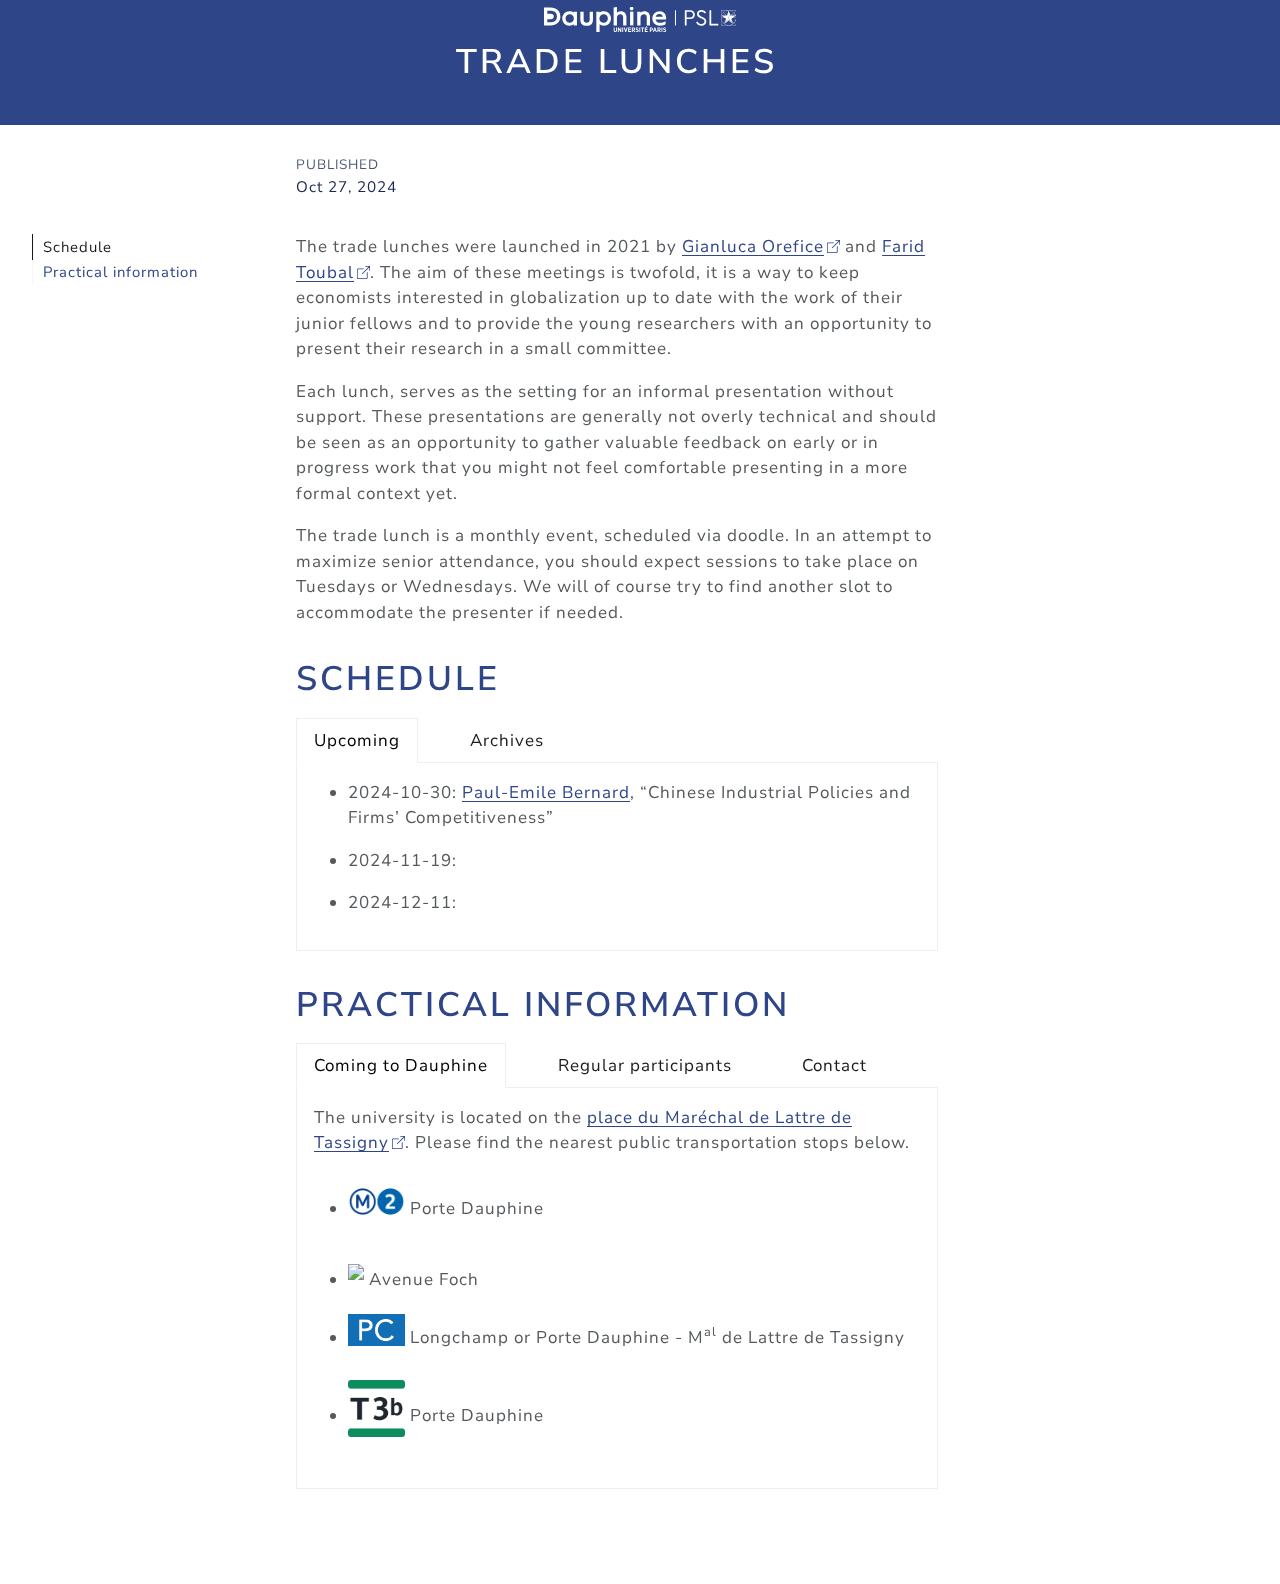
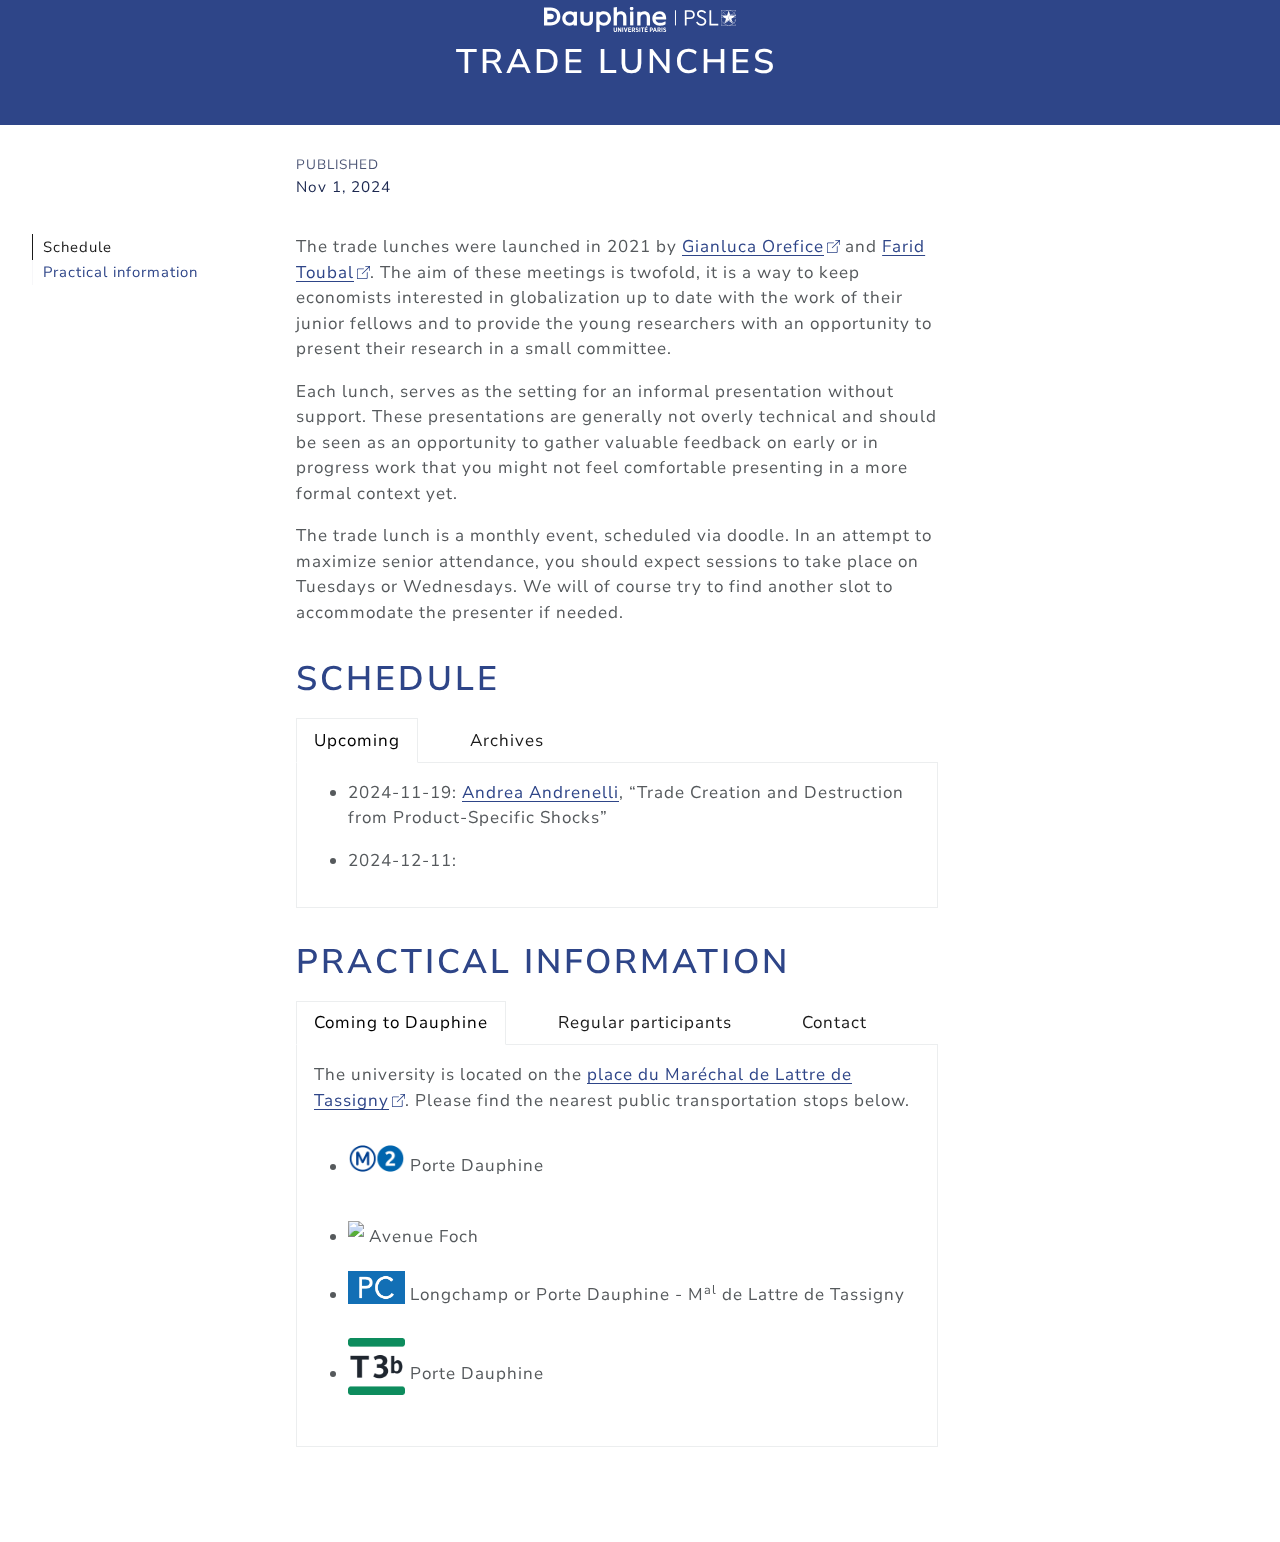
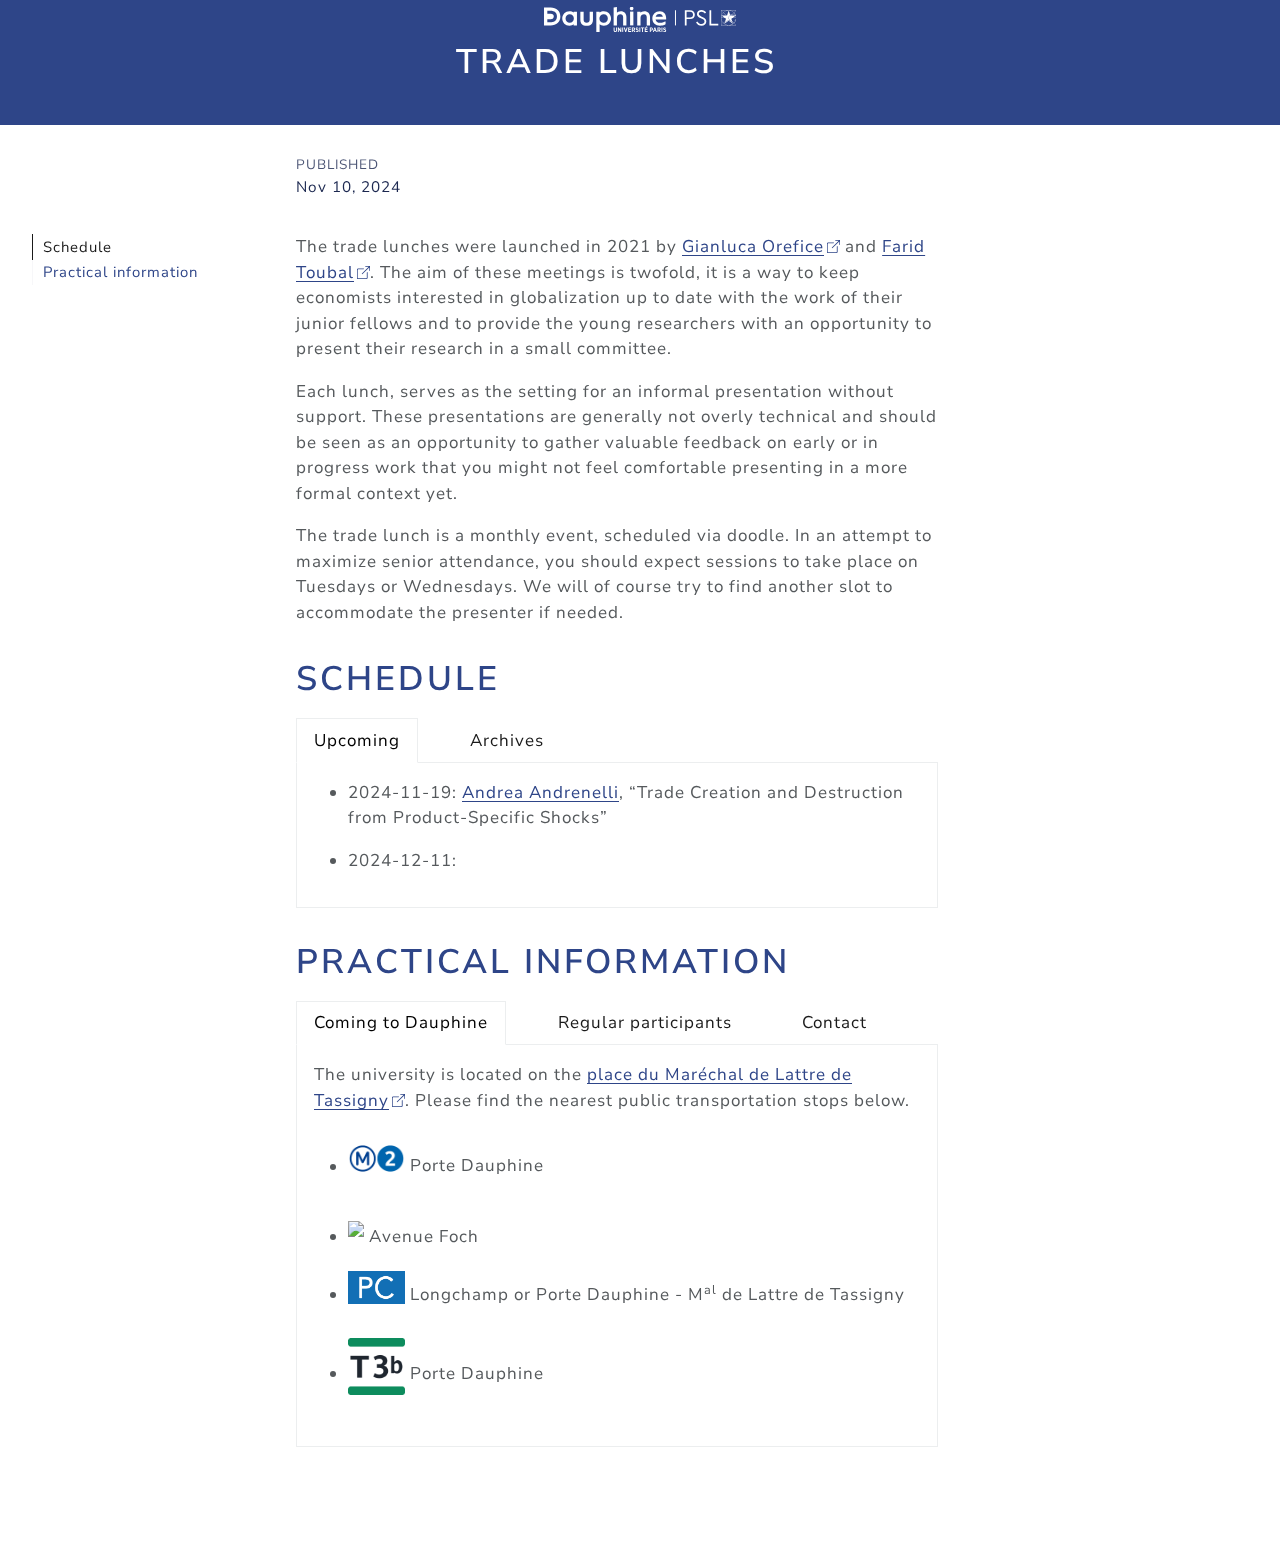
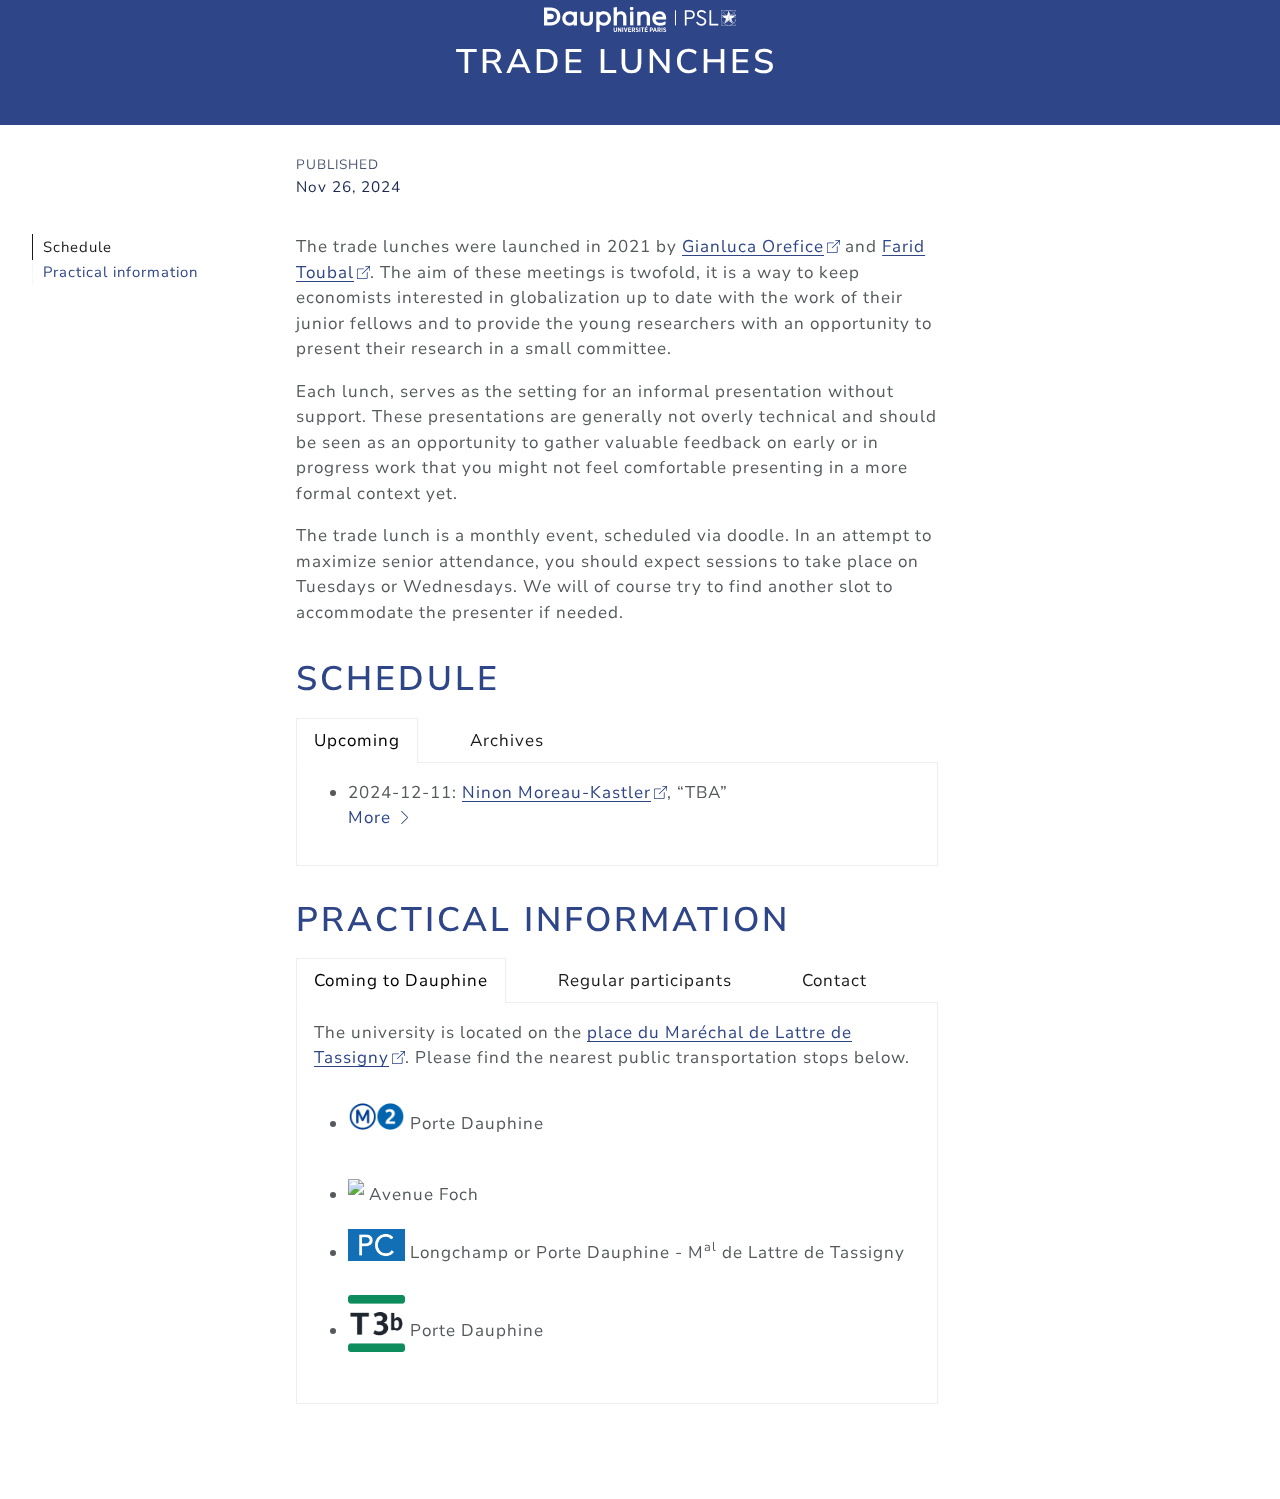
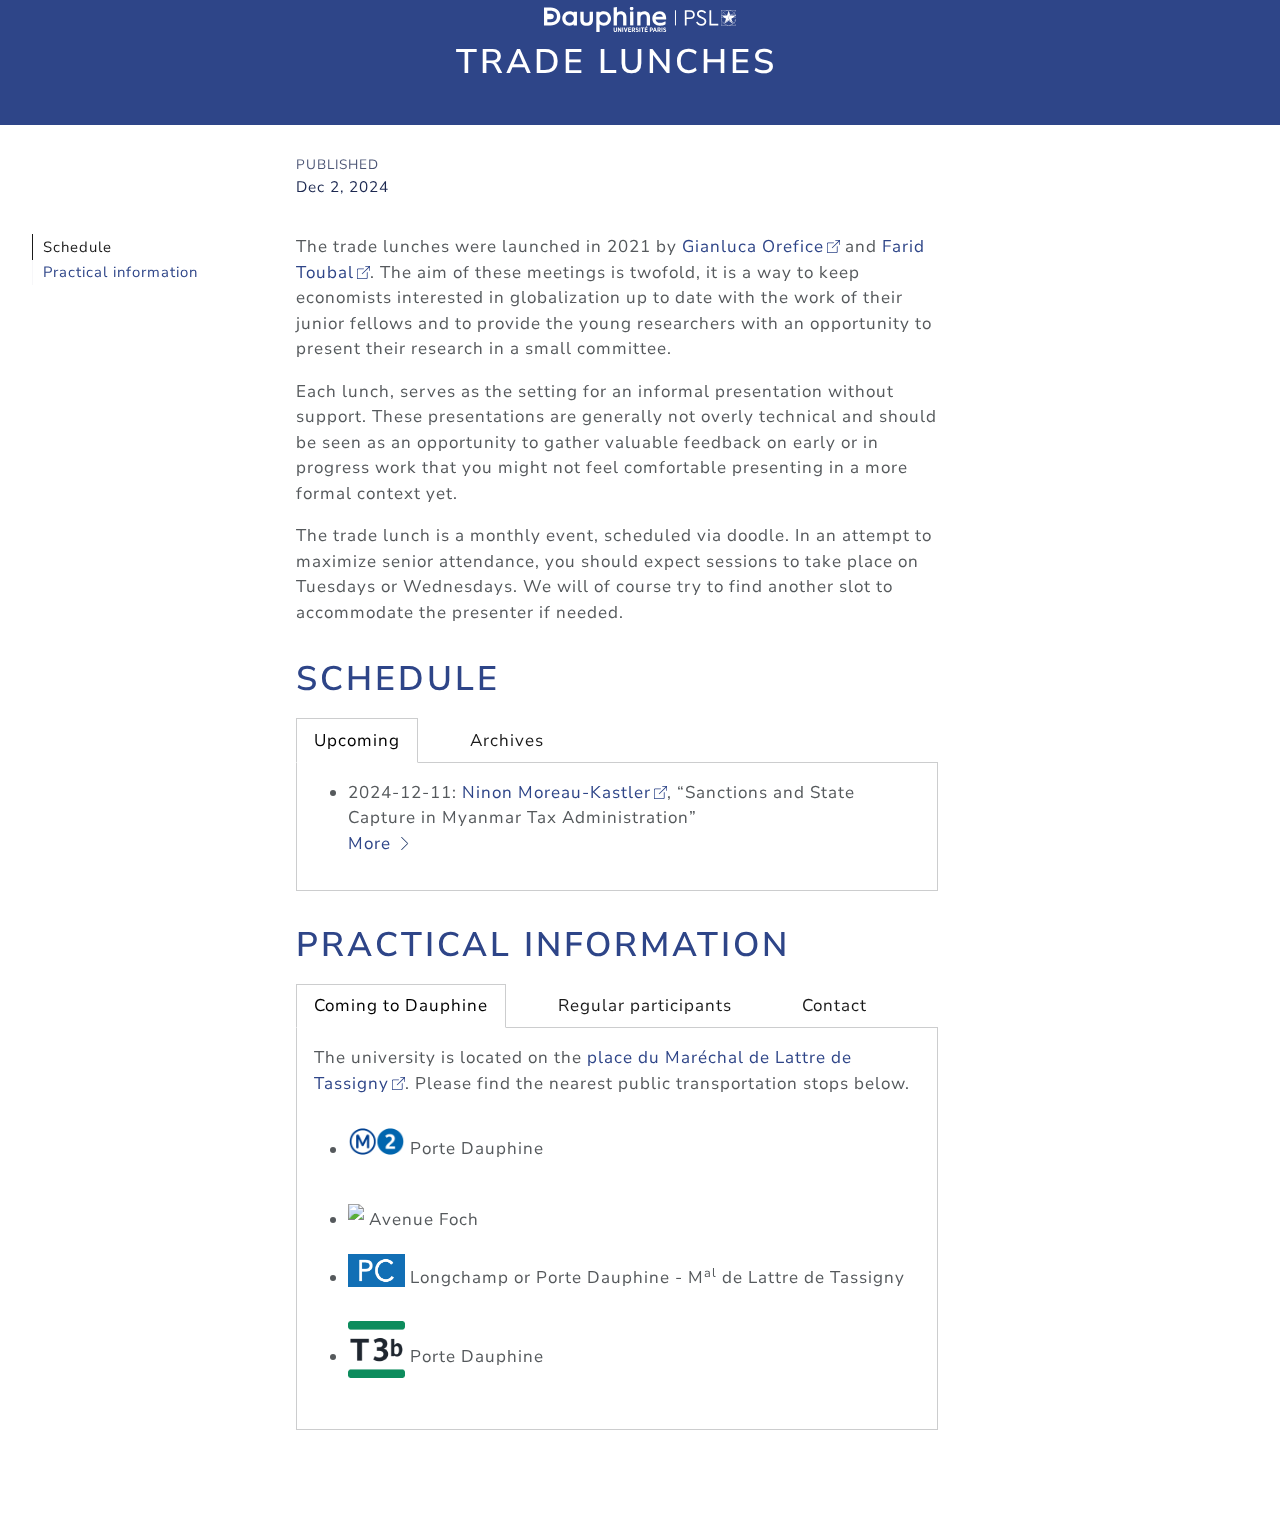
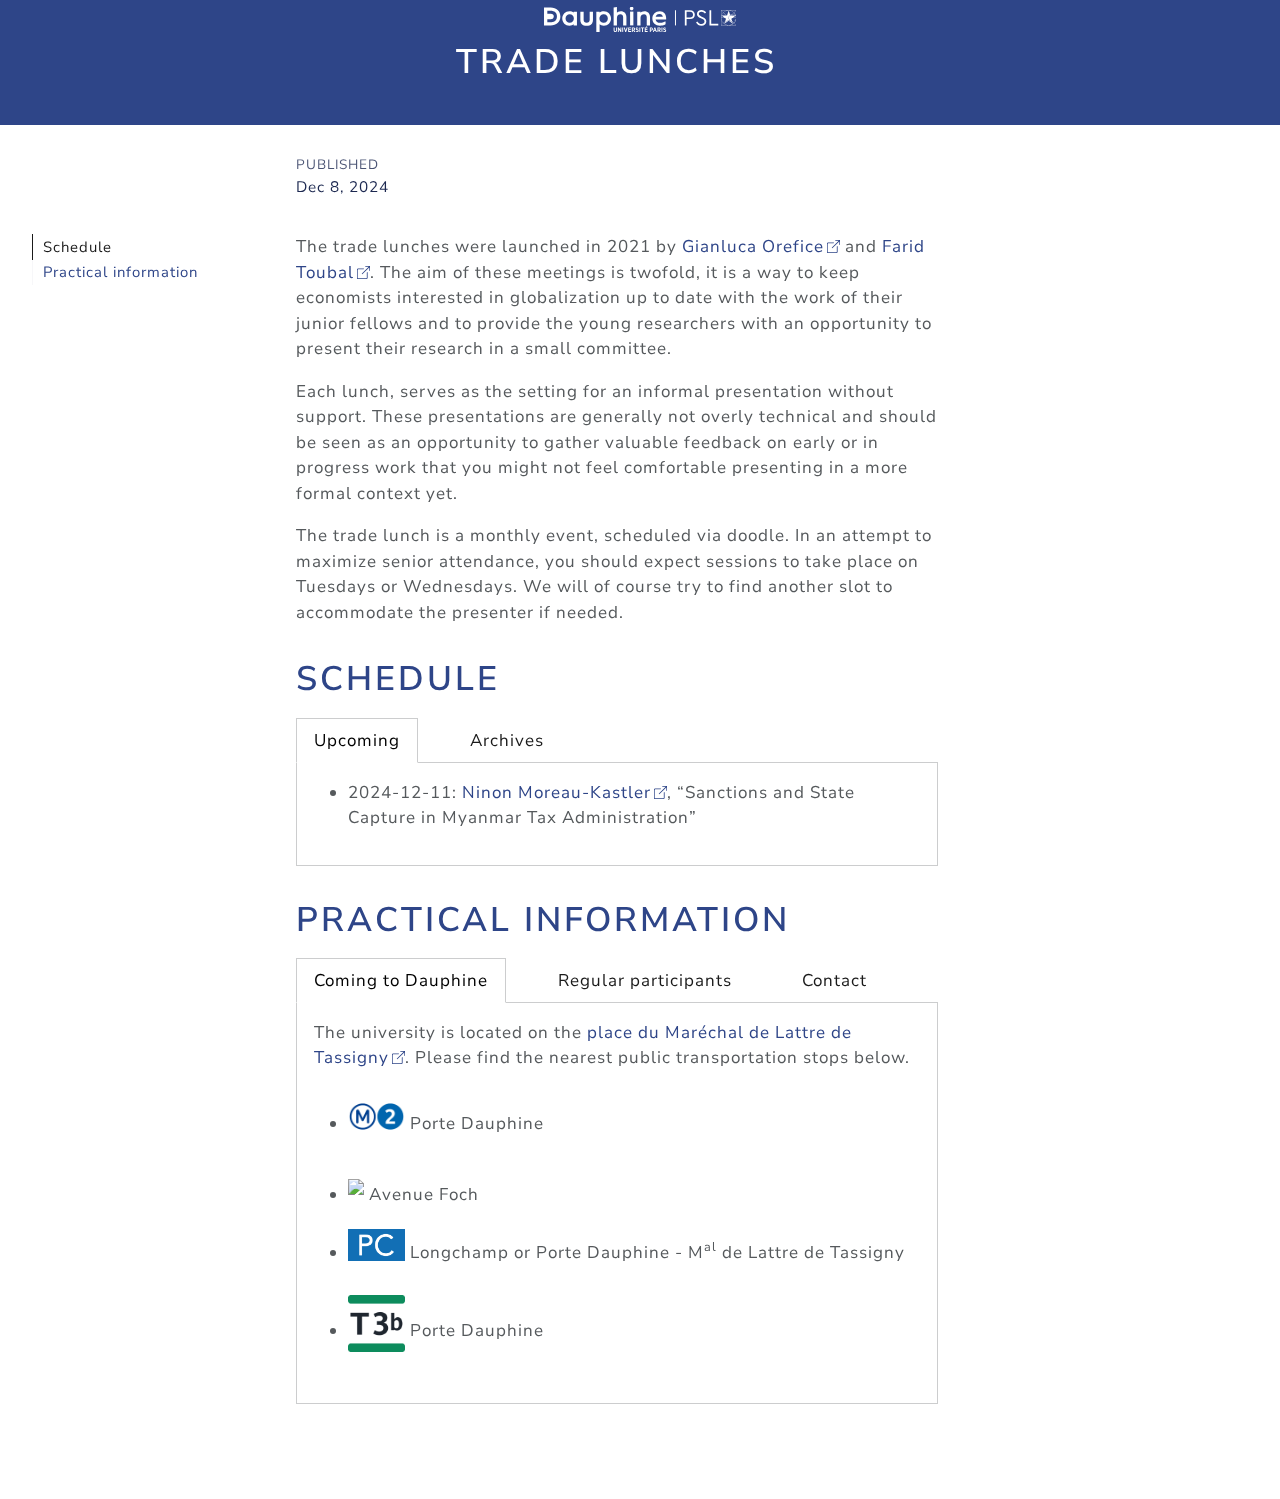
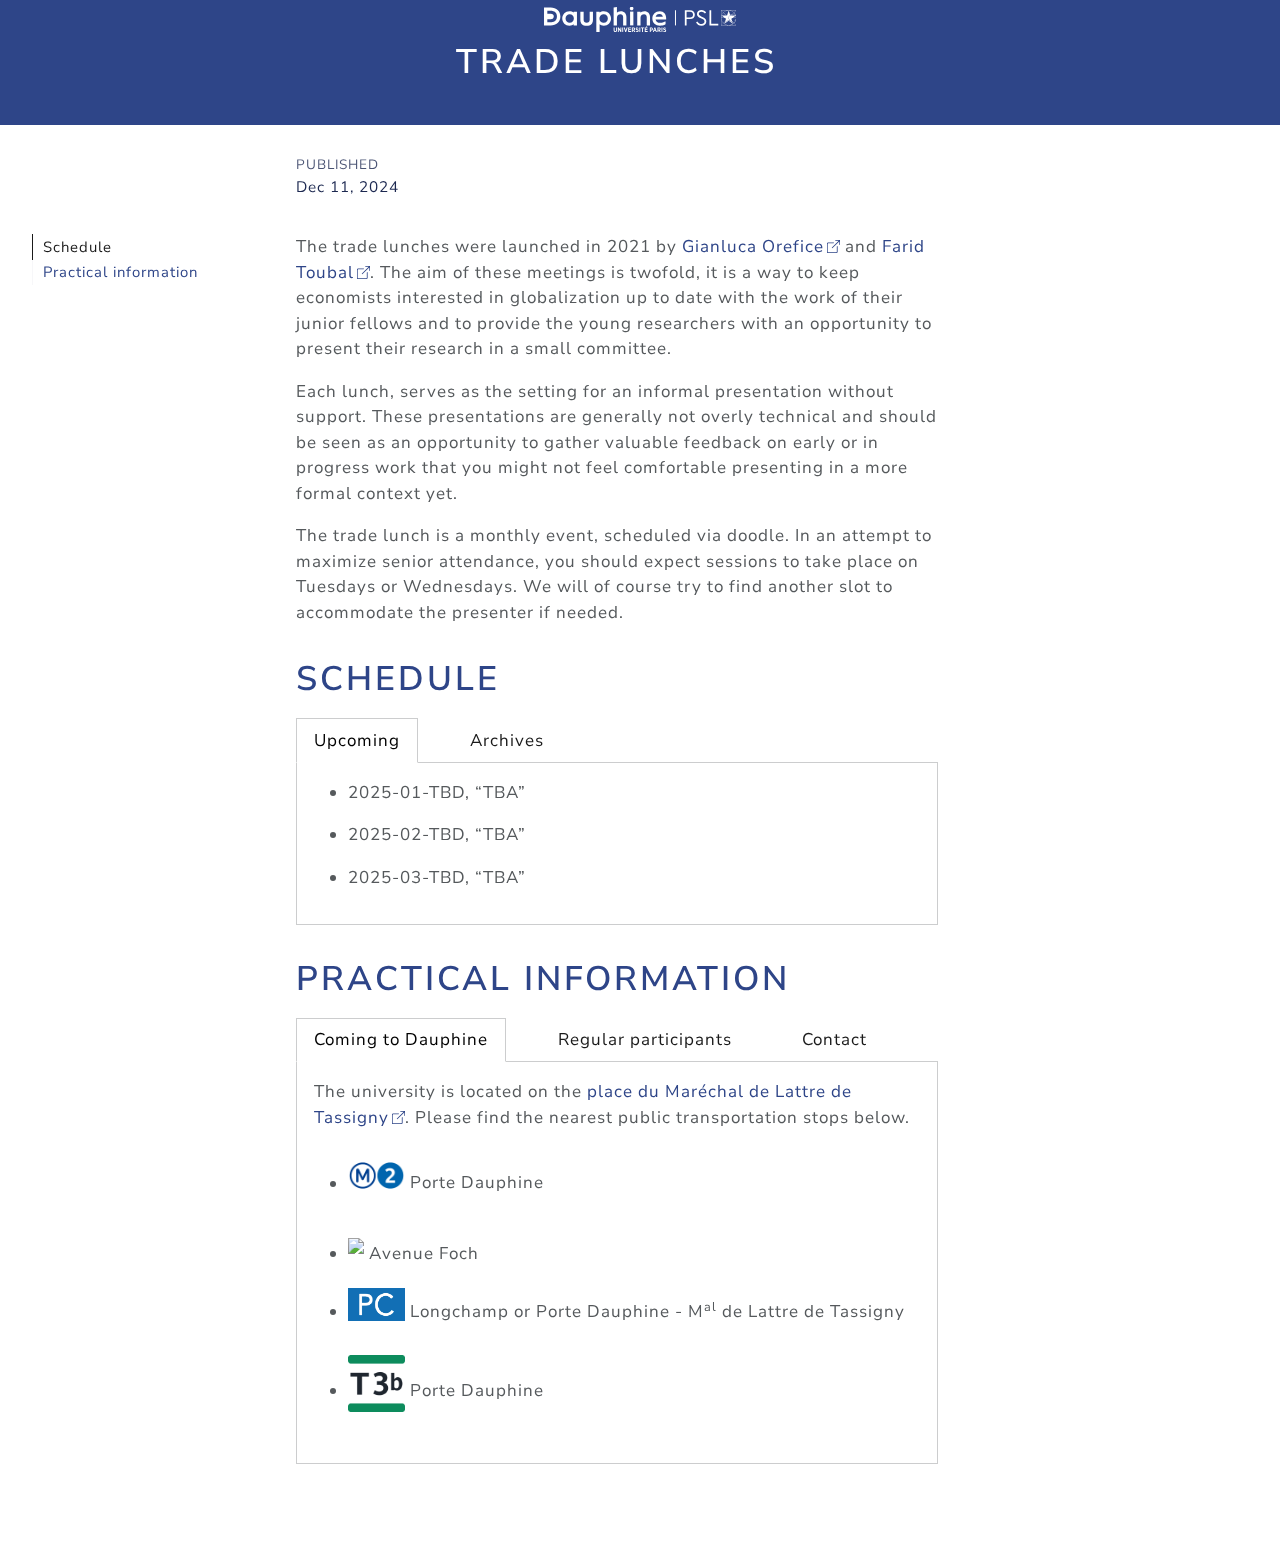
